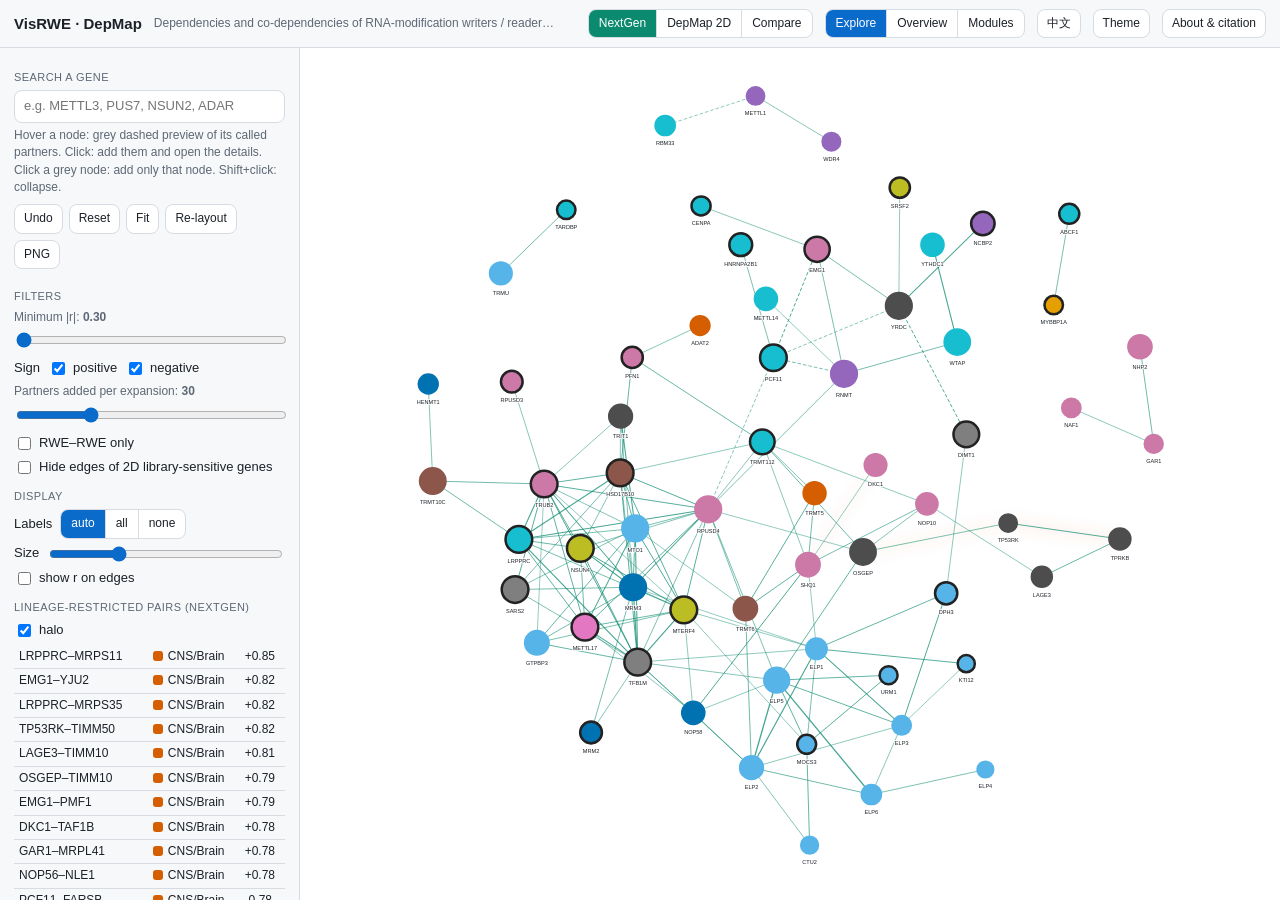
==== docs/index.html @ e7e4df1e "VisRWE v3: RWE dependencies and co-dependencies in DepMap NextGen vs DepMap 2D - Statistics aligned " ====
<!doctype html>
<html lang="zh">
<head>
<meta charset="utf-8">
<meta name="viewport" content="width=device-width,initial-scale=1">
<title>VisRWE · DepMap</title>
<meta name="description" content="Interactive explorer of dependencies and co-dependencies of RNA-modification writers, readers and erasers in the DepMap NextGen organoid screens and DepMap 2D.">
<meta name="author" content="Shuyang Zhao, Department of Chemistry, University of California, Riverside">
<link rel="icon" href="data:image/svg+xml,%3Csvg xmlns='http://www.w3.org/2000/svg' viewBox='0 0 32 32'%3E%3Ccircle cx='9' cy='16' r='5' fill='%230b8a6f'/%3E%3Ccircle cx='23' cy='9' r='4' fill='%23c25b12'/%3E%3Ccircle cx='23' cy='24' r='4' fill='%236d4bc4'/%3E%3Cpath d='M9 16L23 9M9 16L23 24' stroke='%23888' stroke-width='2'/%3E%3C/svg%3E">
<style>:root {
  --bg: #ffffff; --panel: #f7f8fa; --panel2: #eef1f5; --ink: #1c2128; --muted: #5d6875; --line: #d7dce2;
  --accent: #0b6bcb; --accent-ink: #ffffff; --canvas: #ffffff; --ghost: #a9b1bb;
  --ng: #0b8a6f; --d2: #c25b12; --both: #6d4bc4; --warn: #b4232c;
  --shadow: 0 6px 24px rgba(15, 23, 42, .14);
}
@media (prefers-color-scheme: dark) {
  :root:not([data-theme="light"]) {
    --bg: #12161b; --panel: #192028; --panel2: #202832; --ink: #e5e9ee; --muted: #9aa5b1; --line: #2c3540;
    --accent: #5aa9f0; --accent-ink: #0b1420; --canvas: #0e1217; --ghost: #5d6772;
    --ng: #3cc49f; --d2: #f08c47; --both: #a98bf2; --warn: #f2727a; --shadow: 0 6px 24px rgba(0, 0, 0, .45);
  }
}
:root[data-theme="dark"] {
  --bg: #12161b; --panel: #192028; --panel2: #202832; --ink: #e5e9ee; --muted: #9aa5b1; --line: #2c3540;
  --accent: #5aa9f0; --accent-ink: #0b1420; --canvas: #0e1217; --ghost: #5d6772;
  --ng: #3cc49f; --d2: #f08c47; --both: #a98bf2; --warn: #f2727a; --shadow: 0 6px 24px rgba(0, 0, 0, .45);
}

* { box-sizing: border-box; }
html, body { margin: 0; height: 100%; background: var(--bg); color: var(--ink);
  font: 13px/1.45 -apple-system, "Segoe UI", Helvetica, Arial, "PingFang SC", "Microsoft YaHei", sans-serif; }
button, select, input { font: inherit; color: inherit; }
a { color: var(--accent); }

/* ---------- layout ---------- */
#app { display: grid; grid-template-rows: 48px 1fr; grid-template-columns: 300px 1fr; height: 100vh; }
header { grid-column: 1 / -1; display: flex; align-items: center; gap: 12px; padding: 0 14px; border-bottom: 1px solid var(--line); background: var(--panel); }
header h1 { font-size: 15px; margin: 0; white-space: nowrap; }
header .tag { color: var(--muted); font-size: 12px; white-space: nowrap; overflow: hidden; text-overflow: ellipsis; flex: 1 1 auto; min-width: 0; }
header .spacer { flex: 0 0 4px; }
header .seg, header .iconbtn { flex: none; }
#side { overflow: auto; padding: 10px 14px 18px; border-right: 1px solid var(--line); background: var(--panel); }
main { position: relative; min-width: 0; }
#net { position: absolute; inset: 0; background: var(--canvas); }
#matrix { position: absolute; inset: 0; overflow: auto; display: none; background: var(--canvas); padding: 12px 16px; }
#matrix svg text { font-family: inherit; }
#matrix .rowlab { cursor: pointer; }
#matrix .rowlab:hover { text-decoration: underline; }

/* ---------- controls ---------- */
.seg { display: inline-flex; border: 1px solid var(--line); border-radius: 8px; overflow: hidden; background: var(--bg); }
.seg button { border: 0; background: transparent; padding: 5px 10px; cursor: pointer; font-size: 12px; white-space: nowrap; }
.seg button + button { border-left: 1px solid var(--line); }
.seg button.on { background: var(--accent); color: var(--accent-ink); }
.seg.ds button.on[data-v="NextGen"] { background: var(--ng); }
.seg.ds button.on[data-v="DepMap2D"] { background: var(--d2); }
.seg.ds button.on[data-v="compare"] { background: var(--both); }
.iconbtn { white-space: nowrap; border: 1px solid var(--line); background: var(--bg); border-radius: 8px; padding: 5px 9px; cursor: pointer; font-size: 12px; }
.iconbtn:hover, .seg button:hover:not(.on) { background: var(--panel2); }
.sec { margin: 12px 0 4px; font-size: 11px; letter-spacing: .04em; text-transform: uppercase; color: var(--muted); }
.row { display: flex; align-items: center; gap: 8px; margin: 5px 0; flex-wrap: wrap; }
.row label { display: inline-flex; align-items: center; gap: 5px; cursor: pointer; }
.full { width: 100%; }
input[type=text] { width: 100%; padding: 6px 9px; border: 1px solid var(--line); border-radius: 8px; background: var(--bg); }
input[type=range] { width: 100%; accent-color: var(--accent); }
select { border: 1px solid var(--line); border-radius: 7px; padding: 4px 6px; background: var(--bg); }
.hint { color: var(--muted); font-size: 12px; margin: 4px 0; }
.counts { color: var(--muted); font-size: 12px; margin-top: 10px; }
.legend { display: grid; grid-template-columns: 1fr; gap: 2px; font-size: 11.5px; margin-top: 4px; }
.legend span.sw, .sw { display: inline-block; width: 10px; height: 10px; border-radius: 3px; margin-right: 5px; vertical-align: -1px; }
.legend .ln { display: inline-block; width: 22px; height: 0; border-top: 3px solid; margin-right: 6px; vertical-align: 3px; }
.legend .ln.dash { border-top-style: dashed; }
.crumbs { display: flex; flex-wrap: wrap; gap: 4px; margin-top: 6px; }
.crumbs span { background: var(--panel2); border: 1px solid var(--line); border-radius: 10px; padding: 1px 8px; font-size: 11.5px; cursor: pointer; }

/* ---------- tooltip and panel ---------- */
#tip { position: fixed; z-index: 30; pointer-events: none; display: none; max-width: 320px; background: var(--panel); border: 1px solid var(--line);
  border-radius: 10px; box-shadow: var(--shadow); padding: 8px 10px; font-size: 12px; }
#tip b { font-size: 13px; }
#tip .k { color: var(--muted); }
#panel { position: absolute; top: 10px; right: 10px; bottom: 10px; width: 420px; max-width: calc(100% - 20px); overflow: auto; display: none;
  background: var(--panel); border: 1px solid var(--line); border-radius: 12px; box-shadow: var(--shadow); padding: 12px 14px; }
#panel h2 { font-size: 17px; margin: 0 0 2px; }
#panel h3 { font-size: 13px; margin: 14px 0 6px; }
#panel .close { position: sticky; top: 0; float: right; cursor: pointer; color: var(--muted); font-size: 16px; background: none; border: 0; }
#panel .sub { color: var(--muted); font-size: 12px; margin-bottom: 6px; }
table.kv, table.list { width: 100%; border-collapse: collapse; font-size: 12px; }
table.kv td, table.kv th, table.list td, table.list th { padding: 3px 5px; border-bottom: 1px solid var(--line); text-align: left; vertical-align: top; }
table.kv th, table.list th { color: var(--muted); font-weight: 600; }
table.kv td.ng, th.ng { color: var(--ng); }
table.kv td.d2, th.d2 { color: var(--d2); }
table.list tr.pick { cursor: pointer; }
table.list tr.pick:hover td { background: var(--panel2); }
.pill { display: inline-block; border-radius: 9px; padding: 0 7px; font-size: 11px; border: 1px solid var(--line); margin: 1px 2px 1px 0; }
.pill.ng { border-color: var(--ng); color: var(--ng); } .pill.d2 { border-color: var(--d2); color: var(--d2); } .pill.both { border-color: var(--both); color: var(--both); }
.pill.warn { border-color: var(--warn); color: var(--warn); }
.tabs { display: flex; gap: 4px; margin: 8px 0 4px; }
.tabs button { border: 1px solid var(--line); background: var(--bg); border-radius: 7px; padding: 3px 8px; cursor: pointer; font-size: 12px; }
.tabs button.on { background: var(--accent); color: var(--accent-ink); border-color: var(--accent); }
.plot svg { display: block; width: 100%; height: auto; overflow: visible; }
.plot { margin: 6px 0; }
.lg { display: flex; flex-wrap: wrap; gap: 2px 10px; font-size: 11.5px; }
.lg span { cursor: pointer; user-select: none; }
.lg span.off { opacity: .35; text-decoration: line-through; }
.note { background: var(--panel2); border-radius: 8px; padding: 6px 8px; font-size: 12px; color: var(--muted); margin: 8px 0; }
.btnrow { display: flex; flex-wrap: wrap; gap: 6px; margin: 8px 0; }

/* ---------- about modal ---------- */
#about { position: fixed; inset: 0; background: rgba(0, 0, 0, .45); display: none; z-index: 50; align-items: center; justify-content: center; padding: 16px; }
#about .box { background: var(--bg); color: var(--ink); border-radius: 14px; max-width: 760px; width: 100%; max-height: 90vh; overflow: auto; padding: 18px 22px; box-shadow: var(--shadow); }
#about h2 { margin-top: 0; }
#about pre { white-space: pre-wrap; background: var(--panel2); border-radius: 8px; padding: 8px 10px; font-size: 12px; }
#loading { position: absolute; inset: 0; display: flex; align-items: center; justify-content: center; color: var(--muted); font-size: 14px; }

@media (max-width: 900px) {
  #app { grid-template-columns: 1fr; grid-template-rows: auto auto 70vh; height: auto; }
  header { flex-wrap: wrap; padding: 8px 12px; height: auto; }
  #side { border-right: 0; border-bottom: 1px solid var(--line); }
  #panel { width: calc(100% - 20px); }
}
</style>
</head>
<body>
<div id="app">
  <header>
    <h1 data-t="title"></h1>
    <span class="tag" data-t="tagline"></span>
    <span class="spacer"></span>
    <div class="seg ds" id="dsSeg"><button data-v="NextGen" data-t="ds_ng"></button><button data-v="DepMap2D" data-t="ds_2d"></button><button data-v="compare" data-t="ds_cmp"></button></div>
    <div class="seg" id="modeSeg"><button data-v="explore" data-t="m_explore"></button><button data-v="overview" data-t="m_overview"></button><button data-v="modules" data-t="m_modules"></button></div>
    <button class="iconbtn" id="langBtn"></button>
    <button class="iconbtn" id="themeBtn" data-t="theme"></button>
    <button class="iconbtn" id="aboutBtn" data-t="about"></button>
  </header>
  <aside id="side">
    <div class="sec" data-t="search"></div>
    <input type="text" id="search" list="geneList" autocomplete="off"><datalist id="geneList"></datalist>
    <p class="hint" id="modeHelp"></p>
    <div class="row" id="modLevelRow"><span data-t="mod_level"></span><div class="seg" id="modLevel"><button data-v="category" data-t="lvl_cat"></button><button data-v="pathway" data-t="lvl_pw"></button></div></div>
    <div class="btnrow"><button class="iconbtn" id="undoBtn" data-t="undo"></button><button class="iconbtn" id="resetBtn" data-t="reset"></button><button class="iconbtn" id="fitBtn" data-t="fit"></button><button class="iconbtn" id="layoutBtn" data-t="relayout"></button><button class="iconbtn" id="pngBtn" data-t="png"></button></div>
    <div class="crumbs" id="crumbs"></div>

    <div class="sec" data-t="filters"></div>
    <div class="hint"><span data-t="rmin"></span>: <b id="rminVal"></b></div>
    <input type="range" id="rmin" min="0.3" max="0.8" step="0.01" value="0.3">
    <div class="row"><span data-t="sign"></span><label><input type="checkbox" id="pos" checked><span data-t="pos"></span></label><label><input type="checkbox" id="neg" checked><span data-t="neg"></span></label></div>
    <div class="row" id="clsRow"><label><input type="checkbox" id="cBoth" checked><span class="sw" style="background:var(--both)"></span><span data-t="c_both"></span></label>
      <label><input type="checkbox" id="cNg" checked><span class="sw" style="background:var(--ng)"></span><span data-t="c_ng"></span></label>
      <label><input type="checkbox" id="c2d" checked><span class="sw" style="background:var(--d2)"></span><span data-t="c_2d"></span></label></div>
    <div class="hint"><span data-t="max_expand"></span>: <b id="maxExpVal"></b></div>
    <input type="range" id="maxExp" min="5" max="100" step="5" value="30">
    <div class="row"><label><input type="checkbox" id="rweOnly"><span data-t="rwe_only"></span></label></div>
    <div class="row"><label><input type="checkbox" id="hideLib"><span data-t="hide_lib"></span></label></div>

    <div class="sec" data-t="display"></div>
    <div class="row"><span data-t="labels"></span><div class="seg" id="labelSeg"><button data-v="auto" data-t="l_auto"></button><button data-v="all" data-t="l_all"></button><button data-v="none" data-t="l_none"></button></div></div>
    <div class="row"><span data-t="label_size"></span><input type="range" id="labelSize" min="8" max="22" step="1" value="12" style="flex:1"></div>
    <div class="row"><label><input type="checkbox" id="edgeLabels"><span data-t="edge_labels"></span></label></div>

    <div class="sec" data-t="lineage_pairs"></div>
    <div class="row"><label><input type="checkbox" id="lpHalo" checked><span data-t="show_lp"></span></label></div>
    <div id="lpList"></div>

    <div class="sec" data-t="legend_edges"></div>
    <div class="legend" id="legend"></div>
    <div class="counts" id="counts"></div>
  </aside>
  <main>
    <div id="net"></div>
    <div id="matrix"></div>
    <div id="loading" data-t="loading"></div>
    <div id="panel"></div>
  </main>
</div>
<div id="tip"></div>
<div id="about"><div class="box" id="aboutBox"></div></div>
<script>/**
 * vis-network
 * https://visjs.github.io/vis-network/
 *
 * A dynamic, browser-based visualization library.
 *
 * @version 9.1.9
 * @date    2023-11-03T01:42:27.418Z
 *
 * @copyright (c) 2011-2017 Almende B.V, http://almende.com
 * @copyright (c) 2017-2019 visjs contributors, https://github.com/visjs
 *
 * @license
 * vis.js is dual licensed under both
 *
 *   1. The Apache 2.0 License
 *      http://www.apache.org/licenses/LICENSE-2.0
 *
 *   and
 *
 *   2. The MIT License
 *      http://opensource.org/licenses/MIT
 *
 * vis.js may be distributed under either license.
 */
!function(g,t){"object"==typeof exports&&"undefined"!=typeof module?t(exports):"function"==typeof define&&define.amd?define(["exports"],t):t((g="undefined"!=typeof globalThis?globalThis:g||self).vis=g.vis||{})}(this,(function(g){var t="undefined"!=typeof globalThis?globalThis:"undefined"!=typeof window?window:"undefined"!=typeof global?global:"undefined"!=typeof self?self:{};function A(g){return g&&g.__esModule&&Object.prototype.hasOwnProperty.call(g,"default")?g.default:g}var e=function(g){return g&&g.Math===Math&&g},C=e("object"==typeof globalThis&&globalThis)||e("object"==typeof window&&window)||e("object"==typeof self&&self)||e("object"==typeof t&&t)||function(){return this}()||t||Function("return this")(),I=function(g){try{return!!g()}catch(g){return!0}},i=!I((function(){var g=function(){}.bind();return"function"!=typeof g||g.hasOwnProperty("prototype")})),o=i,n=Function.prototype,r=n.apply,s=n.call,a="object"==typeof Reflect&&Reflect.apply||(o?s.bind(r):function(){return s.apply(r,arguments)}),d=i,h=Function.prototype,l=h.call,c=d&&h.bind.bind(l,l),u=d?c:function(g){return function(){return l.apply(g,arguments)}},p=u,f=p({}.toString),v=p("".slice),y=function(g){return v(f(g),8,-1)},m=y,b=u,w=function(g){if("Function"===m(g))return b(g)},k="object"==typeof document&&document.all,x={all:k,IS_HTMLDDA:void 0===k&&void 0!==k},E=x.all,O=x.IS_HTMLDDA?function(g){return"function"==typeof g||g===E}:function(g){return"function"==typeof g},T={},D=!I((function(){return 7!==Object.defineProperty({},1,{get:function(){return 7}})[1]})),N=i,R=Function.prototype.call,P=N?R.bind(R):function(){return R.apply(R,arguments)},M={},B={}.propertyIsEnumerable,z=Object.getOwnPropertyDescriptor,S=z&&!B.call({1:2},1);M.f=S?function(g){var t=z(this,g);return!!t&&t.enumerable}:B;var Z,F,G=function(g,t){return{enumerable:!(1&g),configurable:!(2&g),writable:!(4&g),value:t}},j=I,L=y,V=Object,Y=u("".split),W=j((function(){return!V("z").propertyIsEnumerable(0)}))?function(g){return"String"===L(g)?Y(g,""):V(g)}:V,Q=function(g){return null==g},U=Q,_=TypeError,K=function(g){if(U(g))throw new _("Can't call method on "+g);return g},H=W,X=K,J=function(g){return H(X(g))},q=O,$=x.all,gg=x.IS_HTMLDDA?function(g){return"object"==typeof g?null!==g:q(g)||g===$}:function(g){return"object"==typeof g?null!==g:q(g)},tg={},Ag=tg,eg=C,Cg=O,Ig=function(g){return Cg(g)?g:void 0},ig=function(g,t){return arguments.length<2?Ig(Ag[g])||Ig(eg[g]):Ag[g]&&Ag[g][t]||eg[g]&&eg[g][t]},og=u({}.isPrototypeOf),ng="undefined"!=typeof navigator&&String(navigator.userAgent)||"",rg=C,sg=ng,ag=rg.process,dg=rg.Deno,hg=ag&&ag.versions||dg&&dg.version,lg=hg&&hg.v8;lg&&(F=(Z=lg.split("."))[0]>0&&Z[0]<4?1:+(Z[0]+Z[1])),!F&&sg&&(!(Z=sg.match(/Edge\/(\d+)/))||Z[1]>=74)&&(Z=sg.match(/Chrome\/(\d+)/))&&(F=+Z[1]);var cg=F,ug=cg,pg=I,fg=C.String,vg=!!Object.getOwnPropertySymbols&&!pg((function(){var g=Symbol("symbol detection");return!fg(g)||!(Object(g)instanceof Symbol)||!Symbol.sham&&ug&&ug<41})),yg=vg&&!Symbol.sham&&"symbol"==typeof Symbol.iterator,mg=ig,bg=O,wg=og,kg=Object,xg=yg?function(g){return"symbol"==typeof g}:function(g){var t=mg("Symbol");return bg(t)&&wg(t.prototype,kg(g))},Eg=String,Og=function(g){try{return Eg(g)}catch(g){return"Object"}},Tg=O,Dg=Og,Ng=TypeError,Rg=function(g){if(Tg(g))return g;throw new Ng(Dg(g)+" is not a function")},Pg=Rg,Mg=Q,Bg=function(g,t){var A=g[t];return Mg(A)?void 0:Pg(A)},zg=P,Sg=O,Zg=gg,Fg=TypeError,Gg={exports:{}},jg=C,Lg=Object.defineProperty,Vg=function(g,t){try{Lg(jg,g,{value:t,configurable:!0,writable:!0})}catch(A){jg[g]=t}return t},Yg="__core-js_shared__",Wg=C[Yg]||Vg(Yg,{}),Qg=Wg;(Gg.exports=function(g,t){return Qg[g]||(Qg[g]=void 0!==t?t:{})})("versions",[]).push({version:"3.33.0",mode:"pure",copyright:"© 2014-2023 Denis Pushkarev (zloirock.ru)",license:"https://github.com/zloirock/core-js/blob/v3.33.0/LICENSE",source:"https://github.com/zloirock/core-js"});var Ug=Gg.exports,_g=K,Kg=Object,Hg=function(g){return Kg(_g(g))},Xg=Hg,Jg=u({}.hasOwnProperty),qg=Object.hasOwn||function(g,t){return Jg(Xg(g),t)},$g=u,gt=0,tt=Math.random(),At=$g(1..toString),et=function(g){return"Symbol("+(void 0===g?"":g)+")_"+At(++gt+tt,36)},Ct=Ug,It=qg,it=et,ot=vg,nt=yg,rt=C.Symbol,st=Ct("wks"),at=nt?rt.for||rt:rt&&rt.withoutSetter||it,dt=function(g){return It(st,g)||(st[g]=ot&&It(rt,g)?rt[g]:at("Symbol."+g)),st[g]},ht=P,lt=gg,ct=xg,ut=Bg,pt=function(g,t){var A,e;if("string"===t&&Sg(A=g.toString)&&!Zg(e=zg(A,g)))return e;if(Sg(A=g.valueOf)&&!Zg(e=zg(A,g)))return e;if("string"!==t&&Sg(A=g.toString)&&!Zg(e=zg(A,g)))return e;throw new Fg("Can't convert object to primitive value")},ft=TypeError,vt=dt("toPrimitive"),yt=function(g,t){if(!lt(g)||ct(g))return g;var A,e=ut(g,vt);if(e){if(void 0===t&&(t="default"),A=ht(e,g,t),!lt(A)||ct(A))return A;throw new ft("Can't convert object to primitive value")}return void 0===t&&(t="number"),pt(g,t)},mt=xg,bt=function(g){var t=yt(g,"string");return mt(t)?t:t+""},wt=gg,kt=C.document,xt=wt(kt)&&wt(kt.createElement),Et=function(g){return xt?kt.createElement(g):{}},Ot=Et,Tt=!D&&!I((function(){return 7!==Object.defineProperty(Ot("div"),"a",{get:function(){return 7}}).a})),Dt=D,Nt=P,Rt=M,Pt=G,Mt=J,Bt=bt,zt=qg,St=Tt,Zt=Object.getOwnPropertyDescriptor;T.f=Dt?Zt:function(g,t){if(g=Mt(g),t=Bt(t),St)try{return Zt(g,t)}catch(g){}if(zt(g,t))return Pt(!Nt(Rt.f,g,t),g[t])};var Ft=I,Gt=O,jt=/#|\.prototype\./,Lt=function(g,t){var A=Yt[Vt(g)];return A===Qt||A!==Wt&&(Gt(t)?Ft(t):!!t)},Vt=Lt.normalize=function(g){return String(g).replace(jt,".").toLowerCase()},Yt=Lt.data={},Wt=Lt.NATIVE="N",Qt=Lt.POLYFILL="P",Ut=Lt,_t=Rg,Kt=i,Ht=w(w.bind),Xt=function(g,t){return _t(g),void 0===t?g:Kt?Ht(g,t):function(){return g.apply(t,arguments)}},Jt={},qt=D&&I((function(){return 42!==Object.defineProperty((function(){}),"prototype",{value:42,writable:!1}).prototype})),$t=gg,gA=String,tA=TypeError,AA=function(g){if($t(g))return g;throw new tA(gA(g)+" is not an object")},eA=D,CA=Tt,IA=qt,iA=AA,oA=bt,nA=TypeError,rA=Object.defineProperty,sA=Object.getOwnPropertyDescriptor,aA="enumerable",dA="configurable",hA="writable";Jt.f=eA?IA?function(g,t,A){if(iA(g),t=oA(t),iA(A),"function"==typeof g&&"prototype"===t&&"value"in A&&hA in A&&!A[hA]){var e=sA(g,t);e&&e[hA]&&(g[t]=A.value,A={configurable:dA in A?A[dA]:e[dA],enumerable:aA in A?A[aA]:e[aA],writable:!1})}return rA(g,t,A)}:rA:function(g,t,A){if(iA(g),t=oA(t),iA(A),CA)try{return rA(g,t,A)}catch(g){}if("get"in A||"set"in A)throw new nA("Accessors not supported");return"value"in A&&(g[t]=A.value),g};var lA=Jt,cA=G,uA=D?function(g,t,A){return lA.f(g,t,cA(1,A))}:function(g,t,A){return g[t]=A,g},pA=C,fA=a,vA=w,yA=O,mA=T.f,bA=Ut,wA=tg,kA=Xt,xA=uA,EA=qg,OA=function(g){var t=function(A,e,C){if(this instanceof t){switch(arguments.length){case 0:return new g;case 1:return new g(A);case 2:return new g(A,e)}return new g(A,e,C)}return fA(g,this,arguments)};return t.prototype=g.prototype,t},TA=function(g,t){var A,e,C,I,i,o,n,r,s,a=g.target,d=g.global,h=g.stat,l=g.proto,c=d?pA:h?pA[a]:(pA[a]||{}).prototype,u=d?wA:wA[a]||xA(wA,a,{})[a],p=u.prototype;for(I in t)e=!(A=bA(d?I:a+(h?".":"#")+I,g.forced))&&c&&EA(c,I),o=u[I],e&&(n=g.dontCallGetSet?(s=mA(c,I))&&s.value:c[I]),i=e&&n?n:t[I],e&&typeof o==typeof i||(r=g.bind&&e?kA(i,pA):g.wrap&&e?OA(i):l&&yA(i)?vA(i):i,(g.sham||i&&i.sham||o&&o.sham)&&xA(r,"sham",!0),xA(u,I,r),l&&(EA(wA,C=a+"Prototype")||xA(wA,C,{}),xA(wA[C],I,i),g.real&&p&&(A||!p[I])&&xA(p,I,i)))},DA=Math.ceil,NA=Math.floor,RA=Math.trunc||function(g){var t=+g;return(t>0?NA:DA)(t)},PA=function(g){var t=+g;return t!=t||0===t?0:RA(t)},MA=PA,BA=Math.max,zA=Math.min,SA=function(g,t){var A=MA(g);return A<0?BA(A+t,0):zA(A,t)},ZA=PA,FA=Math.min,GA=function(g){return g>0?FA(ZA(g),9007199254740991):0},jA=function(g){return GA(g.length)},LA=J,VA=SA,YA=jA,WA=function(g){return function(t,A,e){var C,I=LA(t),i=YA(I),o=VA(e,i);if(g&&A!=A){for(;i>o;)if((C=I[o++])!=C)return!0}else for(;i>o;o++)if((g||o in I)&&I[o]===A)return g||o||0;return!g&&-1}},QA={includes:WA(!0),indexOf:WA(!1)},UA={},_A=qg,KA=J,HA=QA.indexOf,XA=UA,JA=u([].push),qA=function(g,t){var A,e=KA(g),C=0,I=[];for(A in e)!_A(XA,A)&&_A(e,A)&&JA(I,A);for(;t.length>C;)_A(e,A=t[C++])&&(~HA(I,A)||JA(I,A));return I},$A=["constructor","hasOwnProperty","isPrototypeOf","propertyIsEnumerable","toLocaleString","toString","valueOf"],ge=qA,te=$A,Ae=Object.keys||function(g){return ge(g,te)},ee={};ee.f=Object.getOwnPropertySymbols;var Ce=D,Ie=u,ie=P,oe=I,ne=Ae,re=ee,se=M,ae=Hg,de=W,he=Object.assign,le=Object.defineProperty,ce=Ie([].concat),ue=!he||oe((function(){if(Ce&&1!==he({b:1},he(le({},"a",{enumerable:!0,get:function(){le(this,"b",{value:3,enumerable:!1})}}),{b:2})).b)return!0;var g={},t={},A=Symbol("assign detection"),e="abcdefghijklmnopqrst";return g[A]=7,e.split("").forEach((function(g){t[g]=g})),7!==he({},g)[A]||ne(he({},t)).join("")!==e}))?function(g,t){for(var A=ae(g),e=arguments.length,C=1,I=re.f,i=se.f;e>C;)for(var o,n=de(arguments[C++]),r=I?ce(ne(n),I(n)):ne(n),s=r.length,a=0;s>a;)o=r[a++],Ce&&!ie(i,n,o)||(A[o]=n[o]);return A}:he,pe=ue;TA({target:"Object",stat:!0,arity:2,forced:Object.assign!==pe},{assign:pe});var fe=A(tg.Object.assign),ve=u([].slice),ye=u,me=Rg,be=gg,we=qg,ke=ve,xe=i,Ee=Function,Oe=ye([].concat),Te=ye([].join),De={},Ne=xe?Ee.bind:function(g){var t=me(this),A=t.prototype,e=ke(arguments,1),C=function(){var A=Oe(e,ke(arguments));return this instanceof C?function(g,t,A){if(!we(De,t)){for(var e=[],C=0;C<t;C++)e[C]="a["+C+"]";De[t]=Ee("C,a","return new C("+Te(e,",")+")")}return De[t](g,A)}(t,A.length,A):t.apply(g,A)};return be(A)&&(C.prototype=A),C},Re=Ne;TA({target:"Function",proto:!0,forced:Function.bind!==Re},{bind:Re});var Pe=tg,Me=function(g){return Pe[g+"Prototype"]},Be=Me("Function").bind,ze=og,Se=Be,Ze=Function.prototype,Fe=function(g){var t=g.bind;return g===Ze||ze(Ze,g)&&t===Ze.bind?Se:t},Ge=Fe,je=A(Ge);function Le(g,t,A,e){g.beginPath(),g.arc(t,A,e,0,2*Math.PI,!1),g.closePath()}function Ve(g,t,A,e,C,I){var i=Math.PI/180;e-2*I<0&&(I=e/2),C-2*I<0&&(I=C/2),g.beginPath(),g.moveTo(t+I,A),g.lineTo(t+e-I,A),g.arc(t+e-I,A+I,I,270*i,360*i,!1),g.lineTo(t+e,A+C-I),g.arc(t+e-I,A+C-I,I,0,90*i,!1),g.lineTo(t+I,A+C),g.arc(t+I,A+C-I,I,90*i,180*i,!1),g.lineTo(t,A+I),g.arc(t+I,A+I,I,180*i,270*i,!1),g.closePath()}function Ye(g,t,A,e,C){var I=.5522848,i=e/2*I,o=C/2*I,n=t+e,r=A+C,s=t+e/2,a=A+C/2;g.beginPath(),g.moveTo(t,a),g.bezierCurveTo(t,a-o,s-i,A,s,A),g.bezierCurveTo(s+i,A,n,a-o,n,a),g.bezierCurveTo(n,a+o,s+i,r,s,r),g.bezierCurveTo(s-i,r,t,a+o,t,a),g.closePath()}function We(g,t,A,e,C){var I=C*(1/3),i=.5522848,o=e/2*i,n=I/2*i,r=t+e,s=A+I,a=t+e/2,d=A+I/2,h=A+(C-I/2),l=A+C;g.beginPath(),g.moveTo(r,d),g.bezierCurveTo(r,d+n,a+o,s,a,s),g.bezierCurveTo(a-o,s,t,d+n,t,d),g.bezierCurveTo(t,d-n,a-o,A,a,A),g.bezierCurveTo(a+o,A,r,d-n,r,d),g.lineTo(r,h),g.bezierCurveTo(r,h+n,a+o,l,a,l),g.bezierCurveTo(a-o,l,t,h+n,t,h),g.lineTo(t,d)}function Qe(g,t,A,e,C,I){g.beginPath(),g.moveTo(t,A);for(var i=I.length,o=e-t,n=C-A,r=n/o,s=Math.sqrt(o*o+n*n),a=0,d=!0,h=0,l=+I[0];s>=.1;)(l=+I[a++%i])>s&&(l=s),h=Math.sqrt(l*l/(1+r*r)),t+=h=o<0?-h:h,A+=r*h,!0===d?g.lineTo(t,A):g.moveTo(t,A),s-=l,d=!d}var Ue={circle:Le,dashedLine:Qe,database:We,diamond:function(g,t,A,e){g.beginPath(),g.lineTo(t,A+e),g.lineTo(t+e,A),g.lineTo(t,A-e),g.lineTo(t-e,A),g.closePath()},ellipse:Ye,ellipse_vis:Ye,hexagon:function(g,t,A,e){g.beginPath();var C=2*Math.PI/6;g.moveTo(t+e,A);for(var I=1;I<6;I++)g.lineTo(t+e*Math.cos(C*I),A+e*Math.sin(C*I));g.closePath()},roundRect:Ve,square:function(g,t,A,e){g.beginPath(),g.rect(t-e,A-e,2*e,2*e),g.closePath()},star:function(g,t,A,e){g.beginPath(),A+=.1*(e*=.82);for(var C=0;C<10;C++){var I=C%2==0?1.3*e:.5*e;g.lineTo(t+I*Math.sin(2*C*Math.PI/10),A-I*Math.cos(2*C*Math.PI/10))}g.closePath()},triangle:function(g,t,A,e){g.beginPath(),A+=.275*(e*=1.15);var C=2*e,I=C/2,i=Math.sqrt(3)/6*C,o=Math.sqrt(C*C-I*I);g.moveTo(t,A-(o-i)),g.lineTo(t+I,A+i),g.lineTo(t-I,A+i),g.lineTo(t,A-(o-i)),g.closePath()},triangleDown:function(g,t,A,e){g.beginPath(),A-=.275*(e*=1.15);var C=2*e,I=C/2,i=Math.sqrt(3)/6*C,o=Math.sqrt(C*C-I*I);g.moveTo(t,A+(o-i)),g.lineTo(t+I,A-i),g.lineTo(t-I,A-i),g.lineTo(t,A+(o-i)),g.closePath()}};function _e(g,t){void 0===t&&(t={});var A=t.insertAt;if(g&&"undefined"!=typeof document){var e=document.head||document.getElementsByTagName("head")[0],C=document.createElement("style");C.type="text/css","top"===A&&e.firstChild?e.insertBefore(C,e.firstChild):e.appendChild(C),C.styleSheet?C.styleSheet.cssText=g:C.appendChild(document.createTextNode(g))}}_e(".vis-overlay{bottom:0;left:0;position:absolute;right:0;top:0;z-index:10}.vis-active{box-shadow:0 0 10px #86d5f8}");_e(".vis [class*=span]{min-height:0;width:auto}");_e('div.vis-color-picker{background-color:#fff;border-radius:15px;box-shadow:0 0 10px 0 rgba(0,0,0,.5);display:none;height:444px;left:30px;margin-left:30px;margin-top:-140px;padding:10px;position:absolute;top:0;width:310px;z-index:1}div.vis-color-picker div.vis-arrow{left:5px;position:absolute;top:147px}div.vis-color-picker div.vis-arrow:after,div.vis-color-picker div.vis-arrow:before{border:solid transparent;content:" ";height:0;pointer-events:none;position:absolute;right:100%;top:50%;width:0}div.vis-color-picker div.vis-arrow:after{border-color:hsla(0,0%,100%,0) #fff hsla(0,0%,100%,0) hsla(0,0%,100%,0);border-width:30px;margin-top:-30px}div.vis-color-picker div.vis-color{cursor:pointer;height:289px;position:absolute;width:289px}div.vis-color-picker div.vis-brightness{position:absolute;top:313px}div.vis-color-picker div.vis-opacity{position:absolute;top:350px}div.vis-color-picker div.vis-selector{background:#4c4c4c;background:-moz-linear-gradient(top,#4c4c4c 0,#595959 12%,#666 25%,#474747 39%,#2c2c2c 50%,#000 51%,#111 60%,#2b2b2b 76%,#1c1c1c 91%,#131313 100%);background:-webkit-gradient(linear,left top,left bottom,color-stop(0,#4c4c4c),color-stop(12%,#595959),color-stop(25%,#666),color-stop(39%,#474747),color-stop(50%,#2c2c2c),color-stop(51%,#000),color-stop(60%,#111),color-stop(76%,#2b2b2b),color-stop(91%,#1c1c1c),color-stop(100%,#131313));background:-webkit-linear-gradient(top,#4c4c4c,#595959 12%,#666 25%,#474747 39%,#2c2c2c 50%,#000 51%,#111 60%,#2b2b2b 76%,#1c1c1c 91%,#131313);background:-o-linear-gradient(top,#4c4c4c 0,#595959 12%,#666 25%,#474747 39%,#2c2c2c 50%,#000 51%,#111 60%,#2b2b2b 76%,#1c1c1c 91%,#131313 100%);background:-ms-linear-gradient(top,#4c4c4c 0,#595959 12%,#666 25%,#474747 39%,#2c2c2c 50%,#000 51%,#111 60%,#2b2b2b 76%,#1c1c1c 91%,#131313 100%);background:linear-gradient(180deg,#4c4c4c 0,#595959 12%,#666 25%,#474747 39%,#2c2c2c 50%,#000 51%,#111 60%,#2b2b2b 76%,#1c1c1c 91%,#131313);border:1px solid #fff;border-radius:15px;filter:progid:DXImageTransform.Microsoft.gradient(startColorstr="#4c4c4c",endColorstr="#131313",GradientType=0);height:15px;left:137px;position:absolute;top:137px;width:15px}div.vis-color-picker div.vis-new-color{left:159px;padding-right:2px;text-align:right}div.vis-color-picker div.vis-initial-color,div.vis-color-picker div.vis-new-color{border:1px solid rgba(0,0,0,.1);border-radius:5px;color:rgba(0,0,0,.4);font-size:10px;height:20px;line-height:20px;position:absolute;top:380px;vertical-align:middle;width:140px}div.vis-color-picker div.vis-initial-color{left:10px;padding-left:2px;text-align:left}div.vis-color-picker div.vis-label{left:10px;position:absolute;width:300px}div.vis-color-picker div.vis-label.vis-brightness{top:300px}div.vis-color-picker div.vis-label.vis-opacity{top:338px}div.vis-color-picker div.vis-button{background-color:#f7f7f7;border:2px solid #d9d9d9;border-radius:10px;cursor:pointer;height:25px;line-height:25px;position:absolute;text-align:center;top:410px;vertical-align:middle;width:68px}div.vis-color-picker div.vis-button.vis-cancel{left:5px}div.vis-color-picker div.vis-button.vis-load{left:82px}div.vis-color-picker div.vis-button.vis-apply{left:159px}div.vis-color-picker div.vis-button.vis-save{left:236px}div.vis-color-picker input.vis-range{height:20px;width:290px}');_e('div.vis-configuration{display:block;float:left;font-size:12px;position:relative}div.vis-configuration-wrapper{display:block;width:700px}div.vis-configuration-wrapper:after{clear:both;content:"";display:block}div.vis-configuration.vis-config-option-container{background-color:#fff;border:2px solid #f7f8fa;border-radius:4px;display:block;left:10px;margin-top:20px;padding-left:5px;width:495px}div.vis-configuration.vis-config-button{background-color:#f7f8fa;border:2px solid #ceced0;border-radius:4px;cursor:pointer;display:block;height:25px;left:10px;line-height:25px;margin-bottom:30px;margin-top:20px;padding-left:5px;vertical-align:middle;width:495px}div.vis-configuration.vis-config-button.hover{background-color:#4588e6;border:2px solid #214373;color:#fff}div.vis-configuration.vis-config-item{display:block;float:left;height:25px;line-height:25px;vertical-align:middle;width:495px}div.vis-configuration.vis-config-item.vis-config-s2{background-color:#f7f8fa;border-radius:3px;left:10px;padding-left:5px}div.vis-configuration.vis-config-item.vis-config-s3{background-color:#e4e9f0;border-radius:3px;left:20px;padding-left:5px}div.vis-configuration.vis-config-item.vis-config-s4{background-color:#cfd8e6;border-radius:3px;left:30px;padding-left:5px}div.vis-configuration.vis-config-header{font-size:18px;font-weight:700}div.vis-configuration.vis-config-label{height:25px;line-height:25px;width:120px}div.vis-configuration.vis-config-label.vis-config-s3{width:110px}div.vis-configuration.vis-config-label.vis-config-s4{width:100px}div.vis-configuration.vis-config-colorBlock{border:1px solid #444;border-radius:2px;cursor:pointer;height:19px;margin:0;padding:0;top:1px;width:30px}input.vis-configuration.vis-config-checkbox{left:-5px}input.vis-configuration.vis-config-rangeinput{margin:0;padding:1px;pointer-events:none;position:relative;top:-5px;width:60px}input.vis-configuration.vis-config-range{-webkit-appearance:none;background-color:transparent;border:0 solid #fff;height:20px;width:300px}input.vis-configuration.vis-config-range::-webkit-slider-runnable-track{background:#dedede;background:-moz-linear-gradient(top,#dedede 0,#c8c8c8 99%);background:-webkit-gradient(linear,left top,left bottom,color-stop(0,#dedede),color-stop(99%,#c8c8c8));background:-webkit-linear-gradient(top,#dedede,#c8c8c8 99%);background:-o-linear-gradient(top,#dedede 0,#c8c8c8 99%);background:-ms-linear-gradient(top,#dedede 0,#c8c8c8 99%);background:linear-gradient(180deg,#dedede 0,#c8c8c8 99%);border:1px solid #999;border-radius:3px;box-shadow:0 0 3px 0 #aaa;filter:progid:DXImageTransform.Microsoft.gradient(startColorstr="#dedede",endColorstr="#c8c8c8",GradientType=0);height:5px;width:300px}input.vis-configuration.vis-config-range::-webkit-slider-thumb{-webkit-appearance:none;background:#3876c2;background:-moz-linear-gradient(top,#3876c2 0,#385380 100%);background:-webkit-gradient(linear,left top,left bottom,color-stop(0,#3876c2),color-stop(100%,#385380));background:-webkit-linear-gradient(top,#3876c2,#385380);background:-o-linear-gradient(top,#3876c2 0,#385380 100%);background:-ms-linear-gradient(top,#3876c2 0,#385380 100%);background:linear-gradient(180deg,#3876c2 0,#385380);border:1px solid #14334b;border-radius:50%;box-shadow:0 0 1px 0 #111927;filter:progid:DXImageTransform.Microsoft.gradient(startColorstr="#3876c2",endColorstr="#385380",GradientType=0);height:17px;margin-top:-7px;width:17px}input.vis-configuration.vis-config-range:focus{outline:none}input.vis-configuration.vis-config-range:focus::-webkit-slider-runnable-track{background:#9d9d9d;background:-moz-linear-gradient(top,#9d9d9d 0,#c8c8c8 99%);background:-webkit-gradient(linear,left top,left bottom,color-stop(0,#9d9d9d),color-stop(99%,#c8c8c8));background:-webkit-linear-gradient(top,#9d9d9d,#c8c8c8 99%);background:-o-linear-gradient(top,#9d9d9d 0,#c8c8c8 99%);background:-ms-linear-gradient(top,#9d9d9d 0,#c8c8c8 99%);background:linear-gradient(180deg,#9d9d9d 0,#c8c8c8 99%);filter:progid:DXImageTransform.Microsoft.gradient(startColorstr="#9d9d9d",endColorstr="#c8c8c8",GradientType=0)}input.vis-configuration.vis-config-range::-moz-range-track{background:#dedede;background:-moz-linear-gradient(top,#dedede 0,#c8c8c8 99%);background:-webkit-gradient(linear,left top,left bottom,color-stop(0,#dedede),color-stop(99%,#c8c8c8));background:-webkit-linear-gradient(top,#dedede,#c8c8c8 99%);background:-o-linear-gradient(top,#dedede 0,#c8c8c8 99%);background:-ms-linear-gradient(top,#dedede 0,#c8c8c8 99%);background:linear-gradient(180deg,#dedede 0,#c8c8c8 99%);border:1px solid #999;border-radius:3px;box-shadow:0 0 3px 0 #aaa;filter:progid:DXImageTransform.Microsoft.gradient(startColorstr="#dedede",endColorstr="#c8c8c8",GradientType=0);height:10px;width:300px}input.vis-configuration.vis-config-range::-moz-range-thumb{background:#385380;border:none;border-radius:50%;height:16px;width:16px}input.vis-configuration.vis-config-range:-moz-focusring{outline:1px solid #fff;outline-offset:-1px}input.vis-configuration.vis-config-range::-ms-track{background:transparent;border-color:transparent;border-width:6px 0;color:transparent;height:5px;width:300px}input.vis-configuration.vis-config-range::-ms-fill-lower{background:#777;border-radius:10px}input.vis-configuration.vis-config-range::-ms-fill-upper{background:#ddd;border-radius:10px}input.vis-configuration.vis-config-range::-ms-thumb{background:#385380;border:none;border-radius:50%;height:16px;width:16px}input.vis-configuration.vis-config-range:focus::-ms-fill-lower{background:#888}input.vis-configuration.vis-config-range:focus::-ms-fill-upper{background:#ccc}.vis-configuration-popup{background:rgba(57,76,89,.85);border:2px solid #f2faff;border-radius:4px;color:#fff;font-size:14px;height:30px;line-height:30px;position:absolute;text-align:center;-webkit-transition:opacity .3s ease-in-out;-moz-transition:opacity .3s ease-in-out;transition:opacity .3s ease-in-out;width:150px}.vis-configuration-popup:after,.vis-configuration-popup:before{border:solid transparent;content:" ";height:0;left:100%;pointer-events:none;position:absolute;top:50%;width:0}.vis-configuration-popup:after{border-color:rgba(136,183,213,0) rgba(136,183,213,0) rgba(136,183,213,0) rgba(57,76,89,.85);border-width:8px;margin-top:-8px}.vis-configuration-popup:before{border-color:rgba(194,225,245,0) rgba(194,225,245,0) rgba(194,225,245,0) #f2faff;border-width:12px;margin-top:-12px}');_e("div.vis-tooltip{background-color:#f5f4ed;border:1px solid #808074;-moz-border-radius:3px;-webkit-border-radius:3px;border-radius:3px;box-shadow:3px 3px 10px rgba(0,0,0,.2);color:#000;font-family:verdana;font-size:14px;padding:5px;pointer-events:none;position:absolute;visibility:hidden;white-space:nowrap;z-index:5}");var Ke={exports:{}};!function(g){function t(g){if(g)return function(g){for(var A in t.prototype)g[A]=t.prototype[A];return g}(g)}g.exports=t,t.prototype.on=t.prototype.addEventListener=function(g,t){return this._callbacks=this._callbacks||{},(this._callbacks["$"+g]=this._callbacks["$"+g]||[]).push(t),this},t.prototype.once=function(g,t){function A(){this.off(g,A),t.apply(this,arguments)}return A.fn=t,this.on(g,A),this},t.prototype.off=t.prototype.removeListener=t.prototype.removeAllListeners=t.prototype.removeEventListener=function(g,t){if(this._callbacks=this._callbacks||{},0==arguments.length)return this._callbacks={},this;var A,e=this._callbacks["$"+g];if(!e)return this;if(1==arguments.length)return delete this._callbacks["$"+g],this;for(var C=0;C<e.length;C++)if((A=e[C])===t||A.fn===t){e.splice(C,1);break}return 0===e.length&&delete this._callbacks["$"+g],this},t.prototype.emit=function(g){this._callbacks=this._callbacks||{};for(var t=new Array(arguments.length-1),A=this._callbacks["$"+g],e=1;e<arguments.length;e++)t[e-1]=arguments[e];if(A){e=0;for(var C=(A=A.slice(0)).length;e<C;++e)A[e].apply(this,t)}return this},t.prototype.listeners=function(g){return this._callbacks=this._callbacks||{},this._callbacks["$"+g]||[]},t.prototype.hasListeners=function(g){return!!this.listeners(g).length}}(Ke);var He=A(Ke.exports),Xe={};Xe[dt("toStringTag")]="z";var Je,qe,$e,gC="[object z]"===String(Xe),tC=gC,AC=O,eC=y,CC=dt("toStringTag"),IC=Object,iC="Arguments"===eC(function(){return arguments}()),oC=tC?eC:function(g){var t,A,e;return void 0===g?"Undefined":null===g?"Null":"string"==typeof(A=function(g,t){try{return g[t]}catch(g){}}(t=IC(g),CC))?A:iC?eC(t):"Object"===(e=eC(t))&&AC(t.callee)?"Arguments":e},nC=oC,rC=String,sC=function(g){if("Symbol"===nC(g))throw new TypeError("Cannot convert a Symbol value to a string");return rC(g)},aC=u,dC=PA,hC=sC,lC=K,cC=aC("".charAt),uC=aC("".charCodeAt),pC=aC("".slice),fC=function(g){return function(t,A){var e,C,I=hC(lC(t)),i=dC(A),o=I.length;return i<0||i>=o?g?"":void 0:(e=uC(I,i))<55296||e>56319||i+1===o||(C=uC(I,i+1))<56320||C>57343?g?cC(I,i):e:g?pC(I,i,i+2):C-56320+(e-55296<<10)+65536}},vC={codeAt:fC(!1),charAt:fC(!0)},yC=O,mC=C.WeakMap,bC=yC(mC)&&/native code/.test(String(mC)),wC=et,kC=Ug("keys"),xC=function(g){return kC[g]||(kC[g]=wC(g))},EC=bC,OC=C,TC=gg,DC=uA,NC=qg,RC=Wg,PC=xC,MC=UA,BC="Object already initialized",zC=OC.TypeError,SC=OC.WeakMap;if(EC||RC.state){var ZC=RC.state||(RC.state=new SC);ZC.get=ZC.get,ZC.has=ZC.has,ZC.set=ZC.set,Je=function(g,t){if(ZC.has(g))throw new zC(BC);return t.facade=g,ZC.set(g,t),t},qe=function(g){return ZC.get(g)||{}},$e=function(g){return ZC.has(g)}}else{var FC=PC("state");MC[FC]=!0,Je=function(g,t){if(NC(g,FC))throw new zC(BC);return t.facade=g,DC(g,FC,t),t},qe=function(g){return NC(g,FC)?g[FC]:{}},$e=function(g){return NC(g,FC)}}var GC={set:Je,get:qe,has:$e,enforce:function(g){return $e(g)?qe(g):Je(g,{})},getterFor:function(g){return function(t){var A;if(!TC(t)||(A=qe(t)).type!==g)throw new zC("Incompatible receiver, "+g+" required");return A}}},jC=D,LC=qg,VC=Function.prototype,YC=jC&&Object.getOwnPropertyDescriptor,WC=LC(VC,"name"),QC={EXISTS:WC,PROPER:WC&&"something"===function(){}.name,CONFIGURABLE:WC&&(!jC||jC&&YC(VC,"name").configurable)},UC={},_C=D,KC=qt,HC=Jt,XC=AA,JC=J,qC=Ae;UC.f=_C&&!KC?Object.defineProperties:function(g,t){XC(g);for(var A,e=JC(t),C=qC(t),I=C.length,i=0;I>i;)HC.f(g,A=C[i++],e[A]);return g};var $C,gI=ig("document","documentElement"),tI=AA,AI=UC,eI=$A,CI=UA,II=gI,iI=Et,oI="prototype",nI="script",rI=xC("IE_PROTO"),sI=function(){},aI=function(g){return"<"+nI+">"+g+"</"+nI+">"},dI=function(g){g.write(aI("")),g.close();var t=g.parentWindow.Object;return g=null,t},hI=function(){try{$C=new ActiveXObject("htmlfile")}catch(g){}var g,t,A;hI="undefined"!=typeof document?document.domain&&$C?dI($C):(t=iI("iframe"),A="java"+nI+":",t.style.display="none",II.appendChild(t),t.src=String(A),(g=t.contentWindow.document).open(),g.write(aI("document.F=Object")),g.close(),g.F):dI($C);for(var e=eI.length;e--;)delete hI[oI][eI[e]];return hI()};CI[rI]=!0;var lI,cI,uI,pI=Object.create||function(g,t){var A;return null!==g?(sI[oI]=tI(g),A=new sI,sI[oI]=null,A[rI]=g):A=hI(),void 0===t?A:AI.f(A,t)},fI=!I((function(){function g(){}return g.prototype.constructor=null,Object.getPrototypeOf(new g)!==g.prototype})),vI=qg,yI=O,mI=Hg,bI=fI,wI=xC("IE_PROTO"),kI=Object,xI=kI.prototype,EI=bI?kI.getPrototypeOf:function(g){var t=mI(g);if(vI(t,wI))return t[wI];var A=t.constructor;return yI(A)&&t instanceof A?A.prototype:t instanceof kI?xI:null},OI=uA,TI=function(g,t,A,e){return e&&e.enumerable?g[t]=A:OI(g,t,A),g},DI=I,NI=O,RI=gg,PI=pI,MI=EI,BI=TI,zI=dt("iterator"),SI=!1;[].keys&&("next"in(uI=[].keys())?(cI=MI(MI(uI)))!==Object.prototype&&(lI=cI):SI=!0);var ZI=!RI(lI)||DI((function(){var g={};return lI[zI].call(g)!==g}));NI((lI=ZI?{}:PI(lI))[zI])||BI(lI,zI,(function(){return this}));var FI={IteratorPrototype:lI,BUGGY_SAFARI_ITERATORS:SI},GI=oC,jI=gC?{}.toString:function(){return"[object "+GI(this)+"]"},LI=gC,VI=Jt.f,YI=uA,WI=qg,QI=jI,UI=dt("toStringTag"),_I=function(g,t,A,e){if(g){var C=A?g:g.prototype;WI(C,UI)||VI(C,UI,{configurable:!0,value:t}),e&&!LI&&YI(C,"toString",QI)}},KI={},HI=FI.IteratorPrototype,XI=pI,JI=G,qI=_I,$I=KI,gi=function(){return this},ti=u,Ai=Rg,ei=O,Ci=String,Ii=TypeError,ii=function(g,t,A){try{return ti(Ai(Object.getOwnPropertyDescriptor(g,t)[A]))}catch(g){}},oi=AA,ni=function(g){if("object"==typeof g||ei(g))return g;throw new Ii("Can't set "+Ci(g)+" as a prototype")},ri=Object.setPrototypeOf||("__proto__"in{}?function(){var g,t=!1,A={};try{(g=ii(Object.prototype,"__proto__","set"))(A,[]),t=A instanceof Array}catch(g){}return function(A,e){return oi(A),ni(e),t?g(A,e):A.__proto__=e,A}}():void 0),si=TA,ai=P,di=QC,hi=function(g,t,A,e){var C=t+" Iterator";return g.prototype=XI(HI,{next:JI(+!e,A)}),qI(g,C,!1,!0),$I[C]=gi,g},li=EI,ci=_I,ui=TI,pi=KI,fi=FI,vi=di.PROPER,yi=fi.BUGGY_SAFARI_ITERATORS,mi=dt("iterator"),bi="keys",wi="values",ki="entries",xi=function(){return this},Ei=function(g,t,A,e,C,I,i){hi(A,t,e);var o,n,r,s=function(g){if(g===C&&c)return c;if(!yi&&g&&g in h)return h[g];switch(g){case bi:case wi:case ki:return function(){return new A(this,g)}}return function(){return new A(this)}},a=t+" Iterator",d=!1,h=g.prototype,l=h[mi]||h["@@iterator"]||C&&h[C],c=!yi&&l||s(C),u="Array"===t&&h.entries||l;if(u&&(o=li(u.call(new g)))!==Object.prototype&&o.next&&(ci(o,a,!0,!0),pi[a]=xi),vi&&C===wi&&l&&l.name!==wi&&(d=!0,c=function(){return ai(l,this)}),C)if(n={values:s(wi),keys:I?c:s(bi),entries:s(ki)},i)for(r in n)(yi||d||!(r in h))&&ui(h,r,n[r]);else si({target:t,proto:!0,forced:yi||d},n);return i&&h[mi]!==c&&ui(h,mi,c,{name:C}),pi[t]=c,n},Oi=function(g,t){return{value:g,done:t}},Ti=vC.charAt,Di=sC,Ni=GC,Ri=Ei,Pi=Oi,Mi="String Iterator",Bi=Ni.set,zi=Ni.getterFor(Mi);Ri(String,"String",(function(g){Bi(this,{type:Mi,string:Di(g),index:0})}),(function(){var g,t=zi(this),A=t.string,e=t.index;return e>=A.length?Pi(void 0,!0):(g=Ti(A,e),t.index+=g.length,Pi(g,!1))}));var Si=P,Zi=AA,Fi=Bg,Gi=function(g,t,A){var e,C;Zi(g);try{if(!(e=Fi(g,"return"))){if("throw"===t)throw A;return A}e=Si(e,g)}catch(g){C=!0,e=g}if("throw"===t)throw A;if(C)throw e;return Zi(e),A},ji=AA,Li=Gi,Vi=KI,Yi=dt("iterator"),Wi=Array.prototype,Qi=function(g){return void 0!==g&&(Vi.Array===g||Wi[Yi]===g)},Ui=O,_i=Wg,Ki=u(Function.toString);Ui(_i.inspectSource)||(_i.inspectSource=function(g){return Ki(g)});var Hi=_i.inspectSource,Xi=u,Ji=I,qi=O,$i=oC,go=Hi,to=function(){},Ao=[],eo=ig("Reflect","construct"),Co=/^\s*(?:class|function)\b/,Io=Xi(Co.exec),io=!Co.test(to),oo=function(g){if(!qi(g))return!1;try{return eo(to,Ao,g),!0}catch(g){return!1}},no=function(g){if(!qi(g))return!1;switch($i(g)){case"AsyncFunction":case"GeneratorFunction":case"AsyncGeneratorFunction":return!1}try{return io||!!Io(Co,go(g))}catch(g){return!0}};no.sham=!0;var ro=!eo||Ji((function(){var g;return oo(oo.call)||!oo(Object)||!oo((function(){g=!0}))||g}))?no:oo,so=bt,ao=Jt,ho=G,lo=function(g,t,A){var e=so(t);e in g?ao.f(g,e,ho(0,A)):g[e]=A},co=oC,uo=Bg,po=Q,fo=KI,vo=dt("iterator"),yo=function(g){if(!po(g))return uo(g,vo)||uo(g,"@@iterator")||fo[co(g)]},mo=P,bo=Rg,wo=AA,ko=Og,xo=yo,Eo=TypeError,Oo=function(g,t){var A=arguments.length<2?xo(g):t;if(bo(A))return wo(mo(A,g));throw new Eo(ko(g)+" is not iterable")},To=Xt,Do=P,No=Hg,Ro=function(g,t,A,e){try{return e?t(ji(A)[0],A[1]):t(A)}catch(t){Li(g,"throw",t)}},Po=Qi,Mo=ro,Bo=jA,zo=lo,So=Oo,Zo=yo,Fo=Array,Go=dt("iterator"),jo=!1;try{var Lo=0,Vo={next:function(){return{done:!!Lo++}},return:function(){jo=!0}};Vo[Go]=function(){return this},Array.from(Vo,(function(){throw 2}))}catch(g){}var Yo=function(g,t){try{if(!t&&!jo)return!1}catch(g){return!1}var A=!1;try{var e={};e[Go]=function(){return{next:function(){return{done:A=!0}}}},g(e)}catch(g){}return A},Wo=function(g){var t=No(g),A=Mo(this),e=arguments.length,C=e>1?arguments[1]:void 0,I=void 0!==C;I&&(C=To(C,e>2?arguments[2]:void 0));var i,o,n,r,s,a,d=Zo(t),h=0;if(!d||this===Fo&&Po(d))for(i=Bo(t),o=A?new this(i):Fo(i);i>h;h++)a=I?C(t[h],h):t[h],zo(o,h,a);else for(s=(r=So(t,d)).next,o=A?new this:[];!(n=Do(s,r)).done;h++)a=I?Ro(r,C,[n.value,h],!0):n.value,zo(o,h,a);return o.length=h,o};TA({target:"Array",stat:!0,forced:!Yo((function(g){Array.from(g)}))},{from:Wo});var Qo=tg.Array.from,Uo=A(Qo),_o=J,Ko=KI,Ho=GC;Jt.f;var Xo=Ei,Jo=Oi,qo="Array Iterator",$o=Ho.set,gn=Ho.getterFor(qo);Xo(Array,"Array",(function(g,t){$o(this,{type:qo,target:_o(g),index:0,kind:t})}),(function(){var g=gn(this),t=g.target,A=g.kind,e=g.index++;if(!t||e>=t.length)return g.target=void 0,Jo(void 0,!0);switch(A){case"keys":return Jo(e,!1);case"values":return Jo(t[e],!1)}return Jo([e,t[e]],!1)}),"values"),Ko.Arguments=Ko.Array;var tn=yo,An={CSSRuleList:0,CSSStyleDeclaration:0,CSSValueList:0,ClientRectList:0,DOMRectList:0,DOMStringList:0,DOMTokenList:1,DataTransferItemList:0,FileList:0,HTMLAllCollection:0,HTMLCollection:0,HTMLFormElement:0,HTMLSelectElement:0,MediaList:0,MimeTypeArray:0,NamedNodeMap:0,NodeList:1,PaintRequestList:0,Plugin:0,PluginArray:0,SVGLengthList:0,SVGNumberList:0,SVGPathSegList:0,SVGPointList:0,SVGStringList:0,SVGTransformList:0,SourceBufferList:0,StyleSheetList:0,TextTrackCueList:0,TextTrackList:0,TouchList:0},en=C,Cn=oC,In=uA,on=KI,nn=dt("toStringTag");for(var rn in An){var sn=en[rn],an=sn&&sn.prototype;an&&Cn(an)!==nn&&In(an,nn,rn),on[rn]=on.Array}var dn=tn,hn=A(dn),ln=A(dn);function cn(g,t){if(!(g instanceof t))throw new TypeError("Cannot call a class as a function")}var un={exports:{}},pn=TA,fn=D,vn=Jt.f;pn({target:"Object",stat:!0,forced:Object.defineProperty!==vn,sham:!fn},{defineProperty:vn});var yn=tg.Object,mn=un.exports=function(g,t,A){return yn.defineProperty(g,t,A)};yn.defineProperty.sham&&(mn.sham=!0);var bn=un.exports,wn=bn,kn=A(wn),xn=y,En=Array.isArray||function(g){return"Array"===xn(g)},On=TypeError,Tn=function(g){if(g>9007199254740991)throw On("Maximum allowed index exceeded");return g},Dn=En,Nn=ro,Rn=gg,Pn=dt("species"),Mn=Array,Bn=function(g){var t;return Dn(g)&&(t=g.constructor,(Nn(t)&&(t===Mn||Dn(t.prototype))||Rn(t)&&null===(t=t[Pn]))&&(t=void 0)),void 0===t?Mn:t},zn=function(g,t){return new(Bn(g))(0===t?0:t)},Sn=I,Zn=cg,Fn=dt("species"),Gn=function(g){return Zn>=51||!Sn((function(){var t=[];return(t.constructor={})[Fn]=function(){return{foo:1}},1!==t[g](Boolean).foo}))},jn=TA,Ln=I,Vn=En,Yn=gg,Wn=Hg,Qn=jA,Un=Tn,_n=lo,Kn=zn,Hn=Gn,Xn=cg,Jn=dt("isConcatSpreadable"),qn=Xn>=51||!Ln((function(){var g=[];return g[Jn]=!1,g.concat()[0]!==g})),$n=function(g){if(!Yn(g))return!1;var t=g[Jn];return void 0!==t?!!t:Vn(g)};jn({target:"Array",proto:!0,arity:1,forced:!qn||!Hn("concat")},{concat:function(g){var t,A,e,C,I,i=Wn(this),o=Kn(i,0),n=0;for(t=-1,e=arguments.length;t<e;t++)if($n(I=-1===t?i:arguments[t]))for(C=Qn(I),Un(n+C),A=0;A<C;A++,n++)A in I&&_n(o,n,I[A]);else Un(n+1),_n(o,n++,I);return o.length=n,o}});var gr={},tr=qA,Ar=$A.concat("length","prototype");gr.f=Object.getOwnPropertyNames||function(g){return tr(g,Ar)};var er={},Cr=SA,Ir=jA,ir=lo,or=Array,nr=Math.max,rr=function(g,t,A){for(var e=Ir(g),C=Cr(t,e),I=Cr(void 0===A?e:A,e),i=or(nr(I-C,0)),o=0;C<I;C++,o++)ir(i,o,g[C]);return i.length=o,i},sr=y,ar=J,dr=gr.f,hr=rr,lr="object"==typeof window&&window&&Object.getOwnPropertyNames?Object.getOwnPropertyNames(window):[];er.f=function(g){return lr&&"Window"===sr(g)?function(g){try{return dr(g)}catch(g){return hr(lr)}}(g):dr(ar(g))};var cr=Jt,ur=function(g,t,A){return cr.f(g,t,A)},pr={},fr=dt;pr.f=fr;var vr=tg,yr=qg,mr=pr,br=Jt.f,wr=function(g){var t=vr.Symbol||(vr.Symbol={});yr(t,g)||br(t,g,{value:mr.f(g)})},kr=P,xr=ig,Er=dt,Or=TI,Tr=function(){var g=xr("Symbol"),t=g&&g.prototype,A=t&&t.valueOf,e=Er("toPrimitive");t&&!t[e]&&Or(t,e,(function(g){return kr(A,this)}),{arity:1})},Dr=Xt,Nr=W,Rr=Hg,Pr=jA,Mr=zn,Br=u([].push),zr=function(g){var t=1===g,A=2===g,e=3===g,C=4===g,I=6===g,i=7===g,o=5===g||I;return function(n,r,s,a){for(var d,h,l=Rr(n),c=Nr(l),u=Dr(r,s),p=Pr(c),f=0,v=a||Mr,y=t?v(n,p):A||i?v(n,0):void 0;p>f;f++)if((o||f in c)&&(h=u(d=c[f],f,l),g))if(t)y[f]=h;else if(h)switch(g){case 3:return!0;case 5:return d;case 6:return f;case 2:Br(y,d)}else switch(g){case 4:return!1;case 7:Br(y,d)}return I?-1:e||C?C:y}},Sr={forEach:zr(0),map:zr(1),filter:zr(2),some:zr(3),every:zr(4),find:zr(5),findIndex:zr(6),filterReject:zr(7)},Zr=TA,Fr=C,Gr=P,jr=u,Lr=D,Vr=vg,Yr=I,Wr=qg,Qr=og,Ur=AA,_r=J,Kr=bt,Hr=sC,Xr=G,Jr=pI,qr=Ae,$r=gr,gs=er,ts=ee,As=T,es=Jt,Cs=UC,Is=M,is=TI,os=ur,ns=Ug,rs=UA,ss=et,as=dt,ds=pr,hs=wr,ls=Tr,cs=_I,us=GC,ps=Sr.forEach,fs=xC("hidden"),vs="Symbol",ys="prototype",ms=us.set,bs=us.getterFor(vs),ws=Object[ys],ks=Fr.Symbol,xs=ks&&ks[ys],Es=Fr.RangeError,Os=Fr.TypeError,Ts=Fr.QObject,Ds=As.f,Ns=es.f,Rs=gs.f,Ps=Is.f,Ms=jr([].push),Bs=ns("symbols"),zs=ns("op-symbols"),Ss=ns("wks"),Zs=!Ts||!Ts[ys]||!Ts[ys].findChild,Fs=function(g,t,A){var e=Ds(ws,t);e&&delete ws[t],Ns(g,t,A),e&&g!==ws&&Ns(ws,t,e)},Gs=Lr&&Yr((function(){return 7!==Jr(Ns({},"a",{get:function(){return Ns(this,"a",{value:7}).a}})).a}))?Fs:Ns,js=function(g,t){var A=Bs[g]=Jr(xs);return ms(A,{type:vs,tag:g,description:t}),Lr||(A.description=t),A},Ls=function(g,t,A){g===ws&&Ls(zs,t,A),Ur(g);var e=Kr(t);return Ur(A),Wr(Bs,e)?(A.enumerable?(Wr(g,fs)&&g[fs][e]&&(g[fs][e]=!1),A=Jr(A,{enumerable:Xr(0,!1)})):(Wr(g,fs)||Ns(g,fs,Xr(1,{})),g[fs][e]=!0),Gs(g,e,A)):Ns(g,e,A)},Vs=function(g,t){Ur(g);var A=_r(t),e=qr(A).concat(Us(A));return ps(e,(function(t){Lr&&!Gr(Ys,A,t)||Ls(g,t,A[t])})),g},Ys=function(g){var t=Kr(g),A=Gr(Ps,this,t);return!(this===ws&&Wr(Bs,t)&&!Wr(zs,t))&&(!(A||!Wr(this,t)||!Wr(Bs,t)||Wr(this,fs)&&this[fs][t])||A)},Ws=function(g,t){var A=_r(g),e=Kr(t);if(A!==ws||!Wr(Bs,e)||Wr(zs,e)){var C=Ds(A,e);return!C||!Wr(Bs,e)||Wr(A,fs)&&A[fs][e]||(C.enumerable=!0),C}},Qs=function(g){var t=Rs(_r(g)),A=[];return ps(t,(function(g){Wr(Bs,g)||Wr(rs,g)||Ms(A,g)})),A},Us=function(g){var t=g===ws,A=Rs(t?zs:_r(g)),e=[];return ps(A,(function(g){!Wr(Bs,g)||t&&!Wr(ws,g)||Ms(e,Bs[g])})),e};Vr||(ks=function(){if(Qr(xs,this))throw new Os("Symbol is not a constructor");var g=arguments.length&&void 0!==arguments[0]?Hr(arguments[0]):void 0,t=ss(g),A=function(g){this===ws&&Gr(A,zs,g),Wr(this,fs)&&Wr(this[fs],t)&&(this[fs][t]=!1);var e=Xr(1,g);try{Gs(this,t,e)}catch(g){if(!(g instanceof Es))throw g;Fs(this,t,e)}};return Lr&&Zs&&Gs(ws,t,{configurable:!0,set:A}),js(t,g)},is(xs=ks[ys],"toString",(function(){return bs(this).tag})),is(ks,"withoutSetter",(function(g){return js(ss(g),g)})),Is.f=Ys,es.f=Ls,Cs.f=Vs,As.f=Ws,$r.f=gs.f=Qs,ts.f=Us,ds.f=function(g){return js(as(g),g)},Lr&&os(xs,"description",{configurable:!0,get:function(){return bs(this).description}})),Zr({global:!0,constructor:!0,wrap:!0,forced:!Vr,sham:!Vr},{Symbol:ks}),ps(qr(Ss),(function(g){hs(g)})),Zr({target:vs,stat:!0,forced:!Vr},{useSetter:function(){Zs=!0},useSimple:function(){Zs=!1}}),Zr({target:"Object",stat:!0,forced:!Vr,sham:!Lr},{create:function(g,t){return void 0===t?Jr(g):Vs(Jr(g),t)},defineProperty:Ls,defineProperties:Vs,getOwnPropertyDescriptor:Ws}),Zr({target:"Object",stat:!0,forced:!Vr},{getOwnPropertyNames:Qs}),ls(),cs(ks,vs),rs[fs]=!0;var _s=vg&&!!Symbol.for&&!!Symbol.keyFor,Ks=TA,Hs=ig,Xs=qg,Js=sC,qs=Ug,$s=_s,ga=qs("string-to-symbol-registry"),ta=qs("symbol-to-string-registry");Ks({target:"Symbol",stat:!0,forced:!$s},{for:function(g){var t=Js(g);if(Xs(ga,t))return ga[t];var A=Hs("Symbol")(t);return ga[t]=A,ta[A]=t,A}});var Aa=TA,ea=qg,Ca=xg,Ia=Og,ia=_s,oa=Ug("symbol-to-string-registry");Aa({target:"Symbol",stat:!0,forced:!ia},{keyFor:function(g){if(!Ca(g))throw new TypeError(Ia(g)+" is not a symbol");if(ea(oa,g))return oa[g]}});var na=En,ra=O,sa=y,aa=sC,da=u([].push),ha=TA,la=ig,ca=a,ua=P,pa=u,fa=I,va=O,ya=xg,ma=ve,ba=function(g){if(ra(g))return g;if(na(g)){for(var t=g.length,A=[],e=0;e<t;e++){var C=g[e];"string"==typeof C?da(A,C):"number"!=typeof C&&"Number"!==sa(C)&&"String"!==sa(C)||da(A,aa(C))}var I=A.length,i=!0;return function(g,t){if(i)return i=!1,t;if(na(this))return t;for(var e=0;e<I;e++)if(A[e]===g)return t}}},wa=vg,ka=String,xa=la("JSON","stringify"),Ea=pa(/./.exec),Oa=pa("".charAt),Ta=pa("".charCodeAt),Da=pa("".replace),Na=pa(1..toString),Ra=/[\uD800-\uDFFF]/g,Pa=/^[\uD800-\uDBFF]$/,Ma=/^[\uDC00-\uDFFF]$/,Ba=!wa||fa((function(){var g=la("Symbol")("stringify detection");return"[null]"!==xa([g])||"{}"!==xa({a:g})||"{}"!==xa(Object(g))})),za=fa((function(){return'"\\udf06\\ud834"'!==xa("\udf06\ud834")||'"\\udead"'!==xa("\udead")})),Sa=function(g,t){var A=ma(arguments),e=ba(t);if(va(e)||void 0!==g&&!ya(g))return A[1]=function(g,t){if(va(e)&&(t=ua(e,this,ka(g),t)),!ya(t))return t},ca(xa,null,A)},Za=function(g,t,A){var e=Oa(A,t-1),C=Oa(A,t+1);return Ea(Pa,g)&&!Ea(Ma,C)||Ea(Ma,g)&&!Ea(Pa,e)?"\\u"+Na(Ta(g,0),16):g};xa&&ha({target:"JSON",stat:!0,arity:3,forced:Ba||za},{stringify:function(g,t,A){var e=ma(arguments),C=ca(Ba?Sa:xa,null,e);return za&&"string"==typeof C?Da(C,Ra,Za):C}});var Fa=ee,Ga=Hg;TA({target:"Object",stat:!0,forced:!vg||I((function(){Fa.f(1)}))},{getOwnPropertySymbols:function(g){var t=Fa.f;return t?t(Ga(g)):[]}}),wr("asyncIterator"),wr("hasInstance"),wr("isConcatSpreadable"),wr("iterator"),wr("match"),wr("matchAll"),wr("replace"),wr("search"),wr("species"),wr("split");var ja=Tr;wr("toPrimitive"),ja();var La=ig,Va=_I;wr("toStringTag"),Va(La("Symbol"),"Symbol"),wr("unscopables"),_I(C.JSON,"JSON",!0);var Ya=tg.Symbol,Wa=dt,Qa=Jt.f,Ua=Wa("metadata"),_a=Function.prototype;void 0===_a[Ua]&&Qa(_a,Ua,{value:null}),wr("asyncDispose"),wr("dispose"),wr("metadata");var Ka=Ya,Ha=u,Xa=ig("Symbol"),Ja=Xa.keyFor,qa=Ha(Xa.prototype.valueOf),$a=Xa.isRegisteredSymbol||function(g){try{return void 0!==Ja(qa(g))}catch(g){return!1}};TA({target:"Symbol",stat:!0},{isRegisteredSymbol:$a});for(var gd=Ug,td=ig,Ad=u,ed=xg,Cd=dt,Id=td("Symbol"),id=Id.isWellKnownSymbol,od=td("Object","getOwnPropertyNames"),nd=Ad(Id.prototype.valueOf),rd=gd("wks"),sd=0,ad=od(Id),dd=ad.length;sd<dd;sd++)try{var hd=ad[sd];ed(Id[hd])&&Cd(hd)}catch(g){}var ld=function(g){if(id&&id(g))return!0;try{for(var t=nd(g),A=0,e=od(rd),C=e.length;A<C;A++)if(rd[e[A]]==t)return!0}catch(g){}return!1};TA({target:"Symbol",stat:!0,forced:!0},{isWellKnownSymbol:ld}),wr("matcher"),wr("observable"),TA({target:"Symbol",stat:!0,name:"isRegisteredSymbol"},{isRegistered:$a}),TA({target:"Symbol",stat:!0,name:"isWellKnownSymbol",forced:!0},{isWellKnown:ld}),wr("metadataKey"),wr("patternMatch"),wr("replaceAll");var cd=Ka,ud=A(cd),pd=pr.f("iterator"),fd=pd,vd=A(fd);function yd(g){return yd="function"==typeof ud&&"symbol"==typeof vd?function(g){return typeof g}:function(g){return g&&"function"==typeof ud&&g.constructor===ud&&g!==ud.prototype?"symbol":typeof g},yd(g)}var md=A(pr.f("toPrimitive"));function bd(g){var t=function(g,t){if("object"!==yd(g)||null===g)return g;var A=g[md];if(void 0!==A){var e=A.call(g,t||"default");if("object"!==yd(e))return e;throw new TypeError("@@toPrimitive must return a primitive value.")}return("string"===t?String:Number)(g)}(g,"string");return"symbol"===yd(t)?t:String(t)}function wd(g,t){for(var A=0;A<t.length;A++){var e=t[A];e.enumerable=e.enumerable||!1,e.configurable=!0,"value"in e&&(e.writable=!0),kn(g,bd(e.key),e)}}function kd(g,t,A){return t&&wd(g.prototype,t),A&&wd(g,A),kn(g,"prototype",{writable:!1}),g}TA({target:"Array",stat:!0},{isArray:En});var xd=tg.Array.isArray,Ed=A(xd);var Od=D,Td=En,Dd=TypeError,Nd=Object.getOwnPropertyDescriptor,Rd=Od&&!function(){if(void 0!==this)return!0;try{Object.defineProperty([],"length",{writable:!1}).length=1}catch(g){return g instanceof TypeError}}()?function(g,t){if(Td(g)&&!Nd(g,"length").writable)throw new Dd("Cannot set read only .length");return g.length=t}:function(g,t){return g.length=t},Pd=Hg,Md=jA,Bd=Rd,zd=Tn;TA({target:"Array",proto:!0,arity:1,forced:I((function(){return 4294967297!==[].push.call({length:4294967296},1)}))||!function(){try{Object.defineProperty([],"length",{writable:!1}).push()}catch(g){return g instanceof TypeError}}()},{push:function(g){var t=Pd(this),A=Md(t),e=arguments.length;zd(A+e);for(var C=0;C<e;C++)t[A]=arguments[C],A++;return Bd(t,A),A}});var Sd=Me("Array").push,Zd=og,Fd=Sd,Gd=Array.prototype,jd=function(g){var t=g.push;return g===Gd||Zd(Gd,g)&&t===Gd.push?Fd:t},Ld=jd,Vd=A(Ld);var Yd=TA,Wd=En,Qd=ro,Ud=gg,_d=SA,Kd=jA,Hd=J,Xd=lo,Jd=dt,qd=ve,$d=Gn("slice"),gh=Jd("species"),th=Array,Ah=Math.max;Yd({target:"Array",proto:!0,forced:!$d},{slice:function(g,t){var A,e,C,I=Hd(this),i=Kd(I),o=_d(g,i),n=_d(void 0===t?i:t,i);if(Wd(I)&&(A=I.constructor,(Qd(A)&&(A===th||Wd(A.prototype))||Ud(A)&&null===(A=A[gh]))&&(A=void 0),A===th||void 0===A))return qd(I,o,n);for(e=new(void 0===A?th:A)(Ah(n-o,0)),C=0;o<n;o++,C++)o in I&&Xd(e,C,I[o]);return e.length=C,e}});var eh=Me("Array").slice,Ch=og,Ih=eh,ih=Array.prototype,oh=function(g){var t=g.slice;return g===ih||Ch(ih,g)&&t===ih.slice?Ih:t},nh=oh,rh=nh,sh=A(rh),ah=A(Qo);function dh(g,t){(null==t||t>g.length)&&(t=g.length);for(var A=0,e=new Array(t);A<t;A++)e[A]=g[A];return e}function hh(g,t){var A;if(g){if("string"==typeof g)return dh(g,t);var e=sh(A=Object.prototype.toString.call(g)).call(A,8,-1);return"Object"===e&&g.constructor&&(e=g.constructor.name),"Map"===e||"Set"===e?ah(g):"Arguments"===e||/^(?:Ui|I)nt(?:8|16|32)(?:Clamped)?Array$/.test(e)?dh(g,t):void 0}}function lh(g,t){return function(g){if(Ed(g))return g}(g)||function(g,t){var A=null==g?null:void 0!==ud&&hn(g)||g["@@iterator"];if(null!=A){var e,C,I,i,o=[],n=!0,r=!1;try{if(I=(A=A.call(g)).next,0===t){if(Object(A)!==A)return;n=!1}else for(;!(n=(e=I.call(A)).done)&&(Vd(o).call(o,e.value),o.length!==t);n=!0);}catch(g){r=!0,C=g}finally{try{if(!n&&null!=A.return&&(i=A.return(),Object(i)!==i))return}finally{if(r)throw C}}return o}}(g,t)||hh(g,t)||function(){throw new TypeError("Invalid attempt to destructure non-iterable instance.\nIn order to be iterable, non-array objects must have a [Symbol.iterator]() method.")}()}function ch(g){return function(g){if(Ed(g))return dh(g)}(g)||function(g){if(void 0!==ud&&null!=hn(g)||null!=g["@@iterator"])return ah(g)}(g)||hh(g)||function(){throw new TypeError("Invalid attempt to spread non-iterable instance.\nIn order to be iterable, non-array objects must have a [Symbol.iterator]() method.")}()}var uh=A(Ya),ph=Me("Array").concat,fh=og,vh=ph,yh=Array.prototype,mh=function(g){var t=g.concat;return g===yh||fh(yh,g)&&t===yh.concat?vh:t},bh=A(mh),wh=A(nh),kh=ig,xh=gr,Eh=ee,Oh=AA,Th=u([].concat),Dh=kh("Reflect","ownKeys")||function(g){var t=xh.f(Oh(g)),A=Eh.f;return A?Th(t,A(g)):t};TA({target:"Reflect",stat:!0},{ownKeys:Dh});var Nh=A(tg.Reflect.ownKeys),Rh=A(xd),Ph=Sr.map;TA({target:"Array",proto:!0,forced:!Gn("map")},{map:function(g){return Ph(this,g,arguments.length>1?arguments[1]:void 0)}});var Mh=Me("Array").map,Bh=og,zh=Mh,Sh=Array.prototype,Zh=function(g){var t=g.map;return g===Sh||Bh(Sh,g)&&t===Sh.map?zh:t},Fh=A(Zh),Gh=Hg,jh=Ae;TA({target:"Object",stat:!0,forced:I((function(){jh(1)}))},{keys:function(g){return jh(Gh(g))}});var Lh=A(tg.Object.keys),Vh=TA,Yh=Date,Wh=u(Yh.prototype.getTime);Vh({target:"Date",stat:!0},{now:function(){return Wh(new Yh)}});var Qh=A(tg.Date.now),Uh=I,_h=function(g,t){var A=[][g];return!!A&&Uh((function(){A.call(null,t||function(){return 1},1)}))},Kh=Sr.forEach,Hh=_h("forEach")?[].forEach:function(g){return Kh(this,g,arguments.length>1?arguments[1]:void 0)};TA({target:"Array",proto:!0,forced:[].forEach!==Hh},{forEach:Hh});var Xh=Me("Array").forEach,Jh=oC,qh=qg,$h=og,gl=Xh,tl=Array.prototype,Al={DOMTokenList:!0,NodeList:!0},el=function(g){var t=g.forEach;return g===tl||$h(tl,g)&&t===tl.forEach||qh(Al,Jh(g))?gl:t},Cl=A(el),Il=TA,il=En,ol=u([].reverse),nl=[1,2];Il({target:"Array",proto:!0,forced:String(nl)===String(nl.reverse())},{reverse:function(){return il(this)&&(this.length=this.length),ol(this)}});var rl=Me("Array").reverse,sl=og,al=rl,dl=Array.prototype,hl=function(g){var t=g.reverse;return g===dl||sl(dl,g)&&t===dl.reverse?al:t},ll=hl,cl=A(ll),ul=Og,pl=TypeError,fl=function(g,t){if(!delete g[t])throw new pl("Cannot delete property "+ul(t)+" of "+ul(g))},vl=TA,yl=Hg,ml=SA,bl=PA,wl=jA,kl=Rd,xl=Tn,El=zn,Ol=lo,Tl=fl,Dl=Gn("splice"),Nl=Math.max,Rl=Math.min;vl({target:"Array",proto:!0,forced:!Dl},{splice:function(g,t){var A,e,C,I,i,o,n=yl(this),r=wl(n),s=ml(g,r),a=arguments.length;for(0===a?A=e=0:1===a?(A=0,e=r-s):(A=a-2,e=Rl(Nl(bl(t),0),r-s)),xl(r+A-e),C=El(n,e),I=0;I<e;I++)(i=s+I)in n&&Ol(C,I,n[i]);if(C.length=e,A<e){for(I=s;I<r-e;I++)o=I+A,(i=I+e)in n?n[o]=n[i]:Tl(n,o);for(I=r;I>r-e+A;I--)Tl(n,I-1)}else if(A>e)for(I=r-e;I>s;I--)o=I+A-1,(i=I+e-1)in n?n[o]=n[i]:Tl(n,o);for(I=0;I<A;I++)n[I+s]=arguments[I+2];return kl(n,r-e+A),C}});var Pl=Me("Array").splice,Ml=og,Bl=Pl,zl=Array.prototype,Sl=function(g){var t=g.splice;return g===zl||Ml(zl,g)&&t===zl.splice?Bl:t},Zl=A(Sl),Fl=QA.includes;TA({target:"Array",proto:!0,forced:I((function(){return!Array(1).includes()}))},{includes:function(g){return Fl(this,g,arguments.length>1?arguments[1]:void 0)}});var Gl=Me("Array").includes,jl=gg,Ll=y,Vl=dt("match"),Yl=function(g){var t;return jl(g)&&(void 0!==(t=g[Vl])?!!t:"RegExp"===Ll(g))},Wl=TypeError,Ql=dt("match"),Ul=TA,_l=function(g){if(Yl(g))throw new Wl("The method doesn't accept regular expressions");return g},Kl=K,Hl=sC,Xl=function(g){var t=/./;try{"/./"[g](t)}catch(A){try{return t[Ql]=!1,"/./"[g](t)}catch(g){}}return!1},Jl=u("".indexOf);Ul({target:"String",proto:!0,forced:!Xl("includes")},{includes:function(g){return!!~Jl(Hl(Kl(this)),Hl(_l(g)),arguments.length>1?arguments[1]:void 0)}});var ql=Me("String").includes,$l=og,gc=Gl,tc=ql,Ac=Array.prototype,ec=String.prototype,Cc=function(g){var t=g.includes;return g===Ac||$l(Ac,g)&&t===Ac.includes?gc:"string"==typeof g||g===ec||$l(ec,g)&&t===ec.includes?tc:t},Ic=A(Cc),ic=Hg,oc=EI,nc=fI;TA({target:"Object",stat:!0,forced:I((function(){oc(1)})),sham:!nc},{getPrototypeOf:function(g){return oc(ic(g))}});var rc=tg.Object.getPrototypeOf,sc=A(rc),ac=Sr.filter;TA({target:"Array",proto:!0,forced:!Gn("filter")},{filter:function(g){return ac(this,g,arguments.length>1?arguments[1]:void 0)}});var dc=Me("Array").filter,hc=og,lc=dc,cc=Array.prototype,uc=function(g){var t=g.filter;return g===cc||hc(cc,g)&&t===cc.filter?lc:t},pc=A(uc),fc="\t\n\v\f\r                　\u2028\u2029\ufeff",vc=K,yc=sC,mc=fc,bc=u("".replace),wc=RegExp("^["+mc+"]+"),kc=RegExp("(^|[^"+mc+"])["+mc+"]+$"),xc=function(g){return function(t){var A=yc(vc(t));return 1&g&&(A=bc(A,wc,"")),2&g&&(A=bc(A,kc,"$1")),A}},Ec={start:xc(1),end:xc(2),trim:xc(3)},Oc=C,Tc=I,Dc=u,Nc=sC,Rc=Ec.trim,Pc=fc,Mc=Oc.parseInt,Bc=Oc.Symbol,zc=Bc&&Bc.iterator,Sc=/^[+-]?0x/i,Zc=Dc(Sc.exec),Fc=8!==Mc(Pc+"08")||22!==Mc(Pc+"0x16")||zc&&!Tc((function(){Mc(Object(zc))}))?function(g,t){var A=Rc(Nc(g));return Mc(A,t>>>0||(Zc(Sc,A)?16:10))}:Mc;TA({global:!0,forced:parseInt!==Fc},{parseInt:Fc});var Gc=A(tg.parseInt),jc=TA,Lc=QA.indexOf,Vc=_h,Yc=w([].indexOf),Wc=!!Yc&&1/Yc([1],1,-0)<0;jc({target:"Array",proto:!0,forced:Wc||!Vc("indexOf")},{indexOf:function(g){var t=arguments.length>1?arguments[1]:void 0;return Wc?Yc(this,g,t)||0:Lc(this,g,t)}});var Qc=Me("Array").indexOf,Uc=og,_c=Qc,Kc=Array.prototype,Hc=function(g){var t=g.indexOf;return g===Kc||Uc(Kc,g)&&t===Kc.indexOf?_c:t},Xc=A(Hc);TA({target:"Object",stat:!0,sham:!D},{create:pI});var Jc=tg.Object,qc=function(g,t){return Jc.create(g,t)},$c=A(qc),gu=tg,tu=a;gu.JSON||(gu.JSON={stringify:JSON.stringify});var Au=function(g,t,A){return tu(gu.JSON.stringify,null,arguments)},eu=A(Au),Cu="function"==typeof Bun&&Bun&&"string"==typeof Bun.version,Iu=TypeError,iu=function(g,t){if(g<t)throw new Iu("Not enough arguments");return g},ou=C,nu=a,ru=O,su=Cu,au=ng,du=ve,hu=iu,lu=ou.Function,cu=/MSIE .\./.test(au)||su&&function(){var g=ou.Bun.version.split(".");return g.length<3||"0"===g[0]&&(g[1]<3||"3"===g[1]&&"0"===g[2])}(),uu=function(g,t){var A=t?2:1;return cu?function(e,C){var I=hu(arguments.length,1)>A,i=ru(e)?e:lu(e),o=I?du(arguments,A):[],n=I?function(){nu(i,this,o)}:i;return t?g(n,C):g(n)}:g},pu=TA,fu=C,vu=uu(fu.setInterval,!0);pu({global:!0,bind:!0,forced:fu.setInterval!==vu},{setInterval:vu});var yu=TA,mu=C,bu=uu(mu.setTimeout,!0);yu({global:!0,bind:!0,forced:mu.setTimeout!==bu},{setTimeout:bu});var wu=A(tg.setTimeout),ku=Hg,xu=SA,Eu=jA,Ou=function(g){for(var t=ku(this),A=Eu(t),e=arguments.length,C=xu(e>1?arguments[1]:void 0,A),I=e>2?arguments[2]:void 0,i=void 0===I?A:xu(I,A);i>C;)t[C++]=g;return t};TA({target:"Array",proto:!0},{fill:Ou});var Tu,Du=Me("Array").fill,Nu=og,Ru=Du,Pu=Array.prototype,Mu=function(g){var t=g.fill;return g===Pu||Nu(Pu,g)&&t===Pu.fill?Ru:t},Bu=A(Mu);
/*! Hammer.JS - v2.0.17-rc - 2019-12-16
	 * http://naver.github.io/egjs
	 *
	 * Forked By Naver egjs
	 * Copyright (c) hammerjs
	 * Licensed under the MIT license */
function zu(){return zu=Object.assign||function(g){for(var t=1;t<arguments.length;t++){var A=arguments[t];for(var e in A)Object.prototype.hasOwnProperty.call(A,e)&&(g[e]=A[e])}return g},zu.apply(this,arguments)}function Su(g,t){g.prototype=Object.create(t.prototype),g.prototype.constructor=g,g.__proto__=t}function Zu(g){if(void 0===g)throw new ReferenceError("this hasn't been initialised - super() hasn't been called");return g}Tu="function"!=typeof Object.assign?function(g){if(null==g)throw new TypeError("Cannot convert undefined or null to object");for(var t=Object(g),A=1;A<arguments.length;A++){var e=arguments[A];if(null!=e)for(var C in e)e.hasOwnProperty(C)&&(t[C]=e[C])}return t}:Object.assign;var Fu,Gu=Tu,ju=["","webkit","Moz","MS","ms","o"],Lu="undefined"==typeof document?{style:{}}:document.createElement("div"),Vu=Math.round,Yu=Math.abs,Wu=Date.now;function Qu(g,t){for(var A,e,C=t[0].toUpperCase()+t.slice(1),I=0;I<ju.length;){if((e=(A=ju[I])?A+C:t)in g)return e;I++}}Fu="undefined"==typeof window?{}:window;var Uu=Qu(Lu.style,"touchAction"),_u=void 0!==Uu;var Ku="compute",Hu="auto",Xu="manipulation",Ju="none",qu="pan-x",$u="pan-y",gp=function(){if(!_u)return!1;var g={},t=Fu.CSS&&Fu.CSS.supports;return["auto","manipulation","pan-y","pan-x","pan-x pan-y","none"].forEach((function(A){return g[A]=!t||Fu.CSS.supports("touch-action",A)})),g}(),tp="ontouchstart"in Fu,Ap=void 0!==Qu(Fu,"PointerEvent"),ep=tp&&/mobile|tablet|ip(ad|hone|od)|android/i.test(navigator.userAgent),Cp="touch",Ip="mouse",ip=25,op=1,np=4,rp=8,sp=1,ap=2,dp=4,hp=8,lp=16,cp=ap|dp,up=hp|lp,pp=cp|up,fp=["x","y"],vp=["clientX","clientY"];function yp(g,t,A){var e;if(g)if(g.forEach)g.forEach(t,A);else if(void 0!==g.length)for(e=0;e<g.length;)t.call(A,g[e],e,g),e++;else for(e in g)g.hasOwnProperty(e)&&t.call(A,g[e],e,g)}function mp(g,t){return"function"==typeof g?g.apply(t&&t[0]||void 0,t):g}function bp(g,t){return g.indexOf(t)>-1}var wp=function(){function g(g,t){this.manager=g,this.set(t)}var t=g.prototype;return t.set=function(g){g===Ku&&(g=this.compute()),_u&&this.manager.element.style&&gp[g]&&(this.manager.element.style[Uu]=g),this.actions=g.toLowerCase().trim()},t.update=function(){this.set(this.manager.options.touchAction)},t.compute=function(){var g=[];return yp(this.manager.recognizers,(function(t){mp(t.options.enable,[t])&&(g=g.concat(t.getTouchAction()))})),function(g){if(bp(g,Ju))return Ju;var t=bp(g,qu),A=bp(g,$u);return t&&A?Ju:t||A?t?qu:$u:bp(g,Xu)?Xu:Hu}(g.join(" "))},t.preventDefaults=function(g){var t=g.srcEvent,A=g.offsetDirection;if(this.manager.session.prevented)t.preventDefault();else{var e=this.actions,C=bp(e,Ju)&&!gp[Ju],I=bp(e,$u)&&!gp[$u],i=bp(e,qu)&&!gp[qu];if(C){var o=1===g.pointers.length,n=g.distance<2,r=g.deltaTime<250;if(o&&n&&r)return}if(!i||!I)return C||I&&A&cp||i&&A&up?this.preventSrc(t):void 0}},t.preventSrc=function(g){this.manager.session.prevented=!0,g.preventDefault()},g}();function kp(g,t){for(;g;){if(g===t)return!0;g=g.parentNode}return!1}function xp(g){var t=g.length;if(1===t)return{x:Vu(g[0].clientX),y:Vu(g[0].clientY)};for(var A=0,e=0,C=0;C<t;)A+=g[C].clientX,e+=g[C].clientY,C++;return{x:Vu(A/t),y:Vu(e/t)}}function Ep(g){for(var t=[],A=0;A<g.pointers.length;)t[A]={clientX:Vu(g.pointers[A].clientX),clientY:Vu(g.pointers[A].clientY)},A++;return{timeStamp:Wu(),pointers:t,center:xp(t),deltaX:g.deltaX,deltaY:g.deltaY}}function Op(g,t,A){A||(A=fp);var e=t[A[0]]-g[A[0]],C=t[A[1]]-g[A[1]];return Math.sqrt(e*e+C*C)}function Tp(g,t,A){A||(A=fp);var e=t[A[0]]-g[A[0]],C=t[A[1]]-g[A[1]];return 180*Math.atan2(C,e)/Math.PI}function Dp(g,t){return g===t?sp:Yu(g)>=Yu(t)?g<0?ap:dp:t<0?hp:lp}function Np(g,t,A){return{x:t/g||0,y:A/g||0}}function Rp(g,t){var A=g.session,e=t.pointers,C=e.length;A.firstInput||(A.firstInput=Ep(t)),C>1&&!A.firstMultiple?A.firstMultiple=Ep(t):1===C&&(A.firstMultiple=!1);var I=A.firstInput,i=A.firstMultiple,o=i?i.center:I.center,n=t.center=xp(e);t.timeStamp=Wu(),t.deltaTime=t.timeStamp-I.timeStamp,t.angle=Tp(o,n),t.distance=Op(o,n),function(g,t){var A=t.center,e=g.offsetDelta||{},C=g.prevDelta||{},I=g.prevInput||{};t.eventType!==op&&I.eventType!==np||(C=g.prevDelta={x:I.deltaX||0,y:I.deltaY||0},e=g.offsetDelta={x:A.x,y:A.y}),t.deltaX=C.x+(A.x-e.x),t.deltaY=C.y+(A.y-e.y)}(A,t),t.offsetDirection=Dp(t.deltaX,t.deltaY);var r,s,a=Np(t.deltaTime,t.deltaX,t.deltaY);t.overallVelocityX=a.x,t.overallVelocityY=a.y,t.overallVelocity=Yu(a.x)>Yu(a.y)?a.x:a.y,t.scale=i?(r=i.pointers,Op((s=e)[0],s[1],vp)/Op(r[0],r[1],vp)):1,t.rotation=i?function(g,t){return Tp(t[1],t[0],vp)+Tp(g[1],g[0],vp)}(i.pointers,e):0,t.maxPointers=A.prevInput?t.pointers.length>A.prevInput.maxPointers?t.pointers.length:A.prevInput.maxPointers:t.pointers.length,function(g,t){var A,e,C,I,i=g.lastInterval||t,o=t.timeStamp-i.timeStamp;if(t.eventType!==rp&&(o>ip||void 0===i.velocity)){var n=t.deltaX-i.deltaX,r=t.deltaY-i.deltaY,s=Np(o,n,r);e=s.x,C=s.y,A=Yu(s.x)>Yu(s.y)?s.x:s.y,I=Dp(n,r),g.lastInterval=t}else A=i.velocity,e=i.velocityX,C=i.velocityY,I=i.direction;t.velocity=A,t.velocityX=e,t.velocityY=C,t.direction=I}(A,t);var d,h=g.element,l=t.srcEvent;kp(d=l.composedPath?l.composedPath()[0]:l.path?l.path[0]:l.target,h)&&(h=d),t.target=h}function Pp(g,t,A){var e=A.pointers.length,C=A.changedPointers.length,I=t&op&&e-C==0,i=t&(np|rp)&&e-C==0;A.isFirst=!!I,A.isFinal=!!i,I&&(g.session={}),A.eventType=t,Rp(g,A),g.emit("hammer.input",A),g.recognize(A),g.session.prevInput=A}function Mp(g){return g.trim().split(/\s+/g)}function Bp(g,t,A){yp(Mp(t),(function(t){g.addEventListener(t,A,!1)}))}function zp(g,t,A){yp(Mp(t),(function(t){g.removeEventListener(t,A,!1)}))}function Sp(g){var t=g.ownerDocument||g;return t.defaultView||t.parentWindow||window}var Zp=function(){function g(g,t){var A=this;this.manager=g,this.callback=t,this.element=g.element,this.target=g.options.inputTarget,this.domHandler=function(t){mp(g.options.enable,[g])&&A.handler(t)},this.init()}var t=g.prototype;return t.handler=function(){},t.init=function(){this.evEl&&Bp(this.element,this.evEl,this.domHandler),this.evTarget&&Bp(this.target,this.evTarget,this.domHandler),this.evWin&&Bp(Sp(this.element),this.evWin,this.domHandler)},t.destroy=function(){this.evEl&&zp(this.element,this.evEl,this.domHandler),this.evTarget&&zp(this.target,this.evTarget,this.domHandler),this.evWin&&zp(Sp(this.element),this.evWin,this.domHandler)},g}();function Fp(g,t,A){if(g.indexOf&&!A)return g.indexOf(t);for(var e=0;e<g.length;){if(A&&g[e][A]==t||!A&&g[e]===t)return e;e++}return-1}var Gp={pointerdown:op,pointermove:2,pointerup:np,pointercancel:rp,pointerout:rp},jp={2:Cp,3:"pen",4:Ip,5:"kinect"},Lp="pointerdown",Vp="pointermove pointerup pointercancel";Fu.MSPointerEvent&&!Fu.PointerEvent&&(Lp="MSPointerDown",Vp="MSPointerMove MSPointerUp MSPointerCancel");var Yp=function(g){function t(){var A,e=t.prototype;return e.evEl=Lp,e.evWin=Vp,(A=g.apply(this,arguments)||this).store=A.manager.session.pointerEvents=[],A}return Su(t,g),t.prototype.handler=function(g){var t=this.store,A=!1,e=g.type.toLowerCase().replace("ms",""),C=Gp[e],I=jp[g.pointerType]||g.pointerType,i=I===Cp,o=Fp(t,g.pointerId,"pointerId");C&op&&(0===g.button||i)?o<0&&(t.push(g),o=t.length-1):C&(np|rp)&&(A=!0),o<0||(t[o]=g,this.callback(this.manager,C,{pointers:t,changedPointers:[g],pointerType:I,srcEvent:g}),A&&t.splice(o,1))},t}(Zp);function Wp(g){return Array.prototype.slice.call(g,0)}function Qp(g,t,A){for(var e=[],C=[],I=0;I<g.length;){var i=t?g[I][t]:g[I];Fp(C,i)<0&&e.push(g[I]),C[I]=i,I++}return A&&(e=t?e.sort((function(g,A){return g[t]>A[t]})):e.sort()),e}var Up={touchstart:op,touchmove:2,touchend:np,touchcancel:rp},_p=function(g){function t(){var A;return t.prototype.evTarget="touchstart touchmove touchend touchcancel",(A=g.apply(this,arguments)||this).targetIds={},A}return Su(t,g),t.prototype.handler=function(g){var t=Up[g.type],A=Kp.call(this,g,t);A&&this.callback(this.manager,t,{pointers:A[0],changedPointers:A[1],pointerType:Cp,srcEvent:g})},t}(Zp);function Kp(g,t){var A,e,C=Wp(g.touches),I=this.targetIds;if(t&(2|op)&&1===C.length)return I[C[0].identifier]=!0,[C,C];var i=Wp(g.changedTouches),o=[],n=this.target;if(e=C.filter((function(g){return kp(g.target,n)})),t===op)for(A=0;A<e.length;)I[e[A].identifier]=!0,A++;for(A=0;A<i.length;)I[i[A].identifier]&&o.push(i[A]),t&(np|rp)&&delete I[i[A].identifier],A++;return o.length?[Qp(e.concat(o),"identifier",!0),o]:void 0}var Hp={mousedown:op,mousemove:2,mouseup:np},Xp=function(g){function t(){var A,e=t.prototype;return e.evEl="mousedown",e.evWin="mousemove mouseup",(A=g.apply(this,arguments)||this).pressed=!1,A}return Su(t,g),t.prototype.handler=function(g){var t=Hp[g.type];t&op&&0===g.button&&(this.pressed=!0),2&t&&1!==g.which&&(t=np),this.pressed&&(t&np&&(this.pressed=!1),this.callback(this.manager,t,{pointers:[g],changedPointers:[g],pointerType:Ip,srcEvent:g}))},t}(Zp),Jp=2500;function qp(g){var t=g.changedPointers[0];if(t.identifier===this.primaryTouch){var A={x:t.clientX,y:t.clientY},e=this.lastTouches;this.lastTouches.push(A);setTimeout((function(){var g=e.indexOf(A);g>-1&&e.splice(g,1)}),Jp)}}function $p(g,t){g&op?(this.primaryTouch=t.changedPointers[0].identifier,qp.call(this,t)):g&(np|rp)&&qp.call(this,t)}function gf(g){for(var t=g.srcEvent.clientX,A=g.srcEvent.clientY,e=0;e<this.lastTouches.length;e++){var C=this.lastTouches[e],I=Math.abs(t-C.x),i=Math.abs(A-C.y);if(I<=25&&i<=25)return!0}return!1}var tf=function(){return function(g){function t(t,A){var e;return(e=g.call(this,t,A)||this).handler=function(g,t,A){var C=A.pointerType===Cp,I=A.pointerType===Ip;if(!(I&&A.sourceCapabilities&&A.sourceCapabilities.firesTouchEvents)){if(C)$p.call(Zu(Zu(e)),t,A);else if(I&&gf.call(Zu(Zu(e)),A))return;e.callback(g,t,A)}},e.touch=new _p(e.manager,e.handler),e.mouse=new Xp(e.manager,e.handler),e.primaryTouch=null,e.lastTouches=[],e}return Su(t,g),t.prototype.destroy=function(){this.touch.destroy(),this.mouse.destroy()},t}(Zp)}();function Af(g,t,A){return!!Array.isArray(g)&&(yp(g,A[t],A),!0)}var ef=32,Cf=1;function If(g,t){var A=t.manager;return A?A.get(g):g}function of(g){return 16&g?"cancel":8&g?"end":4&g?"move":2&g?"start":""}var nf=function(){function g(g){void 0===g&&(g={}),this.options=zu({enable:!0},g),this.id=Cf++,this.manager=null,this.state=1,this.simultaneous={},this.requireFail=[]}var t=g.prototype;return t.set=function(g){return Gu(this.options,g),this.manager&&this.manager.touchAction.update(),this},t.recognizeWith=function(g){if(Af(g,"recognizeWith",this))return this;var t=this.simultaneous;return t[(g=If(g,this)).id]||(t[g.id]=g,g.recognizeWith(this)),this},t.dropRecognizeWith=function(g){return Af(g,"dropRecognizeWith",this)||(g=If(g,this),delete this.simultaneous[g.id]),this},t.requireFailure=function(g){if(Af(g,"requireFailure",this))return this;var t=this.requireFail;return-1===Fp(t,g=If(g,this))&&(t.push(g),g.requireFailure(this)),this},t.dropRequireFailure=function(g){if(Af(g,"dropRequireFailure",this))return this;g=If(g,this);var t=Fp(this.requireFail,g);return t>-1&&this.requireFail.splice(t,1),this},t.hasRequireFailures=function(){return this.requireFail.length>0},t.canRecognizeWith=function(g){return!!this.simultaneous[g.id]},t.emit=function(g){var t=this,A=this.state;function e(A){t.manager.emit(A,g)}A<8&&e(t.options.event+of(A)),e(t.options.event),g.additionalEvent&&e(g.additionalEvent),A>=8&&e(t.options.event+of(A))},t.tryEmit=function(g){if(this.canEmit())return this.emit(g);this.state=ef},t.canEmit=function(){for(var g=0;g<this.requireFail.length;){if(!(33&this.requireFail[g].state))return!1;g++}return!0},t.recognize=function(g){var t=Gu({},g);if(!mp(this.options.enable,[this,t]))return this.reset(),void(this.state=ef);56&this.state&&(this.state=1),this.state=this.process(t),30&this.state&&this.tryEmit(t)},t.process=function(g){},t.getTouchAction=function(){},t.reset=function(){},g}(),rf=function(g){function t(t){var A;return void 0===t&&(t={}),(A=g.call(this,zu({event:"tap",pointers:1,taps:1,interval:300,time:250,threshold:9,posThreshold:10},t))||this).pTime=!1,A.pCenter=!1,A._timer=null,A._input=null,A.count=0,A}Su(t,g);var A=t.prototype;return A.getTouchAction=function(){return[Xu]},A.process=function(g){var t=this,A=this.options,e=g.pointers.length===A.pointers,C=g.distance<A.threshold,I=g.deltaTime<A.time;if(this.reset(),g.eventType&op&&0===this.count)return this.failTimeout();if(C&&I&&e){if(g.eventType!==np)return this.failTimeout();var i=!this.pTime||g.timeStamp-this.pTime<A.interval,o=!this.pCenter||Op(this.pCenter,g.center)<A.posThreshold;if(this.pTime=g.timeStamp,this.pCenter=g.center,o&&i?this.count+=1:this.count=1,this._input=g,0===this.count%A.taps)return this.hasRequireFailures()?(this._timer=setTimeout((function(){t.state=8,t.tryEmit()}),A.interval),2):8}return ef},A.failTimeout=function(){var g=this;return this._timer=setTimeout((function(){g.state=ef}),this.options.interval),ef},A.reset=function(){clearTimeout(this._timer)},A.emit=function(){8===this.state&&(this._input.tapCount=this.count,this.manager.emit(this.options.event,this._input))},t}(nf),sf=function(g){function t(t){return void 0===t&&(t={}),g.call(this,zu({pointers:1},t))||this}Su(t,g);var A=t.prototype;return A.attrTest=function(g){var t=this.options.pointers;return 0===t||g.pointers.length===t},A.process=function(g){var t=this.state,A=g.eventType,e=6&t,C=this.attrTest(g);return e&&(A&rp||!C)?16|t:e||C?A&np?8|t:2&t?4|t:2:ef},t}(nf);function af(g){return g===lp?"down":g===hp?"up":g===ap?"left":g===dp?"right":""}var df=function(g){function t(t){var A;return void 0===t&&(t={}),(A=g.call(this,zu({event:"pan",threshold:10,pointers:1,direction:pp},t))||this).pX=null,A.pY=null,A}Su(t,g);var A=t.prototype;return A.getTouchAction=function(){var g=this.options.direction,t=[];return g&cp&&t.push($u),g&up&&t.push(qu),t},A.directionTest=function(g){var t=this.options,A=!0,e=g.distance,C=g.direction,I=g.deltaX,i=g.deltaY;return C&t.direction||(t.direction&cp?(C=0===I?sp:I<0?ap:dp,A=I!==this.pX,e=Math.abs(g.deltaX)):(C=0===i?sp:i<0?hp:lp,A=i!==this.pY,e=Math.abs(g.deltaY))),g.direction=C,A&&e>t.threshold&&C&t.direction},A.attrTest=function(g){return sf.prototype.attrTest.call(this,g)&&(2&this.state||!(2&this.state)&&this.directionTest(g))},A.emit=function(t){this.pX=t.deltaX,this.pY=t.deltaY;var A=af(t.direction);A&&(t.additionalEvent=this.options.event+A),g.prototype.emit.call(this,t)},t}(sf),hf=function(g){function t(t){return void 0===t&&(t={}),g.call(this,zu({event:"swipe",threshold:10,velocity:.3,direction:cp|up,pointers:1},t))||this}Su(t,g);var A=t.prototype;return A.getTouchAction=function(){return df.prototype.getTouchAction.call(this)},A.attrTest=function(t){var A,e=this.options.direction;return e&(cp|up)?A=t.overallVelocity:e&cp?A=t.overallVelocityX:e&up&&(A=t.overallVelocityY),g.prototype.attrTest.call(this,t)&&e&t.offsetDirection&&t.distance>this.options.threshold&&t.maxPointers===this.options.pointers&&Yu(A)>this.options.velocity&&t.eventType&np},A.emit=function(g){var t=af(g.offsetDirection);t&&this.manager.emit(this.options.event+t,g),this.manager.emit(this.options.event,g)},t}(sf),lf=function(g){function t(t){return void 0===t&&(t={}),g.call(this,zu({event:"pinch",threshold:0,pointers:2},t))||this}Su(t,g);var A=t.prototype;return A.getTouchAction=function(){return[Ju]},A.attrTest=function(t){return g.prototype.attrTest.call(this,t)&&(Math.abs(t.scale-1)>this.options.threshold||2&this.state)},A.emit=function(t){if(1!==t.scale){var A=t.scale<1?"in":"out";t.additionalEvent=this.options.event+A}g.prototype.emit.call(this,t)},t}(sf),cf=function(g){function t(t){return void 0===t&&(t={}),g.call(this,zu({event:"rotate",threshold:0,pointers:2},t))||this}Su(t,g);var A=t.prototype;return A.getTouchAction=function(){return[Ju]},A.attrTest=function(t){return g.prototype.attrTest.call(this,t)&&(Math.abs(t.rotation)>this.options.threshold||2&this.state)},t}(sf),uf=function(g){function t(t){var A;return void 0===t&&(t={}),(A=g.call(this,zu({event:"press",pointers:1,time:251,threshold:9},t))||this)._timer=null,A._input=null,A}Su(t,g);var A=t.prototype;return A.getTouchAction=function(){return[Hu]},A.process=function(g){var t=this,A=this.options,e=g.pointers.length===A.pointers,C=g.distance<A.threshold,I=g.deltaTime>A.time;if(this._input=g,!C||!e||g.eventType&(np|rp)&&!I)this.reset();else if(g.eventType&op)this.reset(),this._timer=setTimeout((function(){t.state=8,t.tryEmit()}),A.time);else if(g.eventType&np)return 8;return ef},A.reset=function(){clearTimeout(this._timer)},A.emit=function(g){8===this.state&&(g&&g.eventType&np?this.manager.emit(this.options.event+"up",g):(this._input.timeStamp=Wu(),this.manager.emit(this.options.event,this._input)))},t}(nf),pf={domEvents:!1,touchAction:Ku,enable:!0,inputTarget:null,inputClass:null,cssProps:{userSelect:"none",touchSelect:"none",touchCallout:"none",contentZooming:"none",userDrag:"none",tapHighlightColor:"rgba(0,0,0,0)"}},ff=[[cf,{enable:!1}],[lf,{enable:!1},["rotate"]],[hf,{direction:cp}],[df,{direction:cp},["swipe"]],[rf],[rf,{event:"doubletap",taps:2},["tap"]],[uf]];function vf(g,t){var A,e=g.element;e.style&&(yp(g.options.cssProps,(function(C,I){A=Qu(e.style,I),t?(g.oldCssProps[A]=e.style[A],e.style[A]=C):e.style[A]=g.oldCssProps[A]||""})),t||(g.oldCssProps={}))}var yf=function(){function g(g,t){var A,e=this;this.options=Gu({},pf,t||{}),this.options.inputTarget=this.options.inputTarget||g,this.handlers={},this.session={},this.recognizers=[],this.oldCssProps={},this.element=g,this.input=new((A=this).options.inputClass||(Ap?Yp:ep?_p:tp?tf:Xp))(A,Pp),this.touchAction=new wp(this,this.options.touchAction),vf(this,!0),yp(this.options.recognizers,(function(g){var t=e.add(new g[0](g[1]));g[2]&&t.recognizeWith(g[2]),g[3]&&t.requireFailure(g[3])}),this)}var t=g.prototype;return t.set=function(g){return Gu(this.options,g),g.touchAction&&this.touchAction.update(),g.inputTarget&&(this.input.destroy(),this.input.target=g.inputTarget,this.input.init()),this},t.stop=function(g){this.session.stopped=g?2:1},t.recognize=function(g){var t=this.session;if(!t.stopped){var A;this.touchAction.preventDefaults(g);var e=this.recognizers,C=t.curRecognizer;(!C||C&&8&C.state)&&(t.curRecognizer=null,C=null);for(var I=0;I<e.length;)A=e[I],2===t.stopped||C&&A!==C&&!A.canRecognizeWith(C)?A.reset():A.recognize(g),!C&&14&A.state&&(t.curRecognizer=A,C=A),I++}},t.get=function(g){if(g instanceof nf)return g;for(var t=this.recognizers,A=0;A<t.length;A++)if(t[A].options.event===g)return t[A];return null},t.add=function(g){if(Af(g,"add",this))return this;var t=this.get(g.options.event);return t&&this.remove(t),this.recognizers.push(g),g.manager=this,this.touchAction.update(),g},t.remove=function(g){if(Af(g,"remove",this))return this;var t=this.get(g);if(g){var A=this.recognizers,e=Fp(A,t);-1!==e&&(A.splice(e,1),this.touchAction.update())}return this},t.on=function(g,t){if(void 0===g||void 0===t)return this;var A=this.handlers;return yp(Mp(g),(function(g){A[g]=A[g]||[],A[g].push(t)})),this},t.off=function(g,t){if(void 0===g)return this;var A=this.handlers;return yp(Mp(g),(function(g){t?A[g]&&A[g].splice(Fp(A[g],t),1):delete A[g]})),this},t.emit=function(g,t){this.options.domEvents&&function(g,t){var A=document.createEvent("Event");A.initEvent(g,!0,!0),A.gesture=t,t.target.dispatchEvent(A)}(g,t);var A=this.handlers[g]&&this.handlers[g].slice();if(A&&A.length){t.type=g,t.preventDefault=function(){t.srcEvent.preventDefault()};for(var e=0;e<A.length;)A[e](t),e++}},t.destroy=function(){this.element&&vf(this,!1),this.handlers={},this.session={},this.input.destroy(),this.element=null},g}(),mf={touchstart:op,touchmove:2,touchend:np,touchcancel:rp},bf=function(g){function t(){var A,e=t.prototype;return e.evTarget="touchstart",e.evWin="touchstart touchmove touchend touchcancel",(A=g.apply(this,arguments)||this).started=!1,A}return Su(t,g),t.prototype.handler=function(g){var t=mf[g.type];if(t===op&&(this.started=!0),this.started){var A=wf.call(this,g,t);t&(np|rp)&&A[0].length-A[1].length==0&&(this.started=!1),this.callback(this.manager,t,{pointers:A[0],changedPointers:A[1],pointerType:Cp,srcEvent:g})}},t}(Zp);function wf(g,t){var A=Wp(g.touches),e=Wp(g.changedTouches);return t&(np|rp)&&(A=Qp(A.concat(e),"identifier",!0)),[A,e]}function kf(g,t,A){var e="DEPRECATED METHOD: "+t+"\n"+A+" AT \n";return function(){var t=new Error("get-stack-trace"),A=t&&t.stack?t.stack.replace(/^[^\(]+?[\n$]/gm,"").replace(/^\s+at\s+/gm,"").replace(/^Object.<anonymous>\s*\(/gm,"{anonymous}()@"):"Unknown Stack Trace",C=window.console&&(window.console.warn||window.console.log);return C&&C.call(window.console,e,A),g.apply(this,arguments)}}var xf=kf((function(g,t,A){for(var e=Object.keys(t),C=0;C<e.length;)(!A||A&&void 0===g[e[C]])&&(g[e[C]]=t[e[C]]),C++;return g}),"extend","Use `assign`."),Ef=kf((function(g,t){return xf(g,t,!0)}),"merge","Use `assign`.");function Of(g,t,A){var e,C=t.prototype;(e=g.prototype=Object.create(C)).constructor=g,e._super=C,A&&Gu(e,A)}function Tf(g,t){return function(){return g.apply(t,arguments)}}var Df=function(){var g=function(g,t){return void 0===t&&(t={}),new yf(g,zu({recognizers:ff.concat()},t))};return g.VERSION="2.0.17-rc",g.DIRECTION_ALL=pp,g.DIRECTION_DOWN=lp,g.DIRECTION_LEFT=ap,g.DIRECTION_RIGHT=dp,g.DIRECTION_UP=hp,g.DIRECTION_HORIZONTAL=cp,g.DIRECTION_VERTICAL=up,g.DIRECTION_NONE=sp,g.DIRECTION_DOWN=lp,g.INPUT_START=op,g.INPUT_MOVE=2,g.INPUT_END=np,g.INPUT_CANCEL=rp,g.STATE_POSSIBLE=1,g.STATE_BEGAN=2,g.STATE_CHANGED=4,g.STATE_ENDED=8,g.STATE_RECOGNIZED=8,g.STATE_CANCELLED=16,g.STATE_FAILED=ef,g.Manager=yf,g.Input=Zp,g.TouchAction=wp,g.TouchInput=_p,g.MouseInput=Xp,g.PointerEventInput=Yp,g.TouchMouseInput=tf,g.SingleTouchInput=bf,g.Recognizer=nf,g.AttrRecognizer=sf,g.Tap=rf,g.Pan=df,g.Swipe=hf,g.Pinch=lf,g.Rotate=cf,g.Press=uf,g.on=Bp,g.off=zp,g.each=yp,g.merge=Ef,g.extend=xf,g.bindFn=Tf,g.assign=Gu,g.inherit=Of,g.bindFn=Tf,g.prefixed=Qu,g.toArray=Wp,g.inArray=Fp,g.uniqueArray=Qp,g.splitStr=Mp,g.boolOrFn=mp,g.hasParent=kp,g.addEventListeners=Bp,g.removeEventListeners=zp,g.defaults=Gu({},pf,{preset:ff}),g}();Df.defaults;var Nf=Df;function Rf(g,t){var A=void 0!==uh&&ln(g)||g["@@iterator"];if(!A){if(Rh(g)||(A=function(g,t){var A;if(!g)return;if("string"==typeof g)return Pf(g,t);var e=wh(A=Object.prototype.toString.call(g)).call(A,8,-1);"Object"===e&&g.constructor&&(e=g.constructor.name);if("Map"===e||"Set"===e)return Uo(g);if("Arguments"===e||/^(?:Ui|I)nt(?:8|16|32)(?:Clamped)?Array$/.test(e))return Pf(g,t)}(g))||t&&g&&"number"==typeof g.length){A&&(g=A);var e=0,C=function(){};return{s:C,n:function(){return e>=g.length?{done:!0}:{done:!1,value:g[e++]}},e:function(g){throw g},f:C}}throw new TypeError("Invalid attempt to iterate non-iterable instance.\nIn order to be iterable, non-array objects must have a [Symbol.iterator]() method.")}var I,i=!0,o=!1;return{s:function(){A=A.call(g)},n:function(){var g=A.next();return i=g.done,g},e:function(g){o=!0,I=g},f:function(){try{i||null==A.return||A.return()}finally{if(o)throw I}}}}function Pf(g,t){(null==t||t>g.length)&&(t=g.length);for(var A=0,e=new Array(t);A<t;A++)e[A]=g[A];return e}var Mf=uh("DELETE");function Bf(){var g=zf.apply(void 0,arguments);return Zf(g),g}function zf(){for(var g=arguments.length,t=new Array(g),A=0;A<g;A++)t[A]=arguments[A];if(t.length<2)return t[0];var e;if(t.length>2)return zf.apply(void 0,bh(e=[Bf(t[0],t[1])]).call(e,ch(wh(t).call(t,2))));var C=t[0],I=t[1];if(C instanceof Date&&I instanceof Date)return C.setTime(I.getTime()),C;var i,o=Rf(Nh(I));try{for(o.s();!(i=o.n()).done;){var n=i.value;Object.prototype.propertyIsEnumerable.call(I,n)&&(I[n]===Mf?delete C[n]:null===C[n]||null===I[n]||"object"!==yd(C[n])||"object"!==yd(I[n])||Rh(C[n])||Rh(I[n])?C[n]=Sf(I[n]):C[n]=zf(C[n],I[n]))}}catch(g){o.e(g)}finally{o.f()}return C}function Sf(g){return Rh(g)?Fh(g).call(g,(function(g){return Sf(g)})):"object"===yd(g)&&null!==g?g instanceof Date?new Date(g.getTime()):zf({},g):g}function Zf(g){for(var t=0,A=Lh(g);t<A.length;t++){var e=A[t];g[e]===Mf?delete g[e]:"object"===yd(g[e])&&null!==g[e]&&Zf(g[e])}}function Ff(){for(var g=arguments.length,t=new Array(g),A=0;A<g;A++)t[A]=arguments[A];return function(g){var t=function(){for(var g=function(){var g=4022871197;return function(t){for(var A=t.toString(),e=0;e<A.length;e++){var C=.02519603282416938*(g+=A.charCodeAt(e));C-=g=C>>>0,g=(C*=g)>>>0,g+=4294967296*(C-=g)}return 2.3283064365386963e-10*(g>>>0)}}(),t=g(" "),A=g(" "),e=g(" "),C=0;C<arguments.length;C++)(t-=g(C<0||arguments.length<=C?void 0:arguments[C]))<0&&(t+=1),(A-=g(C<0||arguments.length<=C?void 0:arguments[C]))<0&&(A+=1),(e-=g(C<0||arguments.length<=C?void 0:arguments[C]))<0&&(e+=1);return[t,A,e]}(g),A=lh(t,3),e=A[0],C=A[1],I=A[2],i=1,o=function(){var g=2091639*e+2.3283064365386963e-10*i;return e=C,C=I,I=g-(i=0|g)};return o.uint32=function(){return 4294967296*o()},o.fract53=function(){return o()+11102230246251565e-32*(2097152*o()|0)},o.algorithm="Alea",o.seed=g,o.version="0.9",o}(t.length?t:[Qh()])}var Gf="undefined"!=typeof window?window.Hammer||Nf:function(){return function(){var g=function(){};return{on:g,off:g,destroy:g,emit:g,get:function(){return{set:g}}}}()};function jf(g){var t,A=this;this._cleanupQueue=[],this.active=!1,this._dom={container:g,overlay:document.createElement("div")},this._dom.overlay.classList.add("vis-overlay"),this._dom.container.appendChild(this._dom.overlay),this._cleanupQueue.push((function(){A._dom.overlay.parentNode.removeChild(A._dom.overlay)}));var e=Gf(this._dom.overlay);e.on("tap",je(t=this._onTapOverlay).call(t,this)),this._cleanupQueue.push((function(){e.destroy()}));var C=["tap","doubletap","press","pinch","pan","panstart","panmove","panend"];Cl(C).call(C,(function(g){e.on(g,(function(g){g.srcEvent.stopPropagation()}))})),document&&document.body&&(this._onClick=function(t){(function(g,t){for(;g;){if(g===t)return!0;g=g.parentNode}return!1})(t.target,g)||A.deactivate()},document.body.addEventListener("click",this._onClick),this._cleanupQueue.push((function(){document.body.removeEventListener("click",A._onClick)}))),this._escListener=function(g){("key"in g?"Escape"===g.key:27===g.keyCode)&&A.deactivate()}}He(jf.prototype),jf.current=null,jf.prototype.destroy=function(){var g,t;this.deactivate();var A,e=Rf(cl(g=Zl(t=this._cleanupQueue).call(t,0)).call(g));try{for(e.s();!(A=e.n()).done;){(0,A.value)()}}catch(g){e.e(g)}finally{e.f()}},jf.prototype.activate=function(){jf.current&&jf.current.deactivate(),jf.current=this,this.active=!0,this._dom.overlay.style.display="none",this._dom.container.classList.add("vis-active"),this.emit("change"),this.emit("activate"),document.body.addEventListener("keydown",this._escListener)},jf.prototype.deactivate=function(){this.active=!1,this._dom.overlay.style.display="block",this._dom.container.classList.remove("vis-active"),document.body.removeEventListener("keydown",this._escListener),this.emit("change"),this.emit("deactivate")},jf.prototype._onTapOverlay=function(g){this.activate(),g.srcEvent.stopPropagation()};var Lf=/^#?([a-f\d]{2})([a-f\d]{2})([a-f\d]{2})$/i,Vf=/^#?([a-f\d])([a-f\d])([a-f\d])$/i,Yf=/^rgb\( *(1?\d{1,2}|2[0-4]\d|25[0-5]) *, *(1?\d{1,2}|2[0-4]\d|25[0-5]) *, *(1?\d{1,2}|2[0-4]\d|25[0-5]) *\)$/i,Wf=/^rgba\( *(1?\d{1,2}|2[0-4]\d|25[0-5]) *, *(1?\d{1,2}|2[0-4]\d|25[0-5]) *, *(1?\d{1,2}|2[0-4]\d|25[0-5]) *, *([01]|0?\.\d+) *\)$/i;function Qf(g){if(g)for(;!0===g.hasChildNodes();){var t=g.firstChild;t&&(Qf(t),g.removeChild(t))}}function Uf(g){return g instanceof String||"string"==typeof g}function _f(g){return"object"===yd(g)&&null!==g}function Kf(g,t,A,e){var C=!1;!0===e&&(C=null===t[A]&&void 0!==g[A]),C?delete g[A]:g[A]=t[A]}function Hf(g,t){var A=arguments.length>2&&void 0!==arguments[2]&&arguments[2];for(var e in g)if(void 0!==t[e])if(null===t[e]||"object"!==yd(t[e]))Kf(g,t,e,A);else{var C=g[e],I=t[e];_f(C)&&_f(I)&&Hf(C,I,A)}}function Xf(g,t,A){var e=arguments.length>3&&void 0!==arguments[3]&&arguments[3];if(Rh(A))throw new TypeError("Arrays are not supported by deepExtend");for(var C=0;C<g.length;C++){var I=g[C];if(Object.prototype.hasOwnProperty.call(A,I))if(A[I]&&A[I].constructor===Object)void 0===t[I]&&(t[I]={}),t[I].constructor===Object?qf(t[I],A[I],!1,e):Kf(t,A,I,e);else{if(Rh(A[I]))throw new TypeError("Arrays are not supported by deepExtend");Kf(t,A,I,e)}}return t}function Jf(g,t,A){var e=arguments.length>3&&void 0!==arguments[3]&&arguments[3];if(Rh(A))throw new TypeError("Arrays are not supported by deepExtend");for(var C in A)if(Object.prototype.hasOwnProperty.call(A,C)&&!Ic(g).call(g,C))if(A[C]&&A[C].constructor===Object)void 0===t[C]&&(t[C]={}),t[C].constructor===Object?qf(t[C],A[C]):Kf(t,A,C,e);else if(Rh(A[C])){t[C]=[];for(var I=0;I<A[C].length;I++)t[C].push(A[C][I])}else Kf(t,A,C,e);return t}function qf(g,t){var A=arguments.length>2&&void 0!==arguments[2]&&arguments[2],e=arguments.length>3&&void 0!==arguments[3]&&arguments[3];for(var C in t)if(Object.prototype.hasOwnProperty.call(t,C)||!0===A)if("object"===yd(t[C])&&null!==t[C]&&sc(t[C])===Object.prototype)void 0===g[C]?g[C]=qf({},t[C],A):"object"===yd(g[C])&&null!==g[C]&&sc(g[C])===Object.prototype?qf(g[C],t[C],A):Kf(g,t,C,e);else if(Rh(t[C])){var I;g[C]=wh(I=t[C]).call(I)}else Kf(g,t,C,e);return g}function $f(g,t){var A;return bh(A=[]).call(A,ch(g),[t])}function gv(g){return g.getBoundingClientRect().top}function tv(g,t){if(Rh(g))for(var A=g.length,e=0;e<A;e++)t(g[e],e,g);else for(var C in g)Object.prototype.hasOwnProperty.call(g,C)&&t(g[C],C,g)}function Av(g){var t;switch(g.length){case 3:case 4:return(t=Vf.exec(g))?{r:Gc(t[1]+t[1],16),g:Gc(t[2]+t[2],16),b:Gc(t[3]+t[3],16)}:null;case 6:case 7:return(t=Lf.exec(g))?{r:Gc(t[1],16),g:Gc(t[2],16),b:Gc(t[3],16)}:null;default:return null}}function ev(g,t){if(Ic(g).call(g,"rgba"))return g;if(Ic(g).call(g,"rgb")){var A=g.substr(Xc(g).call(g,"(")+1).replace(")","").split(",");return"rgba("+A[0]+","+A[1]+","+A[2]+","+t+")"}var e=Av(g);return null==e?g:"rgba("+e.r+","+e.g+","+e.b+","+t+")"}function Cv(g,t,A){var e;return"#"+wh(e=((1<<24)+(g<<16)+(t<<8)+A).toString(16)).call(e,1)}function Iv(g,t){if(Uf(g)){var A=g;if(sv(A)){var e,C=Fh(e=A.substr(4).substr(0,A.length-5).split(",")).call(e,(function(g){return Gc(g)}));A=Cv(C[0],C[1],C[2])}if(!0===rv(A)){var I=function(g){var t=Av(g);if(!t)throw new TypeError("'".concat(g,"' is not a valid color."));return iv(t.r,t.g,t.b)}(A),i={h:I.h,s:.8*I.s,v:Math.min(1,1.02*I.v)},o={h:I.h,s:Math.min(1,1.25*I.s),v:.8*I.v},n=nv(o.h,o.s,o.v),r=nv(i.h,i.s,i.v);return{background:A,border:n,highlight:{background:r,border:n},hover:{background:r,border:n}}}return{background:A,border:A,highlight:{background:A,border:A},hover:{background:A,border:A}}}return t?{background:g.background||t.background,border:g.border||t.border,highlight:Uf(g.highlight)?{border:g.highlight,background:g.highlight}:{background:g.highlight&&g.highlight.background||t.highlight.background,border:g.highlight&&g.highlight.border||t.highlight.border},hover:Uf(g.hover)?{border:g.hover,background:g.hover}:{border:g.hover&&g.hover.border||t.hover.border,background:g.hover&&g.hover.background||t.hover.background}}:{background:g.background||void 0,border:g.border||void 0,highlight:Uf(g.highlight)?{border:g.highlight,background:g.highlight}:{background:g.highlight&&g.highlight.background||void 0,border:g.highlight&&g.highlight.border||void 0},hover:Uf(g.hover)?{border:g.hover,background:g.hover}:{border:g.hover&&g.hover.border||void 0,background:g.hover&&g.hover.background||void 0}}}function iv(g,t,A){g/=255,t/=255,A/=255;var e=Math.min(g,Math.min(t,A)),C=Math.max(g,Math.max(t,A));return e===C?{h:0,s:0,v:e}:{h:60*((g===e?3:A===e?1:5)-(g===e?t-A:A===e?g-t:A-g)/(C-e))/360,s:(C-e)/C,v:C}}function ov(g,t,A){var e,C,I,i=Math.floor(6*g),o=6*g-i,n=A*(1-t),r=A*(1-o*t),s=A*(1-(1-o)*t);switch(i%6){case 0:e=A,C=s,I=n;break;case 1:e=r,C=A,I=n;break;case 2:e=n,C=A,I=s;break;case 3:e=n,C=r,I=A;break;case 4:e=s,C=n,I=A;break;case 5:e=A,C=n,I=r}return{r:Math.floor(255*e),g:Math.floor(255*C),b:Math.floor(255*I)}}function nv(g,t,A){var e=ov(g,t,A);return Cv(e.r,e.g,e.b)}function rv(g){return/(^#[0-9A-F]{6}$)|(^#[0-9A-F]{3}$)/i.test(g)}function sv(g){return Yf.test(g)}function av(g){if(null===g||"object"!==yd(g))return null;if(g instanceof Element)return g;var t=$c(g);for(var A in g)Object.prototype.hasOwnProperty.call(g,A)&&"object"==yd(g[A])&&(t[A]=av(g[A]));return t}function dv(g,t,A){var e=arguments.length>3&&void 0!==arguments[3]?arguments[3]:{},C=function(g){return null!=g},I=function(g){return null!==g&&"object"===yd(g)};if(!I(g))throw new Error("Parameter mergeTarget must be an object");if(!I(t))throw new Error("Parameter options must be an object");if(!C(A))throw new Error("Parameter option must have a value");if(!I(e))throw new Error("Parameter globalOptions must be an object");var i=t[A],o=I(e)&&!function(g){for(var t in g)if(Object.prototype.hasOwnProperty.call(g,t))return!1;return!0}(e)?e[A]:void 0,n=o?o.enabled:void 0;if(void 0!==i){if("boolean"==typeof i)return I(g[A])||(g[A]={}),void(g[A].enabled=i);if(null===i&&!I(g[A])){if(!C(o))return;g[A]=$c(o)}if(I(i)){var r=!0;void 0!==i.enabled?r=i.enabled:void 0!==n&&(r=o.enabled),function(g,t,A){I(g[A])||(g[A]={});var e=t[A],C=g[A];for(var i in e)Object.prototype.hasOwnProperty.call(e,i)&&(C[i]=e[i])}(g,t,A),g[A].enabled=r}}}var hv={linear:function(g){return g},easeInQuad:function(g){return g*g},easeOutQuad:function(g){return g*(2-g)},easeInOutQuad:function(g){return g<.5?2*g*g:(4-2*g)*g-1},easeInCubic:function(g){return g*g*g},easeOutCubic:function(g){return--g*g*g+1},easeInOutCubic:function(g){return g<.5?4*g*g*g:(g-1)*(2*g-2)*(2*g-2)+1},easeInQuart:function(g){return g*g*g*g},easeOutQuart:function(g){return 1- --g*g*g*g},easeInOutQuart:function(g){return g<.5?8*g*g*g*g:1-8*--g*g*g*g},easeInQuint:function(g){return g*g*g*g*g},easeOutQuint:function(g){return 1+--g*g*g*g*g},easeInOutQuint:function(g){return g<.5?16*g*g*g*g*g:1+16*--g*g*g*g*g}};function lv(g,t){var A;Rh(t)||(t=[t]);var e,C=Rf(g);try{for(C.s();!(e=C.n()).done;){var I=e.value;if(I){A=I[t[0]];for(var i=1;i<t.length;i++)A&&(A=A[t[i]]);if(void 0!==A)break}}}catch(g){C.e(g)}finally{C.f()}return A}var cv={black:"#000000",navy:"#000080",darkblue:"#00008B",mediumblue:"#0000CD",blue:"#0000FF",darkgreen:"#006400",green:"#008000",teal:"#008080",darkcyan:"#008B8B",deepskyblue:"#00BFFF",darkturquoise:"#00CED1",mediumspringgreen:"#00FA9A",lime:"#00FF00",springgreen:"#00FF7F",aqua:"#00FFFF",cyan:"#00FFFF",midnightblue:"#191970",dodgerblue:"#1E90FF",lightseagreen:"#20B2AA",forestgreen:"#228B22",seagreen:"#2E8B57",darkslategray:"#2F4F4F",limegreen:"#32CD32",mediumseagreen:"#3CB371",turquoise:"#40E0D0",royalblue:"#4169E1",steelblue:"#4682B4",darkslateblue:"#483D8B",mediumturquoise:"#48D1CC",indigo:"#4B0082",darkolivegreen:"#556B2F",cadetblue:"#5F9EA0",cornflowerblue:"#6495ED",mediumaquamarine:"#66CDAA",dimgray:"#696969",slateblue:"#6A5ACD",olivedrab:"#6B8E23",slategray:"#708090",lightslategray:"#778899",mediumslateblue:"#7B68EE",lawngreen:"#7CFC00",chartreuse:"#7FFF00",aquamarine:"#7FFFD4",maroon:"#800000",purple:"#800080",olive:"#808000",gray:"#808080",skyblue:"#87CEEB",lightskyblue:"#87CEFA",blueviolet:"#8A2BE2",darkred:"#8B0000",darkmagenta:"#8B008B",saddlebrown:"#8B4513",darkseagreen:"#8FBC8F",lightgreen:"#90EE90",mediumpurple:"#9370D8",darkviolet:"#9400D3",palegreen:"#98FB98",darkorchid:"#9932CC",yellowgreen:"#9ACD32",sienna:"#A0522D",brown:"#A52A2A",darkgray:"#A9A9A9",lightblue:"#ADD8E6",greenyellow:"#ADFF2F",paleturquoise:"#AFEEEE",lightsteelblue:"#B0C4DE",powderblue:"#B0E0E6",firebrick:"#B22222",darkgoldenrod:"#B8860B",mediumorchid:"#BA55D3",rosybrown:"#BC8F8F",darkkhaki:"#BDB76B",silver:"#C0C0C0",mediumvioletred:"#C71585",indianred:"#CD5C5C",peru:"#CD853F",chocolate:"#D2691E",tan:"#D2B48C",lightgrey:"#D3D3D3",palevioletred:"#D87093",thistle:"#D8BFD8",orchid:"#DA70D6",goldenrod:"#DAA520",crimson:"#DC143C",gainsboro:"#DCDCDC",plum:"#DDA0DD",burlywood:"#DEB887",lightcyan:"#E0FFFF",lavender:"#E6E6FA",darksalmon:"#E9967A",violet:"#EE82EE",palegoldenrod:"#EEE8AA",lightcoral:"#F08080",khaki:"#F0E68C",aliceblue:"#F0F8FF",honeydew:"#F0FFF0",azure:"#F0FFFF",sandybrown:"#F4A460",wheat:"#F5DEB3",beige:"#F5F5DC",whitesmoke:"#F5F5F5",mintcream:"#F5FFFA",ghostwhite:"#F8F8FF",salmon:"#FA8072",antiquewhite:"#FAEBD7",linen:"#FAF0E6",lightgoldenrodyellow:"#FAFAD2",oldlace:"#FDF5E6",red:"#FF0000",fuchsia:"#FF00FF",magenta:"#FF00FF",deeppink:"#FF1493",orangered:"#FF4500",tomato:"#FF6347",hotpink:"#FF69B4",coral:"#FF7F50",darkorange:"#FF8C00",lightsalmon:"#FFA07A",orange:"#FFA500",lightpink:"#FFB6C1",pink:"#FFC0CB",gold:"#FFD700",peachpuff:"#FFDAB9",navajowhite:"#FFDEAD",moccasin:"#FFE4B5",bisque:"#FFE4C4",mistyrose:"#FFE4E1",blanchedalmond:"#FFEBCD",papayawhip:"#FFEFD5",lavenderblush:"#FFF0F5",seashell:"#FFF5EE",cornsilk:"#FFF8DC",lemonchiffon:"#FFFACD",floralwhite:"#FFFAF0",snow:"#FFFAFA",yellow:"#FFFF00",lightyellow:"#FFFFE0",ivory:"#FFFFF0",white:"#FFFFFF"},uv=function(){function g(){var t=arguments.length>0&&void 0!==arguments[0]?arguments[0]:1;cn(this,g),this.pixelRatio=t,this.generated=!1,this.centerCoordinates={x:144.5,y:144.5},this.r=289*.49,this.color={r:255,g:255,b:255,a:1},this.hueCircle=void 0,this.initialColor={r:255,g:255,b:255,a:1},this.previousColor=void 0,this.applied=!1,this.updateCallback=function(){},this.closeCallback=function(){},this._create()}return kd(g,[{key:"insertTo",value:function(g){void 0!==this.hammer&&(this.hammer.destroy(),this.hammer=void 0),this.container=g,this.container.appendChild(this.frame),this._bindHammer(),this._setSize()}},{key:"setUpdateCallback",value:function(g){if("function"!=typeof g)throw new Error("Function attempted to set as colorPicker update callback is not a function.");this.updateCallback=g}},{key:"setCloseCallback",value:function(g){if("function"!=typeof g)throw new Error("Function attempted to set as colorPicker closing callback is not a function.");this.closeCallback=g}},{key:"_isColorString",value:function(g){if("string"==typeof g)return cv[g]}},{key:"setColor",value:function(g){var t=!(arguments.length>1&&void 0!==arguments[1])||arguments[1];if("none"!==g){var A,e=this._isColorString(g);if(void 0!==e&&(g=e),!0===Uf(g)){if(!0===sv(g)){var C=g.substr(4).substr(0,g.length-5).split(",");A={r:C[0],g:C[1],b:C[2],a:1}}else if(!0===function(g){return Wf.test(g)}(g)){var I=g.substr(5).substr(0,g.length-6).split(",");A={r:I[0],g:I[1],b:I[2],a:I[3]}}else if(!0===rv(g)){var i=Av(g);A={r:i.r,g:i.g,b:i.b,a:1}}}else if(g instanceof Object&&void 0!==g.r&&void 0!==g.g&&void 0!==g.b){var o=void 0!==g.a?g.a:"1.0";A={r:g.r,g:g.g,b:g.b,a:o}}if(void 0===A)throw new Error("Unknown color passed to the colorPicker. Supported are strings: rgb, hex, rgba. Object: rgb ({r:r,g:g,b:b,[a:a]}). Supplied: "+eu(g));this._setColor(A,t)}}},{key:"show",value:function(){void 0!==this.closeCallback&&(this.closeCallback(),this.closeCallback=void 0),this.applied=!1,this.frame.style.display="block",this._generateHueCircle()}},{key:"_hide",value:function(){var g=this;!0===(!(arguments.length>0&&void 0!==arguments[0])||arguments[0])&&(this.previousColor=fe({},this.color)),!0===this.applied&&this.updateCallback(this.initialColor),this.frame.style.display="none",wu((function(){void 0!==g.closeCallback&&(g.closeCallback(),g.closeCallback=void 0)}),0)}},{key:"_save",value:function(){this.updateCallback(this.color),this.applied=!1,this._hide()}},{key:"_apply",value:function(){this.applied=!0,this.updateCallback(this.color),this._updatePicker(this.color)}},{key:"_loadLast",value:function(){void 0!==this.previousColor?this.setColor(this.previousColor,!1):alert("There is no last color to load...")}},{key:"_setColor",value:function(g){!0===(!(arguments.length>1&&void 0!==arguments[1])||arguments[1])&&(this.initialColor=fe({},g)),this.color=g;var t=iv(g.r,g.g,g.b),A=2*Math.PI,e=this.r*t.s,C=this.centerCoordinates.x+e*Math.sin(A*t.h),I=this.centerCoordinates.y+e*Math.cos(A*t.h);this.colorPickerSelector.style.left=C-.5*this.colorPickerSelector.clientWidth+"px",this.colorPickerSelector.style.top=I-.5*this.colorPickerSelector.clientHeight+"px",this._updatePicker(g)}},{key:"_setOpacity",value:function(g){this.color.a=g/100,this._updatePicker(this.color)}},{key:"_setBrightness",value:function(g){var t=iv(this.color.r,this.color.g,this.color.b);t.v=g/100;var A=ov(t.h,t.s,t.v);A.a=this.color.a,this.color=A,this._updatePicker()}},{key:"_updatePicker",value:function(){var g=arguments.length>0&&void 0!==arguments[0]?arguments[0]:this.color,t=iv(g.r,g.g,g.b),A=this.colorPickerCanvas.getContext("2d");void 0===this.pixelRation&&(this.pixelRatio=(window.devicePixelRatio||1)/(A.webkitBackingStorePixelRatio||A.mozBackingStorePixelRatio||A.msBackingStorePixelRatio||A.oBackingStorePixelRatio||A.backingStorePixelRatio||1)),A.setTransform(this.pixelRatio,0,0,this.pixelRatio,0,0);var e=this.colorPickerCanvas.clientWidth,C=this.colorPickerCanvas.clientHeight;A.clearRect(0,0,e,C),A.putImageData(this.hueCircle,0,0),A.fillStyle="rgba(0,0,0,"+(1-t.v)+")",A.circle(this.centerCoordinates.x,this.centerCoordinates.y,this.r),Bu(A).call(A),this.brightnessRange.value=100*t.v,this.opacityRange.value=100*g.a,this.initialColorDiv.style.backgroundColor="rgba("+this.initialColor.r+","+this.initialColor.g+","+this.initialColor.b+","+this.initialColor.a+")",this.newColorDiv.style.backgroundColor="rgba("+this.color.r+","+this.color.g+","+this.color.b+","+this.color.a+")"}},{key:"_setSize",value:function(){this.colorPickerCanvas.style.width="100%",this.colorPickerCanvas.style.height="100%",this.colorPickerCanvas.width=289*this.pixelRatio,this.colorPickerCanvas.height=289*this.pixelRatio}},{key:"_create",value:function(){var g,t,A,e;if(this.frame=document.createElement("div"),this.frame.className="vis-color-picker",this.colorPickerDiv=document.createElement("div"),this.colorPickerSelector=document.createElement("div"),this.colorPickerSelector.className="vis-selector",this.colorPickerDiv.appendChild(this.colorPickerSelector),this.colorPickerCanvas=document.createElement("canvas"),this.colorPickerDiv.appendChild(this.colorPickerCanvas),this.colorPickerCanvas.getContext){var C=this.colorPickerCanvas.getContext("2d");this.pixelRatio=(window.devicePixelRatio||1)/(C.webkitBackingStorePixelRatio||C.mozBackingStorePixelRatio||C.msBackingStorePixelRatio||C.oBackingStorePixelRatio||C.backingStorePixelRatio||1),this.colorPickerCanvas.getContext("2d").setTransform(this.pixelRatio,0,0,this.pixelRatio,0,0)}else{var I=document.createElement("DIV");I.style.color="red",I.style.fontWeight="bold",I.style.padding="10px",I.innerText="Error: your browser does not support HTML canvas",this.colorPickerCanvas.appendChild(I)}this.colorPickerDiv.className="vis-color",this.opacityDiv=document.createElement("div"),this.opacityDiv.className="vis-opacity",this.brightnessDiv=document.createElement("div"),this.brightnessDiv.className="vis-brightness",this.arrowDiv=document.createElement("div"),this.arrowDiv.className="vis-arrow",this.opacityRange=document.createElement("input");try{this.opacityRange.type="range",this.opacityRange.min="0",this.opacityRange.max="100"}catch(g){}this.opacityRange.value="100",this.opacityRange.className="vis-range",this.brightnessRange=document.createElement("input");try{this.brightnessRange.type="range",this.brightnessRange.min="0",this.brightnessRange.max="100"}catch(g){}this.brightnessRange.value="100",this.brightnessRange.className="vis-range",this.opacityDiv.appendChild(this.opacityRange),this.brightnessDiv.appendChild(this.brightnessRange);var i=this;this.opacityRange.onchange=function(){i._setOpacity(this.value)},this.opacityRange.oninput=function(){i._setOpacity(this.value)},this.brightnessRange.onchange=function(){i._setBrightness(this.value)},this.brightnessRange.oninput=function(){i._setBrightness(this.value)},this.brightnessLabel=document.createElement("div"),this.brightnessLabel.className="vis-label vis-brightness",this.brightnessLabel.innerText="brightness:",this.opacityLabel=document.createElement("div"),this.opacityLabel.className="vis-label vis-opacity",this.opacityLabel.innerText="opacity:",this.newColorDiv=document.createElement("div"),this.newColorDiv.className="vis-new-color",this.newColorDiv.innerText="new",this.initialColorDiv=document.createElement("div"),this.initialColorDiv.className="vis-initial-color",this.initialColorDiv.innerText="initial",this.cancelButton=document.createElement("div"),this.cancelButton.className="vis-button vis-cancel",this.cancelButton.innerText="cancel",this.cancelButton.onclick=je(g=this._hide).call(g,this,!1),this.applyButton=document.createElement("div"),this.applyButton.className="vis-button vis-apply",this.applyButton.innerText="apply",this.applyButton.onclick=je(t=this._apply).call(t,this),this.saveButton=document.createElement("div"),this.saveButton.className="vis-button vis-save",this.saveButton.innerText="save",this.saveButton.onclick=je(A=this._save).call(A,this),this.loadButton=document.createElement("div"),this.loadButton.className="vis-button vis-load",this.loadButton.innerText="load last",this.loadButton.onclick=je(e=this._loadLast).call(e,this),this.frame.appendChild(this.colorPickerDiv),this.frame.appendChild(this.arrowDiv),this.frame.appendChild(this.brightnessLabel),this.frame.appendChild(this.brightnessDiv),this.frame.appendChild(this.opacityLabel),this.frame.appendChild(this.opacityDiv),this.frame.appendChild(this.newColorDiv),this.frame.appendChild(this.initialColorDiv),this.frame.appendChild(this.cancelButton),this.frame.appendChild(this.applyButton),this.frame.appendChild(this.saveButton),this.frame.appendChild(this.loadButton)}},{key:"_bindHammer",value:function(){var g=this;this.drag={},this.pinch={},this.hammer=new Gf(this.colorPickerCanvas),this.hammer.get("pinch").set({enable:!0}),this.hammer.on("hammer.input",(function(t){t.isFirst&&g._moveSelector(t)})),this.hammer.on("tap",(function(t){g._moveSelector(t)})),this.hammer.on("panstart",(function(t){g._moveSelector(t)})),this.hammer.on("panmove",(function(t){g._moveSelector(t)})),this.hammer.on("panend",(function(t){g._moveSelector(t)}))}},{key:"_generateHueCircle",value:function(){if(!1===this.generated){var g=this.colorPickerCanvas.getContext("2d");void 0===this.pixelRation&&(this.pixelRatio=(window.devicePixelRatio||1)/(g.webkitBackingStorePixelRatio||g.mozBackingStorePixelRatio||g.msBackingStorePixelRatio||g.oBackingStorePixelRatio||g.backingStorePixelRatio||1)),g.setTransform(this.pixelRatio,0,0,this.pixelRatio,0,0);var t,A,e,C,I=this.colorPickerCanvas.clientWidth,i=this.colorPickerCanvas.clientHeight;g.clearRect(0,0,I,i),this.centerCoordinates={x:.5*I,y:.5*i},this.r=.49*I;var o,n=2*Math.PI/360,r=1/this.r;for(e=0;e<360;e++)for(C=0;C<this.r;C++)t=this.centerCoordinates.x+C*Math.sin(n*e),A=this.centerCoordinates.y+C*Math.cos(n*e),o=ov(.002777777777777778*e,C*r,1),g.fillStyle="rgb("+o.r+","+o.g+","+o.b+")",g.fillRect(t-.5,A-.5,2,2);g.strokeStyle="rgba(0,0,0,1)",g.circle(this.centerCoordinates.x,this.centerCoordinates.y,this.r),g.stroke(),this.hueCircle=g.getImageData(0,0,I,i)}this.generated=!0}},{key:"_moveSelector",value:function(g){var t=this.colorPickerDiv.getBoundingClientRect(),A=g.center.x-t.left,e=g.center.y-t.top,C=.5*this.colorPickerDiv.clientHeight,I=.5*this.colorPickerDiv.clientWidth,i=A-I,o=e-C,n=Math.atan2(i,o),r=.98*Math.min(Math.sqrt(i*i+o*o),I),s=Math.cos(n)*r+C,a=Math.sin(n)*r+I;this.colorPickerSelector.style.top=s-.5*this.colorPickerSelector.clientHeight+"px",this.colorPickerSelector.style.left=a-.5*this.colorPickerSelector.clientWidth+"px";var d=n/(2*Math.PI);d=d<0?d+1:d;var h=r/this.r,l=iv(this.color.r,this.color.g,this.color.b);l.h=d,l.s=h;var c=ov(l.h,l.s,l.v);c.a=this.color.a,this.color=c,this.initialColorDiv.style.backgroundColor="rgba("+this.initialColor.r+","+this.initialColor.g+","+this.initialColor.b+","+this.initialColor.a+")",this.newColorDiv.style.backgroundColor="rgba("+this.color.r+","+this.color.g+","+this.color.b+","+this.color.a+")"}}]),g}();function pv(){for(var g=arguments.length,t=new Array(g),A=0;A<g;A++)t[A]=arguments[A];if(t.length<1)throw new TypeError("Invalid arguments.");if(1===t.length)return document.createTextNode(t[0]);var e=document.createElement(t[0]);return e.appendChild(pv.apply(void 0,ch(wh(t).call(t,1)))),e}var fv,vv=function(){function g(t,A,e){var C=arguments.length>3&&void 0!==arguments[3]?arguments[3]:1,I=arguments.length>4&&void 0!==arguments[4]?arguments[4]:function(){return!1};cn(this,g),this.parent=t,this.changedOptions=[],this.container=A,this.allowCreation=!1,this.hideOption=I,this.options={},this.initialized=!1,this.popupCounter=0,this.defaultOptions={enabled:!1,filter:!0,container:void 0,showButton:!0},fe(this.options,this.defaultOptions),this.configureOptions=e,this.moduleOptions={},this.domElements=[],this.popupDiv={},this.popupLimit=5,this.popupHistory={},this.colorPicker=new uv(C),this.wrapper=void 0}return kd(g,[{key:"setOptions",value:function(g){if(void 0!==g){this.popupHistory={},this._removePopup();var t=!0;if("string"==typeof g)this.options.filter=g;else if(Rh(g))this.options.filter=g.join();else if("object"===yd(g)){if(null==g)throw new TypeError("options cannot be null");void 0!==g.container&&(this.options.container=g.container),void 0!==pc(g)&&(this.options.filter=pc(g)),void 0!==g.showButton&&(this.options.showButton=g.showButton),void 0!==g.enabled&&(t=g.enabled)}else"boolean"==typeof g?(this.options.filter=!0,t=g):"function"==typeof g&&(this.options.filter=g,t=!0);!1===pc(this.options)&&(t=!1),this.options.enabled=t}this._clean()}},{key:"setModuleOptions",value:function(g){this.moduleOptions=g,!0===this.options.enabled&&(this._clean(),void 0!==this.options.container&&(this.container=this.options.container),this._create())}},{key:"_create",value:function(){this._clean(),this.changedOptions=[];var g=pc(this.options),t=0,A=!1;for(var e in this.configureOptions)Object.prototype.hasOwnProperty.call(this.configureOptions,e)&&(this.allowCreation=!1,A=!1,"function"==typeof g?A=(A=g(e,[]))||this._handleObject(this.configureOptions[e],[e],!0):!0!==g&&-1===Xc(g).call(g,e)||(A=!0),!1!==A&&(this.allowCreation=!0,t>0&&this._makeItem([]),this._makeHeader(e),this._handleObject(this.configureOptions[e],[e])),t++);this._makeButton(),this._push()}},{key:"_push",value:function(){this.wrapper=document.createElement("div"),this.wrapper.className="vis-configuration-wrapper",this.container.appendChild(this.wrapper);for(var g=0;g<this.domElements.length;g++)this.wrapper.appendChild(this.domElements[g]);this._showPopupIfNeeded()}},{key:"_clean",value:function(){for(var g=0;g<this.domElements.length;g++)this.wrapper.removeChild(this.domElements[g]);void 0!==this.wrapper&&(this.container.removeChild(this.wrapper),this.wrapper=void 0),this.domElements=[],this._removePopup()}},{key:"_getValue",value:function(g){for(var t=this.moduleOptions,A=0;A<g.length;A++){if(void 0===t[g[A]]){t=void 0;break}t=t[g[A]]}return t}},{key:"_makeItem",value:function(g){if(!0===this.allowCreation){var t=document.createElement("div");t.className="vis-configuration vis-config-item vis-config-s"+g.length;for(var A=arguments.length,e=new Array(A>1?A-1:0),C=1;C<A;C++)e[C-1]=arguments[C];return Cl(e).call(e,(function(g){t.appendChild(g)})),this.domElements.push(t),this.domElements.length}return 0}},{key:"_makeHeader",value:function(g){var t=document.createElement("div");t.className="vis-configuration vis-config-header",t.innerText=g,this._makeItem([],t)}},{key:"_makeLabel",value:function(g,t){var A=arguments.length>2&&void 0!==arguments[2]&&arguments[2],e=document.createElement("div");if(e.className="vis-configuration vis-config-label vis-config-s"+t.length,!0===A){for(;e.firstChild;)e.removeChild(e.firstChild);e.appendChild(pv("i","b",g))}else e.innerText=g+":";return e}},{key:"_makeDropdown",value:function(g,t,A){var e=document.createElement("select");e.className="vis-configuration vis-config-select";var C=0;void 0!==t&&-1!==Xc(g).call(g,t)&&(C=Xc(g).call(g,t));for(var I=0;I<g.length;I++){var i=document.createElement("option");i.value=g[I],I===C&&(i.selected="selected"),i.innerText=g[I],e.appendChild(i)}var o=this;e.onchange=function(){o._update(this.value,A)};var n=this._makeLabel(A[A.length-1],A);this._makeItem(A,n,e)}},{key:"_makeRange",value:function(g,t,A){var e=g[0],C=g[1],I=g[2],i=g[3],o=document.createElement("input");o.className="vis-configuration vis-config-range";try{o.type="range",o.min=C,o.max=I}catch(g){}o.step=i;var n="",r=0;if(void 0!==t){var s=1.2;t<0&&t*s<C?(o.min=Math.ceil(t*s),r=o.min,n="range increased"):t/s<C&&(o.min=Math.ceil(t/s),r=o.min,n="range increased"),t*s>I&&1!==I&&(o.max=Math.ceil(t*s),r=o.max,n="range increased"),o.value=t}else o.value=e;var a=document.createElement("input");a.className="vis-configuration vis-config-rangeinput",a.value=o.value;var d=this;o.onchange=function(){a.value=this.value,d._update(Number(this.value),A)},o.oninput=function(){a.value=this.value};var h=this._makeLabel(A[A.length-1],A),l=this._makeItem(A,h,o,a);""!==n&&this.popupHistory[l]!==r&&(this.popupHistory[l]=r,this._setupPopup(n,l))}},{key:"_makeButton",value:function(){var g=this;if(!0===this.options.showButton){var t=document.createElement("div");t.className="vis-configuration vis-config-button",t.innerText="generate options",t.onclick=function(){g._printOptions()},t.onmouseover=function(){t.className="vis-configuration vis-config-button hover"},t.onmouseout=function(){t.className="vis-configuration vis-config-button"},this.optionsContainer=document.createElement("div"),this.optionsContainer.className="vis-configuration vis-config-option-container",this.domElements.push(this.optionsContainer),this.domElements.push(t)}}},{key:"_setupPopup",value:function(g,t){var A=this;if(!0===this.initialized&&!0===this.allowCreation&&this.popupCounter<this.popupLimit){var e=document.createElement("div");e.id="vis-configuration-popup",e.className="vis-configuration-popup",e.innerText=g,e.onclick=function(){A._removePopup()},this.popupCounter+=1,this.popupDiv={html:e,index:t}}}},{key:"_removePopup",value:function(){void 0!==this.popupDiv.html&&(this.popupDiv.html.parentNode.removeChild(this.popupDiv.html),clearTimeout(this.popupDiv.hideTimeout),clearTimeout(this.popupDiv.deleteTimeout),this.popupDiv={})}},{key:"_showPopupIfNeeded",value:function(){var g=this;if(void 0!==this.popupDiv.html){var t=this.domElements[this.popupDiv.index].getBoundingClientRect();this.popupDiv.html.style.left=t.left+"px",this.popupDiv.html.style.top=t.top-30+"px",document.body.appendChild(this.popupDiv.html),this.popupDiv.hideTimeout=wu((function(){g.popupDiv.html.style.opacity=0}),1500),this.popupDiv.deleteTimeout=wu((function(){g._removePopup()}),1800)}}},{key:"_makeCheckbox",value:function(g,t,A){var e=document.createElement("input");e.type="checkbox",e.className="vis-configuration vis-config-checkbox",e.checked=g,void 0!==t&&(e.checked=t,t!==g&&("object"===yd(g)?t!==g.enabled&&this.changedOptions.push({path:A,value:t}):this.changedOptions.push({path:A,value:t})));var C=this;e.onchange=function(){C._update(this.checked,A)};var I=this._makeLabel(A[A.length-1],A);this._makeItem(A,I,e)}},{key:"_makeTextInput",value:function(g,t,A){var e=document.createElement("input");e.type="text",e.className="vis-configuration vis-config-text",e.value=t,t!==g&&this.changedOptions.push({path:A,value:t});var C=this;e.onchange=function(){C._update(this.value,A)};var I=this._makeLabel(A[A.length-1],A);this._makeItem(A,I,e)}},{key:"_makeColorField",value:function(g,t,A){var e=this,C=g[1],I=document.createElement("div");"none"!==(t=void 0===t?C:t)?(I.className="vis-configuration vis-config-colorBlock",I.style.backgroundColor=t):I.className="vis-configuration vis-config-colorBlock none",t=void 0===t?C:t,I.onclick=function(){e._showColorPicker(t,I,A)};var i=this._makeLabel(A[A.length-1],A);this._makeItem(A,i,I)}},{key:"_showColorPicker",value:function(g,t,A){var e=this;t.onclick=function(){},this.colorPicker.insertTo(t),this.colorPicker.show(),this.colorPicker.setColor(g),this.colorPicker.setUpdateCallback((function(g){var C="rgba("+g.r+","+g.g+","+g.b+","+g.a+")";t.style.backgroundColor=C,e._update(C,A)})),this.colorPicker.setCloseCallback((function(){t.onclick=function(){e._showColorPicker(g,t,A)}}))}},{key:"_handleObject",value:function(g){var t=arguments.length>1&&void 0!==arguments[1]?arguments[1]:[],A=arguments.length>2&&void 0!==arguments[2]&&arguments[2],e=!1,C=pc(this.options),I=!1;for(var i in g)if(Object.prototype.hasOwnProperty.call(g,i)){e=!0;var o=g[i],n=$f(t,i);if("function"==typeof C&&!1===(e=C(i,t))&&!Rh(o)&&"string"!=typeof o&&"boolean"!=typeof o&&o instanceof Object&&(this.allowCreation=!1,e=this._handleObject(o,n,!0),this.allowCreation=!1===A),!1!==e){I=!0;var r=this._getValue(n);if(Rh(o))this._handleArray(o,r,n);else if("string"==typeof o)this._makeTextInput(o,r,n);else if("boolean"==typeof o)this._makeCheckbox(o,r,n);else if(o instanceof Object){if(!this.hideOption(t,i,this.moduleOptions))if(void 0!==o.enabled){var s=$f(n,"enabled"),a=this._getValue(s);if(!0===a){var d=this._makeLabel(i,n,!0);this._makeItem(n,d),I=this._handleObject(o,n)||I}else this._makeCheckbox(o,a,n)}else{var h=this._makeLabel(i,n,!0);this._makeItem(n,h),I=this._handleObject(o,n)||I}}else console.error("dont know how to handle",o,i,n)}}return I}},{key:"_handleArray",value:function(g,t,A){"string"==typeof g[0]&&"color"===g[0]?(this._makeColorField(g,t,A),g[1]!==t&&this.changedOptions.push({path:A,value:t})):"string"==typeof g[0]?(this._makeDropdown(g,t,A),g[0]!==t&&this.changedOptions.push({path:A,value:t})):"number"==typeof g[0]&&(this._makeRange(g,t,A),g[0]!==t&&this.changedOptions.push({path:A,value:Number(t)}))}},{key:"_update",value:function(g,t){var A=this._constructOptions(g,t);this.parent.body&&this.parent.body.emitter&&this.parent.body.emitter.emit&&this.parent.body.emitter.emit("configChange",A),this.initialized=!0,this.parent.setOptions(A)}},{key:"_constructOptions",value:function(g,t){var A=arguments.length>2&&void 0!==arguments[2]?arguments[2]:{},e=A;g="false"!==(g="true"===g||g)&&g;for(var C=0;C<t.length;C++)"global"!==t[C]&&(void 0===e[t[C]]&&(e[t[C]]={}),C!==t.length-1?e=e[t[C]]:e[t[C]]=g);return A}},{key:"_printOptions",value:function(){for(var g=this.getOptions();this.optionsContainer.firstChild;)this.optionsContainer.removeChild(this.optionsContainer.firstChild);this.optionsContainer.appendChild(pv("pre","const options = "+eu(g,null,2)))}},{key:"getOptions",value:function(){for(var g={},t=0;t<this.changedOptions.length;t++)this._constructOptions(this.changedOptions[t].value,this.changedOptions[t].path,g);return g}}]),g}(),yv=function(){function g(t,A){cn(this,g),this.container=t,this.overflowMethod=A||"cap",this.x=0,this.y=0,this.padding=5,this.hidden=!1,this.frame=document.createElement("div"),this.frame.className="vis-tooltip",this.container.appendChild(this.frame)}return kd(g,[{key:"setPosition",value:function(g,t){this.x=Gc(g),this.y=Gc(t)}},{key:"setText",value:function(g){if(g instanceof Element){for(;this.frame.firstChild;)this.frame.removeChild(this.frame.firstChild);this.frame.appendChild(g)}else this.frame.innerText=g}},{key:"show",value:function(g){if(void 0===g&&(g=!0),!0===g){var t=this.frame.clientHeight,A=this.frame.clientWidth,e=this.frame.parentNode.clientHeight,C=this.frame.parentNode.clientWidth,I=0,i=0;if("flip"==this.overflowMethod){var o=!1,n=!0;this.y-t<this.padding&&(n=!1),this.x+A>C-this.padding&&(o=!0),I=o?this.x-A:this.x,i=n?this.y-t:this.y}else(i=this.y-t)+t+this.padding>e&&(i=e-t-this.padding),i<this.padding&&(i=this.padding),(I=this.x)+A+this.padding>C&&(I=C-A-this.padding),I<this.padding&&(I=this.padding);this.frame.style.left=I+"px",this.frame.style.top=i+"px",this.frame.style.visibility="visible",this.hidden=!1}else this.hide()}},{key:"hide",value:function(){this.hidden=!0,this.frame.style.left="0",this.frame.style.top="0",this.frame.style.visibility="hidden"}},{key:"destroy",value:function(){this.frame.parentNode.removeChild(this.frame)}}]),g}(),mv=!1,bv="background: #FFeeee; color: #dd0000",wv=function(){function g(){cn(this,g)}return kd(g,null,[{key:"validate",value:function(t,A,e){mv=!1,fv=A;var C=A;return void 0!==e&&(C=A[e]),g.parse(t,C,[]),mv}},{key:"parse",value:function(t,A,e){for(var C in t)Object.prototype.hasOwnProperty.call(t,C)&&g.check(C,t,A,e)}},{key:"check",value:function(t,A,e,C){if(void 0!==e[t]||void 0!==e.__any__){var I=t,i=!0;void 0===e[t]&&void 0!==e.__any__&&(I="__any__",i="object"===g.getType(A[t]));var o=e[I];i&&void 0!==o.__type__&&(o=o.__type__),g.checkFields(t,A,e,I,o,C)}else g.getSuggestion(t,e,C)}},{key:"checkFields",value:function(t,A,e,C,I,i){var o=function(A){console.error("%c"+A+g.printLocation(i,t),bv)},n=g.getType(A[t]),r=I[n];void 0!==r?"array"===g.getType(r)&&-1===Xc(r).call(r,A[t])?(o('Invalid option detected in "'+t+'". Allowed values are:'+g.print(r)+' not "'+A[t]+'". '),mv=!0):"object"===n&&"__any__"!==C&&(i=$f(i,t),g.parse(A[t],e[C],i)):void 0===I.any&&(o('Invalid type received for "'+t+'". Expected: '+g.print(Lh(I))+". Received ["+n+'] "'+A[t]+'"'),mv=!0)}},{key:"getType",value:function(g){var t=yd(g);return"object"===t?null===g?"null":g instanceof Boolean?"boolean":g instanceof Number?"number":g instanceof String?"string":Rh(g)?"array":g instanceof Date?"date":void 0!==g.nodeType?"dom":!0===g._isAMomentObject?"moment":"object":"number"===t?"number":"boolean"===t?"boolean":"string"===t?"string":void 0===t?"undefined":t}},{key:"getSuggestion",value:function(t,A,e){var C,I=g.findInOptions(t,A,e,!1),i=g.findInOptions(t,fv,[],!0);C=void 0!==I.indexMatch?" in "+g.printLocation(I.path,t,"")+'Perhaps it was incomplete? Did you mean: "'+I.indexMatch+'"?\n\n':i.distance<=4&&I.distance>i.distance?" in "+g.printLocation(I.path,t,"")+"Perhaps it was misplaced? Matching option found at: "+g.printLocation(i.path,i.closestMatch,""):I.distance<=8?'. Did you mean "'+I.closestMatch+'"?'+g.printLocation(I.path,t):". Did you mean one of these: "+g.print(Lh(A))+g.printLocation(e,t),console.error('%cUnknown option detected: "'+t+'"'+C,bv),mv=!0}},{key:"findInOptions",value:function(t,A,e){var C,I=arguments.length>3&&void 0!==arguments[3]&&arguments[3],i=1e9,o="",n=[],r=t.toLowerCase(),s=void 0;for(var a in A){var d=void 0;if(void 0!==A[a].__type__&&!0===I){var h=g.findInOptions(t,A[a],$f(e,a));i>h.distance&&(o=h.closestMatch,n=h.path,i=h.distance,s=h.indexMatch)}else{var l;-1!==Xc(l=a.toLowerCase()).call(l,r)&&(s=a),i>(d=g.levenshteinDistance(t,a))&&(o=a,n=wh(C=e).call(C),i=d)}}return{closestMatch:o,path:n,distance:i,indexMatch:s}}},{key:"printLocation",value:function(g,t){for(var A="\n\n"+(arguments.length>2&&void 0!==arguments[2]?arguments[2]:"Problem value found at: \n")+"options = {\n",e=0;e<g.length;e++){for(var C=0;C<e+1;C++)A+="  ";A+=g[e]+": {\n"}for(var I=0;I<g.length+1;I++)A+="  ";A+=t+"\n";for(var i=0;i<g.length+1;i++){for(var o=0;o<g.length-i;o++)A+="  ";A+="}\n"}return A+"\n\n"}},{key:"print",value:function(g){return eu(g).replace(/(")|(\[)|(\])|(,"__type__")/g,"").replace(/(,)/g,", ")}},{key:"levenshteinDistance",value:function(g,t){if(0===g.length)return t.length;if(0===t.length)return g.length;var A,e,C=[];for(A=0;A<=t.length;A++)C[A]=[A];for(e=0;e<=g.length;e++)C[0][e]=e;for(A=1;A<=t.length;A++)for(e=1;e<=g.length;e++)t.charAt(A-1)==g.charAt(e-1)?C[A][e]=C[A-1][e-1]:C[A][e]=Math.min(C[A-1][e-1]+1,Math.min(C[A][e-1]+1,C[A-1][e]+1));return C[t.length][g.length]}}]),g}(),kv=jf,xv=vv,Ev=Gf,Ov=yv,Tv=bv,Dv=wv;function Nv(g){return zv=g,function(){var g={};Sv=0,void(Zv=zv.charAt(0)),Kv(),"strict"===Fv&&(g.strict=!0,Kv());"graph"!==Fv&&"digraph"!==Fv||(g.type=Fv,Kv());Gv===Mv.IDENTIFIER&&(g.id=Fv,Kv());if("{"!=Fv)throw gy("Angle bracket { expected");if(Kv(),Hv(g),"}"!=Fv)throw gy("Angle bracket } expected");if(Kv(),""!==Fv)throw gy("End of file expected");return Kv(),delete g.node,delete g.edge,delete g.graph,g}()}var Rv={fontsize:"font.size",fontcolor:"font.color",labelfontcolor:"font.color",fontname:"font.face",color:["color.border","color.background"],fillcolor:"color.background",tooltip:"title",labeltooltip:"title"},Pv=$c(Rv);Pv.color="color.color",Pv.style="dashes";var Mv={NULL:0,DELIMITER:1,IDENTIFIER:2,UNKNOWN:3},Bv={"{":!0,"}":!0,"[":!0,"]":!0,";":!0,"=":!0,",":!0,"->":!0,"--":!0},zv="",Sv=0,Zv="",Fv="",Gv=Mv.NULL;function jv(){Sv++,Zv=zv.charAt(Sv)}function Lv(){return zv.charAt(Sv+1)}function Vv(g){var t=g.charCodeAt(0);return t<47?35===t||46===t:t<59?t>47:t<91?t>64:t<96?95===t:t<123&&t>96}function Yv(g,t){if(g||(g={}),t)for(var A in t)t.hasOwnProperty(A)&&(g[A]=t[A]);return g}function Wv(g,t,A){for(var e=t.split("."),C=g;e.length;){var I=e.shift();e.length?(C[I]||(C[I]={}),C=C[I]):C[I]=A}}function Qv(g,t){for(var A,e,C=null,I=[g],i=g;i.parent;)I.push(i.parent),i=i.parent;if(i.nodes)for(A=0,e=i.nodes.length;A<e;A++)if(t.id===i.nodes[A].id){C=i.nodes[A];break}for(C||(C={id:t.id},g.node&&(C.attr=Yv(C.attr,g.node))),A=I.length-1;A>=0;A--){var o,n=I[A];n.nodes||(n.nodes=[]),-1===Xc(o=n.nodes).call(o,C)&&n.nodes.push(C)}t.attr&&(C.attr=Yv(C.attr,t.attr))}function Uv(g,t){if(g.edges||(g.edges=[]),g.edges.push(t),g.edge){var A=Yv({},g.edge);t.attr=Yv(A,t.attr)}}function _v(g,t,A,e,C){var I={from:t,to:A,type:e};return g.edge&&(I.attr=Yv({},g.edge)),I.attr=Yv(I.attr||{},C),null!=C&&C.hasOwnProperty("arrows")&&null!=C.arrows&&(I.arrows={to:{enabled:!0,type:C.arrows.type}},C.arrows=null),I}function Kv(){for(Gv=Mv.NULL,Fv="";" "===Zv||"\t"===Zv||"\n"===Zv||"\r"===Zv;)jv();do{var g=!1;if("#"===Zv){for(var t=Sv-1;" "===zv.charAt(t)||"\t"===zv.charAt(t);)t--;if("\n"===zv.charAt(t)||""===zv.charAt(t)){for(;""!=Zv&&"\n"!=Zv;)jv();g=!0}}if("/"===Zv&&"/"===Lv()){for(;""!=Zv&&"\n"!=Zv;)jv();g=!0}if("/"===Zv&&"*"===Lv()){for(;""!=Zv;){if("*"===Zv&&"/"===Lv()){jv(),jv();break}jv()}g=!0}for(;" "===Zv||"\t"===Zv||"\n"===Zv||"\r"===Zv;)jv()}while(g);if(""!==Zv){var A=Zv+Lv();if(Bv[A])return Gv=Mv.DELIMITER,Fv=A,jv(),void jv();if(Bv[Zv])return Gv=Mv.DELIMITER,Fv=Zv,void jv();if(Vv(Zv)||"-"===Zv){for(Fv+=Zv,jv();Vv(Zv);)Fv+=Zv,jv();return"false"===Fv?Fv=!1:"true"===Fv?Fv=!0:isNaN(Number(Fv))||(Fv=Number(Fv)),void(Gv=Mv.IDENTIFIER)}if('"'===Zv){for(jv();""!=Zv&&('"'!=Zv||'"'===Zv&&'"'===Lv());)'"'===Zv?(Fv+=Zv,jv()):"\\"===Zv&&"n"===Lv()?(Fv+="\n",jv()):Fv+=Zv,jv();if('"'!=Zv)throw gy('End of string " expected');return jv(),void(Gv=Mv.IDENTIFIER)}for(Gv=Mv.UNKNOWN;""!=Zv;)Fv+=Zv,jv();throw new SyntaxError('Syntax error in part "'+ty(Fv,30)+'"')}Gv=Mv.DELIMITER}function Hv(g){for(;""!==Fv&&"}"!=Fv;)Xv(g),";"===Fv&&Kv()}function Xv(g){var t=Jv(g);if(t)qv(g,t);else{var A=function(g){if("node"===Fv)return Kv(),g.node=$v(),"node";if("edge"===Fv)return Kv(),g.edge=$v(),"edge";if("graph"===Fv)return Kv(),g.graph=$v(),"graph";return null}(g);if(!A){if(Gv!=Mv.IDENTIFIER)throw gy("Identifier expected");var e=Fv;if(Kv(),"="===Fv){if(Kv(),Gv!=Mv.IDENTIFIER)throw gy("Identifier expected");g[e]=Fv,Kv()}else!function(g,t){var A={id:t},e=$v();e&&(A.attr=e);Qv(g,A),qv(g,t)}(g,e)}}}function Jv(g){var t=null;if("subgraph"===Fv&&((t={}).type="subgraph",Kv(),Gv===Mv.IDENTIFIER&&(t.id=Fv,Kv())),"{"===Fv){if(Kv(),t||(t={}),t.parent=g,t.node=g.node,t.edge=g.edge,t.graph=g.graph,Hv(t),"}"!=Fv)throw gy("Angle bracket } expected");Kv(),delete t.node,delete t.edge,delete t.graph,delete t.parent,g.subgraphs||(g.subgraphs=[]),g.subgraphs.push(t)}return t}function qv(g,t){for(;"->"===Fv||"--"===Fv;){var A,e=Fv;Kv();var C=Jv(g);if(C)A=C;else{if(Gv!=Mv.IDENTIFIER)throw gy("Identifier or subgraph expected");Qv(g,{id:A=Fv}),Kv()}Uv(g,_v(g,t,A,e,$v())),t=A}}function $v(){for(var g,t,A=null,e={dashed:!0,solid:!1,dotted:[1,5]},C={dot:"circle",box:"box",crow:"crow",curve:"curve",icurve:"inv_curve",normal:"triangle",inv:"inv_triangle",diamond:"diamond",tee:"bar",vee:"vee"},I=new Array,i=new Array;"["===Fv;){for(Kv(),A={};""!==Fv&&"]"!=Fv;){if(Gv!=Mv.IDENTIFIER)throw gy("Attribute name expected");var o=Fv;if(Kv(),"="!=Fv)throw gy("Equal sign = expected");if(Kv(),Gv!=Mv.IDENTIFIER)throw gy("Attribute value expected");var n=Fv;"style"===o&&(n=e[n]),"arrowhead"===o&&(o="arrows",n={to:{enabled:!0,type:C[n]}}),"arrowtail"===o&&(o="arrows",n={from:{enabled:!0,type:C[n]}}),I.push({attr:A,name:o,value:n}),i.push(o),Kv(),","==Fv&&Kv()}if("]"!=Fv)throw gy("Bracket ] expected");Kv()}if(Ic(i).call(i,"dir")){var r={arrows:{}};for(g=0;g<I.length;g++)if("arrows"===I[g].name)if(null!=I[g].value.to)r.arrows.to=g;else{if(null==I[g].value.from)throw gy("Invalid value of arrows");r.arrows.from=g}else"dir"===I[g].name&&(r.dir=g);var s,a,d=I[r.dir].value;if(!Ic(i).call(i,"arrows"))if("both"===d)I.push({attr:I[r.dir].attr,name:"arrows",value:{to:{enabled:!0}}}),r.arrows.to=I.length-1,I.push({attr:I[r.dir].attr,name:"arrows",value:{from:{enabled:!0}}}),r.arrows.from=I.length-1;else if("forward"===d)I.push({attr:I[r.dir].attr,name:"arrows",value:{to:{enabled:!0}}}),r.arrows.to=I.length-1;else if("back"===d)I.push({attr:I[r.dir].attr,name:"arrows",value:{from:{enabled:!0}}}),r.arrows.from=I.length-1;else{if("none"!==d)throw gy('Invalid dir type "'+d+'"');I.push({attr:I[r.dir].attr,name:"arrows",value:""}),r.arrows.to=I.length-1}if("both"===d)r.arrows.to&&r.arrows.from?(a=I[r.arrows.to].value.to.type,s=I[r.arrows.from].value.from.type,I[r.arrows.to]={attr:I[r.arrows.to].attr,name:I[r.arrows.to].name,value:{to:{enabled:!0,type:a},from:{enabled:!0,type:s}}},Zl(I).call(I,r.arrows.from,1)):r.arrows.to?(a=I[r.arrows.to].value.to.type,s="arrow",I[r.arrows.to]={attr:I[r.arrows.to].attr,name:I[r.arrows.to].name,value:{to:{enabled:!0,type:a},from:{enabled:!0,type:s}}}):r.arrows.from&&(a="arrow",s=I[r.arrows.from].value.from.type,I[r.arrows.from]={attr:I[r.arrows.from].attr,name:I[r.arrows.from].name,value:{to:{enabled:!0,type:a},from:{enabled:!0,type:s}}});else if("back"===d)r.arrows.to&&r.arrows.from?(a="",s=I[r.arrows.from].value.from.type,I[r.arrows.from]={attr:I[r.arrows.from].attr,name:I[r.arrows.from].name,value:{to:{enabled:!0,type:a},from:{enabled:!0,type:s}}}):r.arrows.to?(a="",s="arrow",r.arrows.from=r.arrows.to,I[r.arrows.from]={attr:I[r.arrows.from].attr,name:I[r.arrows.from].name,value:{to:{enabled:!0,type:a},from:{enabled:!0,type:s}}}):r.arrows.from&&(a="",s=I[r.arrows.from].value.from.type,I[r.arrows.to]={attr:I[r.arrows.from].attr,name:I[r.arrows.from].name,value:{to:{enabled:!0,type:a},from:{enabled:!0,type:s}}}),I[r.arrows.from]={attr:I[r.arrows.from].attr,name:I[r.arrows.from].name,value:{from:{enabled:!0,type:I[r.arrows.from].value.from.type}}};else if("none"===d){var h;I[h=r.arrows.to?r.arrows.to:r.arrows.from]={attr:I[h].attr,name:I[h].name,value:""}}else{if("forward"!==d)throw gy('Invalid dir type "'+d+'"');r.arrows.to&&r.arrows.from||r.arrows.to?(a=I[r.arrows.to].value.to.type,s="",I[r.arrows.to]={attr:I[r.arrows.to].attr,name:I[r.arrows.to].name,value:{to:{enabled:!0,type:a},from:{enabled:!0,type:s}}}):r.arrows.from&&(a="arrow",s="",r.arrows.to=r.arrows.from,I[r.arrows.to]={attr:I[r.arrows.to].attr,name:I[r.arrows.to].name,value:{to:{enabled:!0,type:a},from:{enabled:!0,type:s}}}),I[r.arrows.to]={attr:I[r.arrows.to].attr,name:I[r.arrows.to].name,value:{to:{enabled:!0,type:I[r.arrows.to].value.to.type}}}}Zl(I).call(I,r.dir,1)}if(Ic(i).call(i,"penwidth")){var l=[];for(t=I.length,g=0;g<t;g++)"width"!==I[g].name&&("penwidth"===I[g].name&&(I[g].name="width"),l.push(I[g]));I=l}for(t=I.length,g=0;g<t;g++)Wv(I[g].attr,I[g].name,I[g].value);return A}function gy(g){return new SyntaxError(g+', got "'+ty(Fv,30)+'" (char '+Sv+")")}function ty(g,t){return g.length<=t?g:g.substr(0,27)+"..."}function Ay(g,t,A){for(var e=t.split("."),C=e.pop(),I=g,i=0;i<e.length;i++){var o=e[i];o in I||(I[o]={}),I=I[o]}return I[C]=A,g}function ey(g,t){var A={};for(var e in g)if(g.hasOwnProperty(e)){var C=t[e];Rh(C)?Cl(C).call(C,(function(t){Ay(A,t,g[e])})):Ay(A,"string"==typeof C?C:e,g[e])}return A}function Cy(g){var t,A=Nv(g),e={nodes:[],edges:[],options:{}};A.nodes&&Cl(t=A.nodes).call(t,(function(g){var t={id:g.id,label:String(g.label||g.id)};Yv(t,ey(g.attr,Rv)),t.image&&(t.shape="image"),e.nodes.push(t)}));if(A.edges){var C,I=function(g){var t={from:g.from,to:g.to};return Yv(t,ey(g.attr,Pv)),null==t.arrows&&"->"===g.type&&(t.arrows="to"),t};Cl(C=A.edges).call(C,(function(g){var t,A,C,i,o,n,r;(t=g.from instanceof Object?g.from.nodes:{id:g.from},A=g.to instanceof Object?g.to.nodes:{id:g.to},g.from instanceof Object&&g.from.edges)&&Cl(C=g.from.edges).call(C,(function(g){var t=I(g);e.edges.push(t)}));(o=A,n=function(t,A){var C=_v(e,t.id,A.id,g.type,g.attr),i=I(C);e.edges.push(i)},Rh(i=t)?Cl(i).call(i,(function(g){Rh(o)?Cl(o).call(o,(function(t){n(g,t)})):n(g,o)})):Rh(o)?Cl(o).call(o,(function(g){n(i,g)})):n(i,o),g.to instanceof Object&&g.to.edges)&&Cl(r=g.to.edges).call(r,(function(g){var t=I(g);e.edges.push(t)}))}))}return A.attr&&(e.options=A.attr),e}var Iy=Object.freeze({__proto__:null,DOTToGraph:Cy,parseDOT:Nv});function iy(g,t){var A,e={edges:{inheritColor:!1},nodes:{fixed:!1,parseColor:!1}};null!=t&&(null!=t.fixed&&(e.nodes.fixed=t.fixed),null!=t.parseColor&&(e.nodes.parseColor=t.parseColor),null!=t.inheritColor&&(e.edges.inheritColor=t.inheritColor));var C=g.edges,I=Fh(C).call(C,(function(g){var t={from:g.source,id:g.id,to:g.target};return null!=g.attributes&&(t.attributes=g.attributes),null!=g.label&&(t.label=g.label),null!=g.attributes&&null!=g.attributes.title&&(t.title=g.attributes.title),"Directed"===g.type&&(t.arrows="to"),g.color&&!1===e.edges.inheritColor&&(t.color=g.color),t}));return{nodes:Fh(A=g.nodes).call(A,(function(g){var t={id:g.id,fixed:e.nodes.fixed&&null!=g.x&&null!=g.y};return null!=g.attributes&&(t.attributes=g.attributes),null!=g.label&&(t.label=g.label),null!=g.size&&(t.size=g.size),null!=g.attributes&&null!=g.attributes.title&&(t.title=g.attributes.title),null!=g.title&&(t.title=g.title),null!=g.x&&(t.x=g.x),null!=g.y&&(t.y=g.y),null!=g.color&&(!0===e.nodes.parseColor?t.color=g.color:t.color={background:g.color,border:g.color,highlight:{background:g.color,border:g.color},hover:{background:g.color,border:g.color}}),t})),edges:I}}var oy=Object.freeze({__proto__:null,parseGephi:iy}),ny=Object.freeze({__proto__:null,cn:{addDescription:"单击空白处放置新节点。",addEdge:"添加连接线",addNode:"添加节点",back:"返回",close:"關閉",createEdgeError:"无法将连接线连接到群集。",del:"删除选定",deleteClusterError:"无法删除群集。",edgeDescription:"单击某个节点并将该连接线拖动到另一个节点以连接它们。",edit:"编辑",editClusterError:"无法编辑群集。",editEdge:"编辑连接线",editEdgeDescription:"单击控制节点并将它们拖到节点上连接。",editNode:"编辑节点"},cs:{addDescription:"Kluknutím do prázdného prostoru můžete přidat nový vrchol.",addEdge:"Přidat hranu",addNode:"Přidat vrchol",back:"Zpět",close:"Zavřít",createEdgeError:"Nelze připojit hranu ke shluku.",del:"Smazat výběr",deleteClusterError:"Nelze mazat shluky.",edgeDescription:"Přetažením z jednoho vrcholu do druhého můžete spojit tyto vrcholy novou hranou.",edit:"Upravit",editClusterError:"Nelze upravovat shluky.",editEdge:"Upravit hranu",editEdgeDescription:"Přetažením kontrolního vrcholu hrany ji můžete připojit k jinému vrcholu.",editNode:"Upravit vrchol"},de:{addDescription:"Klicke auf eine freie Stelle, um einen neuen Knoten zu plazieren.",addEdge:"Kante hinzufügen",addNode:"Knoten hinzufügen",back:"Zurück",close:"Schließen",createEdgeError:"Es ist nicht möglich, Kanten mit Clustern zu verbinden.",del:"Lösche Auswahl",deleteClusterError:"Cluster können nicht gelöscht werden.",edgeDescription:"Klicke auf einen Knoten und ziehe die Kante zu einem anderen Knoten, um diese zu verbinden.",edit:"Editieren",editClusterError:"Cluster können nicht editiert werden.",editEdge:"Kante editieren",editEdgeDescription:"Klicke auf die Verbindungspunkte und ziehe diese auf einen Knoten, um sie zu verbinden.",editNode:"Knoten editieren"},en:{addDescription:"Click in an empty space to place a new node.",addEdge:"Add Edge",addNode:"Add Node",back:"Back",close:"Close",createEdgeError:"Cannot link edges to a cluster.",del:"Delete selected",deleteClusterError:"Clusters cannot be deleted.",edgeDescription:"Click on a node and drag the edge to another node to connect them.",edit:"Edit",editClusterError:"Clusters cannot be edited.",editEdge:"Edit Edge",editEdgeDescription:"Click on the control points and drag them to a node to connect to it.",editNode:"Edit Node"},es:{addDescription:"Haga clic en un lugar vacío para colocar un nuevo nodo.",addEdge:"Añadir arista",addNode:"Añadir nodo",back:"Atrás",close:"Cerrar",createEdgeError:"No se puede conectar una arista a un grupo.",del:"Eliminar selección",deleteClusterError:"No es posible eliminar grupos.",edgeDescription:"Haga clic en un nodo y arrastre la arista hacia otro nodo para conectarlos.",edit:"Editar",editClusterError:"No es posible editar grupos.",editEdge:"Editar arista",editEdgeDescription:"Haga clic en un punto de control y arrastrelo a un nodo para conectarlo.",editNode:"Editar nodo"},fr:{addDescription:"Cliquez dans un endroit vide pour placer un nœud.",addEdge:"Ajouter un lien",addNode:"Ajouter un nœud",back:"Retour",close:"Fermer",createEdgeError:"Impossible de créer un lien vers un cluster.",del:"Effacer la sélection",deleteClusterError:"Les clusters ne peuvent pas être effacés.",edgeDescription:"Cliquez sur un nœud et glissez le lien vers un autre nœud pour les connecter.",edit:"Éditer",editClusterError:"Les clusters ne peuvent pas être édités.",editEdge:"Éditer le lien",editEdgeDescription:"Cliquez sur les points de contrôle et glissez-les pour connecter un nœud.",editNode:"Éditer le nœud"},it:{addDescription:"Clicca per aggiungere un nuovo nodo",addEdge:"Aggiungi un vertice",addNode:"Aggiungi un nodo",back:"Indietro",close:"Chiudere",createEdgeError:"Non si possono collegare vertici ad un cluster",del:"Cancella la selezione",deleteClusterError:"I cluster non possono essere cancellati",edgeDescription:"Clicca su un nodo e trascinalo ad un altro nodo per connetterli.",edit:"Modifica",editClusterError:"I clusters non possono essere modificati.",editEdge:"Modifica il vertice",editEdgeDescription:"Clicca sui Punti di controllo e trascinali ad un nodo per connetterli.",editNode:"Modifica il nodo"},nl:{addDescription:"Klik op een leeg gebied om een nieuwe node te maken.",addEdge:"Link toevoegen",addNode:"Node toevoegen",back:"Terug",close:"Sluiten",createEdgeError:"Kan geen link maken naar een cluster.",del:"Selectie verwijderen",deleteClusterError:"Clusters kunnen niet worden verwijderd.",edgeDescription:"Klik op een node en sleep de link naar een andere node om ze te verbinden.",edit:"Wijzigen",editClusterError:"Clusters kunnen niet worden aangepast.",editEdge:"Link wijzigen",editEdgeDescription:"Klik op de verbindingspunten en sleep ze naar een node om daarmee te verbinden.",editNode:"Node wijzigen"},pt:{addDescription:"Clique em um espaço em branco para adicionar um novo nó",addEdge:"Adicionar aresta",addNode:"Adicionar nó",back:"Voltar",close:"Fechar",createEdgeError:"Não foi possível linkar arestas a um cluster.",del:"Remover selecionado",deleteClusterError:"Clusters não puderam ser removidos.",edgeDescription:"Clique em um nó e arraste a aresta até outro nó para conectá-los",edit:"Editar",editClusterError:"Clusters não puderam ser editados.",editEdge:"Editar aresta",editEdgeDescription:"Clique nos pontos de controle e os arraste para um nó para conectá-los",editNode:"Editar nó"},ru:{addDescription:"Кликните в свободное место, чтобы добавить новый узел.",addEdge:"Добавить ребро",addNode:"Добавить узел",back:"Назад",close:"Закрывать",createEdgeError:"Невозможно соединить ребра в кластер.",del:"Удалить выбранное",deleteClusterError:"Кластеры не могут быть удалены",edgeDescription:"Кликните на узел и протяните ребро к другому узлу, чтобы соединить их.",edit:"Редактировать",editClusterError:"Кластеры недоступны для редактирования.",editEdge:"Редактировать ребро",editEdgeDescription:"Кликните на контрольные точки и перетащите их в узел, чтобы подключиться к нему.",editNode:"Редактировать узел"},uk:{addDescription:"Kлікніть на вільне місце, щоб додати новий вузол.",addEdge:"Додати край",addNode:"Додати вузол",back:"Назад",close:"Закрити",createEdgeError:"Не можливо об'єднати краї в групу.",del:"Видалити обране",deleteClusterError:"Групи не можуть бути видалені.",edgeDescription:"Клікніть на вузол і перетягніть край до іншого вузла, щоб їх з'єднати.",edit:"Редагувати",editClusterError:"Групи недоступні для редагування.",editEdge:"Редагувати край",editEdgeDescription:"Клікніть на контрольні точки і перетягніть їх у вузол, щоб підключитися до нього.",editNode:"Редагувати вузол"}});var ry=function(){function g(){cn(this,g),this.NUM_ITERATIONS=4,this.image=new Image,this.canvas=document.createElement("canvas")}return kd(g,[{key:"init",value:function(){if(!this.initialized()){this.src=this.image.src;var g=this.image.width,t=this.image.height;this.width=g,this.height=t;var A=Math.floor(t/2),e=Math.floor(t/4),C=Math.floor(t/8),I=Math.floor(t/16),i=Math.floor(g/2),o=Math.floor(g/4),n=Math.floor(g/8),r=Math.floor(g/16);this.canvas.width=3*o,this.canvas.height=A,this.coordinates=[[0,0,i,A],[i,0,o,e],[i,e,n,C],[5*n,e,r,I]],this._fillMipMap()}}},{key:"initialized",value:function(){return void 0!==this.coordinates}},{key:"_fillMipMap",value:function(){var g=this.canvas.getContext("2d"),t=this.coordinates[0];g.drawImage(this.image,t[0],t[1],t[2],t[3]);for(var A=1;A<this.NUM_ITERATIONS;A++){var e=this.coordinates[A-1],C=this.coordinates[A];g.drawImage(this.canvas,e[0],e[1],e[2],e[3],C[0],C[1],C[2],C[3])}}},{key:"drawImageAtPosition",value:function(g,t,A,e,C,I){if(this.initialized())if(t>2){t*=.5;for(var i=0;t>2&&i<this.NUM_ITERATIONS;)t*=.5,i+=1;i>=this.NUM_ITERATIONS&&(i=this.NUM_ITERATIONS-1);var o=this.coordinates[i];g.drawImage(this.canvas,o[0],o[1],o[2],o[3],A,e,C,I)}else g.drawImage(this.image,A,e,C,I)}}]),g}(),sy=function(){function g(t){cn(this,g),this.images={},this.imageBroken={},this.callback=t}return kd(g,[{key:"_tryloadBrokenUrl",value:function(g,t,A){void 0!==g&&void 0!==A&&(void 0!==t?(A.image.onerror=function(){console.error("Could not load brokenImage:",t)},A.image.src=t):console.warn("No broken url image defined"))}},{key:"_redrawWithImage",value:function(g){this.callback&&this.callback(g)}},{key:"load",value:function(g,t){var A=this,e=this.images[g];if(e)return e;var C=new ry;return this.images[g]=C,C.image.onload=function(){A._fixImageCoordinates(C.image),C.init(),A._redrawWithImage(C)},C.image.onerror=function(){console.error("Could not load image:",g),A._tryloadBrokenUrl(g,t,C)},C.image.src=g,C}},{key:"_fixImageCoordinates",value:function(g){0===g.width&&(document.body.appendChild(g),g.width=g.offsetWidth,g.height=g.offsetHeight,document.body.removeChild(g))}}]),g}(),ay={exports:{}},dy=I((function(){if("function"==typeof ArrayBuffer){var g=new ArrayBuffer(8);Object.isExtensible(g)&&Object.defineProperty(g,"a",{value:8})}})),hy=I,ly=gg,cy=y,uy=dy,py=Object.isExtensible,fy=hy((function(){py(1)}))||uy?function(g){return!!ly(g)&&((!uy||"ArrayBuffer"!==cy(g))&&(!py||py(g)))}:py,vy=!I((function(){return Object.isExtensible(Object.preventExtensions({}))})),yy=TA,my=u,by=UA,wy=gg,ky=qg,xy=Jt.f,Ey=gr,Oy=er,Ty=fy,Dy=vy,Ny=!1,Ry=et("meta"),Py=0,My=function(g){xy(g,Ry,{value:{objectID:"O"+Py++,weakData:{}}})},By=ay.exports={enable:function(){By.enable=function(){},Ny=!0;var g=Ey.f,t=my([].splice),A={};A[Ry]=1,g(A).length&&(Ey.f=function(A){for(var e=g(A),C=0,I=e.length;C<I;C++)if(e[C]===Ry){t(e,C,1);break}return e},yy({target:"Object",stat:!0,forced:!0},{getOwnPropertyNames:Oy.f}))},fastKey:function(g,t){if(!wy(g))return"symbol"==typeof g?g:("string"==typeof g?"S":"P")+g;if(!ky(g,Ry)){if(!Ty(g))return"F";if(!t)return"E";My(g)}return g[Ry].objectID},getWeakData:function(g,t){if(!ky(g,Ry)){if(!Ty(g))return!0;if(!t)return!1;My(g)}return g[Ry].weakData},onFreeze:function(g){return Dy&&Ny&&Ty(g)&&!ky(g,Ry)&&My(g),g}};by[Ry]=!0;var zy=ay.exports,Sy=Xt,Zy=P,Fy=AA,Gy=Og,jy=Qi,Ly=jA,Vy=og,Yy=Oo,Wy=yo,Qy=Gi,Uy=TypeError,_y=function(g,t){this.stopped=g,this.result=t},Ky=_y.prototype,Hy=function(g,t,A){var e,C,I,i,o,n,r,s=A&&A.that,a=!(!A||!A.AS_ENTRIES),d=!(!A||!A.IS_RECORD),h=!(!A||!A.IS_ITERATOR),l=!(!A||!A.INTERRUPTED),c=Sy(t,s),u=function(g){return e&&Qy(e,"normal",g),new _y(!0,g)},p=function(g){return a?(Fy(g),l?c(g[0],g[1],u):c(g[0],g[1])):l?c(g,u):c(g)};if(d)e=g.iterator;else if(h)e=g;else{if(!(C=Wy(g)))throw new Uy(Gy(g)+" is not iterable");if(jy(C)){for(I=0,i=Ly(g);i>I;I++)if((o=p(g[I]))&&Vy(Ky,o))return o;return new _y(!1)}e=Yy(g,C)}for(n=d?g.next:e.next;!(r=Zy(n,e)).done;){try{o=p(r.value)}catch(g){Qy(e,"throw",g)}if("object"==typeof o&&o&&Vy(Ky,o))return o}return new _y(!1)},Xy=og,Jy=TypeError,qy=function(g,t){if(Xy(t,g))return g;throw new Jy("Incorrect invocation")},$y=TA,gm=C,tm=zy,Am=I,em=uA,Cm=Hy,Im=qy,im=O,om=gg,nm=Q,rm=_I,sm=Jt.f,am=Sr.forEach,dm=D,hm=GC.set,lm=GC.getterFor,cm=function(g,t,A){var e,C=-1!==g.indexOf("Map"),I=-1!==g.indexOf("Weak"),i=C?"set":"add",o=gm[g],n=o&&o.prototype,r={};if(dm&&im(o)&&(I||n.forEach&&!Am((function(){(new o).entries().next()})))){var s=(e=t((function(t,A){hm(Im(t,s),{type:g,collection:new o}),nm(A)||Cm(A,t[i],{that:t,AS_ENTRIES:C})}))).prototype,a=lm(g);am(["add","clear","delete","forEach","get","has","set","keys","values","entries"],(function(g){var t="add"===g||"set"===g;!(g in n)||I&&"clear"===g||em(s,g,(function(A,e){var C=a(this).collection;if(!t&&I&&!om(A))return"get"===g&&void 0;var i=C[g](0===A?0:A,e);return t?this:i}))})),I||sm(s,"size",{configurable:!0,get:function(){return a(this).collection.size}})}else e=A.getConstructor(t,g,C,i),tm.enable();return rm(e,g,!1,!0),r[g]=e,$y({global:!0,forced:!0},r),I||A.setStrong(e,g,C),e},um=TI,pm=function(g,t,A){for(var e in t)A&&A.unsafe&&g[e]?g[e]=t[e]:um(g,e,t[e],A);return g},fm=ig,vm=ur,ym=D,mm=dt("species"),bm=function(g){var t=fm(g);ym&&t&&!t[mm]&&vm(t,mm,{configurable:!0,get:function(){return this}})},wm=pI,km=ur,xm=pm,Em=Xt,Om=qy,Tm=Q,Dm=Hy,Nm=Ei,Rm=Oi,Pm=bm,Mm=D,Bm=zy.fastKey,zm=GC.set,Sm=GC.getterFor,Zm={getConstructor:function(g,t,A,e){var C=g((function(g,C){Om(g,I),zm(g,{type:t,index:wm(null),first:void 0,last:void 0,size:0}),Mm||(g.size=0),Tm(C)||Dm(C,g[e],{that:g,AS_ENTRIES:A})})),I=C.prototype,i=Sm(t),o=function(g,t,A){var e,C,I=i(g),o=n(g,t);return o?o.value=A:(I.last=o={index:C=Bm(t,!0),key:t,value:A,previous:e=I.last,next:void 0,removed:!1},I.first||(I.first=o),e&&(e.next=o),Mm?I.size++:g.size++,"F"!==C&&(I.index[C]=o)),g},n=function(g,t){var A,e=i(g),C=Bm(t);if("F"!==C)return e.index[C];for(A=e.first;A;A=A.next)if(A.key===t)return A};return xm(I,{clear:function(){for(var g=i(this),t=g.index,A=g.first;A;)A.removed=!0,A.previous&&(A.previous=A.previous.next=void 0),delete t[A.index],A=A.next;g.first=g.last=void 0,Mm?g.size=0:this.size=0},delete:function(g){var t=this,A=i(t),e=n(t,g);if(e){var C=e.next,I=e.previous;delete A.index[e.index],e.removed=!0,I&&(I.next=C),C&&(C.previous=I),A.first===e&&(A.first=C),A.last===e&&(A.last=I),Mm?A.size--:t.size--}return!!e},forEach:function(g){for(var t,A=i(this),e=Em(g,arguments.length>1?arguments[1]:void 0);t=t?t.next:A.first;)for(e(t.value,t.key,this);t&&t.removed;)t=t.previous},has:function(g){return!!n(this,g)}}),xm(I,A?{get:function(g){var t=n(this,g);return t&&t.value},set:function(g,t){return o(this,0===g?0:g,t)}}:{add:function(g){return o(this,g=0===g?0:g,g)}}),Mm&&km(I,"size",{configurable:!0,get:function(){return i(this).size}}),C},setStrong:function(g,t,A){var e=t+" Iterator",C=Sm(t),I=Sm(e);Nm(g,t,(function(g,t){zm(this,{type:e,target:g,state:C(g),kind:t,last:void 0})}),(function(){for(var g=I(this),t=g.kind,A=g.last;A&&A.removed;)A=A.previous;return g.target&&(g.last=A=A?A.next:g.state.first)?Rm("keys"===t?A.key:"values"===t?A.value:[A.key,A.value],!1):(g.target=void 0,Rm(void 0,!0))}),A?"entries":"values",!A,!0),Pm(t)}};cm("Map",(function(g){return function(){return g(this,arguments.length?arguments[0]:void 0)}}),Zm);var Fm=A(tg.Map),Gm=function(){function g(){cn(this,g),this.clear(),this._defaultIndex=0,this._groupIndex=0,this._defaultGroups=[{border:"#2B7CE9",background:"#97C2FC",highlight:{border:"#2B7CE9",background:"#D2E5FF"},hover:{border:"#2B7CE9",background:"#D2E5FF"}},{border:"#FFA500",background:"#FFFF00",highlight:{border:"#FFA500",background:"#FFFFA3"},hover:{border:"#FFA500",background:"#FFFFA3"}},{border:"#FA0A10",background:"#FB7E81",highlight:{border:"#FA0A10",background:"#FFAFB1"},hover:{border:"#FA0A10",background:"#FFAFB1"}},{border:"#41A906",background:"#7BE141",highlight:{border:"#41A906",background:"#A1EC76"},hover:{border:"#41A906",background:"#A1EC76"}},{border:"#E129F0",background:"#EB7DF4",highlight:{border:"#E129F0",background:"#F0B3F5"},hover:{border:"#E129F0",background:"#F0B3F5"}},{border:"#7C29F0",background:"#AD85E4",highlight:{border:"#7C29F0",background:"#D3BDF0"},hover:{border:"#7C29F0",background:"#D3BDF0"}},{border:"#C37F00",background:"#FFA807",highlight:{border:"#C37F00",background:"#FFCA66"},hover:{border:"#C37F00",background:"#FFCA66"}},{border:"#4220FB",background:"#6E6EFD",highlight:{border:"#4220FB",background:"#9B9BFD"},hover:{border:"#4220FB",background:"#9B9BFD"}},{border:"#FD5A77",background:"#FFC0CB",highlight:{border:"#FD5A77",background:"#FFD1D9"},hover:{border:"#FD5A77",background:"#FFD1D9"}},{border:"#4AD63A",background:"#C2FABC",highlight:{border:"#4AD63A",background:"#E6FFE3"},hover:{border:"#4AD63A",background:"#E6FFE3"}},{border:"#990000",background:"#EE0000",highlight:{border:"#BB0000",background:"#FF3333"},hover:{border:"#BB0000",background:"#FF3333"}},{border:"#FF6000",background:"#FF6000",highlight:{border:"#FF6000",background:"#FF6000"},hover:{border:"#FF6000",background:"#FF6000"}},{border:"#97C2FC",background:"#2B7CE9",highlight:{border:"#D2E5FF",background:"#2B7CE9"},hover:{border:"#D2E5FF",background:"#2B7CE9"}},{border:"#399605",background:"#255C03",highlight:{border:"#399605",background:"#255C03"},hover:{border:"#399605",background:"#255C03"}},{border:"#B70054",background:"#FF007E",highlight:{border:"#B70054",background:"#FF007E"},hover:{border:"#B70054",background:"#FF007E"}},{border:"#AD85E4",background:"#7C29F0",highlight:{border:"#D3BDF0",background:"#7C29F0"},hover:{border:"#D3BDF0",background:"#7C29F0"}},{border:"#4557FA",background:"#000EA1",highlight:{border:"#6E6EFD",background:"#000EA1"},hover:{border:"#6E6EFD",background:"#000EA1"}},{border:"#FFC0CB",background:"#FD5A77",highlight:{border:"#FFD1D9",background:"#FD5A77"},hover:{border:"#FFD1D9",background:"#FD5A77"}},{border:"#C2FABC",background:"#74D66A",highlight:{border:"#E6FFE3",background:"#74D66A"},hover:{border:"#E6FFE3",background:"#74D66A"}},{border:"#EE0000",background:"#990000",highlight:{border:"#FF3333",background:"#BB0000"},hover:{border:"#FF3333",background:"#BB0000"}}],this.options={},this.defaultOptions={useDefaultGroups:!0},fe(this.options,this.defaultOptions)}return kd(g,[{key:"setOptions",value:function(g){var t=["useDefaultGroups"];if(void 0!==g)for(var A in g)if(Object.prototype.hasOwnProperty.call(g,A)&&-1===Xc(t).call(t,A)){var e=g[A];this.add(A,e)}}},{key:"clear",value:function(){this._groups=new Fm,this._groupNames=[]}},{key:"get",value:function(g){var t=!(arguments.length>1&&void 0!==arguments[1])||arguments[1],A=this._groups.get(g);if(void 0===A&&t)if(!1===this.options.useDefaultGroups&&this._groupNames.length>0){var e=this._groupIndex%this._groupNames.length;++this._groupIndex,(A={}).color=this._groups.get(this._groupNames[e]),this._groups.set(g,A)}else{var C=this._defaultIndex%this._defaultGroups.length;this._defaultIndex++,(A={}).color=this._defaultGroups[C],this._groups.set(g,A)}return A}},{key:"add",value:function(g,t){return this._groups.has(g)||this._groupNames.push(g),this._groups.set(g,t),t}}]),g}();TA({target:"Number",stat:!0},{isNaN:function(g){return g!=g}});var jm=A(tg.Number.isNaN),Lm=C.isFinite,Vm=Number.isFinite||function(g){return"number"==typeof g&&Lm(g)};TA({target:"Number",stat:!0},{isFinite:Vm});var Ym=A(tg.Number.isFinite),Wm=Sr.some;TA({target:"Array",proto:!0,forced:!_h("some")},{some:function(g){return Wm(this,g,arguments.length>1?arguments[1]:void 0)}});var Qm=Me("Array").some,Um=og,_m=Qm,Km=Array.prototype,Hm=function(g){var t=g.some;return g===Km||Um(Km,g)&&t===Km.some?_m:t},Xm=A(Hm);function Jm(g){if(void 0===g)throw new ReferenceError("this hasn't been initialised - super() hasn't been called");return g}var qm=qc,$m=A(qm);TA({target:"Object",stat:!0},{setPrototypeOf:ri});var gb=tg.Object.setPrototypeOf,tb=A(gb),Ab=A(Ge);function eb(g,t){var A;return eb=tb?Ab(A=tb).call(A):function(g,t){return g.__proto__=t,g},eb(g,t)}function Cb(g,t){if("function"!=typeof t&&null!==t)throw new TypeError("Super expression must either be null or a function");g.prototype=$m(t&&t.prototype,{constructor:{value:g,writable:!0,configurable:!0}}),kn(g,"prototype",{writable:!1}),t&&eb(g,t)}function Ib(g,t){if(t&&("object"===yd(t)||"function"==typeof t))return t;if(void 0!==t)throw new TypeError("Derived constructors may only return object or undefined");return Jm(g)}var ib=rc,ob=A(ib);function nb(g){var t;return nb=tb?Ab(t=ob).call(t):function(g){return g.__proto__||ob(g)},nb(g)}function rb(g,t,A){return(t=bd(t))in g?kn(g,t,{value:A,enumerable:!0,configurable:!0,writable:!0}):g[t]=A,g}var sb={exports:{}},ab={exports:{}};!function(g){var t=cd,A=fd;function e(C){return g.exports=e="function"==typeof t&&"symbol"==typeof A?function(g){return typeof g}:function(g){return g&&"function"==typeof t&&g.constructor===t&&g!==t.prototype?"symbol":typeof g},g.exports.__esModule=!0,g.exports.default=g.exports,e(C)}g.exports=e,g.exports.__esModule=!0,g.exports.default=g.exports}(ab);var db=ab.exports,hb=el,lb=qg,cb=Dh,ub=T,pb=Jt,fb=gg,vb=uA,yb=Error,mb=u("".replace),bb=String(new yb("zxcasd").stack),wb=/\n\s*at [^:]*:[^\n]*/,kb=wb.test(bb),xb=G,Eb=!I((function(){var g=new Error("a");return!("stack"in g)||(Object.defineProperty(g,"stack",xb(1,7)),7!==g.stack)})),Ob=uA,Tb=function(g,t){if(kb&&"string"==typeof g&&!yb.prepareStackTrace)for(;t--;)g=mb(g,wb,"");return g},Db=Eb,Nb=Error.captureStackTrace,Rb=sC,Pb=TA,Mb=og,Bb=EI,zb=ri,Sb=function(g,t,A){for(var e=cb(t),C=pb.f,I=ub.f,i=0;i<e.length;i++){var o=e[i];lb(g,o)||A&&lb(A,o)||C(g,o,I(t,o))}},Zb=pI,Fb=uA,Gb=G,jb=function(g,t){fb(t)&&"cause"in t&&vb(g,"cause",t.cause)},Lb=function(g,t,A,e){Db&&(Nb?Nb(g,t):Ob(g,"stack",Tb(A,e)))},Vb=Hy,Yb=function(g,t){return void 0===g?arguments.length<2?"":t:Rb(g)},Wb=dt("toStringTag"),Qb=Error,Ub=[].push,_b=function(g,t){var A,e=Mb(Kb,this);zb?A=zb(new Qb,e?Bb(this):Kb):(A=e?this:Zb(Kb),Fb(A,Wb,"Error")),void 0!==t&&Fb(A,"message",Yb(t)),Lb(A,_b,A.stack,1),arguments.length>2&&jb(A,arguments[2]);var C=[];return Vb(g,Ub,{that:C}),Fb(A,"errors",C),A};zb?zb(_b,Qb):Sb(_b,Qb,{name:!0});var Kb=_b.prototype=Zb(Qb.prototype,{constructor:Gb(1,_b),message:Gb(1,""),name:Gb(1,"AggregateError")});Pb({global:!0,constructor:!0,arity:2},{AggregateError:_b});var Hb,Xb,Jb,qb,$b="process"===y(C.process),gw=ro,tw=Og,Aw=TypeError,ew=function(g){if(gw(g))return g;throw new Aw(tw(g)+" is not a constructor")},Cw=AA,Iw=ew,iw=Q,ow=dt("species"),nw=function(g,t){var A,e=Cw(g).constructor;return void 0===e||iw(A=Cw(e)[ow])?t:Iw(A)},rw=/(?:ipad|iphone|ipod).*applewebkit/i.test(ng),sw=C,aw=a,dw=Xt,hw=O,lw=qg,cw=I,uw=gI,pw=ve,fw=Et,vw=iu,yw=rw,mw=$b,bw=sw.setImmediate,ww=sw.clearImmediate,kw=sw.process,xw=sw.Dispatch,Ew=sw.Function,Ow=sw.MessageChannel,Tw=sw.String,Dw=0,Nw={},Rw="onreadystatechange";cw((function(){Hb=sw.location}));var Pw=function(g){if(lw(Nw,g)){var t=Nw[g];delete Nw[g],t()}},Mw=function(g){return function(){Pw(g)}},Bw=function(g){Pw(g.data)},zw=function(g){sw.postMessage(Tw(g),Hb.protocol+"//"+Hb.host)};bw&&ww||(bw=function(g){vw(arguments.length,1);var t=hw(g)?g:Ew(g),A=pw(arguments,1);return Nw[++Dw]=function(){aw(t,void 0,A)},Xb(Dw),Dw},ww=function(g){delete Nw[g]},mw?Xb=function(g){kw.nextTick(Mw(g))}:xw&&xw.now?Xb=function(g){xw.now(Mw(g))}:Ow&&!yw?(qb=(Jb=new Ow).port2,Jb.port1.onmessage=Bw,Xb=dw(qb.postMessage,qb)):sw.addEventListener&&hw(sw.postMessage)&&!sw.importScripts&&Hb&&"file:"!==Hb.protocol&&!cw(zw)?(Xb=zw,sw.addEventListener("message",Bw,!1)):Xb=Rw in fw("script")?function(g){uw.appendChild(fw("script"))[Rw]=function(){uw.removeChild(this),Pw(g)}}:function(g){setTimeout(Mw(g),0)});var Sw={set:bw,clear:ww},Zw=function(){this.head=null,this.tail=null};Zw.prototype={add:function(g){var t={item:g,next:null},A=this.tail;A?A.next=t:this.head=t,this.tail=t},get:function(){var g=this.head;if(g)return null===(this.head=g.next)&&(this.tail=null),g.item}};var Fw,Gw,jw,Lw,Vw,Yw=Zw,Ww=/ipad|iphone|ipod/i.test(ng)&&"undefined"!=typeof Pebble,Qw=/web0s(?!.*chrome)/i.test(ng),Uw=C,_w=Xt,Kw=T.f,Hw=Sw.set,Xw=Yw,Jw=rw,qw=Ww,$w=Qw,gk=$b,tk=Uw.MutationObserver||Uw.WebKitMutationObserver,Ak=Uw.document,ek=Uw.process,Ck=Uw.Promise,Ik=Kw(Uw,"queueMicrotask"),ik=Ik&&Ik.value;if(!ik){var ok=new Xw,nk=function(){var g,t;for(gk&&(g=ek.domain)&&g.exit();t=ok.get();)try{t()}catch(g){throw ok.head&&Fw(),g}g&&g.enter()};Jw||gk||$w||!tk||!Ak?!qw&&Ck&&Ck.resolve?((Lw=Ck.resolve(void 0)).constructor=Ck,Vw=_w(Lw.then,Lw),Fw=function(){Vw(nk)}):gk?Fw=function(){ek.nextTick(nk)}:(Hw=_w(Hw,Uw),Fw=function(){Hw(nk)}):(Gw=!0,jw=Ak.createTextNode(""),new tk(nk).observe(jw,{characterData:!0}),Fw=function(){jw.data=Gw=!Gw}),ik=function(g){ok.head||Fw(),ok.add(g)}}var rk=ik,sk=function(g){try{return{error:!1,value:g()}}catch(g){return{error:!0,value:g}}},ak=C.Promise,dk="object"==typeof Deno&&Deno&&"object"==typeof Deno.version,hk=!dk&&!$b&&"object"==typeof window&&"object"==typeof document,lk=C,ck=ak,uk=O,pk=Ut,fk=Hi,vk=dt,yk=hk,mk=dk,bk=cg,wk=ck&&ck.prototype,kk=vk("species"),xk=!1,Ek=uk(lk.PromiseRejectionEvent),Ok=pk("Promise",(function(){var g=fk(ck),t=g!==String(ck);if(!t&&66===bk)return!0;if(!wk.catch||!wk.finally)return!0;if(!bk||bk<51||!/native code/.test(g)){var A=new ck((function(g){g(1)})),e=function(g){g((function(){}),(function(){}))};if((A.constructor={})[kk]=e,!(xk=A.then((function(){}))instanceof e))return!0}return!t&&(yk||mk)&&!Ek})),Tk={CONSTRUCTOR:Ok,REJECTION_EVENT:Ek,SUBCLASSING:xk},Dk={},Nk=Rg,Rk=TypeError,Pk=function(g){var t,A;this.promise=new g((function(g,e){if(void 0!==t||void 0!==A)throw new Rk("Bad Promise constructor");t=g,A=e})),this.resolve=Nk(t),this.reject=Nk(A)};Dk.f=function(g){return new Pk(g)};var Mk,Bk,zk=TA,Sk=$b,Zk=C,Fk=P,Gk=TI,jk=_I,Lk=bm,Vk=Rg,Yk=O,Wk=gg,Qk=qy,Uk=nw,_k=Sw.set,Kk=rk,Hk=function(g,t){try{1===arguments.length?console.error(g):console.error(g,t)}catch(g){}},Xk=sk,Jk=Yw,qk=GC,$k=ak,gx=Tk,tx=Dk,Ax="Promise",ex=gx.CONSTRUCTOR,Cx=gx.REJECTION_EVENT,Ix=qk.getterFor(Ax),ix=qk.set,ox=$k&&$k.prototype,nx=$k,rx=ox,sx=Zk.TypeError,ax=Zk.document,dx=Zk.process,hx=tx.f,lx=hx,cx=!!(ax&&ax.createEvent&&Zk.dispatchEvent),ux="unhandledrejection",px=function(g){var t;return!(!Wk(g)||!Yk(t=g.then))&&t},fx=function(g,t){var A,e,C,I=t.value,i=1===t.state,o=i?g.ok:g.fail,n=g.resolve,r=g.reject,s=g.domain;try{o?(i||(2===t.rejection&&wx(t),t.rejection=1),!0===o?A=I:(s&&s.enter(),A=o(I),s&&(s.exit(),C=!0)),A===g.promise?r(new sx("Promise-chain cycle")):(e=px(A))?Fk(e,A,n,r):n(A)):r(I)}catch(g){s&&!C&&s.exit(),r(g)}},vx=function(g,t){g.notified||(g.notified=!0,Kk((function(){for(var A,e=g.reactions;A=e.get();)fx(A,g);g.notified=!1,t&&!g.rejection&&mx(g)})))},yx=function(g,t,A){var e,C;cx?((e=ax.createEvent("Event")).promise=t,e.reason=A,e.initEvent(g,!1,!0),Zk.dispatchEvent(e)):e={promise:t,reason:A},!Cx&&(C=Zk["on"+g])?C(e):g===ux&&Hk("Unhandled promise rejection",A)},mx=function(g){Fk(_k,Zk,(function(){var t,A=g.facade,e=g.value;if(bx(g)&&(t=Xk((function(){Sk?dx.emit("unhandledRejection",e,A):yx(ux,A,e)})),g.rejection=Sk||bx(g)?2:1,t.error))throw t.value}))},bx=function(g){return 1!==g.rejection&&!g.parent},wx=function(g){Fk(_k,Zk,(function(){var t=g.facade;Sk?dx.emit("rejectionHandled",t):yx("rejectionhandled",t,g.value)}))},kx=function(g,t,A){return function(e){g(t,e,A)}},xx=function(g,t,A){g.done||(g.done=!0,A&&(g=A),g.value=t,g.state=2,vx(g,!0))},Ex=function(g,t,A){if(!g.done){g.done=!0,A&&(g=A);try{if(g.facade===t)throw new sx("Promise can't be resolved itself");var e=px(t);e?Kk((function(){var A={done:!1};try{Fk(e,t,kx(Ex,A,g),kx(xx,A,g))}catch(t){xx(A,t,g)}})):(g.value=t,g.state=1,vx(g,!1))}catch(t){xx({done:!1},t,g)}}};ex&&(rx=(nx=function(g){Qk(this,rx),Vk(g),Fk(Mk,this);var t=Ix(this);try{g(kx(Ex,t),kx(xx,t))}catch(g){xx(t,g)}}).prototype,(Mk=function(g){ix(this,{type:Ax,done:!1,notified:!1,parent:!1,reactions:new Jk,rejection:!1,state:0,value:void 0})}).prototype=Gk(rx,"then",(function(g,t){var A=Ix(this),e=hx(Uk(this,nx));return A.parent=!0,e.ok=!Yk(g)||g,e.fail=Yk(t)&&t,e.domain=Sk?dx.domain:void 0,0===A.state?A.reactions.add(e):Kk((function(){fx(e,A)})),e.promise})),Bk=function(){var g=new Mk,t=Ix(g);this.promise=g,this.resolve=kx(Ex,t),this.reject=kx(xx,t)},tx.f=hx=function(g){return g===nx||undefined===g?new Bk(g):lx(g)}),zk({global:!0,constructor:!0,wrap:!0,forced:ex},{Promise:nx}),jk(nx,Ax,!1,!0),Lk(Ax);var Ox=ak,Tx=Tk.CONSTRUCTOR||!Yo((function(g){Ox.all(g).then(void 0,(function(){}))})),Dx=P,Nx=Rg,Rx=Dk,Px=sk,Mx=Hy;TA({target:"Promise",stat:!0,forced:Tx},{all:function(g){var t=this,A=Rx.f(t),e=A.resolve,C=A.reject,I=Px((function(){var A=Nx(t.resolve),I=[],i=0,o=1;Mx(g,(function(g){var n=i++,r=!1;o++,Dx(A,t,g).then((function(g){r||(r=!0,I[n]=g,--o||e(I))}),C)})),--o||e(I)}));return I.error&&C(I.value),A.promise}});var Bx=TA,zx=Tk.CONSTRUCTOR;ak&&ak.prototype,Bx({target:"Promise",proto:!0,forced:zx,real:!0},{catch:function(g){return this.then(void 0,g)}});var Sx=P,Zx=Rg,Fx=Dk,Gx=sk,jx=Hy;TA({target:"Promise",stat:!0,forced:Tx},{race:function(g){var t=this,A=Fx.f(t),e=A.reject,C=Gx((function(){var C=Zx(t.resolve);jx(g,(function(g){Sx(C,t,g).then(A.resolve,e)}))}));return C.error&&e(C.value),A.promise}});var Lx=P,Vx=Dk;TA({target:"Promise",stat:!0,forced:Tk.CONSTRUCTOR},{reject:function(g){var t=Vx.f(this);return Lx(t.reject,void 0,g),t.promise}});var Yx=AA,Wx=gg,Qx=Dk,Ux=function(g,t){if(Yx(g),Wx(t)&&t.constructor===g)return t;var A=Qx.f(g);return(0,A.resolve)(t),A.promise},_x=TA,Kx=ak,Hx=Tk.CONSTRUCTOR,Xx=Ux,Jx=ig("Promise"),qx=!Hx;_x({target:"Promise",stat:!0,forced:true},{resolve:function(g){return Xx(qx&&this===Jx?Kx:this,g)}});var $x=P,gE=Rg,tE=Dk,AE=sk,eE=Hy;TA({target:"Promise",stat:!0,forced:Tx},{allSettled:function(g){var t=this,A=tE.f(t),e=A.resolve,C=A.reject,I=AE((function(){var A=gE(t.resolve),C=[],I=0,i=1;eE(g,(function(g){var o=I++,n=!1;i++,$x(A,t,g).then((function(g){n||(n=!0,C[o]={status:"fulfilled",value:g},--i||e(C))}),(function(g){n||(n=!0,C[o]={status:"rejected",reason:g},--i||e(C))}))})),--i||e(C)}));return I.error&&C(I.value),A.promise}});var CE=P,IE=Rg,iE=ig,oE=Dk,nE=sk,rE=Hy,sE="No one promise resolved";TA({target:"Promise",stat:!0,forced:Tx},{any:function(g){var t=this,A=iE("AggregateError"),e=oE.f(t),C=e.resolve,I=e.reject,i=nE((function(){var e=IE(t.resolve),i=[],o=0,n=1,r=!1;rE(g,(function(g){var s=o++,a=!1;n++,CE(e,t,g).then((function(g){a||r||(r=!0,C(g))}),(function(g){a||r||(a=!0,i[s]=g,--n||I(new A(i,sE)))}))})),--n||I(new A(i,sE))}));return i.error&&I(i.value),e.promise}});var aE=TA,dE=ak,hE=I,lE=ig,cE=O,uE=nw,pE=Ux,fE=dE&&dE.prototype;aE({target:"Promise",proto:!0,real:!0,forced:!!dE&&hE((function(){fE.finally.call({then:function(){}},(function(){}))}))},{finally:function(g){var t=uE(this,lE("Promise")),A=cE(g);return this.then(A?function(A){return pE(t,g()).then((function(){return A}))}:g,A?function(A){return pE(t,g()).then((function(){throw A}))}:g)}});var vE=tg.Promise,yE=Dk;TA({target:"Promise",stat:!0},{withResolvers:function(){var g=yE.f(this);return{promise:g.promise,resolve:g.resolve,reject:g.reject}}});var mE=vE,bE=Dk,wE=sk;TA({target:"Promise",stat:!0,forced:!0},{try:function(g){var t=bE.f(this),A=wE(g);return(A.error?t.reject:t.resolve)(A.value),t.promise}});var kE=mE,xE=ll;!function(g){var t=db.default,A=wn,e=cd,C=qm,I=ib,i=hb,o=Ld,n=gb,r=kE,s=xE,a=rh;function d(){g.exports=d=function(){return l},g.exports.__esModule=!0,g.exports.default=g.exports;var h,l={},c=Object.prototype,u=c.hasOwnProperty,p=A||function(g,t,A){g[t]=A.value},f="function"==typeof e?e:{},v=f.iterator||"@@iterator",y=f.asyncIterator||"@@asyncIterator",m=f.toStringTag||"@@toStringTag";function b(g,t,e){return A(g,t,{value:e,enumerable:!0,configurable:!0,writable:!0}),g[t]}try{b({},"")}catch(h){b=function(g,t,A){return g[t]=A}}function w(g,t,A,e){var I=t&&t.prototype instanceof N?t:N,i=C(I.prototype),o=new V(e||[]);return p(i,"_invoke",{value:F(g,A,o)}),i}function k(g,t,A){try{return{type:"normal",arg:g.call(t,A)}}catch(g){return{type:"throw",arg:g}}}l.wrap=w;var x="suspendedStart",E="suspendedYield",O="executing",T="completed",D={};function N(){}function R(){}function P(){}var M={};b(M,v,(function(){return this}));var B=I&&I(I(Y([])));B&&B!==c&&u.call(B,v)&&(M=B);var z=P.prototype=N.prototype=C(M);function S(g){var t;i(t=["next","throw","return"]).call(t,(function(t){b(g,t,(function(g){return this._invoke(t,g)}))}))}function Z(g,A){function e(C,I,i,o){var n=k(g[C],g,I);if("throw"!==n.type){var r=n.arg,s=r.value;return s&&"object"==t(s)&&u.call(s,"__await")?A.resolve(s.__await).then((function(g){e("next",g,i,o)}),(function(g){e("throw",g,i,o)})):A.resolve(s).then((function(g){r.value=g,i(r)}),(function(g){return e("throw",g,i,o)}))}o(n.arg)}var C;p(this,"_invoke",{value:function(g,t){function I(){return new A((function(A,C){e(g,t,A,C)}))}return C=C?C.then(I,I):I()}})}function F(g,t,A){var e=x;return function(C,I){if(e===O)throw new Error("Generator is already running");if(e===T){if("throw"===C)throw I;return{value:h,done:!0}}for(A.method=C,A.arg=I;;){var i=A.delegate;if(i){var o=G(i,A);if(o){if(o===D)continue;return o}}if("next"===A.method)A.sent=A._sent=A.arg;else if("throw"===A.method){if(e===x)throw e=T,A.arg;A.dispatchException(A.arg)}else"return"===A.method&&A.abrupt("return",A.arg);e=O;var n=k(g,t,A);if("normal"===n.type){if(e=A.done?T:E,n.arg===D)continue;return{value:n.arg,done:A.done}}"throw"===n.type&&(e=T,A.method="throw",A.arg=n.arg)}}}function G(g,t){var A=t.method,e=g.iterator[A];if(e===h)return t.delegate=null,"throw"===A&&g.iterator.return&&(t.method="return",t.arg=h,G(g,t),"throw"===t.method)||"return"!==A&&(t.method="throw",t.arg=new TypeError("The iterator does not provide a '"+A+"' method")),D;var C=k(e,g.iterator,t.arg);if("throw"===C.type)return t.method="throw",t.arg=C.arg,t.delegate=null,D;var I=C.arg;return I?I.done?(t[g.resultName]=I.value,t.next=g.nextLoc,"return"!==t.method&&(t.method="next",t.arg=h),t.delegate=null,D):I:(t.method="throw",t.arg=new TypeError("iterator result is not an object"),t.delegate=null,D)}function j(g){var t,A={tryLoc:g[0]};1 in g&&(A.catchLoc=g[1]),2 in g&&(A.finallyLoc=g[2],A.afterLoc=g[3]),o(t=this.tryEntries).call(t,A)}function L(g){var t=g.completion||{};t.type="normal",delete t.arg,g.completion=t}function V(g){this.tryEntries=[{tryLoc:"root"}],i(g).call(g,j,this),this.reset(!0)}function Y(g){if(g||""===g){var A=g[v];if(A)return A.call(g);if("function"==typeof g.next)return g;if(!isNaN(g.length)){var e=-1,C=function t(){for(;++e<g.length;)if(u.call(g,e))return t.value=g[e],t.done=!1,t;return t.value=h,t.done=!0,t};return C.next=C}}throw new TypeError(t(g)+" is not iterable")}return R.prototype=P,p(z,"constructor",{value:P,configurable:!0}),p(P,"constructor",{value:R,configurable:!0}),R.displayName=b(P,m,"GeneratorFunction"),l.isGeneratorFunction=function(g){var t="function"==typeof g&&g.constructor;return!!t&&(t===R||"GeneratorFunction"===(t.displayName||t.name))},l.mark=function(g){return n?n(g,P):(g.__proto__=P,b(g,m,"GeneratorFunction")),g.prototype=C(z),g},l.awrap=function(g){return{__await:g}},S(Z.prototype),b(Z.prototype,y,(function(){return this})),l.AsyncIterator=Z,l.async=function(g,t,A,e,C){void 0===C&&(C=r);var I=new Z(w(g,t,A,e),C);return l.isGeneratorFunction(t)?I:I.next().then((function(g){return g.done?g.value:I.next()}))},S(z),b(z,m,"Generator"),b(z,v,(function(){return this})),b(z,"toString",(function(){return"[object Generator]"})),l.keys=function(g){var t=Object(g),A=[];for(var e in t)o(A).call(A,e);return s(A).call(A),function g(){for(;A.length;){var e=A.pop();if(e in t)return g.value=e,g.done=!1,g}return g.done=!0,g}},l.values=Y,V.prototype={constructor:V,reset:function(g){var t;if(this.prev=0,this.next=0,this.sent=this._sent=h,this.done=!1,this.delegate=null,this.method="next",this.arg=h,i(t=this.tryEntries).call(t,L),!g)for(var A in this)"t"===A.charAt(0)&&u.call(this,A)&&!isNaN(+a(A).call(A,1))&&(this[A]=h)},stop:function(){this.done=!0;var g=this.tryEntries[0].completion;if("throw"===g.type)throw g.arg;return this.rval},dispatchException:function(g){if(this.done)throw g;var t=this;function A(A,e){return I.type="throw",I.arg=g,t.next=A,e&&(t.method="next",t.arg=h),!!e}for(var e=this.tryEntries.length-1;e>=0;--e){var C=this.tryEntries[e],I=C.completion;if("root"===C.tryLoc)return A("end");if(C.tryLoc<=this.prev){var i=u.call(C,"catchLoc"),o=u.call(C,"finallyLoc");if(i&&o){if(this.prev<C.catchLoc)return A(C.catchLoc,!0);if(this.prev<C.finallyLoc)return A(C.finallyLoc)}else if(i){if(this.prev<C.catchLoc)return A(C.catchLoc,!0)}else{if(!o)throw new Error("try statement without catch or finally");if(this.prev<C.finallyLoc)return A(C.finallyLoc)}}}},abrupt:function(g,t){for(var A=this.tryEntries.length-1;A>=0;--A){var e=this.tryEntries[A];if(e.tryLoc<=this.prev&&u.call(e,"finallyLoc")&&this.prev<e.finallyLoc){var C=e;break}}C&&("break"===g||"continue"===g)&&C.tryLoc<=t&&t<=C.finallyLoc&&(C=null);var I=C?C.completion:{};return I.type=g,I.arg=t,C?(this.method="next",this.next=C.finallyLoc,D):this.complete(I)},complete:function(g,t){if("throw"===g.type)throw g.arg;return"break"===g.type||"continue"===g.type?this.next=g.arg:"return"===g.type?(this.rval=this.arg=g.arg,this.method="return",this.next="end"):"normal"===g.type&&t&&(this.next=t),D},finish:function(g){for(var t=this.tryEntries.length-1;t>=0;--t){var A=this.tryEntries[t];if(A.finallyLoc===g)return this.complete(A.completion,A.afterLoc),L(A),D}},catch:function(g){for(var t=this.tryEntries.length-1;t>=0;--t){var A=this.tryEntries[t];if(A.tryLoc===g){var e=A.completion;if("throw"===e.type){var C=e.arg;L(A)}return C}}throw new Error("illegal catch attempt")},delegateYield:function(g,t,A){return this.delegate={iterator:Y(g),resultName:t,nextLoc:A},"next"===this.method&&(this.arg=h),D}},l}g.exports=d,g.exports.__esModule=!0,g.exports.default=g.exports}(sb);var EE=(0,sb.exports)(),OE=EE;try{regeneratorRuntime=EE}catch(g){"object"==typeof globalThis?globalThis.regeneratorRuntime=EE:Function("r","regeneratorRuntime = r")(EE)}var TE=A(OE),DE=Rg,NE=Hg,RE=W,PE=jA,ME=TypeError,BE=function(g){return function(t,A,e,C){DE(A);var I=NE(t),i=RE(I),o=PE(I),n=g?o-1:0,r=g?-1:1;if(e<2)for(;;){if(n in i){C=i[n],n+=r;break}if(n+=r,g?n<0:o<=n)throw new ME("Reduce of empty array with no initial value")}for(;g?n>=0:o>n;n+=r)n in i&&(C=A(C,i[n],n,I));return C}},zE={left:BE(!1),right:BE(!0)}.left;TA({target:"Array",proto:!0,forced:!$b&&cg>79&&cg<83||!_h("reduce")},{reduce:function(g){var t=arguments.length;return zE(this,g,t,t>1?arguments[1]:void 0)}});var SE=Me("Array").reduce,ZE=og,FE=SE,GE=Array.prototype,jE=function(g){var t=g.reduce;return g===GE||ZE(GE,g)&&t===GE.reduce?FE:t},LE=A(jE),VE=En,YE=jA,WE=Tn,QE=Xt,UE=function(g,t,A,e,C,I,i,o){for(var n,r,s=C,a=0,d=!!i&&QE(i,o);a<e;)a in A&&(n=d?d(A[a],a,t):A[a],I>0&&VE(n)?(r=YE(n),s=UE(g,t,n,r,s,I-1)-1):(WE(s+1),g[s]=n),s++),a++;return s},_E=UE,KE=Rg,HE=Hg,XE=jA,JE=zn;TA({target:"Array",proto:!0},{flatMap:function(g){var t,A=HE(this),e=XE(A);return KE(g),(t=JE(A,0)).length=_E(t,A,A,e,0,1,g,arguments.length>1?arguments[1]:void 0),t}});var qE=Me("Array").flatMap,$E=og,gO=qE,tO=Array.prototype,AO=function(g){var t=g.flatMap;return g===tO||$E(tO,g)&&t===tO.flatMap?gO:t},eO=A(AO);cm("Set",(function(g){return function(){return g(this,arguments.length?arguments[0]:void 0)}}),Zm);var CO=A(tg.Set),IO=A(pd),iO=A(Oo),oO=rr,nO=Math.floor,rO=function(g,t){var A=g.length,e=nO(A/2);return A<8?sO(g,t):aO(g,rO(oO(g,0,e),t),rO(oO(g,e),t),t)},sO=function(g,t){for(var A,e,C=g.length,I=1;I<C;){for(e=I,A=g[I];e&&t(g[e-1],A)>0;)g[e]=g[--e];e!==I++&&(g[e]=A)}return g},aO=function(g,t,A,e){for(var C=t.length,I=A.length,i=0,o=0;i<C||o<I;)g[i+o]=i<C&&o<I?e(t[i],A[o])<=0?t[i++]:A[o++]:i<C?t[i++]:A[o++];return g},dO=rO,hO=ng.match(/firefox\/(\d+)/i),lO=!!hO&&+hO[1],cO=/MSIE|Trident/.test(ng),uO=ng.match(/AppleWebKit\/(\d+)\./),pO=!!uO&&+uO[1],fO=TA,vO=u,yO=Rg,mO=Hg,bO=jA,wO=fl,kO=sC,xO=I,EO=dO,OO=_h,TO=lO,DO=cO,NO=cg,RO=pO,PO=[],MO=vO(PO.sort),BO=vO(PO.push),zO=xO((function(){PO.sort(void 0)})),SO=xO((function(){PO.sort(null)})),ZO=OO("sort"),FO=!xO((function(){if(NO)return NO<70;if(!(TO&&TO>3)){if(DO)return!0;if(RO)return RO<603;var g,t,A,e,C="";for(g=65;g<76;g++){switch(t=String.fromCharCode(g),g){case 66:case 69:case 70:case 72:A=3;break;case 68:case 71:A=4;break;default:A=2}for(e=0;e<47;e++)PO.push({k:t+e,v:A})}for(PO.sort((function(g,t){return t.v-g.v})),e=0;e<PO.length;e++)t=PO[e].k.charAt(0),C.charAt(C.length-1)!==t&&(C+=t);return"DGBEFHACIJK"!==C}}));fO({target:"Array",proto:!0,forced:zO||!SO||!ZO||!FO},{sort:function(g){void 0!==g&&yO(g);var t=mO(this);if(FO)return void 0===g?MO(t):MO(t,g);var A,e,C=[],I=bO(t);for(e=0;e<I;e++)e in t&&BO(C,t[e]);for(EO(C,function(g){return function(t,A){return void 0===A?-1:void 0===t?1:void 0!==g?+g(t,A)||0:kO(t)>kO(A)?1:-1}}(g)),A=bO(C),e=0;e<A;)t[e]=C[e++];for(;e<I;)wO(t,e++);return t}});var GO=Me("Array").sort,jO=og,LO=GO,VO=Array.prototype,YO=function(g){var t=g.sort;return g===VO||jO(VO,g)&&t===VO.sort?LO:t},WO=A(YO),QO=Me("Array").keys,UO=oC,_O=qg,KO=og,HO=QO,XO=Array.prototype,JO={DOMTokenList:!0,NodeList:!0},qO=function(g){var t=g.keys;return g===XO||KO(XO,g)&&t===XO.keys||_O(JO,UO(g))?HO:t},$O=A(qO),gT=Me("Array").values,tT=oC,AT=qg,eT=og,CT=gT,IT=Array.prototype,iT={DOMTokenList:!0,NodeList:!0},oT=function(g){var t=g.values;return g===IT||eT(IT,g)&&t===IT.values||AT(iT,tT(g))?CT:t},nT=A(oT),rT=Me("Array").entries,sT=oC,aT=qg,dT=og,hT=rT,lT=Array.prototype,cT={DOMTokenList:!0,NodeList:!0},uT=function(g){var t=g.entries;return g===lT||dT(lT,g)&&t===lT.entries||aT(cT,sT(g))?hT:t},pT=A(uT),fT=A(bn),vT=TA,yT=a,mT=Ne,bT=ew,wT=AA,kT=gg,xT=pI,ET=I,OT=ig("Reflect","construct"),TT=Object.prototype,DT=[].push,NT=ET((function(){function g(){}return!(OT((function(){}),[],g)instanceof g)})),RT=!ET((function(){OT((function(){}))})),PT=NT||RT;vT({target:"Reflect",stat:!0,forced:PT,sham:PT},{construct:function(g,t){bT(g),wT(t);var A=arguments.length<3?g:bT(arguments[2]);if(RT&&!NT)return OT(g,t,A);if(g===A){switch(t.length){case 0:return new g;case 1:return new g(t[0]);case 2:return new g(t[0],t[1]);case 3:return new g(t[0],t[1],t[2]);case 4:return new g(t[0],t[1],t[2],t[3])}var e=[null];return yT(DT,e,t),new(yT(mT,g,e))}var C=A.prototype,I=xT(kT(C)?C:TT),i=yT(g,I,t);return kT(i)?i:I}});var MT=A(tg.Reflect.construct),BT=A(tg.Object.getOwnPropertySymbols),zT={exports:{}},ST=TA,ZT=I,FT=J,GT=T.f,jT=D;ST({target:"Object",stat:!0,forced:!jT||ZT((function(){GT(1)})),sham:!jT},{getOwnPropertyDescriptor:function(g,t){return GT(FT(g),t)}});var LT=tg.Object,VT=zT.exports=function(g,t){return LT.getOwnPropertyDescriptor(g,t)};LT.getOwnPropertyDescriptor.sham&&(VT.sham=!0);var YT=zT.exports,WT=A(YT),QT=Dh,UT=J,_T=T,KT=lo;TA({target:"Object",stat:!0,sham:!D},{getOwnPropertyDescriptors:function(g){for(var t,A,e=UT(g),C=_T.f,I=QT(e),i={},o=0;I.length>o;)void 0!==(A=C(e,t=I[o++]))&&KT(i,t,A);return i}});var HT=A(tg.Object.getOwnPropertyDescriptors),XT={exports:{}},JT=TA,qT=D,$T=UC.f;JT({target:"Object",stat:!0,forced:Object.defineProperties!==$T,sham:!qT},{defineProperties:$T});var gD=tg.Object,tD=XT.exports=function(g,t){return gD.defineProperties(g,t)};gD.defineProperties.sham&&(tD.sham=!0);var AD=A(XT.exports);let eD;const CD=new Uint8Array(16);function ID(){if(!eD&&(eD="undefined"!=typeof crypto&&crypto.getRandomValues&&crypto.getRandomValues.bind(crypto),!eD))throw new Error("crypto.getRandomValues() not supported. See https://github.com/uuidjs/uuid#getrandomvalues-not-supported");return eD(CD)}const iD=[];for(let g=0;g<256;++g)iD.push((g+256).toString(16).slice(1));var oD,nD={randomUUID:"undefined"!=typeof crypto&&crypto.randomUUID&&crypto.randomUUID.bind(crypto)};function rD(g,t,A){if(nD.randomUUID&&!t&&!g)return nD.randomUUID();const e=(g=g||{}).random||(g.rng||ID)();if(e[6]=15&e[6]|64,e[8]=63&e[8]|128,t){A=A||0;for(let g=0;g<16;++g)t[A+g]=e[g];return t}return function(g,t=0){return iD[g[t+0]]+iD[g[t+1]]+iD[g[t+2]]+iD[g[t+3]]+"-"+iD[g[t+4]]+iD[g[t+5]]+"-"+iD[g[t+6]]+iD[g[t+7]]+"-"+iD[g[t+8]]+iD[g[t+9]]+"-"+iD[g[t+10]]+iD[g[t+11]]+iD[g[t+12]]+iD[g[t+13]]+iD[g[t+14]]+iD[g[t+15]]}(e)}function sD(g,t){var A=Lh(g);if(BT){var e=BT(g);t&&(e=pc(e).call(e,(function(t){return WT(g,t).enumerable}))),A.push.apply(A,e)}return A}function aD(g){for(var t=1;t<arguments.length;t++){var A,e,C=null!=arguments[t]?arguments[t]:{};t%2?Cl(A=sD(Object(C),!0)).call(A,(function(t){rb(g,t,C[t])})):HT?AD(g,HT(C)):Cl(e=sD(Object(C))).call(e,(function(t){fT(g,t,WT(C,t))}))}return g}function dD(g){var t=function(){if("undefined"==typeof Reflect||!MT)return!1;if(MT.sham)return!1;if("function"==typeof Proxy)return!0;try{return Boolean.prototype.valueOf.call(MT(Boolean,[],(function(){}))),!0}catch(g){return!1}}();return function(){var A,e=nb(g);if(t){var C=nb(this).constructor;A=MT(e,arguments,C)}else A=e.apply(this,arguments);return Ib(this,A)}}function hD(g,t){var A=void 0!==uh&&ln(g)||g["@@iterator"];if(!A){if(Rh(g)||(A=function(g,t){var A;if(!g)return;if("string"==typeof g)return lD(g,t);var e=wh(A=Object.prototype.toString.call(g)).call(A,8,-1);"Object"===e&&g.constructor&&(e=g.constructor.name);if("Map"===e||"Set"===e)return Uo(g);if("Arguments"===e||/^(?:Ui|I)nt(?:8|16|32)(?:Clamped)?Array$/.test(e))return lD(g,t)}(g))||t&&g&&"number"==typeof g.length){A&&(g=A);var e=0,C=function(){};return{s:C,n:function(){return e>=g.length?{done:!0}:{done:!1,value:g[e++]}},e:function(g){throw g},f:C}}throw new TypeError("Invalid attempt to iterate non-iterable instance.\nIn order to be iterable, non-array objects must have a [Symbol.iterator]() method.")}var I,i=!0,o=!1;return{s:function(){A=A.call(g)},n:function(){var g=A.next();return i=g.done,g},e:function(g){o=!0,I=g},f:function(){try{i||null==A.return||A.return()}finally{if(o)throw I}}}}function lD(g,t){(null==t||t>g.length)&&(t=g.length);for(var A=0,e=new Array(t);A<t;A++)e[A]=g[A];return e}var cD=function(){function g(t,A,e){var C,I,i;cn(this,g),rb(this,"_source",void 0),rb(this,"_transformers",void 0),rb(this,"_target",void 0),rb(this,"_listeners",{add:je(C=this._add).call(C,this),remove:je(I=this._remove).call(I,this),update:je(i=this._update).call(i,this)}),this._source=t,this._transformers=A,this._target=e}return kd(g,[{key:"all",value:function(){return this._target.update(this._transformItems(this._source.get())),this}},{key:"start",value:function(){return this._source.on("add",this._listeners.add),this._source.on("remove",this._listeners.remove),this._source.on("update",this._listeners.update),this}},{key:"stop",value:function(){return this._source.off("add",this._listeners.add),this._source.off("remove",this._listeners.remove),this._source.off("update",this._listeners.update),this}},{key:"_transformItems",value:function(g){var t;return LE(t=this._transformers).call(t,(function(g,t){return t(g)}),g)}},{key:"_add",value:function(g,t){null!=t&&this._target.add(this._transformItems(this._source.get(t.items)))}},{key:"_update",value:function(g,t){null!=t&&this._target.update(this._transformItems(this._source.get(t.items)))}},{key:"_remove",value:function(g,t){null!=t&&this._target.remove(this._transformItems(t.oldData))}}]),g}(),uD=function(){function g(t){cn(this,g),rb(this,"_source",void 0),rb(this,"_transformers",[]),this._source=t}return kd(g,[{key:"filter",value:function(g){return this._transformers.push((function(t){return pc(t).call(t,g)})),this}},{key:"map",value:function(g){return this._transformers.push((function(t){return Fh(t).call(t,g)})),this}},{key:"flatMap",value:function(g){return this._transformers.push((function(t){return eO(t).call(t,g)})),this}},{key:"to",value:function(g){return new cD(this._source,this._transformers,g)}}]),g}();function pD(g){return"string"==typeof g||"number"==typeof g}var fD=function(){function g(t){cn(this,g),rb(this,"delay",void 0),rb(this,"max",void 0),rb(this,"_queue",[]),rb(this,"_timeout",null),rb(this,"_extended",null),this.delay=null,this.max=1/0,this.setOptions(t)}return kd(g,[{key:"setOptions",value:function(g){g&&void 0!==g.delay&&(this.delay=g.delay),g&&void 0!==g.max&&(this.max=g.max),this._flushIfNeeded()}},{key:"destroy",value:function(){if(this.flush(),this._extended){for(var g=this._extended.object,t=this._extended.methods,A=0;A<t.length;A++){var e=t[A];e.original?g[e.name]=e.original:delete g[e.name]}this._extended=null}}},{key:"replace",value:function(g,t){var A=this,e=g[t];if(!e)throw new Error("Method "+t+" undefined");g[t]=function(){for(var g=arguments.length,t=new Array(g),C=0;C<g;C++)t[C]=arguments[C];A.queue({args:t,fn:e,context:this})}}},{key:"queue",value:function(g){"function"==typeof g?this._queue.push({fn:g}):this._queue.push(g),this._flushIfNeeded()}},{key:"_flushIfNeeded",value:function(){var g=this;this._queue.length>this.max&&this.flush(),null!=this._timeout&&(clearTimeout(this._timeout),this._timeout=null),this.queue.length>0&&"number"==typeof this.delay&&(this._timeout=wu((function(){g.flush()}),this.delay))}},{key:"flush",value:function(){var g,t;Cl(g=Zl(t=this._queue).call(t,0)).call(g,(function(g){g.fn.apply(g.context||g.fn,g.args||[])}))}}],[{key:"extend",value:function(t,A){var e=new g(A);if(void 0!==t.flush)throw new Error("Target object already has a property flush");t.flush=function(){e.flush()};var C=[{name:"flush",original:void 0}];if(A&&A.replace)for(var I=0;I<A.replace.length;I++){var i=A.replace[I];C.push({name:i,original:t[i]}),e.replace(t,i)}return e._extended={object:t,methods:C},e}}]),g}(),vD=function(){function g(){cn(this,g),rb(this,"_subscribers",{"*":[],add:[],remove:[],update:[]}),rb(this,"subscribe",g.prototype.on),rb(this,"unsubscribe",g.prototype.off)}return kd(g,[{key:"_trigger",value:function(g,t,A){var e,C;if("*"===g)throw new Error("Cannot trigger event *");Cl(e=bh(C=[]).call(C,ch(this._subscribers[g]),ch(this._subscribers["*"]))).call(e,(function(e){e(g,t,null!=A?A:null)}))}},{key:"on",value:function(g,t){"function"==typeof t&&this._subscribers[g].push(t)}},{key:"off",value:function(g,t){var A;this._subscribers[g]=pc(A=this._subscribers[g]).call(A,(function(g){return g!==t}))}}]),g}();oD=IO;var yD=function(){function g(t){cn(this,g),rb(this,"_pairs",void 0),this._pairs=t}return kd(g,[{key:oD,value:TE.mark((function g(){var t,A,e,C,I;return TE.wrap((function(g){for(;;)switch(g.prev=g.next){case 0:t=hD(this._pairs),g.prev=1,t.s();case 3:if((A=t.n()).done){g.next=9;break}return e=lh(A.value,2),C=e[0],I=e[1],g.next=7,[C,I];case 7:g.next=3;break;case 9:g.next=14;break;case 11:g.prev=11,g.t0=g.catch(1),t.e(g.t0);case 14:return g.prev=14,t.f(),g.finish(14);case 17:case"end":return g.stop()}}),g,this,[[1,11,14,17]])}))},{key:"entries",value:TE.mark((function g(){var t,A,e,C,I;return TE.wrap((function(g){for(;;)switch(g.prev=g.next){case 0:t=hD(this._pairs),g.prev=1,t.s();case 3:if((A=t.n()).done){g.next=9;break}return e=lh(A.value,2),C=e[0],I=e[1],g.next=7,[C,I];case 7:g.next=3;break;case 9:g.next=14;break;case 11:g.prev=11,g.t0=g.catch(1),t.e(g.t0);case 14:return g.prev=14,t.f(),g.finish(14);case 17:case"end":return g.stop()}}),g,this,[[1,11,14,17]])}))},{key:"keys",value:TE.mark((function g(){var t,A,e,C;return TE.wrap((function(g){for(;;)switch(g.prev=g.next){case 0:t=hD(this._pairs),g.prev=1,t.s();case 3:if((A=t.n()).done){g.next=9;break}return e=lh(A.value,1),C=e[0],g.next=7,C;case 7:g.next=3;break;case 9:g.next=14;break;case 11:g.prev=11,g.t0=g.catch(1),t.e(g.t0);case 14:return g.prev=14,t.f(),g.finish(14);case 17:case"end":return g.stop()}}),g,this,[[1,11,14,17]])}))},{key:"values",value:TE.mark((function g(){var t,A,e,C;return TE.wrap((function(g){for(;;)switch(g.prev=g.next){case 0:t=hD(this._pairs),g.prev=1,t.s();case 3:if((A=t.n()).done){g.next=9;break}return e=lh(A.value,2),C=e[1],g.next=7,C;case 7:g.next=3;break;case 9:g.next=14;break;case 11:g.prev=11,g.t0=g.catch(1),t.e(g.t0);case 14:return g.prev=14,t.f(),g.finish(14);case 17:case"end":return g.stop()}}),g,this,[[1,11,14,17]])}))},{key:"toIdArray",value:function(){var g;return Fh(g=ch(this._pairs)).call(g,(function(g){return g[0]}))}},{key:"toItemArray",value:function(){var g;return Fh(g=ch(this._pairs)).call(g,(function(g){return g[1]}))}},{key:"toEntryArray",value:function(){return ch(this._pairs)}},{key:"toObjectMap",value:function(){var g,t=$c(null),A=hD(this._pairs);try{for(A.s();!(g=A.n()).done;){var e=lh(g.value,2),C=e[0],I=e[1];t[C]=I}}catch(g){A.e(g)}finally{A.f()}return t}},{key:"toMap",value:function(){return new Fm(this._pairs)}},{key:"toIdSet",value:function(){return new CO(this.toIdArray())}},{key:"toItemSet",value:function(){return new CO(this.toItemArray())}},{key:"cache",value:function(){return new g(ch(this._pairs))}},{key:"distinct",value:function(g){var t,A=new CO,e=hD(this._pairs);try{for(e.s();!(t=e.n()).done;){var C=lh(t.value,2),I=C[0],i=C[1];A.add(g(i,I))}}catch(g){e.e(g)}finally{e.f()}return A}},{key:"filter",value:function(t){var A=this._pairs;return new g(rb({},IO,TE.mark((function g(){var e,C,I,i,o;return TE.wrap((function(g){for(;;)switch(g.prev=g.next){case 0:e=hD(A),g.prev=1,e.s();case 3:if((C=e.n()).done){g.next=10;break}if(I=lh(C.value,2),i=I[0],o=I[1],!t(o,i)){g.next=8;break}return g.next=8,[i,o];case 8:g.next=3;break;case 10:g.next=15;break;case 12:g.prev=12,g.t0=g.catch(1),e.e(g.t0);case 15:return g.prev=15,e.f(),g.finish(15);case 18:case"end":return g.stop()}}),g,null,[[1,12,15,18]])}))))}},{key:"forEach",value:function(g){var t,A=hD(this._pairs);try{for(A.s();!(t=A.n()).done;){var e=lh(t.value,2),C=e[0];g(e[1],C)}}catch(g){A.e(g)}finally{A.f()}}},{key:"map",value:function(t){var A=this._pairs;return new g(rb({},IO,TE.mark((function g(){var e,C,I,i,o;return TE.wrap((function(g){for(;;)switch(g.prev=g.next){case 0:e=hD(A),g.prev=1,e.s();case 3:if((C=e.n()).done){g.next=9;break}return I=lh(C.value,2),i=I[0],o=I[1],g.next=7,[i,t(o,i)];case 7:g.next=3;break;case 9:g.next=14;break;case 11:g.prev=11,g.t0=g.catch(1),e.e(g.t0);case 14:return g.prev=14,e.f(),g.finish(14);case 17:case"end":return g.stop()}}),g,null,[[1,11,14,17]])}))))}},{key:"max",value:function(g){var t=iO(this._pairs),A=t.next();if(A.done)return null;for(var e=A.value[1],C=g(A.value[1],A.value[0]);!(A=t.next()).done;){var I=lh(A.value,2),i=I[0],o=I[1],n=g(o,i);n>C&&(C=n,e=o)}return e}},{key:"min",value:function(g){var t=iO(this._pairs),A=t.next();if(A.done)return null;for(var e=A.value[1],C=g(A.value[1],A.value[0]);!(A=t.next()).done;){var I=lh(A.value,2),i=I[0],o=I[1],n=g(o,i);n<C&&(C=n,e=o)}return e}},{key:"reduce",value:function(g,t){var A,e=hD(this._pairs);try{for(e.s();!(A=e.n()).done;){var C=lh(A.value,2),I=C[0];t=g(t,C[1],I)}}catch(g){e.e(g)}finally{e.f()}return t}},{key:"sort",value:function(t){var A=this;return new g(rb({},IO,(function(){var g;return iO(WO(g=ch(A._pairs)).call(g,(function(g,A){var e=lh(g,2),C=e[0],I=e[1],i=lh(A,2),o=i[0],n=i[1];return t(I,n,C,o)})))})))}}]),g}();var mD=function(g){Cb(A,g);var t=dD(A);function A(g,e){var C;return cn(this,A),rb(Jm(C=t.call(this)),"flush",void 0),rb(Jm(C),"length",void 0),rb(Jm(C),"_options",void 0),rb(Jm(C),"_data",void 0),rb(Jm(C),"_idProp",void 0),rb(Jm(C),"_queue",null),g&&!Rh(g)&&(e=g,g=[]),C._options=e||{},C._data=new Fm,C.length=0,C._idProp=C._options.fieldId||"id",g&&g.length&&C.add(g),C.setOptions(e),C}return kd(A,[{key:"idProp",get:function(){return this._idProp}},{key:"setOptions",value:function(g){g&&void 0!==g.queue&&(!1===g.queue?this._queue&&(this._queue.destroy(),this._queue=null):(this._queue||(this._queue=fD.extend(this,{replace:["add","update","remove"]})),g.queue&&"object"===yd(g.queue)&&this._queue.setOptions(g.queue)))}},{key:"add",value:function(g,t){var A,e=this,C=[];if(Rh(g)){var I=Fh(g).call(g,(function(g){return g[e._idProp]}));if(Xm(I).call(I,(function(g){return e._data.has(g)})))throw new Error("A duplicate id was found in the parameter array.");for(var i=0,o=g.length;i<o;i++)A=this._addItem(g[i]),C.push(A)}else{if(!g||"object"!==yd(g))throw new Error("Unknown dataType");A=this._addItem(g),C.push(A)}return C.length&&this._trigger("add",{items:C},t),C}},{key:"update",value:function(g,t){var A=this,e=[],C=[],I=[],i=[],o=this._idProp,n=function(g){var t=g[o];if(null!=t&&A._data.has(t)){var n=g,r=fe({},A._data.get(t)),s=A._updateItem(n);C.push(s),i.push(n),I.push(r)}else{var a=A._addItem(g);e.push(a)}};if(Rh(g))for(var r=0,s=g.length;r<s;r++)g[r]&&"object"===yd(g[r])?n(g[r]):console.warn("Ignoring input item, which is not an object at index "+r);else{if(!g||"object"!==yd(g))throw new Error("Unknown dataType");n(g)}if(e.length&&this._trigger("add",{items:e},t),C.length){var a={items:C,oldData:I,data:i};this._trigger("update",a,t)}return bh(e).call(e,C)}},{key:"updateOnly",value:function(g,t){var A,e=this;Rh(g)||(g=[g]);var C=Fh(A=Fh(g).call(g,(function(g){var t=e._data.get(g[e._idProp]);if(null==t)throw new Error("Updating non-existent items is not allowed.");return{oldData:t,update:g}}))).call(A,(function(g){var t=g.oldData,A=g.update,C=t[e._idProp],I=function(g){for(var t,A=arguments.length,e=new Array(A>1?A-1:0),C=1;C<A;C++)e[C-1]=arguments[C];return Bf.apply(void 0,bh(t=[{},g]).call(t,e))}(t,A);return e._data.set(C,I),{id:C,oldData:t,updatedData:I}}));if(C.length){var I={items:Fh(C).call(C,(function(g){return g.id})),oldData:Fh(C).call(C,(function(g){return g.oldData})),data:Fh(C).call(C,(function(g){return g.updatedData}))};return this._trigger("update",I,t),I.items}return[]}},{key:"get",value:function(g,t){var A=void 0,e=void 0,C=void 0;pD(g)?(A=g,C=t):Rh(g)?(e=g,C=t):C=g;var I,i=C&&"Object"===C.returnType?"Object":"Array",o=C&&pc(C),n=[],r=void 0,s=void 0,a=void 0;if(null!=A)(r=this._data.get(A))&&o&&!o(r)&&(r=void 0);else if(null!=e)for(var d=0,h=e.length;d<h;d++)null==(r=this._data.get(e[d]))||o&&!o(r)||n.push(r);else for(var l,c=0,u=(s=ch($O(l=this._data).call(l))).length;c<u;c++)a=s[c],null==(r=this._data.get(a))||o&&!o(r)||n.push(r);if(C&&C.order&&null==A&&this._sort(n,C.order),C&&C.fields){var p=C.fields;if(null!=A&&null!=r)r=this._filterFields(r,p);else for(var f=0,v=n.length;f<v;f++)n[f]=this._filterFields(n[f],p)}if("Object"==i){for(var y={},m=0,b=n.length;m<b;m++){var w=n[m];y[w[this._idProp]]=w}return y}return null!=A?null!==(I=r)&&void 0!==I?I:null:n}},{key:"getIds",value:function(g){var t=this._data,A=g&&pc(g),e=g&&g.order,C=ch($O(t).call(t)),I=[];if(A)if(e){for(var i=[],o=0,n=C.length;o<n;o++){var r=C[o],s=this._data.get(r);null!=s&&A(s)&&i.push(s)}this._sort(i,e);for(var a=0,d=i.length;a<d;a++)I.push(i[a][this._idProp])}else for(var h=0,l=C.length;h<l;h++){var c=C[h],u=this._data.get(c);null!=u&&A(u)&&I.push(u[this._idProp])}else if(e){for(var p=[],f=0,v=C.length;f<v;f++){var y=C[f];p.push(t.get(y))}this._sort(p,e);for(var m=0,b=p.length;m<b;m++)I.push(p[m][this._idProp])}else for(var w=0,k=C.length;w<k;w++){var x=C[w],E=t.get(x);null!=E&&I.push(E[this._idProp])}return I}},{key:"getDataSet",value:function(){return this}},{key:"forEach",value:function(g,t){var A=t&&pc(t),e=this._data,C=ch($O(e).call(e));if(t&&t.order)for(var I=this.get(t),i=0,o=I.length;i<o;i++){var n=I[i];g(n,n[this._idProp])}else for(var r=0,s=C.length;r<s;r++){var a=C[r],d=this._data.get(a);null==d||A&&!A(d)||g(d,a)}}},{key:"map",value:function(g,t){for(var A=t&&pc(t),e=[],C=this._data,I=ch($O(C).call(C)),i=0,o=I.length;i<o;i++){var n=I[i],r=this._data.get(n);null==r||A&&!A(r)||e.push(g(r,n))}return t&&t.order&&this._sort(e,t.order),e}},{key:"_filterFields",value:function(g,t){var A;return g?LE(A=Rh(t)?t:Lh(t)).call(A,(function(t,A){return t[A]=g[A],t}),{}):g}},{key:"_sort",value:function(g,t){if("string"==typeof t){var A=t;WO(g).call(g,(function(g,t){var e=g[A],C=t[A];return e>C?1:e<C?-1:0}))}else{if("function"!=typeof t)throw new TypeError("Order must be a function or a string");WO(g).call(g,t)}}},{key:"remove",value:function(g,t){for(var A=[],e=[],C=Rh(g)?g:[g],I=0,i=C.length;I<i;I++){var o=this._remove(C[I]);if(o){var n=o[this._idProp];null!=n&&(A.push(n),e.push(o))}}return A.length&&this._trigger("remove",{items:A,oldData:e},t),A}},{key:"_remove",value:function(g){var t;if(pD(g)?t=g:g&&"object"===yd(g)&&(t=g[this._idProp]),null!=t&&this._data.has(t)){var A=this._data.get(t)||null;return this._data.delete(t),--this.length,A}return null}},{key:"clear",value:function(g){for(var t,A=ch($O(t=this._data).call(t)),e=[],C=0,I=A.length;C<I;C++)e.push(this._data.get(A[C]));return this._data.clear(),this.length=0,this._trigger("remove",{items:A,oldData:e},g),A}},{key:"max",value:function(g){var t,A,e=null,C=null,I=hD(nT(t=this._data).call(t));try{for(I.s();!(A=I.n()).done;){var i=A.value,o=i[g];"number"==typeof o&&(null==C||o>C)&&(e=i,C=o)}}catch(g){I.e(g)}finally{I.f()}return e||null}},{key:"min",value:function(g){var t,A,e=null,C=null,I=hD(nT(t=this._data).call(t));try{for(I.s();!(A=I.n()).done;){var i=A.value,o=i[g];"number"==typeof o&&(null==C||o<C)&&(e=i,C=o)}}catch(g){I.e(g)}finally{I.f()}return e||null}},{key:"distinct",value:function(g){for(var t=this._data,A=ch($O(t).call(t)),e=[],C=0,I=0,i=A.length;I<i;I++){for(var o=A[I],n=t.get(o)[g],r=!1,s=0;s<C;s++)if(e[s]==n){r=!0;break}r||void 0===n||(e[C]=n,C++)}return e}},{key:"_addItem",value:function(g){var t=function(g,t){return null==g[t]&&(g[t]=rD()),g}(g,this._idProp),A=t[this._idProp];if(this._data.has(A))throw new Error("Cannot add item: item with id "+A+" already exists");return this._data.set(A,t),++this.length,A}},{key:"_updateItem",value:function(g){var t=g[this._idProp];if(null==t)throw new Error("Cannot update item: item has no id (item: "+eu(g)+")");var A=this._data.get(t);if(!A)throw new Error("Cannot update item: no item with id "+t+" found");return this._data.set(t,aD(aD({},A),g)),t}},{key:"stream",value:function(g){if(g){var t=this._data;return new yD(rb({},IO,TE.mark((function A(){var e,C,I,i;return TE.wrap((function(A){for(;;)switch(A.prev=A.next){case 0:e=hD(g),A.prev=1,e.s();case 3:if((C=e.n()).done){A.next=11;break}if(I=C.value,null==(i=t.get(I))){A.next=9;break}return A.next=9,[I,i];case 9:A.next=3;break;case 11:A.next=16;break;case 13:A.prev=13,A.t0=A.catch(1),e.e(A.t0);case 16:return A.prev=16,e.f(),A.finish(16);case 19:case"end":return A.stop()}}),A,null,[[1,13,16,19]])}))))}var A;return new yD(rb({},IO,je(A=pT(this._data)).call(A,this._data)))}}]),A}(vD),bD=function(g){Cb(A,g);var t=dD(A);function A(g,e){var C,I;return cn(this,A),rb(Jm(I=t.call(this)),"length",0),rb(Jm(I),"_listener",void 0),rb(Jm(I),"_data",void 0),rb(Jm(I),"_ids",new CO),rb(Jm(I),"_options",void 0),I._options=e||{},I._listener=je(C=I._onEvent).call(C,Jm(I)),I.setData(g),I}return kd(A,[{key:"idProp",get:function(){return this.getDataSet().idProp}},{key:"setData",value:function(g){if(this._data){this._data.off&&this._data.off("*",this._listener);var t=this._data.getIds({filter:pc(this._options)}),A=this._data.get(t);this._ids.clear(),this.length=0,this._trigger("remove",{items:t,oldData:A})}if(null!=g){this._data=g;for(var e=this._data.getIds({filter:pc(this._options)}),C=0,I=e.length;C<I;C++){var i=e[C];this._ids.add(i)}this.length=e.length,this._trigger("add",{items:e})}else this._data=new mD;this._data.on&&this._data.on("*",this._listener)}},{key:"refresh",value:function(){for(var g=this._data.getIds({filter:pc(this._options)}),t=ch(this._ids),A={},e=[],C=[],I=[],i=0,o=g.length;i<o;i++){var n=g[i];A[n]=!0,this._ids.has(n)||(e.push(n),this._ids.add(n))}for(var r=0,s=t.length;r<s;r++){var a=t[r],d=this._data.get(a);null==d?console.error("If you see this, report it please."):A[a]||(C.push(a),I.push(d),this._ids.delete(a))}this.length+=e.length-C.length,e.length&&this._trigger("add",{items:e}),C.length&&this._trigger("remove",{items:C,oldData:I})}},{key:"get",value:function(g,t){if(null==this._data)return null;var A,e=null;pD(g)||Rh(g)?(e=g,A=t):A=g;var C=fe({},this._options,A),I=pc(this._options),i=A&&pc(A);return I&&i&&(C.filter=function(g){return I(g)&&i(g)}),null==e?this._data.get(C):this._data.get(e,C)}},{key:"getIds",value:function(g){if(this._data.length){var t,A=pc(this._options),e=null!=g?pc(g):null;return t=e?A?function(g){return A(g)&&e(g)}:e:A,this._data.getIds({filter:t,order:g&&g.order})}return[]}},{key:"forEach",value:function(g,t){if(this._data){var A,e,C=pc(this._options),I=t&&pc(t);e=I?C?function(g){return C(g)&&I(g)}:I:C,Cl(A=this._data).call(A,g,{filter:e,order:t&&t.order})}}},{key:"map",value:function(g,t){if(this._data){var A,e,C=pc(this._options),I=t&&pc(t);return e=I?C?function(g){return C(g)&&I(g)}:I:C,Fh(A=this._data).call(A,g,{filter:e,order:t&&t.order})}return[]}},{key:"getDataSet",value:function(){return this._data.getDataSet()}},{key:"stream",value:function(g){var t;return this._data.stream(g||rb({},IO,je(t=$O(this._ids)).call(t,this._ids)))}},{key:"dispose",value:function(){var g;null!==(g=this._data)&&void 0!==g&&g.off&&this._data.off("*",this._listener);var t,e="This data view has already been disposed of.",C={get:function(){throw new Error(e)},set:function(){throw new Error(e)},configurable:!1},I=hD(Nh(A.prototype));try{for(I.s();!(t=I.n()).done;){var i=t.value;fT(this,i,C)}}catch(g){I.e(g)}finally{I.f()}}},{key:"_onEvent",value:function(g,t,A){if(t&&t.items&&this._data){var e=t.items,C=[],I=[],i=[],o=[],n=[],r=[];switch(g){case"add":for(var s=0,a=e.length;s<a;s++){var d=e[s];this.get(d)&&(this._ids.add(d),C.push(d))}break;case"update":for(var h=0,l=e.length;h<l;h++){var c=e[h];this.get(c)?this._ids.has(c)?(I.push(c),n.push(t.data[h]),o.push(t.oldData[h])):(this._ids.add(c),C.push(c)):this._ids.has(c)&&(this._ids.delete(c),i.push(c),r.push(t.oldData[h]))}break;case"remove":for(var u=0,p=e.length;u<p;u++){var f=e[u];this._ids.has(f)&&(this._ids.delete(f),i.push(f),r.push(t.oldData[u]))}}this.length+=C.length-i.length,C.length&&this._trigger("add",{items:C},A),I.length&&this._trigger("update",{items:I,oldData:o,data:n},A),i.length&&this._trigger("remove",{items:i,oldData:r},A)}}}]),A}(vD);function wD(g,t){return"object"===yd(t)&&null!==t&&g===t.idProp&&"function"==typeof t.add&&"function"==typeof t.clear&&"function"==typeof t.distinct&&"function"==typeof Cl(t)&&"function"==typeof t.get&&"function"==typeof t.getDataSet&&"function"==typeof t.getIds&&"number"==typeof t.length&&"function"==typeof Fh(t)&&"function"==typeof t.max&&"function"==typeof t.min&&"function"==typeof t.off&&"function"==typeof t.on&&"function"==typeof t.remove&&"function"==typeof t.setOptions&&"function"==typeof t.stream&&"function"==typeof t.update&&"function"==typeof t.updateOnly}function kD(g,t){return"object"===yd(t)&&null!==t&&g===t.idProp&&"function"==typeof Cl(t)&&"function"==typeof t.get&&"function"==typeof t.getDataSet&&"function"==typeof t.getIds&&"number"==typeof t.length&&"function"==typeof Fh(t)&&"function"==typeof t.off&&"function"==typeof t.on&&"function"==typeof t.stream&&wD(g,t.getDataSet())}var xD=Object.freeze({__proto__:null,DELETE:Mf,DataSet:mD,DataStream:yD,DataView:bD,Queue:fD,createNewDataPipeFrom:function(g){return new uD(g)},isDataSetLike:wD,isDataViewLike:kD}),ED=C,OD=I,TD=sC,DD=Ec.trim,ND=fc,RD=u("".charAt),PD=ED.parseFloat,MD=ED.Symbol,BD=MD&&MD.iterator,zD=1/PD(ND+"-0")!=-1/0||BD&&!OD((function(){PD(Object(BD))}))?function(g){var t=DD(TD(g)),A=PD(t);return 0===A&&"-"===RD(t,0)?-0:A}:PD;TA({global:!0,forced:parseFloat!==zD},{parseFloat:zD});var SD=A(tg.parseFloat),ZD=TA,FD=I,GD=er.f;ZD({target:"Object",stat:!0,forced:FD((function(){return!Object.getOwnPropertyNames(1)}))},{getOwnPropertyNames:GD});var jD=tg.Object,LD=function(g){return jD.getOwnPropertyNames(g)},VD=A(LD);function YD(g,t){var A=["node","edge","label"],e=!0,C=lv(t,"chosen");if("boolean"==typeof C)e=C;else if("object"===yd(C)){if(-1===Xc(A).call(A,g))throw new Error("choosify: subOption '"+g+"' should be one of '"+A.join("', '")+"'");var I=lv(t,["chosen",g]);"boolean"!=typeof I&&"function"!=typeof I||(e=I)}return e}function WD(g,t,A){if(g.width<=0||g.height<=0)return!1;if(void 0!==A){var e={x:t.x-A.x,y:t.y-A.y};if(0!==A.angle){var C=-A.angle;t={x:Math.cos(C)*e.x-Math.sin(C)*e.y,y:Math.sin(C)*e.x+Math.cos(C)*e.y}}else t=e}var I=g.x+g.width,i=g.y+g.width;return g.left<t.x&&I>t.x&&g.top<t.y&&i>t.y}function QD(g){return"string"==typeof g&&""!==g}function UD(g,t,A,e){var C=e.x,I=e.y;if("function"==typeof e.distanceToBorder){var i=e.distanceToBorder(g,t),o=Math.sin(t)*i,n=Math.cos(t)*i;n===i?(C+=i,I=e.y):o===i?(C=e.x,I-=i):(C+=n,I-=o)}else e.shape.width>e.shape.height?(C=e.x+.5*e.shape.width,I=e.y-A):(C=e.x+A,I=e.y-.5*e.shape.height);return{x:C,y:I}}var _D=function(){function g(t){cn(this,g),this.measureText=t,this.current=0,this.width=0,this.height=0,this.lines=[]}return kd(g,[{key:"_add",value:function(g,t){var A=arguments.length>2&&void 0!==arguments[2]?arguments[2]:"normal";void 0===this.lines[g]&&(this.lines[g]={width:0,height:0,blocks:[]});var e=t;void 0!==t&&""!==t||(e=" ");var C=this.measureText(e,A),I=fe({},nT(C));I.text=t,I.width=C.width,I.mod=A,void 0!==t&&""!==t||(I.width=0),this.lines[g].blocks.push(I),this.lines[g].width+=I.width}},{key:"curWidth",value:function(){var g=this.lines[this.current];return void 0===g?0:g.width}},{key:"append",value:function(g){var t=arguments.length>1&&void 0!==arguments[1]?arguments[1]:"normal";this._add(this.current,g,t)}},{key:"newLine",value:function(g){var t=arguments.length>1&&void 0!==arguments[1]?arguments[1]:"normal";this._add(this.current,g,t),this.current++}},{key:"determineLineHeights",value:function(){for(var g=0;g<this.lines.length;g++){var t=this.lines[g],A=0;if(void 0!==t.blocks)for(var e=0;e<t.blocks.length;e++){var C=t.blocks[e];A<C.height&&(A=C.height)}t.height=A}}},{key:"determineLabelSize",value:function(){for(var g=0,t=0,A=0;A<this.lines.length;A++){var e=this.lines[A];e.width>g&&(g=e.width),t+=e.height}this.width=g,this.height=t}},{key:"removeEmptyBlocks",value:function(){for(var g=[],t=0;t<this.lines.length;t++){var A=this.lines[t];if(0!==A.blocks.length&&(t!==this.lines.length-1||0!==A.width)){var e={};fe(e,A),e.blocks=[];for(var C=void 0,I=[],i=0;i<A.blocks.length;i++){var o=A.blocks[i];0!==o.width?I.push(o):void 0===C&&(C=o)}0===I.length&&void 0!==C&&I.push(C),e.blocks=I,g.push(e)}}return g}},{key:"finalize",value:function(){this.determineLineHeights(),this.determineLabelSize();var g=this.removeEmptyBlocks();return{width:this.width,height:this.height,lines:g}}}]),g}(),KD={"<b>":/<b>/,"<i>":/<i>/,"<code>":/<code>/,"</b>":/<\/b>/,"</i>":/<\/i>/,"</code>":/<\/code>/,"*":/\*/,_:/_/,"`":/`/,afterBold:/[^*]/,afterItal:/[^_]/,afterMono:/[^`]/},HD=function(){function g(t){cn(this,g),this.text=t,this.bold=!1,this.ital=!1,this.mono=!1,this.spacing=!1,this.position=0,this.buffer="",this.modStack=[],this.blocks=[]}return kd(g,[{key:"mod",value:function(){return 0===this.modStack.length?"normal":this.modStack[0]}},{key:"modName",value:function(){return 0===this.modStack.length?"normal":"mono"===this.modStack[0]?"mono":this.bold&&this.ital?"boldital":this.bold?"bold":this.ital?"ital":void 0}},{key:"emitBlock",value:function(){this.spacing&&(this.add(" "),this.spacing=!1),this.buffer.length>0&&(this.blocks.push({text:this.buffer,mod:this.modName()}),this.buffer="")}},{key:"add",value:function(g){" "===g&&(this.spacing=!0),this.spacing&&(this.buffer+=" ",this.spacing=!1)," "!=g&&(this.buffer+=g)}},{key:"parseWS",value:function(g){return!!/[ \t]/.test(g)&&(this.mono?this.add(g):this.spacing=!0,!0)}},{key:"setTag",value:function(g){this.emitBlock(),this[g]=!0,this.modStack.unshift(g)}},{key:"unsetTag",value:function(g){this.emitBlock(),this[g]=!1,this.modStack.shift()}},{key:"parseStartTag",value:function(g,t){return!(this.mono||this[g]||!this.match(t))&&(this.setTag(g),!0)}},{key:"match",value:function(g){var t=!(arguments.length>1&&void 0!==arguments[1])||arguments[1],A=lh(this.prepareRegExp(g),2),e=A[0],C=A[1],I=e.test(this.text.substr(this.position,C));return I&&t&&(this.position+=C-1),I}},{key:"parseEndTag",value:function(g,t,A){var e=this.mod()===g;return!(!(e="mono"===g?e&&this.mono:e&&!this.mono)||!this.match(t))&&(void 0!==A?(this.position===this.text.length-1||this.match(A,!1))&&this.unsetTag(g):this.unsetTag(g),!0)}},{key:"replace",value:function(g,t){return!!this.match(g)&&(this.add(t),this.position+=length-1,!0)}},{key:"prepareRegExp",value:function(g){var t,A;if(g instanceof RegExp)A=g,t=1;else{var e=KD[g];A=void 0!==e?e:new RegExp(g),t=g.length}return[A,t]}}]),g}(),XD=function(){function g(t,A,e,C){var I=this;cn(this,g),this.ctx=t,this.parent=A,this.selected=e,this.hover=C;this.lines=new _D((function(g,A){if(void 0===g)return 0;var i=I.parent.getFormattingValues(t,e,C,A),o=0;""!==g&&(o=I.ctx.measureText(g).width);return{width:o,values:i}}))}return kd(g,[{key:"process",value:function(g){if(!QD(g))return this.lines.finalize();var t=this.parent.fontOptions;g=(g=g.replace(/\r\n/g,"\n")).replace(/\r/g,"\n");var A=String(g).split("\n"),e=A.length;if(t.multi)for(var C=0;C<e;C++){var I=this.splitBlocks(A[C],t.multi);if(void 0!==I)if(0!==I.length){if(t.maxWdt>0)for(var i=0;i<I.length;i++){var o=I[i].mod,n=I[i].text;this.splitStringIntoLines(n,o,!0)}else for(var r=0;r<I.length;r++){var s=I[r].mod,a=I[r].text;this.lines.append(a,s)}this.lines.newLine()}else this.lines.newLine("")}else if(t.maxWdt>0)for(var d=0;d<e;d++)this.splitStringIntoLines(A[d]);else for(var h=0;h<e;h++)this.lines.newLine(A[h]);return this.lines.finalize()}},{key:"decodeMarkupSystem",value:function(g){var t="none";return"markdown"===g||"md"===g?t="markdown":!0!==g&&"html"!==g||(t="html"),t}},{key:"splitHtmlBlocks",value:function(g){for(var t=new HD(g),A=function(g){return!!/&/.test(g)&&(t.replace(t.text,"&lt;","<")||t.replace(t.text,"&amp;","&")||t.add("&"),!0)};t.position<t.text.length;){var e=t.text.charAt(t.position);t.parseWS(e)||/</.test(e)&&(t.parseStartTag("bold","<b>")||t.parseStartTag("ital","<i>")||t.parseStartTag("mono","<code>")||t.parseEndTag("bold","</b>")||t.parseEndTag("ital","</i>")||t.parseEndTag("mono","</code>"))||A(e)||t.add(e),t.position++}return t.emitBlock(),t.blocks}},{key:"splitMarkdownBlocks",value:function(g){for(var t=this,A=new HD(g),e=!0,C=function(g){return!!/\\/.test(g)&&(A.position<t.text.length+1&&(A.position++,g=t.text.charAt(A.position),/ \t/.test(g)?A.spacing=!0:(A.add(g),e=!1)),!0)};A.position<A.text.length;){var I=A.text.charAt(A.position);A.parseWS(I)||C(I)||(e||A.spacing)&&(A.parseStartTag("bold","*")||A.parseStartTag("ital","_")||A.parseStartTag("mono","`"))||A.parseEndTag("bold","*","afterBold")||A.parseEndTag("ital","_","afterItal")||A.parseEndTag("mono","`","afterMono")||(A.add(I),e=!1),A.position++}return A.emitBlock(),A.blocks}},{key:"splitBlocks",value:function(g,t){var A=this.decodeMarkupSystem(t);return"none"===A?[{text:g,mod:"normal"}]:"markdown"===A?this.splitMarkdownBlocks(g):"html"===A?this.splitHtmlBlocks(g):void 0}},{key:"overMaxWidth",value:function(g){var t=this.ctx.measureText(g).width;return this.lines.curWidth()+t>this.parent.fontOptions.maxWdt}},{key:"getLongestFit",value:function(g){for(var t="",A=0;A<g.length;){var e=t+(""===t?"":" ")+g[A];if(this.overMaxWidth(e))break;t=e,A++}return A}},{key:"getLongestFitWord",value:function(g){for(var t=0;t<g.length&&!this.overMaxWidth(wh(g).call(g,0,t));)t++;return t}},{key:"splitStringIntoLines",value:function(g){var t=arguments.length>1&&void 0!==arguments[1]?arguments[1]:"normal",A=arguments.length>2&&void 0!==arguments[2]&&arguments[2];this.parent.getFormattingValues(this.ctx,this.selected,this.hover,t);for(var e=(g=(g=g.replace(/^( +)/g,"$1\r")).replace(/([^\r][^ ]*)( +)/g,"$1\r$2\r")).split("\r");e.length>0;){var C=this.getLongestFit(e);if(0===C){var I=e[0],i=this.getLongestFitWord(I);this.lines.newLine(wh(I).call(I,0,i),t),e[0]=wh(I).call(I,i)}else{var o=C;" "===e[C-1]?C--:" "===e[o]&&o++;var n=wh(e).call(e,0,C).join("");C==e.length&&A?this.lines.append(n,t):this.lines.newLine(n,t),e=wh(e).call(e,o)}}}}]),g}(),JD=["bold","ital","boldital","mono"],qD=function(){function g(t,A){var e=arguments.length>2&&void 0!==arguments[2]&&arguments[2];cn(this,g),this.body=t,this.pointToSelf=!1,this.baseSize=void 0,this.fontOptions={},this.setOptions(A),this.size={top:0,left:0,width:0,height:0,yLine:0},this.isEdgeLabel=e}return kd(g,[{key:"setOptions",value:function(g){if(this.elementOptions=g,this.initFontOptions(g.font),QD(g.label)?this.labelDirty=!0:g.label=void 0,void 0!==g.font&&null!==g.font)if("string"==typeof g.font)this.baseSize=this.fontOptions.size;else if("object"===yd(g.font)){var t=g.font.size;void 0!==t&&(this.baseSize=t)}}},{key:"initFontOptions",value:function(t){var A=this;tv(JD,(function(g){A.fontOptions[g]={}})),g.parseFontString(this.fontOptions,t)?this.fontOptions.vadjust=0:tv(t,(function(g,t){null!=g&&"object"!==yd(g)&&(A.fontOptions[t]=g)}))}},{key:"constrain",value:function(g){var t={constrainWidth:!1,maxWdt:-1,minWdt:-1,constrainHeight:!1,minHgt:-1,valign:"middle"},A=lv(g,"widthConstraint");if("number"==typeof A)t.maxWdt=Number(A),t.minWdt=Number(A);else if("object"===yd(A)){var e=lv(g,["widthConstraint","maximum"]);"number"==typeof e&&(t.maxWdt=Number(e));var C=lv(g,["widthConstraint","minimum"]);"number"==typeof C&&(t.minWdt=Number(C))}var I=lv(g,"heightConstraint");if("number"==typeof I)t.minHgt=Number(I);else if("object"===yd(I)){var i=lv(g,["heightConstraint","minimum"]);"number"==typeof i&&(t.minHgt=Number(i));var o=lv(g,["heightConstraint","valign"]);"string"==typeof o&&("top"!==o&&"bottom"!==o||(t.valign=o))}return t}},{key:"update",value:function(g,t){this.setOptions(g,!0),this.propagateFonts(t),qf(this.fontOptions,this.constrain(t)),this.fontOptions.chooser=YD("label",t)}},{key:"adjustSizes",value:function(g){var t=g?g.right+g.left:0;this.fontOptions.constrainWidth&&(this.fontOptions.maxWdt-=t,this.fontOptions.minWdt-=t);var A=g?g.top+g.bottom:0;this.fontOptions.constrainHeight&&(this.fontOptions.minHgt-=A)}},{key:"addFontOptionsToPile",value:function(g,t){for(var A=0;A<t.length;++A)this.addFontToPile(g,t[A])}},{key:"addFontToPile",value:function(g,t){if(void 0!==t&&void 0!==t.font&&null!==t.font){var A=t.font;g.push(A)}}},{key:"getBasicOptions",value:function(t){for(var A={},e=0;e<t.length;++e){var C=t[e],I={};g.parseFontString(I,C)&&(C=I),tv(C,(function(g,t){void 0!==g&&(Object.prototype.hasOwnProperty.call(A,t)||(-1!==Xc(JD).call(JD,t)?A[t]={}:A[t]=g))}))}return A}},{key:"getFontOption",value:function(t,A,e){for(var C,I=0;I<t.length;++I){var i=t[I];if(Object.prototype.hasOwnProperty.call(i,A)){if(null==(C=i[A]))continue;var o={};if(g.parseFontString(o,C)&&(C=o),Object.prototype.hasOwnProperty.call(C,e))return C[e]}}if(Object.prototype.hasOwnProperty.call(this.fontOptions,e))return this.fontOptions[e];throw new Error("Did not find value for multi-font for property: '"+e+"'")}},{key:"getFontOptions",value:function(g,t){for(var A={},e=["color","size","face","mod","vadjust"],C=0;C<e.length;++C){var I=e[C];A[I]=this.getFontOption(g,t,I)}return A}},{key:"propagateFonts",value:function(g){var t=this,A=[];this.addFontOptionsToPile(A,g),this.fontOptions=this.getBasicOptions(A);for(var e=function(){var g=JD[C],e=t.fontOptions[g];tv(t.getFontOptions(A,g),(function(g,t){e[t]=g})),e.size=Number(e.size),e.vadjust=Number(e.vadjust)},C=0;C<JD.length;++C)e()}},{key:"draw",value:function(g,t,A,e,C){var I=arguments.length>5&&void 0!==arguments[5]?arguments[5]:"middle";if(void 0!==this.elementOptions.label){var i=this.fontOptions.size*this.body.view.scale;this.elementOptions.label&&i<this.elementOptions.scaling.label.drawThreshold-1||(i>=this.elementOptions.scaling.label.maxVisible&&(i=Number(this.elementOptions.scaling.label.maxVisible)/this.body.view.scale),this.calculateLabelSize(g,e,C,t,A,I),this._drawBackground(g),this._drawText(g,t,this.size.yLine,I,i))}}},{key:"_drawBackground",value:function(g){if(void 0!==this.fontOptions.background&&"none"!==this.fontOptions.background){g.fillStyle=this.fontOptions.background;var t=this.getSize();g.fillRect(t.left,t.top,t.width,t.height)}}},{key:"_drawText",value:function(g,t,A){var e=arguments.length>3&&void 0!==arguments[3]?arguments[3]:"middle",C=arguments.length>4?arguments[4]:void 0,I=lh(this._setAlignment(g,t,A,e),2);t=I[0],A=I[1],g.textAlign="left",t-=this.size.width/2,this.fontOptions.valign&&this.size.height>this.size.labelHeight&&("top"===this.fontOptions.valign&&(A-=(this.size.height-this.size.labelHeight)/2),"bottom"===this.fontOptions.valign&&(A+=(this.size.height-this.size.labelHeight)/2));for(var i=0;i<this.lineCount;i++){var o=this.lines[i];if(o&&o.blocks){var n=0;this.isEdgeLabel||"center"===this.fontOptions.align?n+=(this.size.width-o.width)/2:"right"===this.fontOptions.align&&(n+=this.size.width-o.width);for(var r=0;r<o.blocks.length;r++){var s=o.blocks[r];g.font=s.font;var a=lh(this._getColor(s.color,C,s.strokeColor),2),d=a[0],h=a[1];s.strokeWidth>0&&(g.lineWidth=s.strokeWidth,g.strokeStyle=h,g.lineJoin="round"),g.fillStyle=d,s.strokeWidth>0&&g.strokeText(s.text,t+n,A+s.vadjust),g.fillText(s.text,t+n,A+s.vadjust),n+=s.width}A+=o.height}}}},{key:"_setAlignment",value:function(g,t,A,e){if(this.isEdgeLabel&&"horizontal"!==this.fontOptions.align&&!1===this.pointToSelf){t=0,A=0;"top"===this.fontOptions.align?(g.textBaseline="alphabetic",A-=4):"bottom"===this.fontOptions.align?(g.textBaseline="hanging",A+=4):g.textBaseline="middle"}else g.textBaseline=e;return[t,A]}},{key:"_getColor",value:function(g,t,A){var e=g||"#000000",C=A||"#ffffff";if(t<=this.elementOptions.scaling.label.drawThreshold){var I=Math.max(0,Math.min(1,1-(this.elementOptions.scaling.label.drawThreshold-t)));e=ev(e,I),C=ev(C,I)}return[e,C]}},{key:"getTextSize",value:function(g){var t=arguments.length>1&&void 0!==arguments[1]&&arguments[1],A=arguments.length>2&&void 0!==arguments[2]&&arguments[2];return this._processLabel(g,t,A),{width:this.size.width,height:this.size.height,lineCount:this.lineCount}}},{key:"getSize",value:function(){var g=this.size.left,t=this.size.top-1;if(this.isEdgeLabel){var A=.5*-this.size.width;switch(this.fontOptions.align){case"middle":g=A,t=.5*-this.size.height;break;case"top":g=A,t=-(this.size.height+2);break;case"bottom":g=A,t=2}}return{left:g,top:t,width:this.size.width,height:this.size.height}}},{key:"calculateLabelSize",value:function(g,t,A){var e=arguments.length>3&&void 0!==arguments[3]?arguments[3]:0,C=arguments.length>4&&void 0!==arguments[4]?arguments[4]:0,I=arguments.length>5&&void 0!==arguments[5]?arguments[5]:"middle";this._processLabel(g,t,A),this.size.left=e-.5*this.size.width,this.size.top=C-.5*this.size.height,this.size.yLine=C+.5*(1-this.lineCount)*this.fontOptions.size,"hanging"===I&&(this.size.top+=.5*this.fontOptions.size,this.size.top+=4,this.size.yLine+=4)}},{key:"getFormattingValues",value:function(g,t,A,e){var C=function(g,t,A){return"normal"===t?"mod"===A?"":g[A]:void 0!==g[t][A]?g[t][A]:g[A]},I={color:C(this.fontOptions,e,"color"),size:C(this.fontOptions,e,"size"),face:C(this.fontOptions,e,"face"),mod:C(this.fontOptions,e,"mod"),vadjust:C(this.fontOptions,e,"vadjust"),strokeWidth:this.fontOptions.strokeWidth,strokeColor:this.fontOptions.strokeColor};(t||A)&&("normal"===e&&!0===this.fontOptions.chooser&&this.elementOptions.labelHighlightBold?I.mod="bold":"function"==typeof this.fontOptions.chooser&&this.fontOptions.chooser(I,this.elementOptions.id,t,A));var i="";return void 0!==I.mod&&""!==I.mod&&(i+=I.mod+" "),i+=I.size+"px "+I.face,g.font=i.replace(/"/g,""),I.font=g.font,I.height=I.size,I}},{key:"differentState",value:function(g,t){return g!==this.selectedState||t!==this.hoverState}},{key:"_processLabelText",value:function(g,t,A,e){return new XD(g,this,t,A).process(e)}},{key:"_processLabel",value:function(g,t,A){if(!1!==this.labelDirty||this.differentState(t,A)){var e=this._processLabelText(g,t,A,this.elementOptions.label);this.fontOptions.minWdt>0&&e.width<this.fontOptions.minWdt&&(e.width=this.fontOptions.minWdt),this.size.labelHeight=e.height,this.fontOptions.minHgt>0&&e.height<this.fontOptions.minHgt&&(e.height=this.fontOptions.minHgt),this.lines=e.lines,this.lineCount=e.lines.length,this.size.width=e.width,this.size.height=e.height,this.selectedState=t,this.hoverState=A,this.labelDirty=!1}}},{key:"visible",value:function(){return 0!==this.size.width&&0!==this.size.height&&void 0!==this.elementOptions.label&&!(this.fontOptions.size*this.body.view.scale<this.elementOptions.scaling.label.drawThreshold-1)}}],[{key:"parseFontString",value:function(g,t){if(!t||"string"!=typeof t)return!1;var A=t.split(" ");return g.size=+A[0].replace("px",""),g.face=A[1],g.color=A[2],!0}}]),g}(),$D=function(){function g(t,A,e){cn(this,g),this.body=A,this.labelModule=e,this.setOptions(t),this.top=void 0,this.left=void 0,this.height=void 0,this.width=void 0,this.radius=void 0,this.margin=void 0,this.refreshNeeded=!0,this.boundingBox={top:0,left:0,right:0,bottom:0}}return kd(g,[{key:"setOptions",value:function(g){this.options=g}},{key:"_setMargins",value:function(g){this.margin={},this.options.margin&&("object"==yd(this.options.margin)?(this.margin.top=this.options.margin.top,this.margin.right=this.options.margin.right,this.margin.bottom=this.options.margin.bottom,this.margin.left=this.options.margin.left):(this.margin.top=this.options.margin,this.margin.right=this.options.margin,this.margin.bottom=this.options.margin,this.margin.left=this.options.margin)),g.adjustSizes(this.margin)}},{key:"_distanceToBorder",value:function(g,t){var A=this.options.borderWidth;return g&&this.resize(g),Math.min(Math.abs(this.width/2/Math.cos(t)),Math.abs(this.height/2/Math.sin(t)))+A}},{key:"enableShadow",value:function(g,t){t.shadow&&(g.shadowColor=t.shadowColor,g.shadowBlur=t.shadowSize,g.shadowOffsetX=t.shadowX,g.shadowOffsetY=t.shadowY)}},{key:"disableShadow",value:function(g,t){t.shadow&&(g.shadowColor="rgba(0,0,0,0)",g.shadowBlur=0,g.shadowOffsetX=0,g.shadowOffsetY=0)}},{key:"enableBorderDashes",value:function(g,t){if(!1!==t.borderDashes)if(void 0!==g.setLineDash){var A=t.borderDashes;!0===A&&(A=[5,15]),g.setLineDash(A)}else console.warn("setLineDash is not supported in this browser. The dashed borders cannot be used."),this.options.shapeProperties.borderDashes=!1,t.borderDashes=!1}},{key:"disableBorderDashes",value:function(g,t){!1!==t.borderDashes&&(void 0!==g.setLineDash?g.setLineDash([0]):(console.warn("setLineDash is not supported in this browser. The dashed borders cannot be used."),this.options.shapeProperties.borderDashes=!1,t.borderDashes=!1))}},{key:"needsRefresh",value:function(g,t){return!0===this.refreshNeeded?(this.refreshNeeded=!1,!0):void 0===this.width||this.labelModule.differentState(g,t)}},{key:"initContextForDraw",value:function(g,t){var A=t.borderWidth/this.body.view.scale;g.lineWidth=Math.min(this.width,A),g.strokeStyle=t.borderColor,g.fillStyle=t.color}},{key:"performStroke",value:function(g,t){var A=t.borderWidth/this.body.view.scale;g.save(),A>0&&(this.enableBorderDashes(g,t),g.stroke(),this.disableBorderDashes(g,t)),g.restore()}},{key:"performFill",value:function(g,t){g.save(),g.fillStyle=t.color,this.enableShadow(g,t),Bu(g).call(g),this.disableShadow(g,t),g.restore(),this.performStroke(g,t)}},{key:"_addBoundingBoxMargin",value:function(g){this.boundingBox.left-=g,this.boundingBox.top-=g,this.boundingBox.bottom+=g,this.boundingBox.right+=g}},{key:"_updateBoundingBox",value:function(g,t,A,e,C){void 0!==A&&this.resize(A,e,C),this.left=g-this.width/2,this.top=t-this.height/2,this.boundingBox.left=this.left,this.boundingBox.top=this.top,this.boundingBox.bottom=this.top+this.height,this.boundingBox.right=this.left+this.width}},{key:"updateBoundingBox",value:function(g,t,A,e,C){this._updateBoundingBox(g,t,A,e,C)}},{key:"getDimensionsFromLabel",value:function(g,t,A){this.textSize=this.labelModule.getTextSize(g,t,A);var e=this.textSize.width,C=this.textSize.height;return 0===e&&(e=14,C=14),{width:e,height:C}}}]),g}();function gN(g){var t=function(){if("undefined"==typeof Reflect||!MT)return!1;if(MT.sham)return!1;if("function"==typeof Proxy)return!0;try{return Boolean.prototype.valueOf.call(MT(Boolean,[],(function(){}))),!0}catch(g){return!1}}();return function(){var A,e=nb(g);if(t){var C=nb(this).constructor;A=MT(e,arguments,C)}else A=e.apply(this,arguments);return Ib(this,A)}}var tN=function(g){Cb(A,g);var t=gN(A);function A(g,e,C){var I;return cn(this,A),(I=t.call(this,g,e,C))._setMargins(C),I}return kd(A,[{key:"resize",value:function(g){var t=arguments.length>1&&void 0!==arguments[1]?arguments[1]:this.selected,A=arguments.length>2&&void 0!==arguments[2]?arguments[2]:this.hover;if(this.needsRefresh(t,A)){var e=this.getDimensionsFromLabel(g,t,A);this.width=e.width+this.margin.right+this.margin.left,this.height=e.height+this.margin.top+this.margin.bottom,this.radius=this.width/2}}},{key:"draw",value:function(g,t,A,e,C,I){this.resize(g,e,C),this.left=t-this.width/2,this.top=A-this.height/2,this.initContextForDraw(g,I),Ve(g,this.left,this.top,this.width,this.height,I.borderRadius),this.performFill(g,I),this.updateBoundingBox(t,A,g,e,C),this.labelModule.draw(g,this.left+this.textSize.width/2+this.margin.left,this.top+this.textSize.height/2+this.margin.top,e,C)}},{key:"updateBoundingBox",value:function(g,t,A,e,C){this._updateBoundingBox(g,t,A,e,C);var I=this.options.shapeProperties.borderRadius;this._addBoundingBoxMargin(I)}},{key:"distanceToBorder",value:function(g,t){g&&this.resize(g);var A=this.options.borderWidth;return Math.min(Math.abs(this.width/2/Math.cos(t)),Math.abs(this.height/2/Math.sin(t)))+A}}]),A}($D);function AN(g){var t=function(){if("undefined"==typeof Reflect||!MT)return!1;if(MT.sham)return!1;if("function"==typeof Proxy)return!0;try{return Boolean.prototype.valueOf.call(MT(Boolean,[],(function(){}))),!0}catch(g){return!1}}();return function(){var A,e=nb(g);if(t){var C=nb(this).constructor;A=MT(e,arguments,C)}else A=e.apply(this,arguments);return Ib(this,A)}}var eN=function(g){Cb(A,g);var t=AN(A);function A(g,e,C){var I;return cn(this,A),(I=t.call(this,g,e,C)).labelOffset=0,I.selected=!1,I}return kd(A,[{key:"setOptions",value:function(g,t,A){this.options=g,void 0===t&&void 0===A||this.setImages(t,A)}},{key:"setImages",value:function(g,t){t&&this.selected?(this.imageObj=t,this.imageObjAlt=g):(this.imageObj=g,this.imageObjAlt=t)}},{key:"switchImages",value:function(g){var t=g&&!this.selected||!g&&this.selected;if(this.selected=g,void 0!==this.imageObjAlt&&t){var A=this.imageObj;this.imageObj=this.imageObjAlt,this.imageObjAlt=A}}},{key:"_getImagePadding",value:function(){var g={top:0,right:0,bottom:0,left:0};if(this.options.imagePadding){var t=this.options.imagePadding;"object"==yd(t)?(g.top=t.top,g.right=t.right,g.bottom=t.bottom,g.left=t.left):(g.top=t,g.right=t,g.bottom=t,g.left=t)}return g}},{key:"_resizeImage",value:function(){var g,t;if(!1===this.options.shapeProperties.useImageSize){var A=1,e=1;this.imageObj.width&&this.imageObj.height&&(this.imageObj.width>this.imageObj.height?A=this.imageObj.width/this.imageObj.height:e=this.imageObj.height/this.imageObj.width),g=2*this.options.size*A,t=2*this.options.size*e}else{var C=this._getImagePadding();g=this.imageObj.width+C.left+C.right,t=this.imageObj.height+C.top+C.bottom}this.width=g,this.height=t,this.radius=.5*this.width}},{key:"_drawRawCircle",value:function(g,t,A,e){this.initContextForDraw(g,e),Le(g,t,A,e.size),this.performFill(g,e)}},{key:"_drawImageAtPosition",value:function(g,t){if(0!=this.imageObj.width){g.globalAlpha=void 0!==t.opacity?t.opacity:1,this.enableShadow(g,t);var A=1;!0===this.options.shapeProperties.interpolation&&(A=this.imageObj.width/this.width/this.body.view.scale);var e=this._getImagePadding(),C=this.left+e.left,I=this.top+e.top,i=this.width-e.left-e.right,o=this.height-e.top-e.bottom;this.imageObj.drawImageAtPosition(g,A,C,I,i,o),this.disableShadow(g,t)}}},{key:"_drawImageLabel",value:function(g,t,A,e,C){var I=0;if(void 0!==this.height){I=.5*this.height;var i=this.labelModule.getTextSize(g,e,C);i.lineCount>=1&&(I+=i.height/2)}var o=A+I;this.options.label&&(this.labelOffset=I),this.labelModule.draw(g,t,o,e,C,"hanging")}}]),A}($D);function CN(g){var t=function(){if("undefined"==typeof Reflect||!MT)return!1;if(MT.sham)return!1;if("function"==typeof Proxy)return!0;try{return Boolean.prototype.valueOf.call(MT(Boolean,[],(function(){}))),!0}catch(g){return!1}}();return function(){var A,e=nb(g);if(t){var C=nb(this).constructor;A=MT(e,arguments,C)}else A=e.apply(this,arguments);return Ib(this,A)}}var IN=function(g){Cb(A,g);var t=CN(A);function A(g,e,C){var I;return cn(this,A),(I=t.call(this,g,e,C))._setMargins(C),I}return kd(A,[{key:"resize",value:function(g){var t=arguments.length>1&&void 0!==arguments[1]?arguments[1]:this.selected,A=arguments.length>2&&void 0!==arguments[2]?arguments[2]:this.hover;if(this.needsRefresh(t,A)){var e=this.getDimensionsFromLabel(g,t,A),C=Math.max(e.width+this.margin.right+this.margin.left,e.height+this.margin.top+this.margin.bottom);this.options.size=C/2,this.width=C,this.height=C,this.radius=this.width/2}}},{key:"draw",value:function(g,t,A,e,C,I){this.resize(g,e,C),this.left=t-this.width/2,this.top=A-this.height/2,this._drawRawCircle(g,t,A,I),this.updateBoundingBox(t,A),this.labelModule.draw(g,this.left+this.textSize.width/2+this.margin.left,A,e,C)}},{key:"updateBoundingBox",value:function(g,t){this.boundingBox.top=t-this.options.size,this.boundingBox.left=g-this.options.size,this.boundingBox.right=g+this.options.size,this.boundingBox.bottom=t+this.options.size}},{key:"distanceToBorder",value:function(g){return g&&this.resize(g),.5*this.width}}]),A}(eN);function iN(g){var t=function(){if("undefined"==typeof Reflect||!MT)return!1;if(MT.sham)return!1;if("function"==typeof Proxy)return!0;try{return Boolean.prototype.valueOf.call(MT(Boolean,[],(function(){}))),!0}catch(g){return!1}}();return function(){var A,e=nb(g);if(t){var C=nb(this).constructor;A=MT(e,arguments,C)}else A=e.apply(this,arguments);return Ib(this,A)}}var oN=function(g){Cb(A,g);var t=iN(A);function A(g,e,C,I,i){var o;return cn(this,A),(o=t.call(this,g,e,C)).setImages(I,i),o}return kd(A,[{key:"resize",value:function(g){var t=arguments.length>1&&void 0!==arguments[1]?arguments[1]:this.selected,A=arguments.length>2&&void 0!==arguments[2]?arguments[2]:this.hover;if(void 0===this.imageObj.src||void 0===this.imageObj.width||void 0===this.imageObj.height){var e=2*this.options.size;return this.width=e,this.height=e,void(this.radius=.5*this.width)}this.needsRefresh(t,A)&&this._resizeImage()}},{key:"draw",value:function(g,t,A,e,C,I){this.switchImages(e),this.resize();var i=t,o=A;"top-left"===this.options.shapeProperties.coordinateOrigin?(this.left=t,this.top=A,i+=this.width/2,o+=this.height/2):(this.left=t-this.width/2,this.top=A-this.height/2),this._drawRawCircle(g,i,o,I),g.save(),g.clip(),this._drawImageAtPosition(g,I),g.restore(),this._drawImageLabel(g,i,o,e,C),this.updateBoundingBox(t,A)}},{key:"updateBoundingBox",value:function(g,t){"top-left"===this.options.shapeProperties.coordinateOrigin?(this.boundingBox.top=t,this.boundingBox.left=g,this.boundingBox.right=g+2*this.options.size,this.boundingBox.bottom=t+2*this.options.size):(this.boundingBox.top=t-this.options.size,this.boundingBox.left=g-this.options.size,this.boundingBox.right=g+this.options.size,this.boundingBox.bottom=t+this.options.size),this.boundingBox.left=Math.min(this.boundingBox.left,this.labelModule.size.left),this.boundingBox.right=Math.max(this.boundingBox.right,this.labelModule.size.left+this.labelModule.size.width),this.boundingBox.bottom=Math.max(this.boundingBox.bottom,this.boundingBox.bottom+this.labelOffset)}},{key:"distanceToBorder",value:function(g){return g&&this.resize(g),.5*this.width}}]),A}(eN);function nN(g){var t=function(){if("undefined"==typeof Reflect||!MT)return!1;if(MT.sham)return!1;if("function"==typeof Proxy)return!0;try{return Boolean.prototype.valueOf.call(MT(Boolean,[],(function(){}))),!0}catch(g){return!1}}();return function(){var A,e=nb(g);if(t){var C=nb(this).constructor;A=MT(e,arguments,C)}else A=e.apply(this,arguments);return Ib(this,A)}}var rN=function(g){Cb(A,g);var t=nN(A);function A(g,e,C){return cn(this,A),t.call(this,g,e,C)}return kd(A,[{key:"resize",value:function(g){var t=arguments.length>1&&void 0!==arguments[1]?arguments[1]:this.selected,A=arguments.length>2&&void 0!==arguments[2]?arguments[2]:this.hover,e=arguments.length>3&&void 0!==arguments[3]?arguments[3]:{size:this.options.size};if(this.needsRefresh(t,A)){var C,I;this.labelModule.getTextSize(g,t,A);var i=2*e.size;this.width=null!==(C=this.customSizeWidth)&&void 0!==C?C:i,this.height=null!==(I=this.customSizeHeight)&&void 0!==I?I:i,this.radius=.5*this.width}}},{key:"_drawShape",value:function(g,t,A,e,C,I,i,o){var n,r=this;return this.resize(g,I,i,o),this.left=e-this.width/2,this.top=C-this.height/2,this.initContextForDraw(g,o),(n=t,Object.prototype.hasOwnProperty.call(Ue,n)?Ue[n]:function(g){for(var t=arguments.length,A=new Array(t>1?t-1:0),e=1;e<t;e++)A[e-1]=arguments[e];CanvasRenderingContext2D.prototype[n].call(g,A)})(g,e,C,o.size),this.performFill(g,o),void 0!==this.options.icon&&void 0!==this.options.icon.code&&(g.font=(I?"bold ":"")+this.height/2+"px "+(this.options.icon.face||"FontAwesome"),g.fillStyle=this.options.icon.color||"black",g.textAlign="center",g.textBaseline="middle",g.fillText(this.options.icon.code,e,C)),{drawExternalLabel:function(){if(void 0!==r.options.label){r.labelModule.calculateLabelSize(g,I,i,e,C,"hanging");var t=C+.5*r.height+.5*r.labelModule.size.height;r.labelModule.draw(g,e,t,I,i,"hanging")}r.updateBoundingBox(e,C)}}}},{key:"updateBoundingBox",value:function(g,t){this.boundingBox.top=t-this.options.size,this.boundingBox.left=g-this.options.size,this.boundingBox.right=g+this.options.size,this.boundingBox.bottom=t+this.options.size,void 0!==this.options.label&&this.labelModule.size.width>0&&(this.boundingBox.left=Math.min(this.boundingBox.left,this.labelModule.size.left),this.boundingBox.right=Math.max(this.boundingBox.right,this.labelModule.size.left+this.labelModule.size.width),this.boundingBox.bottom=Math.max(this.boundingBox.bottom,this.boundingBox.bottom+this.labelModule.size.height))}}]),A}($D);function sN(g,t){var A=Lh(g);if(BT){var e=BT(g);t&&(e=pc(e).call(e,(function(t){return WT(g,t).enumerable}))),A.push.apply(A,e)}return A}function aN(g){for(var t=1;t<arguments.length;t++){var A,e,C=null!=arguments[t]?arguments[t]:{};t%2?Cl(A=sN(Object(C),!0)).call(A,(function(t){rb(g,t,C[t])})):HT?AD(g,HT(C)):Cl(e=sN(Object(C))).call(e,(function(t){fT(g,t,WT(C,t))}))}return g}function dN(g){var t=function(){if("undefined"==typeof Reflect||!MT)return!1;if(MT.sham)return!1;if("function"==typeof Proxy)return!0;try{return Boolean.prototype.valueOf.call(MT(Boolean,[],(function(){}))),!0}catch(g){return!1}}();return function(){var A,e=nb(g);if(t){var C=nb(this).constructor;A=MT(e,arguments,C)}else A=e.apply(this,arguments);return Ib(this,A)}}var hN=function(g){Cb(A,g);var t=dN(A);function A(g,e,C,I){var i;return cn(this,A),(i=t.call(this,g,e,C,I)).ctxRenderer=I,i}return kd(A,[{key:"draw",value:function(g,t,A,e,C,I){this.resize(g,e,C,I),this.left=t-this.width/2,this.top=A-this.height/2,g.save();var i=this.ctxRenderer({ctx:g,id:this.options.id,x:t,y:A,state:{selected:e,hover:C},style:aN({},I),label:this.options.label});if(null!=i.drawNode&&i.drawNode(),g.restore(),i.drawExternalLabel){var o=i.drawExternalLabel;i.drawExternalLabel=function(){g.save(),o(),g.restore()}}return i.nodeDimensions&&(this.customSizeWidth=i.nodeDimensions.width,this.customSizeHeight=i.nodeDimensions.height),i}},{key:"distanceToBorder",value:function(g,t){return this._distanceToBorder(g,t)}}]),A}(rN);function lN(g){var t=function(){if("undefined"==typeof Reflect||!MT)return!1;if(MT.sham)return!1;if("function"==typeof Proxy)return!0;try{return Boolean.prototype.valueOf.call(MT(Boolean,[],(function(){}))),!0}catch(g){return!1}}();return function(){var A,e=nb(g);if(t){var C=nb(this).constructor;A=MT(e,arguments,C)}else A=e.apply(this,arguments);return Ib(this,A)}}var cN=function(g){Cb(A,g);var t=lN(A);function A(g,e,C){var I;return cn(this,A),(I=t.call(this,g,e,C))._setMargins(C),I}return kd(A,[{key:"resize",value:function(g,t,A){if(this.needsRefresh(t,A)){var e=this.getDimensionsFromLabel(g,t,A).width+this.margin.right+this.margin.left;this.width=e,this.height=e,this.radius=this.width/2}}},{key:"draw",value:function(g,t,A,e,C,I){this.resize(g,e,C),this.left=t-this.width/2,this.top=A-this.height/2,this.initContextForDraw(g,I),We(g,t-this.width/2,A-this.height/2,this.width,this.height),this.performFill(g,I),this.updateBoundingBox(t,A,g,e,C),this.labelModule.draw(g,this.left+this.textSize.width/2+this.margin.left,this.top+this.textSize.height/2+this.margin.top,e,C)}},{key:"distanceToBorder",value:function(g,t){return this._distanceToBorder(g,t)}}]),A}($D);function uN(g){var t=function(){if("undefined"==typeof Reflect||!MT)return!1;if(MT.sham)return!1;if("function"==typeof Proxy)return!0;try{return Boolean.prototype.valueOf.call(MT(Boolean,[],(function(){}))),!0}catch(g){return!1}}();return function(){var A,e=nb(g);if(t){var C=nb(this).constructor;A=MT(e,arguments,C)}else A=e.apply(this,arguments);return Ib(this,A)}}var pN=function(g){Cb(A,g);var t=uN(A);function A(g,e,C){return cn(this,A),t.call(this,g,e,C)}return kd(A,[{key:"draw",value:function(g,t,A,e,C,I){return this._drawShape(g,"diamond",4,t,A,e,C,I)}},{key:"distanceToBorder",value:function(g,t){return this._distanceToBorder(g,t)}}]),A}(rN);function fN(g){var t=function(){if("undefined"==typeof Reflect||!MT)return!1;if(MT.sham)return!1;if("function"==typeof Proxy)return!0;try{return Boolean.prototype.valueOf.call(MT(Boolean,[],(function(){}))),!0}catch(g){return!1}}();return function(){var A,e=nb(g);if(t){var C=nb(this).constructor;A=MT(e,arguments,C)}else A=e.apply(this,arguments);return Ib(this,A)}}var vN=function(g){Cb(A,g);var t=fN(A);function A(g,e,C){return cn(this,A),t.call(this,g,e,C)}return kd(A,[{key:"draw",value:function(g,t,A,e,C,I){return this._drawShape(g,"circle",2,t,A,e,C,I)}},{key:"distanceToBorder",value:function(g){return g&&this.resize(g),this.options.size}}]),A}(rN);function yN(g){var t=function(){if("undefined"==typeof Reflect||!MT)return!1;if(MT.sham)return!1;if("function"==typeof Proxy)return!0;try{return Boolean.prototype.valueOf.call(MT(Boolean,[],(function(){}))),!0}catch(g){return!1}}();return function(){var A,e=nb(g);if(t){var C=nb(this).constructor;A=MT(e,arguments,C)}else A=e.apply(this,arguments);return Ib(this,A)}}var mN=function(g){Cb(A,g);var t=yN(A);function A(g,e,C){return cn(this,A),t.call(this,g,e,C)}return kd(A,[{key:"resize",value:function(g){var t=arguments.length>1&&void 0!==arguments[1]?arguments[1]:this.selected,A=arguments.length>2&&void 0!==arguments[2]?arguments[2]:this.hover;if(this.needsRefresh(t,A)){var e=this.getDimensionsFromLabel(g,t,A);this.height=2*e.height,this.width=e.width+e.height,this.radius=.5*this.width}}},{key:"draw",value:function(g,t,A,e,C,I){this.resize(g,e,C),this.left=t-.5*this.width,this.top=A-.5*this.height,this.initContextForDraw(g,I),Ye(g,this.left,this.top,this.width,this.height),this.performFill(g,I),this.updateBoundingBox(t,A,g,e,C),this.labelModule.draw(g,t,A,e,C)}},{key:"distanceToBorder",value:function(g,t){g&&this.resize(g);var A=.5*this.width,e=.5*this.height,C=Math.sin(t)*A,I=Math.cos(t)*e;return A*e/Math.sqrt(C*C+I*I)}}]),A}($D);function bN(g){var t=function(){if("undefined"==typeof Reflect||!MT)return!1;if(MT.sham)return!1;if("function"==typeof Proxy)return!0;try{return Boolean.prototype.valueOf.call(MT(Boolean,[],(function(){}))),!0}catch(g){return!1}}();return function(){var A,e=nb(g);if(t){var C=nb(this).constructor;A=MT(e,arguments,C)}else A=e.apply(this,arguments);return Ib(this,A)}}var wN=function(g){Cb(A,g);var t=bN(A);function A(g,e,C){var I;return cn(this,A),(I=t.call(this,g,e,C))._setMargins(C),I}return kd(A,[{key:"resize",value:function(g,t,A){this.needsRefresh(t,A)&&(this.iconSize={width:Number(this.options.icon.size),height:Number(this.options.icon.size)},this.width=this.iconSize.width+this.margin.right+this.margin.left,this.height=this.iconSize.height+this.margin.top+this.margin.bottom,this.radius=.5*this.width)}},{key:"draw",value:function(g,t,A,e,C,I){var i=this;return this.resize(g,e,C),this.options.icon.size=this.options.icon.size||50,this.left=t-this.width/2,this.top=A-this.height/2,this._icon(g,t,A,e,C,I),{drawExternalLabel:function(){if(void 0!==i.options.label){i.labelModule.draw(g,i.left+i.iconSize.width/2+i.margin.left,A+i.height/2+5,e)}i.updateBoundingBox(t,A)}}}},{key:"updateBoundingBox",value:function(g,t){if(this.boundingBox.top=t-.5*this.options.icon.size,this.boundingBox.left=g-.5*this.options.icon.size,this.boundingBox.right=g+.5*this.options.icon.size,this.boundingBox.bottom=t+.5*this.options.icon.size,void 0!==this.options.label&&this.labelModule.size.width>0){this.boundingBox.left=Math.min(this.boundingBox.left,this.labelModule.size.left),this.boundingBox.right=Math.max(this.boundingBox.right,this.labelModule.size.left+this.labelModule.size.width),this.boundingBox.bottom=Math.max(this.boundingBox.bottom,this.boundingBox.bottom+this.labelModule.size.height+5)}}},{key:"_icon",value:function(g,t,A,e,C,I){var i=Number(this.options.icon.size);void 0!==this.options.icon.code?(g.font=[null!=this.options.icon.weight?this.options.icon.weight:e?"bold":"",(null!=this.options.icon.weight&&e?5:0)+i+"px",this.options.icon.face].join(" "),g.fillStyle=this.options.icon.color||"black",g.textAlign="center",g.textBaseline="middle",this.enableShadow(g,I),g.fillText(this.options.icon.code,t,A),this.disableShadow(g,I)):console.error("When using the icon shape, you need to define the code in the icon options object. This can be done per node or globally.")}},{key:"distanceToBorder",value:function(g,t){return this._distanceToBorder(g,t)}}]),A}($D);function kN(g){var t=function(){if("undefined"==typeof Reflect||!MT)return!1;if(MT.sham)return!1;if("function"==typeof Proxy)return!0;try{return Boolean.prototype.valueOf.call(MT(Boolean,[],(function(){}))),!0}catch(g){return!1}}();return function(){var A,e=nb(g);if(t){var C=nb(this).constructor;A=MT(e,arguments,C)}else A=e.apply(this,arguments);return Ib(this,A)}}var xN=function(g){Cb(A,g);var t=kN(A);function A(g,e,C,I,i){var o;return cn(this,A),(o=t.call(this,g,e,C)).setImages(I,i),o}return kd(A,[{key:"resize",value:function(g){var t=arguments.length>1&&void 0!==arguments[1]?arguments[1]:this.selected,A=arguments.length>2&&void 0!==arguments[2]?arguments[2]:this.hover;if(void 0===this.imageObj.src||void 0===this.imageObj.width||void 0===this.imageObj.height){var e=2*this.options.size;return this.width=e,void(this.height=e)}this.needsRefresh(t,A)&&this._resizeImage()}},{key:"draw",value:function(g,t,A,e,C,I){g.save(),this.switchImages(e),this.resize();var i=t,o=A;if("top-left"===this.options.shapeProperties.coordinateOrigin?(this.left=t,this.top=A,i+=this.width/2,o+=this.height/2):(this.left=t-this.width/2,this.top=A-this.height/2),!0===this.options.shapeProperties.useBorderWithImage){var n=this.options.borderWidth,r=this.options.borderWidthSelected||2*this.options.borderWidth,s=(e?r:n)/this.body.view.scale;g.lineWidth=Math.min(this.width,s),g.beginPath();var a=e?this.options.color.highlight.border:C?this.options.color.hover.border:this.options.color.border,d=e?this.options.color.highlight.background:C?this.options.color.hover.background:this.options.color.background;void 0!==I.opacity&&(a=ev(a,I.opacity),d=ev(d,I.opacity)),g.strokeStyle=a,g.fillStyle=d,g.rect(this.left-.5*g.lineWidth,this.top-.5*g.lineWidth,this.width+g.lineWidth,this.height+g.lineWidth),Bu(g).call(g),this.performStroke(g,I),g.closePath()}this._drawImageAtPosition(g,I),this._drawImageLabel(g,i,o,e,C),this.updateBoundingBox(t,A),g.restore()}},{key:"updateBoundingBox",value:function(g,t){this.resize(),"top-left"===this.options.shapeProperties.coordinateOrigin?(this.left=g,this.top=t):(this.left=g-this.width/2,this.top=t-this.height/2),this.boundingBox.left=this.left,this.boundingBox.top=this.top,this.boundingBox.bottom=this.top+this.height,this.boundingBox.right=this.left+this.width,void 0!==this.options.label&&this.labelModule.size.width>0&&(this.boundingBox.left=Math.min(this.boundingBox.left,this.labelModule.size.left),this.boundingBox.right=Math.max(this.boundingBox.right,this.labelModule.size.left+this.labelModule.size.width),this.boundingBox.bottom=Math.max(this.boundingBox.bottom,this.boundingBox.bottom+this.labelOffset))}},{key:"distanceToBorder",value:function(g,t){return this._distanceToBorder(g,t)}}]),A}(eN);function EN(g){var t=function(){if("undefined"==typeof Reflect||!MT)return!1;if(MT.sham)return!1;if("function"==typeof Proxy)return!0;try{return Boolean.prototype.valueOf.call(MT(Boolean,[],(function(){}))),!0}catch(g){return!1}}();return function(){var A,e=nb(g);if(t){var C=nb(this).constructor;A=MT(e,arguments,C)}else A=e.apply(this,arguments);return Ib(this,A)}}var ON=function(g){Cb(A,g);var t=EN(A);function A(g,e,C){return cn(this,A),t.call(this,g,e,C)}return kd(A,[{key:"draw",value:function(g,t,A,e,C,I){return this._drawShape(g,"square",2,t,A,e,C,I)}},{key:"distanceToBorder",value:function(g,t){return this._distanceToBorder(g,t)}}]),A}(rN);function TN(g){var t=function(){if("undefined"==typeof Reflect||!MT)return!1;if(MT.sham)return!1;if("function"==typeof Proxy)return!0;try{return Boolean.prototype.valueOf.call(MT(Boolean,[],(function(){}))),!0}catch(g){return!1}}();return function(){var A,e=nb(g);if(t){var C=nb(this).constructor;A=MT(e,arguments,C)}else A=e.apply(this,arguments);return Ib(this,A)}}var DN=function(g){Cb(A,g);var t=TN(A);function A(g,e,C){return cn(this,A),t.call(this,g,e,C)}return kd(A,[{key:"draw",value:function(g,t,A,e,C,I){return this._drawShape(g,"hexagon",4,t,A,e,C,I)}},{key:"distanceToBorder",value:function(g,t){return this._distanceToBorder(g,t)}}]),A}(rN);function NN(g){var t=function(){if("undefined"==typeof Reflect||!MT)return!1;if(MT.sham)return!1;if("function"==typeof Proxy)return!0;try{return Boolean.prototype.valueOf.call(MT(Boolean,[],(function(){}))),!0}catch(g){return!1}}();return function(){var A,e=nb(g);if(t){var C=nb(this).constructor;A=MT(e,arguments,C)}else A=e.apply(this,arguments);return Ib(this,A)}}var RN=function(g){Cb(A,g);var t=NN(A);function A(g,e,C){return cn(this,A),t.call(this,g,e,C)}return kd(A,[{key:"draw",value:function(g,t,A,e,C,I){return this._drawShape(g,"star",4,t,A,e,C,I)}},{key:"distanceToBorder",value:function(g,t){return this._distanceToBorder(g,t)}}]),A}(rN);function PN(g){var t=function(){if("undefined"==typeof Reflect||!MT)return!1;if(MT.sham)return!1;if("function"==typeof Proxy)return!0;try{return Boolean.prototype.valueOf.call(MT(Boolean,[],(function(){}))),!0}catch(g){return!1}}();return function(){var A,e=nb(g);if(t){var C=nb(this).constructor;A=MT(e,arguments,C)}else A=e.apply(this,arguments);return Ib(this,A)}}var MN=function(g){Cb(A,g);var t=PN(A);function A(g,e,C){var I;return cn(this,A),(I=t.call(this,g,e,C))._setMargins(C),I}return kd(A,[{key:"resize",value:function(g,t,A){this.needsRefresh(t,A)&&(this.textSize=this.labelModule.getTextSize(g,t,A),this.width=this.textSize.width+this.margin.right+this.margin.left,this.height=this.textSize.height+this.margin.top+this.margin.bottom,this.radius=.5*this.width)}},{key:"draw",value:function(g,t,A,e,C,I){this.resize(g,e,C),this.left=t-this.width/2,this.top=A-this.height/2,this.enableShadow(g,I),this.labelModule.draw(g,this.left+this.textSize.width/2+this.margin.left,this.top+this.textSize.height/2+this.margin.top,e,C),this.disableShadow(g,I),this.updateBoundingBox(t,A,g,e,C)}},{key:"distanceToBorder",value:function(g,t){return this._distanceToBorder(g,t)}}]),A}($D);function BN(g){var t=function(){if("undefined"==typeof Reflect||!MT)return!1;if(MT.sham)return!1;if("function"==typeof Proxy)return!0;try{return Boolean.prototype.valueOf.call(MT(Boolean,[],(function(){}))),!0}catch(g){return!1}}();return function(){var A,e=nb(g);if(t){var C=nb(this).constructor;A=MT(e,arguments,C)}else A=e.apply(this,arguments);return Ib(this,A)}}var zN=function(g){Cb(A,g);var t=BN(A);function A(g,e,C){return cn(this,A),t.call(this,g,e,C)}return kd(A,[{key:"draw",value:function(g,t,A,e,C,I){return this._drawShape(g,"triangle",3,t,A,e,C,I)}},{key:"distanceToBorder",value:function(g,t){return this._distanceToBorder(g,t)}}]),A}(rN);function SN(g){var t=function(){if("undefined"==typeof Reflect||!MT)return!1;if(MT.sham)return!1;if("function"==typeof Proxy)return!0;try{return Boolean.prototype.valueOf.call(MT(Boolean,[],(function(){}))),!0}catch(g){return!1}}();return function(){var A,e=nb(g);if(t){var C=nb(this).constructor;A=MT(e,arguments,C)}else A=e.apply(this,arguments);return Ib(this,A)}}var ZN=function(g){Cb(A,g);var t=SN(A);function A(g,e,C){return cn(this,A),t.call(this,g,e,C)}return kd(A,[{key:"draw",value:function(g,t,A,e,C,I){return this._drawShape(g,"triangleDown",3,t,A,e,C,I)}},{key:"distanceToBorder",value:function(g,t){return this._distanceToBorder(g,t)}}]),A}(rN);function FN(g,t){var A=Lh(g);if(BT){var e=BT(g);t&&(e=pc(e).call(e,(function(t){return WT(g,t).enumerable}))),A.push.apply(A,e)}return A}function GN(g){for(var t=1;t<arguments.length;t++){var A,e,C=null!=arguments[t]?arguments[t]:{};t%2?Cl(A=FN(Object(C),!0)).call(A,(function(t){rb(g,t,C[t])})):HT?AD(g,HT(C)):Cl(e=FN(Object(C))).call(e,(function(t){fT(g,t,WT(C,t))}))}return g}var jN=function(){function g(t,A,e,C,I,i){cn(this,g),this.options=av(I),this.globalOptions=I,this.defaultOptions=i,this.body=A,this.edges=[],this.id=void 0,this.imagelist=e,this.grouplist=C,this.x=void 0,this.y=void 0,this.baseSize=this.options.size,this.baseFontSize=this.options.font.size,this.predefinedPosition=!1,this.selected=!1,this.hover=!1,this.labelModule=new qD(this.body,this.options,!1),this.setOptions(t)}return kd(g,[{key:"attachEdge",value:function(g){var t;-1===Xc(t=this.edges).call(t,g)&&this.edges.push(g)}},{key:"detachEdge",value:function(g){var t,A,e=Xc(t=this.edges).call(t,g);-1!=e&&Zl(A=this.edges).call(A,e,1)}},{key:"setOptions",value:function(t){var A=this.options.shape;if(t){if(void 0!==t.color&&(this._localColor=t.color),void 0!==t.id&&(this.id=t.id),void 0===this.id)throw new Error("Node must have an id");g.checkMass(t,this.id),void 0!==t.x&&(null===t.x?(this.x=void 0,this.predefinedPosition=!1):(this.x=Gc(t.x),this.predefinedPosition=!0)),void 0!==t.y&&(null===t.y?(this.y=void 0,this.predefinedPosition=!1):(this.y=Gc(t.y),this.predefinedPosition=!0)),void 0!==t.size&&(this.baseSize=t.size),void 0!==t.value&&(t.value=SD(t.value)),g.parseOptions(this.options,t,!0,this.globalOptions,this.grouplist);var e=[t,this.options,this.defaultOptions];return this.chooser=YD("node",e),this._load_images(),this.updateLabelModule(t),void 0!==t.opacity&&g.checkOpacity(t.opacity)&&(this.options.opacity=t.opacity),this.updateShape(A),void 0!==t.hidden||void 0!==t.physics}}},{key:"_load_images",value:function(){if(("circularImage"===this.options.shape||"image"===this.options.shape)&&void 0===this.options.image)throw new Error("Option image must be defined for node type '"+this.options.shape+"'");if(void 0!==this.options.image){if(void 0===this.imagelist)throw new Error("Internal Error: No images provided");if("string"==typeof this.options.image)this.imageObj=this.imagelist.load(this.options.image,this.options.brokenImage,this.id);else{if(void 0===this.options.image.unselected)throw new Error("No unselected image provided");this.imageObj=this.imagelist.load(this.options.image.unselected,this.options.brokenImage,this.id),void 0!==this.options.image.selected?this.imageObjAlt=this.imagelist.load(this.options.image.selected,this.options.brokenImage,this.id):this.imageObjAlt=void 0}}}},{key:"getFormattingValues",value:function(){var g={color:this.options.color.background,opacity:this.options.opacity,borderWidth:this.options.borderWidth,borderColor:this.options.color.border,size:this.options.size,borderDashes:this.options.shapeProperties.borderDashes,borderRadius:this.options.shapeProperties.borderRadius,shadow:this.options.shadow.enabled,shadowColor:this.options.shadow.color,shadowSize:this.options.shadow.size,shadowX:this.options.shadow.x,shadowY:this.options.shadow.y};if(this.selected||this.hover?!0===this.chooser?this.selected?(null!=this.options.borderWidthSelected?g.borderWidth=this.options.borderWidthSelected:g.borderWidth*=2,g.color=this.options.color.highlight.background,g.borderColor=this.options.color.highlight.border,g.shadow=this.options.shadow.enabled):this.hover&&(g.color=this.options.color.hover.background,g.borderColor=this.options.color.hover.border,g.shadow=this.options.shadow.enabled):"function"==typeof this.chooser&&(this.chooser(g,this.options.id,this.selected,this.hover),!1===g.shadow&&(g.shadowColor===this.options.shadow.color&&g.shadowSize===this.options.shadow.size&&g.shadowX===this.options.shadow.x&&g.shadowY===this.options.shadow.y||(g.shadow=!0))):g.shadow=this.options.shadow.enabled,void 0!==this.options.opacity){var t=this.options.opacity;g.borderColor=ev(g.borderColor,t),g.color=ev(g.color,t),g.shadowColor=ev(g.shadowColor,t)}return g}},{key:"updateLabelModule",value:function(t){void 0!==this.options.label&&null!==this.options.label||(this.options.label=""),g.updateGroupOptions(this.options,GN(GN({},t),{},{color:t&&t.color||this._localColor||void 0}),this.grouplist);var A=this.grouplist.get(this.options.group,!1),e=[t,this.options,A,this.globalOptions,this.defaultOptions];this.labelModule.update(this.options,e),void 0!==this.labelModule.baseSize&&(this.baseFontSize=this.labelModule.baseSize)}},{key:"updateShape",value:function(g){if(g===this.options.shape&&this.shape)this.shape.setOptions(this.options,this.imageObj,this.imageObjAlt);else switch(this.options.shape){case"box":this.shape=new tN(this.options,this.body,this.labelModule);break;case"circle":this.shape=new IN(this.options,this.body,this.labelModule);break;case"circularImage":this.shape=new oN(this.options,this.body,this.labelModule,this.imageObj,this.imageObjAlt);break;case"custom":this.shape=new hN(this.options,this.body,this.labelModule,this.options.ctxRenderer);break;case"database":this.shape=new cN(this.options,this.body,this.labelModule);break;case"diamond":this.shape=new pN(this.options,this.body,this.labelModule);break;case"dot":this.shape=new vN(this.options,this.body,this.labelModule);break;case"ellipse":default:this.shape=new mN(this.options,this.body,this.labelModule);break;case"icon":this.shape=new wN(this.options,this.body,this.labelModule);break;case"image":this.shape=new xN(this.options,this.body,this.labelModule,this.imageObj,this.imageObjAlt);break;case"square":this.shape=new ON(this.options,this.body,this.labelModule);break;case"hexagon":this.shape=new DN(this.options,this.body,this.labelModule);break;case"star":this.shape=new RN(this.options,this.body,this.labelModule);break;case"text":this.shape=new MN(this.options,this.body,this.labelModule);break;case"triangle":this.shape=new zN(this.options,this.body,this.labelModule);break;case"triangleDown":this.shape=new ZN(this.options,this.body,this.labelModule)}this.needsRefresh()}},{key:"select",value:function(){this.selected=!0,this.needsRefresh()}},{key:"unselect",value:function(){this.selected=!1,this.needsRefresh()}},{key:"needsRefresh",value:function(){this.shape.refreshNeeded=!0}},{key:"getTitle",value:function(){return this.options.title}},{key:"distanceToBorder",value:function(g,t){return this.shape.distanceToBorder(g,t)}},{key:"isFixed",value:function(){return this.options.fixed.x&&this.options.fixed.y}},{key:"isSelected",value:function(){return this.selected}},{key:"getValue",value:function(){return this.options.value}},{key:"getLabelSize",value:function(){return this.labelModule.size()}},{key:"setValueRange",value:function(g,t,A){if(void 0!==this.options.value){var e=this.options.scaling.customScalingFunction(g,t,A,this.options.value),C=this.options.scaling.max-this.options.scaling.min;if(!0===this.options.scaling.label.enabled){var I=this.options.scaling.label.max-this.options.scaling.label.min;this.options.font.size=this.options.scaling.label.min+e*I}this.options.size=this.options.scaling.min+e*C}else this.options.size=this.baseSize,this.options.font.size=this.baseFontSize;this.updateLabelModule()}},{key:"draw",value:function(g){var t=this.getFormattingValues();return this.shape.draw(g,this.x,this.y,this.selected,this.hover,t)||{}}},{key:"updateBoundingBox",value:function(g){this.shape.updateBoundingBox(this.x,this.y,g)}},{key:"resize",value:function(g){var t=this.getFormattingValues();this.shape.resize(g,this.selected,this.hover,t)}},{key:"getItemsOnPoint",value:function(g){var t=[];return this.labelModule.visible()&&WD(this.labelModule.getSize(),g)&&t.push({nodeId:this.id,labelId:0}),WD(this.shape.boundingBox,g)&&t.push({nodeId:this.id}),t}},{key:"isOverlappingWith",value:function(g){return this.shape.left<g.right&&this.shape.left+this.shape.width>g.left&&this.shape.top<g.bottom&&this.shape.top+this.shape.height>g.top}},{key:"isBoundingBoxOverlappingWith",value:function(g){return this.shape.boundingBox.left<g.right&&this.shape.boundingBox.right>g.left&&this.shape.boundingBox.top<g.bottom&&this.shape.boundingBox.bottom>g.top}}],[{key:"checkOpacity",value:function(g){return 0<=g&&g<=1}},{key:"checkCoordinateOrigin",value:function(g){return void 0===g||"center"===g||"top-left"===g}},{key:"updateGroupOptions",value:function(t,A,e){var C;if(void 0!==e){var I=t.group;if(void 0!==A&&void 0!==A.group&&I!==A.group)throw new Error("updateGroupOptions: group values in options don't match.");if("number"==typeof I||"string"==typeof I&&""!=I){var i=e.get(I);void 0!==i.opacity&&void 0===A.opacity&&(g.checkOpacity(i.opacity)||(console.error("Invalid option for node opacity. Value must be between 0 and 1, found: "+i.opacity),i.opacity=void 0));var o=pc(C=VD(A)).call(C,(function(g){return null!=A[g]}));o.push("font"),Jf(o,t,i),t.color=Iv(t.color)}}}},{key:"parseOptions",value:function(t,A){var e=arguments.length>2&&void 0!==arguments[2]&&arguments[2],C=arguments.length>3&&void 0!==arguments[3]?arguments[3]:{},I=arguments.length>4?arguments[4]:void 0;if(Jf(["color","fixed","shadow"],t,A,e),g.checkMass(A),void 0!==t.opacity&&(g.checkOpacity(t.opacity)||(console.error("Invalid option for node opacity. Value must be between 0 and 1, found: "+t.opacity),t.opacity=void 0)),void 0!==A.opacity&&(g.checkOpacity(A.opacity)||(console.error("Invalid option for node opacity. Value must be between 0 and 1, found: "+A.opacity),A.opacity=void 0)),A.shapeProperties&&!g.checkCoordinateOrigin(A.shapeProperties.coordinateOrigin)&&console.error("Invalid option for node coordinateOrigin, found: "+A.shapeProperties.coordinateOrigin),dv(t,A,"shadow",C),void 0!==A.color&&null!==A.color){var i=Iv(A.color);Hf(t.color,i)}else!0===e&&null===A.color&&(t.color=av(C.color));void 0!==A.fixed&&null!==A.fixed&&("boolean"==typeof A.fixed?(t.fixed.x=A.fixed,t.fixed.y=A.fixed):(void 0!==A.fixed.x&&"boolean"==typeof A.fixed.x&&(t.fixed.x=A.fixed.x),void 0!==A.fixed.y&&"boolean"==typeof A.fixed.y&&(t.fixed.y=A.fixed.y))),!0===e&&null===A.font&&(t.font=av(C.font)),g.updateGroupOptions(t,A,I),void 0!==A.scaling&&dv(t.scaling,A.scaling,"label",C.scaling)}},{key:"checkMass",value:function(g,t){if(void 0!==g.mass&&g.mass<=0){var A="";void 0!==t&&(A=" in node id: "+t),console.error("%cNegative or zero mass disallowed"+A+", setting mass to 1.",Tv),g.mass=1}}}]),g}();function LN(g,t){var A=void 0!==uh&&ln(g)||g["@@iterator"];if(!A){if(Rh(g)||(A=function(g,t){var A;if(!g)return;if("string"==typeof g)return VN(g,t);var e=wh(A=Object.prototype.toString.call(g)).call(A,8,-1);"Object"===e&&g.constructor&&(e=g.constructor.name);if("Map"===e||"Set"===e)return Uo(g);if("Arguments"===e||/^(?:Ui|I)nt(?:8|16|32)(?:Clamped)?Array$/.test(e))return VN(g,t)}(g))||t&&g&&"number"==typeof g.length){A&&(g=A);var e=0,C=function(){};return{s:C,n:function(){return e>=g.length?{done:!0}:{done:!1,value:g[e++]}},e:function(g){throw g},f:C}}throw new TypeError("Invalid attempt to iterate non-iterable instance.\nIn order to be iterable, non-array objects must have a [Symbol.iterator]() method.")}var I,i=!0,o=!1;return{s:function(){A=A.call(g)},n:function(){var g=A.next();return i=g.done,g},e:function(g){o=!0,I=g},f:function(){try{i||null==A.return||A.return()}finally{if(o)throw I}}}}function VN(g,t){(null==t||t>g.length)&&(t=g.length);for(var A=0,e=new Array(t);A<t;A++)e[A]=g[A];return e}var YN=function(){function g(t,A,e,C){var I,i=this;if(cn(this,g),this.body=t,this.images=A,this.groups=e,this.layoutEngine=C,this.body.functions.createNode=je(I=this.create).call(I,this),this.nodesListeners={add:function(g,t){i.add(t.items)},update:function(g,t){i.update(t.items,t.data,t.oldData)},remove:function(g,t){i.remove(t.items)}},this.defaultOptions={borderWidth:1,borderWidthSelected:void 0,brokenImage:void 0,color:{border:"#2B7CE9",background:"#97C2FC",highlight:{border:"#2B7CE9",background:"#D2E5FF"},hover:{border:"#2B7CE9",background:"#D2E5FF"}},opacity:void 0,fixed:{x:!1,y:!1},font:{color:"#343434",size:14,face:"arial",background:"none",strokeWidth:0,strokeColor:"#ffffff",align:"center",vadjust:0,multi:!1,bold:{mod:"bold"},boldital:{mod:"bold italic"},ital:{mod:"italic"},mono:{mod:"",size:15,face:"monospace",vadjust:2}},group:void 0,hidden:!1,icon:{face:"FontAwesome",code:void 0,size:50,color:"#2B7CE9"},image:void 0,imagePadding:{top:0,right:0,bottom:0,left:0},label:void 0,labelHighlightBold:!0,level:void 0,margin:{top:5,right:5,bottom:5,left:5},mass:1,physics:!0,scaling:{min:10,max:30,label:{enabled:!1,min:14,max:30,maxVisible:30,drawThreshold:5},customScalingFunction:function(g,t,A,e){if(t===g)return.5;var C=1/(t-g);return Math.max(0,(e-g)*C)}},shadow:{enabled:!1,color:"rgba(0,0,0,0.5)",size:10,x:5,y:5},shape:"ellipse",shapeProperties:{borderDashes:!1,borderRadius:6,interpolation:!0,useImageSize:!1,useBorderWithImage:!1,coordinateOrigin:"center"},size:25,title:void 0,value:void 0,x:void 0,y:void 0},this.defaultOptions.mass<=0)throw"Internal error: mass in defaultOptions of NodesHandler may not be zero or negative";this.options=av(this.defaultOptions),this.bindEventListeners()}return kd(g,[{key:"bindEventListeners",value:function(){var g,t,A=this;this.body.emitter.on("refreshNodes",je(g=this.refresh).call(g,this)),this.body.emitter.on("refresh",je(t=this.refresh).call(t,this)),this.body.emitter.on("destroy",(function(){tv(A.nodesListeners,(function(g,t){A.body.data.nodes&&A.body.data.nodes.off(t,g)})),delete A.body.functions.createNode,delete A.nodesListeners.add,delete A.nodesListeners.update,delete A.nodesListeners.remove,delete A.nodesListeners}))}},{key:"setOptions",value:function(g){if(void 0!==g){if(jN.parseOptions(this.options,g),void 0!==g.opacity&&(jm(g.opacity)||!Ym(g.opacity)||g.opacity<0||g.opacity>1?console.error("Invalid option for node opacity. Value must be between 0 and 1, found: "+g.opacity):this.options.opacity=g.opacity),void 0!==g.shape)for(var t in this.body.nodes)Object.prototype.hasOwnProperty.call(this.body.nodes,t)&&this.body.nodes[t].updateShape();if(void 0!==g.font||void 0!==g.widthConstraint||void 0!==g.heightConstraint)for(var A=0,e=Lh(this.body.nodes);A<e.length;A++){var C=e[A];this.body.nodes[C].updateLabelModule(),this.body.nodes[C].needsRefresh()}if(void 0!==g.size)for(var I in this.body.nodes)Object.prototype.hasOwnProperty.call(this.body.nodes,I)&&this.body.nodes[I].needsRefresh();void 0===g.hidden&&void 0===g.physics||this.body.emitter.emit("_dataChanged")}}},{key:"setData",value:function(g){var t=arguments.length>1&&void 0!==arguments[1]&&arguments[1],A=this.body.data.nodes;if(kD("id",g))this.body.data.nodes=g;else if(Rh(g))this.body.data.nodes=new mD,this.body.data.nodes.add(g);else{if(g)throw new TypeError("Array or DataSet expected");this.body.data.nodes=new mD}if(A&&tv(this.nodesListeners,(function(g,t){A.off(t,g)})),this.body.nodes={},this.body.data.nodes){var e=this;tv(this.nodesListeners,(function(g,t){e.body.data.nodes.on(t,g)}));var C=this.body.data.nodes.getIds();this.add(C,!0)}!1===t&&this.body.emitter.emit("_dataChanged")}},{key:"add",value:function(g){for(var t,A=arguments.length>1&&void 0!==arguments[1]&&arguments[1],e=[],C=0;C<g.length;C++){t=g[C];var I=this.body.data.nodes.get(t),i=this.create(I);e.push(i),this.body.nodes[t]=i}this.layoutEngine.positionInitially(e),!1===A&&this.body.emitter.emit("_dataChanged")}},{key:"update",value:function(g,t,A){for(var e=this.body.nodes,C=!1,I=0;I<g.length;I++){var i=g[I],o=e[i],n=t[I];void 0!==o?o.setOptions(n)&&(C=!0):(C=!0,o=this.create(n),e[i]=o)}C||void 0===A||(C=Xm(t).call(t,(function(g,t){var e=A[t];return e&&e.level!==g.level}))),!0===C?this.body.emitter.emit("_dataChanged"):this.body.emitter.emit("_dataUpdated")}},{key:"remove",value:function(g){for(var t=this.body.nodes,A=0;A<g.length;A++){delete t[g[A]]}this.body.emitter.emit("_dataChanged")}},{key:"create",value:function(g){return new(arguments.length>1&&void 0!==arguments[1]?arguments[1]:jN)(g,this.body,this.images,this.groups,this.options,this.defaultOptions)}},{key:"refresh",value:function(){var g=this,t=arguments.length>0&&void 0!==arguments[0]&&arguments[0];tv(this.body.nodes,(function(A,e){var C=g.body.data.nodes.get(e);void 0!==C&&(!0===t&&A.setOptions({x:null,y:null}),A.setOptions({fixed:!1}),A.setOptions(C))}))}},{key:"getPositions",value:function(g){var t={};if(void 0!==g){if(!0===Rh(g)){for(var A=0;A<g.length;A++)if(void 0!==this.body.nodes[g[A]]){var e=this.body.nodes[g[A]];t[g[A]]={x:Math.round(e.x),y:Math.round(e.y)}}}else if(void 0!==this.body.nodes[g]){var C=this.body.nodes[g];t[g]={x:Math.round(C.x),y:Math.round(C.y)}}}else for(var I=0;I<this.body.nodeIndices.length;I++){var i=this.body.nodes[this.body.nodeIndices[I]];t[this.body.nodeIndices[I]]={x:Math.round(i.x),y:Math.round(i.y)}}return t}},{key:"getPosition",value:function(g){if(null==g)throw new TypeError("No id was specified for getPosition method.");if(null==this.body.nodes[g])throw new ReferenceError("NodeId provided for getPosition does not exist. Provided: ".concat(g));return{x:Math.round(this.body.nodes[g].x),y:Math.round(this.body.nodes[g].y)}}},{key:"storePositions",value:function(){var g,t=[],A=this.body.data.nodes.getDataSet(),e=LN(A.get());try{for(e.s();!(g=e.n()).done;){var C=g.value,I=C.id,i=this.body.nodes[I],o=Math.round(i.x),n=Math.round(i.y);C.x===o&&C.y===n||t.push({id:I,x:o,y:n})}}catch(g){e.e(g)}finally{e.f()}A.update(t)}},{key:"getBoundingBox",value:function(g){if(void 0!==this.body.nodes[g])return this.body.nodes[g].shape.boundingBox}},{key:"getConnectedNodes",value:function(g,t){var A=[];if(void 0!==this.body.nodes[g])for(var e=this.body.nodes[g],C={},I=0;I<e.edges.length;I++){var i=e.edges[I];"to"!==t&&i.toId==e.id?void 0===C[i.fromId]&&(A.push(i.fromId),C[i.fromId]=!0):"from"!==t&&i.fromId==e.id&&void 0===C[i.toId]&&(A.push(i.toId),C[i.toId]=!0)}return A}},{key:"getConnectedEdges",value:function(g){var t=[];if(void 0!==this.body.nodes[g])for(var A=this.body.nodes[g],e=0;e<A.edges.length;e++)t.push(A.edges[e].id);else console.error("NodeId provided for getConnectedEdges does not exist. Provided: ",g);return t}},{key:"moveNode",value:function(g,t,A){var e=this;void 0!==this.body.nodes[g]?(this.body.nodes[g].x=Number(t),this.body.nodes[g].y=Number(A),wu((function(){e.body.emitter.emit("startSimulation")}),0)):console.error("Node id supplied to moveNode does not exist. Provided: ",g)}}]),g}(),WN=qg,QN=P,UN=gg,_N=AA,KN=function(g){return void 0!==g&&(WN(g,"value")||WN(g,"writable"))},HN=T,XN=EI;TA({target:"Reflect",stat:!0},{get:function g(t,A){var e,C,I=arguments.length<3?t:arguments[2];return _N(t)===I?t[A]:(e=HN.f(t,A))?KN(e)?e.value:void 0===e.get?void 0:QN(e.get,I):UN(C=XN(t))?g(C,A,I):void 0}});var JN=A(tg.Reflect.get),qN=A(YT);function $N(){var g;"undefined"!=typeof Reflect&&JN?$N=Ab(g=JN).call(g):$N=function(g,t,A){var e=function(g,t){for(;!Object.prototype.hasOwnProperty.call(g,t)&&null!==(g=nb(g)););return g}(g,t);if(e){var C=qN(e,t);return C.get?C.get.call(arguments.length<3?g:A):C.value}};return $N.apply(this,arguments)}var gR=TA,tR=Math.hypot,AR=Math.abs,eR=Math.sqrt;gR({target:"Math",stat:!0,arity:2,forced:!!tR&&tR(1/0,NaN)!==1/0},{hypot:function(g,t){for(var A,e,C=0,I=0,i=arguments.length,o=0;I<i;)o<(A=AR(arguments[I++]))?(C=C*(e=o/A)*e+1,o=A):C+=A>0?(e=A/o)*e:A;return o===1/0?1/0:o*eR(C)}});var CR=A(tg.Math.hypot);function IR(g){var t=function(){if("undefined"==typeof Reflect||!MT)return!1;if(MT.sham)return!1;if("function"==typeof Proxy)return!0;try{return Boolean.prototype.valueOf.call(MT(Boolean,[],(function(){}))),!0}catch(g){return!1}}();return function(){var A,e=nb(g);if(t){var C=nb(this).constructor;A=MT(e,arguments,C)}else A=e.apply(this,arguments);return Ib(this,A)}}var iR=function(){function g(){cn(this,g)}return kd(g,null,[{key:"transform",value:function(g,t){Rh(g)||(g=[g]);for(var A=t.point.x,e=t.point.y,C=t.angle,I=t.length,i=0;i<g.length;++i){var o=g[i],n=o.x*Math.cos(C)-o.y*Math.sin(C),r=o.x*Math.sin(C)+o.y*Math.cos(C);o.x=A+I*n,o.y=e+I*r}}},{key:"drawPath",value:function(g,t){g.beginPath(),g.moveTo(t[0].x,t[0].y);for(var A=1;A<t.length;++A)g.lineTo(t[A].x,t[A].y);g.closePath()}}]),g}(),oR=function(g){Cb(A,g);var t=IR(A);function A(){return cn(this,A),t.apply(this,arguments)}return kd(A,null,[{key:"draw",value:function(g,t){if(t.image){g.save(),g.translate(t.point.x,t.point.y),g.rotate(Math.PI/2+t.angle);var A=null!=t.imageWidth?t.imageWidth:t.image.width,e=null!=t.imageHeight?t.imageHeight:t.image.height;t.image.drawImageAtPosition(g,1,-A/2,0,A,e),g.restore()}return!1}}]),A}(iR),nR=function(g){Cb(A,g);var t=IR(A);function A(){return cn(this,A),t.apply(this,arguments)}return kd(A,null,[{key:"draw",value:function(g,t){var A=[{x:0,y:0},{x:-1,y:.3},{x:-.9,y:0},{x:-1,y:-.3}];return iR.transform(A,t),iR.drawPath(g,A),!0}}]),A}(iR),rR=function(){function g(){cn(this,g)}return kd(g,null,[{key:"draw",value:function(g,t){var A=[{x:-1,y:0},{x:0,y:.3},{x:-.4,y:0},{x:0,y:-.3}];return iR.transform(A,t),iR.drawPath(g,A),!0}}]),g}(),sR=function(){function g(){cn(this,g)}return kd(g,null,[{key:"draw",value:function(g,t){var A={x:-.4,y:0};iR.transform(A,t),g.strokeStyle=g.fillStyle,g.fillStyle="rgba(0, 0, 0, 0)";var e=Math.PI,C=t.angle-e/2,I=t.angle+e/2;return g.beginPath(),g.arc(A.x,A.y,.4*t.length,C,I,!1),g.stroke(),!0}}]),g}(),aR=function(){function g(){cn(this,g)}return kd(g,null,[{key:"draw",value:function(g,t){var A={x:-.3,y:0};iR.transform(A,t),g.strokeStyle=g.fillStyle,g.fillStyle="rgba(0, 0, 0, 0)";var e=Math.PI,C=t.angle+e/2,I=t.angle+3*e/2;return g.beginPath(),g.arc(A.x,A.y,.4*t.length,C,I,!1),g.stroke(),!0}}]),g}(),dR=function(){function g(){cn(this,g)}return kd(g,null,[{key:"draw",value:function(g,t){var A=[{x:.02,y:0},{x:-1,y:.3},{x:-1,y:-.3}];return iR.transform(A,t),iR.drawPath(g,A),!0}}]),g}(),hR=function(){function g(){cn(this,g)}return kd(g,null,[{key:"draw",value:function(g,t){var A=[{x:0,y:.3},{x:0,y:-.3},{x:-1,y:0}];return iR.transform(A,t),iR.drawPath(g,A),!0}}]),g}(),lR=function(){function g(){cn(this,g)}return kd(g,null,[{key:"draw",value:function(g,t){var A={x:-.4,y:0};return iR.transform(A,t),Le(g,A.x,A.y,.4*t.length),!0}}]),g}(),cR=function(){function g(){cn(this,g)}return kd(g,null,[{key:"draw",value:function(g,t){var A=[{x:0,y:.5},{x:0,y:-.5},{x:-.15,y:-.5},{x:-.15,y:.5}];return iR.transform(A,t),iR.drawPath(g,A),!0}}]),g}(),uR=function(){function g(){cn(this,g)}return kd(g,null,[{key:"draw",value:function(g,t){var A=[{x:0,y:.3},{x:0,y:-.3},{x:-.6,y:-.3},{x:-.6,y:.3}];return iR.transform(A,t),iR.drawPath(g,A),!0}}]),g}(),pR=function(){function g(){cn(this,g)}return kd(g,null,[{key:"draw",value:function(g,t){var A=[{x:0,y:0},{x:-.5,y:-.3},{x:-1,y:0},{x:-.5,y:.3}];return iR.transform(A,t),iR.drawPath(g,A),!0}}]),g}(),fR=function(){function g(){cn(this,g)}return kd(g,null,[{key:"draw",value:function(g,t){var A=[{x:-1,y:.3},{x:-.5,y:0},{x:-1,y:-.3},{x:0,y:0}];return iR.transform(A,t),iR.drawPath(g,A),!0}}]),g}(),vR=function(){function g(){cn(this,g)}return kd(g,null,[{key:"draw",value:function(g,t){var A;switch(t.type&&(A=t.type.toLowerCase()),A){case"image":return oR.draw(g,t);case"circle":return lR.draw(g,t);case"box":return uR.draw(g,t);case"crow":return rR.draw(g,t);case"curve":return sR.draw(g,t);case"diamond":return pR.draw(g,t);case"inv_curve":return aR.draw(g,t);case"triangle":return dR.draw(g,t);case"inv_triangle":return hR.draw(g,t);case"bar":return cR.draw(g,t);case"vee":return fR.draw(g,t);default:return nR.draw(g,t)}}}]),g}();function yR(g,t){var A=Lh(g);if(BT){var e=BT(g);t&&(e=pc(e).call(e,(function(t){return WT(g,t).enumerable}))),A.push.apply(A,e)}return A}function mR(g){for(var t=1;t<arguments.length;t++){var A,e,C=null!=arguments[t]?arguments[t]:{};t%2?Cl(A=yR(Object(C),!0)).call(A,(function(t){rb(g,t,C[t])})):HT?AD(g,HT(C)):Cl(e=yR(Object(C))).call(e,(function(t){fT(g,t,WT(C,t))}))}return g}var bR=function(){function g(t,A,e){cn(this,g),this._body=A,this._labelModule=e,this.color={},this.colorDirty=!0,this.hoverWidth=1.5,this.selectionWidth=2,this.setOptions(t),this.fromPoint=this.from,this.toPoint=this.to}return kd(g,[{key:"connect",value:function(){this.from=this._body.nodes[this.options.from],this.to=this._body.nodes[this.options.to]}},{key:"cleanup",value:function(){return!1}},{key:"setOptions",value:function(g){this.options=g,this.from=this._body.nodes[this.options.from],this.to=this._body.nodes[this.options.to],this.id=this.options.id}},{key:"drawLine",value:function(g,t,A,e){var C=arguments.length>4&&void 0!==arguments[4]?arguments[4]:this.getViaNode();g.strokeStyle=this.getColor(g,t),g.lineWidth=t.width,!1!==t.dashes?this._drawDashedLine(g,t,C):this._drawLine(g,t,C)}},{key:"_drawLine",value:function(g,t,A,e,C){if(this.from!=this.to)this._line(g,t,A,e,C);else{var I=lh(this._getCircleData(g),3),i=I[0],o=I[1],n=I[2];this._circle(g,t,i,o,n)}}},{key:"_drawDashedLine",value:function(g,t,A,e,C){g.lineCap="round";var I=Rh(t.dashes)?t.dashes:[5,5];if(void 0!==g.setLineDash){if(g.save(),g.setLineDash(I),g.lineDashOffset=0,this.from!=this.to)this._line(g,t,A);else{var i=lh(this._getCircleData(g),3),o=i[0],n=i[1],r=i[2];this._circle(g,t,o,n,r)}g.setLineDash([0]),g.lineDashOffset=0,g.restore()}else{if(this.from!=this.to)Qe(g,this.from.x,this.from.y,this.to.x,this.to.y,I);else{var s=lh(this._getCircleData(g),3),a=s[0],d=s[1],h=s[2];this._circle(g,t,a,d,h)}this.enableShadow(g,t),g.stroke(),this.disableShadow(g,t)}}},{key:"findBorderPosition",value:function(g,t,A){return this.from!=this.to?this._findBorderPosition(g,t,A):this._findBorderPositionCircle(g,t,A)}},{key:"findBorderPositions",value:function(g){if(this.from!=this.to)return{from:this._findBorderPosition(this.from,g),to:this._findBorderPosition(this.to,g)};var t,A=lh(wh(t=this._getCircleData(g)).call(t,0,2),2),e=A[0],C=A[1];return{from:this._findBorderPositionCircle(this.from,g,{x:e,y:C,low:.25,high:.6,direction:-1}),to:this._findBorderPositionCircle(this.from,g,{x:e,y:C,low:.6,high:.8,direction:1})}}},{key:"_getCircleData",value:function(g){var t=this.options.selfReference.size;void 0!==g&&void 0===this.from.shape.width&&this.from.shape.resize(g);var A=UD(g,this.options.selfReference.angle,t,this.from);return[A.x,A.y,t]}},{key:"_pointOnCircle",value:function(g,t,A,e){var C=2*e*Math.PI;return{x:g+A*Math.cos(C),y:t-A*Math.sin(C)}}},{key:"_findBorderPositionCircle",value:function(g,t,A){var e,C=A.x,I=A.y,i=A.low,o=A.high,n=A.direction,r=this.options.selfReference.size,s=.5*(i+o),a=0;!0===this.options.arrowStrikethrough&&(-1===n?a=this.options.endPointOffset.from:1===n&&(a=this.options.endPointOffset.to));var d=0;do{s=.5*(i+o),e=this._pointOnCircle(C,I,r,s);var h=Math.atan2(g.y-e.y,g.x-e.x),l=g.distanceToBorder(t,h)+a-Math.sqrt(Math.pow(e.x-g.x,2)+Math.pow(e.y-g.y,2));if(Math.abs(l)<.05)break;l>0?n>0?i=s:o=s:n>0?o=s:i=s,++d}while(i<=o&&d<10);return mR(mR({},e),{},{t:s})}},{key:"getLineWidth",value:function(g,t){return!0===g?Math.max(this.selectionWidth,.3/this._body.view.scale):!0===t?Math.max(this.hoverWidth,.3/this._body.view.scale):Math.max(this.options.width,.3/this._body.view.scale)}},{key:"getColor",value:function(g,t){if(!1!==t.inheritsColor){if("both"===t.inheritsColor&&this.from.id!==this.to.id){var A=g.createLinearGradient(this.from.x,this.from.y,this.to.x,this.to.y),e=this.from.options.color.highlight.border,C=this.to.options.color.highlight.border;return!1===this.from.selected&&!1===this.to.selected?(e=ev(this.from.options.color.border,t.opacity),C=ev(this.to.options.color.border,t.opacity)):!0===this.from.selected&&!1===this.to.selected?C=this.to.options.color.border:!1===this.from.selected&&!0===this.to.selected&&(e=this.from.options.color.border),A.addColorStop(0,e),A.addColorStop(1,C),A}return"to"===t.inheritsColor?ev(this.to.options.color.border,t.opacity):ev(this.from.options.color.border,t.opacity)}return ev(t.color,t.opacity)}},{key:"_circle",value:function(g,t,A,e,C){this.enableShadow(g,t);var I=0,i=2*Math.PI;if(!this.options.selfReference.renderBehindTheNode){var o=this.options.selfReference.angle,n=this.options.selfReference.angle+Math.PI,r=this._findBorderPositionCircle(this.from,g,{x:A,y:e,low:o,high:n,direction:-1}),s=this._findBorderPositionCircle(this.from,g,{x:A,y:e,low:o,high:n,direction:1});I=Math.atan2(r.y-e,r.x-A),i=Math.atan2(s.y-e,s.x-A)}g.beginPath(),g.arc(A,e,C,I,i,!1),g.stroke(),this.disableShadow(g,t)}},{key:"getDistanceToEdge",value:function(g,t,A,e,C,I){if(this.from!=this.to)return this._getDistanceToEdge(g,t,A,e,C,I);var i=lh(this._getCircleData(void 0),3),o=i[0],n=i[1],r=i[2],s=o-C,a=n-I;return Math.abs(Math.sqrt(s*s+a*a)-r)}},{key:"_getDistanceToLine",value:function(g,t,A,e,C,I){var i=A-g,o=e-t,n=((C-g)*i+(I-t)*o)/(i*i+o*o);n>1?n=1:n<0&&(n=0);var r=g+n*i-C,s=t+n*o-I;return Math.sqrt(r*r+s*s)}},{key:"getArrowData",value:function(g,t,A,e,C,I){var i,o,n,r,s,a,d,h=I.width;"from"===t?(n=this.from,r=this.to,s=I.fromArrowScale<0,a=Math.abs(I.fromArrowScale),d=I.fromArrowType):"to"===t?(n=this.to,r=this.from,s=I.toArrowScale<0,a=Math.abs(I.toArrowScale),d=I.toArrowType):(n=this.to,r=this.from,s=I.middleArrowScale<0,a=Math.abs(I.middleArrowScale),d=I.middleArrowType);var l=15*a+3*h;if(n!=r){var c=l/CR(n.x-r.x,n.y-r.y);if("middle"!==t)if(!0===this.options.smooth.enabled){var u=this._findBorderPosition(n,g,{via:A}),p=this.getPoint(u.t+c*("from"===t?1:-1),A);i=Math.atan2(u.y-p.y,u.x-p.x),o=u}else i=Math.atan2(n.y-r.y,n.x-r.x),o=this._findBorderPosition(n,g);else{var f=(s?-c:c)/2,v=this.getPoint(.5+f,A),y=this.getPoint(.5-f,A);i=Math.atan2(v.y-y.y,v.x-y.x),o=this.getPoint(.5,A)}}else{var m=lh(this._getCircleData(g),3),b=m[0],w=m[1],k=m[2];if("from"===t){var x=this.options.selfReference.angle,E=this.options.selfReference.angle+Math.PI,O=this._findBorderPositionCircle(this.from,g,{x:b,y:w,low:x,high:E,direction:-1});i=-2*O.t*Math.PI+1.5*Math.PI+.1*Math.PI,o=O}else if("to"===t){var T=this.options.selfReference.angle,D=this.options.selfReference.angle+Math.PI,N=this._findBorderPositionCircle(this.from,g,{x:b,y:w,low:T,high:D,direction:1});i=-2*N.t*Math.PI+1.5*Math.PI-1.1*Math.PI,o=N}else{var R=this.options.selfReference.angle/(2*Math.PI);o=this._pointOnCircle(b,w,k,R),i=-2*R*Math.PI+1.5*Math.PI+.1*Math.PI}}return{point:o,core:{x:o.x-.9*l*Math.cos(i),y:o.y-.9*l*Math.sin(i)},angle:i,length:l,type:d}}},{key:"drawArrowHead",value:function(g,t,A,e,C){g.strokeStyle=this.getColor(g,t),g.fillStyle=g.strokeStyle,g.lineWidth=t.width,vR.draw(g,C)&&(this.enableShadow(g,t),Bu(g).call(g),this.disableShadow(g,t))}},{key:"enableShadow",value:function(g,t){!0===t.shadow&&(g.shadowColor=t.shadowColor,g.shadowBlur=t.shadowSize,g.shadowOffsetX=t.shadowX,g.shadowOffsetY=t.shadowY)}},{key:"disableShadow",value:function(g,t){!0===t.shadow&&(g.shadowColor="rgba(0,0,0,0)",g.shadowBlur=0,g.shadowOffsetX=0,g.shadowOffsetY=0)}},{key:"drawBackground",value:function(g,t){if(!1!==t.background){var A={strokeStyle:g.strokeStyle,lineWidth:g.lineWidth,dashes:g.dashes};g.strokeStyle=t.backgroundColor,g.lineWidth=t.backgroundSize,this.setStrokeDashed(g,t.backgroundDashes),g.stroke(),g.strokeStyle=A.strokeStyle,g.lineWidth=A.lineWidth,g.dashes=A.dashes,this.setStrokeDashed(g,t.dashes)}}},{key:"setStrokeDashed",value:function(g,t){if(!1!==t)if(void 0!==g.setLineDash){var A=Rh(t)?t:[5,5];g.setLineDash(A)}else console.warn("setLineDash is not supported in this browser. The dashed stroke cannot be used.");else void 0!==g.setLineDash?g.setLineDash([]):console.warn("setLineDash is not supported in this browser. The dashed stroke cannot be used.")}}]),g}();function wR(g,t){var A=Lh(g);if(BT){var e=BT(g);t&&(e=pc(e).call(e,(function(t){return WT(g,t).enumerable}))),A.push.apply(A,e)}return A}function kR(g){for(var t=1;t<arguments.length;t++){var A,e,C=null!=arguments[t]?arguments[t]:{};t%2?Cl(A=wR(Object(C),!0)).call(A,(function(t){rb(g,t,C[t])})):HT?AD(g,HT(C)):Cl(e=wR(Object(C))).call(e,(function(t){fT(g,t,WT(C,t))}))}return g}function xR(g){var t=function(){if("undefined"==typeof Reflect||!MT)return!1;if(MT.sham)return!1;if("function"==typeof Proxy)return!0;try{return Boolean.prototype.valueOf.call(MT(Boolean,[],(function(){}))),!0}catch(g){return!1}}();return function(){var A,e=nb(g);if(t){var C=nb(this).constructor;A=MT(e,arguments,C)}else A=e.apply(this,arguments);return Ib(this,A)}}var ER=function(g){Cb(A,g);var t=xR(A);function A(g,e,C){return cn(this,A),t.call(this,g,e,C)}return kd(A,[{key:"_findBorderPositionBezier",value:function(g,t){var A,e,C=arguments.length>2&&void 0!==arguments[2]?arguments[2]:this._getViaCoordinates(),I=!1,i=1,o=0,n=this.to,r=this.options.endPointOffset?this.options.endPointOffset.to:0;g.id===this.from.id&&(n=this.from,I=!0,r=this.options.endPointOffset?this.options.endPointOffset.from:0),!1===this.options.arrowStrikethrough&&(r=0);var s=0;do{e=.5*(o+i),A=this.getPoint(e,C);var a=Math.atan2(n.y-A.y,n.x-A.x),d=n.distanceToBorder(t,a)+r-Math.sqrt(Math.pow(A.x-n.x,2)+Math.pow(A.y-n.y,2));if(Math.abs(d)<.2)break;d<0?!1===I?o=e:i=e:!1===I?i=e:o=e,++s}while(o<=i&&s<10);return kR(kR({},A),{},{t:e})}},{key:"_getDistanceToBezierEdge",value:function(g,t,A,e,C,I,i){var o,n,r,s,a,d=1e9,h=g,l=t;for(n=1;n<10;n++)r=.1*n,s=Math.pow(1-r,2)*g+2*r*(1-r)*i.x+Math.pow(r,2)*A,a=Math.pow(1-r,2)*t+2*r*(1-r)*i.y+Math.pow(r,2)*e,n>0&&(d=(o=this._getDistanceToLine(h,l,s,a,C,I))<d?o:d),h=s,l=a;return d}},{key:"_bezierCurve",value:function(g,t,A,e){g.beginPath(),g.moveTo(this.fromPoint.x,this.fromPoint.y),null!=A&&null!=A.x?null!=e&&null!=e.x?g.bezierCurveTo(A.x,A.y,e.x,e.y,this.toPoint.x,this.toPoint.y):g.quadraticCurveTo(A.x,A.y,this.toPoint.x,this.toPoint.y):g.lineTo(this.toPoint.x,this.toPoint.y),this.drawBackground(g,t),this.enableShadow(g,t),g.stroke(),this.disableShadow(g,t)}},{key:"getViaNode",value:function(){return this._getViaCoordinates()}}]),A}(bR);function OR(g){var t=function(){if("undefined"==typeof Reflect||!MT)return!1;if(MT.sham)return!1;if("function"==typeof Proxy)return!0;try{return Boolean.prototype.valueOf.call(MT(Boolean,[],(function(){}))),!0}catch(g){return!1}}();return function(){var A,e=nb(g);if(t){var C=nb(this).constructor;A=MT(e,arguments,C)}else A=e.apply(this,arguments);return Ib(this,A)}}var TR=function(g){Cb(A,g);var t=OR(A);function A(g,e,C){var I;return cn(this,A),(I=t.call(this,g,e,C)).via=I.via,I._boundFunction=function(){I.positionBezierNode()},I._body.emitter.on("_repositionBezierNodes",I._boundFunction),I}return kd(A,[{key:"setOptions",value:function(g){$N(nb(A.prototype),"setOptions",this).call(this,g);var t=!1;this.options.physics!==g.physics&&(t=!0),this.options=g,this.id=this.options.id,this.from=this._body.nodes[this.options.from],this.to=this._body.nodes[this.options.to],this.setupSupportNode(),this.connect(),!0===t&&(this.via.setOptions({physics:this.options.physics}),this.positionBezierNode())}},{key:"connect",value:function(){this.from=this._body.nodes[this.options.from],this.to=this._body.nodes[this.options.to],void 0===this.from||void 0===this.to||!1===this.options.physics||this.from.id===this.to.id?this.via.setOptions({physics:!1}):this.via.setOptions({physics:!0})}},{key:"cleanup",value:function(){return this._body.emitter.off("_repositionBezierNodes",this._boundFunction),void 0!==this.via&&(delete this._body.nodes[this.via.id],this.via=void 0,!0)}},{key:"setupSupportNode",value:function(){if(void 0===this.via){var g="edgeId:"+this.id,t=this._body.functions.createNode({id:g,shape:"circle",physics:!0,hidden:!0});this._body.nodes[g]=t,this.via=t,this.via.parentEdgeId=this.id,this.positionBezierNode()}}},{key:"positionBezierNode",value:function(){void 0!==this.via&&void 0!==this.from&&void 0!==this.to?(this.via.x=.5*(this.from.x+this.to.x),this.via.y=.5*(this.from.y+this.to.y)):void 0!==this.via&&(this.via.x=0,this.via.y=0)}},{key:"_line",value:function(g,t,A){this._bezierCurve(g,t,A)}},{key:"_getViaCoordinates",value:function(){return this.via}},{key:"getViaNode",value:function(){return this.via}},{key:"getPoint",value:function(g){var t=arguments.length>1&&void 0!==arguments[1]?arguments[1]:this.via;if(this.from===this.to){var A=lh(this._getCircleData(),3),e=A[0],C=A[1],I=A[2],i=2*Math.PI*(1-g);return{x:e+I*Math.sin(i),y:C+I-I*(1-Math.cos(i))}}return{x:Math.pow(1-g,2)*this.fromPoint.x+2*g*(1-g)*t.x+Math.pow(g,2)*this.toPoint.x,y:Math.pow(1-g,2)*this.fromPoint.y+2*g*(1-g)*t.y+Math.pow(g,2)*this.toPoint.y}}},{key:"_findBorderPosition",value:function(g,t){return this._findBorderPositionBezier(g,t,this.via)}},{key:"_getDistanceToEdge",value:function(g,t,A,e,C,I){return this._getDistanceToBezierEdge(g,t,A,e,C,I,this.via)}}]),A}(ER);function DR(g){var t=function(){if("undefined"==typeof Reflect||!MT)return!1;if(MT.sham)return!1;if("function"==typeof Proxy)return!0;try{return Boolean.prototype.valueOf.call(MT(Boolean,[],(function(){}))),!0}catch(g){return!1}}();return function(){var A,e=nb(g);if(t){var C=nb(this).constructor;A=MT(e,arguments,C)}else A=e.apply(this,arguments);return Ib(this,A)}}var NR=function(g){Cb(A,g);var t=DR(A);function A(g,e,C){return cn(this,A),t.call(this,g,e,C)}return kd(A,[{key:"_line",value:function(g,t,A){this._bezierCurve(g,t,A)}},{key:"getViaNode",value:function(){return this._getViaCoordinates()}},{key:"_getViaCoordinates",value:function(){var g,t,A=this.options.smooth.roundness,e=this.options.smooth.type,C=Math.abs(this.from.x-this.to.x),I=Math.abs(this.from.y-this.to.y);if("discrete"===e||"diagonalCross"===e){var i,o;i=o=C<=I?A*I:A*C,this.from.x>this.to.x&&(i=-i),this.from.y>=this.to.y&&(o=-o);var n=this.from.x+i,r=this.from.y+o;return"discrete"===e&&(C<=I?n=C<A*I?this.from.x:n:r=I<A*C?this.from.y:r),{x:n,y:r}}if("straightCross"===e){var s=(1-A)*C,a=(1-A)*I;return C<=I?(s=0,this.from.y<this.to.y&&(a=-a)):(this.from.x<this.to.x&&(s=-s),a=0),{x:this.to.x+s,y:this.to.y+a}}if("horizontal"===e){var d=(1-A)*C;return this.from.x<this.to.x&&(d=-d),{x:this.to.x+d,y:this.from.y}}if("vertical"===e){var h=(1-A)*I;return this.from.y<this.to.y&&(h=-h),{x:this.from.x,y:this.to.y+h}}if("curvedCW"===e){C=this.to.x-this.from.x,I=this.from.y-this.to.y;var l=Math.sqrt(C*C+I*I),c=Math.PI,u=(Math.atan2(I,C)+(.5*A+.5)*c)%(2*c);return{x:this.from.x+(.5*A+.5)*l*Math.sin(u),y:this.from.y+(.5*A+.5)*l*Math.cos(u)}}if("curvedCCW"===e){C=this.to.x-this.from.x,I=this.from.y-this.to.y;var p=Math.sqrt(C*C+I*I),f=Math.PI,v=(Math.atan2(I,C)+(.5*-A+.5)*f)%(2*f);return{x:this.from.x+(.5*A+.5)*p*Math.sin(v),y:this.from.y+(.5*A+.5)*p*Math.cos(v)}}g=t=C<=I?A*I:A*C,this.from.x>this.to.x&&(g=-g),this.from.y>=this.to.y&&(t=-t);var y=this.from.x+g,m=this.from.y+t;return C<=I?y=this.from.x<=this.to.x?this.to.x<y?this.to.x:y:this.to.x>y?this.to.x:y:m=this.from.y>=this.to.y?this.to.y>m?this.to.y:m:this.to.y<m?this.to.y:m,{x:y,y:m}}},{key:"_findBorderPosition",value:function(g,t){var A=arguments.length>2&&void 0!==arguments[2]?arguments[2]:{};return this._findBorderPositionBezier(g,t,A.via)}},{key:"_getDistanceToEdge",value:function(g,t,A,e,C,I){var i=arguments.length>6&&void 0!==arguments[6]?arguments[6]:this._getViaCoordinates();return this._getDistanceToBezierEdge(g,t,A,e,C,I,i)}},{key:"getPoint",value:function(g){var t=arguments.length>1&&void 0!==arguments[1]?arguments[1]:this._getViaCoordinates(),A=g;return{x:Math.pow(1-A,2)*this.fromPoint.x+2*A*(1-A)*t.x+Math.pow(A,2)*this.toPoint.x,y:Math.pow(1-A,2)*this.fromPoint.y+2*A*(1-A)*t.y+Math.pow(A,2)*this.toPoint.y}}}]),A}(ER);function RR(g){var t=function(){if("undefined"==typeof Reflect||!MT)return!1;if(MT.sham)return!1;if("function"==typeof Proxy)return!0;try{return Boolean.prototype.valueOf.call(MT(Boolean,[],(function(){}))),!0}catch(g){return!1}}();return function(){var A,e=nb(g);if(t){var C=nb(this).constructor;A=MT(e,arguments,C)}else A=e.apply(this,arguments);return Ib(this,A)}}var PR=function(g){Cb(A,g);var t=RR(A);function A(g,e,C){return cn(this,A),t.call(this,g,e,C)}return kd(A,[{key:"_getDistanceToBezierEdge2",value:function(g,t,A,e,C,I,i,o){for(var n=1e9,r=g,s=t,a=[0,0,0,0],d=1;d<10;d++){var h=.1*d;a[0]=Math.pow(1-h,3),a[1]=3*h*Math.pow(1-h,2),a[2]=3*Math.pow(h,2)*(1-h),a[3]=Math.pow(h,3);var l=a[0]*g+a[1]*i.x+a[2]*o.x+a[3]*A,c=a[0]*t+a[1]*i.y+a[2]*o.y+a[3]*e;if(d>0){var u=this._getDistanceToLine(r,s,l,c,C,I);n=u<n?u:n}r=l,s=c}return n}}]),A}(ER);function MR(g){var t=function(){if("undefined"==typeof Reflect||!MT)return!1;if(MT.sham)return!1;if("function"==typeof Proxy)return!0;try{return Boolean.prototype.valueOf.call(MT(Boolean,[],(function(){}))),!0}catch(g){return!1}}();return function(){var A,e=nb(g);if(t){var C=nb(this).constructor;A=MT(e,arguments,C)}else A=e.apply(this,arguments);return Ib(this,A)}}var BR=function(g){Cb(A,g);var t=MR(A);function A(g,e,C){return cn(this,A),t.call(this,g,e,C)}return kd(A,[{key:"_line",value:function(g,t,A){var e=A[0],C=A[1];this._bezierCurve(g,t,e,C)}},{key:"_getViaCoordinates",value:function(){var g,t,A,e,C=this.from.x-this.to.x,I=this.from.y-this.to.y,i=this.options.smooth.roundness;return(Math.abs(C)>Math.abs(I)||!0===this.options.smooth.forceDirection||"horizontal"===this.options.smooth.forceDirection)&&"vertical"!==this.options.smooth.forceDirection?(t=this.from.y,e=this.to.y,g=this.from.x-i*C,A=this.to.x+i*C):(t=this.from.y-i*I,e=this.to.y+i*I,g=this.from.x,A=this.to.x),[{x:g,y:t},{x:A,y:e}]}},{key:"getViaNode",value:function(){return this._getViaCoordinates()}},{key:"_findBorderPosition",value:function(g,t){return this._findBorderPositionBezier(g,t)}},{key:"_getDistanceToEdge",value:function(g,t,A,e,C,I){var i=lh(arguments.length>6&&void 0!==arguments[6]?arguments[6]:this._getViaCoordinates(),2),o=i[0],n=i[1];return this._getDistanceToBezierEdge2(g,t,A,e,C,I,o,n)}},{key:"getPoint",value:function(g){var t=lh(arguments.length>1&&void 0!==arguments[1]?arguments[1]:this._getViaCoordinates(),2),A=t[0],e=t[1],C=g,I=[Math.pow(1-C,3),3*C*Math.pow(1-C,2),3*Math.pow(C,2)*(1-C),Math.pow(C,3)];return{x:I[0]*this.fromPoint.x+I[1]*A.x+I[2]*e.x+I[3]*this.toPoint.x,y:I[0]*this.fromPoint.y+I[1]*A.y+I[2]*e.y+I[3]*this.toPoint.y}}}]),A}(PR);function zR(g){var t=function(){if("undefined"==typeof Reflect||!MT)return!1;if(MT.sham)return!1;if("function"==typeof Proxy)return!0;try{return Boolean.prototype.valueOf.call(MT(Boolean,[],(function(){}))),!0}catch(g){return!1}}();return function(){var A,e=nb(g);if(t){var C=nb(this).constructor;A=MT(e,arguments,C)}else A=e.apply(this,arguments);return Ib(this,A)}}var SR=function(g){Cb(A,g);var t=zR(A);function A(g,e,C){return cn(this,A),t.call(this,g,e,C)}return kd(A,[{key:"_line",value:function(g,t){g.beginPath(),g.moveTo(this.fromPoint.x,this.fromPoint.y),g.lineTo(this.toPoint.x,this.toPoint.y),this.enableShadow(g,t),g.stroke(),this.disableShadow(g,t)}},{key:"getViaNode",value:function(){}},{key:"getPoint",value:function(g){return{x:(1-g)*this.fromPoint.x+g*this.toPoint.x,y:(1-g)*this.fromPoint.y+g*this.toPoint.y}}},{key:"_findBorderPosition",value:function(g,t){var A=this.to,e=this.from;g.id===this.from.id&&(A=this.from,e=this.to);var C=Math.atan2(A.y-e.y,A.x-e.x),I=A.x-e.x,i=A.y-e.y,o=Math.sqrt(I*I+i*i),n=(o-g.distanceToBorder(t,C))/o;return{x:(1-n)*e.x+n*A.x,y:(1-n)*e.y+n*A.y,t:0}}},{key:"_getDistanceToEdge",value:function(g,t,A,e,C,I){return this._getDistanceToLine(g,t,A,e,C,I)}}]),A}(bR),ZR=function(){function g(t,A,e,C,I){if(cn(this,g),void 0===A)throw new Error("No body provided");this.options=av(C),this.globalOptions=C,this.defaultOptions=I,this.body=A,this.imagelist=e,this.id=void 0,this.fromId=void 0,this.toId=void 0,this.selected=!1,this.hover=!1,this.labelDirty=!0,this.baseWidth=this.options.width,this.baseFontSize=this.options.font.size,this.from=void 0,this.to=void 0,this.edgeType=void 0,this.connected=!1,this.labelModule=new qD(this.body,this.options,!0),this.setOptions(t)}return kd(g,[{key:"setOptions",value:function(t){if(t){var A=void 0!==t.physics&&this.options.physics!==t.physics||void 0!==t.hidden&&(this.options.hidden||!1)!==(t.hidden||!1)||void 0!==t.from&&this.options.from!==t.from||void 0!==t.to&&this.options.to!==t.to;g.parseOptions(this.options,t,!0,this.globalOptions),void 0!==t.id&&(this.id=t.id),void 0!==t.from&&(this.fromId=t.from),void 0!==t.to&&(this.toId=t.to),void 0!==t.title&&(this.title=t.title),void 0!==t.value&&(t.value=SD(t.value));var e=[t,this.options,this.defaultOptions];return this.chooser=YD("edge",e),this.updateLabelModule(t),A=this.updateEdgeType()||A,this._setInteractionWidths(),this.connect(),A}}},{key:"getFormattingValues",value:function(){var g=!0===this.options.arrows.to||!0===this.options.arrows.to.enabled,t=!0===this.options.arrows.from||!0===this.options.arrows.from.enabled,A=!0===this.options.arrows.middle||!0===this.options.arrows.middle.enabled,e=this.options.color.inherit,C={toArrow:g,toArrowScale:this.options.arrows.to.scaleFactor,toArrowType:this.options.arrows.to.type,toArrowSrc:this.options.arrows.to.src,toArrowImageWidth:this.options.arrows.to.imageWidth,toArrowImageHeight:this.options.arrows.to.imageHeight,middleArrow:A,middleArrowScale:this.options.arrows.middle.scaleFactor,middleArrowType:this.options.arrows.middle.type,middleArrowSrc:this.options.arrows.middle.src,middleArrowImageWidth:this.options.arrows.middle.imageWidth,middleArrowImageHeight:this.options.arrows.middle.imageHeight,fromArrow:t,fromArrowScale:this.options.arrows.from.scaleFactor,fromArrowType:this.options.arrows.from.type,fromArrowSrc:this.options.arrows.from.src,fromArrowImageWidth:this.options.arrows.from.imageWidth,fromArrowImageHeight:this.options.arrows.from.imageHeight,arrowStrikethrough:this.options.arrowStrikethrough,color:e?void 0:this.options.color.color,inheritsColor:e,opacity:this.options.color.opacity,hidden:this.options.hidden,length:this.options.length,shadow:this.options.shadow.enabled,shadowColor:this.options.shadow.color,shadowSize:this.options.shadow.size,shadowX:this.options.shadow.x,shadowY:this.options.shadow.y,dashes:this.options.dashes,width:this.options.width,background:this.options.background.enabled,backgroundColor:this.options.background.color,backgroundSize:this.options.background.size,backgroundDashes:this.options.background.dashes};if(this.selected||this.hover)if(!0===this.chooser){if(this.selected){var I=this.options.selectionWidth;"function"==typeof I?C.width=I(C.width):"number"==typeof I&&(C.width+=I),C.width=Math.max(C.width,.3/this.body.view.scale),C.color=this.options.color.highlight,C.shadow=this.options.shadow.enabled}else if(this.hover){var i=this.options.hoverWidth;"function"==typeof i?C.width=i(C.width):"number"==typeof i&&(C.width+=i),C.width=Math.max(C.width,.3/this.body.view.scale),C.color=this.options.color.hover,C.shadow=this.options.shadow.enabled}}else"function"==typeof this.chooser&&(this.chooser(C,this.options.id,this.selected,this.hover),void 0!==C.color&&(C.inheritsColor=!1),!1===C.shadow&&(C.shadowColor===this.options.shadow.color&&C.shadowSize===this.options.shadow.size&&C.shadowX===this.options.shadow.x&&C.shadowY===this.options.shadow.y||(C.shadow=!0)));else C.shadow=this.options.shadow.enabled,C.width=Math.max(C.width,.3/this.body.view.scale);return C}},{key:"updateLabelModule",value:function(g){var t=[g,this.options,this.globalOptions,this.defaultOptions];this.labelModule.update(this.options,t),void 0!==this.labelModule.baseSize&&(this.baseFontSize=this.labelModule.baseSize)}},{key:"updateEdgeType",value:function(){var g=this.options.smooth,t=!1,A=!0;return void 0!==this.edgeType&&((this.edgeType instanceof TR&&!0===g.enabled&&"dynamic"===g.type||this.edgeType instanceof BR&&!0===g.enabled&&"cubicBezier"===g.type||this.edgeType instanceof NR&&!0===g.enabled&&"dynamic"!==g.type&&"cubicBezier"!==g.type||this.edgeType instanceof SR&&!1===g.type.enabled)&&(A=!1),!0===A&&(t=this.cleanup())),!0===A?!0===g.enabled?"dynamic"===g.type?(t=!0,this.edgeType=new TR(this.options,this.body,this.labelModule)):"cubicBezier"===g.type?this.edgeType=new BR(this.options,this.body,this.labelModule):this.edgeType=new NR(this.options,this.body,this.labelModule):this.edgeType=new SR(this.options,this.body,this.labelModule):this.edgeType.setOptions(this.options),t}},{key:"connect",value:function(){this.disconnect(),this.from=this.body.nodes[this.fromId]||void 0,this.to=this.body.nodes[this.toId]||void 0,this.connected=void 0!==this.from&&void 0!==this.to,!0===this.connected?(this.from.attachEdge(this),this.to.attachEdge(this)):(this.from&&this.from.detachEdge(this),this.to&&this.to.detachEdge(this)),this.edgeType.connect()}},{key:"disconnect",value:function(){this.from&&(this.from.detachEdge(this),this.from=void 0),this.to&&(this.to.detachEdge(this),this.to=void 0),this.connected=!1}},{key:"getTitle",value:function(){return this.title}},{key:"isSelected",value:function(){return this.selected}},{key:"getValue",value:function(){return this.options.value}},{key:"setValueRange",value:function(g,t,A){if(void 0!==this.options.value){var e=this.options.scaling.customScalingFunction(g,t,A,this.options.value),C=this.options.scaling.max-this.options.scaling.min;if(!0===this.options.scaling.label.enabled){var I=this.options.scaling.label.max-this.options.scaling.label.min;this.options.font.size=this.options.scaling.label.min+e*I}this.options.width=this.options.scaling.min+e*C}else this.options.width=this.baseWidth,this.options.font.size=this.baseFontSize;this._setInteractionWidths(),this.updateLabelModule()}},{key:"_setInteractionWidths",value:function(){"function"==typeof this.options.hoverWidth?this.edgeType.hoverWidth=this.options.hoverWidth(this.options.width):this.edgeType.hoverWidth=this.options.hoverWidth+this.options.width,"function"==typeof this.options.selectionWidth?this.edgeType.selectionWidth=this.options.selectionWidth(this.options.width):this.edgeType.selectionWidth=this.options.selectionWidth+this.options.width}},{key:"draw",value:function(g){var t=this.getFormattingValues();if(!t.hidden){var A=this.edgeType.getViaNode();this.edgeType.drawLine(g,t,this.selected,this.hover,A),this.drawLabel(g,A)}}},{key:"drawArrows",value:function(g){var t=this.getFormattingValues();if(!t.hidden){var A=this.edgeType.getViaNode(),e={};this.edgeType.fromPoint=this.edgeType.from,this.edgeType.toPoint=this.edgeType.to,t.fromArrow&&(e.from=this.edgeType.getArrowData(g,"from",A,this.selected,this.hover,t),!1===t.arrowStrikethrough&&(this.edgeType.fromPoint=e.from.core),t.fromArrowSrc&&(e.from.image=this.imagelist.load(t.fromArrowSrc)),t.fromArrowImageWidth&&(e.from.imageWidth=t.fromArrowImageWidth),t.fromArrowImageHeight&&(e.from.imageHeight=t.fromArrowImageHeight)),t.toArrow&&(e.to=this.edgeType.getArrowData(g,"to",A,this.selected,this.hover,t),!1===t.arrowStrikethrough&&(this.edgeType.toPoint=e.to.core),t.toArrowSrc&&(e.to.image=this.imagelist.load(t.toArrowSrc)),t.toArrowImageWidth&&(e.to.imageWidth=t.toArrowImageWidth),t.toArrowImageHeight&&(e.to.imageHeight=t.toArrowImageHeight)),t.middleArrow&&(e.middle=this.edgeType.getArrowData(g,"middle",A,this.selected,this.hover,t),t.middleArrowSrc&&(e.middle.image=this.imagelist.load(t.middleArrowSrc)),t.middleArrowImageWidth&&(e.middle.imageWidth=t.middleArrowImageWidth),t.middleArrowImageHeight&&(e.middle.imageHeight=t.middleArrowImageHeight)),t.fromArrow&&this.edgeType.drawArrowHead(g,t,this.selected,this.hover,e.from),t.middleArrow&&this.edgeType.drawArrowHead(g,t,this.selected,this.hover,e.middle),t.toArrow&&this.edgeType.drawArrowHead(g,t,this.selected,this.hover,e.to)}}},{key:"drawLabel",value:function(g,t){if(void 0!==this.options.label){var A,e=this.from,C=this.to;if(this.labelModule.differentState(this.selected,this.hover)&&this.labelModule.getTextSize(g,this.selected,this.hover),e.id!=C.id){this.labelModule.pointToSelf=!1,A=this.edgeType.getPoint(.5,t),g.save();var I=this._getRotation(g);0!=I.angle&&(g.translate(I.x,I.y),g.rotate(I.angle)),this.labelModule.draw(g,A.x,A.y,this.selected,this.hover),g.restore()}else{this.labelModule.pointToSelf=!0;var i=UD(g,this.options.selfReference.angle,this.options.selfReference.size,e);A=this._pointOnCircle(i.x,i.y,this.options.selfReference.size,this.options.selfReference.angle),this.labelModule.draw(g,A.x,A.y,this.selected,this.hover)}}}},{key:"getItemsOnPoint",value:function(g){var t=[];if(this.labelModule.visible()){var A=this._getRotation();WD(this.labelModule.getSize(),g,A)&&t.push({edgeId:this.id,labelId:0})}var e={left:g.x,top:g.y};return this.isOverlappingWith(e)&&t.push({edgeId:this.id}),t}},{key:"isOverlappingWith",value:function(g){if(this.connected){var t=this.from.x,A=this.from.y,e=this.to.x,C=this.to.y,I=g.left,i=g.top;return this.edgeType.getDistanceToEdge(t,A,e,C,I,i)<10}return!1}},{key:"_getRotation",value:function(g){var t=this.edgeType.getViaNode(),A=this.edgeType.getPoint(.5,t);void 0!==g&&this.labelModule.calculateLabelSize(g,this.selected,this.hover,A.x,A.y);var e={x:A.x,y:this.labelModule.size.yLine,angle:0};if(!this.labelModule.visible())return e;if("horizontal"===this.options.font.align)return e;var C=this.from.y-this.to.y,I=this.from.x-this.to.x,i=Math.atan2(C,I);return(i<-1&&I<0||i>0&&I<0)&&(i+=Math.PI),e.angle=i,e}},{key:"_pointOnCircle",value:function(g,t,A,e){return{x:g+A*Math.cos(e),y:t-A*Math.sin(e)}}},{key:"select",value:function(){this.selected=!0}},{key:"unselect",value:function(){this.selected=!1}},{key:"cleanup",value:function(){return this.edgeType.cleanup()}},{key:"remove",value:function(){this.cleanup(),this.disconnect(),delete this.body.edges[this.id]}},{key:"endPointsValid",value:function(){return void 0!==this.body.nodes[this.fromId]&&void 0!==this.body.nodes[this.toId]}}],[{key:"parseOptions",value:function(g,t){var A=arguments.length>2&&void 0!==arguments[2]&&arguments[2],e=arguments.length>3&&void 0!==arguments[3]?arguments[3]:{},C=arguments.length>4&&void 0!==arguments[4]&&arguments[4];if(Xf(["endPointOffset","arrowStrikethrough","id","from","hidden","hoverWidth","labelHighlightBold","length","line","opacity","physics","scaling","selectionWidth","selfReferenceSize","selfReference","to","title","value","width","font","chosen","widthConstraint"],g,t,A),void 0!==t.endPointOffset&&void 0!==t.endPointOffset.from&&(Ym(t.endPointOffset.from)?g.endPointOffset.from=t.endPointOffset.from:(g.endPointOffset.from=void 0!==e.endPointOffset.from?e.endPointOffset.from:0,console.error("endPointOffset.from is not a valid number"))),void 0!==t.endPointOffset&&void 0!==t.endPointOffset.to&&(Ym(t.endPointOffset.to)?g.endPointOffset.to=t.endPointOffset.to:(g.endPointOffset.to=void 0!==e.endPointOffset.to?e.endPointOffset.to:0,console.error("endPointOffset.to is not a valid number"))),QD(t.label)?g.label=t.label:QD(g.label)||(g.label=void 0),dv(g,t,"smooth",e),dv(g,t,"shadow",e),dv(g,t,"background",e),void 0!==t.dashes&&null!==t.dashes?g.dashes=t.dashes:!0===A&&null===t.dashes&&(g.dashes=$c(e.dashes)),void 0!==t.scaling&&null!==t.scaling?(void 0!==t.scaling.min&&(g.scaling.min=t.scaling.min),void 0!==t.scaling.max&&(g.scaling.max=t.scaling.max),dv(g.scaling,t.scaling,"label",e.scaling)):!0===A&&null===t.scaling&&(g.scaling=$c(e.scaling)),void 0!==t.arrows&&null!==t.arrows)if("string"==typeof t.arrows){var I=t.arrows.toLowerCase();g.arrows.to.enabled=-1!=Xc(I).call(I,"to"),g.arrows.middle.enabled=-1!=Xc(I).call(I,"middle"),g.arrows.from.enabled=-1!=Xc(I).call(I,"from")}else{if("object"!==yd(t.arrows))throw new Error("The arrow newOptions can only be an object or a string. Refer to the documentation. You used:"+eu(t.arrows));dv(g.arrows,t.arrows,"to",e.arrows),dv(g.arrows,t.arrows,"middle",e.arrows),dv(g.arrows,t.arrows,"from",e.arrows)}else!0===A&&null===t.arrows&&(g.arrows=$c(e.arrows));if(void 0!==t.color&&null!==t.color){var i=Uf(t.color)?{color:t.color,highlight:t.color,hover:t.color,inherit:!1,opacity:1}:t.color,o=g.color;if(C)qf(o,e.color,!1,A);else for(var n in o)Object.prototype.hasOwnProperty.call(o,n)&&delete o[n];if(Uf(o))o.color=o,o.highlight=o,o.hover=o,o.inherit=!1,void 0===i.opacity&&(o.opacity=1);else{var r=!1;void 0!==i.color&&(o.color=i.color,r=!0),void 0!==i.highlight&&(o.highlight=i.highlight,r=!0),void 0!==i.hover&&(o.hover=i.hover,r=!0),void 0!==i.inherit&&(o.inherit=i.inherit),void 0!==i.opacity&&(o.opacity=Math.min(1,Math.max(0,i.opacity))),!0===r?o.inherit=!1:void 0===o.inherit&&(o.inherit="from")}}else!0===A&&null===t.color&&(g.color=av(e.color));!0===A&&null===t.font&&(g.font=av(e.font)),Object.prototype.hasOwnProperty.call(t,"selfReferenceSize")&&(console.warn("The selfReferenceSize property has been deprecated. Please use selfReference property instead. The selfReference can be set like thise selfReference:{size:30, angle:Math.PI / 4}"),g.selfReference.size=t.selfReferenceSize)}}]),g}(),FR=function(){function g(t,A,e){var C,I=this;cn(this,g),this.body=t,this.images=A,this.groups=e,this.body.functions.createEdge=je(C=this.create).call(C,this),this.edgesListeners={add:function(g,t){I.add(t.items)},update:function(g,t){I.update(t.items)},remove:function(g,t){I.remove(t.items)}},this.options={},this.defaultOptions={arrows:{to:{enabled:!1,scaleFactor:1,type:"arrow"},middle:{enabled:!1,scaleFactor:1,type:"arrow"},from:{enabled:!1,scaleFactor:1,type:"arrow"}},endPointOffset:{from:0,to:0},arrowStrikethrough:!0,color:{color:"#848484",highlight:"#848484",hover:"#848484",inherit:"from",opacity:1},dashes:!1,font:{color:"#343434",size:14,face:"arial",background:"none",strokeWidth:2,strokeColor:"#ffffff",align:"horizontal",multi:!1,vadjust:0,bold:{mod:"bold"},boldital:{mod:"bold italic"},ital:{mod:"italic"},mono:{mod:"",size:15,face:"courier new",vadjust:2}},hidden:!1,hoverWidth:1.5,label:void 0,labelHighlightBold:!0,length:void 0,physics:!0,scaling:{min:1,max:15,label:{enabled:!0,min:14,max:30,maxVisible:30,drawThreshold:5},customScalingFunction:function(g,t,A,e){if(t===g)return.5;var C=1/(t-g);return Math.max(0,(e-g)*C)}},selectionWidth:1.5,selfReference:{size:20,angle:Math.PI/4,renderBehindTheNode:!0},shadow:{enabled:!1,color:"rgba(0,0,0,0.5)",size:10,x:5,y:5},background:{enabled:!1,color:"rgba(111,111,111,1)",size:10,dashes:!1},smooth:{enabled:!0,type:"dynamic",forceDirection:"none",roundness:.5},title:void 0,width:1,value:void 0},qf(this.options,this.defaultOptions),this.bindEventListeners()}return kd(g,[{key:"bindEventListeners",value:function(){var g,t,A=this;this.body.emitter.on("_forceDisableDynamicCurves",(function(g){var t=!(arguments.length>1&&void 0!==arguments[1])||arguments[1];"dynamic"===g&&(g="continuous");var e=!1;for(var C in A.body.edges)if(Object.prototype.hasOwnProperty.call(A.body.edges,C)){var I=A.body.edges[C],i=A.body.data.edges.get(C);if(null!=i){var o=i.smooth;void 0!==o&&!0===o.enabled&&"dynamic"===o.type&&(void 0===g?I.setOptions({smooth:!1}):I.setOptions({smooth:{type:g}}),e=!0)}}!0===t&&!0===e&&A.body.emitter.emit("_dataChanged")})),this.body.emitter.on("_dataUpdated",(function(){A.reconnectEdges()})),this.body.emitter.on("refreshEdges",je(g=this.refresh).call(g,this)),this.body.emitter.on("refresh",je(t=this.refresh).call(t,this)),this.body.emitter.on("destroy",(function(){tv(A.edgesListeners,(function(g,t){A.body.data.edges&&A.body.data.edges.off(t,g)})),delete A.body.functions.createEdge,delete A.edgesListeners.add,delete A.edgesListeners.update,delete A.edgesListeners.remove,delete A.edgesListeners}))}},{key:"setOptions",value:function(g){if(void 0!==g){ZR.parseOptions(this.options,g,!0,this.defaultOptions,!0);var t=!1;if(void 0!==g.smooth)for(var A in this.body.edges)Object.prototype.hasOwnProperty.call(this.body.edges,A)&&(t=this.body.edges[A].updateEdgeType()||t);if(void 0!==g.font)for(var e in this.body.edges)Object.prototype.hasOwnProperty.call(this.body.edges,e)&&this.body.edges[e].updateLabelModule();void 0===g.hidden&&void 0===g.physics&&!0!==t||this.body.emitter.emit("_dataChanged")}}},{key:"setData",value:function(g){var t=this,A=arguments.length>1&&void 0!==arguments[1]&&arguments[1],e=this.body.data.edges;if(kD("id",g))this.body.data.edges=g;else if(Rh(g))this.body.data.edges=new mD,this.body.data.edges.add(g);else{if(g)throw new TypeError("Array or DataSet expected");this.body.data.edges=new mD}if(e&&tv(this.edgesListeners,(function(g,t){e.off(t,g)})),this.body.edges={},this.body.data.edges){tv(this.edgesListeners,(function(g,A){t.body.data.edges.on(A,g)}));var C=this.body.data.edges.getIds();this.add(C,!0)}this.body.emitter.emit("_adjustEdgesForHierarchicalLayout"),!1===A&&this.body.emitter.emit("_dataChanged")}},{key:"add",value:function(g){for(var t=arguments.length>1&&void 0!==arguments[1]&&arguments[1],A=this.body.edges,e=this.body.data.edges,C=0;C<g.length;C++){var I=g[C],i=A[I];i&&i.disconnect();var o=e.get(I,{showInternalIds:!0});A[I]=this.create(o)}this.body.emitter.emit("_adjustEdgesForHierarchicalLayout"),!1===t&&this.body.emitter.emit("_dataChanged")}},{key:"update",value:function(g){for(var t=this.body.edges,A=this.body.data.edges,e=!1,C=0;C<g.length;C++){var I=g[C],i=A.get(I),o=t[I];void 0!==o?(o.disconnect(),e=o.setOptions(i)||e,o.connect()):(this.body.edges[I]=this.create(i),e=!0)}!0===e?(this.body.emitter.emit("_adjustEdgesForHierarchicalLayout"),this.body.emitter.emit("_dataChanged")):this.body.emitter.emit("_dataUpdated")}},{key:"remove",value:function(g){var t=!(arguments.length>1&&void 0!==arguments[1])||arguments[1];if(0!==g.length){var A=this.body.edges;tv(g,(function(g){var t=A[g];void 0!==t&&t.remove()})),t&&this.body.emitter.emit("_dataChanged")}}},{key:"refresh",value:function(){var g=this;tv(this.body.edges,(function(t,A){var e=g.body.data.edges.get(A);void 0!==e&&t.setOptions(e)}))}},{key:"create",value:function(g){return new ZR(g,this.body,this.images,this.options,this.defaultOptions)}},{key:"reconnectEdges",value:function(){var g,t=this.body.nodes,A=this.body.edges;for(g in t)Object.prototype.hasOwnProperty.call(t,g)&&(t[g].edges=[]);for(g in A)if(Object.prototype.hasOwnProperty.call(A,g)){var e=A[g];e.from=null,e.to=null,e.connect()}}},{key:"getConnectedNodes",value:function(g){var t=[];if(void 0!==this.body.edges[g]){var A=this.body.edges[g];void 0!==A.fromId&&t.push(A.fromId),void 0!==A.toId&&t.push(A.toId)}return t}},{key:"_updateState",value:function(){this._addMissingEdges(),this._removeInvalidEdges()}},{key:"_removeInvalidEdges",value:function(){var g=this,t=[];tv(this.body.edges,(function(A,e){var C=g.body.nodes[A.toId],I=g.body.nodes[A.fromId];void 0!==C&&!0===C.isCluster||void 0!==I&&!0===I.isCluster||void 0!==C&&void 0!==I||t.push(e)})),this.remove(t,!1)}},{key:"_addMissingEdges",value:function(){var g=this.body.data.edges;if(null!=g){var t=this.body.edges,A=[];Cl(g).call(g,(function(g,e){void 0===t[e]&&A.push(e)})),this.add(A,!0)}}}]),g}(),GR=function(){function g(t,A,e){cn(this,g),this.body=t,this.physicsBody=A,this.barnesHutTree,this.setOptions(e),this._rng=Ff("BARNES HUT SOLVER")}return kd(g,[{key:"setOptions",value:function(g){this.options=g,this.thetaInversed=1/this.options.theta,this.overlapAvoidanceFactor=1-Math.max(0,Math.min(1,this.options.avoidOverlap))}},{key:"solve",value:function(){if(0!==this.options.gravitationalConstant&&this.physicsBody.physicsNodeIndices.length>0){var g,t=this.body.nodes,A=this.physicsBody.physicsNodeIndices,e=A.length,C=this._formBarnesHutTree(t,A);this.barnesHutTree=C;for(var I=0;I<e;I++)(g=t[A[I]]).options.mass>0&&this._getForceContributions(C.root,g)}}},{key:"_getForceContributions",value:function(g,t){this._getForceContribution(g.children.NW,t),this._getForceContribution(g.children.NE,t),this._getForceContribution(g.children.SW,t),this._getForceContribution(g.children.SE,t)}},{key:"_getForceContribution",value:function(g,t){if(g.childrenCount>0){var A=g.centerOfMass.x-t.x,e=g.centerOfMass.y-t.y,C=Math.sqrt(A*A+e*e);C*g.calcSize>this.thetaInversed?this._calculateForces(C,A,e,t,g):4===g.childrenCount?this._getForceContributions(g,t):g.children.data.id!=t.id&&this._calculateForces(C,A,e,t,g)}}},{key:"_calculateForces",value:function(g,t,A,e,C){0===g&&(t=g=.1),this.overlapAvoidanceFactor<1&&e.shape.radius&&(g=Math.max(.1+this.overlapAvoidanceFactor*e.shape.radius,g-e.shape.radius));var I=this.options.gravitationalConstant*C.mass*e.options.mass/Math.pow(g,3),i=t*I,o=A*I;this.physicsBody.forces[e.id].x+=i,this.physicsBody.forces[e.id].y+=o}},{key:"_formBarnesHutTree",value:function(g,t){for(var A,e=t.length,C=g[t[0]].x,I=g[t[0]].y,i=g[t[0]].x,o=g[t[0]].y,n=1;n<e;n++){var r=g[t[n]],s=r.x,a=r.y;r.options.mass>0&&(s<C&&(C=s),s>i&&(i=s),a<I&&(I=a),a>o&&(o=a))}var d=Math.abs(i-C)-Math.abs(o-I);d>0?(I-=.5*d,o+=.5*d):(C+=.5*d,i-=.5*d);var h=Math.max(1e-5,Math.abs(i-C)),l=.5*h,c=.5*(C+i),u=.5*(I+o),p={root:{centerOfMass:{x:0,y:0},mass:0,range:{minX:c-l,maxX:c+l,minY:u-l,maxY:u+l},size:h,calcSize:1/h,children:{data:null},maxWidth:0,level:0,childrenCount:4}};this._splitBranch(p.root);for(var f=0;f<e;f++)(A=g[t[f]]).options.mass>0&&this._placeInTree(p.root,A);return p}},{key:"_updateBranchMass",value:function(g,t){var A=g.centerOfMass,e=g.mass+t.options.mass,C=1/e;A.x=A.x*g.mass+t.x*t.options.mass,A.x*=C,A.y=A.y*g.mass+t.y*t.options.mass,A.y*=C,g.mass=e;var I=Math.max(Math.max(t.height,t.radius),t.width);g.maxWidth=g.maxWidth<I?I:g.maxWidth}},{key:"_placeInTree",value:function(g,t,A){1==A&&void 0!==A||this._updateBranchMass(g,t);var e,C=g.children.NW.range;e=C.maxX>t.x?C.maxY>t.y?"NW":"SW":C.maxY>t.y?"NE":"SE",this._placeInRegion(g,t,e)}},{key:"_placeInRegion",value:function(g,t,A){var e=g.children[A];switch(e.childrenCount){case 0:e.children.data=t,e.childrenCount=1,this._updateBranchMass(e,t);break;case 1:e.children.data.x===t.x&&e.children.data.y===t.y?(t.x+=this._rng(),t.y+=this._rng()):(this._splitBranch(e),this._placeInTree(e,t));break;case 4:this._placeInTree(e,t)}}},{key:"_splitBranch",value:function(g){var t=null;1===g.childrenCount&&(t=g.children.data,g.mass=0,g.centerOfMass.x=0,g.centerOfMass.y=0),g.childrenCount=4,g.children.data=null,this._insertRegion(g,"NW"),this._insertRegion(g,"NE"),this._insertRegion(g,"SW"),this._insertRegion(g,"SE"),null!=t&&this._placeInTree(g,t)}},{key:"_insertRegion",value:function(g,t){var A,e,C,I,i=.5*g.size;switch(t){case"NW":A=g.range.minX,e=g.range.minX+i,C=g.range.minY,I=g.range.minY+i;break;case"NE":A=g.range.minX+i,e=g.range.maxX,C=g.range.minY,I=g.range.minY+i;break;case"SW":A=g.range.minX,e=g.range.minX+i,C=g.range.minY+i,I=g.range.maxY;break;case"SE":A=g.range.minX+i,e=g.range.maxX,C=g.range.minY+i,I=g.range.maxY}g.children[t]={centerOfMass:{x:0,y:0},mass:0,range:{minX:A,maxX:e,minY:C,maxY:I},size:.5*g.size,calcSize:2*g.calcSize,children:{data:null},maxWidth:0,level:g.level+1,childrenCount:0}}},{key:"_debug",value:function(g,t){void 0!==this.barnesHutTree&&(g.lineWidth=1,this._drawBranch(this.barnesHutTree.root,g,t))}},{key:"_drawBranch",value:function(g,t,A){void 0===A&&(A="#FF0000"),4===g.childrenCount&&(this._drawBranch(g.children.NW,t),this._drawBranch(g.children.NE,t),this._drawBranch(g.children.SE,t),this._drawBranch(g.children.SW,t)),t.strokeStyle=A,t.beginPath(),t.moveTo(g.range.minX,g.range.minY),t.lineTo(g.range.maxX,g.range.minY),t.stroke(),t.beginPath(),t.moveTo(g.range.maxX,g.range.minY),t.lineTo(g.range.maxX,g.range.maxY),t.stroke(),t.beginPath(),t.moveTo(g.range.maxX,g.range.maxY),t.lineTo(g.range.minX,g.range.maxY),t.stroke(),t.beginPath(),t.moveTo(g.range.minX,g.range.maxY),t.lineTo(g.range.minX,g.range.minY),t.stroke()}}]),g}(),jR=function(){function g(t,A,e){cn(this,g),this._rng=Ff("REPULSION SOLVER"),this.body=t,this.physicsBody=A,this.setOptions(e)}return kd(g,[{key:"setOptions",value:function(g){this.options=g}},{key:"solve",value:function(){for(var g,t,A,e,C,I,i,o,n=this.body.nodes,r=this.physicsBody.physicsNodeIndices,s=this.physicsBody.forces,a=this.options.nodeDistance,d=-2/3/a,h=0;h<r.length-1;h++){i=n[r[h]];for(var l=h+1;l<r.length;l++)g=(o=n[r[l]]).x-i.x,t=o.y-i.y,0===(A=Math.sqrt(g*g+t*t))&&(g=A=.1*this._rng()),A<2*a&&(I=A<.5*a?1:d*A+1.3333333333333333,e=g*(I/=A),C=t*I,s[i.id].x-=e,s[i.id].y-=C,s[o.id].x+=e,s[o.id].y+=C)}}}]),g}(),LR=function(){function g(t,A,e){cn(this,g),this.body=t,this.physicsBody=A,this.setOptions(e)}return kd(g,[{key:"setOptions",value:function(g){this.options=g,this.overlapAvoidanceFactor=Math.max(0,Math.min(1,this.options.avoidOverlap||0))}},{key:"solve",value:function(){for(var g=this.body.nodes,t=this.physicsBody.physicsNodeIndices,A=this.physicsBody.forces,e=this.options.nodeDistance,C=0;C<t.length-1;C++)for(var I=g[t[C]],i=C+1;i<t.length;i++){var o=g[t[i]];if(I.level===o.level){var n=e+this.overlapAvoidanceFactor*((I.shape.radius||0)/2+(o.shape.radius||0)/2),r=o.x-I.x,s=o.y-I.y,a=Math.sqrt(r*r+s*s),d=void 0;d=a<n?-Math.pow(.05*a,2)+Math.pow(.05*n,2):0,0!==a&&(d/=a);var h=r*d,l=s*d;A[I.id].x-=h,A[I.id].y-=l,A[o.id].x+=h,A[o.id].y+=l}}}}]),g}(),VR=function(){function g(t,A,e){cn(this,g),this.body=t,this.physicsBody=A,this.setOptions(e)}return kd(g,[{key:"setOptions",value:function(g){this.options=g}},{key:"solve",value:function(){for(var g,t,A,e,C,I=this.physicsBody.physicsEdgeIndices,i=this.body.edges,o=0;o<I.length;o++)!0===(t=i[I[o]]).connected&&t.toId!==t.fromId&&void 0!==this.body.nodes[t.toId]&&void 0!==this.body.nodes[t.fromId]&&(void 0!==t.edgeType.via?(g=void 0===t.options.length?this.options.springLength:t.options.length,A=t.to,e=t.edgeType.via,C=t.from,this._calculateSpringForce(A,e,.5*g),this._calculateSpringForce(e,C,.5*g)):(g=void 0===t.options.length?1.5*this.options.springLength:t.options.length,this._calculateSpringForce(t.from,t.to,g)))}},{key:"_calculateSpringForce",value:function(g,t,A){var e=g.x-t.x,C=g.y-t.y,I=Math.max(Math.sqrt(e*e+C*C),.01),i=this.options.springConstant*(A-I)/I,o=e*i,n=C*i;void 0!==this.physicsBody.forces[g.id]&&(this.physicsBody.forces[g.id].x+=o,this.physicsBody.forces[g.id].y+=n),void 0!==this.physicsBody.forces[t.id]&&(this.physicsBody.forces[t.id].x-=o,this.physicsBody.forces[t.id].y-=n)}}]),g}(),YR=function(){function g(t,A,e){cn(this,g),this.body=t,this.physicsBody=A,this.setOptions(e)}return kd(g,[{key:"setOptions",value:function(g){this.options=g}},{key:"solve",value:function(){for(var g,t,A,e,C,I,i,o,n,r,s=this.body.edges,a=.5,d=this.physicsBody.physicsEdgeIndices,h=this.physicsBody.physicsNodeIndices,l=this.physicsBody.forces,c=0;c<h.length;c++){var u=h[c];l[u].springFx=0,l[u].springFy=0}for(var p=0;p<d.length;p++)!0===(t=s[d[p]]).connected&&(g=void 0===t.options.length?this.options.springLength:t.options.length,A=t.from.x-t.to.x,e=t.from.y-t.to.y,o=0===(o=Math.sqrt(A*A+e*e))?.01:o,C=A*(i=this.options.springConstant*(g-o)/o),I=e*i,t.to.level!=t.from.level?(void 0!==l[t.toId]&&(l[t.toId].springFx-=C,l[t.toId].springFy-=I),void 0!==l[t.fromId]&&(l[t.fromId].springFx+=C,l[t.fromId].springFy+=I)):(void 0!==l[t.toId]&&(l[t.toId].x-=a*C,l[t.toId].y-=a*I),void 0!==l[t.fromId]&&(l[t.fromId].x+=a*C,l[t.fromId].y+=a*I)));i=1;for(var f=0;f<h.length;f++){var v=h[f];n=Math.min(i,Math.max(-i,l[v].springFx)),r=Math.min(i,Math.max(-i,l[v].springFy)),l[v].x+=n,l[v].y+=r}for(var y=0,m=0,b=0;b<h.length;b++){var w=h[b];y+=l[w].x,m+=l[w].y}for(var k=y/h.length,x=m/h.length,E=0;E<h.length;E++){var O=h[E];l[O].x-=k,l[O].y-=x}}}]),g}(),WR=function(){function g(t,A,e){cn(this,g),this.body=t,this.physicsBody=A,this.setOptions(e)}return kd(g,[{key:"setOptions",value:function(g){this.options=g}},{key:"solve",value:function(){for(var g,t,A,e,C=this.body.nodes,I=this.physicsBody.physicsNodeIndices,i=this.physicsBody.forces,o=0;o<I.length;o++){g=-(e=C[I[o]]).x,t=-e.y,A=Math.sqrt(g*g+t*t),this._calculateForces(A,g,t,i,e)}}},{key:"_calculateForces",value:function(g,t,A,e,C){var I=0===g?0:this.options.centralGravity/g;e[C.id].x=t*I,e[C.id].y=A*I}}]),g}();function QR(g){var t=function(){if("undefined"==typeof Reflect||!MT)return!1;if(MT.sham)return!1;if("function"==typeof Proxy)return!0;try{return Boolean.prototype.valueOf.call(MT(Boolean,[],(function(){}))),!0}catch(g){return!1}}();return function(){var A,e=nb(g);if(t){var C=nb(this).constructor;A=MT(e,arguments,C)}else A=e.apply(this,arguments);return Ib(this,A)}}var UR=function(g){Cb(A,g);var t=QR(A);function A(g,e,C){var I;return cn(this,A),(I=t.call(this,g,e,C))._rng=Ff("FORCE ATLAS 2 BASED REPULSION SOLVER"),I}return kd(A,[{key:"_calculateForces",value:function(g,t,A,e,C){0===g&&(t=g=.1*this._rng()),this.overlapAvoidanceFactor<1&&e.shape.radius&&(g=Math.max(.1+this.overlapAvoidanceFactor*e.shape.radius,g-e.shape.radius));var I=e.edges.length+1,i=this.options.gravitationalConstant*C.mass*e.options.mass*I/Math.pow(g,2),o=t*i,n=A*i;this.physicsBody.forces[e.id].x+=o,this.physicsBody.forces[e.id].y+=n}}]),A}(GR);function _R(g){var t=function(){if("undefined"==typeof Reflect||!MT)return!1;if(MT.sham)return!1;if("function"==typeof Proxy)return!0;try{return Boolean.prototype.valueOf.call(MT(Boolean,[],(function(){}))),!0}catch(g){return!1}}();return function(){var A,e=nb(g);if(t){var C=nb(this).constructor;A=MT(e,arguments,C)}else A=e.apply(this,arguments);return Ib(this,A)}}var KR=function(g){Cb(A,g);var t=_R(A);function A(g,e,C){return cn(this,A),t.call(this,g,e,C)}return kd(A,[{key:"_calculateForces",value:function(g,t,A,e,C){if(g>0){var I=C.edges.length+1,i=this.options.centralGravity*I*C.options.mass;e[C.id].x=t*i,e[C.id].y=A*i}}}]),A}(WR),HR=function(){function g(t){cn(this,g),this.body=t,this.physicsBody={physicsNodeIndices:[],physicsEdgeIndices:[],forces:{},velocities:{}},this.physicsEnabled=!0,this.simulationInterval=1e3/60,this.requiresTimeout=!0,this.previousStates={},this.referenceState={},this.freezeCache={},this.renderTimer=void 0,this.adaptiveTimestep=!1,this.adaptiveTimestepEnabled=!1,this.adaptiveCounter=0,this.adaptiveInterval=3,this.stabilized=!1,this.startedStabilization=!1,this.stabilizationIterations=0,this.ready=!1,this.options={},this.defaultOptions={enabled:!0,barnesHut:{theta:.5,gravitationalConstant:-2e3,centralGravity:.3,springLength:95,springConstant:.04,damping:.09,avoidOverlap:0},forceAtlas2Based:{theta:.5,gravitationalConstant:-50,centralGravity:.01,springConstant:.08,springLength:100,damping:.4,avoidOverlap:0},repulsion:{centralGravity:.2,springLength:200,springConstant:.05,nodeDistance:100,damping:.09,avoidOverlap:0},hierarchicalRepulsion:{centralGravity:0,springLength:100,springConstant:.01,nodeDistance:120,damping:.09},maxVelocity:50,minVelocity:.75,solver:"barnesHut",stabilization:{enabled:!0,iterations:1e3,updateInterval:50,onlyDynamicEdges:!1,fit:!0},timestep:.5,adaptiveTimestep:!0,wind:{x:0,y:0}},fe(this.options,this.defaultOptions),this.timestep=.5,this.layoutFailed=!1,this.bindEventListeners()}return kd(g,[{key:"bindEventListeners",value:function(){var g=this;this.body.emitter.on("initPhysics",(function(){g.initPhysics()})),this.body.emitter.on("_layoutFailed",(function(){g.layoutFailed=!0})),this.body.emitter.on("resetPhysics",(function(){g.stopSimulation(),g.ready=!1})),this.body.emitter.on("disablePhysics",(function(){g.physicsEnabled=!1,g.stopSimulation()})),this.body.emitter.on("restorePhysics",(function(){g.setOptions(g.options),!0===g.ready&&g.startSimulation()})),this.body.emitter.on("startSimulation",(function(){!0===g.ready&&g.startSimulation()})),this.body.emitter.on("stopSimulation",(function(){g.stopSimulation()})),this.body.emitter.on("destroy",(function(){g.stopSimulation(!1),g.body.emitter.off()})),this.body.emitter.on("_dataChanged",(function(){g.updatePhysicsData()}))}},{key:"setOptions",value:function(g){if(void 0!==g)if(!1===g)this.options.enabled=!1,this.physicsEnabled=!1,this.stopSimulation();else if(!0===g)this.options.enabled=!0,this.physicsEnabled=!0,this.startSimulation();else{this.physicsEnabled=!0,Jf(["stabilization"],this.options,g),dv(this.options,g,"stabilization"),void 0===g.enabled&&(this.options.enabled=!0),!1===this.options.enabled&&(this.physicsEnabled=!1,this.stopSimulation());var t=this.options.wind;t&&(("number"!=typeof t.x||jm(t.x))&&(t.x=0),("number"!=typeof t.y||jm(t.y))&&(t.y=0)),this.timestep=this.options.timestep}this.init()}},{key:"init",value:function(){var g;"forceAtlas2Based"===this.options.solver?(g=this.options.forceAtlas2Based,this.nodesSolver=new UR(this.body,this.physicsBody,g),this.edgesSolver=new VR(this.body,this.physicsBody,g),this.gravitySolver=new KR(this.body,this.physicsBody,g)):"repulsion"===this.options.solver?(g=this.options.repulsion,this.nodesSolver=new jR(this.body,this.physicsBody,g),this.edgesSolver=new VR(this.body,this.physicsBody,g),this.gravitySolver=new WR(this.body,this.physicsBody,g)):"hierarchicalRepulsion"===this.options.solver?(g=this.options.hierarchicalRepulsion,this.nodesSolver=new LR(this.body,this.physicsBody,g),this.edgesSolver=new YR(this.body,this.physicsBody,g),this.gravitySolver=new WR(this.body,this.physicsBody,g)):(g=this.options.barnesHut,this.nodesSolver=new GR(this.body,this.physicsBody,g),this.edgesSolver=new VR(this.body,this.physicsBody,g),this.gravitySolver=new WR(this.body,this.physicsBody,g)),this.modelOptions=g}},{key:"initPhysics",value:function(){!0===this.physicsEnabled&&!0===this.options.enabled?!0===this.options.stabilization.enabled?this.stabilize():(this.stabilized=!1,this.ready=!0,this.body.emitter.emit("fit",{},this.layoutFailed),this.startSimulation()):(this.ready=!0,this.body.emitter.emit("fit"))}},{key:"startSimulation",value:function(){var g;!0===this.physicsEnabled&&!0===this.options.enabled?(this.stabilized=!1,this.adaptiveTimestep=!1,this.body.emitter.emit("_resizeNodes"),void 0===this.viewFunction&&(this.viewFunction=je(g=this.simulationStep).call(g,this),this.body.emitter.on("initRedraw",this.viewFunction),this.body.emitter.emit("_startRendering"))):this.body.emitter.emit("_redraw")}},{key:"stopSimulation",value:function(){var g=!(arguments.length>0&&void 0!==arguments[0])||arguments[0];this.stabilized=!0,!0===g&&this._emitStabilized(),void 0!==this.viewFunction&&(this.body.emitter.off("initRedraw",this.viewFunction),this.viewFunction=void 0,!0===g&&this.body.emitter.emit("_stopRendering"))}},{key:"simulationStep",value:function(){var g=Qh();this.physicsTick(),(Qh()-g<.4*this.simulationInterval||!0===this.runDoubleSpeed)&&!1===this.stabilized&&(this.physicsTick(),this.runDoubleSpeed=!0),!0===this.stabilized&&this.stopSimulation()}},{key:"_emitStabilized",value:function(){var g=this,t=arguments.length>0&&void 0!==arguments[0]?arguments[0]:this.stabilizationIterations;(this.stabilizationIterations>1||!0===this.startedStabilization)&&wu((function(){g.body.emitter.emit("stabilized",{iterations:t}),g.startedStabilization=!1,g.stabilizationIterations=0}),0)}},{key:"physicsStep",value:function(){this.gravitySolver.solve(),this.nodesSolver.solve(),this.edgesSolver.solve(),this.moveNodes()}},{key:"adjustTimeStep",value:function(){!0===this._evaluateStepQuality()?this.timestep=1.2*this.timestep:this.timestep/1.2<this.options.timestep?this.timestep=this.options.timestep:(this.adaptiveCounter=-1,this.timestep=Math.max(this.options.timestep,this.timestep/1.2))}},{key:"physicsTick",value:function(){if(this._startStabilizing(),!0!==this.stabilized){if(!0===this.adaptiveTimestep&&!0===this.adaptiveTimestepEnabled)this.adaptiveCounter%this.adaptiveInterval==0?(this.timestep=2*this.timestep,this.physicsStep(),this.revert(),this.timestep=.5*this.timestep,this.physicsStep(),this.physicsStep(),this.adjustTimeStep()):this.physicsStep(),this.adaptiveCounter+=1;else this.timestep=this.options.timestep,this.physicsStep();!0===this.stabilized&&this.revert(),this.stabilizationIterations++}}},{key:"updatePhysicsData",value:function(){this.physicsBody.forces={},this.physicsBody.physicsNodeIndices=[],this.physicsBody.physicsEdgeIndices=[];var g=this.body.nodes,t=this.body.edges;for(var A in g)Object.prototype.hasOwnProperty.call(g,A)&&!0===g[A].options.physics&&this.physicsBody.physicsNodeIndices.push(g[A].id);for(var e in t)Object.prototype.hasOwnProperty.call(t,e)&&!0===t[e].options.physics&&this.physicsBody.physicsEdgeIndices.push(t[e].id);for(var C=0;C<this.physicsBody.physicsNodeIndices.length;C++){var I=this.physicsBody.physicsNodeIndices[C];this.physicsBody.forces[I]={x:0,y:0},void 0===this.physicsBody.velocities[I]&&(this.physicsBody.velocities[I]={x:0,y:0})}for(var i in this.physicsBody.velocities)void 0===g[i]&&delete this.physicsBody.velocities[i]}},{key:"revert",value:function(){var g=Lh(this.previousStates),t=this.body.nodes,A=this.physicsBody.velocities;this.referenceState={};for(var e=0;e<g.length;e++){var C=g[e];void 0!==t[C]?!0===t[C].options.physics&&(this.referenceState[C]={positions:{x:t[C].x,y:t[C].y}},A[C].x=this.previousStates[C].vx,A[C].y=this.previousStates[C].vy,t[C].x=this.previousStates[C].x,t[C].y=this.previousStates[C].y):delete this.previousStates[C]}}},{key:"_evaluateStepQuality",value:function(){var g,t,A=this.body.nodes,e=this.referenceState;for(var C in this.referenceState)if(Object.prototype.hasOwnProperty.call(this.referenceState,C)&&void 0!==A[C]&&(g=A[C].x-e[C].positions.x,t=A[C].y-e[C].positions.y,Math.sqrt(Math.pow(g,2)+Math.pow(t,2))>.3))return!1;return!0}},{key:"moveNodes",value:function(){for(var g=this.physicsBody.physicsNodeIndices,t=0,A=0,e=0;e<g.length;e++){var C=g[e],I=this._performStep(C);t=Math.max(t,I),A+=I}this.adaptiveTimestepEnabled=A/g.length<5,this.stabilized=t<this.options.minVelocity}},{key:"calculateComponentVelocity",value:function(g,t,A){g+=(t-this.modelOptions.damping*g)/A*this.timestep;var e=this.options.maxVelocity||1e9;return Math.abs(g)>e&&(g=g>0?e:-e),g}},{key:"_performStep",value:function(g){var t=this.body.nodes[g],A=this.physicsBody.forces[g];this.options.wind&&(A.x+=this.options.wind.x,A.y+=this.options.wind.y);var e=this.physicsBody.velocities[g];return this.previousStates[g]={x:t.x,y:t.y,vx:e.x,vy:e.y},!1===t.options.fixed.x?(e.x=this.calculateComponentVelocity(e.x,A.x,t.options.mass),t.x+=e.x*this.timestep):(A.x=0,e.x=0),!1===t.options.fixed.y?(e.y=this.calculateComponentVelocity(e.y,A.y,t.options.mass),t.y+=e.y*this.timestep):(A.y=0,e.y=0),Math.sqrt(Math.pow(e.x,2)+Math.pow(e.y,2))}},{key:"_freezeNodes",value:function(){var g=this.body.nodes;for(var t in g)if(Object.prototype.hasOwnProperty.call(g,t)&&g[t].x&&g[t].y){var A=g[t].options.fixed;this.freezeCache[t]={x:A.x,y:A.y},A.x=!0,A.y=!0}}},{key:"_restoreFrozenNodes",value:function(){var g=this.body.nodes;for(var t in g)Object.prototype.hasOwnProperty.call(g,t)&&void 0!==this.freezeCache[t]&&(g[t].options.fixed.x=this.freezeCache[t].x,g[t].options.fixed.y=this.freezeCache[t].y);this.freezeCache={}}},{key:"stabilize",value:function(){var g=this,t=arguments.length>0&&void 0!==arguments[0]?arguments[0]:this.options.stabilization.iterations;"number"!=typeof t&&(t=this.options.stabilization.iterations,console.error("The stabilize method needs a numeric amount of iterations. Switching to default: ",t)),0!==this.physicsBody.physicsNodeIndices.length?(this.adaptiveTimestep=this.options.adaptiveTimestep,this.body.emitter.emit("_resizeNodes"),this.stopSimulation(),this.stabilized=!1,this.body.emitter.emit("_blockRedraw"),this.targetIterations=t,!0===this.options.stabilization.onlyDynamicEdges&&this._freezeNodes(),this.stabilizationIterations=0,wu((function(){return g._stabilizationBatch()}),0)):this.ready=!0}},{key:"_startStabilizing",value:function(){return!0!==this.startedStabilization&&(this.body.emitter.emit("startStabilizing"),this.startedStabilization=!0,!0)}},{key:"_stabilizationBatch",value:function(){var g=this,t=function(){return!1===g.stabilized&&g.stabilizationIterations<g.targetIterations},A=function(){g.body.emitter.emit("stabilizationProgress",{iterations:g.stabilizationIterations,total:g.targetIterations})};this._startStabilizing()&&A();for(var e,C=0;t()&&C<this.options.stabilization.updateInterval;)this.physicsTick(),C++;(A(),t())?wu(je(e=this._stabilizationBatch).call(e,this),0):this._finalizeStabilization()}},{key:"_finalizeStabilization",value:function(){this.body.emitter.emit("_allowRedraw"),!0===this.options.stabilization.fit&&this.body.emitter.emit("fit"),!0===this.options.stabilization.onlyDynamicEdges&&this._restoreFrozenNodes(),this.body.emitter.emit("stabilizationIterationsDone"),this.body.emitter.emit("_requestRedraw"),!0===this.stabilized?this._emitStabilized():this.startSimulation(),this.ready=!0}},{key:"_drawForces",value:function(g){for(var t=0;t<this.physicsBody.physicsNodeIndices.length;t++){var A=this.physicsBody.physicsNodeIndices[t],e=this.body.nodes[A],C=this.physicsBody.forces[A],I=Math.sqrt(Math.pow(C.x,2)+Math.pow(C.x,2)),i=Math.min(Math.max(5,I),15),o=3*i,n=nv((180-180*Math.min(1,Math.max(0,.03*I)))/360,1,1),r={x:e.x+20*C.x,y:e.y+20*C.y};g.lineWidth=i,g.strokeStyle=n,g.beginPath(),g.moveTo(e.x,e.y),g.lineTo(r.x,r.y),g.stroke();var s=Math.atan2(C.y,C.x);g.fillStyle=n,vR.draw(g,{type:"arrow",point:r,angle:s,length:o}),Bu(g).call(g)}}}]),g}(),XR=function(){function g(){cn(this,g)}return kd(g,null,[{key:"getRange",value:function(g){var t,A=arguments.length>1&&void 0!==arguments[1]?arguments[1]:[],e=1e9,C=-1e9,I=1e9,i=-1e9;if(A.length>0)for(var o=0;o<A.length;o++)I>(t=g[A[o]]).shape.boundingBox.left&&(I=t.shape.boundingBox.left),i<t.shape.boundingBox.right&&(i=t.shape.boundingBox.right),e>t.shape.boundingBox.top&&(e=t.shape.boundingBox.top),C<t.shape.boundingBox.bottom&&(C=t.shape.boundingBox.bottom);return 1e9===I&&-1e9===i&&1e9===e&&-1e9===C&&(e=0,C=0,I=0,i=0),{minX:I,maxX:i,minY:e,maxY:C}}},{key:"getRangeCore",value:function(g){var t,A=arguments.length>1&&void 0!==arguments[1]?arguments[1]:[],e=1e9,C=-1e9,I=1e9,i=-1e9;if(A.length>0)for(var o=0;o<A.length;o++)I>(t=g[A[o]]).x&&(I=t.x),i<t.x&&(i=t.x),e>t.y&&(e=t.y),C<t.y&&(C=t.y);return 1e9===I&&-1e9===i&&1e9===e&&-1e9===C&&(e=0,C=0,I=0,i=0),{minX:I,maxX:i,minY:e,maxY:C}}},{key:"findCenter",value:function(g){return{x:.5*(g.maxX+g.minX),y:.5*(g.maxY+g.minY)}}},{key:"cloneOptions",value:function(g,t){var A={};return void 0===t||"node"===t?(qf(A,g.options,!0),A.x=g.x,A.y=g.y,A.amountOfConnections=g.edges.length):qf(A,g.options,!0),A}}]),g}();function JR(g){var t=function(){if("undefined"==typeof Reflect||!MT)return!1;if(MT.sham)return!1;if("function"==typeof Proxy)return!0;try{return Boolean.prototype.valueOf.call(MT(Boolean,[],(function(){}))),!0}catch(g){return!1}}();return function(){var A,e=nb(g);if(t){var C=nb(this).constructor;A=MT(e,arguments,C)}else A=e.apply(this,arguments);return Ib(this,A)}}var qR=function(g){Cb(A,g);var t=JR(A);function A(g,e,C,I,i,o){var n;return cn(this,A),(n=t.call(this,g,e,C,I,i,o)).isCluster=!0,n.containedNodes={},n.containedEdges={},n}return kd(A,[{key:"_openChildCluster",value:function(g){var t=this,A=this.body.nodes[g];if(void 0===this.containedNodes[g])throw new Error("node with id: "+g+" not in current cluster");if(!A.isCluster)throw new Error("node with id: "+g+" is not a cluster");delete this.containedNodes[g],tv(A.edges,(function(g){delete t.containedEdges[g.id]})),tv(A.containedNodes,(function(g,A){t.containedNodes[A]=g})),A.containedNodes={},tv(A.containedEdges,(function(g,A){t.containedEdges[A]=g})),A.containedEdges={},tv(A.edges,(function(g){tv(t.edges,(function(A){var e,C,I=Xc(e=A.clusteringEdgeReplacingIds).call(e,g.id);-1!==I&&(tv(g.clusteringEdgeReplacingIds,(function(g){A.clusteringEdgeReplacingIds.push(g),t.body.edges[g].edgeReplacedById=A.id})),Zl(C=A.clusteringEdgeReplacingIds).call(C,I,1))}))})),A.edges=[]}}]),A}(jN),$R=function(){function g(t){var A=this;cn(this,g),this.body=t,this.clusteredNodes={},this.clusteredEdges={},this.options={},this.defaultOptions={},fe(this.options,this.defaultOptions),this.body.emitter.on("_resetData",(function(){A.clusteredNodes={},A.clusteredEdges={}}))}return kd(g,[{key:"clusterByHubsize",value:function(g,t){void 0===g?g=this._getHubSize():"object"===yd(g)&&(t=this._checkOptions(g),g=this._getHubSize());for(var A=[],e=0;e<this.body.nodeIndices.length;e++){var C=this.body.nodes[this.body.nodeIndices[e]];C.edges.length>=g&&A.push(C.id)}for(var I=0;I<A.length;I++)this.clusterByConnection(A[I],t,!0);this.body.emitter.emit("_dataChanged")}},{key:"cluster",value:function(){var g=this,t=arguments.length>0&&void 0!==arguments[0]?arguments[0]:{},A=!(arguments.length>1&&void 0!==arguments[1])||arguments[1];if(void 0===t.joinCondition)throw new Error("Cannot call clusterByNodeData without a joinCondition function in the options.");t=this._checkOptions(t);var e={},C={};tv(this.body.nodes,(function(A,I){A.options&&!0===t.joinCondition(A.options)&&(e[I]=A,tv(A.edges,(function(t){void 0===g.clusteredEdges[t.id]&&(C[t.id]=t)})))})),this._cluster(e,C,t,A)}},{key:"clusterByEdgeCount",value:function(g,t){var A=this,e=!(arguments.length>2&&void 0!==arguments[2])||arguments[2];t=this._checkOptions(t);for(var C,I,i,o=[],n={},r=function(){var e={},r={},a=A.body.nodeIndices[s],d=A.body.nodes[a];if(void 0===n[a]){i=0,I=[];for(var h=0;h<d.edges.length;h++)C=d.edges[h],void 0===A.clusteredEdges[C.id]&&(C.toId!==C.fromId&&i++,I.push(C));if(i===g){for(var l=function(g){if(void 0===t.joinCondition||null===t.joinCondition)return!0;var A=XR.cloneOptions(g);return t.joinCondition(A)},c=!0,u=0;u<I.length;u++){C=I[u];var p=A._getConnectedId(C,a);if(!l(d)){c=!1;break}r[C.id]=C,e[a]=d,e[p]=A.body.nodes[p],n[a]=!0}if(Lh(e).length>0&&Lh(r).length>0&&!0===c){var f=function(){for(var g=0;g<o.length;++g)for(var t in e)if(void 0!==o[g].nodes[t])return o[g]}();if(void 0!==f){for(var v in e)void 0===f.nodes[v]&&(f.nodes[v]=e[v]);for(var y in r)void 0===f.edges[y]&&(f.edges[y]=r[y])}else o.push({nodes:e,edges:r})}}}},s=0;s<this.body.nodeIndices.length;s++)r();for(var a=0;a<o.length;a++)this._cluster(o[a].nodes,o[a].edges,t,!1);!0===e&&this.body.emitter.emit("_dataChanged")}},{key:"clusterOutliers",value:function(g){var t=!(arguments.length>1&&void 0!==arguments[1])||arguments[1];this.clusterByEdgeCount(1,g,t)}},{key:"clusterBridges",value:function(g){var t=!(arguments.length>1&&void 0!==arguments[1])||arguments[1];this.clusterByEdgeCount(2,g,t)}},{key:"clusterByConnection",value:function(g,t){var A,e=!(arguments.length>2&&void 0!==arguments[2])||arguments[2];if(void 0===g)throw new Error("No nodeId supplied to clusterByConnection!");if(void 0===this.body.nodes[g])throw new Error("The nodeId given to clusterByConnection does not exist!");var C=this.body.nodes[g];void 0===(t=this._checkOptions(t,C)).clusterNodeProperties.x&&(t.clusterNodeProperties.x=C.x),void 0===t.clusterNodeProperties.y&&(t.clusterNodeProperties.y=C.y),void 0===t.clusterNodeProperties.fixed&&(t.clusterNodeProperties.fixed={},t.clusterNodeProperties.fixed.x=C.options.fixed.x,t.clusterNodeProperties.fixed.y=C.options.fixed.y);var I={},i={},o=C.id,n=XR.cloneOptions(C);I[o]=C;for(var r=0;r<C.edges.length;r++){var s=C.edges[r];if(void 0===this.clusteredEdges[s.id]){var a=this._getConnectedId(s,o);if(void 0===this.clusteredNodes[a])if(a!==o)if(void 0===t.joinCondition)i[s.id]=s,I[a]=this.body.nodes[a];else{var d=XR.cloneOptions(this.body.nodes[a]);!0===t.joinCondition(n,d)&&(i[s.id]=s,I[a]=this.body.nodes[a])}else i[s.id]=s}}var h=Fh(A=Lh(I)).call(A,(function(g){return I[g].id}));for(var l in I)if(Object.prototype.hasOwnProperty.call(I,l))for(var c=I[l],u=0;u<c.edges.length;u++){var p=c.edges[u];Xc(h).call(h,this._getConnectedId(p,c.id))>-1&&(i[p.id]=p)}this._cluster(I,i,t,e)}},{key:"_createClusterEdges",value:function(g,t,A,e){for(var C,I,i,o,n,r,s=Lh(g),a=[],d=0;d<s.length;d++){i=g[I=s[d]];for(var h=0;h<i.edges.length;h++)C=i.edges[h],void 0===this.clusteredEdges[C.id]&&(C.toId==C.fromId?t[C.id]=C:C.toId==I?(o=A.id,r=n=C.fromId):(o=C.toId,n=A.id,r=o),void 0===g[r]&&a.push({edge:C,fromId:n,toId:o}))}for(var l=[],c=function(g){for(var t=0;t<l.length;t++){var A=l[t],e=g.fromId===A.fromId&&g.toId===A.toId,C=g.fromId===A.toId&&g.toId===A.fromId;if(e||C)return A}return null},u=0;u<a.length;u++){var p=a[u],f=p.edge,v=c(p);null===v?(v=this._createClusteredEdge(p.fromId,p.toId,f,e),l.push(v)):v.clusteringEdgeReplacingIds.push(f.id),this.body.edges[f.id].edgeReplacedById=v.id,this._backupEdgeOptions(f),f.setOptions({physics:!1})}}},{key:"_checkOptions",value:function(){var g=arguments.length>0&&void 0!==arguments[0]?arguments[0]:{};return void 0===g.clusterEdgeProperties&&(g.clusterEdgeProperties={}),void 0===g.clusterNodeProperties&&(g.clusterNodeProperties={}),g}},{key:"_cluster",value:function(g,t,A){var e=!(arguments.length>3&&void 0!==arguments[3])||arguments[3],C=[];for(var I in g)Object.prototype.hasOwnProperty.call(g,I)&&void 0!==this.clusteredNodes[I]&&C.push(I);for(var i=0;i<C.length;++i)delete g[C[i]];if(0!=Lh(g).length&&(1!=Lh(g).length||1==A.clusterNodeProperties.allowSingleNodeCluster)){var o=qf({},A.clusterNodeProperties);if(void 0!==A.processProperties){var n=[];for(var r in g)if(Object.prototype.hasOwnProperty.call(g,r)){var s=XR.cloneOptions(g[r]);n.push(s)}var a=[];for(var d in t)if(Object.prototype.hasOwnProperty.call(t,d)&&"clusterEdge:"!==d.substr(0,12)){var h=XR.cloneOptions(t[d],"edge");a.push(h)}if(!(o=A.processProperties(o,n,a)))throw new Error("The processProperties function does not return properties!")}void 0===o.id&&(o.id="cluster:"+rD());var l=o.id;void 0===o.label&&(o.label="cluster");var c=void 0;void 0===o.x&&(c=this._getClusterPosition(g),o.x=c.x),void 0===o.y&&(void 0===c&&(c=this._getClusterPosition(g)),o.y=c.y),o.id=l;var u=this.body.functions.createNode(o,qR);u.containedNodes=g,u.containedEdges=t,u.clusterEdgeProperties=A.clusterEdgeProperties,this.body.nodes[o.id]=u,this._clusterEdges(g,t,o,A.clusterEdgeProperties),o.id=void 0,!0===e&&this.body.emitter.emit("_dataChanged")}}},{key:"_backupEdgeOptions",value:function(g){void 0===this.clusteredEdges[g.id]&&(this.clusteredEdges[g.id]={physics:g.options.physics})}},{key:"_restoreEdge",value:function(g){var t=this.clusteredEdges[g.id];void 0!==t&&(g.setOptions({physics:t.physics}),delete this.clusteredEdges[g.id])}},{key:"isCluster",value:function(g){return void 0!==this.body.nodes[g]?!0===this.body.nodes[g].isCluster:(console.error("Node does not exist."),!1)}},{key:"_getClusterPosition",value:function(g){for(var t,A=Lh(g),e=g[A[0]].x,C=g[A[0]].x,I=g[A[0]].y,i=g[A[0]].y,o=1;o<A.length;o++)e=(t=g[A[o]]).x<e?t.x:e,C=t.x>C?t.x:C,I=t.y<I?t.y:I,i=t.y>i?t.y:i;return{x:.5*(e+C),y:.5*(I+i)}}},{key:"openCluster",value:function(g,t){var A=!(arguments.length>2&&void 0!==arguments[2])||arguments[2];if(void 0===g)throw new Error("No clusterNodeId supplied to openCluster.");var e=this.body.nodes[g];if(void 0===e)throw new Error("The clusterNodeId supplied to openCluster does not exist.");if(!0!==e.isCluster||void 0===e.containedNodes||void 0===e.containedEdges)throw new Error("The node:"+g+" is not a valid cluster.");var C=this.findNode(g),I=Xc(C).call(C,g)-1;if(I>=0){var i=C[I];return this.body.nodes[i]._openChildCluster(g),delete this.body.nodes[g],void(!0===A&&this.body.emitter.emit("_dataChanged"))}var o=e.containedNodes,n=e.containedEdges;if(void 0!==t&&void 0!==t.releaseFunction&&"function"==typeof t.releaseFunction){var r={},s={x:e.x,y:e.y};for(var a in o)if(Object.prototype.hasOwnProperty.call(o,a)){var d=this.body.nodes[a];r[a]={x:d.x,y:d.y}}var h=t.releaseFunction(s,r);for(var l in o)if(Object.prototype.hasOwnProperty.call(o,l)){var c=this.body.nodes[l];void 0!==h[l]&&(c.x=void 0===h[l].x?e.x:h[l].x,c.y=void 0===h[l].y?e.y:h[l].y)}}else tv(o,(function(g){!1===g.options.fixed.x&&(g.x=e.x),!1===g.options.fixed.y&&(g.y=e.y)}));for(var u in o)if(Object.prototype.hasOwnProperty.call(o,u)){var p=this.body.nodes[u];p.vx=e.vx,p.vy=e.vy,p.setOptions({physics:!0}),delete this.clusteredNodes[u]}for(var f=[],v=0;v<e.edges.length;v++)f.push(e.edges[v]);for(var y=0;y<f.length;y++){for(var m=f[y],b=this._getConnectedId(m,g),w=this.clusteredNodes[b],k=0;k<m.clusteringEdgeReplacingIds.length;k++){var x=m.clusteringEdgeReplacingIds[k],E=this.body.edges[x];if(void 0!==E)if(void 0!==w){var O=this.body.nodes[w.clusterId];O.containedEdges[E.id]=E,delete n[E.id];var T=E.fromId,D=E.toId;E.toId==b?D=w.clusterId:T=w.clusterId,this._createClusteredEdge(T,D,E,O.clusterEdgeProperties,{hidden:!1,physics:!0})}else this._restoreEdge(E)}m.remove()}for(var N in n)Object.prototype.hasOwnProperty.call(n,N)&&this._restoreEdge(n[N]);delete this.body.nodes[g],!0===A&&this.body.emitter.emit("_dataChanged")}},{key:"getNodesInCluster",value:function(g){var t=[];if(!0===this.isCluster(g)){var A=this.body.nodes[g].containedNodes;for(var e in A)Object.prototype.hasOwnProperty.call(A,e)&&t.push(this.body.nodes[e].id)}return t}},{key:"findNode",value:function(g){for(var t,A=[],e=0;void 0!==this.clusteredNodes[g]&&e<100;){if(void 0===(t=this.body.nodes[g]))return[];A.push(t.id),g=this.clusteredNodes[g].clusterId,e++}return void 0===(t=this.body.nodes[g])?[]:(A.push(t.id),cl(A).call(A),A)}},{key:"updateClusteredNode",value:function(g,t){if(void 0===g)throw new Error("No clusteredNodeId supplied to updateClusteredNode.");if(void 0===t)throw new Error("No newOptions supplied to updateClusteredNode.");if(void 0===this.body.nodes[g])throw new Error("The clusteredNodeId supplied to updateClusteredNode does not exist.");this.body.nodes[g].setOptions(t),this.body.emitter.emit("_dataChanged")}},{key:"updateEdge",value:function(g,t){if(void 0===g)throw new Error("No startEdgeId supplied to updateEdge.");if(void 0===t)throw new Error("No newOptions supplied to updateEdge.");if(void 0===this.body.edges[g])throw new Error("The startEdgeId supplied to updateEdge does not exist.");for(var A=this.getClusteredEdges(g),e=0;e<A.length;e++){this.body.edges[A[e]].setOptions(t)}this.body.emitter.emit("_dataChanged")}},{key:"getClusteredEdges",value:function(g){for(var t=[],A=0;void 0!==g&&void 0!==this.body.edges[g]&&A<100;)t.push(this.body.edges[g].id),g=this.body.edges[g].edgeReplacedById,A++;return cl(t).call(t),t}},{key:"getBaseEdge",value:function(g){return this.getBaseEdges(g)[0]}},{key:"getBaseEdges",value:function(g){for(var t=[g],A=[],e=[],C=0;t.length>0&&C<100;){var I=t.pop();if(void 0!==I){var i=this.body.edges[I];if(void 0!==i){C++;var o=i.clusteringEdgeReplacingIds;if(void 0===o)e.push(I);else for(var n=0;n<o.length;++n){var r=o[n];-1===Xc(t).call(t,o)&&-1===Xc(A).call(A,o)&&t.push(r)}A.push(I)}}}return e}},{key:"_getConnectedId",value:function(g,t){return g.toId!=t?g.toId:(g.fromId,g.fromId)}},{key:"_getHubSize",value:function(){for(var g=0,t=0,A=0,e=0,C=0;C<this.body.nodeIndices.length;C++){var I=this.body.nodes[this.body.nodeIndices[C]];I.edges.length>e&&(e=I.edges.length),g+=I.edges.length,t+=Math.pow(I.edges.length,2),A+=1}g/=A;var i=(t/=A)-Math.pow(g,2),o=Math.sqrt(i),n=Math.floor(g+2*o);return n>e&&(n=e),n}},{key:"_createClusteredEdge",value:function(g,t,A,e,C){var I=XR.cloneOptions(A,"edge");qf(I,e),I.from=g,I.to=t,I.id="clusterEdge:"+rD(),void 0!==C&&qf(I,C);var i=this.body.functions.createEdge(I);return i.clusteringEdgeReplacingIds=[A.id],i.connect(),this.body.edges[i.id]=i,i}},{key:"_clusterEdges",value:function(g,t,A,e){if(t instanceof ZR){var C=t,I={};I[C.id]=C,t=I}if(g instanceof jN){var i=g,o={};o[i.id]=i,g=o}if(null==A)throw new Error("_clusterEdges: parameter clusterNode required");for(var n in void 0===e&&(e=A.clusterEdgeProperties),this._createClusterEdges(g,t,A,e),t)if(Object.prototype.hasOwnProperty.call(t,n)&&void 0!==this.body.edges[n]){var r=this.body.edges[n];this._backupEdgeOptions(r),r.setOptions({physics:!1})}for(var s in g)Object.prototype.hasOwnProperty.call(g,s)&&(this.clusteredNodes[s]={clusterId:A.id,node:this.body.nodes[s]},this.body.nodes[s].setOptions({physics:!1}))}},{key:"_getClusterNodeForNode",value:function(g){if(void 0!==g){var t=this.clusteredNodes[g];if(void 0!==t){var A=t.clusterId;if(void 0!==A)return this.body.nodes[A]}}}},{key:"_filter",value:function(g,t){var A=[];return tv(g,(function(g){t(g)&&A.push(g)})),A}},{key:"_updateState",value:function(){var g,t=this,A=[],e={},C=function(g){tv(t.body.nodes,(function(t){!0===t.isCluster&&g(t)}))};for(g in this.clusteredNodes){if(Object.prototype.hasOwnProperty.call(this.clusteredNodes,g))void 0===this.body.nodes[g]&&A.push(g)}C((function(g){for(var t=0;t<A.length;t++)delete g.containedNodes[A[t]]}));for(var I=0;I<A.length;I++)delete this.clusteredNodes[A[I]];tv(this.clusteredEdges,(function(g){var A=t.body.edges[g];void 0!==A&&A.endPointsValid()||(e[g]=g)})),C((function(g){tv(g.containedEdges,(function(g,t){g.endPointsValid()||e[t]||(e[t]=t)}))})),tv(this.body.edges,(function(g,A){var C=!0,I=g.clusteringEdgeReplacingIds;if(void 0!==I){var i=0;tv(I,(function(g){var A=t.body.edges[g];void 0!==A&&A.endPointsValid()&&(i+=1)})),C=i>0}g.endPointsValid()&&C||(e[A]=A)})),C((function(g){tv(e,(function(A){delete g.containedEdges[A],tv(g.edges,(function(C,I){C.id!==A?C.clusteringEdgeReplacingIds=t._filter(C.clusteringEdgeReplacingIds,(function(g){return!e[g]})):g.edges[I]=null})),g.edges=t._filter(g.edges,(function(g){return null!==g}))}))})),tv(e,(function(g){delete t.clusteredEdges[g]})),tv(e,(function(g){delete t.body.edges[g]})),tv(Lh(this.body.edges),(function(g){var A=t.body.edges[g],e=t._isClusteredNode(A.fromId)||t._isClusteredNode(A.toId);if(e!==t._isClusteredEdge(A.id))if(e){var C=t._getClusterNodeForNode(A.fromId);void 0!==C&&t._clusterEdges(t.body.nodes[A.fromId],A,C);var I=t._getClusterNodeForNode(A.toId);void 0!==I&&t._clusterEdges(t.body.nodes[A.toId],A,I)}else delete t._clusterEdges[g],t._restoreEdge(A)}));for(var i=!1,o=!0,n=function(){var g=[];C((function(t){var A=Lh(t.containedNodes).length,e=!0===t.options.allowSingleNodeCluster;(e&&A<1||!e&&A<2)&&g.push(t.id)}));for(var A=0;A<g.length;++A)t.openCluster(g[A],{},!1);o=g.length>0,i=i||o};o;)n();i&&this._updateState()}},{key:"_isClusteredNode",value:function(g){return void 0!==this.clusteredNodes[g]}},{key:"_isClusteredEdge",value:function(g){return void 0!==this.clusteredEdges[g]}}]),g}();var gP=function(){function g(t,A){var e;cn(this,g),void 0!==window&&(e=window.requestAnimationFrame||window.mozRequestAnimationFrame||window.webkitRequestAnimationFrame||window.msRequestAnimationFrame),window.requestAnimationFrame=void 0===e?function(g){g()}:e,this.body=t,this.canvas=A,this.redrawRequested=!1,this.renderTimer=void 0,this.requiresTimeout=!0,this.renderingActive=!1,this.renderRequests=0,this.allowRedraw=!0,this.dragging=!1,this.zooming=!1,this.options={},this.defaultOptions={hideEdgesOnDrag:!1,hideEdgesOnZoom:!1,hideNodesOnDrag:!1},fe(this.options,this.defaultOptions),this._determineBrowserMethod(),this.bindEventListeners()}return kd(g,[{key:"bindEventListeners",value:function(){var g,t=this;this.body.emitter.on("dragStart",(function(){t.dragging=!0})),this.body.emitter.on("dragEnd",(function(){t.dragging=!1})),this.body.emitter.on("zoom",(function(){t.zooming=!0,window.clearTimeout(t.zoomTimeoutId),t.zoomTimeoutId=wu((function(){var g;t.zooming=!1,je(g=t._requestRedraw).call(g,t)()}),250)})),this.body.emitter.on("_resizeNodes",(function(){t._resizeNodes()})),this.body.emitter.on("_redraw",(function(){!1===t.renderingActive&&t._redraw()})),this.body.emitter.on("_blockRedraw",(function(){t.allowRedraw=!1})),this.body.emitter.on("_allowRedraw",(function(){t.allowRedraw=!0,t.redrawRequested=!1})),this.body.emitter.on("_requestRedraw",je(g=this._requestRedraw).call(g,this)),this.body.emitter.on("_startRendering",(function(){t.renderRequests+=1,t.renderingActive=!0,t._startRendering()})),this.body.emitter.on("_stopRendering",(function(){t.renderRequests-=1,t.renderingActive=t.renderRequests>0,t.renderTimer=void 0})),this.body.emitter.on("destroy",(function(){t.renderRequests=0,t.allowRedraw=!1,t.renderingActive=!1,!0===t.requiresTimeout?clearTimeout(t.renderTimer):window.cancelAnimationFrame(t.renderTimer),t.body.emitter.off()}))}},{key:"setOptions",value:function(g){if(void 0!==g){Xf(["hideEdgesOnDrag","hideEdgesOnZoom","hideNodesOnDrag"],this.options,g)}}},{key:"_requestNextFrame",value:function(g,t){if("undefined"!=typeof window){var A,e=window;return!0===this.requiresTimeout?A=wu(g,t):e.requestAnimationFrame&&(A=e.requestAnimationFrame(g)),A}}},{key:"_startRendering",value:function(){var g;!0===this.renderingActive&&(void 0===this.renderTimer&&(this.renderTimer=this._requestNextFrame(je(g=this._renderStep).call(g,this),this.simulationInterval)))}},{key:"_renderStep",value:function(){!0===this.renderingActive&&(this.renderTimer=void 0,!0===this.requiresTimeout&&this._startRendering(),this._redraw(),!1===this.requiresTimeout&&this._startRendering())}},{key:"redraw",value:function(){this.body.emitter.emit("setSize"),this._redraw()}},{key:"_requestRedraw",value:function(){var g=this;!0!==this.redrawRequested&&!1===this.renderingActive&&!0===this.allowRedraw&&(this.redrawRequested=!0,this._requestNextFrame((function(){g._redraw(!1)}),0))}},{key:"_redraw",value:function(){var g=arguments.length>0&&void 0!==arguments[0]&&arguments[0];if(!0===this.allowRedraw){this.body.emitter.emit("initRedraw"),this.redrawRequested=!1;var t={drawExternalLabels:null};0!==this.canvas.frame.canvas.width&&0!==this.canvas.frame.canvas.height||this.canvas.setSize(),this.canvas.setTransform();var A=this.canvas.getContext(),e=this.canvas.frame.canvas.clientWidth,C=this.canvas.frame.canvas.clientHeight;if(A.clearRect(0,0,e,C),0===this.canvas.frame.clientWidth)return;if(A.save(),A.translate(this.body.view.translation.x,this.body.view.translation.y),A.scale(this.body.view.scale,this.body.view.scale),A.beginPath(),this.body.emitter.emit("beforeDrawing",A),A.closePath(),!1===g&&(!1===this.dragging||!0===this.dragging&&!1===this.options.hideEdgesOnDrag)&&(!1===this.zooming||!0===this.zooming&&!1===this.options.hideEdgesOnZoom)&&this._drawEdges(A),!1===this.dragging||!0===this.dragging&&!1===this.options.hideNodesOnDrag){var I=this._drawNodes(A,g).drawExternalLabels;t.drawExternalLabels=I}!1===g&&(!1===this.dragging||!0===this.dragging&&!1===this.options.hideEdgesOnDrag)&&(!1===this.zooming||!0===this.zooming&&!1===this.options.hideEdgesOnZoom)&&this._drawArrows(A),null!=t.drawExternalLabels&&t.drawExternalLabels(),!1===g&&this._drawSelectionBox(A),A.beginPath(),this.body.emitter.emit("afterDrawing",A),A.closePath(),A.restore(),!0===g&&A.clearRect(0,0,e,C)}}},{key:"_resizeNodes",value:function(){this.canvas.setTransform();var g=this.canvas.getContext();g.save(),g.translate(this.body.view.translation.x,this.body.view.translation.y),g.scale(this.body.view.scale,this.body.view.scale);var t,A=this.body.nodes;for(var e in A)Object.prototype.hasOwnProperty.call(A,e)&&((t=A[e]).resize(g),t.updateBoundingBox(g,t.selected));g.restore()}},{key:"_drawNodes",value:function(g){for(var t,A,e=arguments.length>1&&void 0!==arguments[1]&&arguments[1],C=this.body.nodes,I=this.body.nodeIndices,i=[],o=[],n=this.canvas.DOMtoCanvas({x:-20,y:-20}),r=this.canvas.DOMtoCanvas({x:this.canvas.frame.canvas.clientWidth+20,y:this.canvas.frame.canvas.clientHeight+20}),s={top:n.y,left:n.x,bottom:r.y,right:r.x},a=[],d=0;d<I.length;d++)if((t=C[I[d]]).hover)o.push(I[d]);else if(t.isSelected())i.push(I[d]);else if(!0===e){var h=t.draw(g);null!=h.drawExternalLabel&&a.push(h.drawExternalLabel)}else if(!0===t.isBoundingBoxOverlappingWith(s)){var l=t.draw(g);null!=l.drawExternalLabel&&a.push(l.drawExternalLabel)}else t.updateBoundingBox(g,t.selected);var c=i.length,u=o.length;for(A=0;A<c;A++){var p=(t=C[i[A]]).draw(g);null!=p.drawExternalLabel&&a.push(p.drawExternalLabel)}for(A=0;A<u;A++){var f=(t=C[o[A]]).draw(g);null!=f.drawExternalLabel&&a.push(f.drawExternalLabel)}return{drawExternalLabels:function(){for(var g=0,t=a;g<t.length;g++){(0,t[g])()}}}}},{key:"_drawEdges",value:function(g){for(var t=this.body.edges,A=this.body.edgeIndices,e=0;e<A.length;e++){var C=t[A[e]];!0===C.connected&&C.draw(g)}}},{key:"_drawArrows",value:function(g){for(var t=this.body.edges,A=this.body.edgeIndices,e=0;e<A.length;e++){var C=t[A[e]];!0===C.connected&&C.drawArrows(g)}}},{key:"_determineBrowserMethod",value:function(){if("undefined"!=typeof window){var g=navigator.userAgent.toLowerCase();this.requiresTimeout=!1,(-1!=Xc(g).call(g,"msie 9.0")||-1!=Xc(g).call(g,"safari")&&Xc(g).call(g,"chrome")<=-1)&&(this.requiresTimeout=!0)}else this.requiresTimeout=!0}},{key:"_drawSelectionBox",value:function(g){if(this.body.selectionBox.show){g.beginPath();var t=this.body.selectionBox.position.end.x-this.body.selectionBox.position.start.x,A=this.body.selectionBox.position.end.y-this.body.selectionBox.position.start.y;g.rect(this.body.selectionBox.position.start.x,this.body.selectionBox.position.start.y,t,A),g.fillStyle="rgba(151, 194, 252, 0.2)",g.fillRect(this.body.selectionBox.position.start.x,this.body.selectionBox.position.start.y,t,A),g.strokeStyle="rgba(151, 194, 252, 1)",g.stroke()}else g.closePath()}}]),g}(),tP=A(tg.setInterval);function AP(g,t){t.inputHandler=function(g){g.isFirst&&t(g)},g.on("hammer.input",t.inputHandler)}function eP(g,t){return t.inputHandler=function(g){g.isFinal&&t(g)},g.on("hammer.input",t.inputHandler)}var CP=function(){function g(t){cn(this,g),this.body=t,this.pixelRatio=1,this.cameraState={},this.initialized=!1,this.canvasViewCenter={},this._cleanupCallbacks=[],this.options={},this.defaultOptions={autoResize:!0,height:"100%",width:"100%"},fe(this.options,this.defaultOptions),this.bindEventListeners()}return kd(g,[{key:"bindEventListeners",value:function(){var g,t=this;this.body.emitter.once("resize",(function(g){0!==g.width&&(t.body.view.translation.x=.5*g.width),0!==g.height&&(t.body.view.translation.y=.5*g.height)})),this.body.emitter.on("setSize",je(g=this.setSize).call(g,this)),this.body.emitter.on("destroy",(function(){t.hammerFrame.destroy(),t.hammer.destroy(),t._cleanUp()}))}},{key:"setOptions",value:function(g){var t=this;if(void 0!==g){Xf(["width","height","autoResize"],this.options,g)}if(this._cleanUp(),!0===this.options.autoResize){var A;if(window.ResizeObserver){var e=new ResizeObserver((function(){!0===t.setSize()&&t.body.emitter.emit("_requestRedraw")})),C=this.frame;e.observe(C),this._cleanupCallbacks.push((function(){e.unobserve(C)}))}else{var I=tP((function(){!0===t.setSize()&&t.body.emitter.emit("_requestRedraw")}),1e3);this._cleanupCallbacks.push((function(){clearInterval(I)}))}var i=je(A=this._onResize).call(A,this);window.addEventListener("resize",i),this._cleanupCallbacks.push((function(){window.removeEventListener("resize",i)}))}}},{key:"_cleanUp",value:function(){var g,t,A;Cl(g=cl(t=Zl(A=this._cleanupCallbacks).call(A,0)).call(t)).call(g,(function(g){try{g()}catch(g){console.error(g)}}))}},{key:"_onResize",value:function(){this.setSize(),this.body.emitter.emit("_redraw")}},{key:"_getCameraState",value:function(){var g=arguments.length>0&&void 0!==arguments[0]?arguments[0]:this.pixelRatio;!0===this.initialized&&(this.cameraState.previousWidth=this.frame.canvas.width/g,this.cameraState.previousHeight=this.frame.canvas.height/g,this.cameraState.scale=this.body.view.scale,this.cameraState.position=this.DOMtoCanvas({x:.5*this.frame.canvas.width/g,y:.5*this.frame.canvas.height/g}))}},{key:"_setCameraState",value:function(){if(void 0!==this.cameraState.scale&&0!==this.frame.canvas.clientWidth&&0!==this.frame.canvas.clientHeight&&0!==this.pixelRatio&&this.cameraState.previousWidth>0&&this.cameraState.previousHeight>0){var g=this.frame.canvas.width/this.pixelRatio/this.cameraState.previousWidth,t=this.frame.canvas.height/this.pixelRatio/this.cameraState.previousHeight,A=this.cameraState.scale;1!=g&&1!=t?A=.5*this.cameraState.scale*(g+t):1!=g?A=this.cameraState.scale*g:1!=t&&(A=this.cameraState.scale*t),this.body.view.scale=A;var e=this.DOMtoCanvas({x:.5*this.frame.canvas.clientWidth,y:.5*this.frame.canvas.clientHeight}),C={x:e.x-this.cameraState.position.x,y:e.y-this.cameraState.position.y};this.body.view.translation.x+=C.x*this.body.view.scale,this.body.view.translation.y+=C.y*this.body.view.scale}}},{key:"_prepareValue",value:function(g){if("number"==typeof g)return g+"px";if("string"==typeof g){if(-1!==Xc(g).call(g,"%")||-1!==Xc(g).call(g,"px"))return g;if(-1===Xc(g).call(g,"%"))return g+"px"}throw new Error("Could not use the value supplied for width or height:"+g)}},{key:"_create",value:function(){for(;this.body.container.hasChildNodes();)this.body.container.removeChild(this.body.container.firstChild);if(this.frame=document.createElement("div"),this.frame.className="vis-network",this.frame.style.position="relative",this.frame.style.overflow="hidden",this.frame.tabIndex=0,this.frame.canvas=document.createElement("canvas"),this.frame.canvas.style.position="relative",this.frame.appendChild(this.frame.canvas),this.frame.canvas.getContext)this._setPixelRatio(),this.setTransform();else{var g=document.createElement("DIV");g.style.color="red",g.style.fontWeight="bold",g.style.padding="10px",g.innerText="Error: your browser does not support HTML canvas",this.frame.canvas.appendChild(g)}this.body.container.appendChild(this.frame),this.body.view.scale=1,this.body.view.translation={x:.5*this.frame.canvas.clientWidth,y:.5*this.frame.canvas.clientHeight},this._bindHammer()}},{key:"_bindHammer",value:function(){var g=this;void 0!==this.hammer&&this.hammer.destroy(),this.drag={},this.pinch={},this.hammer=new Ev(this.frame.canvas),this.hammer.get("pinch").set({enable:!0}),this.hammer.get("pan").set({threshold:5,direction:Ev.DIRECTION_ALL}),AP(this.hammer,(function(t){g.body.eventListeners.onTouch(t)})),this.hammer.on("tap",(function(t){g.body.eventListeners.onTap(t)})),this.hammer.on("doubletap",(function(t){g.body.eventListeners.onDoubleTap(t)})),this.hammer.on("press",(function(t){g.body.eventListeners.onHold(t)})),this.hammer.on("panstart",(function(t){g.body.eventListeners.onDragStart(t)})),this.hammer.on("panmove",(function(t){g.body.eventListeners.onDrag(t)})),this.hammer.on("panend",(function(t){g.body.eventListeners.onDragEnd(t)})),this.hammer.on("pinch",(function(t){g.body.eventListeners.onPinch(t)})),this.frame.canvas.addEventListener("wheel",(function(t){g.body.eventListeners.onMouseWheel(t)})),this.frame.canvas.addEventListener("mousemove",(function(t){g.body.eventListeners.onMouseMove(t)})),this.frame.canvas.addEventListener("contextmenu",(function(t){g.body.eventListeners.onContext(t)})),this.hammerFrame=new Ev(this.frame),eP(this.hammerFrame,(function(t){g.body.eventListeners.onRelease(t)}))}},{key:"setSize",value:function(){var g=arguments.length>0&&void 0!==arguments[0]?arguments[0]:this.options.width,t=arguments.length>1&&void 0!==arguments[1]?arguments[1]:this.options.height;g=this._prepareValue(g),t=this._prepareValue(t);var A=!1,e=this.frame.canvas.width,C=this.frame.canvas.height,I=this.pixelRatio;if(this._setPixelRatio(),g!=this.options.width||t!=this.options.height||this.frame.style.width!=g||this.frame.style.height!=t)this._getCameraState(I),this.frame.style.width=g,this.frame.style.height=t,this.frame.canvas.style.width="100%",this.frame.canvas.style.height="100%",this.frame.canvas.width=Math.round(this.frame.canvas.clientWidth*this.pixelRatio),this.frame.canvas.height=Math.round(this.frame.canvas.clientHeight*this.pixelRatio),this.options.width=g,this.options.height=t,this.canvasViewCenter={x:.5*this.frame.clientWidth,y:.5*this.frame.clientHeight},A=!0;else{var i=Math.round(this.frame.canvas.clientWidth*this.pixelRatio),o=Math.round(this.frame.canvas.clientHeight*this.pixelRatio);this.frame.canvas.width===i&&this.frame.canvas.height===o||this._getCameraState(I),this.frame.canvas.width!==i&&(this.frame.canvas.width=i,A=!0),this.frame.canvas.height!==o&&(this.frame.canvas.height=o,A=!0)}return!0===A&&(this.body.emitter.emit("resize",{width:Math.round(this.frame.canvas.width/this.pixelRatio),height:Math.round(this.frame.canvas.height/this.pixelRatio),oldWidth:Math.round(e/this.pixelRatio),oldHeight:Math.round(C/this.pixelRatio)}),this._setCameraState()),this.initialized=!0,A}},{key:"getContext",value:function(){return this.frame.canvas.getContext("2d")}},{key:"_determinePixelRatio",value:function(){var g=this.getContext();if(void 0===g)throw new Error("Could not get canvax context");var t=1;return"undefined"!=typeof window&&(t=window.devicePixelRatio||1),t/(g.webkitBackingStorePixelRatio||g.mozBackingStorePixelRatio||g.msBackingStorePixelRatio||g.oBackingStorePixelRatio||g.backingStorePixelRatio||1)}},{key:"_setPixelRatio",value:function(){this.pixelRatio=this._determinePixelRatio()}},{key:"setTransform",value:function(){var g=this.getContext();if(void 0===g)throw new Error("Could not get canvax context");g.setTransform(this.pixelRatio,0,0,this.pixelRatio,0,0)}},{key:"_XconvertDOMtoCanvas",value:function(g){return(g-this.body.view.translation.x)/this.body.view.scale}},{key:"_XconvertCanvasToDOM",value:function(g){return g*this.body.view.scale+this.body.view.translation.x}},{key:"_YconvertDOMtoCanvas",value:function(g){return(g-this.body.view.translation.y)/this.body.view.scale}},{key:"_YconvertCanvasToDOM",value:function(g){return g*this.body.view.scale+this.body.view.translation.y}},{key:"canvasToDOM",value:function(g){return{x:this._XconvertCanvasToDOM(g.x),y:this._YconvertCanvasToDOM(g.y)}}},{key:"DOMtoCanvas",value:function(g){return{x:this._XconvertDOMtoCanvas(g.x),y:this._YconvertDOMtoCanvas(g.y)}}}]),g}();var IP=function(){function g(t,A){var e,C,I=this;cn(this,g),this.body=t,this.canvas=A,this.animationSpeed=1/this.renderRefreshRate,this.animationEasingFunction="easeInOutQuint",this.easingTime=0,this.sourceScale=0,this.targetScale=0,this.sourceTranslation=0,this.targetTranslation=0,this.lockedOnNodeId=void 0,this.lockedOnNodeOffset=void 0,this.touchTime=0,this.viewFunction=void 0,this.body.emitter.on("fit",je(e=this.fit).call(e,this)),this.body.emitter.on("animationFinished",(function(){I.body.emitter.emit("_stopRendering")})),this.body.emitter.on("unlockNode",je(C=this.releaseNode).call(C,this))}return kd(g,[{key:"setOptions",value:function(){var g=arguments.length>0&&void 0!==arguments[0]?arguments[0]:{};this.options=g}},{key:"fit",value:function(g){var t=arguments.length>1&&void 0!==arguments[1]&&arguments[1];g=function(g,t){var A=fe({nodes:t,minZoomLevel:Number.MIN_VALUE,maxZoomLevel:1},null!=g?g:{});if(!Rh(A.nodes))throw new TypeError("Nodes has to be an array of ids.");if(0===A.nodes.length&&(A.nodes=t),!("number"==typeof A.minZoomLevel&&A.minZoomLevel>0))throw new TypeError("Min zoom level has to be a number higher than zero.");if(!("number"==typeof A.maxZoomLevel&&A.minZoomLevel<=A.maxZoomLevel))throw new TypeError("Max zoom level has to be a number higher than min zoom level.");return A}(g,this.body.nodeIndices);var A,e,C=this.canvas.frame.canvas.clientWidth,I=this.canvas.frame.canvas.clientHeight;if(0===C||0===I)e=1,A=XR.getRange(this.body.nodes,g.nodes);else if(!0===t){var i=0;for(var o in this.body.nodes){if(Object.prototype.hasOwnProperty.call(this.body.nodes,o))!0===this.body.nodes[o].predefinedPosition&&(i+=1)}if(i>.5*this.body.nodeIndices.length)return void this.fit(g,!1);A=XR.getRange(this.body.nodes,g.nodes),e=12.662/(this.body.nodeIndices.length+7.4147)+.0964822,e*=Math.min(C/600,I/600)}else{this.body.emitter.emit("_resizeNodes"),A=XR.getRange(this.body.nodes,g.nodes);var n=C/(1.1*Math.abs(A.maxX-A.minX)),r=I/(1.1*Math.abs(A.maxY-A.minY));e=n<=r?n:r}e>g.maxZoomLevel?e=g.maxZoomLevel:e<g.minZoomLevel&&(e=g.minZoomLevel);var s={position:XR.findCenter(A),scale:e,animation:g.animation};this.moveTo(s)}},{key:"focus",value:function(g){var t=arguments.length>1&&void 0!==arguments[1]?arguments[1]:{};if(void 0!==this.body.nodes[g]){var A={x:this.body.nodes[g].x,y:this.body.nodes[g].y};t.position=A,t.lockedOnNode=g,this.moveTo(t)}else console.error("Node: "+g+" cannot be found.")}},{key:"moveTo",value:function(g){if(void 0!==g){if(null!=g.offset){if(null!=g.offset.x){if(g.offset.x=+g.offset.x,!Ym(g.offset.x))throw new TypeError('The option "offset.x" has to be a finite number.')}else g.offset.x=0;if(null!=g.offset.y){if(g.offset.y=+g.offset.y,!Ym(g.offset.y))throw new TypeError('The option "offset.y" has to be a finite number.')}else g.offset.x=0}else g.offset={x:0,y:0};if(null!=g.position){if(null!=g.position.x){if(g.position.x=+g.position.x,!Ym(g.position.x))throw new TypeError('The option "position.x" has to be a finite number.')}else g.position.x=0;if(null!=g.position.y){if(g.position.y=+g.position.y,!Ym(g.position.y))throw new TypeError('The option "position.y" has to be a finite number.')}else g.position.x=0}else g.position=this.getViewPosition();if(null!=g.scale){if(g.scale=+g.scale,!(g.scale>0))throw new TypeError('The option "scale" has to be a number greater than zero.')}else g.scale=this.body.view.scale;void 0===g.animation&&(g.animation={duration:0}),!1===g.animation&&(g.animation={duration:0}),!0===g.animation&&(g.animation={}),void 0===g.animation.duration&&(g.animation.duration=1e3),void 0===g.animation.easingFunction&&(g.animation.easingFunction="easeInOutQuad"),this.animateView(g)}else g={}}},{key:"animateView",value:function(g){if(void 0!==g){this.animationEasingFunction=g.animation.easingFunction,this.releaseNode(),!0===g.locked&&(this.lockedOnNodeId=g.lockedOnNode,this.lockedOnNodeOffset=g.offset),0!=this.easingTime&&this._transitionRedraw(!0),this.sourceScale=this.body.view.scale,this.sourceTranslation=this.body.view.translation,this.targetScale=g.scale,this.body.view.scale=this.targetScale;var t,A,e=this.canvas.DOMtoCanvas({x:.5*this.canvas.frame.canvas.clientWidth,y:.5*this.canvas.frame.canvas.clientHeight}),C=e.x-g.position.x,I=e.y-g.position.y;if(this.targetTranslation={x:this.sourceTranslation.x+C*this.targetScale+g.offset.x,y:this.sourceTranslation.y+I*this.targetScale+g.offset.y},0===g.animation.duration)if(null!=this.lockedOnNodeId)this.viewFunction=je(t=this._lockedRedraw).call(t,this),this.body.emitter.on("initRedraw",this.viewFunction);else this.body.view.scale=this.targetScale,this.body.view.translation=this.targetTranslation,this.body.emitter.emit("_requestRedraw");else this.animationSpeed=1/(60*g.animation.duration*.001)||1/60,this.animationEasingFunction=g.animation.easingFunction,this.viewFunction=je(A=this._transitionRedraw).call(A,this),this.body.emitter.on("initRedraw",this.viewFunction),this.body.emitter.emit("_startRendering")}}},{key:"_lockedRedraw",value:function(){var g=this.body.nodes[this.lockedOnNodeId].x,t=this.body.nodes[this.lockedOnNodeId].y,A=this.canvas.DOMtoCanvas({x:.5*this.canvas.frame.canvas.clientWidth,y:.5*this.canvas.frame.canvas.clientHeight}),e=A.x-g,C=A.y-t,I=this.body.view.translation,i={x:I.x+e*this.body.view.scale+this.lockedOnNodeOffset.x,y:I.y+C*this.body.view.scale+this.lockedOnNodeOffset.y};this.body.view.translation=i}},{key:"releaseNode",value:function(){void 0!==this.lockedOnNodeId&&void 0!==this.viewFunction&&(this.body.emitter.off("initRedraw",this.viewFunction),this.lockedOnNodeId=void 0,this.lockedOnNodeOffset=void 0)}},{key:"_transitionRedraw",value:function(){var g=arguments.length>0&&void 0!==arguments[0]&&arguments[0];this.easingTime+=this.animationSpeed,this.easingTime=!0===g?1:this.easingTime;var t=hv[this.animationEasingFunction](this.easingTime);if(this.body.view.scale=this.sourceScale+(this.targetScale-this.sourceScale)*t,this.body.view.translation={x:this.sourceTranslation.x+(this.targetTranslation.x-this.sourceTranslation.x)*t,y:this.sourceTranslation.y+(this.targetTranslation.y-this.sourceTranslation.y)*t},this.easingTime>=1){var A;if(this.body.emitter.off("initRedraw",this.viewFunction),this.easingTime=0,null!=this.lockedOnNodeId)this.viewFunction=je(A=this._lockedRedraw).call(A,this),this.body.emitter.on("initRedraw",this.viewFunction);this.body.emitter.emit("animationFinished")}}},{key:"getScale",value:function(){return this.body.view.scale}},{key:"getViewPosition",value:function(){return this.canvas.DOMtoCanvas({x:.5*this.canvas.frame.canvas.clientWidth,y:.5*this.canvas.frame.canvas.clientHeight})}}]),g}();function iP(g){var t,A=g&&g.preventDefault||!1,e=g&&g.container||window,C={},I={keydown:{},keyup:{}},i={};for(t=97;t<=122;t++)i[String.fromCharCode(t)]={code:t-97+65,shift:!1};for(t=65;t<=90;t++)i[String.fromCharCode(t)]={code:t,shift:!0};for(t=0;t<=9;t++)i[""+t]={code:48+t,shift:!1};for(t=1;t<=12;t++)i["F"+t]={code:111+t,shift:!1};for(t=0;t<=9;t++)i["num"+t]={code:96+t,shift:!1};i["num*"]={code:106,shift:!1},i["num+"]={code:107,shift:!1},i["num-"]={code:109,shift:!1},i["num/"]={code:111,shift:!1},i["num."]={code:110,shift:!1},i.left={code:37,shift:!1},i.up={code:38,shift:!1},i.right={code:39,shift:!1},i.down={code:40,shift:!1},i.space={code:32,shift:!1},i.enter={code:13,shift:!1},i.shift={code:16,shift:void 0},i.esc={code:27,shift:!1},i.backspace={code:8,shift:!1},i.tab={code:9,shift:!1},i.ctrl={code:17,shift:!1},i.alt={code:18,shift:!1},i.delete={code:46,shift:!1},i.pageup={code:33,shift:!1},i.pagedown={code:34,shift:!1},i["="]={code:187,shift:!1},i["-"]={code:189,shift:!1},i["]"]={code:221,shift:!1},i["["]={code:219,shift:!1};var o=function(g){r(g,"keydown")},n=function(g){r(g,"keyup")},r=function(g,t){if(void 0!==I[t][g.keyCode]){for(var e=I[t][g.keyCode],C=0;C<e.length;C++)(void 0===e[C].shift||1==e[C].shift&&1==g.shiftKey||0==e[C].shift&&0==g.shiftKey)&&e[C].fn(g);1==A&&g.preventDefault()}};return C.bind=function(g,t,A){if(void 0===A&&(A="keydown"),void 0===i[g])throw new Error("unsupported key: "+g);void 0===I[A][i[g].code]&&(I[A][i[g].code]=[]),I[A][i[g].code].push({fn:t,shift:i[g].shift})},C.bindAll=function(g,t){for(var A in void 0===t&&(t="keydown"),i)i.hasOwnProperty(A)&&C.bind(A,g,t)},C.getKey=function(g){for(var t in i)if(i.hasOwnProperty(t)){if(1==g.shiftKey&&1==i[t].shift&&g.keyCode==i[t].code)return t;if(0==g.shiftKey&&0==i[t].shift&&g.keyCode==i[t].code)return t;if(g.keyCode==i[t].code&&"shift"==t)return t}return"unknown key, currently not supported"},C.unbind=function(g,t,A){if(void 0===A&&(A="keydown"),void 0===i[g])throw new Error("unsupported key: "+g);if(void 0!==t){var e=[],C=I[A][i[g].code];if(void 0!==C)for(var o=0;o<C.length;o++)C[o].fn==t&&C[o].shift==i[g].shift||e.push(I[A][i[g].code][o]);I[A][i[g].code]=e}else I[A][i[g].code]=[]},C.reset=function(){I={keydown:{},keyup:{}}},C.destroy=function(){I={keydown:{},keyup:{}},e.removeEventListener("keydown",o,!0),e.removeEventListener("keyup",n,!0)},e.addEventListener("keydown",o,!0),e.addEventListener("keyup",n,!0),C}_e('div.vis-network div.vis-navigation div.vis-button{-webkit-touch-callout:none;background-position:2px 2px;background-repeat:no-repeat;-moz-border-radius:17px;border-radius:17px;cursor:pointer;display:inline-block;height:34px;position:absolute;-webkit-user-select:none;-khtml-user-select:none;-moz-user-select:none;-ms-user-select:none;user-select:none;width:34px}div.vis-network div.vis-navigation div.vis-button:hover{box-shadow:0 0 3px 3px rgba(56,207,21,.3)}div.vis-network div.vis-navigation div.vis-button:active{box-shadow:0 0 1px 3px rgba(56,207,21,.95)}div.vis-network div.vis-navigation div.vis-button.vis-up{background-image:url("[data-uri]");bottom:50px;left:55px}div.vis-network div.vis-navigation div.vis-button.vis-down{background-image:url("[data-uri]");bottom:10px;left:55px}div.vis-network div.vis-navigation div.vis-button.vis-left{background-image:url("[data-uri]");bottom:10px;left:15px}div.vis-network div.vis-navigation div.vis-button.vis-right{background-image:url("[data-uri]");bottom:10px;left:95px}div.vis-network div.vis-navigation div.vis-button.vis-zoomIn{background-image:url("[data-uri]");bottom:10px;right:15px}div.vis-network div.vis-navigation div.vis-button.vis-zoomOut{background-image:url("[data-uri]");bottom:10px;right:55px}div.vis-network div.vis-navigation div.vis-button.vis-zoomExtends{background-image:url("[data-uri]");bottom:50px;right:15px}');var oP=function(){function g(t,A){var e=this;cn(this,g),this.body=t,this.canvas=A,this.iconsCreated=!1,this.navigationHammers=[],this.boundFunctions={},this.touchTime=0,this.activated=!1,this.body.emitter.on("activate",(function(){e.activated=!0,e.configureKeyboardBindings()})),this.body.emitter.on("deactivate",(function(){e.activated=!1,e.configureKeyboardBindings()})),this.body.emitter.on("destroy",(function(){void 0!==e.keycharm&&e.keycharm.destroy()})),this.options={}}return kd(g,[{key:"setOptions",value:function(g){void 0!==g&&(this.options=g,this.create())}},{key:"create",value:function(){!0===this.options.navigationButtons?!1===this.iconsCreated&&this.loadNavigationElements():!0===this.iconsCreated&&this.cleanNavigation(),this.configureKeyboardBindings()}},{key:"cleanNavigation",value:function(){if(0!=this.navigationHammers.length){for(var g=0;g<this.navigationHammers.length;g++)this.navigationHammers[g].destroy();this.navigationHammers=[]}this.navigationDOM&&this.navigationDOM.wrapper&&this.navigationDOM.wrapper.parentNode&&this.navigationDOM.wrapper.parentNode.removeChild(this.navigationDOM.wrapper),this.iconsCreated=!1}},{key:"loadNavigationElements",value:function(){var g=this;this.cleanNavigation(),this.navigationDOM={};var t=["up","down","left","right","zoomIn","zoomOut","zoomExtends"],A=["_moveUp","_moveDown","_moveLeft","_moveRight","_zoomIn","_zoomOut","_fit"];this.navigationDOM.wrapper=document.createElement("div"),this.navigationDOM.wrapper.className="vis-navigation",this.canvas.frame.appendChild(this.navigationDOM.wrapper);for(var e=0;e<t.length;e++){this.navigationDOM[t[e]]=document.createElement("div"),this.navigationDOM[t[e]].className="vis-button vis-"+t[e],this.navigationDOM.wrapper.appendChild(this.navigationDOM[t[e]]);var C,I,i=new Ev(this.navigationDOM[t[e]]);if("_fit"===A[e])AP(i,je(C=this._fit).call(C,this));else AP(i,je(I=this.bindToRedraw).call(I,this,A[e]));this.navigationHammers.push(i)}var o=new Ev(this.canvas.frame);eP(o,(function(){g._stopMovement()})),this.navigationHammers.push(o),this.iconsCreated=!0}},{key:"bindToRedraw",value:function(g){var t;void 0===this.boundFunctions[g]&&(this.boundFunctions[g]=je(t=this[g]).call(t,this),this.body.emitter.on("initRedraw",this.boundFunctions[g]),this.body.emitter.emit("_startRendering"))}},{key:"unbindFromRedraw",value:function(g){void 0!==this.boundFunctions[g]&&(this.body.emitter.off("initRedraw",this.boundFunctions[g]),this.body.emitter.emit("_stopRendering"),delete this.boundFunctions[g])}},{key:"_fit",value:function(){(new Date).valueOf()-this.touchTime>700&&(this.body.emitter.emit("fit",{duration:700}),this.touchTime=(new Date).valueOf())}},{key:"_stopMovement",value:function(){for(var g in this.boundFunctions)Object.prototype.hasOwnProperty.call(this.boundFunctions,g)&&(this.body.emitter.off("initRedraw",this.boundFunctions[g]),this.body.emitter.emit("_stopRendering"));this.boundFunctions={}}},{key:"_moveUp",value:function(){this.body.view.translation.y+=this.options.keyboard.speed.y}},{key:"_moveDown",value:function(){this.body.view.translation.y-=this.options.keyboard.speed.y}},{key:"_moveLeft",value:function(){this.body.view.translation.x+=this.options.keyboard.speed.x}},{key:"_moveRight",value:function(){this.body.view.translation.x-=this.options.keyboard.speed.x}},{key:"_zoomIn",value:function(){var g=this.body.view.scale,t=this.body.view.scale*(1+this.options.keyboard.speed.zoom),A=this.body.view.translation,e=t/g,C=(1-e)*this.canvas.canvasViewCenter.x+A.x*e,I=(1-e)*this.canvas.canvasViewCenter.y+A.y*e;this.body.view.scale=t,this.body.view.translation={x:C,y:I},this.body.emitter.emit("zoom",{direction:"+",scale:this.body.view.scale,pointer:null})}},{key:"_zoomOut",value:function(){var g=this.body.view.scale,t=this.body.view.scale/(1+this.options.keyboard.speed.zoom),A=this.body.view.translation,e=t/g,C=(1-e)*this.canvas.canvasViewCenter.x+A.x*e,I=(1-e)*this.canvas.canvasViewCenter.y+A.y*e;this.body.view.scale=t,this.body.view.translation={x:C,y:I},this.body.emitter.emit("zoom",{direction:"-",scale:this.body.view.scale,pointer:null})}},{key:"configureKeyboardBindings",value:function(){var g,t,A,e,C,I,i,o,n,r,s,a,d,h,l,c,u,p,f,v,y,m,b,w,k=this;(void 0!==this.keycharm&&this.keycharm.destroy(),!0===this.options.keyboard.enabled)&&(!0===this.options.keyboard.bindToWindow?this.keycharm=iP({container:window,preventDefault:!0}):this.keycharm=iP({container:this.canvas.frame,preventDefault:!0}),this.keycharm.reset(),!0===this.activated&&(je(g=this.keycharm).call(g,"up",(function(){k.bindToRedraw("_moveUp")}),"keydown"),je(t=this.keycharm).call(t,"down",(function(){k.bindToRedraw("_moveDown")}),"keydown"),je(A=this.keycharm).call(A,"left",(function(){k.bindToRedraw("_moveLeft")}),"keydown"),je(e=this.keycharm).call(e,"right",(function(){k.bindToRedraw("_moveRight")}),"keydown"),je(C=this.keycharm).call(C,"=",(function(){k.bindToRedraw("_zoomIn")}),"keydown"),je(I=this.keycharm).call(I,"num+",(function(){k.bindToRedraw("_zoomIn")}),"keydown"),je(i=this.keycharm).call(i,"num-",(function(){k.bindToRedraw("_zoomOut")}),"keydown"),je(o=this.keycharm).call(o,"-",(function(){k.bindToRedraw("_zoomOut")}),"keydown"),je(n=this.keycharm).call(n,"[",(function(){k.bindToRedraw("_zoomOut")}),"keydown"),je(r=this.keycharm).call(r,"]",(function(){k.bindToRedraw("_zoomIn")}),"keydown"),je(s=this.keycharm).call(s,"pageup",(function(){k.bindToRedraw("_zoomIn")}),"keydown"),je(a=this.keycharm).call(a,"pagedown",(function(){k.bindToRedraw("_zoomOut")}),"keydown"),je(d=this.keycharm).call(d,"up",(function(){k.unbindFromRedraw("_moveUp")}),"keyup"),je(h=this.keycharm).call(h,"down",(function(){k.unbindFromRedraw("_moveDown")}),"keyup"),je(l=this.keycharm).call(l,"left",(function(){k.unbindFromRedraw("_moveLeft")}),"keyup"),je(c=this.keycharm).call(c,"right",(function(){k.unbindFromRedraw("_moveRight")}),"keyup"),je(u=this.keycharm).call(u,"=",(function(){k.unbindFromRedraw("_zoomIn")}),"keyup"),je(p=this.keycharm).call(p,"num+",(function(){k.unbindFromRedraw("_zoomIn")}),"keyup"),je(f=this.keycharm).call(f,"num-",(function(){k.unbindFromRedraw("_zoomOut")}),"keyup"),je(v=this.keycharm).call(v,"-",(function(){k.unbindFromRedraw("_zoomOut")}),"keyup"),je(y=this.keycharm).call(y,"[",(function(){k.unbindFromRedraw("_zoomOut")}),"keyup"),je(m=this.keycharm).call(m,"]",(function(){k.unbindFromRedraw("_zoomIn")}),"keyup"),je(b=this.keycharm).call(b,"pageup",(function(){k.unbindFromRedraw("_zoomIn")}),"keyup"),je(w=this.keycharm).call(w,"pagedown",(function(){k.unbindFromRedraw("_zoomOut")}),"keyup")))}}]),g}();function nP(g,t){var A=void 0!==uh&&ln(g)||g["@@iterator"];if(!A){if(Rh(g)||(A=function(g,t){var A;if(!g)return;if("string"==typeof g)return rP(g,t);var e=wh(A=Object.prototype.toString.call(g)).call(A,8,-1);"Object"===e&&g.constructor&&(e=g.constructor.name);if("Map"===e||"Set"===e)return Uo(g);if("Arguments"===e||/^(?:Ui|I)nt(?:8|16|32)(?:Clamped)?Array$/.test(e))return rP(g,t)}(g))||t&&g&&"number"==typeof g.length){A&&(g=A);var e=0,C=function(){};return{s:C,n:function(){return e>=g.length?{done:!0}:{done:!1,value:g[e++]}},e:function(g){throw g},f:C}}throw new TypeError("Invalid attempt to iterate non-iterable instance.\nIn order to be iterable, non-array objects must have a [Symbol.iterator]() method.")}var I,i=!0,o=!1;return{s:function(){A=A.call(g)},n:function(){var g=A.next();return i=g.done,g},e:function(g){o=!0,I=g},f:function(){try{i||null==A.return||A.return()}finally{if(o)throw I}}}}function rP(g,t){(null==t||t>g.length)&&(t=g.length);for(var A=0,e=new Array(t);A<t;A++)e[A]=g[A];return e}var sP=function(){function g(t,A,e){var C,I,i,o,n,r,s,a,d,h,l,c,u;cn(this,g),this.body=t,this.canvas=A,this.selectionHandler=e,this.navigationHandler=new oP(t,A),this.body.eventListeners.onTap=je(C=this.onTap).call(C,this),this.body.eventListeners.onTouch=je(I=this.onTouch).call(I,this),this.body.eventListeners.onDoubleTap=je(i=this.onDoubleTap).call(i,this),this.body.eventListeners.onHold=je(o=this.onHold).call(o,this),this.body.eventListeners.onDragStart=je(n=this.onDragStart).call(n,this),this.body.eventListeners.onDrag=je(r=this.onDrag).call(r,this),this.body.eventListeners.onDragEnd=je(s=this.onDragEnd).call(s,this),this.body.eventListeners.onMouseWheel=je(a=this.onMouseWheel).call(a,this),this.body.eventListeners.onPinch=je(d=this.onPinch).call(d,this),this.body.eventListeners.onMouseMove=je(h=this.onMouseMove).call(h,this),this.body.eventListeners.onRelease=je(l=this.onRelease).call(l,this),this.body.eventListeners.onContext=je(c=this.onContext).call(c,this),this.touchTime=0,this.drag={},this.pinch={},this.popup=void 0,this.popupObj=void 0,this.popupTimer=void 0,this.body.functions.getPointer=je(u=this.getPointer).call(u,this),this.options={},this.defaultOptions={dragNodes:!0,dragView:!0,hover:!1,keyboard:{enabled:!1,speed:{x:10,y:10,zoom:.02},bindToWindow:!0,autoFocus:!0},navigationButtons:!1,tooltipDelay:300,zoomView:!0,zoomSpeed:1},fe(this.options,this.defaultOptions),this.bindEventListeners()}return kd(g,[{key:"bindEventListeners",value:function(){var g=this;this.body.emitter.on("destroy",(function(){clearTimeout(g.popupTimer),delete g.body.functions.getPointer}))}},{key:"setOptions",value:function(g){if(void 0!==g){Jf(["hideEdgesOnDrag","hideEdgesOnZoom","hideNodesOnDrag","keyboard","multiselect","selectable","selectConnectedEdges"],this.options,g),dv(this.options,g,"keyboard"),g.tooltip&&(fe(this.options.tooltip,g.tooltip),g.tooltip.color&&(this.options.tooltip.color=Iv(g.tooltip.color)))}this.navigationHandler.setOptions(this.options)}},{key:"getPointer",value:function(g){return{x:g.x-(t=this.canvas.frame.canvas,t.getBoundingClientRect().left),y:g.y-gv(this.canvas.frame.canvas)};var t}},{key:"onTouch",value:function(g){(new Date).valueOf()-this.touchTime>50&&(this.drag.pointer=this.getPointer(g.center),this.drag.pinched=!1,this.pinch.scale=this.body.view.scale,this.touchTime=(new Date).valueOf())}},{key:"onTap",value:function(g){var t=this.getPointer(g.center),A=this.selectionHandler.options.multiselect&&(g.changedPointers[0].ctrlKey||g.changedPointers[0].metaKey);this.checkSelectionChanges(t,A),this.selectionHandler.commitAndEmit(t,g),this.selectionHandler.generateClickEvent("click",g,t)}},{key:"onDoubleTap",value:function(g){var t=this.getPointer(g.center);this.selectionHandler.generateClickEvent("doubleClick",g,t)}},{key:"onHold",value:function(g){var t=this.getPointer(g.center),A=this.selectionHandler.options.multiselect;this.checkSelectionChanges(t,A),this.selectionHandler.commitAndEmit(t,g),this.selectionHandler.generateClickEvent("click",g,t),this.selectionHandler.generateClickEvent("hold",g,t)}},{key:"onRelease",value:function(g){if((new Date).valueOf()-this.touchTime>10){var t=this.getPointer(g.center);this.selectionHandler.generateClickEvent("release",g,t),this.touchTime=(new Date).valueOf()}}},{key:"onContext",value:function(g){var t=this.getPointer({x:g.clientX,y:g.clientY});this.selectionHandler.generateClickEvent("oncontext",g,t)}},{key:"checkSelectionChanges",value:function(g){!0===(arguments.length>1&&void 0!==arguments[1]&&arguments[1])?this.selectionHandler.selectAdditionalOnPoint(g):this.selectionHandler.selectOnPoint(g)}},{key:"_determineDifference",value:function(g,t){var A=function(g,t){for(var A=[],e=0;e<g.length;e++){var C=g[e];-1===Xc(t).call(t,C)&&A.push(C)}return A};return{nodes:A(g.nodes,t.nodes),edges:A(g.edges,t.edges)}}},{key:"onDragStart",value:function(g){if(!this.drag.dragging){void 0===this.drag.pointer&&this.onTouch(g);var t=this.selectionHandler.getNodeAt(this.drag.pointer);if(this.drag.dragging=!0,this.drag.selection=[],this.drag.translation=fe({},this.body.view.translation),this.drag.nodeId=void 0,g.srcEvent.shiftKey){this.body.selectionBox.show=!0;var A=this.getPointer(g.center);this.body.selectionBox.position.start={x:this.canvas._XconvertDOMtoCanvas(A.x),y:this.canvas._YconvertDOMtoCanvas(A.y)},this.body.selectionBox.position.end={x:this.canvas._XconvertDOMtoCanvas(A.x),y:this.canvas._YconvertDOMtoCanvas(A.y)}}else if(void 0!==t&&!0===this.options.dragNodes){this.drag.nodeId=t.id,!1===t.isSelected()&&this.selectionHandler.setSelection({nodes:[t.id]}),this.selectionHandler.generateClickEvent("dragStart",g,this.drag.pointer);var e,C=nP(this.selectionHandler.getSelectedNodes());try{for(C.s();!(e=C.n()).done;){var I=e.value,i={id:I.id,node:I,x:I.x,y:I.y,xFixed:I.options.fixed.x,yFixed:I.options.fixed.y};I.options.fixed.x=!0,I.options.fixed.y=!0,this.drag.selection.push(i)}}catch(g){C.e(g)}finally{C.f()}}else this.selectionHandler.generateClickEvent("dragStart",g,this.drag.pointer,void 0,!0)}}},{key:"onDrag",value:function(g){var t=this;if(!0!==this.drag.pinched){this.body.emitter.emit("unlockNode");var A=this.getPointer(g.center),e=this.drag.selection;if(e&&e.length&&!0===this.options.dragNodes){this.selectionHandler.generateClickEvent("dragging",g,A);var C=A.x-this.drag.pointer.x,I=A.y-this.drag.pointer.y;Cl(e).call(e,(function(g){var A=g.node;!1===g.xFixed&&(A.x=t.canvas._XconvertDOMtoCanvas(t.canvas._XconvertCanvasToDOM(g.x)+C)),!1===g.yFixed&&(A.y=t.canvas._YconvertDOMtoCanvas(t.canvas._YconvertCanvasToDOM(g.y)+I))})),this.body.emitter.emit("startSimulation")}else{if(g.srcEvent.shiftKey){if(this.selectionHandler.generateClickEvent("dragging",g,A,void 0,!0),void 0===this.drag.pointer)return void this.onDragStart(g);this.body.selectionBox.position.end={x:this.canvas._XconvertDOMtoCanvas(A.x),y:this.canvas._YconvertDOMtoCanvas(A.y)},this.body.emitter.emit("_requestRedraw")}if(!0===this.options.dragView&&!g.srcEvent.shiftKey){if(this.selectionHandler.generateClickEvent("dragging",g,A,void 0,!0),void 0===this.drag.pointer)return void this.onDragStart(g);var i=A.x-this.drag.pointer.x,o=A.y-this.drag.pointer.y;this.body.view.translation={x:this.drag.translation.x+i,y:this.drag.translation.y+o},this.body.emitter.emit("_requestRedraw")}}}}},{key:"onDragEnd",value:function(g){var t=this;if(this.drag.dragging=!1,this.body.selectionBox.show){var A;this.body.selectionBox.show=!1;var e=this.body.selectionBox.position,C={minX:Math.min(e.start.x,e.end.x),minY:Math.min(e.start.y,e.end.y),maxX:Math.max(e.start.x,e.end.x),maxY:Math.max(e.start.y,e.end.y)},I=pc(A=this.body.nodeIndices).call(A,(function(g){var A=t.body.nodes[g];return A.x>=C.minX&&A.x<=C.maxX&&A.y>=C.minY&&A.y<=C.maxY}));Cl(I).call(I,(function(g){return t.selectionHandler.selectObject(t.body.nodes[g])}));var i=this.getPointer(g.center);this.selectionHandler.commitAndEmit(i,g),this.selectionHandler.generateClickEvent("dragEnd",g,this.getPointer(g.center),void 0,!0),this.body.emitter.emit("_requestRedraw")}else{var o=this.drag.selection;o&&o.length?(Cl(o).call(o,(function(g){g.node.options.fixed.x=g.xFixed,g.node.options.fixed.y=g.yFixed})),this.selectionHandler.generateClickEvent("dragEnd",g,this.getPointer(g.center)),this.body.emitter.emit("startSimulation")):(this.selectionHandler.generateClickEvent("dragEnd",g,this.getPointer(g.center),void 0,!0),this.body.emitter.emit("_requestRedraw"))}}},{key:"onPinch",value:function(g){var t=this.getPointer(g.center);this.drag.pinched=!0,void 0===this.pinch.scale&&(this.pinch.scale=1);var A=this.pinch.scale*g.scale;this.zoom(A,t)}},{key:"zoom",value:function(g,t){if(!0===this.options.zoomView){var A=this.body.view.scale;g<1e-5&&(g=1e-5),g>10&&(g=10);var e=void 0;void 0!==this.drag&&!0===this.drag.dragging&&(e=this.canvas.DOMtoCanvas(this.drag.pointer));var C=this.body.view.translation,I=g/A,i=(1-I)*t.x+C.x*I,o=(1-I)*t.y+C.y*I;if(this.body.view.scale=g,this.body.view.translation={x:i,y:o},null!=e){var n=this.canvas.canvasToDOM(e);this.drag.pointer.x=n.x,this.drag.pointer.y=n.y}this.body.emitter.emit("_requestRedraw"),A<g?this.body.emitter.emit("zoom",{direction:"+",scale:this.body.view.scale,pointer:t}):this.body.emitter.emit("zoom",{direction:"-",scale:this.body.view.scale,pointer:t})}}},{key:"onMouseWheel",value:function(g){if(!0===this.options.zoomView){if(0!==g.deltaY){var t=this.body.view.scale;t*=1+(g.deltaY<0?1:-1)*(.1*this.options.zoomSpeed);var A=this.getPointer({x:g.clientX,y:g.clientY});this.zoom(t,A)}g.preventDefault()}}},{key:"onMouseMove",value:function(g){var t=this,A=this.getPointer({x:g.clientX,y:g.clientY}),e=!1;void 0!==this.popup&&(!1===this.popup.hidden&&this._checkHidePopup(A),!1===this.popup.hidden&&(e=!0,this.popup.setPosition(A.x+3,A.y-5),this.popup.show())),this.options.keyboard.autoFocus&&!1===this.options.keyboard.bindToWindow&&!0===this.options.keyboard.enabled&&this.canvas.frame.focus(),!1===e&&(void 0!==this.popupTimer&&(clearInterval(this.popupTimer),this.popupTimer=void 0),this.drag.dragging||(this.popupTimer=wu((function(){return t._checkShowPopup(A)}),this.options.tooltipDelay))),!0===this.options.hover&&this.selectionHandler.hoverObject(g,A)}},{key:"_checkShowPopup",value:function(g){var t=this.canvas._XconvertDOMtoCanvas(g.x),A=this.canvas._YconvertDOMtoCanvas(g.y),e={left:t,top:A,right:t,bottom:A},C=void 0===this.popupObj?void 0:this.popupObj.id,I=!1,i="node";if(void 0===this.popupObj){for(var o,n=this.body.nodeIndices,r=this.body.nodes,s=[],a=0;a<n.length;a++)!0===(o=r[n[a]]).isOverlappingWith(e)&&(I=!0,void 0!==o.getTitle()&&s.push(n[a]));s.length>0&&(this.popupObj=r[s[s.length-1]],I=!0)}if(void 0===this.popupObj&&!1===I){for(var d,h=this.body.edgeIndices,l=this.body.edges,c=[],u=0;u<h.length;u++)!0===(d=l[h[u]]).isOverlappingWith(e)&&!0===d.connected&&void 0!==d.getTitle()&&c.push(h[u]);c.length>0&&(this.popupObj=l[c[c.length-1]],i="edge")}void 0!==this.popupObj?this.popupObj.id!==C&&(void 0===this.popup&&(this.popup=new Ov(this.canvas.frame)),this.popup.popupTargetType=i,this.popup.popupTargetId=this.popupObj.id,this.popup.setPosition(g.x+3,g.y-5),this.popup.setText(this.popupObj.getTitle()),this.popup.show(),this.body.emitter.emit("showPopup",this.popupObj.id)):void 0!==this.popup&&(this.popup.hide(),this.body.emitter.emit("hidePopup"))}},{key:"_checkHidePopup",value:function(g){var t=this.selectionHandler._pointerToPositionObject(g),A=!1;if("node"===this.popup.popupTargetType){if(void 0!==this.body.nodes[this.popup.popupTargetId]&&!0===(A=this.body.nodes[this.popup.popupTargetId].isOverlappingWith(t))){var e=this.selectionHandler.getNodeAt(g);A=void 0!==e&&e.id===this.popup.popupTargetId}}else void 0===this.selectionHandler.getNodeAt(g)&&void 0!==this.body.edges[this.popup.popupTargetId]&&(A=this.body.edges[this.popup.popupTargetId].isOverlappingWith(t));!1===A&&(this.popupObj=void 0,this.popup.hide(),this.body.emitter.emit("hidePopup"))}}]),g}(),aP=u,dP=pm,hP=zy.getWeakData,lP=qy,cP=AA,uP=Q,pP=gg,fP=Hy,vP=qg,yP=GC.set,mP=GC.getterFor,bP=Sr.find,wP=Sr.findIndex,kP=aP([].splice),xP=0,EP=function(g){return g.frozen||(g.frozen=new OP)},OP=function(){this.entries=[]},TP=function(g,t){return bP(g.entries,(function(g){return g[0]===t}))};OP.prototype={get:function(g){var t=TP(this,g);if(t)return t[1]},has:function(g){return!!TP(this,g)},set:function(g,t){var A=TP(this,g);A?A[1]=t:this.entries.push([g,t])},delete:function(g){var t=wP(this.entries,(function(t){return t[0]===g}));return~t&&kP(this.entries,t,1),!!~t}};var DP,NP={getConstructor:function(g,t,A,e){var C=g((function(g,C){lP(g,I),yP(g,{type:t,id:xP++,frozen:void 0}),uP(C)||fP(C,g[e],{that:g,AS_ENTRIES:A})})),I=C.prototype,i=mP(t),o=function(g,t,A){var e=i(g),C=hP(cP(t),!0);return!0===C?EP(e).set(t,A):C[e.id]=A,g};return dP(I,{delete:function(g){var t=i(this);if(!pP(g))return!1;var A=hP(g);return!0===A?EP(t).delete(g):A&&vP(A,t.id)&&delete A[t.id]},has:function(g){var t=i(this);if(!pP(g))return!1;var A=hP(g);return!0===A?EP(t).has(g):A&&vP(A,t.id)}}),dP(I,A?{get:function(g){var t=i(this);if(pP(g)){var A=hP(g);return!0===A?EP(t).get(g):A?A[t.id]:void 0}},set:function(g,t){return o(this,g,t)}}:{add:function(g){return o(this,g,!0)}}),C}},RP=vy,PP=C,MP=u,BP=pm,zP=zy,SP=cm,ZP=NP,FP=gg,GP=GC.enforce,jP=I,LP=bC,VP=Object,YP=Array.isArray,WP=VP.isExtensible,QP=VP.isFrozen,UP=VP.isSealed,_P=VP.freeze,KP=VP.seal,HP={},XP={},JP=!PP.ActiveXObject&&"ActiveXObject"in PP,qP=function(g){return function(){return g(this,arguments.length?arguments[0]:void 0)}},$P=SP("WeakMap",qP,ZP),gM=$P.prototype,tM=MP(gM.set);if(LP)if(JP){DP=ZP.getConstructor(qP,"WeakMap",!0),zP.enable();var AM=MP(gM.delete),eM=MP(gM.has),CM=MP(gM.get);BP(gM,{delete:function(g){if(FP(g)&&!WP(g)){var t=GP(this);return t.frozen||(t.frozen=new DP),AM(this,g)||t.frozen.delete(g)}return AM(this,g)},has:function(g){if(FP(g)&&!WP(g)){var t=GP(this);return t.frozen||(t.frozen=new DP),eM(this,g)||t.frozen.has(g)}return eM(this,g)},get:function(g){if(FP(g)&&!WP(g)){var t=GP(this);return t.frozen||(t.frozen=new DP),eM(this,g)?CM(this,g):t.frozen.get(g)}return CM(this,g)},set:function(g,t){if(FP(g)&&!WP(g)){var A=GP(this);A.frozen||(A.frozen=new DP),eM(this,g)?tM(this,g,t):A.frozen.set(g,t)}else tM(this,g,t);return this}})}else RP&&jP((function(){var g=_P([]);return tM(new $P,g,1),!QP(g)}))&&BP(gM,{set:function(g,t){var A;return YP(g)&&(QP(g)?A=HP:UP(g)&&(A=XP)),tM(this,g,t),A===HP&&_P(g),A===XP&&KP(g),this}});var IM,iM,oM,nM,rM,sM=A(tg.WeakMap);function aM(g,t,A,e){if("a"===A&&!e)throw new TypeError("Private accessor was defined without a getter");if("function"==typeof t?g!==t||!e:!t.has(g))throw new TypeError("Cannot read private member from an object whose class did not declare it");return"m"===A?e:"a"===A?e.call(g):e?e.value:t.get(g)}function dM(g,t,A,e,C){if("m"===e)throw new TypeError("Private method is not writable");if("a"===e&&!C)throw new TypeError("Private accessor was defined without a setter");if("function"==typeof t?g!==t||!C:!t.has(g))throw new TypeError("Cannot write private member to an object whose class did not declare it");return"a"===e?C.call(g,A):C?C.value=A:t.set(g,A),A}function hM(g,t){var A=void 0!==uh&&ln(g)||g["@@iterator"];if(!A){if(Rh(g)||(A=function(g,t){var A;if(!g)return;if("string"==typeof g)return lM(g,t);var e=wh(A=Object.prototype.toString.call(g)).call(A,8,-1);"Object"===e&&g.constructor&&(e=g.constructor.name);if("Map"===e||"Set"===e)return Uo(g);if("Arguments"===e||/^(?:Ui|I)nt(?:8|16|32)(?:Clamped)?Array$/.test(e))return lM(g,t)}(g))||t&&g&&"number"==typeof g.length){A&&(g=A);var e=0,C=function(){};return{s:C,n:function(){return e>=g.length?{done:!0}:{done:!1,value:g[e++]}},e:function(g){throw g},f:C}}throw new TypeError("Invalid attempt to iterate non-iterable instance.\nIn order to be iterable, non-array objects must have a [Symbol.iterator]() method.")}var I,i=!0,o=!1;return{s:function(){A=A.call(g)},n:function(){var g=A.next();return i=g.done,g},e:function(g){o=!0,I=g},f:function(){try{i||null==A.return||A.return()}finally{if(o)throw I}}}}function lM(g,t){(null==t||t>g.length)&&(t=g.length);for(var A=0,e=new Array(t);A<t;A++)e[A]=g[A];return e}function cM(g,t){var A,e=new CO,C=hM(t);try{for(C.s();!(A=C.n()).done;){var I=A.value;g.has(I)||e.add(I)}}catch(g){C.e(g)}finally{C.f()}return e}"function"==typeof SuppressedError&&SuppressedError;var uM=function(){function g(){cn(this,g),IM.set(this,new CO),iM.set(this,new CO)}return kd(g,[{key:"size",get:function(){return aM(this,iM,"f").size}},{key:"add",value:function(){for(var g=arguments.length,t=new Array(g),A=0;A<g;A++)t[A]=arguments[A];for(var e=0,C=t;e<C.length;e++){var I=C[e];aM(this,iM,"f").add(I)}}},{key:"delete",value:function(){for(var g=arguments.length,t=new Array(g),A=0;A<g;A++)t[A]=arguments[A];for(var e=0,C=t;e<C.length;e++){var I=C[e];aM(this,iM,"f").delete(I)}}},{key:"clear",value:function(){aM(this,iM,"f").clear()}},{key:"getSelection",value:function(){return ch(aM(this,iM,"f"))}},{key:"getChanges",value:function(){return{added:ch(cM(aM(this,IM,"f"),aM(this,iM,"f"))),deleted:ch(cM(aM(this,iM,"f"),aM(this,IM,"f"))),previous:ch(new CO(aM(this,IM,"f"))),current:ch(new CO(aM(this,iM,"f")))}}},{key:"commit",value:function(){var g=this.getChanges();dM(this,IM,aM(this,iM,"f"),"f"),dM(this,iM,new CO(aM(this,IM,"f")),"f");var t,A=hM(g.added);try{for(A.s();!(t=A.n()).done;){t.value.select()}}catch(g){A.e(g)}finally{A.f()}var e,C=hM(g.deleted);try{for(C.s();!(e=C.n()).done;){e.value.unselect()}}catch(g){C.e(g)}finally{C.f()}return g}}]),g}();IM=new sM,iM=new sM;var pM=function(){function g(){var t=arguments.length>0&&void 0!==arguments[0]?arguments[0]:function(){};cn(this,g),oM.set(this,new uM),nM.set(this,new uM),rM.set(this,void 0),dM(this,rM,t,"f")}return kd(g,[{key:"sizeNodes",get:function(){return aM(this,oM,"f").size}},{key:"sizeEdges",get:function(){return aM(this,nM,"f").size}},{key:"getNodes",value:function(){return aM(this,oM,"f").getSelection()}},{key:"getEdges",value:function(){return aM(this,nM,"f").getSelection()}},{key:"addNodes",value:function(){var g;(g=aM(this,oM,"f")).add.apply(g,arguments)}},{key:"addEdges",value:function(){var g;(g=aM(this,nM,"f")).add.apply(g,arguments)}},{key:"deleteNodes",value:function(g){aM(this,oM,"f").delete(g)}},{key:"deleteEdges",value:function(g){aM(this,nM,"f").delete(g)}},{key:"clear",value:function(){aM(this,oM,"f").clear(),aM(this,nM,"f").clear()}},{key:"commit",value:function(){for(var g,t,A={nodes:aM(this,oM,"f").commit(),edges:aM(this,nM,"f").commit()},e=arguments.length,C=new Array(e),I=0;I<e;I++)C[I]=arguments[I];return(g=aM(this,rM,"f")).call.apply(g,bh(t=[this,A]).call(t,C)),A}}]),g}();function fM(g,t){var A=void 0!==uh&&ln(g)||g["@@iterator"];if(!A){if(Rh(g)||(A=function(g,t){var A;if(!g)return;if("string"==typeof g)return vM(g,t);var e=wh(A=Object.prototype.toString.call(g)).call(A,8,-1);"Object"===e&&g.constructor&&(e=g.constructor.name);if("Map"===e||"Set"===e)return Uo(g);if("Arguments"===e||/^(?:Ui|I)nt(?:8|16|32)(?:Clamped)?Array$/.test(e))return vM(g,t)}(g))||t&&g&&"number"==typeof g.length){A&&(g=A);var e=0,C=function(){};return{s:C,n:function(){return e>=g.length?{done:!0}:{done:!1,value:g[e++]}},e:function(g){throw g},f:C}}throw new TypeError("Invalid attempt to iterate non-iterable instance.\nIn order to be iterable, non-array objects must have a [Symbol.iterator]() method.")}var I,i=!0,o=!1;return{s:function(){A=A.call(g)},n:function(){var g=A.next();return i=g.done,g},e:function(g){o=!0,I=g},f:function(){try{i||null==A.return||A.return()}finally{if(o)throw I}}}}function vM(g,t){(null==t||t>g.length)&&(t=g.length);for(var A=0,e=new Array(t);A<t;A++)e[A]=g[A];return e}oM=new sM,nM=new sM,rM=new sM;var yM=function(){function g(t,A){var e=this;cn(this,g),this.body=t,this.canvas=A,this._selectionAccumulator=new pM,this.hoverObj={nodes:{},edges:{}},this.options={},this.defaultOptions={multiselect:!1,selectable:!0,selectConnectedEdges:!0,hoverConnectedEdges:!0},fe(this.options,this.defaultOptions),this.body.emitter.on("_dataChanged",(function(){e.updateSelection()}))}return kd(g,[{key:"setOptions",value:function(g){if(void 0!==g){Xf(["multiselect","hoverConnectedEdges","selectable","selectConnectedEdges"],this.options,g)}}},{key:"selectOnPoint",value:function(g){var t=!1;if(!0===this.options.selectable){var A=this.getNodeAt(g)||this.getEdgeAt(g);this.unselectAll(),void 0!==A&&(t=this.selectObject(A)),this.body.emitter.emit("_requestRedraw")}return t}},{key:"selectAdditionalOnPoint",value:function(g){var t=!1;if(!0===this.options.selectable){var A=this.getNodeAt(g)||this.getEdgeAt(g);void 0!==A&&(t=!0,!0===A.isSelected()?this.deselectObject(A):this.selectObject(A),this.body.emitter.emit("_requestRedraw"))}return t}},{key:"_initBaseEvent",value:function(g,t){var A={};return A.pointer={DOM:{x:t.x,y:t.y},canvas:this.canvas.DOMtoCanvas(t)},A.event=g,A}},{key:"generateClickEvent",value:function(g,t,A,e){var C=arguments.length>4&&void 0!==arguments[4]&&arguments[4],I=this._initBaseEvent(t,A);if(!0===C)I.nodes=[],I.edges=[];else{var i=this.getSelection();I.nodes=i.nodes,I.edges=i.edges}void 0!==e&&(I.previousSelection=e),"click"==g&&(I.items=this.getClickedItems(A)),void 0!==t.controlEdge&&(I.controlEdge=t.controlEdge),this.body.emitter.emit(g,I)}},{key:"selectObject",value:function(g){var t=arguments.length>1&&void 0!==arguments[1]?arguments[1]:this.options.selectConnectedEdges;if(void 0!==g){if(g instanceof jN){var A;if(!0===t)(A=this._selectionAccumulator).addEdges.apply(A,ch(g.edges));this._selectionAccumulator.addNodes(g)}else this._selectionAccumulator.addEdges(g);return!0}return!1}},{key:"deselectObject",value:function(g){!0===g.isSelected()&&(g.selected=!1,this._removeFromSelection(g))}},{key:"_getAllNodesOverlappingWith",value:function(g){for(var t=[],A=this.body.nodes,e=0;e<this.body.nodeIndices.length;e++){var C=this.body.nodeIndices[e];A[C].isOverlappingWith(g)&&t.push(C)}return t}},{key:"_pointerToPositionObject",value:function(g){var t=this.canvas.DOMtoCanvas(g);return{left:t.x-1,top:t.y+1,right:t.x+1,bottom:t.y-1}}},{key:"getNodeAt",value:function(g){var t=!(arguments.length>1&&void 0!==arguments[1])||arguments[1],A=this._pointerToPositionObject(g),e=this._getAllNodesOverlappingWith(A);return e.length>0?!0===t?this.body.nodes[e[e.length-1]]:e[e.length-1]:void 0}},{key:"_getEdgesOverlappingWith",value:function(g,t){for(var A=this.body.edges,e=0;e<this.body.edgeIndices.length;e++){var C=this.body.edgeIndices[e];A[C].isOverlappingWith(g)&&t.push(C)}}},{key:"_getAllEdgesOverlappingWith",value:function(g){var t=[];return this._getEdgesOverlappingWith(g,t),t}},{key:"getEdgeAt",value:function(g){for(var t=!(arguments.length>1&&void 0!==arguments[1])||arguments[1],A=this.canvas.DOMtoCanvas(g),e=10,C=null,I=this.body.edges,i=0;i<this.body.edgeIndices.length;i++){var o=this.body.edgeIndices[i],n=I[o];if(n.connected){var r=n.from.x,s=n.from.y,a=n.to.x,d=n.to.y,h=n.edgeType.getDistanceToEdge(r,s,a,d,A.x,A.y);h<e&&(C=o,e=h)}}return null!==C?!0===t?this.body.edges[C]:C:void 0}},{key:"_addToHover",value:function(g){g instanceof jN?this.hoverObj.nodes[g.id]=g:this.hoverObj.edges[g.id]=g}},{key:"_removeFromSelection",value:function(g){var t;g instanceof jN?(this._selectionAccumulator.deleteNodes(g),(t=this._selectionAccumulator).deleteEdges.apply(t,ch(g.edges))):this._selectionAccumulator.deleteEdges(g)}},{key:"unselectAll",value:function(){this._selectionAccumulator.clear()}},{key:"getSelectedNodeCount",value:function(){return this._selectionAccumulator.sizeNodes}},{key:"getSelectedEdgeCount",value:function(){return this._selectionAccumulator.sizeEdges}},{key:"_hoverConnectedEdges",value:function(g){for(var t=0;t<g.edges.length;t++){var A=g.edges[t];A.hover=!0,this._addToHover(A)}}},{key:"emitBlurEvent",value:function(g,t,A){var e=this._initBaseEvent(g,t);!0===A.hover&&(A.hover=!1,A instanceof jN?(e.node=A.id,this.body.emitter.emit("blurNode",e)):(e.edge=A.id,this.body.emitter.emit("blurEdge",e)))}},{key:"emitHoverEvent",value:function(g,t,A){var e=this._initBaseEvent(g,t),C=!1;return!1===A.hover&&(A.hover=!0,this._addToHover(A),C=!0,A instanceof jN?(e.node=A.id,this.body.emitter.emit("hoverNode",e)):(e.edge=A.id,this.body.emitter.emit("hoverEdge",e))),C}},{key:"hoverObject",value:function(g,t){var A=this.getNodeAt(t);void 0===A&&(A=this.getEdgeAt(t));var e=!1;for(var C in this.hoverObj.nodes)Object.prototype.hasOwnProperty.call(this.hoverObj.nodes,C)&&(void 0===A||A instanceof jN&&A.id!=C||A instanceof ZR)&&(this.emitBlurEvent(g,t,this.hoverObj.nodes[C]),delete this.hoverObj.nodes[C],e=!0);for(var I in this.hoverObj.edges)Object.prototype.hasOwnProperty.call(this.hoverObj.edges,I)&&(!0===e?(this.hoverObj.edges[I].hover=!1,delete this.hoverObj.edges[I]):(void 0===A||A instanceof ZR&&A.id!=I||A instanceof jN&&!A.hover)&&(this.emitBlurEvent(g,t,this.hoverObj.edges[I]),delete this.hoverObj.edges[I],e=!0));if(void 0!==A){var i=Lh(this.hoverObj.edges).length,o=Lh(this.hoverObj.nodes).length;(e||A instanceof ZR&&0===i&&0===o||A instanceof jN&&0===i&&0===o)&&(e=this.emitHoverEvent(g,t,A)),A instanceof jN&&!0===this.options.hoverConnectedEdges&&this._hoverConnectedEdges(A)}!0===e&&this.body.emitter.emit("_requestRedraw")}},{key:"commitWithoutEmitting",value:function(){this._selectionAccumulator.commit()}},{key:"commitAndEmit",value:function(g,t){var A=!1,e=this._selectionAccumulator.commit(),C={nodes:e.nodes.previous,edges:e.edges.previous};e.edges.deleted.length>0&&(this.generateClickEvent("deselectEdge",t,g,C),A=!0),e.nodes.deleted.length>0&&(this.generateClickEvent("deselectNode",t,g,C),A=!0),e.nodes.added.length>0&&(this.generateClickEvent("selectNode",t,g),A=!0),e.edges.added.length>0&&(this.generateClickEvent("selectEdge",t,g),A=!0),!0===A&&this.generateClickEvent("select",t,g)}},{key:"getSelection",value:function(){return{nodes:this.getSelectedNodeIds(),edges:this.getSelectedEdgeIds()}}},{key:"getSelectedNodes",value:function(){return this._selectionAccumulator.getNodes()}},{key:"getSelectedEdges",value:function(){return this._selectionAccumulator.getEdges()}},{key:"getSelectedNodeIds",value:function(){var g;return Fh(g=this._selectionAccumulator.getNodes()).call(g,(function(g){return g.id}))}},{key:"getSelectedEdgeIds",value:function(){var g;return Fh(g=this._selectionAccumulator.getEdges()).call(g,(function(g){return g.id}))}},{key:"setSelection",value:function(g){var t=arguments.length>1&&void 0!==arguments[1]?arguments[1]:{};if(!g||!g.nodes&&!g.edges)throw new TypeError("Selection must be an object with nodes and/or edges properties");if((t.unselectAll||void 0===t.unselectAll)&&this.unselectAll(),g.nodes){var A,e=fM(g.nodes);try{for(e.s();!(A=e.n()).done;){var C=A.value,I=this.body.nodes[C];if(!I)throw new RangeError('Node with id "'+C+'" not found');this.selectObject(I,t.highlightEdges)}}catch(g){e.e(g)}finally{e.f()}}if(g.edges){var i,o=fM(g.edges);try{for(o.s();!(i=o.n()).done;){var n=i.value,r=this.body.edges[n];if(!r)throw new RangeError('Edge with id "'+n+'" not found');this.selectObject(r)}}catch(g){o.e(g)}finally{o.f()}}this.body.emitter.emit("_requestRedraw"),this._selectionAccumulator.commit()}},{key:"selectNodes",value:function(g){var t=!(arguments.length>1&&void 0!==arguments[1])||arguments[1];if(!g||void 0===g.length)throw"Selection must be an array with ids";this.setSelection({nodes:g},{highlightEdges:t})}},{key:"selectEdges",value:function(g){if(!g||void 0===g.length)throw"Selection must be an array with ids";this.setSelection({edges:g})}},{key:"updateSelection",value:function(){for(var g in this._selectionAccumulator.getNodes())Object.prototype.hasOwnProperty.call(this.body.nodes,g.id)||this._selectionAccumulator.deleteNodes(g);for(var t in this._selectionAccumulator.getEdges())Object.prototype.hasOwnProperty.call(this.body.edges,t.id)||this._selectionAccumulator.deleteEdges(t)}},{key:"getClickedItems",value:function(g){for(var t=this.canvas.DOMtoCanvas(g),A=[],e=this.body.nodeIndices,C=this.body.nodes,I=e.length-1;I>=0;I--){var i=C[e[I]].getItemsOnPoint(t);A.push.apply(A,i)}for(var o=this.body.edgeIndices,n=this.body.edges,r=o.length-1;r>=0;r--){var s=n[o[r]].getItemsOnPoint(t);A.push.apply(A,s)}return A}}]),g}();function mM(g){var t=function(){if("undefined"==typeof Reflect||!MT)return!1;if(MT.sham)return!1;if("function"==typeof Proxy)return!0;try{return Boolean.prototype.valueOf.call(MT(Boolean,[],(function(){}))),!0}catch(g){return!1}}();return function(){var A,e=nb(g);if(t){var C=nb(this).constructor;A=MT(e,arguments,C)}else A=e.apply(this,arguments);return Ib(this,A)}}var bM=function(){function g(){cn(this,g)}return kd(g,[{key:"abstract",value:function(){throw new Error("Can't instantiate abstract class!")}},{key:"fake_use",value:function(){}},{key:"curveType",value:function(){return this.abstract()}},{key:"getPosition",value:function(g){return this.fake_use(g),this.abstract()}},{key:"setPosition",value:function(g,t){var A=arguments.length>2&&void 0!==arguments[2]?arguments[2]:void 0;this.fake_use(g,t,A),this.abstract()}},{key:"getTreeSize",value:function(g){return this.fake_use(g),this.abstract()}},{key:"sort",value:function(g){this.fake_use(g),this.abstract()}},{key:"fix",value:function(g,t){this.fake_use(g,t),this.abstract()}},{key:"shift",value:function(g,t){this.fake_use(g,t),this.abstract()}}]),g}(),wM=function(g){Cb(A,g);var t=mM(A);function A(g){var e;return cn(this,A),(e=t.call(this)).layout=g,e}return kd(A,[{key:"curveType",value:function(){return"horizontal"}},{key:"getPosition",value:function(g){return g.x}},{key:"setPosition",value:function(g,t){var A=arguments.length>2&&void 0!==arguments[2]?arguments[2]:void 0;void 0!==A&&this.layout.hierarchical.addToOrdering(g,A),g.x=t}},{key:"getTreeSize",value:function(g){var t=this.layout.hierarchical.getTreeSize(this.layout.body.nodes,g);return{min:t.min_x,max:t.max_x}}},{key:"sort",value:function(g){WO(g).call(g,(function(g,t){return g.x-t.x}))}},{key:"fix",value:function(g,t){g.y=this.layout.options.hierarchical.levelSeparation*t,g.options.fixed.y=!0}},{key:"shift",value:function(g,t){this.layout.body.nodes[g].x+=t}}]),A}(bM),kM=function(g){Cb(A,g);var t=mM(A);function A(g){var e;return cn(this,A),(e=t.call(this)).layout=g,e}return kd(A,[{key:"curveType",value:function(){return"vertical"}},{key:"getPosition",value:function(g){return g.y}},{key:"setPosition",value:function(g,t){var A=arguments.length>2&&void 0!==arguments[2]?arguments[2]:void 0;void 0!==A&&this.layout.hierarchical.addToOrdering(g,A),g.y=t}},{key:"getTreeSize",value:function(g){var t=this.layout.hierarchical.getTreeSize(this.layout.body.nodes,g);return{min:t.min_y,max:t.max_y}}},{key:"sort",value:function(g){WO(g).call(g,(function(g,t){return g.y-t.y}))}},{key:"fix",value:function(g,t){g.x=this.layout.options.hierarchical.levelSeparation*t,g.options.fixed.x=!0}},{key:"shift",value:function(g,t){this.layout.body.nodes[g].y+=t}}]),A}(bM),xM=Sr.every;TA({target:"Array",proto:!0,forced:!_h("every")},{every:function(g){return xM(this,g,arguments.length>1?arguments[1]:void 0)}});var EM=Me("Array").every,OM=og,TM=EM,DM=Array.prototype,NM=function(g){var t=g.every;return g===DM||OM(DM,g)&&t===DM.every?TM:t},RM=A(NM);function PM(g,t){var A=void 0!==uh&&ln(g)||g["@@iterator"];if(!A){if(Rh(g)||(A=function(g,t){var A;if(!g)return;if("string"==typeof g)return MM(g,t);var e=wh(A=Object.prototype.toString.call(g)).call(A,8,-1);"Object"===e&&g.constructor&&(e=g.constructor.name);if("Map"===e||"Set"===e)return Uo(g);if("Arguments"===e||/^(?:Ui|I)nt(?:8|16|32)(?:Clamped)?Array$/.test(e))return MM(g,t)}(g))||t&&g&&"number"==typeof g.length){A&&(g=A);var e=0,C=function(){};return{s:C,n:function(){return e>=g.length?{done:!0}:{done:!1,value:g[e++]}},e:function(g){throw g},f:C}}throw new TypeError("Invalid attempt to iterate non-iterable instance.\nIn order to be iterable, non-array objects must have a [Symbol.iterator]() method.")}var I,i=!0,o=!1;return{s:function(){A=A.call(g)},n:function(){var g=A.next();return i=g.done,g},e:function(g){o=!0,I=g},f:function(){try{i||null==A.return||A.return()}finally{if(o)throw I}}}}function MM(g,t){(null==t||t>g.length)&&(t=g.length);for(var A=0,e=new Array(t);A<t;A++)e[A]=g[A];return e}function BM(g,t){var A=new CO;return Cl(g).call(g,(function(g){var t;Cl(t=g.edges).call(t,(function(g){g.connected&&A.add(g)}))})),Cl(A).call(A,(function(g){var A=g.from.id,e=g.to.id;null==t[A]&&(t[A]=0),(null==t[e]||t[A]>=t[e])&&(t[e]=t[A]+1)})),t}function zM(g,t,A,e){var C,I,i=$c(null),o=LE(C=ch(nT(e).call(e))).call(C,(function(g,t){return g+1+t.edges.length}),0),n=A+"Id",r="to"===A?1:-1,s=PM(e);try{var a,d=function(){var C=lh(I.value,2),s=C[0],a=C[1];if(!e.has(s)||!g(a))return 0;i[s]=0;for(var d,h,l=[a],c=0,u=function(){var g,C;if(!e.has(s))return 0;var I=i[d.id]+r;if(Cl(g=pc(C=d.edges).call(C,(function(g){return g.connected&&g.to!==g.from&&g[A]!==d&&e.has(g.toId)&&e.has(g.fromId)}))).call(g,(function(g){var e=g[n],C=i[e];(null==C||t(I,C))&&(i[e]=I,l.push(g[A]))})),c>o)return{v:{v:BM(e,i)}};++c};d=l.pop();)if(0!==(h=u())&&h)return h.v};for(s.s();!(I=s.n()).done;)if(0!==(a=d())&&a)return a.v}catch(g){s.e(g)}finally{s.f()}return i}var SM=function(){function g(){cn(this,g),this.childrenReference={},this.parentReference={},this.trees={},this.distributionOrdering={},this.levels={},this.distributionIndex={},this.isTree=!1,this.treeIndex=-1}return kd(g,[{key:"addRelation",value:function(g,t){void 0===this.childrenReference[g]&&(this.childrenReference[g]=[]),this.childrenReference[g].push(t),void 0===this.parentReference[t]&&(this.parentReference[t]=[]),this.parentReference[t].push(g)}},{key:"checkIfTree",value:function(){for(var g in this.parentReference)if(this.parentReference[g].length>1)return void(this.isTree=!1);this.isTree=!0}},{key:"numTrees",value:function(){return this.treeIndex+1}},{key:"setTreeIndex",value:function(g,t){void 0!==t&&void 0===this.trees[g.id]&&(this.trees[g.id]=t,this.treeIndex=Math.max(t,this.treeIndex))}},{key:"ensureLevel",value:function(g){void 0===this.levels[g]&&(this.levels[g]=0)}},{key:"getMaxLevel",value:function(g){var t=this,A={};return function g(e){if(void 0!==A[e])return A[e];var C=t.levels[e];if(t.childrenReference[e]){var I=t.childrenReference[e];if(I.length>0)for(var i=0;i<I.length;i++)C=Math.max(C,g(I[i]))}return A[e]=C,C}(g)}},{key:"levelDownstream",value:function(g,t){void 0===this.levels[t.id]&&(void 0===this.levels[g.id]&&(this.levels[g.id]=0),this.levels[t.id]=this.levels[g.id]+1)}},{key:"setMinLevelToZero",value:function(g){var t=1e9;for(var A in g)Object.prototype.hasOwnProperty.call(g,A)&&void 0!==this.levels[A]&&(t=Math.min(this.levels[A],t));for(var e in g)Object.prototype.hasOwnProperty.call(g,e)&&void 0!==this.levels[e]&&(this.levels[e]-=t)}},{key:"getTreeSize",value:function(g,t){var A=1e9,e=-1e9,C=1e9,I=-1e9;for(var i in this.trees)if(Object.prototype.hasOwnProperty.call(this.trees,i)&&this.trees[i]===t){var o=g[i];A=Math.min(o.x,A),e=Math.max(o.x,e),C=Math.min(o.y,C),I=Math.max(o.y,I)}return{min_x:A,max_x:e,min_y:C,max_y:I}}},{key:"hasSameParent",value:function(g,t){var A=this.parentReference[g.id],e=this.parentReference[t.id];if(void 0===A||void 0===e)return!1;for(var C=0;C<A.length;C++)for(var I=0;I<e.length;I++)if(A[C]==e[I])return!0;return!1}},{key:"inSameSubNetwork",value:function(g,t){return this.trees[g.id]===this.trees[t.id]}},{key:"getLevels",value:function(){return Lh(this.distributionOrdering)}},{key:"addToOrdering",value:function(g,t){void 0===this.distributionOrdering[t]&&(this.distributionOrdering[t]=[]);var A=!1,e=this.distributionOrdering[t];for(var C in e)if(e[C]===g){A=!0;break}A||(this.distributionOrdering[t].push(g),this.distributionIndex[g.id]=this.distributionOrdering[t].length-1)}}]),g}(),ZM=function(){function g(t){cn(this,g),this.body=t,this._resetRNG(Math.random()+":"+Qh()),this.setPhysics=!1,this.options={},this.optionsBackup={physics:{}},this.defaultOptions={randomSeed:void 0,improvedLayout:!0,clusterThreshold:150,hierarchical:{enabled:!1,levelSeparation:150,nodeSpacing:100,treeSpacing:200,blockShifting:!0,edgeMinimization:!0,parentCentralization:!0,direction:"UD",sortMethod:"hubsize"}},fe(this.options,this.defaultOptions),this.bindEventListeners()}return kd(g,[{key:"bindEventListeners",value:function(){var g=this;this.body.emitter.on("_dataChanged",(function(){g.setupHierarchicalLayout()})),this.body.emitter.on("_dataLoaded",(function(){g.layoutNetwork()})),this.body.emitter.on("_resetHierarchicalLayout",(function(){g.setupHierarchicalLayout()})),this.body.emitter.on("_adjustEdgesForHierarchicalLayout",(function(){if(!0===g.options.hierarchical.enabled){var t=g.direction.curveType();g.body.emitter.emit("_forceDisableDynamicCurves",t,!1)}}))}},{key:"setOptions",value:function(g,t){if(void 0!==g){var A=this.options.hierarchical,e=A.enabled;if(Xf(["randomSeed","improvedLayout","clusterThreshold"],this.options,g),dv(this.options,g,"hierarchical"),void 0!==g.randomSeed&&this._resetRNG(g.randomSeed),!0===A.enabled)return!0===e&&this.body.emitter.emit("refresh",!0),"RL"===A.direction||"DU"===A.direction?A.levelSeparation>0&&(A.levelSeparation*=-1):A.levelSeparation<0&&(A.levelSeparation*=-1),this.setDirectionStrategy(),this.body.emitter.emit("_resetHierarchicalLayout"),this.adaptAllOptionsForHierarchicalLayout(t);if(!0===e)return this.body.emitter.emit("refresh"),qf(t,this.optionsBackup)}return t}},{key:"_resetRNG",value:function(g){this.initialRandomSeed=g,this._rng=Ff(this.initialRandomSeed)}},{key:"adaptAllOptionsForHierarchicalLayout",value:function(g){if(!0===this.options.hierarchical.enabled){var t=this.optionsBackup.physics;void 0===g.physics||!0===g.physics?(g.physics={enabled:void 0===t.enabled||t.enabled,solver:"hierarchicalRepulsion"},t.enabled=void 0===t.enabled||t.enabled,t.solver=t.solver||"barnesHut"):"object"===yd(g.physics)?(t.enabled=void 0===g.physics.enabled||g.physics.enabled,t.solver=g.physics.solver||"barnesHut",g.physics.solver="hierarchicalRepulsion"):!1!==g.physics&&(t.solver="barnesHut",g.physics={solver:"hierarchicalRepulsion"});var A=this.direction.curveType();if(void 0===g.edges)this.optionsBackup.edges={smooth:{enabled:!0,type:"dynamic"}},g.edges={smooth:!1};else if(void 0===g.edges.smooth)this.optionsBackup.edges={smooth:{enabled:!0,type:"dynamic"}},g.edges.smooth=!1;else if("boolean"==typeof g.edges.smooth)this.optionsBackup.edges={smooth:g.edges.smooth},g.edges.smooth={enabled:g.edges.smooth,type:A};else{var e=g.edges.smooth;void 0!==e.type&&"dynamic"!==e.type&&(A=e.type),this.optionsBackup.edges={smooth:{enabled:void 0===e.enabled||e.enabled,type:void 0===e.type?"dynamic":e.type,roundness:void 0===e.roundness?.5:e.roundness,forceDirection:void 0!==e.forceDirection&&e.forceDirection}},g.edges.smooth={enabled:void 0===e.enabled||e.enabled,type:A,roundness:void 0===e.roundness?.5:e.roundness,forceDirection:void 0!==e.forceDirection&&e.forceDirection}}this.body.emitter.emit("_forceDisableDynamicCurves",A)}return g}},{key:"positionInitially",value:function(g){if(!0!==this.options.hierarchical.enabled){this._resetRNG(this.initialRandomSeed);for(var t=g.length+50,A=0;A<g.length;A++){var e=g[A],C=2*Math.PI*this._rng();void 0===e.x&&(e.x=t*Math.cos(C)),void 0===e.y&&(e.y=t*Math.sin(C))}}}},{key:"layoutNetwork",value:function(){if(!0!==this.options.hierarchical.enabled&&!0===this.options.improvedLayout){for(var g=this.body.nodeIndices,t=0,A=0;A<g.length;A++){!0===this.body.nodes[g[A]].predefinedPosition&&(t+=1)}if(t<.5*g.length){var e=0,C=this.options.clusterThreshold,I={clusterNodeProperties:{shape:"ellipse",label:"",group:"",font:{multi:!1}},clusterEdgeProperties:{label:"",font:{multi:!1},smooth:{enabled:!1}}};if(g.length>C){for(var i=g.length;g.length>C&&e<=10;){e+=1;var o=g.length;if(e%3==0?this.body.modules.clustering.clusterBridges(I):this.body.modules.clustering.clusterOutliers(I),o==g.length&&e%3!=0)return this._declusterAll(),this.body.emitter.emit("_layoutFailed"),void console.info("This network could not be positioned by this version of the improved layout algorithm. Please disable improvedLayout for better performance.")}this.body.modules.kamadaKawai.setOptions({springLength:Math.max(150,2*i)})}e>10&&console.info("The clustering didn't succeed within the amount of interations allowed, progressing with partial result."),this.body.modules.kamadaKawai.solve(g,this.body.edgeIndices,!0),this._shiftToCenter();for(var n=0;n<g.length;n++){var r=this.body.nodes[g[n]];!1===r.predefinedPosition&&(r.x+=70*(.5-this._rng()),r.y+=70*(.5-this._rng()))}this._declusterAll(),this.body.emitter.emit("_repositionBezierNodes")}}}},{key:"_shiftToCenter",value:function(){for(var g=XR.getRangeCore(this.body.nodes,this.body.nodeIndices),t=XR.findCenter(g),A=0;A<this.body.nodeIndices.length;A++){var e=this.body.nodes[this.body.nodeIndices[A]];e.x-=t.x,e.y-=t.y}}},{key:"_declusterAll",value:function(){for(var g=!0;!0===g;){g=!1;for(var t=0;t<this.body.nodeIndices.length;t++)!0===this.body.nodes[this.body.nodeIndices[t]].isCluster&&(g=!0,this.body.modules.clustering.openCluster(this.body.nodeIndices[t],{},!1));!0===g&&this.body.emitter.emit("_dataChanged")}}},{key:"getSeed",value:function(){return this.initialRandomSeed}},{key:"setupHierarchicalLayout",value:function(){if(!0===this.options.hierarchical.enabled&&this.body.nodeIndices.length>0){var g,t,A=!1,e=!1;for(t in this.lastNodeOnLevel={},this.hierarchical=new SM,this.body.nodes)Object.prototype.hasOwnProperty.call(this.body.nodes,t)&&(void 0!==(g=this.body.nodes[t]).options.level?(A=!0,this.hierarchical.levels[t]=g.options.level):e=!0);if(!0===e&&!0===A)throw new Error("To use the hierarchical layout, nodes require either no predefined levels or levels have to be defined for all nodes.");if(!0===e){var C=this.options.hierarchical.sortMethod;"hubsize"===C?this._determineLevelsByHubsize():"directed"===C?this._determineLevelsDirected():"custom"===C&&this._determineLevelsCustomCallback()}for(var I in this.body.nodes)Object.prototype.hasOwnProperty.call(this.body.nodes,I)&&this.hierarchical.ensureLevel(I);var i=this._getDistribution();this._generateMap(),this._placeNodesByHierarchy(i),this._condenseHierarchy(),this._shiftToCenter()}}},{key:"_condenseHierarchy",value:function(){var g=this,t=!1,A={},e=function(t,A){var e=g.hierarchical.trees;for(var C in e)Object.prototype.hasOwnProperty.call(e,C)&&e[C]===t&&g.direction.shift(C,A)},C=function(){for(var t=[],A=0;A<g.hierarchical.numTrees();A++)t.push(g.direction.getTreeSize(A));return t},I=function t(A,e){if(!e[A.id]&&(e[A.id]=!0,g.hierarchical.childrenReference[A.id])){var C=g.hierarchical.childrenReference[A.id];if(C.length>0)for(var I=0;I<C.length;I++)t(g.body.nodes[C[I]],e)}},i=function(t){var A=arguments.length>1&&void 0!==arguments[1]?arguments[1]:1e9,e=1e9,C=1e9,I=1e9,i=-1e9;for(var o in t)if(Object.prototype.hasOwnProperty.call(t,o)){var n=g.body.nodes[o],r=g.hierarchical.levels[n.id],s=g.direction.getPosition(n),a=lh(g._getSpaceAroundNode(n,t),2),d=a[0],h=a[1];e=Math.min(d,e),C=Math.min(h,C),r<=A&&(I=Math.min(s,I),i=Math.max(s,i))}return[I,i,e,C]},o=function(t,A,e){for(var C=g.hierarchical,I=0;I<A.length;I++){var i=A[I],o=C.distributionOrdering[i];if(o.length>1)for(var n=0;n<o.length-1;n++){var r=o[n],s=o[n+1];C.hasSameParent(r,s)&&C.inSameSubNetwork(r,s)&&t(r,s,e)}}},n=function(A,e){var C=arguments.length>2&&void 0!==arguments[2]&&arguments[2],o=g.direction.getPosition(A),n=g.direction.getPosition(e),r=Math.abs(n-o),s=g.options.hierarchical.nodeSpacing;if(r>s){var a={},d={};I(A,a),I(e,d);var h=function(t,A){var e=g.hierarchical.getMaxLevel(t.id),C=g.hierarchical.getMaxLevel(A.id);return Math.min(e,C)}(A,e),l=i(a,h),c=i(d,h),u=l[1],p=c[0],f=c[2];if(Math.abs(u-p)>s){var v=u-p+s;v<-f+s&&(v=-f+s),v<0&&(g._shiftBlock(e.id,v),t=!0,!0===C&&g._centerParent(e))}}},r=function(e,C){for(var o=C.id,n=C.edges,r=g.hierarchical.levels[C.id],s=g.options.hierarchical.levelSeparation*g.options.hierarchical.levelSeparation,a={},d=[],h=0;h<n.length;h++){var l=n[h];if(l.toId!=l.fromId){var c=l.toId==o?l.from:l.to;a[n[h].id]=c,g.hierarchical.levels[c.id]<r&&d.push(l)}}var u=function(t,A){for(var e=0,C=0;C<A.length;C++)if(void 0!==a[A[C].id]){var I=g.direction.getPosition(a[A[C].id])-t;e+=I/Math.sqrt(I*I+s)}return e},p=function(t,A){for(var e=0,C=0;C<A.length;C++)if(void 0!==a[A[C].id]){var I=g.direction.getPosition(a[A[C].id])-t;e-=s*Math.pow(I*I+s,-1.5)}return e},f=function(t,A){for(var e=g.direction.getPosition(C),I={},i=0;i<t;i++){var o=u(e,A),n=p(e,A);if(void 0!==I[e-=Math.max(-40,Math.min(40,Math.round(o/n)))])break;I[e]=i}return e},v=f(e,d);!function(e){var o=g.direction.getPosition(C);if(void 0===A[C.id]){var n={};I(C,n),A[C.id]=n}var r=i(A[C.id]),s=r[2],a=r[3],d=e-o,h=0;d>0?h=Math.min(d,a-g.options.hierarchical.nodeSpacing):d<0&&(h=-Math.min(-d,s-g.options.hierarchical.nodeSpacing)),0!=h&&(g._shiftBlock(C.id,h),t=!0)}(v),function(A){var e=g.direction.getPosition(C),I=lh(g._getSpaceAroundNode(C),2),i=I[0],o=I[1],n=A-e,r=e;n>0?r=Math.min(e+(o-g.options.hierarchical.nodeSpacing),A):n<0&&(r=Math.max(e-(i-g.options.hierarchical.nodeSpacing),A)),r!==e&&(g.direction.setPosition(C,r),t=!0)}(v=f(e,n))};!0===this.options.hierarchical.blockShifting&&(function(A){var e=g.hierarchical.getLevels();e=cl(e).call(e);for(var C=0;C<A&&(t=!1,o(n,e,!0),!0===t);C++);}(5),function(){for(var t in g.body.nodes)Object.prototype.hasOwnProperty.call(g.body.nodes,t)&&g._centerParent(g.body.nodes[t])}()),!0===this.options.hierarchical.edgeMinimization&&function(A){var e=g.hierarchical.getLevels();e=cl(e).call(e);for(var C=0;C<A;C++){t=!1;for(var I=0;I<e.length;I++)for(var i=e[I],o=g.hierarchical.distributionOrdering[i],n=0;n<o.length;n++)r(1e3,o[n]);if(!0!==t)break}}(20),!0===this.options.hierarchical.parentCentralization&&function(){var t=g.hierarchical.getLevels();t=cl(t).call(t);for(var A=0;A<t.length;A++)for(var e=t[A],C=g.hierarchical.distributionOrdering[e],I=0;I<C.length;I++)g._centerParent(C[I])}(),function(){for(var t=C(),A=0,I=0;I<t.length-1;I++){A+=t[I].max-t[I+1].min+g.options.hierarchical.treeSpacing,e(I+1,A)}}()}},{key:"_getSpaceAroundNode",value:function(g,t){var A=!0;void 0===t&&(A=!1);var e=this.hierarchical.levels[g.id];if(void 0!==e){var C=this.hierarchical.distributionIndex[g.id],I=this.direction.getPosition(g),i=this.hierarchical.distributionOrdering[e],o=1e9,n=1e9;if(0!==C){var r=i[C-1];if(!0===A&&void 0===t[r.id]||!1===A)o=I-this.direction.getPosition(r)}if(C!=i.length-1){var s=i[C+1];if(!0===A&&void 0===t[s.id]||!1===A){var a=this.direction.getPosition(s);n=Math.min(n,a-I)}}return[o,n]}return[0,0]}},{key:"_centerParent",value:function(g){if(this.hierarchical.parentReference[g.id])for(var t=this.hierarchical.parentReference[g.id],A=0;A<t.length;A++){var e=t[A],C=this.body.nodes[e],I=this.hierarchical.childrenReference[e];if(void 0!==I){var i=this._getCenterPosition(I),o=this.direction.getPosition(C),n=lh(this._getSpaceAroundNode(C),2),r=n[0],s=n[1],a=o-i;(a<0&&Math.abs(a)<s-this.options.hierarchical.nodeSpacing||a>0&&Math.abs(a)<r-this.options.hierarchical.nodeSpacing)&&this.direction.setPosition(C,i)}}}},{key:"_placeNodesByHierarchy",value:function(g){for(var t in this.positionedNodes={},g)if(Object.prototype.hasOwnProperty.call(g,t)){var A,e=Lh(g[t]);e=this._indexArrayToNodes(e),WO(A=this.direction).call(A,e);for(var C=0,I=0;I<e.length;I++){var i=e[I];if(void 0===this.positionedNodes[i.id]){var o=this.options.hierarchical.nodeSpacing,n=o*C;C>0&&(n=this.direction.getPosition(e[I-1])+o),this.direction.setPosition(i,n,t),this._validatePositionAndContinue(i,t,n),C++}}}}},{key:"_placeBranchNodes",value:function(g,t){var A,e=this.hierarchical.childrenReference[g];if(void 0!==e){for(var C=[],I=0;I<e.length;I++)C.push(this.body.nodes[e[I]]);WO(A=this.direction).call(A,C);for(var i=0;i<C.length;i++){var o=C[i],n=this.hierarchical.levels[o.id];if(!(n>t&&void 0===this.positionedNodes[o.id]))return;var r=this.options.hierarchical.nodeSpacing,s=void 0;s=0===i?this.direction.getPosition(this.body.nodes[g]):this.direction.getPosition(C[i-1])+r,this.direction.setPosition(o,s,n),this._validatePositionAndContinue(o,n,s)}var a=this._getCenterPosition(C);this.direction.setPosition(this.body.nodes[g],a,t)}}},{key:"_validatePositionAndContinue",value:function(g,t,A){if(this.hierarchical.isTree){if(void 0!==this.lastNodeOnLevel[t]){var e=this.direction.getPosition(this.body.nodes[this.lastNodeOnLevel[t]]);if(A-e<this.options.hierarchical.nodeSpacing){var C=e+this.options.hierarchical.nodeSpacing-A,I=this._findCommonParent(this.lastNodeOnLevel[t],g.id);this._shiftBlock(I.withChild,C)}}this.lastNodeOnLevel[t]=g.id,this.positionedNodes[g.id]=!0,this._placeBranchNodes(g.id,t)}}},{key:"_indexArrayToNodes",value:function(g){for(var t=[],A=0;A<g.length;A++)t.push(this.body.nodes[g[A]]);return t}},{key:"_getDistribution",value:function(){var g,t,A={};for(g in this.body.nodes)if(Object.prototype.hasOwnProperty.call(this.body.nodes,g)){t=this.body.nodes[g];var e=void 0===this.hierarchical.levels[g]?0:this.hierarchical.levels[g];this.direction.fix(t,e),void 0===A[e]&&(A[e]={}),A[e][g]=t}return A}},{key:"_getActiveEdges",value:function(g){var t=this,A=[];return tv(g.edges,(function(g){var e;-1!==Xc(e=t.body.edgeIndices).call(e,g.id)&&A.push(g)})),A}},{key:"_getHubSizes",value:function(){var g=this,t={};tv(this.body.nodeIndices,(function(A){var e=g.body.nodes[A],C=g._getActiveEdges(e).length;t[C]=!0}));var A=[];return tv(t,(function(g){A.push(Number(g))})),WO(A).call(A,(function(g,t){return t-g})),A}},{key:"_determineLevelsByHubsize",value:function(){for(var g=this,t=function(t,A){g.hierarchical.levelDownstream(t,A)},A=this._getHubSizes(),e=function(){var e=A[C];if(0===e)return 1;tv(g.body.nodeIndices,(function(A){var C=g.body.nodes[A];e===g._getActiveEdges(C).length&&g._crawlNetwork(t,A)}))},C=0;C<A.length&&!e();++C);}},{key:"_determineLevelsCustomCallback",value:function(){var g=this;this._crawlNetwork((function(t,A,e){var C=g.hierarchical.levels[t.id];void 0===C&&(C=g.hierarchical.levels[t.id]=1e5);var I=(XR.cloneOptions(t,"node"),XR.cloneOptions(A,"node"),void XR.cloneOptions(e,"edge"));g.hierarchical.levels[A.id]=C+I})),this.hierarchical.setMinLevelToZero(this.body.nodes)}},{key:"_determineLevelsDirected",value:function(){var g,t=this,A=LE(g=this.body.nodeIndices).call(g,(function(g,A){return g.set(A,t.body.nodes[A]),g}),new Fm);"roots"===this.options.hierarchical.shakeTowards?this.hierarchical.levels=function(g){return zM((function(t){var A,e;return RM(A=pc(e=t.edges).call(e,(function(t){return g.has(t.toId)}))).call(A,(function(g){return g.from===t}))}),(function(g,t){return t<g}),"to",g)}(A):this.hierarchical.levels=function(g){return zM((function(t){var A,e;return RM(A=pc(e=t.edges).call(e,(function(t){return g.has(t.toId)}))).call(A,(function(g){return g.to===t}))}),(function(g,t){return t>g}),"from",g)}(A),this.hierarchical.setMinLevelToZero(this.body.nodes)}},{key:"_generateMap",value:function(){var g=this;this._crawlNetwork((function(t,A){g.hierarchical.levels[A.id]>g.hierarchical.levels[t.id]&&g.hierarchical.addRelation(t.id,A.id)})),this.hierarchical.checkIfTree()}},{key:"_crawlNetwork",value:function(){var g=this,t=arguments.length>0&&void 0!==arguments[0]?arguments[0]:function(){},A=arguments.length>1?arguments[1]:void 0,e={},C=function A(C,I){if(void 0===e[C.id]){var i;g.hierarchical.setTreeIndex(C,I),e[C.id]=!0;for(var o=g._getActiveEdges(C),n=0;n<o.length;n++){var r=o[n];!0===r.connected&&(i=r.toId==C.id?r.from:r.to,C.id!=i.id&&(t(C,i,r),A(i,I)))}}};if(void 0===A)for(var I=0,i=0;i<this.body.nodeIndices.length;i++){var o=this.body.nodeIndices[i];if(void 0===e[o])C(this.body.nodes[o],I),I+=1}else{var n=this.body.nodes[A];if(void 0===n)return void console.error("Node not found:",A);C(n)}}},{key:"_shiftBlock",value:function(g,t){var A=this,e={};!function g(C){if(!e[C]){e[C]=!0,A.direction.shift(C,t);var I=A.hierarchical.childrenReference[C];if(void 0!==I)for(var i=0;i<I.length;i++)g(I[i])}}(g)}},{key:"_findCommonParent",value:function(g,t){var A=this,e={};return function g(t,e){var C=A.hierarchical.parentReference[e];if(void 0!==C)for(var I=0;I<C.length;I++){var i=C[I];t[i]=!0,g(t,i)}}(e,g),function g(t,e){var C=A.hierarchical.parentReference[e];if(void 0!==C)for(var I=0;I<C.length;I++){var i=C[I];if(void 0!==t[i])return{foundParent:i,withChild:e};var o=g(t,i);if(null!==o.foundParent)return o}return{foundParent:null,withChild:e}}(e,t)}},{key:"setDirectionStrategy",value:function(){var g="UD"===this.options.hierarchical.direction||"DU"===this.options.hierarchical.direction;this.direction=g?new wM(this):new kM(this)}},{key:"_getCenterPosition",value:function(g){for(var t=1e9,A=-1e9,e=0;e<g.length;e++){var C=void 0;if(void 0!==g[e].id)C=g[e];else{var I=g[e];C=this.body.nodes[I]}var i=this.direction.getPosition(C);t=Math.min(t,i),A=Math.max(A,i)}return.5*(t+A)}}]),g}();function FM(g,t){var A=void 0!==uh&&ln(g)||g["@@iterator"];if(!A){if(Rh(g)||(A=function(g,t){var A;if(!g)return;if("string"==typeof g)return GM(g,t);var e=wh(A=Object.prototype.toString.call(g)).call(A,8,-1);"Object"===e&&g.constructor&&(e=g.constructor.name);if("Map"===e||"Set"===e)return Uo(g);if("Arguments"===e||/^(?:Ui|I)nt(?:8|16|32)(?:Clamped)?Array$/.test(e))return GM(g,t)}(g))||t&&g&&"number"==typeof g.length){A&&(g=A);var e=0,C=function(){};return{s:C,n:function(){return e>=g.length?{done:!0}:{done:!1,value:g[e++]}},e:function(g){throw g},f:C}}throw new TypeError("Invalid attempt to iterate non-iterable instance.\nIn order to be iterable, non-array objects must have a [Symbol.iterator]() method.")}var I,i=!0,o=!1;return{s:function(){A=A.call(g)},n:function(){var g=A.next();return i=g.done,g},e:function(g){o=!0,I=g},f:function(){try{i||null==A.return||A.return()}finally{if(o)throw I}}}}function GM(g,t){(null==t||t>g.length)&&(t=g.length);for(var A=0,e=new Array(t);A<t;A++)e[A]=g[A];return e}_e('div.vis-network div.vis-manipulation{background:#fff;background:-moz-linear-gradient(top,#fff 0,#fcfcfc 48%,#fafafa 50%,#fcfcfc 100%);background:-webkit-gradient(linear,left top,left bottom,color-stop(0,#fff),color-stop(48%,#fcfcfc),color-stop(50%,#fafafa),color-stop(100%,#fcfcfc));background:-webkit-linear-gradient(top,#fff,#fcfcfc 48%,#fafafa 50%,#fcfcfc);background:-o-linear-gradient(top,#fff 0,#fcfcfc 48%,#fafafa 50%,#fcfcfc 100%);background:-ms-linear-gradient(top,#fff 0,#fcfcfc 48%,#fafafa 50%,#fcfcfc 100%);background:linear-gradient(180deg,#fff 0,#fcfcfc 48%,#fafafa 50%,#fcfcfc);border:0 solid #d6d9d8;border-bottom:1px;box-sizing:content-box;filter:progid:DXImageTransform.Microsoft.gradient(startColorstr="#ffffff",endColorstr="#fcfcfc",GradientType=0);height:28px;left:0;padding-top:4px;position:absolute;top:0;width:100%}div.vis-network button.vis-edit-mode,div.vis-network div.vis-edit-mode{height:30px;left:0;position:absolute;top:5px}div.vis-network button.vis-close{-webkit-touch-callout:none;background-color:transparent;background-image:url("[data-uri]");background-position:20px 3px;background-repeat:no-repeat;border:none;cursor:pointer;height:30px;position:absolute;right:0;top:0;-webkit-user-select:none;-khtml-user-select:none;-moz-user-select:none;-ms-user-select:none;user-select:none;width:30px}div.vis-network button.vis-close:hover{opacity:.6}div.vis-network div.vis-edit-mode button.vis-button,div.vis-network div.vis-manipulation button.vis-button{-webkit-touch-callout:none;background-color:transparent;background-position:0 0;background-repeat:no-repeat;border:none;-moz-border-radius:15px;border-radius:15px;box-sizing:content-box;cursor:pointer;float:left;font-family:verdana;font-size:12px;height:24px;margin-left:10px;padding:0 8px;-webkit-user-select:none;-khtml-user-select:none;-moz-user-select:none;-ms-user-select:none;user-select:none}div.vis-network div.vis-manipulation button.vis-button:hover{box-shadow:1px 1px 8px rgba(0,0,0,.2)}div.vis-network div.vis-manipulation button.vis-button:active{box-shadow:1px 1px 8px rgba(0,0,0,.5)}div.vis-network div.vis-manipulation button.vis-button.vis-back{background-image:url("[data-uri]")}div.vis-network div.vis-manipulation div.vis-none:hover{box-shadow:1px 1px 8px transparent;cursor:default}div.vis-network div.vis-manipulation div.vis-none:active{box-shadow:1px 1px 8px transparent}div.vis-network div.vis-manipulation div.vis-none{line-height:23px;padding:0}div.vis-network div.vis-manipulation div.notification{font-weight:700;margin:2px}div.vis-network div.vis-manipulation button.vis-button.vis-add{background-image:url("[data-uri]")}div.vis-network div.vis-edit-mode button.vis-button.vis-edit,div.vis-network div.vis-manipulation button.vis-button.vis-edit{background-image:url("[data-uri]")}div.vis-network div.vis-edit-mode button.vis-button.vis-edit.vis-edit-mode{background-color:#fcfcfc;border:1px solid #ccc}div.vis-network div.vis-manipulation button.vis-button.vis-connect{background-image:url("[data-uri]")}div.vis-network div.vis-manipulation button.vis-button.vis-delete{background-image:url("[data-uri]")}div.vis-network div.vis-edit-mode div.vis-label,div.vis-network div.vis-manipulation div.vis-label{line-height:25px;margin:0 0 0 23px}div.vis-network div.vis-manipulation div.vis-separator-line{background-color:#bdbdbd;display:inline-block;float:left;height:21px;margin:0 7px 0 15px;width:1px}');var jM=function(){function g(t,A,e,C){var I,i,o=this;cn(this,g),this.body=t,this.canvas=A,this.selectionHandler=e,this.interactionHandler=C,this.editMode=!1,this.manipulationDiv=void 0,this.editModeDiv=void 0,this.closeDiv=void 0,this._domEventListenerCleanupQueue=[],this.temporaryUIFunctions={},this.temporaryEventFunctions=[],this.touchTime=0,this.temporaryIds={nodes:[],edges:[]},this.guiEnabled=!1,this.inMode=!1,this.selectedControlNode=void 0,this.options={},this.defaultOptions={enabled:!1,initiallyActive:!1,addNode:!0,addEdge:!0,editNode:void 0,editEdge:!0,deleteNode:!0,deleteEdge:!0,controlNodeStyle:{shape:"dot",size:6,color:{background:"#ff0000",border:"#3c3c3c",highlight:{background:"#07f968",border:"#3c3c3c"}},borderWidth:2,borderWidthSelected:2}},fe(this.options,this.defaultOptions),this.body.emitter.on("destroy",(function(){o._clean()})),this.body.emitter.on("_dataChanged",je(I=this._restore).call(I,this)),this.body.emitter.on("_resetData",je(i=this._restore).call(i,this))}return kd(g,[{key:"_restore",value:function(){!1!==this.inMode&&(!0===this.options.initiallyActive?this.enableEditMode():this.disableEditMode())}},{key:"setOptions",value:function(g,t,A){void 0!==t&&(void 0!==t.locale?this.options.locale=t.locale:this.options.locale=A.locale,void 0!==t.locales?this.options.locales=t.locales:this.options.locales=A.locales),void 0!==g&&("boolean"==typeof g?this.options.enabled=g:(this.options.enabled=!0,qf(this.options,g)),!0===this.options.initiallyActive&&(this.editMode=!0),this._setup())}},{key:"toggleEditMode",value:function(){!0===this.editMode?this.disableEditMode():this.enableEditMode()}},{key:"enableEditMode",value:function(){this.editMode=!0,this._clean(),!0===this.guiEnabled&&(this.manipulationDiv.style.display="block",this.closeDiv.style.display="block",this.editModeDiv.style.display="none",this.showManipulatorToolbar())}},{key:"disableEditMode",value:function(){this.editMode=!1,this._clean(),!0===this.guiEnabled&&(this.manipulationDiv.style.display="none",this.closeDiv.style.display="none",this.editModeDiv.style.display="block",this._createEditButton())}},{key:"showManipulatorToolbar",value:function(){if(this._clean(),this.manipulationDOM={},!0===this.guiEnabled){var g,t;this.editMode=!0,this.manipulationDiv.style.display="block",this.closeDiv.style.display="block";var A=this.selectionHandler.getSelectedNodeCount(),e=this.selectionHandler.getSelectedEdgeCount(),C=A+e,I=this.options.locales[this.options.locale],i=!1;!1!==this.options.addNode&&(this._createAddNodeButton(I),i=!0),!1!==this.options.addEdge&&(!0===i?this._createSeperator(1):i=!0,this._createAddEdgeButton(I)),1===A&&"function"==typeof this.options.editNode?(!0===i?this._createSeperator(2):i=!0,this._createEditNodeButton(I)):1===e&&0===A&&!1!==this.options.editEdge&&(!0===i?this._createSeperator(3):i=!0,this._createEditEdgeButton(I)),0!==C&&(A>0&&!1!==this.options.deleteNode||0===A&&!1!==this.options.deleteEdge)&&(!0===i&&this._createSeperator(4),this._createDeleteButton(I)),this._bindElementEvents(this.closeDiv,je(g=this.toggleEditMode).call(g,this)),this._temporaryBindEvent("select",je(t=this.showManipulatorToolbar).call(t,this))}this.body.emitter.emit("_redraw")}},{key:"addNodeMode",value:function(){var g;if(!0!==this.editMode&&this.enableEditMode(),this._clean(),this.inMode="addNode",!0===this.guiEnabled){var t,A=this.options.locales[this.options.locale];this.manipulationDOM={},this._createBackButton(A),this._createSeperator(),this._createDescription(A.addDescription||this.options.locales.en.addDescription),this._bindElementEvents(this.closeDiv,je(t=this.toggleEditMode).call(t,this))}this._temporaryBindEvent("click",je(g=this._performAddNode).call(g,this))}},{key:"editNode",value:function(){var g=this;!0!==this.editMode&&this.enableEditMode(),this._clean();var t=this.selectionHandler.getSelectedNodes()[0];if(void 0!==t){if(this.inMode="editNode","function"!=typeof this.options.editNode)throw new Error("No function has been configured to handle the editing of nodes.");if(!0!==t.isCluster){var A=qf({},t.options,!1);if(A.x=t.x,A.y=t.y,2!==this.options.editNode.length)throw new Error("The function for edit does not support two arguments (data, callback)");this.options.editNode(A,(function(t){null!=t&&"editNode"===g.inMode&&g.body.data.nodes.getDataSet().update(t),g.showManipulatorToolbar()}))}else alert(this.options.locales[this.options.locale].editClusterError||this.options.locales.en.editClusterError)}else this.showManipulatorToolbar()}},{key:"addEdgeMode",value:function(){var g,t,A,e,C;if(!0!==this.editMode&&this.enableEditMode(),this._clean(),this.inMode="addEdge",!0===this.guiEnabled){var I,i=this.options.locales[this.options.locale];this.manipulationDOM={},this._createBackButton(i),this._createSeperator(),this._createDescription(i.edgeDescription||this.options.locales.en.edgeDescription),this._bindElementEvents(this.closeDiv,je(I=this.toggleEditMode).call(I,this))}this._temporaryBindUI("onTouch",je(g=this._handleConnect).call(g,this)),this._temporaryBindUI("onDragEnd",je(t=this._finishConnect).call(t,this)),this._temporaryBindUI("onDrag",je(A=this._dragControlNode).call(A,this)),this._temporaryBindUI("onRelease",je(e=this._finishConnect).call(e,this)),this._temporaryBindUI("onDragStart",je(C=this._dragStartEdge).call(C,this)),this._temporaryBindUI("onHold",(function(){}))}},{key:"editEdgeMode",value:function(){if(!0!==this.editMode&&this.enableEditMode(),this._clean(),this.inMode="editEdge","object"!==yd(this.options.editEdge)||"function"!=typeof this.options.editEdge.editWithoutDrag||(this.edgeBeingEditedId=this.selectionHandler.getSelectedEdgeIds()[0],void 0===this.edgeBeingEditedId)){if(!0===this.guiEnabled){var g,t=this.options.locales[this.options.locale];this.manipulationDOM={},this._createBackButton(t),this._createSeperator(),this._createDescription(t.editEdgeDescription||this.options.locales.en.editEdgeDescription),this._bindElementEvents(this.closeDiv,je(g=this.toggleEditMode).call(g,this))}if(this.edgeBeingEditedId=this.selectionHandler.getSelectedEdgeIds()[0],void 0!==this.edgeBeingEditedId){var A,e,C,I,i=this.body.edges[this.edgeBeingEditedId],o=this._getNewTargetNode(i.from.x,i.from.y),n=this._getNewTargetNode(i.to.x,i.to.y);this.temporaryIds.nodes.push(o.id),this.temporaryIds.nodes.push(n.id),this.body.nodes[o.id]=o,this.body.nodeIndices.push(o.id),this.body.nodes[n.id]=n,this.body.nodeIndices.push(n.id),this._temporaryBindUI("onTouch",je(A=this._controlNodeTouch).call(A,this)),this._temporaryBindUI("onTap",(function(){})),this._temporaryBindUI("onHold",(function(){})),this._temporaryBindUI("onDragStart",je(e=this._controlNodeDragStart).call(e,this)),this._temporaryBindUI("onDrag",je(C=this._controlNodeDrag).call(C,this)),this._temporaryBindUI("onDragEnd",je(I=this._controlNodeDragEnd).call(I,this)),this._temporaryBindUI("onMouseMove",(function(){})),this._temporaryBindEvent("beforeDrawing",(function(g){var t=i.edgeType.findBorderPositions(g);!1===o.selected&&(o.x=t.from.x,o.y=t.from.y),!1===n.selected&&(n.x=t.to.x,n.y=t.to.y)})),this.body.emitter.emit("_redraw")}else this.showManipulatorToolbar()}else{var r=this.body.edges[this.edgeBeingEditedId];this._performEditEdge(r.from.id,r.to.id)}}},{key:"deleteSelected",value:function(){var g=this;!0!==this.editMode&&this.enableEditMode(),this._clean(),this.inMode="delete";var t=this.selectionHandler.getSelectedNodeIds(),A=this.selectionHandler.getSelectedEdgeIds(),e=void 0;if(t.length>0){for(var C=0;C<t.length;C++)if(!0===this.body.nodes[t[C]].isCluster)return void alert(this.options.locales[this.options.locale].deleteClusterError||this.options.locales.en.deleteClusterError);"function"==typeof this.options.deleteNode&&(e=this.options.deleteNode)}else A.length>0&&"function"==typeof this.options.deleteEdge&&(e=this.options.deleteEdge);if("function"==typeof e){var I={nodes:t,edges:A};if(2!==e.length)throw new Error("The function for delete does not support two arguments (data, callback)");e(I,(function(t){null!=t&&"delete"===g.inMode?(g.body.data.edges.getDataSet().remove(t.edges),g.body.data.nodes.getDataSet().remove(t.nodes),g.body.emitter.emit("startSimulation"),g.showManipulatorToolbar()):(g.body.emitter.emit("startSimulation"),g.showManipulatorToolbar())}))}else this.body.data.edges.getDataSet().remove(A),this.body.data.nodes.getDataSet().remove(t),this.body.emitter.emit("startSimulation"),this.showManipulatorToolbar()}},{key:"_setup",value:function(){!0===this.options.enabled?(this.guiEnabled=!0,this._createWrappers(),!1===this.editMode?this._createEditButton():this.showManipulatorToolbar()):(this._removeManipulationDOM(),this.guiEnabled=!1)}},{key:"_createWrappers",value:function(){var g,t;(void 0===this.manipulationDiv&&(this.manipulationDiv=document.createElement("div"),this.manipulationDiv.className="vis-manipulation",!0===this.editMode?this.manipulationDiv.style.display="block":this.manipulationDiv.style.display="none",this.canvas.frame.appendChild(this.manipulationDiv)),void 0===this.editModeDiv&&(this.editModeDiv=document.createElement("div"),this.editModeDiv.className="vis-edit-mode",!0===this.editMode?this.editModeDiv.style.display="none":this.editModeDiv.style.display="block",this.canvas.frame.appendChild(this.editModeDiv)),void 0===this.closeDiv)&&(this.closeDiv=document.createElement("button"),this.closeDiv.className="vis-close",this.closeDiv.setAttribute("aria-label",null!==(g=null===(t=this.options.locales[this.options.locale])||void 0===t?void 0:t.close)&&void 0!==g?g:this.options.locales.en.close),this.closeDiv.style.display=this.manipulationDiv.style.display,this.canvas.frame.appendChild(this.closeDiv))}},{key:"_getNewTargetNode",value:function(g,t){var A=qf({},this.options.controlNodeStyle);A.id="targetNode"+rD(),A.hidden=!1,A.physics=!1,A.x=g,A.y=t;var e=this.body.functions.createNode(A);return e.shape.boundingBox={left:g,right:g,top:t,bottom:t},e}},{key:"_createEditButton",value:function(){var g;this._clean(),this.manipulationDOM={},Qf(this.editModeDiv);var t=this.options.locales[this.options.locale],A=this._createButton("editMode","vis-edit vis-edit-mode",t.edit||this.options.locales.en.edit);this.editModeDiv.appendChild(A),this._bindElementEvents(A,je(g=this.toggleEditMode).call(g,this))}},{key:"_clean",value:function(){this.inMode=!1,!0===this.guiEnabled&&(Qf(this.editModeDiv),Qf(this.manipulationDiv),this._cleanupDOMEventListeners()),this._cleanupTemporaryNodesAndEdges(),this._unbindTemporaryUIs(),this._unbindTemporaryEvents(),this.body.emitter.emit("restorePhysics")}},{key:"_cleanupDOMEventListeners",value:function(){var g,t,A=FM(Zl(g=this._domEventListenerCleanupQueue).call(g,0));try{for(A.s();!(t=A.n()).done;){(0,t.value)()}}catch(g){A.e(g)}finally{A.f()}}},{key:"_removeManipulationDOM",value:function(){this._clean(),Qf(this.manipulationDiv),Qf(this.editModeDiv),Qf(this.closeDiv),this.manipulationDiv&&this.canvas.frame.removeChild(this.manipulationDiv),this.editModeDiv&&this.canvas.frame.removeChild(this.editModeDiv),this.closeDiv&&this.canvas.frame.removeChild(this.closeDiv),this.manipulationDiv=void 0,this.editModeDiv=void 0,this.closeDiv=void 0}},{key:"_createSeperator",value:function(){var g=arguments.length>0&&void 0!==arguments[0]?arguments[0]:1;this.manipulationDOM["seperatorLineDiv"+g]=document.createElement("div"),this.manipulationDOM["seperatorLineDiv"+g].className="vis-separator-line",this.manipulationDiv.appendChild(this.manipulationDOM["seperatorLineDiv"+g])}},{key:"_createAddNodeButton",value:function(g){var t,A=this._createButton("addNode","vis-add",g.addNode||this.options.locales.en.addNode);this.manipulationDiv.appendChild(A),this._bindElementEvents(A,je(t=this.addNodeMode).call(t,this))}},{key:"_createAddEdgeButton",value:function(g){var t,A=this._createButton("addEdge","vis-connect",g.addEdge||this.options.locales.en.addEdge);this.manipulationDiv.appendChild(A),this._bindElementEvents(A,je(t=this.addEdgeMode).call(t,this))}},{key:"_createEditNodeButton",value:function(g){var t,A=this._createButton("editNode","vis-edit",g.editNode||this.options.locales.en.editNode);this.manipulationDiv.appendChild(A),this._bindElementEvents(A,je(t=this.editNode).call(t,this))}},{key:"_createEditEdgeButton",value:function(g){var t,A=this._createButton("editEdge","vis-edit",g.editEdge||this.options.locales.en.editEdge);this.manipulationDiv.appendChild(A),this._bindElementEvents(A,je(t=this.editEdgeMode).call(t,this))}},{key:"_createDeleteButton",value:function(g){var t,A;A=this.options.rtl?"vis-delete-rtl":"vis-delete";var e=this._createButton("delete",A,g.del||this.options.locales.en.del);this.manipulationDiv.appendChild(e),this._bindElementEvents(e,je(t=this.deleteSelected).call(t,this))}},{key:"_createBackButton",value:function(g){var t,A=this._createButton("back","vis-back",g.back||this.options.locales.en.back);this.manipulationDiv.appendChild(A),this._bindElementEvents(A,je(t=this.showManipulatorToolbar).call(t,this))}},{key:"_createButton",value:function(g,t,A){var e=arguments.length>3&&void 0!==arguments[3]?arguments[3]:"vis-label";return this.manipulationDOM[g+"Div"]=document.createElement("button"),this.manipulationDOM[g+"Div"].className="vis-button "+t,this.manipulationDOM[g+"Label"]=document.createElement("div"),this.manipulationDOM[g+"Label"].className=e,this.manipulationDOM[g+"Label"].innerText=A,this.manipulationDOM[g+"Div"].appendChild(this.manipulationDOM[g+"Label"]),this.manipulationDOM[g+"Div"]}},{key:"_createDescription",value:function(g){this.manipulationDOM.descriptionLabel=document.createElement("div"),this.manipulationDOM.descriptionLabel.className="vis-none",this.manipulationDOM.descriptionLabel.innerText=g,this.manipulationDiv.appendChild(this.manipulationDOM.descriptionLabel)}},{key:"_temporaryBindEvent",value:function(g,t){this.temporaryEventFunctions.push({event:g,boundFunction:t}),this.body.emitter.on(g,t)}},{key:"_temporaryBindUI",value:function(g,t){if(void 0===this.body.eventListeners[g])throw new Error("This UI function does not exist. Typo? You tried: "+g+" possible are: "+eu(Lh(this.body.eventListeners)));this.temporaryUIFunctions[g]=this.body.eventListeners[g],this.body.eventListeners[g]=t}},{key:"_unbindTemporaryUIs",value:function(){for(var g in this.temporaryUIFunctions)Object.prototype.hasOwnProperty.call(this.temporaryUIFunctions,g)&&(this.body.eventListeners[g]=this.temporaryUIFunctions[g],delete this.temporaryUIFunctions[g]);this.temporaryUIFunctions={}}},{key:"_unbindTemporaryEvents",value:function(){for(var g=0;g<this.temporaryEventFunctions.length;g++){var t=this.temporaryEventFunctions[g].event,A=this.temporaryEventFunctions[g].boundFunction;this.body.emitter.off(t,A)}this.temporaryEventFunctions=[]}},{key:"_bindElementEvents",value:function(g,t){var A=new Ev(g,{});AP(A,t),this._domEventListenerCleanupQueue.push((function(){A.destroy()}));var e=function(g){var A=g.keyCode,e=g.key;"Enter"!==e&&" "!==e&&13!==A&&32!==A||t()};g.addEventListener("keyup",e,!1),this._domEventListenerCleanupQueue.push((function(){g.removeEventListener("keyup",e,!1)}))}},{key:"_cleanupTemporaryNodesAndEdges",value:function(){for(var g=0;g<this.temporaryIds.edges.length;g++){var t;this.body.edges[this.temporaryIds.edges[g]].disconnect(),delete this.body.edges[this.temporaryIds.edges[g]];var A,e=Xc(t=this.body.edgeIndices).call(t,this.temporaryIds.edges[g]);if(-1!==e)Zl(A=this.body.edgeIndices).call(A,e,1)}for(var C=0;C<this.temporaryIds.nodes.length;C++){var I;delete this.body.nodes[this.temporaryIds.nodes[C]];var i,o=Xc(I=this.body.nodeIndices).call(I,this.temporaryIds.nodes[C]);if(-1!==o)Zl(i=this.body.nodeIndices).call(i,o,1)}this.temporaryIds={nodes:[],edges:[]}}},{key:"_controlNodeTouch",value:function(g){this.selectionHandler.unselectAll(),this.lastTouch=this.body.functions.getPointer(g.center),this.lastTouch.translation=fe({},this.body.view.translation)}},{key:"_controlNodeDragStart",value:function(){var g=this.lastTouch,t=this.selectionHandler._pointerToPositionObject(g),A=this.body.nodes[this.temporaryIds.nodes[0]],e=this.body.nodes[this.temporaryIds.nodes[1]],C=this.body.edges[this.edgeBeingEditedId];this.selectedControlNode=void 0;var I=A.isOverlappingWith(t),i=e.isOverlappingWith(t);!0===I?(this.selectedControlNode=A,C.edgeType.from=A):!0===i&&(this.selectedControlNode=e,C.edgeType.to=e),void 0!==this.selectedControlNode&&this.selectionHandler.selectObject(this.selectedControlNode),this.body.emitter.emit("_redraw")}},{key:"_controlNodeDrag",value:function(g){this.body.emitter.emit("disablePhysics");var t=this.body.functions.getPointer(g.center),A=this.canvas.DOMtoCanvas(t);void 0!==this.selectedControlNode?(this.selectedControlNode.x=A.x,this.selectedControlNode.y=A.y):this.interactionHandler.onDrag(g),this.body.emitter.emit("_redraw")}},{key:"_controlNodeDragEnd",value:function(g){var t=this.body.functions.getPointer(g.center),A=this.selectionHandler._pointerToPositionObject(t),e=this.body.edges[this.edgeBeingEditedId];if(void 0!==this.selectedControlNode){this.selectionHandler.unselectAll();for(var C=this.selectionHandler._getAllNodesOverlappingWith(A),I=void 0,i=C.length-1;i>=0;i--)if(C[i]!==this.selectedControlNode.id){I=this.body.nodes[C[i]];break}if(void 0!==I&&void 0!==this.selectedControlNode)if(!0===I.isCluster)alert(this.options.locales[this.options.locale].createEdgeError||this.options.locales.en.createEdgeError);else{var o=this.body.nodes[this.temporaryIds.nodes[0]];this.selectedControlNode.id===o.id?this._performEditEdge(I.id,e.to.id):this._performEditEdge(e.from.id,I.id)}else e.updateEdgeType(),this.body.emitter.emit("restorePhysics");this.body.emitter.emit("_redraw")}}},{key:"_handleConnect",value:function(g){if((new Date).valueOf()-this.touchTime>100){this.lastTouch=this.body.functions.getPointer(g.center),this.lastTouch.translation=fe({},this.body.view.translation),this.interactionHandler.drag.pointer=this.lastTouch,this.interactionHandler.drag.translation=this.lastTouch.translation;var t=this.lastTouch,A=this.selectionHandler.getNodeAt(t);if(void 0!==A)if(!0===A.isCluster)alert(this.options.locales[this.options.locale].createEdgeError||this.options.locales.en.createEdgeError);else{var e=this._getNewTargetNode(A.x,A.y);this.body.nodes[e.id]=e,this.body.nodeIndices.push(e.id);var C=this.body.functions.createEdge({id:"connectionEdge"+rD(),from:A.id,to:e.id,physics:!1,smooth:{enabled:!0,type:"continuous",roundness:.5}});this.body.edges[C.id]=C,this.body.edgeIndices.push(C.id),this.temporaryIds.nodes.push(e.id),this.temporaryIds.edges.push(C.id)}this.touchTime=(new Date).valueOf()}}},{key:"_dragControlNode",value:function(g){var t=this.body.functions.getPointer(g.center),A=this.selectionHandler._pointerToPositionObject(t),e=void 0;void 0!==this.temporaryIds.edges[0]&&(e=this.body.edges[this.temporaryIds.edges[0]].fromId);for(var C=this.selectionHandler._getAllNodesOverlappingWith(A),I=void 0,i=C.length-1;i>=0;i--){var o;if(-1===Xc(o=this.temporaryIds.nodes).call(o,C[i])){I=this.body.nodes[C[i]];break}}if(g.controlEdge={from:e,to:I?I.id:void 0},this.selectionHandler.generateClickEvent("controlNodeDragging",g,t),void 0!==this.temporaryIds.nodes[0]){var n=this.body.nodes[this.temporaryIds.nodes[0]];n.x=this.canvas._XconvertDOMtoCanvas(t.x),n.y=this.canvas._YconvertDOMtoCanvas(t.y),this.body.emitter.emit("_redraw")}else this.interactionHandler.onDrag(g)}},{key:"_finishConnect",value:function(g){var t=this.body.functions.getPointer(g.center),A=this.selectionHandler._pointerToPositionObject(t),e=void 0;void 0!==this.temporaryIds.edges[0]&&(e=this.body.edges[this.temporaryIds.edges[0]].fromId);for(var C=this.selectionHandler._getAllNodesOverlappingWith(A),I=void 0,i=C.length-1;i>=0;i--){var o;if(-1===Xc(o=this.temporaryIds.nodes).call(o,C[i])){I=this.body.nodes[C[i]];break}}this._cleanupTemporaryNodesAndEdges(),void 0!==I&&(!0===I.isCluster?alert(this.options.locales[this.options.locale].createEdgeError||this.options.locales.en.createEdgeError):void 0!==this.body.nodes[e]&&void 0!==this.body.nodes[I.id]&&this._performAddEdge(e,I.id)),g.controlEdge={from:e,to:I?I.id:void 0},this.selectionHandler.generateClickEvent("controlNodeDragEnd",g,t),this.body.emitter.emit("_redraw")}},{key:"_dragStartEdge",value:function(g){var t=this.lastTouch;this.selectionHandler.generateClickEvent("dragStart",g,t,void 0,!0)}},{key:"_performAddNode",value:function(g){var t=this,A={id:rD(),x:g.pointer.canvas.x,y:g.pointer.canvas.y,label:"new"};if("function"==typeof this.options.addNode){if(2!==this.options.addNode.length)throw this.showManipulatorToolbar(),new Error("The function for add does not support two arguments (data,callback)");this.options.addNode(A,(function(g){null!=g&&"addNode"===t.inMode&&t.body.data.nodes.getDataSet().add(g),t.showManipulatorToolbar()}))}else this.body.data.nodes.getDataSet().add(A),this.showManipulatorToolbar()}},{key:"_performAddEdge",value:function(g,t){var A=this,e={from:g,to:t};if("function"==typeof this.options.addEdge){if(2!==this.options.addEdge.length)throw new Error("The function for connect does not support two arguments (data,callback)");this.options.addEdge(e,(function(g){null!=g&&"addEdge"===A.inMode&&(A.body.data.edges.getDataSet().add(g),A.selectionHandler.unselectAll(),A.showManipulatorToolbar())}))}else this.body.data.edges.getDataSet().add(e),this.selectionHandler.unselectAll(),this.showManipulatorToolbar()}},{key:"_performEditEdge",value:function(g,t){var A=this,e={id:this.edgeBeingEditedId,from:g,to:t,label:this.body.data.edges.get(this.edgeBeingEditedId).label},C=this.options.editEdge;if("object"===yd(C)&&(C=C.editWithoutDrag),"function"==typeof C){if(2!==C.length)throw new Error("The function for edit does not support two arguments (data, callback)");C(e,(function(g){null==g||"editEdge"!==A.inMode?(A.body.edges[e.id].updateEdgeType(),A.body.emitter.emit("_redraw"),A.showManipulatorToolbar()):(A.body.data.edges.getDataSet().update(g),A.selectionHandler.unselectAll(),A.showManipulatorToolbar())}))}else this.body.data.edges.getDataSet().update(e),this.selectionHandler.unselectAll(),this.showManipulatorToolbar()}}]),g}(),LM="string",VM="boolean",YM="number",WM="array",QM="object",UM=["arrow","bar","box","circle","crow","curve","diamond","image","inv_curve","inv_triangle","triangle","vee"],_M={borderWidth:{number:YM},borderWidthSelected:{number:YM,undefined:"undefined"},brokenImage:{string:LM,undefined:"undefined"},chosen:{label:{boolean:VM,function:"function"},node:{boolean:VM,function:"function"},__type__:{object:QM,boolean:VM}},color:{border:{string:LM},background:{string:LM},highlight:{border:{string:LM},background:{string:LM},__type__:{object:QM,string:LM}},hover:{border:{string:LM},background:{string:LM},__type__:{object:QM,string:LM}},__type__:{object:QM,string:LM}},opacity:{number:YM,undefined:"undefined"},fixed:{x:{boolean:VM},y:{boolean:VM},__type__:{object:QM,boolean:VM}},font:{align:{string:LM},color:{string:LM},size:{number:YM},face:{string:LM},background:{string:LM},strokeWidth:{number:YM},strokeColor:{string:LM},vadjust:{number:YM},multi:{boolean:VM,string:LM},bold:{color:{string:LM},size:{number:YM},face:{string:LM},mod:{string:LM},vadjust:{number:YM},__type__:{object:QM,string:LM}},boldital:{color:{string:LM},size:{number:YM},face:{string:LM},mod:{string:LM},vadjust:{number:YM},__type__:{object:QM,string:LM}},ital:{color:{string:LM},size:{number:YM},face:{string:LM},mod:{string:LM},vadjust:{number:YM},__type__:{object:QM,string:LM}},mono:{color:{string:LM},size:{number:YM},face:{string:LM},mod:{string:LM},vadjust:{number:YM},__type__:{object:QM,string:LM}},__type__:{object:QM,string:LM}},group:{string:LM,number:YM,undefined:"undefined"},heightConstraint:{minimum:{number:YM},valign:{string:LM},__type__:{object:QM,boolean:VM,number:YM}},hidden:{boolean:VM},icon:{face:{string:LM},code:{string:LM},size:{number:YM},color:{string:LM},weight:{string:LM,number:YM},__type__:{object:QM}},id:{string:LM,number:YM},image:{selected:{string:LM,undefined:"undefined"},unselected:{string:LM,undefined:"undefined"},__type__:{object:QM,string:LM}},imagePadding:{top:{number:YM},right:{number:YM},bottom:{number:YM},left:{number:YM},__type__:{object:QM,number:YM}},label:{string:LM,undefined:"undefined"},labelHighlightBold:{boolean:VM},level:{number:YM,undefined:"undefined"},margin:{top:{number:YM},right:{number:YM},bottom:{number:YM},left:{number:YM},__type__:{object:QM,number:YM}},mass:{number:YM},physics:{boolean:VM},scaling:{min:{number:YM},max:{number:YM},label:{enabled:{boolean:VM},min:{number:YM},max:{number:YM},maxVisible:{number:YM},drawThreshold:{number:YM},__type__:{object:QM,boolean:VM}},customScalingFunction:{function:"function"},__type__:{object:QM}},shadow:{enabled:{boolean:VM},color:{string:LM},size:{number:YM},x:{number:YM},y:{number:YM},__type__:{object:QM,boolean:VM}},shape:{string:["custom","ellipse","circle","database","box","text","image","circularImage","diamond","dot","star","triangle","triangleDown","square","icon","hexagon"]},ctxRenderer:{function:"function"},shapeProperties:{borderDashes:{boolean:VM,array:WM},borderRadius:{number:YM},interpolation:{boolean:VM},useImageSize:{boolean:VM},useBorderWithImage:{boolean:VM},coordinateOrigin:{string:["center","top-left"]},__type__:{object:QM}},size:{number:YM},title:{string:LM,dom:"dom",undefined:"undefined"},value:{number:YM,undefined:"undefined"},widthConstraint:{minimum:{number:YM},maximum:{number:YM},__type__:{object:QM,boolean:VM,number:YM}},x:{number:YM},y:{number:YM},__type__:{object:QM}},KM={configure:{enabled:{boolean:VM},filter:{boolean:VM,string:LM,array:WM,function:"function"},container:{dom:"dom"},showButton:{boolean:VM},__type__:{object:QM,boolean:VM,string:LM,array:WM,function:"function"}},edges:{arrows:{to:{enabled:{boolean:VM},scaleFactor:{number:YM},type:{string:UM},imageHeight:{number:YM},imageWidth:{number:YM},src:{string:LM},__type__:{object:QM,boolean:VM}},middle:{enabled:{boolean:VM},scaleFactor:{number:YM},type:{string:UM},imageWidth:{number:YM},imageHeight:{number:YM},src:{string:LM},__type__:{object:QM,boolean:VM}},from:{enabled:{boolean:VM},scaleFactor:{number:YM},type:{string:UM},imageWidth:{number:YM},imageHeight:{number:YM},src:{string:LM},__type__:{object:QM,boolean:VM}},__type__:{string:["from","to","middle"],object:QM}},endPointOffset:{from:{number:YM},to:{number:YM},__type__:{object:QM,number:YM}},arrowStrikethrough:{boolean:VM},background:{enabled:{boolean:VM},color:{string:LM},size:{number:YM},dashes:{boolean:VM,array:WM},__type__:{object:QM,boolean:VM}},chosen:{label:{boolean:VM,function:"function"},edge:{boolean:VM,function:"function"},__type__:{object:QM,boolean:VM}},color:{color:{string:LM},highlight:{string:LM},hover:{string:LM},inherit:{string:["from","to","both"],boolean:VM},opacity:{number:YM},__type__:{object:QM,string:LM}},dashes:{boolean:VM,array:WM},font:{color:{string:LM},size:{number:YM},face:{string:LM},background:{string:LM},strokeWidth:{number:YM},strokeColor:{string:LM},align:{string:["horizontal","top","middle","bottom"]},vadjust:{number:YM},multi:{boolean:VM,string:LM},bold:{color:{string:LM},size:{number:YM},face:{string:LM},mod:{string:LM},vadjust:{number:YM},__type__:{object:QM,string:LM}},boldital:{color:{string:LM},size:{number:YM},face:{string:LM},mod:{string:LM},vadjust:{number:YM},__type__:{object:QM,string:LM}},ital:{color:{string:LM},size:{number:YM},face:{string:LM},mod:{string:LM},vadjust:{number:YM},__type__:{object:QM,string:LM}},mono:{color:{string:LM},size:{number:YM},face:{string:LM},mod:{string:LM},vadjust:{number:YM},__type__:{object:QM,string:LM}},__type__:{object:QM,string:LM}},hidden:{boolean:VM},hoverWidth:{function:"function",number:YM},label:{string:LM,undefined:"undefined"},labelHighlightBold:{boolean:VM},length:{number:YM,undefined:"undefined"},physics:{boolean:VM},scaling:{min:{number:YM},max:{number:YM},label:{enabled:{boolean:VM},min:{number:YM},max:{number:YM},maxVisible:{number:YM},drawThreshold:{number:YM},__type__:{object:QM,boolean:VM}},customScalingFunction:{function:"function"},__type__:{object:QM}},selectionWidth:{function:"function",number:YM},selfReferenceSize:{number:YM},selfReference:{size:{number:YM},angle:{number:YM},renderBehindTheNode:{boolean:VM},__type__:{object:QM}},shadow:{enabled:{boolean:VM},color:{string:LM},size:{number:YM},x:{number:YM},y:{number:YM},__type__:{object:QM,boolean:VM}},smooth:{enabled:{boolean:VM},type:{string:["dynamic","continuous","discrete","diagonalCross","straightCross","horizontal","vertical","curvedCW","curvedCCW","cubicBezier"]},roundness:{number:YM},forceDirection:{string:["horizontal","vertical","none"],boolean:VM},__type__:{object:QM,boolean:VM}},title:{string:LM,undefined:"undefined"},width:{number:YM},widthConstraint:{maximum:{number:YM},__type__:{object:QM,boolean:VM,number:YM}},value:{number:YM,undefined:"undefined"},__type__:{object:QM}},groups:{useDefaultGroups:{boolean:VM},__any__:_M,__type__:{object:QM}},interaction:{dragNodes:{boolean:VM},dragView:{boolean:VM},hideEdgesOnDrag:{boolean:VM},hideEdgesOnZoom:{boolean:VM},hideNodesOnDrag:{boolean:VM},hover:{boolean:VM},keyboard:{enabled:{boolean:VM},speed:{x:{number:YM},y:{number:YM},zoom:{number:YM},__type__:{object:QM}},bindToWindow:{boolean:VM},autoFocus:{boolean:VM},__type__:{object:QM,boolean:VM}},multiselect:{boolean:VM},navigationButtons:{boolean:VM},selectable:{boolean:VM},selectConnectedEdges:{boolean:VM},hoverConnectedEdges:{boolean:VM},tooltipDelay:{number:YM},zoomView:{boolean:VM},zoomSpeed:{number:YM},__type__:{object:QM}},layout:{randomSeed:{undefined:"undefined",number:YM,string:LM},improvedLayout:{boolean:VM},clusterThreshold:{number:YM},hierarchical:{enabled:{boolean:VM},levelSeparation:{number:YM},nodeSpacing:{number:YM},treeSpacing:{number:YM},blockShifting:{boolean:VM},edgeMinimization:{boolean:VM},parentCentralization:{boolean:VM},direction:{string:["UD","DU","LR","RL"]},sortMethod:{string:["hubsize","directed"]},shakeTowards:{string:["leaves","roots"]},__type__:{object:QM,boolean:VM}},__type__:{object:QM}},manipulation:{enabled:{boolean:VM},initiallyActive:{boolean:VM},addNode:{boolean:VM,function:"function"},addEdge:{boolean:VM,function:"function"},editNode:{function:"function"},editEdge:{editWithoutDrag:{function:"function"},__type__:{object:QM,boolean:VM,function:"function"}},deleteNode:{boolean:VM,function:"function"},deleteEdge:{boolean:VM,function:"function"},controlNodeStyle:_M,__type__:{object:QM,boolean:VM}},nodes:_M,physics:{enabled:{boolean:VM},barnesHut:{theta:{number:YM},gravitationalConstant:{number:YM},centralGravity:{number:YM},springLength:{number:YM},springConstant:{number:YM},damping:{number:YM},avoidOverlap:{number:YM},__type__:{object:QM}},forceAtlas2Based:{theta:{number:YM},gravitationalConstant:{number:YM},centralGravity:{number:YM},springLength:{number:YM},springConstant:{number:YM},damping:{number:YM},avoidOverlap:{number:YM},__type__:{object:QM}},repulsion:{centralGravity:{number:YM},springLength:{number:YM},springConstant:{number:YM},nodeDistance:{number:YM},damping:{number:YM},__type__:{object:QM}},hierarchicalRepulsion:{centralGravity:{number:YM},springLength:{number:YM},springConstant:{number:YM},nodeDistance:{number:YM},damping:{number:YM},avoidOverlap:{number:YM},__type__:{object:QM}},maxVelocity:{number:YM},minVelocity:{number:YM},solver:{string:["barnesHut","repulsion","hierarchicalRepulsion","forceAtlas2Based"]},stabilization:{enabled:{boolean:VM},iterations:{number:YM},updateInterval:{number:YM},onlyDynamicEdges:{boolean:VM},fit:{boolean:VM},__type__:{object:QM,boolean:VM}},timestep:{number:YM},adaptiveTimestep:{boolean:VM},wind:{x:{number:YM},y:{number:YM},__type__:{object:QM}},__type__:{object:QM,boolean:VM}},autoResize:{boolean:VM},clickToUse:{boolean:VM},locale:{string:LM},locales:{__any__:{any:"any"},__type__:{object:QM}},height:{string:LM},width:{string:LM},__type__:{object:QM}},HM={nodes:{borderWidth:[1,0,10,1],borderWidthSelected:[2,0,10,1],color:{border:["color","#2B7CE9"],background:["color","#97C2FC"],highlight:{border:["color","#2B7CE9"],background:["color","#D2E5FF"]},hover:{border:["color","#2B7CE9"],background:["color","#D2E5FF"]}},opacity:[0,0,1,.1],fixed:{x:!1,y:!1},font:{color:["color","#343434"],size:[14,0,100,1],face:["arial","verdana","tahoma"],background:["color","none"],strokeWidth:[0,0,50,1],strokeColor:["color","#ffffff"]},hidden:!1,labelHighlightBold:!0,physics:!0,scaling:{min:[10,0,200,1],max:[30,0,200,1],label:{enabled:!1,min:[14,0,200,1],max:[30,0,200,1],maxVisible:[30,0,200,1],drawThreshold:[5,0,20,1]}},shadow:{enabled:!1,color:"rgba(0,0,0,0.5)",size:[10,0,20,1],x:[5,-30,30,1],y:[5,-30,30,1]},shape:["ellipse","box","circle","database","diamond","dot","square","star","text","triangle","triangleDown","hexagon"],shapeProperties:{borderDashes:!1,borderRadius:[6,0,20,1],interpolation:!0,useImageSize:!1},size:[25,0,200,1]},edges:{arrows:{to:{enabled:!1,scaleFactor:[1,0,3,.05],type:"arrow"},middle:{enabled:!1,scaleFactor:[1,0,3,.05],type:"arrow"},from:{enabled:!1,scaleFactor:[1,0,3,.05],type:"arrow"}},endPointOffset:{from:[0,-10,10,1],to:[0,-10,10,1]},arrowStrikethrough:!0,color:{color:["color","#848484"],highlight:["color","#848484"],hover:["color","#848484"],inherit:["from","to","both",!0,!1],opacity:[1,0,1,.05]},dashes:!1,font:{color:["color","#343434"],size:[14,0,100,1],face:["arial","verdana","tahoma"],background:["color","none"],strokeWidth:[2,0,50,1],strokeColor:["color","#ffffff"],align:["horizontal","top","middle","bottom"]},hidden:!1,hoverWidth:[1.5,0,5,.1],labelHighlightBold:!0,physics:!0,scaling:{min:[1,0,100,1],max:[15,0,100,1],label:{enabled:!0,min:[14,0,200,1],max:[30,0,200,1],maxVisible:[30,0,200,1],drawThreshold:[5,0,20,1]}},selectionWidth:[1.5,0,5,.1],selfReferenceSize:[20,0,200,1],selfReference:{size:[20,0,200,1],angle:[Math.PI/2,-6*Math.PI,6*Math.PI,Math.PI/8],renderBehindTheNode:!0},shadow:{enabled:!1,color:"rgba(0,0,0,0.5)",size:[10,0,20,1],x:[5,-30,30,1],y:[5,-30,30,1]},smooth:{enabled:!0,type:["dynamic","continuous","discrete","diagonalCross","straightCross","horizontal","vertical","curvedCW","curvedCCW","cubicBezier"],forceDirection:["horizontal","vertical","none"],roundness:[.5,0,1,.05]},width:[1,0,30,1]},layout:{hierarchical:{enabled:!1,levelSeparation:[150,20,500,5],nodeSpacing:[100,20,500,5],treeSpacing:[200,20,500,5],blockShifting:!0,edgeMinimization:!0,parentCentralization:!0,direction:["UD","DU","LR","RL"],sortMethod:["hubsize","directed"],shakeTowards:["leaves","roots"]}},interaction:{dragNodes:!0,dragView:!0,hideEdgesOnDrag:!1,hideEdgesOnZoom:!1,hideNodesOnDrag:!1,hover:!1,keyboard:{enabled:!1,speed:{x:[10,0,40,1],y:[10,0,40,1],zoom:[.02,0,.1,.005]},bindToWindow:!0,autoFocus:!0},multiselect:!1,navigationButtons:!1,selectable:!0,selectConnectedEdges:!0,hoverConnectedEdges:!0,tooltipDelay:[300,0,1e3,25],zoomView:!0,zoomSpeed:[1,.1,2,.1]},manipulation:{enabled:!1,initiallyActive:!1},physics:{enabled:!0,barnesHut:{theta:[.5,.1,1,.05],gravitationalConstant:[-2e3,-3e4,0,50],centralGravity:[.3,0,10,.05],springLength:[95,0,500,5],springConstant:[.04,0,1.2,.005],damping:[.09,0,1,.01],avoidOverlap:[0,0,1,.01]},forceAtlas2Based:{theta:[.5,.1,1,.05],gravitationalConstant:[-50,-500,0,1],centralGravity:[.01,0,1,.005],springLength:[95,0,500,5],springConstant:[.08,0,1.2,.005],damping:[.4,0,1,.01],avoidOverlap:[0,0,1,.01]},repulsion:{centralGravity:[.2,0,10,.05],springLength:[200,0,500,5],springConstant:[.05,0,1.2,.005],nodeDistance:[100,0,500,5],damping:[.09,0,1,.01]},hierarchicalRepulsion:{centralGravity:[.2,0,10,.05],springLength:[100,0,500,5],springConstant:[.01,0,1.2,.005],nodeDistance:[120,0,500,5],damping:[.09,0,1,.01],avoidOverlap:[0,0,1,.01]},maxVelocity:[50,0,150,1],minVelocity:[.1,.01,.5,.01],solver:["barnesHut","forceAtlas2Based","repulsion","hierarchicalRepulsion"],timestep:[.5,.01,1,.01],wind:{x:[0,-10,10,.1],y:[0,-10,10,.1]}}},XM=function(g,t,A){var e;return!(!Ic(g).call(g,"physics")||!Ic(e=HM.physics.solver).call(e,t)||A.physics.solver===t||"wind"===t)},JM=Object.freeze({__proto__:null,allOptions:KM,configuratorHideOption:XM,configureOptions:HM}),qM=function(){function g(){cn(this,g)}return kd(g,[{key:"getDistances",value:function(g,t,A){for(var e={},C=g.edges,I=0;I<t.length;I++){var i={};e[t[I]]=i;for(var o=0;o<t.length;o++)i[t[o]]=I==o?0:1e9}for(var n=0;n<A.length;n++){var r=C[A[n]];!0===r.connected&&void 0!==e[r.fromId]&&void 0!==e[r.toId]&&(e[r.fromId][r.toId]=1,e[r.toId][r.fromId]=1)}for(var s=t.length,a=0;a<s;a++)for(var d=t[a],h=e[d],l=0;l<s-1;l++)for(var c=t[l],u=e[c],p=l+1;p<s;p++){var f=t[p],v=e[f],y=Math.min(u[f],u[d]+h[f]);u[f]=y,v[c]=y}return e}}]),g}(),$M=function(){function g(t,A,e){cn(this,g),this.body=t,this.springLength=A,this.springConstant=e,this.distanceSolver=new qM}return kd(g,[{key:"setOptions",value:function(g){g&&(g.springLength&&(this.springLength=g.springLength),g.springConstant&&(this.springConstant=g.springConstant))}},{key:"solve",value:function(g,t){var A=arguments.length>2&&void 0!==arguments[2]&&arguments[2],e=this.distanceSolver.getDistances(this.body,g,t);this._createL_matrix(e),this._createK_matrix(e),this._createE_matrix();for(var C=0,I=Math.max(1e3,Math.min(10*this.body.nodeIndices.length,6e3)),i=1e9,o=0,n=0,r=0,s=0,a=0;i>.01&&C<I;){C+=1;var d=lh(this._getHighestEnergyNode(A),4);for(o=d[0],i=d[1],n=d[2],r=d[3],s=i,a=0;s>1&&a<5;){a+=1,this._moveNode(o,n,r);var h=lh(this._getEnergy(o),3);s=h[0],n=h[1],r=h[2]}}}},{key:"_getHighestEnergyNode",value:function(g){for(var t=this.body.nodeIndices,A=this.body.nodes,e=0,C=t[0],I=0,i=0,o=0;o<t.length;o++){var n=t[o];if(!0!==A[n].predefinedPosition||!0===A[n].isCluster&&!0===g||!0!==A[n].options.fixed.x||!0!==A[n].options.fixed.y){var r=lh(this._getEnergy(n),3),s=r[0],a=r[1],d=r[2];e<s&&(e=s,C=n,I=a,i=d)}}return[C,e,I,i]}},{key:"_getEnergy",value:function(g){var t=lh(this.E_sums[g],2),A=t[0],e=t[1];return[Math.sqrt(Math.pow(A,2)+Math.pow(e,2)),A,e]}},{key:"_moveNode",value:function(g,t,A){for(var e=this.body.nodeIndices,C=this.body.nodes,I=0,i=0,o=0,n=C[g].x,r=C[g].y,s=this.K_matrix[g],a=this.L_matrix[g],d=0;d<e.length;d++){var h=e[d];if(h!==g){var l=C[h].x,c=C[h].y,u=s[h],p=a[h],f=1/Math.pow(Math.pow(n-l,2)+Math.pow(r-c,2),1.5);I+=u*(1-p*Math.pow(r-c,2)*f),i+=u*(p*(n-l)*(r-c)*f),o+=u*(1-p*Math.pow(n-l,2)*f)}}var v=(t/I+A/i)/(i/I-o/i),y=-(i*v+t)/I;C[g].x+=y,C[g].y+=v,this._updateE_matrix(g)}},{key:"_createL_matrix",value:function(g){var t=this.body.nodeIndices,A=this.springLength;this.L_matrix=[];for(var e=0;e<t.length;e++){this.L_matrix[t[e]]={};for(var C=0;C<t.length;C++)this.L_matrix[t[e]][t[C]]=A*g[t[e]][t[C]]}}},{key:"_createK_matrix",value:function(g){var t=this.body.nodeIndices,A=this.springConstant;this.K_matrix=[];for(var e=0;e<t.length;e++){this.K_matrix[t[e]]={};for(var C=0;C<t.length;C++)this.K_matrix[t[e]][t[C]]=A*Math.pow(g[t[e]][t[C]],-2)}}},{key:"_createE_matrix",value:function(){var g=this.body.nodeIndices,t=this.body.nodes;this.E_matrix={},this.E_sums={};for(var A=0;A<g.length;A++)this.E_matrix[g[A]]=[];for(var e=0;e<g.length;e++){for(var C=g[e],I=t[C].x,i=t[C].y,o=0,n=0,r=e;r<g.length;r++){var s=g[r];if(s!==C){var a=t[s].x,d=t[s].y,h=1/Math.sqrt(Math.pow(I-a,2)+Math.pow(i-d,2));this.E_matrix[C][r]=[this.K_matrix[C][s]*(I-a-this.L_matrix[C][s]*(I-a)*h),this.K_matrix[C][s]*(i-d-this.L_matrix[C][s]*(i-d)*h)],this.E_matrix[s][e]=this.E_matrix[C][r],o+=this.E_matrix[C][r][0],n+=this.E_matrix[C][r][1]}}this.E_sums[C]=[o,n]}}},{key:"_updateE_matrix",value:function(g){for(var t=this.body.nodeIndices,A=this.body.nodes,e=this.E_matrix[g],C=this.K_matrix[g],I=this.L_matrix[g],i=A[g].x,o=A[g].y,n=0,r=0,s=0;s<t.length;s++){var a=t[s];if(a!==g){var d=e[s],h=d[0],l=d[1],c=A[a].x,u=A[a].y,p=1/Math.sqrt(Math.pow(i-c,2)+Math.pow(o-u,2)),f=C[a]*(i-c-I[a]*(i-c)*p),v=C[a]*(o-u-I[a]*(o-u)*p);e[s]=[f,v],n+=f,r+=v;var y=this.E_sums[a];y[0]+=f-h,y[1]+=v-l}}this.E_sums[g]=[n,r]}}]),g}();function gB(g,t,A){var e,C,I,i,o=this;if(!(this instanceof gB))throw new SyntaxError("Constructor must be called with the new operator");this.options={},this.defaultOptions={locale:"en",locales:ny,clickToUse:!1},fe(this.options,this.defaultOptions),this.body={container:g,nodes:{},nodeIndices:[],edges:{},edgeIndices:[],emitter:{on:je(e=this.on).call(e,this),off:je(C=this.off).call(C,this),emit:je(I=this.emit).call(I,this),once:je(i=this.once).call(i,this)},eventListeners:{onTap:function(){},onTouch:function(){},onDoubleTap:function(){},onHold:function(){},onDragStart:function(){},onDrag:function(){},onDragEnd:function(){},onMouseWheel:function(){},onPinch:function(){},onMouseMove:function(){},onRelease:function(){},onContext:function(){}},data:{nodes:null,edges:null},functions:{createNode:function(){},createEdge:function(){},getPointer:function(){}},modules:{},view:{scale:1,translation:{x:0,y:0}},selectionBox:{show:!1,position:{start:{x:0,y:0},end:{x:0,y:0}}}},this.bindEventListeners(),this.images=new sy((function(){return o.body.emitter.emit("_requestRedraw")})),this.groups=new Gm,this.canvas=new CP(this.body),this.selectionHandler=new yM(this.body,this.canvas),this.interactionHandler=new sP(this.body,this.canvas,this.selectionHandler),this.view=new IP(this.body,this.canvas),this.renderer=new gP(this.body,this.canvas),this.physics=new HR(this.body),this.layoutEngine=new ZM(this.body),this.clustering=new $R(this.body),this.manipulation=new jM(this.body,this.canvas,this.selectionHandler,this.interactionHandler),this.nodesHandler=new YN(this.body,this.images,this.groups,this.layoutEngine),this.edgesHandler=new FR(this.body,this.images,this.groups),this.body.modules.kamadaKawai=new $M(this.body,150,.05),this.body.modules.clustering=this.clustering,this.canvas._create(),this.setOptions(A),this.setData(t)}He(gB.prototype),gB.prototype.setOptions=function(g){var t=this;if(null===g&&(g=void 0),void 0!==g){!0===Dv.validate(g,KM)&&console.error("%cErrors have been found in the supplied options object.",Tv);if(Xf(["locale","locales","clickToUse"],this.options,g),void 0!==g.locale&&(g.locale=function(g,t){try{var A=lh(t.split(/[-_ /]/,2),2),e=A[0],C=A[1],I=null!=e?e.toLowerCase():null,i=null!=C?C.toUpperCase():null;if(I&&i){var o,n=I+"-"+i;if(Object.prototype.hasOwnProperty.call(g,n))return n;console.warn(bh(o="Unknown variant ".concat(i," of language ")).call(o,I,"."))}if(I){var r=I;if(Object.prototype.hasOwnProperty.call(g,r))return r;console.warn("Unknown language ".concat(I))}return console.warn("Unknown locale ".concat(t,", falling back to English.")),"en"}catch(g){return console.error(g),console.warn("Unexpected error while normalizing locale ".concat(t,", falling back to English.")),"en"}}(g.locales||this.options.locales,g.locale)),g=this.layoutEngine.setOptions(g.layout,g),this.canvas.setOptions(g),this.groups.setOptions(g.groups),this.nodesHandler.setOptions(g.nodes),this.edgesHandler.setOptions(g.edges),this.physics.setOptions(g.physics),this.manipulation.setOptions(g.manipulation,g,this.options),this.interactionHandler.setOptions(g.interaction),this.renderer.setOptions(g.interaction),this.selectionHandler.setOptions(g.interaction),void 0!==g.groups&&this.body.emitter.emit("refreshNodes"),"configure"in g&&(this.configurator||(this.configurator=new xv(this,this.body.container,HM,this.canvas.pixelRatio,XM)),this.configurator.setOptions(g.configure)),this.configurator&&!0===this.configurator.options.enabled){var A={nodes:{},edges:{},layout:{},interaction:{},manipulation:{},physics:{},global:{}};qf(A.nodes,this.nodesHandler.options),qf(A.edges,this.edgesHandler.options),qf(A.layout,this.layoutEngine.options),qf(A.interaction,this.selectionHandler.options),qf(A.interaction,this.renderer.options),qf(A.interaction,this.interactionHandler.options),qf(A.manipulation,this.manipulation.options),qf(A.physics,this.physics.options),qf(A.global,this.canvas.options),qf(A.global,this.options),this.configurator.setModuleOptions(A)}void 0!==g.clickToUse?!0===g.clickToUse?void 0===this.activator&&(this.activator=new kv(this.canvas.frame),this.activator.on("change",(function(){t.body.emitter.emit("activate")}))):(void 0!==this.activator&&(this.activator.destroy(),delete this.activator),this.body.emitter.emit("activate")):this.body.emitter.emit("activate"),this.canvas.setSize(),this.body.emitter.emit("startSimulation")}},gB.prototype._updateVisibleIndices=function(){var g=this.body.nodes,t=this.body.edges;for(var A in this.body.nodeIndices=[],this.body.edgeIndices=[],g)Object.prototype.hasOwnProperty.call(g,A)&&(this.clustering._isClusteredNode(A)||!1!==g[A].options.hidden||this.body.nodeIndices.push(g[A].id));for(var e in t)if(Object.prototype.hasOwnProperty.call(t,e)){var C=t[e],I=g[C.fromId],i=g[C.toId],o=void 0!==I&&void 0!==i;!this.clustering._isClusteredEdge(e)&&!1===C.options.hidden&&o&&!1===I.options.hidden&&!1===i.options.hidden&&this.body.edgeIndices.push(C.id)}},gB.prototype.bindEventListeners=function(){var g=this;this.body.emitter.on("_dataChanged",(function(){g.edgesHandler._updateState(),g.body.emitter.emit("_dataUpdated")})),this.body.emitter.on("_dataUpdated",(function(){g.clustering._updateState(),g._updateVisibleIndices(),g._updateValueRange(g.body.nodes),g._updateValueRange(g.body.edges),g.body.emitter.emit("startSimulation"),g.body.emitter.emit("_requestRedraw")}))},gB.prototype.setData=function(g){if(this.body.emitter.emit("resetPhysics"),this.body.emitter.emit("_resetData"),this.selectionHandler.unselectAll(),g&&g.dot&&(g.nodes||g.edges))throw new SyntaxError('Data must contain either parameter "dot" or  parameter pair "nodes" and "edges", but not both.');if(this.setOptions(g&&g.options),g&&g.dot){console.warn("The dot property has been deprecated. Please use the static convertDot method to convert DOT into vis.network format and use the normal data format with nodes and edges. This converter is used like this: var data = vis.network.convertDot(dotString);");var t=Cy(g.dot);this.setData(t)}else if(g&&g.gephi){console.warn("The gephi property has been deprecated. Please use the static convertGephi method to convert gephi into vis.network format and use the normal data format with nodes and edges. This converter is used like this: var data = vis.network.convertGephi(gephiJson);");var A=iy(g.gephi);this.setData(A)}else this.nodesHandler.setData(g&&g.nodes,!0),this.edgesHandler.setData(g&&g.edges,!0),this.body.emitter.emit("_dataChanged"),this.body.emitter.emit("_dataLoaded"),this.body.emitter.emit("initPhysics")},gB.prototype.destroy=function(){for(var g in this.body.emitter.emit("destroy"),this.body.emitter.off(),this.off(),delete this.groups,delete this.canvas,delete this.selectionHandler,delete this.interactionHandler,delete this.view,delete this.renderer,delete this.physics,delete this.layoutEngine,delete this.clustering,delete this.manipulation,delete this.nodesHandler,delete this.edgesHandler,delete this.configurator,delete this.images,this.body.nodes)Object.prototype.hasOwnProperty.call(this.body.nodes,g)&&delete this.body.nodes[g];for(var t in this.body.edges)Object.prototype.hasOwnProperty.call(this.body.edges,t)&&delete this.body.edges[t];Qf(this.body.container)},gB.prototype._updateValueRange=function(g){var t,A=void 0,e=void 0,C=0;for(t in g)if(Object.prototype.hasOwnProperty.call(g,t)){var I=g[t].getValue();void 0!==I&&(A=void 0===A?I:Math.min(I,A),e=void 0===e?I:Math.max(I,e),C+=I)}if(void 0!==A&&void 0!==e)for(t in g)Object.prototype.hasOwnProperty.call(g,t)&&g[t].setValueRange(A,e,C)},gB.prototype.isActive=function(){return!this.activator||this.activator.active},gB.prototype.setSize=function(){return this.canvas.setSize.apply(this.canvas,arguments)},gB.prototype.canvasToDOM=function(){return this.canvas.canvasToDOM.apply(this.canvas,arguments)},gB.prototype.DOMtoCanvas=function(){return this.canvas.DOMtoCanvas.apply(this.canvas,arguments)},gB.prototype.findNode=function(){return this.clustering.findNode.apply(this.clustering,arguments)},gB.prototype.isCluster=function(){return this.clustering.isCluster.apply(this.clustering,arguments)},gB.prototype.openCluster=function(){return this.clustering.openCluster.apply(this.clustering,arguments)},gB.prototype.cluster=function(){return this.clustering.cluster.apply(this.clustering,arguments)},gB.prototype.getNodesInCluster=function(){return this.clustering.getNodesInCluster.apply(this.clustering,arguments)},gB.prototype.clusterByConnection=function(){return this.clustering.clusterByConnection.apply(this.clustering,arguments)},gB.prototype.clusterByHubsize=function(){return this.clustering.clusterByHubsize.apply(this.clustering,arguments)},gB.prototype.updateClusteredNode=function(){return this.clustering.updateClusteredNode.apply(this.clustering,arguments)},gB.prototype.getClusteredEdges=function(){return this.clustering.getClusteredEdges.apply(this.clustering,arguments)},gB.prototype.getBaseEdge=function(){return this.clustering.getBaseEdge.apply(this.clustering,arguments)},gB.prototype.getBaseEdges=function(){return this.clustering.getBaseEdges.apply(this.clustering,arguments)},gB.prototype.updateEdge=function(){return this.clustering.updateEdge.apply(this.clustering,arguments)},gB.prototype.clusterOutliers=function(){return this.clustering.clusterOutliers.apply(this.clustering,arguments)},gB.prototype.getSeed=function(){return this.layoutEngine.getSeed.apply(this.layoutEngine,arguments)},gB.prototype.enableEditMode=function(){return this.manipulation.enableEditMode.apply(this.manipulation,arguments)},gB.prototype.disableEditMode=function(){return this.manipulation.disableEditMode.apply(this.manipulation,arguments)},gB.prototype.addNodeMode=function(){return this.manipulation.addNodeMode.apply(this.manipulation,arguments)},gB.prototype.editNode=function(){return this.manipulation.editNode.apply(this.manipulation,arguments)},gB.prototype.editNodeMode=function(){return console.warn("Deprecated: Please use editNode instead of editNodeMode."),this.manipulation.editNode.apply(this.manipulation,arguments)},gB.prototype.addEdgeMode=function(){return this.manipulation.addEdgeMode.apply(this.manipulation,arguments)},gB.prototype.editEdgeMode=function(){return this.manipulation.editEdgeMode.apply(this.manipulation,arguments)},gB.prototype.deleteSelected=function(){return this.manipulation.deleteSelected.apply(this.manipulation,arguments)},gB.prototype.getPositions=function(){return this.nodesHandler.getPositions.apply(this.nodesHandler,arguments)},gB.prototype.getPosition=function(){return this.nodesHandler.getPosition.apply(this.nodesHandler,arguments)},gB.prototype.storePositions=function(){return this.nodesHandler.storePositions.apply(this.nodesHandler,arguments)},gB.prototype.moveNode=function(){return this.nodesHandler.moveNode.apply(this.nodesHandler,arguments)},gB.prototype.getBoundingBox=function(){return this.nodesHandler.getBoundingBox.apply(this.nodesHandler,arguments)},gB.prototype.getConnectedNodes=function(g){return void 0!==this.body.nodes[g]?this.nodesHandler.getConnectedNodes.apply(this.nodesHandler,arguments):this.edgesHandler.getConnectedNodes.apply(this.edgesHandler,arguments)},gB.prototype.getConnectedEdges=function(){return this.nodesHandler.getConnectedEdges.apply(this.nodesHandler,arguments)},gB.prototype.startSimulation=function(){return this.physics.startSimulation.apply(this.physics,arguments)},gB.prototype.stopSimulation=function(){return this.physics.stopSimulation.apply(this.physics,arguments)},gB.prototype.stabilize=function(){return this.physics.stabilize.apply(this.physics,arguments)},gB.prototype.getSelection=function(){return this.selectionHandler.getSelection.apply(this.selectionHandler,arguments)},gB.prototype.setSelection=function(){return this.selectionHandler.setSelection.apply(this.selectionHandler,arguments)},gB.prototype.getSelectedNodes=function(){return this.selectionHandler.getSelectedNodeIds.apply(this.selectionHandler,arguments)},gB.prototype.getSelectedEdges=function(){return this.selectionHandler.getSelectedEdgeIds.apply(this.selectionHandler,arguments)},gB.prototype.getNodeAt=function(){var g=this.selectionHandler.getNodeAt.apply(this.selectionHandler,arguments);return void 0!==g&&void 0!==g.id?g.id:g},gB.prototype.getEdgeAt=function(){var g=this.selectionHandler.getEdgeAt.apply(this.selectionHandler,arguments);return void 0!==g&&void 0!==g.id?g.id:g},gB.prototype.selectNodes=function(){return this.selectionHandler.selectNodes.apply(this.selectionHandler,arguments)},gB.prototype.selectEdges=function(){return this.selectionHandler.selectEdges.apply(this.selectionHandler,arguments)},gB.prototype.unselectAll=function(){this.selectionHandler.unselectAll.apply(this.selectionHandler,arguments),this.selectionHandler.commitWithoutEmitting.apply(this.selectionHandler),this.redraw()},gB.prototype.redraw=function(){return this.renderer.redraw.apply(this.renderer,arguments)},gB.prototype.getScale=function(){return this.view.getScale.apply(this.view,arguments)},gB.prototype.getViewPosition=function(){return this.view.getViewPosition.apply(this.view,arguments)},gB.prototype.fit=function(){return this.view.fit.apply(this.view,arguments)},gB.prototype.moveTo=function(){return this.view.moveTo.apply(this.view,arguments)},gB.prototype.focus=function(){return this.view.focus.apply(this.view,arguments)},gB.prototype.releaseNode=function(){return this.view.releaseNode.apply(this.view,arguments)},gB.prototype.getOptionsFromConfigurator=function(){var g={};return this.configurator&&(g=this.configurator.getOptions.apply(this.configurator)),g};var tB=Cy;g.DataSet=mD,g.DataView=bD,g.Network=gB,g.NetworkImages=sy,g.Queue=fD,g.data=xD,g.networkDOTParser=Iy,g.networkGephiParser=oy,g.networkOptions=JM,g.parseDOTNetwork=tB,g.parseGephiNetwork=iy}));
//# sourceMappingURL=vis-network.min.js.map
</script>
<script>// UI strings (zh / en). Keys are referenced as t('key'); data labels (classes, categories, lineages) have their own maps below.
const I18N = {
  zh: {
    title: 'VisRWE · DepMap', tagline: 'RNA 修饰 writer / reader / eraser 的依赖与共依赖：NextGen 类器官 vs DepMap 2D',
    ds_ng: 'NextGen', ds_2d: 'DepMap 2D', ds_cmp: '对比',
    mode: '视图', m_explore: '探索', m_overview: '总览', m_modules: '功能模块',
    search: '搜索基因', search_ph: '如 METTL3、PUS7、NSUN2、ADAR',
    filters: '过滤', rmin: '最小 |r|', max_expand: '每次展开的伙伴上限', sign: '方向', pos: '正相关', neg: '负相关', rwe_only: '只看 RWE–RWE',
    hide_lib: '隐藏 2D 文库敏感基因的边', classes: '对比类别', c_both: '两边都显著', c_ng: '仅 NextGen', c_2d: '仅 DepMap 2D',
    display: '显示', labels: '标签', l_auto: '自动', l_all: '全部', l_none: '无', label_size: '字号', edge_labels: '边上显示 r',
    lineage_pairs: '谱系限定强关联（NextGen）', show_lp: '光晕标出',
    explore_help: '悬停节点：灰色虚线预览它的显著伙伴；点击：展开这些伙伴并打开详情；点击灰色节点：只加入该节点；Shift+点击：收起。',
    overview_help: '当前数据集中所有 RWE 相关的显著共依赖（预先计算的布局）。悬停高亮邻居，点击打开详情。',
    modules_help: '热图：每个 RWE 基因正相关最强的 100 个伙伴中，各功能模块是否过表达（超几何检验，原文口径；每个数据集一次 BH）。可切换粗分类或 Reactome / CORUM 细模块。点击基因名看详情。',
    mod_level: '模块层级', lvl_cat: '粗分类', lvl_pw: 'Reactome / CORUM',
    undo: '撤销', reset: '重置', fit: '适配视图', relayout: '重新布局', counts_modules: (g, c) => `${g} 个 RWE 基因 · ${c} 个显著模块`, png: '导出 PNG', theme: '深/浅色', about: '关于与引用', lang: 'English',
    counts: (n, e) => `显示 ${n} 个节点 · ${e} 条边`, history: '展开记录',
    legend_nodes: '节点', legend_edges: '边', node_rwe: 'RWE 基因（按修饰家族着色）', node_partner: '伙伴基因（按功能类别着色）', node_ghost: '预览（未展开）',
    edge_ng: 'NextGen 显著', edge_2d: 'DepMap 2D 显著', edge_both: '两边都显著', edge_neg: '虚线 = 负相关',
    loading: '正在加载数据…', no_gz: '浏览器不支持解压（DecompressionStream），散点图不可用；请使用最新版 Chrome / Firefox / Safari。',
    // tooltip / panel
    class: '依赖类别', mean: '平均效应', frac_dep: '依赖比例', n_partners: '显著伙伴数', category: '功能类别', family: '修饰家族', role: '角色',
    r: 'r', p: 'p', n: 'n', called: '显著', not_called: '不显著', not_tested: '未检验',
    gene_card: '基因概况', in_both: 'NextGen 与 DepMap 2D', organoid: '类器官 vs 贴壁 2D（原文表格）', top_lineage: '最强谱系依赖（谱系 vs 其余）',
    biomarkers: '生物标志物（原文口径）', library: '文库检查（24 个双文库模型，Cas12a − Cas9）', literature: '文献主张', modules: '功能模块富集',
    partners: '显著伙伴', expand: '展开伙伴', explore_here: '从这里探索', select_edge: '点击行查看这条边', strip: '各谱系的基因效应',
    edge_card: '共依赖', decomposition: '按谱系分解', forest_note: '每个谱系内的 Pearson r（实心 = NextGen，空心 = DepMap 2D；线 = 95% CI）', scatter: '散点（一点 = 一个筛选）',
    demean: '扣除各谱系均值', diff_p: '两数据集差异 P（Fisher z）', lineage_pair: '谱系限定强关联', cls_label: '类别',
    not_dependency: '不是依赖基因（两套数据中都属于 Weakly Selective / Non-dependency），未进入共依赖检验。',
    lib_flag: '2D 文库敏感（KY vs Avana 差异大），2D 边需谨慎', caveat: '解释警示', mods: '修饰', subs: '底物',
    more_dep_org: '在类器官中更依赖', less_dep_org: '在类器官中更不依赖', essential_dropped: '两组都是必需基因（原文排除）',
    pooled: '全部筛选', within: '谱系内（扣除均值）', between: '谱系均值之间', het: '异质性 Q 检验 P',
    shift_hint: 'Shift+点击节点：收起它展开的伙伴', library_check: '文库检查',
    c12_note: '36 个用 NextGen 同款 Cas12a（Humagne-CD）文库筛选的传统 2D 细胞系。如果一个"仅 NextGen"的关联在这里也出现，它更可能与文库有关，而不是 3D 培养。',
  },
  en: {
    title: 'VisRWE · DepMap', tagline: 'Dependencies and co-dependencies of RNA-modification writers / readers / erasers: NextGen organoids vs DepMap 2D',
    ds_ng: 'NextGen', ds_2d: 'DepMap 2D', ds_cmp: 'Compare',
    mode: 'View', m_explore: 'Explore', m_overview: 'Overview', m_modules: 'Modules',
    search: 'Search a gene', search_ph: 'e.g. METTL3, PUS7, NSUN2, ADAR',
    filters: 'Filters', rmin: 'Minimum |r|', max_expand: 'Partners added per expansion', sign: 'Sign', pos: 'positive', neg: 'negative', rwe_only: 'RWE–RWE only',
    hide_lib: 'Hide edges of 2D library-sensitive genes', classes: 'Comparison class', c_both: 'called in both', c_ng: 'NextGen only', c_2d: 'DepMap 2D only',
    display: 'Display', labels: 'Labels', l_auto: 'auto', l_all: 'all', l_none: 'none', label_size: 'Size', edge_labels: 'show r on edges',
    lineage_pairs: 'Lineage-restricted pairs (NextGen)', show_lp: 'halo',
    explore_help: 'Hover a node: grey dashed preview of its called partners. Click: add them and open the details. Click a grey node: add only that node. Shift+click: collapse.',
    overview_help: 'All called co-dependencies involving an RWE gene in the current dataset (pre-computed layout). Hover highlights neighbours; click opens details.',
    modules_help: 'Heat map: over-representation of each module among the 100 most positively correlated partners of each RWE gene (hypergeometric, as in the paper; one BH per dataset). Switch between broad categories and Reactome / CORUM modules. Click a gene name for details.',
    mod_level: 'Module level', lvl_cat: 'categories', lvl_pw: 'Reactome / CORUM',
    undo: 'Undo', reset: 'Reset', fit: 'Fit', relayout: 'Re-layout', counts_modules: (g, c) => `${g} RWE genes · ${c} called modules`, png: 'PNG', theme: 'Theme', about: 'About & citation', lang: '中文',
    counts: (n, e) => `${n} nodes · ${e} edges shown`, history: 'Expanded',
    legend_nodes: 'Nodes', legend_edges: 'Edges', node_rwe: 'RWE gene (colour = modification family)', node_partner: 'partner gene (colour = functional category)', node_ghost: 'preview (not added)',
    edge_ng: 'called in NextGen', edge_2d: 'called in DepMap 2D', edge_both: 'called in both', edge_neg: 'dashed = negative r',
    loading: 'Loading data…', no_gz: 'This browser lacks DecompressionStream; scatter plots are unavailable. Please use a current Chrome / Firefox / Safari.',
    class: 'Dependency class', mean: 'Mean effect', frac_dep: 'Fraction dependent', n_partners: 'Called partners', category: 'Category', family: 'Modification family', role: 'Role',
    r: 'r', p: 'p', n: 'n', called: 'called', not_called: 'not called', not_tested: 'not tested',
    gene_card: 'Gene profile', in_both: 'NextGen and DepMap 2D', organoid: 'Organoids vs adherent 2D (paper table)', top_lineage: 'Strongest lineage dependency (lineage vs rest)',
    biomarkers: 'Biomarkers (paper conventions)', library: 'Library check (24 dual-library models, Cas12a − Cas9)', literature: 'Published claims', modules: 'Module enrichment',
    partners: 'Called partners', expand: 'Expand partners', explore_here: 'Explore from here', select_edge: 'click a row to open the edge', strip: 'Gene effect by lineage',
    edge_card: 'Co-dependency', decomposition: 'Lineage decomposition', forest_note: 'Pearson r within each lineage (filled = NextGen, open = DepMap 2D; line = 95% CI)', scatter: 'Scatter (one dot = one screen)',
    demean: 'remove lineage means', diff_p: 'difference between datasets, P (Fisher z)', lineage_pair: 'Lineage-restricted pair', cls_label: 'Class',
    not_dependency: 'Not a dependency (Weakly Selective / Non-dependency in both datasets), so not part of the co-dependency tests.',
    lib_flag: '2D library-sensitive (large KY vs Avana difference) – interpret 2D edges with care', caveat: 'Caveat', mods: 'Modifications', subs: 'Substrates',
    more_dep_org: 'more dependent in organoids', less_dep_org: 'less dependent in organoids', essential_dropped: 'essential in both groups (excluded in the paper)',
    pooled: 'all screens', within: 'within lineages', between: 'between lineage means', het: 'heterogeneity Q-test P',
    shift_hint: 'Shift+click a node to collapse its partners', library_check: 'library check',
    c12_note: '36 traditional 2D lines screened with the same Cas12a (Humagne-CD) library as NextGen. A NextGen-only pair that is also present here is more likely library-related than 3D-specific.',
  },
};

const LABELS = {
  cls: { zh: { 'Pan-dependency': '泛必需', 'Strongly Selective': '强选择性', 'High Variance': '高变异', 'Weakly Selective': '弱选择性', 'Non-dependency': '非依赖', 'Unscreened': '未筛选' } },
  lineage: { zh: { 'CNS/Brain': '中枢神经/脑', 'Esophagus/Stomach': '食管/胃', 'Pancreas': '胰腺', 'Bowel': '肠', 'Breast': '乳腺', 'Prostate': '前列腺',
    'Ovary/Fallopian Tube': '卵巢/输卵管', 'Uterus': '子宫', 'Biliary Tract': '胆道', 'Ampulla of Vater': '壶腹' } },
  cat: { zh: {
    'Cell cycle / mitosis / chromosome': '细胞周期 / 有丝分裂', 'Chromatin / epigenetic': '染色质 / 表观遗传', 'Cytoskeleton / adhesion / ECM': '细胞骨架 / 黏附 / 胞外基质',
    'Cytosolic translation / ribosome': '胞质翻译 / 核糖体', 'DNA replication / repair': 'DNA 复制 / 修复', 'ER / Golgi / vesicle trafficking': '内质网 / 高尔基 / 囊泡运输',
    'Lipid / sterol metabolism': '脂质 / 固醇代谢', 'Mitochondria (other)': '线粒体（其他）', 'Mitochondrial translation / OXPHOS': '线粒体翻译 / 氧化磷酸化',
    'N-glycosylation: early DLO / dolichol supply': 'N-糖基化：早期 DLO / 多萜醇供应', 'N-glycosylation: late DLO / OST / processing': 'N-糖基化：晚期 DLO / OST / 加工',
    'Other metabolism': '其他代谢', 'Proteostasis (proteasome / ubiquitin / folding)': '蛋白稳态（蛋白酶体 / 泛素 / 折叠）', 'Ribosome biogenesis / rRNA processing': '核糖体生物发生 / rRNA 加工',
    'Signaling / receptor / immune': '信号 / 受体 / 免疫', 'Transcription machinery': '转录机器', 'Unannotated / other': '未注释 / 其他',
    'mRNA splicing / processing / export': 'mRNA 剪接 / 加工 / 输出', 'tRNA processing / modification / aminoacylation': 'tRNA 加工 / 修饰 / 氨酰化' } },
  role: { zh: { writer: 'writer（写入）', 'writer-cofactor': 'writer 辅因子', reader: 'reader（识别）', 'reader-cofactor': 'reader 辅因子', eraser: 'eraser（去除）', other: '其他' } },
};
</script>
<script>const BUNDLE = {"meta":{"version":"3.0.0","built":"2026-10-09","fdr":0.005,"rmin":0.3,"n":{"NextGen":147,"DepMap2D":597,"Cas12a2D":36},"n_family":5693,"n_calls":{"NextGen":66031,"DepMap2D":77398}},"dict":{"cls":["Pan-dependency","Strongly Selective","High Variance","Weakly Selective","Non-dependency","Unscreened"],"cat":["Cell cycle / mitosis / chromosome","Chromatin / epigenetic","Cytoskeleton / adhesion / ECM","Cytosolic translation / ribosome","DNA replication / repair","ER / Golgi / vesicle trafficking","Lipid / sterol metabolism","Mitochondria (other)","Mitochondrial translation / OXPHOS","Other metabolism","Proteostasis (proteasome / ubiquitin / folding)","Ribosome biogenesis / rRNA processing","Signaling / receptor / immune","Transcription machinery","Unannotated / other","mRNA splicing / processing / export","tRNA processing / modification / aminoacylation"],"fam":["2'-O-methylation / cap","A-to-I / inosine","C-to-U","Pseudouridine","Wobble U (mcm5s2U, tm5U, s2U)","ac4C","m1A","m3C / m1G / m2G / m5U / D / other","m5C/hm5C/f5C","m6A/m6Am","m7G (internal/cap)","other","t6A / i6A / Q / yW"],"role":["eraser","other","reader","reader-cofactor","writer","writer-cofactor"],"lineage":["CNS/Brain","Esophagus/Stomach","Pancreas","Bowel","Breast","Prostate","Ovary/Fallopian Tube","Uterus","Biliary Tract","Ampulla of Vater"],"lcol":["#D55E00","#0072B2","#009E73","#E69F00","#CC79A7","#56B4E9","#7F3C8D","#A5AA99","#8C564B","#B8860B"]},"genes":{"sym":["RAN","SNRPD3","RPL17","FAU","RRM1","SARS1","SNRPF","POLR2L","RPL4","RPL23","PRELID1","SNRPA1","RPS8","PUF60","SPC24","TXNL4A","SMU1","RPS19","SRSF2","RPS15A","RPL6","CDC45","SNRNP200","SF1","RPS3A","LSM2","RPS11","PHF5A","RRN3","RPL8","SRSF3","RPL12","BUB3","CCT3","RNGTT","SF3B5","FARSB","ATP6V0C","SS18L2","CHAF1B","XAB2","KPNB1","EEF2","NSF","INTS11","RPS9","GINS2","ESPL1","PRPF19","SNRPD2","ETF1","DYNLRB1","CDC16","SNRPD1","WDR82","RPL18","CDK1","PSMA6","RPL18A","DTL","DHDDS","PSMB3","RPL21","YARS1","RUVBL2","PSMB4","PSMD7","RRM2","BUD31","CCT4","UTP4","RPS6","DUT","RPS28","POLR2C","POLR1C","VPS25","RPS2","GPN2","DDX49","MED11","RFC2","SBDS","PHB1","CDC27","COPS6","LUC7L3","XRCC6","NCBP2","TRMT112","RPL7A","ISCU","YRDC","RPL31","DBR1","AARS1","MCM7","PRPF31","RSL24D1","INTS4","RPS15","RPL13A","PPWD1","CDC123","DONSON","LSM7","RPA3","MAK16","PSMC3","DDX56","GINS1","UBA1","PSMD14","HNRNPK","ERH","HSPD1","UBL5","RPS18","LTO1","POLR3A","RPL37A","CDC23","CHMP6","SNRPG","CHMP2A","LRR1","POLD1","BIRC5","CIAO3","SNRPB","VCP","RPL9","NIP7","POLR2I","RPL27A","NARS1","DHX37","RPL13","RPL23A","AIRIM","INTS3","PSMA3","RPS14","PSMB6","RPL7L1","RPL19","PSMA5","MARS1","PDRG1","PSMG4","GTPBP4","DNA2","RACK1","PRIM2","RPA1","CDC5L","SF3B4","PHB2","RPL10A","NUP93","U2AF1","TONSL","RPL5","SF3A2","ZMAT2","PCNA","HAUS5","ANKLE2","CRNKL1","CARS1","RCC1","SOD1","SNRNP25","PSMB5","CDC20","RPS20","RPL37","RPS29","SNAPC1","LONP1","POLR3H","VARS1","DPAGT1","EIF3B","GEMIN5","POLR2E","WDR70","NUDT21","RPAP1","CRCP","PSMD3","ATP6V1F","ZNHIT2","PRIM1","WDR74","HAUS1","MCM2","KIF11","RPL35A","BANF1","RUVBL1","POLR3K","ARL2","TUBB","BRF2","DDX54","PRPF38B","EEF1A1","RPL32","CPSF4","SAP30BP","CLNS1A","RBM25","TOP2A","SEC13","POP5","PRC1","DTYMK","CHEK1","NEDD8","RPP21","EIF2S1","SPOUT1","U2AF2","SPC25","POLD3","RFC3","HCFC1","PAM16","SNU13","SRSF1","GUK1","CTCF","SF3B3","MCM5","TOMM40","YKT6","CDT1","PSMD4","NIFK","SRBD1","YJU2","GTF2A2","POLE","TSR2","SNRNP35","PSMA2","UBTF","NAA10","RPL11","DYNC1H1","UTP15","RPL24","MYC","PSMA7","POLR2G","PRELID3B","NOP58","FCF1","EIF4A3","SDE2","IK","CDK9","LSM4","EIF1AX","TUT1","INTS9","SAE1","HMGCS1","UBE2M","RPA2","PRMT1","WDR18","OSGEP","NCBP1","TIMELESS","SRP19","ALG11","TANGO6","NUP85","ZPR1","DDB1","RPS17","NELFB","LYRM4","DCAF13","RPL26","TIMM10","SNW1","WEE1","ECD","TICRR","SNAPC2","MDN1","RPS25","TUBGCP2","ANAPC11","SNAPC5","SUPT5H","CNOT3","EIF1AD","EIF4A1","RPS24","PFDN2","RAD21","TRAPPC3","ZBTB11","RPS7","THOC3","ALG2","CENATAC","PMPCB","RPLP1","TRNT1","EIF2B2","SUPT6H","QARS1","COPA","UBE2I","POLR2F","PRPF8","RRS1","YARS2","RPL35","DAD1","TTC27","TBCB","TRIAP1","EIF2S3","HSPA9","ANAPC1","MED30","WDR77","EIF3G","CLP1","EIF3A","PSMC5","TAF1C","TAF6","RNPC3","SSU72","UBE2L3","ALDOA","NOP16","PKMYT1","ATP6V1B2","PELP1","NOP56","BUD23","PCBP2","NFS1","RNMT","NSA2","TUBG1","EXOSC4","HARS1","CTDP1","DDX10","TXN","RABGGTA","RFC5","PDCD11","RPS5","GSPT1","COPG1","SRP14","WDR33","POLR3B","RPS27A","CDCA8","DYNC1I2","NPLOC4","BRF1","VPS28","EXOSC6","GPN3","RPAIN","COPB1","RPS12","GAPDH","TINF2","PMPCA","UFD1","CFAP298","DDX41","DNAJC17","PABPN1","RPLP2","COPE","CPSF1","TRRAP","EXOSC8","PSMB2","NAA50","SKP1","NUS1","RPS10","PSMA1","H3-3A","URB1","SNF8","ARIH1","ATP5MF","ELP5","CDK7","DDX55","PWP2","CDC37","USP5","KAT8","NVL","LSM3","PPAN","BYSL","HAUS7","AFG2B","RPP40","EIF2B3","TBL3","RAD9A","GTF2E1","UPF1","EIF3I","TSR1","HYOU1","RSL1D1","NOL9","ANAPC2","H2BC11","HINFP","DCTN5","UBE2N","AK6","NUP133","RRP12","BOP1","GGPS1","IMP4","COPZ1","CIAO2B","PPP1R8","SF3B2","TSG101","RANGAP1","CHERP","COPS5","GPS1","USO1","MRPS21","PSMC2","KARS1","TARS1","DMAP1","PRPF38A","UBA2","RPL36","KIF23","SLU7","EIF4E","PRMT5","NOP2","UBA52","PRPF6","IPO13","RPS16","ATP2A2","RPS3","MASTL","CCT5","NOL10","ELL","WDR55","RPLP0","PMF1","NOC4L","RACGAP1","ATP6V1A","MED8","NOB1","NUP43","RPL14","XRN2","UTP20","TNPO3","CLTC","SNAPC4","ECT2","MMS22L","CSNK2B","TSEN54","CYCS","NOL6","IMP3","ATP6V1G1","POLR2K","ISY1","EIF2S2","MCM6","CENPW","ORC6","BCL2L1","TPX2","WDR5","KRI1","DDX42","RBBP4","RPL34","RPL36A","PTPN23","MRPL57","WDR43","IARS1","SFPQ","CSTF1","TOMM22","BMS1","ANAPC10","MARS2","PPP4C","EIF3E","CCT6A","RPS21","SNRNP27","RABGGTB","SNRPC","SYS1","SUPV3L1","DNM2","SLC39A7","CENPA","ATP1A1","CDC6","SNRNP70","RPL10","TRAPPC1","ILF2","CHAF1A","MVK","GTF2B","ROMO1","CIAO1","UBR4","MEPCE","BUB1B","CCNK","SYMPK","ELOC","TAMM41","SRP9","RTF2","TBCA","USP39","DDX23","DDX20","CAPZB","SCAP","DKC1","MRPL10","KANSL3","PSMG3","RAE1","RPS4X","TBCD","TARDBP","FARSA","FBL","RBBP5","METTL16","CCND1","EPRS1","MRPL21","SART1","INCENP","SSRP1","TOMM20","BRIX1","MPHOSPH10","FAM133B","ZRSR2","HYPK","WBP11","GPN1","LETM1","CCNA2","CSTF3","NLE1","EIF3D","ABCE1","HDAC3","NUP214","ILF3","DDX51","POLR2D","PAFAH1B1","ZMAT5","PGD","OGT","TTI1","NMD3","PCBP1","RPP14","SF3A1","SMG6","PSMD2","SRP72","TMA16","DHX33","NXF1","PSMC6","NAPA","ELAC2","NUP88","MED28","THOC7","NAT10","GTF2H4","PGK1","MED22","DDX47","TUBGCP3","GRWD1","NOP10","CHCHD4","RPN1","HNRNPL","LSM6","AFG3L2","NUBP1","ATP5F1E","NDOR1","RBX1","SLC7A6OS","SDHC","POLR2B","SYF2","VMP1","CIAPIN1","WDR36","ALG13","MED29","RNPS1","EIF1","DDOST","RBM8A","PABPC1","GNL3","ALG14","ZBTB8OS","EIF6","MRPS23","POLR3C","CHORDC1","PGS1","PPP1R11","SEM1","PES1","RPF2","DHPS","TPT1","RPL27","AAMP","HAUS4","PRPF3","EXOSC2","NUP160","BRD4","RBM14","GNB1L","IPO11","ACTR2","CMTR1","NRDE2","EIF3F","DDX18","UPF2","ACTL6A","PPIL2","SBNO1","RPS23","TCP1","ERCC2","PKM","EIF2B1","MAD2L2","NCAPH","CENPK","POLR3F","TOP3A","IFITM3","CDC7","POLR1A","MRPL53","FDXR","THAP1","NRBP1","PREB","POLD2","TIMM44","NHP2","MRPL4","EXOSC5","POLA2","TTC1","NFYC","MCM4","KCMF1","ALYREF","PPIL4","DDX21","COPS8","UXT","NUDC","DNAJC9","NCAPH2","MED4","GMPPB","GEMIN6","ARMC7","NOC3L","CCT2","LSG1","CENPN","CMPK1","THOC5","COPS3","SMC1A","MED6","MRPL43","NOP9","DNAJC8","LAS1L","PNPT1","WARS1","SPCS2","ALG1","PHAX","CACTIN","SMG5","MRPS5","TAF8","COX17","DCAF1","GRB2","RIOK2","UROD","MRPL45","PLK1","GRPEL1","TMEM258","RAD51D","ATP5F1D","USP36","COPB2","MOCS3","ELP3","KIN","PSMA4","TARS2","MIS18A","NSMCE3","SART3","PAF1","KTI12","SRP68","GINS3","EIF2B5","ELP6","GINS4","MTPAP","PCID2","NKAP","SRRT","NEDD1","THOC1","NCAPD2","ANAPC4","DHX8","MCM3","PDCD2","MRPL49","AHCY","ATP6V0B","KRR1","WDR75","SARS2","MIS12","SRSF11","ISG20L2","POLR3E","SMC4","IGBP1","PPA1","FBXO5","RRP9","RTCB","HNRNPM","ABCF1","HNRNPC","SOD2","ESF1","BANP","FNTB","RBM17","ELOB","AHCTF1","PI4KA","HEATR1","VMA22","BORA","CTNNBL1","FIP1L1","CINP","TIMM13","DHX16","PSMC4","GNL2","TRAIP","UQCRFS1","SNRNP40","DENR","GARS1","MNAT1","LSM11","CDIPT","NRF1","PTPA","YBX1","AURKA","ATP6V1E1","PPP1R10","UTP18","EIF4G1","MED17","MRPS11","ARCN1","COASY","VARS2","ABT1","PPP2CA","NOC2L","ACTR6","UQCRC2","RAD17","RBM19","ATP6AP2","MRGBP","MFAP1","SAP18","CTPS1","TPI1","ZNF131","PPP1R2","LSM8","CYC1","MRPL38","MRPL41","EWSR1","CHMP4B","RAD51C","RRP1","MRPL39","PSMD6","ADSL","GOSR2","GMPS","CCDC174","NELFA","STX5","MRTO4","SMNDC1","CCNH","GNL3L","HAUS8","RPN2","MRPS16","DDX24","SNAP23","CHMP5","KANSL2","RBMX","DPH3","HNRNPU","H2BC4","CENPM","SPTLC1","HIRA","SRSF7","MAX","LSM5","TSEN2","PFN1","DDX27","RBM22","POLR1F","HARS2","RBBP6","ELP1","MRPS34","TUBGCP6","WDR12","INTS1","AFG2A","EXOSC3","RRP7A","ATP6AP1","NDUFAF8","SNUPN","GEMIN4","HAUS3","DARS1","SRCAP","NACA","MRPS25","FDPS","TEN1","USPL1","MAD2L1","RAD51","CTR9","MRPL34","UBA3","EXOSC7","COQ4","MRPL27","PDAP1","GTF2E2","EBNA1BP2","ISCA2","PSMB7","SMC3","SETD1A","SCD","RMP64","POLR1E","NDUFB1","RBMX2","PTCD3","ACTR10","RPTOR","MRPL16","BCLAF1","GFER","CCDC86","XRCC5","TAF2","PPIL1","DCTN6","MRPS6","SPCS3","NSL1","MRPS14","TPR","CDCA5","TTI2","TXNL4B","SFSWAP","SMC2","ESS2","CCT7","AARS2","MBTPS2","GPKOW","MCM3AP","GTF2F2","GLE1","PFDN1","MAT2A","DNAJA3","FEN1","CHD4","NUP62","HUWE1","NDUFAB1","MMS19","GET3","COX7B","EIF5","MED9","EIF2B4","XRCC3","NPM1","RINT1","COX7C","SF3B6","CDC42","NOL11","H2BC13","NELFCD","IPO7","EP400","SDHD","NMT1","TAF12","NOP14","SRPRB","PIK3C3","TFAM","DIS3","GGTLC2","MRPL35","RARS2","SPRTN","ZC3H18","IPO9","NUP155","TFIP11","HGS","MTOR","AP2S1","DDX39B","TEX10","TUBGCP4","UBAP1","DAP3","GEMIN2","SEH1L","KRTAP4-2","SRSF6","EARS2","MVD","TRAPPC4","RPL28","SNAPC3","YY1","NUP205","PPP2R1A","MRPL18","SHQ1","SEC61G","PSMD11","SAMM50","RPS13","SCFD1","SLC25A3","EEF1G","EFL1","PAK1IP1","MSTO1","UMPS","ACTR1A","ATP5F1B","TFB2M","TTC4","RBM39","INTS7","LARS1","PSMD13","KRAS","MRPL36","RNF20","CDAN1","PFDN5","XPO1","NDUFB3","METTL14","MED26","TAF7","FECH","MED20","GBF1","GEMIN7","VMA12","NOP53","VPS18","ZNF830","UTP6","DHX15","HMGCR","METTL3","ENO1","EEF1B2","FNTA","LARS2","WDHD1","POLRMT","CRKL","SLC2A1","MED21","RTEL1","DDX3X","DNMT1","MRPS18B","UTP11","ZNHIT3","WNK1","HTATSF1","COQ2","DDX11","UQCRC1","GEMIN8","GTF3C2","HMGA1","INTS2","MAGOH","NOL8","RBM28","COG2","RPL3","PAXBP1","CFL1","URM1","PPP1R7","RFT1","YPEL5","MRE11","MED14","CENPT","ATRIP","MTG2","SRP54","MRPL28","PFDN6","DBF4","GTF3C5","POP1","PMVK","WDR46","LSM10","POLR2H","CLSPN","SRRM1","TAF5","ATP6V1H","MRPS10","MCRS1","ATF4","CEBPZ","INTS15","ACIN1","NUF2","MRPS12","TBP","ATP5F1C","HSD17B10","RPF1","POLR1H","CTU2","SNIP1","UTP3","TRAPPC5","SSB","RPL30","NDUFS5","WTAP","MRPL12","RPE","COX5A","UBE2D3","TYMS","RRP15","NAE1","MRPL54","VPS33A","KRT8","FPGS","MRPL20","VPS51","XPO5","MRPS7","MED1","SUGP1","CFAP20","DHFR","TP53RK","CHCHD1","UTP23","NAPG","DNAAF10","THG1L","MYBBP1A","POLE2","RBM48","PTPMT1","DNLZ","BCS1L","SLC35B1","NDUFS2","MRPS26","TUBA1B","MRPS18A","NUBP2","DCTN2","TMED2","DR1","OIP5","MIS18BP1","YJU2B","CRLS1","NDUFB10","VIRMA","WDR24","TRAPPC11","DDX59","VPS41","STRAP","FAM136A","CFLAR","SRFBP1","INTS5","OPA1","GAR1","NUDCD3","ZNF407","TRA2B","ARF4","C9orf78","RPL36AL","FTSJ3","SIN3A","H2BC6","RPAP2","NOL12","MRPL15","GTF2F1","RPP38","CKS1B","SMC6","EIF4G2","DSN1","NHLRC2","VPS72","PYROXD1","RTF1","PARS2","MBTPS1","CDC26","CENPC","RARS1","TFDP1","TOE1","INTS14","ATP5F1A","TUBGCP5","TLN1","RIOK1","SENP6","PELO","KAT5","CENPE","UQCRB","EIF3H","PPP1R15B","EMC3","PSMD8","MRPL3","CCDC59","MICOS10","MYBL2","H2AZ1","SEC61A1","METTL1","NDUFA2","NDUFA8","RTRAF","YWHAZ","TIMM29","ATP6V0D1","NDUFB6","ATR","PPA2","SMG7","MRPL55","FAM32A","COG3","PPIE","GTF3C4","PWP1","POP7","ZNF574","PNKP","COA7","URI1","UBE2C","MRPL32","MRPS24","ZC3H8","COPS4","RPP30","SURF6","NAA20","GET1","MFN2","TELO2","HSCB","HMGB1","PPP1R12A","PRPF40A","CHMP3","NDUFA11","UTP25","MRPS35","AIFM1","FDX2","KMT5A","MRPL9","KDM2A","FCGR1A","CEP192","CAP1","TKT","ERCC3","TSEN34","CSNK1A1","RBBP8","AASDHPPT","OSTC","ARPC4","MRPL2","SF3A3","CWC25","MRPS2","ANAPC13","SEC22B","RIC1","TRMT10C","VPS35","RNF113A","NUP54","SPDL1","ARPC3","WDR25","TEFM","LCE1F","SQLE","GFM1","RFK","MAU2","GFPT1","ACTG1","SACM1L","MRPS9","DHX9","MRPL13","POLG2","OR4A47","RCL1","ICE1","AKIRIN2","NDUFB9","RFC4","HUS1","MRPS22","NELFE","TOPBP1","RPUSD4","SERBP1","FNBP4","AMD1","POP4","SASS6","ZNF335","CUL1","ZNF207","SON","CENPI","NOM1","XRCC2","RBM42","YTHDC1","AURKAIP1","LENG8","ZBTB17","KDM8","NAA25","ABCB7","PRDM10","ACTB","DYNLL1","MRPL17","SKIC8","SGF29","NDUFA6","SUPT4H1","LRPPRC","COG8","WARS2","XPOT","TGS1","NSMCE1","GTF2H3","WDR83","PDCD7","METAP2","UBR5","CCAR1","LAMTOR3","PPP2R3C","MRPS27","EIF4B","PTPN11","TADA3","PSMG2","USP8","COX11","RNF40","MED18","TSFM","TWNK","WBP1","RPAP3","SRPRA","NDUFB4","GCN1","COX6A1","FAF2","NSMCE2","PRORP","SSBP1","DNAJC11","SRSF10","SEC16A","H2AC17","PTCD1","NUP50","PTBP1","SARNP","TAF1","MRPL48","PPIA","GTF2A1","TFRC","RAB6A","AATF","MCMBP","NPEPPS","NAA15","TBCC","MED27","FIS1","COA5","ACLY","QRSL1","ISCA1","CPOX","CIT","NCAPD3","DPF2","TUBB4B","HJURP","SNRNP48","ORC3","LIN52","TAF10","ORC4","DNTTIP2","THAP12","MED24","RCC1L","STN1","RHOQ","RBM10","PSMB1","ACTR8","MRPL23","UAP1","NOPCHAP1","UBE2Z","COG4","NFRKB","NOL7","ACO2","OXA1L","TAF6L","PPP1CA","PISD","YEATS4","PTK2","MRPL24","DDX52","RAC1","DCTN4","UCHL5","TADA2A","SMC5","PCYT1A","CCNL1","CPSF6","BTF3L4","YAE1","VHL","RAB11A","YEATS2","INO80","VBP1","NDUFV1","RPUSD3","ANKRD49","DOLK","KATNB1","GLRX5","ARHGEF7","TUFM","COX6C","METTL17","MTRF1L","NDUFAF1","EIF3J","TCERG1","HAUS6","USP10","EAPP","DDX6","E4F1","CRIPTO","PYM1","WDR7","ADSS2","MRPS31","CWF19L2","TFAP4","C19orf53","EMC1","CSE1L","ATL2","UGP2","COX6B1","POLR1G","NDUFB7","VDAC1","RNF8","GAK","MRPL19","DCTN3","COX20","SRF","SUPT16H","UFL1","INTS6","RNASEH2A","UBA6","CAD","ARF1","ERAL1","NSUN4","IPPK","PAICS","MRPL50","COX5B","COG1","SDHB","BTF3","SEPHS2","PRP4K","SLC25A26","CDK2","ICE2","UXS1","CTC1","TRUB2","EEF2KMT","POT1","TMSB10","TIPRL","FARS2","PDE4DIP","PCF11","OSBP","NDC1","PPIH","RBMXL1","GTF3C1","AURKB","CHCHD2","SKA1","NDUFC2","UBE2S","PLK4","PDCD5","NCAPG2","MRPL33","BCAS2","UBQLN4","MRPL47","ERVW-1","PRKRIP1","TOR2A","USE1","CACNB3","POLG","RAB10","RPL26L1","KLF5","TEPSIN","GPR61","EDC4","DDX1","TIMM8A","MAPRE1","EIF3L","EPOP","SMARCB1","SINHCAF","HSPA5","FSAF1","DDX28","DGCR8","IFITM2","SCYL1","NGRN","TRAF2","H2AC12","SF3B1","CPSF3","HAMP","ADAT3","RPIA","HS6ST1","COA6","DHODH","NARS2","THOC6","TPRKB","PSMC1","MT2A","OR4K1","MRPL44","JAZF1","FASN","H2AC6","KIF14","INTS8","ATP5PO","LCE2A","MLST8","CNOT9","PIK3R4","NDUFAF7","NOLC1","ORC1","CD2BP2","NDUFS8","NPAT","UFM1","DPH2","ING3","FADD","TIMM9","DDX5","H2AC15","TEDC2","SCNM1","LAMTOR2","CHTF8","FAM50A","EXOC5","H2AX","PDCD6","BAP1","PHF12","PGAM1","CASC3","CKAP5","CPSF2","DOHH","WDR4","COX4I1","ZCCHC9","STX18","CCDC137","NDUFA13","FXN","CHKA","BNIP1","LIAS","SMR3B","DPH6","MOB4","EXOC8","NAF1","OTOP1","ATP5PD","ATP5PB","AQP7","NDUFB8","DCTN1","KIF18A","NDE1","ATP5PF","ANAPC15","CEP43","HNRNPH1","UFC1","FBLIM1","UBA5","INO80B","MARCHF5","LLPH","MAD2L1BP","MRPL37","SGO1","EXOSC10","OR4N2","KIF20A","EXOSC1","TOX4","C1QTNF4","MYH9","THAP11","VTI1B","ALG8","MTBP","EXOC7","TUBE1","MRPL58","MAEA","SDHA","DCLRE1B","URB2","CA5A","FBXW11","GLMN","MRM2","PTMA","FH","RABIF","MIPEP","CCNB1","COX19","MGAT1","DROSHA","MRPS15","PXN","H2BC9","GATB","RAC3","ELP4","FAAP20","XYLT2","C1QBP","SAMD4B","TBCE","AQR","NASP","PPP6C","RELA","YAP1","HAPLN2","SDAD1","RPRD1B","AGAP6","RSRC2","BRK1","ILK","SDHAF2","NPB","ADAT2","STIP1","KLC2","EXOC3","FLII","RMI1","TERF2","PDPK1","ACTR3","TOP1","INTS10","NFKBIE","COQ5","CXXC1","PC","TCOF1","USP18","MRPL22","CHTOP","OLFML3","PMM2","PRR13","MTREX","NR2C2AP","LAMTOR4","TRMT5","ZNF687","C17orf58","NUTF2","PI4KB","BRCA2","DRAP1","GTF2H1","MRPS18C","ENY2","MXRA7","DLST","GPR137","LAGE3","HSPA14","LARP1","NBAS","MIOS","HSF1","WDR48","ATMIN","GNPNAT1","RPL38","GPI","CAMLG","RHPN1","LRRC37B","USP7","DICER1","MRPL1","MRPL51","NXT1","SCO1","ATP23","FASTKD5","LST1","BIRC6","ADRM1","ATIC","DPY30","CTDNEP1","ZCRB1","DDA1","NDUFB2","GRSF1","ORC5","CDC40","GCSH","MTG1","FDFT1","DPH1","NDUFC1","STX4","NDUFS3","NUP98","CTBP2","TEDC1","MYO1H","DARS2","HNRNPR","SPRR1B","STXBP3","CLUH","WDR59","CLK2","ASCC3","PALB2","IDH3A","WDR1","DNAJB6","PAQR6","MZF1","RANBP1","SEC63","METTL15","GABPA","CS","VPS4A","IBA57","SOX9","NFATC2IP","RNF4","TIMM22","PEF1","RBM33","CEP131","SLC25A5","LIG3","KMT2D","MRPL40","KRTAP10-9","H2BC21","ZC3H3","MED10","MRPS17","NAA30","TSPYL5","CNIH4","DPPA5","AK4","PRKDC","SMARCE1","MRPL46","RPP25L","TACC3","VPS37A","IMPDH2","KLF16","RPL41","CCP110","MTRFR","STT3A","SNAPIN","SAP130","PIP5K1A","OGDH","PDCL3","WAC","DNM1L","ISYNA1","CEP152","NKAPD1","JMJD6","RRAGA","PPP1R14B","MRPL52","TAFAZZIN","TMEM183A","AP2M1","NUP107","CRYGD","OTUD5","STARD7","RNASEK","ECSIT","CPAMD8","MRPL11","DDN","STRIP1","CEP85","TAF1B","BRI3","TAF1A","GTF3C6","MSL1","ZC3H13","UROS","SLC4A5","PROCA1","SMS","NUFIP1","TAF13","MED19","RBIS","PITRM1","MRM3","UBB","XRCC1","ARF6","DPM2","INTS12","RPS19BP1","ACAD9","CFDP1","ASH2L","INTS13","HNF1B","ARGLU1","ARMC5","ENSA","CARS2","GATC","TSC22D2","PRPF18","ZFX","ZFC3H1","NDUFAF3","REXO2","H3C8","MCL1","RCOR1","MTIF2","NDUFS7","PYURF","SLX9","MPV17L2","TEF","PFDN4","RBSN","DCPS","PIGH","CMIP","CTU1","PARN","BRAT1","NDUFA1","KRBOX5","H2BC5","MEAF6","DHX36","EFR3A","TECR","COX10","RMP24","NDUFAF4","UQCR10","HSP90B1","COIL","BUB1","PPRC1","ZWINT","TWF1","CEP97","ASPM","PRB2","SDHAF1","FOXRED1","CHTF18","PRRC2A","TTF1","NUP153","CACYBP","SLC1A5","ST3GAL1","GATAD2A","MED25","ERBB2","FDX1","H2AC7","CABP4","MIX23","LIG1","CLASRP","PDCD6IP","SEC61B","VPS16","RNF168","PCNX3","DPH5","RDM1","CHCHD3","SNRPA","GTF3A","PLEKHM1","PDE12","TRMT6","EXOC4","SETD2","MRPS33","ACACA","RSAD1","PET100","LCN15","LEMD2","PPARGC1B","PPP4R2","CHRNG","ZBTB7A","SNX17","CKS2","DNAJA1","CCDC107","ATXN7L3","H3C1","CTNNB1","SSH2","NDUFA4","SLC5A3","SETDB1","SPAG9","PSTK","PPP1R1A","RNASEH2C","RHOF","RPL22","KMT2B","LIPT1","NRBF2","OR10A4","BAK1","TTK","TTF2","RMND1","NMNAT1","POLE3","AHCYL1","ZNF217","VPS26A","NME2","MLX","RBM15","DDX19A","HSPB9","EIF3K","NAA35","PNISR","DLD","HLA-C","FRG2C","NDUFA9","SREBF1","FAM210A","OR6C6","UQCC3","COX16","RAD1","POLR2M","NUP35","KRTAP4-3","NFE2L3","PDSS1","NDC80","GTPBP10","CIP2A","ZW10","DHX30","ACTR5","ZFAND5","KIF22","C19orf25","PA2G4","COG6","NDUFA3","UBE2O","FUBP1","PIGY","TTC7A","POGZ","CWC22","UBC","WDR73","EAF1","HMBS","SUDS3","SYT2","FAHD2A","MRPL14","PRCC","SLC3A2","CDC73","MMGT1","NUBPL","MRPS28","MDC1","ADAR","DPM1","TLK2","GMNN","MED15","TRIT1","RAP1B","SYVN1","PBX2","MRPS30","ESRRA","HJV","NUMA1","GALP","UTP14A","UBE2V1","SHLD1","PNN","EIF3M","PGP","CDCA3","JUNB","CCDC12","C8orf33","CHMP1A","TRNAU1AP","BPTF","SOX10","TRIR","TNNT2","KRTAP17-1","FAM222B","CXCL1","ANLN","KIF18B","ATP5ME","PIK3CA","TLCD1","AAAS","ZNF593","TIMM50","EXOC1","ANKRD11","ATG9A","C10orf95","FOSL1","NCL","YPEL1","NME6","IRS2","CAND1","MRPL30","RMND5A","TYRO3","STARD3","NDUFA10","PAGR1","GNAQ","THRAP3","CIRSR","DNAJB11","LCMT1","HCFC1R1","HAPSTR1","PFAS","RASGRP2","USP9X","RFC1","TFB1M","SIMC1","API5","FERMT2","TMEM242","EMC4","SIVA1","EHMT2","LCN10","HIGD2A","PTP4A2","HAX1","MRPL42","GSTM4","TRPM7","KPNA2","C1D","CYP2A13","PDSS2","BRMS1","SLC25A38","LSM12","CCDC78","IMMT","FANCI","BORCS5","BLTP2","SLC20A1","POLR3D","MICOS13","UNC50","TMEM230","VKORC1L1","PRAMEF20","NDUFA5","H2AC8","B3GAT3","UNC45A","COPS2","MT1B","H2AC16","FAM229A","ELP2","TMX2","CUL3","FAAP24","TUBD1","PPAT","MED16","NDUFS1","IER3IP1","SPINT1","FERMT3","OR2C3","PGM3","KLHL11","CELSR2","SHC1","TFPT","CCND3","DRG1","MTFMT","VOPP1","TMEM167A","PPME1","NDUFB5","NDUFB11","STAG2","NCOA6","EPC1","CAPN1","MTERF3","VEZF1","ABHD11","RHOA","PIK3R2","OR4C46","RNASEH1","PPCDC","PARP1","TRMT61A","SYNCRIP","KRT33A","MUC20","ADAM11","MYBPHL","DLX3","TPK1","GPAT2","GRHL2","RGP1","SGCA","CDC42EP2","TIMM17A","NFU1","WDR26","CHMP7","NAV1","LENG1","MMACHC","CCT8","REV3L","OR7A10","KIF2C","GON4L","KAT2A","SLC25A1","CNIH2","PEX1","CRAMP1","ALG10B","SPTSSA","UBE2G2","ZNHIT1","GTSE1","DHX38","STAMBP","PTAR1","MARCHF9","CARM1","TRAPPC8","SPRING1","RTTN","CCDC22","FOXL2","BOLA3","GNL1","FAM98B","OGA","CLDN19","ZNF658","SRRM2","XRCC4","KRTAP19-7","SSX5","SSBP4","FBXL6","NAA38","APH1A","TPH2","APC","C17orf75","EXTL2","ENKD1","SKIC2","MUS81","HOXC10","POLE4","ALG10","HK2","SSBP3","HDAC8","NDUFAF6","RER1","HDAC7","TAF1D","EMC7","PIMREG","GFUS","MYO18A","USF2","NPAS4","GLTP","MECR","KIAA2013","CEBPE","H3-3B","CNOT1","FGFR1OP2","CACNB1","RBM12","CENPX","GSTM3","PEX11B","ZFR","PPP6R3","H2AC4","DHFR2","CYFIP1","ARPC5","ZMIZ1","MIEN1","SCAF1","SERINC4","NSMCE4A","MBLAC1","GJA3","TIMMDC1","MPDU1","HMGN2","DNM3","SLC9B1","QRICH1","BET1","ATP6V1D","PRR30","WDR88","UQCC1","DVL1","CRCT1","SPOCD1","SUGT1","PGAP3","APLP1","NISCH","BUD13","GMEB2","H2AC21","DAXX","H1-2","ITGB5","E2F3","PQBP1","ACTR1B","OR4D2","BCAP31","PEX6","BDP1","VPS4B","PTDSS1","ARFRP1","GSDMD","ZNF622","TADA1","DSCC1","P3H4","TRIM9","BECN1","MEF2B","PNO1","PTMS","BCCIP","RHEB","BCL2L2","MEX3A","HNRNPF","COL7A1","GRK6","PCM1","ID2","SHARPIN","KDSR","DIMT1","HEMK2","GGT1","RNF41","TBL1XR1","SV2A","ATP5MGL","ITGA3","ZNRD2","ZNF511","COX15","ODF1","CARD10","NIPAL2","LGALS3BP","APOC1","MOK","SLC25A28","ASNS","B3GNT2","SLC35B2","GSTM2","FOLH1","GGCX","MCM10","HSD17B7","EEF1AKMT3","TNS3","RPE65","ACP7","H2BC18","PABIR1","SPRYD4","CCNC","TOMM70","RAPGEFL1","ADAMTS10","FAM83C","ZACN","PTPN1","HECTD1","FNDC10","TRIM37","TMEM270","RAB18","KCTD2","PRR7","CCDC106","SPACDR","DEFB115","PITPNM1","CHRND","LCN8","OR7G3","HNF1A","MTO1","H2BC8","EEF1E1","RAB7A","MALSU1","DNAJC19","SLC39A10","FOXC2","LTBP3","SLX4","AKIRIN1","DMAC1","UBIAD1","C16orf92","GSDMA","NCOA5","EXT2","MAP1LC3B","WSB2","FAM89B","SLC7A1","EPS8L3","TTC14","H2BC14","MEMO1","DLG5","NPHS1","OXSM","ASCL5","SREBF2","GJC3","ITPK1","ZC3H4","LLGL2","FAR2","ERCC1","COQ7","RAB35","PDXDC1","VEZT","CEPT1","DNAJB13","DEFB129","TIPIN","SLMAP","MAST2","KCTD10","NDUFV2","SDF2L1","CSDE1","E2F1","COX18","MAFF","THAP3","GJA1","TAF3","CAPNS1","FANCM","STEAP2","MT1F","THUMPD1","PHOX2A","SLC29A2","ZNF638","BRCA1","SPMAP1","EMG1","CPAP","BRPF1","KCNJ9","TBC1D16","CAPRIN1","LIMD2","CBLL1","ZRANB2","COQ3","ERBB3","RANBP2","TULP1","RNF11","SPICE1","TJAP1","NFE2","GOLGA2","MTHFD1","SHISA5","RASD2","AGAP2","PRKRA","P2RY6","FOXM1","CDK10","CENPH","CD27","IGLON5","PLAC9","CASZ1","BBLN","SREK1","FANCA","UBE3D","TPCN2","NCOA4","VMA21","GJA9","ERCC4","BORCS7","ALG12","PYGM","MAP4K2","SURF4","RREB1","ZFP36L2","HOMER3","SULT2B1","CCNL2","ANKRD17","ALDOC","COMT","PRKCZ","SMIM7","TSPAN11","ATP13A1","COMMD8","SLC25A19","ZPBP2","UBE2J2","MED12","ARHGAP11A","B4GAT1","DIAPH1","CIAO2A","WASF2","SEPTIN2","ZMYND8","DOLPP1","EMC6","HAP1","IQGAP3","SH3BGRL3","YME1L1","BRIP1","NCKAP1","OR2T27","MMP28","PGM5","CR1L","PARP10","SH3BP5L","PRUNE1","RAD51B","CTDSP2","ELMO2","ARMC10","PSME3","H3C4","PSMF1","ARHGEF5","GABPB2","CDK12","SLC16A5","PRKAG1","ARPC2","METAP1","LRRC3C","CDC42BPG","RHOT1","HOXC6","LSS","PLEKHB1","VWA5B2","OBSL1","TTBK1","SLC33A1","ALAD","UCK1","UBE2T","PRAM1","RIPK3","VPS39","MANF","KCNK7","CRK","LTV1","PSMG1","TCF7L2","NSFL1C","ENDOG","MTFP1","DERL2","CCNB1IP1","KIFBP","TOMM6","USP24","ATAD2","MATR3","FANCD2","SRCIN1","OR4D1","GLRX3","TBC1D10B","UBE2H","C16orf90","FAM83D","EXT1","IPO4","STK3","FOXN4","DYNC1LI2","CENPO","STH","CALCB","TAF5L","MRGPRX1","FFAR2","SLC35C1","PAXIP1","SHE","LIN37","PRR35","GLI1","VPS45","HCCS","C6orf15","SMARCA4","SRRD","PPOX","PTK6","MARK2","ZNF706","SHMT2","DDX17","PIAS1","DHCR7","GRK2","EXOC2","YTHDF2","MPV17L","PPM1G","HID1","SLC4A7","NAMPT","SMARCD1","GTF2H5","HSPA13","KRTAP5-11","SMARCA5","DIDO1","SOS1","CDK4","PEX13","XKR7","OST4","NFKBIA","DAGLB","RFWD3","GTF3C3","COG7","C2orf69","UQCC2","CHAD","EHMT1","ABRAXAS1","AGBL4","ARID2","SCGB2A1","GPC1","LCN6","DPY19L2","SBK1","GOT2","SGPP1","PGGT1B","NEUROD2","RAB25","KIF4A","RRP36","DUXA","BSCL2","ZZZ3","MYO7A","TFAP2D","PEX19","TREML2","ATP6V0E1","CTSF","UBAP2L","CCIN","DCAF7","SEPHS1","DERL1","KRTAP10-8","LRRC71","ZER1","VAT1","ATG2A","PATZ1","ARPP19","ARF3","ACD","VPS35L","RRAGC","TEAD4","GAL","CWC15","TADA2B","ZFP36L1","SLTM","FAM219A","SEMA3F","SEPTIN7","KRTAP10-11","GPR179","SLFNL1","FANCF","MALL","IGF1R","ZNF648","RAD50","ASF1B","MESD","ARL2BP","GRINA","IKBKG","ABHD17A","ZNHIT6","THRA","NIBAN2","TRAPPC2L","TMCO6","APOM","H3C11","HNRNPA0","UBALD1","DCAF4","HRAS","CEBPB","RHBDL1","EZH1","SCAF4","ZFP69","CALN1","ATAD5","CCNP","OAZ1","BTAF1","NDUFAF5","FOXA1","HMCES","PEX26","DPP3","UBR2","RBFA","MAPK6","ERCC6L","DHX35","CASTOR2","DHX58","BRD2","EHBP1L1","NSMF","MEN1","TMED9","LASP1","PRADC1","NCKAP5L","DNAH2","PPP1R1B","ELAVL1","TCAP","RNF212B","PIAS4","RING1","CYTH2","C16orf54","SAMD14","RAB1B","PKP2","H3C7","DPF1","DTD1","SEPSECS","LUC7L2","CD1D","ATPAF2","SLC35D1","RSPH9","ZNF322","ZNF236","SLC7A5","FOSL2","CBLC","C8orf76","UIMC1","ARMH1","PTPRG","CCDC51","SPEF1","TRPV2","MBTD1","RHOD","CRX","RANBP3","KRT15","TRIM28","ADH5","IRX3","TMEM63A","ARL5C","UPF3A","TPM3","NPL","PAK1","TBRG4","TIGD3","TTC19","IER3","STEAP3","TDG","MAFK","TPGS1","SLF1","PDZD4","EPHA10","NONO","GGNBP2","SLC52A2","KRT28","COPRS","SLC16A6","KRT12","INO80E","YBEY","PRKACA","FZD5","COA4","ANG","WNT1","PSD4","SHC3","CXCL2","GNB1","SLC22A25","DGCR6L","AGPAT2","WASHC5","FKBP10","MTX1","BSG","PPP1CB","ALAS1","LCE5A","MS4A15","RAPGEF1","B3GNT9","TRIM72","THRSP","CCDC28B","MPI","OR10T2","RAB11FIP4","NTF4","GML","H2AC11","PIGU","CDX2","C1orf43","CPT1A","BARD1","MYEOV","CCNE1","SYT5","TSPAN31","AKTIP","PHAF1","BARHL2","RBP3","MTA2","ATP5MG","MIEF2","CNOT7","IGF2BP2","ARHGAP5","UBE4B","LRP5","EIF4E2","KRTAP19-8","CTAGE1","BRD8","YIPF5","SPATA31F1","PLRG1","ZFP57","MIF4GD","SLC25A18","NHEJ1","ITGAV","RBM18","SMIM5","SURF1","MCAT","ARID3A","PGLYRP1","BMPR1A","CCS","TMEM201","NT5C","MFSD1","DNAAF5","RDH13","NRXN2","FAM98C","IRF2BP2","SPNS1","GLI4","KPNA4","NGFR","RAD54L","SIGMAR1","GFM2","SPINT2","TALDO1","SLC16A3","PHIP","RILP","MAD1L1","ZNF683","UGDH","IL22RA1","VDAC3","POLQ","SRD5A3","COG5","UPK1A","CTNNBIP1","COX4I2","CCDC87","ASZ1","EXTL3","SLC6A17","TRIP13","SPDYE3","LGALS14","IFITM5","TP53I13","CERS2","ZNF185","CLPP","TNPO1","RGL4","TAX1BP3","WDR62","EEFSEC","TXNDC17","GET4","PIK3CD","CITED2","FOXA2","SDF2","RICTOR","FERMT1","GPHA2","ANKLE1","DIRAS3","PHF23","RHOT2","SNAP29","ZNF208","GATD1","MTF1","ITGA7","NOA1","MYRF","VASP","MRGPRF","TMEM82","ZKSCAN5","CFAP300","SCARF1","KNTC1","XRN1","GAB2","RELT","TMEM41B","AVP","DET1","TTLL5","PDCL","ATF6B","GNB2","SPAG5","LYL1","NFKBIB","EP300","ODR4","ZNF273","METTL25","HES7","OR51M1","ZNF789","COX14","EPX","PTGES3","SLC12A9","CFAP57","FJX1","ZBTB7B","CHD8","SMIM29","HSP90AA1","MBD3","DDI2","FAM83A","AARD","RPRD2","YIPF3","LGALS9","PCGF2","IFI35","CWF19L1","APIP","DUSP8","TRMU","GSDMB","OLIG3","SAYSD1","CCL5","CD177","PSPC1","PHYKPL","TMEM107","COL8A2","CCNT1","LAIR1","CDRT15","UNC5B","SPINK14","EEF1AKMT2","HOXB9","VCL","UNG","EPS15L1","CCL26","GNAO1","UQCR11","ELOF1","TMEM92","UBE2V2","TM9SF2","ITGA6","HASPIN","ITGB1","CEP135","CNTROB","MARCHF10","MPHOSPH6","SMAD6","SRI","ABCD1","CLPX","SLC25A39","VPS36","ACKR4","CDC25A","KIF5A","HAAO","EXOSC9","PVRIG","HES3","CLTCL1","CACNG2","RABGEF1","TGM1","EIF1AY","SCAF8","GTPBP3","GALK1","RNH1","ZNF655","HIF1AN","PITX1","PROB1","VCPKMT","SAMHD1","BRD1","G6PC1","POU2F1","VANGL1","LDHA","CIZ1","MTCH2","TAPT1","FLOT2","CABIN1","SLC16A1","RYR1","TRAF7","ITGB3","MRGPRD","STT3B","NXPE3","SLC16A4","KMT2A","CMTR2","ACOX1","WDR3","LDB1","DLGAP3","NDUFA4L2","MAPK1IP1L","TSC2","ZNF69","FANCC","YPEL4","UBN1","DDIT3","TRMT1L","NADSYN1","ACHE","DNAJC2","OR2V2","SELENOT","PCDH10","SEC24A","SP3","TFAP2C","C2orf49","AP3S1","PILRA","LHX1","RRAS2","KRTAP29-1","HAGH","RTKN2","OVOL2","ZNF37A","ZNF436","SWI5","GRIN3B","GNAI3","SYT7","WRN","DENND1C","IPO5","CDC25B","KRT31","IGFLR1","HDAC4","TMED7","TNFRSF12A","CITED4","COQ8B","NPBWR2","JUP","IQCN","GID4","PEX14","SLC19A2","BCAR1","RASL10B","RHNO1","TEX19","C3orf62","B4GALT7","AP3S2","OR8K5","KIF20B","FLCN","SALL4","TTC39A","HIBCH","RBBP7","GON7","AZGP1","HDHD5","RCOR2","HYDIN","TM9SF4","MAP2K1","DCDC2B","BLM","CATSPER1","SLC31A1","CRYGB","CYB5B","GGA3","PPP2R2A","ZNF696","DLL3","HTRA2","CIMAP2","DPCD","PCMTD2","APEX2","SHLD2","WBP1L","APEX1","ZNF514","TBC1D22B","STEEP1","RB1CC1","CYB561","UBE2A","MARCHF6","AOC3","CPD","MYB","GLUL","CRTC2","IRS4","COX8A","SSTR2","ARHGAP9","TASP1","MTRF1","GAREM2","RDH10","TIE1","NUP188","ANAPC7","H4C3","APOLD1","LYPD4","USP1","SNX15","SYNE4","FBXL12","KRTAP9-6","RPL22L1","SLC13A2","NOS1AP","SPAG4","HIKESHI","CFAP410","RBM27","ARHGEF2","ANKHD1","OR52W1","TMEM208","SLC12A8","DCAF15","KATNA1","TSR3","OS9","NCSTN","CD101","PDE1C","WWTR1","TPPP","MYPOP","SFR1","CSTF2","STK40","KLHL12","MFF","RHOC","TFG","DLGAP5","EPHX3","HEXIM1","AIFM3","KRT32","RFX5","FBXW12","EDRF1","GART","AP2A1","LIX1L","IGFBP3","ANKMY2","SPAG8","RXRA","SLCO2A1","RBM34","MLLT6","C11orf58","TTYH2","SLC35F3","ACAP3","GABPB1","AGPAT1","SUGP2","PCDHA12","NACA2","CLPB","MAP3K7","EIPR1","EED","RAD54L2","ZSCAN10","SNTA1","C1orf56","WDR87","PEX5","CCDC144A","SAMD12","TMEM121","LTF","RNF25","PPM1E","EMC9","SCAND1","PSG4","TK1","HOXA9","TUBB4A","KANSL1","SEC23A","TOMM7","APRT","HDAC1","CSF3R","IL27","BNIPL","ANXA2R","MKI67","MAJIN","TP63","ADORA2A","WFDC9","FIG4","MYH14","CYP3A43","GPX8","CHD1L","AP1G1","TRIP12","HIC2","H4C1","ZNF793","FAM131C","CIMAP3","CUTA","NCDN","A3GALT2","PIH1D1","TPSAB1","SCARF2","FGFR1","PAQR4","USB1","BRPF3","MAP3K3","NR2C1","TBX10","EML6","ARMCX6","WIPF2","GNAI2","MAP7","VPS29","TCTN1","SELENBP1","TERF2IP","ANKRD31","FBP2","BRWD1","CEP290","CISD3","DHRS13","MYH6","SOCS3","HSD17B12","CCDC30","DIAPH3","ZNF143","SNRPB2","GNG2","FBXO11","FLI1","TOP1MT","DERL3","LIN7C","CNOT2","PAK2","PSPH","PPP1R13L","ASF1A","IL3","OR4D9","CDIN1","LRP8","CSF3","OSBPL9","FKBP4","RBM47","CHAMP1","ID1","VRK1","PROCR","TAF9","SQSTM1","AP1B1","ADPGK","FCHO1","ZNF83","OR51I2","LYPD6","KRT79","ARMH3","SAFB","H3C10","AZIN1","MCEE","DOT1L","MPHOSPH8","DSTN","PRRT2","COQ6","SLC35G1","VDAC2","SPTLC2","MZT1","ANXA13","FANCL","SETD5","CACNG1","RAI1","KRTAP23-1","FOXP4","SPTBN2","CATSPERD","ADGRG1","TMEM216","EPC2","EDEM2","PRPF39","GNAS","CEP78","FGG","TBX2","DIS3L","LARP1B","ZNFX1","IDH1","PLEKHM2","PRDX3","NABP2","CASS4","DEPTOR","DCXR","FOXK1","ATXN7L2","PRPF4","MIDN","CD58","NBL1","PRX","CPNE2","SIRT2","ATP1B3","GAL3ST1","TMEM178A","VCPIP1","KIF26A","PACSIN3","NAPSA","SKP2","USH1G","CERT1","ZNF569","WDR47","UPF3B","UGT3A2","EGFR","VSTM2B","ELOA","LIN54","RNF135","GBP4","GPATCH1","PPM1N","EFNA3","OTOP2","HTRA4","CATSPERG","AAR2","KAT6A","OR5A2","PAK6","ERLEC1","NT5DC1","PRR12","TRIM41","MAGEH1","ADCK2","COPS7A","CEP350","PPP1CC","VPS53","ZFP36","TECPR1","C6orf136","MORN1","NCAN","ALKBH4","C18orf32","NADK","CBX7","CNPY4","USP32","CTNNA1","BCAR3","SCTR","DGCR6","RTN4IP1","CHST8","MYL6","ABHD15","BAG4","SUZ12","RNF139","PIGW","ZCCHC10","RASGRP4","LMNB1","ETFB","TM2D2","CD9","FBP1","KDM1A","CROCC","CRYGS","RSU1","ZNF367","NFE2L2","LZIC","ESCO2","THEM5","CUL2","ENDOV","ICMT","AP4S1","HARBI1","RNF31","OR10K1","XPR1","CHST6","CCL13","SCO2","DTX3","PDCL2","APBA2","WNT5B","RBM5","ZNF536","GTPBP8","FAM53A","ATP1A3","KIF15","NDRG3","BCL9L","PPTC7","ATG14","AP3M2","HOXA6","NUDT14","COX6A2","ZP3","CIMIP2A","PGAP2","PUS7","UCP3","GIP","KLHL22","SWT1","PPFIA1","BNIP2","PLEK2","C1orf162","RAB3GAP2","CC2D1A","LILRB2","ATP6V0A1","EIF5B","EEIG1","TAF4","HCAR1","LAIR2","TNP1","DUSP16","PINX1","STOX1","CASKIN2","GBX2","ANO5","OR14J1","ARHGAP23","MZB1","DNAJC16","NRDC","CABCOCO1","LYRM7","PON1","CREBZF","CELF5","USP34","CAB39","DBT","NTMT1","INSR","ARL10","BMAL1","ZNF691","MDH2","DOCK5","TEAD2","EPS8L2","RNF5","SAXO4","EHD1","NEMF","IL9R","SOX30","ZFP3","RALA","EPG5","AGBL3","FUT1","INAFM1","NGLY1","MYCN","TRAF4","PRXL2A","ZNF3","COQ10B","SP1","NSDHL","SLC39A4","B3GNT5","TMEM98","ZNF26","IDI1","CD160","FOXA3","SETD1B","ADAM30","C1orf52","DND1","ADIPOR1","PRDM16","ID4","MRI1","ZNF382","FLVCR1","MGAT4A","CRISP1","RBM12B","RBM26","ZNF408","ZNF526","SLK","ENTPD8","LRFN1","ATF7IP","HMCN1","NCCRP1","NDUFS4","CD300C","SSPN","P2RX7","SLIRP","PEDS1","TEX46","CRTC1","CDH24","PDZD9","FRS3","MYO1G","ABCA2","CENPU","FIGLA","OPRPN","CCDC6","MTR","IGLL5","GMFG","WRAP73","SIRT4","GNG4","VTA1","ACYP1","MUL1","GALNT2","USP33","GIGYF1","LRRC57","U2AF1L4","FMNL1","XAGE5","SH3GL3","FUT4","B3GALT6","PEX39","WDR44","POLR3G","SGCE","ZNF606","IDE","MORF4L1","ARFGEF1","PCNX2","NGDN","HSD17B4","NPR2","BCL6","GZMK","CD164","GPD1","TXNDC9","MTSS1","L3HYPDH","TNFRSF17","NEU2","TP73","ISG15","LTN1","EBPL","ARID1A","TENT5B","PDP2","ATG4C","SKA3","ADCY8","TMEM186","HNRNPA1","EXOC6B","BTBD7","OR2A14","RNASE11","ST3GAL3","GJB4","SLC38A1","FAM135B","VPS13D","STIL","DIPK1B","PAX8","PIGC","STAC3","UHRF1","ASCC1","VAC14","PRKAA1","BCL10","TNFAIP8L2","PYCR3","DIABLO","ASCL1","SPTBN4","DAND5","SC5D","WDR5B","EML4","EPB41L5","TOP3B","EFNB3","FNDC5","METTL25B","TMEM132A","ATOH8","SLF2","NUDT13","ZCWPW2","RAB22A","AKR1B15","DAZAP1","LRRN4CL","ZKSCAN1","OR5AU1","PEX2","ZFPM1","PIGV","DACH1","CILP2","PARD6B","HNRNPDL","UGT1A5","STAM2","FLOT1","IARS2","PIN1","SMARCC1","TDP2","H3C2","TMEM50A","ZNF329","L3MBTL1","AMBRA1","KRT35","H3C6","SUV39H2","NPFF","TMEM121B","CST3","AEBP2","KBTBD2","PCDHGB1","ALKBH5","SLC34A3","FZR1","ZDHHC5","MGA","SUCO","KLF4","VPS8","PNMA6A","TAPBP","FXYD5","SUMO1","OR2S2","SLC27A2","STMN2","GSTM5","GHITM","FBXO42","LARP6","MYO1A","KRTAP5-3","RBPJ","LRFN3","CD19","PPP4R1","RAB5A","RAB5IF","TMEM190","UNC79","H4C2","IGHMBP2","PCGF3","USP16","SEC62","ANKRA2","APOF","CAPN15","HEATR6","ZNF780B","MYT1","LYZ","PDGFRB","ESRP2","CMAS","STIMATE","GDI2","RIMKLB","VAPA","IMMP2L","VPS54","SHOC2","MCPH1","ARAP1","AKAP10","PSMC3IP","BAMBI","IST1","AKAP3","WDR89","TEAD1","OSBPL2","PKN2","VN1R4","FBXL18","BTBD10","CTAG2","THOP1","FAM162B","HNF4A","MYOM3","NBN","RAP1A","TMEM198","SRC","SERPIND1","PYDC1","PM20D1","TRAF6","GRAMD1A","RP9","SDK2","NHLRC3","KIDINS220","DGCR2","PFKFB2","SLC44A3","WNT7B","PSG5","MELK","DYNC1LI1","APBA1","PHF8","USP37","ETV4","RIF1","SCLY","THAP5","PEX12","IQCB1","H2BC17","DNAI3","CDK5RAP2","RIPOR3","SUPT7L","KSR1","MKLN1","FAM177A1","PLXDC1","PAX3","AUP1","KEAP1","ACTRT3","RPS6KA3","ARHGAP1","C1S","MPC2","BCL2L15","ERLN","SMARCC2","SCGB2A2","TRERF1","GALT","XPNPEP3","SLC6A4","BTG1","OR13D1","NFYA","TRAPPC6B","CYP2C18","HTR1F","EIF4ENIF1","MTHFD2","LAX1","RUNX3","CDRT15L2","GUCA1ANB-GUCA1A","MANSC4","NHERF4","SUV39H1","C1orf50","AKT2","RIIAD1","ITGA5","CLCC1","MED23","PCK1","RNF128","ATG3","CEP89","CYP51A1","PLD4","ANGEL2","TRIM71","UBOX5","GJB3","RUNX2","ELMOD1","ZEB2","GRB7","DNAJC7","DEFB118","ORMDL3","ZC3H7A","CUL7","ARHGAP33","ARHGAP21","ANO4","ACTA1","RGS13","FGF19","SUPT20H","PTRH2","GALNT15","FAM187B","ZNF225","LMNA","MTIF3","DNAJC24","PCDHB15","PLEKHG2","SCGB1A1","ATP2B1","SHLD3","KDELR1","CUBN","TBC1D20","POC1B","MYOT","DENND10","RASSF8","RCVRN","PTGIS","NDST2","MOGS","NIT2","CCDC88A","ZFAT","ALDH8A1","DDX39A","TMEM42","INPP4A","ITSN2","ASH1L","ETNK2","LYSET","CNNM2","IQGAP1","FBXO47","SLC35A1","VGLL2","NMS","ZNF527","QPCTL","AP2B1","C20orf173","RAB1A","WNT10B","ZNF93","P2RY2","SPARCL1","POTED","LEO1","GUCY2D","CYP4F3","CCL14","TTC5","CDH2","TXNRD1","ZNF285","SLC35E1","LRP2","AKT1","GCNT3","BBS1","KCNS1","ZNF394","FLT3LG","THEMIS2","GRIA1","LYRM9","KCNMB4","GEN1","FGF3","FGFR2","CAV2","MBNL1","SIGLEC8","DYRK1B","LRIG2","UBE2D2","SMIM20","THUMPD2","GPR75","ZNF213","BHLHE22","ADHFE1","CECR2","SLC39A11","LIN9","RECQL5","OR1F1","C1orf146","CREB1","TREM1","KHDC1","CLASP1","AP1S1","IRS1","FAM169A","RNFT1","WASHC4","CNEP1R1","GATA3","RTN4RL2","CCSAP","SLC12A7","GDPD1","CTTN","CRIP2","OSBPL1A","OR5B17","NRAS","ITM2B","EID2B","SCYL3","PIGQ","EGFL7","SORT1","B4GALNT3","KIF7","UBE2L5","VPS37B","TRMT12","GLRX","WSB1","DEFB135","MAFA","DGKD","KDM5C","BIRC2","SLBP","CCNE2","RSPRY1","SLC39A6","TMEM126B","SLC39A9","ACSL3","PIK3CB","TMED10","AOC1","CLPSL2","ZNF346","RHPN2","HERPUD2","SLC18A3","CREBBP","PTTG1","NLRP7","ADGRA3","ATXN10","HPD","CMTM8","FNDC8","CYB5R4","CRTC3","DHX40","HOXB13","TNFRSF13B","SKIC3","CCDC184","FRMPD2","MRAS","POFUT1","TMEM9B","TGFBR1","PPM1D","UBQLN1","ITPA","SPESP1","LCMT2","EDF1","APOC2","HIPK4","ACAP2","USP48","ZGRF1","IRX2","GJC1","IKBKB","FNDC7","CA1","CLEC4E","SLC11A2","PPP2R5E","KIFC1","IKZF3","TMEM161A","GSPT2","AP3D1","PDGFRA","CHM","DHRS7B","BARHL1","GPAA1","YIPF6","EME1","KLHL10","KHSRP","KCNC3","TSGA10IP","KCNA2","ISOC1","GAB1","SAT2","FAM83G","CSAD","BAG5","FOXE1","KCNS2","EDDM3B","SNX1","OR8B12","PHLDB2","PAAF1","SYT12","C2orf81","DKK4","KRBA2","CHP1","AIMP2","PLCE1","ATP2A3","CA10","SEC11A","CFAP221","TERT","ZNF710","LIG4","ELMO3","MTRES1","FLG2","CTSS","NCAPG","MEIS1","CREG1","SPANXN3","COPG2","DNAI7","GRIN2A","MILR1","LIPE","MAPKAP1","TMEM217","CTSG","SCFD2","FIGNL1","MTMR6","SURF2","PDCD2L","DQX1","FLVCR2","ARPC1A","TROAP","SLC38A2","HEATR9","DUSP12","ZNF250","NPAS3","CPNE5","TLE3","HAPLN1","CCDC27","FOXF1","GLS","ANGPT1","PCDHA8","EDEM3","HTR1B","ARHGAP19","IL12RB2","MGRN1","SLC30A2","SNAP91","ANKIB1","ZNF878","TPST1","BEX2","NR4A2","BMP2K","RNASE3","CHFR","GPX4","AXIN2","CSNK2A1","MYBPC2","HSPA4","EHF","PPIG","ZNF34","SPATA33","OR7C1","NYAP1","EBP","SPNS2","KRT25","EZR","KRT9","AP1S2","REG1A","FAM83H","LGALS13","MATK","SGO2","MAP1LC3A","VWA3A","DLX5","NSRP1","RAD21L1","NDUFA12","TUBG2","ADK","NCOR1","MAPKAPK5","SLC30A9","PIP4K2C","DEFB128","SLC35A5","GIT2","AADAT","NKTR","KLF14","NR3C1","LAMTOR5","RDH16","TRMT11","PGLYRP4","SUPT3H","DMAC2","USP12","EGLN1","AP3B1","LRRC28","ITGB4","GSTO1","CRB3","TXNL1","DORIP1","GPALPP1","CNGA1","PGR","PHACTR3","KLRG2","EIF2AK4","ZNF792","GMEB1","HBS1L","KMT5B","ELL2","PTGER4","VGLL3","SELENOK","TRIM52","SEC23IP","CCDC93","SYCN","FITM2","GRIN2C","GALM","STK11","FCHO2","HORMAD2","POC1A","TREML1","PSMD1","STRN3","GDF5","BRAP","ACTL6B","RGS22","TANC2","POLR1D","LETM2","GATA6","RBM38","F2R","SLC20A2","SATB2","PTPRQ","FAM177B","EPHA1","WFDC13","BTBD8","NEK10","KDELR2","TEX14","PAQR8","VPS11","ZXDA","RALGPS1","CEP250","PDPR","TRIO","RNF216","ATAD3A","PANK4","UTS2","HPN","KLHL21","MAP3K10","TRIB1","STAR","KIF2A","TAS1R3","ARHGAP29","P2RY10","MTX2","PAK4","GPRC5A","SLC25A37","MBD2","ARHGEF3","ETAA1","ZNF19","OR4B1","HOXC12","NFE2L1","PIK3R3","SLC26A4","GSK3A","MTCL2","CALHM1","FKBP3","FURIN","ABHD2","CYP4F12","YLPM1","AKNAD1","NAV2","MFSD3","ABCB11","USP47","ST3GAL6","CAPZA2","OR4D5","DNAJC13","SLC6A2","SIK1","BBS2","NSUN2","JADE2","ELOVL4","IRAG2","PDXK","KDM5A","FAR1","MIB1","FAM168A","FAM200A","CUL4A","MUC21","ELF1","PDHB","TGFBR2","LIPT2","ANGPTL6","PCBD1","PCDHB8","KPNA7","TEKT1","MTERF4","PEX5L","HYLS1","ELK3","MARCHF7","SOX3","TMPO","ALDH18A1","ABR","PHF3","SETDB2","SPDEF","KCNK5","KLB","PEA15","KNL1","KIAA1217","CHD1","EGLN2","GSX2","JTB","C2CD4A","CD44","TRAPPC13","EPHA3","SPMIP10","PSEN1","DNAH7","PPARA","ITPR2","ACSL4","ARHGDIA","PRPSAP1","MYO10","ZCCHC13","SLC26A1","SEC23B","SRM","ATP6V1G2","EZH2","SPRY4","VPS52","DUSP5","CHD2","SRPK1","ZBTB18","CERS5","FNDC3A","DNAJC21","ZNF730","BLOC1S2","ASXL1","CNTN1","CIDEB","ABI1","EFCAB3","PDS5A","TMEM116","E2F2","CARNS1","LAMB4","SLC25A46","ATP2C1","ZWILCH","FBXL16","NCALD","FKBP9","MAPK14","UBXN7","ANKRD16","CPT1B","CKAP4","MRNIP","HK1","TRAPPC10","TRMT10B","EMC2","IRX5","OOSP2","CSNK2A3","DSG2","LRRC38","BMPR2","SDR39U1","FGF5","PTPN22","H1-5","MYL12A","ASCL2","HTRA3","ABTB2","USP54","UBP1","INPP5K","KMT2E","PREX1","SMAD7","ERMP1","POU5F1B","SLC9A1","KCNK13","PORCN","OARD1","ECHS1","SP110","ARHGAP30","AVIL","MSL2","RAB3GAP1","SCIN","ANK3","GNE","NEDD9","PARP2","SLC26A5","DMXL1","PTPN4","CDK6","TNFSF10","AUNIP","SOX5","NEK1","IL31RA","ZC3H12A","STAG1","ASB3","CENPL","SMAD4","DDX43","ZRANB1","ARL4A","WDR91","PGRMC2","CEP126","OAS3","CD46","RRAGB","IRX6","ARHGEF26","ZNF501","FCER1A","TBC1D31","OCIAD1","SLC5A2","PEX3","PARD6G","ATG4B","KAT6B","TDRD10","PHLDA3","PAX9","ZNF773","FERRY3","CD180","BICC1","TBX3","EAF2","HMGXB4","LPAR1","RHEBL1","RFPL2","TGIF1","UGCG","GALK2","GLMP","GAREM1","REXO5","SGK1","BCAT1","SKIL","NFAT5","RASGRP3","WT1","SBNO2","SORL1","RABGAP1L","KRTAP4-5","ATM","EVPL","TULP4","C12orf57","SLC22A5","UBE2Q1","THAP7","FGR","FIRRM","BRAF","CD86","OPA3","AASDH","ORC2","TMEM209","ETNK1","SOX17","P2RX2","NR2F2","SCN9A","UVRAG","DUS2","RARG","MIA3","NANP","CDC42BPA","RNF114","PDXP","DNAJA2","MLLT3","TFAP2B","CAPS2","TRIM33","DEFB125","SNAI2","FAM149B1","C5AR1","EVI2B","WLS","TES","NEK3","SEC24C","CEP72","CHPT1","ANKS1A","HLX","SPATA17","GSK3B","XAF1","PSMD10","SOX7","FBXL5","MAP3K2","MSN","FSBP","ARNT","CFHR5","CEP57","FAM204A","ANO1","CWC27","TRPC1","RNF121","NAP1L1","NSMAF","CUL4B","PRDX1","ZNF814","ATP6V1C1","MCM9","TAB2","G3BP2","TMEM41A","DNAAF2","PRDM1","CDK8","TMEM94","GDF6","MIA2","SLC4A9","NOTUM","LZTR1","CENPP","PCGF1","IFNA5","DDX31","PCDHA10","STX2","SPACA9","ACVR2A","BIVM","SENP2","DGKE","MMADHC","GALNS","PIGM","TXNDC8","PPIF","AGR2","LY96","DOCK7","NFKB2","SLC30A8","ADAM22","TXNDC16","DNAI4","GALNT11","LAMB1","CILK1","GSTA5","PPP5C","SRSF5","SMCHD1","ZNF703","H1-0","CKLF","HMGN4","CEP63","KDELR3","EIF4A2","ANAPC5","NFIL3","BCL9","CSNK1D","GATA4","PIM3","FANCG","ZNF92","ZNF426","HPGDS","TMC2","FBXO7","MTMR9","RNF146","RLN1","ACVR1B","IMPA1","FBXW7","MAN1A2","TMEM170A","SMURF1","CXCL14","ELMOD2","C2CD6","TAC3","NUDCD1","DHX29","H3-4","C1orf87","FOCAD","MFN1","SLFN12L","ZNF837","ESRP1","SEMA4B","CFAP206","NFIA","ODF2L","UNCX","RNASEH2B","POLR3GL","KCTD7","HIGD1A","PHACTR2","PPARG","NOXA1","PROX2","NELL2","TMEM135","EPYC","PRSS35","RAD54B","CERS6","ZNF566","MEIS2","DCP1A","DAZL","MAML2","GBP7","SELENOI","SEC31A","ADA2","STAT1","FAM9A","HENMT1","EFNB2","RNASEL","DBH","ZSCAN30","LMNTD1","LUZP2","IFT57","SYCP3","HEATR3","NOTCH1","RAF1","GOLPH3L","AZI2","MRS2","NR1D1","XKR3","FAM228A","ZNRF2","CSN2","NANS","KATNBL1","WDR64","CHIC2","ASDURF","KRT34","S100A3","ECH1","RAD18","HTR3C","APOOL","CAMTA1","UBALD2","ETV6","PSKH2","CELF2","ZCCHC14","CACNG3","RERE","HEXA","TTLL7","CCDC66","ETFBKMT","TFAP2A","FBXO36","TP53BP2","GLRA2","SLC47A2","SAXO5","FGFR4","EREG","OXSR1","AK8","TMEM130","NEK5","HPRT1","CENPQ","C3orf38","CST4","REEP5","ALDH9A1","CD55","OR2M3","PROX1","HSPH1","PWWP2A","KLF6","PFN2","ATRN","SOX6","ABCB1","MAGEC3","CCDC112","POLR1B","TNKS","TXNDC12","LPGAT1","FOXP2","C12orf42","DNAJB4","SFTPA2","CALHM5","POLDIP3","MARK3","E2F8","ANKRD27","ZNF551","RAX","RNF214","TOB1","DMXL2","PITPNB","CMA1","PICALM","PHLPP2","GDPD4","SGMS1","HS2ST1","IFT88","SLC25A32","SEC14L6","CCNG1","ZMYM4","PTPN2","EFTUD2","NUFIP2","MCMDC2","SLC6A19","HELZ","MAP2K3","LTB4R","FAM20B","STAT3","PAPSS1","NKX2-4","PIK3R1","B3GLCT","VAPB","SLC35G5","LRP6","USP53","IDUA","AFM","ANGPTL3","RLF","CABLES1","TIMM10B","ANGEL1","HSPA4L","WDCP","NXN","ATP7A","RFX6","SERPINI2","GPR176","DPP8","RALGAPA2","EHHADH","ENTPD5","CHMP4C","OGG1","ABCA13","CFAP161","GORASP2","ENPEP","HMGN5","ZIC2","TAX1BP1","ERN1","ACBD5","ARFGAP2","CXCL10","FBXO25","APOBEC4","SEC14L2","RPRD1A","PLA2R1","DENND4C","MSI2","ASCC2","PPP3CB","SRA1","CCL23","ZNF573","EGR2","CIMIP1","ITFG1","CISD2","KIR2DL4","CIB1","ROCK1","C12orf75","POMP","MIDEAS","ARL5B","SAV1","ELF3","UCP1","HERC1","SAR1B","MDM2","ESR1","L1CAM","PNMT","STOM","BLTP1","CDO1","SGCD","INPP1","HMX3","ZNF281","RFX7","GSS","CDH1","CLC","KRT19","KIAA1549","CARD6","IREB2","PLCL2","TNFAIP3","RNF213","G6PC2","TACC1","KBTBD12","ERI1","PON2","ANKH","MRO","MSX2","CYTH3","CFAP126","DUSP1","BPIFC","STRADB","IL22RA2","DNAJC1","SYT16","EID2","STAM","NAP1L3","VN1R1","CT83","NR1H4","MED31","UGT2B15","NAGA","HKDC1","ITGA1","LGALS4","CEP112","ZNF568","TCEAL7","ZMPSTE24","ZC3H11A","SMARCAL1","ACKR1","SPATA4","RORA","AHSA1","G6PD","NXPE2","CXCL11","ARHGAP17","CASP3","OTOR","SNX25","GCLC","NIPSNAP2","MTHFD2L","IRGM","TRPC4AP","PRKCE","LANCL2","ZNF786","PLCB3","CA8","PCBP3","DUSP10","NEUROD1","CCND2","HAO1","NWD2","IBTK","ARFGEF2","TCF7","PDK3","NUDT2","CDADC1","ERCC6L2","HOXA13","METTL4","P2RX6","PPP1R42","SPANXN2","ATOH1","A1CF","JUN","CDH6","ADIPOR2","MROH6","PDS5B","LDHB","ZCCHC7","NFXL1","SIAH1","AGPAT5","SGTA","ZNF560","LILRA1","DOCK4","GLYATL1","DST","UBE2R2","USP50","SKI","TMEM131","ANKMY1","CLASP2","KLHDC3","HYAL4","SLC25A40","ARHGEF33","HNF4G","NME8","ZNF410","KCNK6","OTX2","RIN3","MYLIP","MUCL3","TMEM81","OPALIN","CSF1","SNTB1","PRAME","RNASE9","RBM45","SEMA3E","PUSL1","DZIP3","PAFAH2","FOXD3","L3MBTL2","CBFB","HGD","TAAR6","HTT","RAD9B","GPR22","SLC25A30","ACMSD","PRPF40B","PMS1","FNDC3B","PRPS1","ABHD3","MAGED1","PAPOLA","EXO1","YES1","ARID1B","TIAL1","MAPK1","HYCC2","MMP8","PRKCI","RAB28","C1orf141","TOP2B","ITLN1","COL5A2","SSR1","DUSP28","CEBPZOS","NUDT4","WRNIP1","ARHGAP15","UBR3","NUCB2","HELLS","CYBA","OR51E2","MTMR2","SALL2","PDIA3","PDIA6","RASA2","DTWD1","ZFAND6","FBXL14","LBX2","JAG1","SENP7","PDHA1","VPS50","KLHL15","POU3F2","PUS7L","ATRX","VNN2","PHTF1","PPFIA4","GNPDA2","ABHD12B","LITAF","GPR107","FAM50B","MUC5AC","CYP3A5","ROGDI","ACAT2","MICU1","PEBP4","ERLIN2","ZNF8","PDHX","GCLM","CAPRIN2","ABCD2","GTPBP6","SNX16","ZNF850","ZNF664","CEP55","CHML","PALS2","TTC39C","OSBPL11","OR8H1","CPED1","PUM3","ZBTB49","STARD13","BMI1","CETN3","TFEC","THAP2","ITSN1","NEK2","TMEM129","RUNX1","FGF4","NMI","AKAP9","PRKAR1A","BTN2A1","CCDC148","NKAIN1","RECK","SLCO2B1","KRT222","ZNF676","PABPC4","FHOD3","ERMAP","IL1RAPL2","HACL1","CCAR2","BCAS1","TAF15","PHF6","GRIA4","MLEC","KDM6A","WDR81","TTYH1","DYNC1I1","NUP37","FRS2","EGLN3","ATAD1","HES1","ODAD4","GRHL1","DEFB123","L2HGDH","USP15","CCDC172","PARP4","MAGOHB","ZNF461","ZFP64","DMGDH","C8orf74","TPBG","SPTSSB","TRAF3","UGT1A9","ZNF429","REV1","CD163","TENT4A","LEMD3","CCDC82","MFSD4A","CALM1","PARVA","TIPARP","UBE2J1","ARFGAP1","PLAAT2","PGM2L1","ARID5B","ZNF484","SGCB","PLCG1","STPG1","IVNS1ABP","PPIL6","IL1R1","SLC35A3","SUN3","KLRF2","KMT2C","ERGIC2","HAUS2","ACAT1","ZNF175","CTNND1","DOCK10","SPAG16","HNRNPA2B1","PRR23B","DZIP1","VSIG4","SCAI","POM121L12","MANBA","SMARCAD1","IRAK2","LRRC63","RNF10","BNC2","P3H2","RPS6KA5","LMX1B","NKD2","FGF14","MAGEB6","ETS2","B4GALNT1","SALL1","C12orf71","HTD2","KLF3","CD2AP","GINM1","CLEC3B","SEL1L","PTPRZ1","DCP2","GLCE","TMEM126A","FAP","ATP11B","EXOC6","COX7A2L","USP25","KCNK2","INPP5F","TBX15","BBS5","AXIN1","DUSP4","KIAA1586","AR","GATA2","CDS2","CYRIB","TMF1","SEC22C","SAMD9","TUT7","TERF1","IFNGR1","AHR","ACBD7","DNAH14","ARHGAP12","MAP3K13","CHMP1B","HEXB","PRKAG3","DNAH12","C18orf54","SPPL3","ASPA","MYL12B","BHLHE40","CNOT8","LRFN5","MUC17","ARL1","SCARA5","CEP15","ADRA1B","VIP","IFITM1","CEMIP2","ANKRD45","ZNF302","S100G","ETS1","ATOX1","PARD3","SNTG1","ERMARD","COP1","TWIST1","CRYBG1","MAPK7","CDKL3","RNF24","CALCOCO1","STK10","MSMO1","TMEM35B","USP14","TMEM241","NTMT2","LMO4","NPR1","TMEM150A","TGFBR3","MECOM","CHD7","CDK14","ACAA1","ASPH","NDUFV3","SLC6A14","HDAC2","PSMD12","PRPH2","PSORS1C2","PLAA","RBPMS2","MROH9","EID3","CTDSPL2","ZBTB10","ULBP1","CYSLTR2","ACVR1","RIMS1","GSTM1","LPCAT2","AGR3","DDC","MAP2K5","GNA12","DCUN1D5","SIX4","UBE2B","MDM4","BMPR1B","DDX46","PPT1","SMG1","ABCC3","ALDH1L2","PAGE5","OMD","H4C9","MET","ZBTB41","CCDC152","NSUN6","PLEKHG3","HHLA2","DZANK1","RPTN","APOA4","DEFB113","MON2","TMEM168","C1GALT1C1","PRMT8","DIS3L2","USP46","ZNF518A","WWC2","LGR4","ZNF2","FAM241A","KRIT1","SAFB2","FRMD4B","UNC80","SAR1A","AKAP13","OR51A4","POLA1","KLC4","ROBO2","PDK4","TRPS1","DNAJC5","GOLT1B","HAVCR2","SEMA3D","CAPSL","GFOD1","JAGN1","IRF2","TM9SF3","C11orf54","SEMA6A","TMPRSS11A","EYS","MAP3K8","NIPBL","PAH","SCAND3","GREB1L","C7orf57","ABCB5","WAPL","CNTNAP5","TG","ABI2","DDIAS","IL1RL1","ATP5MJ","BTLA","PDE3B","SLC30A1","U2SURP","ZNF343","NUP58","FANCB","NFIB","NFYB","CYP20A1","PDE4D","RFTN1","EFCAB2","PRDM9","TRAPPC2","MGAT4D","TSN","AKAP17A","DRICH1","GPR82","PCLO","CD47","ATF2","PRRC1","ZNF518B","ZNF90","PIKFYVE","THOC2","MAP2K4","CEP83","SNX13","TLR3","TOR1A","SMARCA2","SOX2","ZEB1","MYBL1","PAX2","ACE2","ARB2A","CEP120","REDIC1","DHRSX","CYP2R1","HSPA8","RXYLT1","SKA2","ANKS1B","SLC38A9","DCDC1","C17orf100","CNBD1","RCAN1","MED7","AGAP9","BCL2L12","BMP8B","CSH2","CTAGE9","CTRB2","EIF5A","EIF5AL1","FAM86B2","FKBP1A","FOXD4","FOXO3B","FTH1","GAGE12H","GNG5","GOLGA6B","GOLGA6D","GOLGA8M","GOLGA8N","GOLGA8R","GRAP","H2AC20","H2BC15","HNRNPA1L2","HSPE1","KLRC2","KRTAP4-11","KRTAP4-8","KRTAP9-8","KRTAP9-9","LCE2B","LGALS7B","LGALS9B","LRRC37A2","LRRC37A3","MT1E","OCM2","OR10H1","OR2T8","PET117","POM121","POM121C","POTEG","POTEI","RABL2A","RASA4","RIMBP3","RPL39","RPL7","SFTPA1","SLC25A51","SPDYE1","SPRR2G","SUMO2","TIMM23","TMEM276","TMSB4X","TUBA1C","TUBA3D","UQCRQ","WASHC2C","XAGE3","YWHAE","ZDHHC11","ZNF43","ZNF492","ZNG1A","IFIT1","IFIT3","FBLL1","FTSJ1","MRM1","TARBP1","TRMT13","TRMT44","LARP7","THADA","WDR6","ADAD1","ADAD2","ADARB2","ADARB1","ADAT1","APOBEC1","APOBEC3A","APOBEC3G","RBM46","PUS1","PUS10","PUS3","RPUSD1","RPUSD2","TRUB1","ALKBH8","TRMT9B","SIRT7","ALKBH3","ALKBH7","RRP8","TRMT61B","DTWD2","DUS1L","DUS3L","DUS4L","METTL2A","METTL2B","METTL6","METTL8","THUMPD3","TRMT1","TRMT10A","TRMT2A","TRMT2B","DALRD3","ALKBH1","TET1","TET2","TET3","LIN28B","YBX2","NSUN3","NSUN5","TRDMT1","FTO","FMR1","FUS","G3BP1","IGF2BP1","IGF2BP3","RBFOX2","SND1","YTHDC2","YTHDF1","YTHDF3","MEIOC","METTL5","PCIF1","ZCCHC4","RBM15B","QKI","NSUN7","BCDIN3D","CDK5RAP1","CDKAL1","OSGEPL1","B3GNTL1","GTDC1","QTRT1","TRMO","TYW1","TYW1B","TYW3","TYW5","QTRT2","FXR1","FXR2","YBX3"],"key":["RAN (5901)","SNRPD3 (6634)","RPL17 (6139)","FAU (2197)","RRM1 (6240)","SARS1 (6301)","SNRPF (6636)","POLR2L (5441)","RPL4 (6124)","RPL23 (9349)","PRELID1 (27166)","SNRPA1 (6627)","RPS8 (6202)","PUF60 (22827)","SPC24 (147841)","TXNL4A (10907)","SMU1 (55234)","RPS19 (6223)","SRSF2 (6427)","RPS15A (6210)","RPL6 (6128)","CDC45 (8318)","SNRNP200 (23020)","SF1 (7536)","RPS3A (6189)","LSM2 (57819)","RPS11 (6205)","PHF5A (84844)","RRN3 (54700)","RPL8 (6132)","SRSF3 (6428)","RPL12 (6136)","BUB3 (9184)","CCT3 (7203)","RNGTT (8732)","SF3B5 (83443)","FARSB (10056)","ATP6V0C (527)","SS18L2 (51188)","CHAF1B (8208)","XAB2 (56949)","KPNB1 (3837)","EEF2 (1938)","NSF (4905)","INTS11 (54973)","RPS9 (6203)","GINS2 (51659)","ESPL1 (9700)","PRPF19 (27339)","SNRPD2 (6633)","ETF1 (2107)","DYNLRB1 (83658)","CDC16 (8881)","SNRPD1 (6632)","WDR82 (80335)","RPL18 (6141)","CDK1 (983)","PSMA6 (5687)","RPL18A (6142)","DTL (51514)","DHDDS (79947)","PSMB3 (5691)","RPL21 (6144)","YARS1 (8565)","RUVBL2 (10856)","PSMB4 (5692)","PSMD7 (5713)","RRM2 (6241)","BUD31 (8896)","CCT4 (10575)","UTP4 (84916)","RPS6 (6194)","DUT (1854)","RPS28 (6234)","POLR2C (5432)","POLR1C (9533)","VPS25 (84313)","RPS2 (6187)","GPN2 (54707)","DDX49 (54555)","MED11 (400569)","RFC2 (5982)","SBDS (51119)","PHB1 (5245)","CDC27 (996)","COPS6 (10980)","LUC7L3 (51747)","XRCC6 (2547)","NCBP2 (22916)","TRMT112 (51504)","RPL7A (6130)","ISCU (23479)","YRDC (79693)","RPL31 (6160)","DBR1 (51163)","AARS1 (16)","MCM7 (4176)","PRPF31 (26121)","RSL24D1 (51187)","INTS4 (92105)","RPS15 (6209)","RPL13A (23521)","PPWD1 (23398)","CDC123 (8872)","DONSON (29980)","LSM7 (51690)","RPA3 (6119)","MAK16 (84549)","PSMC3 (5702)","DDX56 (54606)","GINS1 (9837)","UBA1 (7317)","PSMD14 (10213)","HNRNPK (3190)","ERH (2079)","HSPD1 (3329)","UBL5 (59286)","RPS18 (6222)","LTO1 (220064)","POLR3A (11128)","RPL37A (6168)","CDC23 (8697)","CHMP6 (79643)","SNRPG (6637)","CHMP2A (27243)","LRR1 (122769)","POLD1 (5424)","BIRC5 (332)","CIAO3 (64428)","SNRPB (6628)","VCP (7415)","RPL9 (6133)","NIP7 (51388)","POLR2I (5438)","RPL27A (6157)","NARS1 (4677)","DHX37 (57647)","RPL13 (6137)","RPL23A (6147)","AIRIM (54955)","INTS3 (65123)","PSMA3 (5684)","RPS14 (6208)","PSMB6 (5694)","RPL7L1 (285855)","RPL19 (6143)","PSMA5 (5686)","MARS1 (4141)","PDRG1 (81572)","PSMG4 (389362)","GTPBP4 (23560)","DNA2 (1763)","RACK1 (10399)","PRIM2 (5558)","RPA1 (6117)","CDC5L (988)","SF3B4 (10262)","PHB2 (11331)","RPL10A (4736)","NUP93 (9688)","U2AF1 (7307)","TONSL (4796)","RPL5 (6125)","SF3A2 (8175)","ZMAT2 (153527)","PCNA (5111)","HAUS5 (23354)","ANKLE2 (23141)","CRNKL1 (51340)","CARS1 (833)","RCC1 (1104)","SOD1 (6647)","SNRNP25 (79622)","PSMB5 (5693)","CDC20 (991)","RPS20 (6224)","RPL37 (6167)","RPS29 (6235)","SNAPC1 (6617)","LONP1 (9361)","POLR3H (171568)","VARS1 (7407)","DPAGT1 (1798)","EIF3B (8662)","GEMIN5 (25929)","POLR2E (5434)","WDR70 (55100)","NUDT21 (11051)","RPAP1 (26015)","CRCP (27297)","PSMD3 (5709)","ATP6V1F (9296)","ZNHIT2 (741)","PRIM1 (5557)","WDR74 (54663)","HAUS1 (115106)","MCM2 (4171)","KIF11 (3832)","RPL35A (6165)","BANF1 (8815)","RUVBL1 (8607)","POLR3K (51728)","ARL2 (402)","TUBB (203068)","BRF2 (55290)","DDX54 (79039)","PRPF38B (55119)","EEF1A1 (1915)","RPL32 (6161)","CPSF4 (10898)","SAP30BP (29115)","CLNS1A (1207)","RBM25 (58517)","TOP2A (7153)","SEC13 (6396)","POP5 (51367)","PRC1 (9055)","DTYMK (1841)","CHEK1 (1111)","NEDD8 (4738)","RPP21 (79897)","EIF2S1 (1965)","SPOUT1 (51490)","U2AF2 (11338)","SPC25 (57405)","POLD3 (10714)","RFC3 (5983)","HCFC1 (3054)","PAM16 (51025)","SNU13 (4809)","SRSF1 (6426)","GUK1 (2987)","CTCF (10664)","SF3B3 (23450)","MCM5 (4174)","TOMM40 (10452)","YKT6 (10652)","CDT1 (81620)","PSMD4 (5710)","NIFK (84365)","SRBD1 (55133)","YJU2 (55702)","GTF2A2 (2958)","POLE (5426)","TSR2 (90121)","SNRNP35 (11066)","PSMA2 (5683)","UBTF (7343)","NAA10 (8260)","RPL11 (6135)","DYNC1H1 (1778)","UTP15 (84135)","RPL24 (6152)","MYC (4609)","PSMA7 (5688)","POLR2G (5436)","PRELID3B (51012)","NOP58 (51602)","FCF1 (51077)","EIF4A3 (9775)","SDE2 (163859)","IK (3550)","CDK9 (1025)","LSM4 (25804)","EIF1AX (1964)","TUT1 (64852)","INTS9 (55756)","SAE1 (10055)","HMGCS1 (3157)","UBE2M (9040)","RPA2 (6118)","PRMT1 (3276)","WDR18 (57418)","OSGEP (55644)","NCBP1 (4686)","TIMELESS (8914)","SRP19 (6728)","ALG11 (440138)","TANGO6 (79613)","NUP85 (79902)","ZPR1 (8882)","DDB1 (1642)","RPS17 (6218)","NELFB (25920)","LYRM4 (57128)","DCAF13 (25879)","RPL26 (6154)","TIMM10 (26519)","SNW1 (22938)","WEE1 (7465)","ECD (11319)","TICRR (90381)","SNAPC2 (6618)","MDN1 (23195)","RPS25 (6230)","TUBGCP2 (10844)","ANAPC11 (51529)","SNAPC5 (10302)","SUPT5H (6829)","CNOT3 (4849)","EIF1AD (84285)","EIF4A1 (1973)","RPS24 (6229)","PFDN2 (5202)","RAD21 (5885)","TRAPPC3 (27095)","ZBTB11 (27107)","RPS7 (6201)","THOC3 (84321)","ALG2 (85365)","CENATAC (338657)","PMPCB (9512)","RPLP1 (6176)","TRNT1 (51095)","EIF2B2 (8892)","SUPT6H (6830)","QARS1 (5859)","COPA (1314)","UBE2I (7329)","POLR2F (5435)","PRPF8 (10594)","RRS1 (23212)","YARS2 (51067)","RPL35 (11224)","DAD1 (1603)","TTC27 (55622)","TBCB (1155)","TRIAP1 (51499)","EIF2S3 (1968)","HSPA9 (3313)","ANAPC1 (64682)","MED30 (90390)","WDR77 (79084)","EIF3G (8666)","CLP1 (10978)","EIF3A (8661)","PSMC5 (5705)","TAF1C (9013)","TAF6 (6878)","RNPC3 (55599)","SSU72 (29101)","UBE2L3 (7332)","ALDOA (226)","NOP16 (51491)","PKMYT1 (9088)","ATP6V1B2 (526)","PELP1 (27043)","NOP56 (10528)","BUD23 (114049)","PCBP2 (5094)","NFS1 (9054)","RNMT (8731)","NSA2 (10412)","TUBG1 (7283)","EXOSC4 (54512)","HARS1 (3035)","CTDP1 (9150)","DDX10 (1662)","TXN (7295)","RABGGTA (5875)","RFC5 (5985)","PDCD11 (22984)","RPS5 (6193)","GSPT1 (2935)","COPG1 (22820)","SRP14 (6727)","WDR33 (55339)","POLR3B (55703)","RPS27A (6233)","CDCA8 (55143)","DYNC1I2 (1781)","NPLOC4 (55666)","BRF1 (2972)","VPS28 (51160)","EXOSC6 (118460)","GPN3 (51184)","RPAIN (84268)","COPB1 (1315)","RPS12 (6206)","GAPDH (2597)","TINF2 (26277)","PMPCA (23203)","UFD1 (7353)","CFAP298 (56683)","DDX41 (51428)","DNAJC17 (55192)","PABPN1 (8106)","RPLP2 (6181)","COPE (11316)","CPSF1 (29894)","TRRAP (8295)","EXOSC8 (11340)","PSMB2 (5690)","NAA50 (80218)","SKP1 (6500)","NUS1 (116150)","RPS10 (6204)","PSMA1 (5682)","H3-3A (3020)","URB1 (9875)","SNF8 (11267)","ARIH1 (25820)","ATP5MF (9551)","ELP5 (23587)","CDK7 (1022)","DDX55 (57696)","PWP2 (5822)","CDC37 (11140)","USP5 (8078)","KAT8 (84148)","NVL (4931)","LSM3 (27258)","PPAN (56342)","BYSL (705)","HAUS7 (55559)","AFG2B (79029)","RPP40 (10799)","EIF2B3 (8891)","TBL3 (10607)","RAD9A (5883)","GTF2E1 (2960)","UPF1 (5976)","EIF3I (8668)","TSR1 (55720)","HYOU1 (10525)","RSL1D1 (26156)","NOL9 (79707)","ANAPC2 (29882)","H2BC11 (8970)","HINFP (25988)","DCTN5 (84516)","UBE2N (7334)","AK6 (102157402)","NUP133 (55746)","RRP12 (23223)","BOP1 (23246)","GGPS1 (9453)","IMP4 (92856)","COPZ1 (22818)","CIAO2B (51647)","PPP1R8 (5511)","SF3B2 (10992)","TSG101 (7251)","RANGAP1 (5905)","CHERP (10523)","COPS5 (10987)","GPS1 (2873)","USO1 (8615)","MRPS21 (54460)","PSMC2 (5701)","KARS1 (3735)","TARS1 (6897)","DMAP1 (55929)","PRPF38A (84950)","UBA2 (10054)","RPL36 (25873)","KIF23 (9493)","SLU7 (10569)","EIF4E (1977)","PRMT5 (10419)","NOP2 (4839)","UBA52 (7311)","PRPF6 (24148)","IPO13 (9670)","RPS16 (6217)","ATP2A2 (488)","RPS3 (6188)","MASTL (84930)","CCT5 (22948)","NOL10 (79954)","ELL (8178)","WDR55 (54853)","RPLP0 (6175)","PMF1 (11243)","NOC4L (79050)","RACGAP1 (29127)","ATP6V1A (523)","MED8 (112950)","NOB1 (28987)","NUP43 (348995)","RPL14 (9045)","XRN2 (22803)","UTP20 (27340)","TNPO3 (23534)","CLTC (1213)","SNAPC4 (6621)","ECT2 (1894)","MMS22L (253714)","CSNK2B (1460)","TSEN54 (283989)","CYCS (54205)","NOL6 (65083)","IMP3 (55272)","ATP6V1G1 (9550)","POLR2K (5440)","ISY1 (57461)","EIF2S2 (8894)","MCM6 (4175)","CENPW (387103)","ORC6 (23594)","BCL2L1 (598)","TPX2 (22974)","WDR5 (11091)","KRI1 (65095)","DDX42 (11325)","RBBP4 (5928)","RPL34 (6164)","RPL36A (6173)","PTPN23 (25930)","MRPL57 (78988)","WDR43 (23160)","IARS1 (3376)","SFPQ (6421)","CSTF1 (1477)","TOMM22 (56993)","BMS1 (9790)","ANAPC10 (10393)","MARS2 (92935)","PPP4C (5531)","EIF3E (3646)","CCT6A (908)","RPS21 (6227)","SNRNP27 (11017)","RABGGTB (5876)","SNRPC (6631)","SYS1 (90196)","SUPV3L1 (6832)","DNM2 (1785)","SLC39A7 (7922)","CENPA (1058)","ATP1A1 (476)","CDC6 (990)","SNRNP70 (6625)","RPL10 (6134)","TRAPPC1 (58485)","ILF2 (3608)","CHAF1A (10036)","MVK (4598)","GTF2B (2959)","ROMO1 (140823)","CIAO1 (9391)","UBR4 (23352)","MEPCE (56257)","BUB1B (701)","CCNK (8812)","SYMPK (8189)","ELOC (6921)","TAMM41 (132001)","SRP9 (6726)","RTF2 (51507)","TBCA (6902)","USP39 (10713)","DDX23 (9416)","DDX20 (11218)","CAPZB (832)","SCAP (22937)","DKC1 (1736)","MRPL10 (124995)","KANSL3 (55683)","PSMG3 (84262)","RAE1 (8480)","RPS4X (6191)","TBCD (6904)","TARDBP (23435)","FARSA (2193)","FBL (2091)","RBBP5 (5929)","METTL16 (79066)","CCND1 (595)","EPRS1 (2058)","MRPL21 (219927)","SART1 (9092)","INCENP (3619)","SSRP1 (6749)","TOMM20 (9804)","BRIX1 (55299)","MPHOSPH10 (10199)","FAM133B (257415)","ZRSR2 (8233)","HYPK (25764)","WBP11 (51729)","GPN1 (11321)","LETM1 (3954)","CCNA2 (890)","CSTF3 (1479)","NLE1 (54475)","EIF3D (8664)","ABCE1 (6059)","HDAC3 (8841)","NUP214 (8021)","ILF3 (3609)","DDX51 (317781)","POLR2D (5433)","PAFAH1B1 (5048)","ZMAT5 (55954)","PGD (5226)","OGT (8473)","TTI1 (9675)","NMD3 (51068)","PCBP1 (5093)","RPP14 (11102)","SF3A1 (10291)","SMG6 (23293)","PSMD2 (5708)","SRP72 (6731)","TMA16 (55319)","DHX33 (56919)","NXF1 (10482)","PSMC6 (5706)","NAPA (8775)","ELAC2 (60528)","NUP88 (4927)","MED28 (80306)","THOC7 (80145)","NAT10 (55226)","GTF2H4 (2968)","PGK1 (5230)","MED22 (6837)","DDX47 (51202)","TUBGCP3 (10426)","GRWD1 (83743)","NOP10 (55505)","CHCHD4 (131474)","RPN1 (6184)","HNRNPL (3191)","LSM6 (11157)","AFG3L2 (10939)","NUBP1 (4682)","ATP5F1E (514)","NDOR1 (27158)","RBX1 (9978)","SLC7A6OS (84138)","SDHC (6391)","POLR2B (5431)","SYF2 (25949)","VMP1 (81671)","CIAPIN1 (57019)","WDR36 (134430)","ALG13 (79868)","MED29 (55588)","RNPS1 (10921)","EIF1 (10209)","DDOST (1650)","RBM8A (9939)","PABPC1 (26986)","GNL3 (26354)","ALG14 (199857)","ZBTB8OS (339487)","EIF6 (3692)","MRPS23 (51649)","POLR3C (10623)","CHORDC1 (26973)","PGS1 (9489)","PPP1R11 (6992)","SEM1 (7979)","PES1 (23481)","RPF2 (84154)","DHPS (1725)","TPT1 (7178)","RPL27 (6155)","AAMP (14)","HAUS4 (54930)","PRPF3 (9129)","EXOSC2 (23404)","NUP160 (23279)","BRD4 (23476)","RBM14 (10432)","GNB1L (54584)","IPO11 (51194)","ACTR2 (10097)","CMTR1 (23070)","NRDE2 (55051)","EIF3F (8665)","DDX18 (8886)","UPF2 (26019)","ACTL6A (86)","PPIL2 (23759)","SBNO1 (55206)","RPS23 (6228)","TCP1 (6950)","ERCC2 (2068)","PKM (5315)","EIF2B1 (1967)","MAD2L2 (10459)","NCAPH (23397)","CENPK (64105)","POLR3F (10621)","TOP3A (7156)","IFITM3 (10410)","CDC7 (8317)","POLR1A (25885)","MRPL53 (116540)","FDXR (2232)","THAP1 (55145)","NRBP1 (29959)","PREB (10113)","POLD2 (5425)","TIMM44 (10469)","NHP2 (55651)","MRPL4 (51073)","EXOSC5 (56915)","POLA2 (23649)","TTC1 (7265)","NFYC (4802)","MCM4 (4173)","KCMF1 (56888)","ALYREF (10189)","PPIL4 (85313)","DDX21 (9188)","COPS8 (10920)","UXT (8409)","NUDC (10726)","DNAJC9 (23234)","NCAPH2 (29781)","MED4 (29079)","GMPPB (29925)","GEMIN6 (79833)","ARMC7 (79637)","NOC3L (64318)","CCT2 (10576)","LSG1 (55341)","CENPN (55839)","CMPK1 (51727)","THOC5 (8563)","COPS3 (8533)","SMC1A (8243)","MED6 (10001)","MRPL43 (84545)","NOP9 (161424)","DNAJC8 (22826)","LAS1L (81887)","PNPT1 (87178)","WARS1 (7453)","SPCS2 (9789)","ALG1 (56052)","PHAX (51808)","CACTIN (58509)","SMG5 (23381)","MRPS5 (64969)","TAF8 (129685)","COX17 (10063)","DCAF1 (9730)","GRB2 (2885)","RIOK2 (55781)","UROD (7389)","MRPL45 (84311)","PLK1 (5347)","GRPEL1 (80273)","TMEM258 (746)","RAD51D (5892)","ATP5F1D (513)","USP36 (57602)","COPB2 (9276)","MOCS3 (27304)","ELP3 (55140)","KIN (22944)","PSMA4 (5685)","TARS2 (80222)","MIS18A (54069)","NSMCE3 (56160)","SART3 (9733)","PAF1 (54623)","KTI12 (112970)","SRP68 (6730)","GINS3 (64785)","EIF2B5 (8893)","ELP6 (54859)","GINS4 (84296)","MTPAP (55149)","PCID2 (55795)","NKAP (79576)","SRRT (51593)","NEDD1 (121441)","THOC1 (9984)","NCAPD2 (9918)","ANAPC4 (29945)","DHX8 (1659)","MCM3 (4172)","PDCD2 (5134)","MRPL49 (740)","AHCY (191)","ATP6V0B (533)","KRR1 (11103)","WDR75 (84128)","SARS2 (54938)","MIS12 (79003)","SRSF11 (9295)","ISG20L2 (81875)","POLR3E (55718)","SMC4 (10051)","IGBP1 (3476)","PPA1 (5464)","FBXO5 (26271)","RRP9 (9136)","RTCB (51493)","HNRNPM (4670)","ABCF1 (23)","HNRNPC (3183)","SOD2 (6648)","ESF1 (51575)","BANP (54971)","FNTB (2342)","RBM17 (84991)","ELOB (6923)","AHCTF1 (25909)","PI4KA (5297)","HEATR1 (55127)","VMA22 (84317)","BORA (79866)","CTNNBL1 (56259)","FIP1L1 (81608)","CINP (51550)","TIMM13 (26517)","DHX16 (8449)","PSMC4 (5704)","GNL2 (29889)","TRAIP (10293)","UQCRFS1 (7386)","SNRNP40 (9410)","DENR (8562)","GARS1 (2617)","MNAT1 (4331)","LSM11 (134353)","CDIPT (10423)","NRF1 (4899)","PTPA (5524)","YBX1 (4904)","AURKA (6790)","ATP6V1E1 (529)","PPP1R10 (5514)","UTP18 (51096)","EIF4G1 (1981)","MED17 (9440)","MRPS11 (64963)","ARCN1 (372)","COASY (80347)","VARS2 (57176)","ABT1 (29777)","PPP2CA (5515)","NOC2L (26155)","ACTR6 (64431)","UQCRC2 (7385)","RAD17 (5884)","RBM19 (9904)","ATP6AP2 (10159)","MRGBP (55257)","MFAP1 (4236)","SAP18 (10284)","CTPS1 (1503)","TPI1 (7167)","ZNF131 (7690)","PPP1R2 (5504)","LSM8 (51691)","CYC1 (1537)","MRPL38 (64978)","MRPL41 (64975)","EWSR1 (2130)","CHMP4B (128866)","RAD51C (5889)","RRP1 (8568)","MRPL39 (54148)","PSMD6 (9861)","ADSL (158)","GOSR2 (9570)","GMPS (8833)","CCDC174 (51244)","NELFA (7469)","STX5 (6811)","MRTO4 (51154)","SMNDC1 (10285)","CCNH (902)","GNL3L (54552)","HAUS8 (93323)","RPN2 (6185)","MRPS16 (51021)","DDX24 (57062)","SNAP23 (8773)","CHMP5 (51510)","KANSL2 (54934)","RBMX (27316)","DPH3 (285381)","HNRNPU (3192)","H2BC4 (8347)","CENPM (79019)","SPTLC1 (10558)","HIRA (7290)","SRSF7 (6432)","MAX (4149)","LSM5 (23658)","TSEN2 (80746)","PFN1 (5216)","DDX27 (55661)","RBM22 (55696)","POLR1F (221830)","HARS2 (23438)","RBBP6 (5930)","ELP1 (8518)","MRPS34 (65993)","TUBGCP6 (85378)","WDR12 (55759)","INTS1 (26173)","AFG2A (166378)","EXOSC3 (51010)","RRP7A (27341)","ATP6AP1 (537)","NDUFAF8 (284184)","SNUPN (10073)","GEMIN4 (50628)","HAUS3 (79441)","DARS1 (1615)","SRCAP (10847)","NACA (4666)","MRPS25 (64432)","FDPS (2224)","TEN1 (100134934)","USPL1 (10208)","MAD2L1 (4085)","RAD51 (5888)","CTR9 (9646)","MRPL34 (64981)","UBA3 (9039)","EXOSC7 (23016)","COQ4 (51117)","MRPL27 (51264)","PDAP1 (11333)","GTF2E2 (2961)","EBNA1BP2 (10969)","ISCA2 (122961)","PSMB7 (5695)","SMC3 (9126)","SETD1A (9739)","SCD (6319)","RMP64 (25871)","POLR1E (64425)","NDUFB1 (4707)","RBMX2 (51634)","PTCD3 (55037)","ACTR10 (55860)","RPTOR (57521)","MRPL16 (54948)","BCLAF1 (9774)","GFER (2671)","CCDC86 (79080)","XRCC5 (7520)","TAF2 (6873)","PPIL1 (51645)","DCTN6 (10671)","MRPS6 (64968)","SPCS3 (60559)","NSL1 (25936)","MRPS14 (63931)","TPR (7175)","CDCA5 (113130)","TTI2 (80185)","TXNL4B (54957)","SFSWAP (6433)","SMC2 (10592)","ESS2 (8220)","CCT7 (10574)","AARS2 (57505)","MBTPS2 (51360)","GPKOW (27238)","MCM3AP (8888)","GTF2F2 (2963)","GLE1 (2733)","PFDN1 (5201)","MAT2A (4144)","DNAJA3 (9093)","FEN1 (2237)","CHD4 (1108)","NUP62 (23636)","HUWE1 (10075)","NDUFAB1 (4706)","MMS19 (64210)","GET3 (439)","COX7B (1349)","EIF5 (1983)","MED9 (55090)","EIF2B4 (8890)","XRCC3 (7517)","NPM1 (4869)","RINT1 (60561)","COX7C (1350)","SF3B6 (51639)","CDC42 (998)","NOL11 (25926)","H2BC13 (8340)","NELFCD (51497)","IPO7 (10527)","EP400 (57634)","SDHD (6392)","NMT1 (4836)","TAF12 (6883)","NOP14 (8602)","SRPRB (58477)","PIK3C3 (5289)","TFAM (7019)","DIS3 (22894)","GGTLC2 (91227)","MRPL35 (51318)","RARS2 (57038)","SPRTN (83932)","ZC3H18 (124245)","IPO9 (55705)","NUP155 (9631)","TFIP11 (24144)","HGS (9146)","MTOR (2475)","AP2S1 (1175)","DDX39B (7919)","TEX10 (54881)","TUBGCP4 (27229)","UBAP1 (51271)","DAP3 (7818)","GEMIN2 (8487)","SEH1L (81929)","KRTAP4-2 (85291)","SRSF6 (6431)","EARS2 (124454)","MVD (4597)","TRAPPC4 (51399)","RPL28 (6158)","SNAPC3 (6619)","YY1 (7528)","NUP205 (23165)","PPP2R1A (5518)","MRPL18 (29074)","SHQ1 (55164)","SEC61G (23480)","PSMD11 (5717)","SAMM50 (25813)","RPS13 (6207)","SCFD1 (23256)","SLC25A3 (5250)","EEF1G (1937)","EFL1 (79631)","PAK1IP1 (55003)","MSTO1 (55154)","UMPS (7372)","ACTR1A (10121)","ATP5F1B (506)","TFB2M (64216)","TTC4 (7268)","RBM39 (9584)","INTS7 (25896)","LARS1 (51520)","PSMD13 (5719)","KRAS (3845)","MRPL36 (64979)","RNF20 (56254)","CDAN1 (146059)","PFDN5 (5204)","XPO1 (7514)","NDUFB3 (4709)","METTL14 (57721)","MED26 (9441)","TAF7 (6879)","FECH (2235)","MED20 (9477)","GBF1 (8729)","GEMIN7 (79760)","VMA12 (147007)","NOP53 (29997)","VPS18 (57617)","ZNF830 (91603)","UTP6 (55813)","DHX15 (1665)","HMGCR (3156)","METTL3 (56339)","ENO1 (2023)","EEF1B2 (1933)","FNTA (2339)","LARS2 (23395)","WDHD1 (11169)","POLRMT (5442)","CRKL (1399)","SLC2A1 (6513)","MED21 (9412)","RTEL1 (51750)","DDX3X (1654)","DNMT1 (1786)","MRPS18B (28973)","UTP11 (51118)","ZNHIT3 (9326)","WNK1 (65125)","HTATSF1 (27336)","COQ2 (27235)","DDX11 (1663)","UQCRC1 (7384)","GEMIN8 (54960)","GTF3C2 (2976)","HMGA1 (3159)","INTS2 (57508)","MAGOH (4116)","NOL8 (55035)","RBM28 (55131)","COG2 (22796)","RPL3 (6122)","PAXBP1 (94104)","CFL1 (1072)","URM1 (81605)","PPP1R7 (5510)","RFT1 (91869)","YPEL5 (51646)","MRE11 (4361)","MED14 (9282)","CENPT (80152)","ATRIP (84126)","MTG2 (26164)","SRP54 (6729)","MRPL28 (10573)","PFDN6 (10471)","DBF4 (10926)","GTF3C5 (9328)","POP1 (10940)","PMVK (10654)","WDR46 (9277)","LSM10 (84967)","POLR2H (5437)","CLSPN (63967)","SRRM1 (10250)","TAF5 (6877)","ATP6V1H (51606)","MRPS10 (55173)","MCRS1 (10445)","ATF4 (468)","CEBPZ (10153)","INTS15 (79034)","ACIN1 (22985)","NUF2 (83540)","MRPS12 (6183)","TBP (6908)","ATP5F1C (509)","HSD17B10 (3028)","RPF1 (80135)","POLR1H (30834)","CTU2 (348180)","SNIP1 (79753)","UTP3 (57050)","TRAPPC5 (126003)","SSB (6741)","RPL30 (6156)","NDUFS5 (4725)","WTAP (9589)","MRPL12 (6182)","RPE (6120)","COX5A (9377)","UBE2D3 (7323)","TYMS (7298)","RRP15 (51018)","NAE1 (8883)","MRPL54 (116541)","VPS33A (65082)","KRT8 (3856)","FPGS (2356)","MRPL20 (55052)","VPS51 (738)","XPO5 (57510)","MRPS7 (51081)","MED1 (5469)","SUGP1 (57794)","CFAP20 (29105)","DHFR (1719)","TP53RK (112858)","CHCHD1 (118487)","UTP23 (84294)","NAPG (8774)","DNAAF10 (116143)","THG1L (54974)","MYBBP1A (10514)","POLE2 (5427)","RBM48 (84060)","PTPMT1 (114971)","DNLZ (728489)","BCS1L (617)","SLC35B1 (10237)","NDUFS2 (4720)","MRPS26 (64949)","TUBA1B (10376)","MRPS18A (55168)","NUBP2 (10101)","DCTN2 (10540)","TMED2 (10959)","DR1 (1810)","OIP5 (11339)","MIS18BP1 (55320)","YJU2B (81576)","CRLS1 (54675)","NDUFB10 (4716)","VIRMA (25962)","WDR24 (84219)","TRAPPC11 (60684)","DDX59 (83479)","VPS41 (27072)","STRAP (11171)","FAM136A (84908)","CFLAR (8837)","SRFBP1 (153443)","INTS5 (80789)","OPA1 (4976)","GAR1 (54433)","NUDCD3 (23386)","ZNF407 (55628)","TRA2B (6434)","ARF4 (378)","C9orf78 (51759)","RPL36AL (6166)","FTSJ3 (117246)","SIN3A (25942)","H2BC6 (8344)","RPAP2 (79871)","NOL12 (79159)","MRPL15 (29088)","GTF2F1 (2962)","RPP38 (10557)","CKS1B (1163)","SMC6 (79677)","EIF4G2 (1982)","DSN1 (79980)","NHLRC2 (374354)","VPS72 (6944)","PYROXD1 (79912)","RTF1 (23168)","PARS2 (25973)","MBTPS1 (8720)","CDC26 (246184)","CENPC (1060)","RARS1 (5917)","TFDP1 (7027)","TOE1 (114034)","INTS14 (81556)","ATP5F1A (498)","TUBGCP5 (114791)","TLN1 (7094)","RIOK1 (83732)","SENP6 (26054)","PELO (53918)","KAT5 (10524)","CENPE (1062)","UQCRB (7381)","EIF3H (8667)","PPP1R15B (84919)","EMC3 (55831)","PSMD8 (5714)","MRPL3 (11222)","CCDC59 (29080)","MICOS10 (440574)","MYBL2 (4605)","H2AZ1 (3015)","SEC61A1 (29927)","METTL1 (4234)","NDUFA2 (4695)","NDUFA8 (4702)","RTRAF (51637)","YWHAZ (7534)","TIMM29 (90580)","ATP6V0D1 (9114)","NDUFB6 (4712)","ATR (545)","PPA2 (27068)","SMG7 (9887)","MRPL55 (128308)","FAM32A (26017)","COG3 (83548)","PPIE (10450)","GTF3C4 (9329)","PWP1 (11137)","POP7 (10248)","ZNF574 (64763)","PNKP (11284)","COA7 (65260)","URI1 (8725)","UBE2C (11065)","MRPL32 (64983)","MRPS24 (64951)","ZC3H8 (84524)","COPS4 (51138)","RPP30 (10556)","SURF6 (6838)","NAA20 (51126)","GET1 (7485)","MFN2 (9927)","TELO2 (9894)","HSCB (150274)","HMGB1 (3146)","PPP1R12A (4659)","PRPF40A (55660)","CHMP3 (51652)","NDUFA11 (126328)","UTP25 (27042)","MRPS35 (60488)","AIFM1 (9131)","FDX2 (112812)","KMT5A (387893)","MRPL9 (65005)","KDM2A (22992)","FCGR1A (2209)","CEP192 (55125)","CAP1 (10487)","TKT (7086)","ERCC3 (2071)","TSEN34 (79042)","CSNK1A1 (1452)","RBBP8 (5932)","AASDHPPT (60496)","OSTC (58505)","ARPC4 (10093)","MRPL2 (51069)","SF3A3 (10946)","CWC25 (54883)","MRPS2 (51116)","ANAPC13 (25847)","SEC22B (9554)","RIC1 (57589)","TRMT10C (54931)","VPS35 (55737)","RNF113A (7737)","NUP54 (53371)","SPDL1 (54908)","ARPC3 (10094)","WDR25 (79446)","TEFM (79736)","LCE1F (353137)","SQLE (6713)","GFM1 (85476)","RFK (55312)","MAU2 (23383)","GFPT1 (2673)","ACTG1 (71)","SACM1L (22908)","MRPS9 (64965)","DHX9 (1660)","MRPL13 (28998)","POLG2 (11232)","OR4A47 (403253)","RCL1 (10171)","ICE1 (23379)","AKIRIN2 (55122)","NDUFB9 (4715)","RFC4 (5984)","HUS1 (3364)","MRPS22 (56945)","NELFE (7936)","TOPBP1 (11073)","RPUSD4 (84881)","SERBP1 (26135)","FNBP4 (23360)","AMD1 (262)","POP4 (10775)","SASS6 (163786)","ZNF335 (63925)","CUL1 (8454)","ZNF207 (7756)","SON (6651)","CENPI (2491)","NOM1 (64434)","XRCC2 (7516)","RBM42 (79171)","YTHDC1 (91746)","AURKAIP1 (54998)","LENG8 (114823)","ZBTB17 (7709)","KDM8 (79831)","NAA25 (80018)","ABCB7 (22)","PRDM10 (56980)","ACTB (60)","DYNLL1 (8655)","MRPL17 (63875)","SKIC8 (80349)","SGF29 (112869)","NDUFA6 (4700)","SUPT4H1 (6827)","LRPPRC (10128)","COG8 (84342)","WARS2 (10352)","XPOT (11260)","TGS1 (96764)","NSMCE1 (197370)","GTF2H3 (2967)","WDR83 (84292)","PDCD7 (10081)","METAP2 (10988)","UBR5 (51366)","CCAR1 (55749)","LAMTOR3 (8649)","PPP2R3C (55012)","MRPS27 (23107)","EIF4B (1975)","PTPN11 (5781)","TADA3 (10474)","PSMG2 (56984)","USP8 (9101)","COX11 (1353)","RNF40 (9810)","MED18 (54797)","TSFM (10102)","TWNK (56652)","WBP1 (23559)","RPAP3 (79657)","SRPRA (6734)","NDUFB4 (4710)","GCN1 (10985)","COX6A1 (1337)","FAF2 (23197)","NSMCE2 (286053)","PRORP (9692)","SSBP1 (6742)","DNAJC11 (55735)","SRSF10 (10772)","SEC16A (9919)","H2AC17 (8336)","PTCD1 (26024)","NUP50 (10762)","PTBP1 (5725)","SARNP (84324)","TAF1 (6872)","MRPL48 (51642)","PPIA (5478)","GTF2A1 (2957)","TFRC (7037)","RAB6A (5870)","AATF (26574)","MCMBP (79892)","NPEPPS (9520)","NAA15 (80155)","TBCC (6903)","MED27 (9442)","FIS1 (51024)","COA5 (493753)","ACLY (47)","QRSL1 (55278)","ISCA1 (81689)","CPOX (1371)","CIT (11113)","NCAPD3 (23310)","DPF2 (5977)","TUBB4B (10383)","HJURP (55355)","SNRNP48 (154007)","ORC3 (23595)","LIN52 (91750)","TAF10 (6881)","ORC4 (5000)","DNTTIP2 (30836)","THAP12 (5612)","MED24 (9862)","RCC1L (81554)","STN1 (79991)","RHOQ (23433)","RBM10 (8241)","PSMB1 (5689)","ACTR8 (93973)","MRPL23 (6150)","UAP1 (6675)","NOPCHAP1 (121053)","UBE2Z (65264)","COG4 (25839)","NFRKB (4798)","NOL7 (51406)","ACO2 (50)","OXA1L (5018)","TAF6L (10629)","PPP1CA (5499)","PISD (23761)","YEATS4 (8089)","PTK2 (5747)","MRPL24 (79590)","DDX52 (11056)","RAC1 (5879)","DCTN4 (51164)","UCHL5 (51377)","TADA2A (6871)","SMC5 (23137)","PCYT1A (5130)","CCNL1 (57018)","CPSF6 (11052)","BTF3L4 (91408)","YAE1 (57002)","VHL (7428)","RAB11A (8766)","YEATS2 (55689)","INO80 (54617)","VBP1 (7411)","NDUFV1 (4723)","RPUSD3 (285367)","ANKRD49 (54851)","DOLK (22845)","KATNB1 (10300)","GLRX5 (51218)","ARHGEF7 (8874)","TUFM (7284)","COX6C (1345)","METTL17 (64745)","MTRF1L (54516)","NDUFAF1 (51103)","EIF3J (8669)","TCERG1 (10915)","HAUS6 (54801)","USP10 (9100)","EAPP (55837)","DDX6 (1656)","E4F1 (1877)","CRIPTO (6997)","PYM1 (84305)","WDR7 (23335)","ADSS2 (159)","MRPS31 (10240)","CWF19L2 (143884)","TFAP4 (7023)","C19orf53 (28974)","EMC1 (23065)","CSE1L (1434)","ATL2 (64225)","UGP2 (7360)","COX6B1 (1340)","POLR1G (10849)","NDUFB7 (4713)","VDAC1 (7416)","RNF8 (9025)","GAK (2580)","MRPL19 (9801)","DCTN3 (11258)","COX20 (116228)","SRF (6722)","SUPT16H (11198)","UFL1 (23376)","INTS6 (26512)","RNASEH2A (10535)","UBA6 (55236)","CAD (790)","ARF1 (375)","ERAL1 (26284)","NSUN4 (387338)","IPPK (64768)","PAICS (10606)","MRPL50 (54534)","COX5B (1329)","COG1 (9382)","SDHB (6390)","BTF3 (689)","SEPHS2 (22928)","PRP4K (8899)","SLC25A26 (115286)","CDK2 (1017)","ICE2 (79664)","UXS1 (80146)","CTC1 (80169)","TRUB2 (26995)","EEF2KMT (196483)","POT1 (25913)","TMSB10 (9168)","TIPRL (261726)","FARS2 (10667)","PDE4DIP (9659)","PCF11 (51585)","OSBP (5007)","NDC1 (55706)","PPIH (10465)","RBMXL1 (494115)","GTF3C1 (2975)","AURKB (9212)","CHCHD2 (51142)","SKA1 (220134)","NDUFC2 (4718)","UBE2S (27338)","PLK4 (10733)","PDCD5 (9141)","NCAPG2 (54892)","MRPL33 (9553)","BCAS2 (10286)","UBQLN4 (56893)","MRPL47 (57129)","ERVW-1 (30816)","PRKRIP1 (79706)","TOR2A (27433)","USE1 (55850)","CACNB3 (784)","POLG (5428)","RAB10 (10890)","RPL26L1 (51121)","KLF5 (688)","TEPSIN (146705)","GPR61 (83873)","EDC4 (23644)","DDX1 (1653)","TIMM8A (1678)","MAPRE1 (22919)","EIF3L (51386)","EPOP (100170841)","SMARCB1 (6598)","SINHCAF (58516)","HSPA5 (3309)","FSAF1 (128061)","DDX28 (55794)","DGCR8 (54487)","IFITM2 (10581)","SCYL1 (57410)","NGRN (51335)","TRAF2 (7186)","H2AC12 (85235)","SF3B1 (23451)","CPSF3 (51692)","HAMP (57817)","ADAT3 (113179)","RPIA (22934)","HS6ST1 (9394)","COA6 (388753)","DHODH (1723)","NARS2 (79731)","THOC6 (79228)","TPRKB (51002)","PSMC1 (5700)","MT2A (4502)","OR4K1 (79544)","MRPL44 (65080)","JAZF1 (221895)","FASN (2194)","H2AC6 (8334)","KIF14 (9928)","INTS8 (55656)","ATP5PO (539)","LCE2A (353139)","MLST8 (64223)","CNOT9 (9125)","PIK3R4 (30849)","NDUFAF7 (55471)","NOLC1 (9221)","ORC1 (4998)","CD2BP2 (10421)","NDUFS8 (4728)","NPAT (4863)","UFM1 (51569)","DPH2 (1802)","ING3 (54556)","FADD (8772)","TIMM9 (26520)","DDX5 (1655)","H2AC15 (8330)","TEDC2 (80178)","SCNM1 (79005)","LAMTOR2 (28956)","CHTF8 (54921)","FAM50A (9130)","EXOC5 (10640)","H2AX (3014)","PDCD6 (10016)","BAP1 (8314)","PHF12 (57649)","PGAM1 (5223)","CASC3 (22794)","CKAP5 (9793)","CPSF2 (53981)","DOHH (83475)","WDR4 (10785)","COX4I1 (1327)","ZCCHC9 (84240)","STX18 (53407)","CCDC137 (339230)","NDUFA13 (51079)","FXN (2395)","CHKA (1119)","BNIP1 (662)","LIAS (11019)","SMR3B (10879)","DPH6 (89978)","MOB4 (25843)","EXOC8 (149371)","NAF1 (92345)","OTOP1 (133060)","ATP5PD (10476)","ATP5PB (515)","AQP7 (364)","NDUFB8 (4714)","DCTN1 (1639)","KIF18A (81930)","NDE1 (54820)","ATP5PF (522)","ANAPC15 (25906)","CEP43 (11116)","HNRNPH1 (3187)","UFC1 (51506)","FBLIM1 (54751)","UBA5 (79876)","INO80B (83444)","MARCHF5 (54708)","LLPH (84298)","MAD2L1BP (9587)","MRPL37 (51253)","SGO1 (151648)","EXOSC10 (5394)","OR4N2 (390429)","KIF20A (10112)","EXOSC1 (51013)","TOX4 (9878)","C1QTNF4 (114900)","MYH9 (4627)","THAP11 (57215)","VTI1B (10490)","ALG8 (79053)","MTBP (27085)","EXOC7 (23265)","TUBE1 (51175)","MRPL58 (3396)","MAEA (10296)","SDHA (6389)","DCLRE1B (64858)","URB2 (9816)","CA5A (763)","FBXW11 (23291)","GLMN (11146)","MRM2 (29960)","PTMA (5757)","FH (2271)","RABIF (5877)","MIPEP (4285)","CCNB1 (891)","COX19 (90639)","MGAT1 (4245)","DROSHA (29102)","MRPS15 (64960)","PXN (5829)","H2BC9 (8345)","GATB (5188)","RAC3 (5881)","ELP4 (26610)","FAAP20 (199990)","XYLT2 (64132)","C1QBP (708)","SAMD4B (55095)","TBCE (6905)","AQR (9716)","NASP (4678)","PPP6C (5537)","RELA (5970)","YAP1 (10413)","HAPLN2 (60484)","SDAD1 (55153)","RPRD1B (58490)","AGAP6 (414189)","RSRC2 (65117)","BRK1 (55845)","ILK (3611)","SDHAF2 (54949)","NPB (256933)","ADAT2 (134637)","STIP1 (10963)","KLC2 (64837)","EXOC3 (11336)","FLII (2314)","RMI1 (80010)","TERF2 (7014)","PDPK1 (5170)","ACTR3 (10096)","TOP1 (7150)","INTS10 (55174)","NFKBIE (4794)","COQ5 (84274)","CXXC1 (30827)","PC (5091)","TCOF1 (6949)","USP18 (11274)","MRPL22 (29093)","CHTOP (26097)","OLFML3 (56944)","PMM2 (5373)","PRR13 (54458)","MTREX (23517)","NR2C2AP (126382)","LAMTOR4 (389541)","TRMT5 (57570)","ZNF687 (57592)","C17orf58 (284018)","NUTF2 (10204)","PI4KB (5298)","BRCA2 (675)","DRAP1 (10589)","GTF2H1 (2965)","MRPS18C (51023)","ENY2 (56943)","MXRA7 (439921)","DLST (1743)","GPR137 (56834)","LAGE3 (8270)","HSPA14 (51182)","LARP1 (23367)","NBAS (51594)","MIOS (54468)","HSF1 (3297)","WDR48 (57599)","ATMIN (23300)","GNPNAT1 (64841)","RPL38 (6169)","GPI (2821)","CAMLG (819)","RHPN1 (114822)","LRRC37B (114659)","USP7 (7874)","DICER1 (23405)","MRPL1 (65008)","MRPL51 (51258)","NXT1 (29107)","SCO1 (6341)","ATP23 (91419)","FASTKD5 (60493)","LST1 (7940)","BIRC6 (57448)","ADRM1 (11047)","ATIC (471)","DPY30 (84661)","CTDNEP1 (23399)","ZCRB1 (85437)","DDA1 (79016)","NDUFB2 (4708)","GRSF1 (2926)","ORC5 (5001)","CDC40 (51362)","GCSH (2653)","MTG1 (92170)","FDFT1 (2222)","DPH1 (1801)","NDUFC1 (4717)","STX4 (6810)","NDUFS3 (4722)","NUP98 (4928)","CTBP2 (1488)","TEDC1 (283643)","MYO1H (283446)","DARS2 (55157)","HNRNPR (10236)","SPRR1B (6699)","STXBP3 (6814)","CLUH (23277)","WDR59 (79726)","CLK2 (1196)","ASCC3 (10973)","PALB2 (79728)","IDH3A (3419)","WDR1 (9948)","DNAJB6 (10049)","PAQR6 (79957)","MZF1 (7593)","RANBP1 (5902)","SEC63 (11231)","METTL15 (196074)","GABPA (2551)","CS (1431)","VPS4A (27183)","IBA57 (200205)","SOX9 (6662)","NFATC2IP (84901)","RNF4 (6047)","TIMM22 (29928)","PEF1 (553115)","RBM33 (155435)","CEP131 (22994)","SLC25A5 (292)","LIG3 (3980)","KMT2D (8085)","MRPL40 (64976)","KRTAP10-9 (386676)","H2BC21 (8349)","ZC3H3 (23144)","MED10 (84246)","MRPS17 (51373)","NAA30 (122830)","TSPYL5 (85453)","CNIH4 (29097)","DPPA5 (340168)","AK4 (205)","PRKDC (5591)","SMARCE1 (6605)","MRPL46 (26589)","RPP25L (138716)","TACC3 (10460)","VPS37A (137492)","IMPDH2 (3615)","KLF16 (83855)","RPL41 (6171)","CCP110 (9738)","MTRFR (91574)","STT3A (3703)","SNAPIN (23557)","SAP130 (79595)","PIP5K1A (8394)","OGDH (4967)","PDCL3 (79031)","WAC (51322)","DNM1L (10059)","ISYNA1 (51477)","CEP152 (22995)","NKAPD1 (55216)","JMJD6 (23210)","RRAGA (10670)","PPP1R14B (26472)","MRPL52 (122704)","TAFAZZIN (6901)","TMEM183A (92703)","AP2M1 (1173)","NUP107 (57122)","CRYGD (1421)","OTUD5 (55593)","STARD7 (56910)","RNASEK (440400)","ECSIT (51295)","CPAMD8 (27151)","MRPL11 (65003)","DDN (23109)","STRIP1 (85369)","CEP85 (64793)","TAF1B (9014)","BRI3 (25798)","TAF1A (9015)","GTF3C6 (112495)","MSL1 (339287)","ZC3H13 (23091)","UROS (7390)","SLC4A5 (57835)","PROCA1 (147011)","SMS (6611)","NUFIP1 (26747)","TAF13 (6884)","MED19 (219541)","RBIS (401466)","PITRM1 (10531)","MRM3 (55178)","UBB (7314)","XRCC1 (7515)","ARF6 (382)","DPM2 (8818)","INTS12 (57117)","RPS19BP1 (91582)","ACAD9 (28976)","CFDP1 (10428)","ASH2L (9070)","INTS13 (55726)","HNF1B (6928)","ARGLU1 (55082)","ARMC5 (79798)","ENSA (2029)","CARS2 (79587)","GATC (283459)","TSC22D2 (9819)","PRPF18 (8559)","ZFX (7543)","ZFC3H1 (196441)","NDUFAF3 (25915)","REXO2 (25996)","H3C8 (8355)","MCL1 (4170)","RCOR1 (23186)","MTIF2 (4528)","NDUFS7 (374291)","PYURF (100996939)","SLX9 (85395)","MPV17L2 (84769)","TEF (7008)","PFDN4 (5203)","RBSN (64145)","DCPS (28960)","PIGH (5283)","CMIP (80790)","CTU1 (90353)","PARN (5073)","BRAT1 (221927)","NDUFA1 (4694)","KRBOX5 (124411)","H2BC5 (3017)","MEAF6 (64769)","DHX36 (170506)","EFR3A (23167)","TECR (9524)","COX10 (1352)","RMP24 (83608)","NDUFAF4 (29078)","UQCR10 (29796)","HSP90B1 (7184)","COIL (8161)","BUB1 (699)","PPRC1 (23082)","ZWINT (11130)","TWF1 (5756)","CEP97 (79598)","ASPM (259266)","PRB2 (653247)","SDHAF1 (644096)","FOXRED1 (55572)","CHTF18 (63922)","PRRC2A (7916)","TTF1 (7270)","NUP153 (9972)","CACYBP (27101)","SLC1A5 (6510)","ST3GAL1 (6482)","GATAD2A (54815)","MED25 (81857)","ERBB2 (2064)","FDX1 (2230)","H2AC7 (3013)","CABP4 (57010)","MIX23 (131076)","LIG1 (3978)","CLASRP (11129)","PDCD6IP (10015)","SEC61B (10952)","VPS16 (64601)","RNF168 (165918)","PCNX3 (399909)","DPH5 (51611)","RDM1 (201299)","CHCHD3 (54927)","SNRPA (6626)","GTF3A (2971)","PLEKHM1 (9842)","PDE12 (201626)","TRMT6 (51605)","EXOC4 (60412)","SETD2 (29072)","MRPS33 (51650)","ACACA (31)","RSAD1 (55316)","PET100 (100131801)","LCN15 (389812)","LEMD2 (221496)","PPARGC1B (133522)","PPP4R2 (151987)","CHRNG (1146)","ZBTB7A (51341)","SNX17 (9784)","CKS2 (1164)","DNAJA1 (3301)","CCDC107 (203260)","ATXN7L3 (56970)","H3C1 (8350)","CTNNB1 (1499)","SSH2 (85464)","NDUFA4 (4697)","SLC5A3 (6526)","SETDB1 (9869)","SPAG9 (9043)","PSTK (118672)","PPP1R1A (5502)","RNASEH2C (84153)","RHOF (54509)","RPL22 (6146)","KMT2B (9757)","LIPT1 (51601)","NRBF2 (29982)","OR10A4 (283297)","BAK1 (578)","TTK (7272)","TTF2 (8458)","RMND1 (55005)","NMNAT1 (64802)","POLE3 (54107)","AHCYL1 (10768)","ZNF217 (7764)","VPS26A (9559)","NME2 (4831)","MLX (6945)","RBM15 (64783)","DDX19A (55308)","HSPB9 (94086)","EIF3K (27335)","NAA35 (60560)","PNISR (25957)","DLD (1738)","HLA-C (3107)","FRG2C (100288801)","NDUFA9 (4704)","SREBF1 (6720)","FAM210A (125228)","OR6C6 (283365)","UQCC3 (790955)","COX16 (51241)","RAD1 (5810)","POLR2M (81488)","NUP35 (129401)","KRTAP4-3 (85290)","NFE2L3 (9603)","PDSS1 (23590)","NDC80 (10403)","GTPBP10 (85865)","CIP2A (57650)","ZW10 (9183)","DHX30 (22907)","ACTR5 (79913)","ZFAND5 (7763)","KIF22 (3835)","C19orf25 (148223)","PA2G4 (5036)","COG6 (57511)","NDUFA3 (4696)","UBE2O (63893)","FUBP1 (8880)","PIGY (84992)","TTC7A (57217)","POGZ (23126)","CWC22 (57703)","UBC (7316)","WDR73 (84942)","EAF1 (85403)","HMBS (3145)","SUDS3 (64426)","SYT2 (127833)","FAHD2A (51011)","MRPL14 (64928)","PRCC (5546)","SLC3A2 (6520)","CDC73 (79577)","MMGT1 (93380)","NUBPL (80224)","MRPS28 (28957)","MDC1 (9656)","ADAR (103)","DPM1 (8813)","TLK2 (11011)","GMNN (51053)","MED15 (51586)","TRIT1 (54802)","RAP1B (5908)","SYVN1 (84447)","PBX2 (5089)","MRPS30 (10884)","ESRRA (2101)","HJV (148738)","NUMA1 (4926)","GALP (85569)","UTP14A (10813)","UBE2V1 (7335)","SHLD1 (149840)","PNN (5411)","EIF3M (10480)","PGP (283871)","CDCA3 (83461)","JUNB (3726)","CCDC12 (151903)","C8orf33 (65265)","CHMP1A (5119)","TRNAU1AP (54952)","BPTF (2186)","SOX10 (6663)","TRIR (79002)","TNNT2 (7139)","KRTAP17-1 (83902)","FAM222B (55731)","CXCL1 (2919)","ANLN (54443)","KIF18B (146909)","ATP5ME (521)","PIK3CA (5290)","TLCD1 (116238)","AAAS (8086)","ZNF593 (51042)","TIMM50 (92609)","EXOC1 (55763)","ANKRD11 (29123)","ATG9A (79065)","C10orf95 (79946)","FOSL1 (8061)","NCL (4691)","YPEL1 (29799)","NME6 (10201)","IRS2 (8660)","CAND1 (55832)","MRPL30 (51263)","RMND5A (64795)","TYRO3 (7301)","STARD3 (10948)","NDUFA10 (4705)","PAGR1 (79447)","GNAQ (2776)","THRAP3 (9967)","CIRSR (9541)","DNAJB11 (51726)","LCMT1 (51451)","HCFC1R1 (54985)","HAPSTR1 (29035)","PFAS (5198)","RASGRP2 (10235)","USP9X (8239)","RFC1 (5981)","TFB1M (51106)","SIMC1 (375484)","API5 (8539)","FERMT2 (10979)","TMEM242 (729515)","EMC4 (51234)","SIVA1 (10572)","EHMT2 (10919)","LCN10 (414332)","HIGD2A (192286)","PTP4A2 (8073)","HAX1 (10456)","MRPL42 (28977)","GSTM4 (2948)","TRPM7 (54822)","KPNA2 (3838)","C1D (10438)","CYP2A13 (1553)","PDSS2 (57107)","BRMS1 (25855)","SLC25A38 (54977)","LSM12 (124801)","CCDC78 (124093)","IMMT (10989)","FANCI (55215)","BORCS5 (118426)","BLTP2 (9703)","SLC20A1 (6574)","POLR3D (661)","MICOS13 (125988)","UNC50 (25972)","TMEM230 (29058)","VKORC1L1 (154807)","PRAMEF20 (645425)","NDUFA5 (4698)","H2AC8 (3012)","B3GAT3 (26229)","UNC45A (55898)","COPS2 (9318)","MT1B (4490)","H2AC16 (8332)","FAM229A (100128071)","ELP2 (55250)","TMX2 (51075)","CUL3 (8452)","FAAP24 (91442)","TUBD1 (51174)","PPAT (5471)","MED16 (10025)","NDUFS1 (4719)","IER3IP1 (51124)","SPINT1 (6692)","FERMT3 (83706)","OR2C3 (81472)","PGM3 (5238)","KLHL11 (55175)","CELSR2 (1952)","SHC1 (6464)","TFPT (29844)","CCND3 (896)","DRG1 (4733)","MTFMT (123263)","VOPP1 (81552)","TMEM167A (153339)","PPME1 (51400)","NDUFB5 (4711)","NDUFB11 (54539)","STAG2 (10735)","NCOA6 (23054)","EPC1 (80314)","CAPN1 (823)","MTERF3 (51001)","VEZF1 (7716)","ABHD11 (83451)","RHOA (387)","PIK3R2 (5296)","OR4C46 (119749)","RNASEH1 (246243)","PPCDC (60490)","PARP1 (142)","TRMT61A (115708)","SYNCRIP (10492)","KRT33A (3883)","MUC20 (200958)","ADAM11 (4185)","MYBPHL (343263)","DLX3 (1747)","TPK1 (27010)","GPAT2 (150763)","GRHL2 (79977)","RGP1 (9827)","SGCA (6442)","CDC42EP2 (10435)","TIMM17A (10440)","NFU1 (27247)","WDR26 (80232)","CHMP7 (91782)","NAV1 (89796)","LENG1 (79165)","MMACHC (25974)","CCT8 (10694)","REV3L (5980)","OR7A10 (390892)","KIF2C (11004)","GON4L (54856)","KAT2A (2648)","SLC25A1 (6576)","CNIH2 (254263)","PEX1 (5189)","CRAMP1 (57585)","ALG10B (144245)","SPTSSA (171546)","UBE2G2 (7327)","ZNHIT1 (10467)","GTSE1 (51512)","DHX38 (9785)","STAMBP (10617)","PTAR1 (375743)","MARCHF9 (92979)","CARM1 (10498)","TRAPPC8 (22878)","SPRING1 (79794)","RTTN (25914)","CCDC22 (28952)","FOXL2 (668)","BOLA3 (388962)","GNL1 (2794)","FAM98B (283742)","OGA (10724)","CLDN19 (149461)","ZNF658 (26149)","SRRM2 (23524)","XRCC4 (7518)","KRTAP19-7 (337974)","SSX5 (6758)","SSBP4 (170463)","FBXL6 (26233)","NAA38 (84316)","APH1A (51107)","TPH2 (121278)","APC (324)","C17orf75 (64149)","EXTL2 (2135)","ENKD1 (84080)","SKIC2 (6499)","MUS81 (80198)","HOXC10 (3226)","POLE4 (56655)","ALG10 (84920)","HK2 (3099)","SSBP3 (23648)","HDAC8 (55869)","NDUFAF6 (137682)","RER1 (11079)","HDAC7 (51564)","TAF1D (79101)","EMC7 (56851)","PIMREG (54478)","GFUS (7264)","MYO18A (399687)","USF2 (7392)","NPAS4 (266743)","GLTP (51228)","MECR (51102)","KIAA2013 (90231)","CEBPE (1053)","H3-3B (3021)","CNOT1 (23019)","FGFR1OP2 (26127)","CACNB1 (782)","RBM12 (10137)","CENPX (201254)","GSTM3 (2947)","PEX11B (8799)","ZFR (51663)","PPP6R3 (55291)","H2AC4 (8335)","DHFR2 (200895)","CYFIP1 (23191)","ARPC5 (10092)","ZMIZ1 (57178)","MIEN1 (84299)","SCAF1 (58506)","SERINC4 (619189)","NSMCE4A (54780)","MBLAC1 (255374)","GJA3 (2700)","TIMMDC1 (51300)","MPDU1 (9526)","HMGN2 (3151)","DNM3 (26052)","SLC9B1 (150159)","QRICH1 (54870)","BET1 (10282)","ATP6V1D (51382)","PRR30 (339779)","WDR88 (126248)","UQCC1 (55245)","DVL1 (1855)","CRCT1 (54544)","SPOCD1 (90853)","SUGT1 (10910)","PGAP3 (93210)","APLP1 (333)","NISCH (11188)","BUD13 (84811)","GMEB2 (26205)","H2AC21 (317772)","DAXX (1616)","H1-2 (3006)","ITGB5 (3693)","E2F3 (1871)","PQBP1 (10084)","ACTR1B (10120)","OR4D2 (124538)","BCAP31 (10134)","PEX6 (5190)","BDP1 (55814)","VPS4B (9525)","PTDSS1 (9791)","ARFRP1 (10139)","GSDMD (79792)","ZNF622 (90441)","TADA1 (117143)","DSCC1 (79075)","P3H4 (10609)","TRIM9 (114088)","BECN1 (8678)","MEF2B (100271849)","PNO1 (56902)","PTMS (5763)","BCCIP (56647)","RHEB (6009)","BCL2L2 (599)","MEX3A (92312)","HNRNPF (3185)","COL7A1 (1294)","GRK6 (2870)","PCM1 (5108)","ID2 (3398)","SHARPIN (81858)","KDSR (2531)","DIMT1 (27292)","HEMK2 (29104)","GGT1 (2678)","RNF41 (10193)","TBL1XR1 (79718)","SV2A (9900)","ATP5MGL (267020)","ITGA3 (3675)","ZNRD2 (10534)","ZNF511 (118472)","COX15 (1355)","ODF1 (4956)","CARD10 (29775)","NIPAL2 (79815)","LGALS3BP (3959)","APOC1 (341)","MOK (5891)","SLC25A28 (81894)","ASNS (440)","B3GNT2 (10678)","SLC35B2 (347734)","GSTM2 (2946)","FOLH1 (2346)","GGCX (2677)","MCM10 (55388)","HSD17B7 (51478)","EEF1AKMT3 (25895)","TNS3 (64759)","RPE65 (6121)","ACP7 (390928)","H2BC18 (440689)","PABIR1 (116224)","SPRYD4 (283377)","CCNC (892)","TOMM70 (9868)","RAPGEFL1 (51195)","ADAMTS10 (81794)","FAM83C (128876)","ZACN (353174)","PTPN1 (5770)","HECTD1 (25831)","FNDC10 (643988)","TRIM37 (4591)","TMEM270 (135886)","RAB18 (22931)","KCTD2 (23510)","PRR7 (80758)","CCDC106 (29903)","SPACDR (402573)","DEFB115 (245929)","PITPNM1 (9600)","CHRND (1144)","LCN8 (138307)","OR7G3 (390883)","HNF1A (6927)","MTO1 (25821)","H2BC8 (8339)","EEF1E1 (9521)","RAB7A (7879)","MALSU1 (115416)","DNAJC19 (131118)","SLC39A10 (57181)","FOXC2 (2303)","LTBP3 (4054)","SLX4 (84464)","AKIRIN1 (79647)","DMAC1 (90871)","UBIAD1 (29914)","C16orf92 (146378)","GSDMA (284110)","NCOA5 (57727)","EXT2 (2132)","MAP1LC3B (81631)","WSB2 (55884)","FAM89B (23625)","SLC7A1 (6541)","EPS8L3 (79574)","TTC14 (151613)","H2BC14 (8342)","MEMO1 (51072)","DLG5 (9231)","NPHS1 (4868)","OXSM (54995)","ASCL5 (647219)","SREBF2 (6721)","GJC3 (349149)","ITPK1 (3705)","ZC3H4 (23211)","LLGL2 (3993)","FAR2 (55711)","ERCC1 (2067)","COQ7 (10229)","RAB35 (11021)","PDXDC1 (23042)","VEZT (55591)","CEPT1 (10390)","DNAJB13 (374407)","DEFB129 (140881)","TIPIN (54962)","SLMAP (7871)","MAST2 (23139)","KCTD10 (83892)","NDUFV2 (4729)","SDF2L1 (23753)","CSDE1 (7812)","E2F1 (1869)","COX18 (285521)","MAFF (23764)","THAP3 (90326)","GJA1 (2697)","TAF3 (83860)","CAPNS1 (826)","FANCM (57697)","STEAP2 (261729)","MT1F (4494)","THUMPD1 (55623)","PHOX2A (401)","SLC29A2 (3177)","ZNF638 (27332)","BRCA1 (672)","SPMAP1 (388381)","EMG1 (10436)","CPAP (55835)","BRPF1 (7862)","KCNJ9 (3765)","TBC1D16 (125058)","CAPRIN1 (4076)","LIMD2 (80774)","CBLL1 (79872)","ZRANB2 (9406)","COQ3 (51805)","ERBB3 (2065)","RANBP2 (5903)","TULP1 (7287)","RNF11 (26994)","SPICE1 (152185)","TJAP1 (93643)","NFE2 (4778)","GOLGA2 (2801)","MTHFD1 (4522)","SHISA5 (51246)","RASD2 (23551)","AGAP2 (116986)","PRKRA (8575)","P2RY6 (5031)","FOXM1 (2305)","CDK10 (8558)","CENPH (64946)","CD27 (939)","IGLON5 (402665)","PLAC9 (219348)","CASZ1 (54897)","BBLN (79095)","SREK1 (140890)","FANCA (2175)","UBE3D (90025)","TPCN2 (219931)","NCOA4 (8031)","VMA21 (203547)","GJA9 (81025)","ERCC4 (2072)","BORCS7 (119032)","ALG12 (79087)","PYGM (5837)","MAP4K2 (5871)","SURF4 (6836)","RREB1 (6239)","ZFP36L2 (678)","HOMER3 (9454)","SULT2B1 (6820)","CCNL2 (81669)","ANKRD17 (26057)","ALDOC (230)","COMT (1312)","PRKCZ (5590)","SMIM7 (79086)","TSPAN11 (441631)","ATP13A1 (57130)","COMMD8 (54951)","SLC25A19 (60386)","ZPBP2 (124626)","UBE2J2 (118424)","MED12 (9968)","ARHGAP11A (9824)","B4GAT1 (11041)","DIAPH1 (1729)","CIAO2A (84191)","WASF2 (10163)","SEPTIN2 (4735)","ZMYND8 (23613)","DOLPP1 (57171)","EMC6 (83460)","HAP1 (9001)","IQGAP3 (128239)","SH3BGRL3 (83442)","YME1L1 (10730)","BRIP1 (83990)","NCKAP1 (10787)","OR2T27 (403239)","MMP28 (79148)","PGM5 (5239)","CR1L (1379)","PARP10 (84875)","SH3BP5L (80851)","PRUNE1 (58497)","RAD51B (5890)","CTDSP2 (10106)","ELMO2 (63916)","ARMC10 (83787)","PSME3 (10197)","H3C4 (8351)","PSMF1 (9491)","ARHGEF5 (7984)","GABPB2 (126626)","CDK12 (51755)","SLC16A5 (9121)","PRKAG1 (5571)","ARPC2 (10109)","METAP1 (23173)","LRRC3C (100505591)","CDC42BPG (55561)","RHOT1 (55288)","HOXC6 (3223)","LSS (4047)","PLEKHB1 (58473)","VWA5B2 (90113)","OBSL1 (23363)","TTBK1 (84630)","SLC33A1 (9197)","ALAD (210)","UCK1 (83549)","UBE2T (29089)","PRAM1 (84106)","RIPK3 (11035)","VPS39 (23339)","MANF (7873)","KCNK7 (10089)","CRK (1398)","LTV1 (84946)","PSMG1 (8624)","TCF7L2 (6934)","NSFL1C (55968)","ENDOG (2021)","MTFP1 (51537)","DERL2 (51009)","CCNB1IP1 (57820)","KIFBP (26128)","TOMM6 (100188893)","USP24 (23358)","ATAD2 (29028)","MATR3 (9782)","FANCD2 (2177)","SRCIN1 (80725)","OR4D1 (26689)","GLRX3 (10539)","TBC1D10B (26000)","UBE2H (7328)","C16orf90 (646174)","FAM83D (81610)","EXT1 (2131)","IPO4 (79711)","STK3 (6788)","FOXN4 (121643)","DYNC1LI2 (1783)","CENPO (79172)","STH (246744)","CALCB (797)","TAF5L (27097)","MRGPRX1 (259249)","FFAR2 (2867)","SLC35C1 (55343)","PAXIP1 (22976)","SHE (126669)","LIN37 (55957)","PRR35 (146325)","GLI1 (2735)","VPS45 (11311)","HCCS (3052)","C6orf15 (29113)","SMARCA4 (6597)","SRRD (402055)","PPOX (5498)","PTK6 (5753)","MARK2 (2011)","ZNF706 (51123)","SHMT2 (6472)","DDX17 (10521)","PIAS1 (8554)","DHCR7 (1717)","GRK2 (156)","EXOC2 (55770)","YTHDF2 (51441)","MPV17L (255027)","PPM1G (5496)","HID1 (283987)","SLC4A7 (9497)","NAMPT (10135)","SMARCD1 (6602)","GTF2H5 (404672)","HSPA13 (6782)","KRTAP5-11 (440051)","SMARCA5 (8467)","DIDO1 (11083)","SOS1 (6654)","CDK4 (1019)","PEX13 (5194)","XKR7 (343702)","OST4 (100128731)","NFKBIA (4792)","DAGLB (221955)","RFWD3 (55159)","GTF3C3 (9330)","COG7 (91949)","C2orf69 (205327)","UQCC2 (84300)","CHAD (1101)","EHMT1 (79813)","ABRAXAS1 (84142)","AGBL4 (84871)","ARID2 (196528)","SCGB2A1 (4246)","GPC1 (2817)","LCN6 (158062)","DPY19L2 (283417)","SBK1 (388228)","GOT2 (2806)","SGPP1 (81537)","PGGT1B (5229)","NEUROD2 (4761)","RAB25 (57111)","KIF4A (24137)","RRP36 (88745)","DUXA (503835)","BSCL2 (26580)","ZZZ3 (26009)","MYO7A (4647)","TFAP2D (83741)","PEX19 (5824)","TREML2 (79865)","ATP6V0E1 (8992)","CTSF (8722)","UBAP2L (9898)","CCIN (881)","DCAF7 (10238)","SEPHS1 (22929)","DERL1 (79139)","KRTAP10-8 (386681)","LRRC71 (149499)","ZER1 (10444)","VAT1 (10493)","ATG2A (23130)","PATZ1 (23598)","ARPP19 (10776)","ARF3 (377)","ACD (65057)","VPS35L (57020)","RRAGC (64121)","TEAD4 (7004)","GAL (51083)","CWC15 (51503)","TADA2B (93624)","ZFP36L1 (677)","SLTM (79811)","FAM219A (203259)","SEMA3F (6405)","SEPTIN7 (989)","KRTAP10-11 (386678)","GPR179 (440435)","SLFNL1 (200172)","FANCF (2188)","MALL (7851)","IGF1R (3480)","ZNF648 (127665)","RAD50 (10111)","ASF1B (55723)","MESD (23184)","ARL2BP (23568)","GRINA (2907)","IKBKG (8517)","ABHD17A (81926)","ZNHIT6 (54680)","THRA (7067)","NIBAN2 (64855)","TRAPPC2L (51693)","TMCO6 (55374)","APOM (55937)","H3C11 (8354)","HNRNPA0 (10949)","UBALD1 (124402)","DCAF4 (26094)","HRAS (3265)","CEBPB (1051)","RHBDL1 (9028)","EZH1 (2145)","SCAF4 (57466)","ZFP69 (339559)","CALN1 (83698)","ATAD5 (79915)","CCNP (79935)","OAZ1 (4946)","BTAF1 (9044)","NDUFAF5 (79133)","FOXA1 (3169)","HMCES (56941)","PEX26 (55670)","DPP3 (10072)","UBR2 (23304)","RBFA (79863)","MAPK6 (5597)","ERCC6L (54821)","DHX35 (60625)","CASTOR2 (729438)","DHX58 (79132)","BRD2 (6046)","EHBP1L1 (254102)","NSMF (26012)","MEN1 (4221)","TMED9 (54732)","LASP1 (3927)","PRADC1 (84279)","NCKAP5L (57701)","DNAH2 (146754)","PPP1R1B (84152)","ELAVL1 (1994)","TCAP (8557)","RNF212B (100507650)","PIAS4 (51588)","RING1 (6015)","CYTH2 (9266)","C16orf54 (283897)","SAMD14 (201191)","RAB1B (81876)","PKP2 (5318)","H3C7 (8968)","DPF1 (8193)","DTD1 (92675)","SEPSECS (51091)","LUC7L2 (51631)","CD1D (912)","ATPAF2 (91647)","SLC35D1 (23169)","RSPH9 (221421)","ZNF322 (79692)","ZNF236 (7776)","SLC7A5 (8140)","FOSL2 (2355)","CBLC (23624)","C8orf76 (84933)","UIMC1 (51720)","ARMH1 (339541)","PTPRG (5793)","CCDC51 (79714)","SPEF1 (25876)","TRPV2 (51393)","MBTD1 (54799)","RHOD (29984)","CRX (1406)","RANBP3 (8498)","KRT15 (3866)","TRIM28 (10155)","ADH5 (128)","IRX3 (79191)","TMEM63A (9725)","ARL5C (390790)","UPF3A (65110)","TPM3 (7170)","NPL (80896)","PAK1 (5058)","TBRG4 (9238)","TIGD3 (220359)","TTC19 (54902)","IER3 (8870)","STEAP3 (55240)","TDG (6996)","MAFK (7975)","TPGS1 (91978)","SLF1 (84250)","PDZD4 (57595)","EPHA10 (284656)","NONO (4841)","GGNBP2 (79893)","SLC52A2 (79581)","KRT28 (162605)","COPRS (55352)","SLC16A6 (9120)","KRT12 (3859)","INO80E (283899)","YBEY (54059)","PRKACA (5566)","FZD5 (7855)","COA4 (51287)","ANG (283)","WNT1 (7471)","PSD4 (23550)","SHC3 (53358)","CXCL2 (2920)","GNB1 (2782)","SLC22A25 (387601)","DGCR6L (85359)","AGPAT2 (10555)","WASHC5 (9897)","FKBP10 (60681)","MTX1 (4580)","BSG (682)","PPP1CB (5500)","ALAS1 (211)","LCE5A (254910)","MS4A15 (219995)","RAPGEF1 (2889)","B3GNT9 (84752)","TRIM72 (493829)","THRSP (7069)","CCDC28B (79140)","MPI (4351)","OR10T2 (128360)","RAB11FIP4 (84440)","NTF4 (4909)","GML (2765)","H2AC11 (8969)","PIGU (128869)","CDX2 (1045)","C1orf43 (25912)","CPT1A (1374)","BARD1 (580)","MYEOV (26579)","CCNE1 (898)","SYT5 (6861)","TSPAN31 (6302)","AKTIP (64400)","PHAF1 (80262)","BARHL2 (343472)","RBP3 (5949)","MTA2 (9219)","ATP5MG (10632)","MIEF2 (125170)","CNOT7 (29883)","IGF2BP2 (10644)","ARHGAP5 (394)","UBE4B (10277)","LRP5 (4041)","EIF4E2 (9470)","KRTAP19-8 (728299)","CTAGE1 (64693)","BRD8 (10902)","YIPF5 (81555)","SPATA31F1 (259308)","PLRG1 (5356)","ZFP57 (346171)","MIF4GD (57409)","SLC25A18 (83733)","NHEJ1 (79840)","ITGAV (3685)","RBM18 (92400)","SMIM5 (643008)","SURF1 (6834)","MCAT (27349)","ARID3A (1820)","PGLYRP1 (8993)","BMPR1A (657)","CCS (9973)","TMEM201 (199953)","NT5C (30833)","MFSD1 (64747)","DNAAF5 (54919)","RDH13 (112724)","NRXN2 (9379)","FAM98C (147965)","IRF2BP2 (359948)","SPNS1 (83985)","GLI4 (2738)","KPNA4 (3840)","NGFR (4804)","RAD54L (8438)","SIGMAR1 (10280)","GFM2 (84340)","SPINT2 (10653)","TALDO1 (6888)","SLC16A3 (9123)","PHIP (55023)","RILP (83547)","MAD1L1 (8379)","ZNF683 (257101)","UGDH (7358)","IL22RA1 (58985)","VDAC3 (7419)","POLQ (10721)","SRD5A3 (79644)","COG5 (10466)","UPK1A (11045)","CTNNBIP1 (56998)","COX4I2 (84701)","CCDC87 (55231)","ASZ1 (136991)","EXTL3 (2137)","SLC6A17 (388662)","TRIP13 (9319)","SPDYE3 (441272)","LGALS14 (56891)","IFITM5 (387733)","TP53I13 (90313)","CERS2 (29956)","ZNF185 (7739)","CLPP (8192)","TNPO1 (3842)","RGL4 (266747)","TAX1BP3 (30851)","WDR62 (284403)","EEFSEC (60678)","TXNDC17 (84817)","GET4 (51608)","PIK3CD (5293)","CITED2 (10370)","FOXA2 (3170)","SDF2 (6388)","RICTOR (253260)","FERMT1 (55612)","GPHA2 (170589)","ANKLE1 (126549)","DIRAS3 (9077)","PHF23 (79142)","RHOT2 (89941)","SNAP29 (9342)","ZNF208 (7757)","GATD1 (347862)","MTF1 (4520)","ITGA7 (3679)","NOA1 (84273)","MYRF (745)","VASP (7408)","MRGPRF (116535)","TMEM82 (388595)","ZKSCAN5 (23660)","CFAP300 (85016)","SCARF1 (8578)","KNTC1 (9735)","XRN1 (54464)","GAB2 (9846)","RELT (84957)","TMEM41B (440026)","AVP (551)","DET1 (55070)","TTLL5 (23093)","PDCL (5082)","ATF6B (1388)","GNB2 (2783)","SPAG5 (10615)","LYL1 (4066)","NFKBIB (4793)","EP300 (2033)","ODR4 (54953)","ZNF273 (10793)","METTL25 (84190)","HES7 (84667)","OR51M1 (390059)","ZNF789 (285989)","COX14 (84987)","EPX (8288)","PTGES3 (10728)","SLC12A9 (56996)","CFAP57 (149465)","FJX1 (24147)","ZBTB7B (51043)","CHD8 (57680)","SMIM29 (221491)","HSP90AA1 (3320)","MBD3 (53615)","DDI2 (84301)","FAM83A (84985)","AARD (441376)","RPRD2 (23248)","YIPF3 (25844)","LGALS9 (3965)","PCGF2 (7703)","IFI35 (3430)","CWF19L1 (55280)","APIP (51074)","DUSP8 (1850)","TRMU (55687)","GSDMB (55876)","OLIG3 (167826)","SAYSD1 (55776)","CCL5 (6352)","CD177 (57126)","PSPC1 (55269)","PHYKPL (85007)","TMEM107 (84314)","COL8A2 (1296)","CCNT1 (904)","LAIR1 (3903)","CDRT15 (146822)","UNC5B (219699)","SPINK14 (408187)","EEF1AKMT2 (399818)","HOXB9 (3219)","VCL (7414)","UNG (7374)","EPS15L1 (58513)","CCL26 (10344)","GNAO1 (2775)","UQCR11 (10975)","ELOF1 (84337)","TMEM92 (162461)","UBE2V2 (7336)","TM9SF2 (9375)","ITGA6 (3655)","HASPIN (83903)","ITGB1 (3688)","CEP135 (9662)","CNTROB (116840)","MARCHF10 (162333)","MPHOSPH6 (10200)","SMAD6 (4091)","SRI (6717)","ABCD1 (215)","CLPX (10845)","SLC25A39 (51629)","VPS36 (51028)","ACKR4 (51554)","CDC25A (993)","KIF5A (3798)","HAAO (23498)","EXOSC9 (5393)","PVRIG (79037)","HES3 (390992)","CLTCL1 (8218)","CACNG2 (10369)","RABGEF1 (27342)","TGM1 (7051)","EIF1AY (9086)","SCAF8 (22828)","GTPBP3 (84705)","GALK1 (2584)","RNH1 (6050)","ZNF655 (79027)","HIF1AN (55662)","PITX1 (5307)","PROB1 (389333)","VCPKMT (79609)","SAMHD1 (25939)","BRD1 (23774)","G6PC1 (2538)","POU2F1 (5451)","VANGL1 (81839)","LDHA (3939)","CIZ1 (25792)","MTCH2 (23788)","TAPT1 (202018)","FLOT2 (2319)","CABIN1 (23523)","SLC16A1 (6566)","RYR1 (6261)","TRAF7 (84231)","ITGB3 (3690)","MRGPRD (116512)","STT3B (201595)","NXPE3 (91775)","SLC16A4 (9122)","KMT2A (4297)","CMTR2 (55783)","ACOX1 (51)","WDR3 (10885)","LDB1 (8861)","DLGAP3 (58512)","NDUFA4L2 (56901)","MAPK1IP1L (93487)","TSC2 (7249)","ZNF69 (7620)","FANCC (2176)","YPEL4 (219539)","UBN1 (29855)","DDIT3 (1649)","TRMT1L (81627)","NADSYN1 (55191)","ACHE (43)","DNAJC2 (27000)","OR2V2 (285659)","SELENOT (51714)","PCDH10 (57575)","SEC24A (10802)","SP3 (6670)","TFAP2C (7022)","C2orf49 (79074)","AP3S1 (1176)","PILRA (29992)","LHX1 (3975)","RRAS2 (22800)","KRTAP29-1 (100533177)","HAGH (3029)","RTKN2 (219790)","OVOL2 (58495)","ZNF37A (7587)","ZNF436 (80818)","SWI5 (375757)","GRIN3B (116444)","GNAI3 (2773)","SYT7 (9066)","WRN (7486)","DENND1C (79958)","IPO5 (3843)","CDC25B (994)","KRT31 (3881)","IGFLR1 (79713)","HDAC4 (9759)","TMED7 (51014)","TNFRSF12A (51330)","CITED4 (163732)","COQ8B (79934)","NPBWR2 (2832)","JUP (3728)","IQCN (80726)","GID4 (79018)","PEX14 (5195)","SLC19A2 (10560)","BCAR1 (9564)","RASL10B (91608)","RHNO1 (83695)","TEX19 (400629)","C3orf62 (375341)","B4GALT7 (11285)","AP3S2 (10239)","OR8K5 (219453)","KIF20B (9585)","FLCN (201163)","SALL4 (57167)","TTC39A (22996)","HIBCH (26275)","RBBP7 (5931)","GON7 (84520)","AZGP1 (563)","HDHD5 (27440)","RCOR2 (283248)","HYDIN (54768)","TM9SF4 (9777)","MAP2K1 (5604)","DCDC2B (149069)","BLM (641)","CATSPER1 (117144)","SLC31A1 (1317)","CRYGB (1419)","CYB5B (80777)","GGA3 (23163)","PPP2R2A (5520)","ZNF696 (79943)","DLL3 (10683)","HTRA2 (27429)","CIMAP2 (163747)","DPCD (25911)","PCMTD2 (55251)","APEX2 (27301)","SHLD2 (54537)","WBP1L (54838)","APEX1 (328)","ZNF514 (84874)","TBC1D22B (55633)","STEEP1 (63932)","RB1CC1 (9821)","CYB561 (1534)","UBE2A (7319)","MARCHF6 (10299)","AOC3 (8639)","CPD (1362)","MYB (4602)","GLUL (2752)","CRTC2 (200186)","IRS4 (8471)","COX8A (1351)","SSTR2 (6752)","ARHGAP9 (64333)","TASP1 (55617)","MTRF1 (9617)","GAREM2 (150946)","RDH10 (157506)","TIE1 (7075)","NUP188 (23511)","ANAPC7 (51434)","H4C3 (8364)","APOLD1 (81575)","LYPD4 (147719)","USP1 (7398)","SNX15 (29907)","SYNE4 (163183)","FBXL12 (54850)","KRTAP9-6 (100507608)","RPL22L1 (200916)","SLC13A2 (9058)","NOS1AP (9722)","SPAG4 (6676)","HIKESHI (51501)","CFAP410 (755)","RBM27 (54439)","ARHGEF2 (9181)","ANKHD1 (54882)","OR52W1 (120787)","TMEM208 (29100)","SLC12A8 (84561)","DCAF15 (90379)","KATNA1 (11104)","TSR3 (115939)","OS9 (10956)","NCSTN (23385)","CD101 (9398)","PDE1C (5137)","WWTR1 (25937)","TPPP (11076)","MYPOP (339344)","SFR1 (119392)","CSTF2 (1478)","STK40 (83931)","KLHL12 (59349)","MFF (56947)","RHOC (389)","TFG (10342)","DLGAP5 (9787)","EPHX3 (79852)","HEXIM1 (10614)","AIFM3 (150209)","KRT32 (3882)","RFX5 (5993)","FBXW12 (285231)","EDRF1 (26098)","GART (2618)","AP2A1 (160)","LIX1L (128077)","IGFBP3 (3486)","ANKMY2 (57037)","SPAG8 (26206)","RXRA (6256)","SLCO2A1 (6578)","RBM34 (23029)","MLLT6 (4302)","C11orf58 (10944)","TTYH2 (94015)","SLC35F3 (148641)","ACAP3 (116983)","GABPB1 (2553)","AGPAT1 (10554)","SUGP2 (10147)","PCDHA12 (56137)","NACA2 (342538)","CLPB (81570)","MAP3K7 (6885)","EIPR1 (7260)","EED (8726)","RAD54L2 (23132)","ZSCAN10 (84891)","SNTA1 (6640)","C1orf56 (54964)","WDR87 (83889)","PEX5 (5830)","CCDC144A (9720)","SAMD12 (401474)","TMEM121 (80757)","LTF (4057)","RNF25 (64320)","PPM1E (22843)","EMC9 (51016)","SCAND1 (51282)","PSG4 (5672)","TK1 (7083)","HOXA9 (3205)","TUBB4A (10382)","KANSL1 (284058)","SEC23A (10484)","TOMM7 (54543)","APRT (353)","HDAC1 (3065)","CSF3R (1441)","IL27 (246778)","BNIPL (149428)","ANXA2R (389289)","MKI67 (4288)","MAJIN (283129)","TP63 (8626)","ADORA2A (135)","WFDC9 (259240)","FIG4 (9896)","MYH14 (79784)","CYP3A43 (64816)","GPX8 (493869)","CHD1L (9557)","AP1G1 (164)","TRIP12 (9320)","HIC2 (23119)","H4C1 (8359)","ZNF793 (390927)","FAM131C (348487)","CIMAP3 (128344)","CUTA (51596)","NCDN (23154)","A3GALT2 (127550)","PIH1D1 (55011)","TPSAB1 (7177)","SCARF2 (91179)","FGFR1 (2260)","PAQR4 (124222)","USB1 (79650)","BRPF3 (27154)","MAP3K3 (4215)","NR2C1 (7181)","TBX10 (347853)","EML6 (400954)","ARMCX6 (54470)","WIPF2 (147179)","GNAI2 (2771)","MAP7 (9053)","VPS29 (51699)","TCTN1 (79600)","SELENBP1 (8991)","TERF2IP (54386)","ANKRD31 (256006)","FBP2 (8789)","BRWD1 (54014)","CEP290 (80184)","CISD3 (284106)","DHRS13 (147015)","MYH6 (4624)","SOCS3 (9021)","HSD17B12 (51144)","CCDC30 (728621)","DIAPH3 (81624)","ZNF143 (7702)","SNRPB2 (6629)","GNG2 (54331)","FBXO11 (80204)","FLI1 (2313)","TOP1MT (116447)","DERL3 (91319)","LIN7C (55327)","CNOT2 (4848)","PAK2 (5062)","PSPH (5723)","PPP1R13L (10848)","ASF1A (25842)","IL3 (3562)","OR4D9 (390199)","CDIN1 (84529)","LRP8 (7804)","CSF3 (1440)","OSBPL9 (114883)","FKBP4 (2288)","RBM47 (54502)","CHAMP1 (283489)","ID1 (3397)","VRK1 (7443)","PROCR (10544)","TAF9 (6880)","SQSTM1 (8878)","AP1B1 (162)","ADPGK (83440)","FCHO1 (23149)","ZNF83 (55769)","OR51I2 (390064)","LYPD6 (130574)","KRT79 (338785)","ARMH3 (79591)","SAFB (6294)","H3C10 (8357)","AZIN1 (51582)","MCEE (84693)","DOT1L (84444)","MPHOSPH8 (54737)","DSTN (11034)","PRRT2 (112476)","COQ6 (51004)","SLC35G1 (159371)","VDAC2 (7417)","SPTLC2 (9517)","MZT1 (440145)","ANXA13 (312)","FANCL (55120)","SETD5 (55209)","CACNG1 (786)","RAI1 (10743)","KRTAP23-1 (337963)","FOXP4 (116113)","SPTBN2 (6712)","CATSPERD (257062)","ADGRG1 (9289)","TMEM216 (51259)","EPC2 (26122)","EDEM2 (55741)","PRPF39 (55015)","GNAS (2778)","CEP78 (84131)","FGG (2266)","TBX2 (6909)","DIS3L (115752)","LARP1B (55132)","ZNFX1 (57169)","IDH1 (3417)","PLEKHM2 (23207)","PRDX3 (10935)","NABP2 (79035)","CASS4 (57091)","DEPTOR (64798)","DCXR (51181)","FOXK1 (221937)","ATXN7L2 (127002)","PRPF4 (9128)","MIDN (90007)","CD58 (965)","NBL1 (4681)","PRX (57716)","CPNE2 (221184)","SIRT2 (22933)","ATP1B3 (483)","GAL3ST1 (9514)","TMEM178A (130733)","VCPIP1 (80124)","KIF26A (26153)","PACSIN3 (29763)","NAPSA (9476)","SKP2 (6502)","USH1G (124590)","CERT1 (10087)","ZNF569 (148266)","WDR47 (22911)","UPF3B (65109)","UGT3A2 (167127)","EGFR (1956)","VSTM2B (342865)","ELOA (6924)","LIN54 (132660)","RNF135 (84282)","GBP4 (115361)","GPATCH1 (55094)","PPM1N (147699)","EFNA3 (1944)","OTOP2 (92736)","HTRA4 (203100)","CATSPERG (57828)","AAR2 (25980)","KAT6A (7994)","OR5A2 (219981)","PAK6 (56924)","ERLEC1 (27248)","NT5DC1 (221294)","PRR12 (57479)","TRIM41 (90933)","MAGEH1 (28986)","ADCK2 (90956)","COPS7A (50813)","CEP350 (9857)","PPP1CC (5501)","VPS53 (55275)","ZFP36 (7538)","TECPR1 (25851)","C6orf136 (221545)","MORN1 (79906)","NCAN (1463)","ALKBH4 (54784)","C18orf32 (497661)","NADK (65220)","CBX7 (23492)","CNPY4 (245812)","USP32 (84669)","CTNNA1 (1495)","BCAR3 (8412)","SCTR (6344)","DGCR6 (8214)","RTN4IP1 (84816)","CHST8 (64377)","MYL6 (4637)","ABHD15 (116236)","BAG4 (9530)","SUZ12 (23512)","RNF139 (11236)","PIGW (284098)","ZCCHC10 (54819)","RASGRP4 (115727)","LMNB1 (4001)","ETFB (2109)","TM2D2 (83877)","CD9 (928)","FBP1 (2203)","KDM1A (23028)","CROCC (9696)","CRYGS (1427)","RSU1 (6251)","ZNF367 (195828)","NFE2L2 (4780)","LZIC (84328)","ESCO2 (157570)","THEM5 (284486)","CUL2 (8453)","ENDOV (284131)","ICMT (23463)","AP4S1 (11154)","HARBI1 (283254)","RNF31 (55072)","OR10K1 (391109)","XPR1 (9213)","CHST6 (4166)","CCL13 (6357)","SCO2 (9997)","DTX3 (196403)","PDCL2 (132954)","APBA2 (321)","WNT5B (81029)","RBM5 (10181)","ZNF536 (9745)","GTPBP8 (29083)","FAM53A (152877)","ATP1A3 (478)","KIF15 (56992)","NDRG3 (57446)","BCL9L (283149)","PPTC7 (160760)","ATG14 (22863)","AP3M2 (10947)","HOXA6 (3203)","NUDT14 (256281)","COX6A2 (1339)","ZP3 (7784)","CIMIP2A (401565)","PGAP2 (27315)","PUS7 (54517)","UCP3 (7352)","GIP (2695)","KLHL22 (84861)","SWT1 (54823)","PPFIA1 (8500)","BNIP2 (663)","PLEK2 (26499)","C1orf162 (128346)","RAB3GAP2 (25782)","CC2D1A (54862)","LILRB2 (10288)","ATP6V0A1 (535)","EIF5B (9669)","EEIG1 (399665)","TAF4 (6874)","HCAR1 (27198)","LAIR2 (3904)","TNP1 (7141)","DUSP16 (80824)","PINX1 (54984)","STOX1 (219736)","CASKIN2 (57513)","GBX2 (2637)","ANO5 (203859)","OR14J1 (442191)","ARHGAP23 (57636)","MZB1 (51237)","DNAJC16 (23341)","NRDC (4898)","CABCOCO1 (219621)","LYRM7 (90624)","PON1 (5444)","CREBZF (58487)","CELF5 (60680)","USP34 (9736)","CAB39 (51719)","DBT (1629)","NTMT1 (28989)","INSR (3643)","ARL10 (285598)","BMAL1 (406)","ZNF691 (51058)","MDH2 (4191)","DOCK5 (80005)","TEAD2 (8463)","EPS8L2 (64787)","RNF5 (6048)","SAXO4 (220004)","EHD1 (10938)","NEMF (9147)","IL9R (3581)","SOX30 (11063)","ZFP3 (124961)","RALA (5898)","EPG5 (57724)","AGBL3 (340351)","FUT1 (2523)","INAFM1 (255783)","NGLY1 (55768)","MYCN (4613)","TRAF4 (9618)","PRXL2A (84293)","ZNF3 (7551)","COQ10B (80219)","SP1 (6667)","NSDHL (50814)","SLC39A4 (55630)","B3GNT5 (84002)","TMEM98 (26022)","ZNF26 (7574)","IDI1 (3422)","CD160 (11126)","FOXA3 (3171)","SETD1B (23067)","ADAM30 (11085)","C1orf52 (148423)","DND1 (373863)","ADIPOR1 (51094)","PRDM16 (63976)","ID4 (3400)","MRI1 (84245)","ZNF382 (84911)","FLVCR1 (28982)","MGAT4A (11320)","CRISP1 (167)","RBM12B (389677)","RBM26 (64062)","ZNF408 (79797)","ZNF526 (116115)","SLK (9748)","ENTPD8 (377841)","LRFN1 (57622)","ATF7IP (55729)","HMCN1 (83872)","NCCRP1 (342897)","NDUFS4 (4724)","CD300C (10871)","SSPN (8082)","P2RX7 (5027)","SLIRP (81892)","PEDS1 (387521)","TEX46 (729059)","CRTC1 (23373)","CDH24 (64403)","PDZD9 (255762)","FRS3 (10817)","MYO1G (64005)","ABCA2 (20)","CENPU (79682)","FIGLA (344018)","OPRPN (58503)","CCDC6 (8030)","MTR (4548)","IGLL5 (100423062)","GMFG (9535)","WRAP73 (49856)","SIRT4 (23409)","GNG4 (2786)","VTA1 (51534)","ACYP1 (97)","MUL1 (79594)","GALNT2 (2590)","USP33 (23032)","GIGYF1 (64599)","LRRC57 (255252)","U2AF1L4 (199746)","FMNL1 (752)","XAGE5 (170627)","SH3GL3 (6457)","FUT4 (2526)","B3GALT6 (126792)","PEX39 (441150)","WDR44 (54521)","POLR3G (10622)","SGCE (8910)","ZNF606 (80095)","IDE (3416)","MORF4L1 (10933)","ARFGEF1 (10565)","PCNX2 (80003)","NGDN (25983)","HSD17B4 (3295)","NPR2 (4882)","BCL6 (604)","GZMK (3003)","CD164 (8763)","GPD1 (2819)","TXNDC9 (10190)","MTSS1 (9788)","L3HYPDH (112849)","TNFRSF17 (608)","NEU2 (4759)","TP73 (7161)","ISG15 (9636)","LTN1 (26046)","EBPL (84650)","ARID1A (8289)","TENT5B (115572)","PDP2 (57546)","ATG4C (84938)","SKA3 (221150)","ADCY8 (114)","TMEM186 (25880)","HNRNPA1 (3178)","EXOC6B (23233)","BTBD7 (55727)","OR2A14 (135941)","RNASE11 (122651)","ST3GAL3 (6487)","GJB4 (127534)","SLC38A1 (81539)","FAM135B (51059)","VPS13D (55187)","STIL (6491)","DIPK1B (138311)","PAX8 (7849)","PIGC (5279)","STAC3 (246329)","UHRF1 (29128)","ASCC1 (51008)","VAC14 (55697)","PRKAA1 (5562)","BCL10 (8915)","TNFAIP8L2 (79626)","PYCR3 (65263)","DIABLO (56616)","ASCL1 (429)","SPTBN4 (57731)","DAND5 (199699)","SC5D (6309)","WDR5B (54554)","EML4 (27436)","EPB41L5 (57669)","TOP3B (8940)","EFNB3 (1949)","FNDC5 (252995)","METTL25B (51093)","TMEM132A (54972)","ATOH8 (84913)","SLF2 (55719)","NUDT13 (25961)","ZCWPW2 (152098)","RAB22A (57403)","AKR1B15 (441282)","DAZAP1 (26528)","LRRN4CL (221091)","ZKSCAN1 (7586)","OR5AU1 (390445)","PEX2 (5828)","ZFPM1 (161882)","PIGV (55650)","DACH1 (1602)","CILP2 (148113)","PARD6B (84612)","HNRNPDL (9987)","UGT1A5 (54579)","STAM2 (10254)","FLOT1 (10211)","IARS2 (55699)","PIN1 (5300)","SMARCC1 (6599)","TDP2 (51567)","H3C2 (8358)","TMEM50A (23585)","ZNF329 (79673)","L3MBTL1 (26013)","AMBRA1 (55626)","KRT35 (3886)","H3C6 (8353)","SUV39H2 (79723)","NPFF (8620)","TMEM121B (27439)","CST3 (1471)","AEBP2 (121536)","KBTBD2 (25948)","PCDHGB1 (56104)","ALKBH5 (54890)","SLC34A3 (142680)","FZR1 (51343)","ZDHHC5 (25921)","MGA (23269)","SUCO (51430)","KLF4 (9314)","VPS8 (23355)","PNMA6A (84968)","TAPBP (6892)","FXYD5 (53827)","SUMO1 (7341)","OR2S2 (56656)","SLC27A2 (11001)","STMN2 (11075)","GSTM5 (2949)","GHITM (27069)","FBXO42 (54455)","LARP6 (55323)","MYO1A (4640)","KRTAP5-3 (387266)","RBPJ (3516)","LRFN3 (79414)","CD19 (930)","PPP4R1 (9989)","RAB5A (5868)","RAB5IF (55969)","TMEM190 (147744)","UNC79 (57578)","H4C2 (8366)","IGHMBP2 (3508)","PCGF3 (10336)","USP16 (10600)","SEC62 (7095)","ANKRA2 (57763)","APOF (319)","CAPN15 (6650)","HEATR6 (63897)","ZNF780B (163131)","MYT1 (4661)","LYZ (4069)","PDGFRB (5159)","ESRP2 (80004)","CMAS (55907)","STIMATE (375346)","GDI2 (2665)","RIMKLB (57494)","VAPA (9218)","IMMP2L (83943)","VPS54 (51542)","SHOC2 (8036)","MCPH1 (79648)","ARAP1 (116985)","AKAP10 (11216)","PSMC3IP (29893)","BAMBI (25805)","IST1 (9798)","AKAP3 (10566)","WDR89 (112840)","TEAD1 (7003)","OSBPL2 (9885)","PKN2 (5586)","VN1R4 (317703)","FBXL18 (80028)","BTBD10 (84280)","CTAG2 (30848)","THOP1 (7064)","FAM162B (221303)","HNF4A (3172)","MYOM3 (127294)","NBN (4683)","RAP1A (5906)","TMEM198 (130612)","SRC (6714)","SERPIND1 (3053)","PYDC1 (260434)","PM20D1 (148811)","TRAF6 (7189)","GRAMD1A (57655)","RP9 (6100)","SDK2 (54549)","NHLRC3 (387921)","KIDINS220 (57498)","DGCR2 (9993)","PFKFB2 (5208)","SLC44A3 (126969)","WNT7B (7477)","PSG5 (5673)","MELK (9833)","DYNC1LI1 (51143)","APBA1 (320)","PHF8 (23133)","USP37 (57695)","ETV4 (2118)","RIF1 (55183)","SCLY (51540)","THAP5 (168451)","PEX12 (5193)","IQCB1 (9657)","H2BC17 (8348)","DNAI3 (126820)","CDK5RAP2 (55755)","RIPOR3 (140876)","SUPT7L (9913)","KSR1 (8844)","MKLN1 (4289)","FAM177A1 (283635)","PLXDC1 (57125)","PAX3 (5077)","AUP1 (550)","KEAP1 (9817)","ACTRT3 (84517)","RPS6KA3 (6197)","ARHGAP1 (392)","C1S (716)","MPC2 (25874)","BCL2L15 (440603)","ERLN (100130933)","SMARCC2 (6601)","SCGB2A2 (4250)","TRERF1 (55809)","GALT (2592)","XPNPEP3 (63929)","SLC6A4 (6532)","BTG1 (694)","OR13D1 (286365)","NFYA (4800)","TRAPPC6B (122553)","CYP2C18 (1562)","HTR1F (3355)","EIF4ENIF1 (56478)","MTHFD2 (10797)","LAX1 (54900)","RUNX3 (864)","CDRT15L2 (256223)","GUCA1ANB-GUCA1A (118142757)","MANSC4 (100287284)","NHERF4 (79849)","SUV39H1 (6839)","C1orf50 (79078)","AKT2 (208)","RIIAD1 (284485)","ITGA5 (3678)","CLCC1 (23155)","MED23 (9439)","PCK1 (5105)","RNF128 (79589)","ATG3 (64422)","CEP89 (84902)","CYP51A1 (1595)","PLD4 (122618)","ANGEL2 (90806)","TRIM71 (131405)","UBOX5 (22888)","GJB3 (2707)","RUNX2 (860)","ELMOD1 (55531)","ZEB2 (9839)","GRB7 (2886)","DNAJC7 (7266)","DEFB118 (117285)","ORMDL3 (94103)","ZC3H7A (29066)","CUL7 (9820)","ARHGAP33 (115703)","ARHGAP21 (57584)","ANO4 (121601)","ACTA1 (58)","RGS13 (6003)","FGF19 (9965)","SUPT20H (55578)","PTRH2 (51651)","GALNT15 (117248)","FAM187B (148109)","ZNF225 (7768)","LMNA (4000)","MTIF3 (219402)","DNAJC24 (120526)","PCDHB15 (56121)","PLEKHG2 (64857)","SCGB1A1 (7356)","ATP2B1 (490)","SHLD3 (112441434)","KDELR1 (10945)","CUBN (8029)","TBC1D20 (128637)","POC1B (282809)","MYOT (9499)","DENND10 (404636)","RASSF8 (11228)","RCVRN (5957)","PTGIS (5740)","NDST2 (8509)","MOGS (7841)","NIT2 (56954)","CCDC88A (55704)","ZFAT (57623)","ALDH8A1 (64577)","DDX39A (10212)","TMEM42 (131616)","INPP4A (3631)","ITSN2 (50618)","ASH1L (55870)","ETNK2 (55224)","LYSET (26175)","CNNM2 (54805)","IQGAP1 (8826)","FBXO47 (494188)","SLC35A1 (10559)","VGLL2 (245806)","NMS (129521)","ZNF527 (84503)","QPCTL (54814)","AP2B1 (163)","C20orf173 (140873)","RAB1A (5861)","WNT10B (7480)","ZNF93 (81931)","P2RY2 (5029)","SPARCL1 (8404)","POTED (317754)","LEO1 (123169)","GUCY2D (3000)","CYP4F3 (4051)","CCL14 (6358)","TTC5 (91875)","CDH2 (1000)","TXNRD1 (7296)","ZNF285 (26974)","SLC35E1 (79939)","LRP2 (4036)","AKT1 (207)","GCNT3 (9245)","BBS1 (582)","KCNS1 (3787)","ZNF394 (84124)","FLT3LG (2323)","THEMIS2 (9473)","GRIA1 (2890)","LYRM9 (201229)","KCNMB4 (27345)","GEN1 (348654)","FGF3 (2248)","FGFR2 (2263)","CAV2 (858)","MBNL1 (4154)","SIGLEC8 (27181)","DYRK1B (9149)","LRIG2 (9860)","UBE2D2 (7322)","SMIM20 (389203)","THUMPD2 (80745)","GPR75 (10936)","ZNF213 (7760)","BHLHE22 (27319)","ADHFE1 (137872)","CECR2 (27443)","SLC39A11 (201266)","LIN9 (286826)","RECQL5 (9400)","OR1F1 (4992)","C1orf146 (388649)","CREB1 (1385)","TREM1 (54210)","KHDC1 (80759)","CLASP1 (23332)","AP1S1 (1174)","IRS1 (3667)","FAM169A (26049)","RNFT1 (51136)","WASHC4 (23325)","CNEP1R1 (255919)","GATA3 (2625)","RTN4RL2 (349667)","CCSAP (126731)","SLC12A7 (10723)","GDPD1 (284161)","CTTN (2017)","CRIP2 (1397)","OSBPL1A (114876)","OR5B17 (219965)","NRAS (4893)","ITM2B (9445)","EID2B (126272)","SCYL3 (57147)","PIGQ (9091)","EGFL7 (51162)","SORT1 (6272)","B4GALNT3 (283358)","KIF7 (374654)","UBE2L5 (171222)","VPS37B (79720)","TRMT12 (55039)","GLRX (2745)","WSB1 (26118)","DEFB135 (613209)","MAFA (389692)","DGKD (8527)","KDM5C (8242)","BIRC2 (329)","SLBP (7884)","CCNE2 (9134)","RSPRY1 (89970)","SLC39A6 (25800)","TMEM126B (55863)","SLC39A9 (55334)","ACSL3 (2181)","PIK3CB (5291)","TMED10 (10972)","AOC1 (26)","CLPSL2 (389383)","ZNF346 (23567)","RHPN2 (85415)","HERPUD2 (64224)","SLC18A3 (6572)","CREBBP (1387)","PTTG1 (9232)","NLRP7 (199713)","ADGRA3 (166647)","ATXN10 (25814)","HPD (3242)","CMTM8 (152189)","FNDC8 (54752)","CYB5R4 (51167)","CRTC3 (64784)","DHX40 (79665)","HOXB13 (10481)","TNFRSF13B (23495)","SKIC3 (9652)","CCDC184 (387856)","FRMPD2 (143162)","MRAS (22808)","POFUT1 (23509)","TMEM9B (56674)","TGFBR1 (7046)","PPM1D (8493)","UBQLN1 (29979)","ITPA (3704)","SPESP1 (246777)","LCMT2 (9836)","EDF1 (8721)","APOC2 (344)","HIPK4 (147746)","ACAP2 (23527)","USP48 (84196)","ZGRF1 (55345)","IRX2 (153572)","GJC1 (10052)","IKBKB (3551)","FNDC7 (163479)","CA1 (759)","CLEC4E (26253)","SLC11A2 (4891)","PPP2R5E (5529)","KIFC1 (3833)","IKZF3 (22806)","TMEM161A (54929)","GSPT2 (23708)","AP3D1 (8943)","PDGFRA (5156)","CHM (1121)","DHRS7B (25979)","BARHL1 (56751)","GPAA1 (8733)","YIPF6 (286451)","EME1 (146956)","KLHL10 (317719)","KHSRP (8570)","KCNC3 (3748)","TSGA10IP (254187)","KCNA2 (3737)","ISOC1 (51015)","GAB1 (2549)","SAT2 (112483)","FAM83G (644815)","CSAD (51380)","BAG5 (9529)","FOXE1 (2304)","KCNS2 (3788)","EDDM3B (64184)","SNX1 (6642)","OR8B12 (219858)","PHLDB2 (90102)","PAAF1 (80227)","SYT12 (91683)","C2orf81 (388963)","DKK4 (27121)","KRBA2 (124751)","CHP1 (11261)","AIMP2 (7965)","PLCE1 (51196)","ATP2A3 (489)","CA10 (56934)","SEC11A (23478)","CFAP221 (200373)","TERT (7015)","ZNF710 (374655)","LIG4 (3981)","ELMO3 (79767)","MTRES1 (51250)","FLG2 (388698)","CTSS (1520)","NCAPG (64151)","MEIS1 (4211)","CREG1 (8804)","SPANXN3 (139067)","COPG2 (26958)","DNAI7 (55259)","GRIN2A (2903)","MILR1 (284021)","LIPE (3991)","MAPKAP1 (79109)","TMEM217 (221468)","CTSG (1511)","SCFD2 (152579)","FIGNL1 (63979)","MTMR6 (9107)","SURF2 (6835)","PDCD2L (84306)","DQX1 (165545)","FLVCR2 (55640)","ARPC1A (10552)","TROAP (10024)","SLC38A2 (54407)","HEATR9 (256957)","DUSP12 (11266)","ZNF250 (58500)","NPAS3 (64067)","CPNE5 (57699)","TLE3 (7090)","HAPLN1 (1404)","CCDC27 (148870)","FOXF1 (2294)","GLS (2744)","ANGPT1 (284)","PCDHA8 (56140)","EDEM3 (80267)","HTR1B (3351)","ARHGAP19 (84986)","IL12RB2 (3595)","MGRN1 (23295)","SLC30A2 (7780)","SNAP91 (9892)","ANKIB1 (54467)","ZNF878 (729747)","TPST1 (8460)","BEX2 (84707)","NR4A2 (4929)","BMP2K (55589)","RNASE3 (6037)","CHFR (55743)","GPX4 (2879)","AXIN2 (8313)","CSNK2A1 (1457)","MYBPC2 (4606)","HSPA4 (3308)","EHF (26298)","PPIG (9360)","ZNF34 (80778)","SPATA33 (124045)","OR7C1 (26664)","NYAP1 (222950)","EBP (10682)","SPNS2 (124976)","KRT25 (147183)","EZR (7430)","KRT9 (3857)","AP1S2 (8905)","REG1A (5967)","FAM83H (286077)","LGALS13 (29124)","MATK (4145)","SGO2 (151246)","MAP1LC3A (84557)","VWA3A (146177)","DLX5 (1749)","NSRP1 (84081)","RAD21L1 (642636)","NDUFA12 (55967)","TUBG2 (27175)","ADK (132)","NCOR1 (9611)","MAPKAPK5 (8550)","SLC30A9 (10463)","PIP4K2C (79837)","DEFB128 (245939)","SLC35A5 (55032)","GIT2 (9815)","AADAT (51166)","NKTR (4820)","KLF14 (136259)","NR3C1 (2908)","LAMTOR5 (10542)","RDH16 (8608)","TRMT11 (60487)","PGLYRP4 (57115)","SUPT3H (8464)","DMAC2 (55101)","USP12 (219333)","EGLN1 (54583)","AP3B1 (8546)","LRRC28 (123355)","ITGB4 (3691)","GSTO1 (9446)","CRB3 (92359)","TXNL1 (9352)","DORIP1 (122525)","GPALPP1 (55425)","CNGA1 (1259)","PGR (5241)","PHACTR3 (116154)","KLRG2 (346689)","EIF2AK4 (440275)","ZNF792 (126375)","GMEB1 (10691)","HBS1L (10767)","KMT5B (51111)","ELL2 (22936)","PTGER4 (5734)","VGLL3 (389136)","SELENOK (58515)","TRIM52 (84851)","SEC23IP (11196)","CCDC93 (54520)","SYCN (342898)","FITM2 (128486)","GRIN2C (2905)","GALM (130589)","STK11 (6794)","FCHO2 (115548)","HORMAD2 (150280)","POC1A (25886)","TREML1 (340205)","PSMD1 (5707)","STRN3 (29966)","GDF5 (8200)","BRAP (8315)","ACTL6B (51412)","RGS22 (26166)","TANC2 (26115)","POLR1D (51082)","LETM2 (137994)","GATA6 (2627)","RBM38 (55544)","F2R (2149)","SLC20A2 (6575)","SATB2 (23314)","PTPRQ (374462)","FAM177B (400823)","EPHA1 (2041)","WFDC13 (164237)","BTBD8 (284697)","NEK10 (152110)","KDELR2 (11014)","TEX14 (56155)","PAQR8 (85315)","VPS11 (55823)","ZXDA (7789)","RALGPS1 (9649)","CEP250 (11190)","PDPR (55066)","TRIO (7204)","RNF216 (54476)","ATAD3A (55210)","PANK4 (55229)","UTS2 (10911)","HPN (3249)","KLHL21 (9903)","MAP3K10 (4294)","TRIB1 (10221)","STAR (6770)","KIF2A (3796)","TAS1R3 (83756)","ARHGAP29 (9411)","P2RY10 (27334)","MTX2 (10651)","PAK4 (10298)","GPRC5A (9052)","SLC25A37 (51312)","MBD2 (8932)","ARHGEF3 (50650)","ETAA1 (54465)","ZNF19 (7567)","OR4B1 (119765)","HOXC12 (3228)","NFE2L1 (4779)","PIK3R3 (8503)","SLC26A4 (5172)","GSK3A (2931)","MTCL2 (140710)","CALHM1 (255022)","FKBP3 (2287)","FURIN (5045)","ABHD2 (11057)","CYP4F12 (66002)","YLPM1 (56252)","AKNAD1 (254268)","NAV2 (89797)","MFSD3 (113655)","ABCB11 (8647)","USP47 (55031)","ST3GAL6 (10402)","CAPZA2 (830)","OR4D5 (219875)","DNAJC13 (23317)","SLC6A2 (6530)","SIK1 (150094)","BBS2 (583)","NSUN2 (54888)","JADE2 (23338)","ELOVL4 (6785)","IRAG2 (4033)","PDXK (8566)","KDM5A (5927)","FAR1 (84188)","MIB1 (57534)","FAM168A (23201)","FAM200A (221786)","CUL4A (8451)","MUC21 (394263)","ELF1 (1997)","PDHB (5162)","TGFBR2 (7048)","LIPT2 (387787)","ANGPTL6 (83854)","PCBD1 (5092)","PCDHB8 (56128)","KPNA7 (402569)","TEKT1 (83659)","MTERF4 (130916)","PEX5L (51555)","HYLS1 (219844)","ELK3 (2004)","MARCHF7 (64844)","SOX3 (6658)","TMPO (7112)","ALDH18A1 (5832)","ABR (29)","PHF3 (23469)","SETDB2 (83852)","SPDEF (25803)","KCNK5 (8645)","KLB (152831)","PEA15 (8682)","KNL1 (57082)","KIAA1217 (56243)","CHD1 (1105)","EGLN2 (112398)","GSX2 (170825)","JTB (10899)","C2CD4A (145741)","CD44 (960)","TRAPPC13 (80006)","EPHA3 (2042)","SPMIP10 (389320)","PSEN1 (5663)","DNAH7 (56171)","PPARA (5465)","ITPR2 (3709)","ACSL4 (2182)","ARHGDIA (396)","PRPSAP1 (5635)","MYO10 (4651)","ZCCHC13 (389874)","SLC26A1 (10861)","SEC23B (10483)","SRM (6723)","ATP6V1G2 (534)","EZH2 (2146)","SPRY4 (81848)","VPS52 (6293)","DUSP5 (1847)","CHD2 (1106)","SRPK1 (6732)","ZBTB18 (10472)","CERS5 (91012)","FNDC3A (22862)","DNAJC21 (134218)","ZNF730 (100129543)","BLOC1S2 (282991)","ASXL1 (171023)","CNTN1 (1272)","CIDEB (27141)","ABI1 (10006)","EFCAB3 (146779)","PDS5A (23244)","TMEM116 (89894)","E2F2 (1870)","CARNS1 (57571)","LAMB4 (22798)","SLC25A46 (91137)","ATP2C1 (27032)","ZWILCH (55055)","FBXL16 (146330)","NCALD (83988)","FKBP9 (11328)","MAPK14 (1432)","UBXN7 (26043)","ANKRD16 (54522)","CPT1B (1375)","CKAP4 (10970)","MRNIP (51149)","HK1 (3098)","TRAPPC10 (7109)","TRMT10B (158234)","EMC2 (9694)","IRX5 (10265)","OOSP2 (219990)","CSNK2A3 (283106)","DSG2 (1829)","LRRC38 (126755)","BMPR2 (659)","SDR39U1 (56948)","FGF5 (2250)","PTPN22 (26191)","H1-5 (3009)","MYL12A (10627)","ASCL2 (430)","HTRA3 (94031)","ABTB2 (25841)","USP54 (159195)","UBP1 (7342)","INPP5K (51763)","KMT2E (55904)","PREX1 (57580)","SMAD7 (4092)","ERMP1 (79956)","POU5F1B (5462)","SLC9A1 (6548)","KCNK13 (56659)","PORCN (64840)","OARD1 (221443)","ECHS1 (1892)","SP110 (3431)","ARHGAP30 (257106)","AVIL (10677)","MSL2 (55167)","RAB3GAP1 (22930)","SCIN (85477)","ANK3 (288)","GNE (10020)","NEDD9 (4739)","PARP2 (10038)","SLC26A5 (375611)","DMXL1 (1657)","PTPN4 (5775)","CDK6 (1021)","TNFSF10 (8743)","AUNIP (79000)","SOX5 (6660)","NEK1 (4750)","IL31RA (133396)","ZC3H12A (80149)","STAG1 (10274)","ASB3 (51130)","CENPL (91687)","SMAD4 (4089)","DDX43 (55510)","ZRANB1 (54764)","ARL4A (10124)","WDR91 (29062)","PGRMC2 (10424)","CEP126 (57562)","OAS3 (4940)","CD46 (4179)","RRAGB (10325)","IRX6 (79190)","ARHGEF26 (26084)","ZNF501 (115560)","FCER1A (2205)","TBC1D31 (93594)","OCIAD1 (54940)","SLC5A2 (6524)","PEX3 (8504)","PARD6G (84552)","ATG4B (23192)","KAT6B (23522)","TDRD10 (126668)","PHLDA3 (23612)","PAX9 (5083)","ZNF773 (374928)","FERRY3 (57102)","CD180 (4064)","BICC1 (80114)","TBX3 (6926)","EAF2 (55840)","HMGXB4 (10042)","LPAR1 (1902)","RHEBL1 (121268)","RFPL2 (10739)","TGIF1 (7050)","UGCG (7357)","GALK2 (2585)","GLMP (112770)","GAREM1 (64762)","REXO5 (81691)","SGK1 (6446)","BCAT1 (586)","SKIL (6498)","NFAT5 (10725)","RASGRP3 (25780)","WT1 (7490)","SBNO2 (22904)","SORL1 (6653)","RABGAP1L (9910)","KRTAP4-5 (85289)","ATM (472)","EVPL (2125)","TULP4 (56995)","C12orf57 (113246)","SLC22A5 (6584)","UBE2Q1 (55585)","THAP7 (80764)","FGR (2268)","FIRRM (55732)","BRAF (673)","CD86 (942)","OPA3 (80207)","AASDH (132949)","ORC2 (4999)","TMEM209 (84928)","ETNK1 (55500)","SOX17 (64321)","P2RX2 (22953)","NR2F2 (7026)","SCN9A (6335)","UVRAG (7405)","DUS2 (54920)","RARG (5916)","MIA3 (375056)","NANP (140838)","CDC42BPA (8476)","RNF114 (55905)","PDXP (57026)","DNAJA2 (10294)","MLLT3 (4300)","TFAP2B (7021)","CAPS2 (84698)","TRIM33 (51592)","DEFB125 (245938)","SNAI2 (6591)","FAM149B1 (317662)","C5AR1 (728)","EVI2B (2124)","WLS (79971)","TES (26136)","NEK3 (4752)","SEC24C (9632)","CEP72 (55722)","CHPT1 (56994)","ANKS1A (23294)","HLX (3142)","SPATA17 (128153)","GSK3B (2932)","XAF1 (54739)","PSMD10 (5716)","SOX7 (83595)","FBXL5 (26234)","MAP3K2 (10746)","MSN (4478)","FSBP (100861412)","ARNT (405)","CFHR5 (81494)","CEP57 (9702)","FAM204A (63877)","ANO1 (55107)","CWC27 (10283)","TRPC1 (7220)","RNF121 (55298)","NAP1L1 (4673)","NSMAF (8439)","CUL4B (8450)","PRDX1 (5052)","ZNF814 (730051)","ATP6V1C1 (528)","MCM9 (254394)","TAB2 (23118)","G3BP2 (9908)","TMEM41A (90407)","DNAAF2 (55172)","PRDM1 (639)","CDK8 (1024)","TMEM94 (9772)","GDF6 (392255)","MIA2 (4253)","SLC4A9 (83697)","NOTUM (147111)","LZTR1 (8216)","CENPP (401541)","PCGF1 (84759)","IFNA5 (3442)","DDX31 (64794)","PCDHA10 (56139)","STX2 (2054)","SPACA9 (11092)","ACVR2A (92)","BIVM (54841)","SENP2 (59343)","DGKE (8526)","MMADHC (27249)","GALNS (2588)","PIGM (93183)","TXNDC8 (255220)","PPIF (10105)","AGR2 (10551)","LY96 (23643)","DOCK7 (85440)","NFKB2 (4791)","SLC30A8 (169026)","ADAM22 (53616)","TXNDC16 (57544)","DNAI4 (79819)","GALNT11 (63917)","LAMB1 (3912)","CILK1 (22858)","GSTA5 (221357)","PPP5C (5536)","SRSF5 (6430)","SMCHD1 (23347)","ZNF703 (80139)","H1-0 (3005)","CKLF (51192)","HMGN4 (10473)","CEP63 (80254)","KDELR3 (11015)","EIF4A2 (1974)","ANAPC5 (51433)","NFIL3 (4783)","BCL9 (607)","CSNK1D (1453)","GATA4 (2626)","PIM3 (415116)","FANCG (2189)","ZNF92 (168374)","ZNF426 (79088)","HPGDS (27306)","TMC2 (117532)","FBXO7 (25793)","MTMR9 (66036)","RNF146 (81847)","RLN1 (6013)","ACVR1B (91)","IMPA1 (3612)","FBXW7 (55294)","MAN1A2 (10905)","TMEM170A (124491)","SMURF1 (57154)","CXCL14 (9547)","ELMOD2 (255520)","C2CD6 (151254)","TAC3 (6866)","NUDCD1 (84955)","DHX29 (54505)","H3-4 (8290)","C1orf87 (127795)","FOCAD (54914)","MFN1 (55669)","SLFN12L (100506736)","ZNF837 (116412)","ESRP1 (54845)","SEMA4B (10509)","CFAP206 (154313)","NFIA (4774)","ODF2L (57489)","UNCX (340260)","RNASEH2B (79621)","POLR3GL (84265)","KCTD7 (154881)","HIGD1A (25994)","PHACTR2 (9749)","PPARG (5468)","NOXA1 (10811)","PROX2 (283571)","NELL2 (4753)","TMEM135 (65084)","EPYC (1833)","PRSS35 (167681)","RAD54B (25788)","CERS6 (253782)","ZNF566 (84924)","MEIS2 (4212)","DCP1A (55802)","DAZL (1618)","MAML2 (84441)","GBP7 (388646)","SELENOI (85465)","SEC31A (22872)","ADA2 (51816)","STAT1 (6772)","FAM9A (171482)","HENMT1 (113802)","EFNB2 (1948)","RNASEL (6041)","DBH (1621)","ZSCAN30 (100101467)","LMNTD1 (160492)","LUZP2 (338645)","IFT57 (55081)","SYCP3 (50511)","HEATR3 (55027)","NOTCH1 (4851)","RAF1 (5894)","GOLPH3L (55204)","AZI2 (64343)","MRS2 (57380)","NR1D1 (9572)","XKR3 (150165)","FAM228A (653140)","ZNRF2 (223082)","CSN2 (1447)","NANS (54187)","KATNBL1 (79768)","WDR64 (128025)","CHIC2 (26511)","ASDURF (110599588)","KRT34 (3885)","S100A3 (6274)","ECH1 (1891)","RAD18 (56852)","HTR3C (170572)","APOOL (139322)","CAMTA1 (23261)","UBALD2 (283991)","ETV6 (2120)","PSKH2 (85481)","CELF2 (10659)","ZCCHC14 (23174)","CACNG3 (10368)","RERE (473)","HEXA (3073)","TTLL7 (79739)","CCDC66 (285331)","ETFBKMT (254013)","TFAP2A (7020)","FBXO36 (130888)","TP53BP2 (7159)","GLRA2 (2742)","SLC47A2 (146802)","SAXO5 (374877)","FGFR4 (2264)","EREG (2069)","OXSR1 (9943)","AK8 (158067)","TMEM130 (222865)","NEK5 (341676)","HPRT1 (3251)","CENPQ (55166)","C3orf38 (285237)","CST4 (1472)","REEP5 (7905)","ALDH9A1 (223)","CD55 (1604)","OR2M3 (127062)","PROX1 (5629)","HSPH1 (10808)","PWWP2A (114825)","KLF6 (1316)","PFN2 (5217)","ATRN (8455)","SOX6 (55553)","ABCB1 (5243)","MAGEC3 (139081)","CCDC112 (153733)","POLR1B (84172)","TNKS (8658)","TXNDC12 (51060)","LPGAT1 (9926)","FOXP2 (93986)","C12orf42 (374470)","DNAJB4 (11080)","SFTPA2 (729238)","CALHM5 (254228)","POLDIP3 (84271)","MARK3 (4140)","E2F8 (79733)","ANKRD27 (84079)","ZNF551 (90233)","RAX (30062)","RNF214 (257160)","TOB1 (10140)","DMXL2 (23312)","PITPNB (23760)","CMA1 (1215)","PICALM (8301)","PHLPP2 (23035)","GDPD4 (220032)","SGMS1 (259230)","HS2ST1 (9653)","IFT88 (8100)","SLC25A32 (81034)","SEC14L6 (730005)","CCNG1 (900)","ZMYM4 (9202)","PTPN2 (5771)","EFTUD2 (9343)","NUFIP2 (57532)","MCMDC2 (157777)","SLC6A19 (340024)","HELZ (9931)","MAP2K3 (5606)","LTB4R (1241)","FAM20B (9917)","STAT3 (6774)","PAPSS1 (9061)","NKX2-4 (644524)","PIK3R1 (5295)","B3GLCT (145173)","VAPB (9217)","SLC35G5 (83650)","LRP6 (4040)","USP53 (54532)","IDUA (3425)","AFM (173)","ANGPTL3 (27329)","RLF (6018)","CABLES1 (91768)","TIMM10B (26515)","ANGEL1 (23357)","HSPA4L (22824)","WDCP (80304)","NXN (64359)","ATP7A (538)","RFX6 (222546)","SERPINI2 (5276)","GPR176 (11245)","DPP8 (54878)","RALGAPA2 (57186)","EHHADH (1962)","ENTPD5 (957)","CHMP4C (92421)","OGG1 (4968)","ABCA13 (154664)","CFAP161 (161502)","GORASP2 (26003)","ENPEP (2028)","HMGN5 (79366)","ZIC2 (7546)","TAX1BP1 (8887)","ERN1 (2081)","ACBD5 (91452)","ARFGAP2 (84364)","CXCL10 (3627)","FBXO25 (26260)","APOBEC4 (403314)","SEC14L2 (23541)","RPRD1A (55197)","PLA2R1 (22925)","DENND4C (55667)","MSI2 (124540)","ASCC2 (84164)","PPP3CB (5532)","SRA1 (10011)","CCL23 (6368)","ZNF573 (126231)","EGR2 (1959)","CIMIP1 (128602)","ITFG1 (81533)","CISD2 (493856)","KIR2DL4 (3805)","CIB1 (10519)","ROCK1 (6093)","C12orf75 (387882)","POMP (51371)","MIDEAS (91748)","ARL5B (221079)","SAV1 (60485)","ELF3 (1999)","UCP1 (7350)","HERC1 (8925)","SAR1B (51128)","MDM2 (4193)","ESR1 (2099)","L1CAM (3897)","PNMT (5409)","STOM (2040)","BLTP1 (84162)","CDO1 (1036)","SGCD (6444)","INPP1 (3628)","HMX3 (340784)","ZNF281 (23528)","RFX7 (64864)","GSS (2937)","CDH1 (999)","CLC (1178)","KRT19 (3880)","KIAA1549 (57670)","CARD6 (84674)","IREB2 (3658)","PLCL2 (23228)","TNFAIP3 (7128)","RNF213 (57674)","G6PC2 (57818)","TACC1 (6867)","KBTBD12 (166348)","ERI1 (90459)","PON2 (5445)","ANKH (56172)","MRO (83876)","MSX2 (4488)","CYTH3 (9265)","CFAP126 (257177)","DUSP1 (1843)","BPIFC (254240)","STRADB (55437)","IL22RA2 (116379)","DNAJC1 (64215)","SYT16 (83851)","EID2 (163126)","STAM (8027)","NAP1L3 (4675)","VN1R1 (57191)","CT83 (203413)","NR1H4 (9971)","MED31 (51003)","UGT2B15 (7366)","NAGA (4668)","HKDC1 (80201)","ITGA1 (3672)","LGALS4 (3960)","CEP112 (201134)","ZNF568 (374900)","TCEAL7 (56849)","ZMPSTE24 (10269)","ZC3H11A (9877)","SMARCAL1 (50485)","ACKR1 (2532)","SPATA4 (132851)","RORA (6095)","AHSA1 (10598)","G6PD (2539)","NXPE2 (120406)","CXCL11 (6373)","ARHGAP17 (55114)","CASP3 (836)","OTOR (56914)","SNX25 (83891)","GCLC (2729)","NIPSNAP2 (2631)","MTHFD2L (441024)","IRGM (345611)","TRPC4AP (26133)","PRKCE (5581)","LANCL2 (55915)","ZNF786 (136051)","PLCB3 (5331)","CA8 (767)","PCBP3 (54039)","DUSP10 (11221)","NEUROD1 (4760)","CCND2 (894)","HAO1 (54363)","NWD2 (57495)","IBTK (25998)","ARFGEF2 (10564)","TCF7 (6932)","PDK3 (5165)","NUDT2 (318)","CDADC1 (81602)","ERCC6L2 (375748)","HOXA13 (3209)","METTL4 (64863)","P2RX6 (9127)","PPP1R42 (286187)","SPANXN2 (494119)","ATOH1 (474)","A1CF (29974)","JUN (3725)","CDH6 (1004)","ADIPOR2 (79602)","MROH6 (642475)","PDS5B (23047)","LDHB (3945)","ZCCHC7 (84186)","NFXL1 (152518)","SIAH1 (6477)","AGPAT5 (55326)","SGTA (6449)","ZNF560 (147741)","LILRA1 (11024)","DOCK4 (9732)","GLYATL1 (92292)","DST (667)","UBE2R2 (54926)","USP50 (373509)","SKI (6497)","TMEM131 (23505)","ANKMY1 (51281)","CLASP2 (23122)","KLHDC3 (116138)","HYAL4 (23553)","SLC25A40 (55972)","ARHGEF33 (100271715)","HNF4G (3174)","NME8 (51314)","ZNF410 (57862)","KCNK6 (9424)","OTX2 (5015)","RIN3 (79890)","MYLIP (29116)","MUCL3 (135656)","TMEM81 (388730)","OPALIN (93377)","CSF1 (1435)","SNTB1 (6641)","PRAME (23532)","RNASE9 (390443)","RBM45 (129831)","SEMA3E (9723)","PUSL1 (126789)","DZIP3 (9666)","PAFAH2 (5051)","FOXD3 (27022)","L3MBTL2 (83746)","CBFB (865)","HGD (3081)","TAAR6 (319100)","HTT (3064)","RAD9B (144715)","GPR22 (2845)","SLC25A30 (253512)","ACMSD (130013)","PRPF40B (25766)","PMS1 (5378)","FNDC3B (64778)","PRPS1 (5631)","ABHD3 (171586)","MAGED1 (9500)","PAPOLA (10914)","EXO1 (9156)","YES1 (7525)","ARID1B (57492)","TIAL1 (7073)","MAPK1 (5594)","HYCC2 (285172)","MMP8 (4317)","PRKCI (5584)","RAB28 (9364)","C1orf141 (400757)","TOP2B (7155)","ITLN1 (55600)","COL5A2 (1290)","SSR1 (6745)","DUSP28 (285193)","CEBPZOS (100505876)","NUDT4 (11163)","WRNIP1 (56897)","ARHGAP15 (55843)","UBR3 (130507)","NUCB2 (4925)","HELLS (3070)","CYBA (1535)","OR51E2 (81285)","MTMR2 (8898)","SALL2 (6297)","PDIA3 (2923)","PDIA6 (10130)","RASA2 (5922)","DTWD1 (56986)","ZFAND6 (54469)","FBXL14 (144699)","LBX2 (85474)","JAG1 (182)","SENP7 (57337)","PDHA1 (5160)","VPS50 (55610)","KLHL15 (80311)","POU3F2 (5454)","PUS7L (83448)","ATRX (546)","VNN2 (8875)","PHTF1 (10745)","PPFIA4 (8497)","GNPDA2 (132789)","ABHD12B (145447)","LITAF (9516)","GPR107 (57720)","FAM50B (26240)","MUC5AC (4586)","CYP3A5 (1577)","ROGDI (79641)","ACAT2 (39)","MICU1 (10367)","PEBP4 (157310)","ERLIN2 (11160)","ZNF8 (7554)","PDHX (8050)","GCLM (2730)","CAPRIN2 (65981)","ABCD2 (225)","GTPBP6 (8225)","SNX16 (64089)","ZNF850 (342892)","ZNF664 (144348)","CEP55 (55165)","CHML (1122)","PALS2 (51678)","TTC39C (125488)","OSBPL11 (114885)","OR8H1 (219469)","CPED1 (79974)","PUM3 (9933)","ZBTB49 (166793)","STARD13 (90627)","BMI1 (648)","CETN3 (1070)","TFEC (22797)","THAP2 (83591)","ITSN1 (6453)","NEK2 (4751)","TMEM129 (92305)","RUNX1 (861)","FGF4 (2249)","NMI (9111)","AKAP9 (10142)","PRKAR1A (5573)","BTN2A1 (11120)","CCDC148 (130940)","NKAIN1 (79570)","RECK (8434)","SLCO2B1 (11309)","KRT222 (125113)","ZNF676 (163223)","PABPC4 (8761)","FHOD3 (80206)","ERMAP (114625)","IL1RAPL2 (26280)","HACL1 (26061)","CCAR2 (57805)","BCAS1 (8537)","TAF15 (8148)","PHF6 (84295)","GRIA4 (2893)","MLEC (9761)","KDM6A (7403)","WDR81 (124997)","TTYH1 (57348)","DYNC1I1 (1780)","NUP37 (79023)","FRS2 (10818)","EGLN3 (112399)","ATAD1 (84896)","HES1 (3280)","ODAD4 (83538)","GRHL1 (29841)","DEFB123 (245936)","L2HGDH (79944)","USP15 (9958)","CCDC172 (374355)","PARP4 (143)","MAGOHB (55110)","ZNF461 (92283)","ZFP64 (55734)","DMGDH (29958)","C8orf74 (203076)","TPBG (7162)","SPTSSB (165679)","TRAF3 (7187)","UGT1A9 (54600)","ZNF429 (353088)","REV1 (51455)","CD163 (9332)","TENT4A (11044)","LEMD3 (23592)","CCDC82 (79780)","MFSD4A (148808)","CALM1 (801)","PARVA (55742)","TIPARP (25976)","UBE2J1 (51465)","ARFGAP1 (55738)","PLAAT2 (54979)","PGM2L1 (283209)","ARID5B (84159)","ZNF484 (83744)","SGCB (6443)","PLCG1 (5335)","STPG1 (90529)","IVNS1ABP (10625)","PPIL6 (285755)","IL1R1 (3554)","SLC35A3 (23443)","SUN3 (256979)","KLRF2 (100431172)","KMT2C (58508)","ERGIC2 (51290)","HAUS2 (55142)","ACAT1 (38)","ZNF175 (7728)","CTNND1 (1500)","DOCK10 (55619)","SPAG16 (79582)","HNRNPA2B1 (3181)","PRR23B (389151)","DZIP1 (22873)","VSIG4 (11326)","SCAI (286205)","POM121L12 (285877)","MANBA (4126)","SMARCAD1 (56916)","IRAK2 (3656)","LRRC63 (220416)","RNF10 (9921)","BNC2 (54796)","P3H2 (55214)","RPS6KA5 (9252)","LMX1B (4010)","NKD2 (85409)","FGF14 (2259)","MAGEB6 (158809)","ETS2 (2114)","B4GALNT1 (2583)","SALL1 (6299)","C12orf71 (728858)","HTD2 (109703458)","KLF3 (51274)","CD2AP (23607)","GINM1 (116254)","CLEC3B (7123)","SEL1L (6400)","PTPRZ1 (5803)","DCP2 (167227)","GLCE (26035)","TMEM126A (84233)","FAP (2191)","ATP11B (23200)","EXOC6 (54536)","COX7A2L (9167)","USP25 (29761)","KCNK2 (3776)","INPP5F (22876)","TBX15 (6913)","BBS5 (129880)","AXIN1 (8312)","DUSP4 (1846)","KIAA1586 (57691)","AR (367)","GATA2 (2624)","CDS2 (8760)","CYRIB (51571)","TMF1 (7110)","SEC22C (9117)","SAMD9 (54809)","TUT7 (79670)","TERF1 (7013)","IFNGR1 (3459)","AHR (196)","ACBD7 (414149)","DNAH14 (127602)","ARHGAP12 (94134)","MAP3K13 (9175)","CHMP1B (57132)","HEXB (3074)","PRKAG3 (53632)","DNAH12 (201625)","C18orf54 (162681)","SPPL3 (121665)","ASPA (443)","MYL12B (103910)","BHLHE40 (8553)","CNOT8 (9337)","LRFN5 (145581)","MUC17 (140453)","ARL1 (400)","SCARA5 (286133)","CEP15 (57415)","ADRA1B (147)","VIP (7432)","IFITM1 (8519)","CEMIP2 (23670)","ANKRD45 (339416)","ZNF302 (55900)","S100G (795)","ETS1 (2113)","ATOX1 (475)","PARD3 (56288)","SNTG1 (54212)","ERMARD (55780)","COP1 (64326)","TWIST1 (7291)","CRYBG1 (202)","MAPK7 (5598)","CDKL3 (51265)","RNF24 (11237)","CALCOCO1 (57658)","STK10 (6793)","MSMO1 (6307)","TMEM35B (100506144)","USP14 (9097)","TMEM241 (85019)","NTMT2 (149281)","LMO4 (8543)","NPR1 (4881)","TMEM150A (129303)","TGFBR3 (7049)","MECOM (2122)","CHD7 (55636)","CDK14 (5218)","ACAA1 (30)","ASPH (444)","NDUFV3 (4731)","SLC6A14 (11254)","HDAC2 (3066)","PSMD12 (5718)","PRPH2 (5961)","PSORS1C2 (170680)","PLAA (9373)","RBPMS2 (348093)","MROH9 (80133)","EID3 (493861)","CTDSPL2 (51496)","ZBTB10 (65986)","ULBP1 (80329)","CYSLTR2 (57105)","ACVR1 (90)","RIMS1 (22999)","GSTM1 (2944)","LPCAT2 (54947)","AGR3 (155465)","DDC (1644)","MAP2K5 (5607)","GNA12 (2768)","DCUN1D5 (84259)","SIX4 (51804)","UBE2B (7320)","MDM4 (4194)","BMPR1B (658)","DDX46 (9879)","PPT1 (5538)","SMG1 (23049)","ABCC3 (8714)","ALDH1L2 (160428)","PAGE5 (90737)","OMD (4958)","H4C9 (8294)","MET (4233)","ZBTB41 (360023)","CCDC152 (100129792)","NSUN6 (221078)","PLEKHG3 (26030)","HHLA2 (11148)","DZANK1 (55184)","RPTN (126638)","APOA4 (337)","DEFB113 (245927)","MON2 (23041)","TMEM168 (64418)","C1GALT1C1 (29071)","PRMT8 (56341)","DIS3L2 (129563)","USP46 (64854)","ZNF518A (9849)","WWC2 (80014)","LGR4 (55366)","ZNF2 (7549)","FAM241A (132720)","KRIT1 (889)","SAFB2 (9667)","FRMD4B (23150)","UNC80 (285175)","SAR1A (56681)","AKAP13 (11214)","OR51A4 (401666)","POLA1 (5422)","KLC4 (89953)","ROBO2 (6092)","PDK4 (5166)","TRPS1 (7227)","DNAJC5 (80331)","GOLT1B (51026)","HAVCR2 (84868)","SEMA3D (223117)","CAPSL (133690)","GFOD1 (54438)","JAGN1 (84522)","IRF2 (3660)","TM9SF3 (56889)","C11orf54 (28970)","SEMA6A (57556)","TMPRSS11A (339967)","EYS (346007)","MAP3K8 (1326)","NIPBL (25836)","PAH (5053)","SCAND3 (114821)","GREB1L (80000)","C7orf57 (136288)","ABCB5 (340273)","WAPL (23063)","CNTNAP5 (129684)","TG (7038)","ABI2 (10152)","DDIAS (220042)","IL1RL1 (9173)","ATP5MJ (9556)","BTLA (151888)","PDE3B (5140)","SLC30A1 (7779)","U2SURP (23350)","ZNF343 (79175)","NUP58 (9818)","FANCB (2187)","NFIB (4781)","NFYB (4801)","CYP20A1 (57404)","PDE4D (5144)","RFTN1 (23180)","EFCAB2 (84288)","PRDM9 (56979)","TRAPPC2 (6399)","MGAT4D (152586)","TSN (7247)","AKAP17A (8227)","DRICH1 (51233)","GPR82 (27197)","PCLO (27445)","CD47 (961)","ATF2 (1386)","PRRC1 (133619)","ZNF518B (85460)","ZNF90 (7643)","PIKFYVE (200576)","THOC2 (57187)","MAP2K4 (6416)","CEP83 (51134)","SNX13 (23161)","TLR3 (7098)","TOR1A (1861)","SMARCA2 (6595)","SOX2 (6657)","ZEB1 (6935)","MYBL1 (4603)","PAX2 (5076)","ACE2 (59272)","ARB2A (83989)","CEP120 (153241)","REDIC1 (283461)","DHRSX (207063)","CYP2R1 (120227)","HSPA8 (3312)","RXYLT1 (10329)","SKA2 (348235)","ANKS1B (56899)","SLC38A9 (153129)","DCDC1 (341019)","C17orf100 (388327)","CNBD1 (168975)","RCAN1 (1827)","MED7 (9443)","AGAP9 (642517)","BCL2L12 (83596)","BMP8B (656)","CSH2 (1443)","CTAGE9 (643854)","CTRB2 (440387)","EIF5A (1984)","EIF5AL1 (143244)","FAM86B2 (653333)","FKBP1A (2280)","FOXD4 (2298)","FOXO3B (2310)","FTH1 (2495)","GAGE12H (729442)","GNG5 (2787)","GOLGA6B (55889)","GOLGA6D (653643)","GOLGA8M (653720)","GOLGA8N (643699)","GOLGA8R (101059918)","GRAP (10750)","H2AC20 (8338)","H2BC15 (8341)","HNRNPA1L2 (144983)","HSPE1 (3336)","KLRC2 (3822)","KRTAP4-11 (653240)","KRTAP4-8 (728224)","KRTAP9-8 (83901)","KRTAP9-9 (81870)","LCE2B (26239)","LGALS7B (653499)","LGALS9B (284194)","LRRC37A2 (474170)","LRRC37A3 (374819)","MT1E (4493)","OCM2 (4951)","OR10H1 (26539)","OR2T8 (343172)","PET117 (100303755)","POM121 (9883)","POM121C (100101267)","POTEG (404785)","POTEI (653269)","RABL2A (11159)","RASA4 (10156)","RIMBP3 (85376)","RPL39 (6170)","RPL7 (6129)","SFTPA1 (653509)","SLC25A51 (92014)","SPDYE1 (285955)","SPRR2G (6706)","SUMO2 (6613)","TIMM23 (100287932)","TMEM276 (84773)","TMSB4X (7114)","TUBA1C (84790)","TUBA3D (113457)","UQCRQ (27089)","WASHC2C (253725)","XAGE3 (170626)","YWHAE (7531)","ZDHHC11 (79844)","ZNF43 (7594)","ZNF492 (57615)","ZNG1A (55871)","IFIT1 (3434)","IFIT3 (3437)","FBLL1 (345630)","FTSJ1 (24140)","MRM1 (79922)","TARBP1 (6894)","TRMT13 (54482)","TRMT44 (152992)","LARP7 (51574)","THADA (63892)","WDR6 (11180)","ADAD1 (132612)","ADAD2 (161931)","ADARB2 (105)","ADARB1 (104)","ADAT1 (23536)","APOBEC1 (339)","APOBEC3A (200315)","APOBEC3G (60489)","RBM46 (166863)","PUS1 (80324)","PUS10 (150962)","PUS3 (83480)","RPUSD1 (113000)","RPUSD2 (27079)","TRUB1 (142940)","ALKBH8 (91801)","TRMT9B (57604)","SIRT7 (51547)","ALKBH3 (221120)","ALKBH7 (84266)","RRP8 (23378)","TRMT61B (55006)","DTWD2 (285605)","DUS1L (64118)","DUS3L (56931)","DUS4L (11062)","METTL2A (339175)","METTL2B (55798)","METTL6 (131965)","METTL8 (79828)","THUMPD3 (25917)","TRMT1 (55621)","TRMT10A (93587)","TRMT2A (27037)","TRMT2B (79979)","DALRD3 (55152)","ALKBH1 (8846)","TET1 (80312)","TET2 (54790)","TET3 (200424)","LIN28B (389421)","YBX2 (51087)","NSUN3 (63899)","NSUN5 (55695)","TRDMT1 (1787)","FTO (79068)","FMR1 (2332)","FUS (2521)","G3BP1 (10146)","IGF2BP1 (10642)","IGF2BP3 (10643)","RBFOX2 (23543)","SND1 (27044)","YTHDC2 (64848)","YTHDF1 (54915)","YTHDF3 (253943)","MEIOC (284071)","METTL5 (29081)","PCIF1 (63935)","ZCCHC4 (29063)","RBM15B (29890)","QKI (9444)","NSUN7 (79730)","BCDIN3D (144233)","CDK5RAP1 (51654)","CDKAL1 (54901)","OSGEPL1 (64172)","B3GNTL1 (146712)","GTDC1 (79712)","QTRT1 (81890)","TRMO (51531)","TYW1 (55253)","TYW1B (441250)","TYW3 (127253)","TYW5 (129450)","QTRT2 (79691)","FXR1 (8087)","FXR2 (9513)","YBX3 (8531)"],"rwe":[0,0,0,0,0,1,0,0,0,0,0,0,0,0,0,0,0,0,1,0,0,0,0,0,0,0,0,0,0,0,0,0,0,0,0,0,0,0,0,0,0,0,0,0,0,0,0,0,0,0,0,0,0,0,0,0,0,0,0,0,0,0,0,0,0,0,0,0,0,0,0,0,0,0,0,0,0,0,0,0,0,0,0,0,0,0,0,0,1,1,0,0,1,0,0,0,0,0,0,0,0,0,0,0,0,0,0,0,0,0,0,0,0,0,0,0,0,0,0,0,0,0,0,0,0,0,0,0,0,0,0,0,0,0,0,0,0,0,0,0,0,0,0,0,0,0,0,0,0,0,0,0,0,0,0,0,0,0,0,0,0,0,0,0,0,0,0,0,0,0,0,0,0,0,0,0,0,0,0,0,0,0,0,0,0,0,0,0,0,0,0,0,0,0,0,0,0,0,0,0,0,0,0,0,0,0,0,0,0,0,0,0,0,0,0,0,0,0,0,0,0,0,0,0,0,0,0,0,0,1,0,0,0,0,0,0,0,0,0,0,0,0,0,0,0,0,0,0,0,0,0,0,0,0,0,0,0,1,0,0,0,0,0,0,0,0,0,0,0,0,0,0,0,1,1,0,0,0,0,0,0,0,0,0,0,0,0,0,0,0,0,0,0,0,0,0,0,0,0,0,0,0,0,0,0,0,0,0,0,0,0,0,0,0,0,0,0,0,0,0,0,0,0,0,0,0,0,0,0,0,0,0,0,0,0,1,0,0,0,0,0,0,0,0,0,0,0,1,1,0,1,1,0,0,0,0,0,0,0,0,0,0,0,0,0,0,0,0,0,0,0,0,0,0,0,0,0,0,0,0,0,0,0,0,0,0,0,0,0,0,0,0,0,0,0,0,0,0,0,0,0,0,0,1,0,0,0,0,0,0,0,0,0,0,0,0,0,0,0,0,0,0,0,0,0,0,0,0,0,0,0,0,0,0,0,0,0,0,0,0,0,0,0,0,0,0,0,0,0,0,0,0,0,0,0,0,0,0,1,0,1,0,0,0,0,0,0,0,0,0,0,0,0,0,0,0,0,0,0,0,0,0,0,0,0,0,0,0,0,0,0,0,0,0,0,0,0,0,0,0,0,0,0,0,0,0,0,0,0,0,0,0,0,0,0,0,0,0,0,0,0,0,0,0,0,0,0,0,0,1,0,0,0,0,0,0,0,0,0,0,0,0,1,0,0,0,0,0,0,0,0,0,0,0,0,0,1,0,0,0,0,0,0,1,0,1,0,1,0,0,0,0,0,0,0,0,0,0,0,0,0,0,0,0,0,0,0,0,0,0,0,0,0,0,0,0,0,0,0,0,0,0,0,0,0,0,0,0,0,0,0,0,0,0,1,0,0,0,0,0,0,1,0,0,0,0,0,0,0,0,0,0,0,0,0,0,0,0,0,0,0,0,0,0,1,0,0,0,0,0,0,0,0,0,0,0,0,0,0,0,0,0,0,0,0,0,0,0,0,0,1,0,0,0,0,0,0,0,0,0,0,0,0,0,0,0,0,0,0,0,0,0,0,0,0,0,0,0,1,0,0,0,0,0,0,0,1,0,0,0,0,0,0,0,0,0,0,0,0,0,0,0,0,0,0,0,0,0,0,0,0,0,0,0,0,0,0,0,0,0,0,0,0,0,0,0,0,0,0,0,0,0,0,1,1,0,0,0,0,0,0,0,1,0,0,0,1,0,0,0,0,0,0,0,0,0,0,0,0,0,0,0,0,0,1,0,0,0,0,0,0,0,0,0,0,0,1,1,0,0,0,0,0,0,0,0,0,0,0,0,0,0,0,0,0,0,0,0,0,0,0,0,0,0,0,0,1,0,0,0,0,0,0,0,0,0,0,0,0,0,0,0,0,0,0,0,0,0,0,0,0,0,0,0,0,0,0,0,0,0,0,0,0,0,0,0,0,0,0,0,0,0,0,0,0,0,0,0,0,1,1,0,0,0,0,0,0,0,0,0,1,0,0,0,0,0,1,0,0,0,0,0,0,0,0,0,1,0,0,0,0,0,0,0,0,0,0,0,0,0,0,0,0,0,0,0,0,0,0,0,0,0,0,0,0,0,0,0,0,0,0,0,0,0,0,0,0,0,0,0,0,0,0,0,0,0,0,0,0,0,0,0,0,0,0,0,0,0,0,0,0,0,0,0,0,0,0,0,0,0,0,0,0,0,0,0,0,0,0,0,0,0,0,0,0,0,0,0,0,0,0,0,0,0,0,0,0,0,0,0,0,0,0,0,0,0,0,0,0,0,0,0,0,0,0,0,0,1,0,0,0,0,0,0,0,0,0,0,0,0,0,0,0,0,0,0,0,0,0,0,0,0,0,0,1,0,0,0,0,0,0,0,0,0,0,0,0,0,1,0,0,0,0,0,0,0,0,0,0,0,0,0,0,0,0,0,0,0,0,0,0,0,0,0,0,0,0,0,0,0,1,0,0,0,0,0,0,0,0,0,0,0,0,0,0,0,0,0,0,0,0,0,0,0,0,0,0,0,0,0,0,0,0,1,0,0,1,0,0,0,0,0,0,1,0,0,0,0,0,0,0,0,0,0,0,0,0,0,0,0,0,0,0,1,0,0,0,0,0,1,0,0,0,0,0,0,0,0,0,0,0,0,0,0,0,0,0,0,0,1,0,0,0,0,0,0,0,0,0,0,1,0,0,0,0,0,0,1,0,0,0,0,0,0,0,0,0,0,0,0,0,0,0,0,0,0,0,0,0,0,0,0,0,0,0,0,0,0,0,0,1,0,0,0,0,0,0,0,0,0,1,0,0,0,0,0,0,0,0,0,0,0,0,0,0,0,0,0,0,0,0,0,0,0,0,0,0,0,0,0,0,0,0,0,0,0,0,0,0,0,0,0,0,0,0,0,0,0,0,0,0,0,0,0,0,0,0,0,0,0,0,0,0,0,1,0,0,0,0,0,0,0,0,0,0,0,0,0,0,0,0,0,0,0,0,0,0,0,0,0,0,0,0,0,1,1,0,0,0,0,0,0,0,0,0,0,0,0,1,0,0,0,0,0,0,0,0,0,0,0,0,0,0,1,0,0,0,1,0,0,0,0,0,0,0,0,0,0,0,0,0,0,0,0,0,0,0,0,0,0,0,0,0,0,0,0,0,0,0,0,0,0,0,0,0,0,0,0,0,0,0,0,0,0,0,0,0,0,0,0,0,0,0,0,0,0,0,0,0,0,0,0,0,0,0,0,0,0,0,0,0,0,0,0,0,0,0,0,0,0,0,0,0,0,0,0,0,0,0,0,0,0,0,0,0,0,0,0,0,0,0,0,0,0,0,1,0,0,0,0,0,0,0,1,0,0,0,0,0,0,0,0,0,0,0,0,0,0,0,0,0,0,0,0,0,0,0,0,0,0,0,0,0,0,0,0,0,0,0,0,0,0,0,1,0,0,0,0,0,0,0,0,0,0,0,0,0,0,1,0,0,0,0,0,0,1,0,0,0,0,0,0,0,0,0,0,0,0,0,0,0,0,0,0,0,0,0,0,0,0,0,0,0,0,0,0,0,0,0,0,0,0,0,0,0,0,0,0,0,0,0,0,0,0,1,0,0,0,0,0,0,1,0,0,0,0,0,0,0,0,0,0,0,0,0,0,0,0,0,0,0,0,0,0,0,0,0,0,0,0,0,0,0,0,0,0,0,0,0,0,0,0,0,0,1,0,0,0,0,0,0,0,0,0,0,0,0,0,1,0,0,0,0,0,0,0,0,0,0,0,0,0,0,0,0,0,0,0,0,0,0,0,0,0,0,0,0,0,0,0,0,0,0,0,0,0,0,0,0,0,0,1,0,0,0,0,0,0,0,0,0,0,0,0,0,1,0,0,0,0,0,0,0,0,0,0,0,0,0,0,0,0,0,0,0,1,0,0,0,0,0,0,0,0,0,0,0,0,0,0,0,0,0,0,0,0,0,0,0,0,1,0,0,0,0,0,0,0,0,0,0,0,0,1,0,0,0,0,0,0,0,0,0,0,0,0,0,0,0,0,0,0,0,0,0,0,0,0,0,0,0,0,0,0,0,0,0,0,0,0,0,0,0,0,0,0,0,0,0,0,0,0,0,0,0,0,0,0,0,0,0,0,0,0,1,0,0,0,0,0,0,0,0,0,1,0,0,0,0,0,0,0,0,0,0,0,0,0,0,0,0,0,0,0,0,0,0,0,0,0,0,0,0,0,0,0,0,0,0,0,0,0,0,0,0,0,0,0,0,0,0,0,0,0,0,0,0,0,0,0,0,0,0,0,0,1,0,0,0,0,0,0,0,0,0,1,0,0,0,0,0,0,0,0,0,0,0,0,0,0,0,0,0,0,0,0,0,0,0,0,0,0,0,0,0,0,0,0,0,0,0,0,1,0,0,0,0,0,0,0,0,0,0,0,0,0,0,0,0,0,0,0,0,0,0,0,0,0,1,0,0,0,0,0,0,0,0,0,0,0,0,0,0,0,0,0,0,0,0,0,0,0,0,0,0,1,0,0,0,0,0,0,0,0,0,0,0,0,0,0,0,0,0,0,0,0,0,0,0,0,0,0,0,0,0,0,0,0,0,0,0,0,0,0,0,0,0,0,0,0,1,0,0,0,0,0,0,0,0,0,0,0,0,0,0,0,0,0,0,0,0,0,0,0,0,0,0,0,0,0,0,0,0,0,0,0,0,0,0,0,0,0,0,0,0,0,0,0,0,0,0,0,0,0,1,0,0,0,0,1,0,0,0,0,0,0,0,0,0,0,0,0,0,0,0,0,0,0,0,0,0,0,0,0,0,0,0,0,0,0,0,0,0,0,0,0,0,0,0,0,0,0,0,0,0,0,0,0,0,0,0,0,0,0,0,0,0,0,0,0,0,0,1,0,0,0,0,0,0,0,0,0,0,0,0,0,0,0,0,0,0,0,0,0,0,0,0,0,0,0,0,0,0,0,0,0,0,0,0,0,0,0,0,0,1,0,0,0,0,0,0,0,0,0,0,0,0,0,0,0,0,0,0,0,0,0,0,0,0,0,0,0,0,0,0,0,0,0,0,0,0,0,1,0,0,0,0,0,0,0,0,0,0,0,0,0,0,0,0,0,0,0,0,0,0,0,0,0,0,0,0,0,0,0,0,0,0,0,0,0,0,0,0,0,0,0,0,0,0,0,0,0,0,0,0,0,0,0,0,0,0,0,0,0,0,0,0,0,0,0,0,0,0,0,0,0,0,0,0,0,0,0,0,0,0,0,0,0,0,0,0,0,0,0,0,0,0,0,0,0,0,0,0,0,0,0,0,0,0,0,0,0,0,0,0,0,0,0,0,0,0,0,0,0,0,0,0,0,0,0,0,0,0,0,0,0,0,0,0,0,0,0,0,0,0,0,0,0,0,0,0,0,0,0,0,0,0,0,0,0,0,0,0,0,1,0,0,0,0,0,0,0,0,0,0,0,0,0,0,0,0,0,0,0,0,0,0,0,0,0,0,0,0,0,0,0,0,0,0,0,0,0,0,0,0,0,0,0,0,0,0,0,0,0,0,0,0,0,0,1,0,0,0,0,0,0,0,0,0,0,0,0,0,0,0,0,0,0,0,0,0,0,0,0,0,0,0,0,0,0,0,0,0,0,0,0,0,0,0,0,0,0,0,0,0,0,0,0,0,0,0,0,0,0,0,0,0,0,0,1,0,0,0,0,0,1,0,0,0,0,0,0,1,0,0,0,0,0,0,0,0,0,0,0,0,0,0,0,0,0,0,0,0,0,0,0,0,0,0,0,0,0,0,0,0,0,0,0,0,0,0,0,0,0,0,0,0,0,0,0,0,0,0,0,0,0,0,0,0,0,0,0,0,0,0,0,0,0,0,0,0,0,0,0,0,0,0,0,0,0,0,0,0,0,0,0,0,0,0,0,0,0,0,0,0,0,0,0,0,0,0,0,0,0,0,0,0,0,0,0,0,0,0,0,0,0,0,0,0,0,0,0,0,0,0,0,0,0,0,0,0,0,0,0,0,0,0,0,0,0,0,0,0,0,0,0,0,0,0,0,0,0,0,0,0,0,0,0,0,0,0,0,0,0,0,1,0,0,0,0,0,0,0,0,0,0,0,0,0,0,0,0,0,0,0,0,0,0,0,0,0,0,0,0,0,0,0,0,0,0,0,0,0,0,0,0,0,0,0,0,0,0,0,0,0,0,0,0,0,0,0,0,0,0,0,0,0,0,0,0,0,0,0,0,0,0,0,0,0,0,0,0,0,0,0,0,0,0,0,0,0,0,0,0,0,0,0,0,0,0,0,0,0,0,0,0,0,0,0,0,0,0,0,0,0,0,0,0,0,0,0,0,0,0,0,0,0,0,0,0,0,0,0,0,0,0,0,1,0,0,0,0,0,0,0,0,0,0,0,0,0,0,0,0,0,0,0,0,0,0,0,0,0,0,0,0,0,0,0,0,0,0,0,0,0,0,0,0,0,0,0,0,0,0,0,0,0,0,0,0,0,0,0,0,0,0,0,0,0,0,0,0,0,0,0,0,0,0,0,0,0,0,0,0,0,0,0,0,0,0,0,0,0,0,0,0,0,0,0,0,0,0,0,0,0,0,0,0,0,0,0,0,0,0,0,0,0,0,0,0,1,0,0,0,1,0,0,0,0,0,0,0,0,0,0,0,0,0,0,0,0,0,0,0,0,0,0,0,0,0,0,0,0,0,0,0,0,0,0,0,0,0,0,0,0,0,0,0,0,0,0,0,0,0,0,0,0,0,0,0,0,0,0,0,0,0,0,0,0,0,0,0,0,0,0,0,0,0,0,0,0,0,0,0,0,0,0,0,0,0,0,0,0,0,0,0,0,0,0,0,0,0,0,0,0,0,0,0,0,0,0,0,0,0,0,0,0,0,0,0,0,0,0,0,0,0,0,0,0,0,0,0,0,0,0,0,0,0,0,0,0,1,0,0,0,0,0,0,0,0,0,0,0,0,0,0,0,0,0,0,0,0,0,0,0,0,0,0,0,0,0,0,0,0,0,0,0,0,0,0,0,0,0,0,0,0,0,0,0,0,0,0,0,0,1,0,0,0,0,0,0,0,0,0,0,0,0,0,0,0,0,0,0,0,0,0,0,0,0,0,0,0,1,0,0,0,0,0,0,0,0,0,0,0,0,1,0,0,0,0,0,0,0,0,0,0,0,0,0,0,0,0,0,0,0,0,0,0,0,0,0,0,0,0,0,0,0,0,0,0,0,0,0,0,0,0,0,0,0,0,0,0,0,0,0,0,0,0,0,0,0,1,0,0,0,0,0,0,0,0,0,0,0,0,0,0,0,0,0,0,0,0,0,0,0,0,0,0,0,0,0,0,0,0,0,0,0,0,0,0,0,0,0,0,0,0,0,0,0,0,0,0,0,0,0,0,0,0,0,0,0,0,0,0,0,0,0,0,0,0,0,1,0,0,0,0,0,0,0,0,0,0,0,0,0,0,0,0,0,0,0,0,0,0,0,0,0,0,0,0,0,0,0,0,0,0,0,0,0,0,0,0,0,0,0,0,0,0,0,0,0,0,0,0,0,0,0,0,0,0,0,0,0,0,0,0,0,0,0,0,0,0,0,0,0,0,0,0,0,0,0,0,0,0,0,0,0,0,0,0,0,0,0,0,0,0,0,0,0,0,0,0,0,0,0,0,0,0,0,0,0,0,0,0,0,0,0,0,0,0,0,0,0,0,0,0,0,0,0,0,0,0,0,0,0,0,0,0,0,0,0,0,0,0,1,0,0,0,0,0,0,0,0,0,0,0,0,0,0,0,0,0,0,0,0,0,0,0,0,0,0,0,0,0,0,0,0,0,0,0,0,0,0,0,0,0,0,0,0,0,0,0,0,0,0,0,0,0,0,0,0,0,0,0,0,0,0,0,0,0,0,0,0,0,0,0,0,0,0,0,0,0,0,0,0,0,0,0,0,0,0,0,0,0,0,0,0,0,0,0,0,0,0,0,0,0,0,0,0,0,0,0,0,0,0,0,0,0,0,0,0,0,0,0,0,0,0,0,0,0,0,0,0,0,0,0,0,0,0,0,0,0,0,0,0,0,0,0,0,1,0,0,0,0,0,0,0,0,0,0,0,0,0,0,0,0,0,0,0,0,0,0,0,0,0,0,0,0,0,0,1,0,0,0,0,0,0,0,0,0,0,0,0,0,0,0,0,0,0,0,0,0,0,0,0,0,0,0,0,0,0,0,0,0,0,0,0,0,0,0,0,0,0,0,0,0,0,0,0,0,0,0,0,0,0,0,0,0,0,0,0,0,0,0,0,0,0,0,0,0,0,0,0,0,0,0,0,0,0,0,0,0,0,0,0,0,0,0,0,0,0,0,0,0,0,0,0,0,0,0,0,0,0,0,0,0,0,0,0,0,0,0,0,0,0,0,0,0,0,0,0,0,0,0,0,0,0,0,0,0,0,0,0,0,0,0,0,0,0,0,0,0,0,0,0,0,0,0,0,0,0,0,0,0,0,0,0,0,0,0,0,0,0,0,0,0,0,0,0,0,0,0,0,0,0,0,0,0,0,0,0,0,0,0,0,0,0,0,0,0,0,0,0,0,0,0,0,0,0,0,0,0,0,0,0,0,0,0,0,0,0,0,0,0,0,0,0,0,0,0,0,0,0,0,0,0,0,0,0,0,0,0,0,0,0,0,0,1,0,0,0,0,0,0,0,0,0,0,0,0,0,0,0,0,0,0,0,0,0,0,0,0,0,0,0,0,0,0,0,0,0,0,0,0,0,0,0,0,0,0,0,0,0,0,0,0,0,0,0,0,0,0,0,0,0,0,0,0,0,0,0,0,0,0,0,0,0,0,0,0,0,0,0,0,0,0,0,0,0,0,0,0,0,0,0,0,0,0,0,0,0,0,0,0,0,0,0,0,0,0,0,0,0,0,0,0,0,0,0,0,0,0,0,0,0,0,0,0,0,0,0,0,0,0,0,0,0,0,0,0,0,0,0,0,0,0,0,0,0,0,0,0,0,0,0,0,0,0,0,0,0,0,0,0,0,0,0,0,0,0,0,0,0,0,0,0,0,0,0,0,0,0,0,0,0,0,0,0,0,0,0,0,0,0,0,0,0,0,0,0,0,0,0,0,0,0,0,0,0,0,0,0,0,0,0,0,0,0,0,0,0,0,0,0,0,0,0,0,0,0,0,0,0,0,0,0,0,0,0,0,0,0,0,0,0,0,0,0,0,0,0,0,0,0,0,0,0,0,1,0,0,0,0,0,0,0,0,0,0,0,0,0,0,0,0,0,0,0,0,0,0,0,0,0,0,0,0,0,0,0,0,0,0,0,0,0,0,0,0,1,0,0,0,0,0,0,0,0,0,0,0,0,0,0,0,0,0,0,0,0,0,0,0,0,0,0,0,0,0,0,0,0,0,0,0,0,0,0,0,0,0,0,0,0,0,0,1,0,0,0,0,0,0,0,0,0,0,0,0,0,0,0,0,0,0,0,0,0,0,0,0,0,0,0,0,0,0,0,0,0,0,0,0,0,0,0,0,0,0,0,0,0,0,0,0,0,0,0,0,0,0,0,0,0,0,0,0,0,0,0,0,0,0,0,0,0,0,0,0,0,0,0,0,0,0,0,0,0,0,0,0,0,0,0,0,0,0,0,0,0,0,0,0,0,0,0,0,0,0,0,0,0,0,0,0,0,0,0,0,0,0,0,0,0,0,0,0,0,0,0,0,0,0,0,0,0,0,0,0,0,0,0,0,0,0,0,0,0,0,0,0,0,0,0,0,0,0,0,0,0,0,1,0,0,0,0,0,0,0,0,0,0,0,0,0,0,0,0,0,0,0,0,0,0,0,0,0,0,0,0,0,0,0,0,0,0,0,0,0,0,0,0,0,0,0,0,0,0,0,0,0,0,0,0,0,0,0,0,0,0,0,0,0,0,0,0,0,0,0,0,0,0,0,0,0,0,0,0,0,0,0,0,0,0,0,0,0,0,0,0,0,0,0,0,0,0,0,0,0,0,0,0,0,0,0,0,0,0,0,0,0,0,0,0,0,1,0,0,0,0,0,0,0,0,0,0,0,0,0,0,0,0,0,0,0,0,1,0,0,0,0,0,0,0,0,0,0,0,0,0,0,0,0,0,0,0,0,0,0,0,0,0,0,0,0,0,0,0,0,0,0,0,0,0,0,0,0,0,0,0,0,0,0,0,0,0,0,0,0,0,0,0,0,0,0,0,0,0,0,0,0,0,0,0,0,0,0,0,0,0,0,1,0,0,0,0,0,0,0,0,0,0,0,0,0,0,0,0,0,0,0,0,0,0,0,0,0,0,0,0,0,0,0,0,0,0,0,0,0,0,0,0,0,0,0,0,0,0,0,0,0,0,0,0,0,0,0,0,0,0,0,0,0,0,0,0,0,0,0,0,0,0,0,0,0,0,0,0,0,0,0,0,0,0,0,0,0,0,0,0,0,0,0,0,0,0,0,0,0,0,0,0,0,0,0,0,0,0,0,0,0,0,0,0,0,0,0,0,0,0,0,0,0,0,1,0,0,0,0,0,0,0,0,0,0,0,0,0,0,0,0,0,0,0,0,0,0,0,0,0,0,0,0,0,0,0,0,0,0,0,0,0,0,0,0,0,0,0,0,0,0,0,0,0,1,0,0,0,0,0,0,0,0,0,0,0,0,0,0,0,0,0,0,0,0,0,0,0,0,0,0,0,0,0,0,0,0,0,0,0,0,0,0,0,0,0,0,0,0,0,0,0,0,0,0,0,0,0,0,0,0,0,0,0,0,0,0,0,0,0,0,0,0,0,0,0,0,0,0,0,0,0,0,0,0,0,0,0,0,0,0,0,0,0,0,0,0,0,0,0,0,0,0,0,0,0,0,0,0,0,0,0,0,0,0,0,0,1,0,0,0,0,0,0,0,0,0,0,0,0,0,0,0,0,0,0,0,0,0,0,0,0,0,0,0,0,0,0,0,0,0,0,0,0,0,0,0,0,0,0,0,0,0,0,0,0,0,0,0,0,0,0,0,0,0,0,0,0,0,0,0,0,0,0,0,0,0,0,0,0,0,0,0,0,0,0,0,0,0,0,0,0,0,0,0,0,0,0,0,0,0,0,0,0,0,0,0,0,0,0,0,0,0,0,0,0,0,0,0,0,0,0,0,0,0,0,0,0,0,0,0,0,0,0,0,0,0,0,0,0,0,0,0,0,0,0,0,0,0,0,0,0,0,0,0,0,0,0,0,0,0,0,0,0,0,0,0,0,0,0,0,0,0,0,0,0,0,0,0,0,0,0,0,0,0,0,0,0,0,0,0,0,0,0,0,0,0,0,0,0,0,0,0,0,0,0,0,0,0,0,0,0,0,0,0,0,0,0,0,0,0,0,0,0,0,0,0,0,0,0,0,0,0,0,0,0,0,0,0,0,0,0,0,0,0,0,0,0,0,0,0,0,0,0,0,0,0,0,0,0,0,0,0,0,0,0,0,0,0,0,0,0,0,0,0,0,0,0,1,0,0,0,0,1,0,0,0,0,0,0,0,0,0,0,0,0,0,0,0,0,0,0,0,0,0,0,0,0,0,0,0,0,0,0,0,0,0,0,0,0,0,0,0,0,1,0,1,0,0,0,0,0,0,0,0,0,0,0,0,0,0,0,0,0,0,0,0,0,0,0,0,0,0,0,0,0,0,0,0,0,0,0,0,0,0,0,0,0,0,0,0,0,0,0,0,1,0,0,0,0,0,0,0,0,0,1,0,0,0,0,0,0,0,0,0,0,0,0,0,0,0,0,0,0,0,0,0,0,0,0,0,0,0,0,0,0,0,0,0,0,0,0,0,0,0,0,0,0,0,0,0,0,0,0,0,0,0,0,0,0,0,0,0,0,0,0,0,0,0,0,0,0,0,0,0,0,0,0,0,0,0,0,0,0,0,0,0,0,0,0,0,0,0,0,0,0,0,0,0,0,0,0,0,0,0,0,0,0,0,0,0,0,0,0,0,0,0,0,0,0,0,0,0,0,0,0,0,0,0,1,0,0,0,0,0,0,0,0,0,0,0,0,0,0,0,0,0,0,0,0,0,0,0,0,0,0,0,0,0,0,0,0,0,0,0,0,0,0,0,0,0,0,0,0,0,0,0,0,0,0,0,0,0,0,0,0,0,0,0,0,0,0,0,0,0,0,0,0,0,0,0,0,0,0,0,0,0,0,0,0,0,0,0,0,0,0,0,0,0,0,0,0,0,0,0,0,0,0,0,0,0,0,0,0,0,0,0,0,0,0,0,0,0,0,0,0,0,0,0,0,0,0,0,0,0,0,0,0,0,0,0,0,0,0,0,0,0,0,0,0,0,0,0,0,0,1,0,0,0,0,0,0,0,0,0,0,0,0,0,0,0,0,0,0,0,0,0,0,0,0,0,0,0,0,0,0,0,0,0,0,0,0,0,0,0,0,0,0,0,0,0,0,0,0,0,0,0,0,0,0,0,0,0,0,0,0,0,0,0,0,0,0,0,0,0,0,0,0,0,0,0,0,0,0,0,0,0,0,0,0,0,0,0,0,0,0,0,0,0,0,0,0,0,0,0,0,0,0,0,0,0,0,0,0,0,0,0,0,0,0,0,0,0,0,0,0,0,0,0,0,0,0,0,0,0,0,0,0,0,0,0,0,0,0,0,0,0,0,0,0,0,0,0,0,0,0,0,0,0,0,0,0,0,0,0,0,0,0,0,0,0,0,0,0,0,0,0,0,0,0,0,0,0,1,1,1,1,1,1,1,1,1,1,1,1,1,1,1,1,1,1,1,1,1,1,1,1,1,1,1,1,1,1,1,1,1,1,1,1,1,1,1,1,1,1,1,1,1,1,1,1,1,1,1,1,1,1,1,1,1,1,1,1,1,1,1,1,1,1,1,1,1,1,1,1,1,1,1,1,1,1,1,1,1,1,1,1,1,1,1,1,1,1],"fam":[-1,-1,-1,-1,-1,7,-1,-1,-1,-1,-1,-1,-1,-1,-1,-1,-1,-1,8,-1,-1,-1,-1,-1,-1,-1,-1,-1,-1,-1,-1,-1,-1,-1,-1,-1,-1,-1,-1,-1,-1,-1,-1,-1,-1,-1,-1,-1,-1,-1,-1,-1,-1,-1,-1,-1,-1,-1,-1,-1,-1,-1,-1,-1,-1,-1,-1,-1,-1,-1,-1,-1,-1,-1,-1,-1,-1,-1,-1,-1,-1,-1,-1,-1,-1,-1,-1,-1,10,9,-1,-1,12,-1,-1,-1,-1,-1,-1,-1,-1,-1,-1,-1,-1,-1,-1,-1,-1,-1,-1,-1,-1,-1,-1,-1,-1,-1,-1,-1,-1,-1,-1,-1,-1,-1,-1,-1,-1,-1,-1,-1,-1,-1,-1,-1,-1,-1,-1,-1,-1,-1,-1,-1,-1,-1,-1,-1,-1,-1,-1,-1,-1,-1,-1,-1,-1,-1,-1,-1,-1,-1,-1,-1,-1,-1,-1,-1,-1,-1,-1,-1,-1,-1,-1,-1,-1,-1,-1,-1,-1,-1,-1,-1,-1,-1,-1,-1,-1,-1,-1,-1,-1,-1,-1,-1,-1,-1,-1,-1,-1,-1,-1,-1,-1,-1,-1,-1,-1,-1,-1,-1,-1,-1,-1,-1,-1,-1,-1,-1,-1,-1,-1,-1,-1,-1,-1,-1,-1,0,-1,-1,-1,-1,-1,-1,-1,-1,-1,-1,-1,-1,-1,-1,-1,-1,-1,-1,-1,-1,-1,-1,-1,-1,-1,-1,-1,0,-1,-1,-1,-1,-1,-1,-1,-1,-1,-1,-1,-1,-1,-1,-1,12,10,-1,-1,-1,-1,-1,-1,-1,-1,-1,-1,-1,-1,-1,-1,-1,-1,-1,-1,-1,-1,-1,-1,-1,-1,-1,-1,-1,-1,-1,-1,-1,-1,-1,-1,-1,-1,-1,-1,-1,-1,-1,-1,-1,-1,-1,-1,-1,-1,-1,-1,-1,-1,-1,-1,-1,-1,-1,-1,-1,-1,9,-1,-1,-1,-1,-1,-1,-1,-1,-1,-1,-1,0,10,-1,4,10,-1,-1,-1,-1,-1,-1,-1,-1,-1,-1,-1,-1,-1,-1,-1,-1,-1,-1,-1,-1,-1,-1,-1,-1,-1,-1,-1,-1,-1,-1,-1,-1,-1,-1,-1,-1,-1,-1,-1,-1,-1,-1,-1,-1,-1,-1,-1,-1,-1,-1,-1,4,-1,-1,-1,-1,-1,-1,-1,-1,-1,-1,-1,-1,-1,-1,-1,-1,-1,-1,-1,-1,-1,-1,-1,-1,-1,-1,-1,-1,-1,-1,-1,-1,-1,-1,-1,-1,-1,-1,-1,-1,-1,-1,-1,-1,-1,-1,-1,-1,-1,-1,-1,-1,-1,-1,10,-1,8,-1,-1,-1,-1,-1,-1,-1,-1,-1,-1,-1,-1,-1,-1,-1,-1,-1,-1,-1,-1,-1,-1,-1,-1,-1,-1,-1,-1,-1,-1,-1,-1,-1,-1,-1,-1,-1,-1,-1,-1,-1,-1,-1,-1,-1,-1,-1,-1,-1,-1,-1,-1,-1,-1,-1,-1,-1,-1,-1,-1,-1,-1,-1,-1,-1,-1,-1,-1,9,-1,-1,-1,-1,-1,-1,-1,-1,-1,-1,-1,-1,11,-1,-1,-1,-1,-1,-1,-1,-1,-1,-1,-1,-1,-1,3,-1,-1,-1,-1,-1,-1,9,-1,0,-1,9,-1,-1,-1,-1,-1,-1,-1,-1,-1,-1,-1,-1,-1,-1,-1,-1,-1,-1,-1,-1,-1,-1,-1,-1,-1,-1,-1,-1,-1,-1,-1,-1,-1,-1,-1,-1,-1,-1,-1,-1,-1,-1,-1,-1,-1,-1,5,-1,-1,-1,-1,-1,-1,3,-1,-1,-1,-1,-1,-1,-1,-1,-1,-1,-1,-1,-1,-1,-1,-1,-1,-1,-1,-1,-1,-1,3,-1,-1,-1,-1,-1,-1,-1,-1,-1,-1,-1,-1,-1,-1,-1,-1,-1,-1,-1,-1,-1,-1,-1,-1,-1,0,-1,-1,-1,-1,-1,-1,-1,-1,-1,-1,-1,-1,-1,-1,-1,-1,-1,-1,-1,-1,-1,-1,-1,-1,-1,-1,-1,3,-1,-1,-1,-1,-1,-1,-1,8,-1,-1,-1,-1,-1,-1,-1,-1,-1,-1,-1,-1,-1,-1,-1,-1,-1,-1,-1,-1,-1,-1,-1,-1,-1,-1,-1,-1,-1,-1,-1,-1,-1,-1,-1,-1,-1,-1,-1,-1,-1,-1,-1,-1,-1,-1,4,4,-1,-1,-1,-1,-1,-1,-1,4,-1,-1,-1,4,-1,-1,-1,-1,-1,-1,-1,-1,-1,-1,-1,-1,-1,-1,-1,-1,-1,7,-1,-1,-1,-1,-1,-1,-1,-1,-1,-1,-1,9,9,-1,-1,-1,-1,-1,-1,-1,-1,-1,-1,-1,-1,-1,-1,-1,-1,-1,-1,-1,-1,-1,-1,-1,-1,-1,-1,-1,-1,8,-1,-1,-1,-1,-1,-1,-1,-1,-1,-1,-1,-1,-1,-1,-1,-1,-1,-1,-1,-1,-1,-1,-1,-1,-1,-1,-1,-1,-1,-1,-1,-1,-1,-1,-1,-1,-1,-1,-1,-1,-1,-1,-1,-1,-1,-1,-1,-1,-1,-1,-1,-1,9,4,-1,-1,-1,-1,-1,-1,-1,-1,-1,3,-1,-1,-1,-1,-1,4,-1,-1,-1,-1,-1,-1,-1,-1,-1,10,-1,-1,-1,-1,-1,-1,-1,-1,-1,-1,-1,-1,-1,-1,-1,-1,-1,-1,-1,-1,-1,-1,-1,-1,-1,-1,-1,-1,-1,-1,-1,-1,-1,-1,-1,-1,-1,-1,-1,-1,-1,-1,-1,-1,-1,-1,-1,-1,-1,-1,-1,-1,-1,-1,-1,-1,-1,-1,-1,-1,-1,-1,-1,-1,-1,-1,-1,-1,-1,-1,-1,-1,-1,-1,-1,-1,-1,-1,-1,-1,-1,-1,-1,-1,-1,-1,-1,-1,-1,-1,-1,-1,-1,-1,-1,-1,-1,-1,-1,-1,-1,-1,-1,-1,-1,-1,-1,-1,-1,-1,-1,-1,-1,-1,-1,-1,-1,-1,-1,-1,3,-1,-1,-1,-1,-1,-1,-1,-1,-1,-1,-1,-1,-1,-1,-1,-1,-1,-1,-1,-1,-1,-1,-1,-1,-1,-1,9,-1,-1,-1,-1,-1,-1,-1,-1,-1,-1,-1,-1,-1,9,-1,-1,-1,-1,-1,-1,-1,-1,-1,-1,-1,-1,-1,-1,-1,-1,-1,-1,-1,-1,-1,-1,-1,-1,-1,-1,-1,-1,-1,-1,-1,4,-1,-1,-1,-1,-1,-1,-1,-1,-1,-1,-1,-1,-1,-1,-1,-1,-1,-1,-1,-1,-1,-1,-1,-1,-1,-1,-1,-1,-1,-1,-1,-1,6,-1,-1,4,-1,-1,-1,-1,-1,-1,9,-1,-1,-1,-1,-1,-1,-1,-1,-1,-1,-1,-1,-1,-1,-1,-1,-1,-1,-1,12,-1,-1,-1,-1,-1,5,-1,-1,-1,-1,-1,-1,-1,-1,-1,-1,-1,-1,-1,-1,-1,-1,-1,-1,-1,9,-1,-1,-1,-1,-1,-1,-1,-1,-1,-1,3,-1,-1,-1,-1,-1,-1,0,-1,-1,-1,-1,-1,-1,-1,-1,-1,-1,-1,-1,-1,-1,-1,-1,-1,-1,-1,-1,-1,-1,-1,-1,-1,-1,-1,-1,-1,-1,-1,-1,9,-1,-1,-1,-1,-1,-1,-1,-1,-1,10,-1,-1,-1,-1,-1,-1,-1,-1,-1,-1,-1,-1,-1,-1,-1,-1,-1,-1,-1,-1,-1,-1,-1,-1,-1,-1,-1,-1,-1,-1,-1,-1,-1,-1,-1,-1,-1,-1,-1,-1,-1,-1,-1,-1,-1,-1,-1,-1,-1,-1,-1,-1,-1,-1,-1,-1,-1,-1,-1,-1,-1,-1,-1,6,-1,-1,-1,-1,-1,-1,-1,-1,-1,-1,-1,-1,-1,-1,-1,-1,-1,-1,-1,-1,-1,-1,-1,-1,-1,-1,-1,-1,-1,3,9,-1,-1,-1,-1,-1,-1,-1,-1,-1,-1,-1,-1,9,-1,-1,-1,-1,-1,-1,-1,-1,-1,-1,-1,-1,-1,-1,9,-1,-1,-1,10,-1,-1,-1,-1,-1,-1,-1,-1,-1,-1,-1,-1,-1,-1,-1,-1,-1,-1,-1,-1,-1,-1,-1,-1,-1,-1,-1,-1,-1,-1,-1,-1,-1,-1,-1,-1,-1,-1,-1,-1,-1,-1,-1,-1,-1,-1,-1,-1,-1,-1,-1,-1,-1,-1,-1,-1,-1,-1,-1,-1,-1,-1,-1,-1,-1,-1,-1,-1,-1,-1,-1,-1,-1,-1,-1,-1,-1,-1,-1,-1,-1,-1,-1,-1,-1,-1,-1,-1,-1,-1,-1,-1,-1,-1,-1,-1,-1,-1,-1,-1,-1,-1,-1,-1,-1,-1,-1,3,-1,-1,-1,-1,-1,-1,-1,11,-1,-1,-1,-1,-1,-1,-1,-1,-1,-1,-1,-1,-1,-1,-1,-1,-1,-1,-1,-1,-1,-1,-1,-1,-1,-1,-1,-1,-1,-1,-1,-1,-1,-1,-1,-1,-1,-1,-1,8,-1,-1,-1,-1,-1,-1,-1,-1,-1,-1,-1,-1,-1,-1,3,-1,-1,-1,-1,-1,-1,9,-1,-1,-1,-1,-1,-1,-1,-1,-1,-1,-1,-1,-1,-1,-1,-1,-1,-1,-1,-1,-1,-1,-1,-1,-1,-1,-1,-1,-1,-1,-1,-1,-1,-1,-1,-1,-1,-1,-1,-1,-1,-1,-1,-1,-1,-1,-1,-1,1,-1,-1,-1,-1,-1,-1,12,-1,-1,-1,-1,-1,-1,-1,-1,-1,-1,-1,-1,-1,-1,-1,-1,-1,-1,-1,-1,-1,-1,-1,-1,-1,-1,-1,-1,-1,-1,-1,-1,-1,-1,-1,-1,-1,-1,-1,-1,-1,-1,10,-1,-1,-1,-1,-1,-1,-1,-1,-1,-1,-1,-1,-1,3,-1,-1,-1,-1,-1,-1,-1,-1,-1,-1,-1,-1,-1,-1,-1,-1,-1,-1,-1,-1,-1,-1,-1,-1,-1,-1,-1,-1,-1,-1,-1,-1,-1,-1,-1,-1,-1,-1,-1,-1,-1,-1,0,-1,-1,-1,-1,-1,-1,-1,-1,-1,-1,-1,-1,-1,4,-1,-1,-1,-1,-1,-1,-1,-1,-1,-1,-1,-1,-1,-1,-1,-1,-1,-1,-1,1,-1,-1,-1,-1,-1,-1,-1,-1,-1,-1,-1,-1,-1,-1,-1,-1,-1,-1,-1,-1,-1,-1,-1,-1,1,-1,-1,-1,-1,-1,-1,-1,-1,-1,-1,-1,-1,12,-1,-1,-1,-1,-1,-1,-1,-1,-1,-1,-1,-1,-1,-1,-1,-1,-1,-1,-1,-1,-1,-1,-1,-1,-1,-1,-1,-1,-1,-1,-1,-1,-1,-1,-1,-1,-1,-1,-1,-1,-1,-1,-1,-1,-1,-1,-1,-1,-1,-1,-1,-1,-1,-1,-1,-1,-1,-1,-1,-1,7,-1,-1,-1,-1,-1,-1,-1,-1,-1,9,-1,-1,-1,-1,-1,-1,-1,-1,-1,-1,-1,-1,-1,-1,-1,-1,-1,-1,-1,-1,-1,-1,-1,-1,-1,-1,-1,-1,-1,-1,-1,-1,-1,-1,-1,-1,-1,-1,-1,-1,-1,-1,-1,-1,-1,-1,-1,-1,-1,-1,-1,-1,-1,-1,-1,-1,-1,-1,-1,-1,9,-1,-1,-1,-1,-1,-1,-1,-1,-1,0,-1,-1,-1,-1,-1,-1,-1,-1,-1,-1,-1,-1,-1,-1,-1,-1,-1,-1,-1,-1,-1,-1,-1,-1,-1,-1,-1,-1,-1,-1,-1,-1,-1,-1,-1,-1,4,-1,-1,-1,-1,-1,-1,-1,-1,-1,-1,-1,-1,-1,-1,-1,-1,-1,-1,-1,-1,-1,-1,-1,-1,-1,9,-1,-1,-1,-1,-1,-1,-1,-1,-1,-1,-1,-1,-1,-1,-1,-1,-1,-1,-1,-1,-1,-1,-1,-1,-1,-1,6,-1,-1,-1,-1,-1,-1,-1,-1,-1,-1,-1,-1,-1,-1,-1,-1,-1,-1,-1,-1,-1,-1,-1,-1,-1,-1,-1,-1,-1,-1,-1,-1,-1,-1,-1,-1,-1,-1,-1,-1,-1,-1,-1,-1,9,-1,-1,-1,-1,-1,-1,-1,-1,-1,-1,-1,-1,-1,-1,-1,-1,-1,-1,-1,-1,-1,-1,-1,-1,-1,-1,-1,-1,-1,-1,-1,-1,-1,-1,-1,-1,-1,-1,-1,-1,-1,-1,-1,-1,-1,-1,-1,-1,-1,-1,-1,-1,-1,1,-1,-1,-1,-1,12,-1,-1,-1,-1,-1,-1,-1,-1,-1,-1,-1,-1,-1,-1,-1,-1,-1,-1,-1,-1,-1,-1,-1,-1,-1,-1,-1,-1,-1,-1,-1,-1,-1,-1,-1,-1,-1,-1,-1,-1,-1,-1,-1,-1,-1,-1,-1,-1,-1,-1,-1,-1,-1,-1,-1,-1,-1,-1,-1,-1,-1,-1,7,-1,-1,-1,-1,-1,-1,-1,-1,-1,-1,-1,-1,-1,-1,-1,-1,-1,-1,-1,-1,-1,-1,-1,-1,-1,-1,-1,-1,-1,-1,-1,-1,-1,-1,-1,-1,-1,-1,-1,-1,-1,4,-1,-1,-1,-1,-1,-1,-1,-1,-1,-1,-1,-1,-1,-1,-1,-1,-1,-1,-1,-1,-1,-1,-1,-1,-1,-1,-1,-1,-1,-1,-1,-1,-1,-1,-1,-1,-1,6,-1,-1,-1,-1,-1,-1,-1,-1,-1,-1,-1,-1,-1,-1,-1,-1,-1,-1,-1,-1,-1,-1,-1,-1,-1,-1,-1,-1,-1,-1,-1,-1,-1,-1,-1,-1,-1,-1,-1,-1,-1,-1,-1,-1,-1,-1,-1,-1,-1,-1,-1,-1,-1,-1,-1,-1,-1,-1,-1,-1,-1,-1,-1,-1,-1,-1,-1,-1,-1,-1,-1,-1,-1,-1,-1,-1,-1,-1,-1,-1,-1,-1,-1,-1,-1,-1,-1,-1,-1,-1,-1,-1,-1,-1,-1,-1,-1,-1,-1,-1,-1,-1,-1,-1,-1,-1,-1,-1,-1,-1,-1,-1,-1,-1,-1,-1,-1,-1,-1,-1,-1,-1,-1,-1,-1,-1,-1,-1,-1,-1,-1,-1,-1,-1,-1,-1,-1,-1,-1,-1,-1,-1,-1,-1,-1,-1,-1,-1,-1,-1,-1,-1,-1,-1,-1,-1,-1,-1,-1,-1,-1,7,-1,-1,-1,-1,-1,-1,-1,-1,-1,-1,-1,-1,-1,-1,-1,-1,-1,-1,-1,-1,-1,-1,-1,-1,-1,-1,-1,-1,-1,-1,-1,-1,-1,-1,-1,-1,-1,-1,-1,-1,-1,-1,-1,-1,-1,-1,-1,-1,-1,-1,-1,-1,-1,-1,4,-1,-1,-1,-1,-1,-1,-1,-1,-1,-1,-1,-1,-1,-1,-1,-1,-1,-1,-1,-1,-1,-1,-1,-1,-1,-1,-1,-1,-1,-1,-1,-1,-1,-1,-1,-1,-1,-1,-1,-1,-1,-1,-1,-1,-1,-1,-1,-1,-1,-1,-1,-1,-1,-1,-1,-1,-1,-1,-1,5,-1,-1,-1,-1,-1,3,-1,-1,-1,-1,-1,-1,9,-1,-1,-1,-1,-1,-1,-1,-1,-1,-1,-1,-1,-1,-1,-1,-1,-1,-1,-1,-1,-1,-1,-1,-1,-1,-1,-1,-1,-1,-1,-1,-1,-1,-1,-1,-1,-1,-1,-1,-1,-1,-1,-1,-1,-1,-1,-1,-1,-1,-1,-1,-1,-1,-1,-1,-1,-1,-1,-1,-1,-1,-1,-1,-1,-1,-1,-1,-1,-1,-1,-1,-1,-1,-1,-1,-1,-1,-1,-1,-1,-1,-1,-1,-1,-1,-1,-1,-1,-1,-1,-1,-1,-1,-1,-1,-1,-1,-1,-1,-1,-1,-1,-1,-1,-1,-1,-1,-1,-1,-1,-1,-1,-1,-1,-1,-1,-1,-1,-1,-1,-1,-1,-1,-1,-1,-1,-1,-1,-1,-1,-1,-1,-1,-1,-1,-1,-1,-1,-1,-1,-1,-1,-1,-1,-1,-1,-1,-1,-1,-1,-1,-1,-1,-1,-1,-1,-1,-1,-1,-1,-1,-1,9,-1,-1,-1,-1,-1,-1,-1,-1,-1,-1,-1,-1,-1,-1,-1,-1,-1,-1,-1,-1,-1,-1,-1,-1,-1,-1,-1,-1,-1,-1,-1,-1,-1,-1,-1,-1,-1,-1,-1,-1,-1,-1,-1,-1,-1,-1,-1,-1,-1,-1,-1,-1,-1,-1,-1,-1,-1,-1,-1,-1,-1,-1,-1,-1,-1,-1,-1,-1,-1,-1,-1,-1,-1,-1,-1,-1,-1,-1,-1,-1,-1,-1,-1,-1,-1,-1,-1,-1,-1,-1,-1,-1,-1,-1,-1,-1,-1,-1,-1,-1,-1,-1,-1,-1,-1,-1,-1,-1,-1,-1,-1,-1,-1,-1,-1,-1,-1,-1,-1,-1,-1,-1,-1,-1,-1,-1,-1,-1,-1,-1,-1,9,-1,-1,-1,-1,-1,-1,-1,-1,-1,-1,-1,-1,-1,-1,-1,-1,-1,-1,-1,-1,-1,-1,-1,-1,-1,-1,-1,-1,-1,-1,-1,-1,-1,-1,-1,-1,-1,-1,-1,-1,-1,-1,-1,-1,-1,-1,-1,-1,-1,-1,-1,-1,-1,-1,-1,-1,-1,-1,-1,-1,-1,-1,-1,-1,-1,-1,-1,-1,-1,-1,-1,-1,-1,-1,-1,-1,-1,-1,-1,-1,-1,-1,-1,-1,-1,-1,-1,-1,-1,-1,-1,-1,-1,-1,-1,-1,-1,-1,-1,-1,-1,-1,-1,-1,-1,-1,-1,-1,-1,-1,-1,-1,9,-1,-1,-1,10,-1,-1,-1,-1,-1,-1,-1,-1,-1,-1,-1,-1,-1,-1,-1,-1,-1,-1,-1,-1,-1,-1,-1,-1,-1,-1,-1,-1,-1,-1,-1,-1,-1,-1,-1,-1,-1,-1,-1,-1,-1,-1,-1,-1,-1,-1,-1,-1,-1,-1,-1,-1,-1,-1,-1,-1,-1,-1,-1,-1,-1,-1,-1,-1,-1,-1,-1,-1,-1,-1,-1,-1,-1,-1,-1,-1,-1,-1,-1,-1,-1,-1,-1,-1,-1,-1,-1,-1,-1,-1,-1,-1,-1,-1,-1,-1,-1,-1,-1,-1,-1,-1,-1,-1,-1,-1,-1,-1,-1,-1,-1,-1,-1,-1,-1,-1,-1,-1,-1,-1,-1,-1,-1,-1,-1,-1,-1,-1,-1,-1,-1,-1,-1,-1,-1,-1,4,-1,-1,-1,-1,-1,-1,-1,-1,-1,-1,-1,-1,-1,-1,-1,-1,-1,-1,-1,-1,-1,-1,-1,-1,-1,-1,-1,-1,-1,-1,-1,-1,-1,-1,-1,-1,-1,-1,-1,-1,-1,-1,-1,-1,-1,-1,-1,-1,-1,-1,-1,-1,4,-1,-1,-1,-1,-1,-1,-1,-1,-1,-1,-1,-1,-1,-1,-1,-1,-1,-1,-1,-1,-1,-1,-1,-1,-1,-1,-1,0,-1,-1,-1,-1,-1,-1,-1,-1,-1,-1,-1,-1,7,-1,-1,-1,-1,-1,-1,-1,-1,-1,-1,-1,-1,-1,-1,-1,-1,-1,-1,-1,-1,-1,-1,-1,-1,-1,-1,-1,-1,-1,-1,-1,-1,-1,-1,-1,-1,-1,-1,-1,-1,-1,-1,-1,-1,-1,-1,-1,-1,-1,-1,-1,-1,-1,-1,-1,12,-1,-1,-1,-1,-1,-1,-1,-1,-1,-1,-1,-1,-1,-1,-1,-1,-1,-1,-1,-1,-1,-1,-1,-1,-1,-1,-1,-1,-1,-1,-1,-1,-1,-1,-1,-1,-1,-1,-1,-1,-1,-1,-1,-1,-1,-1,-1,-1,-1,-1,-1,-1,-1,-1,-1,-1,-1,-1,-1,-1,-1,-1,-1,-1,-1,-1,-1,-1,-1,3,-1,-1,-1,-1,-1,-1,-1,-1,-1,-1,-1,-1,-1,-1,-1,-1,-1,-1,-1,-1,-1,-1,-1,-1,-1,-1,-1,-1,-1,-1,-1,-1,-1,-1,-1,-1,-1,-1,-1,-1,-1,-1,-1,-1,-1,-1,-1,-1,-1,-1,-1,-1,-1,-1,-1,-1,-1,-1,-1,-1,-1,-1,-1,-1,-1,-1,-1,-1,-1,-1,-1,-1,-1,-1,-1,-1,-1,-1,-1,-1,-1,-1,-1,-1,-1,-1,-1,-1,-1,-1,-1,-1,-1,-1,-1,-1,-1,-1,-1,-1,-1,-1,-1,-1,-1,-1,-1,-1,-1,-1,-1,-1,-1,-1,-1,-1,-1,-1,-1,-1,-1,-1,-1,-1,-1,-1,-1,-1,-1,-1,-1,-1,-1,-1,-1,-1,-1,-1,-1,-1,-1,-1,2,-1,-1,-1,-1,-1,-1,-1,-1,-1,-1,-1,-1,-1,-1,-1,-1,-1,-1,-1,-1,-1,-1,-1,-1,-1,-1,-1,-1,-1,-1,-1,-1,-1,-1,-1,-1,-1,-1,-1,-1,-1,-1,-1,-1,-1,-1,-1,-1,-1,-1,-1,-1,-1,-1,-1,-1,-1,-1,-1,-1,-1,-1,-1,-1,-1,-1,-1,-1,-1,-1,-1,-1,-1,-1,-1,-1,-1,-1,-1,-1,-1,-1,-1,-1,-1,-1,-1,-1,-1,-1,-1,-1,-1,-1,-1,-1,-1,-1,-1,-1,-1,-1,-1,-1,-1,-1,-1,-1,-1,-1,-1,-1,-1,-1,-1,-1,-1,-1,-1,-1,-1,-1,-1,-1,-1,-1,-1,-1,-1,-1,-1,-1,-1,-1,-1,-1,-1,-1,-1,-1,-1,-1,-1,-1,1,-1,-1,-1,-1,-1,-1,-1,-1,-1,-1,-1,-1,-1,-1,-1,-1,-1,-1,-1,-1,-1,-1,-1,-1,-1,-1,-1,-1,-1,-1,3,-1,-1,-1,-1,-1,-1,-1,-1,-1,-1,-1,-1,-1,-1,-1,-1,-1,-1,-1,-1,-1,-1,-1,-1,-1,-1,-1,-1,-1,-1,-1,-1,-1,-1,-1,-1,-1,-1,-1,-1,-1,-1,-1,-1,-1,-1,-1,-1,-1,-1,-1,-1,-1,-1,-1,-1,-1,-1,-1,-1,-1,-1,-1,-1,-1,-1,-1,-1,-1,-1,-1,-1,-1,-1,-1,-1,-1,-1,-1,-1,-1,-1,-1,-1,-1,-1,-1,-1,-1,-1,-1,-1,-1,-1,-1,-1,-1,-1,-1,-1,-1,-1,-1,-1,-1,-1,-1,-1,-1,-1,-1,-1,-1,-1,-1,-1,-1,-1,-1,-1,-1,-1,-1,-1,-1,-1,-1,-1,-1,-1,-1,-1,-1,-1,-1,-1,-1,-1,-1,-1,-1,-1,-1,-1,-1,-1,-1,-1,-1,-1,-1,-1,-1,-1,-1,-1,-1,-1,-1,-1,-1,-1,-1,-1,-1,-1,-1,-1,-1,-1,-1,-1,-1,-1,-1,-1,-1,-1,-1,-1,-1,-1,-1,-1,-1,-1,-1,-1,-1,-1,-1,-1,-1,-1,-1,-1,-1,-1,-1,-1,-1,-1,-1,-1,-1,-1,-1,-1,-1,-1,-1,-1,-1,-1,-1,-1,-1,-1,-1,-1,-1,-1,-1,-1,-1,-1,-1,-1,-1,-1,-1,-1,-1,-1,-1,-1,9,-1,-1,-1,-1,-1,-1,-1,-1,-1,-1,-1,-1,-1,-1,-1,-1,-1,-1,-1,-1,-1,-1,-1,-1,-1,-1,-1,-1,-1,-1,-1,-1,-1,-1,-1,-1,-1,-1,-1,-1,-1,-1,-1,-1,-1,-1,-1,-1,-1,-1,-1,-1,-1,-1,-1,-1,-1,-1,-1,-1,-1,-1,-1,-1,-1,-1,-1,-1,-1,-1,-1,-1,-1,-1,-1,-1,-1,-1,-1,-1,-1,-1,-1,-1,-1,-1,-1,-1,-1,-1,-1,-1,-1,-1,-1,-1,-1,-1,-1,-1,-1,-1,-1,-1,-1,-1,-1,-1,-1,-1,-1,-1,-1,-1,-1,-1,-1,-1,-1,-1,-1,-1,-1,-1,-1,-1,-1,-1,-1,-1,-1,-1,-1,-1,-1,-1,-1,-1,-1,-1,-1,-1,-1,-1,-1,-1,-1,-1,-1,-1,-1,-1,-1,-1,-1,-1,-1,-1,-1,-1,-1,-1,-1,-1,-1,-1,-1,-1,-1,-1,-1,-1,-1,-1,-1,-1,-1,-1,-1,-1,-1,-1,-1,-1,-1,-1,-1,-1,-1,-1,-1,-1,-1,-1,-1,-1,-1,-1,-1,-1,-1,-1,-1,-1,-1,-1,-1,-1,-1,-1,-1,-1,-1,-1,-1,-1,-1,-1,-1,-1,-1,-1,-1,-1,-1,-1,-1,-1,-1,-1,-1,-1,-1,-1,-1,-1,-1,-1,-1,-1,-1,-1,-1,-1,-1,-1,-1,-1,-1,-1,7,-1,-1,-1,-1,-1,-1,-1,-1,-1,-1,-1,-1,-1,-1,-1,-1,-1,-1,-1,-1,-1,-1,-1,-1,-1,-1,-1,-1,-1,-1,-1,-1,-1,-1,-1,-1,-1,-1,-1,-1,12,-1,-1,-1,-1,-1,-1,-1,-1,-1,-1,-1,-1,-1,-1,-1,-1,-1,-1,-1,-1,-1,-1,-1,-1,-1,-1,-1,-1,-1,-1,-1,-1,-1,-1,-1,-1,-1,-1,-1,-1,-1,-1,-1,-1,-1,-1,12,-1,-1,-1,-1,-1,-1,-1,-1,-1,-1,-1,-1,-1,-1,-1,-1,-1,-1,-1,-1,-1,-1,-1,-1,-1,-1,-1,-1,-1,-1,-1,-1,-1,-1,-1,-1,-1,-1,-1,-1,-1,-1,-1,-1,-1,-1,-1,-1,-1,-1,-1,-1,-1,-1,-1,-1,-1,-1,-1,-1,-1,-1,-1,-1,-1,-1,-1,-1,-1,-1,-1,-1,-1,-1,-1,-1,-1,-1,-1,-1,-1,-1,-1,-1,-1,-1,-1,-1,-1,-1,-1,-1,-1,-1,-1,-1,-1,-1,-1,-1,-1,-1,-1,-1,-1,-1,-1,-1,-1,-1,-1,-1,-1,-1,-1,-1,-1,-1,-1,-1,-1,-1,-1,-1,-1,-1,-1,-1,-1,-1,-1,-1,-1,-1,-1,-1,-1,-1,-1,-1,-1,-1,-1,-1,-1,-1,-1,-1,-1,-1,-1,-1,-1,-1,7,-1,-1,-1,-1,-1,-1,-1,-1,-1,-1,-1,-1,-1,-1,-1,-1,-1,-1,-1,-1,-1,-1,-1,-1,-1,-1,-1,-1,-1,-1,-1,-1,-1,-1,-1,-1,-1,-1,-1,-1,-1,-1,-1,-1,-1,-1,-1,-1,-1,-1,-1,-1,-1,-1,-1,-1,-1,-1,-1,-1,-1,-1,-1,-1,-1,-1,-1,-1,-1,-1,-1,-1,-1,-1,-1,-1,-1,-1,-1,-1,-1,-1,-1,-1,-1,-1,-1,-1,-1,-1,-1,-1,-1,-1,-1,-1,-1,-1,-1,-1,-1,-1,-1,-1,-1,-1,-1,-1,-1,-1,-1,-1,-1,8,-1,-1,-1,-1,-1,-1,-1,-1,-1,-1,-1,-1,-1,-1,-1,-1,-1,-1,-1,-1,8,-1,-1,-1,-1,-1,-1,-1,-1,-1,-1,-1,-1,-1,-1,-1,-1,-1,-1,-1,-1,-1,-1,-1,-1,-1,-1,-1,-1,-1,-1,-1,-1,-1,-1,-1,-1,-1,-1,-1,-1,-1,-1,-1,-1,-1,-1,-1,-1,-1,-1,-1,-1,-1,-1,-1,-1,-1,-1,-1,-1,-1,-1,-1,-1,-1,-1,-1,-1,-1,-1,-1,-1,-1,-1,6,-1,-1,-1,-1,-1,-1,-1,-1,-1,-1,-1,-1,-1,-1,-1,-1,-1,-1,-1,-1,-1,-1,-1,-1,-1,-1,-1,-1,-1,-1,-1,-1,-1,-1,-1,-1,-1,-1,-1,-1,-1,-1,-1,-1,-1,-1,-1,-1,-1,-1,-1,-1,-1,-1,-1,-1,-1,-1,-1,-1,-1,-1,-1,-1,-1,-1,-1,-1,-1,-1,-1,-1,-1,-1,-1,-1,-1,-1,-1,-1,-1,-1,-1,-1,-1,-1,-1,-1,-1,-1,-1,-1,-1,-1,-1,-1,-1,-1,-1,-1,-1,-1,-1,-1,-1,-1,-1,-1,-1,-1,-1,-1,-1,-1,-1,-1,-1,-1,-1,-1,-1,-1,7,-1,-1,-1,-1,-1,-1,-1,-1,-1,-1,-1,-1,-1,-1,-1,-1,-1,-1,-1,-1,-1,-1,-1,-1,-1,-1,-1,-1,-1,-1,-1,-1,-1,-1,-1,-1,-1,-1,-1,-1,-1,-1,-1,-1,-1,-1,-1,-1,-1,9,-1,-1,-1,-1,-1,-1,-1,-1,-1,-1,-1,-1,-1,-1,-1,-1,-1,-1,-1,-1,-1,-1,-1,-1,-1,-1,-1,-1,-1,-1,-1,-1,-1,-1,-1,-1,-1,-1,-1,-1,-1,-1,-1,-1,-1,-1,-1,-1,-1,-1,-1,-1,-1,-1,-1,-1,-1,-1,-1,-1,-1,-1,-1,-1,-1,-1,-1,-1,-1,-1,-1,-1,-1,-1,-1,-1,-1,-1,-1,-1,-1,-1,-1,-1,-1,-1,-1,-1,-1,-1,-1,-1,-1,-1,-1,-1,-1,-1,-1,-1,-1,-1,-1,-1,-1,-1,-1,-1,-1,-1,-1,-1,0,-1,-1,-1,-1,-1,-1,-1,-1,-1,-1,-1,-1,-1,-1,-1,-1,-1,-1,-1,-1,-1,-1,-1,-1,-1,-1,-1,-1,-1,-1,-1,-1,-1,-1,-1,-1,-1,-1,-1,-1,-1,-1,-1,-1,-1,-1,-1,-1,-1,-1,-1,-1,-1,-1,-1,-1,-1,-1,-1,-1,-1,-1,-1,-1,-1,-1,-1,-1,-1,-1,-1,-1,-1,-1,-1,-1,-1,-1,-1,-1,-1,-1,-1,-1,-1,-1,-1,-1,-1,-1,-1,-1,-1,-1,-1,-1,-1,-1,-1,-1,-1,-1,-1,-1,-1,-1,-1,-1,-1,-1,-1,-1,-1,-1,-1,-1,-1,-1,-1,-1,-1,-1,-1,-1,-1,-1,-1,-1,-1,-1,-1,-1,-1,-1,-1,-1,-1,-1,-1,-1,-1,-1,-1,-1,-1,-1,-1,-1,-1,-1,-1,-1,-1,-1,-1,-1,-1,-1,-1,-1,-1,-1,-1,-1,-1,-1,-1,-1,-1,-1,-1,-1,-1,-1,-1,-1,-1,-1,-1,-1,-1,-1,-1,-1,-1,-1,-1,-1,-1,-1,-1,-1,-1,-1,-1,-1,-1,-1,-1,-1,-1,-1,-1,-1,-1,-1,-1,-1,-1,-1,-1,-1,-1,-1,-1,-1,-1,-1,-1,-1,-1,-1,-1,-1,-1,-1,-1,-1,-1,-1,-1,-1,-1,-1,-1,-1,-1,-1,-1,-1,-1,-1,-1,-1,-1,-1,-1,-1,-1,-1,-1,-1,-1,-1,-1,-1,-1,-1,-1,-1,-1,-1,-1,-1,-1,-1,-1,-1,-1,-1,9,-1,-1,-1,-1,2,-1,-1,-1,-1,-1,-1,-1,-1,-1,-1,-1,-1,-1,-1,-1,-1,-1,-1,-1,-1,-1,-1,-1,-1,-1,-1,-1,-1,-1,-1,-1,-1,-1,-1,-1,-1,-1,-1,-1,-1,9,-1,3,-1,-1,-1,-1,-1,-1,-1,-1,-1,-1,-1,-1,-1,-1,-1,-1,-1,-1,-1,-1,-1,-1,-1,-1,-1,-1,-1,-1,-1,-1,-1,-1,-1,-1,-1,-1,-1,-1,-1,-1,-1,-1,-1,-1,-1,-1,-1,-1,7,-1,-1,-1,-1,-1,-1,-1,-1,-1,3,-1,-1,-1,-1,-1,-1,-1,-1,-1,-1,-1,-1,-1,-1,-1,-1,-1,-1,-1,-1,-1,-1,-1,-1,-1,-1,-1,-1,-1,-1,-1,-1,-1,-1,-1,-1,-1,-1,-1,-1,-1,-1,-1,-1,-1,-1,-1,-1,-1,-1,-1,-1,-1,-1,-1,-1,-1,-1,-1,-1,-1,-1,-1,-1,-1,-1,-1,-1,-1,-1,-1,-1,-1,-1,-1,-1,-1,-1,-1,-1,-1,-1,-1,-1,-1,-1,-1,-1,-1,-1,-1,-1,-1,-1,-1,-1,-1,-1,-1,-1,-1,-1,-1,-1,-1,-1,-1,-1,-1,-1,-1,-1,-1,-1,-1,-1,-1,-1,-1,-1,-1,-1,-1,9,-1,-1,-1,-1,-1,-1,-1,-1,-1,-1,-1,-1,-1,-1,-1,-1,-1,-1,-1,-1,-1,-1,-1,-1,-1,-1,-1,-1,-1,-1,-1,-1,-1,-1,-1,-1,-1,-1,-1,-1,-1,-1,-1,-1,-1,-1,-1,-1,-1,-1,-1,-1,-1,-1,-1,-1,-1,-1,-1,-1,-1,-1,-1,-1,-1,-1,-1,-1,-1,-1,-1,-1,-1,-1,-1,-1,-1,-1,-1,-1,-1,-1,-1,-1,-1,-1,-1,-1,-1,-1,-1,-1,-1,-1,-1,-1,-1,-1,-1,-1,-1,-1,-1,-1,-1,-1,-1,-1,-1,-1,-1,-1,-1,-1,-1,-1,-1,-1,-1,-1,-1,-1,-1,-1,-1,-1,-1,-1,-1,-1,-1,-1,-1,-1,-1,-1,-1,-1,-1,-1,-1,-1,-1,-1,-1,8,-1,-1,-1,-1,-1,-1,-1,-1,-1,-1,-1,-1,-1,-1,-1,-1,-1,-1,-1,-1,-1,-1,-1,-1,-1,-1,-1,-1,-1,-1,-1,-1,-1,-1,-1,-1,-1,-1,-1,-1,-1,-1,-1,-1,-1,-1,-1,-1,-1,-1,-1,-1,-1,-1,-1,-1,-1,-1,-1,-1,-1,-1,-1,-1,-1,-1,-1,-1,-1,-1,-1,-1,-1,-1,-1,-1,-1,-1,-1,-1,-1,-1,-1,-1,-1,-1,-1,-1,-1,-1,-1,-1,-1,-1,-1,-1,-1,-1,-1,-1,-1,-1,-1,-1,-1,-1,-1,-1,-1,-1,-1,-1,-1,-1,-1,-1,-1,-1,-1,-1,-1,-1,-1,-1,-1,-1,-1,-1,-1,-1,-1,-1,-1,-1,-1,-1,-1,-1,-1,-1,-1,-1,-1,-1,-1,-1,-1,-1,-1,-1,-1,-1,-1,-1,-1,-1,-1,-1,-1,-1,-1,-1,-1,-1,-1,-1,-1,-1,-1,-1,-1,-1,-1,-1,-1,-1,-1,0,0,0,0,0,0,0,0,0,0,0,1,1,1,1,1,2,2,2,2,3,3,3,3,3,3,4,4,5,6,6,6,6,7,7,7,7,7,7,7,7,7,7,7,7,7,7,8,8,8,8,8,8,8,8,8,9,9,9,9,9,9,9,9,9,9,9,9,9,9,9,9,10,11,11,12,12,12,12,12,12,12,12,12,12,12,12,9,9,8],"role":[-1,-1,-1,-1,-1,5,-1,-1,-1,-1,-1,-1,-1,-1,-1,-1,-1,-1,2,-1,-1,-1,-1,-1,-1,-1,-1,-1,-1,-1,-1,-1,-1,-1,-1,-1,-1,-1,-1,-1,-1,-1,-1,-1,-1,-1,-1,-1,-1,-1,-1,-1,-1,-1,-1,-1,-1,-1,-1,-1,-1,-1,-1,-1,-1,-1,-1,-1,-1,-1,-1,-1,-1,-1,-1,-1,-1,-1,-1,-1,-1,-1,-1,-1,-1,-1,-1,-1,2,5,-1,-1,4,-1,-1,-1,-1,-1,-1,-1,-1,-1,-1,-1,-1,-1,-1,-1,-1,-1,-1,-1,-1,-1,-1,-1,-1,-1,-1,-1,-1,-1,-1,-1,-1,-1,-1,-1,-1,-1,-1,-1,-1,-1,-1,-1,-1,-1,-1,-1,-1,-1,-1,-1,-1,-1,-1,-1,-1,-1,-1,-1,-1,-1,-1,-1,-1,-1,-1,-1,-1,-1,-1,-1,-1,-1,-1,-1,-1,-1,-1,-1,-1,-1,-1,-1,-1,-1,-1,-1,-1,-1,-1,-1,-1,-1,-1,-1,-1,-1,-1,-1,-1,-1,-1,-1,-1,-1,-1,-1,-1,-1,-1,-1,-1,-1,-1,-1,-1,-1,-1,-1,-1,-1,-1,-1,-1,-1,-1,-1,-1,-1,-1,-1,-1,-1,-1,-1,-1,5,-1,-1,-1,-1,-1,-1,-1,-1,-1,-1,-1,-1,-1,-1,-1,-1,-1,-1,-1,-1,-1,-1,-1,-1,-1,-1,-1,5,-1,-1,-1,-1,-1,-1,-1,-1,-1,-1,-1,-1,-1,-1,-1,4,3,-1,-1,-1,-1,-1,-1,-1,-1,-1,-1,-1,-1,-1,-1,-1,-1,-1,-1,-1,-1,-1,-1,-1,-1,-1,-1,-1,-1,-1,-1,-1,-1,-1,-1,-1,-1,-1,-1,-1,-1,-1,-1,-1,-1,-1,-1,-1,-1,-1,-1,-1,-1,-1,-1,-1,-1,-1,-1,-1,-1,2,-1,-1,-1,-1,-1,-1,-1,-1,-1,-1,-1,5,4,-1,5,4,-1,-1,-1,-1,-1,-1,-1,-1,-1,-1,-1,-1,-1,-1,-1,-1,-1,-1,-1,-1,-1,-1,-1,-1,-1,-1,-1,-1,-1,-1,-1,-1,-1,-1,-1,-1,-1,-1,-1,-1,-1,-1,-1,-1,-1,-1,-1,-1,-1,-1,-1,5,-1,-1,-1,-1,-1,-1,-1,-1,-1,-1,-1,-1,-1,-1,-1,-1,-1,-1,-1,-1,-1,-1,-1,-1,-1,-1,-1,-1,-1,-1,-1,-1,-1,-1,-1,-1,-1,-1,-1,-1,-1,-1,-1,-1,-1,-1,-1,-1,-1,-1,-1,-1,-1,-1,2,-1,4,-1,-1,-1,-1,-1,-1,-1,-1,-1,-1,-1,-1,-1,-1,-1,-1,-1,-1,-1,-1,-1,-1,-1,-1,-1,-1,-1,-1,-1,-1,-1,-1,-1,-1,-1,-1,-1,-1,-1,-1,-1,-1,-1,-1,-1,-1,-1,-1,-1,-1,-1,-1,-1,-1,-1,-1,-1,-1,-1,-1,-1,-1,-1,-1,-1,-1,-1,-1,2,-1,-1,-1,-1,-1,-1,-1,-1,-1,-1,-1,-1,4,-1,-1,-1,-1,-1,-1,-1,-1,-1,-1,-1,-1,-1,4,-1,-1,-1,-1,-1,-1,2,-1,4,-1,4,-1,-1,-1,-1,-1,-1,-1,-1,-1,-1,-1,-1,-1,-1,-1,-1,-1,-1,-1,-1,-1,-1,-1,-1,-1,-1,-1,-1,-1,-1,-1,-1,-1,-1,-1,-1,-1,-1,-1,-1,-1,-1,-1,-1,-1,-1,4,-1,-1,-1,-1,-1,-1,5,-1,-1,-1,-1,-1,-1,-1,-1,-1,-1,-1,-1,-1,-1,-1,-1,-1,-1,-1,-1,-1,-1,2,-1,-1,-1,-1,-1,-1,-1,-1,-1,-1,-1,-1,-1,-1,-1,-1,-1,-1,-1,-1,-1,-1,-1,-1,-1,4,-1,-1,-1,-1,-1,-1,-1,-1,-1,-1,-1,-1,-1,-1,-1,-1,-1,-1,-1,-1,-1,-1,-1,-1,-1,-1,-1,5,-1,-1,-1,-1,-1,-1,-1,2,-1,-1,-1,-1,-1,-1,-1,-1,-1,-1,-1,-1,-1,-1,-1,-1,-1,-1,-1,-1,-1,-1,-1,-1,-1,-1,-1,-1,-1,-1,-1,-1,-1,-1,-1,-1,-1,-1,-1,-1,-1,-1,-1,-1,-1,-1,5,4,-1,-1,-1,-1,-1,-1,-1,5,-1,-1,-1,5,-1,-1,-1,-1,-1,-1,-1,-1,-1,-1,-1,-1,-1,-1,-1,-1,-1,5,-1,-1,-1,-1,-1,-1,-1,-1,-1,-1,-1,1,2,-1,-1,-1,-1,-1,-1,-1,-1,-1,-1,-1,-1,-1,-1,-1,-1,-1,-1,-1,-1,-1,-1,-1,-1,-1,-1,-1,-1,2,-1,-1,-1,-1,-1,-1,-1,-1,-1,-1,-1,-1,-1,-1,-1,-1,-1,-1,-1,-1,-1,-1,-1,-1,-1,-1,-1,-1,-1,-1,-1,-1,-1,-1,-1,-1,-1,-1,-1,-1,-1,-1,-1,-1,-1,-1,-1,-1,-1,-1,-1,-1,2,5,-1,-1,-1,-1,-1,-1,-1,-1,-1,2,-1,-1,-1,-1,-1,5,-1,-1,-1,-1,-1,-1,-1,-1,-1,2,-1,-1,-1,-1,-1,-1,-1,-1,-1,-1,-1,-1,-1,-1,-1,-1,-1,-1,-1,-1,-1,-1,-1,-1,-1,-1,-1,-1,-1,-1,-1,-1,-1,-1,-1,-1,-1,-1,-1,-1,-1,-1,-1,-1,-1,-1,-1,-1,-1,-1,-1,-1,-1,-1,-1,-1,-1,-1,-1,-1,-1,-1,-1,-1,-1,-1,-1,-1,-1,-1,-1,-1,-1,-1,-1,-1,-1,-1,-1,-1,-1,-1,-1,-1,-1,-1,-1,-1,-1,-1,-1,-1,-1,-1,-1,-1,-1,-1,-1,-1,-1,-1,-1,-1,-1,-1,-1,-1,-1,-1,-1,-1,-1,-1,-1,-1,-1,-1,-1,-1,5,-1,-1,-1,-1,-1,-1,-1,-1,-1,-1,-1,-1,-1,-1,-1,-1,-1,-1,-1,-1,-1,-1,-1,-1,-1,-1,5,-1,-1,-1,-1,-1,-1,-1,-1,-1,-1,-1,-1,-1,4,-1,-1,-1,-1,-1,-1,-1,-1,-1,-1,-1,-1,-1,-1,-1,-1,-1,-1,-1,-1,-1,-1,-1,-1,-1,-1,-1,-1,-1,-1,-1,5,-1,-1,-1,-1,-1,-1,-1,-1,-1,-1,-1,-1,-1,-1,-1,-1,-1,-1,-1,-1,-1,-1,-1,-1,-1,-1,-1,-1,-1,-1,-1,-1,5,-1,-1,5,-1,-1,-1,-1,-1,-1,5,-1,-1,-1,-1,-1,-1,-1,-1,-1,-1,-1,-1,-1,-1,-1,-1,-1,-1,-1,5,-1,-1,-1,-1,-1,2,-1,-1,-1,-1,-1,-1,-1,-1,-1,-1,-1,-1,-1,-1,-1,-1,-1,-1,-1,5,-1,-1,-1,-1,-1,-1,-1,-1,-1,-1,5,-1,-1,-1,-1,-1,-1,4,-1,-1,-1,-1,-1,-1,-1,-1,-1,-1,-1,-1,-1,-1,-1,-1,-1,-1,-1,-1,-1,-1,-1,-1,-1,-1,-1,-1,-1,-1,-1,-1,1,-1,-1,-1,-1,-1,-1,-1,-1,-1,4,-1,-1,-1,-1,-1,-1,-1,-1,-1,-1,-1,-1,-1,-1,-1,-1,-1,-1,-1,-1,-1,-1,-1,-1,-1,-1,-1,-1,-1,-1,-1,-1,-1,-1,-1,-1,-1,-1,-1,-1,-1,-1,-1,-1,-1,-1,-1,-1,-1,-1,-1,-1,-1,-1,-1,-1,-1,-1,-1,-1,-1,-1,-1,4,-1,-1,-1,-1,-1,-1,-1,-1,-1,-1,-1,-1,-1,-1,-1,-1,-1,-1,-1,-1,-1,-1,-1,-1,-1,-1,-1,-1,-1,4,5,-1,-1,-1,-1,-1,-1,-1,-1,-1,-1,-1,-1,2,-1,-1,-1,-1,-1,-1,-1,-1,-1,-1,-1,-1,-1,-1,2,-1,-1,-1,4,-1,-1,-1,-1,-1,-1,-1,-1,-1,-1,-1,-1,-1,-1,-1,-1,-1,-1,-1,-1,-1,-1,-1,-1,-1,-1,-1,-1,-1,-1,-1,-1,-1,-1,-1,-1,-1,-1,-1,-1,-1,-1,-1,-1,-1,-1,-1,-1,-1,-1,-1,-1,-1,-1,-1,-1,-1,-1,-1,-1,-1,-1,-1,-1,-1,-1,-1,-1,-1,-1,-1,-1,-1,-1,-1,-1,-1,-1,-1,-1,-1,-1,-1,-1,-1,-1,-1,-1,-1,-1,-1,-1,-1,-1,-1,-1,-1,-1,-1,-1,-1,-1,-1,-1,-1,-1,-1,5,-1,-1,-1,-1,-1,-1,-1,1,-1,-1,-1,-1,-1,-1,-1,-1,-1,-1,-1,-1,-1,-1,-1,-1,-1,-1,-1,-1,-1,-1,-1,-1,-1,-1,-1,-1,-1,-1,-1,-1,-1,-1,-1,-1,-1,-1,-1,4,-1,-1,-1,-1,-1,-1,-1,-1,-1,-1,-1,-1,-1,-1,5,-1,-1,-1,-1,-1,-1,2,-1,-1,-1,-1,-1,-1,-1,-1,-1,-1,-1,-1,-1,-1,-1,-1,-1,-1,-1,-1,-1,-1,-1,-1,-1,-1,-1,-1,-1,-1,-1,-1,-1,-1,-1,-1,-1,-1,-1,-1,-1,-1,-1,-1,-1,-1,-1,-1,5,-1,-1,-1,-1,-1,-1,5,-1,-1,-1,-1,-1,-1,-1,-1,-1,-1,-1,-1,-1,-1,-1,-1,-1,-1,-1,-1,-1,-1,-1,-1,-1,-1,-1,-1,-1,-1,-1,-1,-1,-1,-1,-1,-1,-1,-1,-1,-1,-1,5,-1,-1,-1,-1,-1,-1,-1,-1,-1,-1,-1,-1,-1,5,-1,-1,-1,-1,-1,-1,-1,-1,-1,-1,-1,-1,-1,-1,-1,-1,-1,-1,-1,-1,-1,-1,-1,-1,-1,-1,-1,-1,-1,-1,-1,-1,-1,-1,-1,-1,-1,-1,-1,-1,-1,-1,4,-1,-1,-1,-1,-1,-1,-1,-1,-1,-1,-1,-1,-1,5,-1,-1,-1,-1,-1,-1,-1,-1,-1,-1,-1,-1,-1,-1,-1,-1,-1,-1,-1,4,-1,-1,-1,-1,-1,-1,-1,-1,-1,-1,-1,-1,-1,-1,-1,-1,-1,-1,-1,-1,-1,-1,-1,-1,4,-1,-1,-1,-1,-1,-1,-1,-1,-1,-1,-1,-1,5,-1,-1,-1,-1,-1,-1,-1,-1,-1,-1,-1,-1,-1,-1,-1,-1,-1,-1,-1,-1,-1,-1,-1,-1,-1,-1,-1,-1,-1,-1,-1,-1,-1,-1,-1,-1,-1,-1,-1,-1,-1,-1,-1,-1,-1,-1,-1,-1,-1,-1,-1,-1,-1,-1,-1,-1,-1,-1,-1,-1,4,-1,-1,-1,-1,-1,-1,-1,-1,-1,2,-1,-1,-1,-1,-1,-1,-1,-1,-1,-1,-1,-1,-1,-1,-1,-1,-1,-1,-1,-1,-1,-1,-1,-1,-1,-1,-1,-1,-1,-1,-1,-1,-1,-1,-1,-1,-1,-1,-1,-1,-1,-1,-1,-1,-1,-1,-1,-1,-1,-1,-1,-1,-1,-1,-1,-1,-1,-1,-1,-1,5,-1,-1,-1,-1,-1,-1,-1,-1,-1,4,-1,-1,-1,-1,-1,-1,-1,-1,-1,-1,-1,-1,-1,-1,-1,-1,-1,-1,-1,-1,-1,-1,-1,-1,-1,-1,-1,-1,-1,-1,-1,-1,-1,-1,-1,-1,4,-1,-1,-1,-1,-1,-1,-1,-1,-1,-1,-1,-1,-1,-1,-1,-1,-1,-1,-1,-1,-1,-1,-1,-1,-1,2,-1,-1,-1,-1,-1,-1,-1,-1,-1,-1,-1,-1,-1,-1,-1,-1,-1,-1,-1,-1,-1,-1,-1,-1,-1,-1,5,-1,-1,-1,-1,-1,-1,-1,-1,-1,-1,-1,-1,-1,-1,-1,-1,-1,-1,-1,-1,-1,-1,-1,-1,-1,-1,-1,-1,-1,-1,-1,-1,-1,-1,-1,-1,-1,-1,-1,-1,-1,-1,-1,-1,5,-1,-1,-1,-1,-1,-1,-1,-1,-1,-1,-1,-1,-1,-1,-1,-1,-1,-1,-1,-1,-1,-1,-1,-1,-1,-1,-1,-1,-1,-1,-1,-1,-1,-1,-1,-1,-1,-1,-1,-1,-1,-1,-1,-1,-1,-1,-1,-1,-1,-1,-1,-1,-1,4,-1,-1,-1,-1,4,-1,-1,-1,-1,-1,-1,-1,-1,-1,-1,-1,-1,-1,-1,-1,-1,-1,-1,-1,-1,-1,-1,-1,-1,-1,-1,-1,-1,-1,-1,-1,-1,-1,-1,-1,-1,-1,-1,-1,-1,-1,-1,-1,-1,-1,-1,-1,-1,-1,-1,-1,-1,-1,-1,-1,-1,-1,-1,-1,-1,-1,-1,4,-1,-1,-1,-1,-1,-1,-1,-1,-1,-1,-1,-1,-1,-1,-1,-1,-1,-1,-1,-1,-1,-1,-1,-1,-1,-1,-1,-1,-1,-1,-1,-1,-1,-1,-1,-1,-1,-1,-1,-1,-1,5,-1,-1,-1,-1,-1,-1,-1,-1,-1,-1,-1,-1,-1,-1,-1,-1,-1,-1,-1,-1,-1,-1,-1,-1,-1,-1,-1,-1,-1,-1,-1,-1,-1,-1,-1,-1,-1,4,-1,-1,-1,-1,-1,-1,-1,-1,-1,-1,-1,-1,-1,-1,-1,-1,-1,-1,-1,-1,-1,-1,-1,-1,-1,-1,-1,-1,-1,-1,-1,-1,-1,-1,-1,-1,-1,-1,-1,-1,-1,-1,-1,-1,-1,-1,-1,-1,-1,-1,-1,-1,-1,-1,-1,-1,-1,-1,-1,-1,-1,-1,-1,-1,-1,-1,-1,-1,-1,-1,-1,-1,-1,-1,-1,-1,-1,-1,-1,-1,-1,-1,-1,-1,-1,-1,-1,-1,-1,-1,-1,-1,-1,-1,-1,-1,-1,-1,-1,-1,-1,-1,-1,-1,-1,-1,-1,-1,-1,-1,-1,-1,-1,-1,-1,-1,-1,-1,-1,-1,-1,-1,-1,-1,-1,-1,-1,-1,-1,-1,-1,-1,-1,-1,-1,-1,-1,-1,-1,-1,-1,-1,-1,-1,-1,-1,-1,-1,-1,-1,-1,-1,-1,-1,-1,-1,-1,-1,-1,-1,-1,4,-1,-1,-1,-1,-1,-1,-1,-1,-1,-1,-1,-1,-1,-1,-1,-1,-1,-1,-1,-1,-1,-1,-1,-1,-1,-1,-1,-1,-1,-1,-1,-1,-1,-1,-1,-1,-1,-1,-1,-1,-1,-1,-1,-1,-1,-1,-1,-1,-1,-1,-1,-1,-1,-1,4,-1,-1,-1,-1,-1,-1,-1,-1,-1,-1,-1,-1,-1,-1,-1,-1,-1,-1,-1,-1,-1,-1,-1,-1,-1,-1,-1,-1,-1,-1,-1,-1,-1,-1,-1,-1,-1,-1,-1,-1,-1,-1,-1,-1,-1,-1,-1,-1,-1,-1,-1,-1,-1,-1,-1,-1,-1,-1,-1,5,-1,-1,-1,-1,-1,4,-1,-1,-1,-1,-1,-1,5,-1,-1,-1,-1,-1,-1,-1,-1,-1,-1,-1,-1,-1,-1,-1,-1,-1,-1,-1,-1,-1,-1,-1,-1,-1,-1,-1,-1,-1,-1,-1,-1,-1,-1,-1,-1,-1,-1,-1,-1,-1,-1,-1,-1,-1,-1,-1,-1,-1,-1,-1,-1,-1,-1,-1,-1,-1,-1,-1,-1,-1,-1,-1,-1,-1,-1,-1,-1,-1,-1,-1,-1,-1,-1,-1,-1,-1,-1,-1,-1,-1,-1,-1,-1,-1,-1,-1,-1,-1,-1,-1,-1,-1,-1,-1,-1,-1,-1,-1,-1,-1,-1,-1,-1,-1,-1,-1,-1,-1,-1,-1,-1,-1,-1,-1,-1,-1,-1,-1,-1,-1,-1,-1,-1,-1,-1,-1,-1,-1,-1,-1,-1,-1,-1,-1,-1,-1,-1,-1,-1,-1,-1,-1,-1,-1,-1,-1,-1,-1,-1,-1,-1,-1,-1,-1,-1,-1,-1,-1,-1,-1,-1,2,-1,-1,-1,-1,-1,-1,-1,-1,-1,-1,-1,-1,-1,-1,-1,-1,-1,-1,-1,-1,-1,-1,-1,-1,-1,-1,-1,-1,-1,-1,-1,-1,-1,-1,-1,-1,-1,-1,-1,-1,-1,-1,-1,-1,-1,-1,-1,-1,-1,-1,-1,-1,-1,-1,-1,-1,-1,-1,-1,-1,-1,-1,-1,-1,-1,-1,-1,-1,-1,-1,-1,-1,-1,-1,-1,-1,-1,-1,-1,-1,-1,-1,-1,-1,-1,-1,-1,-1,-1,-1,-1,-1,-1,-1,-1,-1,-1,-1,-1,-1,-1,-1,-1,-1,-1,-1,-1,-1,-1,-1,-1,-1,-1,-1,-1,-1,-1,-1,-1,-1,-1,-1,-1,-1,-1,-1,-1,-1,-1,-1,-1,2,-1,-1,-1,-1,-1,-1,-1,-1,-1,-1,-1,-1,-1,-1,-1,-1,-1,-1,-1,-1,-1,-1,-1,-1,-1,-1,-1,-1,-1,-1,-1,-1,-1,-1,-1,-1,-1,-1,-1,-1,-1,-1,-1,-1,-1,-1,-1,-1,-1,-1,-1,-1,-1,-1,-1,-1,-1,-1,-1,-1,-1,-1,-1,-1,-1,-1,-1,-1,-1,-1,-1,-1,-1,-1,-1,-1,-1,-1,-1,-1,-1,-1,-1,-1,-1,-1,-1,-1,-1,-1,-1,-1,-1,-1,-1,-1,-1,-1,-1,-1,-1,-1,-1,-1,-1,-1,-1,-1,-1,-1,-1,-1,2,-1,-1,-1,2,-1,-1,-1,-1,-1,-1,-1,-1,-1,-1,-1,-1,-1,-1,-1,-1,-1,-1,-1,-1,-1,-1,-1,-1,-1,-1,-1,-1,-1,-1,-1,-1,-1,-1,-1,-1,-1,-1,-1,-1,-1,-1,-1,-1,-1,-1,-1,-1,-1,-1,-1,-1,-1,-1,-1,-1,-1,-1,-1,-1,-1,-1,-1,-1,-1,-1,-1,-1,-1,-1,-1,-1,-1,-1,-1,-1,-1,-1,-1,-1,-1,-1,-1,-1,-1,-1,-1,-1,-1,-1,-1,-1,-1,-1,-1,-1,-1,-1,-1,-1,-1,-1,-1,-1,-1,-1,-1,-1,-1,-1,-1,-1,-1,-1,-1,-1,-1,-1,-1,-1,-1,-1,-1,-1,-1,-1,-1,-1,-1,-1,-1,-1,-1,-1,-1,-1,4,-1,-1,-1,-1,-1,-1,-1,-1,-1,-1,-1,-1,-1,-1,-1,-1,-1,-1,-1,-1,-1,-1,-1,-1,-1,-1,-1,-1,-1,-1,-1,-1,-1,-1,-1,-1,-1,-1,-1,-1,-1,-1,-1,-1,-1,-1,-1,-1,-1,-1,-1,-1,5,-1,-1,-1,-1,-1,-1,-1,-1,-1,-1,-1,-1,-1,-1,-1,-1,-1,-1,-1,-1,-1,-1,-1,-1,-1,-1,-1,4,-1,-1,-1,-1,-1,-1,-1,-1,-1,-1,-1,-1,4,-1,-1,-1,-1,-1,-1,-1,-1,-1,-1,-1,-1,-1,-1,-1,-1,-1,-1,-1,-1,-1,-1,-1,-1,-1,-1,-1,-1,-1,-1,-1,-1,-1,-1,-1,-1,-1,-1,-1,-1,-1,-1,-1,-1,-1,-1,-1,-1,-1,-1,-1,-1,-1,-1,-1,5,-1,-1,-1,-1,-1,-1,-1,-1,-1,-1,-1,-1,-1,-1,-1,-1,-1,-1,-1,-1,-1,-1,-1,-1,-1,-1,-1,-1,-1,-1,-1,-1,-1,-1,-1,-1,-1,-1,-1,-1,-1,-1,-1,-1,-1,-1,-1,-1,-1,-1,-1,-1,-1,-1,-1,-1,-1,-1,-1,-1,-1,-1,-1,-1,-1,-1,-1,-1,-1,4,-1,-1,-1,-1,-1,-1,-1,-1,-1,-1,-1,-1,-1,-1,-1,-1,-1,-1,-1,-1,-1,-1,-1,-1,-1,-1,-1,-1,-1,-1,-1,-1,-1,-1,-1,-1,-1,-1,-1,-1,-1,-1,-1,-1,-1,-1,-1,-1,-1,-1,-1,-1,-1,-1,-1,-1,-1,-1,-1,-1,-1,-1,-1,-1,-1,-1,-1,-1,-1,-1,-1,-1,-1,-1,-1,-1,-1,-1,-1,-1,-1,-1,-1,-1,-1,-1,-1,-1,-1,-1,-1,-1,-1,-1,-1,-1,-1,-1,-1,-1,-1,-1,-1,-1,-1,-1,-1,-1,-1,-1,-1,-1,-1,-1,-1,-1,-1,-1,-1,-1,-1,-1,-1,-1,-1,-1,-1,-1,-1,-1,-1,-1,-1,-1,-1,-1,-1,-1,-1,-1,-1,-1,5,-1,-1,-1,-1,-1,-1,-1,-1,-1,-1,-1,-1,-1,-1,-1,-1,-1,-1,-1,-1,-1,-1,-1,-1,-1,-1,-1,-1,-1,-1,-1,-1,-1,-1,-1,-1,-1,-1,-1,-1,-1,-1,-1,-1,-1,-1,-1,-1,-1,-1,-1,-1,-1,-1,-1,-1,-1,-1,-1,-1,-1,-1,-1,-1,-1,-1,-1,-1,-1,-1,-1,-1,-1,-1,-1,-1,-1,-1,-1,-1,-1,-1,-1,-1,-1,-1,-1,-1,-1,-1,-1,-1,-1,-1,-1,-1,-1,-1,-1,-1,-1,-1,-1,-1,-1,-1,-1,-1,-1,-1,-1,-1,-1,-1,-1,-1,-1,-1,-1,-1,-1,-1,-1,-1,-1,-1,-1,-1,-1,-1,-1,-1,-1,-1,-1,-1,-1,-1,-1,-1,-1,-1,-1,-1,2,-1,-1,-1,-1,-1,-1,-1,-1,-1,-1,-1,-1,-1,-1,-1,-1,-1,-1,-1,-1,-1,-1,-1,-1,-1,-1,-1,-1,-1,-1,4,-1,-1,-1,-1,-1,-1,-1,-1,-1,-1,-1,-1,-1,-1,-1,-1,-1,-1,-1,-1,-1,-1,-1,-1,-1,-1,-1,-1,-1,-1,-1,-1,-1,-1,-1,-1,-1,-1,-1,-1,-1,-1,-1,-1,-1,-1,-1,-1,-1,-1,-1,-1,-1,-1,-1,-1,-1,-1,-1,-1,-1,-1,-1,-1,-1,-1,-1,-1,-1,-1,-1,-1,-1,-1,-1,-1,-1,-1,-1,-1,-1,-1,-1,-1,-1,-1,-1,-1,-1,-1,-1,-1,-1,-1,-1,-1,-1,-1,-1,-1,-1,-1,-1,-1,-1,-1,-1,-1,-1,-1,-1,-1,-1,-1,-1,-1,-1,-1,-1,-1,-1,-1,-1,-1,-1,-1,-1,-1,-1,-1,-1,-1,-1,-1,-1,-1,-1,-1,-1,-1,-1,-1,-1,-1,-1,-1,-1,-1,-1,-1,-1,-1,-1,-1,-1,-1,-1,-1,-1,-1,-1,-1,-1,-1,-1,-1,-1,-1,-1,-1,-1,-1,-1,-1,-1,-1,-1,-1,-1,-1,-1,-1,-1,-1,-1,-1,-1,-1,-1,-1,-1,-1,-1,-1,-1,-1,-1,-1,-1,-1,-1,-1,-1,-1,-1,-1,-1,-1,-1,-1,-1,-1,-1,-1,-1,-1,-1,-1,-1,-1,-1,-1,-1,-1,-1,-1,-1,-1,-1,-1,-1,-1,-1,-1,-1,-1,0,-1,-1,-1,-1,-1,-1,-1,-1,-1,-1,-1,-1,-1,-1,-1,-1,-1,-1,-1,-1,-1,-1,-1,-1,-1,-1,-1,-1,-1,-1,-1,-1,-1,-1,-1,-1,-1,-1,-1,-1,-1,-1,-1,-1,-1,-1,-1,-1,-1,-1,-1,-1,-1,-1,-1,-1,-1,-1,-1,-1,-1,-1,-1,-1,-1,-1,-1,-1,-1,-1,-1,-1,-1,-1,-1,-1,-1,-1,-1,-1,-1,-1,-1,-1,-1,-1,-1,-1,-1,-1,-1,-1,-1,-1,-1,-1,-1,-1,-1,-1,-1,-1,-1,-1,-1,-1,-1,-1,-1,-1,-1,-1,-1,-1,-1,-1,-1,-1,-1,-1,-1,-1,-1,-1,-1,-1,-1,-1,-1,-1,-1,-1,-1,-1,-1,-1,-1,-1,-1,-1,-1,-1,-1,-1,-1,-1,-1,-1,-1,-1,-1,-1,-1,-1,-1,-1,-1,-1,-1,-1,-1,-1,-1,-1,-1,-1,-1,-1,-1,-1,-1,-1,-1,-1,-1,-1,-1,-1,-1,-1,-1,-1,-1,-1,-1,-1,-1,-1,-1,-1,-1,-1,-1,-1,-1,-1,-1,-1,-1,-1,-1,-1,-1,-1,-1,-1,-1,-1,-1,-1,-1,-1,-1,-1,-1,-1,-1,-1,-1,-1,-1,-1,-1,-1,-1,-1,-1,-1,-1,-1,-1,-1,-1,-1,-1,-1,-1,-1,-1,-1,-1,-1,-1,-1,-1,-1,-1,-1,-1,-1,4,-1,-1,-1,-1,-1,-1,-1,-1,-1,-1,-1,-1,-1,-1,-1,-1,-1,-1,-1,-1,-1,-1,-1,-1,-1,-1,-1,-1,-1,-1,-1,-1,-1,-1,-1,-1,-1,-1,-1,-1,4,-1,-1,-1,-1,-1,-1,-1,-1,-1,-1,-1,-1,-1,-1,-1,-1,-1,-1,-1,-1,-1,-1,-1,-1,-1,-1,-1,-1,-1,-1,-1,-1,-1,-1,-1,-1,-1,-1,-1,-1,-1,-1,-1,-1,-1,-1,4,-1,-1,-1,-1,-1,-1,-1,-1,-1,-1,-1,-1,-1,-1,-1,-1,-1,-1,-1,-1,-1,-1,-1,-1,-1,-1,-1,-1,-1,-1,-1,-1,-1,-1,-1,-1,-1,-1,-1,-1,-1,-1,-1,-1,-1,-1,-1,-1,-1,-1,-1,-1,-1,-1,-1,-1,-1,-1,-1,-1,-1,-1,-1,-1,-1,-1,-1,-1,-1,-1,-1,-1,-1,-1,-1,-1,-1,-1,-1,-1,-1,-1,-1,-1,-1,-1,-1,-1,-1,-1,-1,-1,-1,-1,-1,-1,-1,-1,-1,-1,-1,-1,-1,-1,-1,-1,-1,-1,-1,-1,-1,-1,-1,-1,-1,-1,-1,-1,-1,-1,-1,-1,-1,-1,-1,-1,-1,-1,-1,-1,-1,-1,-1,-1,-1,-1,-1,-1,-1,-1,-1,-1,-1,-1,-1,-1,-1,-1,-1,-1,-1,-1,-1,-1,4,-1,-1,-1,-1,-1,-1,-1,-1,-1,-1,-1,-1,-1,-1,-1,-1,-1,-1,-1,-1,-1,-1,-1,-1,-1,-1,-1,-1,-1,-1,-1,-1,-1,-1,-1,-1,-1,-1,-1,-1,-1,-1,-1,-1,-1,-1,-1,-1,-1,-1,-1,-1,-1,-1,-1,-1,-1,-1,-1,-1,-1,-1,-1,-1,-1,-1,-1,-1,-1,-1,-1,-1,-1,-1,-1,-1,-1,-1,-1,-1,-1,-1,-1,-1,-1,-1,-1,-1,-1,-1,-1,-1,-1,-1,-1,-1,-1,-1,-1,-1,-1,-1,-1,-1,-1,-1,-1,-1,-1,-1,-1,-1,-1,4,-1,-1,-1,-1,-1,-1,-1,-1,-1,-1,-1,-1,-1,-1,-1,-1,-1,-1,-1,-1,5,-1,-1,-1,-1,-1,-1,-1,-1,-1,-1,-1,-1,-1,-1,-1,-1,-1,-1,-1,-1,-1,-1,-1,-1,-1,-1,-1,-1,-1,-1,-1,-1,-1,-1,-1,-1,-1,-1,-1,-1,-1,-1,-1,-1,-1,-1,-1,-1,-1,-1,-1,-1,-1,-1,-1,-1,-1,-1,-1,-1,-1,-1,-1,-1,-1,-1,-1,-1,-1,-1,-1,-1,-1,-1,4,-1,-1,-1,-1,-1,-1,-1,-1,-1,-1,-1,-1,-1,-1,-1,-1,-1,-1,-1,-1,-1,-1,-1,-1,-1,-1,-1,-1,-1,-1,-1,-1,-1,-1,-1,-1,-1,-1,-1,-1,-1,-1,-1,-1,-1,-1,-1,-1,-1,-1,-1,-1,-1,-1,-1,-1,-1,-1,-1,-1,-1,-1,-1,-1,-1,-1,-1,-1,-1,-1,-1,-1,-1,-1,-1,-1,-1,-1,-1,-1,-1,-1,-1,-1,-1,-1,-1,-1,-1,-1,-1,-1,-1,-1,-1,-1,-1,-1,-1,-1,-1,-1,-1,-1,-1,-1,-1,-1,-1,-1,-1,-1,-1,-1,-1,-1,-1,-1,-1,-1,-1,-1,4,-1,-1,-1,-1,-1,-1,-1,-1,-1,-1,-1,-1,-1,-1,-1,-1,-1,-1,-1,-1,-1,-1,-1,-1,-1,-1,-1,-1,-1,-1,-1,-1,-1,-1,-1,-1,-1,-1,-1,-1,-1,-1,-1,-1,-1,-1,-1,-1,-1,2,-1,-1,-1,-1,-1,-1,-1,-1,-1,-1,-1,-1,-1,-1,-1,-1,-1,-1,-1,-1,-1,-1,-1,-1,-1,-1,-1,-1,-1,-1,-1,-1,-1,-1,-1,-1,-1,-1,-1,-1,-1,-1,-1,-1,-1,-1,-1,-1,-1,-1,-1,-1,-1,-1,-1,-1,-1,-1,-1,-1,-1,-1,-1,-1,-1,-1,-1,-1,-1,-1,-1,-1,-1,-1,-1,-1,-1,-1,-1,-1,-1,-1,-1,-1,-1,-1,-1,-1,-1,-1,-1,-1,-1,-1,-1,-1,-1,-1,-1,-1,-1,-1,-1,-1,-1,-1,-1,-1,-1,-1,-1,-1,4,-1,-1,-1,-1,-1,-1,-1,-1,-1,-1,-1,-1,-1,-1,-1,-1,-1,-1,-1,-1,-1,-1,-1,-1,-1,-1,-1,-1,-1,-1,-1,-1,-1,-1,-1,-1,-1,-1,-1,-1,-1,-1,-1,-1,-1,-1,-1,-1,-1,-1,-1,-1,-1,-1,-1,-1,-1,-1,-1,-1,-1,-1,-1,-1,-1,-1,-1,-1,-1,-1,-1,-1,-1,-1,-1,-1,-1,-1,-1,-1,-1,-1,-1,-1,-1,-1,-1,-1,-1,-1,-1,-1,-1,-1,-1,-1,-1,-1,-1,-1,-1,-1,-1,-1,-1,-1,-1,-1,-1,-1,-1,-1,-1,-1,-1,-1,-1,-1,-1,-1,-1,-1,-1,-1,-1,-1,-1,-1,-1,-1,-1,-1,-1,-1,-1,-1,-1,-1,-1,-1,-1,-1,-1,-1,-1,-1,-1,-1,-1,-1,-1,-1,-1,-1,-1,-1,-1,-1,-1,-1,-1,-1,-1,-1,-1,-1,-1,-1,-1,-1,-1,-1,-1,-1,-1,-1,-1,-1,-1,-1,-1,-1,-1,-1,-1,-1,-1,-1,-1,-1,-1,-1,-1,-1,-1,-1,-1,-1,-1,-1,-1,-1,-1,-1,-1,-1,-1,-1,-1,-1,-1,-1,-1,-1,-1,-1,-1,-1,-1,-1,-1,-1,-1,-1,-1,-1,-1,-1,-1,-1,-1,-1,-1,-1,-1,-1,-1,-1,-1,-1,-1,-1,-1,-1,-1,-1,-1,-1,-1,-1,-1,-1,-1,-1,-1,-1,-1,-1,-1,-1,-1,-1,-1,-1,-1,-1,-1,-1,-1,-1,4,-1,-1,-1,-1,5,-1,-1,-1,-1,-1,-1,-1,-1,-1,-1,-1,-1,-1,-1,-1,-1,-1,-1,-1,-1,-1,-1,-1,-1,-1,-1,-1,-1,-1,-1,-1,-1,-1,-1,-1,-1,-1,-1,-1,-1,2,-1,4,-1,-1,-1,-1,-1,-1,-1,-1,-1,-1,-1,-1,-1,-1,-1,-1,-1,-1,-1,-1,-1,-1,-1,-1,-1,-1,-1,-1,-1,-1,-1,-1,-1,-1,-1,-1,-1,-1,-1,-1,-1,-1,-1,-1,-1,-1,-1,-1,4,-1,-1,-1,-1,-1,-1,-1,-1,-1,4,-1,-1,-1,-1,-1,-1,-1,-1,-1,-1,-1,-1,-1,-1,-1,-1,-1,-1,-1,-1,-1,-1,-1,-1,-1,-1,-1,-1,-1,-1,-1,-1,-1,-1,-1,-1,-1,-1,-1,-1,-1,-1,-1,-1,-1,-1,-1,-1,-1,-1,-1,-1,-1,-1,-1,-1,-1,-1,-1,-1,-1,-1,-1,-1,-1,-1,-1,-1,-1,-1,-1,-1,-1,-1,-1,-1,-1,-1,-1,-1,-1,-1,-1,-1,-1,-1,-1,-1,-1,-1,-1,-1,-1,-1,-1,-1,-1,-1,-1,-1,-1,-1,-1,-1,-1,-1,-1,-1,-1,-1,-1,-1,-1,-1,-1,-1,-1,-1,-1,-1,-1,-1,-1,2,-1,-1,-1,-1,-1,-1,-1,-1,-1,-1,-1,-1,-1,-1,-1,-1,-1,-1,-1,-1,-1,-1,-1,-1,-1,-1,-1,-1,-1,-1,-1,-1,-1,-1,-1,-1,-1,-1,-1,-1,-1,-1,-1,-1,-1,-1,-1,-1,-1,-1,-1,-1,-1,-1,-1,-1,-1,-1,-1,-1,-1,-1,-1,-1,-1,-1,-1,-1,-1,-1,-1,-1,-1,-1,-1,-1,-1,-1,-1,-1,-1,-1,-1,-1,-1,-1,-1,-1,-1,-1,-1,-1,-1,-1,-1,-1,-1,-1,-1,-1,-1,-1,-1,-1,-1,-1,-1,-1,-1,-1,-1,-1,-1,-1,-1,-1,-1,-1,-1,-1,-1,-1,-1,-1,-1,-1,-1,-1,-1,-1,-1,-1,-1,-1,-1,-1,-1,-1,-1,-1,-1,-1,-1,-1,-1,4,-1,-1,-1,-1,-1,-1,-1,-1,-1,-1,-1,-1,-1,-1,-1,-1,-1,-1,-1,-1,-1,-1,-1,-1,-1,-1,-1,-1,-1,-1,-1,-1,-1,-1,-1,-1,-1,-1,-1,-1,-1,-1,-1,-1,-1,-1,-1,-1,-1,-1,-1,-1,-1,-1,-1,-1,-1,-1,-1,-1,-1,-1,-1,-1,-1,-1,-1,-1,-1,-1,-1,-1,-1,-1,-1,-1,-1,-1,-1,-1,-1,-1,-1,-1,-1,-1,-1,-1,-1,-1,-1,-1,-1,-1,-1,-1,-1,-1,-1,-1,-1,-1,-1,-1,-1,-1,-1,-1,-1,-1,-1,-1,-1,-1,-1,-1,-1,-1,-1,-1,-1,-1,-1,-1,-1,-1,-1,-1,-1,-1,-1,-1,-1,-1,-1,-1,-1,-1,-1,-1,-1,-1,-1,-1,-1,-1,-1,-1,-1,-1,-1,-1,-1,-1,-1,-1,-1,-1,-1,-1,-1,-1,-1,-1,-1,-1,-1,-1,-1,-1,-1,-1,-1,-1,-1,-1,-1,2,3,4,4,4,4,4,4,5,5,5,1,1,1,4,4,4,4,4,5,4,4,4,4,4,4,4,4,0,0,0,4,4,4,4,4,4,4,4,4,4,4,4,4,4,4,5,0,0,0,0,2,2,4,4,4,0,2,2,2,2,2,2,2,2,2,2,3,4,4,4,5,2,1,4,4,4,4,4,4,4,4,4,4,4,4,5,2,2,2],"cav":[0,0,0,0,0,1,0,0,0,0,0,0,0,0,0,0,0,0,1,0,0,0,0,0,0,0,0,0,0,0,0,0,0,0,0,0,0,0,0,0,0,0,0,0,0,0,0,0,0,0,0,0,0,0,0,0,0,0,0,0,0,0,0,0,0,0,0,0,0,0,0,0,0,0,0,0,0,0,0,0,0,0,0,0,0,0,0,0,1,1,0,0,0,0,0,0,0,0,0,0,0,0,0,0,0,0,0,0,0,0,0,0,0,0,0,0,0,0,0,0,0,0,0,0,0,0,0,0,0,0,0,0,0,0,0,0,0,0,0,0,0,0,0,0,0,0,0,0,0,0,0,0,0,0,0,0,0,0,0,0,0,0,0,0,0,0,0,0,0,0,0,0,0,0,0,0,0,0,0,0,0,0,0,0,0,0,0,0,0,0,0,0,0,0,0,0,0,0,0,0,0,0,0,0,0,0,0,0,0,0,0,0,0,0,0,0,0,0,0,0,0,0,0,0,0,0,0,0,0,0,0,0,0,0,0,0,0,0,0,0,0,0,0,0,0,0,0,0,0,0,0,0,0,0,0,0,0,0,0,0,0,0,0,0,0,0,0,0,0,0,0,0,0,0,1,0,0,0,0,0,0,0,0,0,0,0,0,0,0,0,0,0,0,0,0,0,0,0,0,0,0,0,0,0,0,0,0,0,0,0,0,0,0,0,0,0,0,0,0,0,0,0,0,0,0,0,0,0,0,0,0,0,0,0,0,1,0,0,0,0,0,0,0,0,0,0,0,0,1,0,1,0,0,0,0,0,0,0,0,0,0,0,0,0,0,0,0,0,0,0,0,0,0,0,0,0,0,0,0,0,0,0,0,0,0,0,0,0,0,0,0,0,0,0,0,0,0,0,0,0,0,0,0,0,0,0,0,0,0,0,0,0,0,0,0,0,0,0,0,0,0,0,0,0,0,0,0,0,0,0,0,0,0,0,0,0,0,0,0,0,0,0,0,0,0,0,0,0,0,0,0,0,0,0,0,0,0,0,1,0,1,0,0,0,0,0,0,0,0,0,0,0,0,0,0,0,0,0,0,0,0,0,0,0,0,0,0,0,0,0,0,0,0,0,0,0,0,0,0,0,0,0,0,0,0,0,0,0,0,0,0,0,0,0,0,0,0,0,0,0,0,0,0,0,0,0,0,0,0,1,0,0,0,0,0,0,0,0,0,0,0,0,0,0,0,0,0,0,0,0,0,0,0,0,0,0,0,0,0,0,0,0,0,1,0,0,0,0,0,0,0,0,0,0,0,0,0,0,0,0,0,0,0,0,0,0,0,0,0,0,0,0,0,0,0,0,0,0,0,0,0,0,0,0,0,0,0,0,0,0,0,0,0,0,1,0,0,0,0,0,0,0,0,0,0,0,0,0,0,0,0,0,0,0,0,0,0,0,0,0,0,0,0,0,1,0,0,0,0,0,0,0,0,0,0,0,0,0,0,0,0,0,0,0,0,0,0,0,0,0,0,0,0,0,0,0,0,0,0,0,0,0,0,0,0,0,0,0,0,0,0,0,0,0,0,0,0,0,0,0,0,0,0,0,0,0,1,0,0,0,0,0,0,0,0,0,0,0,0,0,0,0,0,0,0,0,0,0,0,0,0,0,0,0,0,0,0,0,0,0,0,0,0,0,0,0,0,0,0,0,0,0,0,1,0,0,0,0,0,0,0,0,1,0,0,0,0,0,0,0,0,0,0,0,0,0,0,0,0,0,0,0,0,0,1,0,0,0,0,0,0,0,0,0,0,0,1,1,0,0,0,0,0,0,0,0,0,0,0,0,0,0,0,0,0,0,0,0,0,0,0,0,0,0,0,0,1,0,0,0,0,0,0,0,0,0,0,0,0,0,0,0,0,0,0,0,0,0,0,0,0,0,0,0,0,0,0,0,0,0,0,0,0,0,0,0,0,0,0,0,0,0,0,0,0,0,0,0,0,1,1,0,0,0,0,0,0,0,0,0,1,0,0,0,0,0,0,0,0,0,0,0,0,0,0,0,1,0,0,0,0,0,0,0,0,0,0,0,0,0,0,0,0,0,0,0,0,0,0,0,0,0,0,0,0,0,0,0,0,0,0,0,0,0,0,0,0,0,0,0,0,0,0,0,0,0,0,0,0,0,0,0,0,0,0,0,0,0,0,0,0,0,0,0,0,0,0,0,0,0,0,0,0,0,0,0,0,0,0,0,0,0,0,0,0,0,0,0,0,0,0,0,0,0,0,0,0,0,0,0,0,0,0,0,0,0,0,0,0,0,0,0,0,0,0,0,0,0,0,0,0,0,0,0,0,0,0,0,0,0,0,0,0,0,0,0,0,0,0,0,0,0,0,0,0,0,0,0,0,0,0,0,0,0,0,0,0,0,0,0,0,0,0,0,0,0,0,0,0,0,0,0,0,0,0,0,0,0,0,0,0,0,0,0,0,0,0,0,0,0,1,0,0,0,0,0,0,0,0,0,0,0,0,0,0,0,0,0,0,0,0,0,0,0,0,0,0,0,0,0,0,0,0,1,0,0,0,0,0,0,0,0,0,0,0,0,0,0,0,0,0,0,0,0,0,0,0,0,0,0,0,0,0,0,0,0,0,0,0,1,0,0,0,0,0,0,0,0,0,0,0,0,0,0,0,0,0,0,0,0,0,0,0,0,0,0,0,0,0,0,0,0,0,0,0,0,0,0,0,0,0,0,0,0,0,0,0,0,0,0,0,0,0,0,0,0,0,0,0,0,0,0,0,0,0,0,0,0,0,0,1,0,0,0,0,0,0,0,0,0,0,0,0,0,0,0,0,0,0,0,0,0,0,0,0,0,0,0,0,0,0,0,0,0,0,0,0,0,0,0,0,0,0,0,0,0,0,0,0,0,0,0,0,0,0,0,0,0,0,0,0,0,0,0,0,0,0,0,0,0,0,0,0,0,0,0,0,0,0,0,0,0,0,0,0,0,0,0,0,0,0,0,0,0,0,0,0,0,0,0,0,0,0,0,0,1,0,0,0,0,0,0,0,0,0,0,0,0,0,0,0,0,0,0,0,0,0,0,0,0,0,0,0,1,0,0,0,0,0,0,0,0,0,0,0,0,0,0,0,0,0,0,0,0,0,0,0,0,0,0,0,0,0,0,0,0,0,0,0,0,0,0,0,0,0,0,0,0,0,0,0,0,0,0,0,0,0,0,0,0,0,0,0,0,0,0,0,0,0,0,0,0,0,0,0,0,0,0,0,0,0,0,0,0,0,0,0,0,0,0,0,0,0,0,0,0,0,0,0,0,0,0,0,0,0,0,0,0,0,0,0,0,0,0,0,1,0,0,0,0,0,0,0,1,0,0,0,0,0,0,0,0,0,0,0,0,0,0,0,0,0,0,0,0,0,0,0,0,0,0,0,0,0,0,0,0,0,0,0,0,0,0,0,1,0,0,0,0,0,0,0,0,0,0,0,0,0,0,1,0,0,0,0,0,0,1,0,0,0,0,0,0,0,0,0,0,0,0,0,0,0,0,0,0,0,0,0,0,0,0,0,0,0,0,0,0,0,0,0,0,0,0,0,0,0,0,0,0,0,0,0,0,0,0,0,0,0,0,0,0,0,0,0,0,0,0,0,0,0,0,0,0,0,0,0,0,0,0,0,0,0,0,0,0,0,0,0,0,0,0,0,0,0,0,0,0,0,0,0,0,0,0,0,0,0,0,0,0,0,0,0,0,0,0,0,0,0,0,0,0,0,0,0,0,0,0,0,0,0,0,0,0,0,0,0,0,0,0,0,0,0,0,0,0,0,0,0,0,0,0,0,0,0,0,0,0,0,0,0,0,0,1,0,0,0,0,0,0,0,0,0,0,0,0,0,0,0,0,0,0,0,0,0,0,0,0,0,0,0,0,0,0,0,0,0,0,0,0,0,0,0,0,0,0,0,0,0,0,0,0,0,0,0,0,0,0,0,0,0,0,0,0,0,0,0,0,0,0,0,0,0,0,0,0,0,0,0,0,0,0,0,0,0,0,0,0,0,0,0,0,0,0,0,0,0,0,0,0,0,0,0,0,0,0,0,0,0,0,0,0,0,0,0,0,0,0,0,0,0,0,0,0,0,0,0,0,0,0,0,0,0,0,0,0,1,0,0,0,0,0,0,0,0,0,0,0,0,0,0,0,0,0,0,0,0,0,0,0,0,0,0,0,0,0,0,0,0,0,0,0,0,0,0,0,0,0,0,0,0,0,0,0,0,0,0,0,0,0,0,0,0,0,0,0,0,0,0,0,0,0,0,0,0,0,0,0,0,0,0,0,0,0,0,0,0,0,0,0,0,0,0,0,0,0,0,0,0,0,0,0,0,0,0,0,0,0,0,0,0,0,0,0,0,0,0,0,0,0,0,0,0,0,0,0,0,0,0,0,0,0,0,0,0,0,0,0,0,0,0,0,0,0,0,0,0,0,0,0,1,0,0,0,0,0,0,0,0,0,0,0,0,0,0,0,0,0,0,0,0,0,0,0,0,0,0,0,0,0,0,0,0,0,0,0,0,0,0,0,0,0,0,0,0,0,0,0,0,0,0,0,0,0,0,0,0,0,0,0,0,0,0,0,0,0,0,0,0,0,0,0,0,0,0,0,0,0,0,0,0,0,0,0,0,0,0,0,0,0,0,0,0,0,0,0,0,0,0,0,0,0,0,0,0,0,0,0,0,0,0,0,0,0,0,0,0,0,0,0,0,0,0,0,0,0,0,0,0,0,0,0,0,0,0,0,0,0,0,0,0,0,0,0,0,0,0,0,0,0,0,0,0,0,0,0,0,0,0,0,0,0,0,0,0,0,0,0,0,0,0,0,0,0,0,0,0,0,0,0,0,0,0,0,0,0,0,0,0,0,0,0,0,0,1,0,0,0,0,0,0,0,0,0,0,0,0,0,0,0,0,0,0,0,0,0,0,0,0,0,0,0,0,0,0,0,0,0,0,0,0,0,0,0,0,0,0,0,0,0,0,0,0,0,0,0,0,0,0,0,0,0,0,0,0,0,0,0,0,0,0,0,0,0,0,0,0,0,0,0,0,0,0,0,0,0,0,0,0,0,0,0,0,0,0,0,0,0,0,0,0,0,0,0,0,0,0,0,0,0,0,0,0,0,0,0,0,0,0,0,0,0,0,0,0,0,0,0,0,0,0,0,0,0,0,0,0,0,0,0,0,0,0,0,0,0,0,0,0,0,0,0,0,0,0,0,0,0,0,0,0,0,0,0,0,0,0,0,0,0,0,0,0,0,0,0,0,0,0,0,0,0,0,0,0,0,0,0,0,0,0,0,0,0,0,0,0,0,0,0,0,0,0,0,0,0,0,0,0,0,0,0,0,0,0,0,0,0,0,0,0,0,0,0,0,0,0,0,0,0,0,0,0,0,0,0,0,0,0,0,0,0,0,0,0,0,1,0,0,0,0,0,0,0,0,0,0,0,0,0,0,0,0,0,0,0,0,0,0,0,0,0,0,0,0,0,0,0,0,0,0,0,0,0,0,0,0,0,0,0,0,0,0,0,0,0,0,0,0,0,0,0,0,0,0,0,0,0,0,0,0,0,0,0,0,0,0,0,0,0,0,0,0,0,0,0,0,0,0,0,0,0,0,0,0,0,0,0,0,0,0,0,0,0,0,0,0,0,0,0,0,0,0,0,0,0,0,0,0,0,0,0,0,0,0,0,0,1,0,0,0,0,0,0,0,0,0,0,0,0,0,0,0,0,0,0,0,0,0,0,0,0,0,0,0,0,0,0,0,0,0,0,0,0,0,0,0,0,0,0,0,0,0,0,0,0,0,0,0,0,0,0,0,0,0,0,0,0,0,0,0,0,0,0,0,0,0,0,0,0,0,0,0,0,0,0,0,0,0,0,0,0,0,0,0,0,0,0,0,0,0,0,0,0,0,0,0,0,0,0,0,0,0,0,0,0,0,0,0,0,0,0,0,0,0,0,0,0,0,0,0,0,0,0,0,0,0,0,0,0,0,0,0,0,0,0,0,0,0,0,0,0,0,0,0,0,0,0,0,0,0,0,0,0,0,0,0,0,0,0,0,0,0,0,0,0,0,0,0,0,0,0,0,0,0,0,0,0,0,0,0,0,0,0,0,0,0,0,0,0,0,0,0,0,0,0,0,0,0,0,0,0,0,0,0,0,0,0,0,0,0,0,0,0,0,0,0,0,0,0,0,0,0,0,0,0,0,0,0,0,0,0,0,0,0,0,0,0,0,0,0,0,0,0,0,0,0,0,0,0,0,0,0,0,0,0,0,0,0,0,0,0,0,0,0,0,0,0,0,0,0,0,0,0,0,0,0,0,0,0,0,0,0,0,0,0,0,0,0,0,0,0,0,0,0,0,0,0,0,1,0,0,0,0,0,0,0,0,0,0,0,0,0,0,0,0,0,0,0,0,0,0,0,0,0,0,0,0,0,0,0,0,0,0,0,0,0,0,0,0,0,0,0,0,0,0,0,0,0,0,0,0,0,0,0,0,0,0,0,0,0,0,0,0,0,0,0,0,0,0,0,0,0,0,0,0,0,0,0,0,0,0,0,0,0,0,0,0,0,0,0,0,0,0,0,0,0,0,0,0,0,0,0,0,0,0,0,0,0,0,0,0,1,0,0,0,1,0,0,0,0,0,0,0,0,0,0,0,0,0,0,0,0,0,0,0,0,0,0,0,0,0,0,0,0,0,0,0,0,0,0,0,0,0,0,0,0,0,0,0,0,0,0,0,0,0,0,0,0,0,0,0,0,0,0,0,0,0,0,0,0,0,0,0,0,0,0,0,0,0,0,0,0,0,0,0,0,0,0,0,0,0,0,0,0,0,0,0,0,0,0,0,0,0,0,0,0,0,0,0,0,0,0,0,0,0,0,0,0,0,0,0,0,0,0,0,0,0,0,0,0,0,0,0,0,0,0,0,0,0,0,0,0,0,0,0,0,0,0,0,0,0,0,0,0,0,0,0,0,0,0,0,0,0,0,0,0,0,0,0,0,0,0,0,0,0,0,0,0,0,0,0,0,0,0,0,0,0,0,0,0,0,0,0,0,0,0,0,0,0,0,0,0,0,0,0,0,0,0,0,0,0,0,0,0,0,0,0,0,0,0,0,0,0,0,0,0,0,0,0,0,0,0,0,0,0,0,0,0,0,0,0,0,0,0,0,0,0,0,0,0,0,0,0,0,0,0,0,0,0,0,0,0,0,0,0,0,0,0,0,0,0,0,0,0,0,0,0,0,0,0,0,0,0,0,0,0,0,0,0,0,0,0,0,0,0,0,0,0,0,0,0,0,0,0,0,0,0,0,0,0,0,0,0,0,0,0,0,0,0,0,0,0,0,0,0,0,0,0,0,0,0,0,0,0,0,0,0,0,0,0,0,0,0,0,0,0,0,0,0,0,0,0,0,0,0,0,0,0,0,0,0,0,0,0,0,0,0,0,0,0,0,0,0,0,0,0,0,0,0,0,0,0,0,0,0,0,0,0,0,0,0,0,0,0,0,0,0,0,0,0,0,0,0,0,0,0,0,0,0,0,0,0,0,0,0,0,0,0,0,0,0,0,0,0,0,0,0,0,0,0,0,0,0,0,0,0,0,0,0,0,0,0,0,0,0,0,0,0,0,0,0,0,0,0,0,0,0,0,0,0,0,0,0,0,0,0,0,0,0,0,0,0,0,0,0,0,0,0,0,0,0,0,0,0,0,0,0,0,0,0,0,0,0,0,0,0,0,0,0,0,0,0,0,0,0,1,0,0,0,0,0,0,0,0,0,0,0,0,0,0,0,0,0,0,0,0,0,0,0,0,0,0,0,0,0,0,0,0,0,0,0,0,0,0,0,0,0,0,0,0,0,0,0,0,0,0,0,0,0,0,0,0,0,0,0,0,0,0,0,0,0,0,0,0,0,0,0,0,0,0,0,0,0,0,0,0,0,0,0,0,0,0,0,0,0,0,0,0,0,0,0,0,0,0,0,0,0,0,0,0,0,0,0,0,0,0,0,0,0,0,0,0,0,0,0,0,0,0,0,0,0,0,0,0,0,0,0,0,0,0,0,0,0,0,0,0,0,0,0,0,1,0,0,0,0,0,0,0,0,0,0,0,0,0,0,0,0,0,0,0,0,0,0,0,0,0,0,0,0,0,0,0,0,0,0,0,0,0,0,0,0,0,0,0,0,0,0,0,0,0,0,0,0,0,0,0,0,0,0,0,0,0,0,0,0,0,0,0,0,0,0,0,0,0,0,0,0,0,0,0,0,0,0,0,0,0,0,0,0,0,0,0,0,0,0,0,0,0,0,0,0,0,0,0,0,0,0,0,0,0,0,0,0,0,0,0,0,0,0,0,0,0,0,0,0,0,0,0,0,0,0,0,0,0,0,0,0,0,0,0,0,0,0,0,0,0,0,0,0,0,0,0,0,0,0,0,0,0,0,0,0,0,0,0,0,0,0,0,0,0,0,0,0,0,0,0,0,0,0,0,0,0,0,0,0,0,0,0,0,0,0,0,0,0,0,0,0,0,0,0,0,0,0,0,0,0,0,0,0,0,0,0,0,0,0,0,0,0,0,0,0,0,0,0,0,0,0,0,0,0,0,0,0,0,0,0,0,0,0,0,0,0,0,0,0,0,0,0,0,0,0,0,0,0,0,0,0,0,0,0,0,0,0,0,0,0,0,0,0,0,0,0,0,0,0,0,0,0,0,0,0,0,0,0,0,0,0,0,0,0,0,0,0,0,0,0,0,0,0,0,0,0,0,0,0,0,0,0,0,0,0,0,0,0,0,0,0,0,0,0,0,0,0,0,0,0,0,0,0,0,0,0,0,0,0,0,0,0,0,0,0,0,0,0,0,0,0,0,0,0,0,0,0,0,0,0,0,0,0,0,0,0,0,0,0,0,0,0,0,0,0,0,0,0,0,0,0,0,0,0,0,0,0,0,0,0,0,0,0,0,0,0,0,0,0,0,0,0,0,0,0,0,0,0,0,0,0,0,0,0,0,0,0,0,0,0,0,0,0,0,0,0,0,0,0,0,0,0,0,0,0,0,0,0,0,0,0,0,0,0,0,0,0,0,0,0,0,0,0,0,0,0,0,0,0,0,0,0,0,0,0,0,0,0,0,0,0,0,0,0,0,0,0,0,0,0,0,0,0,0,0,0,0,0,0,0,0,0,0,0,0,0,0,0,0,0,0,0,0,0,0,0,0,0,0,0,0,0,0,0,0,0,0,0,0,0,0,0,0,0,0,0,0,0,0,0,0,0,0,0,0,0,0,0,0,0,0,0,0,0,0,0,0,0,0,0,0,0,0,0,0,0,0,0,0,0,0,0,0,0,0,0,0,0,0,0,0,0,0,0,0,0,0,0,0,0,0,0,0,0,0,0,0,0,0,0,0,0,0,0,0,0,0,0,0,0,0,0,0,0,0,0,0,0,0,0,0,0,0,0,0,0,0,0,0,0,0,0,0,0,0,0,0,0,0,0,0,0,0,0,0,0,0,0,0,0,0,0,0,0,0,0,0,0,0,0,0,0,0,0,0,0,0,0,0,0,0,0,0,0,0,0,0,0,0,0,0,0,0,0,0,0,0,0,0,0,0,0,0,0,0,0,0,0,0,0,0,0,0,0,0,0,0,0,0,0,0,0,0,0,0,0,0,0,0,0,0,0,0,0,0,0,0,0,0,0,0,0,0,0,0,0,0,0,0,0,0,0,0,0,0,0,0,0,0,0,0,0,0,0,0,0,0,0,0,0,0,0,0,0,0,0,0,0,0,0,0,0,0,0,0,0,0,0,0,0,0,0,0,0,0,0,0,0,0,0,0,0,0,0,0,0,0,0,0,0,0,0,0,0,0,0,0,0,0,0,0,0,0,0,0,0,0,0,0,0,0,0,0,0,0,0,0,0,0,0,0,0,0,0,0,0,0,0,0,0,0,0,0,0,0,0,0,0,0,0,0,0,0,0,0,0,0,0,0,0,0,0,0,0,0,0,0,0,0,0,0,0,0,0,0,0,0,0,0,0,0,0,0,0,0,0,0,0,0,0,0,0,0,0,0,0,0,0,0,0,0,0,0,0,0,0,0,0,0,0,0,1,0,0,0,0,0,0,0,0,0,0,0,0,0,0,0,0,0,0,0,0,0,0,0,0,0,0,0,0,0,0,0,0,0,0,0,0,0,0,0,0,0,0,0,0,0,0,0,0,0,0,0,0,0,0,0,0,0,0,0,0,0,0,0,0,0,0,0,0,0,0,0,0,0,0,0,0,0,0,0,0,0,0,0,0,0,0,0,0,0,0,0,0,0,0,0,0,0,0,0,0,0,0,0,0,0,0,0,0,0,0,0,0,0,0,0,0,0,0,0,0,0,0,0,0,0,0,0,0,0,0,0,0,0,0,0,0,0,0,0,0,0,0,0,0,0,0,0,0,0,0,0,0,0,0,0,0,0,0,0,0,0,0,0,0,0,0,0,0,0,0,0,0,0,0,0,0,0,0,0,0,0,0,0,0,0,0,0,0,0,0,0,0,0,0,0,0,0,0,0,0,0,0,0,0,0,0,0,0,0,0,0,0,0,0,0,0,0,0,0,0,0,0,0,0,0,0,0,0,0,0,0,0,0,0,0,0,0,0,0,0,0,0,0,0,0,0,0,1,0,0,0,0,0,0,0,0,0,0,0,0,0,0,0,0,0,0,0,0,0,0,0,0,0,0,0,0,0,0,0,0,0,0,0,0,0,0,0,0,0,0,0,0,0,0,0,0,0,0,0,0,0,0,0,0,0,0,0,0,0,0,0,0,0,0,0,0,0,0,0,0,0,0,0,0,0,0,0,0,0,0,0,0,0,0,0,0,0,0,0,0,0,0,0,0,0,0,0,0,0,0,0,0,0,0,0,0,0,0,0,0,0,0,0,0,0,0,0,0,0,0,0,0,0,0,0,0,0,0,0,0,0,0,0,0,0,0,0,0,0,0,0,0,0,0,0,0,0,0,0,0,0,0,0,0,0,0,0,0,0,0,0,0,0,0,0,0,0,0,0,0,0,0,0,0,0,0,0,0,0,0,0,0,0,0,0,0,0,0,0,0,0,0,0,0,0,0,0,0,0,0,0,0,0,0,0,0,0,0,0,0,0,0,0,0,0,0,0,0,0,0,0,0,0,0,0,0,0,0,0,0,0,0,0,0,0,0,0,0,0,0,0,0,0,0,0,0,0,0,0,0,0,0,0,0,0,0,0,0,0,0,0,0,0,0,0,0,0,0,0,0,0,0,0,0,0,0,0,0,0,0,0,0,0,0,0,0,0,0,0,0,0,0,0,0,0,0,0,0,0,0,0,0,0,0,0,0,0,0,0,0,0,0,0,0,0,0,0,0,0,0,0,0,0,0,0,0,0,0,0,0,0,0,0,0,0,0,0,0,0,0,0,0,0,0,0,0,0,0,0,0,0,0,0,0,0,0,0,0,0,0,0,0,0,0,0,0,0,0,0,0,0,0,0,0,0,0,0,0,0,0,0,0,0,0,0,0,1,0,0,0,0,0,0,0,0,0,0,0,0,0,0,0,0,0,0,0,0,0,0,0,0,0,0,0,0,0,0,0,0,0,0,0,0,0,0,0,0,1,0,0,0,0,0,0,0,0,0,0,0,0,0,0,0,0,0,0,0,0,0,0,0,0,0,0,0,0,0,0,0,0,0,0,0,0,0,0,0,0,0,0,0,0,0,0,0,0,0,0,0,0,0,0,0,0,0,0,0,0,0,0,0,0,0,0,0,0,0,0,0,0,0,0,0,0,0,0,0,0,0,0,0,0,0,0,0,0,0,0,0,0,0,0,0,0,0,0,0,0,0,0,0,0,0,0,0,0,0,0,0,0,0,0,0,0,0,0,0,0,0,0,0,0,0,0,0,0,0,0,0,0,0,0,0,0,0,0,0,0,0,0,0,0,0,0,0,0,0,0,0,0,0,0,0,0,0,0,0,0,0,0,0,0,0,0,0,0,0,0,0,0,0,0,0,0,0,0,0,0,0,0,0,0,1,0,0,0,0,0,0,0,0,0,0,0,0,0,0,0,0,0,0,0,0,0,0,0,0,0,0,0,0,0,0,0,0,0,0,0,0,0,0,0,0,0,0,0,0,0,0,0,0,0,0,0,0,0,0,0,0,0,0,0,0,0,0,0,0,0,0,0,0,0,0,0,0,0,0,0,0,0,0,0,0,0,0,0,0,0,0,0,0,0,0,0,0,0,0,0,0,0,0,0,0,0,0,0,0,0,0,0,0,0,0,0,0,0,0,0,0,0,0,0,0,0,0,0,0,0,0,0,0,0,0,0,0,0,0,0,0,0,0,0,0,0,0,0,0,0,0,0,0,0,0,0,0,0,0,0,0,0,0,0,0,0,0,0,0,0,0,0,0,0,0,0,0,0,0,0,0,0,0,0,0,0,0,0,0,0,0,0,0,0,0,0,0,0,0,0,0,0,0,0,0,0,0,0,0,0,0,0,0,0,0,0,0,0,0,0,0,0,0,0,0,0,0,0,0,0,0,0,0,0,0,0,0,0,0,0,0,0,0,0,0,0,0,0,0,0,0,0,0,0,0,0,0,0,0,0,0,0,0,0,0,0,0,0,0,0,0,0,0,0,0,0,0,0,0,0,0,0,0,0,0,0,0,0,0,0,0,0,0,0,0,0,0,0,0,0,0,0,0,0,0,0,0,0,0,0,0,0,0,0,0,0,0,0,0,0,0,0,0,0,0,0,0,0,1,1,0,0,0,0,0,0,1,1,1,0,0,0,0,0,0,1,1,1,0,0,0,0,0,0,0,0,0,0,0,0,0,0,0,0,0,0,0,0,0,0,0,0,0,0,0,0,1,1,1,1,1,0,0,0,0,1,1,1,1,1,1,1,0,0,0,0,0,0,0,0,1,0,0,0,0,0,0,0,0,0,0,0,0,0,0,1,1,1],"cat":[11,15,3,11,7,16,15,16,11,11,7,15,11,15,0,15,15,11,15,11,11,4,15,15,11,15,11,15,13,11,15,11,0,10,15,15,16,8,14,4,15,15,3,5,13,11,4,0,15,15,3,2,4,15,15,11,7,4,11,4,5,4,11,16,11,4,4,0,15,10,11,11,4,11,15,13,10,11,14,11,13,4,11,7,4,4,15,4,3,11,11,7,16,11,15,16,4,11,11,13,11,11,15,3,4,15,4,11,4,11,4,4,4,15,9,7,14,3,11,13,11,4,0,15,0,10,4,4,9,15,8,11,11,15,11,16,11,3,11,14,13,4,11,4,11,11,4,11,12,14,11,4,7,4,4,15,15,7,11,16,15,4,11,15,15,4,0,0,15,16,15,7,15,4,0,11,11,11,13,7,13,16,5,3,15,15,14,15,13,13,4,8,14,4,11,0,4,0,11,0,11,13,7,0,13,11,15,3,11,16,1,15,15,4,16,11,0,9,13,10,11,11,0,15,0,4,4,7,7,11,15,9,1,15,4,7,5,4,4,11,9,15,13,4,11,15,4,13,9,11,0,11,3,13,4,3,7,11,11,15,15,15,15,15,3,15,13,7,6,10,4,0,11,16,3,4,5,5,5,16,0,4,11,13,7,11,11,7,15,4,14,4,13,11,11,0,4,13,13,0,14,3,11,10,4,5,14,11,15,5,15,7,11,16,3,15,16,5,15,16,15,11,16,11,5,14,10,7,3,7,4,13,15,3,16,3,4,13,13,15,15,7,5,11,4,8,11,11,11,15,7,15,11,0,11,16,13,11,12,14,4,11,11,3,5,5,15,13,11,4,0,4,13,10,11,14,5,5,11,5,4,7,4,2,15,15,15,11,5,16,13,11,4,0,4,5,11,4,1,11,10,10,8,16,13,14,11,5,10,1,11,15,11,11,0,14,11,3,11,4,13,3,3,11,10,11,11,4,13,4,10,4,11,16,11,11,6,11,5,0,9,15,10,15,15,4,4,0,8,4,16,16,13,15,10,11,0,15,3,15,11,11,15,5,11,7,11,4,10,11,13,11,11,13,11,0,8,13,11,16,11,11,11,5,0,13,0,4,11,16,8,11,11,8,15,15,3,4,0,4,7,0,13,11,15,13,11,11,10,8,11,16,15,15,7,11,4,16,4,3,10,11,15,14,15,5,7,0,14,0,5,4,15,11,5,14,4,6,13,7,14,10,9,0,13,15,13,7,5,14,10,15,15,15,10,6,11,8,1,10,15,11,10,15,16,11,13,11,4,16,8,11,4,13,16,11,11,14,15,2,15,14,7,4,15,11,3,7,7,16,9,14,15,0,15,9,7,4,11,15,11,15,15,4,5,11,13,11,13,5,11,16,13,15,11,13,9,13,11,0,11,11,8,5,15,11,7,14,8,2,4,14,8,15,15,7,14,11,5,13,15,3,5,15,3,11,5,16,11,8,13,14,7,10,4,11,11,9,4,11,9,0,15,11,16,13,15,14,5,4,15,15,3,11,15,13,15,14,11,10,13,5,3,13,0,0,13,7,5,4,13,8,7,0,5,10,4,7,11,8,11,4,14,1,4,12,15,15,13,4,7,0,1,0,13,5,15,14,4,10,11,0,9,15,13,4,13,8,14,15,11,7,16,5,5,15,15,15,8,13,8,10,4,11,9,8,4,7,5,4,8,11,5,16,16,15,4,16,0,4,15,13,16,3,4,3,16,4,15,15,12,15,0,15,0,4,15,4,12,8,9,8,11,11,16,0,15,11,13,0,9,16,4,11,16,15,9,15,7,11,9,14,15,13,15,5,11,14,0,15,15,11,7,15,4,11,4,8,15,3,16,13,15,6,7,0,16,7,8,0,11,3,13,11,5,7,16,14,15,11,1,8,4,15,5,4,15,15,9,9,10,12,15,8,8,8,14,0,4,14,8,4,9,10,9,14,13,5,11,15,13,11,0,5,8,9,5,0,1,15,16,15,13,0,6,4,15,0,15,16,12,11,15,13,16,4,16,8,0,11,13,14,11,11,8,8,14,15,0,16,13,14,8,6,14,10,0,4,13,8,10,11,7,8,14,13,11,7,4,4,1,6,14,13,8,15,8,10,13,8,4,7,14,11,13,15,0,8,5,0,8,16,4,4,15,15,0,15,10,16,13,15,15,15,15,10,9,7,4,13,16,7,8,13,5,8,3,13,3,4,11,4,8,15,0,11,13,13,0,4,8,7,13,11,10,0,8,11,6,8,16,4,14,5,16,15,10,11,5,15,11,0,10,8,15,16,14,15,16,5,5,11,13,4,16,15,8,11,5,4,8,11,5,7,3,11,11,7,9,0,8,11,14,15,13,16,4,7,11,0,1,10,11,8,15,13,13,7,13,0,15,14,11,10,4,11,15,5,15,9,3,12,16,4,8,9,5,13,4,3,1,8,11,11,12,15,7,11,8,15,16,4,13,15,11,11,5,11,14,0,16,14,5,14,4,13,0,4,8,5,8,10,4,16,11,6,11,15,15,4,15,13,8,8,4,13,14,14,15,0,11,13,8,11,14,13,16,15,11,5,16,11,8,15,8,9,8,7,7,11,4,8,5,2,7,11,5,15,11,13,15,2,0,16,8,11,5,14,16,13,4,14,6,7,8,9,8,8,0,8,14,0,5,13,0,0,15,7,8,15,5,5,14,5,15,14,12,11,13,7,11,0,9,15,5,14,11,11,1,14,13,11,8,15,11,0,4,3,0,12,13,14,13,16,10,4,0,16,7,15,13,8,0,10,11,0,3,13,0,8,3,3,14,4,8,14,7,0,13,5,16,8,8,16,7,7,8,8,13,16,15,8,14,5,15,16,11,11,14,4,7,6,4,8,8,13,4,11,11,9,13,7,4,7,4,0,15,0,8,11,8,8,7,13,8,13,5,0,12,14,13,16,0,4,9,5,2,8,15,15,8,0,5,5,11,7,15,16,0,12,14,8,14,6,8,9,0,10,9,5,8,3,11,7,12,11,13,10,8,4,4,8,13,4,16,9,14,14,11,0,1,4,15,15,0,11,4,15,15,8,14,0,0,9,7,14,4,0,8,3,13,8,13,8,5,16,16,11,4,13,15,15,9,4,15,5,15,8,3,12,13,10,0,8,0,13,8,8,14,14,10,8,3,8,10,4,11,7,7,15,5,14,16,16,15,15,13,8,10,13,7,5,12,4,7,9,10,13,7,8,6,16,7,7,0,0,4,0,0,15,4,0,13,4,11,14,13,8,14,5,15,4,4,8,5,14,10,5,4,11,8,8,13,15,6,4,10,8,11,5,10,4,13,4,6,14,15,14,14,13,0,13,4,10,8,8,14,5,0,7,5,8,8,11,8,8,3,15,0,3,13,9,0,14,15,14,9,8,15,13,14,14,5,5,9,8,11,8,8,13,10,8,0,8,13,13,4,13,4,10,9,5,11,11,11,9,8,8,5,8,3,9,14,7,4,13,9,4,8,14,4,2,4,16,5,15,5,16,15,15,11,13,7,0,8,4,0,7,0,8,15,4,8,14,15,5,5,12,7,5,11,9,5,12,14,16,7,0,3,14,11,12,13,14,3,14,5,14,8,10,1,15,15,12,16,9,5,8,7,16,15,16,4,12,12,8,14,6,13,0,13,8,14,4,0,0,8,11,4,15,8,0,5,3,4,9,7,15,14,12,15,5,9,1,0,13,10,14,14,5,15,0,15,14,16,8,14,5,14,8,7,6,7,7,14,3,14,0,14,12,8,8,12,8,0,0,0,8,4,0,15,5,2,10,4,7,14,0,8,0,11,12,0,11,12,12,5,14,5,5,0,0,2,8,0,8,4,11,7,0,1,11,14,7,5,7,7,8,5,11,8,12,13,16,6,16,4,5,8,14,0,15,4,0,13,4,2,11,15,14,14,12,9,8,12,16,10,5,0,2,4,13,8,12,13,13,12,7,1,14,11,10,11,15,5,5,14,11,12,5,16,14,14,5,5,4,13,13,8,15,2,8,5,16,3,3,5,5,15,4,14,5,11,13,10,2,14,13,16,8,8,11,8,7,8,14,0,13,9,13,0,15,10,8,15,4,15,7,8,6,3,8,13,8,16,12,12,5,16,15,14,5,7,5,9,3,4,8,12,14,14,14,0,5,11,7,8,0,7,0,14,4,7,10,14,0,7,4,1,8,14,13,15,13,8,5,10,5,9,8,11,13,8,11,0,10,5,14,11,0,3,5,5,1,6,8,10,4,7,9,0,14,15,10,14,8,8,10,5,16,14,10,7,5,8,12,8,14,2,0,13,5,13,16,1,14,9,9,14,9,11,13,13,11,7,11,7,4,5,5,13,11,8,1,13,13,13,14,2,0,16,16,14,15,14,14,8,11,14,7,1,8,8,14,14,8,14,10,5,15,5,14,16,11,4,8,14,13,4,15,9,6,8,14,8,8,10,15,0,7,0,2,0,14,14,8,8,9,14,13,16,12,9,5,13,13,13,7,13,14,14,4,14,0,10,5,13,14,3,14,7,15,11,5,8,16,0,15,8,6,9,8,6,0,7,4,12,15,5,0,7,14,13,1,0,2,8,9,1,5,16,12,4,5,11,1,7,12,12,7,0,5,8,9,13,6,12,5,5,14,15,15,14,3,5,14,7,5,14,8,7,14,6,8,8,14,13,16,14,13,7,0,14,14,0,8,4,14,0,14,14,5,8,10,9,5,9,14,15,4,2,13,9,1,5,14,8,15,9,15,5,8,8,13,9,5,4,4,13,16,5,10,14,8,7,12,0,12,11,4,4,15,3,9,14,0,15,14,0,14,1,12,11,12,14,14,6,0,0,8,13,6,16,13,7,2,14,7,14,13,11,14,0,6,10,8,10,12,7,8,0,13,15,14,10,0,14,13,9,12,10,4,11,14,14,12,8,14,12,13,14,7,14,7,8,13,12,4,11,6,7,1,7,14,14,7,4,5,14,9,13,7,14,5,9,14,8,1,5,12,13,14,14,14,16,14,0,4,12,9,13,8,5,12,12,12,5,10,12,10,4,0,0,16,5,5,0,8,8,4,7,4,5,8,14,14,0,13,12,4,9,7,16,15,12,5,12,14,14,9,7,9,5,14,12,7,14,10,0,2,14,9,10,4,12,0,14,13,7,5,12,14,5,6,10,13,13,15,0,14,5,7,5,5,2,10,10,7,4,16,5,9,11,15,4,14,14,14,10,5,5,9,4,14,10,0,3,4,9,13,5,7,14,0,8,5,4,13,14,14,5,5,12,14,6,7,14,12,13,0,12,12,9,4,14,14,14,5,13,7,5,5,10,2,14,9,4,15,14,8,5,1,5,14,10,5,8,14,14,8,10,14,14,9,5,12,2,15,13,1,0,4,5,13,15,5,12,7,12,13,0,6,5,7,11,1,4,2,10,7,12,11,4,0,9,7,14,15,5,12,0,0,10,6,11,14,3,10,7,5,8,12,14,14,8,2,12,14,12,6,2,7,0,5,5,6,9,9,4,6,14,12,9,14,1,0,14,13,7,14,5,12,12,10,10,14,0,14,5,10,13,14,5,14,6,12,14,12,13,16,1,16,5,11,7,12,9,12,4,14,8,5,14,14,2,5,7,10,12,9,14,14,13,12,12,14,6,14,7,14,12,13,0,6,4,7,0,14,14,6,10,14,4,5,12,10,8,10,3,7,8,14,14,0,13,2,4,5,14,11,2,9,9,13,14,11,14,1,12,5,9,2,10,14,7,12,16,12,10,0,5,1,0,9,5,10,5,9,9,13,0,0,12,14,14,14,0,14,4,10,5,5,5,14,4,5,5,9,9,5,13,13,5,6,0,4,5,6,5,14,14,14,10,7,5,7,13,14,5,0,14,12,0,13,5,14,14,2,2,7,4,12,12,2,2,12,4,12,9,4,10,12,13,4,14,4,5,14,15,14,7,12,9,14,2,7,14,6,14,14,0,9,5,5,9,4,12,12,5,5,14,12,11,10,9,0,7,7,10,14,7,7,10,12,14,4,12,12,14,5,10,14,0,5,1,5,14,0,0,15,12,13,14,13,5,13,14,0,14,4,5,14,14,11,9,14,0,7,14,8,15,4,6,12,0,11,7,15,5,9,9,13,13,10,14,11,9,12,13,10,14,5,10,5,4,16,5,14,8,12,1,4,9,4,6,5,14,5,14,7,6,14,10,5,0,11,14,6,13,5,14,6,12,8,5,14,14,10,9,10,14,14,10,14,7,12,0,5,4,5,5,12,9,15,13,11,15,14,12,0,14,14,14,4,5,6,14,4,4,14,7,12,4,5,11,13,13,5,14,6,14,15,14,10,0,13,14,1,14,6,5,4,0,5,14,8,0,4,14,14,1,14,12,0,15,9,12,1,14,1,13,5,2,14,2,12,12,15,2,0,4,4,5,14,12,0,12,13,4,16,16,15,5,8,9,12,14,14,13,14,10,14,4,14,12,7,12,13,4,7,14,5,12,4,6,14,5,5,15,12,5,4,8,14,8,4,5,4,12,14,4,14,12,15,14,9,12,1,14,12,4,14,15,7,7,16,4,14,12,6,10,14,14,6,5,9,7,8,15,7,14,14,5,5,10,6,2,9,12,0,12,13,1,5,14,14,7,15,14,4,5,14,5,5,14,14,13,8,7,0,9,2,10,0,9,14,5,4,5,14,15,1,3,8,4,5,14,14,8,7,0,5,9,9,2,9,5,2,7,12,14,14,5,14,5,0,4,14,8,12,12,8,0,5,0,9,9,12,7,4,5,5,14,12,8,14,2,10,9,13,14,14,14,0,6,14,7,15,14,12,0,9,12,10,13,13,12,10,9,2,12,4,1,10,7,5,14,14,14,12,8,14,12,14,14,14,2,5,0,11,6,12,6,7,10,2,10,13,10,0,12,5,7,14,14,14,14,12,14,8,5,10,14,14,14,13,13,14,7,0,14,12,14,15,14,6,4,12,15,9,9,16,14,14,14,3,5,14,7,2,5,13,14,14,12,14,14,14,5,4,5,12,5,8,13,14,4,6,9,0,0,0,0,14,11,6,9,7,7,14,10,12,4,5,9,11,12,14,0,5,5,0,14,15,16,5,9,0,12,14,14,14,4,1,9,13,12,8,14,7,12,5,4,8,5,11,6,14,10,14,14,13,15,6,11,13,8,8,14,0,14,4,14,4,13,16,9,5,14,12,14,14,5,10,0,14,5,14,13,12,14,8,12,9,14,14,4,12,5,5,4,5,0,0,12,14,1,5,12,14,9,12,5,14,10,10,9,12,14,4,14,14,5,5,12,0,7,12,14,7,13,16,2,6,14,2,5,5,2,4,2,5,14,7,5,15,14,12,7,14,14,14,4,4,14,7,14,2,5,7,5,4,10,5,9,9,11,7,12,8,6,5,14,8,14,6,12,16,4,14,14,5,4,5,14,10,14,11,14,9,14,5,2,9,5,14,12,14,14,10,0,11,10,5,12,5,12,0,14,4,16,14,10,7,0,5,0,14,16,7,12,9,10,14,9,5,14,5,14,14,8,6,11,14,14,14,14,14,7,6,14,14,14,7,13,10,1,14,14,14,14,14,10,14,12,14,5,3,6,14,14,9,7,14,0,0,5,7,5,13,5,12,14,14,0,0,7,9,14,5,12,6,5,4,5,4,12,14,14,14,14,14,14,6,11,2,2,6,14,14,4,9,10,14,14,14,12,5,2,5,2,14,4,9,9,1,0,14,14,9,10,6,14,2,13,15,10,15,14,4,10,12,0,9,9,14,4,12,12,14,5,5,6,10,15,0,9,4,2,11,7,5,9,5,14,12,12,14,5,15,14,9,7,4,1,2,5,7,14,7,6,0,14,4,13,12,14,14,14,5,2,12,2,4,10,15,13,0,5,9,11,9,7,5,5,7,13,12,12,9,10,14,15,14,5,12,14,14,11,12,5,14,4,5,5,5,4,12,6,14,14,15,14,4,14,13,0,10,12,15,12,12,14,12,2,14,13,12,12,10,14,14,10,14,14,4,14,15,5,6,5,14,14,5,2,14,9,14,14,4,12,4,12,14,7,5,5,14,7,1,10,5,14,12,4,8,14,5,9,13,2,14,2,12,13,14,4,7,0,4,9,5,14,7,12,14,5,5,8,12,14,12,5,15,14,14,5,5,5,14,12,7,7,5,14,5,8,12,14,5,16,8,5,0,14,12,14,2,14,5,12,6,8,3,14,13,12,14,4,9,0,7,14,14,14,12,14,13,14,9,2,8,6,1,15,10,5,7,14,0,14,0,14,8,12,12,5,10,14,5,3,12,6,14,7,5,14,5,14,5,9,10,14,14,8,12,6,5,5,13,14,6,12,2,1,14,14,14,6,1,12,9,14,7,5,14,9,14,14,14,14,9,2,1,2,10,8,14,14,6,14,6,14,7,14,14,12,5,5,0,14,14,14,9,6,5,0,7,10,5,9,7,5,10,12,14,15,5,14,5,5,5,14,14,13,2,14,10,4,5,14,11,6,9,4,14,5,6,14,5,14,12,5,7,7,3,14,4,0,8,14,0,13,8,15,0,14,12,14,5,14,9,14,7,0,14,9,5,14,1,4,5,6,10,6,0,7,6,5,13,6,1,0,2,4,12,12,14,5,9,4,7,14,5,7,15,14,14,12,15,12,5,13,14,12,9,6,10,5,16,7,13,4,14,5,14,0,7,12,14,1,12,14,5,1,14,14,15,5,4,5,14,5,0,5,14,5,2,15,12,5,2,14,7,10,9,5,14,13,2,6,12,5,7,5,14,14,9,1,4,5,9,6,2,14,14,14,14,0,9,5,5,5,9,5,7,5,12,0,5,14,0,12,0,14,14,9,6,0,14,0,9,16,7,14,6,14,13,5,12,7,5,16,8,10,6,15,12,10,5,14,9,6,5,2,0,0,12,13,4,12,12,9,0,10,0,13,12,0,14,13,9,12,14,14,1,10,10,14,5,5,14,8,14,14,13,6,6,5,14,5,0,12,13,5,9,9,5,7,12,0,14,14,2,14,11,14,7,14,12,14,13,6,10,7,7,5,5,0,0,10,14,13,14,9,9,10,12,5,14,0,2,5,14,2,14,6,13,10,14,14,14,0,8,14,14,12,14,12,14,5,5,5,2,2,5,14,14,6,5,5,9,4,14,9,15,14,5,5,1,6,5,14,0,14,5,14,12,14,14,5,14,0,6,14,13,5,14,15,9,6,5,4,5,6,14,14,5,7,5,5,14,14,12,12,5,14,12,4,9,0,7,9,14,14,14,10,8,16,12,14,14,8,0,14,7,13,12,14,7,14,14,0,5,6,14,10,5,0,0,5,0,9,6,5,14,5,12,5,5,14,14,5,5,5,14,12,10,10,16,9,10,12,14,6,1,0,3,4,14,14,8,7,7,13,5,7,14,14,2,14,5,7,0,6,14,14,5,14,14,9,7,14,14,12,3,14,2,12,5,12,0,13,10,9,5,16,6,5,14,5,10,4,14,12,5,14,12,5,5,15,0,1,4,3,5,6,5,6,14,5,5,4,14,10,14,2,14,14,12,14,12,9,10,13,14,14,5,12,2,13,14,14,12,14,10,16,6,5,14,9,2,7,14,4,2,8,14,5,0,12,14,14,5,2,12,5,6,9,14,5,5,4,6,14,14,14,7,12,14,9,14,9,14,14,14,1,2,0,14,7,10,14,5,9,14,12,10,7,5,10,14,5,14,10,12,9,0,13,4,11,14,7,14,14,14,7,12,12,6,6,12,0,12,5,12,2,6,12,0,7,14,13,15,4,8,0,9,7,13,7,6,14,14,5,9,14,14,7,13,6,16,12,13,8,10,9,5,14,12,9,14,14,14,14,12,10,14,14,3,14,14,3,4,13,13,14,5,10,5,5,5,6,12,9,13,5,14,2,14,10,6,12,10,4,12,5,13,14,6,15,5,9,1,14,14,12,14,14,0,1,0,6,7,14,14,0,8,12,10,7,9,12,9,0,12,10,6,0,12,14,9,7,12,5,7,0,12,4,14,12,14,9,13,9,7,14,9,14,5,6,6,9,14,14,14,6,4,5,10,12,5,5,0,5,16,4,6,5,4,1,6,10,4,14,11,5,14,8,10,7,2,9,14,5,12,11,12,2,14,13,12,0,7,12,14,1,14,14,12,12,0,14,1,6,14,0,2,13,4,5,14,7,12,7,13,7,12,9,12,14,9,5,9,8,0,12,5,9,1,15,1,6,14,3,14,7,10,9,7,12,14,4,14,13,9,12,8,5,0,10,5,10,7,10,16,7,5,4,7,5,16,14,14,14,11,2,14,9,14,9,13,4,12,14,14,14,14,14,5,0,9,13,14,12,9,14,6,4,7,14,14,6,1,5,2,0,5,0,4,9,14,12,0,7,4,13,2,12,4,0,14,0,13,14,10,5,10,14,0,9,9,5,14,12,5,5,2,5,14,6,12,7,1,14,13,14,14,14,0,12,0,13,5,5,12,10,12,5,7,5,12,11,13,0,12,13,12,9,6,5,5,14,13,2,10,14,6,10,1,5,14,9,13,6,14,4,14,6,12,12,0,14,4,16,6,5,5,2,10,0,10,13,10,14,10,14,13,2,13,0,5,2,14,5,0,5,12,14,14,7,12,7,12,10,12,5,14,13,12,0,14,12,15,9,10,4,6,11,9,14,8,4,10,12,14,12,12,13,14,12,5,9,5,10,0,1,6,11,14,5,5,12,14,10,6,9,5,5,14,8,10,5,9,1,5,2,5,2,5,5,2,14,4,15,4,0,4,14,1,4,10,3,4,14,5,11,12,0,7,14,14,6,14,7,5,10,12,0,6,7,5,15,10,12,14,5,12,14,11,4,14,2,7,14,14,9,12,2,13,2,9,4,13,10,7,12,7,9,14,12,14,14,14,4,6,14,0,14,3,12,12,6,10,9,9,14,2,12,7,5,14,14,14,12,4,11,5,7,5,12,7,7,14,14,10,12,5,0,14,5,14,12,14,14,4,12,7,12,14,12,14,15,14,5,14,5,2,2,7,13,14,7,9,14,14,6,4,9,9,14,14,9,0,14,5,5,6,5,12,0,10,13,14,12,14,12,6,14,14,13,0,5,6,14,14,10,5,14,15,12,4,5,14,14,14,9,14,5,12,5,0,14,5,5,10,7,14,0,2,6,15,3,4,9,14,13,12,9,0,9,14,13,5,10,14,0,14,5,5,6,14,0,7,5,10,12,10,8,14,14,12,14,14,6,10,0,7,5,2,0,5,9,14,12,15,6,5,6,10,14,6,15,13,14,15,3,5,14,12,14,10,14,14,7,5,4,0,14,10,14,5,12,12,8,10,5,13,13,2,9,5,5,9,14,9,14,9,14,14,5,12,12,12,12,14,9,10,10,9,14,14,11,6,14,14,14,5,2,0,14,5,12,5,14,12,10,1,14,14,1,13,6,5,9,12,2,14,14,14,14,15,4,12,2,10,14,6,14,6,2,6,14,9,3,8,7,7,10,13,2,14,13,14,9,9,12,0,6,14,14,10,12,8,7,14,4,2,8,12,2,14,14,14,13,12,6,14,4,8,16,14,10,7,10,14,12,12,9,12,10,10,12,14,14,0,10,5,14,12,0,2,9,14,12,5,10,14,14,14,5,2,10,14,14,12,16,10,6,14,1,13,9,12,7,4,14,14,9,15,4,14,9,6,12,15,4,12,13,5,0,9,9,5,5,14,4,14,5,10,9,14,9,4,14,10,14,1,5,5,5,14,5,10,12,16,12,10,12,12,10,8,5,4,14,14,13,5,14,12,9,6,5,5,1,5,6,14,6,7,14,10,14,8,3,12,6,14,5,14,14,0,5,14,2,6,12,14,9,0,14,1,14,14,14,5,0,10,9,9,2,0,9,12,14,14,5,6,14,14,15,2,12,12,6,7,14,13,14,5,5,1,7,5,0,16,12,12,7,4,2,6,14,8,13,14,4,15,14,9,7,14,12,5,10,6,14,4,5,4,0,14,14,7,12,9,10,10,6,9,1,14,14,13,7,13,15,13,5,14,12,1,5,0,7,14,12,12,2,15,14,12,12,2,14,5,4,5,14,3,14,5,5,14,10,14,14,12,5,1,14,7,14,5,14,12,10,12,1,9,8,14,5,0,8,10,14,5,14,2,10,5,10,14,9,7,7,5,5,5,1,4,9,10,7,14,2,12,0,5,7,14,14,5,9,12,14,0,2,5,5,5,14,12,9,5,9,14,14,5,9,14,0,2,14,10,13,14,13,14,14,6,14,6,14,10,14,9,14,9,9,12,0,1,0,6,5,8,5,13,4,14,14,10,12,14,4,14,14,12,12,0,5,6,5,14,9,9,10,4,2,4,13,9,15,5,15,6,7,14,5,1,12,14,14,16,2,12,12,14,5,14,5,14,5,14,0,10,14,12,10,14,14,12,15,14,14,5,12,12,4,5,12,8,14,11,12,9,12,14,14,5,12,14,14,12,14,14,5,4,9,0,14,14,15,4,14,12,12,4,12,8,12,6,5,15,14,16,4,13,1,14,9,5,14,0,5,5,9,9,14,14,5,9,7,12,14,14,5,15,5,0,5,5,10,13,0,12,2,6,5,14,0,14,14,6,15,5,0,12,5,0,14,14,5,13,14,12,12,5,5,2,3,3,14,10,14,7,5,14,10,0,14,0,0,14,12,13,13,15,7,12,14,14,14,14,14,14,9,14,14,14,14,12,12,8,16,16,14,1,5,12,14,11,11,5,8,14,14,4,7,14,13,0,0,8,5,14,7,5,14,14,14,12,12,11,16,11,16,16,16,15,16,16,14,9,9,0,16,1,9,9,14,16,16,16,11,11,16,16,16,11,4,7,11,16,16,16,16,16,14,16,16,16,16,16,16,14,14,16,16,1,1,1,9,13,11,11,16,4,3,15,12,9,11,15,0,12,3,3,14,11,9,11,15,15,14,16,0,16,16,5,14,16,16,16,16,16,16,16,15,15,9],"cng":[0,0,0,0,0,0,0,0,0,0,0,0,0,0,0,0,0,0,0,0,0,0,0,0,0,0,0,0,0,0,0,0,0,0,0,0,0,0,0,0,0,0,0,0,0,0,0,0,0,0,0,0,0,0,0,0,0,0,0,0,0,0,0,0,0,0,0,0,0,0,0,0,0,0,0,0,0,0,0,0,0,0,0,0,0,0,0,0,0,0,0,0,0,0,0,0,0,0,0,0,0,0,0,0,0,0,0,0,0,0,0,0,0,0,0,0,0,0,0,0,0,0,0,0,0,0,0,0,0,0,0,0,0,0,0,0,0,0,0,0,0,0,0,0,0,0,0,0,0,0,0,0,0,0,0,0,0,0,0,0,0,0,0,0,0,0,0,0,0,0,0,0,0,0,0,0,0,0,0,0,0,0,0,0,0,0,0,0,0,0,0,0,0,0,0,0,0,0,0,0,0,0,0,0,0,0,0,0,0,0,0,0,0,0,0,0,0,0,0,0,0,0,0,0,0,0,0,0,0,0,0,0,0,0,0,0,0,0,0,0,0,0,0,0,0,0,0,0,0,0,0,0,0,0,0,0,0,0,0,0,0,0,0,0,0,0,0,0,0,0,0,0,0,0,0,0,0,0,0,0,0,0,0,0,0,0,0,0,0,0,0,0,0,0,0,0,0,0,0,0,0,0,0,0,0,0,0,0,0,0,0,0,0,0,0,0,0,0,0,0,0,0,0,0,0,0,0,0,0,0,0,0,0,0,0,0,0,0,0,0,0,0,0,0,0,0,0,0,0,0,0,0,0,0,0,0,0,0,0,0,0,0,0,0,0,0,0,0,0,0,0,0,0,0,0,0,0,0,0,0,0,0,0,0,0,0,0,0,0,0,0,0,0,0,0,0,0,0,0,0,0,0,0,0,0,0,0,0,0,0,0,0,0,0,0,0,0,0,0,0,0,0,0,0,0,0,0,0,0,0,0,0,0,0,0,0,0,0,0,0,0,0,0,0,0,0,0,0,0,0,0,0,0,0,0,0,0,0,0,0,0,0,0,0,0,0,0,0,0,0,0,0,0,0,0,0,0,0,0,0,0,0,0,0,0,0,0,0,0,0,0,0,0,0,0,0,0,0,0,0,0,0,0,0,0,0,0,0,0,0,0,0,0,0,0,0,0,0,0,0,0,0,0,0,0,0,0,0,0,0,0,0,0,0,0,0,0,0,0,0,0,0,0,0,0,0,0,0,0,0,0,0,0,0,0,0,0,0,0,0,0,0,0,0,0,0,0,0,0,0,0,0,0,0,0,0,0,0,0,0,0,0,0,0,0,0,0,0,0,0,0,0,0,0,0,0,0,0,0,0,0,0,0,0,0,0,0,0,0,0,0,0,0,0,0,0,0,0,0,0,0,0,0,0,0,0,0,0,0,0,0,0,0,0,0,0,0,0,0,0,0,0,0,0,0,0,0,0,0,0,0,0,0,0,0,0,0,0,0,0,0,0,0,0,0,0,0,0,0,0,0,0,0,0,0,0,0,0,0,0,0,0,0,0,0,0,0,0,0,0,0,0,0,0,0,0,0,0,0,0,0,0,0,0,0,0,0,0,0,0,0,0,0,0,0,0,0,0,0,0,0,0,0,0,0,0,0,0,0,0,0,0,0,0,0,0,0,0,0,0,0,0,0,0,0,0,0,0,0,0,0,0,0,0,0,0,0,0,0,0,0,0,0,0,0,0,0,0,0,0,0,0,0,0,0,0,0,0,0,0,0,0,0,0,0,0,0,0,0,0,0,0,0,0,0,0,0,0,0,0,0,0,0,0,0,0,0,0,0,0,0,0,0,0,0,0,0,0,0,0,0,0,0,0,0,0,0,0,0,0,0,0,0,0,0,0,0,0,0,0,0,0,0,0,0,0,0,0,0,0,0,0,0,0,0,0,0,0,0,0,0,0,0,0,0,0,0,0,0,0,0,0,0,0,0,0,0,0,0,0,0,0,0,0,0,0,0,0,0,0,0,0,0,0,0,0,0,0,0,0,0,0,0,0,0,0,0,0,0,0,0,0,0,0,0,0,0,0,0,0,0,0,0,0,0,0,0,0,0,0,0,0,0,0,0,0,0,0,0,0,0,0,0,0,0,0,0,0,0,0,0,0,0,0,0,0,0,0,0,0,0,0,0,0,0,0,0,0,0,0,0,0,0,0,0,0,0,0,0,0,0,0,0,0,0,0,0,0,0,0,0,0,0,0,0,0,0,0,0,0,0,0,0,0,0,0,0,0,0,0,0,0,0,0,0,0,0,0,0,0,0,0,0,0,0,0,0,0,0,0,0,0,0,0,0,0,0,0,0,0,0,0,0,0,0,0,0,0,0,0,0,0,0,0,0,0,0,0,0,0,0,0,0,0,0,0,0,0,0,0,0,0,0,0,0,0,0,0,0,0,0,0,0,0,0,0,0,0,0,0,0,0,0,0,0,0,0,0,0,0,0,0,0,0,0,0,0,0,0,0,0,0,0,0,0,0,0,0,0,0,0,0,0,0,0,0,0,0,0,0,0,0,0,0,0,0,0,0,0,0,0,0,0,0,0,0,0,0,0,0,0,0,0,0,0,0,0,0,0,0,0,0,0,0,0,0,0,0,0,0,0,0,0,0,0,0,0,0,0,0,0,0,0,0,0,0,0,0,0,0,0,0,0,0,0,0,0,0,0,0,0,0,0,0,0,0,0,0,0,0,0,0,0,0,0,0,0,0,0,0,0,0,0,0,0,0,0,0,0,0,0,0,0,0,0,0,0,0,0,0,0,0,0,0,0,0,0,0,0,0,0,0,0,0,0,0,0,0,0,0,0,0,0,0,0,0,0,0,0,0,0,0,0,0,0,0,0,0,0,0,0,0,0,0,0,0,0,0,0,0,0,0,0,0,0,0,0,0,0,0,0,0,0,0,0,0,0,0,0,0,0,0,0,0,0,0,0,0,0,0,0,0,0,0,0,0,0,0,0,0,0,0,0,0,0,0,0,0,0,0,0,0,0,0,0,0,0,0,0,0,0,0,0,0,0,0,0,0,0,0,0,0,0,0,0,0,0,0,0,0,0,0,0,0,0,0,0,0,0,0,0,0,0,0,0,0,0,0,0,0,0,0,0,0,0,0,0,0,0,0,0,0,0,0,0,0,0,0,0,0,0,0,0,0,0,0,0,0,0,0,0,0,0,0,0,0,0,0,0,0,0,0,0,0,0,0,0,0,0,0,0,0,0,0,0,0,0,0,0,0,0,0,0,0,0,0,0,0,0,0,0,0,0,0,0,0,0,0,0,0,0,0,0,0,0,0,0,0,0,0,0,0,0,0,0,0,0,0,0,0,0,0,0,0,0,0,0,0,0,0,0,0,0,0,0,0,0,0,0,0,0,0,0,0,0,0,0,0,0,0,0,0,0,0,0,0,0,0,0,0,0,0,0,0,0,0,0,0,0,0,0,0,0,0,0,0,0,0,0,0,0,0,0,0,0,0,0,0,0,0,0,0,0,0,0,0,0,0,0,0,0,0,0,0,0,0,0,0,0,0,0,0,0,0,0,0,0,0,0,0,0,0,0,0,0,0,0,0,0,0,0,0,0,0,0,0,0,0,0,0,0,0,0,0,0,0,0,0,0,0,0,0,0,0,0,0,0,0,0,1,2,2,1,2,2,1,2,1,2,2,3,2,2,2,2,3,1,2,2,2,2,2,2,2,2,2,2,2,3,2,2,1,2,1,3,2,2,1,2,2,2,2,2,2,2,2,2,2,2,3,2,2,1,2,1,1,2,1,1,2,2,1,2,2,2,3,2,2,3,2,2,2,1,3,2,2,1,2,3,1,2,2,2,2,2,2,2,2,3,2,2,2,2,2,1,2,3,3,2,1,2,2,2,2,1,1,3,2,2,2,2,3,2,1,1,2,1,2,1,1,2,2,2,2,2,2,3,2,2,2,2,3,2,3,3,2,2,2,2,2,2,3,3,2,2,1,3,2,2,2,1,2,3,2,1,1,2,2,2,2,3,1,2,1,1,3,1,2,2,3,2,2,2,3,2,3,2,1,2,1,2,2,2,1,2,2,2,2,2,1,1,3,2,1,2,3,2,1,1,3,3,1,1,2,2,2,2,2,1,2,1,1,2,1,3,2,1,2,3,2,3,2,2,1,2,2,1,2,2,2,3,2,3,2,2,2,3,2,3,1,2,2,1,2,2,1,2,3,1,2,3,1,1,1,2,1,1,2,2,3,1,2,2,2,3,2,1,2,2,2,1,3,2,2,2,2,2,3,2,1,2,1,2,1,2,2,2,1,1,1,2,2,2,1,1,2,1,2,3,3,2,2,2,2,2,2,1,1,1,3,2,3,2,2,3,2,2,2,3,2,1,2,1,2,3,3,1,2,2,1,3,1,3,1,2,2,3,3,2,2,1,1,2,2,2,2,2,3,1,2,1,3,1,1,1,3,2,2,2,2,2,1,1,1,3,2,1,2,2,4,2,3,2,1,3,2,2,2,2,3,2,2,2,3,1,2,2,2,2,2,3,2,3,2,3,2,1,3,1,1,2,3,2,1,1,1,2,2,2,1,2,1,3,3,3,3,3,1,1,3,2,2,1,2,2,2,2,3,3,3,2,2,1,1,2,2,1,3,1,2,1,2,3,3,1,2,1,2,3,1,2,2,2,2,2,2,3,2,2,3,2,2,2,3,1,1,1,1,2,1,1,1,2,2,4,3,2,3,2,2,2,3,2,1,1,1,2,2,3,2,3,2,1,1,3,3,2,1,2,2,1,2,2,1,3,1,2,3,1,2,2,1,3,3,1,3,1,2,1,2,2,2,3,2,2,2,3,1,4,1,2,3,1,3,2,2,3,3,1,2,2,3,1,2,3,2,1,1,3,3,2,2,2,1,3,1,2,2,3,1,1,3,3,1,2,1,2,1,2,3,1,3,3,2,1,2,2,3,2,1,2,2,1,3,1,1,2,3,1,2,2,4,2,2,2,2,2,1,2,2,1,2,1,3,3,4,2,3,3,1,1,1,2,2,3,2,1,2,2,2,1,2,1,1,1,1,2,4,1,2,1,3,1,1,3,3,1,3,3,2,3,1,2,1,3,2,1,2,2,1,3,1,2,2,3,1,1,2,1,3,1,3,3,2,3,1,3,2,1,2,2,2,2,2,2,1,1,1,1,2,1,3,1,2,2,4,3,3,4,2,1,1,2,1,1,1,3,1,3,4,1,1,3,1,1,2,4,1,2,4,3,3,3,3,3,2,3,3,3,2,1,3,2,1,3,3,2,3,1,1,3,1,3,3,4,1,2,3,3,1,1,2,1,3,3,2,2,4,3,3,3,3,3,2,3,4,2,2,1,3,1,1,3,2,3,1,1,1,2,2,1,1,2,1,1,2,3,3,3,2,4,2,3,2,2,3,1,1,1,4,2,1,3,2,2,2,3,1,2,1,1,3,3,2,2,1,4,1,1,3,1,3,3,1,2,4,3,1,2,2,3,1,1,3,1,3,3,2,1,3,4,3,1,1,2,3,1,4,3,3,3,1,3,4,3,1,3,1,1,1,3,2,2,1,1,2,3,1,2,3,3,3,3,2,1,1,1,3,3,3,1,2,3,3,1,4,1,3,1,4,2,2,3,3,2,3,1,1,2,1,4,3,2,2,1,2,2,3,2,3,3,1,3,4,2,4,2,1,4,3,3,3,1,2,3,2,2,3,3,4,2,3,1,2,3,1,2,3,1,2,3,1,1,2,1,4,3,1,3,1,1,2,4,3,4,3,3,2,3,1,3,3,2,1,2,4,3,1,4,1,1,1,3,1,3,1,3,1,4,1,4,4,1,3,3,3,2,1,3,1,3,3,3,2,3,1,3,3,4,2,1,2,3,4,3,3,1,4,3,2,3,1,1,3,3,3,2,1,2,4,3,2,2,1,3,3,3,2,3,3,3,1,1,1,3,3,3,4,1,2,3,3,2,2,2,1,1,4,2,3,3,1,1,3,2,1,3,3,2,3,1,3,1,2,3,3,4,1,2,3,1,2,4,3,1,3,4,2,1,3,2,2,1,2,2,1,1,2,1,3,2,3,3,2,2,2,1,1,4,2,2,2,2,1,4,2,2,1,2,1,3,2,3,1,1,2,2,3,2,1,2,3,1,2,1,3,1,2,3,3,3,2,3,1,2,2,1,3,3,1,1,3,1,3,1,2,4,2,2,1,4,3,1,3,1,4,1,3,2,1,2,3,4,1,2,3,2,3,4,2,4,3,3,1,3,1,1,2,3,2,1,1,3,2,2,3,3,3,1,1,3,3,4,3,3,3,4,1,3,2,3,2,3,3,2,2,1,1,3,1,3,1,3,1,1,3,1,2,1,4,3,3,3,1,4,1,3,1,4,3,3,3,1,4,1,3,4,3,1,1,2,3,4,2,1,1,1,1,2,3,4,4,3,3,3,1,1,4,2,3,1,3,4,3,3,3,1,4,1,4,1,3,1,3,3,1,4,3,1,1,1,4,1,3,2,4,3,1,3,4,1,1,3,2,4,4,1,3,3,3,3,3,3,4,3,3,1,4,2,2,3,1,1,4,4,3,3,3,3,1,1,1,3,3,4,3,1,2,3,1,4,3,1,1,4,3,1,2,4,3,3,1,3,4,3,3,1,2,1,4,2,4,3,4,1,1,1,3,1,2,3,4,1,3,3,4,1,3,1,3,3,2,3,3,1,1,1,1,2,2,4,3,2,3,1,1,1,1,3,2,3,2,3,4,4,1,4,1,3,1,1,3,3,3,3,4,3,2,3,3,3,2,3,3,3,3,1,1,2,1,3,1,3,1,3,3,1,1,4,4,3,3,4,4,1,1,4,3,2,2,3,4,2,4,2,1,2,3,3,2,3,3,2,2,3,3,3,3,1,1,1,2,1,3,4,3,2,4,3,4,1,4,3,2,4,3,3,4,1,3,1,1,1,4,4,4,3,3,1,4,4,2,3,3,4,3,1,1,3,1,3,3,1,1,2,4,1,3,1,1,2,2,3,1,2,3,3,3,3,1,2,3,3,3,3,2,3,4,3,4,1,3,1,3,3,4,3,1,3,3,1,3,1,1,3,2,3,1,2,1,1,4,1,1,1,3,4,4,3,4,1,2,2,1,2,1,4,3,3,2,3,1,1,1,4,4,4,1,2,3,3,1,1,1,1,1,1,3,4,1,3,1,3,3,3,1,2,4,3,4,1,3,1,1,1,3,4,3,3,3,3,1,1,1,3,1,3,2,1,4,1,3,3,4,1,2,2,4,3,1,1,4,1,1,2,3,1,1,3,2,4,2,1,1,1,3,3,4,1,1,4,1,1,1,1,3,1,4,3,2,1,1,1,1,3,3,4,3,3,1,1,3,3,3,1,3,1,1,1,3,1,3,2,4,3,3,4,1,1,2,1,3,4,2,1,3,3,3,1,1,1,3,3,1,1,1,1,4,1,2,1,3,3,1,3,1,1,3,2,4,3,1,3,1,2,3,3,3,1,4,1,1,3,3,4,4,4,3,2,3,3,1,2,3,1,1,1,3,1,3,3,4,3,2,3,1,3,3,4,4,1,3,1,3,4,2,4,3,1,3,4,4,3,4,1,3,1,4,4,1,3,1,3,3,3,2,4,1,4,3,3,1,3,4,1,1,3,3,4,1,4,1,1,1,1,3,3,1,3,2,4,3,1,1,4,1,1,4,3,4,1,1,3,1,2,2,4,2,3,4,4,3,2,3,3,3,3,4,3,1,4,3,3,3,1,3,3,2,3,3,3,4,3,4,1,3,1,3,1,1,1,3,1,3,1,3,4,3,1,1,2,2,3,1,2,1,4,4,3,4,1,3,1,2,4,2,3,1,4,4,3,3,1,4,4,3,1,3,1,1,3,3,2,3,3,4,3,3,4,1,3,3,2,3,4,1,2,3,2,4,3,1,3,2,4,3,2,1,1,2,3,3,4,4,4,4,1,1,4,1,4,4,4,4,1,4,2,3,2,4,1,3,4,3,4,4,1,4,3,3,3,4,3,4,2,1,3,3,3,2,3,4,3,1,3,4,3,1,1,2,1,4,3,1,1,1,1,3,2,1,1,3,3,2,4,1,4,4,1,3,1,3,3,3,3,3,4,1,3,3,1,1,1,3,4,1,1,4,1,4,1,4,4,3,3,1,3,4,3,3,4,4,3,2,3,2,3,4,4,1,1,3,3,4,4,1,3,1,4,1,4,3,1,3,1,1,2,1,1,1,3,3,1,3,4,4,4,3,3,3,2,1,4,4,1,3,3,4,4,1,3,4,3,1,1,3,2,4,3,4,4,2,3,4,1,3,1,3,1,4,1,1,4,1,3,1,1,1,4,4,1,3,3,1,4,4,1,4,3,1,2,4,4,1,3,3,3,1,1,1,1,3,2,1,4,3,3,1,4,1,1,3,4,1,1,3,1,1,3,1,3,4,4,1,3,2,1,1,1,3,3,2,1,1,4,1,1,1,3,3,1,1,3,4,4,1,4,2,1,4,1,2,1,1,2,4,3,4,1,1,4,1,3,2,2,3,4,3,1,3,1,1,3,3,4,4,1,1,4,4,1,1,3,1,3,1,4,1,1,4,1,3,3,3,3,1,3,1,1,3,4,3,4,1,1,1,4,3,3,2,1,2,3,3,4,4,4,3,3,2,4,1,4,3,1,3,3,1,3,3,1,1,2,3,3,4,3,3,1,3,1,4,3,4,1,1,3,3,1,4,1,3,3,1,4,4,1,1,4,1,2,1,1,3,1,3,3,4,4,3,1,4,3,1,3,1,2,1,2,3,3,3,1,1,4,1,3,3,1,1,3,1,4,2,1,1,3,2,1,4,3,1,3,4,3,1,3,4,4,3,4,4,2,1,4,3,1,3,1,2,3,2,4,3,1,1,1,3,1,3,3,3,1,3,3,3,3,2,3,3,4,4,1,4,4,3,3,4,4,1,4,1,3,2,4,4,1,3,4,3,1,4,4,3,4,1,1,3,3,1,2,2,1,4,1,1,2,4,3,4,4,4,3,4,1,3,3,3,4,1,3,4,1,1,1,3,3,2,1,1,4,1,3,1,2,1,4,1,1,1,1,1,3,1,3,1,3,3,3,4,1,4,1,4,4,3,4,3,4,3,1,3,2,1,3,3,3,3,4,1,4,3,3,1,4,3,4,3,2,1,1,1,1,3,2,3,3,2,1,1,1,4,1,1,1,1,4,4,3,1,1,3,1,1,3,1,4,3,3,3,4,1,4,1,1,2,3,1,3,4,3,4,3,4,3,3,3,1,3,1,3,4,1,1,3,4,3,1,3,3,1,4,4,4,3,4,4,1,3,3,3,3,1,4,3,3,3,2,1,4,3,3,1,1,1,2,4,1,1,3,4,1,3,2,1,1,2,1,4,1,2,4,3,4,1,1,1,3,1,1,1,3,1,1,1,4,1,3,4,4,1,1,1,3,3,4,3,1,1,3,3,3,3,3,1,4,3,3,4,1,4,1,4,3,3,3,3,4,4,1,4,1,1,1,4,1,3,4,1,1,4,1,2,4,3,1,3,4,3,1,3,1,4,3,1,1,1,1,4,2,1,1,4,1,4,1,1,1,2,4,4,3,1,3,3,3,1,4,1,1,2,4,1,3,3,2,3,1,1,4,3,4,4,3,3,3,3,4,1,4,1,3,1,3,1,4,3,1,2,4,3,1,1,1,1,1,1,1,1,1,2,3,1,4,3,3,3,4,1,3,2,1,3,2,1,4,2,3,3,3,2,2,3,1,1,1,3,4,3,3,3,3,1,1,1,4,1,3,4,4,1,4,3,4,1,3,3,4,3,3,1,1,1,2,4,3,4,3,4,1,3,4,3,1,1,1,1,1,2,3,2,2,4,2,1,1,1,2,3,3,4,3,1,1,1,1,4,4,1,3,1,3,2,3,3,1,1,2,3,1,3,3,1,1,4,3,3,4,1,3,3,4,2,1,4,4,3,1,1,1,3,1,3,4,1,1,4,1,3,2,4,3,1,3,1,4,1,1,4,1,1,3,1,4,1,4,4,4,1,1,1,1,3,3,1,3,1,3,1,4,3,1,1,1,1,1,2,1,3,1,1,3,3,3,3,1,3,1,3,1,4,2,4,1,2,4,1,3,3,2,4,4,1,1,4,3,4,3,1,4,4,1,3,4,1,1,4,2,3,2,1,3,4,3,3,3,1,1,3,1,3,1,2,1,3,1,3,3,3,2,4,1,1,1,1,1,1,1,4,1,1,1,2,3,1,3,1,4,3,1,4,4,1,3,4,4,1,1,3,3,1,3,1,4,4,3,4,1,1,4,4,3,3,1,3,3,1,1,4,3,1,1,3,1,4,1,3,3,3,3,1,3,2,3,3,1,1,4,3,3,1,4,3,1,3,4,4,1,3,1,1,1,1,3,4,1,4,4,4,1,3,1,1,1,3,3,1,3,3,3,1,1,4,3,3,3,3,1,4,1,4,1,3,1,4,4,4,3,2,3,1,3,1,4,1,1,2,3,1,4,1,3,1,2,4,4,4,3,3,4,4,1,4,3,4,1,3,3,4,1,4,2,1,4,3,3,4,1,4,4,1,1,3,4,1,3,3,1,1,4,1,2,3,1,1,3,1,1,1,3,4,2,3,1,3,4,1,1,3,3,1,4,1,1,4,2,3,4,1,4,1,1,1,3,1,1,3,1,3,1,3,3,4,3,3,4,3,1,3,1,1,3,4,2,3,3,4,3,1,4,3,3,1,2,4,1,3,4,3,3,1,3,3,3,3,3,1,1,3,1,1,3,1,3,1,3,4,1,1,2,3,3,1,3,1,1,1,1,1,3,4,1,2,3,4,4,1,3,1,4,1,1,1,1,1,4,1,4,3,3,3,4,3,1,4,4,4,2,4,1,1,3,1,4,2,1,2,1,1,2,3,4,4,4,1,4,4,4,4,3,3,2,3,1,4,1,1,3,1,3,1,1,4,2,3,3,1,1,3,1,4,3,3,3,4,1,4,1,4,1,1,4,4,2,2,4,1,4,3,4,1,1,1,3,3,3,1,3,1,4,2,1,3,1,4,1,4,3,1,1,3,1,4,1,1,1,3,3,1,3,3,1,1,1,1,3,4,4,3,3,1,2,3,3,4,3,4,2,4,3,3,1,3,4,4,1,4,1,1,1,4,1,3,4,3,1,1,1,3,1,4,1,1,1,1,4,4,1,1,3,4,1,4,3,3,4,4,1,4,4,3,4,4,1,4,1,3,4,4,1,1,3,4,4,3,1,4,1,4,2,3,1,1,3,1,4,1,1,3,3,4,1,1,1,4,1,1,1,1,1,3,3,3,1,1,1,4,3,1,1,3,1,3,3,4,1,4,1,1,1,4,1,4,1,1,1,4,1,4,3,1,2,4,1,1,3,1,3,3,4,3,1,1,2,3,1,1,3,1,4,3,4,2,4,3,4,4,4,3,1,4,3,3,1,1,4,1,1,1,3,1,1,3,1,1,4,2,1,3,4,4,4,4,4,2,3,4,3,3,3,3,4,3,1,1,1,4,1,1,1,3,2,3,4,1,1,4,3,3,2,3,4,4,1,4,1,4,1,1,1,3,1,3,1,3,1,1,4,1,1,1,3,1,1,3,1,1,1,1,1,1,3,3,4,1,2,1,3,1,1,1,1,3,4,1,1,1,1,1,1,4,1,1,1,3,4,4,1,1,1,1,3,1,1,4,3,1,4,1,1,3,1,1,1,4,4,1,1,3,1,1,1,1,4,4,1,1,4,2,1,2,4,2,3,4,1,3,1,4,1,4,2,3,4,1,4,1,1,3,1,1,3,3,4,1,1,3,3,3,3,1,1,1,1,4,1,1,1,1,1,4,1,1,1,1,4,4,3,3,1,1,3,1,1,1,1,3,4,4,1,1,4,4,3,2,4,1,1,1,1,1,1,1,3,1,4,4,2,1,3,2,1,1,1,1,1,3,1,2,3,1,3,1,1,1,4,1,4,3,1,4,1,3,2,3,1,3,3,1,2,1,1,1,1,3,1,1,1,1,3,4,1,1,4,3,2,4,3,3,1,3,1,1,4,3,1,1,1,2,3,1,1,4,3,1,1,4,1,3,2,3,1,1,4,4,1,3,2,1,1,1,1,3,1,4,1,1,1,4,1,2,1,1,4,1,1,4,4,1,1,1,1,1,1,1,1,3,1,1,4,3,4,2,4,1,2,4,4,3,2,3,2,2,2,1,2,4,1,4,1,1,4,3,3,1,1,1,1,1,1,2,1,1,1,1,1,1,2,3,1,1,3,1,1,1,3,4,3,3,1,1,1,1,1,2,1,2,2,2,4,4,4,4,2,4,1,4,1,1,1,1,1,1,4,4,1,1,1,1,2,2,4,1,1,2,1,2,1,4,1,2,2,1,3,1,1,2,1,1,1,1,4,3,1,2,1,2,1,3,2,1,1,3,1,1,2,1,2,2,2,3,3,4,1,1,2,2,2,1,1,2,1,3,1,3,1,1,1,1,1,3,1,1,1,4,4,1,3,2,2,3,1,1,1,2,3,2,1,3,2,1,1,1,1,3,1,2,2,2,2,1,3,3,1,2,2,5,5,5,5,5,5,5,5,5,5,5,5,5,5,5,5,5,5,5,5,5,5,5,5,5,5,5,5,5,5,5,5,5,5,5,5,5,5,5,5,5,5,5,5,5,5,5,5,5,5,5,5,5,5,5,5,5,5,5,5,5,5,5,5,5,5,5,3,4,4,4,3,3,4,4,3,3,3,4,4,4,4,3,3,4,3,3,3,3,3,3,4,4,3,3,3,3,3,4,3,3,4,3,3,5,5,4,3,4,3,3,4,4,3,4,3,4,4,3,4,3,3,4,3,4,3,3,3,3,3,4,3,4,3,3,3,3,4,4,3,4,3,4,3,3,3,3,3,4,3,4,4,4,4,3,4,3],"c2d":[0,3,0,0,0,0,0,0,0,0,0,0,0,0,0,0,0,0,0,0,3,0,0,0,3,0,0,0,3,0,0,0,0,0,0,0,0,0,0,0,0,0,0,0,0,0,0,0,0,0,0,0,0,0,0,0,0,0,0,0,0,0,3,0,0,0,0,0,0,0,0,0,0,3,0,0,0,3,0,0,0,0,0,0,0,0,0,0,0,0,0,0,0,0,0,0,0,0,3,3,0,3,0,0,0,0,0,0,0,0,0,0,0,0,0,0,0,0,0,0,0,0,0,3,0,0,0,0,0,0,0,3,0,0,0,0,0,0,3,0,0,0,0,0,3,0,0,0,0,0,0,3,0,3,0,0,0,0,0,0,0,0,0,0,0,0,0,0,0,0,0,0,0,0,0,0,0,0,0,0,0,0,0,0,0,0,3,0,0,0,0,0,0,0,0,0,0,0,3,0,0,0,0,0,0,0,0,3,0,0,0,0,0,0,0,0,0,0,0,0,0,0,0,0,0,0,0,0,0,0,0,0,0,0,0,0,0,0,0,0,0,0,0,0,0,0,0,0,0,0,0,0,0,0,0,0,0,0,0,0,0,0,0,0,0,0,0,0,0,0,0,0,0,0,0,0,0,0,0,0,0,0,3,0,0,3,0,0,0,0,0,0,0,0,0,0,0,0,0,0,0,0,0,0,0,0,0,0,0,0,0,0,0,0,0,0,0,0,0,0,0,0,0,0,0,0,0,0,0,0,0,0,0,0,0,0,0,0,0,0,0,0,0,0,0,0,0,0,0,0,0,0,0,0,0,0,0,0,0,0,0,0,0,0,0,0,0,0,0,0,0,0,0,0,0,0,0,0,0,0,0,0,0,0,0,0,0,0,0,0,0,0,0,0,0,0,3,0,3,0,0,0,0,0,0,0,0,0,0,0,0,0,0,0,0,0,0,0,0,0,0,0,0,0,0,0,0,0,0,0,0,0,0,0,0,0,0,0,0,0,0,0,0,0,0,0,0,3,0,0,0,0,0,0,0,0,0,0,0,0,0,0,0,0,0,0,0,0,0,0,0,0,0,0,0,0,0,0,0,0,0,0,0,0,0,0,0,0,0,0,0,0,0,0,3,0,0,0,0,0,0,0,0,3,0,0,3,2,0,0,0,0,0,0,0,0,0,0,0,0,0,0,0,0,0,0,0,0,0,0,0,0,0,0,0,0,0,0,0,0,0,0,0,0,0,0,0,0,0,0,0,0,0,0,0,2,0,0,0,0,0,0,0,0,0,0,0,0,0,0,0,0,0,0,0,0,0,0,0,0,0,0,0,0,0,0,0,0,0,0,0,0,0,0,0,0,0,0,0,0,0,0,0,0,0,0,0,0,0,0,0,0,0,0,0,0,0,0,0,0,0,0,0,0,0,0,0,0,3,0,0,0,0,0,0,0,0,3,0,0,0,0,0,0,0,0,0,0,0,0,0,0,0,0,0,0,0,0,0,0,0,0,0,0,0,0,0,0,0,0,0,0,0,0,0,0,0,0,0,0,0,0,0,0,0,0,0,0,3,0,0,0,0,0,0,0,0,0,0,0,0,0,0,0,0,0,0,0,0,0,0,0,0,0,0,0,0,0,0,0,0,0,0,0,0,0,0,0,0,0,0,0,0,0,0,0,0,0,0,0,0,3,0,0,1,0,0,0,0,0,0,0,0,0,0,0,0,0,0,0,0,0,0,0,0,0,0,0,0,0,0,0,0,0,0,0,0,0,0,0,0,0,0,0,0,0,0,0,0,0,0,0,0,0,0,0,0,0,0,0,0,0,0,0,0,0,0,0,0,0,0,0,0,0,0,0,0,0,0,0,0,0,0,0,0,0,0,0,0,0,0,0,0,0,0,0,0,0,0,0,0,2,0,0,0,0,0,0,2,0,0,0,0,0,0,0,0,0,0,0,0,0,0,0,0,0,0,0,0,0,0,0,0,0,0,0,2,0,0,0,0,0,0,0,0,0,0,0,0,0,0,0,0,0,2,0,0,0,0,0,0,0,0,0,0,0,0,0,0,0,0,0,2,0,0,0,0,0,0,0,0,0,0,0,0,0,0,0,0,0,0,0,0,0,2,0,0,0,0,0,0,0,0,0,0,0,0,2,0,0,0,0,0,0,0,0,0,0,0,0,0,0,0,0,0,0,0,0,0,0,0,0,0,0,0,0,0,0,0,0,2,0,0,0,0,0,3,0,0,0,0,0,0,0,0,0,0,0,0,0,2,0,0,0,0,0,0,0,0,1,0,0,0,0,0,0,0,0,1,2,0,0,0,0,0,2,2,0,0,0,0,0,0,0,0,0,0,0,1,0,0,0,0,0,0,0,0,0,0,0,0,0,0,0,0,0,0,1,0,0,0,0,0,0,0,0,0,0,0,2,0,0,2,0,0,0,2,0,0,0,0,0,0,0,0,0,2,0,2,0,0,0,0,0,0,0,0,0,0,1,0,0,0,0,2,0,0,0,2,0,2,0,0,0,0,2,0,0,0,0,0,0,0,0,0,0,0,1,0,0,0,0,0,2,0,0,0,0,0,0,0,0,0,0,0,0,0,0,1,0,0,2,0,2,1,2,0,0,0,2,0,0,2,0,0,0,0,0,0,0,0,0,2,1,2,0,2,2,0,0,0,0,0,0,0,0,0,0,0,0,0,0,0,0,0,0,1,0,0,0,0,0,0,0,0,0,0,0,0,0,0,0,2,0,0,2,0,0,0,2,0,0,0,0,2,0,0,0,0,2,2,1,0,0,0,0,0,0,0,2,0,0,0,0,0,0,2,2,0,0,0,2,1,0,2,0,0,1,0,2,1,0,0,0,0,0,0,0,0,1,1,0,0,0,2,0,0,0,0,0,2,0,0,1,0,0,0,0,0,0,2,2,0,0,2,0,2,0,0,1,0,0,0,0,2,0,0,2,0,0,2,0,3,2,2,0,0,0,0,0,0,2,2,1,2,2,2,1,0,0,2,0,2,2,3,0,0,0,0,0,2,0,0,0,2,0,0,2,0,0,0,0,0,0,0,0,2,0,0,2,0,0,0,0,0,0,0,2,2,0,2,2,0,0,0,2,0,0,2,0,2,0,0,2,0,2,0,0,0,0,2,0,0,2,0,0,0,2,0,0,0,0,0,0,0,2,2,2,2,0,0,0,2,0,2,0,0,2,2,0,0,2,0,0,1,0,0,0,1,2,2,2,1,1,2,0,1,1,0,2,2,0,0,0,0,2,2,0,2,0,2,0,0,2,1,0,0,2,2,0,2,0,2,0,0,0,0,2,0,0,0,2,0,0,1,0,0,0,0,0,2,0,0,0,2,1,2,2,1,1,1,1,0,0,1,2,0,0,0,0,0,0,2,0,0,0,2,2,0,1,0,2,0,0,2,2,2,2,0,0,2,2,0,0,2,0,2,0,1,1,1,1,2,2,1,2,0,2,0,2,0,0,0,2,0,0,1,2,2,0,2,1,2,2,0,0,2,0,2,0,0,0,0,0,1,0,0,0,0,0,0,0,2,1,2,2,1,0,1,2,0,1,3,0,1,2,1,1,2,0,0,0,0,0,2,0,1,0,1,1,0,0,0,0,2,2,0,1,1,2,0,2,0,1,3,2,0,1,0,0,0,2,0,0,0,2,1,0,0,2,2,0,2,2,2,1,0,0,0,2,0,1,0,2,0,0,1,2,2,1,1,0,0,2,1,2,0,0,2,1,2,1,1,1,0,2,0,0,2,0,1,0,0,2,2,0,1,2,0,2,0,1,0,0,2,1,2,1,2,0,0,2,0,0,2,2,2,2,2,1,0,2,2,2,2,2,0,0,0,1,2,1,0,2,1,2,0,2,2,2,2,2,0,2,2,2,2,1,2,1,0,0,0,2,1,1,0,0,1,0,0,1,2,0,1,2,3,0,0,1,0,1,0,1,0,1,0,2,2,1,0,0,2,2,2,1,0,0,2,0,0,0,0,0,1,2,2,0,2,1,2,1,1,2,2,2,2,2,0,1,2,2,0,1,2,1,2,0,2,1,2,1,2,0,2,0,1,1,1,2,1,0,1,2,1,2,0,2,1,1,2,1,1,2,0,2,2,2,1,2,2,1,1,2,0,1,2,2,2,2,3,2,1,0,1,0,0,1,1,1,0,0,1,0,2,0,2,3,1,2,0,2,1,2,2,3,2,0,1,1,2,0,2,1,2,1,1,2,3,3,1,2,1,2,0,1,3,2,0,1,3,2,2,2,0,3,1,0,0,0,0,2,2,2,1,0,3,2,1,2,0,3,0,2,2,1,1,3,1,1,0,2,2,2,1,1,3,1,1,0,2,0,3,0,2,2,1,0,1,1,1,2,2,0,2,0,1,1,1,1,2,1,1,2,2,1,1,2,2,2,0,2,1,2,2,1,2,0,2,0,2,3,2,1,2,2,0,1,0,0,2,0,2,1,3,1,1,2,0,0,0,3,1,1,2,1,1,2,1,1,2,1,1,1,2,2,1,0,2,1,1,2,0,0,1,2,2,2,1,2,2,3,1,1,2,0,3,1,3,1,2,0,2,3,1,1,2,1,1,3,2,1,1,2,1,1,1,3,3,1,0,0,1,1,1,1,1,1,0,2,2,1,3,3,2,0,1,0,3,2,1,2,1,1,3,2,1,2,1,3,2,0,2,1,1,2,1,3,1,1,0,2,1,1,1,1,1,2,0,2,1,2,1,0,1,2,2,1,2,0,2,1,2,3,1,2,0,1,1,1,0,1,3,2,1,0,0,3,3,1,3,0,0,1,1,1,1,1,1,1,0,1,2,0,1,1,3,0,1,0,1,3,1,2,2,0,2,1,1,1,0,1,1,1,2,2,1,1,1,1,2,2,3,2,1,2,1,2,1,1,2,2,1,3,1,2,2,1,1,3,3,1,1,3,3,1,2,1,2,1,3,1,1,2,3,3,1,1,1,1,2,1,1,2,3,3,1,0,3,2,0,1,0,3,2,2,2,1,2,0,3,1,1,1,1,1,1,1,1,1,3,1,3,1,1,2,1,2,1,2,1,1,3,2,3,2,1,1,3,3,1,1,2,1,1,1,1,1,1,1,2,1,2,3,1,1,1,1,1,3,2,1,0,0,1,1,3,1,1,1,1,2,2,2,1,2,2,0,1,1,3,2,0,1,2,3,1,3,1,2,3,1,2,1,3,1,1,1,1,1,3,3,1,1,1,3,1,1,0,1,1,1,2,3,1,3,1,0,2,1,1,1,2,1,1,1,1,1,1,0,1,1,2,3,1,1,3,1,0,0,2,3,1,1,1,3,2,1,2,2,1,1,3,1,1,2,0,1,1,1,1,1,1,0,1,1,2,0,3,1,1,1,1,1,1,3,3,1,1,0,1,1,1,1,2,2,1,1,1,3,1,0,1,1,1,1,1,1,3,1,1,1,1,1,0,2,1,3,2,3,3,1,1,1,2,3,1,3,3,1,3,1,1,1,1,1,1,3,0,3,1,1,1,1,3,2,0,2,1,1,1,1,3,1,2,1,1,1,1,1,1,3,1,1,1,3,1,3,1,1,1,1,2,3,1,0,1,1,1,2,1,1,1,1,1,1,3,1,1,1,3,1,2,2,1,1,1,1,1,1,1,3,1,1,3,1,1,1,2,1,1,1,0,2,3,1,1,1,2,1,1,3,1,1,3,1,1,3,1,1,1,1,1,2,1,2,3,1,1,1,1,1,2,2,1,1,0,1,1,1,1,3,3,1,3,1,1,0,1,2,3,0,1,1,1,1,1,3,1,1,1,0,2,4,3,1,1,3,1,1,3,3,1,3,1,1,1,3,1,3,1,1,3,1,1,1,2,2,1,1,2,1,1,2,2,3,1,1,1,2,1,0,1,1,1,1,3,1,1,1,1,1,3,1,1,1,2,1,1,1,1,2,2,1,1,1,1,1,1,1,1,3,1,1,1,1,1,1,1,1,1,1,0,2,1,3,3,1,1,1,1,1,3,1,3,1,1,1,1,1,1,1,1,1,1,1,1,1,3,1,3,2,1,1,1,2,1,3,3,1,2,3,3,2,3,1,3,1,1,1,1,1,1,1,2,1,3,1,1,1,1,2,1,1,1,1,1,1,0,1,1,2,1,1,1,2,1,1,1,1,3,1,3,2,3,1,3,2,1,1,1,1,1,3,0,3,1,1,1,3,3,1,1,1,3,2,1,2,1,1,1,1,3,1,3,1,1,1,3,3,1,1,1,2,2,2,3,1,1,1,1,1,1,1,1,1,3,1,1,3,3,1,1,3,0,1,1,1,3,3,2,1,1,1,1,1,1,3,2,3,1,3,1,1,1,1,1,3,1,3,1,2,1,1,1,1,3,1,1,1,2,1,1,3,1,3,1,1,1,1,1,1,3,1,3,1,1,1,3,3,1,1,1,1,3,1,1,2,1,1,1,1,1,1,1,1,1,1,3,1,3,2,1,2,1,1,3,1,1,1,3,1,1,1,1,3,1,1,3,3,1,1,3,1,2,1,1,1,1,1,3,1,1,1,1,1,3,1,1,1,1,1,1,1,1,1,3,1,0,1,0,3,3,1,1,1,1,1,1,3,3,1,1,1,1,1,1,2,1,1,1,1,1,3,1,1,1,2,1,1,1,3,2,1,2,1,3,0,1,1,0,1,1,1,3,2,2,1,1,3,1,1,1,1,1,1,3,1,3,1,1,1,1,1,1,3,3,3,2,1,1,1,1,1,3,3,1,3,1,1,1,1,1,1,1,3,1,1,1,1,2,1,1,1,2,1,1,2,1,1,1,1,1,1,1,1,1,3,1,1,1,3,1,3,1,1,3,3,1,1,1,1,1,1,1,3,1,1,1,2,1,1,1,1,2,3,2,1,1,1,1,1,2,1,2,1,1,1,3,3,3,3,4,1,1,1,2,1,1,1,1,1,1,2,1,1,1,1,1,1,3,3,1,1,1,1,1,2,3,1,1,3,1,1,1,1,3,3,1,3,1,1,3,3,1,1,3,1,3,3,1,3,1,4,2,1,1,1,1,1,1,1,1,1,1,0,1,1,1,1,3,1,3,1,1,1,1,3,1,1,3,1,1,3,1,3,1,1,3,1,1,1,3,1,1,1,1,1,1,1,3,3,3,1,0,1,1,1,1,2,1,1,3,3,1,1,1,3,3,1,1,3,1,3,1,1,3,1,1,1,1,3,1,1,1,3,3,1,1,1,1,1,2,1,1,1,1,1,1,1,1,3,1,3,1,3,1,2,3,1,3,1,1,1,3,3,1,1,1,1,1,1,1,3,3,1,3,1,1,3,1,1,3,1,1,1,1,1,1,1,1,3,1,3,3,1,3,1,1,1,1,1,1,3,1,1,1,1,1,1,1,1,1,1,3,1,3,3,1,1,3,1,1,1,1,1,1,1,3,1,3,2,1,3,3,1,1,1,3,3,1,1,1,3,1,3,1,1,3,3,1,1,1,3,1,1,1,1,2,1,1,1,1,3,1,1,1,1,1,1,1,3,1,1,1,1,1,1,1,1,1,1,3,1,1,1,2,1,3,1,1,1,1,1,1,3,1,1,1,1,1,1,1,1,1,0,1,1,3,1,1,1,1,1,1,1,1,1,1,1,1,1,1,1,1,3,1,1,1,1,1,3,1,1,1,1,1,1,1,1,1,3,3,1,3,1,1,1,1,2,1,1,1,3,1,3,3,1,1,1,1,1,1,1,2,2,1,2,1,1,1,1,2,1,1,1,1,1,1,1,1,1,1,1,1,1,1,1,1,1,1,1,1,1,1,1,1,1,1,3,3,1,3,1,1,1,1,1,3,3,1,0,1,1,2,3,1,1,1,1,1,1,3,2,1,1,1,3,1,1,1,1,1,1,1,1,1,1,1,3,1,1,0,1,1,1,1,1,1,1,1,1,1,1,1,3,0,1,3,1,1,1,1,1,1,1,2,3,1,1,1,1,1,1,1,1,1,1,1,3,1,1,1,1,3,1,1,1,1,1,1,1,1,1,1,1,3,1,1,1,1,1,1,1,1,3,1,1,1,2,1,1,1,1,1,1,2,1,3,3,3,1,1,3,1,3,1,1,2,3,3,1,1,1,1,1,1,1,3,1,1,1,1,1,1,1,1,3,1,1,1,1,3,1,1,3,1,1,3,1,1,1,1,1,1,3,2,1,1,1,1,1,1,1,1,2,1,1,1,3,1,1,1,1,1,4,1,3,1,3,1,1,3,1,3,1,2,3,3,1,1,1,3,1,1,1,1,1,1,1,3,1,1,1,1,1,1,1,1,1,1,1,1,4,1,2,4,1,1,1,1,1,1,1,3,1,1,1,1,1,3,4,1,1,1,3,3,3,1,1,3,1,1,3,1,1,3,1,1,3,3,1,1,3,1,1,1,1,3,3,4,1,3,1,1,1,1,3,1,3,3,1,1,3,3,1,3,3,1,3,1,1,1,1,1,1,3,3,3,1,1,0,1,3,1,1,3,4,1,1,3,4,1,1,1,3,1,2,3,1,3,0,3,4,2,1,1,1,3,3,1,1,1,0,2,1,1,1,1,2,4,1,1,1,1,1,3,3,1,1,1,3,1,3,1,4,1,3,4,1,1,1,1,1,1,3,1,3,3,1,1,1,1,1,1,3,1,1,1,0,3,1,1,1,1,1,1,2,1,1,1,3,1,1,4,1,1,1,1,1,3,3,1,1,1,1,1,1,1,1,3,1,1,1,1,1,1,1,1,1,1,1,1,3,1,1,1,1,1,3,1,3,3,1,3,1,1,1,1,1,1,1,1,3,1,1,2,1,1,1,1,1,1,1,1,1,2,1,2,3,1,3,1,3,3,1,1,3,3,1,1,1,1,1,1,4,1,1,1,1,1,1,3,1,1,1,1,1,1,0,1,1,1,1,3,1,3,1,1,1,1,1,3,1,1,1,1,1,1,1,1,1,3,1,1,1,1,1,1,3,1,1,1,3,1,1,4,1,1,1,3,1,1,1,1,4,3,1,1,3,2,2,3,1,3,3,4,1,1,1,1,1,1,1,1,1,1,1,1,3,1,1,1,3,3,1,1,3,1,4,1,3,1,1,3,3,1,3,1,4,1,3,1,1,1,3,1,1,1,1,3,1,3,1,1,1,1,1,1,1,3,1,4,1,1,1,1,1,1,3,1,1,1,1,1,1,1,1,3,3,3,4,3,1,2,1,1,3,1,3,3,1,3,3,1,4,1,1,1,1,1,1,3,3,1,3,1,1,1,1,1,3,1,3,4,3,1,4,1,1,1,1,2,1,1,1,1,1,1,1,1,1,1,3,1,1,1,3,1,1,3,1,1,1,1,1,1,4,1,1,1,1,4,1,1,1,1,0,1,1,1,1,1,1,1,1,1,4,3,1,1,3,1,2,3,3,1,3,1,3,2,1,1,1,3,3,3,1,4,3,3,1,1,3,1,1,1,1,1,1,3,4,1,1,1,1,1,4,4,1,1,1,1,1,3,1,1,1,1,3,1,1,1,1,1,1,1,1,1,1,1,3,3,3,1,4,1,1,3,4,1,1,2,1,1,1,1,1,1,3,1,3,1,1,3,3,3,4,1,0,3,3,1,4,1,3,2,3,3,1,1,1,3,1,1,1,3,1,1,3,2,1,3,1,1,3,1,3,3,1,1,1,1,1,1,1,1,1,4,1,1,1,3,1,1,1,1,3,1,1,1,4,1,1,3,1,3,4,4,4,3,1,1,1,1,1,1,1,3,1,3,3,1,2,3,1,1,1,1,1,1,1,1,1,1,1,1,1,1,1,1,1,3,1,1,1,1,1,1,1,3,1,1,1,1,1,1,1,1,1,1,3,1,1,1,1,1,1,1,1,1,1,1,3,4,2,1,3,1,1,0,3,1,2,4,4,3,1,1,1,1,1,1,1,4,1,1,1,3,1,1,1,1,2,1,3,1,3,1,3,1,1,3,4,1,1,1,1,3,1,1,1,1,1,1,1,1,3,1,4,1,3,1,1,4,3,1,3,1,1,1,1,3,1,3,1,3,3,1,1,3,1,3,1,3,1,1,1,1,1,3,3,1,1,1,1,4,1,1,1,1,3,1,3,1,3,2,3,1,3,3,1,1,1,1,4,1,1,1,1,1,0,1,1,1,1,1,1,1,2,1,1,3,3,1,1,1,1,3,1,1,4,1,1,3,1,1,2,1,3,1,1,1,1,1,1,3,1,1,3,1,1,1,4,1,3,1,1,1,1,1,4,1,1,3,4,3,3,1,1,4,3,2,1,3,1,1,1,1,3,1,1,3,1,1,1,4,4,1,1,3,1,1,1,1,1,1,1,1,1,1,1,1,1,1,1,3,1,1,1,3,1,1,2,1,3,1,1,1,1,1,1,1,1,1,1,1,1,1,1,3,1,1,4,1,1,1,3,1,3,1,3,3,1,1,4,1,1,1,4,1,1,3,3,1,1,3,1,1,1,3,1,1,1,1,1,1,4,1,3,1,3,1,3,1,1,1,1,1,1,3,1,1,1,1,3,3,1,1,1,3,1,3,3,1,1,1,1,1,1,1,1,1,1,1,1,1,1,1,4,1,1,3,1,1,1,1,4,1,1,1,4,1,1,1,1,1,3,3,1,3,1,1,3,3,1,3,3,1,1,1,0,1,1,1,1,3,3,1,1,4,1,4,3,1,1,1,1,1,1,3,1,1,1,3,3,1,3,1,3,1,1,1,1,1,1,1,4,1,3,4,1,1,3,1,1,1,1,3,1,1,1,1,0,1,3,1,1,1,1,3,1,1,1,1,1,1,4,1,3,1,1,4,1,3,1,1,3,1,2,1,1,1,1,3,3,1,1,3,1,1,4,3,1,1,1,4,1,3,1,3,3,3,4,1,1,3,1,2,1,1,1,1,1,1,1,1,1,1,4,4,1,1,1,3,3,1,1,1,3,1,1,1,1,3,1,1,1,1,2,1,2,1,4,1,1,4,1,3,1,3,4,1,1,1,1,4,4,1,3,1,1,1,1,1,4,1,4,1,1,1,1,1,3,1,1,4,1,1,1,3,3,4,1,1,1,4,1,4,1,0,3,1,1,1,3,1,1,4,3,1,3,1,4,3,3,1,1,1,1,1,3,4,4,1,1,1,1,1,1,1,0,1,1,1,1,1,1,1,1,1,3,1,1,1,1,1,3,3,4,1,3,1,1,1,4,1,4,1,3,1,3,3,3,4,1,1,4,3,1,1,3,1,1,1,1,1,3,1,1,1,1,1,3,1,1,1,1,1,4,1,1,1,1,1,3,1,3,1,0,1,3,3,1,4,1,4,0,1,1,1,4,1,4,1,3,4,1,3,3,1,1,1,4,3,1,1,1,3,4,1,3,1,1,1,4,1,3,4,1,1,3,1,3,3,3,1,4,1,1,3,0,1,4,3,1,1,1,1,1,1,3,1,4,1,4,3,1,3,1,1,1,3,1,1,1,1,1,1,3,1,1,1,3,4,1,1,1,4,1,4,1,1,3,3,1,1,1,1,1,1,1,1,1,1,1,1,1,1,1,1,1,1,1,3,4,1,1,4,4,1,3,1,1,4,4,1,1,1,3,1,1,1,3,1,3,1,4,4,4,1,3,1,3,1,4,3,1,4,3,3,1,4,4,1,1,3,4,4,3,3,1,1,1,4,3,1,1,1,1,1,1,1,1,1,3,3,4,3,3,1,4,4,4,1,1,1,1,3,3,1,1,3,1,1,1,3,1,4,1,1,1,3,4,1,1,3,3,1,3,4,3,4,1,1,4,3,1,1,3,4,1,3,1,1,1,1,4,1,4,1,2,1,1,3,1,4,3,1,4,4,1,1,1,4,4,1,1,1,1,3,3,1,3,1,4,3,4,1,3,1,4,4,1,3,1,1,1,1,4,3,1,3,3,1,1,1,1,1,1,4,1,1,1,1,1,4,1,4,3,4,4,4,1,1,1,1,3,3,1,1,4,3,3,1,1,1,4,3,1,1,1,4,1,4,1,4,1,1,3,1,1,1,0,1,4,1,1,3,2,3,4,4,4,1,4,4,3,4,1,1,4,3,1,1,3,1,1,1,1,1,4,1,1,1,3,1,3,1,1,3,4,1,1,3,3,1,4,1,1,1,1,3,1,1,1,1,3,3,4,1,4,1,1,1,3,4,3,1,3,3,3,4,1,3,1,1,1,4,3,1,4,4,4,4,4,1,4,3,1,1,1,1,1,4,2,1,1,1,3,1,3,4,1,3,1,1,3,1,3,3,1,1,1,4,3,4,4,4,1,0,4,3,1,4,3,4,3,1,4,1,1,4,3,4,1,1,1,1,3,1,4,1,3,0,4,3,4,4,1,1,1,1,3,1,4,1,4,4,3,4,4,1,1,1,3,1,1,4,4,3,1,4,3,3,4,3,1,1,4,0,3,3,1,1,4,2,4,3,4,4,1,1,1,1,4,3,3,1,2,4,4,1,3,3,2,4,4,4,3,1,1,1,3,3,0,3,1,4,1,0,4,1,4,1,4,4,3,4,4,1,3,3,3,1,1,4,1,1,0,1,3,3,4,3,1,1,1,1,3,4,4,1,1,2,4,1,3,0,4,4,1,2,4,3,0,2,1,1,1,2,1,0,2,1,1,0,2,2,2,1,1,1,1,2,1,2,0,0,2,0,1,0,1,1,1,1,1,1,2,2,2,1,1,1,1,1,0,2,0,2,2,1,1,0,1,1,0,0,1,0,1,1,1,2,0,0,1,2,1,1,0,1,3,3,4,3,3,3,4,4,3,4,3,4,3,4,4,3,4,3,4,3,3,3,3,4,3,3,3,3,3,3,3,4,3,4,3,4,4,3,3,3,4,4,3,3,3,3,3,3,3,3,3,3,3,3,3,4,3,3,3,3,3,3,3,4,4,4,4,3,3,3,4,3,3,3,3,3,3,3,3,4,3,4,3,3,3,3,3,3,3,3],"mng":[-4.236,-4.702,-3.666,-3.088,-3.032,-2.97,-3.267,-2.858,-2.811,-2.82,-2.926,-3.078,-3.052,-2.719,-2.665,-3.038,-2.993,-2.769,-2.548,-2.699,-2.625,-2.547,-2.644,-2.685,-2.892,-2.633,-2.771,-2.456,-2.527,-2.53,-2.821,-2.765,-2.564,-2.483,-2.586,-2.463,-2.374,-2.382,-2.643,-2.475,-2.325,-2.443,-2.55,-2.53,-2.24,-2.412,-2.662,-2.517,-2.646,-2.492,-2.69,-2.33,-2.416,-2.689,-2.183,-2.243,-2.583,-2.834,-2.422,-2.418,-2.424,-2.68,-2.689,-2.281,-2.105,-2.381,-2.128,-2.577,-2.393,-2.224,-2.263,-2.374,-2.387,-2.054,-2.277,-2.213,-2.524,-2.149,-2.248,-2.125,-2.213,-2.128,-2.241,-2.15,-2.505,-2.189,-2.087,-2.097,-1.987,-2.082,-2.346,-2.176,-2.002,-2.267,-2.289,-2.23,-2.103,-2.076,-2.132,-2.09,-1.878,-2.182,-2.263,-2.202,-2.563,-2.049,-2.132,-2.026,-2.236,-2.078,-2.252,-2.297,-2.328,-2.281,-2.045,-1.995,-2.575,-2.159,-1.953,-2.387,-2.183,-2.156,-1.917,-2.203,-1.846,-2.247,-2.0,-1.86,-1.771,-1.807,-2.485,-2.418,-2.063,-1.843,-1.999,-2.121,-1.705,-2.075,-2.004,-1.932,-1.943,-2.532,-2.01,-1.924,-1.977,-1.971,-2.054,-1.817,-1.987,-1.731,-1.758,-2.561,-2.118,-2.361,-2.102,-1.837,-1.741,-1.943,-2.09,-1.731,-1.722,-1.822,-2.066,-1.799,-1.816,-2.583,-1.86,-2.391,-1.851,-1.758,-1.777,-1.89,-1.783,-2.125,-2.226,-2.431,-1.978,-2.282,-1.891,-1.838,-1.848,-1.803,-1.896,-1.767,-1.88,-1.6,-1.805,-2.038,-1.61,-1.84,-1.831,-1.577,-1.714,-1.835,-1.898,-1.797,-1.708,-2.5,-1.918,-1.798,-2.186,-1.701,-1.811,-1.832,-1.814,-1.663,-1.828,-2.12,-2.191,-1.544,-1.667,-1.79,-1.676,-2.193,-1.764,-1.834,-1.718,-1.88,-1.8,-1.548,-1.684,-2.007,-1.737,-1.778,-1.652,-1.94,-1.88,-1.992,-1.512,-1.858,-1.737,-1.515,-1.809,-2.158,-1.678,-1.572,-1.617,-1.676,-1.701,-1.615,-1.822,-1.697,-1.68,-1.752,-1.563,-1.745,-2.096,-1.664,-1.624,-1.934,-1.791,-1.757,-2.034,-1.863,-2.161,-1.89,-1.786,-1.834,-1.601,-1.925,-1.705,-1.556,-1.646,-1.806,-2.089,-1.763,-1.742,-1.611,-1.75,-1.555,-1.574,-1.567,-1.504,-1.594,-1.571,-1.555,-1.611,-1.744,-1.684,-1.541,-1.614,-1.892,-1.575,-1.42,-1.565,-1.996,-1.799,-1.576,-1.657,-2.363,-1.779,-1.799,-1.516,-1.481,-1.561,-1.44,-1.679,-1.534,-1.476,-1.594,-1.563,-1.505,-1.875,-1.695,-1.749,-1.716,-1.6,-1.749,-1.569,-1.518,-1.51,-1.626,-1.598,-1.619,-1.574,-1.835,-1.576,-2.081,-1.701,-1.474,-1.986,-1.418,-1.73,-1.552,-1.561,-1.662,-1.464,-1.554,-1.707,-1.979,-1.386,-1.754,-1.592,-1.399,-1.624,-1.622,-1.451,-1.362,-1.49,-1.607,-1.442,-1.462,-1.391,-1.474,-1.355,-1.947,-1.415,-1.509,-1.485,-1.492,-1.546,-1.508,-1.452,-1.464,-1.354,-1.461,-1.454,-1.547,-1.388,-1.533,-1.503,-1.415,-1.531,-1.66,-1.521,-1.39,-1.469,-1.731,-1.601,-1.666,-1.662,-1.505,-1.523,-1.602,-1.23,-1.367,-1.522,-2.126,-1.687,-1.492,-1.39,-1.38,-1.559,-1.224,-1.578,-1.327,-1.434,-1.333,-1.605,-1.441,-1.495,-1.412,-1.709,-1.527,-1.476,-1.4,-1.531,-1.961,-1.249,-1.351,-1.305,-1.591,-1.209,-1.259,-1.697,-1.22,-1.183,-1.259,-1.483,-1.464,-1.412,-1.493,-1.165,-1.366,-1.345,-1.266,-1.41,-1.51,-1.259,-1.311,-1.484,-1.206,-1.651,-1.421,-1.231,-1.41,-1.31,-1.186,-1.13,-1.444,-1.355,-1.383,-1.248,-1.562,-1.322,-1.321,-1.544,-1.162,-1.583,-1.286,-1.378,-1.364,-1.281,-1.466,-1.252,-1.699,-1.239,-1.531,-1.148,-1.416,-1.567,-1.841,-1.312,-1.948,-1.325,-1.628,-1.674,-1.437,-1.448,-1.298,-1.293,-1.188,-1.472,-1.167,-1.719,-1.539,-1.648,-1.494,-1.469,-1.412,-1.354,-1.289,-1.446,-1.222,-1.132,-1.467,-1.614,-1.219,-1.261,-1.38,-2.035,-1.343,-1.284,-1.525,-1.624,-1.308,-1.367,-1.65,-1.24,-1.263,-1.2,-1.272,-1.075,-1.22,-1.453,-1.29,-1.297,-1.369,-1.658,-1.713,-1.434,-1.211,-1.281,-1.106,-1.192,-1.485,-1.513,-1.254,-1.319,-1.112,-1.968,-1.587,-1.507,-1.181,-1.051,-1.127,-1.298,-1.112,-1.233,-1.452,-1.414,-1.153,-1.07,-1.597,-1.007,-1.321,-1.158,-1.272,-1.243,-1.093,-1.635,-1.447,-1.127,-1.408,-1.225,-1.222,-1.113,-1.039,-1.737,-1.216,-1.302,-1.336,-1.177,-1.267,-1.333,-1.273,-1.208,-1.061,-1.215,-1.188,-1.161,-1.27,-1.21,-1.286,-1.251,-1.386,-1.324,-0.95,-1.099,-1.23,-1.431,-2.13,-1.306,-1.203,-1.127,-1.096,-1.246,-1.373,-1.253,-1.416,-0.941,-1.039,-1.064,-1.126,-0.998,-1.191,-1.099,-1.073,-1.063,-1.009,-1.134,-1.659,-0.994,-1.35,-1.28,-1.056,-1.32,-1.58,-1.115,-1.262,-1.094,-0.998,-1.733,-1.929,-1.033,-1.045,-1.366,-1.111,-1.159,-1.245,-1.024,-1.817,-1.221,-1.265,-1.248,-1.035,-1.25,-1.069,-1.509,-1.336,-1.074,-1.326,-1.105,-1.305,-1.159,-0.955,-1.109,-1.107,-1.307,-1.182,-1.008,-1.048,-1.132,-1.093,-1.052,-1.245,-1.339,-0.937,-0.896,-0.968,-1.178,-1.135,-0.924,-1.85,-1.065,-1.248,-1.047,-1.52,-1.036,-1.104,-1.067,-1.092,-1.037,-1.557,-1.167,-1.019,-0.961,-1.225,-1.118,-0.878,-1.166,-1.088,-0.913,-1.099,-1.142,-0.993,-1.067,-1.152,-1.04,-1.69,-1.033,-1.167,-1.018,-0.955,-1.262,-1.032,-0.921,-0.883,-1.231,-1.07,-0.996,-1.044,-1.111,-1.319,-1.298,-1.321,-1.283,-1.235,-2.004,-1.543,-0.978,-1.022,-1.113,-1.062,-1.179,-1.41,-1.242,-1.214,-0.899,-1.558,-1.325,-0.964,-0.86,-1.364,-1.064,-1.201,-1.135,-0.935,-0.888,-0.866,-0.882,-1.258,-1.149,-0.992,-1.125,-1.045,-1.102,-0.993,-1.053,-1.143,-1.069,-0.832,-1.105,-0.889,-1.218,-1.031,-1.212,-1.305,-0.976,-1.32,-1.027,-1.389,-1.087,-1.085,-1.105,-1.299,-1.424,-0.812,-0.991,-0.947,-0.913,-1.07,-1.167,-0.936,-0.91,-0.9,-0.872,-0.999,-0.953,-1.145,-0.835,-1.334,-1.121,-1.027,-0.883,-1.011,-2.29,-1.118,-0.845,-0.891,-0.851,-0.942,-1.808,-0.81,-0.975,-1.211,-1.467,-0.882,-1.011,-1.001,-1.35,-0.947,-0.915,-1.078,-1.253,-1.035,-0.95,-1.164,-0.97,-1.219,-0.976,-0.975,-1.511,-1.211,-1.255,-1.175,-1.535,-0.988,-1.228,-0.956,-0.846,-1.21,-1.098,-1.213,-0.787,-1.061,-1.059,-0.833,-1.105,-1.376,-1.281,-1.01,-1.169,-0.93,-0.909,-1.063,-0.863,-1.107,-0.876,-1.028,-0.989,-0.955,-1.054,-1.136,-1.169,-1.066,-1.301,-0.883,-1.241,-1.001,-1.044,-0.925,-0.861,-1.176,-1.22,-1.094,-0.979,-0.878,-0.793,-0.879,-1.105,-0.919,-0.859,-0.809,-1.184,-0.794,-0.88,-1.067,-1.169,-1.089,-1.004,-0.864,-1.08,-0.896,-1.118,-1.013,-0.793,-1.022,-1.13,-0.881,-0.871,-0.899,-1.128,-0.887,-0.835,-0.777,-1.356,-0.935,-0.787,-0.847,-1.001,-0.899,-1.587,-0.722,-0.76,-0.808,-0.854,-0.926,-0.967,-0.8,-0.807,-1.512,-1.108,-0.891,-1.284,-1.193,-0.967,-1.063,-0.929,-0.874,-1.152,-0.951,-0.869,-0.784,-0.806,-0.859,-0.822,-0.855,-1.004,-1.405,-0.879,-1.148,-0.795,-1.025,-1.063,-0.779,-1.725,-0.953,-1.199,-0.818,-0.899,-0.974,-1.654,-1.285,-0.723,-0.888,-0.906,-0.686,-0.898,-1.161,-0.827,-0.915,-1.125,-0.655,-0.958,-0.67,-1.007,-0.74,-1.097,-1.347,-0.861,-1.187,-0.798,-1.006,-0.679,-1.009,-1.154,-1.289,-1.121,-0.812,-0.831,-0.904,-0.748,-0.676,-0.753,-1.08,-0.936,-0.832,-1.12,-1.217,-0.757,-1.002,-1.167,-0.806,-0.762,-0.957,-0.926,-1.155,-0.877,-0.746,-0.813,-0.695,-0.669,-0.981,-0.923,-0.764,-1.119,-0.707,-1.08,-1.016,-0.78,-0.851,-0.81,-0.892,-0.964,-0.909,-1.275,-0.894,-0.907,-0.679,-0.993,-0.898,-1.07,-0.854,-0.765,-0.73,-1.541,-0.993,-0.848,-1.042,-0.739,-0.964,-0.878,-0.814,-0.824,-0.772,-1.205,-0.643,-1.098,-0.725,-0.826,-1.041,-0.764,-1.357,-0.861,-0.783,-0.654,-0.79,-0.98,-0.9,-0.725,-0.88,-0.955,-0.999,-0.911,-0.893,-0.721,-0.862,-0.816,-0.63,-0.888,-1.069,-0.768,-0.818,-0.956,-0.791,-0.781,-0.914,-0.664,-0.779,-0.84,-1.024,-0.876,-0.788,-0.811,-1.054,-0.642,-0.802,-0.684,-0.858,-0.763,-0.856,-1.17,-0.848,-1.041,-0.962,-0.738,-0.923,-0.897,-1.273,-0.731,-1.295,-1.084,-0.88,-0.871,-1.002,-1.174,-0.773,-0.8,-0.739,-1.003,-0.787,-0.665,-1.495,-1.069,-1.26,-1.088,-0.948,-0.601,-0.775,-0.86,-0.806,-1.679,-0.609,-0.927,-0.663,-0.928,-0.778,-0.929,-1.019,-0.612,-0.709,-0.558,-0.811,-0.873,-0.907,-1.185,-1.017,-0.847,-0.734,-0.716,-0.869,-0.745,-0.994,-0.627,-0.739,-0.587,-1.005,-0.642,-1.304,-0.828,-0.646,-0.693,-0.63,-0.828,-0.707,-0.681,-0.778,-0.651,-0.64,-0.825,-0.602,-0.903,-1.078,-0.814,-0.824,-0.77,-1.879,-0.912,-0.687,-0.753,-0.798,-0.876,-0.81,-0.777,-1.082,-0.681,-0.73,-0.624,-1.644,-0.61,-1.367,-0.965,-0.778,-0.858,-0.77,-0.802,-0.753,-1.389,-0.656,-0.844,-0.803,-0.821,-0.765,-0.702,-0.612,-0.851,-0.659,-0.647,-1.322,-0.68,-0.773,-0.73,-0.641,-0.88,-0.78,-0.623,-0.715,-0.859,-0.613,-0.674,-1.08,-0.712,-1.107,-0.615,-0.765,-0.69,-0.785,-0.86,-0.707,-1.024,-0.577,-0.684,-0.629,-0.651,-0.758,-0.642,-0.76,-0.681,-0.674,-0.74,-0.678,-1.005,-0.833,-0.62,-0.809,-0.873,-0.931,-0.821,-0.637,-1.556,-0.991,-0.725,-0.585,-0.602,-1.029,-0.64,-0.629,-0.755,-0.569,-0.571,-0.902,-0.764,-0.777,-1.04,-0.815,-0.526,-0.699,-0.747,-1.165,-0.635,-0.877,-0.882,-0.693,-0.852,-0.482,-1.02,-0.782,-0.959,-0.773,-0.705,-0.67,-0.828,-0.615,-0.802,-0.574,-0.569,-0.761,-0.848,-0.724,-0.697,-0.596,-0.706,-0.782,-0.731,-0.779,-0.865,-0.681,-0.723,-0.847,-0.553,-0.812,-0.883,-0.671,-0.998,-0.647,-0.825,-0.758,-0.618,-0.632,-0.74,-0.743,-0.996,-0.527,-0.945,-0.89,-0.889,-0.878,-0.662,-0.571,-0.789,-0.84,-0.735,-0.798,-0.696,-0.585,-0.545,-0.657,-0.604,-1.45,-0.569,-0.613,-0.581,-0.53,-0.594,-0.548,-0.923,-0.584,-0.978,-0.775,-0.772,-0.487,-0.659,-0.913,-0.75,-0.685,-0.786,-0.75,-0.683,-0.703,-0.589,-1.038,-0.721,-0.656,-0.582,-0.741,-0.955,-0.87,-0.582,-0.853,-0.527,-0.761,-0.588,-0.74,-0.64,-1.095,-0.924,-0.759,-0.539,-0.684,-0.681,-0.522,-0.561,-0.779,-0.565,-0.61,-0.619,-0.656,-0.701,-0.594,-0.937,-0.614,-0.93,-0.851,-0.659,-0.55,-0.582,-0.553,-1.684,-0.543,-0.603,-0.937,-0.747,-0.722,-0.596,-0.609,-0.868,-0.764,-1.03,-0.661,-0.604,-0.598,-0.512,-0.906,-0.738,-0.488,-0.669,-0.762,-0.581,-1.142,-0.79,-0.989,-0.682,-0.527,-0.504,-0.808,-0.612,-0.734,-0.613,-0.896,-0.761,-0.634,-0.504,-1.03,-0.56,-0.571,-0.614,-0.558,-0.727,-0.689,-0.554,-0.969,-0.803,-0.803,-0.757,-0.68,-0.624,-0.615,-0.862,-0.539,-0.577,-0.689,-0.539,-0.829,-1.069,-0.536,-0.628,-0.544,-0.634,-0.775,-0.594,-0.622,-0.568,-0.792,-0.607,-0.535,-0.517,-0.775,-0.726,-0.832,-0.475,-0.505,-0.661,-0.595,-0.752,-0.542,-0.832,-0.61,-0.536,-0.889,-0.471,-0.79,-0.914,-0.474,-0.479,-0.815,-0.508,-0.609,-0.45,-0.7,-0.708,-0.655,-0.485,-0.45,-0.577,-0.707,-0.691,-0.684,-0.68,-0.607,-0.553,-0.467,-0.372,-0.541,-0.493,-0.41,-0.74,-0.456,-0.505,-0.63,-0.576,-0.681,-0.637,-0.619,-0.576,-0.942,-1.036,-0.76,-0.495,-0.452,-0.607,-0.481,-0.63,-0.477,-0.521,-0.797,-0.415,-0.603,-0.796,-0.675,-0.653,-0.446,-0.525,-0.685,-0.561,-0.544,-0.584,-0.663,-0.494,-0.565,-0.487,-1.102,-0.67,-0.52,-0.524,-0.601,-0.467,-0.656,-0.64,-0.65,-0.705,-0.729,-0.525,-0.532,-0.609,-0.803,-0.616,-0.531,-0.629,-0.703,-0.666,-0.493,-0.491,-0.78,-0.988,-0.527,-0.709,-0.465,-0.88,-0.742,-0.406,-0.563,-0.653,-0.703,-0.46,-0.448,-0.59,-0.61,-0.516,-0.408,-0.568,-0.498,-0.531,-0.545,-0.482,-0.46,-0.558,-0.55,-1.074,-0.487,-0.543,-0.736,-0.473,-0.413,-0.455,-0.547,-0.681,-0.485,-0.493,-0.407,-0.593,-0.517,-1.449,-0.622,-0.465,-0.593,-0.609,-0.477,-0.467,-0.513,-0.542,-0.524,-0.516,-0.442,-0.552,-1.239,-0.503,-0.795,-0.437,-0.467,-0.689,-0.449,-0.488,-0.456,-0.46,-0.581,-0.485,-0.397,-0.527,-0.679,-0.824,-0.488,-0.543,-0.584,-0.626,-0.579,-0.582,-0.722,-0.488,-0.489,-0.614,-0.384,-0.505,-0.55,-0.445,-0.741,-0.533,-0.5,-0.559,-0.517,-0.666,-1.593,-0.42,-0.565,-0.437,-0.434,-0.86,-0.514,-0.841,-0.693,-0.897,-0.43,-0.463,-0.428,-0.392,-0.346,-0.494,-0.378,-0.46,-0.654,-0.449,-0.538,-0.334,-0.363,-0.412,-0.598,-0.427,-0.419,-0.421,-0.42,-0.682,-0.452,-1.108,-0.79,-0.423,-0.483,-0.343,-0.451,-0.383,-0.487,-0.388,-1.042,-1.119,-0.4,-0.379,-0.448,-0.382,-0.56,-0.616,-0.485,-0.399,-0.628,-0.957,-0.381,-0.396,-0.481,-0.389,-0.67,-0.391,-0.598,-0.768,-0.543,-0.389,-0.433,-0.515,-0.61,-0.448,-0.417,-0.665,-0.39,-0.439,-0.781,-0.56,-0.396,-0.567,-0.419,-0.545,-0.534,-0.475,-0.42,-0.339,-0.48,-0.501,-0.638,-0.484,-0.351,-0.362,-0.42,-0.465,-0.519,-0.446,-1.47,-1.136,-0.424,-0.41,-0.548,-0.661,-0.896,-0.352,-0.432,-0.576,-0.609,-0.57,-0.462,-0.337,-0.463,-0.406,-0.409,-0.488,-0.376,-0.492,-0.646,-0.395,-0.439,-0.401,-1.091,-0.486,-0.403,-0.556,-0.357,-0.88,-0.418,-0.352,-0.518,-0.356,-0.51,-0.4,-0.483,-0.43,-0.744,-0.679,-0.335,-0.538,-0.571,-0.379,-0.341,-0.479,-0.447,-0.334,-0.385,-1.315,-0.44,-0.501,-0.361,-0.479,-0.488,-0.603,-0.695,-0.318,-0.473,-0.668,-0.409,-0.396,-0.56,-0.441,-0.484,-0.764,-0.443,-0.314,-0.625,-0.583,-0.371,-0.392,-0.458,-0.346,-0.501,-0.306,-0.315,-0.403,-0.398,-0.599,-1.019,-0.513,-0.636,-0.366,-0.582,-0.345,-0.74,-0.456,-0.402,-0.599,-0.334,-0.472,-0.428,-0.334,-0.573,-0.434,-0.412,-0.509,-0.607,-0.794,-0.876,-0.668,-0.461,-0.791,-0.633,-0.321,-0.385,-0.413,-0.354,-0.512,-0.343,-0.606,-0.357,-0.314,-0.491,-0.38,-1.219,-0.379,-0.421,-0.673,-0.332,-0.341,-1.082,-0.441,-0.48,-0.368,-0.636,-0.453,-0.562,-0.341,-0.451,-0.253,-0.391,-0.46,-0.385,-0.582,-0.427,-0.409,-0.43,-0.334,-0.423,-1.056,-0.466,-0.526,-0.287,-0.352,-0.682,-0.461,-0.308,-0.548,-0.513,-0.386,-0.343,-0.421,-0.332,-0.436,-0.39,-0.507,-0.405,-0.432,-0.562,-0.37,-0.388,-0.451,-0.638,-0.703,-0.435,-0.441,-0.589,-0.505,-0.309,-0.786,-0.495,-0.64,-0.328,-0.457,-0.393,-0.429,-0.308,-0.303,-0.669,-0.249,-0.38,-0.346,-0.778,-0.414,-0.431,-0.681,-0.412,-0.308,-0.303,-0.342,-0.584,-0.302,-0.559,-0.451,-0.358,-0.3,-0.53,-0.333,-0.652,-0.494,-0.297,-0.484,-0.358,-0.322,-0.428,-0.395,-0.434,-0.339,-0.488,-0.304,-0.615,-0.389,-0.522,-0.281,-0.318,-0.297,-0.34,-0.466,-0.557,-0.329,-0.336,-0.45,-0.455,-0.566,-0.286,-0.364,-0.312,-0.297,-0.415,-0.347,-0.346,-0.38,-0.489,-0.422,-0.454,-0.555,-0.307,-0.368,-0.383,-0.453,-0.368,-0.326,-0.486,-0.433,-0.359,-0.499,-0.821,-0.405,-0.338,-0.425,-0.479,-0.433,-0.382,-0.346,-0.3,-0.359,-0.316,-0.73,-0.293,-0.662,-0.455,-0.344,-0.504,-0.467,-0.395,-0.285,-0.332,-0.471,-0.485,-0.565,-0.419,-0.341,-0.356,-0.274,-0.478,-0.293,-0.312,-0.501,-0.442,-0.337,-0.44,-0.493,-0.595,-0.335,-0.55,-0.341,-0.308,-0.387,-0.317,-0.335,-0.582,-0.31,-0.645,-0.487,-0.367,-0.299,-0.506,-0.363,-0.459,-0.278,-0.395,-0.29,-0.265,-0.266,-0.414,-0.354,-0.329,-0.318,-0.342,-0.269,-0.34,-0.337,-0.547,-0.278,-0.293,-0.397,-0.838,-0.625,-0.313,-0.598,-0.567,-0.375,-0.393,-0.741,-0.275,-0.555,-0.487,-0.387,-0.308,-0.449,-0.316,-0.279,-0.307,-0.394,-0.337,-0.464,-0.577,-0.507,-0.303,-0.259,-0.268,-0.306,-0.356,-0.432,-0.449,-0.369,-0.242,-0.383,-0.33,-0.339,-0.339,-0.318,-0.481,-0.402,-0.362,-0.464,-0.253,-0.32,-0.556,-0.833,-0.316,-0.435,-0.533,-0.444,-0.376,-0.374,-0.683,-0.301,-0.5,-0.221,-0.326,-0.304,-0.571,-0.235,-0.273,-0.28,-0.303,-0.365,-0.295,-0.33,-0.252,-0.557,-0.279,-0.395,-0.389,-0.37,-0.249,-0.324,-0.223,-0.294,-0.257,-0.274,-0.288,-0.285,-0.287,-0.269,-0.251,-0.742,-0.661,-0.306,-0.343,-0.323,-0.377,-0.448,-0.307,-0.297,-0.264,-0.415,-0.309,-0.227,-0.338,-0.458,-0.481,-0.457,-0.294,-0.266,-0.447,-0.32,-0.442,-0.273,-0.293,-0.275,-0.68,-0.298,-0.404,-0.321,-0.271,-0.387,-1.219,-0.317,-0.378,-0.473,-0.488,-0.317,-0.34,-0.311,-0.31,-0.392,-0.385,-0.471,-0.267,-0.395,-0.267,-0.384,-0.298,-1.102,-0.369,-0.456,-0.47,-0.354,-0.656,-0.199,-0.255,-0.506,-0.307,-0.309,-0.915,-0.38,-0.296,-0.428,-0.287,-0.443,-0.319,-0.487,-0.518,-0.25,-0.41,-0.291,-0.446,-0.273,-0.515,-0.275,-0.266,-0.705,-0.267,-0.391,-0.346,-0.268,-0.831,-0.773,-0.258,-0.255,-0.258,-0.44,-0.294,-0.291,-0.489,-0.516,-0.228,-0.251,-0.286,-0.221,-0.239,-0.239,-0.628,-0.353,-0.361,-0.578,-0.329,-0.277,-0.307,-0.591,-0.452,-0.281,-0.308,-0.203,-0.291,-0.661,-0.266,-0.344,-0.314,-0.455,-0.428,-0.284,-0.205,-0.258,-0.434,-0.337,-0.271,-0.277,-0.348,-0.258,-0.349,-0.227,-0.416,-0.277,-0.237,-0.564,-0.48,-0.315,-0.234,-0.258,-0.334,-0.398,-0.369,-0.191,-0.309,-0.227,-0.262,-0.303,-0.267,-0.421,-0.238,-0.609,-0.325,-0.466,-0.27,-0.35,-0.303,-0.255,-0.394,-0.207,-0.365,-0.332,-0.246,-0.341,-0.424,-0.675,-0.296,-0.466,-0.266,-0.237,-0.227,-0.44,-0.249,-0.265,-0.326,-0.805,-0.184,-0.287,-0.368,-0.541,-0.41,-0.609,-0.364,-0.521,-0.578,-0.284,-0.543,-0.291,-0.262,-0.195,-0.178,-0.429,-0.263,-0.253,-0.32,-0.268,-0.242,-0.314,-0.342,-0.22,-0.352,-0.422,-0.336,-0.339,-0.342,-0.294,-0.404,-0.224,-0.356,-0.271,-0.282,-0.346,-0.161,-0.41,-0.417,-0.215,-0.252,-0.245,-0.299,-0.228,-0.25,-0.284,-0.238,-0.184,-0.394,-0.282,-0.336,-0.473,-0.226,-0.213,-0.315,-0.331,-0.464,-0.567,-0.208,-0.294,-0.226,-1.126,-0.481,-0.283,-0.337,-0.522,-0.351,-0.287,-0.241,-0.316,-0.189,-0.237,-0.424,-0.284,-0.259,-0.284,-0.576,-0.33,-0.361,-0.289,-0.307,-1.102,-0.339,-0.533,-0.213,-0.207,-0.303,-0.194,-0.344,-0.266,-0.201,-0.239,-0.335,-0.368,-0.16,-0.194,-0.194,-0.168,-0.301,-0.28,-0.251,-0.309,-0.222,-0.23,-0.206,-0.247,-0.272,-0.243,-0.196,-0.24,-0.313,-0.214,-0.244,-0.241,-0.299,-0.176,-0.429,-0.391,-0.181,-0.196,-0.216,-0.268,-0.217,-0.216,-0.263,-0.207,-0.194,-0.211,-0.698,-0.316,-0.229,-0.326,-0.302,-0.205,-0.197,-0.442,-0.264,-0.28,-0.258,-0.287,-0.256,-0.21,-0.202,-0.156,-0.303,-0.627,-0.195,-0.209,-0.456,-0.181,-0.287,-0.186,-0.215,-0.266,-0.379,-0.712,-0.167,-0.247,-0.272,-0.206,-0.2,-0.165,-0.638,-0.209,-0.17,-0.301,-0.596,-0.223,-0.213,-0.281,-0.266,-0.208,-0.353,-0.175,-0.26,-0.285,-0.243,-0.291,-0.485,-0.473,-0.257,-0.527,-0.21,-0.226,-0.414,-0.229,-0.193,-0.203,-0.34,-0.152,-0.678,-0.172,-0.542,-0.478,-0.155,-0.242,-0.267,-0.214,-0.149,-0.338,-0.208,-0.172,-0.56,-0.684,-0.49,-0.275,-0.205,-0.402,-0.233,-0.188,-0.2,-0.174,-0.296,-0.512,-0.223,-0.163,-0.2,-0.204,-0.227,-0.221,-0.23,-0.253,-0.198,-0.301,-0.171,-0.165,-0.217,-0.472,-0.652,-0.189,-0.221,-0.214,-0.182,-0.265,-0.275,-0.275,-0.404,-0.449,-0.187,-0.142,-0.181,-0.198,-0.226,-0.389,-0.16,-0.526,-0.137,-0.224,-0.176,-0.152,-0.206,-0.212,-0.154,-0.165,-0.194,-0.206,-0.248,-0.272,-0.264,-0.225,-0.286,-0.421,-0.218,-0.337,-0.305,-0.19,-0.254,-0.31,-0.216,-0.237,-0.243,-0.196,-0.356,-0.286,-0.364,-0.231,-0.18,-0.174,-0.206,-0.244,-0.356,-0.251,-0.28,-0.241,-0.161,-0.264,-0.17,-0.296,-0.139,-0.349,-0.329,-0.25,-0.175,-0.243,-0.205,-0.196,-0.216,-0.405,-0.319,-0.143,-0.136,-0.701,-0.318,-0.23,-0.323,-0.357,-0.196,-0.371,-0.228,-0.279,-0.167,-0.218,-0.132,-0.281,-0.181,-0.394,-0.188,-0.158,-0.218,-0.168,-0.173,-0.25,-0.515,-0.262,-0.339,-0.278,-0.242,-0.229,-0.169,-0.273,-0.165,-0.324,-0.421,-0.24,-0.229,-0.41,-0.202,-0.189,-0.251,-0.18,-0.217,-0.186,-0.384,-0.186,-0.151,-0.203,-0.464,-0.162,-0.255,-0.21,-0.683,-0.121,-0.212,-0.151,-0.238,-0.208,-0.296,-0.237,-0.249,-0.194,-0.252,-0.367,-0.147,-0.294,-0.137,-0.196,-0.21,-0.154,-0.17,-0.213,-0.229,-0.159,-0.27,-0.199,-0.305,-0.204,-0.161,-0.102,-0.29,-0.134,-0.136,-0.223,-0.186,-0.222,-0.235,-0.74,-0.212,-0.183,-0.204,-0.248,-0.21,-0.226,-0.318,-0.239,-0.232,-0.205,-0.163,-0.13,-0.305,-0.269,-0.387,-0.166,-0.146,-0.223,-0.194,-0.25,-0.157,-0.213,-0.365,-0.17,-0.352,-0.271,-0.235,-0.187,-0.197,-0.283,-0.228,-0.519,-0.125,-0.161,-0.404,-0.488,-0.195,-0.198,-0.215,-0.144,-0.306,-0.139,-0.151,-0.157,-0.211,-0.251,-0.254,-0.161,-0.241,-0.121,-0.156,-0.273,-0.266,-0.173,-0.158,-0.657,-0.589,-0.408,-0.214,-0.173,-0.151,-0.256,-0.17,-0.245,-0.138,-0.179,-0.15,-0.325,-0.292,-0.173,-0.203,-0.288,-0.225,-0.382,-0.113,-0.19,-0.285,-0.161,-0.181,-0.17,-0.154,-0.346,-0.136,-0.183,-0.424,-0.126,-0.169,-0.195,-0.225,-0.116,-0.28,-0.167,-0.245,-0.264,-0.375,-0.172,-0.453,-0.316,-0.237,-0.167,-0.388,-0.174,-0.198,-0.305,-0.209,-0.19,-0.291,-0.341,-0.265,-0.202,-0.209,-0.176,-0.404,-0.313,-0.27,-0.444,-0.397,-0.123,-0.508,-0.345,-0.35,-0.388,-0.287,-0.151,-0.247,-0.201,-0.168,-0.3,-0.631,-0.433,-0.182,-0.287,-0.187,-0.27,-0.194,-0.159,-0.276,-0.23,-0.149,-0.188,-0.288,-0.183,-0.215,-0.203,-0.365,-0.149,-0.166,-0.471,-0.315,-0.279,-0.166,-0.215,-0.157,-0.159,-0.19,-0.229,-0.145,-0.179,-0.258,-0.145,-0.307,-0.355,-0.194,-0.139,-0.15,-0.226,-0.133,-0.256,-0.126,-0.174,-0.161,-0.293,-0.216,-0.325,-0.168,-0.131,-0.315,-0.345,-0.182,-0.277,-0.194,-0.156,-0.49,-0.124,-0.184,-0.189,-0.23,-0.168,-0.249,-0.172,-0.475,-0.245,-0.449,-0.133,-0.161,-0.246,-0.258,-0.577,-0.148,-0.152,-0.188,-0.207,-0.158,-0.246,-0.235,-0.145,-0.16,-0.127,-0.16,-0.129,-0.14,-0.21,-0.296,-0.165,-0.238,-0.18,-0.136,-0.363,-0.307,-0.186,-0.166,-0.132,-0.138,-0.208,-0.252,-0.178,-0.338,-0.353,-0.179,-0.195,-0.403,-0.223,-0.123,-0.262,-0.11,-0.152,-0.213,-0.101,-0.175,-0.203,-0.284,-0.126,-0.215,-0.16,-0.172,-0.192,-0.074,-0.185,-0.209,-0.114,-0.214,-0.133,-0.158,-0.282,-0.177,-0.133,-0.275,-0.167,-0.228,-0.235,-0.434,-0.324,-0.109,-0.142,-0.096,-0.13,-0.201,-0.134,-0.202,-0.135,-0.148,-0.251,-0.139,-0.225,-0.228,-0.104,-0.215,-0.177,-0.13,-0.13,-0.123,-0.174,-0.102,-0.156,-0.171,-0.145,-0.174,-0.128,-0.187,-0.093,-0.183,-0.149,-0.146,-0.174,-0.12,-0.136,-0.215,-0.298,-0.102,-0.141,-0.161,-0.143,-0.091,-0.271,-0.147,-0.177,-0.517,-0.139,-0.106,-0.131,-0.158,-0.129,-0.153,-0.166,-0.173,-0.117,-0.106,-0.195,-0.147,-0.164,-0.106,-0.777,-0.487,-0.179,-0.152,-0.166,-0.093,-0.11,-0.183,-0.124,-0.219,-0.13,-0.151,-0.147,-0.208,-0.201,-0.191,-0.123,-0.195,-0.223,-0.579,-0.116,-0.272,-0.106,-0.149,-0.231,-0.176,-0.129,-0.204,-0.293,-0.327,-0.073,-0.208,-0.201,-0.207,-0.201,-0.136,-0.237,-0.155,-0.176,-0.357,-0.28,-0.074,-0.878,-0.141,-0.097,-0.101,-0.21,-0.203,-0.28,-0.152,-0.162,-0.251,-0.15,-0.142,-0.255,-0.199,-0.18,-0.111,-0.213,-0.162,-0.146,-0.137,-0.127,-0.366,-0.197,-0.162,-0.187,-0.276,-0.197,-0.166,-0.362,-0.32,-0.114,-0.121,-0.257,-0.171,-0.208,-0.134,-0.198,-0.13,-0.081,-0.255,-0.151,-0.29,-0.108,-0.087,-0.107,-0.228,-0.09,-0.218,-0.179,-0.326,-0.26,-0.139,-0.121,-0.153,-0.22,-0.099,-0.11,-0.347,-0.098,-0.122,-0.213,-0.237,-0.169,-0.155,-0.17,-0.125,-0.152,-0.146,-0.334,-0.339,-0.187,-0.146,-0.151,-0.275,-0.104,-0.21,-0.36,-0.152,-0.155,-0.132,-0.244,-0.16,-0.096,-0.088,-0.286,-0.136,-0.103,-0.14,-0.307,-0.472,-0.133,-0.072,-0.46,-0.079,-0.384,-0.154,-0.298,-0.123,-0.119,-0.389,-0.134,-0.105,-0.295,-0.32,-0.199,-0.146,-0.152,-0.121,-0.191,-0.183,-0.142,-0.277,-0.128,-0.168,-0.099,-0.194,-0.348,-0.079,-0.166,-0.098,-0.193,-0.101,-0.158,-0.425,-0.133,-0.156,-0.185,-0.077,-0.171,-0.099,-0.154,-0.245,-0.239,-0.113,-0.097,-0.109,-0.18,-0.186,-0.143,-0.093,-0.093,-0.248,-0.154,-0.112,-0.144,-0.147,-0.19,-0.131,-0.174,-0.14,-0.101,-0.097,-0.13,-0.168,-0.27,-0.116,-0.141,-0.142,-0.225,-0.125,-0.614,-0.259,-0.114,-0.131,-0.396,-0.104,-0.131,-0.114,-0.184,-0.119,-0.462,-0.143,-0.172,-0.126,-0.11,-0.682,-0.103,-0.09,-0.126,-0.104,-0.132,-0.13,-0.186,-0.149,-0.144,-0.146,-0.174,-0.137,-0.104,-0.093,-0.173,-0.087,-0.269,-0.185,-0.145,-0.239,-0.145,-0.203,-0.234,-0.258,-0.234,-0.111,-0.222,-0.233,-0.17,-0.138,-0.091,-0.093,-0.141,-0.086,-0.164,-0.313,-0.294,-0.205,-0.802,-0.18,-0.114,-0.158,-0.163,-0.213,-0.169,-0.236,-0.157,-0.127,-0.132,-0.093,-0.059,-0.172,-0.315,-0.117,-0.15,-0.168,-0.102,-0.207,-0.158,-0.25,-0.18,-0.104,-0.096,-0.114,-0.133,-0.153,-0.128,-0.129,-0.118,-0.177,-0.21,-0.076,-0.13,-0.087,-0.263,-0.12,-0.249,-0.221,-0.21,-0.131,-0.082,-0.108,-0.118,-0.111,-0.123,-0.161,-0.152,-0.13,-0.158,-0.133,-0.111,-0.238,-0.166,-0.083,-0.132,-0.108,-0.164,-0.101,-0.193,-0.297,-0.219,-0.113,-0.095,-0.148,-0.128,-0.073,-0.127,-0.144,-0.351,-0.158,-0.16,-0.115,-0.113,-0.382,-0.096,-0.439,-0.144,-0.21,-0.164,-0.225,-0.116,-0.066,-0.199,-0.195,-0.092,-0.202,-0.272,-0.211,-0.161,-0.18,-0.165,-0.1,-0.157,-0.306,-0.149,-0.233,-0.179,-0.165,-0.137,-0.204,-0.093,-0.117,-0.103,-0.212,-0.137,-0.145,-0.133,-0.15,-0.117,-0.133,-0.162,-0.203,-0.173,-0.158,-0.126,-0.14,-0.245,-0.068,-0.13,-0.139,-0.067,-0.207,-0.169,-0.219,-0.171,-0.219,-0.114,-0.513,-0.165,-0.145,-0.125,-0.163,-0.112,-0.206,-0.299,-0.109,-0.135,-0.17,-0.115,-0.177,-0.212,-0.079,-0.116,-0.226,-0.165,-0.212,-0.12,-0.223,-0.206,-0.223,-0.259,-0.089,-0.254,-0.056,-0.143,-0.19,-0.116,-0.087,-0.465,-0.092,-0.149,-0.13,-0.198,-0.107,-0.14,-0.139,-0.197,-0.119,-0.071,-0.116,-0.101,-0.168,-0.468,-0.118,-0.169,-0.154,-0.289,-0.179,-0.421,-0.19,-0.491,-0.124,-0.162,-0.11,-0.139,-0.076,-0.166,-0.256,-0.08,-0.101,-0.117,-0.124,-0.055,-0.059,-0.172,-0.107,-0.197,-0.14,-0.133,-0.552,-0.05,-0.089,-0.244,-0.099,-0.087,-0.043,-0.121,-0.098,-0.233,-0.105,-0.155,-0.101,-0.123,-0.149,-0.095,-0.106,-0.156,-0.096,-0.124,-0.278,-0.056,-0.142,-0.083,-0.084,-0.133,-0.103,-0.133,-0.078,-0.153,-0.197,-0.146,-0.119,-0.087,-0.184,-0.044,-0.108,-0.118,-0.129,-0.125,-0.095,-0.123,-0.154,-0.107,-0.334,-0.077,-0.107,-0.125,-0.154,-0.077,-0.144,-0.172,-0.07,-0.122,-0.046,-0.127,-0.401,-0.103,-0.193,-0.336,-0.662,-0.077,-0.331,-0.1,-0.111,-0.076,-0.185,-0.445,-0.15,-0.158,-0.104,-0.186,-0.077,-0.164,-0.378,-0.091,-0.16,-0.162,-0.11,-0.114,-0.137,-0.079,-0.402,-0.09,-0.086,-0.104,-0.084,-0.053,-0.081,-0.136,-0.165,-0.135,-0.19,-0.166,-0.204,-0.148,-0.113,-0.115,-0.193,-0.208,-0.192,-0.04,-0.177,-0.124,-0.11,-0.631,-0.71,-0.058,-0.277,-0.217,-0.133,-0.043,-0.063,-0.07,-0.097,-0.252,-0.118,-0.14,-0.196,-0.05,-0.485,-0.163,-0.145,-0.06,-0.122,-0.158,-0.079,-0.093,-0.071,-0.088,-0.089,-0.103,-0.091,-0.119,-0.116,-0.138,-0.141,-0.844,-0.107,-0.092,-0.073,-0.105,-0.092,-0.126,-0.149,-0.098,-0.096,-0.194,-0.064,-0.121,-0.114,-0.546,-0.174,-0.239,-0.066,-0.089,-0.124,-0.103,-0.463,-0.053,-0.14,-0.464,-0.086,-0.154,-0.393,-0.092,-0.186,-0.062,-0.075,-0.081,-0.028,-0.185,-0.094,-0.038,-0.13,-0.067,-0.052,-0.068,-0.034,-0.094,-0.05,-0.317,-0.174,-0.305,-0.048,-0.186,-0.117,-0.09,-0.169,-0.1,-0.111,-0.127,-0.03,-0.119,-0.137,-0.124,-0.045,-0.086,-0.106,-0.343,-0.089,-0.101,-0.107,-0.107,-0.317,-0.157,-0.144,-0.098,-0.112,-0.115,-0.065,-0.17,-0.13,-0.106,-0.223,-0.129,-0.055,-0.15,-0.141,-0.149,-0.077,-0.202,-0.136,-0.49,-0.135,-0.158,-0.131,-0.084,-0.225,-0.071,-0.195,-0.041,-0.063,-0.121,-0.083,-0.143,-0.08,-0.032,-0.146,-0.121,-0.157,-0.063,-0.144,-0.17,-0.113,-0.173,-0.056,-0.242,-0.137,-0.082,-0.066,-0.124,-0.087,-0.132,-0.047,-0.179,-0.041,-0.06,-0.108,-0.104,-0.108,-0.105,-0.065,-0.085,-0.111,-0.094,-0.05,-0.133,-0.401,-0.099,-0.28,-0.093,-0.08,-0.036,-0.077,-0.096,-0.09,-0.075,-0.085,-0.047,-0.128,-0.107,-0.085,-0.058,-0.23,-0.064,-0.092,-0.128,-0.053,-0.133,-0.139,-0.297,-0.124,-0.111,-0.112,-0.101,-0.102,-0.126,-0.136,-0.084,-0.047,-0.072,-0.056,-0.089,-0.094,-0.23,-0.169,-0.047,-0.05,-0.123,-0.106,-0.101,-0.052,-0.088,-0.18,-0.094,-0.106,-0.08,-0.131,-0.144,-0.181,-0.355,-0.012,-0.114,-0.038,-0.015,-0.574,-0.088,-0.076,-0.195,-0.086,-0.123,-0.127,-0.145,-0.064,-0.091,-0.081,-0.077,-0.333,-0.11,-0.153,-0.105,-0.163,-0.046,-0.053,-0.122,-0.063,-0.085,-0.212,-0.06,-0.003,-0.199,-0.006,-0.085,-0.107,-0.213,-0.072,-0.056,-0.078,-0.098,-0.055,-0.199,-0.131,-0.082,-0.24,-0.104,-0.058,-0.251,-0.168,-0.042,-0.087,-0.115,-0.185,-0.045,-0.131,-0.075,-0.071,-0.042,-0.121,-0.101,-0.061,-0.148,-0.128,-0.082,-0.141,-0.113,-0.059,-0.048,-0.17,-0.117,-0.283,-0.092,-0.178,-0.183,-0.124,-0.093,-0.636,-0.157,-0.128,-0.066,-0.096,-0.097,-0.117,-0.148,-0.103,-0.155,-0.097,-0.094,-0.12,-0.078,-0.149,-0.034,-0.209,-0.093,-0.043,-0.06,-0.634,-0.069,-0.077,-0.225,-0.056,-0.126,-0.033,-0.129,-0.107,-0.037,-0.163,-0.067,-0.577,-0.552,-0.106,-0.098,-0.125,-0.128,-0.153,-0.186,-0.129,-0.057,-0.06,-0.087,-0.017,-0.143,-0.055,-0.047,-0.09,-0.301,-0.108,-0.091,-0.157,-0.119,-0.175,-0.047,-0.057,-0.097,-0.002,-0.273,-0.069,-0.042,-0.076,-0.084,-0.302,-0.078,-0.106,-0.157,-0.11,-0.052,-0.097,-0.077,-0.088,-0.191,-0.116,-0.044,-0.089,-0.113,-0.7,-0.131,-0.253,-0.15,-0.14,-0.036,-0.098,-0.034,-0.193,-0.1,-0.34,-0.026,-0.112,-0.036,-0.094,-0.078,-0.158,-0.107,-0.122,-0.054,-0.175,-0.089,-0.15,-0.224,-0.077,-0.08,-0.06,-0.076,-0.044,-0.239,-0.085,-0.129,-0.028,-0.069,-0.032,-0.161,-0.149,-0.094,-0.137,-0.1,-0.04,-0.104,-0.098,-0.073,-0.13,-0.056,-0.061,-0.064,-0.148,-0.014,-0.068,-0.214,-0.12,-0.087,-0.072,-0.16,-0.1,-0.06,-0.03,-0.059,-0.077,-0.178,-0.015,-0.166,-0.123,-0.116,-0.048,-0.354,-0.344,-0.177,-0.071,-0.087,-0.067,-0.103,-0.353,-0.028,-0.135,-0.123,-0.071,-0.175,-0.137,-0.091,-0.106,-0.008,-0.264,-0.1,-0.129,-0.057,-0.21,-0.176,-0.053,-0.093,-0.11,-0.095,-0.041,-0.102,-0.095,-0.089,-0.027,-0.047,-0.1,-0.047,-0.106,-0.269,-0.081,-0.049,-0.046,-0.082,-0.073,-0.134,-0.601,-0.08,-0.27,-0.04,-0.11,-0.103,-0.135,-0.139,-0.105,-0.158,-0.09,-0.107,-0.052,-0.166,-0.062,-0.029,-0.011,-0.159,-0.231,-0.066,-0.123,-0.058,-0.04,-0.109,-0.011,-0.043,-0.103,-0.115,-0.028,-0.003,-0.104,-0.032,-0.061,-0.096,-0.321,-0.036,-0.028,-0.08,-0.111,-0.015,-0.057,-0.089,-0.041,-0.042,-0.184,-0.068,-0.09,-0.136,-0.024,-0.052,-0.126,-0.2,-0.3,-0.08,-0.029,-0.12,-0.092,-0.299,-0.037,-0.057,-0.037,0.001,-0.057,-0.121,-0.056,-0.156,-0.1,-0.106,-0.099,-0.032,-0.112,-0.103,-0.015,-0.106,-0.075,-0.109,-0.055,-0.088,-0.323,-0.121,-0.083,-0.02,-0.202,-0.131,-0.192,-0.196,-0.103,-0.051,-0.078,-0.4,-0.152,-0.204,-0.104,-0.095,-0.121,-0.044,-0.154,-0.077,-0.135,-0.094,-0.029,-0.212,-0.033,-0.072,-0.059,-0.02,-0.107,-0.03,-0.069,-0.047,-0.158,-0.079,-0.126,-0.249,-0.172,-0.13,-0.075,-0.042,-0.089,-0.029,-0.106,-0.063,-0.078,-0.079,-0.104,-0.053,-0.059,0.004,-0.023,-0.209,-0.151,-0.091,-0.098,-0.165,-0.059,-0.27,-0.133,-0.06,-0.199,-0.038,-0.112,-0.13,-0.047,-0.083,-0.09,-0.068,-0.103,-0.027,-0.003,-0.133,-0.093,-0.046,-0.046,-0.145,-0.115,-0.085,-0.15,-0.021,-0.048,-0.059,-0.061,-0.017,-0.121,-0.047,-0.15,-0.087,-0.525,-0.06,-0.101,-0.075,-0.064,-0.071,-0.045,-0.131,-0.029,-0.143,-0.06,-0.06,-0.114,-0.134,-0.049,-0.14,-0.005,-0.102,-0.101,-0.194,0.008,-0.109,-0.083,-0.076,-0.042,-0.126,-0.037,-0.05,-0.033,-0.033,-0.048,-0.029,-0.052,-0.089,-0.05,-0.024,-0.058,-0.111,0.002,-0.079,-0.139,-0.168,-0.532,-0.046,-0.022,-0.048,-0.149,-0.095,-0.249,-0.084,-0.576,-0.05,-0.089,-0.088,-0.038,-0.029,-0.167,-0.127,-0.376,-0.083,-0.094,-0.501,-0.124,-0.031,-0.108,-0.358,-0.049,-0.128,-0.055,-0.115,-0.148,-0.168,-0.036,-0.048,-0.105,-0.146,-0.171,-0.133,-0.147,-0.049,-0.015,-0.085,-0.094,-0.024,-0.003,-0.068,-0.09,-0.201,-0.111,-0.098,-0.056,-0.083,-0.103,-0.052,-0.023,-0.056,-0.069,-0.052,-0.079,-0.1,-0.002,-0.056,-0.102,-0.043,-0.107,-0.038,-0.057,-0.039,-0.101,-0.175,-0.043,-0.147,-0.128,0.031,-0.191,-0.019,-0.068,-0.129,-0.053,-0.009,-0.09,-0.061,-0.07,-0.069,-0.075,-0.044,-0.164,-0.246,0.016,-0.04,-0.142,-0.087,-0.017,-0.053,-0.136,-0.042,-0.069,-0.04,-0.071,-0.349,-0.06,-0.183,-0.068,-0.02,-1.249,-0.082,-0.111,-0.018,-0.036,-0.026,-0.132,-0.095,-0.084,-0.162,-0.027,-0.033,-0.017,-0.096,-0.08,-0.014,-0.024,-0.177,0.012,-0.044,-0.12,-0.211,-0.062,-0.115,-0.035,-0.093,-0.375,-0.106,-0.06,-0.121,0.01,-0.096,-0.007,-0.038,-0.14,-0.009,-0.075,-0.1,0.037,-0.032,0.002,-0.057,-0.064,-0.085,-0.086,-0.172,-0.028,-0.158,-0.041,-0.149,-0.003,-0.161,-0.072,-0.059,-0.095,-0.055,-0.094,-0.08,-0.076,-0.084,-0.195,-0.192,-0.134,-0.089,-0.044,-0.036,-0.096,-0.127,-0.006,-0.097,-0.136,-0.256,-0.057,-0.056,-0.401,-0.098,-0.089,-0.451,-0.058,-0.057,-0.133,-0.283,-0.233,-0.056,-0.073,-0.105,-0.034,-0.082,-0.02,-0.035,-0.053,-0.026,-0.066,-0.081,-0.113,-0.079,0.001,-0.048,-0.159,-0.04,-0.025,-0.127,0.004,-0.024,-0.052,-0.078,-0.041,-0.001,0.001,-0.067,-0.025,-0.095,-0.088,-0.153,-0.229,-0.021,-0.038,-0.008,-0.129,-0.021,-0.092,-0.159,0.002,-0.071,-0.064,-0.065,-0.161,-0.093,-0.06,-0.336,-0.057,-0.94,-0.163,-0.021,-0.242,-0.105,-0.051,-0.106,-0.464,-0.024,-0.092,-0.023,-0.078,-0.076,-0.084,-0.026,-0.07,0.003,0.013,-0.036,-0.048,-0.043,-0.079,-0.176,-0.145,-0.04,-0.112,-0.077,-0.292,-0.065,-0.058,-0.066,-0.025,-0.116,-0.075,-0.036,-0.016,-0.075,-0.033,-0.094,-0.016,-0.086,-0.0,-0.191,-0.143,-0.024,-0.01,-0.046,-0.054,-0.148,-0.056,-0.16,-0.073,-0.112,0.033,-0.046,-0.057,0.013,-0.054,-0.024,-0.174,-0.027,-0.069,-0.121,0.017,-0.093,-0.005,-0.056,-0.089,-0.016,-0.07,-0.168,-0.156,-0.086,0.018,-0.059,0.015,0.018,-0.022,-0.055,-0.126,-0.065,-0.112,-0.144,-0.104,-0.114,-0.053,-0.053,-0.109,-0.118,0.033,-0.004,-0.108,-0.015,-0.088,-0.101,-0.06,-0.319,-0.03,-0.077,-0.133,-0.153,-0.008,0.012,-0.069,-0.004,-0.077,0.035,0.01,-0.003,-0.059,0.008,-0.441,0.037,-0.147,-0.273,-0.029,-0.085,0.009,-0.053,-0.159,-0.008,-0.001,-0.065,-0.107,-0.024,-0.022,-0.028,-0.088,-0.094,-0.012,-0.016,-0.055,-0.022,-0.018,-0.172,-0.209,0.021,-0.366,-0.03,-0.237,-0.069,0.024,0.001,-0.0,-0.097,-0.102,-0.091,-0.05,-0.107,-0.094,-0.052,-0.188,-0.158,-0.044,0.0,-0.09,-0.053,-0.047,-0.071,-0.189,0.024,-0.141,-0.049,-0.183,-0.095,-0.045,-0.137,-0.037,0.011,0.017,-0.161,-0.024,-0.198,0.012,-0.088,-0.006,-0.129,0.007,-0.022,-0.091,-0.035,0.039,-0.006,-0.016,0.033,0.047,-0.078,-0.107,-0.068,-0.159,-0.104,-0.003,-0.057,0.001,0.014,0.015,0.043,-0.066,-0.102,0.023,0.008,-0.09,-0.097,-0.015,-0.04,-0.072,-0.042,-0.096,0.025,-0.01,-0.03,-0.101,-0.064,-0.431,0.044,-0.071,-0.004,-0.143,-0.057,-0.011,-0.07,0.012,-0.568,-0.067,-0.049,-0.042,-0.067,0.029,-0.037,-0.164,-0.117,0.038,0.004,-0.101,-0.012,0.016,0.045,-0.221,-0.038,-0.08,-0.074,-0.11,-0.092,-0.029,-0.006,-0.059,0.002,0.071,0.032,-0.049,-0.03,-0.13,-0.056,0.0,0.007,-0.045,-0.068,-0.104,-0.071,-0.017,-0.082,-0.078,0.011,-0.001,-0.006,-0.026,-0.08,-0.055,0.056,0.007,0.011,-0.054,0.013,-0.264,-0.03,0.003,0.009,-0.122,-0.139,-0.118,-0.037,-0.055,-0.106,-0.035,-0.078,-0.079,-0.235,-0.004,-0.152,0.054,-0.123,0.03,-0.035,-0.239,-0.046,-0.011,-0.016,-0.062,-0.002,0.007,-0.004,-0.13,-0.006,-0.03,0.027,-0.118,0.001,-0.029,0.033,-0.054,0.011,-0.234,0.005,0.053,0.009,-0.083,0.05,0.015,0.016,0.019,-0.073,-0.105,-0.065,0.03,-0.364,-0.072,-0.057,-0.108,-0.147,0.017,-0.236,-0.161,-0.091,-0.045,-0.129,-0.022,-0.09,-0.112,-0.041,-0.072,0.033,-0.464,-0.086,-0.007,-0.004,0.023,-0.021,-0.091,-0.104,-0.028,-0.028,0.047,-0.091,-0.089,0.028,-0.39,-0.114,-0.01,-0.108,0.001,-0.08,-0.095,-0.082,-0.008,-0.087,-0.101,-0.039,-0.105,-0.087,-0.13,-0.027,-0.065,-0.04,-0.063,-0.165,0.037,-0.034,0.01,-0.044,-0.007,-0.056,-0.053,-0.012,-0.198,-0.116,-0.088,0.054,0.043,-0.043,-0.03,-0.007,-0.028,-0.072,-0.861,0.007,-0.116,-0.068,0.023,-0.008,-0.001,-0.08,-0.023,-0.05,-0.047,-0.08,0.037,-0.098,-0.004,-0.049,-0.066,-0.134,-0.002,0.01,-0.102,-0.075,0.002,0.019,-0.073,-0.064,-0.299,-0.106,0.007,-0.012,-0.022,-0.034,-0.046,-0.079,-0.051,0.003,-0.008,0.065,-0.045,-0.191,0.005,0.003,-0.068,-0.095,-0.002,-0.063,0.021,-0.048,-0.034,-0.022,-0.069,-0.061,0.006,-0.075,0.088,-0.051,-0.047,-0.07,0.073,0.016,-0.022,0.01,0.059,-0.004,-0.274,0.034,-0.094,0.017,0.0,-0.05,0.03,-0.123,-0.019,-0.283,-0.034,-0.129,-0.214,0.032,0.078,0.0,0.042,-0.017,0.046,0.0,0.023,0.021,-0.006,0.013,-0.197,0.037,-0.058,0.006,-0.052,-0.01,-0.005,-0.025,-0.017,-0.066,-0.069,0.006,-0.326,-0.011,-0.051,-0.031,-0.017,0.004,-0.049,0.071,-0.073,-0.032,0.024,0.005,-0.022,-0.009,-0.058,0.032,-0.024,-0.083,0.057,0.028,-0.191,-0.233,0.03,-0.023,0.017,-0.063,0.012,-0.024,-0.049,-0.01,-0.011,-0.003,-0.006,0.024,-0.05,0.027,0.027,-0.863,0.034,-0.01,-0.166,0.09,-0.022,-0.005,-0.026,-0.038,-0.055,0.02,-0.021,0.014,-0.062,-0.04,-0.131,0.002,-0.016,-0.061,-0.054,-0.038,-0.064,-0.055,0.01,-0.026,0.036,-0.022,0.023,-0.024,-0.028,0.002,-1.126,-0.103,-0.019,0.068,-0.024,0.07,-0.349,0.006,0.004,-0.019,-0.036,-0.047,0.004,0.018,-0.028,-0.007,-0.004,-0.02,-0.017,0.023,-0.055,0.056,0.064,-0.024,-0.09,-0.028,-0.006,0.011,-0.088,0.05,-0.106,-0.056,-0.063,0.016,0.011,0.035,-0.015,0.02,-0.024,0.018,-0.049,0.042,-0.011,0.011,0.031,0.018,0.019,0.035,0.066,0.018,0.067,0.031,-0.04,0.027,-0.085,-0.071,-0.047,0.052,-0.017,-0.03,-0.023,0.036,0.053,0.001,-0.068,0.035,-0.059,0.056,-0.468,-0.008,-0.117,-0.003,0.015,-0.018,0.053,0.015,-0.391,-0.039,0.045,0.036,-0.014,0.002,-0.013,0.061,0.028,-0.021,-0.124,-0.054,-0.037,-0.034,-0.0,-0.05,0.014,-0.043,-0.021,0.026,0.054,-0.059,-0.098,-0.039,-0.015,-0.145,-0.066,0.029,-0.054,0.043,-0.034,-0.223,-0.033,0.015,0.003,0.069,0.048,-0.043,-0.008,0.074,-0.03,0.046,0.011,-0.074,-0.679,0.057,-0.038,-0.137,0.024,-0.016,0.004,0.03,0.045,-0.007,-0.094,-0.038,-0.104,-0.006,-0.036,-0.021,-0.08,-0.019,0.091,0.041,0.054,-0.253,-0.004,-0.106,0.034,-0.022,0.098,-0.023,-0.106,0.055,0.027,-0.013,-0.083,-0.01,0.008,0.038,-0.104,0.003,0.006,0.022,-0.018,-0.014,-0.035,-0.111,0.016,-0.128,-0.103,0.057,0.056,0.072,0.04,0.056,0.003,-0.083,0.005,0.053,-0.01,-0.015,0.04,-0.01,0.078,-0.005,-0.001,-0.086,-0.017,0.111,-0.008,-0.039,-0.012,0.008,-0.22,-0.021,-0.01,-0.111,0.017,0.016,-0.01,0.027,-0.251,0.05,-0.002,0.051,0.012,0.069,-0.034,0.052,-0.016,-0.078,-0.051,-0.058,-0.049,0.007,-0.013,-0.104,0.066,0.016,0.05,-0.006,-0.17,-0.151,-0.034,0.017,0.025,-0.063,-0.02,0.028,-0.009,0.017,-0.171,0.026,0.055,0.021,0.031,-0.019,-0.149,-0.029,0.051,-0.091,-0.065,-0.075,-0.07,-0.007,0.005,-0.02,-0.002,-0.081,-0.088,-0.038,-0.026,0.058,-0.044,-0.022,0.004,0.047,0.011,0.067,-0.012,-0.01,-0.022,-0.024,-0.002,0.002,-0.006,0.084,0.055,-0.026,0.01,0.011,0.04,0.04,-0.078,-0.081,-0.111,0.103,0.053,-0.087,0.025,-0.066,0.014,0.012,0.003,-0.023,0.055,0.119,-0.097,-0.032,0.051,-0.359,-0.089,-0.145,0.071,-0.182,-0.001,0.033,-0.019,0.001,-0.007,0.021,0.031,0.041,-0.146,-0.019,0.034,-0.047,0.065,0.044,0.026,0.014,0.035,0.0,0.073,0.037,0.13,-0.006,0.053,-0.005,0.011,0.049,-0.022,-0.016,-0.032,-0.117,0.006,0.084,0.012,-0.006,-0.012,-0.015,-0.015,0.054,0.012,-0.006,0.039,0.012,0.044,0.108,0.046,0.004,0.037,0.011,0.071,0.016,0.013,0.063,-0.138,-0.029,0.096,0.057,-0.151,-0.001,0.11,0.151,0.053,-0.173,0.098,-0.042,-0.067,0.035,0.037,-0.018,0.052,-0.049,0.029,-0.015,0.094,0.125,-0.152,-0.038,0.066,-0.221,0.019,-0.017,-0.033,-0.009,-0.151,0.058,-0.07,-0.133,0.043,-0.115,0.043,-0.018,-0.02,-0.012,0.056,0.03,0.059,-0.041,0.029,0.107,-0.031,0.041,-0.433,0.042,0.027,-0.007,0.085,-0.061,-0.14,0.02,-0.0,0.04,-0.003,0.06,-0.025,0.048,-0.008,0.012,0.022,0.106,0.005,0.011,0.103,0.036,-0.134,0.115,0.077,-0.02,0.006,0.043,0.054,-0.072,0.089,0.039,0.011,-0.003,0.033,-0.111,0.074,0.009,-0.024,0.072,-0.026,-0.102,-0.047,0.113,-0.01,-0.035,-0.167,0.008,0.007,0.021,0.147,0.066,-0.005,0.031,-0.13,0.078,0.078,-0.051,-0.256,0.015,-0.085,0.129,-0.015,0.083,-0.024,0.106,-0.001,-0.084,-0.24,-0.019,0.089,0.036,0.08,0.122,0.05,0.031,-0.052,0.047,0.089,0.08,-0.047,0.035,0.029,0.095,-0.05,0.01,0.122,0.075,0.094,-0.167,0.105,-0.142,-0.38,0.145,0.082,0.023,-0.115,0.053,-0.273,-0.108,-0.621,-0.053,-0.285,0.167,-0.141,0.067,-0.049,-0.061,0.091,-0.008,0.033,0.055,0.02,0.076,0.064,-0.016,0.008,-0.921,0.013,0.036,0.025,0.042,0.014,0.054,-0.213,0.038,0.04,0.065,0.098,-0.025,-0.027,0.035,0.081,0.112,-0.062,0.099,0.035,0.057,-0.006,-0.135,0.045,-0.418,-0.031,-0.939,-0.151,-0.144,0.071,0.086,0.093,0.081,-0.105,0.177,0.028,0.111,0.015,0.064,0.083,-0.08,-0.08,-0.01,0.191,0.094,0.017,0.078,0.013,0.098,-0.106,-0.359,0.099,0.053,0.026,-0.226,0.071,-0.175,-0.039,0.099,0.018,-0.563,-0.127,-0.012,0.164,0.098,0.0,-0.17,-0.019,0.089,0.068,0.054,0.128,0.073,0.012,-0.109,0.03,-0.19,0.039,0.083,-0.259,0.097,0.067,0.042,0.006,0.067,-0.358,-0.004,-0.143,-0.161,-0.108,0.126,-0.049,0.15,0.038,0.075,-0.885,-0.148,-0.238,0.032,0.089,-0.603,-0.061,0.067,0.054,-0.019,0.076,0.171,0.062,0.069,0.112,0.018,-0.022,0.014,0.081,0.144,0.191,0.103,0.132,-0.123,-0.914,0.126,0.071,0.043,0.132,-0.057,0.146,-0.013,0.035,0.057,-0.147,0.102,0.052,0.08,0.196,0.201,0.118,-0.344,-0.105,-0.392,-0.02,0.052,0.157,0.173,0.191,0.002,-0.344,null,null,null,null,null,null,null,null,null,null,null,null,null,null,null,null,null,null,null,null,null,null,null,null,null,null,null,null,null,null,null,null,null,null,null,null,null,null,null,null,null,null,null,null,null,null,null,null,null,null,null,null,null,null,null,null,null,null,null,null,null,null,null,null,null,null,null,0.016,0.007,0.281,0.018,-0.124,-0.057,0.099,0.09,-0.125,0.086,-0.101,0.036,-0.055,0.033,-0.001,-0.147,-0.118,0.052,0.01,-0.041,-0.187,-0.045,-0.09,-0.025,-0.113,0.099,-0.055,0.097,-0.057,-0.074,-0.09,-0.034,-0.106,-0.03,-0.053,-0.021,-0.038,null,null,0.035,-0.037,0.107,-0.284,-0.062,-0.074,0.081,-0.081,-0.072,-0.039,0.102,-0.037,-0.079,-0.086,-0.13,-0.142,0.05,-0.061,0.103,-0.019,-0.042,-0.066,-0.042,-0.08,0.096,-0.03,0.034,0.068,-0.237,-0.097,-0.136,-0.04,0.043,0.054,0.028,-0.159,-0.032,-0.069,-0.052,-0.016,0.048,-0.111,0.011,-0.023,-0.061,0.025,0.067,0.034,0.034,0.033,-0.177],"m2d":[-4.205,-5.411,-3.681,-3.04,-3.259,-3.057,-3.203,-2.95,-2.688,-3.001,-2.998,-3.254,-3.295,-2.905,-2.622,-2.766,-3.056,-2.963,-2.646,-2.648,-2.468,-2.685,-2.64,-2.612,-3.184,-2.645,-2.904,-2.797,-2.295,-2.698,-2.726,-3.094,-2.615,-2.584,-2.248,-2.758,-2.342,-2.683,-2.48,-2.249,-2.441,-2.452,-2.776,-2.364,-2.362,-2.219,-2.495,-2.358,-2.72,-2.394,-2.22,-2.239,-2.411,-2.996,-1.979,-2.046,-2.712,-3.191,-2.445,-2.28,-2.199,-3.125,-3.149,-2.262,-2.118,-2.479,-2.148,-2.638,-2.395,-2.257,-1.989,-2.328,-2.105,-2.138,-2.183,-2.117,-2.494,-1.828,-2.009,-1.968,-2.052,-1.889,-2.099,-2.008,-2.664,-1.832,-2.079,-1.899,-2.258,-2.014,-2.431,-2.0,-1.981,-2.531,-2.151,-2.209,-2.076,-2.17,-2.098,-1.602,-2.057,-1.926,-2.126,-2.341,-2.506,-1.851,-2.03,-1.973,-1.876,-2.111,-2.208,-2.18,-2.064,-2.566,-2.101,-1.889,-2.386,-2.282,-1.885,-2.621,-2.005,-2.26,-1.852,-2.326,-2.069,-2.433,-2.055,-1.922,-1.989,-2.1,-2.714,-2.39,-2.137,-2.002,-1.968,-1.867,-1.83,-2.211,-2.262,-1.745,-1.814,-2.892,-2.015,-1.928,-1.812,-2.221,-2.054,-1.737,-1.848,-1.733,-1.814,-2.42,-2.064,-2.684,-2.38,-1.832,-2.178,-1.825,-2.309,-1.771,-1.855,-1.739,-2.166,-1.619,-1.76,-3.042,-1.613,-2.627,-1.807,-1.711,-1.598,-1.641,-1.64,-2.062,-2.202,-2.874,-2.044,-2.81,-1.711,-1.566,-1.824,-1.608,-1.715,-1.856,-1.809,-1.836,-1.516,-1.94,-1.75,-1.67,-1.82,-1.663,-1.724,-1.768,-1.801,-1.673,-1.761,-2.853,-1.845,-1.897,-2.32,-1.592,-1.635,-1.801,-1.754,-1.558,-1.803,-2.16,-2.329,-1.772,-1.745,-1.677,-1.651,-2.466,-1.518,-1.75,-1.472,-1.546,-1.83,-1.788,-1.484,-2.147,-1.563,-1.513,-1.71,-1.725,-1.544,-1.726,-1.633,-2.229,-1.619,-1.628,-1.831,-2.43,-1.501,-1.532,-1.659,-1.752,-1.776,-1.615,-1.651,-1.562,-1.403,-1.616,-1.591,-1.595,-2.391,-1.733,-1.477,-2.273,-1.755,-1.791,-2.123,-1.983,-2.484,-1.611,-1.816,-1.676,-1.516,-2.183,-1.793,-1.681,-1.501,-1.694,-2.105,-1.787,-1.735,-1.431,-1.674,-1.447,-1.696,-1.331,-1.349,-1.503,-1.444,-1.561,-1.397,-1.549,-1.426,-1.558,-1.484,-2.107,-1.73,-1.314,-1.385,-1.875,-1.92,-1.413,-1.56,-2.616,-1.903,-1.695,-1.521,-1.49,-1.407,-1.552,-1.856,-1.399,-1.523,-1.548,-1.519,-1.507,-1.951,-1.747,-1.589,-1.681,-1.317,-1.961,-1.478,-1.493,-1.413,-1.663,-1.48,-1.454,-1.566,-1.974,-1.571,-2.243,-1.762,-1.811,-2.156,-1.336,-1.537,-1.586,-1.746,-1.53,-1.314,-1.331,-1.791,-2.353,-1.568,-2.041,-1.411,-1.516,-1.659,-1.759,-1.487,-1.301,-1.409,-1.713,-1.419,-1.35,-1.418,-1.384,-1.411,-2.086,-1.289,-1.373,-1.536,-1.443,-1.703,-1.178,-1.336,-1.396,-1.428,-1.451,-1.533,-1.586,-1.211,-1.397,-1.236,-1.453,-1.449,-1.739,-1.595,-1.166,-1.391,-1.869,-1.796,-1.707,-1.717,-1.42,-1.37,-1.643,-1.476,-1.229,-1.407,-2.4,-1.963,-1.422,-1.371,-1.396,-1.451,-1.44,-1.527,-1.365,-1.569,-1.376,-1.332,-1.301,-1.455,-1.284,-1.773,-1.604,-1.311,-1.551,-1.173,-2.364,-1.65,-1.091,-1.114,-1.488,-1.127,-1.173,-1.827,-1.355,-1.367,-1.21,-1.308,-1.461,-1.358,-1.577,-1.336,-1.313,-1.36,-1.218,-1.158,-1.548,-1.163,-1.175,-1.208,-1.223,-1.603,-1.43,-1.203,-1.412,-1.139,-1.464,-1.567,-1.614,-1.199,-1.174,-1.243,-1.544,-1.339,-1.335,-1.423,-1.146,-1.425,-1.168,-1.232,-1.449,-1.261,-1.417,-1.273,-1.766,-1.092,-1.601,-1.11,-1.427,-1.671,-2.116,-1.157,-2.448,-1.077,-1.842,-1.872,-1.527,-1.361,-1.169,-1.225,-1.503,-1.527,-1.267,-2.091,-1.701,-2.153,-1.343,-1.221,-1.376,-1.457,-1.231,-1.585,-1.249,-1.164,-1.505,-1.937,-1.16,-1.169,-1.174,-2.172,-1.203,-1.321,-1.417,-1.515,-1.171,-1.196,-1.811,-1.139,-1.014,-1.051,-1.113,-1.39,-1.242,-1.284,-1.135,-1.379,-1.053,-1.782,-1.835,-1.282,-1.416,-1.172,-1.066,-1.131,-1.26,-1.637,-1.223,-1.126,-0.911,-2.269,-1.795,-1.633,-0.958,-1.217,-1.13,-1.249,-1.03,-1.086,-1.447,-1.348,-1.291,-1.354,-1.475,-1.149,-1.331,-1.021,-1.205,-1.165,-1.06,-1.316,-1.373,-1.288,-1.235,-1.195,-1.053,-1.184,-0.988,-1.857,-1.115,-1.37,-1.218,-1.171,-1.25,-1.329,-1.164,-1.264,-0.941,-1.016,-1.209,-1.016,-1.29,-1.075,-1.097,-1.286,-1.104,-1.29,-0.952,-1.2,-1.067,-1.481,-2.555,-1.075,-1.148,-1.008,-1.292,-1.113,-1.196,-1.35,-1.476,-0.932,-1.235,-1.321,-1.299,-0.851,-1.254,-1.103,-1.234,-0.943,-0.892,-1.204,-1.801,-1.118,-1.372,-1.102,-0.997,-1.551,-1.918,-1.185,-1.219,-0.965,-1.01,-1.971,-2.237,-0.985,-1.017,-1.471,-0.911,-1.15,-1.371,-0.938,-2.068,-1.038,-1.315,-0.992,-0.877,-1.254,-1.358,-1.747,-1.401,-0.97,-1.286,-1.108,-1.08,-1.136,-0.908,-0.967,-1.111,-1.46,-1.155,-0.876,-0.993,-1.011,-1.029,-1.101,-0.908,-1.211,-1.007,-0.898,-0.94,-1.111,-1.166,-1.018,-2.296,-1.066,-1.1,-1.07,-1.522,-0.954,-0.913,-1.087,-1.17,-0.924,-1.534,-1.156,-1.081,-0.891,-1.121,-1.38,-0.901,-1.054,-0.916,-0.909,-1.034,-1.025,-0.975,-1.05,-0.946,-0.988,-2.223,-0.99,-1.166,-0.978,-1.175,-1.155,-1.013,-1.38,-0.793,-1.134,-1.352,-0.887,-1.16,-1.22,-1.45,-1.211,-1.569,-1.211,-1.349,-2.418,-1.778,-1.03,-0.931,-0.888,-0.965,-0.899,-1.498,-1.199,-1.213,-1.223,-2.006,-1.4,-0.761,-0.792,-1.317,-1.015,-0.987,-1.161,-0.864,-0.893,-0.854,-0.877,-1.347,-1.039,-0.938,-1.208,-1.015,-1.055,-0.99,-1.105,-1.122,-0.866,-0.933,-1.352,-0.876,-1.23,-0.836,-0.88,-1.347,-1.002,-1.482,-0.998,-1.284,-0.83,-1.126,-0.92,-1.243,-1.552,-0.739,-0.903,-0.982,-0.826,-0.893,-1.206,-0.87,-0.954,-1.086,-1.141,-1.082,-0.802,-0.911,-0.795,-1.634,-1.054,-0.989,-0.74,-0.748,-2.757,-1.224,-0.803,-0.771,-0.793,-1.104,-2.202,-0.844,-0.89,-1.299,-1.576,-0.78,-0.832,-0.882,-1.597,-0.858,-0.945,-0.914,-1.171,-1.078,-0.911,-1.247,-0.744,-1.122,-1.186,-0.828,-1.815,-1.073,-1.253,-1.128,-1.665,-0.918,-1.342,-0.756,-0.909,-1.333,-1.132,-1.462,-0.682,-0.912,-1.093,-0.954,-0.902,-1.412,-1.27,-0.905,-1.251,-0.802,-0.722,-0.986,-0.974,-1.135,-0.983,-0.788,-0.994,-0.9,-1.172,-1.318,-1.168,-0.917,-1.529,-0.894,-0.851,-0.935,-0.922,-0.874,-0.898,-1.143,-1.216,-1.206,-0.804,-0.815,-0.816,-0.898,-1.243,-0.83,-0.782,-0.785,-1.133,-0.799,-1.14,-1.276,-1.314,-1.22,-0.937,-0.761,-1.013,-0.787,-1.377,-0.685,-0.604,-0.869,-1.005,-0.769,-0.707,-0.59,-0.964,-0.826,-0.972,-0.882,-1.619,-1.05,-0.703,-0.894,-0.944,-0.986,-1.808,-0.651,-0.826,-0.748,-1.022,-1.075,-0.677,-0.721,-0.639,-1.921,-1.051,-1.017,-1.08,-0.682,-0.996,-1.294,-0.984,-0.975,-1.106,-0.914,-0.731,-0.839,-0.642,-0.85,-0.966,-0.71,-0.961,-1.612,-0.928,-1.025,-1.301,-0.907,-0.801,-0.826,-2.03,-0.777,-1.207,-0.63,-0.848,-1.055,-1.899,-1.727,-0.561,-0.982,-0.969,-0.709,-0.842,-1.222,-1.111,-0.821,-0.987,-0.764,-1.182,-0.667,-0.995,-0.729,-1.01,-1.576,-0.91,-1.325,-0.539,-0.737,-0.596,-1.228,-1.407,-1.232,-0.867,-0.772,-0.703,-0.834,-0.634,-0.698,-1.011,-1.189,-0.998,-0.717,-1.167,-1.158,-0.875,-0.862,-1.271,-0.791,-0.709,-0.716,-0.76,-1.21,-0.914,-0.582,-0.784,-0.704,-0.8,-0.961,-0.709,-0.773,-1.102,-0.583,-1.022,-0.99,-0.716,-1.038,-0.978,-0.779,-0.77,-0.761,-1.313,-0.983,-0.88,-0.569,-0.647,-1.05,-1.152,-0.758,-0.684,-0.794,-1.595,-0.883,-0.864,-1.098,-0.8,-0.851,-0.688,-0.822,-0.694,-0.629,-1.438,-0.777,-1.41,-0.609,-0.821,-0.782,-0.837,-1.687,-1.196,-0.64,-0.862,-0.589,-1.04,-0.939,-0.652,-0.686,-0.583,-0.98,-0.55,-0.706,-0.641,-0.762,-1.115,-0.651,-0.606,-0.771,-0.633,-0.808,-0.948,-0.952,-0.701,-1.177,-0.746,-0.701,-0.633,-1.194,-0.789,-0.632,-0.689,-1.068,-0.903,-0.694,-0.553,-0.641,-0.979,-0.896,-1.212,-0.737,-1.13,-0.94,-0.54,-0.746,-0.895,-1.687,-0.586,-1.624,-1.258,-0.687,-0.948,-1.107,-1.296,-0.925,-0.595,-0.866,-0.887,-0.646,-0.699,-1.998,-1.118,-1.436,-1.173,-0.909,-0.598,-0.73,-0.914,-0.709,-2.056,-0.618,-0.685,-0.951,-0.849,-0.497,-1.034,-1.026,-0.773,-0.686,-0.619,-0.87,-1.005,-0.696,-1.367,-0.905,-0.657,-0.551,-1.068,-0.782,-0.527,-1.181,-0.557,-0.999,-0.48,-0.719,-0.6,-1.073,-0.656,-0.526,-0.811,-0.685,-0.995,-0.724,-0.433,-0.877,-0.492,-0.674,-0.646,-0.771,-0.842,-0.924,-0.748,-0.726,-0.546,-2.596,-1.001,-0.699,-0.711,-0.725,-0.708,-0.901,-0.493,-1.17,-0.722,-0.627,-0.498,-2.072,-0.49,-1.622,-0.969,-0.589,-0.966,-0.355,-0.845,-0.531,-1.598,-0.766,-0.841,-0.855,-0.732,-0.557,-0.637,-0.715,-0.917,-0.513,-0.74,-1.559,-0.637,-0.726,-0.636,-0.5,-0.879,-0.836,-0.678,-0.79,-0.746,-0.835,-0.645,-1.201,-0.694,-0.709,-0.579,-0.779,-0.506,-0.761,-0.719,-0.871,-0.769,-0.436,-0.636,-0.593,-0.516,-0.452,-0.625,-0.67,-0.506,-0.73,-0.763,-0.535,-0.772,-0.757,-0.688,-0.714,-0.809,-0.762,-0.634,-0.705,-1.909,-0.779,-0.646,-0.46,-0.438,-1.181,-0.457,-0.48,-0.972,-0.543,-0.683,-0.918,-0.721,-0.825,-0.857,-1.076,-0.76,-0.585,-0.645,-1.112,-0.555,-1.0,-0.912,-0.732,-0.814,-0.565,-0.784,-0.829,-0.985,-0.575,-0.554,-0.563,-0.675,-0.566,-0.752,-0.519,-0.844,-0.833,-0.905,-0.9,-0.806,-0.698,-0.504,-0.56,-0.665,-0.707,-0.647,-0.669,-0.828,-0.768,-0.477,-0.718,-0.691,-0.552,-0.658,-0.794,-0.794,-0.606,-0.657,-0.694,-0.484,-0.583,-1.076,-0.626,-1.032,-1.15,-1.03,-0.628,-0.826,-0.444,-0.887,-0.936,-0.822,-0.739,-0.48,-0.678,-0.501,-0.568,-0.703,-1.767,-0.568,-0.512,-0.491,-0.49,-0.675,-0.573,-1.016,-0.485,-1.107,-0.425,-0.506,-0.601,-0.707,-0.984,-0.632,-0.586,-0.706,-0.719,-0.668,-0.446,-0.471,-1.102,-0.719,-0.572,-0.55,-0.81,-1.016,-0.847,-0.659,-0.718,-0.493,-0.734,-0.712,-0.623,-0.74,-1.203,-0.98,-0.728,-0.558,-0.673,-0.52,-0.498,-0.707,-0.503,-0.465,-0.617,-0.758,-0.775,-0.646,-0.457,-1.035,-0.54,-0.809,-0.929,-0.36,-0.579,-0.651,-0.393,-2.273,-0.44,-0.396,-0.602,-0.802,-0.705,-0.395,-0.612,-1.052,-0.76,-1.152,-0.75,-0.666,-0.434,-0.735,-0.134,-0.509,-0.414,-0.525,-0.547,-0.783,-1.216,-0.468,-1.007,-0.353,-0.417,-0.515,-0.932,-0.779,-0.974,-0.531,-0.837,-0.478,-0.549,-0.456,-1.245,-0.41,-0.644,-0.527,-0.504,-0.704,-0.841,-0.739,-0.703,-1.016,-1.016,-0.554,-0.728,-0.444,-0.683,-0.461,-0.423,-0.482,-0.572,-0.539,-0.659,-1.054,-0.479,-0.794,-0.567,-0.47,-0.721,-0.558,-0.534,-0.59,-0.67,-0.569,-0.389,-0.548,-0.653,-0.485,-0.719,-0.477,-0.716,-0.587,-0.544,-0.686,-0.555,-0.666,-0.509,-0.581,-0.775,-0.345,-0.696,-0.783,-0.362,-0.481,-0.823,-0.458,-0.43,-0.581,-0.654,-0.605,-0.582,-0.539,-0.529,-0.609,-0.477,-0.447,-0.474,-0.666,-0.724,-0.593,-0.745,-0.411,-0.565,-0.502,-0.468,-0.624,-0.365,-0.712,-0.807,-0.999,-0.582,-0.735,-0.553,-0.54,-1.069,-0.875,-0.903,-0.402,-0.436,-0.465,-0.429,-0.39,-0.322,-0.514,-0.9,-0.434,-0.476,-0.795,-0.466,-0.442,-0.509,-0.709,-0.499,-0.618,-0.402,-0.388,-0.585,-0.424,-0.777,-0.468,-1.482,-0.585,-0.371,-0.376,-0.623,-0.436,-0.428,-0.522,-0.787,-0.801,-0.578,-0.402,-0.702,-0.548,-0.779,-0.611,-0.419,-0.634,-0.753,-0.737,-0.367,-0.551,-0.653,-0.645,-0.592,-0.905,-0.586,-0.904,-0.814,-0.378,-0.539,-0.655,-0.647,-0.325,-0.372,-0.337,-0.445,-0.506,-0.502,-0.381,-0.349,-0.501,-0.523,-0.403,-0.443,-0.552,-0.531,-1.24,-0.567,-0.614,-0.784,-0.43,-0.568,-0.456,-0.811,-0.545,-0.507,-0.591,-0.347,-0.721,-0.54,-1.972,-0.678,-0.37,-0.386,-0.391,-0.53,-0.71,-0.55,-0.494,-0.399,-0.807,-0.473,-0.534,-1.783,-0.445,-1.118,-0.38,-0.413,-0.46,-0.423,-0.406,-0.403,-0.421,-0.582,-0.504,-0.486,-0.479,-0.492,-0.663,-0.729,-0.54,-0.419,-0.821,-0.617,-0.497,-0.403,-0.308,-0.839,-0.427,-0.449,-0.427,-0.485,-0.556,-1.079,-0.451,-0.586,-0.457,-0.882,-0.767,-2.083,-0.579,-0.625,-0.444,-0.486,-0.941,-0.512,-0.919,-0.952,-1.064,-0.606,-0.327,-0.503,-0.425,-0.379,-0.445,-0.48,-0.283,-0.587,-0.577,-0.529,-0.3,-0.43,-0.42,-0.383,-0.526,-0.381,-0.417,-0.6,-0.817,-0.561,-1.212,-0.613,-0.328,-0.493,-0.428,-0.424,-0.242,-0.395,-0.585,-1.398,-1.488,-0.487,-0.438,-0.352,-0.521,-0.331,-0.453,-0.261,-0.423,-0.483,-1.099,-0.445,-0.398,-0.35,-0.54,-0.321,-0.513,-0.529,-0.928,-0.384,-0.452,-0.691,-0.538,-0.474,-0.33,-0.577,-0.947,-0.403,-0.493,-0.873,-0.62,-0.27,-0.516,-0.287,-0.536,-0.682,-0.86,-0.321,-0.41,-0.541,-0.494,-0.716,-0.526,-0.564,-0.396,-0.542,-0.516,-0.512,-0.412,-2.008,-1.403,-0.55,-0.359,-0.33,-0.664,-0.994,-0.375,-0.35,-0.517,-0.365,-0.497,-0.395,-0.465,-0.392,-0.619,-0.493,-0.407,-0.522,-0.359,-0.616,-0.54,-0.436,-0.407,-1.417,-0.487,-0.374,-0.646,-0.374,-1.165,-0.423,-0.469,-0.629,-0.436,-0.4,-0.452,-0.469,-0.395,-0.955,-0.707,-0.41,-0.581,-0.603,-0.381,-0.372,-0.565,-0.454,-0.399,-0.32,-1.823,-0.374,-0.484,-0.385,-0.374,-0.277,-0.783,-0.757,-0.397,-0.468,-0.37,-0.396,-0.522,-0.269,-0.451,-0.348,-0.727,-0.333,-0.31,-0.424,-0.296,-0.387,-0.572,-0.267,-0.349,-0.478,-0.37,-0.342,-0.458,-0.382,-0.556,-1.372,-0.494,-0.531,-0.39,-0.46,-0.453,-0.954,-0.417,-0.727,-0.434,-0.447,-0.423,-0.456,-0.367,-0.431,-0.247,-0.584,-0.6,-0.396,-0.628,-0.881,-0.8,-0.514,-0.825,-0.423,-0.451,-0.31,-0.373,-0.432,-0.579,-0.449,-0.31,-0.373,-0.397,-0.313,-0.475,-1.574,-0.428,-0.488,-0.54,-0.371,-0.431,-1.704,-0.313,-0.463,-0.394,-0.661,-0.249,-0.357,-0.407,-0.329,-0.24,-0.257,-0.372,-0.307,-0.523,-0.437,-0.494,-0.447,-0.276,-0.312,-1.255,-0.436,-0.452,-0.354,-0.397,-0.771,-0.429,-0.302,-0.36,-0.603,-0.267,-0.418,-0.333,-0.455,-0.455,-0.408,-0.386,-0.401,-0.452,-0.563,-0.399,-0.333,-0.352,-0.344,-0.804,-0.403,-0.298,-0.141,-0.355,-0.286,-0.49,-0.276,-0.795,-0.282,-0.334,-0.364,-0.355,-0.371,-0.46,-0.436,-0.231,-0.295,-0.446,-0.367,-0.317,-0.503,-0.867,-0.381,-0.293,-0.293,-0.395,-0.51,-0.376,-0.668,-0.416,-0.451,-0.256,-0.375,-0.377,-0.704,-0.537,-0.379,-0.309,-0.484,-0.393,-0.288,-0.474,-0.367,-0.463,-0.673,-0.33,-0.467,-0.254,-0.272,-0.397,-0.528,-0.297,-0.424,-0.546,-0.627,-0.332,-0.469,-0.587,-0.523,-0.537,-0.315,-0.249,-0.28,-0.256,-0.253,-0.347,-0.328,-0.54,-0.523,-0.302,-0.44,-0.698,-0.334,-0.286,-0.391,-0.449,-0.379,-0.534,-0.166,-0.376,-0.444,-0.709,-0.851,-0.412,-0.299,-0.439,-0.477,-0.217,-0.419,-0.219,-0.392,-0.441,-0.374,-0.744,-0.32,-0.528,-0.327,-0.366,-0.377,-0.155,-0.324,-0.3,-0.318,-0.587,-0.408,-0.471,-0.416,-0.32,-0.247,-0.232,-0.345,-0.326,-0.399,-0.487,-0.583,-0.243,-0.438,-0.344,-0.356,-0.339,-0.603,-0.402,-0.382,-0.29,-0.311,-0.412,-0.565,-0.315,-0.578,-0.425,-0.276,-0.396,-0.661,-0.385,-0.258,-0.33,-0.402,-0.413,-0.244,-0.247,-0.353,-0.283,-0.198,-0.415,-0.355,-0.363,-0.364,-0.519,-0.294,-0.407,-0.474,-0.319,-0.691,-0.464,-0.261,-0.377,-0.329,-0.341,-0.231,-0.562,-0.379,-0.619,-0.499,-0.537,-0.443,-0.382,-0.36,-0.205,-0.332,-0.245,-0.367,-0.522,-0.434,-0.596,-0.323,-0.238,-0.292,-0.366,-0.289,-0.399,-0.3,-0.358,-0.233,-0.459,-0.315,-0.424,-0.416,-0.437,-0.338,-0.506,-0.495,-0.173,-0.332,-0.301,-0.328,-1.122,-0.4,-0.389,-0.354,-0.419,-0.408,-0.179,-0.351,-0.362,-0.201,-0.202,-0.354,-0.404,-0.752,-0.239,-0.347,-0.196,-0.258,-0.452,-0.414,-0.343,-0.299,-0.351,-0.234,-0.457,-0.171,-0.47,-0.213,-0.478,-0.259,-0.329,-0.311,-0.43,-0.288,-0.166,-0.305,-0.3,-0.335,-0.753,-0.625,-0.246,-0.346,-0.311,-0.457,-0.462,-0.3,-0.412,-0.35,-0.249,-0.348,-0.236,-0.244,-0.486,-0.421,-0.304,-0.41,-0.231,-0.336,-0.443,-0.349,-0.321,-0.301,-0.124,-0.509,-0.318,-0.502,-0.351,-0.365,-0.256,-1.521,-0.229,-0.273,-0.334,-0.237,-0.288,-0.318,-0.298,-0.325,-0.485,-0.34,-0.241,-0.297,-0.266,-0.247,-0.297,-0.391,-1.492,-0.353,-0.66,-0.5,-0.202,-0.495,-0.224,-0.379,-0.508,-0.343,-0.488,-1.152,-0.366,-0.258,-0.424,-0.215,-0.533,-0.255,-0.553,-0.492,-0.249,-0.307,-0.44,-0.452,-0.265,-0.329,-0.307,-0.373,-0.554,-0.303,-0.281,-0.371,-0.222,-0.811,-1.102,-0.179,-0.318,-0.284,-0.365,-0.298,-0.365,-0.355,-0.667,-0.313,-0.213,-0.413,-0.261,-0.226,-0.249,-0.515,-0.497,-0.641,-0.543,-0.366,-0.313,-0.374,-0.25,-0.525,-0.32,-0.21,-0.184,-0.413,-0.804,-0.339,-0.241,-0.357,-0.371,-0.253,-0.405,-0.259,-0.185,-0.319,-0.226,-0.358,-0.267,-0.345,-0.206,-0.347,-0.293,-0.378,-0.462,-0.293,-0.613,-0.418,-0.236,-0.225,-0.206,-0.664,-0.324,-0.469,-0.19,-0.27,-0.229,-0.309,-0.314,-0.299,-0.21,-0.225,-0.755,-0.297,-0.453,-0.355,-0.163,-0.35,-0.282,-0.499,-0.228,-0.228,-0.25,-0.253,-0.34,-0.273,-0.447,-0.283,-0.479,-0.32,-0.208,-0.244,-0.365,-0.382,-0.283,-0.306,-0.991,-0.232,-0.428,-0.321,-0.497,-0.387,-0.527,-0.286,-0.372,-0.648,-0.154,-0.449,-0.24,-0.236,-0.208,-0.193,-0.286,-0.336,-0.289,-0.203,-0.167,-0.263,-0.281,-0.225,-0.318,-0.307,-0.316,-0.297,-0.319,-0.243,-0.238,-0.326,-0.138,-0.262,-0.243,-0.367,-0.398,-0.141,-0.521,-0.14,-0.186,-0.189,-0.218,-0.265,-0.324,-0.319,-0.309,-0.238,-0.183,-0.147,-0.373,-0.244,-0.472,-0.222,-0.215,-0.34,-0.253,-0.553,-0.663,-0.211,-0.398,-0.199,-1.411,-0.527,-0.384,-0.335,-0.369,-0.226,-0.237,-0.207,-0.365,-0.281,-0.27,-0.405,-0.317,-0.301,-0.269,-0.56,-0.434,-0.304,-0.34,-0.29,-1.398,-0.232,-0.465,-0.183,-0.264,-0.184,-0.199,-0.331,-0.243,-0.203,-0.401,-0.423,-0.265,-0.199,-0.258,-0.187,-0.194,-0.211,-0.229,-0.211,-0.331,-0.243,-0.238,-0.208,-0.238,-0.285,-0.343,-0.168,-0.195,-0.283,-0.348,-0.116,-0.174,-0.19,-0.157,-0.542,-0.598,-0.147,-0.125,-0.258,-0.274,-0.189,-0.203,-0.203,-0.291,-0.182,-0.296,-0.687,-0.264,-0.237,-0.268,-0.29,-0.237,-0.258,-0.29,-0.338,-0.457,-0.42,-0.321,-0.191,-0.201,-0.261,-0.251,-0.298,-0.392,-0.184,-0.345,-0.265,-0.153,-0.502,-0.212,-0.327,-0.317,-0.397,-0.718,-0.188,-0.258,-0.289,-0.25,-0.279,-0.159,-0.644,-0.186,-0.153,-0.358,-0.695,-0.129,-0.244,-0.28,-0.329,-0.501,-0.364,-0.197,-0.329,-0.21,-0.25,-0.311,-0.768,-0.253,-0.357,-0.626,-0.176,-0.267,-0.233,-0.203,-0.223,-0.254,-0.202,-0.152,-0.708,-0.258,-0.439,-0.482,-0.191,-0.326,-0.225,-0.174,-0.151,-0.246,-0.152,-0.176,-0.26,-0.842,-0.491,-0.184,-0.238,-0.419,-0.242,-0.19,-0.148,-0.267,-0.308,-0.373,-0.183,-0.153,-0.177,-0.212,-0.261,-0.223,-0.321,-0.338,-0.142,-0.296,-0.188,-0.187,-0.232,-0.506,-0.126,-0.259,-0.291,-0.271,-0.148,-0.267,-0.318,-0.414,-0.264,-0.312,-0.181,-0.138,-0.217,-0.26,-0.235,-0.429,-0.178,-0.423,-0.148,-0.256,-0.139,-0.221,-0.19,-0.206,-0.159,-0.205,-0.179,-0.23,-0.228,-0.157,-0.164,-0.294,-0.218,-0.452,-0.075,-0.334,-0.487,-0.209,-0.278,-0.212,-0.333,-0.163,-0.533,-0.22,-0.355,-0.168,-0.248,-0.277,-0.157,-0.194,-0.299,-0.222,-0.168,-0.365,-0.385,-0.243,-0.108,-0.217,-0.22,-0.064,-0.147,-0.226,-0.172,-0.073,-0.214,-0.207,-0.291,-0.177,-0.178,-0.389,-0.385,-0.113,-0.214,-0.786,-0.288,-0.246,-0.441,-0.263,-0.248,-0.311,-0.313,-0.304,-0.202,-0.152,-0.171,-0.217,-0.163,-0.377,-0.211,-0.149,-0.229,-0.139,-0.203,-0.269,-0.461,-0.211,-0.199,-0.254,-0.263,-0.303,-0.111,-0.118,-0.243,-0.34,-0.401,-0.169,-0.232,-0.47,-0.165,-0.197,-0.277,-0.155,-0.161,-0.185,-0.253,-0.187,-0.187,-0.309,-0.844,-0.204,-0.264,-0.168,-0.622,-0.124,-0.289,-0.166,-0.187,-0.29,-0.262,-0.193,-0.189,-0.084,-0.497,-0.35,-0.096,-0.24,-0.103,-0.183,-0.209,-0.157,-0.15,-0.184,-0.227,-0.194,-0.217,-0.189,-0.227,-0.285,-0.205,-0.136,-0.291,-0.112,-0.221,-0.221,-0.224,-0.2,-0.298,-0.505,-0.315,-0.141,-0.141,-0.258,-0.278,-0.212,-0.343,-0.229,-0.205,-0.288,-0.165,-0.167,-0.272,-0.295,-0.588,-0.21,-0.128,-0.241,-0.236,-0.151,-0.213,-0.315,-0.198,-0.193,-0.324,-0.264,-0.232,-0.246,-0.224,-0.39,-0.241,-0.506,-0.143,-0.241,-0.382,-0.62,-0.191,-0.137,-0.22,-0.213,-0.02,-0.141,-0.167,-0.161,-0.096,-0.233,-0.072,-0.16,-0.237,-0.114,-0.181,-0.258,-0.389,-0.182,-0.242,-0.766,-0.547,-0.196,-0.167,-0.245,-0.177,-0.359,-0.242,-0.304,-0.172,-0.18,-0.15,-0.206,-0.27,-0.196,-0.244,-0.332,-0.179,-0.493,-0.162,-0.162,-0.258,-0.111,-0.221,-0.185,-0.138,-0.174,-0.087,-0.154,-0.255,-0.157,-0.203,-0.127,-0.194,-0.171,-0.196,-0.089,-0.263,-0.354,-0.149,-0.168,-0.348,-0.236,-0.125,-0.119,-0.347,-0.171,-0.099,-0.243,-0.265,-0.104,-0.215,-0.361,-0.29,-0.158,-0.227,-0.197,-0.437,-0.536,-0.207,-0.124,-0.225,-0.271,-0.401,-0.346,-0.246,-0.79,-0.146,-0.207,-0.331,-0.134,-0.123,-0.288,-0.483,-0.295,-0.185,-0.335,-0.101,-0.127,-0.224,-0.187,-0.362,-0.224,-0.094,-0.229,-0.266,-0.211,-0.276,-0.297,-0.378,-0.115,-0.107,-0.596,-0.241,-0.296,-0.189,-0.265,-0.116,-0.176,-0.16,-0.226,-0.2,-0.13,-0.292,-0.144,-0.359,-0.276,-0.131,-0.142,-0.201,-0.088,-0.164,-0.208,-0.141,-0.267,-0.233,-0.332,-0.19,-0.329,-0.209,-0.122,-0.196,-0.196,-0.326,-0.122,-0.267,-0.181,-0.449,-0.149,-0.187,-0.247,-0.225,-0.203,-0.237,-0.127,-0.069,-0.294,-0.141,-0.192,-0.128,-0.186,-0.168,-0.589,-0.069,-0.039,-0.245,-0.206,-0.102,-0.224,-0.285,-0.171,-0.187,-0.156,-0.193,-0.105,-0.129,-0.228,-0.31,-0.149,-0.231,-0.117,-0.121,-0.402,-0.195,-0.23,-0.178,-0.147,-0.113,-0.151,-0.206,-0.168,-0.269,-0.277,-0.209,-0.131,-0.441,-0.217,-0.156,-0.296,-0.159,-0.154,-0.23,-0.117,-0.144,-0.172,-0.252,-0.111,-0.225,-0.117,-0.173,-0.092,-0.063,-0.106,-0.353,-0.095,-0.213,-0.092,-0.168,-0.509,-0.27,-0.171,-0.135,-0.176,-0.236,-0.253,-0.308,-0.322,-0.181,-0.139,-0.097,-0.13,-0.236,-0.122,-0.215,-0.174,-0.181,-0.371,-0.159,-0.195,-0.289,-0.117,-0.216,-0.214,-0.165,-0.106,-0.161,-0.163,-0.096,-0.135,-0.159,-0.153,-0.157,-0.148,-0.166,-0.123,-0.234,-0.139,-0.133,-0.123,-0.176,-0.113,-0.233,-0.285,-0.133,-0.14,-0.183,-0.171,-0.098,-0.144,-0.113,-0.181,-0.127,-0.108,-0.124,-0.151,-0.159,-0.166,-0.16,-0.186,-0.243,-0.149,-0.078,-0.201,-0.142,-0.089,-0.121,-0.93,-0.114,-0.386,-0.161,-0.151,-0.114,-0.12,-0.169,-0.162,-0.07,-0.174,-0.181,-0.117,-0.193,-0.312,-0.21,-0.168,-0.216,-0.16,-0.536,-0.105,-0.246,-0.16,-0.288,-0.225,-0.126,-0.184,-0.175,-0.204,-0.288,-0.074,-0.296,-0.241,-0.199,-0.273,-0.155,-0.247,-0.133,-0.167,-0.495,-0.207,-0.074,-0.942,-0.17,-0.118,-0.194,-0.111,-0.649,-0.223,-0.093,-0.131,-0.16,-0.166,-0.15,-0.287,-0.173,-0.228,-0.141,-0.171,-0.191,-0.115,-0.099,-0.158,-0.16,-0.25,-0.179,-0.176,-0.193,-0.182,-0.21,-0.22,-0.148,-0.077,-0.153,-0.16,-0.205,-0.111,-0.117,-0.16,-0.12,-0.118,-0.345,-0.274,-0.162,-0.142,-0.104,-0.12,-0.215,-0.114,-0.165,-0.188,-0.352,-0.226,-0.13,-0.065,-0.146,-0.31,-0.13,-0.132,-0.341,-0.14,-0.144,-0.195,-0.439,-0.2,-0.243,-0.158,-0.128,-0.14,-0.146,-0.445,-0.151,-0.143,-0.127,-0.152,-0.219,-0.069,-0.309,-0.187,-0.114,-0.142,-0.183,-0.307,-0.165,-0.129,-0.031,-0.206,-0.214,-0.1,-0.128,-0.335,-0.575,-0.195,-0.065,-0.321,-0.097,-0.318,-0.129,-0.338,-0.134,-0.18,-0.415,-0.127,-0.11,-0.264,-0.318,-0.316,-0.159,-0.232,-0.18,-0.115,-0.168,-0.082,-0.265,-0.076,-0.18,-0.078,-0.184,-0.279,-0.128,-0.231,-0.114,-0.143,-0.061,-0.157,-0.236,-0.154,-0.232,-0.214,-0.092,-0.177,-0.095,-0.177,-0.054,-0.204,-0.138,-0.101,-0.123,-0.22,-0.327,-0.125,-0.03,-0.068,-0.202,-0.147,-0.142,-0.134,-0.147,-0.172,-0.218,-0.374,-0.097,-0.105,-0.152,-0.095,-0.218,-0.318,-0.141,-0.167,-0.163,-0.096,-0.111,-0.248,-0.251,-0.063,-0.075,-0.241,-0.145,-0.156,-0.158,-0.245,-0.128,-0.266,-0.177,-0.309,-0.105,-0.12,-0.755,-0.131,-0.138,-0.147,-0.096,-0.18,-0.133,-0.226,-0.083,-0.107,-0.154,-0.143,-0.12,-0.125,-0.086,-0.121,-0.156,-0.171,-0.195,-0.16,-0.212,-0.113,-0.235,-0.241,-0.21,-0.185,-0.124,-0.173,-0.189,-0.14,-0.166,-0.103,-0.104,-0.199,-0.083,-0.166,-0.211,-0.094,-0.197,-1.141,-0.196,-0.082,-0.237,-0.166,-0.115,-0.231,-0.17,-0.11,-0.142,-0.132,-0.096,-0.039,-0.208,-0.146,-0.139,-0.104,-0.119,-0.19,-0.171,-0.246,-0.147,-0.212,-0.127,-0.089,-0.066,-0.093,-0.129,-0.133,-0.164,-0.113,-0.093,-0.166,-0.095,-0.104,-0.142,-0.258,-0.18,-0.264,-0.314,-0.24,-0.149,-0.115,-0.1,-0.155,-0.218,-0.111,-0.08,-0.105,-0.116,-0.17,-0.093,-0.115,-0.197,-0.132,-0.084,-0.089,-0.085,-0.119,-0.107,-0.142,-0.211,-0.133,-0.092,-0.106,-0.139,-0.165,-0.125,-0.142,-0.204,-0.273,-0.203,-0.18,-0.157,-0.129,-0.172,-0.103,-0.287,-0.166,-0.298,-0.13,-0.203,-0.172,-0.071,-0.073,-0.116,-0.129,-0.156,-0.194,-0.24,-0.191,-0.076,-0.094,-0.171,-0.241,-0.218,-0.158,-0.135,-0.172,-0.164,-0.21,-0.282,-0.086,-0.157,-0.107,-0.158,-0.111,-0.26,-0.128,-0.182,-0.1,-0.163,-0.153,-0.235,-0.188,-0.245,-0.109,-0.124,-0.314,-0.092,-0.138,-0.094,-0.11,-0.3,-0.157,-0.268,-0.21,-0.308,-0.093,-0.18,-0.138,-0.125,-0.134,-0.164,-0.082,-0.173,-0.082,-0.051,-0.231,-0.053,-0.186,-0.096,-0.364,-0.083,-0.08,-0.261,-0.167,-0.229,-0.156,-0.073,-0.217,-0.156,-0.208,-0.06,-0.311,-0.1,-0.103,-0.241,-0.175,-0.07,-0.421,-0.037,-0.155,-0.146,-0.117,-0.157,-0.187,-0.12,-0.245,-0.108,-0.076,-0.133,-0.086,-0.188,-0.457,-0.061,-0.232,-0.096,-0.295,-0.197,-0.155,-0.163,-0.288,-0.186,-0.115,-0.155,-0.174,-0.081,-0.132,-0.166,-0.052,-0.048,-0.231,-0.159,-0.093,-0.052,-0.217,-0.156,-0.097,-0.172,-0.174,-0.769,-0.096,-0.141,-0.198,-0.131,-0.113,-0.027,-0.183,-0.102,-0.136,-0.131,-0.062,-0.077,-0.114,-0.161,-0.093,-0.119,-0.282,-0.068,-0.136,-0.179,-0.121,-0.166,-0.123,-0.122,-0.233,-0.135,-0.172,-0.076,-0.055,-0.148,-0.122,-0.148,-0.143,-0.189,-0.046,-0.141,-0.132,-0.15,-0.216,-0.181,-0.147,-0.144,-0.084,-0.297,-0.088,-0.122,-0.095,-0.237,-0.063,-0.16,-0.148,-0.12,-0.135,-0.076,-0.181,-0.508,-0.119,-0.213,-0.265,-0.787,-0.117,-0.206,-0.016,-0.091,-0.075,-0.246,-0.439,-0.226,-0.129,-0.142,-0.205,-0.069,-0.239,-0.214,-0.121,-0.141,-0.163,-0.068,-0.065,-0.136,-0.083,-0.455,-0.081,-0.117,-0.099,-0.119,-0.07,-0.118,-0.102,-0.193,-0.097,-0.152,-0.118,-0.198,-0.184,-0.136,-0.135,-0.095,-0.211,-0.253,-0.02,-0.059,-0.092,-0.14,-0.2,-0.874,-0.054,-0.213,-0.309,-0.046,-0.045,-0.139,-0.05,-0.038,-0.15,-0.035,-0.086,-0.296,-0.122,-0.438,-0.048,-0.09,-0.091,-0.131,-0.249,-0.049,-0.09,-0.096,-0.121,-0.135,-0.169,-0.112,-0.072,-0.062,-0.242,-0.1,-1.246,-0.136,-0.119,-0.127,-0.124,-0.138,-0.114,-0.296,-0.095,-0.106,-0.28,-0.064,-0.157,-0.046,-0.729,-0.189,-0.124,-0.024,-0.111,-0.072,-0.089,-0.255,-0.047,-0.175,-0.303,-0.061,-0.159,-0.338,-0.119,-0.225,-0.099,-0.031,-0.108,-0.014,-0.11,-0.073,-0.072,-0.103,-0.041,-0.058,-0.067,-0.109,-0.095,-0.048,-0.196,-0.203,-0.224,-0.05,-0.113,-0.12,-0.134,-0.115,-0.131,-0.125,-0.046,-0.043,-0.188,-0.217,-0.103,-0.066,-0.093,-0.203,-0.25,-0.164,-0.135,-0.181,-0.085,-0.38,-0.153,-0.214,-0.157,-0.097,-0.14,-0.061,-0.301,-0.092,-0.092,-0.184,-0.191,-0.059,-0.122,-0.152,-0.249,-0.065,-0.254,-0.159,-0.527,-0.099,-0.169,-0.132,-0.119,-0.16,-0.131,-0.233,-0.036,-0.074,-0.136,-0.148,-0.126,-0.128,-0.058,-0.192,-0.116,-0.206,-0.038,-0.085,-0.187,-0.021,-0.117,-0.043,-0.059,-0.174,-0.13,-0.037,-0.107,-0.096,-0.195,-0.036,-0.048,-0.017,-0.096,-0.132,-0.083,-0.062,-0.19,-0.044,-0.123,-0.123,-0.04,-0.065,-0.189,-0.319,-0.08,-0.288,-0.098,-0.111,-0.048,-0.056,-0.108,-0.124,-0.116,-0.099,-0.059,-0.06,-0.2,-0.027,-0.125,-0.217,-0.086,-0.106,-0.124,-0.079,-0.131,-0.112,-0.119,-0.088,-0.091,-0.062,-0.136,-0.138,-0.141,-0.184,-0.139,-0.063,-0.093,-0.088,-0.092,-0.125,-0.219,-0.203,-0.12,-0.018,-0.123,-0.042,-0.121,-0.072,-0.111,-0.222,-0.1,-0.196,-0.104,-0.085,-0.095,-0.201,0.083,0.013,-0.079,-0.022,-0.071,-0.111,-0.062,-0.053,-0.181,-0.102,-0.172,-0.123,0.028,-0.09,-0.05,-0.039,-0.065,-0.031,-0.174,-0.103,-0.118,-0.118,-0.025,-0.048,-0.114,-0.057,-0.102,-0.099,-0.074,-0.08,-0.103,-0.03,-0.041,-0.115,-0.185,-0.079,-0.116,-0.052,-0.183,-0.065,-0.173,-0.108,0.006,-0.133,-0.069,-0.05,-0.199,-0.119,-0.07,-0.081,-0.101,-0.129,-0.048,-0.029,-0.045,-0.033,-0.06,-0.153,-0.156,-0.135,-0.063,-0.198,-0.078,-0.102,-0.137,-0.05,-0.065,-0.207,-0.127,-0.249,-0.055,-0.131,-0.142,-0.123,-0.137,-0.481,-0.219,-0.099,-0.088,-0.072,-0.113,-0.038,-0.278,-0.096,-0.132,-0.071,-0.115,-0.093,-0.074,-0.197,-0.083,-0.197,-0.055,-0.095,-0.059,-0.806,-0.04,-0.058,-0.256,-0.105,-0.175,-0.101,-0.068,-0.1,-0.079,-0.079,-0.097,-0.777,-0.517,-0.083,-0.203,-0.104,-0.189,-0.167,-0.095,-0.17,-0.011,-0.081,-0.173,0.007,-0.149,-0.083,-0.084,-0.153,0.023,-0.123,-0.113,-0.082,-0.148,-0.047,-0.051,-0.044,-0.02,-0.034,-0.174,-0.093,-0.118,-0.083,-0.159,-0.224,-0.076,-0.113,-0.191,-0.072,-0.09,-0.189,-0.13,-0.093,-0.253,-0.092,-0.025,-0.072,-0.201,-0.729,-0.056,-0.215,-0.204,-0.139,-0.071,-0.062,-0.139,-0.106,-0.051,-0.208,-0.034,-0.109,-0.047,-0.135,-0.021,-0.192,-0.064,-0.146,-0.079,-0.209,-0.003,-0.18,-0.17,-0.066,-0.13,-0.066,-0.108,-0.014,-0.197,-0.142,-0.092,-0.029,-0.084,-0.002,-0.161,-0.196,-0.153,-0.195,-0.072,-0.086,-0.055,-0.035,-0.067,-0.136,-0.067,-0.088,-0.062,-0.142,-0.024,-0.039,-0.357,-0.12,-0.067,-0.015,-0.168,-0.154,-0.046,-0.078,-0.063,-0.116,-0.068,-0.076,-0.117,-0.123,-0.106,-0.056,-0.421,-0.269,-0.152,-0.067,-0.016,-0.088,-0.117,-0.25,-0.069,-0.152,-0.238,-0.091,-0.342,-0.107,-0.151,-0.092,-0.023,-0.137,-0.036,0.01,-0.084,-0.05,-0.168,-0.051,-0.102,-0.103,-0.123,-0.079,-0.128,-0.003,-0.069,-0.069,-0.063,-0.11,-0.101,-0.101,-0.241,0.029,-0.123,-0.056,-0.078,-0.043,-0.183,-0.73,-0.074,-0.279,-0.087,-0.181,0.008,-0.129,-0.12,-0.18,-0.17,-0.094,-0.065,0.005,-0.121,-0.108,-0.063,-0.018,-0.16,-0.154,-0.095,-0.111,-0.127,-0.047,-0.074,-0.067,-0.059,-0.126,-0.086,-0.062,-0.02,-0.049,-0.045,-0.088,-0.087,-0.293,-0.076,-0.078,-0.049,-0.188,-0.001,-0.088,-0.071,-0.039,0.048,-0.105,-0.103,-0.02,-0.06,-0.091,-0.038,-0.132,-0.361,-0.179,-0.041,-0.037,-0.12,-0.075,0.011,-0.024,-0.089,-0.072,-0.008,-0.113,-0.203,-0.047,-0.218,-0.031,-0.093,-0.084,-0.091,-0.06,-0.156,-0.031,-0.114,-0.046,-0.125,-0.123,-0.07,-0.111,-0.126,0.015,-0.046,-0.103,-0.246,-0.108,-0.048,-0.111,-0.127,-0.072,-0.253,-0.039,-0.113,-0.09,-0.106,-0.144,-0.025,-0.161,-0.028,-0.119,-0.097,-0.043,-0.27,-0.085,-0.084,-0.013,-0.038,-0.159,-0.018,-0.139,-0.021,-0.222,-0.043,-0.133,-0.06,-0.056,-0.12,-0.112,-0.031,-0.11,0.024,-0.102,-0.126,-0.05,-0.195,-0.107,-0.069,-0.112,-0.013,-0.019,-0.196,-0.1,-0.003,0.024,-0.165,-0.122,-0.485,-0.215,-0.057,-0.117,-0.12,-0.068,-0.112,-0.013,-0.131,-0.066,-0.047,-0.032,-0.097,-0.056,-0.071,0.001,-0.063,-0.03,-0.183,-0.09,-0.072,-0.093,-0.0,0.01,-0.086,-0.126,-0.075,-0.099,-0.059,-0.326,-0.025,-0.18,-0.032,-0.01,-0.048,-0.085,-0.023,-0.072,-0.329,-0.071,-0.086,-0.08,-0.05,-0.073,-0.146,-0.153,-0.111,-0.052,-0.05,-0.07,-0.187,0.011,-0.097,-0.075,-0.172,-0.163,-0.081,-0.083,-0.027,-0.064,-0.106,-0.077,-0.019,-0.056,-0.095,-0.092,-0.031,-0.005,-0.093,-0.029,-0.058,-0.177,-0.246,-0.464,-0.085,-0.037,-0.041,-0.053,-0.048,-0.398,-0.167,-0.57,-0.064,-0.039,-0.015,-0.055,-0.093,-0.117,-0.164,-0.388,0.041,-0.12,-0.4,-0.112,-0.03,-0.107,-0.332,-0.092,-0.186,0.017,-0.049,-0.147,-0.207,-0.037,0.011,-0.079,-0.086,-0.156,-0.212,-0.116,-0.064,0.003,-0.133,-0.077,-0.096,-0.041,-0.011,0.048,-0.176,0.02,-0.113,-0.047,-0.144,0.001,-0.039,-0.162,-0.084,-0.166,-0.067,-0.116,0.005,-0.03,-0.207,-0.088,-0.101,-0.082,-0.06,-0.066,-0.037,-0.121,-0.215,0.006,-0.156,-0.035,-0.003,-0.196,-0.06,-0.015,-0.143,-0.091,-0.038,-0.005,-0.032,-0.094,-0.123,-0.02,-0.041,-0.091,-0.304,-0.008,-0.014,-0.193,-0.184,-0.069,-0.059,-0.055,-0.027,-0.052,-0.033,-0.033,-0.058,0.006,-0.131,0.0,-0.038,-1.783,-0.059,-0.067,-0.057,-0.213,0.012,-0.11,-0.293,-0.063,-0.266,-0.048,-0.043,-0.084,-0.098,-0.139,-0.053,-0.036,-0.099,-0.01,-0.027,-0.272,-0.365,-0.109,-0.17,-0.02,-0.093,-0.172,-0.069,-0.066,-0.025,0.008,-0.172,-0.017,-0.016,-0.078,-0.029,-0.082,-0.226,-0.04,0.024,-0.019,-0.057,-0.028,-0.056,-0.071,-0.058,-0.024,-0.125,-0.071,-0.584,-0.023,-0.154,-0.017,-0.07,-0.012,-0.012,-0.074,-0.111,-0.117,-0.023,0.085,-0.073,-0.109,-0.001,-0.067,-0.057,-0.095,-0.116,-0.004,-0.087,-0.116,-0.147,-0.085,-0.109,-0.346,-0.085,-0.108,-0.273,-0.053,-0.123,-0.142,-0.214,-0.107,0.013,-0.065,-0.055,-0.023,0.0,-0.053,0.001,-0.139,-0.044,-0.037,-0.019,-0.112,-0.113,-0.06,-0.178,-0.21,-0.064,-0.06,-0.065,0.001,-0.09,-0.05,-0.017,-0.064,0.029,-0.008,-0.026,-0.132,-0.075,-0.052,-0.151,-0.301,-0.033,-0.021,-0.041,-0.191,0.013,-0.141,-0.161,-0.009,-0.062,-0.051,-0.043,-0.162,-0.19,-0.128,-0.293,-0.033,-1.254,-0.179,-0.064,-0.208,0.02,-0.009,0.026,-0.226,-0.059,-0.015,-0.101,-0.125,-0.087,-0.046,-0.111,-0.077,-0.015,-0.04,-0.045,-0.066,-0.069,-0.154,-0.12,-0.099,0.003,-0.134,-0.076,-0.252,-0.088,-0.092,-0.004,-0.029,-0.009,0.002,0.014,-0.049,-0.088,-0.029,0.006,-0.007,-0.24,-0.032,-0.113,-0.079,-0.012,-0.059,-0.036,-0.008,-0.062,0.018,-0.171,0.019,-0.109,-0.014,-0.035,-0.007,-0.038,-0.003,0.029,-0.169,-0.071,-0.085,-0.092,-0.054,-0.086,-0.035,-0.05,-0.043,-0.092,-0.055,-0.084,-0.196,-0.041,-0.035,0.011,-0.003,-0.011,-0.037,-0.041,-0.071,-0.124,-0.048,-0.226,-0.178,-0.072,-0.013,-0.019,-0.111,-0.075,0.027,-0.012,-0.139,0.04,0.02,-0.068,-0.045,-0.216,0.001,-0.064,0.021,-0.034,-0.062,-0.047,-0.135,0.005,0.002,0.0,0.015,0.002,-0.028,-0.018,-0.685,0.057,-0.208,-0.256,-0.074,-0.149,-0.019,-0.051,-0.221,-0.069,-0.026,-0.063,-0.06,-0.051,-0.015,-0.105,-0.08,-0.038,-0.066,-0.024,0.035,0.021,-0.116,-0.058,-0.04,0.008,-0.341,0.031,-0.08,-0.064,-0.044,-0.05,0.011,-0.052,-0.174,-0.061,0.035,-0.131,-0.111,-0.063,-0.125,-0.317,-0.022,-0.053,-0.094,-0.078,-0.046,-0.115,-0.163,-0.077,-0.045,-0.096,-0.132,-0.048,0.011,-0.102,-0.019,0.004,-0.04,0.016,0.016,-0.198,-0.036,-0.027,-0.028,-0.096,0.007,-0.085,-0.052,-0.018,-0.01,-0.0,-0.074,0.022,0.048,0.039,-0.012,-0.034,-0.126,-0.137,-0.08,-0.098,-0.009,0.028,0.028,-0.005,0.038,-0.079,-0.023,-0.006,-0.128,-0.149,-0.099,-0.02,-0.016,-0.049,-0.027,-0.013,-0.034,-0.092,-0.076,-0.09,-0.512,0.021,-0.045,-0.06,-0.067,-0.093,-0.02,-0.153,-0.011,-0.406,-0.052,-0.122,-0.116,-0.095,-0.004,-0.077,-0.017,-0.015,-0.061,-0.034,-0.054,-0.054,-0.008,0.005,-0.061,-0.016,-0.045,0.024,-0.089,-0.043,-0.025,-0.072,0.016,0.057,0.019,0.057,0.019,-0.023,-0.142,-0.063,-0.033,-0.04,-0.075,-0.009,-0.179,-0.125,-0.106,-0.078,-0.01,-0.035,-0.042,0.014,-0.026,-0.039,0.015,0.061,0.04,0.001,-0.078,-0.01,-0.019,-0.018,-0.017,-0.023,-0.164,-0.236,-0.153,-0.003,-0.066,-0.151,-0.053,-0.047,-0.071,-0.173,-0.008,-0.059,0.014,-0.121,0.054,0.024,-0.192,-0.086,-0.035,0.035,-0.064,-0.019,-0.055,-0.012,-0.022,-0.017,-0.018,-0.014,-0.077,0.035,-0.078,0.034,0.017,0.013,0.053,0.01,0.059,-0.038,-0.063,0.008,0.084,0.017,0.052,-0.026,-0.049,-0.122,0.033,-0.002,-0.09,-0.067,0.006,-0.053,0.045,-0.067,-0.132,-0.09,0.003,-0.082,-0.04,-0.036,-0.037,-0.022,-0.1,0.033,-0.814,-0.075,-0.008,-0.101,-0.048,-0.036,-0.038,-0.104,-0.02,0.032,-0.021,-0.058,-0.061,-0.003,-0.335,-0.087,-0.009,-0.17,0.038,-0.082,-0.094,-0.069,0.017,-0.092,-0.097,-0.05,-0.014,-0.148,-0.028,-0.044,-0.02,-0.036,-0.166,-0.129,0.031,-0.049,0.004,-0.052,0.069,0.004,-0.077,-0.042,-0.051,-0.134,-0.077,0.021,0.007,-0.028,-0.03,-0.018,-0.07,-0.108,-1.141,-0.017,-0.179,-0.028,0.048,-0.021,-0.047,-0.091,-0.0,-0.078,-0.05,-0.109,-0.035,0.051,0.031,-0.096,-0.038,-0.001,-0.058,0.033,-0.156,-0.04,0.02,-0.033,-0.126,-0.033,-0.176,-0.11,0.006,0.042,-0.061,-0.015,0.014,0.027,-0.042,0.008,-0.074,0.024,0.022,-0.014,-0.036,-0.045,-0.121,-0.058,-0.02,-0.053,-0.035,-0.09,0.011,-0.013,-0.02,-0.028,0.008,0.002,0.084,-0.134,-0.085,-0.021,0.083,-0.013,-0.018,-0.016,0.052,-0.031,-0.171,0.061,-0.022,0.05,-0.015,0.015,-0.032,-0.071,0.031,-0.227,0.001,-0.166,-0.12,0.036,0.031,-0.057,0.026,-0.006,0.054,-0.014,0.012,0.01,-0.081,-0.065,-0.188,0.004,0.047,-0.058,-0.058,0.023,-0.105,0.002,-0.111,0.013,-0.001,-0.064,0.048,-0.033,-0.061,0.021,-0.046,-0.024,-0.037,0.001,-0.152,-0.123,0.077,-0.057,0.076,-0.022,0.047,-0.016,-0.077,-0.048,-0.049,0.038,0.005,-0.374,-0.041,0.065,0.003,-0.053,-0.021,-0.001,-0.003,-0.002,0.002,-0.065,-0.052,0.017,-0.087,0.096,-0.012,-1.233,-0.047,-0.062,-0.123,0.015,0.006,-0.03,-0.007,0.072,0.038,0.005,0.033,-0.017,-0.042,-0.003,-0.102,-0.067,-0.008,-0.0,-0.018,-0.057,-0.04,0.029,0.014,-0.086,-0.024,-0.004,-0.032,-0.016,-0.059,0.042,-1.74,-0.125,-0.037,0.075,-0.074,0.057,-0.276,-0.061,-0.073,-0.044,0.014,-0.04,0.021,0.044,0.017,-0.009,-0.046,0.006,0.05,0.019,-0.039,-0.019,0.021,-0.018,0.03,-0.0,0.02,-0.114,-0.051,0.015,-0.008,-0.018,0.001,0.014,0.002,-0.033,-0.0,-0.019,-0.006,0.005,-0.08,0.069,-0.004,-0.08,0.038,0.015,-0.007,0.009,0.022,0.01,-0.033,-0.026,-0.052,-0.029,-0.136,0.046,-0.063,0.019,0.025,-0.005,-0.058,0.015,0.079,-0.016,0.002,0.023,-0.033,-0.018,-0.465,-0.066,0.017,0.033,-0.026,-0.006,0.008,-0.012,-0.569,-0.085,-0.005,-0.109,0.05,-0.046,0.055,0.032,0.024,0.011,-0.078,-0.032,0.068,-0.135,0.003,-0.022,0.009,-0.05,-0.18,-0.018,0.059,0.008,0.02,-0.039,-0.012,-0.028,-0.02,-0.028,-0.031,0.029,-0.045,-0.039,0.014,0.021,-0.082,0.034,0.03,-0.02,-0.066,0.05,0.074,-0.003,0.041,-0.076,-0.962,-0.072,0.029,-0.069,-0.105,-0.058,-0.002,0.036,0.024,-0.029,-0.033,0.011,-0.015,0.012,0.034,-0.075,-0.144,0.027,0.042,0.042,0.067,-0.079,-0.014,-0.024,0.035,-0.064,0.064,0.013,-0.084,0.082,-0.053,-0.104,-0.057,0.06,-0.023,0.076,-0.163,0.097,-0.042,-0.034,-0.026,-0.143,-0.058,0.021,-0.016,-0.129,-0.052,0.057,0.049,0.045,0.07,0.013,-0.05,-0.295,0.013,0.071,-0.104,-0.113,-0.002,-0.098,0.097,-0.004,0.087,-0.075,0.067,0.103,-0.017,0.021,0.003,-0.059,-0.12,-0.014,-0.022,0.029,-0.045,-0.014,-0.051,0.014,-0.152,0.002,-0.026,0.016,0.053,0.078,-0.055,0.054,-0.004,-0.036,0.001,-0.058,0.046,-0.012,-0.018,-0.06,0.011,0.054,0.007,0.013,-0.108,-0.052,-0.136,0.033,0.042,-0.117,0.003,0.069,-0.019,0.067,-0.077,0.021,-0.044,-0.023,-0.087,0.043,-0.112,-0.131,0.016,-0.109,-0.07,-0.216,-0.035,0.005,-0.084,-0.016,0.034,0.01,0.039,-0.059,-0.059,0.049,-0.081,0.077,0.062,-0.02,-0.058,0.044,0.026,-0.035,0.035,0.004,-0.04,-0.05,0.037,0.013,0.048,-0.015,-0.006,0.015,-0.033,-0.06,-0.016,-0.171,0.028,0.06,0.007,-0.148,0.045,-0.124,0.016,0.013,0.039,0.048,0.049,0.114,0.099,0.02,0.064,0.103,0.042,-0.011,-0.013,-0.05,-0.002,-0.031,-0.04,-0.025,0.092,-0.024,0.063,0.043,-0.308,0.057,0.045,0.059,-0.015,0.008,0.031,-0.079,-0.009,0.086,0.057,-0.062,0.068,0.065,0.015,0.029,-0.011,0.019,0.043,-0.022,-0.017,-0.214,0.041,0.027,0.007,-0.007,0.115,-0.015,0.014,-0.037,0.063,0.015,-0.032,0.038,-0.014,0.07,0.005,0.023,0.028,0.025,0.072,0.035,0.031,0.056,-0.14,-0.129,0.011,0.022,-0.117,0.041,0.114,0.107,0.034,-0.06,0.097,0.022,-0.0,0.097,0.013,0.062,0.076,0.047,0.034,-0.033,0.054,0.067,-0.054,0.012,0.018,-0.199,0.094,0.011,-0.004,0.033,-0.3,0.011,0.036,-0.032,0.006,-0.063,-0.018,0.055,0.019,-0.011,0.004,0.045,0.027,-0.127,0.05,0.092,-0.001,0.033,-0.473,0.048,0.028,-0.099,0.082,0.045,-0.296,0.015,0.106,0.083,0.037,0.07,0.076,0.04,0.056,0.055,0.026,0.076,0.05,0.011,0.085,0.036,0.044,0.088,0.104,-0.068,-0.02,0.09,0.185,-0.0,0.096,0.022,0.026,-0.022,-0.035,-0.208,-0.049,0.008,-0.025,-0.01,-0.026,-0.015,0.019,0.042,-0.008,-0.106,-0.029,0.0,-0.038,0.061,0.148,0.034,-0.227,0.079,-0.048,-0.011,0.146,-0.083,-0.037,0.082,0.022,0.098,0.115,0.066,-0.034,0.099,0.04,0.002,0.011,0.045,0.086,0.088,0.037,0.087,0.032,0.079,-0.071,-0.096,0.09,0.128,0.029,0.063,0.091,-0.018,0.104,0.085,0.085,0.093,0.044,-0.163,0.073,0.025,-0.32,0.106,0.09,0.038,-0.087,0.042,-0.172,0.05,0.157,0.002,-0.065,0.162,-0.029,0.045,-0.079,0.022,-0.009,-0.014,-0.013,0.106,0.079,0.103,0.038,0.065,0.003,-1.584,0.067,0.057,-0.048,0.066,0.062,0.061,-0.113,0.0,0.041,0.017,0.045,0.016,0.065,0.099,0.015,0.078,-0.072,0.077,-0.004,-0.029,0.069,-0.115,0.05,-0.696,0.027,-1.237,-0.062,-0.0,0.076,0.072,0.053,-0.06,-0.022,0.114,0.054,0.083,0.05,0.121,0.073,0.091,0.059,-0.113,0.133,0.112,0.084,0.034,0.009,0.197,-0.001,0.094,0.005,0.059,0.048,-0.102,0.017,-0.024,-0.09,0.006,0.112,-0.679,-0.085,-0.035,0.056,0.09,0.082,-0.188,0.028,0.058,0.087,0.119,0.117,0.051,-0.06,0.076,0.048,-0.044,0.066,0.032,-0.347,0.041,0.1,0.022,0.029,-0.015,-0.272,0.04,0.017,0.041,0.104,0.065,-0.003,0.085,0.032,0.131,-1.284,0.021,-0.425,0.172,-0.006,-0.674,0.122,0.002,0.071,-0.07,0.094,0.202,0.117,0.04,0.276,-0.095,0.047,0.082,0.085,0.112,0.171,0.088,0.11,-0.004,-1.546,0.051,0.095,0.096,0.156,-0.061,0.054,-0.172,-0.08,0.072,-0.06,0.197,0.148,-0.037,0.097,0.276,0.142,-0.674,-0.053,-0.636,0.119,0.064,0.165,0.16,0.248,0.054,-0.671,-0.332,-0.185,-0.142,-0.452,-0.607,-0.26,-1.079,-0.402,-0.014,-0.33,-0.904,-0.14,-0.672,-0.16,-0.239,-0.437,-0.378,-0.314,-0.439,-0.521,-0.475,-0.91,-1.368,-0.343,-3.873,-0.013,-0.622,-0.316,-0.069,-0.212,-0.16,-0.208,-0.366,-0.421,-0.403,-0.568,-0.029,-0.166,-0.138,-0.351,-0.263,-0.573,-0.62,-0.459,-0.398,-0.317,-0.076,-0.607,-1.778,-0.095,-0.172,-0.854,-0.538,-0.755,-0.975,-0.268,-0.179,-0.881,-0.47,-0.469,-0.549,-0.269,-0.389,-0.242,-0.041,-0.86,-0.236,0.034,0.03,0.285,-0.003,-0.186,0.014,0.015,0.06,-0.163,0.084,-0.152,0.084,-0.05,0.055,0.035,-0.096,-0.086,-0.025,0.023,-0.048,-0.127,-0.03,-0.08,0.051,-0.14,0.064,-0.021,0.134,-0.094,-0.045,-0.091,-0.011,-0.184,0.018,-0.052,-0.011,-0.05,-0.12,-0.108,0.015,-0.064,0.136,-0.179,-0.069,-0.103,0.078,-0.126,-0.071,-0.035,0.115,-0.067,-0.07,-0.103,-0.108,-0.159,0.051,-0.026,0.1,-0.052,-0.055,-0.028,-0.092,-0.067,0.105,0.023,0.088,0.083,-0.272,-0.169,-0.124,-0.009,-0.047,-0.007,-0.004,-0.22,-0.04,-0.055,-0.014,0.002,0.094,-0.148,0.039,-0.04,-0.12,-0.013,-0.025,0.008,-0.01,-0.026,-0.193],"fng":[1.0,1.0,1.0,1.0,0.986,1.0,1.0,1.0,1.0,1.0,1.0,1.0,0.98,1.0,1.0,1.0,1.0,0.98,1.0,1.0,1.0,1.0,1.0,1.0,1.0,1.0,1.0,1.0,1.0,1.0,1.0,1.0,1.0,1.0,1.0,1.0,1.0,1.0,1.0,1.0,1.0,1.0,1.0,1.0,1.0,1.0,1.0,1.0,1.0,1.0,1.0,1.0,1.0,1.0,1.0,1.0,1.0,0.986,1.0,1.0,1.0,1.0,0.993,1.0,1.0,1.0,1.0,1.0,0.993,0.993,1.0,1.0,1.0,1.0,1.0,1.0,1.0,1.0,1.0,1.0,1.0,1.0,1.0,1.0,0.986,1.0,1.0,0.993,1.0,1.0,0.993,1.0,1.0,1.0,1.0,1.0,1.0,1.0,1.0,1.0,1.0,1.0,0.993,1.0,1.0,1.0,1.0,0.993,1.0,0.993,1.0,1.0,0.993,0.932,1.0,1.0,1.0,1.0,1.0,0.993,1.0,0.966,1.0,1.0,1.0,0.986,1.0,1.0,1.0,1.0,0.993,0.993,1.0,1.0,1.0,0.993,1.0,1.0,0.986,1.0,1.0,0.952,0.993,1.0,1.0,0.993,1.0,1.0,0.993,1.0,1.0,0.973,1.0,0.986,0.939,1.0,1.0,1.0,1.0,1.0,1.0,1.0,1.0,0.993,1.0,1.0,1.0,0.993,1.0,1.0,1.0,0.993,1.0,1.0,0.993,0.993,0.993,0.993,1.0,0.993,1.0,1.0,1.0,0.993,0.993,1.0,1.0,0.993,1.0,1.0,1.0,1.0,1.0,0.986,0.993,1.0,1.0,0.966,1.0,0.993,0.993,0.993,1.0,1.0,0.993,1.0,0.993,0.932,0.986,1.0,1.0,1.0,0.993,0.98,0.993,1.0,1.0,1.0,0.966,1.0,1.0,0.973,0.993,0.973,1.0,0.993,0.993,1.0,1.0,1.0,0.993,1.0,0.993,0.966,1.0,1.0,1.0,1.0,1.0,0.993,0.993,0.993,1.0,0.986,0.993,0.993,0.993,0.993,1.0,0.993,0.959,0.986,1.0,0.986,0.986,0.993,1.0,0.966,1.0,0.973,0.98,1.0,0.986,0.993,0.993,0.993,0.986,1.0,0.986,1.0,0.986,0.993,1.0,0.993,0.993,0.98,0.98,0.986,0.993,1.0,1.0,0.986,0.986,1.0,1.0,0.973,0.986,1.0,0.973,0.98,0.973,0.973,1.0,0.993,1.0,0.993,1.0,0.98,0.993,0.993,0.98,1.0,0.98,0.98,0.986,1.0,0.986,0.973,0.986,0.973,0.993,0.959,0.986,0.966,0.993,0.966,0.98,0.986,0.98,0.98,0.993,1.0,0.98,0.993,0.98,0.966,0.993,0.986,0.959,0.946,0.993,0.966,0.986,1.0,0.973,0.98,0.986,0.993,0.986,0.98,0.959,0.993,0.993,0.993,0.993,0.993,1.0,0.986,0.98,0.993,0.98,0.966,0.986,0.993,1.0,0.986,1.0,0.986,0.993,0.993,0.98,0.973,1.0,0.993,1.0,0.98,0.98,0.98,0.973,0.959,0.993,0.993,1.0,0.986,0.993,0.966,0.973,0.946,0.939,0.993,0.98,0.959,0.966,1.0,0.966,0.98,0.993,0.993,0.993,0.973,0.959,0.986,0.946,0.959,0.98,0.98,0.993,0.986,0.993,0.993,0.993,0.966,0.993,0.98,0.925,1.0,0.993,0.993,0.966,0.966,0.98,0.952,0.98,0.98,1.0,0.98,0.993,0.959,0.966,1.0,0.932,0.986,0.952,0.966,0.986,0.966,0.98,0.993,0.993,0.952,0.966,0.993,0.986,0.946,0.959,0.98,0.993,0.986,0.959,0.993,0.98,0.966,0.98,0.966,1.0,0.966,0.973,0.966,0.986,0.98,0.959,0.939,0.959,0.952,0.973,0.939,0.946,0.986,0.959,0.966,0.973,0.993,0.939,0.973,0.946,0.98,0.952,0.932,0.952,0.973,0.973,0.973,0.959,0.98,0.993,0.959,0.966,0.973,0.986,0.993,0.959,0.959,0.966,0.973,0.98,0.98,0.946,0.946,0.98,0.973,1.0,0.966,0.993,0.993,0.959,0.973,0.952,0.946,0.98,0.952,0.986,0.952,0.959,0.959,0.98,0.966,0.952,1.0,0.946,0.986,0.939,0.952,0.939,0.973,0.986,0.973,0.918,0.986,0.966,0.946,0.946,0.98,0.959,0.925,0.973,0.959,0.952,0.973,0.966,0.946,0.952,0.959,0.966,0.952,0.959,0.959,0.952,0.98,0.946,0.973,0.946,0.966,0.973,0.939,0.966,0.952,0.959,0.98,0.939,0.966,0.986,0.959,0.952,0.932,0.946,0.952,0.946,0.98,0.946,0.939,0.932,0.932,0.973,0.973,0.952,0.939,0.973,0.952,0.98,0.925,0.973,0.946,0.973,0.966,0.986,0.973,0.939,0.959,0.973,0.959,0.959,0.925,0.98,0.973,0.925,0.959,0.946,0.905,0.932,0.966,0.952,0.966,0.918,0.912,0.966,0.973,0.939,0.959,0.939,0.946,0.952,0.905,0.952,0.925,0.946,0.946,0.925,0.98,0.932,0.959,0.925,0.918,0.932,0.946,0.932,0.946,0.946,0.925,0.925,0.905,0.973,0.946,0.939,0.905,0.939,0.939,0.918,0.966,0.952,0.932,0.939,0.925,0.959,0.905,0.939,0.932,0.959,0.918,0.966,0.932,0.946,0.966,0.918,0.946,0.952,0.932,0.939,0.918,0.912,0.946,0.918,0.939,0.946,0.925,0.925,0.973,0.932,0.912,0.946,0.932,0.898,0.939,0.946,0.939,0.932,0.939,0.912,0.952,0.932,0.918,0.912,0.918,0.905,0.918,0.918,0.925,0.925,0.905,0.925,0.905,0.912,0.959,0.912,0.932,0.918,0.905,0.925,0.912,0.939,0.905,0.932,0.925,0.932,0.932,0.912,0.932,0.932,0.925,0.925,0.918,0.898,0.918,0.905,0.918,0.918,0.932,0.925,0.912,0.925,0.925,0.918,0.946,0.925,0.939,0.925,0.918,0.925,0.912,0.898,0.939,0.912,0.905,0.905,0.905,0.939,0.912,0.912,0.912,0.912,0.932,0.932,0.925,0.912,0.918,0.939,0.884,0.905,0.932,0.918,0.912,0.891,0.918,0.905,0.905,0.912,0.939,0.912,0.891,0.925,0.912,0.939,0.912,0.898,0.891,0.905,0.932,0.912,0.878,0.898,0.912,0.912,0.946,0.918,0.905,0.905,0.912,0.878,0.905,0.912,0.912,0.912,0.912,0.912,0.925,0.898,0.891,0.891,0.891,0.898,0.912,0.912,0.898,0.891,0.898,0.918,0.918,0.905,0.898,0.918,0.905,0.918,0.898,0.905,0.884,0.864,0.905,0.878,0.905,0.884,0.912,0.898,0.898,0.891,0.898,0.871,0.898,0.918,0.905,0.905,0.898,0.878,0.884,0.891,0.898,0.898,0.905,0.891,0.891,0.878,0.878,0.884,0.878,0.891,0.878,0.898,0.878,0.871,0.884,0.905,0.905,0.884,0.891,0.884,0.85,0.891,0.878,0.857,0.905,0.891,0.878,0.871,0.844,0.878,0.857,0.85,0.844,0.898,0.85,0.864,0.85,0.884,0.878,0.891,0.83,0.857,0.864,0.837,0.844,0.864,0.837,0.83,0.898,0.891,0.871,0.884,0.871,0.871,0.871,0.898,0.884,0.878,0.878,0.857,0.85,0.837,0.857,0.816,0.864,0.857,0.891,0.85,0.891,0.85,0.891,0.844,0.864,0.884,0.85,0.884,0.878,0.842,0.891,0.891,0.864,0.81,0.857,0.857,0.803,0.857,0.878,0.844,0.85,0.857,0.782,0.83,0.748,0.864,0.803,0.871,0.871,0.844,0.878,0.837,0.878,0.782,0.884,0.864,0.884,0.864,0.837,0.837,0.857,0.803,0.789,0.782,0.864,0.85,0.776,0.857,0.878,0.85,0.85,0.878,0.844,0.837,0.864,0.837,0.864,0.844,0.81,0.803,0.762,0.803,0.844,0.864,0.85,0.864,0.782,0.884,0.878,0.816,0.857,0.837,0.837,0.864,0.81,0.864,0.837,0.83,0.714,0.85,0.864,0.857,0.823,0.796,0.782,0.891,0.857,0.782,0.83,0.823,0.878,0.85,0.844,0.796,0.803,0.884,0.769,0.857,0.796,0.796,0.871,0.844,0.884,0.83,0.81,0.741,0.748,0.837,0.85,0.782,0.803,0.782,0.85,0.83,0.823,0.762,0.803,0.83,0.714,0.789,0.891,0.741,0.83,0.816,0.782,0.823,0.796,0.728,0.769,0.796,0.878,0.803,0.83,0.796,0.857,0.701,0.776,0.741,0.81,0.796,0.844,0.857,0.844,0.844,0.81,0.728,0.803,0.81,0.871,0.748,0.864,0.857,0.81,0.803,0.857,0.844,0.714,0.769,0.755,0.837,0.803,0.762,0.884,0.844,0.884,0.844,0.816,0.694,0.816,0.816,0.782,0.898,0.687,0.823,0.748,0.844,0.803,0.871,0.864,0.721,0.755,0.558,0.823,0.816,0.837,0.864,0.823,0.796,0.755,0.741,0.81,0.769,0.823,0.694,0.776,0.639,0.81,0.68,0.884,0.789,0.707,0.741,0.66,0.816,0.803,0.687,0.755,0.673,0.735,0.803,0.701,0.837,0.81,0.782,0.816,0.803,0.878,0.823,0.735,0.741,0.782,0.81,0.769,0.735,0.837,0.741,0.81,0.66,0.878,0.687,0.891,0.823,0.789,0.789,0.762,0.776,0.769,0.871,0.66,0.823,0.755,0.748,0.789,0.748,0.646,0.803,0.728,0.68,0.864,0.803,0.735,0.762,0.687,0.81,0.728,0.707,0.776,0.796,0.694,0.687,0.837,0.728,0.864,0.66,0.823,0.714,0.707,0.776,0.728,0.857,0.599,0.694,0.735,0.639,0.748,0.68,0.81,0.687,0.714,0.803,0.68,0.796,0.762,0.66,0.803,0.741,0.83,0.776,0.748,0.884,0.83,0.735,0.619,0.599,0.816,0.639,0.694,0.762,0.626,0.571,0.782,0.667,0.735,0.776,0.776,0.51,0.735,0.714,0.857,0.646,0.755,0.796,0.701,0.789,0.422,0.748,0.707,0.83,0.741,0.741,0.701,0.782,0.633,0.673,0.633,0.619,0.762,0.769,0.755,0.748,0.626,0.66,0.776,0.769,0.707,0.769,0.714,0.728,0.735,0.578,0.728,0.796,0.673,0.796,0.714,0.762,0.769,0.687,0.667,0.735,0.66,0.796,0.503,0.823,0.789,0.762,0.782,0.687,0.565,0.714,0.755,0.755,0.762,0.687,0.639,0.49,0.687,0.667,0.871,0.612,0.68,0.558,0.537,0.667,0.565,0.816,0.639,0.782,0.667,0.755,0.442,0.68,0.748,0.694,0.741,0.714,0.748,0.721,0.687,0.599,0.83,0.667,0.68,0.633,0.701,0.789,0.782,0.633,0.789,0.544,0.741,0.599,0.741,0.639,0.81,0.789,0.687,0.592,0.701,0.694,0.524,0.571,0.653,0.571,0.633,0.633,0.66,0.782,0.592,0.823,0.599,0.728,0.83,0.646,0.571,0.612,0.558,0.85,0.524,0.551,0.776,0.714,0.673,0.592,0.66,0.769,0.728,0.837,0.633,0.639,0.612,0.524,0.748,0.721,0.388,0.694,0.701,0.585,0.857,0.755,0.81,0.721,0.469,0.544,0.721,0.626,0.748,0.639,0.803,0.701,0.68,0.51,0.762,0.544,0.585,0.551,0.537,0.741,0.646,0.626,0.83,0.762,0.667,0.707,0.728,0.605,0.694,0.714,0.497,0.612,0.612,0.592,0.741,0.816,0.571,0.66,0.571,0.571,0.694,0.599,0.667,0.605,0.728,0.619,0.49,0.524,0.748,0.687,0.769,0.429,0.51,0.626,0.626,0.721,0.517,0.762,0.578,0.578,0.707,0.429,0.701,0.769,0.456,0.449,0.796,0.49,0.578,0.429,0.728,0.68,0.68,0.476,0.347,0.544,0.68,0.66,0.735,0.633,0.612,0.544,0.449,0.15,0.544,0.456,0.306,0.762,0.395,0.469,0.721,0.565,0.585,0.694,0.639,0.565,0.735,0.85,0.728,0.395,0.415,0.565,0.456,0.599,0.429,0.51,0.714,0.306,0.531,0.68,0.694,0.633,0.429,0.524,0.639,0.592,0.578,0.544,0.68,0.422,0.592,0.415,0.81,0.68,0.497,0.422,0.592,0.401,0.66,0.619,0.694,0.633,0.701,0.476,0.585,0.578,0.776,0.551,0.517,0.653,0.653,0.701,0.463,0.449,0.68,0.707,0.483,0.741,0.469,0.762,0.701,0.272,0.558,0.673,0.667,0.347,0.34,0.571,0.612,0.531,0.313,0.524,0.483,0.585,0.558,0.408,0.388,0.612,0.571,0.782,0.456,0.544,0.714,0.476,0.313,0.361,0.531,0.626,0.469,0.422,0.238,0.524,0.537,0.844,0.565,0.374,0.558,0.558,0.442,0.415,0.503,0.49,0.503,0.544,0.401,0.571,0.83,0.456,0.599,0.354,0.347,0.619,0.361,0.449,0.429,0.401,0.51,0.531,0.306,0.551,0.633,0.701,0.469,0.565,0.578,0.578,0.503,0.571,0.605,0.415,0.483,0.592,0.218,0.456,0.565,0.442,0.68,0.544,0.476,0.537,0.571,0.673,0.844,0.32,0.578,0.408,0.374,0.701,0.49,0.687,0.68,0.748,0.367,0.435,0.299,0.272,0.143,0.497,0.252,0.354,0.633,0.361,0.476,0.116,0.211,0.32,0.551,0.347,0.313,0.333,0.388,0.66,0.422,0.816,0.789,0.313,0.483,0.197,0.388,0.197,0.456,0.293,0.762,0.81,0.32,0.184,0.34,0.245,0.503,0.599,0.456,0.313,0.605,0.769,0.252,0.252,0.401,0.245,0.646,0.265,0.537,0.687,0.51,0.204,0.415,0.544,0.626,0.354,0.306,0.653,0.224,0.401,0.694,0.537,0.293,0.571,0.313,0.517,0.483,0.449,0.32,0.156,0.442,0.469,0.503,0.476,0.197,0.17,0.347,0.435,0.463,0.415,0.844,0.823,0.395,0.32,0.544,0.66,0.755,0.15,0.367,0.578,0.49,0.544,0.381,0.15,0.408,0.32,0.34,0.435,0.279,0.429,0.66,0.32,0.429,0.306,0.782,0.524,0.306,0.612,0.177,0.68,0.306,0.204,0.503,0.211,0.435,0.286,0.401,0.367,0.701,0.673,0.116,0.517,0.551,0.231,0.109,0.442,0.435,0.15,0.231,0.85,0.415,0.415,0.211,0.456,0.469,0.503,0.68,0.116,0.408,0.571,0.347,0.32,0.551,0.381,0.449,0.701,0.381,0.129,0.626,0.565,0.265,0.252,0.401,0.163,0.476,0.116,0.116,0.313,0.293,0.571,0.782,0.503,0.558,0.265,0.395,0.136,0.694,0.408,0.313,0.612,0.136,0.415,0.333,0.129,0.551,0.293,0.347,0.476,0.585,0.721,0.762,0.68,0.395,0.748,0.612,0.129,0.299,0.354,0.218,0.537,0.15,0.551,0.211,0.116,0.395,0.286,0.844,0.265,0.367,0.694,0.177,0.204,0.83,0.401,0.449,0.224,0.667,0.374,0.544,0.17,0.354,0.02,0.333,0.367,0.259,0.531,0.347,0.306,0.381,0.136,0.272,0.816,0.395,0.469,0.048,0.177,0.626,0.449,0.143,0.524,0.503,0.279,0.184,0.374,0.143,0.395,0.299,0.408,0.286,0.381,0.531,0.252,0.259,0.388,0.605,0.673,0.429,0.361,0.565,0.476,0.122,0.599,0.476,0.612,0.136,0.34,0.245,0.367,0.116,0.088,0.517,0.02,0.293,0.265,0.687,0.327,0.306,0.503,0.32,0.061,0.109,0.204,0.565,0.095,0.517,0.367,0.265,0.136,0.469,0.17,0.633,0.483,0.061,0.483,0.238,0.116,0.333,0.299,0.381,0.204,0.429,0.136,0.599,0.238,0.422,0.068,0.218,0.075,0.197,0.429,0.605,0.184,0.218,0.408,0.422,0.537,0.102,0.218,0.156,0.095,0.306,0.204,0.211,0.32,0.422,0.279,0.435,0.551,0.109,0.204,0.306,0.483,0.279,0.197,0.374,0.333,0.218,0.497,0.755,0.245,0.15,0.361,0.422,0.327,0.32,0.177,0.088,0.218,0.17,0.687,0.082,0.673,0.381,0.211,0.469,0.395,0.245,0.082,0.17,0.435,0.442,0.531,0.32,0.211,0.265,0.041,0.422,0.109,0.143,0.503,0.408,0.197,0.422,0.429,0.578,0.156,0.51,0.15,0.136,0.313,0.177,0.211,0.537,0.15,0.626,0.497,0.238,0.129,0.442,0.265,0.401,0.068,0.32,0.082,0.041,0.061,0.367,0.259,0.143,0.17,0.218,0.075,0.231,0.211,0.469,0.095,0.122,0.313,0.707,0.497,0.095,0.565,0.551,0.286,0.34,0.673,0.075,0.551,0.551,0.327,0.156,0.401,0.177,0.102,0.136,0.327,0.211,0.415,0.551,0.469,0.116,0.054,0.041,0.143,0.231,0.333,0.381,0.238,0.0,0.279,0.129,0.231,0.231,0.177,0.469,0.34,0.306,0.408,0.041,0.177,0.497,0.667,0.15,0.34,0.51,0.429,0.32,0.286,0.626,0.184,0.483,0.007,0.184,0.136,0.537,0.02,0.068,0.116,0.122,0.299,0.136,0.163,0.027,0.381,0.068,0.32,0.252,0.327,0.034,0.211,0.027,0.075,0.068,0.075,0.163,0.129,0.095,0.088,0.041,0.68,0.537,0.156,0.197,0.184,0.272,0.429,0.156,0.129,0.041,0.374,0.19,0.027,0.19,0.429,0.531,0.361,0.17,0.054,0.401,0.177,0.374,0.095,0.122,0.095,0.592,0.122,0.354,0.218,0.095,0.259,0.844,0.17,0.272,0.483,0.463,0.122,0.204,0.211,0.15,0.347,0.361,0.435,0.075,0.327,0.095,0.245,0.136,0.83,0.245,0.361,0.367,0.218,0.612,0.0,0.082,0.456,0.15,0.156,0.735,0.354,0.136,0.395,0.116,0.408,0.136,0.442,0.442,0.054,0.354,0.122,0.435,0.075,0.49,0.102,0.088,0.721,0.041,0.286,0.218,0.095,0.755,0.633,0.082,0.082,0.075,0.408,0.109,0.129,0.449,0.51,0.068,0.075,0.122,0.041,0.02,0.034,0.551,0.252,0.293,0.531,0.211,0.054,0.17,0.537,0.408,0.116,0.177,0.0,0.129,0.585,0.061,0.224,0.177,0.415,0.381,0.143,0.007,0.054,0.408,0.224,0.088,0.109,0.272,0.095,0.259,0.054,0.327,0.136,0.027,0.49,0.456,0.245,0.048,0.061,0.238,0.327,0.299,0.007,0.136,0.041,0.122,0.17,0.068,0.34,0.041,0.558,0.218,0.422,0.082,0.238,0.17,0.034,0.367,0.02,0.259,0.218,0.041,0.238,0.299,0.633,0.143,0.422,0.088,0.054,0.027,0.442,0.122,0.061,0.259,0.667,0.0,0.17,0.293,0.51,0.395,0.592,0.272,0.415,0.51,0.102,0.497,0.143,0.122,0.007,0.0,0.361,0.116,0.068,0.211,0.088,0.054,0.163,0.224,0.041,0.238,0.347,0.293,0.272,0.286,0.122,0.347,0.061,0.218,0.109,0.088,0.265,0.0,0.34,0.361,0.02,0.082,0.061,0.163,0.027,0.075,0.116,0.02,0.007,0.245,0.15,0.245,0.415,0.027,0.034,0.136,0.218,0.422,0.524,0.02,0.197,0.034,0.782,0.476,0.177,0.218,0.531,0.252,0.129,0.048,0.19,0.014,0.082,0.395,0.156,0.122,0.129,0.585,0.211,0.286,0.184,0.163,0.823,0.218,0.476,0.054,0.02,0.156,0.027,0.293,0.102,0.027,0.061,0.252,0.293,0.0,0.007,0.02,0.0,0.19,0.136,0.088,0.238,0.075,0.041,0.034,0.048,0.109,0.041,0.0,0.048,0.177,0.014,0.075,0.088,0.156,0.0,0.34,0.381,0.0,0.014,0.041,0.109,0.014,0.02,0.15,0.02,0.007,0.027,0.646,0.163,0.027,0.184,0.116,0.014,0.02,0.388,0.129,0.163,0.136,0.129,0.102,0.027,0.02,0.0,0.143,0.585,0.007,0.048,0.381,0.027,0.156,0.02,0.041,0.122,0.333,0.667,0.0,0.095,0.116,0.014,0.034,0.007,0.633,0.034,0.0,0.204,0.558,0.054,0.034,0.17,0.15,0.054,0.252,0.014,0.095,0.088,0.082,0.177,0.497,0.34,0.075,0.497,0.027,0.061,0.354,0.082,0.027,0.014,0.272,0.0,0.626,0.007,0.558,0.483,0.007,0.054,0.102,0.027,0.0,0.238,0.082,0.014,0.517,0.639,0.517,0.156,0.041,0.306,0.034,0.048,0.048,0.02,0.184,0.51,0.061,0.0,0.027,0.027,0.048,0.041,0.061,0.075,0.027,0.163,0.0,0.007,0.048,0.476,0.599,0.02,0.082,0.027,0.02,0.156,0.156,0.116,0.327,0.367,0.014,0.0,0.007,0.034,0.068,0.354,0.007,0.476,0.0,0.027,0.014,0.007,0.041,0.048,0.0,0.007,0.027,0.027,0.109,0.109,0.129,0.054,0.143,0.401,0.082,0.218,0.245,0.034,0.054,0.231,0.027,0.075,0.122,0.02,0.293,0.17,0.293,0.048,0.02,0.007,0.061,0.088,0.252,0.088,0.163,0.102,0.0,0.122,0.007,0.156,0.0,0.252,0.218,0.136,0.027,0.163,0.034,0.048,0.068,0.333,0.224,0.0,0.007,0.592,0.177,0.095,0.204,0.272,0.014,0.299,0.082,0.122,0.02,0.034,0.0,0.204,0.0,0.279,0.034,0.0,0.041,0.007,0.007,0.095,0.483,0.088,0.265,0.156,0.075,0.075,0.0,0.143,0.007,0.238,0.429,0.122,0.095,0.381,0.02,0.034,0.116,0.014,0.061,0.041,0.333,0.027,0.0,0.007,0.34,0.014,0.136,0.068,0.646,0.0,0.007,0.0,0.109,0.061,0.177,0.102,0.143,0.034,0.15,0.293,0.02,0.204,0.0,0.048,0.048,0.0,0.048,0.068,0.088,0.014,0.129,0.041,0.163,0.041,0.02,0.0,0.156,0.0,0.0,0.061,0.02,0.075,0.075,0.653,0.061,0.014,0.061,0.102,0.048,0.075,0.245,0.075,0.102,0.007,0.02,0.0,0.204,0.156,0.299,0.007,0.0,0.054,0.048,0.095,0.0,0.034,0.252,0.007,0.279,0.122,0.102,0.061,0.027,0.129,0.054,0.429,0.0,0.014,0.367,0.449,0.02,0.061,0.048,0.02,0.218,0.007,0.02,0.007,0.068,0.17,0.122,0.014,0.143,0.014,0.0,0.163,0.15,0.007,0.007,0.619,0.497,0.313,0.061,0.02,0.0,0.163,0.014,0.102,0.02,0.075,0.027,0.224,0.231,0.007,0.02,0.204,0.088,0.327,0.007,0.041,0.211,0.02,0.054,0.0,0.034,0.245,0.014,0.02,0.381,0.0,0.048,0.027,0.109,0.0,0.156,0.02,0.075,0.163,0.293,0.027,0.401,0.197,0.088,0.041,0.367,0.048,0.027,0.231,0.061,0.041,0.19,0.306,0.122,0.048,0.054,0.0,0.347,0.238,0.122,0.415,0.293,0.0,0.476,0.286,0.245,0.327,0.19,0.007,0.15,0.034,0.041,0.184,0.544,0.374,0.034,0.177,0.02,0.15,0.041,0.02,0.17,0.109,0.007,0.02,0.143,0.014,0.082,0.034,0.313,0.007,0.034,0.401,0.224,0.109,0.014,0.041,0.027,0.027,0.041,0.082,0.007,0.027,0.177,0.0,0.272,0.32,0.054,0.0,0.007,0.054,0.007,0.116,0.0,0.034,0.007,0.211,0.075,0.245,0.02,0.0,0.252,0.272,0.061,0.143,0.061,0.0,0.429,0.0,0.02,0.014,0.102,0.02,0.136,0.034,0.388,0.088,0.313,0.02,0.02,0.082,0.15,0.497,0.014,0.007,0.068,0.088,0.041,0.082,0.122,0.0,0.014,0.007,0.014,0.0,0.02,0.075,0.19,0.02,0.136,0.014,0.014,0.347,0.231,0.048,0.041,0.014,0.02,0.122,0.15,0.034,0.224,0.293,0.02,0.034,0.395,0.068,0.0,0.116,0.007,0.02,0.041,0.0,0.027,0.027,0.184,0.0,0.068,0.014,0.014,0.027,0.0,0.034,0.061,0.0,0.061,0.02,0.027,0.272,0.054,0.0,0.163,0.034,0.095,0.088,0.435,0.218,0.02,0.0,0.0,0.014,0.048,0.007,0.102,0.02,0.0,0.156,0.007,0.034,0.102,0.0,0.109,0.014,0.007,0.02,0.0,0.041,0.0,0.027,0.034,0.02,0.034,0.02,0.054,0.0,0.007,0.027,0.02,0.054,0.0,0.02,0.082,0.163,0.0,0.014,0.027,0.02,0.0,0.184,0.034,0.027,0.381,0.0,0.0,0.02,0.014,0.007,0.007,0.027,0.034,0.007,0.0,0.082,0.007,0.041,0.0,0.694,0.381,0.048,0.027,0.054,0.0,0.0,0.014,0.007,0.082,0.014,0.02,0.02,0.088,0.054,0.041,0.0,0.034,0.082,0.503,0.007,0.177,0.0,0.034,0.088,0.027,0.0,0.061,0.17,0.252,0.0,0.034,0.061,0.075,0.068,0.0,0.122,0.007,0.034,0.333,0.156,0.0,0.741,0.0,0.007,0.0,0.116,0.102,0.15,0.014,0.054,0.17,0.02,0.0,0.143,0.088,0.014,0.0,0.075,0.02,0.027,0.014,0.007,0.272,0.027,0.054,0.082,0.136,0.061,0.041,0.286,0.265,0.0,0.007,0.143,0.054,0.068,0.02,0.068,0.02,0.007,0.184,0.027,0.238,0.007,0.0,0.0,0.109,0.0,0.102,0.034,0.293,0.156,0.014,0.014,0.014,0.088,0.0,0.007,0.293,0.007,0.007,0.088,0.122,0.068,0.014,0.02,0.027,0.041,0.02,0.34,0.204,0.048,0.027,0.027,0.156,0.014,0.054,0.272,0.034,0.0,0.0,0.122,0.034,0.0,0.0,0.163,0.054,0.0,0.007,0.231,0.429,0.007,0.0,0.422,0.0,0.354,0.027,0.231,0.014,0.007,0.374,0.014,0.014,0.252,0.224,0.048,0.007,0.014,0.007,0.054,0.048,0.02,0.177,0.034,0.014,0.0,0.048,0.293,0.0,0.014,0.0,0.068,0.0,0.02,0.367,0.0,0.02,0.054,0.0,0.041,0.007,0.034,0.143,0.095,0.0,0.0,0.0,0.034,0.061,0.02,0.0,0.0,0.109,0.014,0.007,0.0,0.014,0.048,0.02,0.095,0.034,0.007,0.007,0.027,0.02,0.177,0.0,0.027,0.054,0.122,0.02,0.503,0.15,0.02,0.02,0.374,0.007,0.02,0.007,0.088,0.02,0.456,0.027,0.048,0.007,0.007,0.68,0.014,0.0,0.007,0.0,0.034,0.02,0.048,0.02,0.014,0.0,0.054,0.034,0.007,0.007,0.048,0.007,0.177,0.041,0.041,0.143,0.027,0.082,0.156,0.163,0.116,0.0,0.15,0.15,0.054,0.041,0.0,0.0,0.007,0.0,0.034,0.238,0.19,0.061,0.653,0.048,0.0,0.041,0.034,0.156,0.034,0.136,0.048,0.027,0.0,0.0,0.0,0.075,0.218,0.014,0.014,0.068,0.02,0.088,0.027,0.15,0.034,0.014,0.0,0.02,0.014,0.027,0.02,0.007,0.007,0.034,0.136,0.0,0.014,0.0,0.15,0.007,0.163,0.163,0.075,0.027,0.0,0.007,0.007,0.02,0.007,0.02,0.054,0.02,0.02,0.034,0.007,0.136,0.034,0.0,0.02,0.014,0.061,0.0,0.068,0.218,0.122,0.0,0.007,0.034,0.054,0.0,0.02,0.027,0.286,0.041,0.041,0.027,0.007,0.347,0.0,0.408,0.02,0.109,0.082,0.102,0.02,0.0,0.095,0.068,0.0,0.075,0.163,0.088,0.034,0.068,0.02,0.0,0.082,0.211,0.054,0.122,0.054,0.027,0.027,0.075,0.0,0.014,0.014,0.095,0.02,0.007,0.007,0.054,0.027,0.027,0.041,0.082,0.048,0.014,0.041,0.027,0.197,0.0,0.02,0.027,0.0,0.102,0.048,0.136,0.068,0.122,0.0,0.401,0.027,0.041,0.007,0.014,0.027,0.102,0.197,0.034,0.027,0.048,0.041,0.075,0.109,0.0,0.02,0.15,0.034,0.116,0.007,0.088,0.116,0.109,0.156,0.007,0.163,0.0,0.041,0.075,0.014,0.02,0.429,0.014,0.054,0.014,0.088,0.0,0.02,0.041,0.061,0.007,0.0,0.0,0.0,0.041,0.429,0.007,0.02,0.034,0.224,0.061,0.313,0.116,0.401,0.014,0.041,0.02,0.02,0.0,0.027,0.156,0.014,0.02,0.014,0.014,0.0,0.0,0.068,0.007,0.075,0.02,0.0,0.476,0.0,0.007,0.15,0.014,0.0,0.0,0.014,0.0,0.15,0.02,0.034,0.0,0.0,0.061,0.014,0.02,0.027,0.007,0.007,0.197,0.0,0.027,0.0,0.014,0.014,0.02,0.014,0.0,0.061,0.041,0.034,0.02,0.0,0.061,0.0,0.041,0.034,0.027,0.02,0.02,0.007,0.027,0.014,0.299,0.0,0.007,0.034,0.054,0.0,0.034,0.054,0.0,0.014,0.0,0.075,0.327,0.041,0.082,0.306,0.619,0.0,0.272,0.007,0.0,0.0,0.041,0.463,0.054,0.027,0.007,0.075,0.0,0.014,0.306,0.0,0.02,0.041,0.007,0.027,0.014,0.007,0.361,0.007,0.007,0.007,0.0,0.007,0.0,0.02,0.034,0.027,0.082,0.082,0.116,0.02,0.014,0.027,0.109,0.088,0.061,0.0,0.095,0.02,0.034,0.51,0.653,0.007,0.197,0.109,0.061,0.0,0.0,0.007,0.0,0.122,0.014,0.041,0.122,0.0,0.442,0.041,0.027,0.0,0.0,0.075,0.014,0.027,0.0,0.0,0.02,0.02,0.014,0.02,0.02,0.048,0.027,0.694,0.007,0.014,0.0,0.014,0.014,0.0,0.095,0.007,0.007,0.136,0.007,0.0,0.02,0.449,0.068,0.17,0.0,0.007,0.034,0.007,0.347,0.0,0.027,0.429,0.02,0.041,0.381,0.007,0.082,0.0,0.0,0.0,0.0,0.095,0.027,0.0,0.041,0.0,0.0,0.0,0.0,0.02,0.0,0.218,0.061,0.306,0.0,0.082,0.02,0.0,0.068,0.0,0.0,0.041,0.0,0.014,0.041,0.034,0.0,0.007,0.0,0.286,0.027,0.02,0.007,0.007,0.293,0.061,0.0,0.007,0.034,0.048,0.0,0.068,0.02,0.02,0.136,0.02,0.0,0.048,0.048,0.075,0.02,0.116,0.02,0.463,0.034,0.061,0.014,0.014,0.15,0.0,0.095,0.0,0.0,0.027,0.007,0.048,0.007,0.007,0.048,0.007,0.088,0.0,0.048,0.041,0.014,0.075,0.02,0.163,0.027,0.0,0.02,0.02,0.0,0.02,0.0,0.102,0.0,0.0,0.007,0.014,0.034,0.02,0.0,0.007,0.014,0.0,0.0,0.034,0.401,0.007,0.224,0.007,0.0,0.0,0.02,0.02,0.007,0.007,0.0,0.0,0.027,0.007,0.02,0.0,0.143,0.0,0.007,0.048,0.007,0.082,0.041,0.231,0.048,0.027,0.034,0.007,0.007,0.02,0.034,0.0,0.0,0.0,0.007,0.007,0.007,0.177,0.034,0.0,0.0,0.02,0.034,0.007,0.0,0.0,0.095,0.041,0.0,0.007,0.02,0.068,0.048,0.293,0.0,0.014,0.0,0.0,0.51,0.014,0.0,0.068,0.014,0.054,0.007,0.061,0.0,0.027,0.02,0.0,0.265,0.014,0.02,0.027,0.095,0.0,0.0,0.034,0.007,0.007,0.129,0.0,0.0,0.095,0.0,0.014,0.02,0.116,0.0,0.0,0.02,0.007,0.007,0.095,0.034,0.02,0.116,0.034,0.007,0.163,0.048,0.0,0.014,0.027,0.109,0.0,0.061,0.02,0.007,0.0,0.048,0.02,0.02,0.027,0.034,0.007,0.054,0.02,0.0,0.0,0.116,0.014,0.224,0.02,0.109,0.109,0.027,0.014,0.612,0.061,0.027,0.0,0.02,0.02,0.041,0.082,0.014,0.068,0.027,0.007,0.0,0.0,0.082,0.0,0.109,0.02,0.0,0.02,0.592,0.027,0.02,0.156,0.0,0.014,0.0,0.048,0.027,0.0,0.109,0.007,0.51,0.524,0.014,0.0,0.027,0.034,0.061,0.095,0.061,0.014,0.007,0.0,0.0,0.034,0.034,0.0,0.0,0.211,0.041,0.014,0.048,0.027,0.109,0.0,0.034,0.02,0.0,0.211,0.007,0.014,0.014,0.007,0.231,0.014,0.02,0.122,0.014,0.0,0.007,0.0,0.02,0.082,0.027,0.0,0.007,0.014,0.646,0.034,0.204,0.116,0.041,0.0,0.0,0.0,0.102,0.014,0.279,0.0,0.02,0.0,0.027,0.02,0.082,0.007,0.027,0.007,0.048,0.02,0.048,0.17,0.007,0.027,0.0,0.014,0.007,0.122,0.02,0.034,0.0,0.014,0.0,0.075,0.041,0.027,0.027,0.041,0.0,0.054,0.02,0.014,0.041,0.0,0.0,0.02,0.061,0.0,0.034,0.163,0.034,0.027,0.007,0.075,0.007,0.014,0.0,0.0,0.007,0.095,0.0,0.095,0.041,0.027,0.02,0.361,0.299,0.102,0.007,0.014,0.014,0.054,0.293,0.0,0.082,0.075,0.014,0.102,0.048,0.007,0.048,0.0,0.224,0.02,0.061,0.007,0.122,0.075,0.0,0.02,0.034,0.014,0.0,0.034,0.02,0.007,0.0,0.0,0.007,0.0,0.0,0.238,0.054,0.0,0.007,0.02,0.007,0.02,0.558,0.007,0.231,0.0,0.02,0.054,0.041,0.068,0.014,0.061,0.007,0.034,0.007,0.075,0.007,0.007,0.007,0.054,0.143,0.007,0.034,0.0,0.0,0.048,0.0,0.0,0.02,0.048,0.0,0.0,0.054,0.0,0.027,0.014,0.279,0.0,0.0,0.02,0.014,0.0,0.007,0.048,0.0,0.0,0.095,0.0,0.027,0.034,0.007,0.014,0.02,0.15,0.272,0.02,0.0,0.027,0.048,0.218,0.0,0.007,0.0,0.0,0.0,0.068,0.0,0.102,0.014,0.014,0.034,0.0,0.061,0.02,0.0,0.034,0.027,0.02,0.014,0.02,0.272,0.054,0.034,0.0,0.129,0.054,0.109,0.116,0.027,0.0,0.02,0.333,0.048,0.136,0.041,0.02,0.048,0.007,0.061,0.02,0.041,0.027,0.0,0.122,0.0,0.02,0.0,0.0,0.034,0.0,0.007,0.0,0.082,0.041,0.027,0.17,0.088,0.014,0.014,0.007,0.02,0.0,0.027,0.0,0.007,0.014,0.027,0.0,0.014,0.0,0.007,0.163,0.061,0.02,0.041,0.109,0.048,0.299,0.034,0.014,0.116,0.02,0.034,0.048,0.0,0.027,0.034,0.02,0.027,0.0,0.0,0.061,0.02,0.02,0.014,0.082,0.041,0.007,0.075,0.0,0.007,0.014,0.007,0.0,0.02,0.0,0.054,0.02,0.476,0.014,0.034,0.014,0.0,0.02,0.0,0.082,0.0,0.068,0.007,0.014,0.041,0.061,0.02,0.048,0.0,0.027,0.034,0.102,0.0,0.027,0.027,0.014,0.007,0.048,0.0,0.0,0.0,0.007,0.0,0.0,0.027,0.02,0.007,0.007,0.014,0.027,0.0,0.007,0.061,0.082,0.483,0.027,0.0,0.007,0.054,0.027,0.211,0.034,0.469,0.0,0.02,0.034,0.007,0.0,0.075,0.048,0.381,0.027,0.027,0.517,0.02,0.0,0.02,0.313,0.0,0.054,0.0,0.034,0.082,0.082,0.014,0.02,0.048,0.068,0.068,0.136,0.054,0.02,0.0,0.027,0.054,0.0,0.0,0.027,0.027,0.129,0.027,0.014,0.0,0.007,0.041,0.02,0.007,0.007,0.014,0.014,0.027,0.054,0.0,0.041,0.041,0.0,0.054,0.0,0.02,0.0,0.034,0.109,0.007,0.048,0.0,0.0,0.129,0.0,0.02,0.061,0.02,0.0,0.027,0.02,0.0,0.048,0.02,0.0,0.068,0.204,0.0,0.007,0.102,0.014,0.0,0.007,0.061,0.007,0.027,0.0,0.014,0.279,0.02,0.068,0.027,0.0,0.789,0.02,0.048,0.0,0.034,0.0,0.027,0.027,0.02,0.156,0.0,0.0,0.007,0.034,0.014,0.007,0.014,0.082,0.0,0.027,0.082,0.15,0.0,0.034,0.007,0.014,0.347,0.014,0.02,0.034,0.0,0.014,0.0,0.0,0.095,0.007,0.041,0.027,0.0,0.02,0.0,0.02,0.014,0.02,0.02,0.095,0.0,0.02,0.027,0.136,0.0,0.129,0.027,0.02,0.041,0.048,0.027,0.02,0.027,0.034,0.122,0.163,0.027,0.041,0.0,0.007,0.007,0.054,0.0,0.048,0.068,0.19,0.048,0.027,0.422,0.041,0.0,0.388,0.007,0.014,0.034,0.224,0.129,0.014,0.041,0.075,0.02,0.027,0.0,0.014,0.02,0.007,0.014,0.027,0.041,0.02,0.0,0.061,0.082,0.0,0.0,0.048,0.0,0.02,0.0,0.027,0.007,0.007,0.0,0.007,0.007,0.027,0.034,0.102,0.177,0.0,0.007,0.0,0.041,0.0,0.034,0.048,0.0,0.02,0.02,0.027,0.095,0.068,0.02,0.354,0.014,0.721,0.122,0.0,0.224,0.041,0.034,0.027,0.456,0.007,0.068,0.0,0.02,0.027,0.054,0.02,0.041,0.0,0.0,0.02,0.02,0.034,0.054,0.109,0.082,0.007,0.041,0.034,0.231,0.014,0.034,0.02,0.014,0.034,0.02,0.0,0.007,0.048,0.0,0.068,0.007,0.068,0.0,0.156,0.068,0.0,0.0,0.014,0.034,0.068,0.027,0.095,0.02,0.048,0.0,0.02,0.02,0.0,0.027,0.014,0.129,0.0,0.007,0.041,0.007,0.034,0.0,0.02,0.048,0.0,0.027,0.122,0.102,0.048,0.0,0.02,0.0,0.0,0.0,0.034,0.075,0.027,0.054,0.102,0.068,0.054,0.014,0.02,0.041,0.102,0.0,0.007,0.048,0.02,0.041,0.027,0.027,0.265,0.02,0.014,0.102,0.095,0.014,0.007,0.014,0.007,0.02,0.007,0.02,0.007,0.02,0.0,0.503,0.0,0.122,0.211,0.0,0.061,0.007,0.007,0.156,0.0,0.0,0.027,0.054,0.0,0.014,0.0,0.027,0.048,0.0,0.0,0.027,0.027,0.0,0.109,0.15,0.0,0.347,0.007,0.19,0.027,0.014,0.0,0.007,0.048,0.048,0.034,0.027,0.041,0.054,0.014,0.116,0.116,0.02,0.007,0.048,0.014,0.014,0.027,0.163,0.0,0.082,0.02,0.109,0.061,0.02,0.088,0.02,0.0,0.02,0.129,0.02,0.163,0.007,0.034,0.007,0.082,0.0,0.007,0.034,0.0,0.0,0.02,0.007,0.0,0.0,0.048,0.061,0.027,0.082,0.061,0.014,0.027,0.0,0.0,0.007,0.0,0.061,0.02,0.0,0.0,0.02,0.034,0.02,0.014,0.041,0.02,0.041,0.0,0.007,0.027,0.048,0.041,0.34,0.0,0.048,0.014,0.095,0.014,0.007,0.027,0.014,0.578,0.068,0.014,0.041,0.027,0.0,0.014,0.116,0.027,0.0,0.007,0.027,0.007,0.0,0.0,0.156,0.014,0.034,0.048,0.088,0.041,0.007,0.0,0.02,0.0,0.0,0.0,0.034,0.014,0.068,0.027,0.02,0.007,0.007,0.048,0.068,0.027,0.007,0.054,0.041,0.0,0.007,0.007,0.014,0.075,0.027,0.0,0.02,0.0,0.027,0.014,0.197,0.0,0.0,0.0,0.068,0.109,0.075,0.034,0.014,0.068,0.0,0.027,0.034,0.231,0.007,0.109,0.0,0.061,0.007,0.02,0.197,0.0,0.0,0.0,0.014,0.007,0.0,0.0,0.068,0.0,0.007,0.0,0.054,0.007,0.027,0.0,0.027,0.0,0.224,0.02,0.0,0.007,0.041,0.0,0.02,0.0,0.0,0.054,0.054,0.014,0.0,0.272,0.048,0.02,0.068,0.109,0.0,0.17,0.095,0.048,0.034,0.082,0.007,0.041,0.075,0.034,0.034,0.0,0.442,0.048,0.02,0.007,0.0,0.027,0.048,0.061,0.014,0.034,0.0,0.075,0.041,0.0,0.374,0.075,0.0,0.122,0.0,0.027,0.061,0.034,0.007,0.034,0.048,0.027,0.068,0.027,0.102,0.007,0.075,0.0,0.054,0.102,0.0,0.048,0.02,0.014,0.02,0.041,0.027,0.0,0.15,0.068,0.061,0.0,0.007,0.02,0.0,0.014,0.014,0.041,0.728,0.0,0.054,0.02,0.0,0.007,0.014,0.041,0.007,0.034,0.007,0.048,0.007,0.082,0.02,0.02,0.041,0.136,0.007,0.027,0.041,0.048,0.007,0.0,0.054,0.048,0.245,0.054,0.007,0.02,0.007,0.02,0.027,0.048,0.034,0.02,0.027,0.0,0.02,0.19,0.007,0.0,0.0,0.061,0.02,0.048,0.0,0.041,0.02,0.02,0.027,0.034,0.0,0.048,0.0,0.007,0.02,0.02,0.0,0.014,0.027,0.0,0.0,0.0,0.218,0.0,0.054,0.02,0.007,0.048,0.0,0.116,0.02,0.293,0.02,0.122,0.177,0.007,0.0,0.0,0.0,0.02,0.0,0.0,0.0,0.0,0.02,0.007,0.156,0.007,0.027,0.0,0.048,0.02,0.007,0.02,0.027,0.041,0.054,0.0,0.313,0.014,0.007,0.034,0.02,0.007,0.02,0.0,0.02,0.014,0.007,0.0,0.02,0.0,0.048,0.0,0.02,0.061,0.0,0.0,0.184,0.231,0.0,0.027,0.0,0.041,0.0,0.054,0.027,0.02,0.007,0.007,0.007,0.034,0.034,0.02,0.0,0.701,0.027,0.014,0.156,0.0,0.02,0.0,0.007,0.034,0.041,0.014,0.041,0.0,0.041,0.041,0.088,0.014,0.007,0.02,0.02,0.014,0.048,0.041,0.02,0.02,0.007,0.0,0.0,0.014,0.041,0.02,0.762,0.061,0.007,0.0,0.034,0.0,0.327,0.0,0.007,0.007,0.02,0.027,0.0,0.0,0.034,0.0,0.027,0.02,0.02,0.0,0.034,0.007,0.0,0.014,0.082,0.027,0.027,0.014,0.027,0.0,0.082,0.02,0.027,0.02,0.0,0.0,0.02,0.027,0.014,0.0,0.02,0.0,0.007,0.014,0.0,0.0,0.02,0.0,0.0,0.007,0.0,0.0,0.034,0.0,0.068,0.068,0.0,0.0,0.02,0.02,0.007,0.0,0.0,0.007,0.054,0.0,0.041,0.0,0.442,0.014,0.088,0.034,0.007,0.027,0.0,0.02,0.218,0.014,0.007,0.0,0.02,0.027,0.02,0.0,0.02,0.034,0.075,0.048,0.041,0.054,0.007,0.02,0.02,0.027,0.027,0.0,0.007,0.041,0.082,0.034,0.027,0.095,0.014,0.0,0.034,0.0,0.027,0.143,0.02,0.0,0.02,0.0,0.02,0.041,0.027,0.0,0.02,0.0,0.007,0.048,0.599,0.0,0.027,0.116,0.014,0.02,0.014,0.007,0.0,0.02,0.068,0.041,0.102,0.007,0.027,0.02,0.061,0.02,0.0,0.007,0.0,0.259,0.0,0.068,0.0,0.0,0.0,0.02,0.109,0.0,0.007,0.007,0.095,0.02,0.0,0.02,0.109,0.02,0.007,0.02,0.054,0.014,0.034,0.075,0.0,0.116,0.068,0.007,0.0,0.0,0.0,0.0,0.0,0.116,0.007,0.0,0.007,0.048,0.014,0.027,0.0,0.02,0.02,0.054,0.041,0.0,0.02,0.041,0.027,0.02,0.204,0.014,0.0,0.082,0.02,0.0,0.007,0.014,0.279,0.007,0.0,0.0,0.034,0.0,0.034,0.0,0.034,0.075,0.041,0.054,0.034,0.014,0.027,0.068,0.02,0.027,0.0,0.034,0.129,0.102,0.054,0.027,0.02,0.068,0.02,0.02,0.02,0.02,0.143,0.02,0.007,0.02,0.0,0.02,0.163,0.054,0.014,0.082,0.088,0.088,0.061,0.014,0.0,0.041,0.034,0.048,0.054,0.048,0.048,0.0,0.054,0.02,0.034,0.007,0.0,0.0,0.027,0.02,0.02,0.027,0.014,0.02,0.027,0.0,0.007,0.034,0.0,0.027,0.034,0.02,0.061,0.088,0.109,0.0,0.0,0.109,0.02,0.02,0.027,0.034,0.02,0.041,0.0,0.0,0.095,0.048,0.0,0.327,0.061,0.156,0.0,0.156,0.007,0.0,0.027,0.02,0.02,0.0,0.02,0.0,0.197,0.014,0.0,0.041,0.0,0.02,0.02,0.007,0.02,0.041,0.007,0.007,0.0,0.034,0.041,0.02,0.014,0.007,0.02,0.034,0.041,0.116,0.034,0.0,0.02,0.034,0.02,0.034,0.041,0.0,0.02,0.02,0.02,0.02,0.0,0.0,0.007,0.007,0.02,0.034,0.014,0.02,0.02,0.02,0.129,0.068,0.0,0.0,0.109,0.027,0.0,0.0,0.007,0.143,0.0,0.041,0.088,0.027,0.041,0.027,0.02,0.061,0.007,0.034,0.0,0.0,0.156,0.027,0.014,0.224,0.027,0.034,0.048,0.048,0.129,0.014,0.048,0.143,0.014,0.082,0.014,0.027,0.02,0.034,0.0,0.02,0.0,0.027,0.027,0.0,0.048,0.007,0.463,0.007,0.034,0.02,0.007,0.041,0.122,0.041,0.034,0.027,0.061,0.007,0.048,0.02,0.048,0.041,0.034,0.0,0.027,0.048,0.0,0.014,0.109,0.0,0.007,0.02,0.061,0.007,0.027,0.061,0.0,0.007,0.034,0.054,0.034,0.15,0.007,0.034,0.034,0.0,0.041,0.088,0.054,0.0,0.034,0.02,0.156,0.02,0.041,0.02,0.0,0.0,0.088,0.02,0.122,0.027,0.027,0.068,0.224,0.014,0.068,0.0,0.02,0.027,0.068,0.0,0.034,0.109,0.224,0.048,0.0,0.041,0.027,0.0,0.0,0.027,0.034,0.048,0.027,0.02,0.048,0.02,0.027,0.014,0.048,0.027,0.0,0.007,0.0,0.136,0.0,0.109,0.347,0.0,0.0,0.007,0.102,0.007,0.272,0.109,0.537,0.109,0.265,0.0,0.136,0.0,0.041,0.075,0.0,0.041,0.027,0.048,0.027,0.02,0.034,0.054,0.082,0.68,0.048,0.02,0.054,0.034,0.034,0.02,0.224,0.02,0.034,0.02,0.007,0.027,0.02,0.034,0.007,0.0,0.061,0.007,0.02,0.02,0.048,0.143,0.02,0.374,0.068,0.728,0.177,0.184,0.0,0.0,0.0,0.0,0.095,0.0,0.02,0.0,0.054,0.02,0.02,0.122,0.129,0.109,0.0,0.0,0.027,0.02,0.034,0.027,0.15,0.306,0.0,0.02,0.02,0.231,0.02,0.17,0.095,0.0,0.027,0.565,0.143,0.054,0.014,0.027,0.048,0.252,0.041,0.027,0.034,0.027,0.0,0.02,0.048,0.17,0.027,0.224,0.034,0.007,0.313,0.027,0.02,0.014,0.054,0.034,0.422,0.054,0.197,0.19,0.129,0.007,0.082,0.0,0.054,0.027,0.741,0.211,0.286,0.054,0.054,0.612,0.088,0.014,0.054,0.075,0.041,0.02,0.034,0.02,0.02,0.041,0.068,0.048,0.034,0.0,0.0,0.027,0.014,0.163,0.707,0.007,0.054,0.082,0.02,0.102,0.02,0.143,0.048,0.054,0.204,0.027,0.048,0.041,0.02,0.007,0.02,0.333,0.19,0.401,0.102,0.034,0.02,0.007,0.041,0.122,0.408,null,null,null,null,null,null,null,null,null,null,null,null,null,null,null,null,null,null,null,null,null,null,null,null,null,null,null,null,null,null,null,null,null,null,null,null,null,null,null,null,null,null,null,null,null,null,null,null,null,null,null,null,null,null,null,null,null,null,null,null,null,null,null,null,null,null,null,0.007,0.0,0.0,0.0,0.007,0.082,0.0,0.0,0.034,0.007,0.027,0.0,0.0,0.0,0.0,0.02,0.034,0.0,0.007,0.007,0.027,0.02,0.007,0.007,0.0,0.0,0.034,0.007,0.007,0.034,0.034,0.0,0.007,0.014,0.0,0.007,0.007,null,null,0.0,0.007,0.0,0.102,0.034,0.0,0.0,0.014,0.0,0.007,0.0,0.0,0.027,0.0,0.007,0.007,0.0,0.02,0.0,0.014,0.02,0.014,0.027,0.007,0.0,0.007,0.0,0.007,0.075,0.02,0.082,0.0,0.0,0.027,0.0,0.007,0.0,0.007,0.02,0.007,0.014,0.014,0.0,0.007,0.0,0.0,0.0,0.0,0.007,0.0,0.007],"f2d":[1.0,1.0,0.998,1.0,0.998,1.0,1.0,1.0,1.0,1.0,1.0,1.0,1.0,1.0,1.0,0.998,0.998,1.0,1.0,1.0,1.0,1.0,1.0,1.0,1.0,0.998,1.0,1.0,1.0,1.0,0.998,1.0,0.997,1.0,1.0,1.0,0.995,0.995,0.995,1.0,1.0,1.0,1.0,0.998,1.0,1.0,0.998,0.995,1.0,1.0,0.998,0.993,1.0,1.0,0.99,1.0,0.997,1.0,1.0,1.0,0.992,1.0,0.995,0.997,0.998,1.0,0.998,0.998,1.0,1.0,0.997,1.0,0.992,1.0,1.0,0.997,0.992,1.0,0.983,1.0,1.0,0.99,0.973,0.995,1.0,0.998,1.0,0.997,0.997,0.997,1.0,0.998,0.871,1.0,0.988,1.0,0.998,1.0,1.0,0.985,1.0,1.0,0.985,1.0,1.0,1.0,0.998,0.998,1.0,1.0,1.0,0.998,1.0,1.0,0.997,0.993,0.998,1.0,0.983,1.0,0.997,1.0,1.0,1.0,1.0,0.998,0.998,0.992,0.998,0.998,1.0,0.998,0.997,0.998,1.0,1.0,1.0,1.0,1.0,0.966,0.998,1.0,0.997,0.958,1.0,1.0,1.0,0.983,0.992,0.963,0.998,1.0,0.998,1.0,1.0,1.0,1.0,0.995,1.0,1.0,0.998,0.978,0.998,1.0,1.0,0.998,0.988,1.0,0.998,0.995,0.972,0.96,0.98,0.966,1.0,1.0,0.998,1.0,0.99,0.951,0.987,0.985,0.95,0.998,0.997,1.0,0.99,1.0,0.995,0.983,1.0,0.983,1.0,1.0,0.992,0.992,0.997,0.998,1.0,0.995,1.0,0.987,0.987,0.94,0.993,0.993,0.993,0.965,0.998,0.997,0.993,0.988,0.99,0.99,0.993,0.975,0.983,0.915,0.997,0.993,0.955,1.0,0.987,0.987,0.997,0.998,0.985,1.0,0.997,1.0,0.993,0.95,0.99,1.0,0.988,0.997,0.998,1.0,0.993,1.0,0.99,0.99,0.992,0.997,0.998,1.0,0.998,0.995,0.956,1.0,1.0,1.0,1.0,0.983,1.0,0.993,0.983,0.995,0.992,0.998,1.0,0.998,0.993,1.0,0.946,0.992,0.998,0.963,0.968,0.943,0.998,0.966,0.941,0.96,0.99,0.995,0.966,0.985,0.992,0.992,0.99,1.0,1.0,0.951,0.948,1.0,0.995,0.956,0.998,1.0,1.0,0.998,0.983,0.992,0.978,0.993,0.997,0.98,0.997,0.985,0.992,0.953,0.997,0.99,0.998,0.982,0.982,0.998,0.99,0.956,0.992,0.987,0.997,0.965,0.993,1.0,0.997,1.0,0.992,0.998,1.0,0.982,0.96,1.0,0.982,0.982,0.951,0.953,0.998,0.998,0.993,1.0,0.97,0.997,0.997,1.0,0.99,0.955,0.988,0.998,0.982,0.98,0.963,0.98,0.93,0.95,0.97,0.993,1.0,0.983,0.995,0.951,0.997,0.958,0.99,0.988,0.992,0.993,0.938,0.972,0.97,0.988,0.995,0.963,0.951,0.941,0.997,0.985,1.0,0.99,0.997,0.973,0.997,0.995,0.985,0.968,0.966,1.0,0.998,0.966,0.961,0.987,0.995,0.977,0.998,0.995,0.995,0.987,0.961,0.975,0.988,0.98,1.0,0.988,0.993,0.995,0.98,0.998,0.998,0.948,0.923,0.977,0.985,0.931,0.993,0.985,0.985,0.961,0.978,0.99,0.975,0.987,0.99,0.997,0.96,0.95,0.941,0.998,0.946,0.866,0.973,0.993,0.997,0.998,0.956,0.995,0.936,0.985,0.997,0.99,0.972,0.91,0.919,0.992,0.985,0.98,0.916,0.965,0.993,0.94,0.985,0.992,0.97,0.993,0.993,0.988,0.955,1.0,0.975,0.995,0.998,1.0,0.972,1.0,0.956,1.0,0.982,0.997,0.983,0.93,0.987,0.998,0.993,0.943,1.0,0.982,1.0,0.953,0.985,0.982,0.96,0.953,0.997,0.985,0.966,0.985,0.985,0.972,0.965,0.879,1.0,0.961,0.992,0.992,0.982,0.985,0.961,0.995,0.938,0.953,0.915,0.965,0.987,0.956,0.998,0.982,0.993,0.948,0.987,0.983,0.918,0.988,0.977,0.971,0.975,0.961,1.0,0.881,0.933,0.802,1.0,0.992,0.995,0.899,0.965,0.987,0.983,0.858,0.931,0.995,0.977,0.978,0.995,0.965,0.985,0.94,0.903,0.883,0.955,0.876,0.886,0.992,0.995,0.965,0.96,0.928,0.987,0.834,0.998,0.943,0.96,0.958,0.993,0.972,0.988,0.987,0.982,0.827,0.963,0.982,0.889,0.992,0.983,0.961,0.938,0.715,0.945,0.899,0.97,0.933,0.997,0.985,0.94,0.94,0.948,0.982,0.968,0.945,0.812,0.993,0.864,0.988,0.99,0.992,0.903,0.987,0.951,0.972,0.851,0.918,0.988,0.995,0.899,0.988,0.982,0.972,0.995,1.0,0.946,0.995,0.915,0.923,0.997,0.997,0.961,0.822,0.987,0.906,0.977,0.955,0.921,0.998,0.874,0.988,0.956,0.913,0.926,0.998,0.998,0.983,0.926,0.98,0.97,0.955,0.965,0.896,0.806,0.982,0.997,0.975,0.869,0.935,0.945,0.93,0.975,0.926,0.958,0.898,0.914,0.879,0.946,0.977,0.925,1.0,0.958,0.933,0.977,1.0,0.804,0.948,0.973,0.945,0.915,0.992,0.926,0.965,0.899,0.953,0.963,0.848,0.956,0.848,0.858,0.916,0.953,0.935,0.951,0.851,0.933,1.0,0.91,0.966,0.97,0.95,0.97,0.931,0.97,0.757,0.931,0.978,0.92,0.983,0.966,0.997,0.983,0.993,0.965,0.99,1.0,0.998,0.931,0.868,0.938,0.848,0.96,0.977,0.975,0.963,0.978,1.0,0.988,0.786,0.74,0.886,0.898,0.95,0.966,0.915,0.888,0.831,0.928,0.993,0.951,0.955,0.978,0.923,0.966,0.935,0.955,0.972,0.913,0.923,0.921,0.801,0.978,0.811,0.848,0.945,0.915,1.0,0.95,0.953,0.796,0.98,0.91,0.978,0.993,0.759,0.839,0.955,0.836,0.859,0.975,0.873,0.859,0.968,0.972,0.985,0.807,0.883,0.831,1.0,0.776,0.963,0.631,0.802,0.998,0.983,0.911,0.764,0.794,0.978,1.0,0.869,0.841,0.983,0.997,0.777,0.806,0.846,0.992,0.931,0.864,0.936,0.978,0.961,0.879,0.975,0.75,0.931,0.975,0.893,0.997,0.943,0.982,0.953,1.0,0.903,0.915,0.792,0.858,0.992,0.948,0.995,0.712,0.911,0.926,0.948,0.918,0.99,0.99,0.824,0.98,0.858,0.732,0.889,0.943,0.97,0.745,0.854,0.956,0.839,0.983,0.938,0.97,0.93,0.992,0.836,0.863,0.881,0.933,0.841,0.861,0.993,0.985,0.985,0.797,0.817,0.849,0.879,0.985,0.866,0.812,0.739,0.972,0.814,0.955,0.998,0.98,0.99,0.958,0.816,0.978,0.757,0.988,0.698,0.633,0.896,0.765,0.864,0.744,0.595,0.888,0.903,0.866,0.888,0.998,0.968,0.606,0.851,0.903,0.918,0.99,0.645,0.777,0.776,0.955,0.767,0.737,0.797,0.633,1.0,0.759,0.923,0.811,0.771,0.884,0.982,0.911,0.98,0.953,0.933,0.809,0.889,0.678,0.906,0.698,0.724,0.943,0.993,0.915,0.933,0.983,0.926,0.859,0.817,0.997,0.831,0.985,0.742,0.744,0.973,1.0,1.0,0.561,0.913,0.911,0.71,0.921,0.972,0.99,0.884,0.965,0.811,0.94,0.734,0.926,0.792,0.926,0.987,0.936,0.987,0.533,0.709,0.563,0.987,0.98,0.948,0.901,0.817,0.789,0.905,0.63,0.804,0.938,0.98,0.977,0.76,0.983,0.96,0.918,0.68,0.961,0.811,0.706,0.841,0.784,0.97,0.883,0.626,0.801,0.772,0.899,0.945,0.806,0.749,0.951,0.59,0.921,0.943,0.727,0.975,0.94,0.824,0.821,0.849,0.995,0.946,0.938,0.568,0.64,0.97,0.951,0.827,0.843,0.765,0.948,0.916,0.819,0.925,0.881,0.864,0.7,0.797,0.645,0.687,0.997,0.829,0.995,0.628,0.776,0.839,0.834,0.998,0.913,0.757,0.931,0.653,0.973,0.931,0.67,0.683,0.693,0.972,0.631,0.72,0.658,0.846,0.985,0.702,0.581,0.853,0.715,0.834,0.933,0.965,0.752,0.963,0.725,0.687,0.725,0.982,0.866,0.687,0.749,0.92,0.915,0.781,0.514,0.631,0.943,0.901,0.958,0.822,0.973,0.777,0.554,0.817,0.948,0.993,0.652,0.997,0.988,0.693,0.941,0.926,0.95,0.821,0.467,0.737,0.838,0.672,0.75,0.998,0.988,0.997,0.985,0.608,0.621,0.848,0.727,0.787,1.0,0.626,0.752,0.921,0.908,0.41,0.958,0.963,0.841,0.757,0.729,0.901,0.966,0.799,0.992,0.873,0.735,0.533,0.965,0.844,0.481,0.956,0.563,0.779,0.42,0.858,0.625,0.894,0.777,0.553,0.893,0.724,0.851,0.819,0.392,0.817,0.519,0.745,0.772,0.884,0.92,0.787,0.869,0.834,0.608,1.0,0.96,0.618,0.757,0.777,0.797,0.789,0.497,0.968,0.836,0.705,0.484,0.998,0.491,0.985,0.884,0.662,0.94,0.345,0.901,0.605,0.997,0.824,0.898,0.906,0.776,0.595,0.74,0.752,0.921,0.503,0.807,0.99,0.64,0.839,0.672,0.461,0.921,0.884,0.732,0.858,0.848,0.898,0.749,0.983,0.7,0.776,0.581,0.801,0.518,0.737,0.446,0.923,0.759,0.41,0.668,0.587,0.4,0.436,0.682,0.742,0.529,0.65,0.883,0.566,0.649,0.791,0.792,0.786,0.682,0.765,0.724,0.774,0.998,0.843,0.65,0.436,0.38,0.945,0.407,0.469,0.878,0.605,0.74,0.943,0.744,0.878,0.859,0.956,0.801,0.631,0.67,0.956,0.581,0.946,0.876,0.809,0.777,0.662,0.586,0.856,0.958,0.595,0.633,0.628,0.757,0.551,0.704,0.575,0.935,0.913,0.911,0.923,0.839,0.829,0.487,0.63,0.759,0.789,0.734,0.735,0.894,0.628,0.513,0.75,0.831,0.519,0.635,0.856,0.888,0.742,0.693,0.623,0.487,0.6,0.978,0.64,0.943,0.97,0.841,0.735,0.876,0.425,0.889,0.812,0.764,0.826,0.487,0.846,0.442,0.534,0.777,0.997,0.524,0.497,0.436,0.524,0.716,0.611,0.93,0.477,0.945,0.399,0.549,0.65,0.831,0.908,0.737,0.647,0.806,0.72,0.707,0.432,0.41,0.96,0.709,0.623,0.564,0.901,0.938,0.856,0.792,0.784,0.503,0.745,0.742,0.655,0.786,0.874,0.955,0.74,0.556,0.821,0.546,0.471,0.771,0.536,0.427,0.66,0.766,0.831,0.693,0.392,0.963,0.586,0.796,0.948,0.322,0.643,0.685,0.36,1.0,0.405,0.353,0.663,0.909,0.591,0.328,0.682,0.975,0.804,0.978,0.819,0.784,0.397,0.756,0.057,0.506,0.33,0.566,0.459,0.843,0.953,0.459,0.891,0.293,0.369,0.602,0.938,0.832,0.955,0.501,0.926,0.476,0.601,0.471,0.978,0.358,0.688,0.57,0.469,0.777,0.853,0.864,0.747,0.945,0.943,0.626,0.807,0.422,0.779,0.427,0.392,0.508,0.68,0.528,0.759,0.903,0.499,0.709,0.564,0.481,0.76,0.581,0.496,0.652,0.648,0.608,0.312,0.58,0.755,0.511,0.804,0.456,0.827,0.657,0.538,0.71,0.571,0.7,0.539,0.667,0.734,0.302,0.67,0.856,0.315,0.531,0.881,0.501,0.38,0.672,0.781,0.668,0.568,0.546,0.546,0.615,0.471,0.41,0.451,0.63,0.781,0.668,0.851,0.343,0.544,0.511,0.449,0.72,0.34,0.818,0.884,0.784,0.499,0.836,0.591,0.575,0.945,0.925,0.956,0.261,0.424,0.415,0.429,0.367,0.189,0.511,0.796,0.395,0.352,0.814,0.469,0.467,0.563,0.817,0.509,0.76,0.374,0.387,0.621,0.402,0.856,0.467,0.99,0.657,0.353,0.255,0.744,0.338,0.404,0.534,0.843,0.645,0.621,0.395,0.771,0.593,0.859,0.551,0.357,0.752,0.749,0.894,0.332,0.621,0.722,0.637,0.586,0.906,0.631,0.938,0.787,0.318,0.596,0.714,0.66,0.243,0.276,0.313,0.437,0.454,0.474,0.35,0.26,0.499,0.504,0.335,0.394,0.61,0.59,0.968,0.616,0.672,0.831,0.432,0.608,0.451,0.742,0.494,0.509,0.662,0.271,0.762,0.549,1.0,0.653,0.291,0.318,0.325,0.518,0.816,0.578,0.506,0.352,0.879,0.497,0.524,1.0,0.394,0.744,0.288,0.37,0.377,0.36,0.367,0.315,0.327,0.486,0.516,0.469,0.452,0.43,0.762,0.645,0.615,0.395,0.787,0.598,0.363,0.397,0.223,0.883,0.429,0.425,0.395,0.491,0.6,0.97,0.459,0.564,0.436,0.899,0.866,0.995,0.667,0.665,0.399,0.456,0.866,0.504,0.821,0.856,0.972,0.71,0.275,0.55,0.409,0.29,0.425,0.518,0.204,0.508,0.662,0.409,0.152,0.365,0.342,0.363,0.541,0.293,0.357,0.698,0.771,0.586,0.985,0.717,0.24,0.508,0.397,0.345,0.139,0.307,0.665,0.977,0.99,0.519,0.415,0.318,0.546,0.261,0.365,0.226,0.363,0.524,0.951,0.457,0.322,0.32,0.591,0.258,0.528,0.541,0.938,0.347,0.384,0.69,0.57,0.466,0.238,0.645,0.96,0.328,0.442,0.921,0.6,0.183,0.516,0.176,0.548,0.712,0.91,0.286,0.31,0.541,0.492,0.519,0.57,0.606,0.336,0.575,0.549,0.455,0.36,0.998,0.987,0.576,0.286,0.285,0.777,0.936,0.285,0.25,0.539,0.26,0.497,0.312,0.446,0.342,0.71,0.508,0.374,0.593,0.251,0.655,0.59,0.394,0.405,0.868,0.425,0.347,0.638,0.348,0.851,0.379,0.487,0.628,0.434,0.31,0.436,0.427,0.365,0.893,0.781,0.371,0.608,0.648,0.285,0.29,0.531,0.456,0.312,0.203,0.997,0.295,0.436,0.312,0.348,0.226,0.745,0.848,0.285,0.456,0.32,0.317,0.548,0.178,0.374,0.315,0.735,0.268,0.219,0.39,0.208,0.327,0.499,0.204,0.273,0.499,0.273,0.235,0.412,0.281,0.615,0.995,0.513,0.556,0.283,0.382,0.415,0.936,0.404,0.829,0.41,0.409,0.407,0.422,0.268,0.39,0.134,0.72,0.732,0.335,0.69,0.951,0.819,0.524,0.856,0.374,0.429,0.208,0.335,0.389,0.591,0.328,0.221,0.288,0.338,0.261,0.457,0.995,0.389,0.486,0.61,0.228,0.374,0.992,0.214,0.467,0.345,0.807,0.245,0.251,0.318,0.276,0.065,0.157,0.312,0.246,0.511,0.409,0.482,0.404,0.199,0.228,0.983,0.36,0.436,0.246,0.34,0.717,0.417,0.186,0.323,0.436,0.156,0.392,0.221,0.437,0.395,0.348,0.313,0.394,0.405,0.616,0.308,0.266,0.271,0.291,0.874,0.317,0.206,0.085,0.291,0.214,0.363,0.193,0.893,0.159,0.317,0.273,0.271,0.261,0.393,0.363,0.101,0.213,0.427,0.303,0.243,0.425,0.68,0.325,0.104,0.184,0.342,0.523,0.246,0.771,0.35,0.298,0.188,0.256,0.248,0.678,0.576,0.261,0.258,0.489,0.302,0.144,0.447,0.357,0.437,0.779,0.183,0.472,0.183,0.161,0.36,0.576,0.156,0.399,0.455,0.668,0.29,0.298,0.561,0.486,0.489,0.248,0.152,0.152,0.126,0.178,0.219,0.261,0.583,0.509,0.159,0.439,0.635,0.181,0.176,0.352,0.427,0.318,0.581,0.087,0.298,0.397,0.692,0.93,0.337,0.261,0.397,0.463,0.114,0.375,0.127,0.342,0.379,0.333,0.831,0.179,0.573,0.315,0.312,0.318,0.069,0.142,0.137,0.162,0.709,0.348,0.523,0.358,0.236,0.159,0.106,0.184,0.229,0.29,0.513,0.667,0.124,0.422,0.268,0.318,0.188,0.667,0.318,0.253,0.223,0.226,0.394,0.638,0.266,0.64,0.387,0.184,0.293,0.534,0.357,0.111,0.248,0.345,0.352,0.082,0.059,0.286,0.226,0.152,0.358,0.28,0.31,0.3,0.496,0.26,0.357,0.425,0.213,0.779,0.399,0.117,0.365,0.193,0.256,0.238,0.546,0.29,0.717,0.528,0.568,0.466,0.305,0.263,0.039,0.198,0.154,0.298,0.544,0.358,0.647,0.161,0.099,0.127,0.27,0.193,0.245,0.211,0.211,0.047,0.422,0.191,0.384,0.374,0.436,0.26,0.471,0.497,0.121,0.164,0.152,0.278,0.943,0.323,0.307,0.312,0.397,0.355,0.109,0.302,0.266,0.089,0.028,0.295,0.399,0.752,0.084,0.27,0.04,0.124,0.422,0.353,0.3,0.142,0.223,0.069,0.407,0.047,0.451,0.06,0.437,0.077,0.229,0.216,0.377,0.169,0.131,0.151,0.13,0.219,0.824,0.66,0.117,0.186,0.24,0.397,0.437,0.149,0.34,0.271,0.191,0.196,0.057,0.127,0.519,0.365,0.238,0.353,0.096,0.255,0.317,0.308,0.113,0.164,0.045,0.524,0.216,0.524,0.246,0.26,0.173,0.998,0.159,0.162,0.263,0.156,0.191,0.186,0.137,0.241,0.474,0.224,0.181,0.117,0.166,0.099,0.171,0.328,0.988,0.343,0.546,0.454,0.077,0.508,0.044,0.302,0.533,0.24,0.482,0.988,0.332,0.117,0.389,0.074,0.464,0.162,0.571,0.481,0.154,0.25,0.385,0.374,0.085,0.253,0.169,0.223,0.605,0.166,0.173,0.266,0.104,0.898,0.968,0.101,0.223,0.199,0.273,0.193,0.265,0.295,0.69,0.137,0.139,0.318,0.042,0.045,0.074,0.518,0.384,0.668,0.513,0.263,0.184,0.303,0.224,0.586,0.228,0.156,0.03,0.35,0.886,0.183,0.156,0.268,0.335,0.196,0.355,0.092,0.072,0.268,0.171,0.256,0.136,0.248,0.079,0.307,0.111,0.357,0.379,0.117,0.621,0.394,0.169,0.079,0.067,0.503,0.248,0.447,0.111,0.142,0.067,0.154,0.173,0.166,0.089,0.057,0.623,0.213,0.436,0.218,0.089,0.236,0.114,0.516,0.037,0.141,0.131,0.052,0.231,0.141,0.434,0.141,0.419,0.229,0.089,0.066,0.281,0.271,0.142,0.206,0.951,0.09,0.283,0.179,0.513,0.377,0.583,0.162,0.33,0.546,0.117,0.37,0.169,0.079,0.025,0.032,0.233,0.186,0.111,0.127,0.074,0.121,0.137,0.106,0.162,0.214,0.203,0.219,0.26,0.24,0.121,0.24,0.017,0.194,0.147,0.288,0.367,0.032,0.585,0.065,0.104,0.042,0.183,0.164,0.197,0.229,0.147,0.075,0.023,0.082,0.296,0.171,0.444,0.045,0.037,0.201,0.162,0.548,0.662,0.055,0.352,0.069,0.995,0.571,0.31,0.263,0.263,0.109,0.116,0.022,0.291,0.196,0.206,0.333,0.201,0.206,0.168,0.621,0.291,0.226,0.216,0.221,0.987,0.126,0.471,0.101,0.122,0.089,0.045,0.322,0.144,0.032,0.342,0.374,0.132,0.032,0.059,0.04,0.034,0.047,0.116,0.028,0.273,0.044,0.08,0.015,0.07,0.112,0.168,0.106,0.087,0.154,0.275,0.032,0.116,0.089,0.039,0.573,0.605,0.015,0.01,0.075,0.157,0.05,0.037,0.08,0.161,0.015,0.146,0.737,0.122,0.035,0.178,0.181,0.059,0.102,0.173,0.295,0.446,0.377,0.228,0.049,0.065,0.109,0.137,0.109,0.355,0.025,0.255,0.196,0.04,0.538,0.015,0.201,0.198,0.345,0.787,0.027,0.084,0.147,0.085,0.137,0.012,0.667,0.039,0.017,0.29,0.76,0.005,0.064,0.179,0.191,0.407,0.24,0.087,0.188,0.015,0.112,0.174,0.832,0.173,0.276,0.668,0.044,0.169,0.251,0.193,0.037,0.085,0.095,0.01,0.801,0.075,0.382,0.442,0.037,0.184,0.141,0.008,0.042,0.154,0.05,0.035,0.179,0.93,0.462,0.065,0.097,0.394,0.042,0.037,0.099,0.099,0.223,0.308,0.054,0.042,0.023,0.035,0.099,0.119,0.233,0.186,0.064,0.204,0.055,0.059,0.084,0.511,0.023,0.06,0.157,0.072,0.013,0.138,0.236,0.333,0.25,0.24,0.05,0.013,0.034,0.059,0.111,0.392,0.067,0.347,0.018,0.174,0.023,0.082,0.045,0.027,0.018,0.032,0.034,0.037,0.039,0.069,0.075,0.142,0.116,0.432,0.064,0.231,0.479,0.049,0.111,0.082,0.226,0.07,0.397,0.044,0.179,0.06,0.149,0.135,0.04,0.032,0.216,0.054,0.06,0.308,0.298,0.132,0.013,0.127,0.047,0.025,0.013,0.099,0.077,0.034,0.077,0.035,0.168,0.131,0.023,0.374,0.305,0.01,0.077,0.836,0.198,0.055,0.41,0.229,0.07,0.251,0.204,0.208,0.047,0.028,0.03,0.112,0.022,0.29,0.065,0.025,0.049,0.007,0.034,0.136,0.446,0.079,0.182,0.157,0.189,0.136,0.018,0.077,0.059,0.286,0.352,0.057,0.111,0.462,0.03,0.03,0.139,0.02,0.01,0.04,0.216,0.037,0.018,0.147,0.693,0.047,0.198,0.034,0.683,0.02,0.131,0.03,0.04,0.129,0.159,0.102,0.129,0.013,0.42,0.273,0.0,0.126,0.028,0.072,0.052,0.027,0.079,0.107,0.102,0.042,0.017,0.059,0.139,0.169,0.057,0.028,0.131,0.018,0.064,0.121,0.109,0.039,0.154,0.551,0.208,0.015,0.054,0.179,0.164,0.098,0.275,0.144,0.133,0.092,0.028,0.032,0.219,0.164,0.593,0.044,0.018,0.095,0.09,0.03,0.045,0.176,0.095,0.032,0.265,0.09,0.116,0.075,0.119,0.283,0.05,0.524,0.04,0.065,0.33,0.606,0.02,0.018,0.084,0.04,0.01,0.01,0.008,0.032,0.005,0.162,0.027,0.015,0.092,0.007,0.028,0.142,0.333,0.025,0.157,0.893,0.508,0.162,0.035,0.087,0.013,0.28,0.06,0.149,0.023,0.045,0.02,0.099,0.149,0.027,0.037,0.265,0.062,0.466,0.02,0.062,0.174,0.025,0.07,0.027,0.057,0.099,0.007,0.023,0.281,0.032,0.03,0.034,0.189,0.023,0.094,0.002,0.062,0.273,0.109,0.008,0.318,0.131,0.013,0.022,0.28,0.035,0.008,0.111,0.162,0.012,0.127,0.278,0.219,0.005,0.111,0.045,0.348,0.38,0.166,0.039,0.157,0.132,0.353,0.265,0.156,0.658,0.067,0.028,0.292,0.05,0.018,0.142,0.538,0.224,0.022,0.198,0.015,0.052,0.07,0.018,0.313,0.05,0.013,0.075,0.199,0.039,0.129,0.112,0.307,0.035,0.008,0.576,0.134,0.117,0.037,0.137,0.003,0.018,0.05,0.06,0.107,0.012,0.214,0.017,0.364,0.161,0.055,0.017,0.045,0.007,0.012,0.027,0.012,0.122,0.04,0.199,0.052,0.286,0.07,0.008,0.182,0.226,0.286,0.035,0.095,0.032,0.364,0.027,0.042,0.042,0.095,0.044,0.194,0.008,0.042,0.116,0.054,0.022,0.015,0.082,0.06,0.704,0.017,0.022,0.141,0.117,0.003,0.151,0.104,0.055,0.04,0.025,0.09,0.005,0.003,0.173,0.159,0.017,0.099,0.017,0.015,0.362,0.111,0.089,0.054,0.074,0.005,0.03,0.132,0.047,0.152,0.178,0.04,0.013,0.41,0.074,0.022,0.251,0.037,0.028,0.044,0.02,0.008,0.03,0.164,0.023,0.057,0.023,0.055,0.002,0.005,0.005,0.228,0.01,0.037,0.005,0.042,0.41,0.189,0.01,0.057,0.023,0.049,0.085,0.238,0.281,0.067,0.007,0.02,0.015,0.044,0.008,0.171,0.023,0.015,0.236,0.022,0.02,0.193,0.015,0.147,0.067,0.025,0.003,0.023,0.044,0.022,0.034,0.015,0.052,0.03,0.034,0.027,0.045,0.077,0.025,0.01,0.052,0.028,0.01,0.116,0.233,0.023,0.015,0.035,0.013,0.018,0.059,0.047,0.062,0.027,0.023,0.012,0.025,0.049,0.018,0.04,0.077,0.03,0.035,0.034,0.074,0.02,0.007,0.072,0.871,0.039,0.209,0.007,0.062,0.007,0.008,0.03,0.012,0.07,0.025,0.015,0.01,0.074,0.173,0.039,0.06,0.04,0.008,0.596,0.013,0.137,0.034,0.117,0.079,0.012,0.034,0.015,0.075,0.219,0.01,0.171,0.03,0.079,0.178,0.022,0.164,0.01,0.045,0.514,0.102,0.008,0.943,0.017,0.025,0.028,0.013,0.536,0.201,0.012,0.037,0.092,0.028,0.015,0.181,0.064,0.072,0.018,0.03,0.097,0.01,0.005,0.035,0.134,0.121,0.035,0.077,0.017,0.045,0.022,0.154,0.052,0.017,0.03,0.045,0.072,0.062,0.002,0.034,0.005,0.022,0.24,0.127,0.109,0.022,0.02,0.023,0.05,0.01,0.084,0.035,0.253,0.091,0.01,0.007,0.04,0.211,0.027,0.042,0.312,0.02,0.035,0.08,0.384,0.074,0.188,0.03,0.057,0.049,0.023,0.424,0.102,0.007,0.008,0.015,0.095,0.01,0.184,0.055,0.012,0.069,0.015,0.201,0.027,0.012,0.007,0.07,0.044,0.008,0.027,0.271,0.533,0.062,0.008,0.248,0.008,0.263,0.015,0.28,0.017,0.047,0.352,0.007,0.018,0.265,0.213,0.226,0.02,0.034,0.007,0.025,0.054,0.002,0.137,0.0,0.025,0.005,0.092,0.235,0.007,0.082,0.05,0.08,0.007,0.017,0.166,0.025,0.072,0.05,0.008,0.065,0.025,0.054,0.022,0.054,0.007,0.005,0.015,0.055,0.218,0.005,0.008,0.007,0.077,0.013,0.008,0.008,0.04,0.035,0.054,0.28,0.007,0.008,0.03,0.002,0.035,0.261,0.022,0.015,0.077,0.012,0.022,0.214,0.126,0.01,0.0,0.141,0.039,0.018,0.054,0.104,0.012,0.174,0.042,0.147,0.008,0.012,0.889,0.03,0.028,0.027,0.015,0.05,0.007,0.154,0.05,0.015,0.023,0.07,0.008,0.028,0.017,0.015,0.023,0.028,0.077,0.01,0.075,0.007,0.131,0.057,0.129,0.119,0.012,0.072,0.08,0.01,0.084,0.037,0.015,0.059,0.007,0.022,0.131,0.049,0.104,0.975,0.099,0.008,0.035,0.03,0.189,0.116,0.057,0.005,0.015,0.013,0.007,0.01,0.111,0.094,0.007,0.008,0.005,0.034,0.059,0.082,0.022,0.062,0.007,0.012,0.017,0.007,0.007,0.012,0.05,0.054,0.005,0.027,0.007,0.013,0.013,0.114,0.02,0.174,0.236,0.07,0.023,0.034,0.008,0.018,0.05,0.012,0.002,0.04,0.007,0.02,0.05,0.022,0.131,0.007,0.03,0.015,0.022,0.037,0.017,0.005,0.109,0.07,0.012,0.013,0.017,0.101,0.015,0.023,0.084,0.079,0.067,0.03,0.047,0.008,0.099,0.007,0.191,0.012,0.184,0.03,0.179,0.034,0.005,0.037,0.017,0.034,0.034,0.131,0.127,0.04,0.012,0.013,0.02,0.191,0.159,0.023,0.082,0.054,0.023,0.099,0.104,0.034,0.034,0.012,0.062,0.012,0.07,0.02,0.052,0.002,0.032,0.02,0.134,0.065,0.05,0.04,0.008,0.199,0.007,0.012,0.015,0.06,0.169,0.027,0.099,0.02,0.204,0.062,0.097,0.015,0.028,0.007,0.047,0.003,0.092,0.022,0.027,0.037,0.03,0.025,0.007,0.308,0.03,0.005,0.131,0.065,0.144,0.027,0.01,0.047,0.08,0.075,0.007,0.236,0.013,0.012,0.044,0.022,0.012,0.367,0.02,0.017,0.008,0.045,0.017,0.094,0.002,0.112,0.012,0.013,0.044,0.012,0.034,0.451,0.013,0.064,0.008,0.149,0.117,0.127,0.099,0.248,0.055,0.008,0.037,0.018,0.008,0.055,0.06,0.007,0.003,0.042,0.074,0.01,0.005,0.047,0.032,0.01,0.035,0.023,0.822,0.02,0.035,0.04,0.045,0.015,0.008,0.025,0.007,0.039,0.027,0.055,0.007,0.028,0.055,0.007,0.034,0.149,0.02,0.069,0.122,0.03,0.027,0.01,0.012,0.08,0.01,0.055,0.008,0.018,0.03,0.03,0.097,0.032,0.05,0.005,0.012,0.005,0.005,0.05,0.065,0.027,0.015,0.008,0.238,0.005,0.013,0.01,0.03,0.007,0.015,0.027,0.018,0.023,0.007,0.141,0.441,0.035,0.109,0.174,0.658,0.005,0.189,0.008,0.022,0.007,0.077,0.437,0.164,0.007,0.008,0.112,0.027,0.052,0.146,0.017,0.018,0.049,0.012,0.049,0.042,0.05,0.464,0.023,0.017,0.018,0.028,0.007,0.005,0.032,0.02,0.005,0.022,0.04,0.082,0.02,0.045,0.037,0.087,0.087,0.101,0.012,0.025,0.002,0.055,0.121,0.905,0.012,0.095,0.203,0.003,0.01,0.012,0.005,0.005,0.012,0.005,0.015,0.261,0.013,0.404,0.01,0.008,0.022,0.013,0.052,0.022,0.028,0.008,0.015,0.023,0.044,0.007,0.005,0.002,0.186,0.013,0.995,0.037,0.039,0.008,0.008,0.008,0.01,0.176,0.007,0.018,0.151,0.007,0.008,0.002,0.7,0.034,0.039,0.01,0.01,0.023,0.025,0.216,0.005,0.067,0.253,0.007,0.012,0.245,0.015,0.062,0.01,0.005,0.012,0.007,0.052,0.015,0.01,0.028,0.012,0.028,0.005,0.022,0.01,0.017,0.114,0.074,0.162,0.008,0.013,0.02,0.017,0.005,0.018,0.034,0.022,0.01,0.025,0.07,0.112,0.027,0.007,0.067,0.136,0.062,0.052,0.042,0.018,0.34,0.028,0.084,0.012,0.005,0.074,0.008,0.218,0.013,0.003,0.065,0.072,0.005,0.044,0.037,0.132,0.005,0.156,0.047,0.551,0.007,0.106,0.025,0.012,0.094,0.01,0.127,0.007,0.008,0.09,0.008,0.03,0.015,0.008,0.082,0.017,0.144,0.01,0.002,0.074,0.012,0.072,0.022,0.039,0.02,0.018,0.002,0.017,0.027,0.025,0.02,0.013,0.007,0.007,0.013,0.008,0.03,0.199,0.005,0.01,0.037,0.005,0.018,0.055,0.194,0.015,0.218,0.008,0.013,0.028,0.008,0.03,0.015,0.015,0.005,0.008,0.0,0.059,0.005,0.008,0.134,0.01,0.069,0.002,0.008,0.008,0.028,0.174,0.012,0.003,0.005,0.065,0.02,0.005,0.069,0.107,0.005,0.01,0.007,0.007,0.01,0.08,0.084,0.007,0.007,0.012,0.02,0.017,0.005,0.007,0.124,0.012,0.042,0.008,0.0,0.062,0.152,0.0,0.005,0.02,0.007,0.017,0.059,0.008,0.005,0.099,0.017,0.039,0.035,0.007,0.015,0.007,0.0,0.007,0.023,0.039,0.003,0.015,0.03,0.005,0.005,0.018,0.005,0.013,0.047,0.008,0.01,0.013,0.017,0.007,0.005,0.084,0.012,0.03,0.002,0.02,0.032,0.017,0.012,0.002,0.062,0.0,0.01,0.122,0.055,0.005,0.013,0.05,0.008,0.008,0.03,0.002,0.015,0.013,0.008,0.039,0.027,0.008,0.018,0.007,0.007,0.007,0.02,0.015,0.095,0.05,0.126,0.005,0.017,0.067,0.032,0.018,0.456,0.07,0.015,0.03,0.005,0.003,0.0,0.127,0.015,0.018,0.0,0.005,0.025,0.027,0.025,0.022,0.159,0.005,0.007,0.008,0.832,0.005,0.0,0.174,0.008,0.05,0.01,0.007,0.003,0.007,0.015,0.008,0.851,0.573,0.007,0.102,0.039,0.034,0.091,0.0,0.089,0.012,0.028,0.02,0.007,0.005,0.002,0.007,0.017,0.013,0.005,0.012,0.008,0.02,0.0,0.007,0.002,0.0,0.01,0.057,0.017,0.034,0.01,0.072,0.129,0.007,0.005,0.032,0.034,0.005,0.032,0.018,0.017,0.198,0.008,0.039,0.03,0.077,0.789,0.008,0.09,0.129,0.034,0.013,0.01,0.012,0.131,0.008,0.05,0.005,0.005,0.01,0.013,0.0,0.052,0.008,0.013,0.007,0.168,0.007,0.045,0.095,0.017,0.042,0.017,0.008,0.008,0.039,0.01,0.003,0.005,0.013,0.007,0.149,0.042,0.015,0.062,0.023,0.02,0.008,0.012,0.008,0.01,0.015,0.005,0.023,0.028,0.01,0.003,0.268,0.082,0.002,0.008,0.06,0.03,0.007,0.007,0.022,0.03,0.042,0.01,0.054,0.013,0.032,0.007,0.375,0.201,0.084,0.005,0.007,0.012,0.047,0.122,0.005,0.039,0.203,0.01,0.302,0.007,0.037,0.003,0.012,0.002,0.007,0.018,0.008,0.023,0.028,0.005,0.045,0.017,0.005,0.017,0.03,0.0,0.007,0.012,0.027,0.092,0.008,0.005,0.09,0.005,0.015,0.008,0.042,0.007,0.057,0.782,0.005,0.152,0.032,0.072,0.007,0.039,0.037,0.013,0.047,0.005,0.077,0.005,0.018,0.035,0.007,0.007,0.047,0.196,0.02,0.018,0.037,0.01,0.015,0.01,0.018,0.02,0.022,0.017,0.005,0.02,0.017,0.025,0.01,0.186,0.015,0.04,0.0,0.037,0.01,0.005,0.008,0.005,0.015,0.015,0.012,0.0,0.005,0.027,0.005,0.018,0.28,0.199,0.002,0.01,0.039,0.003,0.0,0.007,0.007,0.013,0.005,0.01,0.052,0.022,0.07,0.018,0.017,0.032,0.025,0.02,0.032,0.005,0.013,0.002,0.013,0.06,0.028,0.116,0.018,0.0,0.007,0.005,0.147,0.032,0.013,0.005,0.013,0.003,0.179,0.0,0.018,0.002,0.074,0.025,0.005,0.022,0.013,0.007,0.007,0.005,0.134,0.027,0.005,0.022,0.005,0.045,0.012,0.032,0.005,0.111,0.002,0.013,0.0,0.032,0.045,0.059,0.01,0.007,0.008,0.003,0.04,0.008,0.09,0.005,0.018,0.008,0.007,0.013,0.074,0.008,0.002,0.0,0.04,0.054,0.462,0.055,0.005,0.01,0.077,0.023,0.002,0.005,0.018,0.01,0.012,0.0,0.017,0.005,0.042,0.008,0.028,0.007,0.094,0.008,0.005,0.005,0.005,0.005,0.015,0.008,0.005,0.013,0.012,0.091,0.0,0.084,0.013,0.0,0.008,0.032,0.005,0.017,0.182,0.005,0.04,0.007,0.013,0.02,0.074,0.065,0.013,0.018,0.042,0.007,0.059,0.005,0.012,0.002,0.062,0.04,0.008,0.005,0.005,0.012,0.013,0.008,0.005,0.0,0.007,0.027,0.008,0.005,0.0,0.007,0.013,0.084,0.152,0.477,0.035,0.008,0.027,0.028,0.034,0.28,0.077,0.546,0.005,0.0,0.002,0.008,0.008,0.008,0.157,0.327,0.002,0.018,0.352,0.005,0.005,0.002,0.251,0.023,0.054,0.007,0.003,0.039,0.054,0.007,0.0,0.008,0.003,0.095,0.121,0.017,0.012,0.01,0.02,0.039,0.007,0.005,0.008,0.0,0.02,0.005,0.022,0.022,0.027,0.0,0.0,0.023,0.018,0.079,0.025,0.005,0.003,0.017,0.079,0.017,0.023,0.003,0.02,0.012,0.013,0.012,0.136,0.005,0.03,0.02,0.01,0.111,0.03,0.002,0.01,0.003,0.005,0.0,0.005,0.028,0.005,0.0,0.005,0.013,0.273,0.005,0.005,0.07,0.022,0.01,0.007,0.002,0.012,0.003,0.007,0.007,0.015,0.013,0.02,0.0,0.007,0.992,0.005,0.003,0.015,0.0,0.013,0.003,0.273,0.003,0.168,0.007,0.007,0.013,0.018,0.045,0.005,0.012,0.005,0.007,0.01,0.127,0.285,0.007,0.027,0.005,0.013,0.013,0.035,0.005,0.003,0.023,0.085,0.008,0.013,0.007,0.005,0.007,0.06,0.023,0.0,0.007,0.02,0.012,0.002,0.05,0.008,0.01,0.012,0.002,0.514,0.013,0.092,0.0,0.022,0.01,0.003,0.012,0.005,0.0,0.0,0.0,0.007,0.013,0.015,0.007,0.02,0.022,0.039,0.005,0.022,0.059,0.028,0.002,0.013,0.265,0.007,0.015,0.084,0.015,0.057,0.03,0.154,0.007,0.012,0.005,0.008,0.007,0.01,0.005,0.005,0.02,0.007,0.018,0.002,0.085,0.037,0.028,0.162,0.074,0.013,0.005,0.007,0.015,0.039,0.012,0.005,0.023,0.005,0.005,0.005,0.092,0.01,0.007,0.08,0.189,0.008,0.005,0.02,0.072,0.008,0.052,0.034,0.005,0.04,0.002,0.0,0.159,0.141,0.018,0.183,0.007,0.987,0.012,0.01,0.161,0.0,0.0,0.002,0.08,0.01,0.049,0.008,0.035,0.018,0.03,0.0,0.01,0.005,0.017,0.003,0.005,0.02,0.02,0.018,0.091,0.007,0.049,0.007,0.07,0.037,0.007,0.012,0.007,0.005,0.0,0.005,0.008,0.042,0.005,0.052,0.005,0.157,0.008,0.075,0.008,0.007,0.03,0.015,0.002,0.013,0.0,0.025,0.002,0.047,0.01,0.0,0.01,0.007,0.003,0.02,0.147,0.01,0.013,0.017,0.012,0.008,0.008,0.002,0.002,0.027,0.013,0.002,0.107,0.002,0.005,0.002,0.005,0.012,0.013,0.012,0.007,0.045,0.008,0.169,0.032,0.007,0.013,0.0,0.012,0.045,0.027,0.018,0.035,0.013,0.003,0.01,0.002,0.146,0.013,0.027,0.002,0.005,0.007,0.008,0.064,0.007,0.0,0.012,0.039,0.017,0.013,0.02,0.789,0.007,0.109,0.102,0.008,0.107,0.005,0.025,0.169,0.012,0.02,0.005,0.008,0.007,0.012,0.042,0.034,0.002,0.017,0.005,0.0,0.027,0.054,0.002,0.072,0.005,0.298,0.01,0.02,0.012,0.01,0.049,0.005,0.044,0.067,0.023,0.005,0.017,0.02,0.039,0.015,0.266,0.0,0.01,0.007,0.008,0.025,0.059,0.075,0.02,0.0,0.015,0.07,0.007,0.0,0.003,0.002,0.005,0.013,0.0,0.003,0.151,0.012,0.008,0.015,0.015,0.01,0.022,0.008,0.007,0.005,0.003,0.007,0.012,0.005,0.0,0.0,0.012,0.059,0.037,0.015,0.044,0.005,0.02,0.007,0.008,0.005,0.013,0.017,0.012,0.013,0.022,0.028,0.01,0.007,0.002,0.013,0.013,0.005,0.02,0.023,0.012,0.477,0.012,0.003,0.005,0.034,0.012,0.015,0.06,0.018,0.34,0.037,0.012,0.025,0.04,0.007,0.012,0.02,0.008,0.065,0.007,0.0,0.007,0.01,0.027,0.032,0.027,0.002,0.013,0.01,0.003,0.01,0.015,0.0,0.007,0.005,0.01,0.0,0.008,0.064,0.002,0.002,0.027,0.01,0.005,0.136,0.075,0.027,0.01,0.005,0.007,0.013,0.008,0.013,0.018,0.0,0.017,0.008,0.008,0.002,0.022,0.02,0.007,0.008,0.01,0.012,0.112,0.042,0.002,0.013,0.074,0.022,0.005,0.002,0.062,0.01,0.065,0.034,0.027,0.022,0.002,0.099,0.012,0.015,0.007,0.025,0.005,0.005,0.005,0.015,0.007,0.005,0.005,0.023,0.015,0.052,0.005,0.0,0.007,0.008,0.003,0.008,0.013,0.01,0.005,0.0,0.005,0.007,0.037,0.0,0.035,0.008,0.017,0.044,0.013,0.005,0.067,0.005,0.015,0.04,0.02,0.003,0.002,0.012,0.007,0.002,0.025,0.072,0.018,0.844,0.012,0.012,0.028,0.028,0.003,0.002,0.072,0.01,0.0,0.012,0.0,0.008,0.007,0.24,0.047,0.025,0.035,0.005,0.007,0.005,0.03,0.005,0.027,0.018,0.013,0.003,0.02,0.002,0.005,0.027,0.008,0.059,0.034,0.005,0.005,0.0,0.02,0.003,0.0,0.005,0.008,0.005,0.052,0.067,0.007,0.005,0.003,0.018,0.005,0.02,0.025,0.963,0.005,0.106,0.022,0.007,0.01,0.032,0.005,0.007,0.005,0.01,0.055,0.015,0.023,0.0,0.018,0.002,0.062,0.037,0.0,0.02,0.003,0.023,0.005,0.008,0.017,0.184,0.034,0.01,0.005,0.02,0.017,0.007,0.01,0.005,0.002,0.02,0.01,0.0,0.013,0.005,0.007,0.055,0.0,0.045,0.002,0.005,0.003,0.002,0.002,0.0,0.007,0.01,0.003,0.007,0.091,0.023,0.015,0.005,0.022,0.017,0.005,0.005,0.01,0.052,0.007,0.0,0.0,0.005,0.007,0.007,0.02,0.005,0.191,0.008,0.126,0.012,0.013,0.007,0.007,0.005,0.003,0.005,0.008,0.007,0.005,0.091,0.018,0.091,0.013,0.0,0.015,0.012,0.0,0.012,0.003,0.037,0.003,0.0,0.005,0.007,0.013,0.008,0.0,0.0,0.005,0.003,0.059,0.015,0.06,0.008,0.005,0.0,0.013,0.0,0.017,0.005,0.012,0.015,0.008,0.028,0.273,0.015,0.0,0.012,0.013,0.01,0.003,0.002,0.0,0.025,0.007,0.03,0.0,0.01,0.0,0.008,0.988,0.02,0.01,0.042,0.005,0.007,0.012,0.005,0.0,0.003,0.007,0.003,0.007,0.0,0.002,0.015,0.008,0.007,0.015,0.013,0.04,0.002,0.0,0.0,0.022,0.007,0.007,0.005,0.008,0.017,0.008,0.998,0.039,0.04,0.005,0.027,0.018,0.087,0.013,0.017,0.005,0.008,0.047,0.007,0.007,0.01,0.008,0.002,0.002,0.0,0.018,0.007,0.005,0.007,0.007,0.0,0.008,0.0,0.067,0.003,0.015,0.003,0.002,0.002,0.0,0.005,0.005,0.0,0.003,0.005,0.022,0.002,0.02,0.013,0.037,0.005,0.017,0.005,0.012,0.005,0.01,0.007,0.023,0.002,0.023,0.023,0.007,0.047,0.005,0.0,0.015,0.02,0.008,0.005,0.042,0.007,0.008,0.012,0.025,0.414,0.013,0.003,0.002,0.025,0.0,0.007,0.0,0.399,0.028,0.005,0.035,0.0,0.012,0.0,0.005,0.002,0.0,0.018,0.091,0.002,0.082,0.01,0.008,0.0,0.003,0.134,0.005,0.01,0.002,0.0,0.008,0.005,0.017,0.007,0.017,0.0,0.005,0.012,0.0,0.008,0.007,0.007,0.005,0.002,0.002,0.008,0.007,0.0,0.007,0.01,0.002,0.943,0.044,0.0,0.002,0.025,0.007,0.007,0.005,0.023,0.007,0.025,0.008,0.0,0.01,0.0,0.01,0.136,0.002,0.008,0.005,0.013,0.007,0.005,0.015,0.007,0.025,0.005,0.008,0.018,0.007,0.005,0.02,0.002,0.0,0.025,0.005,0.054,0.0,0.01,0.0,0.008,0.015,0.005,0.005,0.01,0.015,0.015,0.005,0.005,0.007,0.017,0.007,0.022,0.216,0.008,0.007,0.017,0.065,0.008,0.028,0.005,0.03,0.01,0.003,0.0,0.005,0.005,0.0,0.0,0.017,0.01,0.023,0.015,0.0,0.0,0.008,0.01,0.039,0.032,0.008,0.007,0.005,0.002,0.005,0.002,0.017,0.0,0.0,0.0,0.008,0.002,0.007,0.002,0.008,0.0,0.002,0.008,0.0,0.022,0.002,0.129,0.0,0.0,0.072,0.022,0.007,0.0,0.0,0.005,0.003,0.03,0.017,0.012,0.0,0.047,0.039,0.018,0.069,0.074,0.131,0.047,0.005,0.065,0.013,0.002,0.003,0.0,0.003,0.022,0.007,0.0,0.0,0.0,0.005,0.01,0.013,0.008,0.005,0.002,0.007,0.005,0.005,0.007,0.008,0.013,0.002,0.015,0.0,0.018,0.02,0.042,0.062,0.0,0.007,0.007,0.04,0.012,0.012,0.005,0.0,0.002,0.0,0.01,0.007,0.0,0.003,0.008,0.005,0.002,0.0,0.007,0.003,0.01,0.005,0.008,0.005,0.0,0.013,0.0,0.01,0.27,0.005,0.017,0.008,0.005,0.0,0.002,0.022,0.0,0.0,0.03,0.023,0.005,0.0,0.0,0.013,0.005,0.02,0.012,0.017,0.002,0.176,0.002,0.007,0.0,0.003,0.0,0.007,0.01,0.007,0.0,0.0,0.008,0.002,0.007,0.007,0.005,0.01,0.0,0.002,0.018,0.003,0.002,0.005,0.101,0.064,0.012,0.012,0.03,0.0,0.005,0.007,0.005,0.025,0.005,0.0,0.025,0.0,0.003,0.0,0.0,0.0,0.005,0.04,0.013,0.018,0.045,0.002,0.007,0.074,0.0,0.003,0.002,0.035,0.253,0.013,0.0,0.003,0.007,0.018,0.017,0.0,0.01,0.0,0.007,0.0,0.01,0.03,0.002,0.008,0.03,0.032,0.462,0.015,0.0,0.072,0.005,0.002,0.248,0.005,0.0,0.0,0.0,0.005,0.0,0.0,0.002,0.0,0.005,0.005,0.0,0.002,0.007,0.005,0.002,0.007,0.01,0.007,0.01,0.007,0.0,0.027,0.005,0.008,0.002,0.027,0.007,0.106,0.015,0.003,0.0,0.007,0.005,0.003,0.002,0.005,0.0,0.008,0.025,0.025,0.049,0.002,0.005,0.01,0.173,0.01,0.003,0.002,0.0,0.032,0.0,0.007,0.032,0.012,0.002,0.0,0.002,0.005,0.003,0.007,0.002,0.0,0.023,0.002,0.008,0.012,0.005,0.0,0.01,0.045,0.0,0.0,0.0,0.0,0.0,0.01,0.0,0.003,0.007,0.008,0.015,0.114,0.005,0.0,0.307,0.008,0.005,0.01,0.008,0.01,0.015,0.0,0.017,0.002,0.069,0.005,0.002,0.02,0.008,0.005,0.007,0.049,0.017,0.0,0.002,0.0,0.0,0.0,0.012,0.995,0.0,0.002,0.022,0.0,0.002,0.0,0.089,0.008,0.0,0.005,0.007,0.0,0.002,0.0,0.022,0.005,0.022,0.007,0.003,0.005,0.0,0.092,0.002,0.851,0.0,0.995,0.0,0.0,0.005,0.005,0.03,0.047,0.022,0.01,0.0,0.007,0.0,0.0,0.002,0.0,0.0,0.109,0.007,0.005,0.002,0.012,0.013,0.0,0.0,0.003,0.007,0.0,0.002,0.007,0.0,0.003,0.035,0.017,0.0,0.771,0.005,0.002,0.005,0.04,0.0,0.151,0.0,0.002,0.0,0.0,0.005,0.017,0.057,0.007,0.0,0.003,0.003,0.007,0.327,0.0,0.0,0.01,0.002,0.005,0.176,0.0,0.0,0.0,0.002,0.008,0.032,0.005,0.002,0.003,0.997,0.005,0.37,0.0,0.025,0.781,0.0,0.018,0.0,0.007,0.0,0.0,0.003,0.0,0.0,0.01,0.003,0.002,0.002,0.007,0.008,0.0,0.015,0.008,0.997,0.039,0.003,0.007,0.0,0.003,0.025,0.09,0.077,0.02,0.002,0.0,0.0,0.02,0.005,0.091,0.0,0.613,0.012,0.707,0.0,0.0,0.005,0.182,0.0,0.002,0.754,0.253,0.043,0.033,0.442,0.763,0.078,0.899,0.345,0.008,0.227,0.886,0.126,0.823,0.215,0.066,0.396,0.283,0.177,0.402,0.548,0.405,0.942,0.988,0.249,1.0,0.01,0.676,0.182,0.008,0.048,0.055,0.078,0.29,0.409,0.336,0.592,0.007,0.033,0.038,0.288,0.114,0.614,0.783,0.427,0.343,0.237,0.035,0.74,0.998,0.012,0.068,0.928,0.601,0.711,0.911,0.116,0.013,0.907,0.518,0.469,0.59,0.089,0.334,0.125,0.014,0.937,0.025,0.002,0.003,0.0,0.002,0.035,0.002,0.0,0.0,0.097,0.0,0.013,0.0,0.003,0.0,0.0,0.003,0.0,0.002,0.0,0.003,0.027,0.003,0.04,0.0,0.008,0.003,0.007,0.002,0.03,0.008,0.003,0.0,0.032,0.0,0.002,0.0,0.0,0.005,0.008,0.005,0.0,0.0,0.025,0.023,0.017,0.002,0.005,0.013,0.002,0.002,0.002,0.022,0.003,0.01,0.042,0.0,0.002,0.002,0.022,0.044,0.005,0.008,0.028,0.0,0.0,0.0,0.0,0.106,0.047,0.028,0.0,0.002,0.02,0.003,0.047,0.002,0.008,0.003,0.003,0.0,0.003,0.0,0.008,0.04,0.002,0.002,0.002,0.005,0.002,0.01],"dng":[2,10,15,99,11,2,70,43,2,2,1,4,17,58,176,147,17,33,18,11,17,72,2,19,11,5,9,55,7,56,23,24,6,14,3,2,22,2,0,0,90,2,7,2,54,68,9,85,2,20,176,142,1,9,13,159,1,5,10,3,128,8,63,12,94,32,67,8,3,9,100,12,184,35,27,8,3,12,60,35,10,119,4,179,1,186,5,62,50,66,2,31,182,2,6,2,2,3,1,25,45,8,5,4,14,27,12,4,255,2,5,2,21,9,50,183,125,6,39,5,84,5,15,0,42,0,47,8,37,155,16,3,3,2,16,59,36,1,45,86,9,20,3,52,3,4,11,25,6,100,20,2,7,2,63,40,16,97,28,14,49,19,3,90,31,45,147,3,7,1,84,11,60,8,8,39,3,63,6,76,14,58,142,11,7,57,10,10,30,3,9,10,94,20,4,0,15,1,26,10,9,11,28,3,34,48,0,26,12,20,21,2,1,50,97,87,52,53,42,59,191,20,116,151,10,30,110,100,33,6,6,108,2,5,48,56,151,4,9,9,5,47,179,25,6,5,76,1,38,5,12,8,46,9,24,197,13,46,38,2,1,89,69,4,15,23,6,101,25,76,2,15,110,94,2,1,32,16,44,11,87,5,0,116,63,13,1,258,6,11,3,27,39,3,31,7,7,8,63,22,1,16,4,1,18,29,153,6,56,16,49,3,52,3,8,15,1,95,0,1,23,30,183,7,1,6,65,32,4,29,42,6,15,38,1,1,5,14,7,6,7,20,12,66,13,8,67,32,3,16,8,143,30,15,31,12,36,32,34,38,87,7,94,54,29,56,22,3,24,7,0,13,80,76,12,10,9,17,1,24,2,1,41,63,5,90,6,24,92,13,0,9,24,3,0,54,73,68,9,162,65,5,22,84,27,59,29,22,26,0,0,1,9,6,6,36,56,1,56,95,71,19,2,47,38,5,65,201,9,1,8,74,17,3,2,21,19,89,16,44,13,23,27,1,9,6,81,1,137,31,1,24,19,34,37,39,9,14,8,31,6,30,29,31,108,2,74,7,86,7,0,2,2,54,15,1,12,24,11,79,37,8,3,8,15,69,2,72,103,88,135,76,24,139,8,49,1,175,1,8,58,1,8,7,102,80,0,29,5,315,13,5,104,57,6,10,1,170,4,3,9,10,4,4,60,5,203,26,6,10,121,30,43,6,0,44,8,114,14,59,26,16,54,3,0,14,1,114,103,6,19,9,10,5,17,36,40,124,7,56,5,1,22,7,40,6,17,4,4,4,131,14,15,14,60,1,24,85,27,26,3,49,2,14,5,30,21,119,1,11,5,62,47,35,30,7,5,129,13,0,18,31,16,3,39,15,73,40,150,76,27,5,11,23,14,3,107,11,9,0,60,35,4,5,1,31,4,34,19,65,67,1,24,38,4,13,55,73,23,30,18,0,15,31,0,4,20,23,25,126,5,19,8,23,1,25,22,116,1,167,3,5,11,12,24,1,4,62,0,5,18,8,1,0,2,12,1,9,81,10,65,80,106,8,21,17,3,18,40,56,11,323,61,3,0,9,9,5,60,27,28,16,9,97,1,4,6,6,13,1,6,21,5,14,0,78,137,26,6,5,2,4,139,1,2,2,3,210,28,11,36,81,1,7,103,6,4,4,273,37,19,0,1,11,21,262,22,10,14,66,70,6,51,9,12,13,38,109,46,27,83,10,2,7,1,40,17,2,156,6,4,99,39,4,3,4,46,53,13,182,71,11,42,61,117,7,1,1,37,1,23,41,0,5,97,2,16,3,2,3,2,46,0,79,2,3,63,24,124,6,5,44,2,4,2,0,1,280,2,19,22,4,9,27,5,13,30,30,13,7,1,26,3,194,100,199,226,13,32,13,48,241,12,17,11,7,17,14,17,47,5,40,54,34,6,188,0,13,76,10,144,162,58,19,121,109,4,71,1,1,43,1,26,5,247,2,15,36,7,4,36,0,30,3,30,3,67,76,24,44,25,2,53,224,162,1,27,40,1,22,78,71,14,15,8,19,2,7,5,58,3,12,157,13,23,5,46,3,15,47,13,10,50,15,52,3,1,160,14,8,9,49,52,5,113,15,235,2,0,152,3,28,17,0,9,14,13,113,0,4,112,2,14,86,35,25,28,33,1,111,17,30,1,12,6,3,0,22,7,3,55,15,29,9,5,171,74,32,26,20,18,35,62,61,3,2,9,14,24,2,74,54,125,6,92,108,225,22,7,15,222,8,16,4,4,98,5,48,2,14,56,1,5,200,27,5,10,11,131,114,18,3,3,7,4,10,251,62,7,36,65,124,52,95,5,1,71,16,103,0,115,71,2,200,7,9,0,18,23,9,25,7,72,68,46,86,2,13,2,17,40,4,8,6,26,14,41,15,11,43,80,86,246,12,16,4,23,17,4,34,34,181,5,11,3,9,257,1,175,12,35,16,0,9,0,5,8,88,1,7,5,9,79,23,139,19,18,8,42,37,86,60,1,81,47,321,12,58,19,20,2,5,14,131,51,9,11,26,3,84,15,19,74,195,3,3,4,29,6,12,8,41,97,92,27,50,201,10,7,56,39,113,9,9,101,240,25,5,246,1,6,8,75,6,34,3,1,8,63,7,69,3,86,37,137,21,139,201,0,78,14,0,6,12,101,82,25,28,197,3,6,5,11,4,17,1,50,27,1,41,9,6,21,12,11,14,17,5,3,5,4,7,149,90,32,2,8,2,3,16,18,10,19,249,37,17,11,37,58,4,35,158,4,3,2,16,3,9,4,25,8,1,7,6,205,9,6,7,3,20,6,100,137,31,1,27,27,82,12,86,10,2,2,5,1,31,2,4,0,57,156,37,3,131,75,0,13,60,3,17,33,63,48,22,1,1,6,1,21,2,214,11,21,50,60,1,13,5,45,22,23,12,2,3,155,26,12,63,82,45,241,45,10,7,96,6,21,2,1,12,48,216,54,44,249,41,8,42,2,14,241,14,255,88,11,33,1,3,66,7,165,211,16,15,232,2,0,5,10,50,18,15,10,51,5,9,60,0,46,127,7,8,0,29,25,2,6,3,193,0,9,97,9,185,9,245,2,1,7,1,1,18,5,3,2,9,8,197,10,3,17,3,6,40,6,1,82,134,21,1,13,145,7,5,0,8,207,209,6,0,30,60,32,4,3,3,9,178,31,6,3,28,5,7,2,14,10,3,43,3,13,81,183,70,6,16,6,18,65,18,64,5,32,71,0,4,31,1,6,2,3,115,2,197,29,11,5,26,3,39,0,107,33,0,40,2,9,90,3,9,1,7,4,7,145,3,1,14,65,4,8,1,3,12,161,30,233,47,0,7,50,262,5,118,153,148,2,2,12,19,2,0,42,7,2,12,25,28,2,12,8,8,178,7,25,177,17,2,3,16,33,125,32,21,15,160,11,3,16,6,63,7,120,113,1,28,9,3,4,151,16,80,2,33,5,7,8,18,202,20,36,72,7,110,14,175,65,1,33,15,4,96,16,6,13,14,50,4,33,15,1,6,100,3,8,24,6,8,179,11,13,19,4,3,1,156,3,3,3,14,12,8,272,1,128,1,48,6,167,12,23,241,88,19,17,30,2,207,62,189,1,33,64,9,0,190,6,38,1,1,15,161,128,42,0,15,150,25,33,8,12,0,5,29,16,3,21,6,3,19,1,6,5,2,7,8,173,9,1,11,1,62,47,10,7,231,2,3,1,118,0,20,4,109,27,2,17,8,11,14,166,160,8,47,36,3,0,2,2,1,127,5,70,5,7,12,13,2,24,3,50,4,0,6,8,9,1,0,5,3,162,4,39,4,16,88,89,27,1,3,113,31,0,179,10,156,0,114,18,6,166,17,8,217,3,1,1,8,5,14,0,84,3,5,36,44,5,33,3,30,5,0,52,1,2,14,131,7,38,17,1,59,16,11,1,23,13,19,10,8,6,1,156,8,14,42,1,147,4,6,43,7,4,75,15,32,2,4,251,24,12,114,4,24,47,5,0,2,4,4,16,40,20,14,8,11,45,11,18,15,165,0,189,3,119,6,3,11,92,5,4,10,1,129,189,81,9,70,181,40,43,3,78,124,28,8,10,9,107,0,2,34,5,6,10,3,6,2,34,2,7,4,0,8,8,36,13,3,2,2,5,34,1,2,17,77,2,79,2,59,29,59,1,3,54,45,8,124,146,40,4,4,62,47,9,1,4,1,23,9,18,27,178,1,59,31,9,1,1,4,16,2,0,11,8,221,11,49,5,11,31,6,1,26,164,2,93,3,4,3,61,4,13,18,0,6,178,23,59,1,31,4,5,10,7,163,13,3,1,4,2,32,207,0,11,3,6,2,81,2,99,3,15,5,0,1,131,8,20,7,1,218,3,2,6,4,149,4,2,27,4,0,11,46,47,220,4,38,11,14,40,65,235,15,58,61,30,10,4,2,7,20,18,1,168,0,163,2,0,4,3,15,4,2,2,0,3,102,3,25,8,0,27,2,1,8,17,6,88,7,0,0,35,0,81,61,4,4,173,5,0,224,7,3,16,22,2,1,6,10,6,16,2,3,36,2,27,39,0,4,3,1,12,2,32,4,113,7,23,9,0,24,47,26,11,1,49,5,5,6,21,0,2,4,5,2,165,9,4,182,1,5,1,14,133,95,0,2,3,5,72,65,45,2,3,160,4,3,1,0,3,2,199,12,21,86,14,15,230,6,1,0,26,1,1,12,9,19,3,81,6,61,34,4,8,51,0,5,2,54,16,4,2,119,0,23,13,11,23,3,11,2,146,1,10,14,6,6,2,1,1,12,1,29,4,0,4,4,6,38,4,3,38,5,220,2,1,9,1,4,83,0,16,4,13,47,3,13,12,180,6,36,5,3,1,7,32,7,10,9,6,1,226,6,4,48,105,12,48,16,5,3,4,21,193,9,11,1,4,21,253,5,12,19,7,20,26,1,2,21,14,14,3,12,1,7,147,24,13,30,62,1,5,0,55,2,0,6,44,40,184,109,7,2,3,5,79,38,39,4,9,5,8,15,8,5,1,148,171,6,9,2,157,114,0,2,10,7,1,257,3,3,6,3,7,5,2,36,3,99,6,19,10,16,2,2,88,4,12,9,18,30,53,13,17,1,7,20,5,33,36,7,9,5,2,22,5,60,3,4,4,3,126,4,60,11,14,46,16,6,5,8,5,11,60,5,7,1,3,9,1,33,1,0,12,4,1,17,20,18,3,28,17,6,10,18,7,36,13,4,11,16,4,4,3,10,19,7,7,5,6,0,2,0,0,4,3,4,220,95,3,299,1,11,13,157,9,4,0,180,9,67,7,2,4,6,15,6,6,0,6,1,1,0,26,3,2,5,11,6,29,4,43,8,3,2,3,42,1,12,21,16,8,32,21,16,4,9,2,4,29,22,7,2,2,2,6,8,168,2,11,10,2,84,83,5,9,2,0,3,2,2,8,3,229,5,27,79,20,4,16,0,7,41,5,2,1,7,0,175,8,8,1,5,1,2,4,9,151,3,10,14,5,2,1,4,5,17,1,0,6,143,5,1,3,0,2,7,13,158,6,2,8,166,0,30,3,3,10,57,8,83,14,1,3,11,4,2,0,4,12,13,3,8,0,2,85,4,46,12,25,60,58,1,26,4,6,19,27,6,2,2,3,17,2,13,77,9,2,1,4,2,17,0,6,4,10,15,3,23,1,7,5,4,107,75,4,3,9,75,22,12,1,0,136,3,1,7,22,4,7,11,6,104,193,11,21,219,6,5,8,20,7,4,1,5,26,2,6,13,54,1,5,7,115,8,4,1,10,0,1,3,3,4,2,40,3,15,3,1,1,18,0,7,4,3,30,4,1,8,1,3,5,3,1,76,17,2,0,19,124,4,5,17,3,3,106,6,8,6,18,0,4,28,8,0,12,21,6,2,8,6,5,3,18,12,2,80,1,10,4,163,8,67,2,9,3,1,8,13,3,0,51,8,113,8,72,4,29,1,2,4,2,3,1,42,1,1,4,7,4,7,0,11,22,1,3,2,9,14,5,24,7,1,1,2,25,8,229,1,7,152,8,1,4,18,3,7,1,14,0,5,3,1,12,0,31,7,6,4,26,6,45,25,10,11,0,4,33,19,9,5,62,83,12,9,8,2,16,47,3,4,3,1,4,19,5,7,2,35,4,8,0,15,8,16,3,3,17,4,3,2,9,67,0,1,49,27,3,1,29,1,1,4,1,0,18,3,2,11,6,2,11,11,20,9,1,4,4,51,45,2,7,15,4,1,5,284,10,89,1,1,22,2,76,0,39,9,3,180,4,3,4,4,15,0,5,2,0,2,49,13,19,0,26,71,4,13,2,6,4,80,0,15,7,4,2,0,8,11,6,5,0,2,17,79,46,0,4,6,7,0,108,6,5,3,3,2,5,3,74,5,2,162,3,1,8,1,6,2,3,6,9,12,1,2,5,2,30,0,124,5,2,1,1,2,2,2,0,2,6,1,11,2,8,1,3,13,24,4,1,7,0,3,3,3,15,1,3,8,7,62,0,83,12,5,1,2,1,16,0,17,1,34,8,4,30,0,3,114,37,6,7,2,0,2,0,64,1,6,7,8,6,9,5,1,6,80,3,2,7,5,1,14,14,2,4,0,1,2,7,6,1,4,0,36,4,13,5,2,57,6,3,6,58,51,11,9,3,198,3,4,7,2,4,6,32,2,113,19,4,29,1,4,3,4,11,2,200,36,12,22,2,8,5,8,2,0,6,2,9,10,3,4,10,59,3,7,2,5,7,6,5,6,5,5,1,7,4,1,1,8,3,4,1,2,3,59,16,45,2,67,5,0,9,7,11,12,1,3,4,8,0,1,0,5,10,2,8,7,51,3,18,38,12,4,22,5,1,1,21,19,5,2,10,2,17,4,17,14,2,3,4,0,2,1,10,4,3,4,7,4,67,5,2,8,1,9,1,1,3,40,22,7,0,6,0,15,2,124,1,5,0,3,15,7,5,45,18,92,0,0,4,3,5,5,9,3,15,1,20,0,6,6,3,2,2,3,4,6,9,1,2,11,6,17,0,18,3,2,2,7,5,2,65,6,14,9,16,7,4,27,10,69,7,30,1,3,10,22,3,1,1,14,8,8,1,1,30,4,2,4,63,10,173,5,10,2,2,2,0,10,168,3,1,10,2,195,23,8,55,3,8,4,4,131,7,5,1,9,28,180,4,5,5,13,12,0,32,3,17,4,3,14,1,7,3,2,8,3,1,9,2,2,4,5,3,2,3,26,6,1,3,16,3,2,7,0,2,7,1,5,3,14,21,0,4,14,3,71,7,42,8,5,2,0,5,1,30,163,3,4,1,9,16,38,12,3,2,3,29,2,0,0,10,7,18,3,0,30,6,17,3,20,13,0,4,1,4,8,8,2,13,2,2,6,6,30,4,1,81,1,9,15,3,5,5,1,0,1,32,3,10,6,25,7,80,5,20,3,3,1,4,4,0,19,1,6,0,3,1,7,1,2,94,71,59,3,8,5,0,7,10,9,12,2,7,2,17,38,1,8,2,32,30,4,73,0,161,9,18,1,4,3,1,53,12,4,21,6,3,2,5,15,9,97,7,1,3,11,4,3,9,33,9,1,3,7,10,1,2,15,4,4,14,5,10,9,13,3,5,3,4,2,18,5,11,22,6,1,1,3,8,115,85,92,2,2,8,11,31,4,72,1,5,7,1,1,5,7,18,23,0,0,7,3,4,4,14,33,0,4,4,2,2,8,1,6,4,100,6,0,1,41,6,1,4,21,3,6,5,8,14,10,9,6,5,1,10,22,9,1,102,23,4,8,6,152,5,20,49,20,4,20,9,96,6,13,71,7,5,25,1,21,23,1,2,8,3,11,28,49,1,1,3,37,4,5,2,10,16,4,105,9,2,5,7,19,3,22,41,3,18,5,3,44,44,3,22,10,2,6,2,7,1,9,1,1,14,2,3,8,14,3,61,7,35,15,2,28,10,7,7,9,5,3,1,2,4,0,9,4,1,53,1,4,0,12,1,21,3,2,35,34,94,2,1,8,5,9,12,5,2,2,0,5,3,11,6,2,10,0,6,8,7,3,1,0,19,43,2,2,3,6,0,6,0,1,2,4,9,5,0,8,1,138,2,161,2,20,1,6,24,4,5,164,5,6,4,2,10,43,4,16,3,4,1,2,4,1,15,3,7,2,3,6,1,0,2,3,13,9,23,5,5,16,1,12,2,9,8,3,17,3,2,1,3,1,51,3,8,1,9,26,6,5,16,0,11,4,13,11,19,5,2,8,35,6,2,1,3,11,1,6,12,1,146,7,7,4,12,2,44,5,0,11,4,3,42,5,4,4,3,46,7,9,1,1,7,18,7,5,3,12,1,41,17,3,4,2,11,0,3,8,8,3,2,137,157,6,7,5,2,84,6,5,2,0,6,4,135,0,23,2,2,11,1,4,3,4,0,3,5,4,66,3,1,1,1,2,1,4,10,10,5,9,9,6,36,41,4,1,23,9,0,16,5,2,51,6,2,4,2,6,3,15,9,4,161,5,6,12,21,24,13,12,5,22,3,24,14,1,2,1,28,16,0,6,4,4,33,2,7,11,11,3,2,180,7,1,8,1,3,2,10,6,5,0,8,4,4,24,0,2,49,8,6,10,2,54,14,1,2,1,3,12,14,7,8,11,5,13,8,4,1,28,0,7,6,2,15,3,8,33,9,1,5,41,9,4,11,3,0,5,0,3,11,2,3,5,132,3,2,2,4,4,1,2,2,5,4,2,8,13,4,2,2,3,0,9,4,0,9,4,4,6,5,4,1,3,7,6,2,0,5,49,22,15,2,6,3,0,22,1,168,42,2,0,2,19,1,6,4,0,2,67,8,4,1,3,0,2,0,38,0,9,3,1,8,1,4,3,4,26,10,2,1,16,17,14,3,8,7,12,5,4,0,6,4,8,32,2,34,6,0,8,3,25,7,1,1,5,1,0,8,2,9,18,0,4,161,47,77,5,4,7,0,27,3,8,76,12,24,4,5,6,73,6,2,24,0,16,1,9,13,1,2,5,32,2,28,5,8,2,4,21,11,18,10,16,2,4,11,19,9,3,17,2,2,4,3,9,3,9,13,2,3,18,4,9,96,5,23,18,4,3,8,15,4,22,1,30,9,22,6,1,4,6,0,0,35,50,2,3,5,23,3,3,0,1,116,24,3,1,50,10,5,3,3,3,3,11,16,4,1,38,5,12,0,2,1,4,20,3,3,7,0,1,3,3,0,20,2,4,29,29,0,12,4,17,2,1,18,5,0,1,0,5,0,5,4,4,2,2,1,2,1,2,7,4,25,1,5,1,15,5,32,5,14,10,8,5,4,6,6,0,10,0,3,1,29,58,7,50,2,3,1,7,7,5,5,8,2,30,65,10,2,7,8,4,3,4,18,27,4,13,5,7,7,2,10,5,120,5,0,10,5,2,5,19,8,15,2,11,0,4,20,29,7,35,1,14,12,10,11,4,42,5,4,4,3,5,1,20,0,3,24,11,46,1,0,15,81,18,9,4,0,1,94,3,3,17,4,1,0,21,2,2,2,11,1,4,2,12,47,115,5,8,3,139,3,7,8,127,1,0,51,13,50,0,0,2,8,2,0,22,16,2,13,25,19,2,12,4,1,3,4,45,5,3,15,1,9,1,6,2,58,1,75,3,8,6,4,0,5,4,3,3,74,8,11,0,7,6,2,13,7,5,5,83,2,2,28,12,3,3,0,3,1,0,2,9,1,1,17,3,5,9,11,2,1,4,12,6,86,3,0,70,2,10,24,2,5,6,6,7,8,3,1,10,9,2,6,2,6,3,4,2,77,6,5,2,2,11,3,1,3,5,3,9,4,3,3,1,1,0,5,21,1,0,46,4,4,4,5,22,39,3,20,5,13,2,1,4,8,2,4,5,1,33,12,53,6,3,16,7,84,2,6,10,3,0,21,9,7,5,8,1,4,5,27,0,0,7,2,0,0,105,3,16,0,192,2,4,2,4,20,3,6,0,2,3,3,8,4,14,6,7,1,1,1,0,5,6,10,2,0,0,5,23,8,2,4,2,84,10,36,8,23,2,1,5,5,92,16,12,146,7,11,12,2,2,8,2,3,0,1,6,1,57,2,42,1,6,7,2,2,8,2,0,6,10,3,8,12,3,4,5,44,10,1,92,1,2,15,81,2,3,40,9,4,4,9,9,2,6,11,2,3,5,7,8,2,3,2,2,1,0,4,54,12,11,3,10,2,28,3,97,7,6,15,7,7,5,1,0,3,11,6,7,0,0,7,0,6,6,179,8,7,4,1,8,3,2,4,6,3,24,2,6,3,1,22,19,8,1,7,7,0,2,37,2,6,125,5,10,15,2,0,19,2,1,31,1,4,11,4,1,4,57,27,6,3,2,11,46,2,1,3,110,9,7,1,11,6,4,2,7,2,6,5,0,2,3,2,0,31,0,3,4,2,7,3,10,0,4,5,5,11,5,26,3,79,32,5,4,2,1,12,2,116,9,4,56,21,5,11,1,71,10,0,10,0,0,1,5,4,15,7,3,2,12,1,2,8,3,1,0,1,1,0,46,8,2,28,2,3,190,5,4,19,5,5,1,0,0,0,12,5,4,45,1,1,1,11,7,10,9,4,2,1,15,17,6,1,13,4,202,0,2,4,30,4,10,3,58,4,0,127,1,3,7,1,6,0,23,0,3,21,1,6,10,2,24,3,0,9,6,7,9,99,1,2,4,4,3,1,2,7,3,3,2,0,154,7,5,1,43,18,6,3,1,3,4,0,56,16,7,8,10,9,1,0,0,6,1,2,2,6,47,5,3,14,14,1,4,19,3,12,4,3,10,95,1,38,11,0,3,10,31,8,72,15,57,9,3,8,2,3,7,1,0,5,4,11,11,3,15,2,0,2,15,9,0,1,1,25,19,14,3,1,13,9,8,1,2,1,2,2,4,5,12,3,254,73,24,3,4,10,97,0,5,12,17,18,2,7,3,6,4,4,2,2,2,21,130,7,10,3,5,1,16,4,13,6,16,14,1,1,8,21,13,7,0,4,9,9,1,248,1,150,34,18,6,22,3,3,9,59,6,5,2,17,1,162,1,3,5,11,3,1,1,5,3,1,7,1,0,10,12,2,196,3,1,8,52,3,0,19,34,1,77,1,7,3,156,2,2,18,4,1,6,13,10,12,3,2,3,2,6,8,11,10,4,1,6,7,5,52,3,6,7,8,0,11,6,3,5,10,2,1,48,5,4,6,87,3,1,8,0,4,4,8,2,5,3,0,0,6,43,4,18,106,9,2,20,3,68,25,16,35,2,0,9,10,9,4,40,0,10,15,5,0,16,15,41,10,2,3,5,1,0,6,21,2,3,0,7,10,7,2,42,4,4,7,4,1,8,18,2,4,69,17,1,0,83,1,24,2,6,8,6,8,8,6,28,1,10,0,5,1,37,3,1,16,0,0,10,1,2,15,24,14,3,4,19,1,38,8,42,7,7,9,1,181,6,26,3,3,3,3,0,0,3,82,3,3,3,2,2,1,4,1,85,1,5,4,3,2,1,58,0,1,2,8,2,0,6,0,6,2,7,5,5,0,2,7,7,2,8,2,10,3,5,0,81,1,5,73,4,27,9,3,3,2,6,4,7,2,3,9,37,0,25,1,5,32,10,18,0,13,4,0,9,15,7,28,12,1,12,1,2,34,7,4,4,7,5,22,3,10,4,7,3,5,2,2,2,0,57,1,10,9,2,3,4,54,4,3,2,9,0,138,1,1,3,17,54,50,7,3,5,4,14,2,1,2,178,19,2,2,6,20,0,1,13,3,4,10,4,10,13,3,3,1,127,5,2,1,1,3,3,45,4,1,2,4,4,0,70,10,0,4,7,4,12,4,13,1,2,0,5,2,3,19,0,10,6,1,1,0,0,5,1,4,2,14,2,6,58,11,116,9,4,2,37,2,18,4,1,2,121,10,4,0,0,28,8,8,31,1,7,28,31,2,18,4,10,5,3,2,0,3,9,4,3,8,5,23,43,2,3,2,12,8,14,1,1,5,21,1,3,4,6,2,1,3,6,5,17,3,20,12,7,0,2,6,21,8,8,8,4,16,2,10,4,3,5,2,5,5,6,5,4,2,173,3,0,54,14,4,20,5,1,2,4,6,8,3,8,2,9,31,3,5,3,1,6,4,25,6,10,5,50,11,28,28,16,3,2,14,1,0,1,33,25,3,4,8,3,2,1,5,106,4,2,0,4,0,1,11,22,0,7,4,3,7,19,1,22,217,3,49,2,3,4,1,2,9,52,13,2,4,1,5,10,1,6,3,5,9,5,65,14,371,20,165,0,3,0,3,7,97,1,1,1,6,3,7,23,2,3,32,46,5,7,4,4,3,13,45,8,3,5,2,6,28,5,24,30,147,5,3,69,4,6,8,2,15,4,9,2,2,3,7,0,7,3,6,72,4,3,0,9,16,10,11,1,9,6,16,1,0,7,10,170,2,21,24,48,50,2,15,0,12,1,3,6,2,7,1,0,3,1,4,0,1,0,11,218,21,0,2,2,3,1,50,8,0,1,4,1,31,49,10,7,135,0,5,3,3,1,3,7,0,238,0,0,0,0,0,0,0,0,0,0,0,0,0,0,0,0,0,0,0,0,0,0,0,0,0,0,0,0,0,0,0,0,0,0,0,0,0,0,0,0,0,0,0,0,0,0,0,0,0,0,0,0,0,0,0,0,0,0,0,0,0,0,0,0,0,0,0,0,0,0,0,0,0,0,0,0,0,0,0,0,0,0,0,0,0,0,0,0,0,0,0,0,0,0,0,0,0,0,0,0,0,0,0,0,0,0,0,0,0,0,0,0,0,0,0,0,0,0,0,0,0,0,0,0,0,0,0,0,0,0,0,0,0,0,0,0,0,0,0,0,0,0,0,0,0,0,0,0,0,0,0,0,0,0,0,0,0],"d2d":[16,68,0,0,0,0,7,0,19,0,0,5,0,49,4,2,64,0,1,1,80,6,1,0,0,0,1,2,3,2,1,17,69,0,30,57,141,22,1,8,73,2,2,5,1,5,1,7,0,0,19,3,2,3,18,1,0,30,1,0,1,23,26,22,2,49,31,1,2,1,255,11,0,0,53,82,1,8,18,218,7,58,4,6,88,3,0,3,3,185,2,10,56,0,58,3,3,8,0,84,1,46,1,0,2,62,22,83,93,17,1,19,46,72,0,44,91,1,1,1,0,2,9,1,25,0,0,4,0,1,9,0,162,1,5,2,1,39,45,383,1,3,0,1,25,0,39,67,27,212,13,1,0,1,15,7,1,16,1,3,7,2,36,7,1,0,4,0,81,0,95,117,14,2,66,1,59,5,3,170,157,1,186,1,19,10,42,0,2,40,116,14,0,25,117,10,5,1,10,61,40,13,7,6,6,72,0,165,0,48,13,8,1,7,0,261,0,53,103,0,250,18,42,2,22,2,32,0,0,182,2,125,0,155,6,8,0,142,1,14,8,8,5,6,2,2,52,0,10,2,1,36,2,5,0,88,1,5,5,221,0,248,0,34,2,2,2,133,16,2,29,29,394,158,0,0,3,10,1,3,73,1,3,82,171,4,0,263,33,3,28,152,3,13,1,3,20,20,1,2,5,0,0,4,0,5,56,10,2,71,4,29,31,81,3,0,0,23,4,148,5,56,293,3,57,5,12,164,0,1,6,3,32,1,26,0,83,166,5,0,2,3,3,86,2,7,137,12,2,0,10,145,1,0,39,0,62,42,13,11,27,84,6,0,0,14,43,17,0,14,1,0,1,259,20,5,3,3,15,44,7,0,52,1,0,3,29,2,1,42,8,72,184,0,3,15,111,20,0,142,2,0,100,53,60,72,60,1,6,3,1,0,113,2,7,224,96,1,129,35,7,80,0,86,67,14,288,7,35,19,10,3,77,2,52,68,145,75,116,76,2,5,164,5,0,4,4,3,260,170,0,5,2,138,12,3,10,31,0,22,84,99,23,0,0,0,15,0,0,143,3,98,0,3,147,2,20,17,60,2,23,75,66,0,13,4,1,6,0,9,261,78,14,14,1,15,53,5,4,1,21,2,0,1,0,43,0,25,12,302,25,4,24,98,105,2,55,331,4,0,8,28,0,22,14,5,250,10,1,113,25,128,6,34,10,12,0,7,51,32,101,7,46,2,23,1,1,272,19,4,8,200,0,10,1,9,301,290,4,38,0,1,18,0,12,1,1,14,4,2,301,38,0,0,4,0,0,4,0,3,0,5,200,2,0,8,0,10,0,1,19,92,0,1,0,38,0,16,33,0,64,49,2,100,1,51,298,85,50,176,3,1,47,0,122,53,191,12,3,5,182,207,169,24,7,16,4,32,264,85,58,0,109,20,0,3,0,277,160,3,1,3,23,10,0,32,61,162,162,305,2,30,219,0,1,35,73,134,7,0,3,10,0,95,69,0,1,67,0,6,8,3,8,0,0,2,11,5,26,2,38,82,0,2,1,4,4,10,7,12,13,291,136,1,3,0,1,3,253,290,78,130,0,1,2,16,7,0,37,4,7,2,1,2,18,6,90,2,47,1,20,11,29,1,27,1,31,305,8,0,220,219,0,1,30,109,4,3,268,2,114,0,4,2,4,209,11,2,4,34,260,10,90,18,20,64,65,286,60,5,0,11,29,1,1,9,46,2,278,22,7,0,7,6,6,9,101,4,28,292,52,16,42,52,282,2,0,17,4,4,140,151,0,27,212,3,0,0,14,3,2,83,1,3,19,1,53,52,0,1,1,249,26,55,228,2,3,273,1,2,1,14,2,147,0,5,8,1,8,45,3,3,9,300,94,29,273,43,1,115,4,284,5,7,15,1,59,0,47,72,1,1,2,277,283,289,0,26,8,113,294,46,81,2,77,32,4,31,22,4,40,1,5,3,292,1,11,1,8,3,23,0,136,8,0,1,0,3,51,3,0,12,20,1,290,19,73,267,2,4,4,59,7,0,13,225,2,84,9,7,5,14,295,11,6,32,33,6,12,278,35,16,276,241,0,73,0,267,51,2,0,14,35,50,212,4,285,5,3,305,0,161,0,8,2,2,14,304,12,4,292,0,4,61,2,2,0,168,29,298,6,6,7,18,4,7,43,11,9,0,1,3,4,64,4,184,3,5,14,18,97,7,261,255,7,0,7,40,0,0,39,1,1,3,50,1,285,82,2,258,282,0,0,5,1,36,32,5,46,4,46,3,97,268,16,3,4,0,295,43,10,1,3,0,5,2,299,157,46,253,56,3,13,239,3,5,225,5,52,3,267,277,99,34,2,1,4,15,256,3,16,3,0,274,4,4,1,4,18,197,13,18,0,11,134,39,19,40,4,12,12,7,313,1,272,16,5,11,0,6,2,291,1,105,3,1,270,2,278,11,6,28,33,0,2,0,11,0,0,5,20,1,33,55,94,15,1,4,306,128,294,4,2,154,98,60,1,26,65,30,0,4,15,258,12,2,55,4,0,6,284,0,259,325,0,5,30,10,1,5,10,31,275,17,280,12,254,5,13,3,18,272,8,259,49,314,5,3,248,9,1,2,48,127,109,118,0,50,202,67,0,1,157,183,304,30,288,277,4,250,137,0,2,2,80,2,4,14,280,1,7,11,3,15,1,18,6,48,2,42,4,8,1,0,0,0,8,27,3,92,10,15,288,5,151,4,5,0,4,2,2,3,32,268,7,44,4,34,1,1,5,237,5,55,12,0,2,0,3,275,1,13,6,88,265,2,16,6,5,45,28,276,290,26,71,50,17,274,1,130,1,305,13,9,3,66,18,110,3,6,288,8,14,291,309,0,7,135,8,1,6,138,101,154,5,1,1,1,280,61,267,36,9,6,279,0,230,1,3,41,16,29,1,0,150,3,7,274,14,3,289,0,4,10,267,6,3,0,36,6,0,173,148,4,281,43,9,40,2,0,258,4,289,281,9,64,17,209,271,1,21,282,1,25,297,0,0,29,69,12,19,2,50,17,9,6,25,2,123,245,2,0,24,15,29,1,0,1,303,4,16,267,3,295,8,282,0,2,8,142,9,20,1,1,0,10,10,270,4,3,13,2,52,257,3,5,67,313,3,10,1,286,2,21,1,5,306,267,37,1,12,21,284,0,0,0,9,268,0,1,59,10,6,36,0,2,11,49,0,240,8,292,204,1,1,2,1,0,44,0,13,0,4,48,0,1,17,175,4,44,3,167,5,288,2,33,3,8,5,7,18,6,16,0,6,4,31,266,16,13,2,7,2,7,4,0,0,0,2,3,37,3,4,5,245,243,11,72,3,264,10,200,279,273,254,268,1,1,8,0,1,3,0,23,2,20,52,261,0,0,15,11,76,0,12,269,39,272,44,2,1,266,2,4,4,23,5,0,14,4,58,0,271,280,12,59,250,270,10,201,1,4,6,263,5,5,24,4,305,6,7,59,3,298,2,2,4,3,1,3,6,9,2,6,287,3,10,4,2,276,3,39,278,6,69,1,6,0,306,60,9,16,0,5,3,32,17,0,1,3,4,0,25,2,291,2,10,0,279,5,10,34,20,27,73,117,18,294,56,289,0,75,227,1,73,280,55,7,14,1,9,229,30,8,1,7,278,1,5,0,285,74,9,22,1,3,57,0,127,16,0,7,6,0,5,9,6,0,1,35,0,33,1,118,31,289,5,5,6,194,38,7,8,106,23,44,6,6,21,3,214,263,3,277,1,0,0,254,6,1,3,6,19,7,4,2,0,4,281,51,42,0,0,15,2,0,0,0,4,3,13,1,26,258,3,152,7,101,3,0,10,287,3,47,21,291,0,172,1,2,239,5,59,296,0,12,2,6,256,3,2,158,0,9,5,0,7,9,1,17,1,7,24,0,0,109,0,9,4,0,2,0,5,9,0,3,0,250,2,13,2,3,254,1,8,15,26,1,29,8,116,3,1,47,2,3,2,0,288,1,4,53,3,58,59,1,6,5,0,1,1,8,0,8,3,10,3,10,5,177,259,0,270,0,285,25,8,1,52,12,11,3,1,280,280,33,4,6,311,11,16,295,12,235,44,0,27,21,298,0,34,19,9,4,0,2,3,3,1,0,2,7,0,3,0,1,4,0,278,2,0,3,45,6,0,16,2,116,3,287,3,2,0,7,297,1,23,22,2,39,0,3,312,16,4,9,40,21,2,0,171,10,1,2,4,50,1,2,30,0,12,4,0,10,9,242,11,12,43,2,0,2,1,48,273,11,243,1,1,1,31,2,5,43,0,3,6,3,0,14,0,0,16,0,29,297,0,1,1,3,1,2,263,0,1,3,1,2,0,2,275,283,3,36,0,0,287,127,8,3,6,222,269,150,0,1,16,4,2,108,3,1,16,3,2,290,8,34,1,0,8,0,277,29,260,369,11,1,0,1,2,3,1,0,1,0,292,5,0,0,1,3,1,13,0,5,17,89,8,14,2,0,2,1,1,5,5,1,90,0,3,0,1,9,224,219,2,0,273,2,2,183,4,1,42,2,0,0,1,2,0,0,0,2,27,0,34,7,1,20,6,15,7,7,18,0,170,1,5,21,2,1,221,4,10,9,0,1,5,0,3,0,0,1,3,0,153,1,3,245,10,19,1,9,252,3,1,3,5,0,255,16,286,9,9,231,3,2,0,8,1,9,269,1,0,1,19,0,38,49,1,2,116,1,0,3,277,0,13,26,6,255,267,6,5,10,28,0,11,84,8,7,0,255,0,2,1,7,62,4,11,44,2,5,0,1,0,12,0,2,0,0,0,5,2,6,2,0,2,243,4,3,2,2,351,4,1,3,41,7,10,3,229,7,2,271,1,12,11,286,4,0,0,0,1,4,3,4,64,13,0,31,307,0,1,69,266,6,0,1,6,199,0,7,197,2,48,0,1,10,273,3,40,1,0,28,13,0,2,19,4,3,12,4,0,3,140,2,4,3,2,26,91,1,30,14,1,6,20,60,13,284,2,1,6,0,56,7,7,1,3,3,12,260,6,32,1,283,291,3,8,13,1,244,0,0,2,0,2,175,35,1,216,0,6,13,8,5,1,5,2,9,3,0,1,1,234,15,2,3,2,2,6,1,22,1,0,9,2,2,11,0,0,2,5,4,1,64,4,2,1,0,14,8,43,5,0,20,0,59,1,1,1,0,0,3,1,0,2,0,4,0,2,0,63,0,2,1,2,8,2,2,0,1,240,0,0,0,7,1,0,0,0,9,3,63,6,2,0,1,0,2,0,3,5,0,1,1,4,1,7,3,0,13,1,0,5,2,20,275,4,0,8,1,1,12,9,3,4,133,7,42,0,2,9,5,0,0,0,3,1,9,9,5,0,1,1,1,13,1,1,1,13,0,15,21,22,1,0,3,1,8,2,27,3,2,0,0,3,0,0,2,0,0,46,67,172,0,0,3,0,10,0,1,247,0,0,0,0,0,2,2,1,2,11,90,104,0,1,1,1,7,0,10,2,0,0,10,144,0,14,1,0,1,4,2,0,2,5,3,0,1,1,0,0,1,9,0,7,254,13,0,5,270,0,1,0,9,2,0,271,3,1,11,3,10,0,1,1,15,4,0,1,0,3,4,176,1,0,0,5,0,1,0,4,265,1,0,28,0,4,20,0,0,1,0,272,1,1,1,220,8,1,6,5,0,12,147,0,1,0,2,3,3,0,30,16,7,0,1,1,13,0,1,267,8,26,1,0,6,1,1,0,56,24,0,7,1,5,3,1,3,16,23,0,0,2,1,10,2,3,4,5,0,60,1,3,5,1,4,0,0,0,4,0,0,6,0,3,0,26,0,18,102,0,5,27,18,0,0,0,5,0,1,1,8,2,0,2,13,8,19,7,0,0,2,0,3,3,8,2,12,6,3,7,0,0,3,1,1,3,7,3,11,2,0,62,4,8,0,0,1,3,35,0,12,0,1,9,0,3,9,0,1,27,10,0,0,8,0,0,0,0,3,0,11,0,3,7,0,5,1,0,13,0,0,0,1,5,0,0,27,0,4,0,4,0,0,0,4,1,288,0,0,0,0,2,2,1,1,38,0,0,4,4,1,0,7,1,20,43,4,0,0,3,0,0,7,4,13,4,8,0,0,3,3,9,0,90,1,2,9,0,0,3,0,6,16,1,0,0,17,16,0,1,11,3,0,2,17,1,13,2,1,0,0,2,3,1,0,1,0,3,0,1,0,0,0,3,4,5,0,7,5,26,4,0,2,4,27,3,0,0,11,0,13,0,50,0,3,2,9,3,0,6,5,4,3,1,0,1,0,3,0,3,0,2,0,0,15,0,4,3,1,2,254,22,8,12,3,11,258,3,1,6,7,0,0,1,1,2,0,0,2,73,4,9,0,13,4,1,6,1,1,34,4,0,2,0,0,11,0,0,219,4,0,10,0,28,0,1,64,2,91,0,1,1,0,0,0,7,0,3,1,0,0,1,1,2,2,0,0,216,4,4,0,3,0,1,2,0,1,0,1,1,7,1,0,0,19,1,249,0,7,69,0,1,4,180,0,1,2,2,7,3,2,2,3,1,7,67,0,10,0,4,44,7,7,1,0,0,2,10,4,6,4,4,22,3,9,0,3,2,0,84,2,0,153,0,0,2,0,1,3,0,1,3,1,2,2,102,3,1,0,0,31,3,1,172,287,1,0,2,0,0,2,0,0,0,4,4,5,0,4,0,0,0,0,291,2,1,0,1,1,7,0,1,0,1,1,1,7,7,0,1,9,0,11,7,1,5,8,0,0,2,4,3,0,3,1,1,16,1,5,0,1,1,2,6,8,27,0,11,0,1,1,0,1,0,0,249,0,0,10,6,0,0,19,6,3,0,78,4,0,4,3,6,0,1,4,0,4,2,4,1,0,0,2,3,251,1,0,0,0,2,3,0,0,0,0,2,2,5,0,6,2,2,0,1,3,0,1,14,8,1,0,4,0,4,0,1,1,1,3,0,192,0,2,21,1,19,10,1,0,3,0,0,1,0,0,3,7,0,0,7,0,7,9,1,4,4,3,0,4,1,1,0,3,0,155,4,1,49,2,1,1,0,2,4,0,4,8,0,1,2,1,60,18,0,3,1,0,1,1,3,1,2,16,2,5,90,5,0,13,43,0,1,0,22,8,19,11,0,0,5,0,7,0,7,1,0,25,13,0,0,0,2,0,0,19,4,1,14,7,0,0,2,2,1,1,9,62,0,6,8,7,0,0,2,4,0,1,2,1,1,11,61,14,0,7,0,108,10,1,30,1,9,0,18,22,0,0,1,0,0,5,1,1,1,1,1,55,0,9,7,4,6,0,7,1,10,8,1,0,4,13,0,0,3,2,0,0,0,0,3,3,1,0,35,13,2,2,37,0,0,1,0,0,0,1,2,1,1,3,0,0,7,10,1,13,0,8,2,0,1,3,16,0,0,0,2,0,3,0,0,1,9,10,1,4,0,3,0,0,1,3,1,0,2,4,0,1,0,0,63,7,0,0,192,0,2,0,0,2,0,0,0,25,1,2,5,24,0,10,10,9,11,0,0,134,0,4,12,1,0,2,65,0,1,2,3,1,0,0,0,35,0,2,3,0,0,36,0,0,0,174,0,0,0,3,1,140,2,69,2,1,6,5,1,1,35,1,0,0,0,0,2,14,1,0,0,1,0,9,0,0,1,0,0,8,1,3,1,0,7,0,0,0,2,0,1,0,134,0,0,3,8,0,2,17,1,0,1,1,0,0,0,0,12,30,0,7,1,1,2,6,0,1,1,1,0,2,0,1,5,0,0,10,1,5,2,0,0,11,6,4,94,88,1,6,2,4,3,11,13,12,0,2,2,1,0,1,0,0,1,1,0,0,3,0,1,1,0,1,1,0,1,0,0,0,5,2,9,0,0,0,0,0,15,0,1,74,1,0,0,0,4,33,4,2,8,0,183,8,0,0,0,6,11,3,0,0,2,0,1,5,4,0,0,1,2,2,2,0,0,2,3,0,5,11,1,1,3,0,0,1,2,0,1,0,4,0,0,0,277,0,0,2,1,12,0,30,0,4,1,0,0,82,0,1,0,0,11,0,1,0,1,0,2,1,1,53,0,6,1,5,0,0,292,9,0,0,0,0,1,290,0,0,1,0,1,0,2,1,0,0,0,4,4,3,0,2,2,1,0,4,0,0,1,3,1,0,1,3,0,4,18,1,1,8,42,0,4,3,1,0,0,4,1,142,10,1,0,0,2,0,0,0,1,1,0,0,0,33,16,0,0,0,4,0,3,13,1,0,0,2,73,0,1,2,0,2,0,0,3,1,1,10,3,0,2,5,1,0,0,0,0,2,1,0,0,3,0,14,8,1,0,0,4,0,0,0,12,2,1,6,6,16,0,0,24,1,1,3,1,79,9,14,19,2,0,77,1,15,29,7,3,17,15,2,0,0,3,0,0,0,2,0,0,43,1,6,1,38,9,0,1,2,1,5,1,11,11,0,0,4,47,0,2,3,0,10,2,0,3,0,0,3,0,0,0,8,0,9,0,0,5,9,2,0,0,0,0,1,8,0,11,1,0,12,10,2,0,27,1,1,0,1,0,0,0,24,186,0,2,0,24,65,0,74,1,1,1,1,5,1,0,0,1,13,0,3,0,0,11,0,154,140,0,3,1,3,2,2,0,0,8,1,2,0,109,0,0,0,0,2,204,1,8,0,0,0,4,0,2,0,1,0,0,0,2,0,2,4,2,0,0,1,0,8,114,0,1,1,0,0,3,4,1,11,1,51,0,1,7,19,1,0,5,0,3,0,0,0,0,35,10,2,0,2,0,0,1,1,0,6,6,1,13,1,0,7,2,0,6,7,0,6,0,4,4,13,1,4,2,0,0,22,227,6,1,1,21,2,2,0,19,3,0,3,2,1,13,1,7,97,1,21,2,2,11,2,0,4,0,0,3,4,0,14,2,145,3,9,32,1,2,0,9,1,161,0,0,8,10,29,1,1,2,0,0,1,15,1,1,0,1,2,5,0,2,18,0,10,0,1,64,0,0,0,0,1,1,266,0,10,1,0,9,0,1,1,1,1,5,223,27,22,0,0,1,0,11,248,3,0,12,0,0,7,0,3,4,0,1,0,1,0,0,0,3,60,46,0,2,5,206,20,2,4,0,0,2,1,0,2,77,0,0,1,1,6,2,0,1,0,2,0,2,0,0,0,0,1,7,11,1,0,8,0,0,0,2,1,1,0,6,0,0,8,4,0,0,33,3,0,18,147,12,0,1,0,2,0,0,2,0,0,3,0,0,0,6,0,23,4,0,5,1,6,0,2,23,2,5,0,0,0,0,1,2,6,0,2,1,4,2,5,0,8,5,0,6,4,0,0,1,0,1,0,1,133,3,4,1,2,7,0,0,1,5,24,0,0,0,0,22,0,0,0,3,1,0,1,0,3,16,0,0,0,0,1,30,0,0,3,1,2,0,11,3,0,3,13,0,2,10,0,0,3,0,0,9,1,2,1,1,0,2,0,3,1,1,2,0,0,193,83,2,4,18,0,2,0,0,0,0,167,0,0,2,3,1,1,0,0,1,1,0,0,1,43,32,1,17,1,4,17,0,2,9,12,24,34,4,1,21,0,8,0,3,0,0,1,2,0,0,20,1,0,1,0,0,10,0,0,0,23,0,0,1,176,6,0,1,4,9,1,0,0,0,13,1,3,0,0,1,0,17,0,0,0,1,0,0,0,0,0,0,20,0,2,1,15,7,0,2,1,0,4,0,0,0,1,156,1,0,0,4,2,151,0,6,0,0,1,0,1,0,0,2,14,0,1,228,27,3,3,33,1,1,5,4,118,27,54,0,0,37,4,0,0,1,0,3,13,218,115,2,3,18,3,1,19,0,0,7,0,0,2,43,1,3,2,23,15,1,21,0,7,1,0,1,2,5,1,0,2,0,52,0,0,1,2,2,191,0,0,7,0,0,4,0,0,0,4,4,1,19,3,3,0,11,5,19,1,1,0,1,4,0,19,2,273,0,2,2,27,2,7,19,36,0,73,0,27,0,0,11,2,0,1,0,1,0,1,0,0,2,0,0,1,3,6,49,0,0,0,24,1,25,0,1,0,0,3,289,0,1,0,0,0,0,0,2,0,158,21,1,145,0,22,0,0,6,0,6,0,2,19,0,3,1,1,27,1,0,0,0,1,2,0,0,1,57,17,0,5,27,25,0,0,10,0,3,0,3,7,1,4,5,0,0,0,0,0,2,0,1,15,1,0,0,4,0,72,3,0,1,0,0,0,11,0,57,0,1,0,0,3,2,6,0,0,1,2,7,1,19,1,0,0,2,0,19,26,18,0,10,0,2,4,5,0,8,203,0,3,3,22,1,0,140,2,0,1,1,2,1,1,0,2,0,1,2,4,1,2,1,193,0,3,11,0,8,72,0,0,0,1,8,1,0,2,47,0,0,1,226,17,1,1,0,7,5,0,4,0,2,158,0,0,0,0,2,0,1,0,1,1,1,0,3,3,2,4,4,0,4,0,0,0,2,1,2,0,4,1,27,4,0,0,0,5,2,1,0,74,0,0,1,0,0,0,0,0,3,1,19,1,30,2,1,1,0,0,3,1,0,1,2,1,1,0,0,3,1,0,1,58,0,0,7,0,0,0,2,1,0,0,45,9,1,2,4,6,1,17,1,14,26,132,0,6,3,4,2,131,6,0,0,0,0,36,0,2,0,2,1,7,0,1,74,3,0,2,4,35,0,16,18,0,10,0,8,60,0,0,1,6,0,4,0,4,0,0,0,2,1,14,0,214,4,17,0,1,5,2,0,1,0,0,0,2,2,12,0,1,0,0,1,5,0,0,156,11,0,2,0,0,0,1,15,8,27,12,15,2,19,0,0,107,0,0,0,0,5,0,1,138,0,278,2,0,1,0,8,10,184,1,0,2,4,0,100,0,1,0,2,0,7,0,0,53,48,0,2,0,5,11,1,12,4,3,8,104,0,6,0,5,0,1,0,0,231,0,1,0,7,0,4,0,10,281,0,37,7,0,0,0,3,86,9,2,0,2,0,3,91,1,0,0,1,0,0,5,0,0,0,6,0,1,9,130,0,14,1,0,0,5,3,0,0,0,1,0,14,1,1,63,3,0,2,0,7,114,2,1,1,0,0,90,3,61,12,1,1,2,2,1,0,0,11,4,4,0,1,0,0,2,0,0,0,0,2,14,0,0,2,0,11,0,1,59,0,2,0,0,0,0,0,0,0,0,1,0,6,1,0,193,1,240,51,0,8,0,1,248,0,0,0,0,7,0,0,0,0,0,1,44,0,0,0,0,0,0,16,24,5,0,10,0,1,0,137,1,1,0,3,0,3,0,8,9,0,4,174,1,0,0,2,0,0,0,16,0,1,0,0,0,129,8,34,0,0,0,1,0,110,86,0,12,82,0,0,54,5,0,36,2,1,19,0,0,26,0,13,2,0,0,0,173,93,2,2,2,2,1,0,13,0,6,0,0,4,0,1,1,10,85,0,0,0,0,0,24,1,0,3,10,35,219,0,2,10,1,0,3,0,1,0,0,0,0,22,5,0,0,15,1,1,0,0,1,16,4,0,206,292,10,0,6,0,0,0,0,1,0,0,1,33,76,147,0,25,0,35,0,0,0,0,2,0,1,1,145,140,0,0,0,0,2,0,1,0,2,0,0,0,0,1,1,7,5,10,0,1,20,0,1,0,34,9,0,1,0,148,0,0,1,35,1,0,0,0,1,14,0,3,0,2,28,23,0,0,0,1,40,47,88,10,3,13,1,0,0,5,1,4,0,4,1,0,4,0,2,5,3,18,0,0,1,4,2,0,4,0,1,6,0,0,0,16,1,271,1,0,0,1,20,96,0,21,0,174,35,0,0,0,5,1,9,0,128,0,1,24,0,2,1,0,2,1,2,1,3,5,0,2,1,12,0,3,0,0,14,5,0,17,0,0,0,0,4,1,0,7,0,0,0,3,0,5,0,25,1,50,0,0,94,5,159,31,0,11,0,0,0,2,0,0,1,0,15,1,108,2,0,7,0,2,0,86,0,0,15,0,0,0,59,0,0,0,1,4,0,0,1,1,0,5,23,3,0,43,0,4,0,3,6,69,0,0,0,0,0,14,0,2,25,1,0,0,3,3,3,0,0,10,3,1,5,1,1,5,3,0,1,0,0,0,0,0,0,0,0,5,0,0,6,110,93,3,9,0,7,82,2,0,0,0,1,8,104,0,3,0,3,0,31,13,1,0,7,0,2,16,88,0,19,101,0,2,0,8,0,0,1,22,0,119,1,0,1,0,73,0,0,0,1,80,0,1,0,45,110,1,51,0,1,0,25,36,0,2,1,36,1,76,0,1,57,2,61,11,0,1,1,0,0,74,1,2,5,0,0,14,127,7,1,0,0,0,0,0,68,0,3,1,0,16,0,3,36,4,2,44,0,6,4,0,0,1,6,3,0,0,65,0,4,0,45,0,2,45,0,1,2,0,0,11,227,24,0,1,11,0,12,7,0,1,0,0,72,3,0,7,27,2,26,1,0,0,0,75,26,18,2,0,265,231,1,0,0,0,0,0,0,0,0,0,55,10,0,17,8,0,1,5,0,0,4,15,2,0,9,0,5,0,0,1,0,43,3,0,1,23,1,11,0,1,0,6,0,11,0,44,8,67,0,1,4,51,5,6,12,12,0,1,0,0,38,6,0,3,273,3,3,40,20,12,0,1,1,3,0,179,7,17,2,1,22,0,2,65,225,1,6,2,0,2,1,9,0,0,0,0,0,0,0,0,0,0,0,0,0,0,0,0,0,0,0,0,0,0,0,0,0,0,0,0,0,0,0,0,0,0,0,0,0,0,0,0,0,0,0,0,0,0,0,0,0,0,0,0,0,0,0,0,0,0,0,0,0,0,0,0,0,0,0,0,0,0,0,0,0,0,0,0,0,0,0,0,0,0,0,0,0,0,0,0,0,0],"lib":[1,0,0,0,0,0,0,0,1,0,0,0,0,1,0,1,0,0,0,0,0,0,0,0,0,0,0,0,0,0,0,0,0,0,1,1,0,0,0,1,0,0,0,0,0,1,0,0,0,0,1,0,0,0,0,0,0,0,0,0,0,0,0,0,0,0,1,0,0,0,0,1,0,0,0,1,0,0,0,1,0,1,0,0,1,0,0,0,0,0,0,0,0,0,0,0,0,0,0,0,1,0,0,0,0,1,1,0,0,0,0,1,1,0,0,0,1,0,0,0,0,0,0,0,0,0,0,0,0,0,0,0,0,0,0,0,0,1,0,0,0,0,0,0,0,0,0,0,1,0,0,0,0,0,0,0,0,1,0,0,0,0,1,0,0,0,0,0,0,0,0,0,0,0,0,0,1,0,0,0,0,0,0,0,1,0,0,0,0,0,0,1,0,0,0,0,0,0,0,1,1,0,0,0,0,0,0,0,0,0,0,1,0,0,0,0,0,0,0,0,0,1,0,0,0,0,0,0,0,1,0,0,0,0,0,0,0,0,0,0,0,0,0,0,0,0,0,0,1,1,0,0,0,0,0,0,0,0,0,1,0,0,0,0,0,0,0,0,0,0,1,0,0,1,0,1,0,0,0,0,0,0,0,0,0,0,0,0,0,0,0,0,0,0,0,1,1,0,0,0,1,0,0,0,0,0,0,0,0,0,0,0,0,1,0,0,0,0,0,1,0,0,0,0,0,0,0,0,0,0,0,0,0,0,1,0,0,0,0,0,0,1,0,0,0,0,1,0,0,0,1,0,0,0,0,0,1,1,0,0,0,0,0,0,0,1,1,0,0,1,0,0,0,1,0,0,0,0,1,0,0,0,0,0,0,0,0,0,0,1,1,1,0,0,0,0,0,0,0,1,0,0,0,0,0,1,0,0,0,0,0,0,0,0,0,0,1,0,0,0,0,0,0,0,0,0,0,0,1,1,1,0,0,0,0,0,0,0,0,0,0,0,0,0,0,0,0,0,0,0,0,1,0,1,0,0,0,0,0,0,0,1,0,0,0,0,1,0,0,0,0,1,0,0,0,0,0,1,0,0,1,0,0,0,0,0,1,1,0,0,0,0,0,0,0,0,0,0,0,0,0,0,1,0,0,0,0,0,0,0,0,0,0,1,0,0,1,0,0,0,1,1,0,0,1,0,0,0,0,0,0,0,0,1,0,0,0,0,0,0,0,0,0,1,1,0,0,0,0,0,0,1,0,0,0,0,0,0,0,0,0,0,0,0,0,0,0,0,0,0,0,0,0,0,0,0,0,0,0,0,0,0,0,0,0,0,0,1,0,0,0,0,0,0,0,0,0,0,0,0,0,1,0,0,0,1,0,0,0,1,0,0,1,0,0,0,0,0,0,0,0,0,0,1,1,0,0,0,0,0,1,0,0,1,0,0,0,0,1,0,0,0,0,1,0,0,0,0,0,0,0,0,0,0,0,0,0,0,0,0,0,0,0,0,0,0,0,0,0,0,0,0,1,0,0,0,0,0,1,0,0,0,0,0,0,0,0,0,0,0,1,0,0,0,0,0,0,0,0,0,1,0,0,0,0,0,0,0,0,0,0,0,0,0,0,0,0,0,1,0,0,1,0,0,1,0,1,0,0,0,0,0,0,0,0,0,0,0,0,0,0,0,0,0,0,0,0,0,0,0,0,1,0,0,0,0,0,0,1,0,0,0,0,0,0,0,0,0,0,0,0,0,0,0,0,0,0,0,0,0,0,1,0,0,0,0,0,0,0,0,0,0,0,0,0,0,0,0,0,0,0,0,0,0,0,0,0,0,0,0,0,0,0,0,1,0,0,0,0,0,0,0,0,0,0,0,0,0,0,0,0,0,0,0,0,0,0,0,0,0,0,0,0,0,0,0,0,0,0,0,0,0,0,0,0,0,0,0,0,0,0,0,0,0,0,0,0,0,0,0,0,0,0,0,0,0,0,0,0,0,0,0,1,1,0,0,0,0,1,0,0,0,1,0,0,0,0,0,0,0,0,0,0,0,0,0,0,0,0,1,0,1,0,0,0,0,1,0,0,0,1,0,0,0,0,0,0,0,0,0,0,0,0,0,0,0,0,0,0,0,0,0,0,0,0,0,0,0,0,0,0,0,0,0,0,0,0,0,0,0,0,0,0,0,0,0,0,0,0,0,0,0,0,0,0,0,0,0,1,0,0,0,0,1,0,0,0,0,0,0,0,0,0,0,0,0,0,0,0,0,0,0,0,0,0,0,0,0,0,0,0,0,0,0,0,0,0,0,0,0,0,0,0,0,0,0,0,0,1,0,0,0,0,0,0,0,0,0,0,0,0,0,0,0,0,0,0,0,0,0,0,0,0,0,0,0,0,0,1,0,0,0,0,0,0,0,0,0,0,0,0,0,0,0,0,0,0,0,0,0,0,0,0,0,0,0,0,0,0,0,0,0,1,0,0,0,0,0,0,0,0,0,0,0,0,0,0,0,0,1,0,0,0,0,0,0,0,0,0,0,0,0,0,0,0,0,0,0,0,0,0,0,0,0,0,0,0,1,0,0,0,1,0,0,0,0,0,0,0,0,1,0,0,0,0,0,0,0,0,0,0,0,0,0,0,0,0,0,0,0,0,0,0,0,0,0,0,0,0,0,0,0,0,0,0,0,0,0,0,0,0,0,0,0,0,0,0,0,0,0,0,0,0,0,0,0,0,0,0,0,0,0,0,0,0,0,0,0,0,0,0,0,0,0,0,0,0,0,0,0,0,0,0,0,0,0,0,0,0,0,0,0,0,0,0,0,0,0,0,1,0,0,0,0,0,0,0,0,0,0,0,0,0,0,0,0,0,0,0,0,0,0,0,0,0,0,0,0,0,0,0,0,0,0,0,0,0,0,0,0,0,0,0,0,0,0,0,0,0,0,1,0,0,0,0,0,0,0,0,0,0,0,0,0,0,0,0,0,0,0,0,0,0,0,0,0,0,0,0,0,0,0,0,0,0,0,0,0,0,0,0,0,0,0,0,0,0,0,0,0,0,0,0,0,0,0,0,0,0,0,0,0,0,0,0,0,0,0,0,0,0,0,0,0,0,0,0,0,0,0,0,1,0,0,0,0,0,0,0,0,0,0,0,0,0,0,0,0,0,0,0,0,0,0,0,0,0,0,0,0,0,1,0,0,0,0,0,0,0,0,0,0,0,0,0,0,0,0,0,0,0,0,0,0,0,0,0,0,0,0,0,0,0,0,0,0,0,0,0,0,0,1,0,0,0,0,0,0,0,0,0,0,0,0,1,0,0,0,0,0,0,0,0,0,0,0,0,0,0,0,0,0,0,0,0,0,0,0,0,0,0,0,0,0,0,0,0,0,0,0,0,0,0,0,0,0,0,0,0,0,0,0,1,0,0,0,0,0,0,0,0,0,0,0,0,0,0,0,0,0,0,0,0,0,0,0,0,0,0,0,0,0,0,0,0,0,0,0,0,0,0,0,0,0,0,0,0,0,0,0,0,0,0,0,0,0,0,0,0,0,0,0,0,0,0,0,0,0,0,0,0,0,0,0,0,0,1,0,0,0,0,0,0,0,0,0,0,0,0,0,0,0,1,0,0,0,0,0,0,0,0,0,0,0,0,0,1,0,0,0,0,0,0,0,0,0,0,0,0,0,0,0,0,0,0,0,0,0,1,0,0,0,0,0,0,0,0,0,0,0,0,0,0,0,0,0,0,0,0,0,0,0,0,0,0,0,0,0,0,0,0,0,0,0,0,0,0,0,0,0,0,0,0,0,0,0,0,0,0,0,1,0,0,0,0,0,0,0,0,0,0,0,0,0,0,0,0,0,0,0,0,0,0,0,0,0,0,0,0,0,0,0,1,0,0,0,0,0,0,0,0,1,0,0,0,0,0,0,0,0,0,0,0,0,0,0,0,0,0,0,0,0,0,0,0,0,0,0,0,0,0,0,0,0,0,0,0,0,0,0,0,0,0,1,0,0,0,0,0,0,0,0,0,0,0,0,0,0,0,0,0,0,0,0,0,0,0,0,0,0,0,0,0,0,0,0,0,0,0,0,0,0,0,0,0,0,0,0,0,0,0,0,0,0,0,0,0,0,0,0,0,0,0,0,0,0,0,0,0,0,0,0,0,0,0,0,0,0,0,0,0,0,0,0,0,0,0,0,0,0,0,0,0,0,0,0,1,1,0,0,0,0,0,0,0,0,0,0,0,0,0,0,0,0,0,0,0,0,0,0,0,0,0,0,0,0,0,0,0,0,0,0,0,0,0,0,0,0,0,0,0,0,0,1,0,0,0,0,0,0,0,0,0,0,0,0,0,0,0,0,0,0,0,0,0,0,0,0,0,0,0,0,0,0,0,0,0,0,0,0,0,0,0,0,0,0,0,0,0,0,0,0,0,0,0,0,1,1,0,0,0,0,0,0,0,0,0,0,0,0,0,0,0,0,0,0,0,0,0,0,0,0,0,0,0,0,0,0,0,0,0,0,0,0,0,0,0,0,0,0,0,0,0,0,0,0,0,0,0,0,0,0,0,0,1,0,0,0,0,0,0,0,0,0,0,0,0,0,0,0,0,0,0,0,0,0,0,0,0,0,0,0,0,0,0,0,0,0,0,0,0,0,0,0,0,0,0,0,0,0,0,0,0,0,0,0,0,0,0,0,0,0,0,0,0,0,0,0,0,0,0,0,0,0,0,0,0,0,0,0,0,0,0,0,0,0,0,0,0,0,0,0,0,0,0,0,0,0,0,0,0,0,0,0,0,0,0,1,0,0,0,0,0,0,0,0,0,0,0,0,0,0,0,0,0,0,0,0,0,0,0,0,0,0,0,0,0,0,0,0,0,0,0,0,0,0,0,0,0,0,0,0,0,0,0,0,0,0,0,0,0,0,0,0,0,0,0,0,0,0,0,0,0,0,0,0,0,0,0,0,0,0,0,0,0,0,0,0,0,0,0,0,0,0,0,0,0,0,0,0,0,0,1,0,0,0,0,0,0,0,0,0,0,0,0,0,0,0,0,0,0,0,0,0,0,0,0,0,0,0,0,0,0,0,0,0,0,0,0,0,0,0,0,0,0,0,0,0,0,0,0,0,0,0,0,0,0,0,0,0,0,0,0,0,0,0,0,0,0,0,0,0,0,0,0,0,0,0,0,0,0,0,0,0,0,0,0,0,0,0,0,0,0,0,0,0,0,0,0,0,0,0,0,0,0,0,0,0,0,0,0,0,0,0,0,0,0,0,0,0,0,0,0,0,0,0,0,0,0,0,0,0,0,0,0,0,0,0,0,0,0,0,0,0,0,0,0,0,0,0,0,0,0,0,0,0,0,0,0,0,0,1,0,0,0,0,0,0,0,0,0,0,0,0,0,0,0,0,0,0,0,0,0,0,0,0,0,0,0,0,0,0,0,0,0,0,0,0,0,0,0,0,0,0,0,0,0,0,0,0,0,0,0,0,0,0,0,0,0,0,0,0,0,0,0,0,0,0,0,0,0,0,0,0,0,0,0,0,0,0,0,0,0,0,0,0,0,0,0,0,0,0,0,0,0,0,0,0,0,0,0,0,0,0,0,0,0,0,0,0,0,0,0,0,0,0,0,0,0,0,0,0,0,0,0,0,0,0,0,0,0,0,0,0,0,0,0,0,0,0,0,0,0,0,0,0,0,0,0,0,0,0,0,0,0,0,0,0,0,0,0,0,0,0,0,0,0,0,0,0,0,0,0,0,0,0,0,0,0,0,0,0,0,0,0,0,0,0,0,0,0,0,0,0,0,0,0,0,0,0,0,0,0,0,0,0,0,0,0,0,0,0,0,0,0,0,0,0,0,0,0,0,0,0,0,0,0,0,0,0,0,0,0,0,0,0,0,0,0,0,0,0,0,0,0,0,0,0,0,0,0,0,0,0,0,0,0,0,0,0,0,0,0,0,0,0,0,0,0,0,0,0,0,0,0,0,0,0,0,0,0,0,0,0,0,0,0,0,0,0,0,0,0,0,0,0,0,0,0,0,0,0,0,0,0,0,0,0,0,0,0,0,0,0,0,0,0,0,0,0,0,0,0,0,0,0,0,0,0,0,0,0,0,0,0,0,0,0,0,0,0,0,0,0,0,0,0,0,0,0,0,0,0,0,0,0,0,0,0,0,0,0,0,0,0,0,0,0,0,0,0,0,0,0,0,0,0,0,0,0,0,0,1,0,0,0,0,0,0,0,0,0,0,0,0,0,0,0,0,0,0,0,0,0,0,0,0,0,0,0,0,0,0,0,0,0,0,0,0,0,0,0,0,0,0,0,0,0,0,0,0,0,0,0,0,0,0,0,0,0,0,0,0,0,0,0,0,0,0,0,0,0,0,0,0,0,0,0,0,0,0,0,0,0,0,0,0,0,0,0,0,0,0,0,0,0,0,0,0,0,0,0,0,0,0,0,0,0,0,0,0,0,0,0,0,0,0,0,0,0,0,0,0,0,0,0,0,0,0,0,0,0,0,0,0,0,0,0,0,0,0,0,0,0,0,0,0,0,0,0,0,0,0,0,0,0,0,0,0,0,0,0,0,0,0,0,0,0,0,0,1,0,0,0,0,0,0,0,0,0,0,0,0,0,0,0,0,0,0,0,0,0,0,0,0,0,0,0,0,0,0,0,0,0,0,0,0,0,0,0,0,0,0,0,0,0,0,0,0,0,0,0,0,0,0,0,0,0,0,0,0,0,0,0,0,0,0,0,0,0,0,0,0,0,0,0,0,0,0,0,0,0,0,0,0,0,0,0,0,0,0,0,0,0,0,0,0,0,0,0,0,0,0,0,0,0,0,0,0,0,0,0,0,0,0,0,0,0,0,0,0,0,0,0,0,0,0,0,0,0,0,0,0,0,0,0,0,0,0,0,0,0,0,0,0,0,0,0,0,0,0,0,0,0,0,0,0,0,0,0,0,0,0,0,0,0,0,0,0,0,0,0,0,0,0,0,0,0,0,0,0,0,0,0,0,0,0,0,0,0,0,0,0,0,0,0,0,0,0,0,0,0,0,0,0,0,0,0,0,0,0,0,0,0,0,0,0,0,0,0,0,0,0,0,0,0,0,0,0,0,0,0,0,0,0,0,0,0,0,0,0,0,0,0,0,0,0,0,0,0,0,0,0,0,0,0,0,0,0,0,0,0,0,0,0,0,0,0,0,0,0,0,0,0,0,0,0,0,0,0,0,0,0,0,0,0,0,0,0,0,0,0,0,0,0,0,0,0,0,0,0,0,0,0,0,0,0,0,0,0,0,0,0,0,0,0,0,0,0,0,0,0,0,0,0,0,0,0,0,0,0,0,0,0,0,0,0,0,0,0,0,0,0,0,0,0,0,0,0,0,0,0,0,0,0,0,0,0,0,0,0,0,0,0,0,0,0,0,0,0,0,0,0,0,0,0,0,0,0,1,0,0,0,0,0,0,0,0,0,0,0,0,0,0,0,0,0,0,0,0,0,0,0,0,0,0,0,0,0,0,0,0,0,0,0,0,0,0,0,0,0,0,0,0,0,0,0,0,0,0,0,0,0,0,0,0,0,0,0,0,0,0,0,0,0,0,0,0,0,0,0,0,0,0,0,0,0,0,0,0,0,0,0,0,0,0,0,0,0,0,0,0,0,0,0,0,0,0,0,0,0,0,0,0,0,0,0,0,0,0,0,0,0,0,0,0,0,0,0,0,0,0,0,0,0,0,0,0,0,0,0,0,0,0,0,0,0,0,0,0,0,0,0,0,0,0,0,0,0,0,0,0,0,0,0,0,0,0,0,0,0,0,0,0,0,0,0,0,0,0,0,0,0,0,0,0,0,0,0,0,0,0,0,0,0,0,0,0,0,0,0,0,0,0,0,0,0,0,0,0,0,0,0,0,0,0,0,0,0,0,0,0,0,0,0,0,0,0,0,0,0,0,0,0,0,0,0,0,0,0,0,0,0,0,0,0,0,0,0,0,0,0,0,0,0,0,0,0,0,0,0,0,0,0,0,0,0,0,0,0,0,0,0,0,0,0,0,0,0,0,0,0,0,0,0,0,0,0,0,0,0,0,0,0,0,0,0,0,0,0,0,0,0,0,0,0,0,0,0,0,0,0,0,0,0,0,0,0,0,0,0,0,0,0,0,0,0,0,0,0,0,0,0,0,0,0,0,0,0,0,0,0,0,0,0,0,0,0,0,0,0,0,0,0,0,0,0,0,0,0,0,0,0,0,0,0,0,0,0,0,0,0,0,0,0,0,0,0,0,0,0,0,0,0,0,0,0,0,0,0,0,0,0,0,0,0,0,0,0,0,0,0,0,0,0,0,0,0,0,0,0,0,0,0,0,0,0,0,0,0,0,0,0,0,0,0,0,0,0,0,0,0,0,0,0,0,0,0,0,0,0,0,0,0,0,0,0,0,0,0,0,0,0,0,0,0,0,0,0,0,0,0,0,0,0,0,0,0,0,0,0,0,0,0,0,0,0,0,0,0,0,0,0,0,0,0,0,0,0,0,0,0,0,0,0,0,0,0,0,0,0,0,0,0,0,0,0,0,0,0,0,0,0,0,0,0,0,0,0,0,0,0,0,0,0,0,0,0,0,0,0,0,0,0,0,0,0,0,0,0,0,0,0,0,0,0,0,0,0,0,0,0,0,0,0,0,0,0,0,0,0,0,0,0,0,0,0,0,0,0,0,0,0,0,0,0,0,0,0,0,0,0,0,0,0,0,0,0,0,0,0,0,0,0,0,0,0,0,0,0,0,0,0,0,0,0,0,0,0,0,0,0,0,0,0,0,0,0,0,0,0,0,0,0,0,0,0,0,0,0,0,0,0,0,0,0,0,0,0,0,0,0,0,0,0,0,0,0,0,0,0,0,0,0,0,0,0,0,0,0,0,0,0,0,0,0,0,0,0,0,0,0,0,0,0,0,0,0,0,0,0,0,0,0,0,0,0,0,0,0,0,0,0,0,0,0,0,0,0,0,0,0,0,0,0,0,0,0,0,0,0,0,0,0,0,0,0,0,0,0,0,0,0,0,0,0,0,0,0,0,0,0,0,0,0,0,0,0,0,0,0,0,0,0,0,0,0,0,0,0,0,0,0,0,0,0,0,0,0,0,0,0,0,0,0,0,0,0,0,0,0,0,0,0,0,0,0,0,0,0,0,0,0,0,0,0,0,0,0,0,0,0,0,0,0,0,0,0,0,0,0,0,0,0,0,0,0,0,0,0,0,0,0,0,0,0,0,0,0,0,0,0,0,0,0,0,0,0,0,0,0,0,0,0,0,0,0,0,0,0,0,0,0,0,0,0,0,0,0,0,0,0,0,0,0,0,0,0,0,0,0,0,0,0,0,0,0,0,0,0,0,0,0,0,0,0,0,0,0,0,0,0,0,0,0,0,0,0,0,0,0,0,0,0,0,0,0,0,0,0,0,0,0,0,0,0,0,0,0,0,0,0,0,0,0,0,0,0,0,0,0,0,0,0,0,0,0,0,0,0,0,0,0,0,0,0,0,0,0,0,0,0,0,0,0,0,0,0,0,0,0,0,0,0,0,0,0,0,0,0,0,0,0,0,0,0,0,0,0,0,0,0,0,0,0,0,0,0,0,0,0,0,0,0,0,0,0,0,0,0,0,0,0,0,0,0,0,0,0,0,0,0,0,0,0,0,0,0,0,0,0,0,0,0,0,0,0,0,0,0,0,0,0,0,0,0,0,0,0,0,0,0,0,0,0,0,0,0,0,0,0,0,0,0,0,0,0,0,0,0,0,0,0,0,0,0,0,0,0,0,0,0,0,0,0,0,0,0,0,0,0,0,0,0,0,0,0,0,0,0,0,0,0,0,0,0,0,0,0,0,0,0,0,0,0,0,0,0,0,0,0,0,0,0,0,0,0,0,0,0,0,0,0,0,0,0,0,0,0,0,0,0,0,0,0,0,0,0,0,0,0,0,0,0,0,0,0,0,0,0,0,0,0,0,0,0,0,0,0,0,0,0,0,0,0,0,0,0,0,0,0,0,0,0,0,0,0,0,0,0,0,0,0,0,0,0,0,0,0,0,0,0,0,0,0,0,0,0,0,0,0,0,0,0,0,0,0,0,0,0,0,0,0,0,0,0,0,0,0,0,0,0,0,0,0,0,0,0,0,0,0,0,0,0,0,0,0,0,0,0,0,0,0,0,0,0,0,0,0,0,0,0,0,0,0,0,0,0,0,0,0,0,0,0,0,0,0,0,0,0,0,0,0,0,0,0,0,0,0,0,0,0,0,0,0,0,0,0,0,0,0,0,0,0,0,0,0,0,0,0,0,0,0,0,0,0,0,0,0,0,0,0,0,0,0,0,0,0,0,0,0,0,0,0,0,0,0,0,0,0,0,0,0,0,0,0,0,0,0,0,0,0,0,0,0,0,0,0,0,0,0,0,0,0,0,0,0,0,0,0,0,0,0,0,0,0,0,0,0,0,0,0,0,0,0,0,0,0,0,0,0,0,0,0,0,0,0,0,0,0,0,0,0,0,0,0,0,0,0,0,0,0,0,0,0,0,0,0,0,0,0,0,0,0,0,0,0,0,0,0,0,0,0,0,0,0,0,0,0,0,0,0,0,0,0,0,0,0,0,0,0,0,0,0,0,0,0,0,0,0,0,0,0,0,0,0,0,0,0,0,0,0,0,0,0,0,0,0,0,0,0,0,0,0,0,0,0,0,0,0,0,0,0,0,0,0,0,0,0,0,0,0,0,0,0,0,0,0,0,0,0,0,0,0,0,0,0,0,0,0,0,0,0,0,0,0,0,0,0,0,0,0,0,0,0,0,0,0,0,0,0,0,0,0,0,0,0,0,0,0,0,0,0,0,0,0,0,0,0,0,0,0,0,0,0,0,0,0,0,0,0,0,0,0,0,0,0,0,0,0,0,0,0,0,0,0,0,0,0,0,0,0,0,0,0,0,0,0,0,0,0,0,0,0,0,0,0,0,0,0,0,0,0,0,0,0,0,0,0,0,0,0,0,0,0,0,0,0,0,0,0,0,0,0,0,0,0,0,0,0,0,0,0,0,0,0,0,0,0,0,0,0,0,0,0,0,0,0,0,0,0,0,0,0,0,0,0,0,0,0,0,0,0,0,0,0,0,0,0,0,0,0,0,0,0,0,0,0,0,0,0,0,0,0,0,0,0,0,0,0,0,0,0,0,0,0,0,0,0,0,0,0,0,0,0,0,0,0,0,0,0,0,0,0,0,0,0,0,0,0,0,0,0,0,0,0,0,0,0,0,0,0,0,0,0,0,0,0,0,0,0,0,0,0,0,0,0,0,0,0,0,0,0,0,0,0,0,0,0,0,0,0,0,0,0,0,0,0,0,0,0,0,0,0,0,0,0,0,0,0,0,0,0,0,0,0,0,0,0,0,0,0,0,0,0,0,0,0,0,0,0,0,0,0,0,0,0,0,0,0,0,0,0,0,0,0,0,0,0,0,0,0,0,0,0,0,0,0,0,0,0,0,0,0,0,0,0,0,0,0,0,0,0,0,0,0,0,0,0,0,0,0,0,0,0,0,0,0,0,0,0,0,0,0,0,0,0,0,0,0,0,0,0,0,0,0,0,0,0,0,0,0,0,0,0,0,0,0,0,0,0,0,0,0,0,0,0,0,0,0,0,0,0,0,0,0,0,0,0,0,0,0,0,0,0,0,0,0,0,0,0,0,0,0,0,0,0,0,0,0,0,0,0,0,0,0,0,0,0,0,0,0,0,0,0,0,0,0,0,0,0,0,0,0,0,0,0,0,0,0,0,0,0,0,0,0,0,0,0,0,0,0,0,0,0,0,0,0,0,0,0,0,0,0,0,0,0,0,0,0,0,0,0,0,0,0,0,0,0,0,0,0,0,0,0,0,0,0,0,0,0,0,0,0,0,0,0,0,0,0,0,0,0,0,0,0,0,0,0,0,0,0,0,0,0,0,0,0,0,0,0,0,0,0,0,0,0,0,0,0,0,0,0,0,0,0,0,0,0,0,0,0,0,0,0,0,0,0,0,0,0,0,0,0,0,0,0,0,0,0,0,0,0,0,0,0,0,0,0,0,0,0,0,0,0,0,0,0,0,0,0,0,0,0,0,0,0,0,0,0,0,0,0,0,0,0,0,0,0,0,0,0,0,0,0,0,0,0,0,0,0,0,0,0,0,0,0,0,0,0,0,0,0,0,0,0,0,0,0,0,0,0,0,0,0,0,0,0,0,0,0,0,0,0,0,0,0,0,0,0,0,0,0,0,0,0,0,0,0,0,0,0,0,0,0,0,0,0,0,0,0,0,0,0,0,0,0,0,0,0,0,0,0,0,0,0,0,0,0,0,0,0,0,0,0,0,0,0,0,0,0,1,0,0,0,0,0,0,0,0,0,0,0,0,0,0,0,0,0,0,0,0,0,0,0,0,0,0,0,0,0,0,0,0,0,0,0,0,0,0,0,0,0,0,0,0,0,0,0,0,0,0,0,0,0,0,0,0,0,0,0,0,0,0,0,0,0,0,0,0,0,0,0,0,0,0,0,0,0,0,0,0,0,0,0,1,0,0,0,1,0,0,0,0,0,0,0,0,0,0,0,0,0,0,0,0,0,0,0,0,0,0,0,0,0,0,0,0,0,0,0,0,0,0,0,0,1,0,0,0,0,0,0,0,0,0,0,0,1,0,0,0,1,0,0,0,0,0,0,0,0,1,0,0,0,0,0,0,0,0,0,0,0,0,0,0,0,0,0,0,0,0,0,0,0,0,0,0,0,0,0,0,0,0,0,0,0,0,0,0,0,0,0,0,0,0,0,0,0,0,0,0,0,0,0,0,0,0,0,0,0,0,0,0,0,0,0,0,0,0,0,0,0,0,0,0,0,0,0,0,0,0,0,0,0,0,0,0,0,0,0,0,0,0,0,0,0,0,0,0,0,0,0,0,0,0,0,0,0,0,0,0,0,0,0,0,0,0,0,0,0,0,0],"infam":[1,1,1,1,1,1,1,1,1,1,1,1,1,1,1,1,1,1,1,1,1,1,1,1,1,1,1,1,1,1,1,1,1,1,1,1,1,1,1,1,1,1,1,1,1,1,1,1,1,1,1,1,1,1,1,1,1,1,1,1,1,1,1,1,1,1,1,1,1,1,1,1,1,1,1,1,1,1,1,1,1,1,1,1,1,1,1,1,1,1,1,1,1,1,1,1,1,1,1,1,1,1,1,1,1,1,1,1,1,1,1,1,1,1,1,1,1,1,1,1,1,1,1,1,1,1,1,1,1,1,1,1,1,1,1,1,1,1,1,1,1,1,1,1,1,1,1,1,1,1,1,1,1,1,1,1,1,1,1,1,1,1,1,1,1,1,1,1,1,1,1,1,1,1,1,1,1,1,1,1,1,1,1,1,1,1,1,1,1,1,1,1,1,1,1,1,1,1,1,1,1,1,1,1,1,1,1,1,1,1,1,1,1,1,1,1,1,1,1,1,1,1,1,1,1,1,1,1,1,1,1,1,1,1,1,1,1,1,1,1,1,1,1,1,1,1,1,1,1,1,1,1,1,1,1,1,1,1,1,1,1,1,1,1,1,1,1,1,1,1,1,1,1,1,1,1,1,1,1,1,1,1,1,1,1,1,1,1,1,1,1,1,1,1,1,1,1,1,1,1,1,1,1,1,1,1,1,1,1,1,1,1,1,1,1,1,1,1,1,1,1,1,1,1,1,1,1,1,1,1,1,1,1,1,1,1,1,1,1,1,1,1,1,1,1,1,1,1,1,1,1,1,1,1,1,1,1,1,1,1,1,1,1,1,1,1,1,1,1,1,1,1,1,1,1,1,1,1,1,1,1,1,1,1,1,1,1,1,1,1,1,1,1,1,1,1,1,1,1,1,1,1,1,1,1,1,1,1,1,1,1,1,1,1,1,1,1,1,1,1,1,1,1,1,1,1,1,1,1,1,1,1,1,1,1,1,1,1,1,1,1,1,1,1,1,1,1,1,1,1,1,1,1,1,1,1,1,1,1,1,1,1,1,1,1,1,1,1,1,1,1,1,1,1,1,1,1,1,1,1,1,1,1,1,1,1,1,1,1,1,1,1,1,1,1,1,1,1,1,1,1,1,1,1,1,1,1,1,1,1,1,1,1,1,1,1,1,1,1,1,1,1,1,1,1,1,1,1,1,1,1,1,1,1,1,1,1,1,1,1,1,1,1,1,1,1,1,1,1,1,1,1,1,1,1,1,1,1,1,1,1,1,1,1,1,1,1,1,1,1,1,1,1,1,1,1,1,1,1,1,1,1,1,1,1,1,1,1,1,1,1,1,1,1,1,1,1,1,1,1,1,1,1,1,1,1,1,1,1,1,1,1,1,1,1,1,1,1,1,1,1,1,1,1,1,1,1,1,1,1,1,1,1,1,1,1,1,1,1,1,1,1,1,1,1,1,1,1,1,1,1,1,1,1,1,1,1,1,1,1,1,1,1,1,1,1,1,1,1,1,1,1,1,1,1,1,1,1,1,1,1,1,1,1,1,1,1,1,1,1,1,1,1,1,1,1,1,1,1,1,1,1,1,1,1,1,1,1,1,1,1,1,1,1,1,1,1,1,1,1,1,1,1,1,1,1,1,1,1,1,1,1,1,1,1,1,1,1,1,1,1,1,1,1,1,1,1,1,1,1,1,1,1,1,1,1,1,1,1,1,1,1,1,1,1,1,1,1,1,1,1,1,1,1,1,1,1,1,1,1,1,1,1,1,1,1,1,1,1,1,1,1,1,1,1,1,1,1,1,1,1,1,1,1,1,1,1,1,1,1,1,1,1,1,1,1,1,1,1,1,1,1,1,1,1,1,1,1,1,1,1,1,1,1,1,1,1,1,1,1,1,1,1,1,1,1,1,1,1,1,1,1,1,1,1,1,1,1,1,1,1,1,1,1,1,1,1,1,1,1,1,1,1,1,1,1,1,1,1,1,1,1,1,1,1,1,1,1,1,1,1,1,1,1,1,1,1,1,1,1,1,1,1,1,1,1,1,1,1,1,1,1,1,1,1,1,1,1,1,1,1,1,1,1,1,1,1,1,1,1,1,1,1,1,1,1,1,1,1,1,1,1,1,1,1,1,1,1,1,1,1,1,1,1,1,1,1,1,1,1,1,1,1,1,1,1,1,1,1,1,1,1,1,1,1,1,1,1,1,1,1,1,1,1,1,1,1,1,1,1,1,1,1,1,1,1,1,1,1,1,1,1,1,1,1,1,1,1,1,1,1,1,1,1,1,1,1,1,1,1,1,1,1,1,1,1,1,1,1,1,1,1,1,1,1,1,1,1,1,1,1,1,1,1,1,1,1,1,1,1,1,1,1,1,1,1,1,1,1,1,1,1,1,1,1,1,1,1,1,1,1,1,1,1,1,1,1,1,1,1,1,1,1,1,1,1,1,1,1,1,1,1,1,1,1,1,1,1,1,1,1,1,1,1,1,1,1,1,1,1,1,1,1,1,1,1,1,1,1,1,1,1,1,1,1,1,1,1,1,1,1,1,1,1,1,1,1,1,1,1,1,1,1,1,1,1,1,1,1,1,1,1,1,1,1,1,1,1,1,1,1,1,1,1,1,1,1,1,1,1,1,1,1,1,1,1,1,1,1,1,1,1,1,1,1,1,1,1,1,1,1,1,1,1,1,1,1,1,1,1,1,1,1,1,1,1,1,1,1,1,1,1,1,1,1,1,1,1,1,1,1,1,1,1,1,1,1,1,1,1,1,1,1,1,1,1,1,1,1,1,1,1,1,1,1,1,1,1,1,1,1,1,1,1,1,1,1,1,1,1,1,1,1,1,1,1,1,1,1,1,1,1,1,1,1,1,1,1,1,1,1,1,1,1,1,1,1,1,1,1,1,1,1,1,1,1,1,1,1,1,1,1,1,1,1,1,1,1,1,1,1,1,1,1,1,1,1,1,1,1,1,1,1,1,1,1,1,1,1,1,1,1,1,1,1,1,1,1,1,1,1,1,1,1,1,1,1,1,1,1,1,1,1,1,1,1,1,1,1,1,1,1,1,1,1,1,1,1,1,1,1,1,1,1,1,1,1,1,1,1,1,1,1,1,1,1,1,1,1,1,1,1,1,1,1,1,1,1,1,1,1,1,1,1,1,1,1,1,1,1,1,1,1,1,1,1,1,1,1,1,1,1,1,1,1,1,1,1,1,1,1,1,1,1,1,1,1,1,1,1,1,1,1,1,1,1,1,1,1,1,1,1,1,1,1,1,1,1,1,1,1,1,1,1,1,1,1,1,1,1,1,1,1,1,1,1,1,1,1,1,1,1,1,1,1,1,1,1,1,1,1,1,1,1,1,1,1,1,1,1,1,1,1,1,1,1,1,1,1,1,1,1,1,1,1,1,1,1,1,1,1,1,1,1,1,1,1,1,1,1,1,1,1,1,1,1,1,1,1,1,1,1,1,1,1,1,1,1,1,1,1,1,1,1,1,1,1,1,1,1,1,1,1,1,1,1,1,1,1,1,1,1,1,1,1,1,1,1,1,1,1,1,1,1,1,1,1,1,1,1,1,1,1,1,1,1,1,1,1,1,1,1,1,1,1,1,1,1,1,1,1,1,1,1,1,1,1,1,1,1,1,1,1,1,1,1,1,1,1,1,1,1,1,1,1,1,1,1,1,1,1,1,1,1,1,1,1,1,1,1,1,1,1,1,1,1,1,1,1,1,1,1,1,1,1,1,1,1,1,1,1,1,1,1,1,1,1,1,1,1,1,1,1,1,1,1,1,1,1,1,1,1,1,1,1,1,1,1,1,1,1,1,1,1,1,1,1,1,1,1,1,1,1,1,1,1,1,1,1,1,1,1,1,1,1,1,1,1,1,1,1,1,1,1,1,1,1,1,1,1,1,1,1,1,1,1,1,1,1,1,1,1,1,1,1,1,1,1,1,1,1,1,1,1,1,1,1,1,1,1,1,1,1,1,1,1,1,1,1,1,1,1,1,1,1,1,1,1,1,1,1,1,1,1,1,1,1,1,1,1,1,1,1,1,1,1,1,1,1,1,1,1,1,1,1,1,1,1,1,1,1,1,1,1,1,1,1,1,1,1,1,1,1,1,1,1,1,1,1,1,1,1,1,1,1,1,1,1,1,1,1,1,1,1,1,1,1,1,1,1,1,1,1,1,1,1,1,1,1,1,1,1,1,1,1,1,1,1,1,1,1,1,1,1,1,1,1,1,1,1,1,1,1,1,1,1,1,1,1,1,1,1,1,1,1,1,1,1,1,1,1,1,1,1,1,1,1,1,1,1,1,1,1,1,1,1,1,1,1,1,1,1,1,1,1,1,1,1,1,1,1,1,1,1,1,1,1,1,1,1,1,1,1,1,1,1,1,1,1,1,1,1,1,1,1,1,1,1,1,1,1,1,1,1,1,1,1,1,1,1,1,1,1,1,1,1,1,1,1,1,1,1,1,1,1,1,1,1,1,1,1,1,1,1,1,1,1,1,1,1,1,1,1,1,1,1,1,1,1,1,1,1,1,1,1,1,1,1,1,1,1,1,1,1,1,1,1,1,1,1,1,1,1,1,1,1,1,1,1,1,1,1,1,1,1,1,1,1,1,1,1,1,1,1,1,1,1,1,1,1,1,1,1,1,1,1,1,1,1,1,1,1,1,1,1,1,1,1,1,1,1,1,1,1,1,1,1,1,1,1,1,1,1,1,1,1,1,1,1,1,1,1,1,1,1,1,1,1,1,1,1,1,1,1,1,1,1,1,1,1,1,1,1,1,1,1,1,1,1,1,1,1,1,1,1,1,1,1,1,1,1,1,1,1,1,1,1,1,1,1,1,1,1,1,1,1,1,1,1,1,1,1,1,1,1,1,1,1,1,1,1,1,1,1,1,1,1,1,1,1,1,1,1,1,1,1,1,1,1,1,1,1,1,1,1,1,1,1,1,1,1,1,1,1,1,1,1,1,1,1,1,1,1,1,1,1,1,1,1,1,1,1,1,1,1,1,1,1,1,1,1,1,1,1,1,1,1,1,1,1,1,1,1,1,1,1,1,1,1,1,1,1,1,1,1,1,1,1,1,1,1,1,1,1,1,1,1,1,1,1,1,1,1,1,1,1,1,1,1,1,1,1,1,1,1,1,1,1,1,1,1,1,1,1,1,1,1,1,1,1,1,1,1,1,1,1,1,1,1,1,1,1,1,1,1,1,1,1,1,1,1,1,1,1,1,1,1,1,1,1,1,1,1,1,1,1,1,1,1,1,1,1,1,1,1,1,1,1,1,1,1,1,1,1,1,1,1,1,1,1,1,1,1,1,1,1,1,1,1,1,1,1,1,1,1,1,1,1,1,1,1,1,1,1,1,1,1,1,1,1,1,1,1,1,1,1,1,1,1,1,1,1,1,1,1,1,1,1,1,1,1,1,1,1,1,1,1,1,1,1,1,1,1,1,1,1,1,1,1,1,1,1,1,1,1,1,1,1,1,1,1,1,1,1,1,1,1,1,1,1,1,1,1,1,1,1,1,1,1,1,1,1,1,1,1,1,1,1,1,1,1,1,1,1,1,1,1,1,1,1,1,1,1,1,1,1,1,1,1,1,1,1,1,1,1,1,1,1,1,1,1,1,1,1,1,1,1,1,1,1,1,1,1,1,1,1,1,1,1,1,1,1,1,1,1,1,1,1,1,1,1,1,1,1,1,1,1,1,1,1,1,1,1,1,1,1,1,1,1,1,1,1,1,1,1,1,1,1,1,1,1,1,1,1,1,1,1,1,1,1,1,1,1,1,1,1,1,1,1,1,1,1,1,1,1,1,1,1,1,1,1,1,1,1,1,1,1,1,1,1,1,1,1,1,1,1,1,1,1,1,1,1,1,1,1,1,1,1,1,1,1,1,1,1,1,1,1,1,1,1,1,1,1,1,1,1,1,1,1,1,1,1,1,1,1,1,1,1,1,1,1,1,1,1,1,1,1,1,1,1,1,1,1,1,1,1,1,1,1,1,1,1,1,1,1,1,1,1,1,1,1,1,1,1,1,1,1,1,1,1,1,1,1,1,1,1,1,1,1,1,1,1,1,1,1,1,1,1,1,1,1,1,1,1,1,1,1,1,1,1,1,1,1,1,1,1,1,1,1,1,1,1,1,1,1,1,1,1,1,1,1,1,1,1,1,1,1,1,1,1,1,1,1,1,1,1,1,1,1,1,1,1,1,1,1,1,1,1,1,1,1,1,1,1,1,1,1,1,1,1,1,1,1,1,1,1,1,1,1,1,1,1,1,1,1,1,1,1,1,1,1,1,1,1,1,1,1,1,1,1,1,1,1,1,1,1,1,1,1,1,1,1,1,1,1,1,1,1,1,1,1,1,1,1,1,1,1,1,1,1,1,1,1,1,1,1,1,1,1,1,1,1,1,1,1,1,1,1,1,1,1,1,1,1,1,1,1,1,1,1,1,1,1,1,1,1,1,1,1,1,1,1,1,1,1,1,1,1,1,1,1,1,1,1,1,1,1,1,1,1,1,1,1,1,1,1,1,1,1,1,1,1,1,1,1,1,1,1,1,1,1,1,1,1,1,1,1,1,1,1,1,1,1,1,1,1,1,1,1,1,1,1,1,1,1,1,1,1,1,1,1,1,1,1,1,1,1,1,1,1,1,1,1,1,1,1,1,1,1,1,1,1,1,1,1,1,1,1,1,1,1,1,1,1,1,1,1,1,1,1,1,1,1,1,1,1,1,1,1,1,1,1,1,1,1,1,1,1,1,1,1,1,1,1,1,1,1,1,1,1,1,1,1,1,1,1,1,1,1,1,1,1,1,1,1,1,1,1,1,1,1,1,1,1,1,1,1,1,1,1,1,1,1,1,1,1,1,1,1,1,1,1,1,1,1,1,1,1,1,1,1,1,1,1,1,1,1,1,1,1,1,1,1,1,1,1,1,1,1,1,1,1,1,1,1,1,1,1,1,1,1,1,1,1,1,1,1,1,1,1,1,1,1,1,1,1,1,1,1,1,1,1,1,1,1,1,1,1,1,1,1,1,1,1,1,1,1,1,1,1,1,1,1,1,1,1,1,1,1,1,1,1,1,1,1,1,1,1,1,1,1,1,1,1,1,1,1,1,1,1,1,1,1,1,1,1,1,1,1,1,1,1,1,1,1,1,1,1,1,1,1,1,1,1,1,1,1,1,1,1,1,1,1,1,1,1,1,1,1,1,1,1,1,1,1,1,1,1,1,1,1,1,1,1,1,1,1,1,1,1,1,1,1,1,1,1,1,1,1,1,1,1,1,1,1,1,1,1,1,1,1,1,1,1,1,1,1,1,1,1,1,1,1,1,1,1,1,1,1,1,1,1,1,1,1,1,1,1,1,1,1,1,1,1,1,1,1,1,1,1,1,1,1,1,1,1,1,1,1,1,1,1,1,1,1,1,1,1,1,1,1,1,1,1,1,1,1,1,1,1,1,1,1,1,1,1,1,1,1,1,1,1,1,1,1,1,1,1,1,1,1,1,1,1,1,1,1,1,1,1,1,1,1,1,1,1,1,1,1,1,1,1,1,1,1,1,1,1,1,1,1,1,1,1,1,1,1,1,1,1,1,1,1,1,1,1,1,1,1,1,1,1,1,1,1,1,1,1,1,1,1,1,1,1,1,1,1,1,1,1,1,1,1,1,1,1,1,1,1,1,1,1,1,1,1,1,1,1,1,1,1,1,1,1,1,1,1,1,1,1,1,1,1,1,1,1,1,1,1,1,1,1,1,1,1,1,1,1,1,1,1,1,1,1,1,1,1,1,1,1,1,1,1,1,1,1,1,1,1,1,1,1,1,1,1,1,1,1,1,1,1,1,1,1,1,1,1,1,1,1,1,1,1,1,1,1,1,1,1,1,1,1,1,1,1,1,1,1,1,1,1,1,1,1,1,1,1,1,1,1,1,1,1,1,1,1,1,1,1,1,1,1,1,1,1,1,1,1,1,1,1,1,1,1,1,1,1,1,1,1,1,1,1,1,1,1,1,1,1,1,1,1,1,1,1,1,1,1,1,1,1,1,1,1,1,1,1,1,1,1,1,1,1,1,1,1,1,1,1,1,1,1,1,1,1,1,1,1,1,1,1,1,1,1,1,1,1,1,1,1,1,1,1,1,1,1,1,1,1,1,1,1,1,1,1,1,1,1,1,1,1,1,1,1,1,1,1,1,1,1,1,1,1,1,1,1,1,1,1,1,1,1,1,1,1,1,1,1,1,1,1,1,1,1,1,1,1,1,1,1,1,1,1,1,1,1,1,1,1,1,1,1,1,1,1,1,1,1,1,1,1,1,1,1,1,1,1,1,1,1,1,1,1,1,1,1,1,1,1,1,1,1,1,1,1,1,1,1,1,1,1,1,1,1,1,1,1,1,1,1,1,1,1,1,1,1,1,1,1,1,1,1,1,1,1,1,1,1,1,1,1,1,1,1,1,1,1,1,1,1,1,1,1,1,1,1,1,1,1,1,1,1,1,1,1,1,1,1,1,1,1,1,1,1,1,1,1,1,1,1,1,1,1,1,1,1,1,1,1,1,1,1,1,1,1,1,1,1,1,1,1,1,1,1,1,1,1,1,1,1,1,1,1,1,1,1,1,1,1,1,1,1,1,1,1,1,1,1,1,1,1,1,1,1,1,1,1,1,1,1,1,1,1,1,1,1,1,1,1,1,1,1,1,1,1,1,1,1,1,1,1,1,1,1,1,1,1,1,1,1,1,1,1,1,1,1,1,1,1,1,1,1,1,1,1,1,1,1,1,1,1,1,1,1,1,1,1,1,1,1,1,1,1,1,1,1,1,1,1,1,1,1,1,1,1,1,1,1,1,1,1,1,1,1,1,1,1,1,1,1,1,1,1,1,1,1,1,1,1,1,1,1,1,1,1,1,1,1,1,1,1,1,1,1,1,1,1,1,1,1,1,1,1,1,1,1,1,1,1,1,1,1,1,1,1,1,1,1,1,1,1,1,1,1,1,1,1,1,1,1,1,1,1,1,1,1,1,1,1,1,1,1,1,1,1,1,1,1,1,1,1,1,1,1,1,1,1,1,1,1,1,1,1,1,1,1,1,1,1,1,1,1,1,1,1,1,1,1,1,1,1,1,1,1,1,1,1,1,1,1,1,1,1,1,1,1,1,1,1,1,1,1,1,1,1,1,1,1,1,1,1,1,1,1,1,1,1,1,1,1,1,1,1,1,1,1,1,1,1,1,1,1,1,1,1,1,1,1,1,1,1,1,1,1,1,1,1,1,1,1,1,1,1,1,1,1,1,1,1,1,1,1,1,1,1,1,1,1,1,1,1,1,1,1,1,1,1,1,1,1,1,1,1,1,1,1,1,1,1,1,1,1,1,1,1,1,1,1,1,1,1,1,1,1,1,1,1,1,1,1,1,1,1,1,1,1,1,1,1,1,1,1,1,1,1,1,1,1,1,1,1,1,1,1,1,1,1,1,1,1,1,1,1,1,1,1,1,1,1,1,1,1,1,1,1,1,1,1,1,1,1,1,1,1,1,1,1,1,1,1,1,1,1,1,1,1,1,1,1,1,1,1,1,1,1,1,1,1,1,1,1,1,1,1,1,1,1,1,1,1,1,1,1,1,1,1,1,1,1,1,1,1,1,1,1,1,1,1,1,1,1,1,1,1,1,1,1,1,1,1,1,1,1,1,1,1,1,1,1,1,1,1,1,1,1,1,1,1,1,1,1,1,1,1,1,1,1,1,1,1,1,1,1,1,1,1,1,1,1,1,1,1,1,1,1,1,1,1,1,1,1,1,1,1,1,1,1,1,1,1,1,1,1,1,1,1,1,1,1,1,1,1,1,1,1,1,1,1,1,1,1,1,1,1,1,1,1,1,1,1,1,1,1,1,1,1,1,1,1,1,1,1,1,1,1,1,1,1,1,1,1,1,1,1,1,1,1,1,1,1,1,1,1,1,1,1,1,1,1,1,1,1,1,1,1,1,1,1,1,1,1,1,1,1,1,1,1,1,1,1,1,1,1,1,1,1,1,1,1,1,1,1,1,1,1,1,1,1,1,1,1,1,1,1,1,1,1,1,1,1,1,1,1,1,1,1,1,1,1,1,1,1,1,1,1,1,1,1,1,1,1,1,1,1,1,1,1,1,1,1,1,1,1,1,1,1,1,1,1,1,1,1,1,1,1,1,1,1,1,1,1,1,1,1,1,1,1,1,1,1,1,1,1,1,1,1,1,1,1,1,1,1,1,1,1,1,1,1,1,1,1,1,1,1,1,1,1,1,1,1,1,1,1,1,1,1,1,1,1,1,1,1,1,1,1,1,1,1,1,1,1,1,1,1,1,1,1,1,1,1,1,1,1,1,1,1,1,1,1,1,1,1,1,1,1,1,1,1,1,1,1,1,1,1,1,1,1,1,1,1,1,1,1,1,1,1,1,1,1,1,1,1,1,1,1,1,1,1,1,1,1,1,1,1,1,1,1,1,1,1,1,1,1,1,1,1,1,1,1,1,1,1,1,1,1,1,1,1,1,1,1,1,1,1,1,1,1,1,1,1,1,1,1,1,1,1,1,1,1,1,1,1,1,1,1,1,1,1,1,1,1,1,1,1,1,1,1,1,1,1,1,1,1,1,1,1,1,1,1,1,1,1,1,1,1,1,1,1,1,1,1,1,1,1,1,1,1,1,1,1,1,1,1,1,1,1,1,1,1,1,1,1,1,1,1,1,1,1,1,1,1,1,1,1,1,1,1,1,1,1,1,1,1,1,1,1,1,1,1,1,1,1,1,1,1,1,1,1,1,1,1,1,1,1,1,1,1,1,1,1,1,1,1,1,1,1,1,1,1,1,1,1,1,1,1,1,1,1,1,1,1,1,1,1,1,1,1,1,1,1,1,1,1,1,1,1,1,1,1,1,1,1,1,1,1,1,1,1,1,1,1,1,1,1,1,1,1,1,1,1,1,1,1,1,1,1,1,1,1,1,1,1,1,1,1,1,1,1,1,1,1,1,1,1,1,1,1,1,1,1,1,1,1,1,1,1,1,1,1,1,1,1,1,1,1,1,1,1,1,1,1,1,1,1,1,1,1,1,1,1,1,1,1,1,1,1,1,1,1,1,1,1,1,1,1,1,1,1,1,1,1,1,1,1,1,1,1,1,1,1,1,1,1,1,1,1,1,1,1,1,1,1,1,1,1,1,1,1,1,1,1,1,1,1,1,1,1,1,1,1,1,1,1,1,1,1,1,1,1,1,1,1,1,1,1,1,1,1,1,1,1,1,1,1,1,1,1,1,1,1,1,1,1,1,1,1,1,1,1,1,1,1,1,1,1,1,1,1,1,1,1,1,1,1,1,1,1,1,1,1,1,1,1,1,1,1,1,1,1,1,1,1,1,1,1,1,1,1,1,1,1,1,1,1,1,1,1,1,1,1,1,1,1,1,1,1,1,1,1,1,1,1,1,1,1,1,1,1,1,1,1,1,1,1,1,1,1,1,1,1,1,1,1,1,1,1,1,1,1,1,1,1,1,1,1,1,1,1,1,1,1,1,1,1,1,1,1,1,1,1,1,1,1,1,1,1,1,1,1,1,1,1,1,1,1,1,1,1,1,1,1,1,1,1,1,1,1,1,1,1,1,1,1,1,1,1,1,1,1,1,1,1,1,1,1,1,1,1,1,1,1,1,1,1,1,1,1,1,1,1,1,1,1,1,1,1,1,1,1,1,1,1,1,1,1,1,1,1,1,1,1,1,1,1,1,1,1,1,1,1,1,1,1,1,1,1,1,1,1,1,1,1,1,1,1,1,1,1,1,1,1,1,1,1,1,1,1,1,1,1,1,1,1,1,1,1,1,1,1,1,1,1,1,1,1,1,1,1,1,1,1,1,1,1,1,1,1,1,1,1,1,1,1,1,1,1,1,1,1,1,1,1,1,1,1,1,1,1,1,1,1,1,1,1,1,1,1,1,1,1,1,1,1,1,1,1,1,1,1,1,1,1,1,1,1,1,1,1,1,1,1,1,1,1,1,1,1,1,1,1,1,1,1,1,1,1,1,1,1,1,1,1,1,1,1,1,1,1,1,1,1,1,1,1,1,1,1,1,1,1,1,1,1,1,1,1,1,1,1,1,1,1,1,1,1,1,1,1,1,1,1,1,1,1,1,1,1,1,1,1,1,1,1,1,1,1,1,1,1,1,1,1,1,1,1,1,1,1,1,1,1,1,1,1,1,1,1,1,1,1,1,1,1,1,1,1,1,1,1,1,1,1,1,1,1,1,1,1,1,1,1,1,1,1,1,1,1,1,1,1,1,1,1,1,1,1,1,1,1,1,1,1,1,1,1,1,1,1,1,1,1,1,1,1,1,1,1,1,1,1,1,1,1,1,1,1,1,1,1,1,1,1,1,1,1,1,1,1,1,1,1,1,1,1,1,1,1,1,1,1,1,1,1,1,1,1,1,1,1,1,1,1,1,1,1,1,1,1,1,1,1,1,1,1,1,1,1,1,1,1,1,1,1,1,1,1,1,1,1,1,1,1,1,1,1,1,1,1,1,1,1,1,1,1,1,1,1,1,1,1,1,1,1,1,1,1,1,1,1,1,1,1,1,1,1,1,1,1,1,1,1,1,1,1,1,1,1,1,1,1,1,1,1,1,1,1,1,1,1,1,1,1,1,1,1,1,1,1,1,1,1,1,1,1,1,1,1,1,1,1,1,1,1,1,1,1,1,1,1,1,1,1,1,1,1,1,1,1,1,1,1,1,1,0,0,0,0,0,0,0,0,0,0,0,0,0,0,0,0,0,0,0,0,0,0,0,0,0,0,0,0,0,0,0,0,0,0,0,0,0,0,0,0,0,0,0,0,0,0,0,0,0,0,0,0,0,0,0,0,0,0,0,0,0,0,0,0,0,0,0,0,0,0,0,0,0,0,0,0,0,0,0,0,0,0,0,0,0,0,0,0,0,0]},"edges":{"a":"[base64]/AD8APwA/AD8APwA/AD8APwA/AD8APwA/AD8APwA/AD8APwA/AD8APwA/AD8APwA/AD8APwA/AD8APwA/[base64]/AH8AfwB/AH8AfwB/[base64]/AL8AvwC/AL8AvwC/AL8AvwC/AL8AvwC/AL8AvwC/AL8AvwC/[base64]/AD8APwA/AD8APwA/AD8APwA/AD8APwA/AD8APwA/AD8APwA/QD9AP0A/QD9AP0A/QD9AP0A/QD9AP0A/gD+AP4A/gD+AP4A/gD+AP4A/gD+AP4A/gD+AP4A/gD+AP4A/gD+AP8A/wD/AP8A/wD/AP8A/wD/AP8A/wD/AP8A/wD/AP8A/wD/AP8A/wD/AP8A/wD/AP8A/wD/AP8A/wD/AP8A/wD/AP8A/wD/AP8A/wD/AP8A/wD/AP8A/wD/AP8A/wD/AP8A/wD/AP8A/wD/AP8A/wD/AP8A/wD/AP8A/wD/AP8A/wD/AP8A/wD/AP8A/wD/AP8A/wD/AP8A/wD/AP8A/wD/AP8A/wD/AP8A/wD/AP8A/wD/AP8A/wD/AP8A/wD/AP8A/wD/AP8A/wD/AP8A/wD/AP8A/wD/AP8A/wD/AP8A/wD/AP8A/wD/AP8A/[base64]/AT8BPwE/AT8BPwE/AT8BPwE/AT8BPwE/AT8BPwE/AT8BPwE/AT8BPwE/AT8BPwE/AT8BPwE/AT8BPwE/AT8BPwE/AT8BPwE/AT8BPwE/AT8BPwE/AT8BPwE/[base64]/AX8BfwF/AX8BfwF/AX8BfwF/AX8BfwF/AX8BfwF/AX8BfwF/AX8BfwF/AX8BfwF/[base64]/[base64]/AH8AfwB/AH8AfwB/AH8AfwB/AH8AfwB/QH9Af0B/QH9Af0B/QH9Af0B/QH9Af0B/QH9Af0B/QH9Af0B/QH9Af0B/QH9Af0B/QH9Af0B/QH9Af0B/QH9Af0B/QH9Af0B/QH9Af0B/QH9Af0B/QH9Af0B/QH9Af0B/QH9Af0B/QH9Af0B/QH9Af0B/QH9Af0B/QH9Af0B/QH9Af0B/QH9Af0B/QH9Af0B/QH9Af0B/QH9Af0B/QH9Af0B/QH9Af0B/QH9Af0B/QH9Af0B/QH9Af0B/QH9Af0B/QH9Af0B/QH9Af0B/QH9Af0B/QH9Af0B/QH9Af0B/QH9Af0B/QH9Af0B/QH9Af0B/QH9Af0B/QH9Af0B/QH9Af0B/QH9Af0B/QH9Af0B/QH9Af0B/QH9Af0B/QH9Af0B/QH9Af0B/QH9Af0B/QH9Af0B/QH9Af0B/QH9Af0B/QH9Af0B/QH9Af0B/QH9Af0B/QH9Af0B/QH9Af0B/QH9Af0B/QH9Af0B/QH9Af0B/QH9Af4B/gH+Af4B/gH+Af4B/gH+Af4B/gH+Af4B/gH+Af4B/gH+Af4B/gH+Af4B/gH+Af4B/wH/Af8B/wH/Af8B/[base64]/An8CfwJ/An8CfwJ/An8CfwJ/An8CfwJ/[base64]/Ar8CvwK/Ar8CvwK/Ar8CvwK/Ar8CvwK/Ar8CvwK/Ar8CvwK/Ar8CvwK/Ar8CvwK/Ar8CvwK/Ar8CvwK/[base64]/AL8Av0C/QL9Av0C/QL9Av0C/QL9Av0C/QL9Av0C/QL9Av0C/QL9Av0C/gL+Av4C/gL+Av4C/gL+Av4C/gL+Av4C/gL+Av4C/gL+Av4C/gL+Av4C/gL+Av4C/gL+Av4C/gL+Av4C/gL+Av4C/gL/[base64]/Az8DPwM/Az8DPwM/[base64]/A38DfwN/A38DfwN/A38DfwN/[base64]/A78DvwO/A78DvwO/A78DvwO/A78DvwO/A78DvwO/A78DvwO/A78DvwO/A78DvwO/A78DvwO/A78DvwO/A78DvwO/A78DvwO/A78DvwO/A78DvwO/A78DvwO/A78DvwO/A78DvwO/A78DvwO/[base64]/AD8APwA/AD8APwA/AD8APwA/AD8APwA/AD8APwA/AD8APwA/AD8APwA/AD8APxA/ED8QPxA/ED8QPxA/ED8QPxA/ID8gPyA/ID8gPyA/ID8gPyA/ID8gPyA/ID8gPyA/ID8gPyA/ID8gPyA/ID8gPyA/ID8wPzA/QD9AP0A/QD9AP0A/QD9AP0A/QD9AP1A/UD9QP1A/UD9QP1A/UD9QP1A/UD9QP1A/UD9QP1A/UD9QP1A/UD9QP1A/UD9QP1A/UD9QP1A/UD9QP1A/UD9QP1A/UD9QP1A/UD9QP1A/UD9QP1A/UD9QP1A/UD9QP1A/UD9QP1A/UD9QP1A/UD9QP1A/UD9QP1A/UD9QP1A/UD9QP1A/UD9QP2A/YD9gP2A/YD9gP2A/YD9gP2A/YD9gP2A/YD9gP2A/YD9gP3A/cD9wP3A/cD9wP4A/gD+AP4A/gD+AP4A/gD+AP4A/gD+AP4A/gD+QP5A/kD+QP5A/kD+QP6A/oD+gP6A/oD+gP6A/oD+gP6A/oD+gP6A/oD+gP6A/oD+gP6A/oD+gP6A/oD+gP6A/oD+gP6A/oD+gP6A/oD+gP6A/oD+gP6A/oD+gP6A/oD+gP6A/oD+gP6A/oD+gP6A/oD+gP6A/oD+gP6A/oD+gP6A/oD+gP6A/oD+gP6A/oD+gP6A/oD+gP6A/oD+wP7A/sD+wP7A/sD+wP7A/sD+wP7A/sD+wP7A/sD+wP7A/sD+wP7A/sD+wP7A/sD+wP7A/sD+wP7A/wD/AP8A/wD/AP8A/wD/AP8A/wD/AP8A/wD/AP8A/wD/AP8A/0D/QP9A/4D/gP/A/8D/[base64]/BH8EfwR/BH8EfwR/BH8EfwR/BH8EfwR/BH8EfwR/BH8EfwR/BH8EfwR/BH8EfwR/BH8EfwR/BH8EfwR/BH8EfwR/BH8EfwR/BH8EfwR/BH8EfwR/[base64]/[base64]/AT8BPwE/AT8BPwE/AT8BPwE/QT9BP0E/QT9BP0E/QT9BP0E/QT9BP0E/QT9BP0E/QT9BP0E/QT9BP4E/gT+BP4E/wT/BP8E/wT/BP8E/[base64]/BT8FPwU/BT8FPwU/BT8FPwU/BT8FPwU/[base64]/BX8FfwV/BX8FfwV/BX8FfwV/BX8FfwV/BX8FfwV/BX8FfwV/[base64]/Bb8FvwW/Bb8FvwW/[base64]/AX8BfwF/AX8BfwF/AX8BfwF/AX8BfwF/AX8BfwF/AX8BfwF/AX8BfwF/AX8BfwF/AX8BfwF/AX8BfwF/AX8Bf0F/QX9Bf0F/QX9Bf0F/QX9Bf0F/QX9Bf0F/QX9Bf0F/QX9Bf0F/QX9Bf0F/QX9Bf0F/QX9Bf0F/QX9Bf0F/QX9Bf0F/QX9Bf0F/QX9Bf0F/QX9Bf0F/QX9Bf0F/QX9Bf0F/QX9Bf0F/QX9Bf0F/QX9Bf0F/QX9Bf0F/QX9Bf0F/QX9Bf0F/QX9Bf0F/QX9Bf0F/QX9Bf0F/QX9Bf0F/QX9Bf0F/QX9Bf0F/QX9Bf0F/QX9Bf0F/QX9Bf0F/QX9Bf0F/QX9Bf0F/QX9Bf0F/QX9Bf0F/QX9Bf0F/QX9Bf0F/QX9Bf0F/QX9Bf0F/QX9Bf0F/QX9Bf0F/QX9Bf0F/QX9Bf0F/QX9Bf0F/QX9Bf0F/QX9Bf0F/QX9Bf0F/QX9Bf0F/QX9Bf0F/QX9Bf0F/QX9Bf0F/QX9Bf4F/gX+Bf4F/gX/Bf8F/wX/Bf8F/wX/Bf8F/wX/Bf8F/wX/Bf8F/wX/Bf8F/wX/Bf8F/wX/Bf8F/wX/Bf8F/wX/[base64]/Bj8GPwY/Bj8GPwY/[base64]/Bn8GfwZ/Bn8GfwZ/Bn8GfwZ/Bn8GfwZ/Bn8GfwZ/Bn8GfwZ/Bn8GfwZ/[base64]/Br8Gvwa/Br8Gvwa/Br8Gvwa/[base64]/Ab9Bv0G/Qb+Bv4G/gb+Bv4G/wb/Bv8G/wb/Bv8G/wb/Bv8G/wb/Bv8G/wb/Bv8G/wb/Bv8G/wb/Bv8G/wb/Bv8G/wb/[base64]/Bz8HPwc/Bz8HPwc/Bz8HPwc/Bz8HPwc/Bz8HPwc/Bz8HPwc/Bz8HPwc/Bz8HPwc/Bz8HPwc/[base64]/B38Hfwd/B38Hfwd/B38Hfwd/[base64]/EH8QfxB/EH8QfyB/IH8gfyB/IH8gfyB/IH8gfyB/IH8gfyB/IH8gfyB/IH8gfyB/IH8gfyB/IH8gfzB/MH9Af0B/QH9Af0B/QH9Af0B/QH9Af0B/QH9Af1B/UH9Qf1B/UH9Qf1B/UH9Qf1B/UH9Qf1B/UH9Qf1B/UH9Qf1B/UH9gf3B/cH9wf3B/cH9wf3B/cH9wf3B/cH9wf3B/cH9wf3B/cH9wf3B/cH9wf4B/gH+Af4B/gH+Af5B/kH+Qf5B/kH+Qf5B/kH+Qf5B/kH+Qf5B/kH+Qf5B/oH+gf6B/oH+gf6B/oH+gf6B/sH+wf7B/sH+wf7B/sH+wf8B/wH/Af8B/wH/Af8B/wH/Af8B/wH/Af8B/wH/Af8B/wH/Af8B/wH/Af8B/wH/Af8B/wH/Af9B/0H/gf+B/4H/gf+B/4H/gf+B/4H/gf+B/4H/gf+B/4H/gf+B/8H/wf/B/8H/wf/B/8H/[base64]/CD8IPwg/CD8IPwg/CD8IPwg/CD8IPwg/CD8IPwg/CD8IPwg/CD8IPwg/[base64]/CH8Ifwh/[base64]/[base64]/Aj9CP0I/gj+CP4I/gj+CP4I/gj+CP4I/gj/CP8I/wj/[base64]/CT8JPwk/[base64]/CX8Jfwl/CX8Jfwl/[base64]/Cb8Jvwm/Cb8Jvwm/Cb8Jvwm/[base64]/Qn9Cf0J/Qn9Cf4J/gn+Cf4J/gn+Cf4J/gn+Cf4J/gn+Cf4J/gn+Cf8J/wn/Cf8J/wn/[base64]/Cj8KPwo/Cj8KPwo/Cj8KPwo/[base64]/[base64]/Cr8Kvwq/Cr8Kvwq/Cr8Kvwq/Cr8Kvwq/[base64]/Ar8CvwK/Qr+Cv4K/gr+Cv4K/gr+Cv4K/gr+Cv4K/[base64]/C38Lfwt/C38Lfwt/[base64]/AL8AvwC/AL8AvwC/EL8QvxC/EL8QvxC/EL8QvxC/EL8QvxC/EL8QvxC/EL8gvyC/IL8gvyC/IL8gvyC/ML8wvzC/QL9Av0C/QL9Av0C/QL9Av0C/QL9Av0C/QL9Av0C/QL9Av0C/QL9Qv1C/UL9Qv1C/UL9Qv1C/UL9Qv1C/UL9Qv1C/UL9Qv1C/UL9Qv1C/UL9Qv1C/UL9Qv1C/UL9gv2C/YL9wv3C/cL9wv3C/cL9wv3C/cL9wv3C/gL+Av4C/gL+Av4C/gL+Av4C/gL+Av4C/kL+Qv5C/kL+Qv6C/oL+gv6C/oL+gv6C/oL+gv6C/oL+gv6C/oL+wv7C/wL/Qv+C/4L/gv+C/4L/gv+C/4L/gv+C/8L/wv/C/8L/wv/C/8L/wv/C/8L/wv/C/8L/wv/C/8L/wv/[base64]/[base64]/DL8Mvwy/[base64]/Az8DPwM/Az8DPwM/Az8DPwM/Az8DPwM/Az9DP0M/gz+DP4M/gz+DP4M/gz+DP8M/wz/DP8M/wz/[base64]/DT8NPw0/DT8NPw0/DT8NPw0/DT8NPw0/DT8NPw0/DT8NPw0/[base64]/[base64]/Db8Nvw2/Db8Nvw2/[base64]/A38DfwN/Q3+Df4N/g3+Df4N/g3+Df4N/g3+Df4N/g3+Df4N/g3/Df8N/w3/Df8N/w3/Df8N/w3/Df8N/w3/[base64]/[base64]/A78DvwO/A78DvwO/A78DvwO/A78DvwO/A79Dv0O/Q79Dv0O/Q79Dv0O/Q79Dv0O/Q79Dv0O/Q79Dv0O/Q79Dv0O/Q79Dv0O/Q79Dv0O/Q79Dv0O/Q79Dv0O/Q79Dv0O/Q79Dv0O/Q79Dv0O/Q79Dv0O/Q79Dv0O/Q79Dv0O/Q79Dv0O/Q79Dv0O/Q79Dv0O/Q79Dv0O/Q79Dv0O/Q79Dv0O/Q79Dv0O/g7+Dv4O/g7/Dv8O/w7/Dv8O/w7/Dv8O/w7/Dv8O/w7/Dv8O/w7/Dv8O/w7/Dv8O/[base64]/[base64]/D78Pvw+/D78PwA/BD8EPwQ/BD8EPwQ/BD8EPwQ/BD8EPwQ/BD8EPwQ/BD8EPwQ/BD8EPwQ/BD8EPwQ/BD8EPwQ/BD8EPwQ/BD8EPwQ/BD8EPwQ/BD8EPwQ/BD8EPwQ/BD8EPwQ/BD8EPwQ/BD8EPwQ/BD8EPwQ/BD8EPwQ/BD8EPwQ/BD8EPwQ/BD8EPwQ/BD8EPwQ/BD8EPwQ/BD8EPwQ/BD8EPwQ/BD8EPwQ/BD8EPwQ/BD8EPwQ/BD8EPwQ/BD8EPwQ/BD8EPwQ/BD8EPwQ/BD8EPwQ/BD8EPwQ/BD8EPwQ/BD8EPwQ/BD8IPwg/CD8MPww/ED8UPxg/GD8YPxg/GD8YPxg/GD8YPxw/HD8gPyA/ID8gPyA/ID8gPyA/ID8kPyQ/JD8kPyg/KD8oPyg/MD8wPzA/MD8wPzQ/ND80PzQ/ND80PzQ/ND80PzQ/ND80PzQ/ND80PzQ/ND80PzQ/ND80PzQ/ND80PzQ/ND80PzQ/ND80PzQ/ND80PzQ/ND80PzQ/ND80PzQ/ND80PzQ/ND80PzQ/ND80PzQ/ND80PzQ/ND80PzQ/ND80PzQ/ND80PzQ/ND80PzQ/ND80PzQ/ND80PzQ/ND80PzQ/ND80PzQ/ND80PzQ/ND80PzQ/ND80PzQ/ND80PzQ/ND80PzQ/ND80PzQ/ND80PzQ/ND80PzQ/ND80PzQ/ND80PzQ/ND80PzQ/ND80PzQ/ND80Pzg/OD84Pzg/OD84Pzg/OD84Pzg/OD88Pzw/QD9AP0Q/RD9EP0Q/RD9IP0w/UD9UP1Q/WD9cP1w/YD9gP2A/YD9gP2A/YD9sP2w/bD90P3Q/dD90P3Q/eD94P3w/fD+AP4A/gD+AP4A/gD+AP4Q/iD+MP4w/jD+MP4w/jD+MP4w/jD+QP5Q/lD+UP5Q/lD+UP5g/mD+YP5g/mD+YP5g/mD+YP5g/mD+YP5g/mD+YP5g/mD+YP5g/mD+YP5g/mD+YP5w/nD+cP5w/nD+cP5w/nD+cP5w/nD+cP5w/nD+cP5w/nD+cP5w/nD+cP5w/oD+gP6A/oD+gP6A/oD+gP6A/oD+gP6A/oD+gP6A/oD+gP6A/oD+gP6A/oD+gP6A/oD+gP6Q/pD+oP6g/rD+sP6w/rD+sP7A/sD+wP7A/sD+wP7A/sD+wP7A/sD+wP7A/sD+wP7A/sD+wP7A/sD+wP7A/sD+wP7A/sD+wP7A/sD+wP7A/sD+wP7A/sD+wP7A/sD+wP7A/sD+wP7A/sD+wP7A/sD+wP7A/sD+wP7A/sD+wP7A/sD+wP7A/sD+wP7A/sD+wP7A/sD+wP7A/sD+wP7A/sD+wP7Q/tD+0P7Q/tD+0P7Q/tD+0P7Q/tD+0P7Q/tD+0P7Q/uD+4P7g/vD+8P7w/xD/EP8Q/xD/EP8Q/yD/IP8w/zD/MP8w/zD/MP8w/zD/QP9Q/1D/YP9g/2D/YP9g/2D/YP9g/2D/YP9g/2D/YP9g/2D/YP9g/2D/YP9g/2D/YP9w/3D/kP+g/6D/oP+g/6D/oP+g/6D/oP+w/7D/sP+w/7D/sP+w/7D/sP+w/7D/sP/A/8D/0P/Q/+D/8P/w//D/8P/w//D/8P/w//D/8P/[base64]/EH8QfxB/EH8QfxB/EH8QfxB/EH8QfxB/[base64]/[base64]/[base64]/ET8RPxE/ET8RPxE/ET8RPxE/ET8RPxE/[base64]/[base64]/BH8EfwR/BH9Ef0R/RH9Ef0R/RH9Ef0R/RH9Ef0R/hH+Ef4R/hH+Ef4R/hH+Ef8R/xH/[base64]/[base64]/[base64]/RL9Ev0S/RL9Ev0S/RL9Ev0S/RL9Ev0S/RL9Ev0S/RL9Ev0S/RL9Ev0S/RL9Ev0S/RL9Ev0S/RL9Ev0S/RL9Ev0S/RL9Ev0S/RL9Ev0S/RL9Ev0S/RL9Ev0S/RL9Ev0S/RL9Ev0S/RL9Ev0S/RL9Ev0S/RL9Ev0S/RL9Ev0S/RL9Ev0S/RL9Ev0S/RL9Ev0S/RL9Ev0S/RL9Ev0S/RL9Ev0S/RL9Ev0S/[base64]/[base64]/[base64]/AT8BPwE/AT8BPwE/AT8RPxE/ET8RPyE/IT8hPyE/IT8hPzE/MT9xP3E/cT9xP3E/cT9xP3E/cT9xP3E/cT9xP3E/cT9xP3E/cT9xP3E/cT+BP4E/gT+BP4E/gT+BP4E/wT/RP9E/0T/xP/E/[base64]/[base64]/BT8FPwU/hQAFQMVAxUDFQgVDRUOFQ4VDxUPFQ8VDxUSFRcVGBUZFRwVHRUeFR4VIRUhFSEVIRUhFSUVJhUnFScVJxUnFSoVKhUrFSsVLBUtFS0VLhUxFTMVOBU4FToVPBU/[base64]","b":"BgAQAMcA5QADAWUBjwHFAc0B6QFdAm0CdgKeAtcDYgbfFSQWDQAOABUAGwA1AEoAaQCbAK4A5QDwAPsABwEJAREBHAE/AU4BdQGCASQCLAJQAl4CtALgAg8DLQMuA3IDmAPXA3UEeQSgBEYFngXGBeYFgAbLBhAJAwqeC14MFQ9AEG0RfxLtEwYANwA6AEcAZQCdAKIAzABbAaoCHwMuBOcEwgWGBi0ANwBcAGwAeACdAM8A/AD/APEB/QFLAnkCEwQcBHcEhgTIBM4EIgWJBZIFmAUTBqQGuwnxCccKHQ+XELsQoRN3FAYAEQA3AGwAdAEvAksC9QIcBD4KtxDjAXUEDAAQADEANQA3ADwAbAB4AKMA3wDlAPwA/wADAQwBIQFcAWUBeAGxAR0CcQJ9Ar4CKAM0A9QD3ANJBEcFTgWRBZIFwgUZBkIGNQffCEgJeAnxCUQKtxC7EA4AGwAoACwAQgBKAFgAXABsAIAAwADkAOwASgF/[base64]/[base64]/[base64]/QJ4A70DKAR4BRQGHgZMBgIHNQczCAAJZwoECywLTgthDPAQThKtEqETPxQoFUEAcAyWEDcAbACHAI8AowDfAAwBbgEdAo8C/QIoA1cENQeiCiQLHQ+3EC8C4gJdA30DEwR4CWYKFQzxDCoOtBUBAnwD5wZaCTcAfgDvAFsBZgJsAv0CfAPUA8sELABCAFgAXADAAOQA7AAbASQBYAFkAacBDAIUAk8CZAJ8Ao8CvwI0BCEGigb+BrYIUgvdDOQOyA/2EJQUOBVjAJ4AzwAVAfcBOALDA3kEoggMEUIAiQDGACsBQgFNAQkCHwJHAmACkAK/AsMCawOgA+0DTwQeBVgFhwYCBwgHkgjHCEwKKwsvC6MLfgxwDWoOfA6YDwETDBNBAI4A/QAjAmoCgwKHAvMC9AIrA40DkwOgAy8EoARTBTEGqwarCOIMbQ/[base64]/gi/[base64]/sDBwQOBFsEywRCBoUGlQYbB1cJpw8uEFgRjQHKASkC/wLRA+ADHgThBIoI9gszAEAAVwBcAGwAfwCWAKYA1QD2AP8ACwFGAZYByAHQAeUBeQKPArEC6gIUA0UDTgNaA5gD0APTA+oDEwQYBCkEUwTsBFAFGQY4BnQG5wbcB3II8gg2CcIKoQsuEsMSaxNoFYIVIgQ1BHgAsQDxAPwA/[base64]/CD8MSZxQnFWgVgBWTFfkVBwN2A/gEkwFNAlACvQIFBHkEvAgLCswVTwBUAIsAtADcAN0A+AAQAR8BUQFaAaABAAIrAkYCSwJgAmgCfgInAwAEAwQcBFsEgQTeBqcHug/[base64]/EDgUbAD/AMsCSABOAFEAVwBcAGwAigDBANgA6gD/ACEBMgFfAWgBagGLAa8BwwHfAfEB/wErAjICZQKTApEDBgR3BLYEgwWdBegFBQaQBqgGSQevB9wHZQg2CXgJ8Qk5DQgQYRC3ENASjhNoFbcVQQBGAE8AiwCNAJ4AvgDcAOUA9gADARABiAGgASMCYQLLAuoCLgNdA2MD1wMFBFUEqwVBBiQJ9g6KFN8VVwB0ANIA4gDvAPsA/wArAVgBowGpAa0B0gEsAm4CdgKSApUCqgLMAisDfQONA+oD+wMTBGQEaQR3BCAFzgXaBRMGOAZpCKIIGws+DKQM7wx4DtsOdBCXED4RUhFrE64UQRVRFWgVgBWHAKoAtgC7ANoA5wAPATUBOQFCAV8BdQGoAbQB/wEsAjcCewKGAocCugJmA8cDBQSDBIsEkATjB1IIggkXDVUVRQBcAHMAkAChAKQAxADaAOsA8QAOAScBOgFuAagB1AHlAQECIQJKAlICZQKPAqMCqgIJAzEDwwPKA/sDEwQpBDQEvQTLBB0FPgW4BRQGGQb3Bo4H0wjxCYEK5Qp/ALoAvgDXAOUAAwEFAT8BdQGIAYsBvAG/[base64]/[base64]/gwyDbsQqRF8EsMSORNrE0YVaBWAFbcVxxXfFfkVXACPAJUAHwEqAU0BYgGBAYMBlQHaAQICFAIMA20D5wQ2BnMGuQY7CGYJgwuhC0kMDBLSEmkAbAB/AJ8AowDJAMwA3wDlAOwA7QADAQUBBwEMARABPwFKAWQBdQEsAmEC6gIuA9cD3ANEBDcFqwXDBu0GOwdwCPkIeAmBCnILcAxgDWkT3xWLAIwAtAC9ANwA5QADARABEQEfASkBQwFaAV8BdQGPARwCLAJPAm0CdQJ+ArECugK/AtcDAwQpBIEEnAROBZMGagezB98HagjWCd8VrgCQAXkERAyPAKwAIQFaAf0CBgQSBPIHXAmjC6UNERKlFNEUKhVwFcQV7RUQFlUAlQCdAKoAqwAFARQBFgEYAUkBXwFoAXQBwQHfAfkB/[base64]/AU4BbQFuAXUBxQHNAdIB3QHgAQkCDAIVAiACJwJvAnACdgKmArECzgLUAvYCeAOPA5QD1wMDBOgFZgZ4BroGeQevB64IcgulD98VEBYUFh0WVwB0AIwApgC1AN4A4QABAQsBFAEWARgBHAEpATIBXwFqAXQBjwGTAaQBvQG+AcYB3wHpAfEBFwIyAlUCXAJ/AssCzALUAtgC4wIUA0IDdwO5A+ID4wPyAwUECQRCBG0EdwSSBPwEDQUcBSsFQAVJBasFEwY4Bq4GtwbbBh4HJwdLB3EL/[base64]/[base64]/[base64]/sDBgQHBA4ELgQ0BFYEZwSCBIoElgShBKgEzAT6BC0FLwUxBUMFjAW0BbYFwwXMBd4F4gXoBfUF+gX+Bf8FAwYKBhMGKwY+BkIGRQZ0BpAGpAapBtcG5wb1Bv4G/[base64]/QRWhIdEz0TcxNEFGwApgDlAAMBBwE2AT8BRgF1Aa8BxQHGAQ4CJwIsAmwCfQJJA3gDkAPXA98D4AMFBEkEdwSZBCsFqwXoBWYG5wZqCK4IeAk4DQQRVxXfFWwAdADHAOUA/[base64]/wAFAQYBDQEQASkBOAFGAVgBXwFqAW4BdAF1AYQBiAGMAZQBnwG2AbkBwQHFAdAB3wHgAeUB5wHvAfAB8QERAiECKgIsAi8COwJDAksCUQJaAlsCXgJgAnECdgJ/[base64]/An0D7Qa6EZIVxxV0AIkAlADIAOUAxQHNARUCJwJZAqYC1ALVA9cDDQVmBq4IhxXfFRAWdAB6AKIAowDIAN0A/[base64]/[base64]/[base64]/ACsBMgFqAesBSwJVAlwCqgLLAigDOgNhA+ADEwQcBHcE1QRHBU4FwgUEBvYJvwyXEDwToBXSAQQCTwZYCSILfQvDEuwAFQE2AXYBugHIAeUB/AEMA1MDsQPuA/[base64]/MEEoT2hXzFaoAwADVABsBqAHIAW0DsAQdBRkG2wCBAasBtQFSAmECgAI2BGcE6AT/BB0FggXMBcwJvADRAOUA7AAkAYIBqwHPAd0B+AEMAg8CHgI2AnMCqALJAgMDdQOEA6EDywNiBIQE6gTUBloHkgcBCGoIzAg9CV0J8AkjCjcKWwqKCrkK8gr5CggL4QsSDH0MxQzjDBENHw2qDSsOqQ7RDmYPaA9zD6sP7w/[base64]/IDAwQMBCMEZgSLBJEEtwS7BPIE/[base64]/[base64]/[base64]/A1UDfAN+A+cGHweHBzIIcgisCNMI8QnlCmENbhBME/YAWgGnAfkBYQIeBFMJqgVXCKkS0gDnAOkA/wAJARABMgGIAaoB0AHfAesBQAJgAm0CvALwAgQDCAMaAygD4APpAzcERQRJBHcEjQQCBTIFEwZMBtYIAwn2CcARRRLHFd8VvgDHAM0A0gDfAGABugFfApMCpwJ/AyoEUQSBBOEEQwWdBegFGQZMBlQIagisCP4IeAnQCWYKeQxhDcsQ6RI2FZIV7AEGAwwDnAQnBSoF8gUsBpsGbgg+CiMPPxD4EDcTwhXHAMwA1gDhAOUA/wAPAV8BogG7AcUBzQESAiQCKgJRAn8CkwKqAo0D0gPgAwYEdwR9BL0EzwQBBTQFuAVCBh4HcgfWBzIImwg2CfEJnwvVD1wQwBHyADEBagEAAlUCCASiBKsFBQbEBv4IkQm5Cc8JoAoEDHoOlg/[base64]/B0oHSwfoB0AJuwq2E0cVBBY0FjwWpADMAN8A7QDxAAgBCQEMAR0BJAEqAUoBjAGYAbYBuQHOAeAB7wEVAh0CHgIhAjsCWQJhAmkCgwK/As0C/QJ2A3gDoAMMBGQEeAVMBtwHcAh4CZwJ9AqvDX8OohDOFd8A4wAeAqgCMQNoA9YD+wMMBGYEvQTwBVQIjgj1CfkKPgsiDYQPQRRdAbgBIQKzAmoDkgPkAzwFPwVoBUEG4gblBzII0wj+CCkKZgrCDakRwxKpE4AV+RWsALUAwwD/[base64]/AAYBMgFfAWcBaAGIAY0B2QERAlUCzQIBA0IDRwNOA9IDBQRbBJ8FEwYgBskG5wYZC+EQZRLDEmgViBXfFXQCtQK+AhkGuAb5CkwTlBThAOkA/wAFARwBXwF1AbQBugEeAm0CkAIWAxcDLgOWA70D1wPgAwUEKAQrBMYEOQVGBU4FTAaABmoIow/[base64]/[base64]/[base64]/AyMEJgQoBFoEZwSEBAwFggW4BUwGtgg2C6QNwQAOAUABdQHJAe8BAgJhAoMC4AIUA6ADIwQoBEwEZATwBDgFGQavBhgHdwj5COQKUgyDDYcNXw9/[base64]/Ak5DcIN/w1rDsUOpBWeAZUCaAOMA9AEKgXaBc8K8xTqABcBdQHoAfEBsgLAAgkDUwOWAy4EdwQfBVIH0w75ExwErA/dAF0BxwHgAegB/[base64]/[base64]/gQABQIFoQW1Bd4FTAbbBo8H3wcTD+0UEAFQAbYB+wFfAhoDJgMxAzcDxANbBL0ETgXOBW8HNgnPCfwJPwpoChAPjBDcEDkTaxOBFCcV5QADAc0BXQJhAswC1wOPDd8VzAEGBdcA3wAGAcgB5wE7Aj0CUQJaAq8CBgO8AwwEKwShBBcFGQZCBnEGBgc/[base64]/gINAw4DDwMaAyEDLQNCA2YDiwOTA50DpAOlA7IDuQPbA+0DAwQFBAYEDAQTBCgEKwQ7BE8EWgSLBI0EkASRBJQEoAStBL4E6ATrBPME/QQ3BUQFTgVUBWMFZgVwBY8FswVLBoQGmQaaBqQGqwbRBuoGtQffByEIMgg/CFMIqwiwCNYIeAnKCfwJGArtCnAM+QALAd4BZAIoA1QDdgMHBPUFwwZ4CZUKtArDEmsTaBWCFfkV8gAMARkCUwLLAtICAQMMA0MDTANQA10DXgNgA8YD3gP7AxMEHARbBHwEigTOBGoFjAXiBfoF/wUDBhMGOAb1Bl0HggiUCLUIZQm7CQMKBwoQDWwOfw7UD4AVghXtAPIA/AADAQ8BEAERASEBXwFtAZABmAGqAbYBzAHgAQICEQIkAisCLAI3AkkCYQJtAroC3QLwAgcDCQMaA8MDKAQqBDgEaQTIBO4ETgVlBRkGOAZMBlEGwwbVBuwI/[base64]/QQLBRUFGAUkBTgFQAVOBVIFUwVdBWsFcAWPBaAFowXPBfUF/[base64]/hSkFbIV3xVgAXgBmAHQASUCKwKTAqYCrQLLAigDMQNwA30D4gPvAwcEEwSJBH0F8AXtBkgHqAosC8YPexG5FIIVTQFkAYEBlgGrAbMBHQJPAiwDsQM7BEUF/gZ4CSwLEwzoEEwTTRNrE0MU+RXpAPgA/[base64]/[base64]/Q5zD0wSShMLARECXgJtAqAE9QSjBUwGFg//[base64]/kUaBWAFaIVpBW3FckV/QAoAZQBuQEhAigCsQLNAhQDRQNhA5YDoAMjBNsE/[base64]/[base64]/QQoBTIFWAXVBR4GRwaCBggHYgdqCIYIigiSCLAIAAm2C10MmhELAREBHwFlAW0CfQLnAvgC/[base64]/[base64]/QDAwQEBAUEDAQSBBMEIwQoBCoEKwQ7BE8EVQRZBFsEXQReBF8EZgRtBHkEgQSLBJAEkQSVBKAErQTGBMkEygTbBOIE5QTxBPIE/[base64]/[base64]/gIaA1oDgAMDBBIETARZBG0EcASBBIsEkASSBOsEMgU8BVMFqAXoBTEGRAZxBuoG9waqB70H3wcbCDIIUAhqCIYIsAj+CBMK7QqCFd8V8wJvB3AMuw2TEqUUQwG7BioWHAEfAUEBRgFRAWQBkwGXAagBtQHNAc8B2gHsAQMCHAIjAiwCTwJeAmwCfgK0AroCuwK8AvoC/gIKAzcDVQNdA2IDcAOAA6sD0wPbA+cDAwRWBHAEgQSUBMwEzgTnBCQFPgUTBmEGcwZ1BtEG3wfWCPEJQgodDGANkQ2JD8AQrxKdE7UTuhPnE/ETOxT4FIIVyRUfAUcBTAFfAXsBlQGiAaUBqgGuAbcBugHpARwCLAI3AlkCWwJiAmgCbQJzAnUCtAK6AswCNwPHA8wDzQPbAwIEAwQMBBMEJARPBIsEnATDBMYE5wTrBPMEAwUMBRUFGAU0BU4FVAU4BksGTAZfBmQGfAakBtEG6gY8B98HPQhqCOoI/[base64]/YD/AMDBAYEEwQhBCQELQQ7BE8EUARZBGkEbQRwBH8EkgSUBJUEnASgBLAEvgTNBNcE4gTlBOcE8QT1BPcEAwULBRUFGAU1BTkFQAVOBVIFjwWrBcYFzwXoBfUF/[base64]/AngD/gOEBZ8FzAiKCswMaA8bE+cTswFeAmwCeAJ9AogC2gJbA/IDgQSRBL4E5Q/AED0BjwGTAbICzAL0AsED1APyA1sEfwQYBaMFqwXOBTEGcwauBrAI7QrNAUkC7welCBoNkBReAYEBxQHNAc4B0gFZAtQCIAN8A8QEFAVCBtgGpQvjDvQOtRCHFVEBqgHXAUYC4gJmA/4DAwRQBIEElARABRMGSxINFW4BjAGVAbUBugEeAjsCYQJ/[base64]/wHRAhqCJoIrQhNCV8MVQ6ZDgkQaxAXEW4SJxVoFfkVDhYUFj8BRQFfAXUBtAHXAQICCwInAiwCYQJ9Aq8CugIBAy4DZgNyA9cDAwRxBH4ETgWrBUsG3wdrE98V4gEJAkQC/[base64]/QMDBAYEZgSRBOwFYQZxBiIH3wdkCfEJ7Qp+DMIN5xOCFe4V+RWjAcEB6QHqAf0BBQIjAjoCcgKJAu0C9QIQAx4DQQN+A6gDqwO/[base64]/[base64]/[base64]/AucCMQM/A30DvAMqBOEE2gVCBk4GhA1QEE0CCQPfBCQFMgg2CakKJQynDzESWBOAFXYBgwGHAaoBswG1ARQCLAJeAngCiAKXAroCvALHAtoCDAMhAzoDjQOZA+UDBQQVBIEEkQQCBTYFEAbaCUkMow2EDv4OtA/yEBgSIxMsE4EBkAG1AWECZQIDA10EuAVZBmYKdQF/[base64]/whMCnENLQ4yExgUJxWCFRQW5AH9AQ4CswLiAvUCAAMBBBAEWwQeBSIFKQUsBX4FfwWxBcIF0wUMBmcHkQmLDqUB0gHoAe0BjQImA6kDEwQuBLQESAUZBj8HXQi/CaALyQvQDUEPaxNnFaAV8BV1AcUB6AEXAiQCJwIrAswC9QKGA9cD4gM4BIYEyAQTBmYG8gaFB+MHagiuCJEJkxTfFXUBfgHBAcUBzQHlAQkCHgI7Ak0C/QIuA2gDcgN2A9cDVwToBKsF6AVmBiQH3AdUCK4IqRHfFRAWpAF9AooCtAPiA1cEWgS+BDcFqwa1B+kJBwpBEa8BLAK/[base64]/[base64]/[base64]/[base64]/[base64]/MTgBXfFVwGrgYeB5EJwAEtAnQCEANWA5cDpgPeA/UDDgQQBDkEQARUBG0EmASbBKQEzwT6BDoFWwVdBbsF1QXXBQwGJAZJBloGhwaNBq8GuAYWB3AHmgfiB+UHJQg7CsMSnwGjAaoBsAG3Ac4B6QEcAiMCUAJoAn4CiwKMApECmwKpArQCzALSAvEC8gL2AvoC/[base64]/[base64]/AmsDU0P6Q8FEE0VghW3AX0C1APVAzgG6giiE5UCaAOMA9oFBAtoD2kRShPzFBcVoAGnAaoBsAHJAcsBzgHVAeEBEQITAiMCLAJGAl4CZgJoAm0CfQJ+AogCugLtAg4DGgMhAycDKwNCA4ADhQO5A8gD0wP0A/[base64]/CHUOWBKvE2gV3xXZBDIKqgGzAcwB2gHiAesB7AH0AQYCLAJPAl4CZgJtAn0CggKHAo8CugLEAtoCGQNFA0cD5QPyAwMEDAQ5BFoEZgSGBIsEkQSUBKIEtwS+BPMECQUKBTcFRAVLBqQGqwbqBvcGFgffBzIIcgiUCNYIeAmaC3AMwxLjE/[base64]/[base64]/gERAiwCRgJPAlYCWAJdAl4CXwJmAmcCaAJsAm0CjAKPApAClwKYAqkCugK8AsICzALOAtAC2gL2Ag4DDwMWAxcDGQMrA0IDRwNbA10DZANlA4ADhQOkA6UDrQPlA+4D8gP0A/YDAwQFBAYEDAQSBCoEOwRQBFUEXQRmBIsEjwSQBJEEvgTJBPIE/QRABUgFTAVOBVMFgAXsBQ4GOAZEBkUGSwZMBnMGhAaaBqsG6gb3BiAHtQffB9YI/[base64]/[base64]/BU4FEwYxBksGTAauBuoG9wYgB98H7AhiCckVugHVAdkB3gHrAe0BAwIZAiwCTwJeAmECZgJ1Ao8CugK8Ar8C2gIOAxkDJgM+Az8DSwNOA3IDpwMDBAUEFAQmBDQEaQSRBAsFHQUuBTcFPgU/BUsFTgWcBbgFmgZQCNYI/AkLClcK3wqvDdANUBDLEMEB1gERAh4CLAJhAnYCiAKTAroCvQLwAvQCbgO9A9cD7QMEBAwENQSLBA0FNwU/BU4FkQWeBRkGwwYgB5cH/[base64]/AEsAjQCWwJeAmECZgJtAn0ChwKPAroC2gLfAiQDKwMtAz0DXwPuA/[base64]/[base64]/[base64]/[base64]/[base64]/[base64]/BegFEwY4BqQGwwYAB0kHSwdtBz0I0wkbD8MSPBNrE6wUuRRXFYIV3xV6AnYCfwKgAqYCsgLUAugCcgN9AwcEGwQ4BOgFEwYpBkEGWQZmBpAG7QYbBzIIagiACAMJYAm/[base64]/wBDwISAksCJgPuA/[base64]/gsqDOcNmRFqFakVEAISAlECkwLoAg0DJgMxAzwDTANgA3ADiAOjA/ADNARiBC0FLgWMBY0F4QV9BpoGyQY/B1YHbweAB4sH9QdwCAkJSAnbCVcK9Ap5C3AMiw6RDsIPYRCiEPYQIxFNE7oTBxQnFWcVUQMYCnQQnRLMFDIVaQK/[base64]/A8wDzwPfA+QD5wPoAwIEEQQfBDAEOQRABFQEYwRtBHgEfQR/BIMEhgSKBJQEmQSbBKQErwS8BMcE3ATkBO0E9gT5BPoECgUOBRgFGwUeBSIFKQUsBTIFNAU1BT0FQAVPBVgFXQVfBXUFfgV/BYkFlwWYBaIFpwWtBbUFuwXNBdMF1QXWBdcF4wXxBfIF/QUMBhEGEwYhBiQGOgZJBk8GVQZaBncGhgaHBpgGrwazBrUGuAa7BsAG4gbyBvUGCAcKBxYHGgcgB0MHUAdnB3IHhQeVB58HrQe0B7cHwgfNB94H4gflB/4HFQggCCUILAg7CEcISwh1CHcIhgiSCJgIqAjDCMcI0wjWCAMJmgmvCfoJBwqyCu0KCQsvC24LtgtuDLsM/[base64]/[base64]/[base64]/QIuA5QD1wN1BKsFZga6Bq4IiBLfFVAF3gXDChQRHAJhAnYCLgNyA7QD1wMFBE4EZgawCN8VNgJSAlkCcwJ0AgMDMQM/A4QD/AQABQwFGQVQBmYG0gb+BkoHtggECooKJAtnC/YLfQx5DekOEw+rD20RThN5FOcURRUQFgEE6AQhBWIJVg+uEY8SqhU0AjoCggKJAqoC1wLbAukC9QIAAwsDEANJA1wDagOQA6gDtgPMA/[base64]/wDcwSnBBQGYgn3CrERqhUsAk4CVQJ9AroCwgLMAvcCLgNGA2oD9AMeBHcEgQSQBKAE/QQ1BZcFBAY4BkwGsQbJBh4Hagg0CaMKigt5DPAVUAMXCRQM6Q1VEw8UJRUzFVACjQK6AssC0gLoAm0DcANyA5QD+wM0BFsELQWmBa4FyAXqBRMGPwZCBlQGqAbJBt0G5wYtCOoIkQm7CfEJVwp5Cz4MOQ2hDfsNeg6GDnsPlg+pENwQ/[base64]/[base64]/[base64]/[base64]/QQNBcIG5wbqBpwLFxFsAkMDXAb9Bx0MwBENE0sChwLfAuoC9QIAA3kDrQPTA/[base64]/[base64]/[base64]/A/sDAgWzB/AJWwpgDR8Pzg/[base64]/[base64]/[base64]/[base64]/QT+BAIFAwUVBRgFNwVEBUsFTgVUBWMFcAWgBa8FswXmBewFMQZLBnwGhAaaBp0GqwbRBuoG9wYRBxcHIAc8B3YHtQfYB98HAwgyCD0IUAhTCGoIhgjWCAUJCglkCW0JeAm5Cu0KmgujC10McAw5DcQRWBIQFWECbQK6AisDLgNyA38DhwONA60DwgMFBD0EgQSLBKAE/QQBBTcFTgWCBeoGIwdWB98HaghuClIMGBIeE9ATKBROFbMC4gLwAhYDGgMnAy4DOwNCA10DYwN6A98D4wMFBAgEHgQwBFsEeAQcBUAFTgViBdMFDAZBBkwGTwauBsMG2wbhBiAHIQgyCEIIhgiJCPkIrwlKCmwK7QovC/gMeg66DzoRmhGKFJMUgBUlFmcCbQJyAroCvwLHAuoCAQMWAyEDLgNfA2MDgAOgA74DwQPKA9ED0gPXA/8DAwQEBCMEKwReBHEEuQTbBOEE/[base64]/AsoC1gIrA1MD/[base64]/[base64]/QQDBQwFVAVjBYIFDwYYBmQGfAZqCLYIGQkECn0MGA0TD+kPBhEvFssC1wLkAu4CEAMxA1wDswO/AxAEGAQdBCEEMARsBG0EdgR/BM8E3gTkBPoEIgVABV0FewXNBdUF8wX9BQwGXgaGBo0GrwYaB4UHwgf0B2UIhgioCLcIrwkBCmkLfAsPDx8PmhF2An4CgAKvArQCugIaAy4DNwNIA0sDzQPTA9cD+QMGBJwE5QQDBQwFTgWPBZwFRAZxBnUG0Qb+BhwHgwffB9YI1glCCnYKgAqKCv4Lygw5DukO1g/MEJARyBIdE3wTrhXfFX0CkwLOAiYDYQNyA30DlAPXA+ADDAQTBHcExgQNBR8FTgXCBcwFZgaoBtwH/AeuCKIK5gwNFWgV2xXfFRAWUQV9AroCDAMxA1UDXgNgA5oDsQPeAw4EHQR5BOYEQwW0BcYF6gXtBfoFAwYUBkUGYQZ/[base64]/AsEC0ALYAu8CCgMOAw8DEwMZAyYDPgNFA0cDWwNmA3sDgwOTA5kDpAO0A8ID2wPhA+ID8gMDBAwEGgQpBEYETgRPBFcEWgReBGYEeQSHBIsEjQSXBK0EsAS3BLkEuwS+BMUE0ATnBPME/[base64]/QJpA6ADWgR1BJUE2wTGBVAGNQdKBwAJFAkYCp4L7QyQEuoSiAKQAsQC0ALaAg0DEwMmAyoDhQOkA9QDDARzBJEEtwS+BAkFowh4CYcCugLeAvgCVwO0A9MD1wP6A/[base64]/wQCBTIFQAV0BY8F/QUxBkEGRAZLBnUGrgbRBuIG6gZ8B4UHrAexB9gH3wfvB4YIsAjWCGEJeQnWCY0K7Qo5C5oRABYrAwwE1g+WAqYC6AIoA1QDfAN9A+ID/[base64]/BFLEo8SgBWkFRoFJwXNBtkGPQpRCtsKvQL2AjUDYwN/A7kDvQNQBKAE/QQYBSsFMQbRBu4HCgmyEIoU3wIjBHEERgWKBj0IdwgFERsRTgZUCCQWMAVBCKYCzgK5BegFawnnCXAM0A0WA70D1wP9BE4FlwfwAj0DKAQ3BKoEEwbOBvkIrgmlCnQNhBKkFVMDXQNtA3ADfQPQA/sDBwQTBBwEKgRJBGkEdQQdBfUFGQZmBngJzwqCFYcVkhXfFRAWCAMwBOoIWAmJDDoUkhW6AswC3gIrAzUDiwP7AwUEJARZBIEElQS9BMkEOQVjBYIFTAZaB98HaAhqCDkJmgo2C8UMew6jDg8PkBGVEsgSeRMOFFYU5RS0AtoC/gIJAxcDGgM3A0MDSANRA50D6QMDBC0EXgSVBOEE9QQ0BTwFTAX4BTEGRAZFBnEG0Qb3BgEHDgccB98HQghVCNYIQwntClAMZQxyEB4SJxOvE/8U7hWsAhADWgPoA/[base64]/gg2CXMLpw/DEmgVghXfFbMCzgLXAy4EWQZmBrwImhXfFdcC4gLkAu4CAAMLAxADGgNEA0kDVwNcA2oDfgOXA5oDmwOcA6YDswO2A7oDzwPfA+QD5wPoA/oDAgQFBBEEHwQwBDkEPgRWBGMEbARtBHgEfwSDBIYEigSMBJgEmQSbBNwE5ATtBPoECgUbBR4FIgUpBSoFLAUyBTQFNQU9BUAFTwVYBV0FXwVxBXUFfgV/BZcFmAWnBa0FsQW1BbsFzQXTBdUF8QX8Bf0FDAYTBhoGKgY6Bj4GSQZPBlUGdwaGBqkGrwa1BrsG4gbyBvUGCAcKByAHJAdQB2cHcgeFB4wHwgfiB+UH/[base64]/[base64]/QQABQIFAwULBRAFFQUYBTcFOQU/[base64]/BIMEmQS8BMcE7AT6BCIFQAVYBV0FdQWtBbsFzQXVBeUF8QX9BQwGmAavBlwHZQdnB4UHhgjWCK8J5AlCClAKjQoWC6MNnxCYEZoRDxKTFMsV3gJdA4YDmQPlA/sDAwQFBCYF9AVBBsAHUAg5CSsO1g7WD+kPJBGyEh4TMxNKE1oTIRTfFcwCFgMuA04DvQPXA+QDAwQEBF8EjQSgBP0EGAUpBTUFOQU/BU4FngWrBcYF2AeSCC8Lwg2pEYQSrxPfFRMEGQakBzMTzQIxAz8DRwNOA3YDvAM0BGQEywS4BUIG3gZcB1kI9Ar5Ck4LaQvLCy0MAA0YDa8NqQ4TD1oPow/6D2IRexFKE28TvBXTFQUEkATZBMEF+QUOB8wHoAmlEckVJgPXA/EDLgQnB/[base64]/[base64]/sDHwRtBHcEgwSxBMMEAwU8BWoFzgX6BRMGMQZBBkwGmAaxBrcG7QZUB2cHfAeFB7cHGwi8CK8JBwqNCu0K3wsQDScQrBSAFfEDOwWnA9cD/[base64]/[base64]/0HjQo0C1YN9AIOAxMDFwMZAyQDJgMrAzMDQgNFA0cDWgNbA2UDfAOFA6UDrQPPA+UD7gPyA/QDAwQGBAwEKgQvBFoEZgRtBHcEiwSQBJEEtwS+BMYE2wQDBQkFFAU3BT8FTgVUBXAFrwXmBewFMQY4BpkGpAarBuoG9wYRBxcHIAc8B3YH3wcDCCEIMwjWCHgJ/Al4Cu0Kgw2pETEVghXiAukC9wIAAxADRANXA1wDagOQA6gDtgPoA/UDOQRtBIMErwS8BMcE7QT2BB4FIgUpBSwFMgU9BUAFXQVrBXUFfgWtBbUFuwXTBdUF/[base64]/[base64]/UDAgQJBA4EPgRABFQEYwRtBHYEegR9BH4EgwSGBJkEpAS8BM8E3AT5BA4FHgUiBSwFMgU0BToFQAVPBVsFXQVrBXUFfgV/BYkFrQXNBdQF1QXrBfUFAAYMBhwGJAY6BlUGdwaCBpgGpAapBq8GuAbiBvIGCAcWBxoHJwddB2gHcgeFB60HtAe3B+UHEgglCHUIhgjDCM0IggmaCa8JswnYCnEL/gxgD/[base64]/QUMBiQGPgZJBlUGhgaHBo0GmAavBg0HSAdQB4UHjAeGCIoItwjTCNYIrwluC40LYhCaEdQD1wNfBJwErghiCZcKDRDkEfQCKwNCA0MDXgNgA2MDvQMFBCMEUARbBCYFnQWmBasF0gUTBkwGwwbOBt8HPQhfCLwIdwlFCvYKuwzbDHoOtQ/jFDcVgBWkFcwVJRbyAvoC/gIaA3ADgANMBHAEwwREBnUGhgboBqoHsAjWCPkImhEEFPoC/[base64]/[base64]/[base64]/[base64]/[base64]/gcZCIYI1giCCa8JYgtxCyQNCBGaEcAR+xGBFQ4DLgM6A0MDUwNeA2ADZgNtA7ED3gMOBCQEJQQ0BEEEeQTEBBMFLQUvBUMFXAVlBbQF+gX+Bf8FAwZFBkgGigapBuUG/[base64]/[base64]/IDLwRmBAkFNwV4CTgOvAPgAwwEIwQoBHcExgQNBR8FTgWSBRkGkQdwCPkIeAmiCkwTGQbPB/[base64]/wDAwQSBB8EKAQ7BEwEUARZBFsEbQRwBIsElASVBJkEvgTiBOUE6wTuBPEEAwU0BUAFTgVTBWQFggXPBewFDAYxBkQGSwZ1BoEGpAbRBugG6gYcB9gH3wcyCLAI1ggFCXcJeQnWCe0Kmgu8C68TBxWCFaQVKgUzBUkPTwPKA5EEyQQWBkMGOQl/C1wMhQw5DqoP/[base64]/YLwxStBJsIcAyHFXIDfQMMBJEErQS3BEIGfQaqBi4IcAh4CfwJcAyvDdANdBCiELsQ2RFME2sTtxN+FYgVTANRA14DiAOjA/ADJQRbBG0ElAQ8Bc4FzwXhBUEGRQZRBnMG0QblBqcHtwfYB9YIeQndCRYKNwpsCnsK7wpgDYYOOhEbEl4TDBWAFd8VYQN2A5ED4APpAwcEEwQ3BHcEvQQfBU4FGQZ9B2AJeAkYDsYPwBHRE+oDrQUsBz0KSBArEj0DQgNRA1sDfAOAA4UDkwOZA7ADwgPbA+UD7gPyA/QDAAQDBAYEDAQSBCMEKAQvBE8EWQRdBHcEgQSLBJAElQS3BNIE2wTlBOcEAQUVBTkFRAVIBUwFTgVjBXAFvAUxBkQGSwZMBl8GcwbLBuoG9wY8B6wH3wcyCGoI0wjWCOUI/gi/[base64]/[base64]/YDBQQjBCgEWQRbBF0EiwSRBJIEvgQkBTkFQAVJBVQF9QUTBjgGQQZMBuoGEQcgB3kH3wcyCJoL2wwtDjoRwxK1E2gVpBXHFVEDXgNgA2MDegO5A+MD7QP1A/YD+wMtBFAEWwReBHkEigTSBNwEEwUkBS0FNQVABYwFqwXOBc8F/wUDBhMGRQZMBqkGsQblBhAHSwdoB3wHpwexB+8HTQiGCLwI1AjdCAMJeQmCCQcKjQomC0YMuwwtDmwOlQ72DvMPVRDzEJoR5BFLEtIUgBWkFcwVSQNcA10DagOaA6cDqAOrA7MDtgO/A/[base64]/ADJQToBIwFpQXhBe4GagdvB4sIIgkWCo8Sqga6CpcLaBCyEMoQLRV+FZYD0APXAwUEEwSrBfUFBAZmBnMGqAbDBj0Iagi+CP4IOQ3CDQ8SwxJME2sTaBXfFQ4ELwaUBvUGtwflBxII3Qi7DBAN5A0yDl4DYANiAwgEDgQlBHwEggSKBKYFxgXiBfoF/wUDBkUGSAYQB1QH9QcwCIIIlAi1CN0IAwpoCp8KEA21D/YQRBFVEwkVYwO7AxoELQRQBFsEbQR5BJQExgTiBBMFPAVMBWQFeAV6BZ4FzwXnBfgF/QVhBnEGpgbRBvgGAQccByIHeQenB98HEAiGCKIIqwiwCNYISAl5CW8LngtlDIsMgw2QEuoShQMvBKAE9gvzFG0DuANxBJwExATRBOcEggWCBooGVwiDCIYJqAtfDOYSShVRBFcEaQS0BEIGcQYABz0I/[base64]/UDAgQYBC4EOQRUBFYEbQR/BIMEhgSZBJsErwSwBO0E9gT5BPoECgUOBRsFHgUiBSkFLAVABU8FWAVdBWsFcQWJBZgFrQXNBdMF1QXWBfEF/QUMBhEGJAY6Bk8GVQZ/BoYGhwaYBqcGrwa4Bt0GCAcMBz8HQwdQB2cHcgeFB4wHlAefB+IHJQhLCIYIigiSCMMIzQjTCNYIHAmvCS8Lbgs5DQAOIg6cDhYRlBGaEZUVNRZgA2wD7QN9BMIFKwaQBh4HLgdRB/IHOwiCCIkItQj6CAcKRwosC5ALnwvXC1kN6BCvEp0TrBQnFaoVhgOVA9MD2wPqAxMEKQRTBGsETAU4Bk4G7QZJBzMIagiCFd8VhQPyA/[base64]/[base64]/AD+wMOBCUEfASCBIoEEwUtBS8FQwWMBbQF4gXqBfoF/gX/[base64]/wUDBgoGKwZFBkgGqQaxBuUG9QYQBxIHVAddB2oHsQe0BwcIMwg8CIIIhgiJCJQIoQixCLUIvAjDCQMKBwqfCqAKNAtxC6ALrwtuDBANWQ1/DtQPfRCJEZoRWhKEEhgUrBSAFaEVlgO9A+AD7QMjBCgENQRxBHcExgTbBO4EDQUfBSsFRwVOBRMGOAZMBswGIwdHB04IZQiiCOUI/giiCjoRJxOkFdsDeAQUBT4FiQgWC6ADvgPtA1AE9QSrBRgGQQZFBkwG7QYQBxgHQgj+CPYOrxOAFaQVzBWlAwwEuwTsBfgGTA49FAUEVwxtA4sD8gP+AwMEDAQeBE4EgQSLBL4EYwVrBZ4FhwaaBnYHeAd9B/oHaghpC5oLcAxYEvMUmwjVFYwDxQMMBGQEHQXaBUwHjgguCTgKghDzFHwVWQerDU4QJRN+A4EDkAOXA6sDswO2A88D5wP1AxEEGAQwBDkEVgRtBHgEegR/BIIEgwSGBJYEmQTHBO0E+gQKBRsFHgUiBSkFLAU0BT0FQAVPBV0FXwVoBWsFdQV/BZcFpwWtBc0FzgXTBdQF1QX8Bf0FDAYTBioGOgY+BkkGXAavBrEGuAYIBwoHSAdLB1EHZweFB58H4gcgCCIIhgiYCNMI1gjdCAMJrwkHCu0KDwtpC24Mwg0pDlUQmhHDE4sFwwpwA/EDSwSuBSsGLQblBh4HJweyB/[base64]/uDwgQFxH/[base64]/[base64]/[base64]/[base64]/wZ2B6wIeAmDC3AMGg/tD0wTlBXCFWQExARwBXIF9wi3BOcExgVQBnMGEQc/B+gHGgiuCIEKkQrHFQQWmwOoA7MDtgPnA/UDAgQOBBAEEQQYBDAEMgQ5BD4EQARWBGMEbQR6BH8EgwSGBJkErwS8BMcE1wTtBPoECgUbBR4FIgUpBSwFNAU9BUAFTwVdBWsFdQV/BYMFlQWtBc0F0wXVBf0FBwYMBiQGPgZJBncGmAavBrgGuwbiBggHSAdnB3AHcgeFB58HrQfiBwoILAhLCIYI1gjfCK8JbgwkDZwOJxBVEBYRmhGREhgVuxXgA+kD+wN3BCsFjAX/BVEGGwe7CVcKfw5XFasD6wSmBagFtgXOBQsGDgY+BtEGKgdwB/4ILgqfDOsTRhXtAx8EIwQoBC8EOAVOBQkGTAbzFdcDdQSrBRkGQgZmBq4IeAlwDGANhA0IDx4TaxObFd8VEBYUFtMDVgYJCiIMDhYYFqADRATJBA0FmQY9CKIKMwtNEDQW5AMCBBgEOQRUBG0EmQSkBLwE0QT5BPoECgUeBSIFKQUsBUAFXQVrBXsFzQXVBdYF/[base64]/[base64]/4HEggVCHkIhgioCLcIxwjkCEEJrwmaEb0DvgPXAwQEgQThBOgEJgV4BasFmQbtBugHMwjqCMcQrxOzB8kI+QogEr0DJgTeBdkOugPAAwYEFwRbBMgEEAUvBY0FlgWxBcIFQQZRBpAGuAfyB/[base64]/[base64]/[base64]/UD+gMCBAkEEQQYBDAEOQRUBFYEagRtBHoEfwSDBIYEmQTHBN4E7QT6BAEFDgUbBSIFLAUtBTIFNAU1BT0FQAVdBV8FawV1BX4FfwWXBZgFuwXMBc0F1AXVBdYF/[base64]/QUMBkkGVQavBrgG4gbyBgcHCgdDB2AHhQcaCCIIQAh1CIYIkgjNCNMI1giaCa8JtgsHDJoRNRY/BIEEyQQXBpkG9wuJDLUM5w2YDm8RLRJTEhsVHgRtBJAElQTHBOUEAgUYBUAFMQZ4B9gH3wdqCO0KzAsnEJoRcwSoBEEGUQZ5B9MI7QrMEQEUgBXUA0kEWgRFBX0HkQf/C3AMtg0bD5gQSBKgEs8SPhVwFdcGXAdUCHAIPAqDC3AMow3lDrQPtxDoEFAR8RMHFO0D9AMMBCMEKAQqBF8EdwSLBMcEyQTuBAoFHQUeBTgFOQU/BUYFTgVyBYIFiAWeBV8GqwYYB5cH3wczCFMI+QhHCfwJmgtKEIsQqRHIE/8U5BXXA1UE4QSrBWYG7QauCOoIcgvfFfoD+wMCBBgEMAQyBDkEVARqBG0EgwSjBNwE7QT6BAoFGwUiBSkFLAUyBUAFWAVdBXUFfgWXBa0FzQXVBdYF/[base64]/[base64]/[base64]/[base64]/geGCMgIOQl6Ca8JugneCfEJBApZCssKzgrlCvkKfQzZDCgNmg0zDqwPbRGZEZoR/xEpEncS8xJKEw4UZhQhFgMEBAQIBBMEFAQiBCoEKwREBFEEVQReBF8EdQR+BJcEpwS5BMoE3AThBOgE9wQVBRwFOQU/[base64]/wUDBioGSAZMBn8GqQaxBvUGEAddB4UHEgivCQMKXQqgClQMEA2vE4AVWwR3BB4FogXCBUEGgAakBqkG2wbzBkkHkQkHCikK8xAYEVoSgBXiA/[base64]/Bq8G9QYMB10HhQe0B8IH3gclCDkIQAiGCJIImAioCNMI5AgDCYIJrwkvC4sOmA6aERgVAwQMBCMEiwSNBL4EZgUxBp0Gnwe1B9gH3wcKCa8K7Qo6DyoFogj9DBgSchL/EusTLBUOFvsDVARtBO0E+QT6BAIFIgVABVgFXQWtBc0F1QX9BQwGEQYkBq8GUAeFB4YIrwlqCiQLrA8EEGsQbRGXEZoRXhT1A/[base64]/[base64]/[base64]/QUHBgwGEQYhBioGOgZzBqkGrwazBvIG8wZBB2AHZwdyB4UHlQfiByIIOghHCG0IhgjTCNYIrwmzCcoJKwrlCi8LtgvqC58NmhHfFSEWAgQGBFsEtQS9BPoEAgU+BYQFuAX/BUUGcQa4BtQG8wYbB1QHUAi8CBsJ8QkDCuUKEA1/DusOlxHuFQgEQARIBHMEpwSxBtUGPQiRCfcKYQv8D5YQsRFAFVcVohWqFUoFTA6OD6gEFAWBBCgLpg/bBM4FTAZ3CcwRABYeBF8E/[base64]/QQCBRMFNwU5BUgFTgWPBZMFqwX1BQYGDgZBBkQGSwZMBlQGmQbqBiAH3wdTCNYI/[base64]/QULBgwGQQZeBncGrwaxBrsG9QYtB10HcAeFB5UHtwffB+kHJQiGCJgIrwkHCnELIg6aEU4E/QQ0C60QXBH2BWAGkQaTBisELgQxBFoEZgRvBHcEgQSLBI0EkASRBKwErQSwBLsEvgTyBPMEAwUJBQ0FNwVEBUoFTgVUBWEFYwWfBa8FvAXmBUsGTAZkBnMGfAaABqoGqwbqBvcGPAd2B9wH3wdUCGcIsAjWCPIIbQl4CcYKmgtEDHAMSQ2DDUwO5Q7/EKASVBPJE0EUlASmBtEG+Aa0CFYJGAojD18PdBCgEkMTfhTKFT4EfASCBIMEhgSKBBMFLQVABUMF4gXrBfoF/gX/BQMGCgZFBkgGqQaxBuUG9QYQB1QHtwe9B+UHggiUCKEIsQi1CNQI3QjOCQMKkQqfCqAKNAtxCxANJA0TEC4QuxByEVoSjBWOBmwEbQR2BJgEmQSvBMcEzwTtBPkEAQUIBR4FIgUsBUAFRwVYBV0FawV5BX4FrQW1Bc0F0wXVBeMF/[base64]/[base64]/[base64]/cLUgyqDboQ5BAlEnEVWwThBf8F4AZqB28HFgp8DLgPRwnrDoAEqQQjBWkFcAVpBtUHaQhCCbIJYgquDDcEXgR+BMYE2wTuBEgFTgVwBYIFkgUxBjgGTAaFB5cHnwfoB4kImAi8CPkI/ghTCf4J7QqjCzkNBA+BD6MPvw+aEYoUpBXHFVoEjQS+BMsECQUQBRQFNwW8BeoGtQcXCFAIaghrCXgJwwpwDMUOqhW8FQYFSAWrBegF9QU4BlQGpAbDBlQI/[base64]/CuQNYA6aETIEOQRUBFYEYwRqBGwEbQR4BIMEhgSWBJkEvATHBNcE3ATrBO0E9gT6BAoFDgUbBR4FIgUpBSwFMgU0BTUFPAU9BUAFWAVdBV8FdAV1BX4FfwWEBYkFlwWtBbsFzQXVBeMF/[base64]/AX9BQwGEQYTBj4GSQZPBlUGrwa4BrsG3QbiBkMHSAdnB4UHlQefB6EH3wfiByAIJQhACEcISwhyCIYIigioCNMIggmaCa8J+AmyCg8LnwuaEZUV3QSSBs8IZAlWBK0E8gROBWwFrwXsBYQGmgbRBvgGawffB9YI4QhkCTILoxA/EY0F1wZXB5YH3QgkBXsH1goQDkAEVARWBG0EegSWBJgEmQSkBM8E1wTcBOQEIgUsBTQFQAVbBV0FXwV2BXkFiQWZBa0FzQXVBfoF/[base64]/wHAQiaCAQJOQm5CQQKEApqCn0MhQ+WEFQRdxJaEzMUiBQOFmUFqwVmBsMGwAeuCK8T3xXCBfIHog3XDWkP3hWNBAYRSxGnBO8EXgWxBQIGTgYrCKQIjw8/FQwWdwSTBOwETgU1B7sJ9gkkDT0TaxOCFd8V2AhSBBIF/wYuB18IiQgxCuUKcAS9BtEG6AaqB7AIBwm5C40FQgZPCcwJaArvCrcL4xNZBG0EkASXBKAE5QTxBEAFUwVrBaMFzwUxBmQG6gYXB4UH3wdqCJ0IbQTbBOcEXwV1Bf0FTAZWBmEGkgaoBtgH5QhnCccJeArLCqoLfQxXDWgPbQ/[base64]/[base64]/BIMEtgTrBO0E+gQiBSkFNAU1BUAFXQV1BcwFzQXVBfEF/[base64]/[base64]/kRIxMnFfAV1Q2rE/UEmQYABzIIRQhDCTkNSg1rE50TaBWCFccV+RVtBIMElQSbBMcE9gT6BAsFHgUiBUAFXQVfBWsFdAV1BXsFfgXNBdUF/[base64]/[base64]/4HBAgSCBUIFwgaCBsIIAgiCCUILAgyCDYIOgg/[base64]/CK4IOQk9CQQKBAueC9MLNw1fDeoNnQ++EEQSRBTfFRAWegSYBKQEzwTjBOQE6QT2BAgFDgUeBSIFOgVABVsFXQV5BZgFzAXNBdQF1QXjBe0F/QUBBgwGVQZaBl4GhgaJBq8GDAcVBxYHHQeFB5oHoAetB7QHtgfNB/QHFQh5CIYIpQioCLcIxwjICEEJrwneCTsKSA1TDSkOMA8WEZoRyhM1FoYEkASlBKwEvQQNBR8FKwUyBTkFTgXCBX0GkAaqBiAHSQd7B/IHDAhqCKII9glxC/[base64]/BQMGSQeCCLUIcQsQDSQNqQ6CBIMEoQStBLsEEAXyBTYJcgkHChwK5gwLDmwOrg/BD7sQbxEBFKAEtgQKBTgGZgauBrgGGgefBxAIagh1CAQPDxKAFaQV3xWDBJgEowTXBCIFKQVABU8FWAVdBWsFfgV/Ba0FzQXTBdUF/QUHBgwGOAY6BkkGVQavBrgG3QbiBkMHcgeFB98HSwh1CIYIkgiYCNMIYAmvCfEJBwycDpoRqQQjBWkFbgXVB7IJYgquDGUNgQ7pDlERiwSPBJAEtwS7BNsE/[base64]/[base64]/gX/[base64]/[base64]/[base64]/QUBBgcGDAYcBloGXgZ3BnsGfwaHBokGrwbdBgoHFQcWBx0HHwc4B3AHhQeMB5oHoAehB60HtAe3B8IHzQflB/QH/[base64]/[base64]/BocGiAaJBq8GuAbiBgoHDAcVBxYHGQcdBx8HcAeFB4wHmgehB60HtAe2B8IHzQfeB+UHEggVCCAIJQgsCDYIeQiGCI8IqAi3CMMIxwjICM0I5AhBCa8JugneCeIJCQu9DAAOmhEYFYEVLBY1FuEE1xNpBVcG6Qb7BikHZQdfFcMG/ggEDLEREAV2B1gJ8QmDC/[base64]/[base64]/QznDd0Ozg/cEN0QpRQSBSwGWwYFCWgKtwvbBB8FOQVOBUwGBgiiCMUOOhHtBPYE+QQBBQMFCAUKBRgFHgUiBSkFQAVMBU8FXQVfBWsFdAV1BX4FzQXVBeMF/QUMBhEGKgZHBkkGhgaHBpgGrwazBrUGuwbbBuIGFgcaByAHJAdDB4UHmwefB7QHBAglCDoIRwhLCGoIdQiGCIoIlAidCM0I1giCCa8J+gkvC6MLuwyaEcgT2RSBFRgFRwXCBVEGFgglCGoI/wjxCb8MtxD4BCYFggX1BVQGigaZBoUHaAhqCAMKUgxBDZ8NmhGEEqQTqwXoBZIIZgo5DeoS0gSWBUkGjgd3C6wLZQwkD3YPwQ/[base64]/BYsN0BJmBmoI2RHPEmMU9gQbBR4FIgVABV0FfgWtBc0F1QX9BQcGDAZHBl4GcwZ3Bq8GsQYMBxAHHQeFB7QHtwfiB4YItwivCV0KjQoJC5wNmA48EZoRixJ5FcsVNRYoBXYHVAhJCr0MrRIeE/kFDgd5BwoLxA8MEKURGxLhBecFPgiLCCIJNwq/[base64]/CEcIeQiGCJgIqAi3CMMIxwjICOQIAwkeCUEJrwm6Cd4J4gkrCl0KCQtMC2ILogtjDtUPmhEhFiwWAwUYBUwFdQWPBaMFzwUxBtEG6AbqBt8H1ggFCdYJBAUNBWwFqQXuBRQGFwZGBpIGogawBuYGTQdPB2kHxwfJBwEISAiaCKUICAk/CeUJDQpICpQKtQrDCsQKBQtqC3cLXwy3DJ0NPQ6ZDrIOEw+oD60PShCYEBcRbRHNEW4SlBL+Ej0T2RMdFi0WAwUMBWQGfAY8B14HpwffB/oHaghmCaoLLQ6fDvMP7BALEWoRvxM5FO0U/QRLBmoHbwe1CCIJSAn0CqsMEA2PEqsS6hLfFfkECAUiBToFQAVdBXkFfwXNBdUF4wX9BQAGDAYcBloGiQavBrUGFQcWBx0HKAeFB58HoQetB7QHtwfCB94H/gcSCBoILAhHCHkIhgioCLcIxwjICBsJQQlLCa8J0wneCYgK5goJCwcM/[base64]/[base64]/6D2UVAwUQBTcFRAVUBR4GSwarBuoGtQffB1AIagj0CiwLcAy7DEERmhH2FRAFeglwDMIMUwWeBWoI6AlSCoMLmgsCBQwFlAXwBQIHpwe9CNUJ2QsRDUANKg+bEmYUwhUDBR4FIgUpBUAFTAVYBV0FawWABZcFrQW1BdUF/[base64]/BokGrwYVBxYHHQdwB4UHjAeaB6AHrQe0B7YHzQf0BxUIIAglCD8ISwh5CIYIqAi3CMcIyAhBCa8J3gkrCvoLYw4TD5IRmhE1FjcFSwVUBY4FvAXmBTkGqwbqBrUHawltCXgJjQ7FDmoRGAUbBR4FIgUpBUAFWAVdBXQFfgXNBdUF/QUMBhEGTQZPBq8GCAdQB2YHcgeFB7QH4gdqCIYIkgjDCEEJrwkED5oRGAUMBtEGUgdqCIAIhgjWCGEJVwrrDvkQLxJGBVQF/gY8BzMI1RAIEk4F7gUjBpIGmwdICEQM0BIiBT0FQAVPBVgFXQVxBX4FiQWVBa0FuwXNBdMF1QX9BQwGOgZPBloGhganBq8GuAYHBwgHGgdIB2cHhQefB7QH3gcECIYIqAjDCEsJqAmvCbYLkw+aEYYKGAUqBaUFqQW/Be4FEgYaBiMGJgYsBkYGVgZZBmAGcwaABoUGqwbIBssG0wbjBuQG5gYNB00HXAdjB2YHZwdpB30HkwenB8kH3QffB+IH/AcBCAIIJAg2CEMIRAhQCIEImgiqCMQIywjbCAAJCAlHCVgJbQmICcQJzwnjCe0J8gn/CQQKDQoYCkQKTQpUCmwKwwr0Cv4KZAttC4ELgwuLC8cLygvQC+ULFgw+DFYMowywDLcMwQzFDNwMag14DaYNAw41Dj0ORw5qDpMOow6yDioPaA/[base64]/[base64]/AUPBh0GHgYIBzYHQAh5CEYKXwsFDFIM+w0fDkoQfBCQEZkS7RLpEyAUsBQsBUAFXQVrBXEFfgW7BdMF1QXjBfEFBwYMBkkGTwaYBrMG8gYMB0MHUAdnB3IHhQe0B74HwgfiByUIRwhqCIQIhgiSCOYIrwkvC/YLnw0ADikOmhEwBUwFdgWDBaIFqQW/Bd8F7gXyBRIGIwYsBkYGSQZWBlsGdQaFBpIGrAbFBsgGygbmBvUGJgdEB0cHTQdWB1wHZgdpB5MHyQfaB/wHAQgkCCoIRAhHCEgIYgh3CJoIrQjECNkIAwkfCSwJRwlNCVcJaQl9CaQJxAn9CQ0KGQooCioKRApIClgKbApzCrUKwwrlCicLcgt3C4ELnwvHC18MwQw9DkAOew6GDpAOmQ6jDq4Osg4DDyoPZA+oDx0QMxA3EF4QYhArETwRnxHNEfMR/hEREm4SxxLsEgwTPRNmE3gT2RPdE/oTjxSYFKIUtxS6FPMUrRX3FQEWDhYPFhMWFBYdFjsWGwdqCJEJVwpxC/wRVxUyBT0FQAVPBVgFXQVrBXQFdQV5BX4FfwWJBZcFrQW1BbsFzQXTBdUF6wX8Bf0FAwYHBgwGEQYkBkcGTwZVBncGrwazBrgGwAbiBvIG9QYIBwwHGgdBB0MHWAddB2cHcgeFB7QHtgfvByUIQAhHCEsIagiGCIoIkgjNCNYIHwmCCZoJrwm2C/YLFhGaEdkULwVDBYwF4gXqBfoF/wUKBkUGSAa2Bv8GEAcFCIIIvAjUCN0IGQnkCQMKoAryCnkLIwxUDBAN7g7AEBgSHhNrE+cT+hMsFHoIHQkuCoMKhwrgCu8KYQvpDc8P0BK3FYwFrgXiBeoF/gX/BQoGSAblBv8GSweyB/[base64]/dD+YPZhA3ESMTRAVUBasGawl4CfQKcAz3D5AToRP5CGYJRgVOBZMFqwXcBfUFBgZMBl8GgAarBuoG3wc9CFMI+QiaC6kR3xVABVsFXQV5Bc0F1QXrBe0F/QUABgwGHAZeBncGewZ/[base64]/AlmCsINARGdE5oVpBX5FU8FWAVbBV0FXwVrBXEFdAV1BXkFfgV/[base64]/[base64]/BQMGRQZIBvkG/[base64]/[base64]/PD9QPwRFdBXkFmAXNBdEF1QXXBeMF7QX9BQwGHAZaBl4GdwZ7BokGrwa4BhUHHQcfB4UHmgegB6EHrQe2B/QHFQggCCwIeQiGCKgItwjICOQIQQmvCboJ3glrDAAOmhE1Fk0INAy+DD4TrRRfBWsFcQV1BXkFfgV/BYQFiQWVBZcFmAWnBa0FtQW7BcwFzQXRBdMF1AXVBdYF1wXjBesF7QXxBfMF/[base64]/[base64]/[base64]/YLEA2cDlUQFhGaESYHLAmzCgYLNg73D/UScBScFeAVpwrXDSoPmRC2BdIGggfvCDkJZQmZCfMJKAouCoMK4Ar5CkALhw2bDakOjA/[base64]/[base64]/cHjwh/CTcV9gjBBT4JmA5/BYQFiQWXBa0FzQXTBdUF4wX8Bf0FAwYMBhEGIQYkBioGSQZPBocGrwazBrUGuwbiBvIGCAcKBwwHFgdDB0gHUAdgB4QHhQefB7QH3gcVCBoIIgglCDoIQAhHCFoIdQiGCIoIkgjNCNMI1giCCa8JjQovC3ELowu2C/[base64]/BSsGsgbFBhAHagdvB4IIjQiUCLUISAkDCqAKEA2pDsoOhRAxETYRWhIrBlEGsgbuBm8HsgcMCDAImwjgCH8JaAq/Cu8KYQuTC7cLJQ2WDaIN0A3SDXsPug/UEl4T3hW8BXIGfgZ4CaEO3BDvE6MFzgUxBtEG3wfWCB0RaxMkEZ4V2gXcBz4IVAjrCLELGROSFckV1RU4BqIIeAmHFaQVzBU4BvQOzBXfFR0GmQi2CMwIPQljCXcK+QocC8UMMw6KD6sPvRHhEUoTDhSUFN0UmAXUBdUF/QUBBgwGXgZ3BnsGiQavBgwHhQegBywIhgi3CK8JBwzZDN8NnA5VEDET8gX/BRQGUQbjB50IcgkDClgMEA3gDbsQWhLZE60FzQXTBdUF/QUHBgwGJAZIBq8GuwYKB0EHUAdyB4UHjAeVB7YHhgjWCIIJrwkDCmILBwxiDpoRvRPMBdMF1QX9BQwGEwZeBncGiQa4BkgHoAetB80HEggVCCIILAiGCLcI0wjkCEEJ2Qx0DZgU/QUSBjoGRwYMB3wHhQeUBxIINgiGCJgI0wjdCO0KLwtWDYMNmw0ADpoR+hOTFEsGUwYsB2QJCgtxESAGNwaaBhgKXg3dD3QQBRKAE7cTyRN+FH4VNgbuBuMK0AwKBvIHBwpoCu8Ktwv/DHENog1xEiMTlxSsFIAVTAaaBsMGRQdWB3YHagiwCAAJGAo8CvQKgwtwDMUMYQ0dDx8PRBCdEqUUHgbcB8oJXwtwDJ8N4QVBBmQG6gYXB3wH3wdqCNYIVAy7DPIR/xSAFQIN7RQXBpAG8wavB5EJ5gnxCeIM8A5iEIAVvAUMBg4GMQZEBksGTAZxBuoGFwffBwMIRwhqCJ0IowhtCbYLlw2/DmQQWBIAFiQWNBY8FvwItgXiBRMGKwbJBoIHywdGCIkIlAi2CFQJZQmZCS4KVwpoCoMKxgrgCu8K0wvMDXkOtQ/PD+kP9hA6Ed0SzQXVBf0FDAYRBhQGrwaFBzoIhgivCZoRCwYOBmkP7gUjBkYGyAbLBmYHaQfdB/[base64]/EFTgY5CT0Jlgn8CbML1QvdC3gMqg3lDaMO/[base64]/QUMBhEGVQaHBpgGrwYMB0gHZweFB58HhgjTCIIJrwmzCbYLmhF4B98HbQl4CcEPZBCCBscGzgbZBuwHsgk9CnQLnws6DKUMYg/gFPIF7gfACOAKXgv5DtwQ7xL9EhUUpBTJBWcGnQcGCMYK0w47Bz4Jqg0AD6sPEwYZBj8GfQbbBh4HJwcuB0kH8geiCB0J9gkDCt8LBw2LDkgTJxWSFeYVNAhWD84TlAa3B+UHCQmeCqUKYxCDEeMRkxTdBkEHtwfYB24IhgiJCp8NfRDqEqQVzBVFB/EIGA4YEScHpwc2CekJZgt5CyENSQ1MDWENDQ6GDvgOJA9LD8EP7A8CEegR/[base64]/[base64]/[base64]/AX9BQAGAQYHBgwGEQYcBiEGJAYqBjoGPgZHBkkGTwZVBloGXgZ3BnsGhgaHBokGjQaYBqcGrwazBrgGuwbABt0G4gbyBgcHCAcKBwwHFQcWBxoHHQcfByQHOAdBB0MHSAdQB1gHZwdwB3IHhQeMB5QHlQeaB5sHnwegB6EHrQe0B7YHtwfCB94H4gflB/QH/gcECBUIGgggCCIIJQgsCDoIOwg/CEAISwhlCHIIdQh5CIYIigiPCJIImAioCLcIwwjHCMgIzQjTCOQIHglBCYIJmgmvCbMJugnKCdMJ3gniCfoJjQoJCw8LLwtMC18LjwuiC6MLtgvqCwcMTw2fDQAOIg4pDpwO1Q9VEAgRFhGaESEWLBY1FtcF/QUMBkcGTwavBvIGBwcWBxoHHQckB1gHhQeMB5QHnwetB8IHBAhHCHkIhgiPCKMIyAjkCK8JBQoPCy8LTAtiCwAOMA+aEf0FDAYcBkcGWgavBrUGuwYVBxoHHQeFB4wHmgetB7QHtwfCB80H/gdLCHkIhgiPCJIItwjICEEJmgmvCd4JXQqzCgkLvQzVD1UQbRCaEZcTLBbnDlAMhA9XEzcJ6A+3EPMUyRVQByQKrQodC4oLEg2XDSsOOw6vDiwPXg/[base64]/wVIBuUG/wb1B7wI1AjdCA8JfQm6CQEKeQu4C38NhA3yDc8PcRK1EyQW7QX9BQAGAQYMBhwGPgZeBncGrwazBuIGCgddB4UHmwetB7cHzQflB/QHBAgSCCAIhgihCLcIQQmCCa8JswmRCr0M2QxVEJoRJxMxBnUG6gYcB9gHMgiwCNYIZAntCiYNwRGCFf0FAAYMBhwGXgZ7Bn8GiQavBhUHHQcfB4UHmgetB/QHEggVCCwIhgi3CMgIrwnwDAAOeA6aERoGIwZGBlYGkgbmBk0HaQd/B8kH/AcBCJoIrQgECg0KFgy3DAkQmxFuEtkTpBQGFbIV2xX7FR0WVgZtBuQG7wa5B9YH1Qk8CvkKkQ4kEQgSyBJOE0EUbgaqBtIG1AZSB7YIzAj1CfkKaA/KECkSDhT9BQwGXgaYBq8GSAdQB4UHFwgaCFAIhgidCDkJPQldCacJrwkMCjcKTQr5ChwLeAyPDCMN4w0ZDisOMw47DlEOgA7gDv0Otg/[base64]/8FAwYKBjwGQQZFBkgGbwapBrEG9QYQB1QHXQd8B70HBwg8CIIIlAihCLEItQjUCM4J1QkDCmMKnwqgCjQLEA2cDaMNSQ/[base64]/wYQB3kH9QeCCJQIvAjUCMwJoAqCDPYQDgZBBrEGLAivCQcK3wv/[base64]/[base64]/pDxEQFBAjEJsQ+BAKEcwRDBJbEnQSbxN9E7YTxhMJFBQUbxSdFKMUtBTlFJEVxBXbFTQWfwjQCR8NaBCzENERGBIHEyEGOgZPBlUGhgaVBpgGqQavBrsG4gZBB0MHSAeFB5UHwgc6CFIIeQiGCNMI1ghBCa8JXAoPC8MLZQ5hD5oR2RS7Bt8H/[base64]/[base64]/[base64]/NDxsRYBFvEc0RChIyEssSMROjEy8UMBSkFK4UQBVGFeAVJgfSBzkJcgkECkIKVAoEC0ALDQ03DSgP/w9AEWkR9BGVEkcUmxR+BvoGJAgpCKMOYhCzEakVqhWsB2oI0QuwDMMNaBWAFT4GRwZJBpgGrwazBrUGuwbRBvgGCgcaByQHhQeUB6cHtAciCEcIhgiYCNMI1ggpCWYJggmaCa8JygmNCl8LowvqC1wRmhHBEYAVLhYtBmwGgwayBuUGEAceBycHUQdqB28Hsge4B/IHMAiCCJQIoQi1CK4JwwkDCjMKaArrCu8KNAvfCxANJQ2pDrUPug8IEBkRQxFxEqATEBXeFWYHbwebB1IIeAiaCFcJ3Aw4D5YQ0xEiE90THRYeB7IH8gcwCIkIygiuCS4KaArrCoAL3wuIDcAN1w1vDusOaQ99EEMR8BF6Eu8SghO/[base64]/B0oHSweuB+gH6QdPCF8IlwjsCEAJuwrLCgYMMQxVDF8MjQzKDO0MmA1iD6wRBBYGFiQWNBaQBrEGGwfjBzAIkQnxCWgK7wqWDaIN0g16DroPZgacB84HrgiwCUoKfgvxC4cVEBaEFZAGUQeKB2gKeQvdEiMTTBOvE/kVJRZ7Bn8GhgaHBo0GrwbiBvIGFQdDB1AHhQe0ByUIQAh5CIYIigjDCK8JOwq2C5oRMRRuBpIGywbmBgQHHAcmBzsHWgekB8AH0gfvB/wHAQgZCC8ISAiMCJoIrQi+CPcIOQlNCVAJZAnVCesJ8AkECj8KQgpqCooKrAqyCr0KywoeCzILawvACxQMXwx9DLcMxQzdDC8NnQ23DeINsg5oD50PvQ/QD+kP8Q8JEEYQShCDEEIRXhFtEZARxBEOEmMSbhJ3EsgS3hL1Eh0TMxNzE7gT2RMFFFgU3RQ/[base64]/UHDAg2CXgJ0Ax6DssQnRP5FIgVtxW4Fd8VBgkTCzILwAtXDEQPbhDgFXcGewaGBocGiQanBq8GFQcdBx8HOAdwB4UHjAeaB6AHoQetB7QHtgfCB80H9AcVCCAILAg/[base64]/cL/wsUDB4MigyLDN0M/wwRDR8NIw1mDYcNpw3HDSsOMw5+DqkOvg7NDtYO5A79Dg4PKw9CD2gPrA8TECsQQBBqEIIQmBASESQRQhFWEY4RmBHkEfQRdxKVErYSxxLsEkoTUBNuE3kTkhOyE8ETDhRmFIQU1xToFOkUOBU/[base64]/gcSCHkIqAi3CMMIyAjkCIIJcQuSEZQRkgaWBuoGaghQCSMKPwrLCn0MiwxmDTMOlhBNEcQRRhJhEgkUpBTTFO0UPxWqFdEGHAfYB98HagjWCIMN6hJeFbsV2xUAFpkGzgbZB54Icgk9CpcK/[base64]/EgETgRX8B8gIegldCh8N2Q2vBgwHFQcdBx8HcAeFB4wHmgegB6EHrQe0B7YHwgfNBwQIFQggCCwIeQiGCKgItwjHCMgI5AhBCZoJrwneCWILYw5wDpoRLBY1FgMH8wk0ChANqg2AFMIV2Q7yFa8GQwdIB1AHhQe0B7cH4geGCMcIyAivCY0LtgteEJoR/QsLDdkO/RDuDa8HuAcwCGUIYgllCa4JLgpoCu8K9gphC3kLcAyiDaYNwg0YDosOCBC7EBkTdxS5FPkUiBWSFZoVyxWTBgEMrhCvBroGywYNB0EHTAdNB5wHpAesB8AHAQg6CGkIvggqCTkJZwlqCQQKJQo/CmoKrQrLCn0MswxODVYNhw3iDUsOrg4sD1sPRxAHEwsVERUBDIIMyhHlByYIwgsbBx4HJwc/B50HLQq4D8AR0gr0C3gMxQwzDiYQChHhEXsTYBTTFMsLQg10EH4VrwYIB1AHcgeFB60H4gdHCEsIhgiSCMMI0wivCTsK2QyaEcERvAchCPwJvAv9CyYNOQ0WDtkOwxKvE/MUnQaqBrYG0QY4B3kHgAeLBwMIcAjWCNUJGAr0ChELHg1XEHQQnRIHFH4ULRVnFX4VyxWKCcIV+AZQCJYIJAs+DH4U9AcqCZsLAgz/DOYPNhDREGYUaAh+C1IM6gyBDuwS5RS2B1IITQ5UETITDhZZB0MI6AmrCucG7AZLB6IHdAjWCN0IeAlsDjgPxg/UDxUQ3BByEakRwxJrE6ET4xNoFYAVghWiFbcV3xX5FZoKOwszEKATqgbRBvgGIgdiB6cHvgeECLAItAgACVYJ/wkYCkkK8gs7DOYOIw90ELIQ2RGdEqAStxN+FH4V7BWvBhYHGgcdB4UHwgciCEcIhgivCbYLUgyaEbsUSQflCHgKtQ/[base64]/[base64]/IHgggDCkgKaAqZCu8KKQsQDSUNiA1aEikToBPABtEG4gYDBw0HGgdDB1AHXQeEB4UHmgefB7QHtwfNBwMIBAgZCEcISwiGCNYIKQmaCa8JswnKCfoJOwovC6ML6gsnEAgRmhGBFbsGCgcWBxkHhQeUB60HtAe3B/[base64]/QNZgfcCIwJvwl7CiYLyQuqDKsO5xFOFNIUBhUaBygHWAdgB4UH3gdlCIYIrwnSC5oRxwakB/[base64]/xS3FQ0HMAdmB1AJ9wuFDw8VkQlwDHoOyg4bD04Png/[base64]/CFGAH1weZCCcJQAn+Cg0LJQuIC+0LaQxfDU8PlhClEDIRtBI0FmsJQQ/LD0II0g4CEgwHQweFB60HSwiGCNYI7AivCZwOmhE9EwAWxwdnFNsIOQk7CbUJxAmkDrAO/w7tD6sQXRGbEXUTNBSkFN0U/wYzB2cHpweyB7cHDAi8COgIaArhCu8KYQt5C4sOKA9nD7UPug8pEIMQRBHaEXES1hMPFYAV7hUmB00Hfwf8BwEISAiaCK0IRAlNCSgKdwvECwkQexAOFjcWdgcuCD0IVAhlCKwI/gg2CTwJeAmRCckN6w32DhsPKA/ND9gPexC3EMgRwxJTE2gVghXfFfkVqgewCAUJ4wmxD7kV/AZlB2IK3AquDPcGFweqB98H5wdqCNYI1gmaC70M5A1kEKoVTQgnDGcNgA7wDpgSJgqFDhsHeQeBB+kHGwjqCPEJBwqKCycQTBPjE4AVghW3FccV3xUQFggHgwcqDJYN0g1jEywHPwemB+wINgnvCTwKgwvMDqIQvhDcEG0RCBJKEh8TKBN6FJMVpxUIC6QL6Q/ECbUQtRHnE/UGGgdBB0QHUAdnB3IHhQe2B7cH4gcECDIIRwh1CHcIhgiKCKMIwwjTCOYIHAkfCa8JBgpdCoMKsgoPC24Lcgv2C5wNnw0wDmAP1Q+0EJoRDBMnE7YTGBSTFJkV4BUKFgwWPQjlCngQChFYEj0HPweoBwAI7wiECtQK9wooC0cMGQ0/Ec0RPRWMFV0HhQe3B/[base64]/[base64]/sNsQ+WENYQVRGXEbYR/[base64]/[base64]/4HEggVCCUILAhlCHkIhgiPCJgIqAi3CMcIyAjkCEEJmgmvCboJ3gkrCgkLYguNC6ILvQywEBYRkhGaEb0TLBYdB3AHhQebB58HrQfCB94H/gcgCCIILAg/CEcIeQiGCMMIxwjNCEEJrwmzCdMJCQtfC6ILowvqCwcMbgy9DCYNnw1jDtUPCBGaEXkUixTGFd8HUAhqCJ0IWQnFCSYNVQ5YEmsNkxQ2B5oHrQe0B80H/gcSCHkIxwjICOQIQQmSEU4SJAc4B0EHWAdoB4QHhQeMB5QHmwefB7QHwgflBwQIIgg/CEcIcgiGCI8IsAjDCNYIHgkpCa8JswnKCdMJ+gldCg8LLwtMC18Lowu2C+oLvQwmDZ8NIg4pDtUPJxCaEcERGBWtBzAITghXCnELwg16DhoP/BF/E6ATihRXFUwH2AcFCL0I1gg5CT0Jagl2CogKigodDGcM1gwjDaQODw9oD9YPjhEnE+cT/RMfBzgHcAeFB4wHmgegB60HtAe2B7cHwgfNB/[base64]/[base64]/MLZQzjEScV8BVWDMkNmApzC04M4gziEaIVWQgNCUMLHQ2JDVgOaw6FD34VWQe4B9QHGghCCVwKzAsODlQQ8gj/[base64]/REREgwTKxR8FFwHrwfWB00I7Ag2CTcJRglVCWMJPApwDIsMSQ2tDcwOCw/[base64]/xSAFYIVpxW7FccV+RUEFiQWaQekB8AH0gcFCL4IKgk5CT0JhAmnCfUJGQqKCr0KBAsLC54LrAu0C7kLeAx9DLEMxQxkDeIN6A3qDScOKw6JD6oPxg/6D4gQkxCWELsQ3hBtEYkRDhIaEiUSShJjEncSlRIdEzMTShNzE5oT3BP3E1MUWgdpB8kHWQiACL8IOQlyCacJBAoNChQKKApICmoKdwvHC90LXw23DaMO+A5uEJYQnBBUEW0RbxH0ETISWhKVErYSKBM+E0cTjRNEFKQU/[base64]/ELpg34Dv0OHg92D6EQbxG2ETISBxMxE5sTIhQwFEwUgRSkFIwI8ggACSQL7Q+iEB4TVBOCFb4HhggFEXwRuxGlFNEUKhWFB4wHmge3B8IH0geGCJoIyAiaCa8JygkvC6MLKQ7VD5oRpwe4B3UJaAqrCusK7wphC7cLagzQDQgQ/xFxErUSCBT7FJoV3hXuFWkHwAfSBxkIaAh7CIwIvgjMCBkJOQlQCYUJ8AkEChAKGQolClQKigq9CtIK+QoECxcLJAtAC/[base64]/[base64]/YPdxExE4UH4gciCIYIkgjsCAMJMA6aEckRtwfsCPoNehPeCGsN6A7FExgJ6xF4B3AI6wh4CaIKgwtwDEwOsQ+6E+8LBgxVDI8VbQn0Cv0MjRBvE+8TAAhxCQYLiQvdD48QPxFaEZISThNPEzgU/[base64]/[base64]/gc/CEcIeQiGCJgItwjHCMgIHwlBCa8JswneCQkLDwsvC0wLXwthDJ8NAA5jDpoRDxVyCZ0NxQ6XEPcIsge4B+8KYQuJDA4PcRLJFasHOQk9Cc4K8goIC90LEgx4DH0Mmg0GDisOLw6jDv0Oqg/2Dw8QjxGnESkSdxKVEkoTWhMOFIQUjxTTFN4UcRW+FUINtwfCB+UHIgg2CD8IRwhlCHkIhgiYCKsIwwjICNYIHgkpCa8JygkJCy8LXwujC+oLBwyDDZ8NAA4pDpoRtwdgCIYI1givCbsKvAuaEfwRGRT+BxIIiwjdCAcJKQodDC4MjA5gD/MPWhFQE5IV+QiQCfwJBwqNCjkNrxOhB60HtAe3B8IH/[base64]/BD+cP6Q/xDyYQgxDEEA8RUxFpEacRHxI9EkoSdxKVEqcS0xLxEvUS/[base64]/[base64]/CT0KaAp7CpMKowqrCukK6wrvCmELtwuqDAUOZA57DwgQ/xFxErUSCBQQFZoV3hUkC4MP7A+gER0TURVhEPYQZxV1DJIUNRXvB/cIcAnZEegHKgkHCgkLhg+6D78P8g+vEPMQNxWgFbwVtAgACRgK5Qq7DJ8NAA56Du8Q0gfZBy8IQwi+CPEIOQlQCWQJcgmECYsJ8An1CQQKFAo4Cj8KQgqKCpwKrAq9CtIKBQskC5UL9AsUDH0MgAzFDNkMKA2UDacNTg6XDqQOsg6+DskO/Q4ZD4sPnQ/GD8gP0Q/xD/[base64]/wHBghICGgIagh7CMwI2ggnCWMJ8AnHC2kMmAxfDaMODg92D18QlhBvETISMRNaEzAUhBS3FNkUHxVIFeAV/[base64]/D6wR3xFFFQQWJBaBCCEJCBBoEN8VBBb+DSoPxhLeCLIJbQs6DCoJCQrtCpcMMA9jD/0P/[base64]/[base64]/cU0AlXCmgK7wphC3kLeg66D3ESoBTAFVMQtxEUCAUK5wgqD4gRQxRJFHkIhgiYCLEItwjICN0I5Aj5CAMJGAmCCa8J3gmkCnELrws4Dx8QlBGaEVoSeRTOFKsKcgvCC0kJ6gmHC5wMPRQsCHkIhgi3CPkIQQmCCa8JmhGCFIEV/wi/DFcQ5hGTEjgUSwiKCLcIyAgUCUsJrwkYCrIKXwujC5YM0A8JFFAIeQiGCLcIyAg5CWoJ9QmKCo0KngrVCiwLhgusC7YLJQytDegNUw7NDuAOaA/[base64]/DD3gQ6BDnExMU+hSGCJgIXQqNCl8L2Q+aEeoSoRQhFjkOdgjeCMYJVgyEDOIONBaGCNYIrwn3CyMQVhGaEYQU/[base64]/cVhgiSCEEJrwmSEZoReRS7CHcJfQnQCfAJNAtTCy4MiwySDCsOQA60D2kRbREdEycVoghBDPsMiw3VFXsIrQlbCokLNgxVDMoM7QwLD3gRpRJdE0oVEBZrCdAJ9QmaC0cMcAxVDsUOgA87EU0TgxOYEwwJPA8RET8RvxLNEo4Jvw2QDtsP7A/[base64]/[base64]/[base64]/[base64]/oEAYR9BGgE7ITmQi6CEQJswm3Ce8JCAobChwKZApNC5MM5wwNDc4P/w/eEd8SSAwYFEcJjQmOCTkLKwxNDB4Pdg/NDx8QHxFvESUS/[base64]/gxZDXANpg3QDU4Pkw+1D88P1A/fD5cQ6BAYEU4RVxE4Ek0SehKvEtASRxMoFGEUrBTEFIAVkgivCQ8LLwtiC40LtgspDm0QmhEiCTcKyg/mEbkSxRT3CDkJZAm6CQQK+QpAC/oLFgyLDF8NMw6RDmEPaA/xD20RZRLIEjMTeRO4EwkUtgj3CLQKPg1BDdMNdw6bD8UPsxBOEyIVrAn3CboK5wsmD7cIxwivCboJ+gkEDAAOKQ6aESMT/QlgCjQOyg7MCBwKNwrkCmEMigwjDSkNaA31DSsOzQ79DuYPZBH0ESkSUhJ5E4oTDhSPFLMUzQjaCB4JjQqSEZoRhBLZFPcIQAusCxsMkgw0D70P8Q/hEQkSlRK1CLwIwwkDCp8KoAo0CxANnRJ/[base64]/[base64]/NFHgJPAqDC6MNuxDIEaASTBNrE+IUXxWIFfkVTQm1CjILXwzqDJkOjREsFBMWFBYYFh0WNxawCXIL+RSHFd8VEBYUFqEQtAjNCNYI+QgACQUJygkYCj0KngujCw4MXQwmDYMNOg/BEdEUKQkDChgSkw9KCegJ6Qp3DKUN0BQACVYJ1wn/[base64]/[base64]/[base64]/FDoV7hV6CU0MEA5VDpYQMROBFEAVOQlQCWoJ8An+CQQKWwrSCvIK+QoICx0LawvhC/QL9wslDGsMeAxBDaoNyg3lDfUN/g0zDlMOow6kDqkOyQ79Dg4PLw88D3MPqw8TEJYQsxAMEXIRfRGOEb0RxBH0ESASKRI8ElISlRLsEkoTWhN5Ew4UYBSEFIkU0xToFIIJrwm2CwcMJg2aEcERHRWBFV0MIglHCr8KTA1fDU0OYg/KD3cQVBFLDMcNmw/[base64]/FLsVFAtoDjgQfwoDCR4JQQmvCd4JAA7HCXgK4AqLDeQNaQ8YFD8KcQzkDFIQchCDEQ4VERU/[base64]/PD8ETLBVjC2MOkhF5FDkJcgnCCQQKHQtbDH8Mmg2/D+MP5g/[base64]/CVIKZwqACjsMVQ7mDl8PdBC+EMwQ2RGdEqASQhN+FE8V7BWyCSoKmgrbCmwLZQ0zEOUSwhXBCuULGg1vDXgNSw5cEZkRMRLmEhwJHgmLCQ4LXwukDKkMeA48D+wPHxChEO0QLBFTEeISOROjE/cTZxTSFMMVzxUECn0MMw79DoIPqg/sEG0RdxKVEqoSShN5CaUNFRUKC5kSqBOWFKcJhQ/vELYSwRPOFfIJUQtfDfYJiw4YFCcVZxXLFa8JygkTCo0KBQueC6MLfgyUDFYNgw2sDbIQ2REtEn4VuQz0DLUNvxIYFooMJA7aEBsRSxSwFU4NfhMbFBkLew/7DLQRthPrCQYKSwy5DBENHw0oDc8NKw5+DpgOpA5VD6wPQBCzEO8QHxLBE2YU1RTpFEUVThWREyIVkwm/CiILOQtmC2wMHQ3HDVYOPA9UD20Pdg96D6UPtA/ND0EQAhFvEQ4SxxL9EigTmxPpE/ATMBRCFIAUpBSqFOAV9AvKDfUSeQq2DW0QNQmcCukKFAxjDoMO0A5qEJIQeBHhEpoTsxNRFFYUXwvOCyUMsw3/[base64]/sESoVNRXXDtwPegmTC8cLXw35DWgOlhCtElsV0BV6CYcMRw6WEIgUygn6CaMLywwpDpoRihLqErkJ6QlODTUO1Q/IELwRKBP3EwUUNxSIFDkJLAtFDbsNoA6wDnkRmRIvCosKpA/4EVgL9g6kFf4OLxEZE9UVlQyeFGYJ6AnJEsoLbAwGDYIQIBXEEQIT7RO9EkQUNwlXCXgJzgnPCeQJ8QkGCjwKgQrCCsYK2AppC4MLqQuvCy0MLgxnDOMMYA1hDW8Now2tDRgOhg6XDswO7A5CD48Ppw+7D/oP/w8FEIkQkxCYEKIQuxC+EMsQ3BAJEUgRThGXEZ0RBRJIEqASpxLJEs8SbxOQE50TARQoFEEUdxSlFBoVKhWIFZMVpxXJFcsV7RXOCfEJ/Az+DDkNYA1cEHQQyxBCEVcR+xKQE7kTyRPZEwEUQRRWFMIUaBXsFekJPQrJDUcQ4hBjFKQUPQlQCV0JaglyCacJ0AnbCfAJ9QkEChQKJQo4CkIKVApbCmoKigqcCqwKvQrOCtIKBAsdCx4LQAtaC2YLrAvHC/QL+Av6C/8LFAwlDC8MVgxbDGAMawx4DH0MgAyFDIsMxQzMDNYM7gwSDSMNKA0vDV8NZg1oDZoNpw23DeIN9Q38Df8NBg4nDikOKw4zDjkOQg5ODl4OgA6XDqMOpA6pDrAOsg6+DskOzQ7QDtYO4A79Dg4PLw88D0kPaA9tD3MPnQ+qD8YP0Q/mD/[base64]/cL+gsUDC8MWwx4DH0Mpwy1DLYM0AwjDUwNKw4zDmAOgA6XDqMOsA7gDv0ODg88D6oPqw+2D2oQghB7EcQRGhIgEikSLRJ3Eh0TMxNKE1oTdROmEwAUBRSEFNcU/RRFFXEVAA8GDKsN5g8QEL8QnA4EFgYWJBY0FpoJrwm6Cd4J+glfCwAOkhGaEaEULBY1FhoKTAu3C+IN9RA6E1YVBgosC/4Muw0GDpcQuxCpEVATnRO6E6UUpxXQFfkV6QlmC00MggzYD/8PQRCqFN4UhgmIC2gO0Ao5DfkUBwwqDHINKBOkFPMUpxWPEp0SyBMtCx8MGxCbEBwTfxUOFoMJ6AlmDJkM3g3zDdgPWxJYE68JjQqyCgkLtgvDCSYKLQphCxAMHQ30DWERQhR6CV8MxgzoDXIPGxCWEI0RhxUUFh0WExIEClMKwAoeCyALxgt9DGIN9Q0zDqMO/[base64]/PD8ER3RKsFKQV6AkSCuoSIQwrDJASchPXFEcSRw9UEP8QXxIQFQwKwQp4DIcNMw6kDpsPiRAkEZcRvRHhEUoT9xMhFHgJhg5QEP8RaxOeFGkV8BWDDewPLhAYFngJGxPICg8UwQlAC7sLnAxBDZoNUg2uE/kViwn1CQQKFApUClUKlwrOChcLHQtAC8cLJQxLDJwMzAwSDV8NsA23Df8NGQ5eDn4Oow6kDsoO4A79DisPcw+FD4sPnQ+/D/sPBBAPEGIQaxCDEJwQuxDtEA8RQBFUEW0RchGXEd8R9BEVEjoSdxKVEtMS9RIdEzITMxNKE1QTeROCE7gTDhREFGwU1RTdFHIVVwo3DDwM/w2wDlQQVBF3EvMSIRPHEwMVVwqjCu8Kbgu3C2cNzw9dElATtQmNCu0Kow16DvMQzBFLEooUgBWkFWYKrwr0CoMLSQxwDMUOrA9hEGQQfxC7ENwQzxIjE0wTaxOBE8kTJxVGFYgVtxXHFcsV8BX5FYIJ1gnvD98JBAoNChgKIQo6CmkKlgqnCvAKHQtpC60L7gvxC/UL+QsIDBoMQAxtDJkM2AwLDRQNTg1YDaYNyw1HDqMO+g78DgoPaA+LD5YP5g/7DxsQMBANER4RHxE+EV8RbxF3EbYRwBHFEeIR6BH2ERsSLhIyEpUSmBKcErYS2BL1Eh0TMRNAE4YTmxO+E8ATyhPaEwgUExQiFC8UYRR0FI0U3BTdFP8UKhU8FV4VdxV5FbkVwxUuFm8MphTNDoQPuhEGD+8VmQqfCzoM5wzXDWQOsxDQEfAJUAysDx8SixLnE/[base64]/IL3A07DmcQlhC/EB0TxxPXE7MU6xRRFeIL3gyrDTUOJRFPEeQJigrMDHwOpA5UDwQQbRGXEToSPBJKEloSyBIdE3kTDhRYFN0Uvwl7Cu8KyQuqDFkNGQ67DkcRZBNyExcVZguKCysMXgxsDNQNqg56D5cPzQ/sD54QLBFvEcsS/RIoEzETnRMVFC8UMBQ8FGEUahSkFK8U6BR/CysMMAx0DNwMPw1DDd8NEQ8kD5cPzQ/sDx8QuRDTENcQLREzET8RxBEHEh8SLhIzErUSzRLfEv0SAxMxE6MTCRQVFCwUMBQ9FEIUdBR3FZ8V4BW5DAIOfg6CET4TwRO5CcwJVwrtCvQM/gx6DvYOug9XEPMQ4xOKFPkUVxVoFYAVkRXfFeYV9AkNDOsMFQ3lDnIRVhQ9Ci4MQwylDGQOzxKQE6oTKhWfFXIRyQnlCs0LiQzIDZQOqw7YDxwQexDXEDERXREPFt4QkREPEC4KgwrgCqkOtQ/[base64]/Q4PDxkPqg/[base64]//D0ARmhHgEuMTkxTSCdcJTgpbCooKnAqoCiwLVAzNDEIOXg9UEMwQ5hD3EIgTURTiFNoVFAxNETQTGwreCgwLggutCyQPzg8QEJYQqRTDFRgKPAquCnkLngyAE3cUnhUQCo0K7QpuDO4MVg1ZDV8Neg57EBETiBSTFNQUgBXiCYAOqxCaEWITdRO/E/EJBgoxCu0KrA+7EHIRTBNXFYAVxxXfFf4JJgpbCrwK/gp5DZMN/[base64]/Q4vD/QRCBO7EEIRYhGYESASnRMBFCQUJxUqFfEJZgrQDXoOew//ERgUgBWaFfAVFApoCpUKpArvCiQLYQuvC7cLOAwaDwQQYhApEjoScRKXEh0TCBQOFAIM1wkYCl8KcwquCqMLtgvGCyoNtg0pDl8PIxAPEdkRdRPiFAkLXwu2CwcMnw3GD9UPbxCaEXUSGBWRC/YQZhLwCRgKygq2C/cLWA6NCp4Lowu2C4MNFRFwFXQPohUIClgKygqkELsQFwtAC04LQw0NDvgOEA8+D6UPwQ/[base64]/US9hQSCukKtAt3DKUNaw9qEXQSyRJ1E0EU9wkvCs4KZguKC+4L7wsGDE0MVQyJDMsMNA2mDcsN0Q0NDpkOpA74DvwO/[base64]//D1MRbxEmEuIS+BImE5sTgBU0Fi8LvQyfDeQNAA6SEZoRLBbACgoLww+REaURdAw0DnUOHw9XFOYK+QpJC/QMmg2nDaoN/[base64]/BD+kPGxBGEIMQlhCYEA8RQBFSEW0RfRGcEacRxRElEnQSdxKVEqoSthLsEjMTQRNKE04TbhN5E7gTyhMPFD4URBRTFJsUpBTdFHIVwxXaFR8MRwxSDMgNgg/OFCkKLQqLCnkLhwstDNsM+gyGDgQSDxLtCp8L/gzUDxgRjxLdEqwUXxWAFcwV5hVYCncL5ww5Do4Q8hS0C5cMMxNnDYkNCw6ND8QQEhGMEokKuAsYEocV+RVVDoAOkQ52D5kP+g/XEKcR9BHLEgoTTxObE50TLxSkFLcU4xToFBMLggtyDTsPdg97EJYQbxEyEpsT7ROkFKoVDhZqC7QQ7RK9Cm4MfQyFDKsMKA01DWgNHQ4zDgUPehD1EmUUDxVkFfMRLRVKFV8KcwrpCncMuwylDY4QyRLKFQULfgwmDQgRURHBEU0TohNUCu0LYAxpDIUMKA3gDv0Oxg/ODwQQaxCDEJUSMxM9E3kTsRMOFMMNhRCWE8kTwwsZCtAOiBBeFGYUPApfCmcKcwquCukKPgueC6MLUwxZDHAMkAwUDaUN1g3QDiMPXw92D+gPdBCWEKEQqRCyELoQxxDOENkRHxKdEqASyxLqEh8TMRNCE3ITgBOdE7cTvhPYE/cTEBQVFDAUfhSBFJQUrhTRFBUVZhV+FcoVlAp9DNsOkxL3C1ESpxTWCsgQSQopDeYP7A8IE9cLkhWxFQELMg9lETQK+hHwCxcNEQ8uEMIR7RMGE3AVqQq5CiUMeAwRDTMO/Q48D6oPghAMEfQRJRJhErYSShMhFGUL/QuUDAgPcQ9qCqwLeAx9DIsMtQ2FEJwQdxKyE+0U9A3gC00Mow7BD+IPlhDsEksUgRSRFKQU9RQOFkoK/Ao3EPMQdBHCEYAVHwx1D6QP7A8sEVMRBxKDEigTbROeE6MT4BPhE0EVdQuXC+ANlBGaETQTGRUdFb8VrQodC/QRDhRdCtALHQ1oCoMKpQrgCu8KnwsuDKYNzA21D88P1A/fDxgUYRSsFKAVvwpmC9ALLgz9DhAPZQ/[base64]/tD3QQqRDHEP8QNxFCEUgR2RGQEqASyBIZEx4TQhOQE9kTEBQoFHcUfhSlFNEUFRUqFX4ViBWTFe0VUQouDGQO0BFBCkMKSw1BE20VIBZSC2sL9AsvDDMO/Q6JD8QR4RF5E8cMghP6C4oKrAoGCx4LJAtAC2cLfQuqC4AMHA1QDbMNDQ5CDmIO9g5oD28P8w/[base64]/OD5cRlRIOFPoLVgzxD2sQ2hBtEZUSxRJEFAcVigtDDdYNOg6kDvgOJA+XD8EPzQ/sD9MQ9xAsEaQR/RIEEygTMRM5Ey8UPhR3FYwV4BWoCsMK7wphC3QLnwvrDXoO5Q7CD+gQ/xFdErUTVxV3C/[base64]/FIAVpBVNC6kP6hB0C/4MZA5WEcINEg4UFScVRhXwFfkVwBBsCqUK6wrvCmELeQuAC7cL3ws4DJcM+Aw5DXENoQ2iDcAN0g0uDmkPtQ+6D88PqRBDEf8RcRKCEskS5BKsFIAVmhXeFfoK9Qs5DHoMHxEkEYoRBxIyEjMTTBNZE5sTnROBFHkVywpAC4sMXw2HDbUNtw0rD30PnQ+9D/[base64]/Q7mD7kQ0xCNEeERFRIkEkoTexJiEN8RsRN+Dy0UsA2lDgERnRI7E2kLtg1aDz4RJhMXFRAPCRLfElAUPRWhCuAKnwsuDHsNmw2mDeQNBQ5pD4wPtQ/PD8ERmRUdC8YNLxCOEBUSXRLNCzsO0g+3FXkNpw3/DfAOUg9UEJARdxKnEjMTShMOFGAUUBXCFQwUzBWcCqwKuQrPCh4LJAssC0AL9Av+Cy8MWwx9DNkM4wzrDBENLw1hDckN5w35DSMOKw45DkIOYw6VDqkOzA7RDukOEA9mD2gPsQ+7D8YP+g8EEEQQRhBqEIwQyxDMEOkQ/[base64]/RD0QQbRFKEvUScxPZEwAUXws2D3QQtBCCE7cTDxV+FYoLwAxsDhcRGAsQDdAR7wo0CxANOQ2XDaIN8w21Dl8PdBBXESMTaxPJE/AV4ArPD90ScAzxDE0NHQ/vCmELtwtxElsUVxWAFZoVwQqfC8wLpA45D2AR9BE6Et8LaQ/lClUOsg5XD5kQbxGdEwoL5Q41EOgQpRHDEkwT5xNXFckKDAslDEEMbwyjDBENLA0rDqkOxg7dDgkPhg8qEkoTmBOEFN4UxgslDLAOEA+2EDARRBRmFAMVmBWKDNcNEg5bEmMU2RQkC0ALrwtaDIsM1gwcDZQN8A69D8YP8Q9rEIwQQBFtERsSShKVEnwTiRPmCu4K/[base64]/dFGULZg23DvQSgwykD74TBw3bDjwPzQ8NE8cTYxSqFCQLJQxcDKQMqwx5DYcNgA6wDuEOJBH0EZkSPguJDaIQzBONDCENrA3fDvgOTBB2EfIRzBP6FAQWNBY8FlMOORAEC/[base64]/UD7ANjQ5gD3ESAhNQExgU5AshD+ES4BRYDU8OFBBfEHMReRPtCo0LiQwBDesObw+CD0QQhBKKFIAVmRWkFV0LQQxgDMIM1AwZDuAO/Q48D30PThB6EYkRpxH0ESQSVRJ4EjITWhMRFSYVSRUpDTITtAuQE1EUBQt3DJAMpQ3/EJASoBLJEkITEBXKFVoLbw35DXAU1AzVDCMPSQ8wEHURHgvnDpkPZBKTEpQMVg2DDXoO3A+aEeoSwxNnFIoUkxSAFfkVCQ7eDooQVBHdEcQT9gphC7cLog3QDQUOew/PD/YQ/xFLEnEStRLQEkYUWxQQFZoV3hXwFXoLVxQdDZkPTRDPEHsRnBIwFDMUQBQxFpUL1gwkDR0OKw6pDoUPBBCVEkoTDhS/[base64]/[base64]/[base64]/RIxE50ToxP3ExUUMBTlC6cN3A0ZDmAOLhHVEysM+AwSDTANcg3WDV4O+A79Dh4Pdg96D30Plg+XD80P5g/sDx8QMBBdEG8RpBEHEjISyxIoE18TmxOkFFoV4BUoDpoSrQuXDHgNAA/iEBURuRVDDLYNuw3oEDsRTxGyEh4TXBO2E34UpRSsFccLKwxeDIsM1gwvDUENrQ1eDr4O0A7xDiQPZg9oD8EPzQ/xDwQQRhBqEKEQbRHEEfQREhIfEjoSlRL1Ev0SHRNQEwkUEBTdFIoPthEoE0EUaRQcD/AQ9xDVFX4VugvvD8oOuxC0EqsMIxCJDcsLMQxlFIUMEw2+DpEQ0RG4ECkOjg/LD9UPmhFlFLsUDxU4FWgTmhAREkkSHxOjE80U6RQXFaUO+A7BD5YQ2BLTFawLXw0rDjwP4RGVEh0TShNaE4AMEQ3MDvMPWxCzECIRJBElEWsRIRSYFHkV0hX3C5EMuhC2FAAPiQsJDI4N3Q/[base64]/xFxErUSCBTSFBAVmhXvFW4L9Q0pDlgOMA/jD88QmhGNDOgM6g8HEXcNcQ/tDw4WdguKC9QLKwxNDGwMpAwgDSENyw3cDSMOpA6nDvwO/Q7/DhoPJA88D0sPbw92D5UPtw/BD80P2w8bECEQQRCXEKEQrxC0EPMQMBFvEXYRthHFEcwR3xGuEskS4hLwEvsSExMxEzoTixObE8oT0hP4ExAUFBQjFF4UYRSAFIgUpBSqFK4U3hRCFUYVchXDFdwVDBYlFiYWMRY0FqoLuQv0CyUMjwySDI0O4A5KELMQvRGJFC0MzA2WEL0VUAxyDHgMMw57Dq4O/Q4mD4IQtRBtEboRxBEHEnUTkhMwFEYUZQ2QDTMQ9RMGFNgVYQzEDG0O+g5tD/IPZBF6EooSyxLUEkQTaBNhFKAUZQyXESQNiw5XFZ0MywzqDG0Nnw3RDSkQRBHaEVsS6hLfFe4V3A0yD8gTnwvdCxoMpQz+DKINEg4ZD88QZRQPFXwMhAwUDXINdg/BD/0SKBNPE50TIhQwFIEUpBS6FH0V4BW6DFUOpQ/[base64]/cTFRQwFKQUqhS3FE0VaQzOD10UqRSbFfYL0A0fDugOdw8PElsS1ws+DeANehH0EewSegy+DRAPyxBlFOAMjg2dDaANkA5vDz8RyRLiC00MbAw3DUMNeQ3cDaQOpw6qDgQPJA/BD80P8xAsEToRbxE9EpcSyxLiEv0SKBNHEy8UMBQ8FIQUORX/DJcOXxA4DscVmhGdFFoMww1sEM0TvgxXFGUUPw2PEXESxQwzDmMOlw7tDwQQJhCJENwQKhFCEXcSlRIdEx4T/xMoFHcVkxXJFSwRpBHKEssSLBSSDV4OpA5AD0oS8RLgE+cT6BQZFfwReg46EUERihSOFJMUgBXnDW0OjQ7YDzoTxxQ/FZkOBRHwEn8N9A9tE2EMlAyDDZsNtg0wDokOshDOEIkRxRH2EpkTphO3C/oLLgxoDKUM2wzPDwcQVhFHE0wT4xNRFKwUaBWAFfkVFQzODKAV3xVTDGEN6g7ND7IOmhFqFSEWtAu2C+oL/gtdDJYMqwyDDZ8NpQ0iDikO6Q5VEMcQmhHBERESkBLqEh0VmRVDEyoMOBIWExkSaxKDEg0TcxW9DGoNvw8KEeAL4A2GDqARHgw2DFoMiwySDB8Nxg7WDnQPBRCDELMQJBHIE0UVKRDMC90LeAx9DF8Nmg3KDf4NpA6+DvEO/[base64]/Q5xFfILmhGNFe4Mpg/hEMsRuxBVEqcQAw7aESgTpxV1DOsOLw3IDbYOyQ/YDxkQexB6FC4MNQxRFP8Mnw1MDqIVYAyLDOAO/Q5PD4IPhRCWEJwQsRAPEfQRlRITEx0TMxNKE9ETDhREFGUUsxQzFQ4W5AxODXwNqgxZDbsOGBD/EZ4UxBQXFZoVXgyCEC0RAxNEDv8MXg1AECYToBPZExQNjA3HDZQOJRAxEToT7hRFFVgO9xBXDF4NRBXIDqQPPhNkDqYTthMEFkIMuBD/EacOuw6REp0TbhS/EqAMEA0IEOgQehGzE6wU6RRhDaAOCBCoDcwP6RP9EQUSzA1pD6wPeAwoDV8Nbg3+DSsO/Q4vDzwPnBDTEJUSmxLtEkoTVBOEFNMUOgxqDA0OsQ+0DwwQexDAEB4TJRQ6DPgMog3SDdcNOA6kDmkPtQ+6D/MPJxBHEZYRFBWgFaoV7QsxDCgOow5pD8EPlhACESsRUxFgEewS/RIEEygTVhPgE+wTWxVdFXgMxQwoDf4NMw6ADv0OPA+qDysQghD1ESkSlRLxEh0TShNaE9MURRVQDB0Nuw3ND28R0REoEzETLxSBFKQUAgwvD2YP4BI6E4oTvAxqDfoObw+YD/QLgAyLDMwOrA+OFaAVaQzsDhQPiQ9hEZ0R9xLAFJAOrRB1EwgRmhEqEpoV6g0DDkYOmQ9NE2kMzg8XEDoQYRKGEqkUUQ2WEO0TyBQQECsVbwx/DJoN/g0vD9cPjxG+EtgMKg3iDWwOug52D+4RuxIWEx8TnRO+E4EUHhXDFcQViwy5DPsP2RHBEzsUPxV+FeYOTBMWFX0MgwzFDCgNpA3nDTMOlQ7MDokP4REfEscSRhNKE74TiRTTFOUUaQx8DKwMKQ1yDR4PJA+bD8EPzQ/ODywRbxHFEf0RyxL9EigTMRObE8oTJhQwFIEUeRXOFeAVlhC+E+IUUgyqDSsODg88D5sP7w+JEr8S2hJFFQMNiA6kDrAOYhDeEF4RdxIdEzMTshNPFewP9A8kEU0RmxP8CxIMfQxfDTMOow5iD2gPhQ/vDwQQShE4ElEULg7/[base64]/6EVYQJBHYETgUFAxzDv0O7w9uEUoThQyaDc0OfxQlDCsMUgx8DAkNKg2HDTkOsg7dDuAOqg/OD+kPghBtEfwRsRIdE0oTeROaEz0UxhTnFMgSJBYxDjgPFBAAE2gMGQ2SDOcNchPwE/cTRRUCEbARrhSWDskRDxUuDJIMHw1QDbANzw2ND7QPyA/zD0AQWxByEAIRbREfEnQSkxKJE+AT6hNRFLQUxRRqFZsVHwyKDIsMmAzWDEYNeQ2FDacN1g5TD8MPxg/bD6UQ9BEgEroTDhSEFBcW/wwdDawNrg6kD8EPcBLzEqMT2BPhE6wPpwziDZkSpxJ8Dw4WGBaPDSwPSBBPETITNhMMFGwUKQ1HD48QpxEvFC8MVgx4DPQMtw3/DTkOgA6VDrAO4A79DqoPhxClEDARfRH0EfwRlRK2Eh0TShN5E7ETDhRFFGwUdRQjEgoNgw65D0kOsw6rD7YTYAy/D+gSZBWjFU0MiQyVDNgMFA0wDUMNSQ0zDkgOcA6nDrkO7A7vDvgO/A79DiQPdg+JD5cPoA+6D8EPzQ/oD/[base64]/Q48D6oPsxBSEWsRVhJ3EpUSShNsFIQU6xRyFbwVRQxDDREPVQ8kEUgS6xIDEwQTThOjE+ATCRQVFDAUtRVNDAIR7BIkFkQNKRCIFbMNAhB4EvoSIRRXDMgNMRHYEdoMdA+zD/[base64]/tDxsQIBC6EAIRTRFvEXYRthHTEd8RChIyEm4SlxLiEv0SFBMoE08TmxOdE8oTJhSBFIIUohSkFKoUsBT4FEAVRhVTFa0VuRW8FdwVJRYxFiIWzAzGDuQO8RBXEc8RKhNZDMAM/[base64]/AEOgQHxFvEdkRrxIxE00TGBQwFEEUpRT5FBUVJxVoFacV4A36D/[base64]/IECoSgRKYE+sM8QxgDa8NVQ4TDyMPSBBhEFASnRKgEs8SABMfE2sTgBOhE7kTuhOlFIgV0BV6EjITMw53EJ0QnhC7EKcSjhOlFKMVDRKCFdwMng0kD6AP0xAfESwRLRE/EaQRBxIfEv0SMROdE6MT9xMVFD0UhxSfDZMPJRFxEZINdQ+lD+EQyBGDEtkSiBPgE/sTMBVWDaUNyRLKFX0MhQzQDBENKA2aDaoN/g3/[base64]/ATBRREFFMUZhRsFIgU1xTdFOsUPxW+FZ8MyQ1MDhkQdBCyEMAS6hItFX4V+w8DFYsMqwxADZUOyA/7DxAQvRF0EpUSxxLhEuwSchWeDdYNew+aD7oPzQ/sD38QLBFTEXMRlRLLEjEToxMVFC8UMBT4FHcVkBWXFeAVrAx+DsoOwQ/[base64]/RD/EP+g/7DwUQKxCeELMQuxASESQRTRFrEQQSIBJqEpUSxxIdE0oTchOGE7gTCRREFFMU4hQ/FcUVFA0aD3YPbxEfEj0SyxL9EjETnROHFKoU5hRTFcUV2hXtDJ4P7RTuFCYRBxOIE84Vrw8UEIQRnREzEyEUchRFFQENpQ3ZEZASpRT2FSoNYQ29DcoNzw1oD6wPlxEfEpESiRPQE2oV0hRwFc4M2gzrDIMNmw2fDdwNaw5xD3sQ4BLuE/oTkxQpDTANPw2tDnYPoA/[base64]/sD0oQbxGaEp8SIRMxE5sTnROjExUUMBSuFHIVwxUSDmQObg83FekNsBNxFNAMZA2nDWIO1g71Dj4Paw9lECQRqRExFOkUIhVFFWEN9hDJEyoVpxUUDa0OJA92D7oPwQ/ND+wPoRDXEG8RyxL9EgQTMROdE6MT9xMIFDAUQxVbFWYVwxXgFT8NQw27DpAQbRSCDYkPABAjEC0SSg12DYIN2w3cDTkOww6VD7cPwQ/LD98PKhAxELQQ3BDOEbISOhN3E30TthPhE+wTFBTEFZgOoxAqEnYP1xAsEQcSHxIyEssSMROdE74T9xMwFIQUpBR9FcMV4BVDDYcNDQ4RDyQPoQ/[base64]/D4ITRxT3EH4NNRQwDvAM0w3jD/oPjBDnEPgQbRGyEWMSrBIdEzMTbxSjFIgV9g9JEOEQdREyE48UpRSIFe0VdQ4mE9AURQ3iDWgPbxCVEjgUWBVVDkoPdg/2D28RpBEzErMSuxLLEh8TMRObE50TMBS3FOUUIRVeFcMVKw4zDqMO/Q5UEUoSdxKVEkoTeROyEw4U2w1WDtsOkxTDDWsTaBWeDdYNcA4RD9MQHxHNEYMSyxIxE08TnROjE/[base64]/zED0S/[base64]/nD28QuhAgESwRMBE+EWYRbxF3EaQRpxHEEcUR6BH2EQcSCxIkEjMSPRKZEp8SpRK7Eu4S/RIqEzETMxOLE5sTnROjE8oT5BP3E/8TDxQVFCIULxQwFDEUMxQ8FD0UQBR/FIAUtxTiFOMUEhVAFU0VUxVaFWYVbRV2FXcVfRWEFZYVlxWiFbwV0xXaFSUWMg3rE2ES7xIwDV0NpRC5EDYSMxB0EDcRSBKgEhYVrw6LD+YPLxDcE9EO4w/[base64]/UTDhSEFB0Ocg+REkcVVxXwDVYPwxFKFJsNBQ7PD5YQwRGeEicToRQtFWgNpw38DTMOgA6kDrIOvg7gDvEO/Q48D4kPqg/7DyYQKxBAEGMQlhCcENMQ3hBpEXwRnBHhEfQRJRJWEncSlRIdEzMTShNaE3kTwRPRE/cTAhQOFCEUcBSEFIkU0xTXFAMVQxWPFa0N1g0kD3YPlw/ND9MP5g8fEDAQlxDJENMQLBEwEW8RdRF3EXkRexGkEacR6BELEnASyxL9EigTMROdE/cTCRQOFBUULxQwFGEU5RT/FDEWKQ60D80P6A8QEAQSUBL1EgcTkBPZE8gN0w3iDbkPuBHGDgkPhg/gD2sQKhKWELMRUhIVEUENrQ27DecNYw7gDmYPaA+sD7EPahCFEG0RShN1E90USQ2HDccNSA5wDkYPeg/sD/[base64]/ID6oNyg3nDUgPqg+rD7MQxxLsEkoTYREjFD4UIRVSDbAN0Q3UDXAOqg74DiQPPA+gD80P6A8fEDgQuRDJENMQ9xAaESwRLRFmEW8RwBHEEfQR/REHEi4SthK4Es0S4hLjEv0SBBMxE18TbROeE6MT+BMvFDAUPRRCFGoUjBTnFEEVchV3FacVtRXPFdYV4BXoEKUUCBWMDsMO5g8MEfQRMxNUE+0OZRQPFbsP4w2MDqcOyg7MDvgOJA+HD5oPwQ/ND+wPIBDKEBoRLBEtEVMRZhFvEY4RxBEuEoMSlBKuErYS/RIoEzETORNRE2oTdhOdE8kTyhPwE0EUahR/FKUUrhTlFOcUKxWKFacVyxXgFecTRhV2DywRbxFxEQcSMhI9EpkSyxIEEwoTMROdE6MTFRQvFDAUpBTlFI8V4BWPDZoNpw11D5gPKRIOFPcShw0zDjsOJRKcEr4S9xMTFCgWYg5KEIcV3Q4oD2gPtA9kErYS8RLaE9UVbw4wE8ENVg6gD8EPzQ/oD+wPHBEsETcRLhI9EhMTKBOjE/gTMBRCFK4UkBXvFEASIROTFBEVJRW+FZcRbxNHFcUVzQ39DhMUghToFHoOlg/UD/[base64]/Q6qD+YPUhGsEfQRDhJSEqoSHRMoE0oTWhOKEzMUsxSZDRAPbQ+dEyIUSxSkFP8QuRE6FdAOYBC/FFkOGxJHFMANag7dEiMTlxQnFeYV+RXTDiMTrBQMFScVmhWqFaEOEA+kD8EPzQ+yEGARbxGOEQYSHxIyEo4SyxLzEv0SBBMKEygTMRObE50ToxO+E+ETIhQmFC8UMBRAFG4UgBSBFIQUohSkFLoU9RRAFUEVWxWXFdwV4BV+ENwQMhL/E+8U1RUmFicPkg2yDpYQAhFvEZkR3RFqFbUN3A0rDoEO/Q7BD7MQ1xAMEVMRkBHfEfQRPRJSEncSlRKuEigTDhSEFFsVMRZlFBgVvRNjEHcOsxBpEZEVTg7mDW0QthIjDl0OhA+3D7ISOhO/E+UUNRUdFpsNKQ6yEIkRmhH8EeoS+hN+FQAWZxJrE64Vxg/3EMQTmxSzDQ8PiQ/sDyMQaxCbEOgQJBElEcQR1xMhFGUVxhWWEEMRaw4sDrUPaBW1DvoOGBQnFeAVpg+WEMkOAxEGE10UhBSOD1UQfBAXEt0SfBOUE7ANzA60DwURIRLEE+8T4g1+DowQnxCAE7QTuxSTFaUPfxACEcgR2RLxErkTjw9DEDcSbhK3DbsTog4CETIS/xLgE0wUQRWiDdINKQ5cDmgPXhMjFboNLxB0EK8StxP/EzAUfhWiFV4Opw4XD9APzhDoELUREhPiFNMN2Q0rDmYOpA6wDr4O/Q6rDwkQaRGPEboRFRIpElYSdxJKE1oTdxMOFOgU/RSfDeQNBQ7BES0SkxRhFb0PChY5DuAOShAXEdYNuQ4kD34P7A9fEH8QLBEtETMRcxF5EaQR/REyEjcSgxLrEv0SBBMxE0QTThNtE6MT9xMVFDAUZRSXFc8V4BXrFeQNAA4pDugPfRDOENYQmhHBEckR8BGZEuoSDBNEE/oTixSTFKEUmRXhDkUPJRJhFKINtQ7rDpsTnROjExgUgBSfFKQUpRTgFCcVZxWIFcAN0g3TDroPVxBeE94VNRPjE/MUaBXJFfkVSRAxEwoUPRSED7kPNxGQEqASyRKmFMoVlhAfExAUqQ0ZDqQOsA79DjwPwQ/2D8QQDBEsEaQR3xHkEfQRFRIfEloSyxIEEwgTChMdEzETShNlE50TshMOFCEURBSJFLMURhWPFZEOsg/MD+MPcA7wDhQPIA+6EPIR9xH1ElIV5Q0rDqMOPA9ID6oPrA/vD2kRkBFSEpUSShNaE3kT2hPoE1EOUhLOEA0OmBAPEW0RlxGZEskSHRMzE/[base64]/EiMTmBWXEBsS4hRsDhoPwg/DEmsTrxP5FF8VaBXHFfkVBA9WFEMO8xEGDuAOlg9dEBgSvA6+DvUODg+RD8kPaRCHECQR9hEhFGYU8Q0JDpQOlw6rDjsP2A97EOgTtA/6D/8PPhDAEOwRORNODskOPA+rD9EP7Q9fELMQ4RGVEvESShNWE4QUSA74DiQPdg/ND68QbxGzEv0SMRObE50TvhMJFC8UYRSkFF4VwxXgFRgOTA4MEHQQBRIYFL8ShhTEDyAQZBXnDVMOrA+0D0AQchCMEKYQAhESEWURrxJ8E9kT4BNOFboPoBXwFdYNpA4kD6APwQ8GEAIRLBFTEcARBxJMEmMS/RIKEz4UrxRBFeQNRw5pD7oPYxMvFIEUoBTTENERHxLpDUkPghAsEXkRMBRGFfMQiRGlFRsOIw6kDqcOyg73DiQPbw92D4cPiQ+aD7oPwQ/ND+gPMBA4EEkQoRCyELoQ9hAaESERLRFNEVMRZhFvEXcRfhGkEfYR/REHEh8SMhL9EgQTChMoEzETMxNlE50ToxPHE9IT2BPhE+0T9xMVFCwULxSpFOIU6BRDFUYVUxVdFWYVhBW8FeAVaQ+ZEH8UJxXNDp4Q3hBpEXAUPxU+FZ8ONBaSDsoOMg90D8EP4A+/EN8R4BL9EigTThPIE64U1xSNFGkObhVPEecSuRNiFaQO4A5iEN8R9BEpEjQTPRPBFTcQVRBBE7IOWw9tD4wQkxCYEKkQXBEEEggSxxIHEx4TbxNyE3MTkBPpEygUFRUZDs0PlhAQEiUS2BLzEqMT5xNLDtsO7w/BEckRDBOTFKEUUw41D6kP+BC9EfQSGhN3E3wT5xGsDw4Q0hBuE2YUYRVqFcgPJBE6Eh0WNw7hDrcVLhAuEUMShBT5DQUQcBCYEOgQ+xD1FGISrRTIFCAV7BVbFFYPwxGXDqsO2A97EF0RHhP2FXUOCRC1E+8TpxUeFvYQHxOgFeAO/Q48D2gPUhKVEkoTeRMOFNMUvxA9EtUU6RQbE84P6RALEkgSmRLPEsoTtBTbD+gQTxG7EekT8ROlFA4PxBP2FC0VUhMzDv0OLw88D4UPABIpEjQSlRJKE7IThBTTFOgU1RXwDq0QQBGOEfwROhK2EvUSHRNQE/cTDhTOFOsUmhFEFSwWVhC/D60QWxL1EpwQdxLtEzMVXhHBEZ4SmhXgDloTnRNBFLkUAQ8eD3YPhw+tD28RBxIOEjISqhL9EgQTMRObE50ToxP3ExUUMBTDFeAVOw+DEugTTQ9iEbkO+A4LDxAPJA92D5cPwQ/ND/MQAhETEW8RjBEHEjISthLEEv0SKBOjE/gTSxSCFPwUohXgFUIOng6wDvAT5xK+DpsQpxPBE2QOpw7gFEYVcQ6mDi4P1xTDFdYOkxCzEh0TGhUeD8kRChEMElUUJxXgDv0ODg8xDzUPqg/mD5YQuhDTEAwRuhHhEfQRJRIpElISihJUE3kTDhRgFIQU2BXMFKEOrg4kD4cPwQ+lELAQAhEtETMRUxFwEoMSjhLiEv0SKBNLE6MT4RNCFGMUohSuFFQV4BVjD5EScBS3FGUU6A7pDncPWxK6EkwVhBCUEZoRRA5LDsEPpBGqFFsVsA7xDnMPtg/zEnUTtA/sDyURHxLsE6oP4RGPE0YOYg6cDkAQaxGaEa8S4RL1EnMT4BNSFbQVOw5RDmYOgA6XDtYO/[base64]/cTAhQJFA4UMxSJFJgUsxTXFOUU6xRDFW4Ozg7UEHsRGhKkFI0Q2BAOFgsPHw+QEKoSARDKEeoSQg64Dt0OZg+NEI4R9RJBE5oTChSdEA4WhQ6wDs0OgA/mDwwR3xH0EaMSUxUFEGUQNhK2FfYVyA/[base64]/A6qEMgUvg5KD5kPpQ/7D20QdxCrEK8QzxDjEBIRFxFvEXsRsRHFEcwR9hEzEm4SkhKzErsSwRLZEu4SChODE5sT2hMiFDAUUxRhFHkUpBTVFOgUDhUeFSEVKxVeFaoVwhXEFdsV/Q6gDzEQ9xAZEVMRoxOyE8QT5xM+FEIU7w9rDtIPyhCPEUYSjRNuFKwV7xV/EHMRpRX2EGgOpA77DwQQsxC+EN4QbREdEzMTlBO4Ew4URBRTFN0U4hSPEeAVmA/rD3UQehIHEsgTzA6YD9APzhBCEZIR0hJOE+cTQxR5FCEWYA9uD6gR9hWTEZAUvBSRDqQOaA9KEncSlRIdE6UO7w9tEbgTvw9jFYsO0w4HFJoV1RXmFXIOjxErEhoTnhR+FYwVwQ8LEEwTmBSnFccV9xRhFWUTaQ+gFLAO/Q4RDzwPVQ+gD6oPzQ/sD/YPsxAMER8RLBE/EW8RjhHhEQcSHxIpEjISmBK2Eu4S9RIdEzETXxOdE6MT9xMVFDAU0xT/FFoVCRTXFO4QbhF5E74T+Q4bEEwQtA9YFJwVJBKGDusO9g66D/[base64]/NDywRUxFvEQ4SHBIyEnAS/RIoEzMToxPhEy8UohT1FEAV4BWsD6EQAhFvEcgS/RIoE6QOzQ74Dv0OLw88D2gPcw91D4UPnQ/[base64]/cEf4RJhP5DiQPhw/BD80PwhATESwRUxF+EQMSHxLiEvMS/RIAEzEToxOoE+cTDxRqFK4UihXPFTYPbRBSD6sPGhAuEIIQUhH0ER0THxNKE+cTDhRGFGoU+BT4DiQPoA/BD80P7A8fEJcQJBEsEW8RZROdE8oT5xPuE/gTLxQ+FLQUQA/YD3sQrxHnER4T6Q6aEfgOoA/sD6EQLBFvEcsSMROdExUUMBRqFOUUwxX4DgIRFxFTEd8R6BEoE+ETpBRSFZAVlg9TFNwO/Q6qD4MQaRGQEeER8xH0ESkSOhJVEncSlRIdE0oTeROxE7ITDhSJFN0UPxWHFdIV/Q6WEFYSdxJKE9MUzA9xFMgRIxNIE/kUyxWsD1gTvw9cER4STxP4Dv0Odg+ED80PuRBvEfYRBxLjEvsSKBMxE/gTMBRMFHQUpBSuFOcUwxXgFZkSZBOsD+MS2RQRD3YP/A+WEG8R4REyEssS+xL9EjEToxP3Ey8UMBSkFEAVwxWqD4cQEhG6EcgRPxJkEnIScxIdE0oTdxONE7YU1RQCFQMVQxWjFcIVmxCoE0kUyhMeFcQV6g/fDjQWhA8JD2oPmBP3FGMVjxWKD78QOhNDE04TqhO/E94UfxX0FY4RLRTsD44RuhEUEp8SHRPeFPgOJA9OD3UPwQ/sD/EP8g96EKwQAhFTEW8R/[base64]/RMYD74VyRXyFXkSsw9TEW8R/RIoE6MTLxTgFfYVPBEKFFEUOBVjEIoQsBIMFtwQAhFZEigTthOCFIMUZxX9Di8PSg9aD3MPfQ+qD+YPhRCcENMQDBFtEYQRjhGXEboR9BEVEikSUhJVElYSthLzEh0TMxNHE0oTWhN5E74TwRPcE/cTDhQhFHIUiRTkFCEVcRW5D50RtRHdESQV9xUdD6oP+w/0EQYSJRJTEwsVThWWD80PCBD+EgMTQhMHFNkRnRJaFC8RfBGzEZgSThMOD3cPgw/eEGIRRhJbEkwVYBXMENoQTRFhFdAQNRUsDzMQCBF2EeoSaxPzE+4V+A4kDzwPlw+eD7sQQBFvEcAR9BEDEj0SpxJLFKQU7xQkD8EPzQ/sD5YQoRBvEacRDhIfEv0SMROLE50T9xMdFC8UrhS3FOAVFA9JD08PHRFAEVoRphG2Eh0TURRlFeoPDxFiEfQREhIdE1oTpxUVFJ4U8BU2EMgP6RS6D/MQChFaEeQSihRXFYIVpBXBFREPhw/BDx4QJxBTEaQRBxIfEv0SBBMxE6MT5xMwFPUUQRVbFZAV6xX9DhoPHg8kD5UPng/BD80P7Q8fEG4QshC5EMkQ8xACESwRbRFvEXYRthHAEcQR3xHoEfQRMhKYEq4SyxLREuMS8xL9EgITExMUEygTMRNAE1ETghObE8oT6hP4Ey8UMRRLFEwUbhSCFJgUpBTeFOoU/BReFXkVpxXcEBsSERPhE98PlRXgFXgTKBQ8D3YPwQ+hEG8RpxHzEvsS/RKRE5sTMBRMFKQUrxQODy8PPA9zD6oP5g9UEIUQlhCcELMQ0xACEQwRVBFvEY4RthG6EeER9BH1ERUSJRIpElISVRJWEncSlRK2EuIS8hLzEvQS+xIfEygTMhNKE1QTWhN5E5sTnROyE8oTDhREFEsUTBRcFF8UZhRsFIQUiRSPFKQUxBTTFNcU6BTpFOsU/RRxFXIVwxXVFdwVkA+eEaUUGhUQDyQPdg8fEKEQbxGkEf0SBBMoEzETnROjEwgUMBSkFK4UtxQqFcMV4BU5D/URpQ9sEI4VyBE9FRgWLhYqEjMVew9PEbkPQRSGDyoSNROYE/[base64]/sD/YPIBBfEJoQ1xATER8RLRGOEZgR2xHqEQcSHxIuEjISnxK+Eu0S/RIEEzETMxNcE18TYhNlE20TnROjE8cT6hP3EwkUFRQwFEsUdBR6FNAUdxWJFZAVwxXgFbYRPhRoD2UTKBRlFb0VwhW7EEARWhH9EVoS+BLfFC4VExOdD2sQZBKVEggTshOEFG8R3xG6E6QU3hQnFcYVXBD3ED8RoRMqFXYPlw/BD80PZBCvEG8RBxIyEpkSyxL9EjETghObE50ToxP3EzAUTBQSFVMVchWGFcMVrRFXFGEVahUsEqIS9RKzFLMPtxDAEFMRYhF6FKUU0RQ8D0cPdg+HD5cPmg+gD8EPzQ/oD+wPHhAfEF8QlxChEK8QsBC6EMkQ1xDzEAIRLBFTEW8RdxF5EacRwBHfEf0RAxIOEh8SMhI9EmMSjhKZEqUSrhLNEuIS7BLwEvsS/RIEExMTFBMxEzkTnROjE6gTyhPYE+QT8BP3E/gT/xMPFBQUFRQ9FD4USxRMFIEUqRSuFK8U/BT/FBIVTRVTFVQVWxVdFV4VZhVyFXcVhBWJFc8V4BXrFckQZRFpEYQRcRUcEO8S8BJ1FNMPew9AEQ8SuhOAFeYSYhOWEL0P4w+TEG0RBhKVEh0TlA9IELMUZhNlFDwPcw/0ESkSdxKVEvMSShMCFNERDROpFH0PkxDgD78QyBAvEU4TwBPIE6QUlw/rEe4TRxDND3MQ9BIoE2oUxhSZEk0UiRC7ER4TUxOuE9gP+xDMEjATNRPIFG8PoA+qD6sPzQ/nDysQMBCcEKEQsRAsEVMRbxG6EeERCxIgEi4SUhJVEpUSyxL9EigTMRMyE0oTWhN2E7IT+BMvFDAUPhRCFEQUTBSEFIgUiRSUFKQUrhTTFOcUQxVGFXEV2RELFLIPXxC+EGsUGBVWEM4PFxCpFB8Vpg+WEJYQyRDXEAIREhEyEssS/RIxE50ToxPgExUUrA+1D34Rdg+XD6APHxChENcQLBH+EQcSyxL9EgQTMROdE/cTLxQwFJcV4BWrD4YPXBDkEmUU6xSzEoMTmxOkFLcPwQ/sD+UQLRHiEukS8xL7Ev0SKBObE74TyhPqE2oUbhSqFIsS0xRNE+cTxQ/TEj4VUhX1D90RCRK6EaMVkRBhES8TNBEbFewPExAfESQRPxGkEQcSMhKLEu4SAxMEEzETTxNfE/cTFRQwFH8UdxWMFa4RwxFAFQ4TWhTSEG8QEBEkEQQQxBAhEowR+hGpEBEUsQ8aEHQQkxDHENkRoBJAE0ITtxPJExAUfhSeFH4VyhXsFWIPWhEnEzATgBXGD+kPKhC+EG8TdRO2E6UUuhRlETATtBIrE6kVvw8CEcoTghQ8FmgPlxGVEh0TShOZD50Pxg/[base64]/BD80P5w/oD/YPfBChELgQyRDXEBoRHxEhETARPhFgEW8ReRGkEacRsRHFEfYRABIOEh8SIhIyEjMSYxKVEpcSmRKfErsSyxLiEvAS/[base64]/jD/YQNxFPEf8RcRK1EpoVxhX0EUQUDhXXEG8RBxIfEjIStBLLEv0SBBMxE+AT5BMVFDAUmhSXFf4TDxWlED8R5RH2EuwUoA/lEb4QkA9MEJYQVhIhE50P7w8PEN4QKhF3EjIThBREECcVug/BD/QPMBAsES0RUxFzEQ4SPRJjEssS/RIEEygTMROjExQUMBRqFK4UXRVmFesVYhXID6EQLBF5EQ4SHxL9EgoTExMeEzETZRPaEy8UMBSYFK4U5xRGFYQVwg8uEKIQ/xFIEn8T4hO4FH8ViBXOFfYVlhBtEZUSshO4E/cTQxXPDxURsxEUEFsQ+RANE14VAhHHE+8VzQ84EzoTlhPRFEUVTRIXFXIS7xLaD8EPDRDHEAIRTRFvEd8R8xIUE6QUphRGFXcQ3BBUEaoSUxQ0FZoPwQ/ND+wPlxAhEW8RdxF7EcQR6xEHEiUSMhIzEp8S/RIxEzMTZROdE6MT9xMwFEIUXBR/FIEU/xRNFYQVvBXDFeAVTRGSEesRexKMEuYS6hLNE9sTXhR5FIgUZRV/FY8VKRDPEHkRuxLaE4AUzQ+hELoQUxEHEh8S/RIQEzETyhPkExUUMBR9FZcV4A/nE74VuxAPEdwTpRTCFW0RPBIyE0oTRhSEFMEPAhF2EfYRFBOkFKUUsBSWEM0P5w/oDx8QtRDPENMQHxEkESwRMBE/EW8ReRGnEcQRBxIuEjMScBKYErYS6xL4EjETXxNlE50ToxPnE+oTCRQvFDAUPRQ+FH8UmRSuFOcU/xRyFXcVnxXPFeAV9A/hEhoRzhEyEpkSyxL9EjETPBPgFQAQdxDhEHQRyBHzEYMSwRLZEu0SUhNtE4gT4BOKFNgUMBWyFcIVLBEzEj8SEhPgD94Q9BHXE1QR7RKrDyYQUhFUEY4RkBG9EeER9RElEncSlRK2EuwS8hJKE1oTshMhFIQUlBTEFNMU/RRDFdUV9xWzEEkSShNaE3cTkhOaE/0U6g/tD/cPBRASEL4QORFtEZcRmRHqEZUS8RLnEyIUmxSsFc0PXxWIEqkSJROYE8gVphCMELcQwBAPEh4T2ROlFN8V7A/9EjETMBRuFAUQnRGlEsgPLhBEEIwQqRC+EBER0REEEq8S4BPsE/ETPRS7FIgVohXPD/YQVBBUEboRKRLzEhgTdRMfFMEPMRACEbMRuRFqFI0UtRRbFXARvRO6FHQSwQ/[base64]/g+IELcQbREfEpMSlRJrE5sUihN6FYwQbRHhEQQSVBOAE5kT6RRFFYcQcxMhFOwUuRCZE9QUfxUs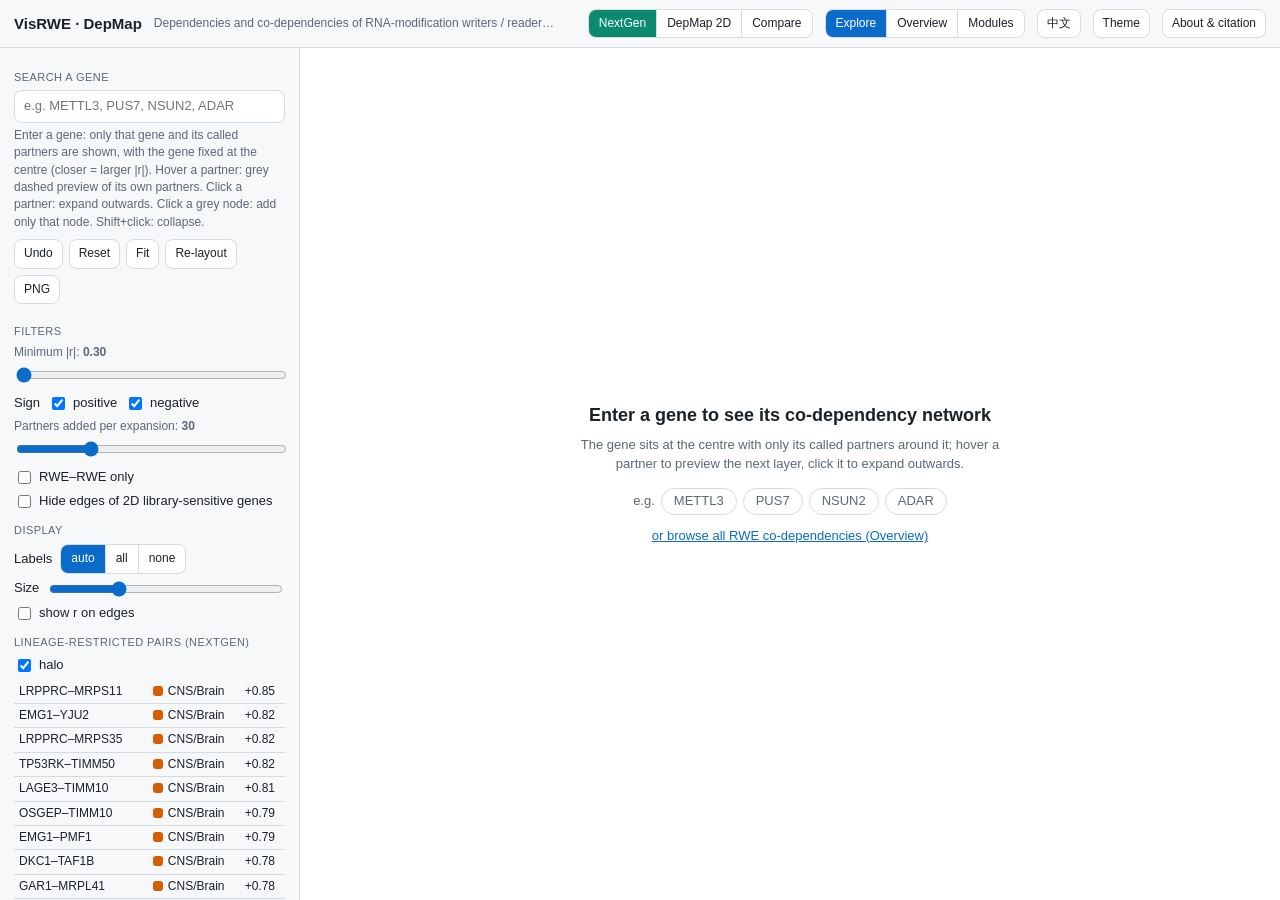
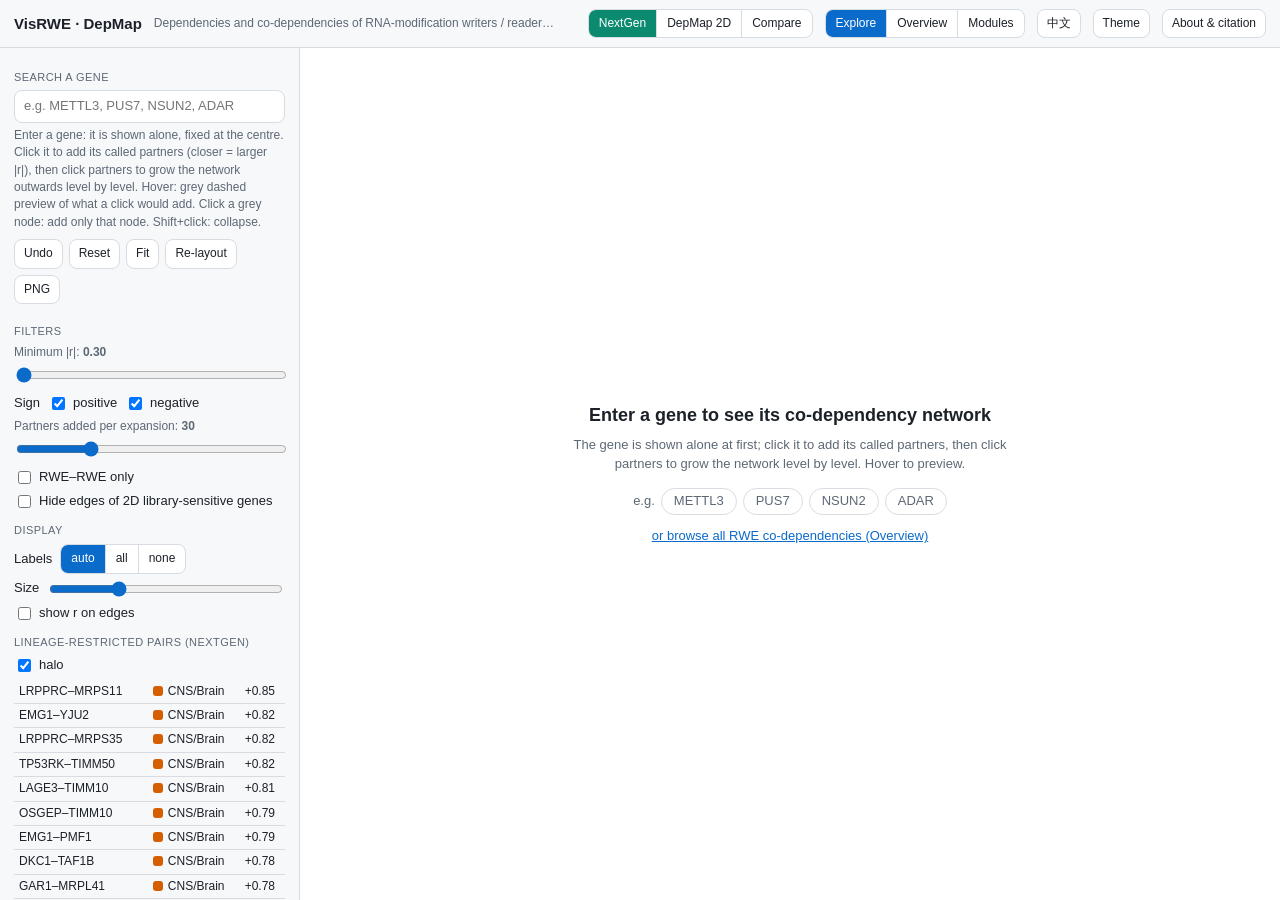
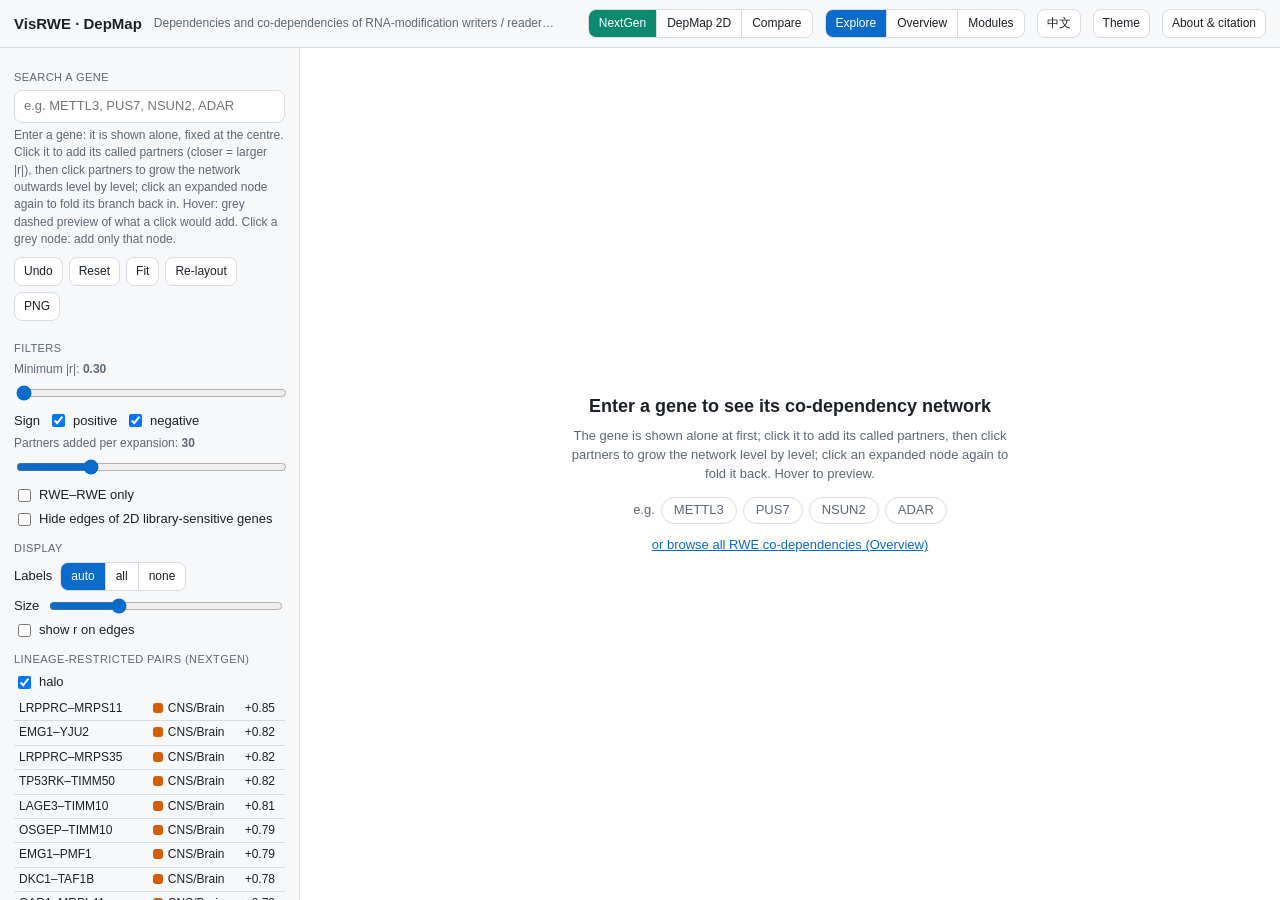
